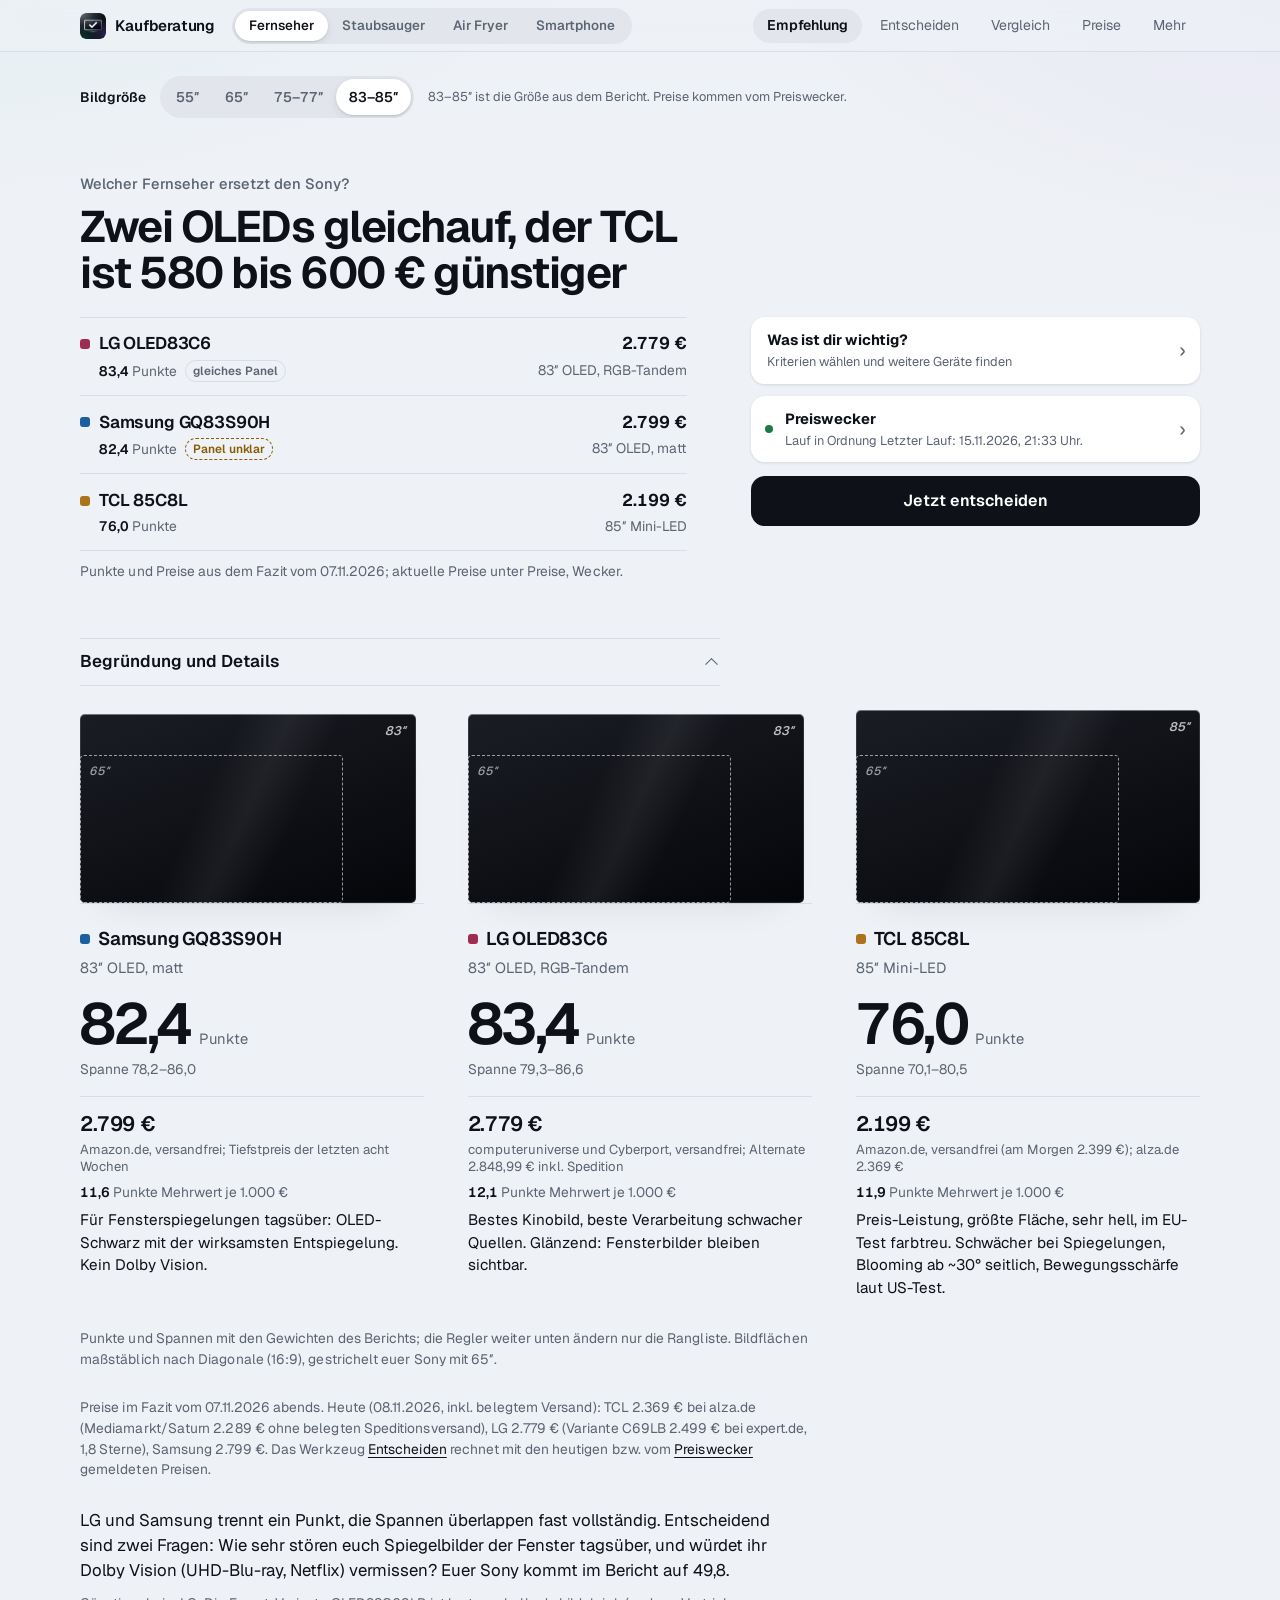
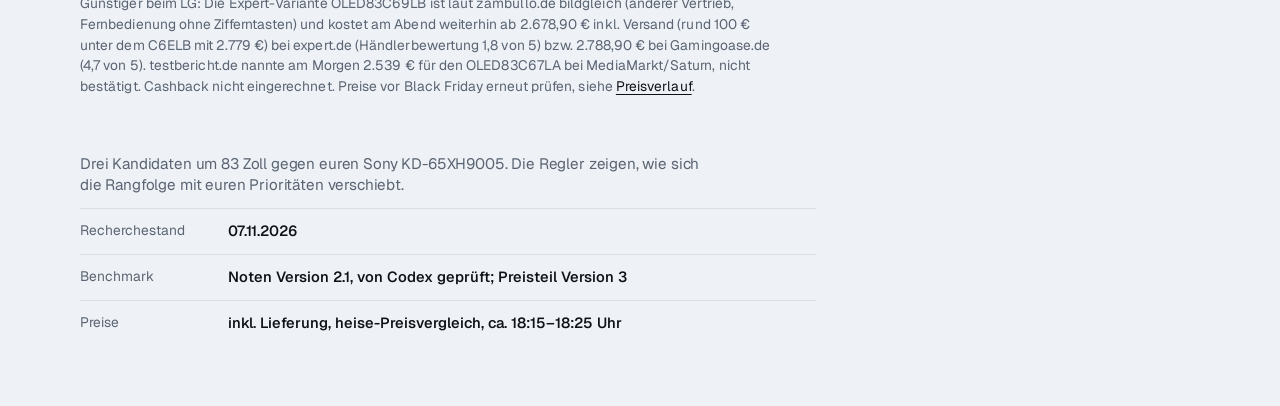
==== index.html @ a2f01413 "App 58be586255ab" ====
<!doctype html>
<html lang="de"><head>
<meta charset="utf-8">
<meta name="viewport" content="width=device-width, initial-scale=1, viewport-fit=cover">
<title>Kaufberatung</title>
<meta name="description" content="Private Kaufberatung: Fernseher und Staubsauger, mit Preiswecker.">
<meta name="theme-color" media="(prefers-color-scheme: light)" content="#eef1f5">
<meta name="theme-color" media="(prefers-color-scheme: dark)" content="#000000">
<meta name="mobile-web-app-capable" content="yes">
<meta name="robots" content="noindex">
<link rel="manifest" href="manifest.webmanifest">
<link rel="icon" href="icons/icon.svg" type="image/svg+xml">
<link rel="apple-touch-icon" href="icons/apple-touch-icon.png">
<!-- Grundrahmen wie bei der Veröffentlichung auf claude.ai, damit die Seite gleich aussieht -->
<style>:root{color-scheme:light;box-sizing:border-box;padding-top:env(safe-area-inset-top,0px);padding-bottom:env(safe-area-inset-bottom,0px)}html{scroll-padding-top:env(safe-area-inset-top,0px)}body{margin:0;padding:0;font:14px -apple-system,BlinkMacSystemFont,sans-serif;background:#fff;color:#000}img{max-width:100%}[hidden]:not([hidden=until-found i]){display:none!important}</style>
<script>window.KB_APP_STAND="58be586255ab"</script>
<script src="app.js?v=58be586255ab"></script>
</head><body>
<meta name="claude:viewport-fit-sides" content="cover">
<link rel="preconnect" href="https://fonts.googleapis.com">
<link rel="preconnect" href="https://fonts.gstatic.com" crossorigin>
<link rel="stylesheet" href="https://fonts.googleapis.com/css2?family=Geist:wght@100..900&display=swap">
<style>
/* Runde 3 „Panel und Raumlicht“: eine linksbündige Spalte (max. 1120px), viel Luft, große Zahlen.
   Hell = Tageslicht im Wohnzimmer, Dunkel = OLED-Schwarz. Glas nur in der Navigationsleiste,
   die Bühne des Spiegelungslabors ist in beiden Themen ein abends verdunkelter Raum. */
:root{
  --bg:#eef1f5;            /* Tageslicht, kühl */
  --surface:#ffffff;       /* Instrumente */
  --surface-2:#f5f7fa;
  --ink:#0e1218;
  --muted:#5a6472;
  --line:#d8dee6;
  --track:#dfe4ea;
  --edge:rgba(255,255,255,0);          /* Lichtkante oben (nur dunkel sichtbar) */
  --shadow:rgba(16,24,40,.12);
  --ctl:#0e1218;           /* Bedienakzent: Tinte, damit keine Modellfarbe besetzt ist */
  --ctl-ink:#ffffff;
  --seg-bg:#e2e6ec;
  --seg-thumb:#ffffff;
  --seg-shadow:0 1px 2px rgba(16,24,40,.12),0 3px 10px rgba(16,24,40,.08);
  --thumb:#ffffff;
  --thumb-shadow:0 0 0 .5px rgba(16,24,40,.14),0 2px 7px rgba(16,24,40,.22);
  --nav-bg:rgba(238,241,245,.74);
  --neutral:#8a93a0;
  /* Modellfarben, validiert (dataviz-Prüfer, alle Paare, hell auf #ffffff) */
  --sony:#7a87c9;          /* Referenz, zurückhaltend */
  --tcl:#ad721c;           /* Bernstein: Helligkeit */
  --lg:#9e2d52;            /* Magenta-Rot: Farbe */
  --sam:#1a609e;           /* Blau-Petrol: matte Schicht, Ruhe */
  --good:#1d7a45; --warn:#8a5a00; --bad:#b3261e;
  /* Bildflächen im Fazit: Fernseher sind in beiden Themen schwarz */
  --tv-1:#1a1d24; --tv-2:#05060a; --tv-rim:rgba(255,255,255,.12); --tv-edge:rgba(255,255,255,.30);
  --tv-label:rgba(255,255,255,.72); --ghost:rgba(255,255,255,.58);
  /* Bühne Spiegelungslabor: fester Abendraum in beiden Themen */
  --stage:#05070b; --stage-2:#0d1219; --stage-ink:#eef0f3; --stage-muted:#a4adb9;
  --stage-line:rgba(255,255,255,.12); --stage-track:rgba(255,255,255,.18);
  --stage-seg:rgba(255,255,255,.08); --stage-thumb:rgba(255,255,255,.20);
  --stage-beam:rgba(206,222,242,.34); --stage-edge-hi:rgba(255,255,255,.30); --stage-edge-lo:rgba(255,255,255,.04);
  --stage-sony:#6965a6; --stage-tcl:#a76c12; --stage-lg:#db6686; --stage-sam:#299fcd;
  --bezel-1:#2c313a; --bezel-2:#090b0f; --halo-dark:#2a3a66; --halo-bright:#bcdcff;
  /* Schrift: Geist, eine Familie in zwei Rollen (Anzeige eng, Text normal) */
  --font:"Geist",-apple-system,BlinkMacSystemFont,"Segoe UI Variable Text","Segoe UI",system-ui,sans-serif;
  /* Radien nach Rolle: Bühne > Instrument > Bedienelement (Kapsel) > Etikett */
  --r-stage:28px; --r-panel:20px; --r-ctl:999px; --r-tag:6px;
  /* Bewegung: Ease-out für Rückmeldung, Feder für Zustandswechsel */
  --ease-out:cubic-bezier(0.23,1,0.32,1);
  --spring:cubic-bezier(0.32,0.72,0,1);
  --t-press:140ms; --t-swap:200ms; --t-spring:440ms;
  --nav-h:52px;
}
/* Feder nach Apple: kritisch gedämpft (Dämpfung 1,0, Antwortzeit 0,30 s, 90 % nach 186 ms), kein Überschwingen, weil getippt statt geworfen */
@supports (transition-timing-function: linear(0, 1)){
  :root{--spring:linear(0, 0.079, 0.235, 0.402, 0.55, 0.67, 0.763, 0.832, 0.883, 0.919, 0.944, 0.962, 0.974, 0.982, 0.988, 0.992, 0.995, 0.996, 0.998, 0.998, 1)}
}
@media (prefers-color-scheme: dark){
  :root:not([data-theme="light"]){
    --bg:#000000; --surface:#0f1115; --surface-2:#171a20; --ink:#f3f1ed; --muted:#9ba4b0;
    --line:#252a32; --track:#2a2f38; --edge:rgba(255,255,255,.08); --shadow:rgba(0,0,0,0);
    --ctl:#f3f1ed; --ctl-ink:#000000; --seg-bg:#1a1d23; --seg-thumb:#3a3f49;
    --seg-shadow:inset 0 1px 0 rgba(255,255,255,.14),0 2px 8px rgba(0,0,0,.5);
    --thumb-shadow:0 2px 7px rgba(0,0,0,.6); --nav-bg:rgba(0,0,0,.68); --neutral:#6b7480;
    --sony:#6965a6; --tcl:#a76c12; --lg:#db6686; --sam:#299fcd;
    --good:#5fcf8a; --warn:#f0b04a; --bad:#ff7b72;
    --tv-1:#15181e; --tv-2:#050608; --tv-rim:rgba(255,255,255,.2);
    color-scheme:dark;
  }
}
:root[data-theme="dark"]{
  --bg:#000000; --surface:#0f1115; --surface-2:#171a20; --ink:#f3f1ed; --muted:#9ba4b0;
  --line:#252a32; --track:#2a2f38; --edge:rgba(255,255,255,.08); --shadow:rgba(0,0,0,0);
  --ctl:#f3f1ed; --ctl-ink:#000000; --seg-bg:#1a1d23; --seg-thumb:#3a3f49;
  --seg-shadow:inset 0 1px 0 rgba(255,255,255,.14),0 2px 8px rgba(0,0,0,.5);
  --thumb-shadow:0 2px 7px rgba(0,0,0,.6); --nav-bg:rgba(0,0,0,.68); --neutral:#6b7480;
  --sony:#6965a6; --tcl:#a76c12; --lg:#db6686; --sam:#299fcd;
  --good:#5fcf8a; --warn:#f0b04a; --bad:#ff7b72;
  --tv-1:#15181e; --tv-2:#050608; --tv-rim:rgba(255,255,255,.2);
  color-scheme:dark;
}
*{box-sizing:border-box}
html{scroll-padding-top:calc(env(safe-area-inset-top, 0px) + var(--nav-h) + 12px)}
@media (prefers-reduced-motion:no-preference){ html{scroll-behavior:smooth} }
body{background:var(--bg);color:var(--ink);font-family:var(--font);font-size:1.0625rem;line-height:1.5;
  -webkit-font-smoothing:antialiased;padding-block:0 72px}
body::before{content:"";position:fixed;inset:0 0 auto;height:env(safe-area-inset-top, 0px);z-index:30;background:var(--bg)}
.wrap,.navin{max-width:1152px;margin:0 auto;
  padding-left:max(16px, env(safe-area-inset-left, 0px));padding-right:max(16px, env(safe-area-inset-right, 0px))}
a{color:var(--ink);text-decoration-thickness:1px;text-underline-offset:3px}
:focus-visible{outline:2px solid var(--ink);outline-offset:3px;border-radius:var(--r-tag)}
h1,h2,h3{margin:0;text-wrap:balance}
h1{font-size:clamp(2.6rem,7.2vw,5.4rem);font-weight:680;letter-spacing:-.045em;line-height:.98}
h2{font-size:clamp(1.85rem,4.2vw,3rem);font-weight:650;letter-spacing:-.034em;line-height:1.04}
h3{font-size:1.12rem;font-weight:620;letter-spacing:-.012em;line-height:1.3}
p{margin:0}
.lead{font-size:clamp(1.12rem,1.6vw,1.3rem);line-height:1.42;color:var(--muted);max-width:40rem;letter-spacing:-.01em}
.small{font-size:.86rem;color:var(--muted);letter-spacing:.005em}
.n{font-variant-numeric:tabular-nums}  /* Geist: Ziffern fest, Komma und Punkt bleiben proportional */
.sw{display:inline-block;width:10px;height:10px;border-radius:3px;background:var(--c);flex:none}
section{padding-block:clamp(72px,10vw,128px) 0;display:grid;gap:28px}
.sh{display:grid;gap:14px;max-width:46rem}

/* Navigationsleiste: das einzige Glas der Seite, weil Inhalt darunter durchläuft */
.localnav{position:sticky;top:env(safe-area-inset-top, 0px);z-index:20;background:var(--nav-bg);
  -webkit-backdrop-filter:saturate(180%) blur(20px);backdrop-filter:saturate(180%) blur(20px);
  box-shadow:inset 0 -1px 0 var(--line)}
.navin{height:var(--nav-h);display:flex;align-items:center;gap:24px}
.brand{font-weight:620;font-size:.95rem;letter-spacing:-.01em;text-decoration:none;white-space:nowrap}
.navlinks{display:flex;gap:22px;margin-left:auto;overflow-x:auto;scrollbar-width:none;min-width:0}
.navlinks::-webkit-scrollbar{display:none}
.navlinks a{font-size:.8rem;color:var(--muted);text-decoration:none;white-space:nowrap;padding-block:8px}
@media (hover:hover) and (pointer:fine){ .navlinks a:hover{color:var(--ink)} }

/* Kopf */
.hero{padding-block:clamp(56px,10vw,128px) 0;display:grid;gap:clamp(28px,4vw,44px)}
.hero > *{min-width:0}
.herofoot{display:grid;grid-template-columns:minmax(0,1.4fr) minmax(0,1fr);gap:24px 48px;align-items:end}
.facts{display:grid;gap:12px;margin:0}
.facts div{display:grid;grid-template-columns:8.5rem minmax(0,1fr);gap:12px;padding-top:12px;box-shadow:inset 0 1px 0 var(--line)}
.facts dt{font-size:.86rem;color:var(--muted)}
.facts dd{margin:0;font-size:.92rem;font-weight:550}

/* Fazit: drei Spalten wie ein Modellvergleich, Zeilen über alle Spalten bündig (subgrid) */
.compare{display:grid;grid-template-columns:repeat(3,minmax(0,1fr));column-gap:clamp(20px,3.4vw,48px)}
.model{display:grid;grid-row:span 8;grid-template-rows:subgrid;row-gap:6px;min-width:0;align-content:start}
.model > *{min-width:0}
.size{position:relative;aspect-ratio:16/9;max-width:100%;margin-bottom:18px;box-shadow:0 1px 0 var(--line)}
.panelv{position:absolute;left:0;bottom:0;width:var(--w);aspect-ratio:16/9;border-radius:5px;
  background:linear-gradient(160deg,var(--tv-1),var(--tv-2));
  box-shadow:inset 0 0 0 1px var(--tv-rim),inset 0 1px 0 var(--tv-edge),0 22px 36px -26px var(--shadow);overflow:hidden}
.panelv::after{content:"";position:absolute;inset:0;background:linear-gradient(115deg,transparent 38%,var(--tv-rim) 50%,transparent 62%);opacity:.5}
.panelv b{position:absolute;right:10px;top:8px;font-size:.78rem;font-weight:550;color:var(--tv-label);font-variant-numeric:tabular-nums}
.ghost{position:absolute;left:0;bottom:0;width:76.47%;aspect-ratio:16/9;border:1.5px dashed var(--ghost);border-radius:4px}
.ghost b{position:absolute;left:8px;top:6px;font-size:.74rem;font-weight:500;color:var(--ghost)}
.model h3{display:flex;align-items:center;gap:8px;font-size:1.15rem}
.model .kind{font-size:.92rem;color:var(--muted)}
.score{display:flex;align-items:baseline;gap:8px;margin-top:10px}
.score .n{font-size:clamp(2.6rem,4.6vw,3.6rem);font-weight:620;letter-spacing:-.045em;line-height:1}
.score .u{font-size:.92rem;color:var(--muted)}
.model .rng{font-size:.86rem;color:var(--muted)}
.price{display:grid;gap:2px;margin-top:10px;padding-top:12px;box-shadow:inset 0 1px 0 var(--line)}
.price .n{font-size:1.3rem;font-weight:600;letter-spacing:-.02em}
.price small{font-size:.82rem;color:var(--muted);line-height:1.35}
.model .why{font-size:.95rem;line-height:1.5}
.cmpnote{max-width:46rem}
.verdict{max-width:44rem;display:grid;gap:10px;font-size:1.05rem}

/* Instrumente */
.panel{background:var(--surface);border-radius:var(--r-panel);padding:clamp(18px,2.4vw,28px);
  box-shadow:inset 0 1px 0 var(--edge),0 0 0 1px var(--line),0 28px 56px -40px var(--shadow)}
button{font:inherit;cursor:pointer;-webkit-tap-highlight-color:transparent}

/* Segmentschalter: Kapsel mit gleitendem Daumen (Feder) */
.seg{position:relative;display:inline-grid;grid-auto-flow:column;grid-auto-columns:minmax(0,1fr);padding:3px;
  border-radius:var(--r-ctl);background:var(--seg-bg);isolation:isolate;max-width:100%}
.seg.wide{display:grid;width:100%}
.seg .thumb{position:absolute;z-index:0;top:3px;bottom:3px;left:3px;width:calc((100% - 6px) / 2);border-radius:var(--r-ctl);
  background:var(--seg-thumb);box-shadow:var(--seg-shadow);
  transition:transform var(--t-spring) var(--spring),opacity var(--t-swap) var(--ease-out)}
.seg[data-i="1"] .thumb{transform:translateX(100%)}
.seg[data-i="-1"] .thumb{opacity:0}
.seg button{position:relative;z-index:1;border:0;background:transparent;color:var(--muted);padding:8px 16px;border-radius:var(--r-ctl);
  font-size:.92rem;font-weight:560;line-height:1.3;transition:transform var(--t-press) var(--ease-out),color var(--t-swap) var(--ease-out)}
.seg button[aria-pressed="true"]{color:var(--ink)}
.seg button:active{transform:scale(.97)}
@media (hover:hover) and (pointer:fine){ .seg button:hover{color:var(--ink)} }

/* Gewichtung */
.tuner{display:grid;grid-template-columns:minmax(0,5fr) minmax(0,7fr);gap:20px;align-items:start}
.hint{margin:10px 0 6px}
.slider{display:grid;grid-template-columns:minmax(0,1fr) auto;gap:0 12px;padding-block:14px 8px;box-shadow:inset 0 1px 0 var(--line)}
.slider:first-child{box-shadow:none}
.slider label{font-weight:600}
.slider label small{font-weight:450;color:var(--muted);margin-left:8px;font-size:.86rem}
.slider output{font-size:1.15rem;font-weight:620;letter-spacing:-.02em;min-width:3ch;text-align:right;font-variant-numeric:tabular-nums}
.slider .small{grid-column:1/-1}

/* Regler: kräftige Spur in Tinte, weißer Knopf, der sich beim Greifen hebt */
input[type=range]{-webkit-appearance:none;appearance:none;background:transparent;width:100%;height:32px;margin:2px 0 0;grid-column:1/-1;cursor:pointer}
input[type=range]::-webkit-slider-runnable-track{height:6px;border-radius:3px;background:linear-gradient(var(--ctl),var(--ctl)) 0/var(--fill,50%) 100% no-repeat,var(--track)}
input[type=range]::-moz-range-track{height:6px;border-radius:3px;background:var(--track)}
input[type=range]::-moz-range-progress{height:6px;border-radius:3px;background:var(--ctl)}
input[type=range]::-webkit-slider-thumb{-webkit-appearance:none;width:26px;height:26px;margin-top:-10px;border:0;border-radius:50%;
  background:var(--thumb);box-shadow:var(--thumb-shadow);transition:transform var(--t-press) var(--ease-out)}
input[type=range]::-moz-range-thumb{width:26px;height:26px;border:0;border-radius:50%;background:var(--thumb);box-shadow:var(--thumb-shadow);
  transition:transform var(--t-press) var(--ease-out)}
input[type=range]:active::-webkit-slider-thumb{transform:scale(1.12)}
input[type=range]:active::-moz-range-thumb{transform:scale(1.12)}
input[type=range]:focus-visible{outline:2px solid var(--ink);outline-offset:3px}

.sum{display:flex;justify-content:space-between;gap:10px;padding-top:14px;margin-top:6px;box-shadow:inset 0 1px 0 var(--line);font-size:.92rem;color:var(--muted)}
.sum b{color:var(--ink);font-weight:620}
.formula{margin-top:14px;font-size:.86rem;color:var(--muted);line-height:1.5}
.formula code{font-family:inherit;color:var(--ink);font-weight:560;white-space:nowrap}

.board{position:sticky;top:calc(env(safe-area-inset-top, 0px) + var(--nav-h) + 16px);display:grid;gap:4px}
.state{font-size:.86rem;color:var(--muted);margin-bottom:4px}
.ranks{display:grid}
.row{display:grid;grid-template-columns:minmax(0,1fr) auto;gap:2px 12px;padding:16px 0 12px;box-shadow:inset 0 1px 0 var(--line)}
.ranks .row:first-child{box-shadow:none}
.row .nm{font-weight:600;display:flex;gap:8px;align-items:center;flex-wrap:wrap}
.row .nm i{font-style:normal;font-weight:450;font-size:.84rem;color:var(--muted)}
.row .big{font-size:clamp(2rem,3.4vw,2.75rem);font-weight:620;letter-spacing:-.045em;line-height:1;text-align:right;font-variant-numeric:tabular-nums}
.scale{grid-column:1/-1;position:relative;height:18px;margin-top:8px}
.scale .base{position:absolute;left:0;right:0;top:8px;height:2px;border-radius:1px;background:var(--track)}
.scale .span{position:absolute;top:5px;height:8px;border-radius:4px;background:var(--c);opacity:.32}
.scale .pt{position:absolute;top:2px;width:14px;height:14px;margin-left:-7px;border-radius:50%;background:var(--c);box-shadow:0 0 0 2px var(--surface)}
.row .rng{grid-column:1/-1;font-size:.8rem;color:var(--muted);text-align:right}
.tie{grid-column:1/-1;font-size:.84rem;color:var(--warn);font-weight:520}
.axis{position:relative;height:18px;font-size:.72rem;color:var(--muted);margin-top:4px}
.axis span{position:absolute;transform:translateX(-50%)}
.axis span:first-child{transform:none}
.axis span:last-child{transform:translateX(-100%)}

/* Kriterien */
.scaleband{display:grid;grid-template-columns:repeat(5,minmax(0,1fr));max-width:600px;font-size:.78rem;color:var(--muted)}
.scaleband span{padding:8px 8px 0 10px;box-shadow:inset 1px 0 0 var(--line);line-height:1.3}
.scaleband span:first-child{box-shadow:none;padding-left:0}
.scaleband b{display:block;color:var(--ink);font-weight:600;font-variant-numeric:tabular-nums;font-size:.86rem}
.legend{display:flex;flex-wrap:wrap;gap:6px 20px;font-size:.86rem;color:var(--muted)}
.legend span{display:inline-flex;align-items:center;gap:7px}
.blockhead{display:flex;align-items:baseline;justify-content:space-between;gap:12px;margin-top:22px;padding-bottom:10px;box-shadow:inset 0 -1px 0 var(--ink)}
.blockhead h3{font-size:1.35rem;font-weight:650;letter-spacing:-.025em}
.blockhead span{font-size:.86rem;color:var(--muted)}
.crit{display:grid;grid-template-columns:minmax(0,16rem) minmax(0,1fr);gap:10px 28px;padding:16px 0;box-shadow:inset 0 -1px 0 var(--line)}
.crit .lbl{display:grid;gap:6px;align-content:start}
.crit .lbl b{font-weight:600;line-height:1.3}
.crit .w{font-size:.84rem;color:var(--muted)}
.tag{display:inline-flex;align-items:center;gap:6px;width:max-content;max-width:100%;font-size:.78rem;font-weight:550;padding:2px 8px;
  border-radius:var(--r-tag);background:var(--surface-2);color:var(--muted);box-shadow:inset 0 0 0 1px var(--line)}
.tag.front{color:var(--ink);background:transparent;box-shadow:inset 0 0 0 1px var(--c)}
.lanes{display:grid;gap:6px}
.lane{display:grid;grid-template-columns:7.5rem minmax(0,1fr) 6.5rem;gap:12px;align-items:center;font-size:.86rem}
.lane .ln{color:var(--muted);white-space:nowrap;overflow:hidden;text-overflow:ellipsis}
.lane .tr{position:relative;height:12px}
.lane .tr::before{content:"";position:absolute;left:0;right:0;top:5px;height:2px;border-radius:1px;background:var(--track)}
.lane .sp{position:absolute;top:3px;height:6px;border-radius:3px;background:var(--c);opacity:.32}
.lane .pp{position:absolute;top:1px;width:10px;height:10px;margin-left:-5px;border-radius:50%;background:var(--c);box-shadow:0 0 0 2px var(--bg)}
.lane .vv{text-align:right;white-space:nowrap;font-variant-numeric:tabular-nums}
.lane .vv b{font-weight:620}
.lane .vv span{color:var(--muted);font-size:.8rem}
.lane .vv .nt{display:block;font-size:.72rem;line-height:1.2;white-space:normal;font-variant-numeric:normal}
.lane.win .ln{color:var(--ink);font-weight:600}
.note{font-size:.84rem;color:var(--muted);max-width:80ch}

/* Spiegelungslabor: das eine laute Element. Abendraum mit Fensterlicht von links, das dem Regler folgt */
.stage{position:relative;overflow:hidden;display:grid;gap:clamp(18px,2.6vw,28px);padding:clamp(18px,3vw,36px);
  border:1px solid transparent;border-radius:var(--r-stage);
  background:linear-gradient(180deg,var(--stage-2),var(--stage)) padding-box,
    linear-gradient(135deg,var(--stage-edge-hi),var(--stage-edge-lo) 35%,var(--stage-edge-lo) 70%,var(--stage-edge-hi)) border-box;
  --ink:var(--stage-ink); --muted:var(--stage-muted); --line:var(--stage-line); --track:var(--stage-track); --ctl:var(--stage-ink);
  --seg-bg:var(--stage-seg); --seg-thumb:var(--stage-thumb); --seg-shadow:inset 0 1px 0 var(--stage-edge-hi);
  --sony:var(--stage-sony); --tcl:var(--stage-tcl); --lg:var(--stage-lg); --sam:var(--stage-sam);
  color:var(--ink);color-scheme:dark}
.stage > *{position:relative;min-width:0}
.stage > .beam{position:absolute;inset:0;pointer-events:none;background:radial-gradient(110% 85% at 0% 0%,var(--stage-beam),transparent 62%)}
.labctl{display:flex;flex-wrap:wrap;gap:14px 32px;align-items:center}
.dlctl{font-weight:600;display:flex;align-items:center;gap:14px;flex-wrap:wrap}
.dlctl input[type=range]{width:min(280px,58vw);margin:0}
.dlctl output{font-weight:620;min-width:4.2ch;font-variant-numeric:tabular-nums}
.screens{display:grid;grid-template-columns:repeat(4,minmax(0,1fr));gap:clamp(14px,2vw,24px)}
.tv{display:grid;gap:12px;margin:0;align-content:start;min-width:0;grid-template-columns:minmax(0,1fr)}
.screen{position:relative}
.halo{position:absolute;left:8%;right:8%;top:20%;bottom:-16%;border-radius:50%;filter:blur(26px);opacity:0;pointer-events:none;
  transition:opacity var(--t-swap) var(--ease-out)}
.halo.dk{background:var(--halo-dark)}
.halo.br{background:var(--halo-bright)}
.stage[data-scene="dark"] .halo.dk{opacity:.55}
.stage[data-scene="bright"] .halo.br{opacity:.32}
.bezel{position:relative;padding:3px;border-radius:8px;aspect-ratio:16/9;max-width:100%;
  background:linear-gradient(180deg,var(--bezel-1),var(--bezel-2));box-shadow:0 0 0 1px var(--stage-line)}
.glass{position:relative;width:100%;height:100%;overflow:hidden;border-radius:5px;background:var(--bezel-2)}
/* Szenenwechsel: nur die obere (helle) Ebene blendet, die dunkle bleibt deckend darunter.
   Zwei gegenläufige Blenden würden in der Mitte beide halb durchsichtig sein und kurz dunkel flackern. */
.scene{position:absolute;inset:0}
.scene.bright{opacity:0;transition:opacity var(--t-swap) var(--ease-out)}
.stage[data-scene="bright"] .scene.bright{opacity:1}
/* Spiegelbild und Schwarzanhebung gleiten nur beim Szenenwechsel mit; beim Ziehen des Reglers folgen sie direkt */
.stage.swap .refl,.stage.swap .lift{transition:opacity var(--t-swap) var(--ease-out)}
/* Szenenbilder: Verläufe hier sind Bildinhalt (Nachthimmel mit Mond, Tageslandschaft), keine Deko */
.scene.dark{background:
  radial-gradient(circle at 76% 28%, #f6f1d8 0 3.5%, rgba(246,241,216,.35) 4.5%, transparent 9%),
  linear-gradient(180deg,#05070d 0%,#0b1220 60%,#141a12 61%,#06080a 100%)}
.scene.bright{background:
  radial-gradient(circle at 70% 22%, #fffbe8 0 8%, transparent 22%),
  linear-gradient(180deg,#8fc6ef 0%,#cfe8f7 56%,#5d8f3c 57%,#3f6d2a 100%)}
.lift{position:absolute;inset:0;background:#8a96a6;mix-blend-mode:screen;pointer-events:none}
.refl{position:absolute;left:12%;top:8%;width:46%;height:74%;pointer-events:none;mix-blend-mode:screen;
  background:
   linear-gradient(90deg, transparent 47%, rgba(30,36,44,.9) 47% 53%, transparent 53%),
   linear-gradient(180deg, transparent 45%, rgba(30,36,44,.9) 45% 51%, transparent 51%),
   linear-gradient(160deg,#eef4fb 0%,#c9d8e6 100%);
  border:4px solid rgba(30,36,44,.9);transform:skewX(-6deg)}
.refl.matte{filter:blur(16px);transform:skewX(-6deg) scale(1.5)}
.tv figcaption{display:grid;gap:3px}
.tv figcaption b{display:flex;gap:7px;align-items:center;font-weight:600}
.tv figcaption span{font-size:.8rem;color:var(--muted)}
.tv dl{margin:4px 0 0;display:grid;grid-template-columns:minmax(0,1fr) auto;gap:2px 10px;font-size:.8rem;max-width:15rem}
.tv dt{color:var(--muted)}
.tv dd{margin:0;font-weight:620;font-variant-numeric:tabular-nums}
.thesis{display:grid;gap:10px;max-width:44rem}
.thesis b{font-size:clamp(1.35rem,2.4vw,1.75rem);font-weight:650;letter-spacing:-.03em;line-height:1.15}
.when{margin:0;display:grid;grid-template-columns:minmax(0,12rem) minmax(0,1fr);gap:0 28px;max-width:52rem}
.when dt,.when dd{padding:14px 0;margin:0;box-shadow:inset 0 1px 0 var(--line)}
.when dt{font-weight:600}

/* Sony-Referenz: drei Textspalten, Zeichen im Statuskreis */
.diff{display:grid;grid-template-columns:repeat(3,minmax(0,1fr));gap:clamp(24px,3.4vw,48px)}
.diff > div{display:grid;gap:12px;align-content:start}
.diff h3{display:flex;align-items:center;gap:10px}
.diff h3 i{font-style:normal;display:grid;place-items:center;width:28px;height:28px;border-radius:50%;
  box-shadow:inset 0 0 0 1.5px var(--k);color:var(--k);font-weight:650;font-size:1rem;line-height:1}
.diff ul{margin:0;padding-left:1.1em;display:grid;gap:8px;font-size:.95rem}

/* Aufpreis */
.pricebar{display:grid;gap:12px}
.pricebar .pp{width:14px;height:14px;margin-left:-7px;top:-1px;box-shadow:0 0 0 2px var(--surface)}
.pricebar .axis{display:block;position:relative;height:16px}
.pricebar .axis span{white-space:nowrap}
.pricebar .axis span:first-child{transform:translateX(-50%)}
.pricebar .axis span:last-child{transform:translateX(-100%)}
.steps{display:grid}
.step{display:grid;grid-template-columns:minmax(0,14rem) 8rem minmax(0,1fr);gap:8px 28px;padding:20px 0;box-shadow:inset 0 1px 0 var(--line);align-items:start}
.step > *{min-width:0}
.step .ft{display:grid;gap:2px}
.step .ft span{font-size:.84rem;color:var(--muted)}
.step .ft b{font-weight:600}
.step .plus{font-size:1.6rem;font-weight:620;letter-spacing:-.035em;line-height:1.05;font-variant-numeric:tabular-nums}
.step .plus small{display:block;font-size:.78rem;color:var(--muted);font-weight:450;letter-spacing:0;margin-top:4px}
.step .ok{margin-top:8px;font-weight:600}
.tablewrap{overflow-x:auto}
table{border-collapse:collapse;width:100%;font-size:.92rem}
th,td{text-align:left;padding:12px 16px 12px 0;box-shadow:inset 0 -1px 0 var(--line);vertical-align:top}
thead th{font-size:.84rem;color:var(--muted);font-weight:550;box-shadow:inset 0 -1px 0 var(--ink)}
td:first-child{font-weight:600;white-space:nowrap;padding-right:24px}
ol.unc{margin:0;padding-left:1.3em;display:grid;gap:8px;max-width:80ch}
.src{margin:0;padding:0;list-style:none;display:grid;gap:12px;max-width:90ch}
.src li{font-size:.92rem;display:grid;grid-template-columns:minmax(0,10rem) minmax(0,1fr);gap:0 20px}
.src li > b{font-weight:600}
footer{padding-top:56px;font-size:.84rem;color:var(--muted)}

/* V3: Preisverlauf, Mehrwert, Kosten */
.model .pl{font-size:.86rem;color:var(--muted)}
.model .pl .n{color:var(--ink);font-weight:600}
.spk-grid{display:grid;grid-template-columns:repeat(2,minmax(0,1fr));gap:16px}
.spk{display:grid;gap:10px;align-content:start}
.spk .hd{display:flex;flex-wrap:wrap;align-items:baseline;justify-content:space-between;gap:4px 14px}
.spk h3{display:flex;align-items:center;gap:8px;font-size:1.02rem}
.spk .now{font-size:1.05rem;font-weight:620;letter-spacing:-.01em;white-space:nowrap}
.spk .now small{font-size:.8rem;font-weight:450;color:var(--muted);margin-left:6px;letter-spacing:0}
.chart{position:relative;height:170px;touch-action:pan-y}
.chart svg{position:absolute;inset:0;width:100%;height:100%;overflow:visible}
.chart .grid{stroke:var(--line);stroke-width:1;shape-rendering:crispEdges}
.chart text{fill:var(--muted);font-family:var(--font);font-size:11px;font-variant-numeric:tabular-nums}
.chart .line{fill:none;stroke:var(--c);stroke-width:2;stroke-linejoin:round}
.chart .low{stroke:var(--muted);stroke-width:1;stroke-dasharray:4 3;shape-rendering:crispEdges}
.chart .dot{fill:var(--c);stroke:var(--surface);stroke-width:2}
.chart .xh{stroke:var(--ink);stroke-width:1;opacity:.35;shape-rendering:crispEdges}
.chart .hp{fill:var(--surface);stroke:var(--c);stroke-width:2}
.tip{position:absolute;top:0;z-index:2;pointer-events:none;transform:translate(-50%,calc(-100% - 6px));padding:5px 9px;border-radius:8px;
  background:var(--ink);color:var(--surface);font-size:.78rem;font-weight:550;white-space:nowrap;font-variant-numeric:tabular-nums}
.spk .meta{display:flex;flex-wrap:wrap;gap:4px 16px;font-size:.8rem;color:var(--muted)}
.spk .meta .lk{display:inline-flex;align-items:center;gap:6px}
.spk .meta .lk::before{content:"";width:16px;border-top:1px dashed var(--muted)}
.spk .bf{font-size:.9rem;line-height:1.45}
.amp{display:inline-flex;align-items:center;gap:6px;font-size:.84rem;font-weight:550;color:var(--ink);white-space:nowrap}
.amp svg{width:15px;height:15px;flex:none}
.amp.g svg{color:var(--good)} .amp.y svg{color:var(--warn)} .amp.r svg{color:var(--bad)}
td.num,th.num{text-align:right;font-variant-numeric:tabular-nums;white-space:nowrap}
.kipp{display:grid;gap:6px;margin-top:14px;padding-top:12px;box-shadow:inset 0 1px 0 var(--line);font-size:.9rem}
.subh{font-size:1.35rem;font-weight:650;letter-spacing:-.025em;margin-top:20px}
.slider output.eur{min-width:6ch}
td .small{display:block;font-weight:450;white-space:normal;margin-top:2px}

@media (max-width:900px){
  .tuner{grid-template-columns:1fr}
  .board{position:static}
  .screens{grid-template-columns:repeat(2,minmax(0,1fr))}
  .herofoot{grid-template-columns:1fr}
}
@media (max-width:760px){
  .compare{grid-template-columns:1fr}
  .model{grid-row:auto;grid-template-rows:none;grid-template-columns:minmax(0,8.5rem) minmax(0,1fr);column-gap:16px;row-gap:4px;
    padding-block:22px;box-shadow:inset 0 1px 0 var(--line)}
  .model > *{grid-column:2}
  .model .size{grid-column:1;grid-row:1/5;align-self:start;margin:4px 0 0}
  /* kleine Bildfläche: Diagonale unten rechts, oben stößt sie an die gestrichelte 65″-Kante */
  .panelv b{top:auto;bottom:5px;right:5px;font-size:.68rem}
  .model .price,.model .pl,.model .why{grid-column:1/-1}
  .spk-grid{grid-template-columns:1fr}
  .score{margin-top:4px}
  .diff{grid-template-columns:1fr}
  .crit{grid-template-columns:1fr}
  .step{grid-template-columns:minmax(0,1fr) auto}
  .step > div:last-child{grid-column:1/-1}
  .when{grid-template-columns:1fr}
  .when dd{box-shadow:none;padding-top:2px}
  .src li{grid-template-columns:1fr}
  .brand{display:none}
  .navlinks{margin-left:0}
}
@media (max-width:440px){
  .facts div{grid-template-columns:1fr;gap:2px}
  .lane{grid-template-columns:6.6rem minmax(0,1fr) 5.4rem;gap:8px;font-size:.8rem}
  .screens{gap:12px}
  .scaleband{font-size:.72rem}
  .pricebar .axis span:nth-child(2){display:none}
}
[hidden]{display:none!important} /* gilt auch ohne Veröffentlichungsrahmen, z. B. für .ranks */
@media (prefers-reduced-transparency:reduce){ .localnav{background:var(--bg);-webkit-backdrop-filter:none;backdrop-filter:none} }
@media (prefers-contrast:more){ .localnav{background:var(--bg);-webkit-backdrop-filter:none;backdrop-filter:none;box-shadow:inset 0 -1px 0 var(--ink)} }
/* Reduzierte Bewegung: Ortswechsel und Größenänderung aus, Blenden (Deckkraft, Farbe) bleiben, weil sie den Zustand erklären */
@media (prefers-reduced-motion:reduce){
  .seg .thumb{transition:opacity var(--t-swap) var(--ease-out)}
  .seg button{transition:color var(--t-swap) var(--ease-out)}
  .seg button:active{transform:none}
  input[type=range]::-webkit-slider-thumb{transition:none}
  input[type=range]::-moz-range-thumb{transition:none}
  input[type=range]:active::-webkit-slider-thumb{transform:none}
  input[type=range]:active::-moz-range-thumb{transform:none}
}

/* ===== Runde 4: Reiter und Technikvergleiche (gleiche Tokens wie Runde 3, keine neuen Farben) ===== */
:root{ --gap-line:var(--muted); }

/* Reiterleiste: Kapsel in der Glasleiste, Daumen misst den gewählten Knopf (variable Breiten) */
.navin{gap:18px}
.segx{position:relative;display:flex;padding:3px;border-radius:var(--r-ctl);background:var(--seg-bg);isolation:isolate;
  max-width:100%;overflow-x:auto;scrollbar-width:none;flex:none}
.segx::-webkit-scrollbar{display:none}
.segx .thumb{position:absolute;z-index:0;top:3px;bottom:3px;left:0;width:0;border-radius:var(--r-ctl);
  background:var(--seg-thumb);box-shadow:var(--seg-shadow);pointer-events:none}
.segx.ready .thumb{transition:transform var(--t-spring) var(--spring),width var(--t-spring) var(--spring)}
.segx button{position:relative;z-index:1;flex:none;border:0;background:transparent;color:var(--muted);padding:7px 15px;border-radius:var(--r-ctl);
  font-size:.86rem;font-weight:560;line-height:1.3;white-space:nowrap;
  transition:transform var(--t-press) var(--ease-out),color var(--t-swap) var(--ease-out)}
.segx button[aria-selected="true"]{color:var(--ink)}
.segx button:active{transform:scale(.97)}
@media (hover:hover) and (pointer:fine){ .segx button:hover{color:var(--ink)} }
.tabs{flex:none}
.tabs button{font-size:.84rem;padding:6px 14px}
.localnav .navlinks[hidden]{display:none}
.view{display:block}
.view:focus{outline:none}

/* Staubsauger-Platzhalter */
.later{display:grid;gap:18px;max-width:44rem}
.later .tag{border:1px dashed var(--gap-line);box-shadow:none;background:transparent}

/* Technik im Vergleich */
.tk-bar{display:flex;flex-wrap:wrap;gap:12px 20px;align-items:center}
.tk-pane{display:grid;gap:22px}
.tk-pane[hidden]{display:none}
.tk-grid{display:grid;grid-template-columns:minmax(0,7fr) minmax(0,5fr);gap:clamp(20px,3vw,40px);align-items:start}
.tk-grid > *{min-width:0}
.tk-fig{margin:0;display:grid;gap:10px}
.tk-fig svg{display:block;width:100%;height:auto;overflow:visible}
.tk-fig figcaption{font-size:.8rem;color:var(--muted)}
.tk-ctl{display:grid;gap:14px;align-content:start}
.tk-ctl .slider{box-shadow:none;padding-top:0}
.tk-say{font-size:clamp(1.2rem,2vw,1.45rem);font-weight:640;letter-spacing:-.025em;line-height:1.2;max-width:34rem}
.q{font-size:.78rem;color:var(--muted);line-height:1.45;max-width:90ch}
.q a{color:var(--muted)}
.gap{display:inline-flex;align-items:center;gap:6px;width:max-content;max-width:100%;font-size:.76rem;font-weight:550;padding:1px 7px;
  border-radius:var(--r-tag);border:1px dashed var(--gap-line);color:var(--muted);white-space:normal}
.unsure{text-decoration:underline dashed var(--muted) 1px;text-underline-offset:3px}
.calc{font-size:.76rem;color:var(--muted);font-weight:450}

/* Werte-Tabelle neben den Grafiken */
.kv{margin:0;display:grid;grid-template-columns:minmax(0,9rem) minmax(0,1fr);gap:0 16px;font-size:.9rem}
.kv dt,.kv dd{margin:0;padding:9px 0;box-shadow:inset 0 1px 0 var(--line)}
.kv dt{color:var(--muted);font-size:.84rem}
.kv dd{font-weight:560;font-variant-numeric:tabular-nums}
.kv dd small{display:block;font-weight:450;color:var(--muted);font-size:.78rem;font-variant-numeric:normal}

/* SVG-Zeichnungen: nur Tokens */
.sv-line{stroke:var(--line);stroke-width:1;fill:none}
.sv-ink{stroke:var(--ink);fill:none}
.sv-muted{fill:var(--muted)}
.sv-text{fill:var(--muted);font-family:var(--font);font-size:12px;font-variant-numeric:tabular-nums}
.sv-text.ink{fill:var(--ink);font-weight:600}
.sv-guide{stroke:var(--muted);stroke-width:1;stroke-dasharray:5 4;fill:none}
.sv-wall{fill:var(--surface-2);stroke:var(--line)}

/* Sichtwinkel-Zeilen */
.ang{display:grid;gap:0}
.ang .r{display:grid;grid-template-columns:minmax(0,1fr) auto;gap:2px 12px;padding:12px 0;box-shadow:inset 0 1px 0 var(--line)}
.ang .r:first-child{box-shadow:none}
.ang .nm{display:flex;align-items:center;gap:8px;font-weight:600}
.ang .deg{font-size:1.6rem;font-weight:620;letter-spacing:-.035em;line-height:1;font-variant-numeric:tabular-nums;text-align:right}
.ang .sub{grid-column:1/-1;font-size:.8rem;color:var(--muted)}

/* Wand */
.mdl{display:flex;flex-wrap:wrap;gap:10px}

/* Anschlüsse */
.dev{display:flex;flex-wrap:wrap;gap:8px}
.chip{border:0;border-radius:var(--r-ctl);padding:6px 13px;font-size:.84rem;font-weight:560;background:var(--seg-bg);color:var(--muted);
  box-shadow:inset 0 0 0 1px var(--line);transition:transform var(--t-press) var(--ease-out),background-color var(--t-swap) var(--ease-out),color var(--t-swap) var(--ease-out)}
.chip[aria-pressed="true"]{background:var(--ctl);color:var(--ctl-ink);box-shadow:none}
.chip:active{transform:scale(.97)}
.ports{display:grid;gap:4px}
.prow{display:grid;grid-template-columns:minmax(0,9rem) minmax(0,1fr);gap:8px 18px;padding:14px 0;box-shadow:inset 0 1px 0 var(--line);align-items:start}
.prow:first-child{box-shadow:none}
.prow > *{min-width:0}
.prow .nm{display:flex;align-items:center;gap:8px;font-weight:600}
.prow .verdict{grid-column:2;font-size:.84rem;max-width:none}
.jacks{display:grid;grid-template-columns:repeat(4,minmax(0,1fr));gap:8px}
.jack{display:grid;gap:3px;align-content:start;padding:8px 9px;border-radius:10px;background:var(--surface-2);box-shadow:inset 0 0 0 1px var(--line);min-height:64px}
.jack .h{display:flex;flex-wrap:wrap;gap:4px 6px;align-items:baseline;font-size:.72rem;color:var(--muted)}
.jack .h b{color:var(--ink);font-weight:620;font-size:.78rem}
.jack .ear{font-weight:600;color:var(--ink)}
.jack .ear.uns{text-decoration:underline dashed var(--muted) 1px;text-underline-offset:2px}
.jack .d{font-size:.8rem;font-weight:600;line-height:1.25}
.jack .d.warn{color:var(--bad)}
.jack.free .d{color:var(--muted);font-weight:450}
.st{display:inline-flex;align-items:center;gap:6px;font-weight:550}
.st svg{width:14px;height:14px;flex:none}
.st.g svg{color:var(--good)} .st.r svg{color:var(--bad)}

/* Panel */
.layers{display:grid;grid-template-columns:repeat(2,minmax(0,1fr));gap:clamp(16px,3vw,32px)}
.layers > *{min-width:0}
.lay{display:grid;gap:3px}
.lay .l{display:flex;justify-content:space-between;gap:10px;align-items:center;padding:8px 12px;border-radius:6px;font-size:.82rem;
  background:var(--surface-2);box-shadow:inset 0 0 0 1px var(--line)}
.lay .l.em{background:var(--ink);color:var(--surface);box-shadow:none;font-weight:600}
.lay .l i{font-style:normal;font-size:.72rem;color:inherit;opacity:.75}
.lay h3{margin-bottom:6px}
.zones{display:grid;grid-template-columns:repeat(3,minmax(0,1fr));gap:clamp(12px,2vw,22px)}
.zones > *{min-width:0}
.zcv{display:block;width:100%;aspect-ratio:16/9;border-radius:6px;background:var(--tv-2);box-shadow:0 0 0 1px var(--line);touch-action:pan-y;cursor:ew-resize}
.zones figure{margin:0;display:grid;gap:8px}
.zones figcaption{display:grid;gap:2px;font-size:.8rem;color:var(--muted)}
.zones figcaption b{color:var(--ink);font-weight:600;font-size:.9rem;display:flex;gap:7px;align-items:center}

/* Strom */
.bars{display:grid;gap:8px}
.bars .lane{grid-template-columns:7.5rem minmax(0,1fr) 8.5rem}
.bars .bar{position:absolute;left:0;top:2px;height:8px;border-radius:0 4px 4px 0;background:var(--c)}
.bars .lane.gapl .tr::before{background:none;border-top:1px dashed var(--gap-line);height:0}
.sum6{font-size:.92rem}

/* Bedienung */
.ui-grid{display:grid;grid-template-columns:repeat(2,minmax(0,1fr));gap:clamp(18px,3vw,32px)}
.ui-grid > *{min-width:0}
.uib{margin:0;display:grid;gap:10px;align-content:start}
.uib svg{display:block;width:100%;height:auto}
.uib figcaption{display:grid;gap:6px}
.uib figcaption b{display:flex;align-items:center;gap:8px;font-weight:600}
.uib ul{margin:0;padding-left:1.1em;display:grid;gap:4px;font-size:.86rem}
.sk-bg{fill:var(--tv-2)}
.sk-z{fill:var(--stage-line);stroke:var(--stage-edge-hi);stroke-width:1}
.sk-zd{fill:none;stroke:var(--ghost);stroke-width:1;stroke-dasharray:4 3}
.sk-hi{fill:var(--stage-thumb);stroke:var(--ghost);stroke-width:1}
.sk-t{fill:var(--tv-label);font-family:var(--font);font-size:11px}
.sk-ts{fill:var(--ghost);font-family:var(--font);font-size:9.5px}

@media (max-width:900px){
  .tk-grid{grid-template-columns:1fr}
}
@media (max-width:760px){
  .brand{display:none}
  .layers{grid-template-columns:1fr}
  .zones{grid-template-columns:1fr 1fr}
  .zones figure:first-child{grid-column:1/-1}
  .ui-grid{grid-template-columns:1fr}
  .prow{grid-template-columns:1fr}
  .prow .verdict{grid-column:1}
}
@media (max-width:440px){
  .navin{gap:12px}
  .tabs button{padding:6px 11px}
  .jacks{gap:5px}
  .jack{padding:7px 6px}
  .bars .lane{grid-template-columns:5.6rem minmax(0,1fr) 7rem;gap:8px}
  .kv{grid-template-columns:minmax(0,7.2rem) minmax(0,1fr)}
}
@media (prefers-reduced-motion:reduce){
  .segx.ready .thumb{transition:none}
  .segx button{transition:color var(--t-swap) var(--ease-out)}
  .segx button:active,.chip:active{transform:none}
}

/* Runde 4, Ergänzungen beim Bau (08.11.2026) */
.segx button[aria-pressed="true"]{color:var(--ink)}
section[id],.tk-pane{scroll-margin-top:calc(var(--nav-h) + 16px)}
.tk-pane .tk-sub{display:flex;flex-wrap:wrap;gap:10px 16px;align-items:center}
.sv-band{fill:var(--track);opacity:.55}
.sv-tv{fill:var(--tv-2);stroke:var(--tv-rim);stroke-width:1}
.sv-foot{fill:var(--tv-1)}
.sv-vesa{fill:var(--ghost)}
.sv-floor{stroke:var(--muted);stroke-width:1.5}
.sv-me{fill:var(--ink)}
.sv-out{fill:none;stroke-width:1.5}
.sv-dash{fill:none;stroke-width:1.5;stroke-dasharray:6 5}
.sk-cap{font-size:.76rem;color:var(--muted)}
.uib .lk{font-size:.8rem;color:var(--muted)}
.uib .lk a{color:var(--muted)}
.zctl{max-width:30rem}
.later .lead{max-width:36rem}
.later h1{font-size:clamp(2.4rem,6vw,4.4rem)}
.later-box{padding-block:clamp(56px,9vw,112px) 0}
.lay .l.gapl{background:transparent;box-shadow:inset 0 0 0 1px transparent;border:1px dashed var(--gap-line);padding:7px 11px}
#sitz-svg{max-height:min(600px,78vh)}
.uib,.uib figcaption{grid-template-columns:minmax(0,1fr)} .uib .gap,.kv .gap,.sum6 .gap{width:auto}
#technik > *,.tk-pane > *,.tk-sub > *{min-width:0}


/* ===== Runde 7: Kopfzeile (09.11.2026) – Abschnittslinks zeigen den aktiven Abschnitt; mobil zwei Zeilen ===== */
@property --fl{syntax:"<length>";inherits:false;initial-value:0px}
@property --fr{syntax:"<length>";inherits:false;initial-value:0px}
.navlinks{position:relative;overscroll-behavior-x:contain;
  -webkit-mask-image:linear-gradient(90deg,transparent 0,var(--ink) var(--fl),var(--ink) calc(100% - var(--fr)),transparent 100%);
  mask-image:linear-gradient(90deg,transparent 0,var(--ink) var(--fl),var(--ink) calc(100% - var(--fr)),transparent 100%);
  transition:--fl 200ms var(--ease-out),--fr 200ms var(--ease-out)}
.navlinks a{transition:color var(--t-swap) var(--ease-out),background-color var(--t-swap) var(--ease-out)}
.navlinks a[aria-current="true"]{color:var(--ink)}
.navlinks a:focus-visible{outline:2px solid var(--ink);outline-offset:-2px;border-radius:999px}
@media (max-width:760px){
  :root:root{--nav-r1:52px;--nav-r2:44px;--nav-h:calc(var(--nav-r1) + var(--nav-r2))}
  .localnav{transition:transform 260ms var(--spring);will-change:transform}
  .localnav.kompakt{transform:translateY(calc(var(--nav-r1) * -1))}
  .navin{display:grid;grid-template-columns:auto minmax(0,1fr);grid-template-rows:var(--nav-r1) var(--nav-r2);height:auto;gap:0 12px;align-items:center}
  .brand{display:block;font-size:.95rem}
  .tabs{width:100%;max-width:none;display:flex}
  .tabs button{flex:1;min-height:38px;font-size:.88rem;padding:6px 8px}
  .navlinks{grid-column:1/-1;height:var(--nav-r2);align-items:center;gap:4px;margin:0 calc(-1 * max(16px, env(safe-area-inset-right, 0px))) 0 calc(-1 * max(16px, env(safe-area-inset-left, 0px)));
    padding-inline:max(16px, env(safe-area-inset-left, 0px)) max(16px, env(safe-area-inset-right, 0px));
    scroll-padding-inline:48px;box-shadow:inset 0 1px 0 var(--line)}
  .localnav .navlinks a{position:relative;display:flex;align-items:center;height:34px;min-height:0;padding:0 13px;border-radius:999px;font-size:.88rem}
  .localnav .navlinks a::after{content:"";position:absolute;inset:-5px -2px}
  .localnav .navlinks a[aria-current="true"]{background:var(--seg-bg);font-weight:600}
  .localnav .navlinks a:active{transform:scale(.97)}
}
@media (max-width:440px){ .navin{gap:0 10px} }
@media (prefers-reduced-motion:reduce){
  .localnav{transition:none}
  .navlinks{transition:none}
  .localnav .navlinks a:active{transform:none}
}

/* Runde 5: Staubsauger-Reiter. Nur vorhandene Tokens; Rollenfarben = TV-Modelltokens, AEG = Referenztoken (--sony) */
#view-sauger section[id]{scroll-margin-top:calc(var(--nav-h) + 16px)}
#view-sauger section > *,.sg-pane > *{min-width:0}
.sg-hero{gap:clamp(20px,3vw,32px)}
.sg-hgrid{display:grid;grid-template-columns:minmax(0,1fr) minmax(0,1.1fr);gap:24px clamp(24px,4vw,56px);align-items:start}
.sg-hmain{display:grid;gap:6px}
.sg-hname{font-size:clamp(1.4rem,2.6vw,1.9rem);letter-spacing:-.025em;line-height:1.15}
.sg-mini{font-size:.8rem;font-weight:600;letter-spacing:.02em;color:var(--muted);margin:0 0 8px}
.sg-pain{display:grid;gap:12px}
.sg-pr{display:grid;grid-template-columns:minmax(0,1fr) auto;gap:4px 12px}
.sg-pr .nm{font-weight:600}
.sg-pr .vs{font-variant-numeric:tabular-nums;white-space:nowrap;text-align:right}
.sg-pr .vs b{font-size:1.1rem;font-weight:620}
.sg-pr .vs span{color:var(--muted);font-size:.84rem}
.sg-pr .bar{grid-column:1/-1;position:relative;height:10px}
.sg-pr .bar::before{content:"";position:absolute;left:0;right:0;top:4px;height:2px;border-radius:1px;background:var(--track)}
.sg-pr .bar i{position:absolute;top:0;width:10px;height:10px;margin-left:-5px;border-radius:50%}
.sg-pr .bar .a{background:var(--sony)}
.sg-pr .bar .b{background:var(--stage-sam);box-shadow:0 0 0 2px var(--stage)}
.sg-pr .say{grid-column:1/-1;font-size:.84rem;color:var(--muted);line-height:1.4}
.sg-why{display:grid;grid-template-columns:repeat(3,minmax(0,1fr));gap:20px clamp(20px,3vw,40px);padding-top:18px;box-shadow:inset 0 1px 0 var(--line)}
.sg-why ul{margin:0;padding-left:1.1em;display:grid;gap:6px}
.sg-why p,.sg-why li{font-size:.92rem;line-height:1.5}
.sg-weg{display:grid;grid-template-columns:minmax(0,7fr) minmax(0,5fr);gap:20px;align-items:start}
.sg-qs{display:grid;gap:18px}
.sg-q{display:grid;gap:10px;padding-top:16px;box-shadow:inset 0 1px 0 var(--line)}
.sg-q:first-child{padding-top:0;box-shadow:none}
.sg-q h3{font-size:1rem;font-weight:600}
.sg-chips{display:flex;flex-wrap:wrap;gap:8px}
.sg-chips .chip{min-height:36px}
.sg-res{position:sticky;top:calc(env(safe-area-inset-top, 0px) + var(--nav-h) + 16px);display:grid;gap:14px}
.sg-pick{display:grid;gap:8px}
.sg-pick h3{display:flex;align-items:center;gap:8px;font-size:1.3rem;letter-spacing:-.02em}
.sg-pick .score .n{font-size:clamp(2.2rem,4vw,3rem)}
.sg-also{display:grid;gap:6px;font-size:.9rem}
.sg-also div{display:flex;justify-content:space-between;gap:12px;padding-top:8px;box-shadow:inset 0 1px 0 var(--line)}
.sg-why-pick{font-size:.86rem;color:var(--muted);line-height:1.45}
.sg-bar{display:flex;flex-wrap:wrap;gap:10px 20px;align-items:center}
.sg-rowx{grid-column:1/-1;display:flex;flex-wrap:wrap;gap:6px 14px;align-items:center;font-size:.84rem;color:var(--muted);margin-top:6px}
.sg-rowx .pr{color:var(--ink);font-weight:600;font-variant-numeric:tabular-nums}
.sg-rowx .det{flex-basis:100%;line-height:1.4}
.tag.ok{color:var(--good);box-shadow:inset 0 0 0 1px var(--good);background:transparent}
.tag.part{color:var(--warn);box-shadow:inset 0 0 0 1px var(--warn);background:transparent}
.tag.no{color:var(--muted);border:1px dashed var(--gap-line);box-shadow:none;background:transparent}
.sg-lanes .lane{grid-template-columns:minmax(0,11rem) minmax(0,1fr) 7.5rem}
.sg-lanes .lane .ln{white-space:normal;line-height:1.25}
.lane .nz{position:absolute;top:0;height:12px;background:var(--track);opacity:.7;border-radius:2px}
.lane .zr{position:absolute;top:-3px;width:1px;height:18px;background:var(--muted)}
.lane .gp{position:absolute;left:0;right:0;top:3px;height:6px;border:1px dashed var(--gap-line);border-radius:3px}
.lane .br{position:absolute;left:0;top:2px;height:8px;border-radius:4px;background:var(--c)}
.lane .br.est{background:repeating-linear-gradient(135deg,var(--c) 0 4px,transparent 4px 7px);box-shadow:inset 0 0 0 1px var(--c)}
.lane .need{position:absolute;top:-4px;width:2px;height:20px;margin-left:-1px;background:var(--ink)}
.sg-lzout{display:grid;gap:14px}
.sg-akku{display:flex;align-items:center;gap:12px;padding-top:12px;box-shadow:inset 0 1px 0 var(--line)}
.sg-res-big{font-size:1.15rem;font-weight:620}
.sg-vals{display:grid;gap:4px}
.sg-mx{display:grid;grid-template-columns:minmax(0,10rem) repeat(var(--n),minmax(2.4rem,1fr));gap:0;font-size:.82rem}
.sg-mx > *{padding:8px 6px;box-shadow:inset 0 -1px 0 var(--line);min-width:0}
.sg-mx .hd{font-weight:600;font-size:.76rem;color:var(--muted);text-align:center;line-height:1.2}
.sg-mx .c{display:flex;justify-content:center;align-items:center}
.sg-mx .c i{width:12px;height:12px;border-radius:50%}
.sg-mx .c .m{background:var(--ink)}
.sg-mx .c .u{box-shadow:inset 0 0 0 1.5px var(--ink)}
.sg-mx .c .x{border:1px dashed var(--gap-line)}
/* Zubehörpunkte: gleiche Zeichen wie Matrix (m = motorisiert, u = unmotorisiert, x = unbelegt) */
.sg-z{display:inline-flex;align-items:flex-start;gap:5px;margin:0 10px 4px 0;max-width:100%;overflow-wrap:anywhere}
.sg-z i{flex:none;width:10px;height:10px;border-radius:50%;margin-top:.32em}
.sg-z .m{background:var(--ink)}
.sg-z .u{box-shadow:inset 0 0 0 1.5px var(--ink)}
.sg-z .x{border:1px dashed var(--gap-line)}
.kv dd .sg-z{font-weight:440}
.sg-zleg{margin-bottom:12px}
.sg-samsung{display:grid;gap:8px;max-width:52rem}
.sg-tab td:nth-child(5){min-width:16rem}
.sg-tab tr.sel td{background:var(--surface-2)}
@media (max-width:900px){
  .sg-hgrid,.sg-weg{grid-template-columns:1fr}
  .sg-res{position:static}
  .sg-why{grid-template-columns:1fr}
}
@media (max-width:440px){
  .sg-lanes .lane{grid-template-columns:minmax(0,1fr) 6.2rem;gap:4px 8px}
  .sg-lanes .lane .tr{grid-column:1/-1;grid-row:2}
  .sg-mx{grid-template-columns:minmax(0,6.4rem) repeat(var(--n),minmax(1.9rem,1fr));font-size:.74rem}
  .sg-mx .hd{writing-mode:vertical-rl;transform:rotate(180deg);justify-self:center;max-height:7.5rem}
}
/* Codex R5-03/R5-04: Bezug je Gewichtswert sichtbar, Zubehör-Status für Screenreader */
.sg-lanes .lane .sg-lt{grid-column:1/-1;font-size:.76rem;color:var(--muted);line-height:1.35;margin-top:-2px}
.sg-vh{position:absolute;width:1px;height:1px;margin:-1px;padding:0;overflow:hidden;clip:rect(0 0 0 0);white-space:nowrap;border:0}

/* ===== Runde 6: Entscheidungswerkzeug #entscheiden (nur vorhandene Tokens, keine neuen Farben) ===== */
#entscheiden{--es-sm:0px}
#entscheiden section,#entscheiden .es-layout > *{min-width:0}
.es-sr{position:absolute;width:1px;height:1px;overflow:hidden;clip-path:inset(50%);white-space:nowrap}

/* Aufbau: Schritte links, haftender Ergebnisstand rechts */
.es-layout{display:grid;grid-template-columns:minmax(0,1fr) 21.5rem;gap:clamp(28px,4vw,56px);align-items:start}
.es-steps{list-style:none;margin:0;padding:0;display:grid;gap:clamp(44px,6vw,72px)}
.es-step{display:grid;gap:18px;padding-top:26px;box-shadow:inset 0 1px 0 var(--line);scroll-margin-top:var(--es-sm);min-width:0}
.es-step:first-child{box-shadow:none;padding-top:0}
.es-step > *{min-width:0}
.es-sh{display:flex;align-items:center;gap:14px;flex-wrap:wrap}
.es-sh h3{font-size:clamp(1.3rem,2.4vw,1.65rem);font-weight:650;letter-spacing:-.028em;line-height:1.15}
.es-sh h3:focus{outline:none}
.es-no{display:grid;place-items:center;flex:none;width:30px;height:30px;border-radius:50%;box-shadow:inset 0 0 0 1.5px var(--ink);
  font-size:.9rem;font-weight:620;font-variant-numeric:tabular-nums;
  transition:background-color var(--t-swap) var(--ease-out),color var(--t-swap) var(--ease-out),box-shadow var(--t-swap) var(--ease-out)}
.es-step.is-done .es-no{background:var(--ctl);color:var(--ctl-ink);box-shadow:inset 0 0 0 1.5px var(--ctl)}
.es-done{font-size:.84rem;color:var(--muted)}
.es-intro{max-width:44rem;font-size:.95rem}
.es-body{display:grid;gap:18px}
.es-body > *{min-width:0}
.es-next{display:flex}

/* Knöpfe */
.es-btn{border:0;border-radius:var(--r-ctl);padding:10px 20px;font-size:.92rem;font-weight:600;line-height:1.3;
  background:var(--ctl);color:var(--ctl-ink);transition:transform var(--t-press) var(--ease-out),opacity var(--t-swap) var(--ease-out),background-color var(--t-swap) var(--ease-out)}
.es-btn.sec{background:var(--seg-bg);color:var(--ink)}
.es-btn:active{transform:scale(.97)}
.es-btn:disabled{opacity:.5;cursor:default}
.es-btn:disabled:active{transform:none}
.es-link{border:0;background:transparent;padding:0;color:var(--ink);font-size:inherit;font-weight:560;text-decoration:underline;text-decoration-thickness:1px;text-underline-offset:3px}

/* Dreifachschalter (die Seite hat .seg nur für zwei Knöpfe) */
.es-seg3{position:relative;display:grid;grid-template-columns:repeat(var(--n),minmax(0,1fr));padding:3px;border-radius:var(--r-ctl);
  background:var(--seg-bg);isolation:isolate;max-width:100%}
.es-seg3 .thumb{position:absolute;z-index:0;top:3px;bottom:3px;left:3px;width:calc((100% - 6px) / var(--n));border-radius:var(--r-ctl);
  background:var(--seg-thumb);box-shadow:var(--seg-shadow);transform:translateX(calc(var(--i) * 100%));
  transition:transform var(--t-spring) var(--spring)}
.es-seg3 button{position:relative;z-index:1;border:0;background:transparent;color:var(--muted);padding:7px 10px;border-radius:var(--r-ctl);
  font-size:.88rem;font-weight:560;line-height:1.3;transition:transform var(--t-press) var(--ease-out),color var(--t-swap) var(--ease-out)}
.es-seg3 button[aria-pressed="true"]{color:var(--ink)}
.es-seg3 button:active{transform:scale(.97)}
@media (hover:hover) and (pointer:fine){ .es-seg3 button:hover{color:var(--ink)} }

/* Schritt 1: vier Szenen */
.es-scenes{display:grid;grid-template-columns:repeat(2,minmax(0,1fr));gap:16px}
.es-scene{display:grid;gap:12px;align-content:start;min-width:0}
.es-scene > *{min-width:0}
.es-st{margin:0;font-size:1.05rem;font-weight:630;letter-spacing:-.015em}
.es-svg{display:block;width:100%;max-width:22rem;height:auto;overflow:visible}
.es-tvf{fill:var(--tv-2);stroke:var(--c);stroke-width:1.5}
.es-lab{fill:var(--c);font-family:var(--font);font-size:11px;font-weight:620}
.es-sub{fill:var(--muted);font-family:var(--font);font-size:9.5px}
.es-svg text{font-variant-numeric:tabular-nums}
.es-pic{fill:var(--tv-1)}
.es-night{fill:var(--stage)}
.es-sky{fill:var(--halo-bright);opacity:.35}
.es-win{fill:var(--stage-ink)}
.es-wbar{stroke:var(--tv-2);stroke-width:2}
.es-over{fill:var(--halo-bright);opacity:.3}
.es-moon{fill:var(--stage-ink)}
.es-halo{opacity:.12;transition:opacity var(--t-swap) var(--ease-out)}
.es-film[data-w="30"] .es-halo{opacity:.4}
.es-port{fill:var(--c)}
.es-big{fill:var(--tv-label);font-family:var(--font);font-size:15px;font-weight:650}
.es-grass1{fill:var(--good);opacity:.42}
.es-grass2{fill:var(--good);opacity:.26}
.es-ballc{fill:var(--stage-ink)}
.es-ball{animation:es-run 2.4s linear infinite;animation-play-state:paused}
.es-svg.is-run .es-ball{animation-play-state:running}
@keyframes es-run{from{transform:translateX(0)}to{transform:translateX(var(--run))}}
.es-text{font-size:.9rem;line-height:1.5}
.es-rows{margin:0;padding:0;list-style:none;display:grid;gap:8px;font-size:.84rem;line-height:1.4}
.es-rows li{display:grid;grid-template-columns:auto minmax(0,1fr);gap:0 8px;align-items:baseline}
.es-rows b{font-weight:620}
.es-rows .q{grid-column:2}
.es-scene .slider{padding-top:12px}
.es-scene .slider .small{margin-top:2px}

/* Schritt 2: die Waage (.stage) */
.es-stage{padding:clamp(14px,2.4vw,28px);gap:clamp(14px,2vw,22px)}
.es-wsvg{display:block;width:100%;height:auto;max-height:26rem;overflow:visible}
.es-beam{fill:var(--ink)}
.es-post{fill:var(--stage-track)}
.es-pivot{fill:var(--ink)}
.es-end{fill:var(--c)}
.es-cord{stroke:var(--muted);stroke-width:1.5;fill:none}
.es-pan{fill:var(--ink);opacity:.8}
.es-pname{fill:var(--c);font-family:var(--font);font-size:15px;font-weight:620}
.es-blk{fill:var(--c)}
.es-bl{fill:var(--stage);font-family:var(--font);font-size:12px;font-weight:620}
.es-delta{font-size:1.05rem;font-weight:620;letter-spacing:-.01em;text-align:center}
.es-delta small{display:block;font-size:.84rem;font-weight:450;color:var(--muted);letter-spacing:0;margin-top:2px}
.es-wrows{display:grid}
.es-wrow{display:grid;grid-template-columns:minmax(0,1fr) minmax(0,16rem);gap:6px 18px;align-items:center;padding-block:11px;box-shadow:inset 0 1px 0 var(--line)}
.es-wrow:first-child{box-shadow:none}
.es-wname{display:grid;gap:2px;min-width:0}
.es-wname b{font-weight:600;line-height:1.3}
.es-fav{display:inline-flex;align-items:center;gap:7px;font-size:.84rem;color:var(--muted);font-variant-numeric:tabular-nums}

/* Schritt 3: Aufpreis */
.es-aufctl{display:flex;flex-wrap:wrap;gap:12px 20px;align-items:center}
.es-aufgrid{display:grid;grid-template-columns:minmax(0,1fr) minmax(0,1fr);gap:16px;align-items:start}
.es-aufgrid > *{min-width:0}
.es-prices .slider:first-child{padding-top:0}
.es-heute{grid-column:1/-1;display:flex;flex-wrap:wrap;align-items:center;gap:4px 10px;margin-top:2px}
.es-heute .es-btn{padding:4px 12px;font-size:.8rem}
.es-kv{margin:0}
.es-kv dd{font-weight:580}
.es-bars{position:relative;height:14px;margin-top:14px;border-radius:7px;background:var(--track);overflow:hidden}
.es-bars i{position:absolute;inset:0;border-radius:7px;transform-origin:left;background:var(--c)}
.es-bars i.hatch{background:repeating-linear-gradient(135deg,var(--c) 0 3px,transparent 3px 7px);
  clip-path:inset(0 calc(100% - var(--a,0%)) 0 0);opacity:.55;
  transition:clip-path var(--t-swap) var(--ease-out)}
.es-bars i.solid{transform:scaleX(var(--b,0));transition:transform var(--t-swap) var(--ease-out)}
.es-barleg{display:flex;flex-wrap:wrap;gap:4px 16px;font-size:.8rem;color:var(--muted);margin-top:8px}
.es-barleg span{display:inline-flex;align-items:center;gap:6px}
.es-barleg .k1{width:14px;height:8px;border-radius:2px;background:var(--c)}
.es-barleg .k2{width:14px;height:8px;border-radius:2px;background:repeating-linear-gradient(135deg,var(--c) 0 2px,transparent 2px 4px)}
.es-gv{display:grid;grid-template-columns:repeat(2,minmax(0,1fr));gap:16px}
.es-gv h4{margin:0 0 6px;font-size:1rem;font-weight:620}
.es-gv ul{margin:0;padding:0;list-style:none;display:grid;gap:4px;font-size:.9rem}
.es-gv li{display:flex;justify-content:space-between;gap:12px;padding-top:6px;box-shadow:inset 0 1px 0 var(--line)}
.es-gv li span{font-variant-numeric:tabular-nums;font-weight:600;white-space:nowrap}
.es-gv .none{color:var(--muted);box-shadow:none;padding-top:0}
.es-frage{display:grid;gap:10px;justify-items:start}
.es-frage h4{margin:0;font-size:1.05rem;font-weight:630}
.es-abw{max-width:46rem}

/* Schritt 4: Reue-Test */
.es-opts{display:grid;gap:10px}
.es-opt{display:grid;grid-template-columns:auto minmax(0,1fr);gap:4px 16px;align-items:start;text-align:left;width:100%;
  border:0;border-radius:var(--r-panel);padding:18px 20px;background:var(--surface);color:var(--ink);
  box-shadow:inset 0 0 0 1px var(--line);transition:transform var(--t-press) var(--ease-out),box-shadow var(--t-swap) var(--ease-out)}
.es-opt:active{transform:scale(.99)}
.es-opt[aria-pressed="true"]{box-shadow:inset 0 0 0 2px var(--ink)}
@media (hover:hover) and (pointer:fine){ .es-opt:hover{box-shadow:inset 0 0 0 1.5px var(--neutral)} .es-opt[aria-pressed="true"]:hover{box-shadow:inset 0 0 0 2px var(--ink)} }
.es-ltr{display:grid;place-items:center;width:30px;height:30px;border-radius:50%;background:var(--surface-2);font-weight:650;font-size:.92rem;box-shadow:inset 0 0 0 1px var(--line)}
.es-sat{font-size:1.02rem;line-height:1.45;font-weight:520}
.es-rv{grid-column:2;display:none;gap:6px;margin-top:8px;padding-top:10px;box-shadow:inset 0 1px 0 var(--line);font-size:.86rem;color:var(--muted)}
.es-opts.is-rev .es-rv{display:grid;animation:es-in var(--t-swap) var(--ease-out)}
.es-rv b{display:flex;flex-wrap:wrap;align-items:center;gap:8px;color:var(--ink);font-size:.95rem;font-weight:620}
.es-rv .q a{color:var(--muted)}
.es-rv .tag{color:var(--bad)}
@keyframes es-in{from{opacity:0;filter:blur(2px)}to{opacity:1;filter:none}}

/* Schritt 5: Münzwurf */
.es-muenze{display:grid;grid-template-columns:auto minmax(0,1fr);gap:24px;align-items:center}
.es-coinwrap{width:116px;height:116px;perspective:700px}
.es-coin{position:relative;width:100%;height:100%;transform-style:preserve-3d}
.es-face{position:absolute;inset:0;display:grid;place-content:center;gap:2px;text-align:center;border-radius:50%;
  background:var(--c);color:var(--ctl-ink);backface-visibility:hidden;-webkit-backface-visibility:hidden;
  box-shadow:inset 0 0 0 5px color-mix(in srgb,var(--ctl-ink) 22%,transparent)}
.es-face b{font-size:1.5rem;font-weight:680;letter-spacing:-.03em;line-height:1}
.es-face span{font-size:.7rem;font-weight:550}
.es-face.f2{transform:rotateY(180deg)}
.es-mtext{display:grid;gap:12px;justify-items:start}
.es-mtext p{margin:0}
.es-bauch{display:grid;gap:8px;justify-items:start}
.es-satz{font-size:1.05rem;font-weight:600;letter-spacing:-.01em;max-width:30rem}

/* Schritt 6: Ergebniskarte */
.es-karte{display:grid;gap:20px}
.es-tend{display:grid;gap:8px}
.es-tname{font-size:clamp(1.9rem,4.4vw,2.9rem);font-weight:650;letter-spacing:-.04em;line-height:1.02;display:flex;flex-wrap:wrap;gap:4px 10px;align-items:baseline}
.es-tname .or{color:var(--muted);font-weight:450}
.es-zus{font-size:.95rem;color:var(--muted)}
.es-sich{display:flex;align-items:center;gap:10px;font-weight:600}
.es-sbar{display:inline-flex;gap:4px}
.es-sbar i{width:26px;height:8px;border-radius:4px;background:var(--track);transition:background-color var(--t-swap) var(--ease-out)}
.es-sbar i.on{background:var(--ctl)}
.es-stufen{display:grid}
.es-stufe{display:grid;gap:8px;padding:14px 0;box-shadow:inset 0 1px 0 var(--line)}
.es-stufe h4{margin:0;display:flex;flex-wrap:wrap;gap:4px 12px;align-items:baseline;font-size:1.02rem;font-weight:630}
.es-stufe h4 span{font-weight:450;color:var(--muted);font-size:.9rem}
.es-sigs{margin:0;padding:0;list-style:none;display:grid;gap:6px;font-size:.88rem}
.es-sigs li{display:grid;grid-template-columns:7rem minmax(0,1fr);gap:10px;align-items:baseline}
.es-sigs .tag{justify-content:center;width:auto;white-space:nowrap}
.es-sigs .tag.pro{color:var(--ink);background:transparent;box-shadow:inset 0 0 0 1px var(--ink)}
.es-sigs .tag.con{color:var(--warn);background:transparent;box-shadow:inset 0 0 0 1px var(--warn)}
.es-preis{display:grid;gap:4px;font-size:.95rem}
.es-preis b{font-weight:620}
.es-kippl{margin:0;padding:0;list-style:none;display:grid;gap:8px;font-size:.92rem}
.es-kippl li{padding-top:8px;box-shadow:inset 0 1px 0 var(--line)}
.es-hint{font-size:.88rem;color:var(--muted)}

/* Ergebnisstand: haftend rechts; unter 1000 px kompakte Leiste oben im Abschnitt */
.es-stand{position:sticky;top:calc(env(safe-area-inset-top, 0px) + var(--nav-h) + 16px);display:grid;gap:14px;align-content:start}
.es-prog{display:grid;gap:8px}
.es-prog > div:first-child{display:flex;justify-content:space-between;align-items:baseline;gap:10px;font-size:.86rem;color:var(--muted)}
.es-prog b{color:var(--ink);font-weight:620;font-variant-numeric:tabular-nums}
.es-dots{display:grid;grid-template-columns:repeat(6,minmax(0,1fr));gap:4px}
.es-dots button{position:relative;border:0;background:transparent;height:22px;padding:0}
.es-dots button::before{content:"";position:absolute;left:0;right:0;top:8px;height:6px;border-radius:3px;background:var(--track);
  transition:background-color var(--t-swap) var(--ease-out)}
.es-dots button.on::before{background:var(--ctl)}
.es-dots button:active::before{transform:scaleY(.8)}
.es-t{display:grid;gap:6px}
.es-t .es-sich{font-size:.9rem}
.es-tn{font-size:1.5rem;font-weight:650;letter-spacing:-.035em;line-height:1.1;display:flex;flex-wrap:wrap;align-items:center;gap:2px 8px}
.es-tn .sw{width:12px;height:12px}
.es-tn .or{color:var(--muted);font-weight:450;font-size:1.1rem}
.es-tl{font-size:.84rem;color:var(--muted)}
.es-tz{font-size:.84rem;color:var(--muted)}
.es-warum{font-size:.9rem;line-height:1.45}
.es-extra{display:grid;gap:14px}
.es-more{display:none}
.es-mini{display:grid;gap:6px}
.es-mtrack{position:relative;height:14px}
.es-mtrack::before{content:"";position:absolute;left:0;right:0;top:6px;height:2px;border-radius:1px;background:var(--track)}
.es-mzone{position:absolute;left:35%;width:30%;top:3px;height:8px;border-radius:4px;background:var(--seg-bg);box-shadow:inset 0 0 0 1px var(--line)}
.es-mrail{position:absolute;inset:0;transition:transform var(--t-spring) var(--spring)}
.es-mdot{position:absolute;left:50%;top:0;width:14px;height:14px;margin-left:-7px;border-radius:50%;background:var(--ctl);box-shadow:0 0 0 2px var(--surface)}
.es-maxis{display:flex;justify-content:space-between;font-size:.74rem;color:var(--muted)}
.es-ks{display:grid;gap:8px;font-size:.84rem;line-height:1.4;margin:0;padding:0;list-style:none}
.es-ks li{padding-top:8px;box-shadow:inset 0 1px 0 var(--line)}
.es-foot{display:flex;flex-wrap:wrap;align-items:center;justify-content:space-between;gap:8px 12px;font-size:.8rem;color:var(--muted)}
.es-undo{display:flex;flex-wrap:wrap;align-items:center;gap:6px 12px;font-size:.86rem;padding:8px 12px;border-radius:var(--r-tag);background:var(--surface-2);
  box-shadow:inset 0 0 0 1px var(--line);animation:es-in var(--t-swap) var(--ease-out)}

/* Formel */
.es-formel{max-width:46rem;font-size:.92rem}
.es-formel summary{cursor:pointer;font-weight:600;padding-block:6px}
.es-formel-in{display:grid;gap:10px;padding-top:8px;line-height:1.5}
.es-formel-in p{margin:0}

@media (max-width:999px){
  .es-layout{grid-template-columns:minmax(0,1fr);gap:28px}
  .es-stand{order:-1;top:calc(env(safe-area-inset-top, 0px) + var(--nav-h));z-index:6;gap:6px 12px;padding:10px 14px;border-radius:var(--r-panel);grid-template-columns:minmax(0,1fr) auto}
  .es-stand > *{min-width:0}
  .es-prog,.es-t,.es-extra{grid-column:1/-1}
  .es-prog > div:first-child{display:none}
  .es-dots button{height:16px}
  .es-dots button::before{top:5px}
  .es-t{display:flex;align-items:center;justify-content:space-between;gap:2px 12px;flex-wrap:wrap}
  .es-tl{display:none}
  .es-tn{font-size:1.1rem;white-space:nowrap}
  .es-t .es-sich{font-size:.8rem;white-space:nowrap}
  .es-sbar i{width:16px;height:6px}
  .es-warum{font-size:.84rem;overflow:hidden;text-overflow:ellipsis;white-space:nowrap}
  .es-stand.is-open .es-warum{white-space:normal}
  .es-more{display:inline-flex;justify-self:end;font-size:.84rem}
  .es-stand:not(.is-open) .es-extra{display:none}
  .es-stand .es-tz{display:none}
  .es-stand.is-open .es-tz{display:block;flex-basis:100%}
}
@media (max-width:760px){
  .es-scenes{grid-template-columns:minmax(0,1fr)}
  .es-aufgrid{grid-template-columns:minmax(0,1fr)}
  .es-gv{grid-template-columns:minmax(0,1fr)}
  .es-muenze{grid-template-columns:minmax(0,1fr);justify-items:start}
  .es-sigs li{grid-template-columns:minmax(0,1fr)}
  .es-sigs .tag{justify-content:flex-start;width:max-content}
}
@media (max-width:560px){
  .es-wrow{grid-template-columns:minmax(0,1fr)}
  .es-bl{display:none}
  .es-opt{padding:14px;gap:4px 12px}
}
@media (prefers-reduced-motion:reduce){
  .es-seg3 .thumb{transition:opacity var(--t-swap) var(--ease-out)}
  .es-seg3 button,.es-btn{transition:color var(--t-swap) var(--ease-out)}
  .es-seg3 button:active,.es-btn:active,.es-opt:active{transform:none}
  .es-ball{animation:none;transform:translateX(calc(var(--run) / 2))}
  .es-bars i.solid{transition:none}
  .es-bars i.hatch{transition:none}
  .es-mrail{transition:none}
  .es-dots button:active::before{transform:none}
  .es-opts.is-rev .es-rv,.es-undo{animation:es-fade var(--t-swap) var(--ease-out)}
}
@keyframes es-fade{from{opacity:0}to{opacity:1}}

/* Runde 6, Umsetzer B: Kleingedrucktes (kg-), neu Geprüfte (ng-), Preiswecker (pw-). Nur Tokens der Seite, keine neuen Farben. */

/* Kleingedrucktes: Tabelle, Lücken gestrichelt; unter 720 px ein Block je Merkmal mit drei Zeilen */
.kg-tab{table-layout:fixed;min-width:0}
.kg-tab th,.kg-tab td{padding:14px 20px 14px 0;overflow-wrap:anywhere}
.kg-tab thead th{padding-block:10px}
.kg-tab th.kg-merkmal{width:11rem;font-size:.92rem;font-weight:600;color:var(--ink)}
.kg-kopf{display:inline-flex;align-items:center;gap:8px;color:var(--ink);font-weight:600}
.kg-m{display:none}
.kg-c{display:grid;gap:6px;justify-items:start;min-width:0;font-size:.9rem;line-height:1.4}
.kg-v{min-width:0}
.kg-q{font-size:.78rem;color:var(--muted);line-height:1.35}
.kg-gap{display:grid;gap:2px;width:100%;padding:8px 10px;border:1px dashed var(--gap-line);border-radius:var(--r-tag);
  color:var(--muted);font-size:.84rem;line-height:1.35}
.kg-gap b{font-size:.76rem;font-weight:560;color:var(--ink)}
.kg-note{max-width:46rem}

/* neu Geprüfte */
.ng-grid{display:grid;grid-template-columns:repeat(2,minmax(0,1fr));gap:20px;align-items:start}
.ng-karte{display:grid;gap:14px;min-width:0;align-content:start}
.ng-kopf{display:flex;flex-wrap:wrap;align-items:center;justify-content:space-between;gap:8px 12px}
.ng-kopf h3{font-size:1.12rem;min-width:0}
.ng-score{display:flex;flex-wrap:wrap;align-items:baseline;gap:4px 10px}
.ng-note{font-size:clamp(2.6rem,4.6vw,3.4rem);font-weight:620;letter-spacing:-.045em;line-height:1}
.ng-score .u,.ng-score .rng{font-size:.88rem;color:var(--muted)}
.ng-skala{margin-top:2px}
.ng-tick{position:absolute;top:1px;width:2px;height:16px;margin-left:-1px;border-radius:1px;background:var(--c)}
.ng-legende{font-size:.82rem;gap:4px 16px}
.ng-fakten{margin:0;display:grid}
.ng-fakten div{display:grid;grid-template-columns:5.6rem minmax(0,1fr);gap:4px 14px;padding:10px 0;box-shadow:inset 0 1px 0 var(--line)}
.ng-fakten dt{font-size:.84rem;color:var(--muted)}
.ng-fakten dd{margin:0;font-size:.92rem;overflow-wrap:anywhere}
.ng-grund{font-size:.95rem;line-height:1.5}
.ng-krit{padding-top:10px;box-shadow:inset 0 1px 0 var(--line)}
.ng-krit summary{display:flex;align-items:center;justify-content:space-between;gap:12px;padding-block:6px;cursor:pointer;
  font-weight:600;list-style:none;border-radius:var(--r-tag)}
.ng-krit summary::-webkit-details-marker{display:none}
.ng-krit summary::after{content:"";flex:none;width:8px;height:8px;margin-right:4px;border-right:2px solid var(--muted);
  border-bottom:2px solid var(--muted);transform:rotate(45deg);transition:transform var(--t-swap) var(--ease-out)}
.ng-krit[open] summary::after{transform:rotate(-135deg)}
.ng-hinweis{margin-top:6px}
.ng-kl{list-style:none;margin:8px 0 0;padding:0;display:grid}
.ng-kl li{display:grid;grid-template-columns:minmax(0,10rem) 5.2rem minmax(0,1fr);gap:4px 16px;padding:12px 0;box-shadow:inset 0 1px 0 var(--line)}
.ng-kn{display:grid;gap:2px;min-width:0}
.ng-kn b{font-weight:600;font-size:.9rem;line-height:1.3}
.ng-kn small,.ng-kp small{font-size:.78rem;color:var(--muted);font-weight:450}
.ng-kp{font-weight:620}
.ng-kb{font-size:.86rem;color:var(--muted);line-height:1.45;min-width:0;overflow-wrap:anywhere}
.ng-weitere{table-layout:auto}
.ng-weitere th{overflow-wrap:anywhere}
.ng-weitere tbody th{font-size:.92rem;font-weight:600;color:var(--ink);padding-right:24px}
.ng-wp{white-space:nowrap}

/* Preiswecker */
.pw-status{display:grid;gap:6px;max-width:46rem}
.pw-s1{font-size:1.02rem;line-height:1.5}
.pw-pille{vertical-align:1px}
.pw-ok{--c:var(--good)} .pw-warn{--c:var(--warn)} .pw-bad{--c:var(--bad)}
.pw-liste{padding-block:clamp(4px,1vw,8px)}
.pw-row{display:grid;grid-template-columns:minmax(0,1.1fr) minmax(0,1fr) minmax(0,1fr);gap:16px 32px;align-items:start;
  padding-block:22px;box-shadow:inset 0 1px 0 var(--line)}
.pw-row:first-child{box-shadow:none}
.pw-row > *{min-width:0}
.pw-main{display:grid;gap:4px;align-content:start}
.pw-main h3{display:flex;align-items:center;gap:8px;font-size:1.05rem}
.pw-preis{font-size:clamp(1.8rem,3vw,2.3rem);font-weight:620;letter-spacing:-.04em;line-height:1.1;font-variant-numeric:tabular-nums}
.pw-wer,.pw-roh{overflow-wrap:anywhere}
.pw-link{width:max-content;max-width:100%;font-size:.86rem;margin-top:2px}
.pw-verlauf{display:grid;gap:8px;align-content:start}
.pw-chart svg{display:block;width:100%;height:auto;aspect-ratio:240/64;overflow:visible}
.pw-grund{stroke:var(--line);stroke-width:1}
.pw-linie{fill:none;stroke:var(--c);stroke-width:2;stroke-linejoin:round;stroke-linecap:round;vector-effect:non-scaling-stroke}
.pw-punkt{fill:var(--c);stroke:var(--surface);stroke-width:2}
.pw-leer{padding-block:20px}
.pw-wunsch{display:grid;gap:10px;align-content:start}
.pw-zust{display:flex;flex-wrap:wrap;gap:6px}
.pw-z{--c:var(--good);color:var(--ink)}
.pw-wtext{font-size:.95rem}
.pw-form label{display:block;margin-bottom:6px;font-size:.84rem;color:var(--muted)}
.pw-eingabe{display:flex;gap:8px;align-items:center}
.pw-eingabe input{flex:1 1 auto;min-width:0;max-width:11rem;height:40px;padding:0 16px;border:0;border-radius:var(--r-ctl);
  background:var(--surface-2);color:var(--ink);font:inherit;font-variant-numeric:tabular-nums;box-shadow:inset 0 0 0 1px var(--line)}
.pw-eingabe input::placeholder{color:var(--muted)}
.pw-knopf{flex:none;height:40px;padding:0 16px;border:0;border-radius:var(--r-ctl);background:var(--ctl);color:var(--ctl-ink);
  font-size:.9rem;font-weight:560;transition:transform var(--t-press) var(--ease-out),opacity var(--t-swap) var(--ease-out)}
.pw-knopf:active{transform:scale(.97)}
.pw-knopf:disabled,.pw-eingabe input:disabled{opacity:.55;cursor:default}
@media (hover:hover) and (pointer:fine){ .pw-knopf:not(:disabled):hover{opacity:.88} }
.pw-fehler{color:var(--bad);font-weight:520;max-width:22rem}
.pw-note{max-width:46rem}

@media (max-width:900px){
  .ng-grid{grid-template-columns:1fr}
  .pw-row{grid-template-columns:minmax(0,1fr) minmax(0,1fr)}
  .pw-wunsch{grid-column:1/-1}
}
@media (max-width:720px){
  .kg-tab,.kg-tab tbody,.kg-tab tr,.kg-tab th,.kg-tab td{display:block}
  .kg-tab thead{display:none}
  .kg-tab tr{padding:16px 0;box-shadow:inset 0 1px 0 var(--line)}
  .kg-tab th.kg-merkmal{width:auto;padding:0 0 6px;box-shadow:none;font-size:1rem}
  .kg-tab td{display:grid;grid-template-columns:5.4rem minmax(0,1fr);gap:10px;padding:6px 0;box-shadow:none}
  .kg-m{display:inline-flex;align-items:center;gap:7px;padding-top:2px;font-size:.84rem;font-weight:560;color:var(--muted)}
}
@media (max-width:640px){
  .ng-weitere thead{display:none}
  .ng-weitere,.ng-weitere tbody,.ng-weitere tr,.ng-weitere th,.ng-weitere td{display:block}
  .ng-weitere tr{padding:14px 0;box-shadow:inset 0 1px 0 var(--line)}
  .ng-weitere th,.ng-weitere td{padding:2px 0;box-shadow:none}
  .ng-wp{white-space:normal;color:var(--muted)}
  .ng-weitere td:last-child{padding-top:6px}
}
@media (max-width:560px){
  .ng-kl li{grid-template-columns:minmax(0,1fr) auto}
  .ng-kb{grid-column:1/-1}
  .pw-row{grid-template-columns:minmax(0,1fr)}
}
@media (max-width:440px){
  .kg-tab td{grid-template-columns:4.8rem minmax(0,1fr);gap:8px}
  .ng-fakten div{grid-template-columns:1fr;gap:0}
}
@media (prefers-reduced-motion:reduce){
  .ng-krit summary::after{transition:none}
  .pw-knopf{transition:opacity var(--t-swap) var(--ease-out)}
  .pw-knopf:active{transform:none}
}

/* ===== Versionsverlauf (V14): Fußzeilen-Knopf + Blatt (mobil von unten, am Rechner mittig) ===== */
.vfoot{padding-block:8px 28px;display:flex;flex-wrap:wrap;align-items:center;gap:4px 14px}
.vchip{position:relative;display:inline-flex;align-items:center;gap:8px;min-height:44px;padding:0 6px;margin-left:-6px;border:0;background:transparent;
  color:var(--muted);font:inherit;font-size:.84rem;border-radius:var(--r-tag);cursor:pointer;
  transition:transform var(--t-press) var(--ease-out),color var(--t-swap) var(--ease-out)}
.vchip:active{transform:scale(.97)}
.vchip .vn{color:var(--ink);font-weight:600}
.vchip .vq{text-decoration:underline;text-decoration-thickness:1px;text-underline-offset:3px;text-decoration-color:var(--line)}
.vchip .vnew{display:none;font-size:.72rem;font-weight:650;line-height:1;padding:3px 7px;border-radius:var(--r-ctl);background:var(--ctl);color:var(--ctl-ink)}
.vchip[data-neu="1"] .vnew{display:inline-block}
@media (hover:hover) and (pointer:fine){ .vchip:hover{color:var(--ink)} }

dialog.vd{box-sizing:border-box;border:0;padding:0;background:var(--surface);color:var(--ink);font:inherit;
  width:100%;max-width:100%;margin:auto 0 0;max-height:min(88dvh,46rem);overflow:hidden;
  border-radius:var(--r-stage) var(--r-stage) 0 0;box-shadow:0 -8px 40px var(--shadow),inset 0 1px 0 var(--edge);
  opacity:0;transform:translateY(24px);
  transition:opacity 160ms var(--ease-out),transform 240ms var(--ease-out),display 240ms allow-discrete,overlay 240ms allow-discrete}
dialog.vd[open]{opacity:1;transform:none;display:flex;flex-direction:column}
@starting-style{ dialog.vd[open]{opacity:0;transform:translateY(24px)} }
dialog.vd::backdrop{background:rgba(5,7,11,.45);opacity:0;transition:opacity 200ms var(--ease-out),display 200ms allow-discrete,overlay 200ms allow-discrete}
dialog.vd[open]::backdrop{opacity:1}
@starting-style{ dialog.vd[open]::backdrop{opacity:0} }
@media (min-width:760px){
  dialog.vd{margin:auto;width:min(36rem,calc(100% - 48px));border-radius:var(--r-stage);box-shadow:0 20px 60px var(--shadow),inset 0 1px 0 var(--edge);transform:translateY(12px) scale(.98)}
  dialog.vd[open]{transform:none}
  @starting-style{ dialog.vd[open]{opacity:0;transform:translateY(12px) scale(.98)} }
}
html:has(dialog.vd[open]){overflow:hidden;scrollbar-gutter:stable}
.vd-head{flex:none;display:flex;align-items:center;justify-content:space-between;gap:12px;padding:6px 8px 6px 22px;box-shadow:inset 0 -1px 0 var(--line)}
.vd-head h2{margin:0;font-size:1.05rem;font-weight:640;letter-spacing:-.02em}
.vd-x{flex:none;width:44px;height:44px;border:0;border-radius:var(--r-ctl);background:transparent;color:var(--muted);font:inherit;font-size:1.5rem;line-height:1;cursor:pointer;
  transition:transform var(--t-press) var(--ease-out),background var(--t-swap) var(--ease-out)}
.vd-x:active{transform:scale(.94)}
@media (hover:hover) and (pointer:fine){ .vd-x:hover{background:var(--seg-bg);color:var(--ink)} }
.vd-body{flex:1 1 auto;min-height:0;overflow-y:auto;overscroll-behavior:contain;padding:6px 22px calc(18px + env(safe-area-inset-bottom,0px))}
.vd-neu{margin:14px 0 4px;padding:10px 12px;border-radius:12px;background:var(--surface-2);font-size:.9rem;line-height:1.4}
.vd-list{list-style:none;margin:0;padding:0}
.vd-list li{display:grid;gap:4px;padding:14px 0;box-shadow:inset 0 1px 0 var(--line)}
.vd-list li:first-child{box-shadow:none}
.vd-top{display:flex;flex-wrap:wrap;align-items:baseline;gap:2px 10px}
.vd-top b{font-size:1rem;font-weight:640;letter-spacing:-.015em}
.vd-top time{font-size:.84rem;color:var(--muted)}
.vd-tag{font-size:.72rem;font-weight:600;line-height:1;padding:3px 7px;border-radius:var(--r-tag);background:var(--seg-bg);color:var(--muted)}
.vd-tag.neu{background:var(--ctl);color:var(--ctl-ink);border-radius:var(--r-ctl)}
.vd-list p{margin:0;font-size:.92rem;line-height:1.45;color:var(--muted);max-width:34rem}
.vd-list li.cur p{color:var(--ink)}
.vd-app{margin:14px 0 0;font-size:.78rem;color:var(--muted)}
@media (prefers-reduced-motion:reduce){
  dialog.vd,dialog.vd[open]{transform:none;transition:opacity 120ms linear,display 120ms allow-discrete,overlay 120ms allow-discrete}
  .vchip:active,.vd-x:active{transform:none}
}

/* ===== Runde 8 (09.11.2026): Fernseher in fünf Bereichen, Logo in der Kopfzeile, Himmel im Hintergrund =====
   Gleiche Tokens wie bisher. Türkis/Lila aus dem Glas-Icon nur im Himmel, nicht in der Bedienung. */
:root{
  --kb-schein-t:rgba(63,224,214,.10);   /* Türkis aus dem Glas-Icon */
  --kb-schein-l:rgba(157,116,255,.09);  /* Lila aus dem Glas-Icon */
  --bl-h:58px}

/* Hintergrund: Seite trägt die Farbe, Körper ist durchsichtig, damit der Himmel (dunkel) bzw. der Schein (hell) sichtbar wird */
html{background:var(--bg)}
body{background:transparent}
.himmel{position:fixed;inset:0;width:100%;height:100%;z-index:-1;pointer-events:none;display:none}
/* Hell: kein bewegter Himmel (Tageslicht-Thema), nur ein ruhiger, stehender Schein in den Icon-Farben am Seitenanfang */
html{background:
  radial-gradient(70rem 32rem at -10% -8%, var(--kb-schein-t), transparent 70%),
  radial-gradient(60rem 30rem at 110% -4%, var(--kb-schein-l), transparent 70%),
  var(--bg);background-repeat:no-repeat}
@media (prefers-color-scheme: dark){
  :root:not([data-theme="light"]){background:var(--bg)}
  :root:not([data-theme="light"]) .himmel{display:block}
}
:root[data-theme="dark"]{background:var(--bg)}
:root[data-theme="dark"] .himmel{display:block}

/* Logo links neben dem Namen, Ecken wie das Startbildschirm-Symbol, kein Rahmen, kein Leuchten */
.localnav .brand{display:inline-flex;align-items:center;gap:9px}
.brand img{width:26px;height:26px;border-radius:23%;display:block;flex:none}

/* Bereiche: nur einer sichtbar */
.bereich{display:block}
.bereich > section:first-child,.bpane > section:first-child{padding-top:clamp(28px,4.5vw,56px)}
.bpane > section + section{padding-top:clamp(56px,8vw,96px)}

/* Kopfzeile am Rechner: fünf Bereiche als Links, aktiver als Pille */
.navlinks[data-view]{gap:4px}
.navlinks[data-view] a{display:flex;align-items:center;height:34px;padding:0 14px;border-radius:999px;font-size:.88rem}
.navlinks a[aria-current="page"]{color:var(--ink);background:var(--seg-bg);font-weight:600}

/* Umschalter in Vergleich und Preise */
.bseg{display:flex;width:max-content;max-width:100%;margin-top:clamp(20px,3vw,32px)}
.bseg button{padding:8px 18px;font-size:.88rem}

/* ---------- Empfehlung (Startbildschirm) ---------- */
.start{display:grid;grid-template-columns:minmax(0,1fr);gap:0;max-width:none}
.start .st-kopf{gap:10px;margin-bottom:22px;max-width:40rem}
.st-frage{font-size:.92rem;font-weight:520;letter-spacing:0;line-height:1.35;color:var(--muted)}
.start h2{font-size:clamp(1.65rem,4vw,2.75rem)}
.st-liste,.st-wecker,.st-knopf,.st-hin{max-width:40rem}
.st-liste{list-style:none;margin:0;padding:0;box-shadow:inset 0 1px 0 var(--line)}
.st-liste li{display:grid;grid-template-columns:minmax(0,1fr) auto;gap:3px 14px;padding:14px 0;box-shadow:inset 0 -1px 0 var(--line)}
.st-n{display:flex;align-items:center;gap:9px;font-weight:620;letter-spacing:-.01em;min-width:0}
.st-p{font-weight:650;text-align:right;font-variant-numeric:tabular-nums;white-space:nowrap}
.st-k{font-size:.86rem;color:var(--muted);padding-left:19px}
.st-k b{color:var(--ink);font-weight:600;font-variant-numeric:tabular-nums}
.st-s{font-size:.86rem;color:var(--muted);text-align:right;white-space:nowrap}
.st-hin{margin-top:10px}
.st-wecker{display:flex;align-items:center;gap:12px;margin-top:18px;padding:12px 14px;min-height:56px;border-radius:14px;
  background:var(--surface);box-shadow:inset 0 1px 0 var(--edge),0 1px 3px var(--shadow);color:var(--ink);text-decoration:none;
  transition:transform var(--t-press) var(--ease-out)}
.st-wecker > i{width:8px;height:8px;border-radius:50%;background:var(--neutral);flex:none}
.st-wecker[data-art="ok"] > i{background:var(--good)}
.st-wecker[data-art="warn"] > i{background:var(--warn)}
.st-wecker[data-art="bad"] > i{background:var(--bad)}
.st-wecker span{flex:1;min-width:0;display:grid;gap:1px;font-size:.92rem;font-weight:560}
.st-wecker small{font-size:.8rem;color:var(--muted);font-weight:400}
.st-wecker em,.mehr-liste .chev{font-style:normal;color:var(--muted);font-size:1.25rem;line-height:1;flex:none}
.st-knopf{display:flex;justify-content:center;align-items:center;min-height:50px;margin-top:14px;padding:12px 20px;border-radius:14px;
  background:var(--ctl);color:var(--ctl-ink);font-weight:620;font-size:1rem;text-decoration:none;
  transition:transform var(--t-press) var(--ease-out)}
.st-knopf:active,.st-wecker:active{transform:scale(.98)}
.st-det{margin-top:clamp(36px,5vw,56px)}
.st-det > summary{display:flex;align-items:center;gap:10px;min-height:48px;cursor:pointer;list-style:none;font-weight:600;max-width:40rem;
  box-shadow:inset 0 1px 0 var(--line),inset 0 -1px 0 var(--line)}
.st-det > summary::-webkit-details-marker{display:none}
.st-det > summary::after,.mehr-liste summary::after{content:"";width:8px;height:8px;margin-left:auto;margin-right:4px;flex:none;
  border-right:1.6px solid var(--muted);border-bottom:1.6px solid var(--muted);transform:rotate(45deg) translate(-2px,-2px);
  transition:transform var(--t-swap) var(--ease-out)}
.st-det[open] > summary::after,.mehr-liste details[open] > summary::after{transform:rotate(225deg) translate(-2px,-2px)}
.st-det-in{display:grid;gap:28px;padding-top:24px}
.st-fuss{margin-top:clamp(36px,5vw,56px);display:grid;gap:12px;max-width:46rem}
.st-fuss .lead{font-size:.95rem}
.st-fuss .facts{font-size:.82rem}

/* Rechner: Antwort links, Preiswecker und Knopf rechts daneben, Begründung darunter über die ganze Breite */
@media (min-width:1000px){
  .start{grid-template-columns:minmax(0,1.35fr) minmax(0,1fr);column-gap:clamp(40px,5vw,72px);align-items:start}
  .start > .st-kopf{grid-column:1/-1;max-width:48rem}
  .st-liste{grid-column:1;grid-row:2}
  .st-hin{grid-column:1;grid-row:3}
  .st-aktion{grid-column:2;grid-row:2}
  .st-aktion .st-wecker{margin-top:0}
  .st-det,.st-fuss{grid-column:1/-1}
  .st-liste,.st-wecker,.st-knopf,.st-hin{max-width:none}
}

/* ---------- Mehr: Liste zum Aufklappen ---------- */
.mehr-liste{margin-top:clamp(20px,3vw,32px);box-shadow:inset 0 1px 0 var(--line)}
.mehr-liste > details,.mehr-liste > .mehr-v{box-shadow:inset 0 -1px 0 var(--line)}
.mehr-liste summary,.mehr-v{display:flex;align-items:center;gap:12px;min-height:60px;padding:12px 0;cursor:pointer;list-style:none}
.mehr-liste summary::-webkit-details-marker{display:none}
.mehr-liste summary span,.mehr-v span{display:grid;gap:2px;min-width:0}
.mehr-liste summary b,.mehr-v b{font-weight:600;font-size:1rem}
.mehr-liste summary small,.mehr-v small{font-size:.84rem;color:var(--muted)}
.mehr-v{width:100%;border:0;background:transparent;color:var(--ink);font:inherit;text-align:left}
.mehr-v .chev{margin-left:auto;margin-right:2px}
.mehr-liste details > section{padding:8px 0 36px}
.mehr-liste details > section > .sh > h2{position:absolute;width:1px;height:1px;overflow:hidden;clip:rect(0 0 0 0);white-space:nowrap}
.bereich-mehr > footer{margin-top:36px}

/* ---------- Entscheiden: ein Schritt nach dem anderen ---------- */
.es-steps.is-einzeln > .es-step:not(.is-cur){display:none}
.es-steps.is-einzeln > .es-step{box-shadow:none;padding-top:0}
.es-lauf{margin-bottom:14px}
.es-lauf p{font-size:.84rem;color:var(--muted)}
.es-next{gap:10px;flex-wrap:wrap}
.es-zurueck{background:transparent;color:var(--muted);box-shadow:inset 0 0 0 1px var(--line)}
.es-wrows:not(.is-alle) > .es-wrow:nth-child(n+4){display:none}
.es-walle{margin-top:10px}

/* ---------- Untere Leiste (Handy) ---------- */
.bleiste{display:none}
@media (max-width:760px){
  :root:root.kb-bl{--nav-h:var(--nav-r1)}
  .kb-bl .localnav .navlinks[data-view]{display:none}
  .kb-bl .navin{grid-template-rows:var(--nav-r1)}
  .kb-bl body{padding-bottom:calc(var(--bl-h) + 40px + env(safe-area-inset-bottom, 0px))}
  .kb-bl .bleiste{display:grid;grid-template-columns:repeat(5,minmax(0,1fr));position:fixed;left:0;right:0;bottom:0;z-index:25;
    padding:4px max(4px, env(safe-area-inset-right, 0px)) env(safe-area-inset-bottom, 0px) max(4px, env(safe-area-inset-left, 0px));
    background:var(--nav-bg);-webkit-backdrop-filter:saturate(180%) blur(20px);backdrop-filter:saturate(180%) blur(20px);
    box-shadow:inset 0 1px 0 var(--line)}
  .bleiste a{display:flex;flex-direction:column;align-items:center;justify-content:center;gap:3px;height:var(--bl-h);
    color:var(--muted);text-decoration:none;font-size:.69rem;font-weight:560;letter-spacing:.01em;-webkit-tap-highlight-color:transparent}
  .bleiste svg{width:24px;height:24px;fill:none;stroke:currentColor;stroke-width:1.7;stroke-linecap:round;stroke-linejoin:round;
    transition:transform var(--t-press) var(--ease-out)}
  .bleiste a[aria-current="page"]{color:var(--ink)}
  .bleiste a[aria-current="page"] svg{stroke-width:2}
  .bleiste a:active svg{transform:scale(.88)}
  .bleiste a:focus-visible{outline:2px solid var(--ink);outline-offset:-4px;border-radius:12px}
  .kb-bl .vfoot{display:none}
  .bseg{width:100%}
  .bseg button{flex:1 1 auto;padding:8px 8px;font-size:.8rem;min-width:0}
  .st-wecker,.st-knopf{max-width:none}
}
@media (min-width:761px){ .kb-bl .vfoot{display:none} }
.bleiste[hidden]{display:none!important}
@media (prefers-reduced-transparency:reduce){ .bleiste{background:var(--bg)!important;-webkit-backdrop-filter:none!important;backdrop-filter:none!important} }
@media (prefers-contrast:more){ .bleiste{background:var(--bg)!important;-webkit-backdrop-filter:none!important;backdrop-filter:none!important;box-shadow:inset 0 1px 0 var(--ink)!important} }
@media (prefers-reduced-motion:reduce){
  .st-knopf,.st-wecker,.bleiste svg{transition:none}
  .st-knopf:active,.st-wecker:active,.bleiste a:active svg{transform:none}
  .st-det > summary::after,.mehr-liste summary::after{transition:none}
}

/* ===== Runde 9 (09.11.2026): Staubsauger in fünf Bereichen ===== */
/* Startbildschirm: Rolle links unter dem Namen (darf umbrechen), Punkte rechts unter dem Preis */
.sg-start .st-s{text-align:left;white-space:normal;padding-left:19px;line-height:1.35}
.sg-start .st-k{padding-left:0;text-align:right;white-space:nowrap}
/* Zeile zum Laufzeit-Rechner: wie die Preiswecker-Zeile, ohne Statuspunkt */
.st-zeile span{padding-left:2px}
/* Bühne der Hauptempfehlung in der aufgeklappten Begründung: kein zusätzlicher Abstand nach oben */
.sg-start .st-det-in > .stage{margin-top:0}
/* Gewichtssatz über Rangliste und Preis-Leistung (wirkt auf beide) */
.sg-bar-oben{margin-top:16px}
.sg-bar-oben > .small:first-child{color:var(--muted)}
@media (max-width:760px){ .sg-bar-oben{gap:8px 14px} }

/* ===== Air Fryer (09.11.2026): vier Bereiche, gleiche Tokens wie Fernseher und Staubsauger, keine neuen Farben =====
   Geräteteilung der vorhandenen Farben: Turbo Tower = --sam, Medion = --tcl, R901 = --lg, übrige = --neutral.
   Zeichensprache: Punkt = belegte Zahl, gestrichelt = Spanne bzw. nicht belegt (wie .gap im übrigen Seitenteil). */
#view-airfryer section[id]{scroll-margin-top:calc(var(--nav-h) + 16px)}
#view-airfryer section > *{min-width:0}

/* Startbildschirm: Rolle links unter dem Namen, Punkte rechts unter dem Preis (wie Staubsauger) */
.af-start .st-s{text-align:left;white-space:normal;padding-left:19px;line-height:1.35}
.af-start .st-k{padding-left:0;text-align:right;white-space:nowrap}

/* Wahlhilfe statt Werkzeug: drei Fälle, je eine Antwort */
.af-wahl{margin-top:18px;padding:14px 16px 12px;border-radius:14px;background:var(--surface);
  box-shadow:inset 0 1px 0 var(--edge),0 1px 3px var(--shadow);display:grid;gap:8px;max-width:40rem}
.af-wahl-t{font-weight:600;font-size:.95rem}
.af-wahl dl{margin:0;display:grid}
.af-wahl dl > div{display:grid;gap:2px;padding:9px 0;box-shadow:inset 0 1px 0 var(--line)}
.af-wahl dt{font-size:.82rem;color:var(--muted)}
.af-wahl dd{margin:0;display:flex;align-items:center;gap:8px;font-weight:580;font-size:.93rem}
.af-wahl > .small{font-size:.78rem;line-height:1.4}
@media (min-width:1000px){
  .st-aktion .af-wahl{margin-top:0;max-width:none}
  /* Wahlhilfe ist höher als die Liste: rechts über Liste und Hinweis laufen lassen, Hinweis bleibt direkt unter der Liste */
  .af-start{grid-template-rows:auto auto 1fr auto auto}
  .af-start > .st-aktion{grid-row:2 / span 2}
  .af-start > .st-hin{align-self:start}
}
@media (max-width:760px){ .af-wahl{max-width:none} }

/* Begründung: drei Geräte nebeneinander, neutrale Trennlinie oben; Gerätefarbe nur im Farbfeld vor dem Namen
   (V25: farbige Kante entfernt, Nico 15.11.2026: KI-Standardrahmen verboten) */
.af-kands{display:grid;grid-template-columns:repeat(3,minmax(0,1fr));gap:clamp(28px,3.4vw,44px)}
.af-kand{display:grid;gap:8px;align-content:start;min-width:0;padding-top:16px;box-shadow:inset 0 1px 0 var(--line)}
.af-kand > *{min-width:0}
.af-kand h3{display:flex;align-items:center;gap:8px;font-size:1.15rem}
.af-kand .score{margin-top:2px}
.af-kand .score .n{font-size:clamp(2.2rem,4vw,3.1rem)}
.af-kand .price{margin-top:4px}
.af-mini{font-size:.84rem;font-weight:600;color:var(--muted);margin-top:8px}
.af-gruende{margin:0;padding-left:1.1em;display:grid;gap:6px;font-size:.92rem;line-height:1.45}
.af-kand > p:not([class]){font-size:.92rem;line-height:1.45}
.af-vorl{font-size:.86rem;line-height:1.45;color:var(--muted);padding:10px 12px;border-radius:10px;border:1px dashed var(--gap-line);margin-top:4px}
@media (max-width:999px){ .af-kands{grid-template-columns:minmax(0,1fr)} }

/* Spannen-Diagramm (Punkte, Punkte je Euro) und Volumen-Balken */
.af-fig{margin:0;display:grid;gap:12px;max-width:60rem}
.af-fig figcaption{font-size:.8rem;color:var(--muted);line-height:1.45}
.af-spanne,.af-kap{list-style:none;margin:0;padding:0;box-shadow:inset 0 1px 0 var(--line)}
.af-r,.af-k,.af-achse{display:grid;grid-template-columns:minmax(0,15rem) minmax(0,1fr) 6.5rem;gap:4px 18px;align-items:center;
  padding:11px 0;box-shadow:inset 0 -1px 0 var(--line)}
.af-achse{box-shadow:none;padding:6px 0 0}
.af-rn{display:grid;gap:1px;min-width:0}
.af-rn b{font-weight:600;font-size:.94rem;letter-spacing:-.005em}
.af-rn small{font-size:.78rem;color:var(--muted);line-height:1.35}
.af-rv{text-align:right;font-weight:620;font-variant-numeric:tabular-nums;white-space:nowrap}
.af-rt,.af-kt{position:relative;height:20px;min-width:0}
.af-r .af-rt::before{content:"";position:absolute;left:0;right:0;top:50%;height:2px;margin-top:-1px;border-radius:2px;background:var(--track)}
.af-r .af-rt i{position:absolute;top:50%;left:var(--a);width:12px;height:12px;margin:-6px 0 0 -6px;border-radius:50%;background:var(--c)}
.af-r.is-band .af-rt i{width:calc(var(--b) - var(--a));min-width:12px;height:14px;margin:-7px 0 0 0;border-radius:7px;box-sizing:border-box;
  background:color-mix(in srgb,var(--c) 20%,transparent);border:1.5px dashed var(--c)}
.af-r.is-offen .af-rt::before{background:repeating-linear-gradient(90deg,var(--track) 0 4px,transparent 4px 9px)}
.af-r.is-offen .af-rv{color:var(--muted);font-weight:500}
.af-achse .af-rt{display:flex;justify-content:space-between;height:auto}
.af-achse em{font-style:normal;font-size:.74rem;color:var(--muted);font-variant-numeric:tabular-nums}
.af-kt{background:linear-gradient(var(--track),var(--track)) left center/100% 8px no-repeat}
.af-kt i{position:absolute;left:0;top:50%;height:8px;margin-top:-4px;width:var(--w);border-radius:0 4px 4px 0;background:var(--c)}
.af-kap .af-kt::before,.af-kap .af-kt::after{content:"";position:absolute;z-index:1;top:-11px;bottom:-11px;width:0}
.af-kap .af-kt::before{left:var(--m1);border-left:1.5px dashed var(--muted)}
.af-kap .af-kt::after{left:var(--m2);border-left:1.5px solid var(--ink)}
@media (max-width:760px){
  .af-r,.af-k,.af-achse{grid-template-columns:minmax(0,1fr) auto;gap:6px 12px}
  .af-rn{grid-row:1;grid-column:1}
  .af-rv{grid-row:1;grid-column:2;align-self:start}
  .af-rt,.af-kt{grid-row:2;grid-column:1/-1}
  .af-achse > span:not(.af-rt){display:none}
  .af-achse > .af-rt{grid-row:1}
  .af-kap .af-kt::before,.af-kap .af-kt::after{top:-4px;bottom:-11px}
}

/* Tabellen: Namen dürfen umbrechen, Zahlen rechts */
.af-tab td:first-child{white-space:normal;min-width:9rem}
.af-tab .num{text-align:right;white-space:nowrap}
.af-tab td small{display:block;font-size:.78rem;color:var(--muted);font-weight:450;white-space:normal}
.af-tab caption{caption-side:bottom;text-align:left;padding-top:10px;line-height:1.45}

/* Werteliste */
.af-kv{grid-template-columns:minmax(0,12rem) minmax(0,1fr);max-width:52rem}
@media (max-width:560px){
  .af-kv{grid-template-columns:minmax(0,1fr)}
  .af-kv dt{padding-bottom:0}
  .af-kv dd{box-shadow:none;padding-top:3px}
}

/* Untere Leiste: vier Bereiche */
@media (max-width:760px){ .kb-bl .bleiste[data-view="airfryer"]{grid-template-columns:repeat(4,minmax(0,1fr))} }

/* Drei Reiter: bis 1000 px (Handy, Tablet) zeigt die Marke nur das Glas-Logo, damit Fernseher, Staubsauger und Air Fryer ganz in die Kopfzeile passen.
   Der Name bleibt für Screenreader lesbar. */
@media (max-width:1000px){
  .brand-t{position:absolute;width:1px;height:1px;overflow:hidden;clip:rect(0 0 0 0);clip-path:inset(50%);white-space:nowrap}
  .localnav .brand{gap:0}
}

/* ===== Smartphone (Version 22, 10.11.2026): fünf Bereiche, gleiche Tokens wie die übrigen Reiter, keine neuen Seitenfarben =====
   Geräteteilung: OPPO = --sam, vivo = --tcl, iPhone = --lg, S25 Ultra (Bezug) = --sony, übrige = --neutral.
   Zeichensprache wie Air Fryer: Punkt = belegte Zahl, gestrichelt = Spanne, Schätzung oder Zubehör.
   Nachbildungen der Oberflächen stehen auf einem immer dunklen Bildschirm (--stage), deshalb in beiden Themen gleich. */
#view-smartphone section[id]{scroll-margin-top:calc(var(--nav-h) + 16px)}
#view-smartphone section > *{min-width:0}
#view-smartphone section{grid-template-columns:minmax(0,1fr)} /* breite Inhalte (Oberflächen-Umschalter) dürfen die Spalte nicht aufweiten */
#view-smartphone section + section{margin-top:clamp(40px,6vw,64px)}

/* Statusmarken (Text, nicht nur Farbe) */
.sp-st{display:inline-block;font-size:.68rem;font-weight:600;letter-spacing:.02em;padding:1px 5px;border-radius:var(--r-tag);
  color:var(--muted);box-shadow:inset 0 0 0 1px var(--line);vertical-align:1px;white-space:nowrap;font-variant-numeric:normal}
.sp-st.is-uns{box-shadow:none;border:1px dashed var(--gap-line);padding:0 4px}
.sp-gap{color:var(--muted);font-style:italic}
.sp-tab td small{display:block}
/* Codex R1-B01: Hinweise in Zahlenzellen umbrechen; R1-B02: Text nur für Screenreader */
.sp-tab td.num small{white-space:normal;min-width:9em;font-size:.72rem;color:var(--muted);line-height:1.3;margin-top:2px}
.sp-vh{position:absolute;width:1px;height:1px;margin:-1px;padding:0;overflow:hidden;clip:rect(0 0 0 0);clip-path:inset(50%);white-space:nowrap;border:0}
.sp-tab td.sp-uns{color:var(--muted)}
.sp-tab th small{display:block;font-size:.72rem;font-weight:450;color:var(--muted)}
.sp-heat{background:color-mix(in srgb,var(--ink) calc(var(--v) * 16%),transparent);font-variant-numeric:tabular-nums}

/* Startbildschirm: Rolle links unter dem Namen, Punkte rechts (wie Staubsauger und Air Fryer) */
.sp-start .st-s{text-align:left;white-space:normal;padding-left:19px;line-height:1.35}
.sp-start .st-k{padding-left:0;text-align:right;white-space:nowrap}
.st-zeile{text-decoration:none}
.sp-vorl{line-height:1.45;padding:10px 12px;border-radius:10px;border:1px dashed var(--gap-line);max-width:52rem}

/* ---------- Entscheiden: Waage ---------- */
.sp-waage{display:grid;grid-template-columns:minmax(0,20rem) minmax(0,1fr);gap:clamp(28px,4vw,56px);align-items:start;margin-top:8px}
.sp-regler{display:grid;gap:4px}
.sp-rg{display:grid;grid-template-columns:minmax(0,1fr) auto;align-items:center}
.sp-rg label{display:contents}
.sp-rg label span{font-size:.92rem;font-weight:560}
.sp-rg output{font-variant-numeric:tabular-nums;font-weight:620;font-size:.92rem;text-align:right;min-width:2.5em}
.sp-schalter{display:grid;gap:8px;margin-top:12px}
.sp-sw{display:flex;align-items:center;gap:12px;width:100%;min-height:52px;padding:8px 0;border:0;background:none;color:var(--ink);
  text-align:left;font:inherit;cursor:pointer;box-shadow:inset 0 -1px 0 var(--line)}
.sp-sw > span{display:grid;gap:1px;min-width:0}
.sp-sw b{font-size:.92rem;font-weight:580}
.sp-sw small{font-size:.78rem;color:var(--muted);line-height:1.35}
/* Schalter im iOS-Stil: Spur mit Knopf, an = Tinte */
.sp-sw > i{position:relative;flex:none;width:44px;height:26px;border-radius:13px;background:var(--track);
  transition:background-color var(--t-swap) var(--ease-out)}
.sp-sw > i::after{content:"";position:absolute;top:2px;left:2px;width:22px;height:22px;border-radius:50%;background:var(--thumb);
  box-shadow:var(--thumb-shadow);transition:transform var(--t-spring) var(--spring)}
.sp-sw[aria-pressed="true"] > i{background:var(--ctl)}
.sp-sw[aria-pressed="true"] > i::after{transform:translateX(18px);background:var(--bg)}
.sp-sw:focus-visible{outline:2px solid var(--ink);outline-offset:2px;border-radius:8px}
.sp-sw:disabled{cursor:default;opacity:.45}
.sp-reset{justify-self:start;margin-top:10px;min-height:44px;padding:8px 16px;border:0;border-radius:var(--r-ctl);background:var(--seg-bg);
  color:var(--ink);font:inherit;font-size:.88rem;font-weight:560;cursor:pointer;transition:transform var(--t-press) var(--ease-out)}
.sp-reset:active{transform:scale(.97)}
.sp-reset:focus-visible{outline:2px solid var(--ink);outline-offset:2px}
#sp-summe{margin-top:4px}

.sp-fig{margin:0;display:grid;gap:12px;min-width:0}
.sp-fig figcaption{font-size:.8rem;color:var(--muted);line-height:1.45}

/* Rangfolge: Punkt = Summe, gestrichelte Fläche = Spanne */
.sp-rang{list-style:none;margin:0;padding:0;box-shadow:inset 0 1px 0 var(--line)}
.sp-r{display:grid;grid-template-columns:minmax(0,12rem) minmax(0,1fr) 4.2rem;gap:4px 16px;align-items:center;padding:11px 0;
  box-shadow:inset 0 -1px 0 var(--line)}
.sp-r .af-rn b{display:flex;align-items:center;gap:8px}
.sp-rt{position:relative;height:22px;min-width:0}
.sp-rt::before{content:"";position:absolute;left:0;right:0;top:50%;height:2px;margin-top:-1px;border-radius:2px;background:var(--track)}
.sp-rt s{position:absolute;top:50%;left:var(--a);width:calc(var(--b) - var(--a));height:14px;margin-top:-7px;border-radius:7px;
  box-sizing:border-box;background:color-mix(in srgb,var(--c) 14%,transparent);border:1.5px dashed var(--c)}
.sp-rt i{position:absolute;top:50%;left:var(--p);width:14px;height:14px;margin:-7px 0 0 -7px;border-radius:50%;background:var(--c);
  box-shadow:0 0 0 2px var(--bg)}
.sp-r.is-bezug .af-rn b{color:var(--muted)}
.sp-ax{display:grid;grid-template-columns:minmax(0,12rem) minmax(0,1fr) 4.2rem;gap:16px;padding-top:6px}
.sp-ax span:nth-child(2){display:flex;justify-content:space-between}
.sp-ax em{font-style:normal;font-size:.74rem;color:var(--muted);font-variant-numeric:tabular-nums}
@media (prefers-reduced-motion:no-preference){
  .sp-r{transition:transform var(--t-spring) var(--spring)}
}

/* ---------- Upgrade-Check: Divergenzbalken um die Null ---------- */
.sp-chips{display:flex;flex-wrap:wrap;gap:8px;margin:6px 0 14px}
.sp-chip{display:inline-flex;align-items:center;gap:8px;min-height:40px;padding:6px 14px;border:0;border-radius:var(--r-ctl);
  background:var(--seg-bg);color:var(--muted);font:inherit;font-size:.86rem;font-weight:560;cursor:pointer;
  transition:transform var(--t-press) var(--ease-out),color var(--t-swap) var(--ease-out)}
.sp-chip[aria-pressed="true"]{background:var(--surface);color:var(--ink);box-shadow:inset 0 0 0 1.5px var(--c,var(--ink)),0 1px 3px var(--shadow)}
.sp-chip:active{transform:scale(.97)}
.sp-chip:focus-visible{outline:2px solid var(--ink);outline-offset:2px}
.sp-up{display:grid;max-width:46rem;box-shadow:inset 0 1px 0 var(--line)}
.sp-ur{display:grid;grid-template-columns:7rem minmax(0,1fr) 4rem;gap:14px;align-items:center;padding:9px 0;box-shadow:inset 0 -1px 0 var(--line)}
.sp-ur > span:first-child{font-size:.9rem}
.sp-ur small{display:block;font-size:.72rem;color:var(--muted)}
.sp-ut{position:relative;height:16px}
.sp-ut::before{content:"";position:absolute;left:50%;top:-9px;bottom:-9px;width:1px;background:var(--muted);opacity:.6}
.sp-ut i{position:absolute;top:3px;height:10px;background:var(--c)}
.sp-ut i.pos{left:50%;width:var(--w);border-radius:0 4px 4px 0}
.sp-ut i.neg{right:50%;width:var(--w);border-radius:4px 0 0 4px;background:color-mix(in srgb,var(--c) 45%,transparent);
  box-shadow:inset 0 0 0 1.5px var(--c)}
.sp-uv{text-align:right;font-variant-numeric:tabular-nums;font-weight:620;white-space:nowrap}
.sp-ur.is-sum{box-shadow:inset 0 -1px 0 var(--line),inset 0 2px 0 var(--ink)}
.sp-ur.is-sum > span:first-child{font-weight:650}

/* ---------- Kamera-Leiter (log. Achse 10 bis 500 mm) ---------- */
.sp-leiter{list-style:none;margin:0;padding:0;box-shadow:inset 0 1px 0 var(--line)}
.sp-lr{display:grid;grid-template-columns:minmax(0,12rem) minmax(0,1fr);gap:4px 18px;align-items:center;padding:12px 0;
  box-shadow:inset 0 -1px 0 var(--line)}
.sp-lt{position:relative;height:30px;min-width:0}
.sp-lr:not(.sp-la) .sp-lt::before{content:"";position:absolute;left:0;right:0;top:50%;height:2px;margin-top:-1px;background:var(--track);border-radius:2px}
.sp-mm{position:absolute;top:50%;left:var(--x);width:12px;height:12px;margin:-6px 0 0 -6px;border-radius:50%;background:var(--c);
  box-shadow:0 0 0 2px var(--bg);font-style:normal}
.sp-mm b{position:absolute;bottom:13px;left:50%;transform:translateX(-50%);font-size:.66rem;font-weight:600;color:var(--muted);
  font-variant-numeric:tabular-nums;white-space:nowrap}
.sp-mm:nth-child(even) b{bottom:auto;top:13px}
.sp-mm.is-sch{background:var(--bg);box-shadow:inset 0 0 0 2px var(--c)}
.sp-mm.is-zub{background:transparent;border:1.5px dashed var(--c);box-sizing:border-box;box-shadow:none}
.sp-la{box-shadow:none;padding-top:4px}
.sp-la .sp-lt{height:34px}
.sp-la em{position:absolute;left:var(--x);transform:translateX(-50%);font-style:normal;font-size:.76rem;font-weight:600;
  text-align:center;line-height:1.2;font-variant-numeric:tabular-nums}
.sp-la em small{display:block;font-size:.66rem;font-weight:450;color:var(--muted)}

/* ---------- Akku-Tag ---------- */
.sp-akkutag{display:grid;gap:12px;max-width:52rem;margin-bottom:24px}
.sp-rg-akku{max-width:24rem}
.sp-tag{list-style:none;margin:0;padding:0;box-shadow:inset 0 1px 0 var(--line)}
.sp-tg{display:grid;grid-template-columns:minmax(0,12rem) minmax(0,1fr) 6.5rem;gap:4px 16px;align-items:center;padding:10px 0;
  box-shadow:inset 0 -1px 0 var(--line)}
.sp-tb{position:relative;height:16px;border-radius:5px;background:var(--track);overflow:hidden}
.sp-tb i{position:absolute;left:0;top:0;bottom:0;width:var(--r);background:var(--c);border-radius:5px 0 0 5px}
.sp-tb s{position:absolute;top:0;bottom:0;left:var(--lo);width:calc(var(--hi) - var(--lo));box-sizing:border-box;
  border:1.5px dashed var(--ink);border-radius:5px;opacity:.55}
.sp-tv{text-align:right;font-variant-numeric:tabular-nums;font-weight:620;white-space:nowrap;font-size:.92rem}
.sp-tg.is-leer .sp-tv{color:var(--bad)}
@media (prefers-reduced-motion:no-preference){ .sp-tb i{transition:width var(--t-swap) var(--ease-out)} }

/* ---------- Oberflächen-Galerie ---------- */
.bseg-ui{display:flex;width:max-content;max-width:100%;overflow-x:auto;margin:6px 0 18px}
.bseg-ui button{padding:8px 15px;font-size:.86rem;white-space:nowrap}
.sp-ui{display:grid;grid-template-columns:auto minmax(0,1fr);gap:clamp(24px,4vw,48px);align-items:start;margin-bottom:28px}
.sp-ui-t{display:grid;gap:10px;max-width:36rem}
.sp-ui-t h3{font-size:1.2rem;display:flex;flex-wrap:wrap;align-items:baseline;gap:4px 10px}
.sp-ui-t h3 small{font-size:.84rem;font-weight:500;color:var(--muted)}
.sp-ui-t > p{font-size:.9rem;line-height:1.45}
.sp-tel{display:grid;gap:8px;justify-items:center}
.sp-rahmen{width:196px;max-width:100%;aspect-ratio:9/19.5;border-radius:34px;padding:7px;box-sizing:border-box;
  background:var(--stage-2);box-shadow:inset 0 0 0 1.5px color-mix(in srgb,var(--c) 70%,var(--stage-line)),0 10px 30px var(--shadow)}
.sp-kenn{font-size:.72rem;color:var(--muted);text-align:center;max-width:196px;line-height:1.35}
.sp-scr{position:relative;height:100%;border-radius:28px;overflow:hidden;background:var(--stage);color:var(--stage-ink);
  display:flex;flex-direction:column;padding:26px 14px 14px;box-sizing:border-box;gap:14px;font-size:.7rem}
.sp-scr::before{content:"";position:absolute;top:8px;left:50%;width:54px;height:15px;margin-left:-27px;border-radius:9px;background:#000}
.sp-uhr{display:grid;text-align:center;gap:1px}
.sp-uhr b{font-size:2.3rem;font-weight:620;letter-spacing:-.03em;line-height:1}
.sp-uhr small{font-size:.62rem;color:var(--stage-muted)}
.sp-apps{display:grid;grid-template-columns:repeat(4,1fr);gap:10px;margin-top:auto}
.sp-apps i,.sp-glas i{aspect-ratio:1;border-radius:24%;background:color-mix(in srgb,var(--c) 55%,var(--stage-2))}
.sp-apps i:nth-child(3n){background:color-mix(in srgb,var(--stage-ink) 30%,var(--stage-2))}
/* iOS: Glas-Dock mit stufenlosem Transparenz-Regler (--glas 0 = klar, 1 = getönt) */
.sp-ios{background:radial-gradient(120% 60% at 20% 15%,color-mix(in srgb,var(--c) 55%,var(--stage)),var(--stage) 70%)}
.sp-glas{display:grid;grid-template-columns:repeat(4,1fr);gap:10px;padding:9px;border-radius:22px;
  background:color-mix(in srgb,var(--stage) calc(var(--glas) * 100%),rgba(255,255,255,.14));
  box-shadow:inset 0 1px 0 rgba(255,255,255,.35),inset 0 0 0 1px rgba(0,0,0,.5);backdrop-filter:blur(8px)}
.sp-rg-glas{width:196px;max-width:100%}
.sp-rg-glas label span,.sp-rg-glas output{font-size:.8rem}
/* One UI: Quick Panel mit unterschiedlich großen Kacheln, weicher Rand-Blur */
.sp-qp{display:grid;grid-template-columns:repeat(4,1fr);grid-auto-rows:30px;gap:6px}
.sp-qp i{border-radius:12px;background:color-mix(in srgb,var(--stage-ink) 16%,var(--stage-2))}
.sp-qp i:nth-child(1),.sp-qp i:nth-child(7){background:color-mix(in srgb,var(--c) 70%,var(--stage-2))}
.sp-qp .w2{grid-column:span 2}
.sp-qp .h2{grid-row:span 2}
.sp-blur{position:absolute;left:0;right:0;bottom:0;height:45%;background:linear-gradient(transparent,color-mix(in srgb,var(--stage-ink) 18%,transparent));
  filter:blur(6px)}
/* Pixel: große Zahlen, federnde Tasten */
.sp-pixel{justify-content:center;align-items:center;gap:18px}
.sp-px-big{display:grid;justify-items:center;line-height:.9}
.sp-px-big b{font-size:4.6rem;font-weight:700;letter-spacing:-.05em;color:color-mix(in srgb,var(--stage-ink) 85%,var(--c))}
.sp-px-big small{font-size:1rem;font-weight:600;color:var(--stage-muted)}
.sp-px-row{display:flex;gap:12px}
.sp-px-b{width:56px;height:56px;border:0;border-radius:28px;background:color-mix(in srgb,var(--stage-ink) 22%,var(--stage-2));cursor:pointer;
  transition:border-radius 420ms cubic-bezier(.34,1.56,.64,1),transform 420ms cubic-bezier(.34,1.56,.64,1)}
.sp-px-b.r{border-radius:16px}
.sp-px-b.is-an{border-radius:16px;transform:scale(1.08);background:color-mix(in srgb,var(--stage-ink) 70%,var(--stage-2))}
.sp-px-b.r.is-an{border-radius:28px}
.sp-px-b:focus-visible{outline:2px solid var(--stage-ink);outline-offset:3px}
.sp-px-pill{width:60%;height:28px;border-radius:14px;background:color-mix(in srgb,var(--stage-ink) 14%,var(--stage-2))}
/* OriginOS: Statusinsel und 4 × 7-Raster mit Flip Card */
.sp-island{align-self:center;display:flex;align-items:center;gap:6px;margin-top:-20px;padding:4px 10px 4px 6px;border-radius:12px;background:#000;
  font-size:.6rem;color:var(--stage-ink)}
.sp-island i{width:8px;height:8px;border-radius:50%;background:var(--c)}
.sp-grid47{display:grid;grid-template-columns:repeat(4,1fr);gap:7px;margin-top:6px}
.sp-grid47 > i{aspect-ratio:1;border-radius:30%;background:color-mix(in srgb,var(--stage-ink) 18%,var(--stage-2))}
.sp-grid47 > i:nth-child(5n+2){background:color-mix(in srgb,var(--c) 60%,var(--stage-2))}
.sp-flip{grid-column:span 2;grid-row:1 / span 2;order:-1;position:relative;border:0;padding:0;border-radius:14px;cursor:pointer;
  background:none;perspective:300px;min-height:60px}
.sp-flip span{position:absolute;inset:0;display:grid;place-items:center;border-radius:14px;font-size:.66rem;font-weight:600;color:var(--stage-ink);
  backface-visibility:hidden;transition:transform 520ms var(--spring)}
.sp-flip span:first-child{background:color-mix(in srgb,var(--c) 75%,var(--stage-2))}
.sp-flip span:last-child{background:color-mix(in srgb,var(--stage-ink) 26%,var(--stage-2));transform:rotateY(180deg);font-size:1.1rem}
.sp-flip.is-um span:first-child{transform:rotateY(-180deg)}
.sp-flip.is-um span:last-child{transform:rotateY(0)}
.sp-flip:focus-visible{outline:2px solid var(--stage-ink);outline-offset:2px}
/* ColorOS: Contour Glow am Rand, Live-Karten, App-Schublade nach Farbe */
.sp-glow{position:absolute;inset:0;border-radius:28px;box-shadow:inset 0 0 0 2px color-mix(in srgb,var(--c) 85%,transparent),inset 0 0 18px color-mix(in srgb,var(--c) 55%,transparent);pointer-events:none}
.sp-live{display:flex;align-items:center;gap:8px;padding:8px 10px;border-radius:14px;background:color-mix(in srgb,var(--stage-ink) 12%,var(--stage-2))}
.sp-live i{width:18px;height:18px;border-radius:6px;background:var(--c);flex:none}
.sp-farben{display:flex;gap:6px;margin-top:auto;justify-content:center}
.sp-farben i{width:22px;height:22px;border-radius:7px;background:hsl(var(--h) 55% 52%)}
.sp-leer{justify-content:center;align-items:center;text-align:center;color:var(--stage-muted);border:1.5px dashed var(--stage-line)}
.sp-leer p{font-size:.8rem;max-width:10em}
@media (prefers-reduced-motion:reduce){
  .sp-flip span,.sp-px-b,.sp-sw > i::after,.sp-sw > i{transition:none}
}

/* ---------- Preise, S27, Quellen ---------- */
.sp-kv{max-width:56rem}
.sp-fazit{display:grid;gap:10px;margin-top:20px;max-width:46rem;font-size:.95rem;line-height:1.5}
.sp-ql{line-height:1.7;overflow-wrap:anywhere}
.sp-preis td{min-width:8rem}

/* Untere Leiste: fünf Bereiche wie Fernseher (Standard der Leiste) */

/* ---------- Schmal ---------- */
@media (max-width:999px){
  .sp-waage{grid-template-columns:minmax(0,1fr)}
}
@media (max-width:760px){
  .sp-r,.sp-tg{grid-template-columns:minmax(0,1fr) auto;gap:6px 12px}
  .sp-r .af-rn,.sp-tg > span:first-child{grid-row:1;grid-column:1}
  .sp-r .af-rv,.sp-tv{grid-row:1;grid-column:2;align-self:start}
  .sp-rt,.sp-tb{grid-row:2;grid-column:1/-1}
  .sp-ax{grid-template-columns:minmax(0,1fr)}
  .sp-ax > span:not(:nth-child(2)){display:none}
  .sp-lr{grid-template-columns:minmax(0,1fr);gap:8px}
  .sp-ur{grid-template-columns:5.6rem minmax(0,1fr) 3.4rem;gap:10px}
  .sp-ui{grid-template-columns:minmax(0,1fr)}
  .sp-tel{justify-self:center}
}

/* Vier Reiter in der Kopfzeile: am Handy Kurznamen (TV, Sauger, Air Fryer, Handy); der volle Name bleibt für Screenreader. */
.tabs .t-k{display:none}
@media (max-width:760px){
  .tabs .t-l{position:absolute;width:1px;height:1px;overflow:hidden;clip:rect(0 0 0 0);clip-path:inset(50%);white-space:nowrap}
  .tabs .t-k{display:inline}
  .tabs button{flex:auto;padding:6px 6px}
}

/* ===== Größenwahl Fernseher (14.11.2026, Version 23). Nur vorhandene Tokens. ===== */
.gr-leiste{display:flex;flex-wrap:wrap;align-items:center;gap:8px 14px;padding-top:clamp(16px,2.6vw,24px)}
.gr-leiste .gr-t{font-size:.86rem;font-weight:600;color:var(--ink)}
.gr-leiste .segx{max-width:100%}
.gr-leiste .segx button{padding:7px 13px;font-size:.88rem;font-variant-numeric:tabular-nums;min-height:36px}
.gr-leiste .segx button[aria-pressed="true"]{color:var(--ink)}
.gr-hin{flex-basis:100%;margin:0;font-size:.8rem;color:var(--muted);max-width:44rem}
:root:not([data-tr-groesse="83"]) .gr-hin{color:var(--warn)}

/* Hinweis in Abschnitten, deren Texte nur für 83/85″ belegt sind */
.gr-nur{margin:0 0 14px;max-width:44rem}
.gr-nur[hidden]{display:none}

/* ===== Glas-Hinweis (15.11.2026, Version 24) =====
   Ersetzt den farbigen Seitenstreifen links (Nico: KI-Standardrahmen verboten).
   Glänzendes Glas in den Farben von Nebel und Glas-Logo (Türkis 63,224,214 · Lila 157,116,255):
   Lichtkante als Verlaufsring, Glanz oben links, ein Lichtstreif wandert alle 9 s einmal darüber.
   Bewegung nur mit .is-sicht (sichtbar und Tab vorn, groesse.js), bei „Bewegung reduzieren“ steht er. */
.glas-hin{
  --gh-t:63,224,214; --gh-l:157,116,255;
  --gh-grund:linear-gradient(160deg,rgba(255,255,255,.96),rgba(255,255,255,.72) 52%,rgba(255,255,255,.86));
  --gh-ton:linear-gradient(115deg,rgba(var(--gh-t),.16),rgba(var(--gh-l),.14));
  --gh-ring:linear-gradient(135deg,rgba(var(--gh-t),.85),rgba(255,255,255,.9) 38%,rgba(var(--gh-l),.25) 62%,rgba(var(--gh-l),.75));
  --gh-glanz:rgba(255,255,255,.95);
  --gh-tiefe:inset 0 1px 0 #fff,0 1px 2px rgba(16,24,40,.06),0 8px 22px -12px rgba(var(--gh-l),.45);
  position:relative;isolation:isolate;overflow:hidden;
  padding:10px 15px 11px;border-radius:14px;font-size:.84rem;line-height:1.45;color:var(--ink);
  background:var(--gh-grund),var(--gh-ton);
  -webkit-backdrop-filter:blur(14px) saturate(1.5);backdrop-filter:blur(14px) saturate(1.5);
  box-shadow:var(--gh-tiefe)}
/* Lichtkante: 1 px Verlaufsring per Maske (keine einfarbige Linie) */
.glas-hin::before{content:"";position:absolute;inset:0;z-index:-1;border-radius:inherit;padding:1px;pointer-events:none;
  background:var(--gh-ring);
  -webkit-mask:linear-gradient(#000 0 0) content-box,linear-gradient(#000 0 0);-webkit-mask-composite:xor;
  mask:linear-gradient(#000 0 0) content-box exclude,linear-gradient(#000 0 0)}
/* wandernder Lichtstreif, hinter dem Text */
.glas-hin::after{content:"";position:absolute;top:-40%;bottom:-40%;left:0;width:55%;z-index:-1;pointer-events:none;
  background:linear-gradient(100deg,transparent 18%,var(--gh-glanz) 50%,transparent 82%);opacity:.55;
  transform:translateX(-120%) skewX(-18deg);will-change:transform;
  animation:gh-glanz 9s cubic-bezier(.77,0,.175,1) 1.2s infinite;animation-play-state:paused}
.glas-hin.is-sicht::after{animation-play-state:running}
@keyframes gh-glanz{0%{transform:translateX(-120%) skewX(-18deg)}30%,100%{transform:translateX(260%) skewX(-18deg)}}
@media (prefers-reduced-motion:reduce){
  .glas-hin::after{animation:none;transform:none;left:-10%;width:60%;opacity:.35}
}
@media (prefers-color-scheme:dark){
  :root:not([data-theme="light"]) .glas-hin{
    --gh-grund:linear-gradient(160deg,rgba(255,255,255,.10),rgba(255,255,255,.035) 50%,rgba(255,255,255,.07));
    --gh-ton:linear-gradient(115deg,rgba(var(--gh-t),.09),rgba(15,17,21,.55) 45%,rgba(var(--gh-l),.13));
    --gh-ring:linear-gradient(135deg,rgba(var(--gh-t),.7),rgba(255,255,255,.22) 35%,rgba(255,255,255,.06) 60%,rgba(var(--gh-l),.65));
    --gh-glanz:rgba(255,255,255,.16);
    --gh-tiefe:inset 0 1px 0 rgba(255,255,255,.16),0 10px 28px -14px rgba(var(--gh-l),.55)}
}
:root[data-theme="dark"] .glas-hin{
  --gh-grund:linear-gradient(160deg,rgba(255,255,255,.10),rgba(255,255,255,.035) 50%,rgba(255,255,255,.07));
  --gh-ton:linear-gradient(115deg,rgba(var(--gh-t),.09),rgba(15,17,21,.55) 45%,rgba(var(--gh-l),.13));
  --gh-ring:linear-gradient(135deg,rgba(var(--gh-t),.7),rgba(255,255,255,.22) 35%,rgba(255,255,255,.06) 60%,rgba(var(--gh-l),.65));
  --gh-glanz:rgba(255,255,255,.16);
  --gh-tiefe:inset 0 1px 0 rgba(255,255,255,.16),0 10px 28px -14px rgba(var(--gh-l),.55)}

/* Punkte-Marke: belegt / übertragen / nicht belegt */
.gr-mk{display:inline-block;margin-left:8px;padding:1px 7px;border-radius:999px;font-size:.74rem;font-weight:600;
  border:1px solid var(--line);color:var(--muted);white-space:nowrap;vertical-align:1px}
.gr-mk[data-st="anders"],.gr-mk[data-st="unklar"]{border-style:dashed;color:var(--warn);border-color:var(--warn)}
.gr-warn{color:var(--warn)}
.gr-abw{font-size:.74rem;font-weight:600;color:var(--warn);white-space:nowrap}

/* Abschnitte sind Grids: ohne min-width:0 schiebt eine breite Tabelle die ganze Seite quer auf */
#gr-preise,#gr-vergleich{min-width:0}

/* Preise › Größen */
.gr-lead{max-width:44rem;color:var(--muted);font-size:.92rem;margin:0 0 16px}
.gr-karten{display:grid;grid-template-columns:repeat(auto-fit,minmax(min(100%,17rem),1fr));gap:14px}
.gr-karte{padding:14px 16px 6px;border-radius:14px;background:var(--surface);box-shadow:inset 0 1px 0 var(--edge),0 1px 3px var(--shadow);min-width:0}
.gr-karte h3{display:flex;align-items:center;gap:9px;margin:0 0 6px;font-size:1rem}
.gr-karte .kv{margin:0}
.gr-karte .kv dd b{font-size:1.05rem}
.gr-tab th small,.gr-tab td small{display:block;font-size:.72rem;color:var(--muted);font-weight:450}
.gr-tab tr.is-akt th,.gr-tab tr.is-akt td{background:var(--seg-bg)}
.gr-tech td,.gr-tech th{vertical-align:top}
.gr-tech td small{display:block;font-size:.72rem;color:var(--muted);margin-top:3px}
.gr-tech th .sw{margin-right:6px}

/* ===== Suche „Was ist dir wichtig?“ (V25): Einstiege, Blatt (Bauart wie Versionsverlauf), Rangliste, Vergleich ===== */
button.sd-ein{width:100%;border:0;font:inherit;text-align:left;cursor:pointer;margin-top:0;margin-bottom:12px}
.st-aktion .sd-ein + .st-wecker{margin-top:0}
.sd-ein-v{display:flex;align-items:center;gap:12px;width:100%;max-width:40rem;margin:0 0 20px;padding:12px 14px;min-height:56px;border:0;color:var(--ink);font:inherit;text-align:left;cursor:pointer;
  transition:transform var(--t-press) var(--ease-out)}
.sd-ein-v span{flex:1;min-width:0;display:grid;gap:1px;font-size:.92rem;font-weight:560}
.sd-ein-v small{font-size:.8rem;color:var(--muted);font-weight:400}
.sd-ein-v em{font-style:normal;color:var(--muted);font-size:1.25rem;line-height:1;flex:none}
.sd-ein-v:active{transform:scale(.98)}

dialog.sd{max-height:min(94dvh,60rem)}
@media (min-width:760px){ dialog.sd{width:min(46rem,calc(100% - 48px))} }
.sd-body{display:grid;gap:26px;padding-top:14px}
.sd-h{margin:0 0 8px;font-size:1rem;font-weight:640;letter-spacing:-.015em}
.sd-lab{display:block;font-size:.84rem;color:var(--muted);margin-bottom:6px}
.sd-q{box-sizing:border-box;width:100%;min-height:46px;padding:10px 14px;border:0;border-radius:12px;background:var(--surface-2);color:var(--ink);
  font:inherit;font-size:1rem;box-shadow:inset 0 0 0 1px var(--line)}
.sd-q:focus-visible,#sd-budget:focus-visible{outline:2px solid var(--ink);outline-offset:2px}
.sd-vor{margin-top:8px}
.sd-vor:empty{display:none}
.sd-vor .sd-vor-t{margin:0 0 6px}
.sd-gr{border:0;margin:16px 0 0;padding:0;min-width:0}
.sd-gr legend{padding:0;font-size:.92rem;font-weight:600}
.sd-hin{margin:2px 0 8px;color:var(--muted)}
.sd-chips{display:flex;flex-wrap:wrap;gap:8px}
.sd-chip{min-height:40px;padding:8px 14px;border:0;border-radius:999px;background:var(--seg-bg);color:var(--ink);font:inherit;font-size:.9rem;cursor:pointer;
  box-shadow:inset 0 0 0 1px transparent;transition:transform var(--t-press) var(--ease-out),background var(--t-swap) var(--ease-out),color var(--t-swap) var(--ease-out)}
.sd-chip[aria-pressed="true"]{background:var(--ctl);color:var(--ctl-ink)}
.sd-chip-vor[aria-pressed="false"]{background:transparent;box-shadow:inset 0 0 0 1px var(--line)}
.sd-chip:active{transform:scale(.96)}
.sd-chip:focus-visible,.sd-btn:focus-visible,.sd-reset:focus-visible,.sd-ein-v:focus-visible,.sd-auf-z:focus-visible{outline:2px solid var(--ink);outline-offset:2px}
.sd-budget{display:flex;align-items:center;gap:10px;margin-top:16px;font-size:.92rem;font-weight:600}
#sd-budget{width:8.5rem;min-height:44px;padding:8px 12px;border:0;border-radius:12px;background:var(--surface-2);color:var(--ink);font:inherit;font-variant-numeric:tabular-nums;box-shadow:inset 0 0 0 1px var(--line)}
.sd-reset{margin-top:12px;min-height:44px;padding:0;border:0;background:transparent;color:var(--muted);font:inherit;font-size:.86rem;text-decoration:underline;text-underline-offset:3px;cursor:pointer}

.sd-fazit{padding:14px 16px}
.sd-fazit p{margin:0}
.sd-fazit-h{font-size:1.02rem;line-height:1.35;margin-bottom:4px!important}
.sd-fazit .small{color:var(--muted);line-height:1.45}
.sd-zahl{margin:12px 0 4px;color:var(--muted)}
.sd-rang{list-style:none;margin:0;padding:0}
.sd-z{display:grid;gap:6px;padding:14px 0;box-shadow:inset 0 -1px 0 var(--line)}
.sd-top{display:flex;align-items:baseline;justify-content:space-between;gap:12px}
.sd-name{display:flex;align-items:baseline;gap:8px;min-width:0}
.sd-name b{font-weight:620;letter-spacing:-.01em;overflow-wrap:anywhere}
.sd-platz{color:var(--muted);font-size:.86rem;min-width:1.4em}
.sd-pk{white-space:nowrap}
.sd-pk b{font-size:1.1rem;font-weight:650}
.sd-meta{display:flex;flex-wrap:wrap;align-items:center;gap:6px 10px;font-size:.84rem;color:var(--muted)}
.sd-preis{margin-left:auto;color:var(--ink);font-weight:600}
.sd-tag{font-size:.72rem;font-weight:600;line-height:1;padding:4px 8px;border-radius:var(--r-tag);background:var(--seg-bg);color:var(--muted)}
.sd-tag.neu{background:var(--ctl);color:var(--ctl-ink)}
.sd-tag.warn{background:transparent;color:var(--warn);box-shadow:inset 0 0 0 1px var(--warn)}
.sd-akt{display:flex;flex-wrap:wrap;gap:8px}
.sd-btn{min-height:40px;padding:8px 14px;border:0;border-radius:12px;background:transparent;color:var(--ink);font:inherit;font-size:.86rem;cursor:pointer;
  box-shadow:inset 0 0 0 1px var(--line);transition:transform var(--t-press) var(--ease-out)}
.sd-btn[aria-pressed="true"]{background:var(--ctl);color:var(--ctl-ink);box-shadow:none}
.sd-btn:disabled{color:var(--muted);cursor:default}
.sd-btn:not(:disabled):active{transform:scale(.97)}
.sd-det > summary{display:inline-flex;align-items:center;min-height:40px;cursor:pointer;font-size:.86rem;color:var(--muted);text-decoration:underline;text-underline-offset:3px}
.sd-det-in{display:grid;gap:10px;padding:6px 0 4px}
.sd-det-in p{margin:0;font-size:.88rem;line-height:1.45}
.sd-tw{overflow-x:auto;max-width:100%;-webkit-overflow-scrolling:touch}
.sd-t{border-collapse:collapse;width:100%;font-size:.84rem}
.sd-t caption{text-align:left;padding-bottom:6px;color:var(--muted)}
.sd-t th,.sd-t td{padding:7px 8px 7px 0;text-align:left;vertical-align:top;box-shadow:inset 0 -1px 0 var(--line)}
.sd-t thead th{font-weight:600;color:var(--muted);font-size:.78rem}
.sd-t td.n{white-space:nowrap}
.sd-q-z{min-width:12rem;color:var(--muted)}
.sd-q-z a,.sd-mm a,.sd-det-in a{color:var(--ink);text-decoration:underline;text-decoration-color:var(--line);text-underline-offset:3px;overflow-wrap:anywhere}
.sd-b{color:var(--muted)}
.sd-luecke{color:var(--muted);font-style:italic}
.sd-mm{display:grid;grid-template-columns:minmax(7rem,auto) minmax(0,1fr);gap:6px 12px;margin:0;font-size:.86rem}
.sd-mm dt{color:var(--muted)}
.sd-mm dd{margin:0;min-width:0}
.sd-mehr{margin-top:10px}
.sd-mehr > summary{min-height:44px;display:flex;align-items:center;cursor:pointer;font-size:.9rem;font-weight:600}
.sd-vt{min-width:28rem}
.sd-vt thead th{color:var(--ink);font-size:.84rem}
.sd-vt tbody th{font-weight:500;color:var(--muted);min-width:9rem}
.sd-vt .sd-best{font-weight:700}
.sd-vt .sd-sum td{font-weight:650;font-size:.95rem}
.sd-fuss{color:var(--muted);line-height:1.45;margin:0}
.sd-fuss > summary{min-height:44px;display:flex;align-items:center;cursor:pointer;text-decoration:underline;text-underline-offset:3px}
.sd-fuss p{margin:6px 0 0;max-width:65ch}
.sd-tag.sch{background:transparent;color:var(--muted);box-shadow:inset 0 0 0 1px var(--line);font-weight:500}

/* Startbildschirm: von dir aufgenommene Geräte */
.sd-auf{max-width:40rem;margin-top:14px}
.sd-auf-h{margin:0 0 4px;font-size:.84rem;font-weight:600;color:var(--muted)}
.sd-auf-l{list-style:none;margin:0;padding:0}
.sd-auf-z{display:grid;grid-template-columns:minmax(0,1fr) auto;gap:2px 14px;width:100%;padding:12px 0;border:0;background:transparent;color:var(--ink);
  font:inherit;text-align:left;cursor:pointer;box-shadow:inset 0 -1px 0 var(--line)}
.sd-auf-n{font-weight:600;overflow-wrap:anywhere}
.sd-auf-p{font-weight:650;text-align:right;white-space:nowrap}
.sd-auf-z .small{grid-column:1 / -1;color:var(--muted)}

@media (prefers-reduced-motion:reduce){
  .sd-chip,.sd-btn,.sd-ein-v{transition:none}
  .sd-chip:active,.sd-btn:not(:disabled):active,.sd-ein-v:active{transform:none}
}

</style>

<canvas class="himmel" id="himmel" aria-hidden="true"></canvas>
<nav class="localnav" aria-label="Kaufberatung">
  <div class="navin">
    <a class="brand" href="#tv"><img src="[data-uri]" alt="" width="26" height="26"><span class="brand-t">Kaufberatung</span></a>
    <div class="segx tabs" id="tabs" role="tablist" aria-label="Gerät">
      <i class="thumb" aria-hidden="true"></i>
      <button type="button" role="tab" id="tab-tv" data-k="tv" aria-controls="view-tv" aria-selected="true"><span class="t-l">Fernseher</span><span class="t-k" aria-hidden="true">TV</span></button>
      <button type="button" role="tab" id="tab-sauger" data-k="sauger" aria-controls="view-sauger" aria-selected="false" tabindex="-1"><span class="t-l">Staubsauger</span><span class="t-k" aria-hidden="true">Sauger</span></button>
      <button type="button" role="tab" id="tab-airfryer" data-k="airfryer" aria-controls="view-airfryer" aria-selected="false" tabindex="-1"><span class="t-l">Air Fryer</span><span class="t-k" aria-hidden="true">Air Fryer</span></button>
      <button type="button" role="tab" id="tab-smartphone" data-k="smartphone" aria-controls="view-smartphone" aria-selected="false" tabindex="-1"><span class="t-l">Smartphone</span><span class="t-k" aria-hidden="true">Handy</span></button>
    </div>
    <div class="navlinks" data-view="tv">
      <a href="#tv-empfehlung" data-bl="empfehlung">Empfehlung</a><a href="#tv-entscheiden" data-bl="entscheiden">Entscheiden</a><a href="#tv-vergleich" data-bl="vergleich">Vergleich</a><a href="#tv-preise" data-bl="preise">Preise</a><a href="#tv-mehr" data-bl="mehr">Mehr</a>
    </div>
    <div class="navlinks" data-view="sauger" hidden><a href="#sauger-empfehlung" data-bl="empfehlung">Empfehlung</a><a href="#sauger-entscheiden" data-bl="entscheiden">Entscheiden</a><a href="#sauger-vergleich" data-bl="vergleich">Vergleich</a><a href="#sauger-technik" data-bl="technik">Technik</a><a href="#sauger-mehr" data-bl="mehr">Mehr</a></div>
    <div class="navlinks" data-view="airfryer" hidden><a href="#airfryer-empfehlung" data-bl="empfehlung">Empfehlung</a><a href="#airfryer-vergleich" data-bl="vergleich">Vergleich</a><a href="#airfryer-preise" data-bl="preise">Preise</a><a href="#airfryer-mehr" data-bl="mehr">Mehr</a></div>
    <div class="navlinks" data-view="smartphone" hidden><a href="#smartphone-empfehlung" data-bl="empfehlung">Empfehlung</a><a href="#smartphone-entscheiden" data-bl="entscheiden">Entscheiden</a><a href="#smartphone-vergleich" data-bl="vergleich">Vergleich</a><a href="#smartphone-preise" data-bl="preise">Preise</a><a href="#smartphone-mehr" data-bl="mehr">Mehr</a></div>
  </div>
</nav>

<main class="view" id="view-tv" role="tabpanel" aria-labelledby="tab-tv" tabindex="-1">
<div class="wrap">
<div class="gr-leiste"><span class="gr-t" id="gr-t">Bildgröße</span><div class="segx" id="gr-seg" role="group" aria-labelledby="gr-t"><i class="thumb" aria-hidden="true"></i><button type="button" data-g="55" aria-pressed="false">55″</button><button type="button" data-g="65" aria-pressed="false">65″</button><button type="button" data-g="77" aria-pressed="false">75–77″</button><button type="button" data-g="83" aria-pressed="true">83–85″</button></div><p class="gr-hin" id="gr-hin" aria-live="polite"></p></div>
<div class="bereich" id="tv-empfehlung" data-b="empfehlung" aria-label="Empfehlung">
  <section id="fazit" class="start" aria-labelledby="h-fazit">
    <header class="sh st-kopf" id="top"><h1 class="st-frage">Welcher Fernseher ersetzt den Sony?</h1><h2 id="h-fazit">Zwei OLEDs gleichauf, der TCL ist 580 bis 600 € günstiger</h2></header>
    <ol class="st-liste" aria-label="Kandidaten nach Punkten"><li data-m="lg"><span class="st-n"><i class="sw" style="--c:var(--lg)"></i>LG OLED83C6</span><span class="st-p n">2.779 €</span><span class="st-k"><b>83,4</b> Punkte</span><span class="st-s">83″ OLED, RGB-Tandem</span></li><li data-m="sam"><span class="st-n"><i class="sw" style="--c:var(--sam)"></i>Samsung GQ83S90H</span><span class="st-p n">2.799 €</span><span class="st-k"><b>82,4</b> Punkte</span><span class="st-s">83″ OLED, matt</span></li><li data-m="tcl"><span class="st-n"><i class="sw" style="--c:var(--tcl)"></i>TCL 85C8L</span><span class="st-p n">2.199 €</span><span class="st-k"><b>76,0</b> Punkte</span><span class="st-s">85″ Mini-LED</span></li></ol>
    <p class="small st-hin" id="st-hin">Punkte und Preise aus dem Fazit vom 07.11.2026; aktuelle Preise unter Preise, Wecker.</p>
    <div class="st-aktion"><a class="st-wecker" id="st-wecker" href="#preiswecker"><i aria-hidden="true"></i><span><b id="st-w1">Preiswecker</b><small id="st-w2"></small></span><em aria-hidden="true">›</em></a>
    <a class="st-knopf" href="#tv-entscheiden">Jetzt entscheiden</a></div>
    <details class="st-det" id="fazit-details"><summary>Begründung und Details</summary><div class="st-det-in">
    <div class="compare">
      <article class="model" style="--c:var(--sam)">
        <div class="size" aria-hidden="true"><i class="panelv" style="--w:97.65%"><b>83″</b></i><i class="ghost"><b>65″</b></i></div>
        <h3><i class="sw"></i>Samsung GQ83S90H</h3>
        <p class="kind">83″ OLED, matt</p>
        <p class="score"><span class="n">82,4</span><span class="u">Punkte</span></p>
        <p class="rng">Spanne 78,2–86,0</p>
        <p class="price"><span class="n">2.799 €</span><small>Amazon.de, versandfrei; Tiefstpreis der letzten acht Wochen</small></p>
        <p class="pl"><span class="n">11,6</span> Punkte Mehrwert je 1.000 €</p>
        <p class="why">Für Fensterspiegelungen tagsüber: OLED-Schwarz mit der wirksamsten Entspiegelung. Kein Dolby Vision.</p>
      </article>
      <article class="model" style="--c:var(--lg)">
        <div class="size" aria-hidden="true"><i class="panelv" style="--w:97.65%"><b>83″</b></i><i class="ghost"><b>65″</b></i></div>
        <h3><i class="sw"></i>LG OLED83C6</h3>
        <p class="kind">83″ OLED, RGB-Tandem</p>
        <p class="score"><span class="n">83,4</span><span class="u">Punkte</span></p>
        <p class="rng">Spanne 79,3–86,6</p>
        <p class="price"><span class="n">2.779 €</span><small>computeruniverse und Cyberport, versandfrei; Alternate 2.848,99 € inkl. Spedition</small></p>
        <p class="pl"><span class="n">12,1</span> Punkte Mehrwert je 1.000 €</p>
        <p class="why">Bestes Kinobild, beste Verarbeitung schwacher Quellen. Glänzend: Fensterbilder bleiben sichtbar.</p>
      </article>
      <article class="model" style="--c:var(--tcl)">
        <div class="size" aria-hidden="true"><i class="panelv" style="--w:100%"><b>85″</b></i><i class="ghost"><b>65″</b></i></div>
        <h3><i class="sw"></i>TCL 85C8L</h3>
        <p class="kind">85″ Mini-LED</p>
        <p class="score"><span class="n">76,0</span><span class="u">Punkte</span></p>
        <p class="rng">Spanne 70,1–80,5</p>
        <p class="price"><span class="n">2.199 €</span><small>Amazon.de, versandfrei (am Morgen 2.399 €); alza.de 2.369 €</small></p>
        <p class="pl"><span class="n">11,9</span> Punkte Mehrwert je 1.000 €</p>
        <p class="why">Preis-Leistung, größte Fläche, sehr hell, im EU-Test farbtreu. Schwächer bei Spiegelungen, Blooming ab ~30° seitlich, Bewegungsschärfe laut US-Test.</p>
      </article>
    </div>
    <p class="small cmpnote">Punkte und Spannen mit den Gewichten des Berichts; die Regler weiter unten ändern nur die Rangliste. Bildflächen maßstäblich nach Diagonale (16:9), gestrichelt euer Sony mit 65″.</p>
    <p class="small cmpnote r6-heute">Preise im Fazit vom 07.11.2026 abends. Heute (08.11.2026, inkl. belegtem Versand): TCL 2.369 € bei alza.de (Mediamarkt/Saturn 2.289 € ohne belegten Speditionsversand), LG 2.779 € (Variante C69LB 2.499 € bei expert.de, 1,8 Sterne), Samsung 2.799 €. Das Werkzeug <a href="#entscheiden">Entscheiden</a> rechnet mit den heutigen bzw. vom <a href="#preiswecker">Preiswecker</a> gemeldeten Preisen.</p>
    <div class="verdict">
      <p>LG und Samsung trennt ein Punkt, die Spannen überlappen fast vollständig. Entscheidend sind zwei Fragen: Wie sehr stören euch Spiegelbilder der Fenster tagsüber, und würdet ihr Dolby Vision (UHD-Blu-ray, Netflix) vermissen? Euer Sony kommt im Bericht auf <span class="n">49,8</span>.</p>
      <p class="small">Günstiger beim LG: Die Expert-Variante OLED83C69LB ist laut zambullo.de bildgleich (anderer Vertrieb, Fernbedienung ohne Zifferntasten) und kostet am Abend weiterhin ab 2.678,90 € inkl. Versand (rund 100 € unter dem C6ELB mit 2.779 €) bei expert.de (Händlerbewertung 1,8 von 5) bzw. 2.788,90 € bei Gamingoase.de (4,7 von 5). testbericht.de nannte am Morgen 2.539 € für den OLED83C67LA bei MediaMarkt/Saturn, nicht bestätigt. Cashback nicht eingerechnet. Preise vor Black Friday erneut prüfen, siehe <a href="#verlauf">Preisverlauf</a>.</p>
    </div>
    </div></details>
    <div class="st-fuss"><p class="lead">Drei Kandidaten um 83 Zoll gegen euren Sony KD-65XH9005. Die Regler zeigen, wie sich die Rangfolge mit euren Prioritäten verschiebt.</p>
      <dl class="facts">
        <div><dt>Recherchestand</dt><dd>07.11.2026</dd></div>
        <div><dt>Benchmark</dt><dd>Noten Version 2.1, von Codex geprüft; Preisteil Version 3</dd></div>
        <div><dt>Preise</dt><dd>inkl. Lieferung, heise-Preisvergleich, ca. 18:15–18:25 Uhr</dd></div>
      </dl></div>
  </section>
</div>
<div class="bereich" id="tv-entscheiden" data-b="entscheiden" aria-label="Entscheiden" hidden>
  <section id="entscheiden" aria-labelledby="h-ent">
    <header class="sh">
      <h2 id="h-ent">Auf dem Papier gleichauf: eure Antworten entscheiden</h2>
      <p class="lead">LG und Samsung trennt ein Punkt, der TCL liegt sechs bis sieben Punkte dahinter. Sechs kurze Schritte zeigen, was das für euren Abend heißt. Jede Eingabe rechnet sofort neu.</p>
    </header>
    <div class="es-lauf" id="es-lauf"><p id="es-lauf-t"></p></div>
    <div class="es-layout" id="es-layout">
      <ol class="es-steps is-einzeln" id="es-steps">
        <li class="es-step" id="es-s1" data-i="0" aria-labelledby="es-t1">
          <div class="es-sh"><span class="es-no" aria-hidden="true">1</span><h3 id="es-t1" tabindex="-1">Ein Abend damit</h3><span class="es-done" hidden>erledigt</span></div>
          <p class="small es-intro">Vier Abende im Wohnzimmer. Stellt ein, wie oft sie bei euch vorkommen. Die Gewichte der betroffenen Kriterien folgen.</p>
          <div class="es-body" id="es-b1"></div>
          <div class="es-next"><button type="button" class="es-btn sec es-weiter" data-i="0">Weiter</button></div>
        </li>
        <li class="es-step" id="es-s2" data-i="1" aria-labelledby="es-t2">
          <div class="es-sh"><span class="es-no" aria-hidden="true">2</span><h3 id="es-t2" tabindex="-1">Die Waage: LG oder Samsung</h3><span class="es-done" hidden>erledigt</span></div>
          <p class="small es-intro">Acht Kriterien trennen LG und Samsung um mindestens 3 Punkte. Sagt, wie wichtig euch jedes ist. Die Waage zeigt, wohin es kippt.</p>
          <div class="es-body" id="es-b2"></div>
          <div class="es-next"><button type="button" class="es-btn es-zurueck" data-i="1">Zurück</button><button type="button" class="es-btn sec es-weiter" data-i="1">Weiter</button></div>
        </li>
        <li class="es-step" id="es-s3" data-i="2" aria-labelledby="es-t3">
          <div class="es-sh"><span class="es-no" aria-hidden="true">3</span><h3 id="es-t3" tabindex="-1">Was der Aufpreis zum TCL bedeutet</h3><span class="es-done" hidden>erledigt</span></div>
          <p class="small es-intro">Was kostet der Sprung vom TCL zu einem OLED, nach Strom, pro Jahr und pro Abend? Die Preise könnt ihr verschieben, ohne dass sich der Preiswecker ändert.</p>
          <div class="es-body" id="es-b3"></div>
          <div class="es-next"><button type="button" class="es-btn es-zurueck" data-i="2">Zurück</button><button type="button" class="es-btn sec es-weiter" data-i="2">Weiter</button></div>
        </li>
        <li class="es-step" id="es-s4" data-i="3" aria-labelledby="es-t4">
          <div class="es-sh"><span class="es-no" aria-hidden="true">4</span><h3 id="es-t4" tabindex="-1">Reue-Test</h3><span class="es-done" hidden>erledigt</span></div>
          <p class="small es-intro">Drei Sätze, noch ohne Modellnamen. Erst nach eurer Wahl seht ihr, wer dahintersteht.</p>
          <div class="es-body" id="es-b4"></div>
          <div class="es-next"><button type="button" class="es-btn es-zurueck" data-i="3">Zurück</button><button type="button" class="es-btn sec es-weiter" data-i="3">Weiter</button></div>
        </li>
        <li class="es-step" id="es-s5" data-i="4" aria-labelledby="es-t5">
          <div class="es-sh"><span class="es-no" aria-hidden="true">5</span><h3 id="es-t5" tabindex="-1">Münzwurf</h3><span class="es-done" hidden>erledigt</span></div>
          <p class="small es-intro">Eine Münze zwischen LG und Samsung. Achtet nicht auf die Seite, sondern darauf, wie sich das Ergebnis anfühlt.</p>
          <div class="es-body" id="es-b5"></div>
          <div class="es-next"><button type="button" class="es-btn es-zurueck" data-i="4">Zurück</button><button type="button" class="es-btn sec es-weiter" data-i="4">Weiter</button></div>
        </li>
        <li class="es-step" id="es-s6" data-i="5" aria-labelledby="es-t6">
          <div class="es-sh"><span class="es-no" aria-hidden="true">6</span><h3 id="es-t6" tabindex="-1">Eure Ergebniskarte</h3><span class="es-done" hidden>erledigt</span></div>
          <p class="small es-intro">Alles aus den Schritten 1 bis 5 in einer Karte. Sie rechnet mit, wenn ihr weiter oben etwas ändert.</p>
          <div class="es-body" id="es-b6"></div>
          <div class="es-next"><button type="button" class="es-btn es-zurueck" data-i="5">Zurück</button></div>
        </li>
      </ol>
      <aside class="es-stand panel" id="es-stand" aria-label="Ergebnisstand"></aside>
    </div>
    <details class="es-formel" id="es-formel">
      <summary>So rechnet das Werkzeug</summary>
      <div class="es-formel-in">
        <p>Grundlage sind die 13 Kriterien des Berichts mit ihren Gewichten (Summe 100) und den Punkten je Modell samt Spanne von bis. Das Werkzeug ändert nur, wie stark ein Kriterium zählt.</p>
        <p><b>Gewicht</b> = Berichtsgewicht × Faktor aus Schritt 1 × Faktor aus Schritt 2. <b>Note</b> = Summe(Gewicht × Punkte) ÷ Summe(Gewicht), auf eine Nachkommastelle gerundet wie auf der Seite. Der Sony wird mit denselben Gewichten gerechnet. Stehen alle Regler auf „manchmal“ und alle Waagen auf „normal“, kommt der Bericht heraus: LG 83,4 · Samsung 82,4 · TCL 76,0 · Sony 49,8.</p>
        <p><b>Schritt 1:</b> nie = 0 · selten = 0,5 · manchmal = 1 (Bericht) · oft = 1,5 · fast immer = 2. Tageslicht wirkt auf Spiegelungen und Bildkontrast bei Raumlicht, PS5 auf Gaming und Anschlüsse, Filmabend auf Schwarz, HDR und Farbe, Fußball auf Bewegung.</p>
        <p><b>Schritt 2:</b> egal = 0 · normal = 1 · wichtig = 2, nur für die acht Kriterien, bei denen LG und Samsung mindestens 3 Punkte auseinanderliegen. Die Waage zeigt Δ = Note LG − Note Samsung. Unter 3 Punkten gilt das als gleichauf („in der Schwebe“).</p>
        <p><b>Mehrwert</b> je 1.000 € = (Note − Note Sony) ÷ Preis × 1.000, wie im Abschnitt Mehrwert. Die Kipppunkte lösen diese Gleichung nach dem Preis auf, bei dem zwei Modelle gleichziehen. Der Waage-Kipppunkt probiert jede einzelne Reglerstufe und jeden Waage-Faktor allein aus.</p>
        <p><b>Sicherheit:</b> Jede Stufe („OLED oder TCL“, „LG oder Samsung“) sammelt Signale. Für OLED oder TCL: euer Ja oder Nein zum Aufpreis, der Reue-Test, der Mehrwertabstand (ab 1,2 Punkten) und der Notenabstand (ab 3 Punkten). Für LG oder Samsung: die Waage (ab 3 Punkten), der Reue-Test, das Bauchgefühl beim Münzwurf und der Mehrwertabstand (ab 1,2 Punkten). Hoch: mindestens zwei Signale für eine Seite und keines dagegen. Mittel: mehr dafür als dagegen. Niedrig: gleich viele. Die Gesamtsicherheit ist die schwächere der beiden Stufen.</p>
        <p class="small">Noten stammen aus dem Bericht (Version 2.1, von Codex geprüft). Die Schemazeichnungen in Schritt 1 sind keine Messungen. Was nicht belegt ist, steht als „nicht belegt“ da.</p>
      </div>
    </details>
  </section>
</div>
<div class="bereich" id="tv-vergleich" data-b="vergleich" aria-label="Vergleich" hidden>
<div class="segx bseg" role="tablist" aria-label="Vergleich"><i class="thumb" aria-hidden="true"></i><button type="button" role="tab" id="bt-kriterien" aria-controls="tv-p-kriterien" aria-selected="true">Kriterien</button><button type="button" role="tab" id="bt-spiegelungen" aria-controls="tv-p-spiegelungen" aria-selected="false" tabindex="-1">Spiegelungen</button><button type="button" role="tab" id="bt-sony" aria-controls="tv-p-sony" aria-selected="false" tabindex="-1">Sony</button><button type="button" role="tab" id="bt-technik" aria-controls="tv-p-technik" aria-selected="false" tabindex="-1">Technik</button><button type="button" role="tab" id="bt-groesse" aria-controls="tv-p-groesse" aria-selected="false" tabindex="-1">Größe</button></div>
<div class="bpane" id="tv-p-kriterien" role="tabpanel" aria-labelledby="bt-kriterien">
  <section id="gewichtung" aria-labelledby="h-gew">
    <header class="sh">
      <h2 id="h-gew">Eure Prioritäten verschieben</h2>
      <p class="lead">Start mit den Gewichten des Berichts. Ein Blockregler verteilt sein Gewicht im Verhältnis des geladenen Gewichtssatzes auf die Kriterien des Blocks.</p>
    </header>
    <div class="tuner">
      <div class="panel">
        <div class="seg wide" id="seg-preset" role="group" aria-label="Gewichtssatz" data-i="0">
          <i class="thumb" aria-hidden="true"></i>
          <button id="pr-base" type="button" aria-pressed="true">Bericht</button>
          <button id="pr-refl" type="button" aria-pressed="false">Gegenprobe</button>
        </div>
        <p class="small hint">Gegenprobe: Spiegelungen als Priorität 1.</p>
        <div id="sliders"></div>
        <div class="sum"><span>Summe der Gewichte</span><b class="n" id="wsum">100</b></div>
        <p class="formula">Gesamt = <code>Σ (Gewicht × Punkte) ÷ Σ Gewichte</code>. Die Spanne gilt, wenn alle Einzelwerte gleichzeitig am unteren bzw. oberen Ende liegen (Worst/Best Case, kein Konfidenzintervall). Unter ~3 Punkten Abstand gibt es keinen echten Unterschied.</p>
      </div>
      <div class="panel board" aria-live="polite">
        <p class="state" id="state">Gewichte des Berichts</p>
        <p class="tie" id="zero" hidden>Alle Gewichte stehen auf 0. Mindestens ein Block braucht ein Gewicht größer 0, sonst gibt es keine Gesamtnote.</p>
        <div class="ranks" id="ranking"></div>
        <div class="axis n" aria-hidden="true" id="axis"></div>
      </div>
    </div>
  </section>
  <section id="kriterien" aria-labelledby="h-krit">
    <header class="sh">
      <h2 id="h-krit">Woher die Punkte kommen</h2>
      <p class="lead">13 Kriterien, je Modell Punkt und angenommene Spanne. „Vorn“ steht nur bei mindestens 3 Punkten Vorsprung, sonst „gleichauf“.</p>
    </header>
    <div class="scaleband" aria-label="Punkteskala">
      <span><b>90+</b>hervorragend</span><span><b>75–89</b>sehr gut</span><span><b>60–74</b>gut</span><span><b>45–59</b>mittel</span><span><b>&lt; 45</b>schwach</span>
    </div>
    <div class="legend" id="legend"></div>
    <div id="crits"></div>
    <p class="note">Punkte sind Nutzwert für euch, keine Laborprozente. [E] = begründete Einschätzung; ohne Klammerwert ist keine Spanne angegeben. Für keinen Kandidaten gibt es einen vollständigen Messtest genau in 83/85 Zoll und EU-Variante; RTINGS testet US-Modelle (TCL QM8L 65″, LG C6H 77″, Samsung S90H 65″/77″). TCL nach dem EU-Test von Expert Reviews angehoben: Schwarz 78→82, Farben 65→80, Bewegung 55→60, Blickwinkel 50→55, Gaming 72→75.</p>
  </section>
</div>
<div class="bpane" id="tv-p-spiegelungen" role="tabpanel" aria-labelledby="bt-spiegelungen" hidden>
  <section id="spiegelungen" aria-labelledby="h-sp">
    <header class="sh">
      <h2 id="h-sp">Fenster gegenüber: matt gegen glänzend</h2>
      <p class="lead">Zieht das Tageslicht hoch und wechselt die Szene. Ein mattes Panel streut das Fensterbild, Helligkeit überdeckt es nur.</p>
    </header>
    <div class="stage" id="stage" data-scene="dark">
      <div class="beam" id="beam" aria-hidden="true"></div>
      <div class="labctl">
        <label class="dlctl" for="daylight">Tageslicht im Raum <input id="daylight" type="range" min="0" max="100" value="70"> <output id="dl-out" for="daylight">70 %</output></label>
        <div class="seg" id="seg-scene" role="group" aria-label="Szene" data-i="0">
          <i class="thumb" aria-hidden="true"></i>
          <button type="button" id="sc-dark" aria-pressed="true">Dunkle Filmszene</button>
          <button type="button" id="sc-bright" aria-pressed="false">Helle Szene</button>
        </div>
      </div>
      <div class="screens" id="screens"></div>
      <p class="small">Schema nach den Testerurteilen und Punkten im Bericht, keine Messung.</p>
    </div>
    <div class="thesis">
      <b>Helligkeit ist keine Entspiegelung.</b>
      <p>Das Fenster bleibt ein Spiegelbild. Samsung (matt) streut es zu einem Schleier, dafür wirken Schwarz und dunkle Farben etwas flauer. LG (glänzend) zeigt es klar, vor allem in dunklen Szenen, hält aber Schwarz und Farben. TCL (glänzend, sehr hell) zeigt es wie LG und überstrahlt es in hellen Szenen besser; die Tester widersprechen sich (RTINGS „mediocre“, netzwelt „stark“).</p>
    </div>
    <dl class="when">
      <dt>Abends, verdunkelt</dt><dd>Kein Thema für alle drei. Es zählt das Kinobild: LG ≥ Samsung &gt; TCL.</dd>
      <dt>Seitliches Fenster</dt><dd>Trifft je nach Winkel weniger den Blick und spiegelt meist zur Gegenseite.</dd>
      <dt>Tagsüber ohne Verdunkeln</dt><dd>Sport, YouTube, Kinderprogramm: Samsung.</dd>
      <dt>Filme ohnehin verdunkelt</dt><dd>Tagsüber eher nebenbei: LG. Ein Foto vom Sitzplatz bei Tageslicht würde das schärfen.</dd>
    </dl>
  </section>
</div>
<div class="bpane" id="tv-p-sony" role="tabpanel" aria-labelledby="bt-sony" hidden>
  <section id="referenz" aria-labelledby="h-ref">
    <header class="sh">
      <h2 id="h-ref">Was sich gegenüber dem Sony ändert</h2>
      <p class="lead">Sony KD-65XH9005: 2020, 65″ VA-LCD, ~32 Zonen (am 75″-Modell getestet, für 65″ nicht belegt), im Bericht <span class="n">49,8</span> Punkte.</p>
    </header>
    <div class="diff">
      <div style="--k:var(--good)"><h3><i aria-hidden="true">+</i>Wird besser</h3>
        <ul>
          <li>83/85″ statt 65″: bei 2,5–3,2 m Abstand deutlich mehr Kino. Größe zählt nicht in den Punkten.</li>
          <li>Schnellere Software als das Android TV von 2020 (Testerurteile, keine Messzeiten).</li>
          <li>Mehr HDR-Wirkung, viel weniger Lichthöfe (OLED keine, TCL wenige).</li>
          <li>Alle vier HDMI-Ports können 4K/120, die Belegung ist frei.</li>
        </ul></div>
      <div style="--k:var(--muted)"><h3><i aria-hidden="true">=</i>Bleibt ähnlich</h3>
        <ul>
          <li>Soundbar, PS5, Switch 2 und UHD-Player passen schon am Sony. Am Neuen sind damit ebenfalls alle vier Eingänge belegt.</li>
          <li>LG und TCL: Fensterspiegelungen bleiben sichtbar wie beim Sony.</li>
          <li>TCL: besserer Blickwinkel, seitlich (~30°) aber deutlich mehr Blooming als frontal.</li>
        </ul></div>
      <div style="--k:var(--bad)"><h3><i aria-hidden="true">−</i>Kann schlechter werden</h3>
        <ul>
          <li>Samsung: kein Dolby Vision (der Sony konnte DV), bei Raumlicht leicht angehobenes Schwarz.</li>
          <li>LG/Samsung: großflächig helle Szenen dunkeln stärker ab als beim TCL. Neues Einbrennrisiko bei langen PS5-Sitzungen mit festen Anzeigen, laut RTINGS bei gemischter Nutzung unwahrscheinlich.</li>
          <li>TCL: Bewegungsunschärfe laut US-Test, der EU-Test bemängelt sie nicht (offen). Helligkeitsbegrenzung ab Werk abschalten.</li>
        </ul></div>
    </div>
  </section>
</div>
<div class="bpane" id="tv-p-technik" role="tabpanel" aria-labelledby="bt-technik" hidden>
  <section id="technik" aria-labelledby="h-tk">
    <header class="sh">
      <h2 id="h-tk">Wie die drei in euer Wohnzimmer passen</h2>
      <p class="lead">Sitzabstand, Wand, Anschlüsse, Panel, Strom und Bedienung aus Herstellerdaten. Jede Zahl hat eine Quelle, gestrichelt ist, was nicht belegt ist.</p>
    </header>
    <div class="tk-bar">
      <div class="segx" id="tk-tabs" role="tablist" aria-label="Thema">
        <i class="thumb" aria-hidden="true"></i>
        <button type="button" role="tab" id="tkt-sitz" data-k="sitz" aria-controls="technik-sitz" aria-selected="true">Sitzabstand</button>
        <button type="button" role="tab" id="tkt-wand" data-k="wand" aria-controls="technik-wand" aria-selected="false" tabindex="-1">Wand</button>
        <button type="button" role="tab" id="tkt-hdmi" data-k="hdmi" aria-controls="technik-hdmi" aria-selected="false" tabindex="-1">Anschlüsse</button>
        <button type="button" role="tab" id="tkt-panel" data-k="panel" aria-controls="technik-panel" aria-selected="false" tabindex="-1">Panel</button>
        <button type="button" role="tab" id="tkt-strom" data-k="strom" aria-controls="technik-strom" aria-selected="false" tabindex="-1">Strom</button>
        <button type="button" role="tab" id="tkt-ui" data-k="ui" aria-controls="technik-ui" aria-selected="false" tabindex="-1">Bedienung</button>
      </div>
    </div>
    <div class="panel">

      <!-- T1 Sitzabstand -->
      <div class="tk-pane" id="technik-sitz" role="tabpanel" aria-labelledby="tkt-sitz" data-q="bericht wiki-viewing itu-2020 sony-spec tcl-spec lg-spec sam-spec">
        <div class="tk-grid">
          <figure class="tk-fig">
            <svg id="sitz-svg" viewBox="-260 -40 520 530" role="img" aria-label="Draufsicht: Wand oben, vier Bildbreiten maßstäblich, darunter euer Sitzplatz mit Blickkegeln"></svg>
            <figcaption>Draufsicht in Zentimetern, maßstäblich. Bildbreite aus der Nenndiagonale bei 16:9. Gestrichelt: 30° (oft als SMPTE-Empfehlung zitiert, laut Wikipedia ohne direkte SMPTE-Veröffentlichung) und 40° (THX). Grau: euer Sofa-Abstand laut Bericht.</figcaption>
          </figure>
          <div class="tk-ctl">
            <p class="tk-say" id="sitz-say" aria-live="polite"></p>
            <div class="slider"><label for="tk-d">Abstand Sofa bis Bild</label><output id="tk-d-out" for="tk-d"></output>
              <input type="range" id="tk-d" min="150" max="450" step="5" value="280"></div>
            <div class="ang" id="sitz-ang"></div>
            <p class="small">Ab dem genannten Abstand ist ein 4K-Pixel kleiner als eine Bogenminute, die Grenze der Detailerkennung bei normaler Sehschärfe. Näher dran seht ihr mehr Details, weiter weg verschmelzen sie.</p>
          </div>
        </div>
        <p class="q">Quellen (7): <a href="#quellen">TV-Benchmark Version 2.1/3 (Bericht dieser Kaufberatung)</a>, <a href="https://en.wikipedia.org/wiki/Optimum_HDTV_viewing_distance" target="_blank" rel="noopener">Wikipedia, Optimum HDTV viewing distance</a>, <a href="https://www.itu.int/rec/R-REC-BT.2020" target="_blank" rel="noopener">ITU-R BT.2020 (UHDTV 3840 × 2160)</a>, <a href="https://www.sony.de/electronics/support/televisions-projectors-lcd-tvs-android-/kd-65xh9005/specifications" target="_blank" rel="noopener">Sony.de, KD-65XH9005, Spezifikationen</a>, <a href="https://www.tcl.com/at/de/tvs/85c8l" target="_blank" rel="noopener">TCL Österreich, 85C8L, Spezifikationen</a>, <a href="https://www.lg.com/de/tvs-und-soundbars/oled-evo/oled83c6elb/" target="_blank" rel="noopener">LG.de, OLED83C6ELB, alle Spezifikationen</a>, <a href="https://www.samsung.com/de/tvs/oled-tv/s90h-83-inch-4k-smart-tv-gq83s90haexzg/" target="_blank" rel="noopener">Samsung.de, GQ83S90HAEXZG, Spezifikationen</a>, abgerufen 07.11.2026.</p>
      </div>

      <!-- T2 Wand -->
      <div class="tk-pane" id="technik-wand" role="tabpanel" aria-labelledby="tkt-wand" data-q="sony-spec tcl-spec lg-spec sam-spec" hidden>
        <div class="tk-sub">
          <div class="segx" id="wand-m" role="group" aria-label="Modell"><i class="thumb" aria-hidden="true"></i><button type="button" data-k="sony" aria-pressed="false">Sony XH9005</button><button type="button" data-k="tcl" aria-pressed="false">TCL 85C8L</button><button type="button" data-k="lg" aria-pressed="true">LG 83C6</button><button type="button" data-k="sam" aria-pressed="false">Samsung S90H</button></div>
          <div class="segx" id="wand-mode" role="group" aria-label="Aufstellung"><i class="thumb" aria-hidden="true"></i>
            <button type="button" data-k="wand" aria-pressed="true">An der Wand</button><button type="button" data-k="fuss" aria-pressed="false">Mit Fuß</button></div>
        </div>
        <div class="tk-grid">
          <figure class="tk-fig">
            <svg id="wand-svg" viewBox="-1010 -640 2020 1300" role="img" aria-label="Frontansicht in Millimetern: Umrisse aller vier Geräte, gewähltes Gerät schwarz"></svg>
            <figcaption id="wand-cap">Frontansicht in Millimetern, maßstäblich. Umrisse: die anderen drei Geräte. VESA-Punkte mittig gezeichnet, Lage schematisch, belegt ist nur der Lochabstand. Füße schematisch, belegt sind Fußbreite und Höhe mit Fuß.</figcaption>
          </figure>
          <div class="tk-ctl">
            <p class="tk-say" id="wand-say" aria-live="polite"></p>
            <dl class="kv" id="wand-kv"></dl>
          </div>
        </div>
        <p class="q">Quellen (4): <a href="https://www.sony.de/electronics/support/televisions-projectors-lcd-tvs-android-/kd-65xh9005/specifications" target="_blank" rel="noopener">Sony.de, KD-65XH9005, Spezifikationen</a>, <a href="https://www.tcl.com/at/de/tvs/85c8l" target="_blank" rel="noopener">TCL Österreich, 85C8L, Spezifikationen</a>, <a href="https://www.lg.com/de/tvs-und-soundbars/oled-evo/oled83c6elb/" target="_blank" rel="noopener">LG.de, OLED83C6ELB, alle Spezifikationen</a>, <a href="https://www.samsung.com/de/tvs/oled-tv/s90h-83-inch-4k-smart-tv-gq83s90haexzg/" target="_blank" rel="noopener">Samsung.de, GQ83S90HAEXZG, Spezifikationen</a>, abgerufen 07.11.2026.</p>
      </div>

      <!-- T3 Anschlüsse -->
      <div class="tk-pane" id="technik-hdmi" role="tabpanel" aria-labelledby="tkt-hdmi" data-q="er-xh90 tcl-spec rtings-qm8l lg-spec alternate-sam bericht" hidden>
        <div class="tk-sub">
          <p class="small" id="dev-l">Eure Geräte</p>
          <div class="dev" id="dev" role="group" aria-labelledby="dev-l">
            <button type="button" class="chip" data-k="bar" aria-pressed="true">Soundbar (eARC)</button>
            <button type="button" class="chip" data-k="ps5" aria-pressed="true">PS5 (4K/120)</button>
            <button type="button" class="chip" data-k="sw2" aria-pressed="true">Switch 2</button>
            <button type="button" class="chip" data-k="uhd" aria-pressed="true">UHD-Player</button>
            <button type="button" class="chip" data-k="k2" aria-pressed="false">Zweite 4K/120-Konsole</button>
          </div>
        </div>
        <p class="tk-say" id="hdmi-say" aria-live="polite"></p>
        <div class="ports" id="ports"></div>
        <p class="small">Zuordnung: Soundbar an den eARC-Eingang, 4K/120-Geräte an freie HDMI-2.1-Eingänge (lieber nicht an eARC), alles andere zuerst an 2.0. Unterstrichen gestrichelt: nur aus Test oder Händlerangabe, nicht vom Hersteller.</p>
        <p class="q">Quellen (6): <a href="https://www.expertreviews.co.uk/technology/tvs-home-cinema/sony-xh90xh92-review" target="_blank" rel="noopener">Expert Reviews, Sony XH90 (am 75″ getestet)</a>, <a href="https://www.tcl.com/at/de/tvs/85c8l" target="_blank" rel="noopener">TCL Österreich, 85C8L, Spezifikationen</a>, <a href="https://www.rtings.com/tv/reviews/tcl/qm8l" target="_blank" rel="noopener">RTINGS, TCL QM8L (US-Modell)</a>, <a href="https://www.lg.com/de/tvs-und-soundbars/oled-evo/oled83c6elb/" target="_blank" rel="noopener">LG.de, OLED83C6ELB, alle Spezifikationen</a>, <a href="https://www.alternate.de/Samsung/GQ-83S90H-Vision-AI-Smart-OLED-Fernseher/html/product/100211470" target="_blank" rel="noopener">Alternate, Samsung GQ-83S90H (Händlerangabe HDMI 2.1)</a>, <a href="#quellen">TV-Benchmark Version 2.1/3 (Bericht dieser Kaufberatung)</a>, abgerufen 07.11.2026.</p>
      </div>

      <!-- T4 Panel -->
      <div class="tk-pane" id="technik-panel" role="tabpanel" aria-labelledby="tkt-panel" data-q="er-xh90 tcl-spec tftcentral notebookcheck-s90h itu-2020" hidden>
        <p class="tk-say">Ein OLED schaltet jedes Pixel selbst, ein LCD dimmt das Licht nur in Zonen.</p>
        <div class="layers" id="layers"></div>
        <div class="zones" id="zones"></div>
        <div class="slider zctl"><label for="moon">Heller Mond auf schwarzem Himmel<small>ziehen oder schieben</small></label><output id="moon-out" for="moon"></output>
          <input type="range" id="moon" min="0" max="100" step="1" value="35"></div>
        <p class="small">Schematisch: Grau zeigt, welche Zonen mitleuchten müssen. Wie sichtbar der Lichthof ist, hängt von der Verarbeitung ab; laut Bericht ist er beim TCL frontal kaum zu sehen, ab etwa 30° seitlich mehr.</p>
        <p class="q">Quellen (5): <a href="https://www.expertreviews.co.uk/technology/tvs-home-cinema/sony-xh90xh92-review" target="_blank" rel="noopener">Expert Reviews, Sony XH90 (am 75″ getestet)</a>, <a href="https://www.tcl.com/at/de/tvs/85c8l" target="_blank" rel="noopener">TCL Österreich, 85C8L, Spezifikationen</a>, <a href="https://tftcentral.co.uk/news/lg-bring-primary-rgb-tandem-2-0-woled-panels-to-some-of-their-g6-and-c6-tv-range" target="_blank" rel="noopener">TFTCentral, Primary RGB Tandem 2.0 in 77″/83″ C6</a>, <a href="https://www.notebookcheck.com/Erste-Tests-Samsung-S90H-wohl-mit-WOLED-statt-QD-OLED-Panel.1265812.0.html" target="_blank" rel="noopener">Notebookcheck, Samsung S90H wohl mit WOLED (nur Suchtreffer)</a>, <a href="https://www.itu.int/rec/R-REC-BT.2020" target="_blank" rel="noopener">ITU-R BT.2020 (UHDTV 3840 × 2160)</a>, abgerufen 07.11.2026.</p>
      </div>

      <!-- T5 Strom -->
      <div class="tk-pane" id="technik-strom" role="tabpanel" aria-labelledby="tkt-strom" data-q="eprel-tcl eprel-lg eprel-sam bericht bdew" hidden>
        <div class="tk-grid">
          <div class="tk-ctl">
            <p class="tk-say" id="strom-say" aria-live="polite"></p>
            <div class="bars lanes" id="bars"></div>
            <p class="sum6" id="sum6"></p>
          </div>
          <div class="tk-ctl">
            <div class="slider"><label for="st-h">Stunden am Tag</label><output id="st-h-out" for="st-h"></output>
              <input type="range" id="st-h" min="1" max="10" step="0.5" value="4"></div>
            <div class="slider"><label for="st-hdr">HDR-Anteil</label><output id="st-hdr-out" for="st-hdr"></output>
              <input type="range" id="st-hdr" min="0" max="100" step="5" value="20"></div>
            <div class="slider"><label for="st-ct">Strompreis<small>BDEW 10/2026: 37,3 ct</small></label><output id="st-ct-out" for="st-ct"></output>
              <input type="range" id="st-ct" min="20" max="60" step="0.1" value="37.3"></div>
          </div>
        </div>
        <p class="small">Leistung im Ein-Zustand laut EU-Energielabel (EPREL), SDR und HDR gemischt nach eurem Anteil. Normwerte, keine Messung in eurem Bildmodus; Standby nicht eingerechnet.</p>
        <p class="q">Quellen (5): <a href="https://eprel.ec.europa.eu/screen/product/electronicdisplays/2538281" target="_blank" rel="noopener">EPREL TCL 85C8LX1 (2538281)</a>, <a href="https://eprel.ec.europa.eu/screen/product/electronicdisplays/2616424" target="_blank" rel="noopener">EPREL LG OLED83C6ELB (2616424)</a>, <a href="https://eprel.ec.europa.eu/screen/product/electronicdisplays/2571344" target="_blank" rel="noopener">EPREL Samsung GQ83S90HAE (2571344)</a>, <a href="#quellen">TV-Benchmark Version 2.1/3 (Bericht dieser Kaufberatung)</a>, <a href="https://www.bdew.de/media/documents/BDEW_Strompreisanalyse_102026_1.pdf" target="_blank" rel="noopener">BDEW-Strompreisanalyse Oktober 2026</a>, abgerufen 07.11.2026.</p>
      </div>

      <!-- T6 Bedienung -->
      <div class="tk-pane" id="technik-ui" role="tabpanel" aria-labelledby="tkt-ui" data-q="sony-spec tcl-spec lg-spec sam-spec lg-webos zambullo sam-highlights google-tv-hilfe sony-haep2" hidden>
        <p class="tk-say">Was die Hersteller über Startbildschirm und Fernbedienung belegen, und was nicht.</p>
        <div class="ui-grid" id="ui-grid"></div>
        <p class="small">Schematisch, eigene Nachzeichnung ohne Herstellerbilder. Gezeichnet sind nur Bereiche, die eine Quelle nennt; Anordnung und Größe sind nicht belegt. Gestrichelt: in den Quellen nicht beschrieben.</p>
        <p class="q">Quellen (9): <a href="https://www.sony.de/electronics/support/televisions-projectors-lcd-tvs-android-/kd-65xh9005/specifications" target="_blank" rel="noopener">Sony.de, KD-65XH9005, Spezifikationen</a>, <a href="https://www.tcl.com/at/de/tvs/85c8l" target="_blank" rel="noopener">TCL Österreich, 85C8L, Spezifikationen</a>, <a href="https://www.lg.com/de/tvs-und-soundbars/oled-evo/oled83c6elb/" target="_blank" rel="noopener">LG.de, OLED83C6ELB, alle Spezifikationen</a>, <a href="https://www.samsung.com/de/tvs/oled-tv/s90h-83-inch-4k-smart-tv-gq83s90haexzg/" target="_blank" rel="noopener">Samsung.de, GQ83S90HAEXZG, Spezifikationen</a>, <a href="https://www.lg.com/de/webos-smart-tv/webos" target="_blank" rel="noopener">LG.de, webOS Smart TV</a>, <a href="https://www.zambullo.de/fernseher/unterschiede-lg-tv-oled-c6-aus-2026-c67-vs-c68-vs-c69-vs-c6e-vs-c6h-vs-c6s-was-unterscheidet-die-tv-modelle.html" target="_blank" rel="noopener">zambullo.de, Unterschiede der LG-C6-Varianten</a>, <a href="https://www.samsung.com/de/tvs/smart-tv/highlights/" target="_blank" rel="noopener">Samsung.de, Smart TV Highlights</a>, <a href="https://support.google.com/googletv/answer/10267283?hl=en" target="_blank" rel="noopener">Google-TV-Hilfe, Startbildschirm</a>, <a href="https://helpguide.sony.net/tv/haep2/v1/de/print.html" target="_blank" rel="noopener">Sony-Hilfe haep2 (Zuordnung zum XH9005 nur indirekt)</a>, abgerufen 07.11.2026.</p>
      </div>
    </div>
  </section>
</div>
<div class="bpane" id="tv-p-groesse" role="tabpanel" aria-labelledby="bt-groesse" hidden>
  <section id="groesse-technik" aria-labelledby="h-grt">
    <header class="sh">
      <h2 id="h-grt">Was sich je Größe ändert</h2>
    </header>
    <div id="gr-vergleich"></div>
  </section>
</div>
</div>
<div class="bereich" id="tv-preise" data-b="preise" aria-label="Preise" hidden>
<div class="segx bseg" role="tablist" aria-label="Preise"><i class="thumb" aria-hidden="true"></i><button type="button" role="tab" id="bt-groessen" aria-controls="tv-p-groessen" aria-selected="true">Größen</button><button type="button" role="tab" id="bt-verlauf" aria-controls="tv-p-verlauf" aria-selected="false" tabindex="-1">Verlauf</button><button type="button" role="tab" id="bt-wecker" aria-controls="tv-p-wecker" aria-selected="false" tabindex="-1">Wecker</button><button type="button" role="tab" id="bt-mehrwert" aria-controls="tv-p-mehrwert" aria-selected="false" tabindex="-1">Mehrwert</button><button type="button" role="tab" id="bt-kosten" aria-controls="tv-p-kosten" aria-selected="false" tabindex="-1">Kosten</button></div>
<div class="bpane" id="tv-p-groessen" role="tabpanel" aria-labelledby="bt-groessen">
  <section id="groessen" aria-labelledby="h-gr">
    <header class="sh">
      <h2 id="h-gr">Preise je Größe</h2>
    </header>
    <div id="gr-preise"></div>
  </section>
</div>
<div class="bpane" id="tv-p-verlauf" role="tabpanel" aria-labelledby="bt-verlauf" hidden>
  <section id="verlauf" aria-labelledby="h-verl">
    <header class="sh">
      <h2 id="h-verl">Acht Wochen Preise: Samsung fällt, LG und TCL pendeln</h2>
      <p class="lead">Tagesbestpreis deutscher Händler ohne Versand vom 12.09. bis 06.11.2026, als Punkt der Bestpreis am 07.11. gegen 18:20 Uhr. Alle vier Kurven teilen dieselbe Preisachse.</p>
    </header>
    <div class="spk-grid" id="spk"></div>
    <div class="tablewrap">
      <table>
        <thead><tr><th>Modell</th><th class="num">Tief</th><th class="num">Median</th><th class="num">07.11.</th><th class="num">Über dem Tief</th><th class="num">Trend je Woche</th><th>Kaufzeitpunkt</th></tr></thead>
        <tbody id="pvtab"></tbody>
      </table>
    </div>
    <p class="small" style="max-width:46rem">Kaufzeitpunkt: grün höchstens 3 % über dem Tief der acht Wochen, gelb darüber, aber höchstens auf dem Median, rot über dem Median. Trend: Steigung einer Ausgleichsgeraden über die 56 Tageswerte. Beides beschreibt die Vergangenheit und ist keine Vorhersage für Black Friday. Quelle: heise-Preisvergleich, Reiter „Preisentwicklung“ (Daten der Schnittstelle price_history), abgerufen 07.11.2026, 18:15–18:25 Uhr.</p>
  </section>
</div>
<div class="bpane" id="tv-p-wecker" role="tabpanel" aria-labelledby="bt-wecker" hidden>
  <section id="preiswecker" aria-labelledby="h-pw">
    <header class="sh">
      <h2 id="h-pw">Preiswecker: jeden Morgen bei heise nachgesehen</h2>
      <p class="lead">Die fünf Kandidaten mit ihrem Gesamtpreis inklusive Versand. Das Werkzeug <a href="#entscheiden">Entscheiden</a> rechnet mit diesen Preisen.</p>
    </header>
    <div class="pw-status" id="pw-status" role="status" aria-live="polite"></div>
    <div class="panel pw-liste" id="pw-liste"></div>
    <p class="small pw-note" id="pw-note">Gesamtpreis = Artikelpreis plus Versand beim günstigsten Händler. Die Sterne sind heise-Händlerbewertungen (Anzahl der Bewertungen in Klammern); niedrige Sterne heißen: vor dem Kauf den Händler prüfen.</p>
  </section>
</div>
<div class="bpane" id="tv-p-mehrwert" role="tabpanel" aria-labelledby="bt-mehrwert" hidden>
  <section id="mehrwert" aria-labelledby="h-mw">
    <header class="sh">
      <h2 id="h-mw">Mehrwert je 1.000&nbsp;€: praktisch ein Patt</h2>
      <p class="lead">Wie viele Punkte über eurem Sony bekommt ihr für jeden 1.000 € Kaufpreis? Der Faktor steht neben der Qualitätsnote und ersetzt sie nicht. Mit den Reglern probiert ihr Black-Friday-Preise aus.</p>
    </header>
    <div class="tuner">
      <div class="panel">
        <div class="seg wide" id="seg-price" role="group" aria-label="Preisstand" data-i="0">
          <i class="thumb" aria-hidden="true"></i>
          <button id="pz-now" type="button" aria-pressed="true">Heute</button>
          <button id="pz-low" type="button" aria-pressed="false">8-Wochen-Tief</button>
        </div>
        <p class="small hint">Heute: Gesamtpreis inkl. Versand. Tief: Artikelpreis ohne Versand (Tagesbestpreis bei heise, der Versand an dem Tag ist nicht bekannt).</p>
        <div id="psliders"></div>
        <p class="formula">Mehrwert = <code>(Gesamtnote − 49,8) ÷ Preis in 1.000 €</code>. 49,8 ist euer Sony. Die Spanne nutzt die rechnerischen Punkt-Spannen (Worst/Best Case) bei festem Sony-Wert.</p>
      </div>
      <div class="panel board" aria-live="polite">
        <p class="state" id="fstate">Preise von heute</p>
        <div class="lanes" id="flanes"></div>
        <div class="kipp" id="fkipp"></div>
      </div>
    </div>
    <dl class="when">
      <dt>Warum minus 49,8</dt><dd>Den Sony zu behalten kostet nichts. Gezählt wird nur, was ein Neuer über ihn hinaus bringt. Reine Punkte je 1.000 € (TCL 34,6 · LG 30,0 · Samsung 29,4) würden die Grundpunkte mitbezahlen, die der Sony schon hat, und bevorzugen jedes billige Gerät.</dd>
      <dt>Wann ein Abstand zählt</dt><dd>Bei der Note gelten Abstände unter ~3 Punkten nicht als echter Unterschied. Bei 2.200 bis 2.800 € entspricht das 1,1 bis 1,4 Mehrwertpunkten. Heute liegen alle drei innerhalb von 0,5.</dd>
      <dt>Jeder Aufpreis einzeln</dt><dd>Vom TCL zum LG: 7,4 Punkte für 580 €, also 12,8 je 1.000 € Aufpreis, mehr als der TCL im Schnitt liefert (11,9). Vom TCL zum Samsung: 6,4 Punkte für 600 €, nur 10,7 je 1.000 €. Mit der Gegenprobe (Spiegelungen Priorität 1) dreht sich das: TCL → Samsung 12,3, TCL → LG 10,5, Faktoren Samsung 11,5 · TCL 11,2 · LG 11,1.</dd>
      <dt>Euer Sony-Wert</dt><dd>Läge euer Sony bei 47,9 statt 49,8 Punkten, zögen TCL und LG gleich, darunter läge der TCL vorn. Der Faktor hängt also auch an der Sony-Einschätzung (Spanne 43,7–54,3).</dd>
      <dt>LG-Variante</dt><dd>Der bildgleiche OLED83C69LB für 2.678,90 € inkl. Versand (expert.de, Händlerbewertung 1,8 von 5) kommt auf 12,5, für 2.788,90 € (Gamingoase.de, 4,7 von 5) auf 12,0. Am 8-Wochen-Tief von 2.499 € (Artikelpreis ohne Versand) wären es 13,4, mit den heutigen 79,90 € Versand 13,0.</dd>
      <dt>Grenzen</dt><dd>Zwei Fernseher mit gleichem Faktor können sehr verschieden sein, deshalb bleibt die Note vorn. Größe (85″ statt 83″) zählt in keiner der beiden Zahlen. Strom, Händler und Garantie stecken nicht im Faktor, siehe <a href="#kosten">Kosten</a>.</dd>
    </dl>
  </section>
</div>
<div class="bpane" id="tv-p-kosten" role="tabpanel" aria-labelledby="bt-kosten" hidden>
  <section id="aufpreis" aria-labelledby="h-auf">
    <header class="sh">
      <h2 id="h-auf">Was jeder Schritt kostet</h2>
      <p class="lead">Gesamtpreise in Euro inklusive Lieferung, Stand 07.11.2026 ca. 18:15–18:25 Uhr, Achse von 1.900 bis 3.000 €.</p>
    </header>
    <div class="panel"><div class="pricebar" id="pricebar"></div></div>
    <div class="steps">
      <div class="step">
        <div class="ft"><span>von TCL 85C7K / 85C7L</span><b>auf TCL 85C8L</b></div>
        <div class="plus">+200 €<small>85C7K: 1.999 €, alza.de</small></div>
        <div><p>3.200 statt 1.568 (C7K) bzw. 1.624 (C7L) Zonen, 4 statt 2 HDMI 2.1. Eure vier Geräte passen auch mit 2× HDMI 2.1, dann ohne 4K/120-Reserve. 85C7L ~1.999 € bei MediaMarkt/Saturn, nicht selbst geprüft.</p><p class="ok">Wenn TCL, dann eher C8L. C7K/C7L in 85″ ohne belastbaren Test, nicht bewertet.</p></div>
      </div>
      <div class="step">
        <div class="ft"><span>von TCL 85C8L</span><b>auf Samsung GQ83S90H</b></div>
        <div class="plus">+600 €<small>+27 %</small></div>
        <div><p>Schwarz ohne Blooming auch seitlich, bessere Bewegung, beste Entspiegelung. Dafür 2″ kleiner, weniger HDR-Spitze, kein Dolby Vision.</p><p class="ok">Lohnt, wenn Spiegelungen und Seitenplätze zählen. 6,4 Punkte Abstand, Spannen überlappen.</p></div>
      </div>
      <div class="step">
        <div class="ft"><span>von TCL 85C8L</span><b>auf LG OLED83C6</b></div>
        <div class="plus">+580 €<small>+26 %</small></div>
        <div><p>Perfektes Schwarz, beste Farben und Verarbeitung, Bewegung, Blickwinkel. Spiegelungen nicht besser.</p><p class="ok">Lohnt bei euren Prioritäten 1–2, aber nur 7,4 Punkte Abstand.</p></div>
      </div>
      <div class="step">
        <div class="ft"><span>von Samsung S90H</span><b>auf LG C6</b></div>
        <div class="plus">−20 €<small>LG günstiger</small></div>
        <div><p>Bessere Farben, HDR, Verarbeitung und Dolby Vision gegen deutlich mehr Spiegelungen.</p><p class="ok">Geschmackssache. Preislich praktisch gleich: LG 2.779 €, Samsung 2.799 €, beide versandfrei.</p></div>
      </div>
    </div>
    <p class="small">Über ca. 3.000 € (z. B. LG G-Serie, TCL X11L) bringt euch für eure Prioritäten nichts, das den Aufpreis klar rechtfertigt [E]. Der TCL passt, wenn euch ~590 € weniger wichtiger sind als Bewegungsschärfe, Blickwinkel und Filmtreue. Über sechs Jahre holen die OLEDs davon rund 70 bis 200 € über den Stromverbrauch wieder herein, siehe <a href="#kosten">Kosten</a>.</p>
  </section>
  <section id="kosten" aria-labelledby="h-kost">
    <header class="sh">
      <h2 id="h-kost">Was sie über sechs Jahre kosten</h2>
      <p class="lead">Kaufpreis plus Strom nach EU-Energielabel. Annahme: 4 Stunden am Tag, davon 20 % HDR, 37,3 ct/kWh (BDEW, Oktober 2026).</p>
    </header>
    <div class="tablewrap">
      <table>
        <thead><tr><th>Modell</th><th class="num">Kaufpreis</th><th class="num">Strom 6 Jahre</th><th class="num">Kauf + Strom</th></tr></thead>
        <tbody>
          <tr><td>TCL 85C8L<br><span class="small">SDR 123 W (E), HDR 500 W (G)</span></td><td class="num">2.199 €</td><td class="num">648 €<span class="small">108 € je Jahr<br>328–1.350 €</span></td><td class="num"><b>2.847 €</b></td></tr>
          <tr><td>LG OLED83C6<br><span class="small">SDR 98 W (D), HDR 292 W (G)</span></td><td class="num">2.779 €</td><td class="num">447 €<span class="small">74 € je Jahr<br>240–893 €</span></td><td class="num"><b>3.226 €</b></td></tr>
          <tr><td>Samsung GQ83S90H<br><span class="small">SDR 128 W (F), HDR 372 W (G)</span></td><td class="num">2.799 €</td><td class="num">578 €<span class="small">96 € je Jahr<br>311–1.150 €</span></td><td class="num"><b>3.377 €</b></td></tr>
        </tbody>
      </table>
    </div>
    <p class="small" style="max-width:46rem">SDR/HDR: Leistungsaufnahme im Ein-Zustand mit Effizienzklasse laut EPREL (TCL 85C8LX1, LG OLED83C6ELB und OLED83C69LB gleich, Samsung GQ83S90HAE), abgerufen 07.11.2026. Spanne unter dem Sechsjahreswert: 5 Jahre, 3 h am Tag, 10 % HDR bis 7 Jahre, 6 h am Tag, 30 % HDR. Netzwerk-Standby (2 W) ist bei allen gleich und nicht eingerechnet. Normwerte, keine Messungen in eurem Bildmodus. Damit schrumpft der Preisvorsprung des TCL über sechs Jahre auf rund 380 € gegenüber LG und 530 € gegenüber Samsung. Wandhalterung nicht eingerechnet: VESA laut heise-Datenblatt TCL 600 × 500, Samsung 400 × 300, LG laut LG.de 400 × 400.</p>

    <h3 class="subh">Wo kaufen</h3>
    <div class="tablewrap">
      <table>
        <thead><tr><th>Modell</th><th>Händler</th><th class="num">Gesamtpreis</th><th class="num">Bewertung</th><th>Lieferung laut heise</th></tr></thead>
        <tbody>
          <tr><td>TCL 85C8L</td><td>Amazon.de</td><td class="num">2.199 €</td><td class="num">2,7 / 5</td><td>auf Lager, versandfrei</td></tr>
          <tr><td>TCL 85C8L</td><td>alza.de (Sitz Tschechien)</td><td class="num">2.369 €</td><td class="num">4,1 / 5</td><td>1–3 Werktage, versandfrei</td></tr>
          <tr><td>LG OLED83C6ELB</td><td>computeruniverse, Cyberport</td><td class="num">2.779 €</td><td class="num">2,5 / 2,4</td><td>5–7 Werktage, versandfrei</td></tr>
          <tr><td>LG OLED83C6ELB</td><td>Alternate</td><td class="num">2.848,99 €</td><td class="num">4,7 / 5</td><td>sofort verfügbar, 69,99 € Versand</td></tr>
          <tr><td>LG OLED83C69LB</td><td>Gamingoase.de</td><td class="num">2.788,90 €</td><td class="num">4,7 / 5</td><td>1–3 Werktage, 79,90 € Versand</td></tr>
          <tr><td>LG OLED83C69LB</td><td>expert.de</td><td class="num">2.678,90 €</td><td class="num">1,8 / 5</td><td>4–7 Werktage, 79,90 € Versand</td></tr>
          <tr><td>Samsung GQ83S90H</td><td>Amazon.de</td><td class="num">2.799 €</td><td class="num">2,7 / 5</td><td>auf Lager, versandfrei</td></tr>
          <tr><td>Samsung GQ83S90H</td><td>Alternate</td><td class="num">3.012,99 €</td><td class="num">4,7 / 5</td><td>sofort verfügbar, 69,99 € Versand</td></tr>
        </tbody>
      </table>
    </div>
    <p class="small" style="max-width:46rem">Bewertung: Nutzerbewertung des Shops bei heise, nicht des Geräts (Abruf 07.11.2026, 18:15–18:25 Uhr). Ein Hinweis, kein Abzug in Note oder Faktor. Für 9,90 € mehr als beim günstigsten C6ELB-Angebot gibt es den bildgleichen C69LB bei einem Shop mit 4,7 statt 2,4 bis 2,5 Sternen. Bei Online-Kauf gilt ein Widerrufsrecht von 14 Tagen (§ 355 BGB, EU-weit auch bei alza.de) und die gesetzliche Gewährleistung von 2 Jahren gegenüber dem Händler (§ 438 BGB).</p>

    <h3 class="subh">Garantie und Updates laut Hersteller</h3>
    <dl class="when">
      <dt>Herstellergarantie</dt><dd>EPREL-Angabe der Hersteller: TCL 2 Jahre, Samsung 2 Jahre, LG 1 Jahr. heise nennt für LG 2 Jahre in Deutschland. Der Widerspruch ist offen, vor dem Kauf in den LG-Garantiebedingungen prüfen.</dd>
      <dt>Software-Updates</dt><dd>Laut EPREL bei allen drei mindestens 8 Jahre nach Ende des Inverkehrbringens.</dd>
      <dt>Einbrennen (OLED)</dt><dd>Für die 2026er Fernseher in Deutschland liegt kein Herstellerbeleg vor, ob Einbrennen von der Garantie gedeckt ist. Offen.</dd>
    </dl>
  </section>
</div>
</div>
<div class="bereich bereich-mehr" id="tv-mehr" data-b="mehr" aria-label="Mehr" hidden>
<div class="mehr-liste">
<details id="mehr-neugeprueft"><summary><span><b>Neu geprüft</b><small>Zwei neue 85-Zöller geprüft: keiner überholt</small></span></summary>
  <section id="neugeprueft" aria-labelledby="h-ng">
    <header class="sh">
      <h2 id="h-ng">Zwei neue 85-Zöller geprüft: keiner überholt</h2>
      <p class="lead">Gleiche 13 Kriterien und Gewichte wie im Bericht, Punkte aus Testtexten, Preis inklusive Versand.</p>
    </header>
    <div class="ng-grid" id="ng-karten"></div>
    <h3 class="subh" id="ng-weitere-h">Weitere geprüft, nicht empfohlen</h3>
    <div class="tablewrap">
      <table class="ng-weitere" id="ng-weitere" aria-labelledby="ng-weitere-h"></table>
    </div>
  </section>
</details>
<details id="mehr-ausgeschieden"><summary><span><b>Aussortiert</b><small>Geprüft und aussortiert</small></span></summary>
  <section id="ausgeschieden" aria-labelledby="h-aus">
    <header class="sh"><h2 id="h-aus">Geprüft und aussortiert</h2></header>
    <div class="tablewrap">
      <table>
        <thead><tr><th scope="col">Modell</th><th scope="col">Grund</th></tr></thead>
        <tbody>
          <tr><td>TCL 85C8K (2025)</td><td>Teurer als der neuere 85C8L (2.729 € bei alza.de).</td></tr>
          <tr><td>TCL 85C7K / 85C7L</td><td>In DE lieferbar (85C7K 1.999 € alza.de), aber kein belastbarer 85″-Test, nur 2× HDMI 2.1, halb so viele Zonen wie der C8L. Nur, wenn ~200 € Ersparnis wichtiger sind als die Reserve.</td></tr>
          <tr><td>TCL 85X11L</td><td>Über Budget (ab ~4.549 €).</td></tr>
          <tr><td>Samsung GQ85QN90F (2025)</td><td>Preis unklar: heise nur 3.689 € bei einem Händler ohne Bewertungen, billiger.de ab 2.149 € + 79,90 €, nicht prüfbar. Paneltyp und 85″-Test fehlen. Erneut prüfen, falls verlässlich ~2.200 €.</td></tr>
          <tr><td>LG OLED83C5 (2025)</td><td>heise ab 3.119 €, teurer als der bessere C6 (Tandem).</td></tr>
          <tr><td>Sony Bravia 7 II 85″</td><td>~2.950 €+, laut hifi.de (65″) nur 2× HDMI 2.1, durchschnittliche Entspiegelung, weniger Zonen.</td></tr>
          <tr><td>Hisense 85UR8DS</td><td>Ab ~1.949 €, aber kein unabhängiger Test.</td></tr>
        </tbody>
      </table>
    </div>
  </section>
</details>
<details id="mehr-unsicher"><summary><span><b>Was noch nicht belegt ist</b></span></summary>
  <section id="unsicher" aria-labelledby="h-uns">
    <header class="sh"><h2 id="h-uns">Was noch nicht belegt ist</h2></header>
    <ol class="unc">
      <li>Samsung GQ83S90H: Paneltyp der EU-83″-Variante nicht vom Hersteller bestätigt (Tests: WOLED ohne Tandem).</li>
      <li>TCL 85C8L: Reflexion, Blickwinkel und Bewegung in 85″ widersprüchlich belegt (netzwelt 85″ und Expert Reviews UK-65″ gegen RTINGS US-65″). HDR-Farbtreue im EU-Test gut, im US-Test schlecht.</li>
      <li>eARC-Port: LG nicht belegt (üblich HDMI 2), Samsung laut Tom's Guide HDMI 3 (nicht direkt bestätigt), TCL HDMI 1 (RTINGS, US). Unkritisch, da alle 4 Ports 2.1 sind.</li>
      <li>Bedientempo: nur Testerurteile, keine Messungen.</li>
      <li>Preise schwanken stark: Der TCL lag in acht Wochen zwischen 1.999 und 2.699 €, der Samsung fiel von 4.699 auf 2.799 €. Eine Prognose für Black Friday gibt es nicht.</li>
      <li>Stromkosten beruhen auf EPREL-Normwerten und angenommener Nutzung (4 h am Tag, 20 % HDR). Reale Werte hängen von Bildmodus und Helligkeit ab.</li>
      <li>Garantie: LG meldet in EPREL 1 Jahr Herstellergarantie, heise nennt 2 Jahre für DE. Einbrennen bei OLED: Für die 2026er Fernseher in Deutschland liegt kein Herstellerbeleg vor, ob es abgedeckt ist.</li>
      <li>Sony XH9005: Endstand VRR (EU-Firmware) und 65″-Zonenzahl nicht belegt.</li>
    </ol>
  </section>
</details>
<details id="mehr-kleingedruckt"><summary><span><b>Kleingedrucktes</b><small>Das Kleingedruckte: was belegt ist und was nicht</small></span></summary>
  <section id="kleingedruckt" aria-labelledby="h-kg">
    <header class="sh">
      <h2 id="h-kg">Das Kleingedruckte: was belegt ist und was nicht</h2>
      <p class="lead">Formate, Anschlüsse, Ton, Updates und Garantie der drei Kandidaten. Jede Angabe hat ihre Quelle. Was wir nicht belegen konnten, steht gestrichelt als Lücke da.</p>
    </header>
    <div class="tablewrap kg-wrap">
      <table class="kg-tab" id="kg-tab"></table>
    </div>
    <p class="small kg-note">RTINGS-Messzahlen (cd/m², Spiegelung in %, Input Lag in ms) sind ohne Mitgliedschaft nicht frei lesbar; deshalb fehlen sie hier.</p>
  </section>
</details>
<details id="mehr-quellen"><summary><span><b>Quellen</b></span></summary>
  <section id="quellen" aria-labelledby="h-q">
    <header class="sh"><h2 id="h-q">Quellen</h2><p class="small">Recherchestand 07.11.2026.</p></header>
    <ul class="src">
      <li><b>RTINGS</b><span><a href="https://www.rtings.com/tv/reviews/lg/c6h-oled" target="_blank" rel="noopener">LG C6H</a>, <a href="https://www.rtings.com/tv/reviews/samsung/s90h-oled" target="_blank" rel="noopener">Samsung S90H (65″)</a>, <a href="https://www.rtings.com/tv/reviews/samsung/77s90h-oled" target="_blank" rel="noopener">Samsung 77S90H</a>, <a href="https://www.rtings.com/tv/reviews/tcl/qm8l" target="_blank" rel="noopener">TCL QM8L</a> (alle selbst gelesen), <a href="https://www.rtings.com/tv/learn/oled-burn-in-hasnt-improved-like-we-expected" target="_blank" rel="noopener">Einbrennen</a></span></li>
      <li><b>Expert Reviews</b><span><a href="https://www.expertreviews.co.uk/technology/tvs-home-cinema/tcl-c8l-review" target="_blank" rel="noopener">TCL C8L, UK/EU 65″</a> (selbst gelesen), <a href="https://www.expertreviews.co.uk/technology/tvs-home-cinema/lg-c6-oled-primary-rgb-tandem-review" target="_blank" rel="noopener">LG C6 Primary RGB Tandem 77″</a>, <a href="https://www.expertreviews.co.uk/technology/tvs-home-cinema/sony-xh90xh92-review" target="_blank" rel="noopener">Sony XH90</a></span></li>
      <li><b>netzwelt</b><span><a href="https://www.netzwelt.de/tcl-85c8l/testbericht.html" target="_blank" rel="noopener">TCL 85C8L</a>, <a href="https://www.netzwelt.de/samsung-gq65s90h/testbericht.html" target="_blank" rel="noopener">Samsung GQ65S90H</a></span></li>
      <li><b>Weitere Tests</b><span><a href="https://www.choose.tv/de/fernseher/tests/samsung/samsung-s90h-woled_AJI/83" target="_blank" rel="noopener">choose.tv Samsung S90H 83″</a>, <a href="https://hifi.de/test/sony-bravia-7-ii-test-280637" target="_blank" rel="noopener">hifi.de Sony Bravia 7 II</a></span></li>
      <li><b>Preise, selbst abgerufen</b><span><a href="https://preisvergleich.heise.de/tcl-85c8l-a3810591.html" target="_blank" rel="noopener">TCL 85C8L</a>, <a href="https://preisvergleich.heise.de/lg-oled-evo-ai-c6-oled83c6elb-a3774767.html" target="_blank" rel="noopener">LG OLED83C6</a>, <a href="https://preisvergleich.heise.de/lg-oled-evo-ai-c6-oled83c69lb-a3773534.html" target="_blank" rel="noopener">LG OLED83C69LB</a>, <a href="https://www.zambullo.de/fernseher/unterschiede-lg-tv-oled-c6-aus-2026-c67-vs-c68-vs-c69-vs-c6e-vs-c6h-vs-c6s-was-unterscheidet-die-tv-modelle.html" target="_blank" rel="noopener">zambullo.de: C6-Varianten</a>, <a href="https://preisvergleich.heise.de/samsung-gq8390h-a3805643.html" target="_blank" rel="noopener">Samsung GQ83S90H</a>, <a href="https://preisvergleich.heise.de/?fs=OLED83C5" target="_blank" rel="noopener">LG OLED83C5</a>, <a href="https://preisvergleich.heise.de/tcl-qd-mini-led-85c7k-a3480000.html" target="_blank" rel="noopener">TCL 85C7K</a></span></li>
      <li><b>Preisverlauf, selbst abgerufen</b><span>heise-Preisvergleich, Reiter „Preisentwicklung“ (Tagesbestpreis ohne Versand, 12.09.–06.11.2026, abgerufen 07.11.2026, 18:15–18:25 Uhr): <a href="https://preisvergleich.heise.de/tcl-85c8l-a3810591.html?phist=3810591" target="_blank" rel="noopener">TCL 85C8L</a>, <a href="https://preisvergleich.heise.de/lg-oled-evo-ai-c6-oled83c6elb-a3774767.html?phist=3774767" target="_blank" rel="noopener">LG OLED83C6ELB</a>, <a href="https://preisvergleich.heise.de/lg-oled-evo-ai-c6-oled83c69lb-a3773534.html?phist=3773534" target="_blank" rel="noopener">LG OLED83C69LB</a>, <a href="https://preisvergleich.heise.de/samsung-gq8390h-a3805643.html?phist=3805643" target="_blank" rel="noopener">Samsung GQ83S90H</a></span></li>
      <li><b>EU-Energielabel (EPREL)</b><span>Selbst abgerufen 07.11.2026: <a href="https://eprel.ec.europa.eu/screen/product/electronicdisplays/2538281" target="_blank" rel="noopener">TCL 85C8LX1 (2538281)</a>, <a href="https://eprel.ec.europa.eu/screen/product/electronicdisplays/2616424" target="_blank" rel="noopener">LG OLED83C6ELB (2616424)</a>, <a href="https://eprel.ec.europa.eu/screen/product/electronicdisplays/2616423" target="_blank" rel="noopener">LG OLED83C69LB (2616423)</a>, <a href="https://eprel.ec.europa.eu/screen/product/electronicdisplays/2571344" target="_blank" rel="noopener">Samsung GQ83S90HAE (2571344)</a></span></li>
      <li><b>Strompreis</b><span><a href="https://www.bdew.de/media/documents/BDEW_Strompreisanalyse_102026_1.pdf" target="_blank" rel="noopener">BDEW-Strompreisanalyse Oktober 2026</a> (PDF, S. 2 und 10: 37,3 ct/kWh, Haushalte)</span></li>
      <li><b>Technik (Runde 4)</b><span>Selbst bzw. per Subagent gelesen 07.11.2026: <a href="https://www.lg.com/de/tvs-und-soundbars/oled-evo/oled83c6elb/" target="_blank" rel="noopener">LG.de, OLED83C6ELB, alle Spezifikationen</a>, <a href="https://www.samsung.com/de/tvs/oled-tv/s90h-83-inch-4k-smart-tv-gq83s90haexzg/" target="_blank" rel="noopener">Samsung.de, GQ83S90HAEXZG, Spezifikationen</a>, <a href="https://www.tcl.com/at/de/tvs/85c8l" target="_blank" rel="noopener">TCL Österreich, 85C8L, Spezifikationen</a>, <a href="https://www.sony.de/electronics/support/televisions-projectors-lcd-tvs-android-/kd-65xh9005/specifications" target="_blank" rel="noopener">Sony.de, KD-65XH9005, Spezifikationen</a>, <a href="https://www.alternate.de/Samsung/GQ-83S90H-Vision-AI-Smart-OLED-Fernseher/html/product/100211470" target="_blank" rel="noopener">Alternate, Samsung GQ-83S90H (Händlerangabe HDMI 2.1)</a>, <a href="https://tftcentral.co.uk/news/lg-bring-primary-rgb-tandem-2-0-woled-panels-to-some-of-their-g6-and-c6-tv-range" target="_blank" rel="noopener">TFTCentral, Primary RGB Tandem 2.0 in 77″/83″ C6</a>, <a href="https://www.notebookcheck.com/Erste-Tests-Samsung-S90H-wohl-mit-WOLED-statt-QD-OLED-Panel.1265812.0.html" target="_blank" rel="noopener">Notebookcheck, Samsung S90H wohl mit WOLED (nur Suchtreffer)</a>, <a href="https://www.rtings.com/tv/reviews/tcl/qm8l" target="_blank" rel="noopener">RTINGS, TCL QM8L (US-Modell)</a>, <a href="https://www.expertreviews.co.uk/technology/tvs-home-cinema/sony-xh90xh92-review" target="_blank" rel="noopener">Expert Reviews, Sony XH90 (am 75″ getestet)</a>, <a href="https://en.wikipedia.org/wiki/Optimum_HDTV_viewing_distance" target="_blank" rel="noopener">Wikipedia, Optimum HDTV viewing distance</a>, <a href="https://www.itu.int/rec/R-REC-BT.2020" target="_blank" rel="noopener">ITU-R BT.2020 (UHDTV 3840 × 2160)</a>, <a href="https://eprel.ec.europa.eu/screen/product/electronicdisplays/2538281" target="_blank" rel="noopener">EPREL TCL 85C8LX1 (2538281)</a>, <a href="https://eprel.ec.europa.eu/screen/product/electronicdisplays/2616424" target="_blank" rel="noopener">EPREL LG OLED83C6ELB (2616424)</a>, <a href="https://eprel.ec.europa.eu/screen/product/electronicdisplays/2571344" target="_blank" rel="noopener">EPREL Samsung GQ83S90HAE (2571344)</a>, <a href="https://www.bdew.de/media/documents/BDEW_Strompreisanalyse_102026_1.pdf" target="_blank" rel="noopener">BDEW-Strompreisanalyse Oktober 2026</a>, <a href="https://www.zambullo.de/fernseher/unterschiede-lg-tv-oled-c6-aus-2026-c67-vs-c68-vs-c69-vs-c6e-vs-c6h-vs-c6s-was-unterscheidet-die-tv-modelle.html" target="_blank" rel="noopener">zambullo.de, Unterschiede der LG-C6-Varianten</a>, <a href="https://www.lg.com/de/webos-smart-tv/webos" target="_blank" rel="noopener">LG.de, webOS Smart TV</a>, <a href="https://www.samsung.com/de/tvs/smart-tv/highlights/" target="_blank" rel="noopener">Samsung.de, Smart TV Highlights</a>, <a href="https://support.google.com/googletv/answer/10267283?hl=en" target="_blank" rel="noopener">Google-TV-Hilfe, Startbildschirm</a>, <a href="https://helpguide.sony.net/tv/haep2/v1/de/print.html" target="_blank" rel="noopener">Sony-Hilfe haep2 (Zuordnung zum XH9005 nur indirekt)</a></span></li>
      <li><b>Entscheiden, neue Modelle, Kleingedrucktes (Runde 6)</b><span>Per Subagent gelesen 08.11.2026: <a href="https://www.rtings.com/tv/reviews/lg/c6h-oled" target="_blank" rel="noopener">RTINGS LG C6H (77″)</a>, <a href="https://www.expertreviews.co.uk/technology/tvs-home-cinema/lg-c6-oled-primary-rgb-tandem-review" target="_blank" rel="noopener">Expert Reviews LG C6 Primary RGB Tandem (77″)</a>, <a href="https://www.rtings.com/tv/reviews/samsung/s90h-oled" target="_blank" rel="noopener">RTINGS Samsung S90H (65″)</a>, <a href="https://www.rtings.com/tv/reviews/tcl/qm8l" target="_blank" rel="noopener">RTINGS TCL QM8L (US, 65″)</a>, <a href="https://www.expertreviews.co.uk/technology/tvs-home-cinema/tcl-c8l-review" target="_blank" rel="noopener">Expert Reviews TCL C8L (65″, UK)</a>, <a href="https://www.netzwelt.de/tcl-85c8l/testbericht.html" target="_blank" rel="noopener">netzwelt Testbericht TCL 85C8L (85″)</a>, <a href="https://www.lg.com/de/tvs-und-soundbars/oled-evo/oled83c6elb/" target="_blank" rel="noopener">LG OLED83C6ELB Produktseite DE</a>, <a href="https://www.lg.com/de/tvs-und-soundbars/oled-evo/oled83c6elb/" target="_blank" rel="noopener">LG OLED83C6ELB Produktseite DE (webOS Re:New)</a>, <a href="https://www.samsung.com/de/tvs/oled-tv/s90h-83-inch-4k-smart-tv-gq83s90haexzg/" target="_blank" rel="noopener">Samsung GQ83S90HAEXZG Produktseite DE</a>, <a href="https://images.samsung.com/is/content/samsung/assets/de/garantiebedingungen_tv.pdf" target="_blank" rel="noopener">Samsung Bedingungen erweiterte Garantie TV (PDF, 14.05.2025)</a>, <a href="https://eprel.ec.europa.eu/fiches/electronicdisplays/Fiche_2360817_DE.pdf" target="_blank" rel="noopener">EPREL-Datenblatt TCL 85C8K (Nr. 2360817)</a>, <a href="https://www.lg.com/de/newsroom/230919_LG_Press-Release_Burn-In-1/" target="_blank" rel="noopener">LG Pressemitteilung Burn-in-Garantie OLED-Monitore (19.09.2023)</a>, <a href="https://www.rtings.com/tv/reviews/samsung/qn90f" target="_blank" rel="noopener">RTINGS Samsung QN90F (75″, 02.05.2025)</a>, <a href="https://preisvergleich.heise.de/samsung-qe85qn90f-a3479298.html" target="_blank" rel="noopener">heise Samsung QE85QN90F</a>, <a href="https://www.rtings.com/tv/reviews/hisense/ur9sg" target="_blank" rel="noopener">RTINGS Hisense UR9 (US, 65″)</a>, <a href="https://hifi.de/test/hisense-ur9-test-277931" target="_blank" rel="noopener">hifi.de Hisense UR9 (65″)</a>, <a href="https://www.netzwelt.de/fernseher/hisense-ur9ds-65ur9ds-testbericht.html" target="_blank" rel="noopener">netzwelt Hisense 65UR9DS</a>, <a href="https://www.choose.tv/de/fernseher/tests/hisense/hisense-ur9s_AIH/85" target="_blank" rel="noopener">choose.tv Hisense UR9S (65/75/85″)</a>, <a href="https://www.expertreviews.co.uk/technology/tvs-home-cinema/hisense-ur9s-review" target="_blank" rel="noopener">Expert Reviews Hisense UR9S (65″)</a>, <a href="https://preisvergleich.heise.de/hisense-85ur9ds-a3773651.html" target="_blank" rel="noopener">heise Hisense 85UR9DS</a>, <a href="https://www.rtings.com/tv/reviews/sony/bravia-6-oled" target="_blank" rel="noopener">RTINGS Sony Bravia 6 OLED</a>, <a href="https://www.rtings.com/tv/reviews/samsung/s85h-oled" target="_blank" rel="noopener">RTINGS Samsung S85H</a>, <a href="https://www.rtings.com/tv/reviews/lg/b5-oled" target="_blank" rel="noopener">RTINGS LG B5 (Suchtreffer)</a>, <a href="https://www.rtings.com/tv/reviews/samsung/qn80h" target="_blank" rel="noopener">RTINGS Samsung QN80H</a>, <a href="https://www.choose.tv/us/tv/reviews/lg/lg-mrgb85b_AJG" target="_blank" rel="noopener">choose.tv LG MRGB85</a>, <a href="https://www.rtings.com/tv/reviews/samsung/the-frame-pro-2026" target="_blank" rel="noopener">RTINGS Samsung The Frame Pro 2026</a></span></li>
      <li><b>Recht</b><span><a href="https://www.gesetze-im-internet.de/bgb/__355.html" target="_blank" rel="noopener">§ 355 BGB (Widerrufsrecht)</a>, <a href="https://www.gesetze-im-internet.de/bgb/__438.html" target="_blank" rel="noopener">§ 438 BGB (Verjährung der Mängelansprüche)</a></span></li>
      <li><b>Preise, nicht selbst geprüft</b><span><a href="https://preisvergleich.heise.de/tcl-85c7l-a3792803.html" target="_blank" rel="noopener">TCL 85C7L</a>, <a href="https://www.billiger.de/products/5262364474-samsung-gq85qn90f-85-neo-qled-4k-vision-ai-smart-tv-qn90f" target="_blank" rel="noopener">Samsung GQ85QN90F</a>, <a href="https://www.testbericht.de/produkte/lg-oled83c67la-83-zoll" target="_blank" rel="noopener">LG OLED83C67LA</a></span></li>
    </ul>
  </section>
</details>
<button type="button" class="mehr-v" id="mehr-version" aria-haspopup="dialog" aria-controls="vdialog"><span><b>Versionsverlauf</b><small>Version 26 vom 15.11.2026</small></span><em class="chev" aria-hidden="true">›</em></button>
</div>
  <footer>Noten aus dem TV-Benchmark Version 2.1 vom 07.11.2026, unabhängig geprüft durch Codex. Preisverlauf, Mehrwert-Faktor und Kosten aus Version 3 vom selben Tag. Technikvergleiche aus Runde 4 vom 08.11.2026, Herstellerdaten mit Quelle je Zahl. Entscheidungswerkzeug, neue Modelle und Preiswecker aus Runde 6 vom 08.11.2026.</footer>
</div>
</div>
</main>

<main class="view" id="view-sauger" role="tabpanel" aria-labelledby="tab-sauger" tabindex="-1" hidden>
<div class="wrap">
<div class="bereich" id="sauger-empfehlung" data-b="empfehlung" aria-label="Empfehlung">
  <section id="sg-empfehlung" class="start sg-start" aria-labelledby="h-sg-emp">
    <header class="sh st-kopf" id="sg-top"><h1 class="st-frage">Welcher Akkusauger ersetzt den AEG?</h1><h2 id="h-sg-emp">Kauft das Bosch-Paket: beste Wertung, zwei Akkus, 522,99 €</h2></header>
    <ol class="st-liste" aria-label="Empfohlene Pakete nach Punkten"><li><span class="st-n"><i class="sw" style="--c:var(--sam)"></i>Bosch Unlimited 10 + Mini-Turbo-Düse</span><span class="st-p n">522,99 €</span><span class="st-s">Hauptempfehlung</span><span class="st-k"><b>67,9</b> Punkte</span></li><li><span class="st-n"><i class="sw" style="--c:var(--lg)"></i>Dyson V16 Piston Animal + Zweitakku</span><span class="st-p n">693,50 €</span><span class="st-s">Alternative Tierhaare/Haarwicklung</span><span class="st-k"><b>66,3</b> Punkte</span></li><li><span class="st-n"><i class="sw" style="--c:var(--tcl)"></i>Dyson V15 Detect Absolute</span><span class="st-p n">539 €</span><span class="st-s">Alternative Teppich-Saugkraft und Gewicht</span><span class="st-k"><b>64,8</b> Punkte</span></li><li><span class="st-n"><i class="sw" style="--c:var(--neutral)"></i>Shark Stratos IZ420EUT</span><span class="st-p n">420,04 €</span><span class="st-s">Alternative günstiger</span><span class="st-k"><b>63,2</b> Punkte</span></li></ol>
    <p class="small st-hin">Die vier empfohlenen Pakete, Punkte Gewichtssatz Nico, Preise vom 08.11.2026. Alle sechs mit Haushalt-Wertung unter Vergleich.</p>
    <div class="st-aktion"><a class="st-wecker st-zeile" href="#sg-pane-laufzeit"><span><b>Laufzeit-Rechner</b><small>Fläche, Teppich und Turbo selbst einstellen</small></span><em aria-hidden="true">›</em></a>
    <a class="st-knopf" href="#sauger-entscheiden">Jetzt entscheiden</a></div>
    <details class="st-det" id="sg-details"><summary>Begründung und Details</summary><div class="st-det-in">
    <div class="stage sg-hero">
      <div class="beam" aria-hidden="true"></div>
      <div class="sg-hgrid">
        <div class="sg-hmain">
          <p class="sg-kick"><span class="tag front" style="--c:var(--sam)">Hauptempfehlung</span></p>
          <h3 class="sg-hname">Bosch Unlimited 10 + Mini-Turbo-Düse</h3>
          <p class="small">BKS1042GQC + BHZUNGMP</p>
          <p class="score"><span class="n">67,9</span><span class="u">Punkte (Nico) · 68,8 Haushalt</span></p>
          <p class="price"><span class="n">522,99 €</span><small>inkl. Versand, zwei Käufe (Sauger und Düse), heise-Preisvergleich 08.11.2026</small></p>
        </div>
        <div class="sg-hside">
          <h4 class="sg-mini">Gegen eure Ärgernisse am AEG</h4>
          <div class="sg-pain" id="sg-pain"></div>
          <p class="small">Punkte 0–100 je Kriterium; T = Test, D = Datenblatt, N = Nutzerberichte, S = Schätzung.</p>
        </div>
      </div>
      <div class="sg-why">
        <div><h4 class="sg-mini">Warum</h4><ul id="sg-warum"></ul></div>
        <div><h4 class="sg-mini">Größter Haken</h4><p id="sg-haken"></p></div>
        <div><h4 class="sg-mini">Vor dem Kauf</h4><p id="sg-kauf"></p></div>
      </div>
    </div>
    </div></details>
    <div class="st-fuss"><p class="lead">Ersatz für euren AEG Animal 6000 (Bodensauger mit Kabel und Beutel). 38 Konfigurationen nach derselben Methode bewertet, die sechs bestplatzierten mit nachgeprüftem Preis.</p>
      <dl class="facts">
        <div><dt>Recherchestand</dt><dd>07.11.2026, Preise 08.11.2026</dd></div>
        <div><dt>Methode</dt><dd>12 Kriterien, zwei Gewichtssätze (Nico | Haushalt), Punkte mit Basis Test, Datenblatt oder Schätzung</dd></div>
        <div><dt>Prüfung</dt><dd>Kaufguide von Codex geprüft (Lauf 7, bestanden mit Hinweisen)</dd></div>
      </dl></div>
  </section>
</div>
<div class="bereich" id="sauger-entscheiden" data-b="entscheiden" aria-label="Entscheiden" hidden>
  <section id="sg-weg" aria-labelledby="h-sg-weg">
    <header class="sh">
      <h2 id="h-sg-weg">Vier Fragen zeigen, welches Modell zu euch passt</h2>
      <p class="lead">Jede Antwort zählt für die Modelle, die der Kaufguide dafür nennt. Die Noten ändern sich dadurch nicht.</p>
    </header>
    <div class="sg-weg">
      <div class="panel sg-qs" id="sg-fragen"></div>
      <div class="sg-res" id="sg-ergebnis" aria-live="polite"></div>
    </div>
    <p class="verdict" id="sg-rat"></p>
  </section>
</div>
<div class="bereich" id="sauger-vergleich" data-b="vergleich" aria-label="Vergleich" hidden>
<div class="segx bseg" role="tablist" aria-label="Vergleich Staubsauger"><i class="thumb" aria-hidden="true"></i><button type="button" role="tab" id="bt-sg-rangliste" aria-controls="sg-p-rangliste" aria-selected="true">Rangliste</button><button type="button" role="tab" id="bt-sg-wert" aria-controls="sg-p-wert" aria-selected="false" tabindex="-1">Preis-Leistung</button></div>
    <div class="sg-bar sg-bar-oben"><span class="small">Gewichtssatz</span>
      <div class="segx" id="sg-satz" role="group" aria-label="Gewichtssatz">
        <i class="thumb" aria-hidden="true"></i>
        <button type="button" data-k="n" aria-pressed="true">Nico</button>
        <button type="button" data-k="h" aria-pressed="false">Haushalt</button>
      </div>
      <p class="small" id="sg-satz-say"></p>
    </div>
<div class="bpane" id="sg-p-rangliste" role="tabpanel" aria-labelledby="bt-sg-rangliste">
  <section id="sg-rangliste" aria-labelledby="h-sg-rang">
    <header class="sh">
      <h2 id="h-sg-rang">Bosch-Paket, Dyson V16 und Gen5detect liegen gleichauf, das Bosch-Paket ist am günstigsten</h2>
      <p class="lead">Die sechs bestplatzierten Pakete mit am 08.11.2026 nachgeprüftem Preis. Unter 3 Punkten Abstand gilt „gleichauf“: Die Methode kann so kleine Unterschiede nicht belastbar trennen.</p>
    </header>
    <div class="panel"><div class="ranks" id="sg-ranks"></div>
      <div class="axis" id="sg-axis" aria-hidden="true"></div>
    </div>
    <p class="note">Gleiche Technik wie das Bosch-Paket, aber teurer: Nr. 4 und 5 (siehe „Geprüft, nicht empfohlen“). Dreame Z40 Station hätte 65,0 / 65,8 Punkte, ist aber nicht lieferbar und ohne deutschen Preis.</p>
  </section>
</div>
<div class="bpane" id="sg-p-wert" role="tabpanel" aria-labelledby="bt-sg-wert" hidden>
  <section id="sg-wert" aria-labelledby="h-sg-wert">
    <header class="sh">
      <h2 id="h-sg-wert">Je Euro bringt das Bosch-Paket am meisten gegenüber eurem AEG</h2>
      <p class="lead">Mehrwert je 1.000 € = (Leistungsnote − Leistungsnote AEG) ÷ Preis in 1.000 €. Die Leistungsnote lässt das Preis-Kriterium weg, damit der Preis nicht doppelt zählt. Strich: Spanne zwischen den Gewichtssätzen Nico und Haushalt. Graues Band: die Rauschgrenze von 3 Punkten, auf den Preis umgerechnet.</p>
    </header>
    <div class="panel"><div class="lanes sg-lanes" id="sg-lanes"></div></div>
    <p class="note" id="sg-wert-note"></p>
  </section>
</div>
</div>
<div class="bereich" id="sauger-technik" data-b="technik" aria-label="Technik" hidden>
  <section id="sg-technik" aria-labelledby="h-sg-tk">
    <header class="sh">
      <h2 id="h-sg-tk">Was die sechs in der Hand und im Alltag unterscheidet</h2>
      <p class="lead">Herstellerdaten und Tests mit Quelle je Zahl. Gestrichelt ist, was nicht belegt ist. Verschiedene Hersteller messen unterschiedlich: Datenblatt und Messung sind getrennt beschriftet.</p>
    </header>
    <div class="tk-bar">
      <div class="segx" id="sg-tabs" role="tablist" aria-label="Thema Staubsauger">
        <i class="thumb" aria-hidden="true"></i>
        <button type="button" role="tab" id="sgt-gewicht" data-k="gewicht" aria-controls="sg-pane-gewicht" aria-selected="true">Gewicht</button>
        <button type="button" role="tab" id="sgt-laufzeit" data-k="laufzeit" aria-controls="sg-pane-laufzeit" aria-selected="false" tabindex="-1">Laufzeit</button>
        <button type="button" role="tab" id="sgt-behaelter" data-k="behaelter" aria-controls="sg-pane-behaelter" aria-selected="false" tabindex="-1">Behälter</button>
        <button type="button" role="tab" id="sgt-laut" data-k="laut" aria-controls="sg-pane-laut" aria-selected="false" tabindex="-1">Lautstärke</button>
        <button type="button" role="tab" id="sgt-saug" data-k="saug" aria-controls="sg-pane-saug" aria-selected="false" tabindex="-1">Saugkraft</button>
        <button type="button" role="tab" id="sgt-zubehoer" data-k="zubehoer" aria-controls="sg-pane-zubehoer" aria-selected="false" tabindex="-1">Zubehör</button>
      </div>
    </div>
    <div class="panel">
      <div class="sg-pane" id="sg-pane-gewicht" data-t="gewicht" role="tabpanel" aria-labelledby="sgt-gewicht"></div>
      <div class="sg-pane" id="sg-pane-laufzeit" data-t="laufzeit" role="tabpanel" aria-labelledby="sgt-laufzeit" hidden>
        <div class="tk-grid">
          <div class="tk-ctl">
            <p class="tk-say" id="sg-lz-say" aria-live="polite"></p>
            <div class="sg-chips" id="sg-lz-geraet" role="group" aria-label="Gerät"></div>
            <div class="slider"><label for="sg-fl">Fläche</label><output id="sg-fl-out" for="sg-fl"></output>
              <input type="range" id="sg-fl" min="20" max="160" step="5" value="90"></div>
            <div class="slider"><label for="sg-tp">Davon Teppich</label><output id="sg-tp-out" for="sg-tp"></output>
              <input type="range" id="sg-tp" min="0" max="100" step="5" value="50"></div>
            <div class="slider"><label for="sg-tu">Anteil Turbo an der Saugzeit</label><output id="sg-tu-out" for="sg-tu"></output>
              <input type="range" id="sg-tu" min="0" max="100" step="5" value="0"></div>
            <div class="slider"><label for="sg-po">Polster und Hundebett</label><output id="sg-po-out" for="sg-po"></output>
              <input type="range" id="sg-po" min="0" max="20" step="1" value="5"></div>
            <div class="sg-akku"><span class="small">Akkus</span>
              <div class="segx" id="sg-ak" role="group" aria-label="Zahl der Akkus"><i class="thumb" aria-hidden="true"></i>
                <button type="button" data-k="1" aria-pressed="false">1</button><button type="button" data-k="2" aria-pressed="true">2</button></div>
            </div>
          </div>
          <div class="sg-lzout">
            <div class="lanes" id="sg-lz-bars"></div>
            <p class="small" id="sg-lz-basis"></p>
            <p class="note" id="sg-lz-annahme"></p>
          </div>
        </div>
      </div>
      <div class="sg-pane" id="sg-pane-behaelter" data-t="behaelter" role="tabpanel" aria-labelledby="sgt-behaelter" hidden></div>
      <div class="sg-pane" id="sg-pane-laut" data-t="laut" role="tabpanel" aria-labelledby="sgt-laut" hidden></div>
      <div class="sg-pane" id="sg-pane-saug" data-t="saug" role="tabpanel" aria-labelledby="sgt-saug" hidden></div>
      <div class="sg-pane" id="sg-pane-zubehoer" data-t="zubehoer" role="tabpanel" aria-labelledby="sgt-zubehoer" hidden></div>
    </div>
  </section>
</div>
<div class="bereich bereich-mehr" id="sauger-mehr" data-b="mehr" aria-label="Mehr" hidden>
<div class="mehr-liste">
<details id="mehr-sg-nicht"><summary><span><b>Nicht empfohlen</b><small>Geprüft, nicht empfohlen</small></span></summary>
  <section id="sg-nicht" aria-labelledby="h-sg-nicht">
    <header class="sh">
      <h2 id="h-sg-nicht">Geprüft, nicht empfohlen</h2>
      <p class="lead">Alle übrigen bewerteten Konfigurationen mit dem Grund. Preise ohne Nachprüfung sind nur Richtwerte.</p>
    </header>
    <div class="panel sg-samsung" id="sg-samsung"></div>
    <div class="tablewrap"><table class="sg-tab">
      <thead><tr><th>Modell</th><th class="num">Nico</th><th class="num">Haushalt</th><th class="num">Preis</th><th>Grund</th></tr></thead>
      <tbody id="sg-nicht-rows"></tbody>
    </table></div>
  </section>
</details>
<details id="mehr-sg-luecken"><summary><span><b>Was nicht belegt ist</b></span></summary>
  <section id="sg-luecken" aria-labelledby="h-sg-lue">
    <header class="sh"><h2 id="h-sg-lue">Was nicht belegt ist</h2></header>
    <ol class="unc" id="sg-luecken-liste"></ol>
  </section>
</details>
<details id="mehr-sg-quellen"><summary><span><b>Quellen</b></span></summary>
  <section id="sg-quellen" aria-labelledby="h-sg-q">
    <header class="sh"><h2 id="h-sg-q">Quellen</h2></header>
    <ul class="src" id="sg-quellen-liste"></ul>
  </section>
</details>
<button type="button" class="mehr-v" id="sg-mehr-version" aria-haspopup="dialog" aria-controls="vdialog"><span><b>Versionsverlauf</b><small>Version 26 vom 15.11.2026</small></span><em class="chev" aria-hidden="true">›</em></button>
</div>
  <footer>Staubsauger-Reiter Runde 5 vom 08.11.2026. Noten aus dem Kaufguide (Methode unverändert), Preise der sechs bestplatzierten Pakete am 08.11.2026 nachgeprüft, Technikdaten mit Quelle je Zahl. Bisheriger Vergleich: <a href="https://claude.ai/artifact/Sr3qUsamTSbjqbsfDSuo1s" target="_blank" rel="noopener">Staubsauger-Vergleich</a>.</footer>
</div>
</div>
</main>

<main class="view" id="view-airfryer" role="tabpanel" aria-labelledby="tab-airfryer" tabindex="-1" hidden>
<div class="wrap">
<!-- Air-Fryer-Reiter (Version 21, 09.11.2026). Einzige Belegbasis: Bericht „Air Fryer Top 10“ (airfryer/Air Fryer Top 10.md). Keine Zahl ohne den Bericht. -->
<div class="bereich" id="airfryer-empfehlung" data-b="empfehlung" aria-label="Empfehlung">
  <section id="af-empfehlung" class="start af-start" aria-labelledby="h-af-emp">
    <header class="sh st-kopf" id="af-top"><h1 class="st-frage">Welche Heißluftfritteuse mit zwei Körben für 5–6 Personen?</h1><h2 id="h-af-emp">Oberklasse: Cosori Turbo Tower Pro Smart. Preis-Leistung: Caso DuoChef 3186.</h2></header>
    <ol class="st-liste" aria-label="Empfohlene Geräte"><li><span class="st-n"><i class="sw" style="--c:var(--sam)"></i>Cosori Turbo Tower Pro Smart</span><span class="st-p n">279,99 €</span><span class="st-s">Oberklasse</span><span class="st-k"><b>7,9</b> Punkte</span></li><li><span class="st-n"><i class="sw" style="--c:var(--tcl)"></i>Caso AirFry DuoChef 3186</span><span class="st-p n">137,99 €</span><span class="st-s">Preis-Leistung</span><span class="st-k"><b>7,75–8,35</b> Punkte</span></li><li><span class="st-n"><i class="sw" style="--c:var(--lg)"></i>Russell Hobbs 27680-56</span><span class="st-p n">124,85 €</span><span class="st-s">Zweite Wahl</span><span class="st-k"><b>6,8–7,4</b> Punkte</span></li></ol>
    <p class="small st-hin">Im Bereich 300–400 € gibt es kein Gerät mit belegtem Preis. Die Cosori ist das teuerste und zugleich belegt beste. Alle Warentest-Noten 09/2026 sind nur über Sekundärquellen belegt.</p>
    <div class="st-aktion">
      <div class="af-wahl" aria-label="Welches passt zu euch?">
        <p class="af-wahl-t">Welches passt zu euch?</p>
        <dl>
          <div><dt>Beste belegte Warentest-Gesamtnote</dt><dd><i class="sw" style="--c:var(--sam)"></i>Cosori Turbo Tower Pro Smart, 279,99 €</dd></div>
          <div><dt>Rechnerisch bestes Gerät und beste Preis-Leistung</dt><dd><i class="sw" style="--c:var(--tcl)"></i>Caso DuoChef 3186, 137,99 €</dd></div>
          <div><dt>Zweite Wahl, aber Spülmaschine nicht empfohlen</dt><dd><i class="sw" style="--c:var(--lg)"></i>Russell Hobbs 27680-56, 124,85 €</dd></div>
        </dl>
        <p class="small">Mehr Geld bringt nach der Beleglage nichts: Die Punktspannen von Cosori und Caso überlappen.</p>
      </div>
      <a class="st-knopf" href="#airfryer-vergleich">Alle Geräte vergleichen</a>
    </div>
    <details class="st-det" id="af-details"><summary>Begründung und Details</summary><div class="st-det-in">
      <div class="af-kands">
        <article class="af-kand" style="--c:var(--sam)">
          <p><span class="tag front">Oberklasse</span></p>
          <h3><i class="sw"></i>Cosori Turbo Tower Pro Smart</h3>
          <p class="small">CAF-DC123S, 10,8 l gestapelt, ca. 6,5 + 4,3 l</p>
          <p class="score"><span class="n">7,9</span><span class="u">von 10 Punkten</span></p>
          <p class="price"><span class="n">279,99 €</span><small>Amazon/COSORI laut Portal, 09.11.2026 (<a href="https://www.smarthomeassistent.de/heissluftfritteusen/cosori-turbo-tower-pro-smart-108-l-caf-dc123s/" target="_blank" rel="noopener">smarthomeassistent</a>, sekundär). Versand nicht belegt.</small></p>
          <h4 class="af-mini">Warum</h4>
          <ul class="af-gruende">
            <li>Beste belegte Warentest-Gesamtnote: 09/2026 „gut“ 2,2 als Testsieger der Zwei-Raum-Geräte (<a href="https://www.heidelberg24.de/verbraucher/test-heissluftfritteuse-bester-airfryer-ninja-stiftung-warentest-93983005.html" target="_blank" rel="noopener">heidelberg24</a>, <a href="https://produkte-im-test.de/heissluftfritteusen-test-stiftung-warentest/" target="_blank" rel="noopener">produkte-im-test</a>, beide sekundär).</li>
            <li>10,8 l gestapelt, App, Sync Finish.</li>
            <li>Das ist eine Empfehlungsregel (beste belegte Warentest-Gesamtnote geht vor der eigenen Punktsumme), keine Rechenfolge: Rechnerisch liegt sie mit Caso und AEG gleichauf.</li>
          </ul>
          <h4 class="af-mini">Schwäche</h4>
          <p>Reinigung und PFAS-Freiheit nur über Portal belegt, doppelt so teuer wie Caso bei überlappender Punktspanne. Eine separate Garleistung ist nicht belegt.</p>
        </article>
        <article class="af-kand" style="--c:var(--tcl)">
          <p><span class="tag front">Preis-Leistung</span></p>
          <h3><i class="sw"></i>Caso AirFry DuoChef 3186</h3>
          <p class="small">14 l laut Hersteller (Warentest-Datenblatt 11 l), Mittelwand entnehmbar</p>
          <p class="score"><span class="n">7,75–8,35</span><span class="u">Punkte (Spanne), Mittel 8,05</span></p>
          <p class="price"><span class="n">137,99 €</span><small>expert, 09.11.2026, Verfügbarkeit unklar (<a href="https://www.expert-technomarkt.de/Fritteusen/Caso-3186-AirFry-DuoChef-Doppel-Hei%C3%9Fluftfritteuse-14-l-2200-W-Schwarz,-Silber-Schwarz,-Silber.36463004188.html" target="_blank" rel="noopener">expert</a>). Hersteller-Shop 199,99 €, 149,99 € nach 50 € Cashback.</small></p>
          <h4 class="af-mini">Warum</h4>
          <ul class="af-gruende">
            <li>Rechnerisch bestes Gerät und 0,056–0,061 Punkte je Euro, mehr als jedes andere Gerät mit mindestens 9 l.</li>
            <li>Keramik, PFAS-frei und Körbe spülmaschinenfest laut Hersteller (<a href="https://caso-design.de/en/p/caso-airfry-duochef-3186-en/" target="_blank" rel="noopener">Caso</a>), Sichtfenster, 10 Programme.</li>
            <li>In beiden Fassungsangaben (14 l und 11 l) mindestens 10 l.</li>
          </ul>
          <h4 class="af-mini">Schwäche</h4>
          <p>Bauform mit entnehmbarer Mittelwand (Abzug), Warentest-Note nur als „gut“ ohne Zahl, Liter-Widerspruch, Preis nur bei expert. Der Vorsprung im Mittel kommt aus besser belegter Reinigung und Beschichtung, nicht aus besserer gemessener Leistung.</p>
        </article>
        <article class="af-kand" style="--c:var(--lg)">
          <p><span class="tag front">Zweite Wahl</span></p>
          <h3><i class="sw"></i>Russell Hobbs SatisFry Dual 27680-56</h3>
          <p class="small">9 l, 2 × 4,5 l, zwei Körbe</p>
          <p class="score"><span class="n">6,8–7,4</span><span class="u">Punkte (Spanne)</span></p>
          <p class="price"><span class="n">124,85 €</span><small>119,90 € + 4,95 € Versand bei OTTO, 09.11.2026 (<a href="https://www.smarthomeassistent.de/heissluftfritteusen/russell-hobbs-satisfry-dual-basket-27680-56/" target="_blank" rel="noopener">smarthomeassistent</a>, sekundär). Hersteller-Shop 114,99 €, Versand nach DE nicht belegt.</small></p>
          <h4 class="af-mini">Warum</h4>
          <ul class="af-gruende">
            <li>0,054–0,059 Punkte je Euro, knapp hinter dem Caso.</li>
            <li>Zwei getrennte Körbe, PFAS-frei laut Hersteller.</li>
          </ul>
          <h4 class="af-mini">Schwäche</h4>
          <p>Der Hersteller gibt „Dishwasher Safe: Yes“ an, die Anleitung rät aber von der Spülmaschine ab.</p>
        </article>
      </div>
      <p class="small">Zum Beobachten: Tefal EY942 (11 l, 119,00 €) und Gastroback 42586 (9 l, 131,99 €), sobald Warentest-Noten vorliegen. Beide stehen ohne Rang.</p>
    </div></details>
    <div class="st-fuss">
      <p class="lead">Benchmark für eine Familie mit 5–6 Personen: zehn Modelle mit zwei Körben, Oberklasse und Preis-Leistung getrennt. Eine Garleistung je Gericht (Pommes, Fleisch, Gemüse, Backen) ist für kein Gerät belegt.</p>
      <dl class="facts">
        <div><dt>Recherchestand</dt><dd>09.11.2026, alle Abrufe am 09.11.2026</dd></div>
        <div><dt>Methode</dt><dd>Punkte 0–10, gewichtetes Mittel über die belegten Kriterien: Fassung, Bauform, Garergebnis, Handhabung, Reinigung, Beschichtung</dd></div>
      </dl>
    </div>
  </section>
</div>

<div class="bereich" id="airfryer-vergleich" data-b="vergleich" aria-label="Vergleich" hidden>
<div class="segx bseg" role="tablist" aria-label="Vergleich Air Fryer"><i class="thumb" aria-hidden="true"></i><button type="button" role="tab" id="bt-af-punkte" aria-controls="af-p-punkte" aria-selected="true">Punkte</button><button type="button" role="tab" id="bt-af-kapazitaet" aria-controls="af-p-kapazitaet" aria-selected="false" tabindex="-1">Fassung</button><button type="button" role="tab" id="bt-af-reinigung" aria-controls="af-p-reinigung" aria-selected="false" tabindex="-1">Reinigung</button><button type="button" role="tab" id="bt-af-methode" aria-controls="af-p-methode" aria-selected="false" tabindex="-1">Methode</button></div>
<div class="bpane" id="af-p-punkte" role="tabpanel" aria-labelledby="bt-af-punkte">
  <section id="af-punkte" aria-labelledby="h-af-punkte">
    <header class="sh">
      <h2 id="h-af-punkte">Caso, Cosori und AEG liegen vorn und lassen sich nicht sicher trennen</h2>
      <p class="lead">Sieben Geräte mit Warentest-Note, Punkte 0–10. Ein Punkt steht für einen festen Wert, ein gestrichelter Balken für die Spanne einer Note „gut“ ohne Zahl.</p>
    </header>
    <figure class="af-fig">
      <ol class="af-spanne" aria-label="Punkte je Gerät"><li class="af-r is-band" style="--c:var(--tcl);--a:68.75%;--b:83.75%"><span class="af-rn"><b>Caso DuoChef 3186</b><small>„gut“ ohne Zahl, Mittel 8,05</small></span><span class="af-rt" aria-hidden="true"><i></i></span><span class="af-rv n">7,75–8,35</span></li><li class="af-r" style="--c:var(--sam);--a:72.50%;--b:72.50%"><span class="af-rn"><b>Cosori Turbo Tower Pro Smart</b><small>Testsieger, 2,2 (09/2026)</small></span><span class="af-rt" aria-hidden="true"><i></i></span><span class="af-rv n">7,9</span></li><li class="af-r is-band" style="--c:var(--neutral);--a:65.00%;--b:80.00%"><span class="af-rn"><b>AEG AAFD11B</b><small>„gut“ ohne Zahl</small></span><span class="af-rt" aria-hidden="true"><i></i></span><span class="af-rv n">7,6–8,2</span></li><li class="af-r is-band" style="--c:var(--lg);--a:45.00%;--b:60.00%"><span class="af-rn"><b>Russell Hobbs 27680-56</b><small>„gut“ ohne Zahl</small></span><span class="af-rt" aria-hidden="true"><i></i></span><span class="af-rv n">6,8–7,4</span></li><li class="af-r" style="--c:var(--neutral);--a:31.25%;--b:31.25%"><span class="af-rn"><b>Ninja DZ400EU</b><small>Zubereitung 2,6</small></span><span class="af-rt" aria-hidden="true"><i></i></span><span class="af-rv n">6,25</span></li><li class="af-r" style="--c:var(--neutral);--a:31.25%;--b:31.25%"><span class="af-rn"><b>Cosori R901</b><small>Zubereitung 2,6, Handhabung 1,9</small></span><span class="af-rt" aria-hidden="true"><i></i></span><span class="af-rv n">6,25</span></li><li class="af-r is-band" style="--c:var(--neutral);--a:6.25%;--b:21.25%"><span class="af-rn"><b>Medion MD11760</b><small>„gut“ ohne Zahl</small></span><span class="af-rt" aria-hidden="true"><i></i></span><span class="af-rv n">5,25–5,85</span></li><li class="af-achse" aria-hidden="true"><span></span><span class="af-rt"><em>5</em><em>9 Punkte</em></span><span></span></li></ol>
      <figcaption>Achse 5 bis 9 Punkte. Die Spannen der ersten drei überlappen. Tefal, Gastroback und Ninja AF500EU stehen ohne Rang in der Tabelle.</figcaption>
    </figure>
    <p class="verdict">Rangfolge nach Mittelwert der Spanne: 1. Caso (8,05), 2. Cosori Turbo Tower Pro und AEG (je 7,9), 4. Russell Hobbs (7,1), 5. DZ400EU und R901 (je 6,25, gleichauf), 7. Medion (5,55). Tefal, Gastroback und AF500EU haben ohne Labornote nur 60 % Belegdichte und sind mit den anderen nicht vergleichbar.</p>
    <div class="tablewrap"><table class="af-tab">
      <caption class="small">Einzelwerte je Kriterium (0–10). G = Garergebnis, H = Handhabung. Alle Summen im Bericht per Python nachgerechnet.</caption>
      <thead><tr><th>Gerät</th><th class="num">Fassung</th><th class="num">Bauform</th><th class="num">G</th><th class="num">H</th><th class="num">Reinigung</th><th class="num">Beschichtung</th><th class="num">Belegdichte</th><th class="num">Punkte</th></tr></thead>
      <tbody>
        <tr><td>Caso DuoChef 3186</td><td class="num">10</td><td class="num">5</td><td class="num">5,0–6,5</td><td class="num">5,0–6,5</td><td class="num">10</td><td class="num">10</td><td class="num">100 %</td><td class="num"><b>7,75–8,35</b></td></tr>
        <tr><td>Cosori Turbo Tower Pro Smart</td><td class="num">10</td><td class="num">10</td><td class="num">6,5</td><td class="num">6,5</td><td class="num">8</td><td class="num">8</td><td class="num">100 %</td><td class="num"><b>7,9</b></td></tr>
        <tr><td>AEG AAFD11B</td><td class="num">10</td><td class="num">10</td><td class="num">5,0–6,5</td><td class="num">5,0–6,5</td><td class="num">8</td><td class="num">10</td><td class="num">100 %</td><td class="num"><b>7,6–8,2</b></td></tr>
        <tr><td>Russell Hobbs 27680-56</td><td class="num">8</td><td class="num">10</td><td class="num">5,0–6,5</td><td class="num">5,0–6,5</td><td class="num">6</td><td class="num">10</td><td class="num">100 %</td><td class="num"><b>6,8–7,4</b></td></tr>
        <tr><td>Ninja DZ400EU</td><td class="num">8</td><td class="num">10</td><td class="num">4,5</td><td class="num">4,5</td><td class="num">8</td><td class="num">5</td><td class="num">100 %</td><td class="num"><b>6,25</b></td></tr>
        <tr><td>Cosori R901</td><td class="num">6</td><td class="num">10</td><td class="num">4,5</td><td class="num">8,0</td><td class="num">6</td><td class="num">8</td><td class="num">100 %</td><td class="num"><b>6,25</b></td></tr>
        <tr><td>Medion MD11760</td><td class="num">6</td><td class="num">10</td><td class="num">5,0–6,5</td><td class="num">5,0–6,5</td><td class="num">4</td><td class="num">5</td><td class="num">100 %</td><td class="num"><b>5,25–5,85</b></td></tr>
        <tr><td>Tefal EY942, ohne Labornote</td><td class="num">10</td><td class="num">10</td><td class="num">–</td><td class="num">–</td><td class="num">10</td><td class="num">3</td><td class="num">60 %</td><td class="num">(8,25), ohne Rang</td></tr>
        <tr><td>Gastroback 42586, ohne Labornote</td><td class="num">8</td><td class="num">10</td><td class="num">–</td><td class="num">–</td><td class="num">6</td><td class="num">10</td><td class="num">60 %</td><td class="num">(8,0), ohne Rang</td></tr>
        <tr><td>Ninja AF500EU, ohne Labornote</td><td class="num">10</td><td class="num">5</td><td class="num">–</td><td class="num">–</td><td class="num">8</td><td class="num">0</td><td class="num">60 %</td><td class="num">(6,4), ohne Rang</td></tr>
      </tbody>
    </table></div>
  </section>
</div>
<div class="bpane" id="af-p-kapazitaet" role="tabpanel" aria-labelledby="bt-af-kapazitaet" hidden>
  <section id="af-kapazitaet" aria-labelledby="h-af-kap">
    <header class="sh">
      <h2 id="h-af-kap">Für 5–6 Personen mindestens 9 l</h2>
      <p class="lead">Familienregel (eigene Festlegung): Für 5–6 Personen kommen nur Geräte mit mindestens 9 l in Frage, weil Zwei-Raum-Geräte im Warentest-Schnitt 9,4 l fassen. Damit scheiden Medion (8,7 l) und R901 (8,5 l) bei der Preis-Leistungs-Empfehlung aus.</p>
    </header>
    <figure class="af-fig">
      <ol class="af-kap" aria-label="Volumen je Gerät" style="--m1:67.14%;--m2:71.43%"><li class="af-k" style="--c:var(--tcl);--w:100.00%"><span class="af-rn"><b>Caso DuoChef 3186</b><small>laut Hersteller, test.de 11,0 l</small></span><span class="af-kt" aria-hidden="true"><i></i></span><span class="af-rv n">14 l</span></li><li class="af-k" style="--c:var(--neutral);--w:78.57%"><span class="af-rn"><b>AEG AAFD11B</b><small>Warentest-Datenblatt</small></span><span class="af-kt" aria-hidden="true"><i></i></span><span class="af-rv n">11 l</span></li><li class="af-k" style="--c:var(--neutral);--w:78.57%"><span class="af-rn"><b>Tefal EY942</b><small>ohne Rang</small></span><span class="af-kt" aria-hidden="true"><i></i></span><span class="af-rv n">11 l</span></li><li class="af-k" style="--c:var(--sam);--w:77.14%"><span class="af-rn"><b>Cosori Turbo Tower Pro Smart</b><small>gestapelt</small></span><span class="af-kt" aria-hidden="true"><i></i></span><span class="af-rv n">10,8 l</span></li><li class="af-k" style="--c:var(--neutral);--w:74.29%"><span class="af-rn"><b>Ninja AF500EU</b><small>Trennwand, ohne Rang</small></span><span class="af-kt" aria-hidden="true"><i></i></span><span class="af-rv n">10,4 l</span></li><li class="af-k" style="--c:var(--neutral);--w:67.86%"><span class="af-rn"><b>Ninja DZ400EU</b><small>2 × 4,75 l</small></span><span class="af-kt" aria-hidden="true"><i></i></span><span class="af-rv n">9,5 l</span></li><li class="af-k" style="--c:var(--lg);--w:64.29%"><span class="af-rn"><b>Russell Hobbs 27680-56</b><small>2 × 4,5 l</small></span><span class="af-kt" aria-hidden="true"><i></i></span><span class="af-rv n">9 l</span></li><li class="af-k" style="--c:var(--neutral);--w:64.29%"><span class="af-rn"><b>Gastroback 42586</b><small>ohne Rang</small></span><span class="af-kt" aria-hidden="true"><i></i></span><span class="af-rv n">9 l</span></li><li class="af-k" style="--c:var(--neutral);--w:62.14%"><span class="af-rn"><b>Medion MD11760</b><small>nur Deal-Titel</small></span><span class="af-kt" aria-hidden="true"><i></i></span><span class="af-rv n">8,7 l</span></li><li class="af-k" style="--c:var(--neutral);--w:60.71%"><span class="af-rn"><b>Cosori R901</b><small>2 × 4,25 l</small></span><span class="af-kt" aria-hidden="true"><i></i></span><span class="af-rv n">8,5 l</span></li><li class="af-achse" aria-hidden="true"><span></span><span class="af-rt"><em>0</em><em>14 l</em></span><span></span></li></ol>
      <figcaption>Achse 0 bis 14 l, Fassung gesamt. Gestrichelte Linie: 9,4 l, Warentest-Schnitt der Zwei-Raum-Geräte. Durchgezogene Linie: 10 l, volle Punktzahl in der Bewertung.</figcaption>
    </figure>
    <div class="tablewrap"><table class="af-tab">
      <caption class="small">Datenblatt: Leistung, Maße, Gewicht. Quellen und Abruf 09.11.2026 im Bericht.</caption>
      <thead><tr><th>Gerät</th><th>Fassung</th><th class="num">Leistung</th><th>Maße / Gewicht</th></tr></thead>
      <tbody>
        <tr><td>Cosori Turbo Tower Pro Smart</td><td>10,8 l, gestapelt, ca. 6,5 + 4,3 l</td><td class="num">2.630 W</td><td>41,3 × 30 × 40,5 cm (Achsen nicht belegt), 9,5 kg</td></tr>
        <tr><td>Caso DuoChef 3186</td><td>14 l, 2 × 5,5 l, Mittelwand entnehmbar; test.de nennt 11,0 l (Widerspruch)</td><td class="num">2.200 W</td><td>435 × 335 × 385 mm, 9,3 kg (expert: 9,05 kg)</td></tr>
        <tr><td>AEG AAFD11B</td><td>11,0 l (Warentest-Datenblatt); asymmetrisch 7 + 4 l laut Deal-Portal</td><td class="num">2.700 W</td><td>ca. 39 × 33 × 44 cm, ca. 9,2 kg</td></tr>
        <tr><td>Russell Hobbs 27680-56</td><td>9 l, 2 × 4,5 l</td><td class="num">2.800 W (Hersteller); Typenschild bis 3.040 W</td><td>H 315 × L 440 × B 390 mm, ca. 8,0 kg (Warentest-Datenblatt)</td></tr>
        <tr><td>Ninja DZ400EU</td><td>9,5 l, 2 × 4,75 l</td><td class="num">2.470 W</td><td>Maße widersprüchlich (41,5 × 32,5 × 27 cm, 8,8 kg gegen 26,5 × 38 × 31,5 cm, 8,2 kg)</td></tr>
        <tr><td>Cosori R901</td><td>8,5 l, 2 × 4,25 l</td><td class="num">1.750 W (Portal)</td><td>ca. 46 cm breit, 30,3 cm hoch, 9 kg (Tiefe nicht belegt)</td></tr>
        <tr><td>Medion MD11760</td><td>8,7 l, je Korb ca. 4,35 l (nur Deal-Titel)</td><td class="num">2.600 W (discounto: 2.400 W)</td><td>330 × 400 × 410 mm (H × B × T), 8 kg</td></tr>
        <tr><td>Tefal EY942</td><td>11 l, 6,5 + 4,5 l</td><td class="num">2.700 W</td><td>38,5 × 45,8 × 33 cm (Portal)</td></tr>
        <tr><td>Gastroback 42586</td><td>9 l, 2 × 4,5 l</td><td class="num">2.900 W</td><td>ca. 400 × 415 × 300 mm, ca. 7,7 kg</td></tr>
        <tr><td>Ninja AF500EU</td><td>10,4 l, eine Schublade mit Trennwand</td><td class="num">2.470 W</td><td>56,8 × 38,8 × 41,9 cm, 11,3 kg</td></tr>
      </tbody>
    </table></div>
    <p class="small">Füllmengen in kg sind nur für Ninja DZ400EU (je Korb bis 1,4 kg Pommes) und Tefal UK (1 kg Pommes im kleinen, 2 kg Braten im großen Korb) belegt, sonst nicht belegt.</p>
  </section>
</div>
<div class="bpane" id="af-p-reinigung" role="tabpanel" aria-labelledby="bt-af-reinigung" hidden>
  <section id="af-reinigung" aria-labelledby="h-af-rein">
    <header class="sh">
      <h2 id="h-af-rein">Spülmaschine und Beschichtung: Belege und Einschränkungen</h2>
      <p class="lead">Spülmaschinen- und PFAS-Angaben für Cosori, Medion, AEG und Ninja stammen nur aus Portalen oder von Händlern. „sek.“ heißt Portal oder Händlerzitat, „prim.“ Hersteller, Anleitung oder Stiftung Warentest.</p>
    </header>
    <div class="tablewrap"><table class="af-tab">
      <thead><tr><th>Gerät</th><th>Korb, Reinigung, Beschichtung</th></tr></thead>
      <tbody>
        <tr><td>Cosori Turbo Tower Pro Smart</td><td>Keramikbeschichtet, PFAS-frei und spülmaschinenfest nur laut Portal (sek.)</td></tr>
        <tr><td>Caso DuoChef 3186</td><td>Keramikbeschichtet, „PFAS-free“, Körbe und Backbleche spülmaschinenfest (prim.)</td></tr>
        <tr><td>AEG AAFD11B</td><td>„Innenbehälter ohne PFAS“ (Warentest-Datenblatt, prim.); spülmaschinenfest nur ETM-Snippet (sek.); Beschichtungstyp nicht belegt</td></tr>
        <tr><td>Russell Hobbs 27680-56</td><td>„PFAS-free“, Typ nicht benannt; Hersteller „Dishwasher Safe: Yes“, Anleitung rät von der Spülmaschine ab</td></tr>
        <tr><td>Ninja DZ400EU</td><td>Antihaft (Typ nicht genannt), Körbe spülmaschinenfest laut Händler/Portal (sek.)</td></tr>
        <tr><td>Cosori R901</td><td>Lidl: spülmaschinenfest, PFAS-freie Keramik; Bluepick: nur „teilweise“ spülmaschinenfest, PFAS „keine Informationen“ (Widerspruch)</td></tr>
        <tr><td>Medion MD11760</td><td>Antihaft; „teilweise spülmaschinenfest“ (Bluepick); Anleitungsauszug ohne Angabe; PFAS-Status je Farbvariante unklar</td></tr>
        <tr><td>Tefal EY942</td><td>Antihaft; Korb spülmaschinenfest laut Tefal UK (Variante EY942BG0); „Teflon“ nur Händler-Snippet; PFAS nicht belegt</td></tr>
        <tr><td>Gastroback 42586</td><td>„PFAS-free“ (Hersteller), Typ nicht benannt; Anleitung: Körbe spülmaschinenfest, Handwäsche empfohlen; &lt; 70 dB(A)</td></tr>
        <tr><td>Ninja AF500EU</td><td>PTFE (nicht PFAS-frei) laut Portal; „Dishwasher safe parts“ laut Datenblatt, welche Teile ist nicht belegt</td></tr>
      </tbody>
    </table></div>
    <p class="small">Lautstärke in dB ist nur für Gastroback belegt, sonst nicht belegt. Ein Backprogramm ist belegt für R901 (Backen), Russell Hobbs (Bake) und DZ400EU (Bake); die Cosori Turbo Tower Pro nennt Heißluft plus Ober-/Unterhitze, ein benanntes Backprogramm ist nicht belegt. Für die übrigen sechs ist es nicht belegt.</p>
  </section>
</div>
<div class="bpane" id="af-p-methode" role="tabpanel" aria-labelledby="bt-af-methode" hidden>
  <section id="af-methode" aria-labelledby="h-af-meth">
    <header class="sh">
      <h2 id="h-af-meth">Wie die Punkte entstehen</h2>
      <p class="lead">Eigene Festlegung für 5–6 Personen. Gesamtpunkte sind das gewichtete Mittel über die belegten Kriterien (0–10). Fehlende Kriterien werden nicht geschätzt, sondern ausgelassen und als Belegdichte ausgewiesen.</p>
    </header>
    <dl class="kv af-kv">
      <dt>Gewichte</dt><dd>Fassung 20 · Bauform zwei Körbe 5 · Garergebnis 30 · Handhabung 10 · Reinigung (Spülmaschine) 20 · Beschichtung/PFAS 15</dd>
      <dt>Fassung</dt><dd>unter 8 l = 3, 8 bis unter 9 l = 6, 9 bis unter 10 l = 8, ab 10 l = 10</dd>
      <dt>Bauform</dt><dd>zwei getrennte Körbe oder Schubladen = 10; eine Schublade mit Trennwand, auch entnehmbar (Caso, AF500) = 5</dd>
      <dt>Garergebnis und Handhabung</dt><dd>Warentest-Note linear (1,5 = 10, 3,5 = 0). Teilnote, wo belegt (R901 Zubereitung 2,6, Handhabung 1,9; DZ400EU Zubereitung 2,6), sonst die Gesamtnote als Stellvertreter.<small>„Gut“ ohne Zahl (Caso, AEG, Russell Hobbs, Medion) als Band: höchstens so gut wie der Testsieger 2,2, also 2,2 bis 2,5 = 5,0 bis 6,5 Punkte. Ohne Warentest-Note (Tefal, Gastroback, Ninja AF500) entfällt das Kriterium. ETM-Noten und Portalnoten fließen nicht ein.</small></dd>
      <dt>Reinigung</dt><dd>10 = Hersteller/Anleitung bestätigt spülmaschinenfest ohne Einschränkung; 8 = nur Portal/Händler; 6 = Hersteller mit Einschränkung oder Widerspruch zwischen Quellen; 4 = nur „teilweise“; nicht belegt = ausgelassen</dd>
      <dt>Beschichtung</dt><dd>10 = PFAS-frei laut Hersteller oder Warentest-Datenblatt; 8 = PFAS-frei nur laut Portal/Händler; 5 = Antihaft ohne Angabe; 3 = Teflon nur Snippet; 0 = PTFE belegt</dd>
    </dl>
    <p class="small">Garergebnisse je Gericht (Pommes, Fleisch, Gemüse, Backen) sind für kein Gerät frei belegt, weil die Teilnoten der Stiftung Warentest gesperrt sind. Die Gewichtung beruht auf Gesamtnoten als Stellvertreter.</p>
  </section>
</div>
</div>

<div class="bereich" id="airfryer-preise" data-b="preise" aria-label="Preise" hidden>
<div class="segx bseg" role="tablist" aria-label="Preise Air Fryer"><i class="thumb" aria-hidden="true"></i><button type="button" role="tab" id="bt-af-wert" aria-controls="af-p-wert" aria-selected="true">Preis-Leistung</button><button type="button" role="tab" id="bt-af-liste" aria-controls="af-p-liste" aria-selected="false" tabindex="-1">Preise</button></div>
<div class="bpane" id="af-p-wert" role="tabpanel" aria-labelledby="bt-af-wert">
  <section id="af-wert" aria-labelledby="h-af-wert">
    <header class="sh">
      <h2 id="h-af-wert">Je Euro liegt der Caso vorn, sobald die Familienregel gilt</h2>
      <p class="lead">Punkte geteilt durch Preis. Die Medion liegt rein rechnerisch bei Punkten je Euro knapp vorn (0,063–0,070), fällt aber durch die Familienregel (mindestens 9 l). Unter den übrigen ist der Caso vorn, knapp gefolgt vom Russell Hobbs.</p>
    </header>
    <figure class="af-fig">
      <ol class="af-spanne" aria-label="Punkte je Euro"><li class="af-r is-band" style="--c:var(--neutral);--a:71.67%;--b:83.33%"><span class="af-rn"><b>Medion MD11760</b><small>unter 9 l, Familienregel</small></span><span class="af-rt" aria-hidden="true"><i></i></span><span class="af-rv n">0,063–0,070</span></li><li class="af-r is-band" style="--c:var(--tcl);--a:60.00%;--b:68.33%"><span class="af-rn"><b>Caso DuoChef 3186</b><small>137,99 €</small></span><span class="af-rt" aria-hidden="true"><i></i></span><span class="af-rv n">0,056–0,061</span></li><li class="af-r is-band" style="--c:var(--lg);--a:56.67%;--b:65.00%"><span class="af-rn"><b>Russell Hobbs 27680-56</b><small>124,85 €</small></span><span class="af-rt" aria-hidden="true"><i></i></span><span class="af-rv n">0,054–0,059</span></li><li class="af-r" style="--c:var(--neutral);--a:40.00%;--b:40.00%"><span class="af-rn"><b>Ninja DZ400EU</b><small>142,47 €</small></span><span class="af-rt" aria-hidden="true"><i></i></span><span class="af-rv n">0,044</span></li><li class="af-r is-band" style="--c:var(--neutral);--a:36.67%;--b:43.33%"><span class="af-rn"><b>AEG AAFD11B</b><small>180 € (alt)</small></span><span class="af-rt" aria-hidden="true"><i></i></span><span class="af-rv n">0,042–0,046</span></li><li class="af-r" style="--c:var(--neutral);--a:35.00%;--b:35.00%"><span class="af-rn"><b>Cosori R901</b><small>152,99 €, unter 9 l</small></span><span class="af-rt" aria-hidden="true"><i></i></span><span class="af-rv n">0,041</span></li><li class="af-r" style="--c:var(--sam);--a:13.33%;--b:13.33%"><span class="af-rn"><b>Cosori Turbo Tower Pro Smart</b><small>279,99 €</small></span><span class="af-rt" aria-hidden="true"><i></i></span><span class="af-rv n">0,028</span></li><li class="af-achse" aria-hidden="true"><span></span><span class="af-rt"><em>0,02</em><em>0,08</em></span><span></span></li></ol>
      <figcaption>Punkt: fester Wert. Gestrichelt: Spanne aus der Punkte-Spanne. Medion (8,7 l) und R901 (8,5 l) unterschreiten die Familienregel von 9 l.</figcaption>
    </figure>
    <p class="small">Die Medion bleibt als Sparoption für Kleinfamilien. Der AEG-Preis stammt vom 01.07.2026 und ist alt. Der R901-Preis ist widersprüchlich (152,99 € gegen 119 €).</p>
  </section>
</div>
<div class="bpane" id="af-p-liste" role="tabpanel" aria-labelledby="bt-af-liste" hidden>
  <section id="af-preise" aria-labelledby="h-af-preise">
    <header class="sh">
      <h2 id="h-af-preise">Preise inkl. Versand, Abruf 09.11.2026</h2>
      <p class="lead">Gewählt wird der niedrigste belegte Händlerpreis, bevorzugt mit belegtem Versandstatus. Fast alle Preise stammen aus Preisaggregation (smarthomeassistent) oder Händlerseiten; Amazon-, MediaMarkt- und Saturn-Direktpreise waren nicht abrufbar.</p>
    </header>
    <div class="tablewrap"><table class="af-tab">
      <thead><tr><th>Gerät</th><th class="num">Preis</th><th>Versand</th><th>Händler, Stand</th></tr></thead>
      <tbody>
        <tr><td>Medion MD11760</td><td class="num"><b>83,99 €</b></td><td>gratis („Ausnahmen möglich“), Verfügbarkeit unklar</td><td>expert, 09.11.2026</td></tr>
        <tr><td>Tefal EY942 (EY942BE0)</td><td class="num"><b>119,00 €</b></td><td>frei</td><td>MediaMarkt/expert, 09.11.2026 (sek.)</td></tr>
        <tr><td>Russell Hobbs 27680-56</td><td class="num"><b>124,85 €</b><small>119,90 € + 4,95 €</small></td><td>4,95 €</td><td>OTTO, 09.11.2026 (sek.); Hersteller-Shop 114,99 €, Versand nach DE nicht belegt</td></tr>
        <tr><td>Gastroback 42586</td><td class="num"><b>131,99 €</b></td><td>„versandkostenfrei“ (Ausnahmen möglich), Verfügbarkeit unklar</td><td>expert, 09.11.2026; Galaxus 139,90 € versandfrei (Portal); Hersteller „derzeit nicht verfügbar“</td></tr>
        <tr><td>Caso DuoChef 3186</td><td class="num"><b>137,99 €</b></td><td>„gratis“ (Ausnahmen möglich), Verfügbarkeit unklar</td><td>expert, 09.11.2026; Hersteller-Shop 199,99 €, 149,99 € nach 50 € Cashback</td></tr>
        <tr><td>Ninja DZ400EU</td><td class="num"><b>142,47 €</b><small>137,48 € + 4,99 €</small></td><td>4,99 €</td><td>Proshop, 09.11.2026 (sek.); SharkNinja 134,99 € ohne ausgewiesenen Versand</td></tr>
        <tr><td>Cosori R901</td><td class="num"><b>152,99 €</b></td><td>nicht angezeigt</td><td>Lidl.de, 09.11.2026; Widerspruch zum Vorbericht (119,00 € laut Tracker) und zu Snippets (117–133 €)</td></tr>
        <tr><td>Ninja AF500EU</td><td class="num"><b>153,53 €</b></td><td>frei</td><td>Galaxus, 09.11.2026 (sek.)</td></tr>
        <tr><td>AEG AAFD11B</td><td class="num"><b>ca. 180 €</b></td><td>nicht belegt</td><td>Geizhals-Mittel in test.de, 01.07.2026 (alt); Gastpreis pld24 179,95 € (Snippet)</td></tr>
        <tr><td>Cosori Turbo Tower Pro Smart</td><td class="num"><b>279,99 €</b></td><td>nicht belegt</td><td>Amazon/COSORI laut Portal, 09.11.2026 (sek.)</td></tr>
      </tbody>
    </table></div>
    <p class="small">Im Bereich 300–400 € wurde kein belegtes Angebot gefunden. Ein MediaMarkt-AT-Snippet nennt 279 € (UVP 349,99 €), also ebenfalls darunter. Für die Air Fryer läuft kein Preiswecker.</p>
  </section>
</div>
</div>

<div class="bereich bereich-mehr" id="airfryer-mehr" data-b="mehr" aria-label="Mehr" hidden>
<div class="mehr-liste">
<details id="mehr-af-kandidaten"><summary><span><b>Alle Kandidaten</b><small>Auswahl der zehn Modelle und Ausschlussgrund</small></span></summary>
  <section id="af-kandidaten" aria-labelledby="h-af-kand">
    <header class="sh"><h2 id="h-af-kand">Alle Kandidaten</h2>
      <p class="small">Grundlage ist der Vorbericht (Warentest 09/2026 und 01/2025) plus zwei Modelle ohne Warentest-Note, die für eine Familie auffallen (Tefal 11 l, Gastroback 9 l mit Anleitung, beide mit belegter Spülmaschinenangabe). Nicht aufgenommen: Einkorbgeräte und die im Vorbericht ausgeschlossenen Bauformen.</p></header>
    <div class="tablewrap"><table class="af-tab">
      <thead><tr><th>Kandidat</th><th class="num">Fassung</th><th>Status</th></tr></thead>
      <tbody>
        <tr><td>Cosori Turbo Tower Pro Smart</td><td class="num">10,8 l</td><td>Oberklasse, 7,9 Punkte, Warentest 09/2026 „gut“ 2,2 (sekundär)</td></tr>
        <tr><td>Caso AirFry DuoChef 3186</td><td class="num">14 l</td><td>Preis-Leistung, 7,75–8,35 Punkte; Mittelwand entnehmbar, Bauform mit Abzug</td></tr>
        <tr><td>AEG AAFD11B</td><td class="num">11,0 l</td><td>7,6–8,2 Punkte, Preis alt (01.07.2026)</td></tr>
        <tr><td>Russell Hobbs 27680-56</td><td class="num">9 l</td><td>Zweite Wahl, 6,8–7,4 Punkte</td></tr>
        <tr><td>Ninja DZ400EU</td><td class="num">9,5 l</td><td>6,25 Punkte; Maße widersprüchlich</td></tr>
        <tr><td>Cosori Dual Basket R901</td><td class="num">8,5 l</td><td>6,25 Punkte; unter 9 l</td></tr>
        <tr><td>Medion P20 XXL Twin MD11760</td><td class="num">8,7 l</td><td>5,25–5,85 Punkte; unter 9 l, bleibt als Sparoption für Kleinfamilien</td></tr>
        <tr><td>Tefal Easy Fry Dual XXL EY942</td><td class="num">11 l</td><td>ohne Rang: keine Warentest-Note, Beobachten</td></tr>
        <tr><td>Gastroback Duo Family 42586</td><td class="num">9 l</td><td>ohne Rang: keine Warentest-Note, Beobachten</td></tr>
        <tr><td>Ninja FlexDrawer AF500EU</td><td class="num">10,4 l</td><td>ohne Rang: keine Warentest-Note; eine Schublade mit Trennwand (Bauform 5 von 10), PTFE</td></tr>
      </tbody>
    </table></div>
    <p class="small"><b>Ausgeschlossen: Panasonic NF-BC1000KXE</b> (Warentest 09/2026 „gut“ 2,4). Laut Hersteller ein einziger 9,6-l-Behälter mit herausnehmbarem Trenner, keine zwei Körbe, Spülmaschine nur Crisper-Platte und Trenner, kein belegter aktueller Händlerpreis (nur test.de-Mittel 209 € am 08.11.2026).</p>
  </section>
</details>
<details id="mehr-af-luecken"><summary><span><b>Was nicht belegt ist</b><small>Lücken und Unsicherheiten</small></span></summary>
  <section id="af-luecken" aria-labelledby="h-af-lue">
    <header class="sh"><h2 id="h-af-lue">Was nicht belegt ist</h2></header>
    <ol class="unc">
      <li>Warentest 09/2026: Zahlennoten und Teilnoten für Caso, AEG, Russell Hobbs, Medion gesperrt; Noten für Cosori und DZ400EU nur aus Sekundärquellen. Eine Freischaltung auf test.de (laut Vorbericht 5,90 €) würde die Reihenfolge der ersten drei klären.</li>
      <li>Spülmaschinen- und PFAS-Angaben für Cosori, Medion, AEG, Ninja nur über Portale/Händler; Herstellerseite cosori.com war nicht abrufbar (HTTP 429), Anleitungen von Cosori, Medion, AEG und Ninja nicht gelesen (manualslib 403, PDF über 10 MB).</li>
      <li>Lautstärke in dB nur für Gastroback belegt (&lt; 70 dB(A), Anleitung); sonst nicht belegt. Füllmengen in kg nur für Ninja DZ400EU und Tefal UK belegt.</li>
      <li>Preise: Versandstatus bei Cosori, R901, AEG nicht belegt; AEG-Preis stammt vom 01.07.2026; R901 widersprüchlich (152,99 € gegen 119 €).</li>
      <li>Widersprüche: Caso 14 l (Hersteller) gegen 11 l (Warentest), DZ400EU-Maße, Medion-Leistung 2.400 gegen 2.600 W, Russell Hobbs 2.800 gegen 3.040 W.</li>
      <li>Tefal-Herstellerdaten stammen von der UK-Seite (Variante EY942BG0); die deutsche Variante EY942BE0 ist nur über das Portal belegt. DZ400EU gegenüber dem Vorgänger AF400EU: Unterschied nicht belegt.</li>
      <li>Garergebnisse je Gericht (Pommes, Fleisch, Gemüse, Backen) sind für kein Gerät belegt; die Gewichtung beruht auf Gesamtnoten als Stellvertreter.</li>
    </ol>
  </section>
</details>
<details id="mehr-af-quellen"><summary><span><b>Quellen</b></span></summary>
  <section id="af-quellen" aria-labelledby="h-af-q">
    <header class="sh"><h2 id="h-af-q">Quellen</h2><p class="small">Recherchestand 09.11.2026.</p></header>
    <ul class="src">
      <li><b>Hersteller und Warentest (primär)</b><span><a href="https://caso-design.de/en/p/caso-airfry-duochef-3186-en/" target="_blank" rel="noopener">Caso</a>, <a href="https://eu.russellhobbs.com/satisfry-dual-basket-air-fryer-9l-27680-56" target="_blank" rel="noopener">Russell Hobbs</a>, <a href="https://www.gastroback.de/en/products/kitchen-cook-wine/fryer/2137/multi-hot-air-fryer-duo-family-9-l" target="_blank" rel="noopener">Gastroback</a>, <a href="https://www.gastroback.de/media/pdf/b6/d4/52/42586_-_IM-BDA_-_20251212_-_Web.pdf" target="_blank" rel="noopener">Gastroback Anleitung</a>, <a href="https://www.tefal.co.uk/Cooking-appliances/Air-Fryers/XXL-Dual-Easy-Fry--XXL-Dual-Air-fryer--Synchronized-Cooking--11-L-Capacity--+8-people/p/1510002649" target="_blank" rel="noopener">Tefal UK</a>, <a href="https://experience-fresh.panasonic.eu/product/air-fryer/nf-bc1000/" target="_blank" rel="noopener">Panasonic</a>, test.de-Datenblätter <a href="https://www.test.de/Heissluftfritteusen-im-Test-5115675-detail/320000042020!IC23925-0275-00/" target="_blank" rel="noopener">AEG</a>, <a href="https://www.test.de/Heissluftfritteusen-im-Test-5115675-detail/320000042020!IC23925-0270-00/" target="_blank" rel="noopener">Caso</a>, <a href="https://www.test.de/Heissluftfritteusen-im-Test-5115675-detail/320000042020!IC23925-0199-00/" target="_blank" rel="noopener">Russell Hobbs</a>, <a href="https://www.test.de/Heissluftfritteusen-im-Test-5115675-detail/320000042020!IC23925-0264-00/" target="_blank" rel="noopener">Panasonic</a>, <a href="https://www.test.de/news/Stiftung-Warentest-prueft-Heissluftfritteusen-Endgegner-fuer-viele-Airfryer-Die-grosse-Pommes-Portion-6262264-0/" target="_blank" rel="noopener">test.de News</a></span></li>
      <li><b>Händler</b><span><a href="https://www.expert-technomarkt.de/Fritteusen/Medion-Life-P20-XXL-MD11760-Doppel-Hei%C3%9Fluftfritteuse-8,7-l-2600-W-Schwarz-Schwarz.36463001553.html" target="_blank" rel="noopener">expert Medion</a>, <a href="https://www.expert-technomarkt.de/Fritteusen/Caso-3186-AirFry-DuoChef-Doppel-Hei%C3%9Fluftfritteuse-14-l-2200-W-Schwarz,-Silber-Schwarz,-Silber.36463004188.html" target="_blank" rel="noopener">expert Caso</a>, <a href="https://www.alternate.de/Ninja/MAX-6-in-1-Dual-Zone-Heissluftfritteuse-DZ400EU/html/product/100183556" target="_blank" rel="noopener">Alternate DZ400EU</a>, <a href="https://www.lidl.de/p/cosori-heissluftfritteuse-dual-basket-caf-r901-aeur-8-5-liter/p100411615" target="_blank" rel="noopener">Lidl R901</a></span></li>
      <li><b>Sekundär</b><span><a href="https://www.smarthomeassistent.de/heissluftfritteusen/cosori-turbo-tower-pro-smart-108-l-caf-dc123s/" target="_blank" rel="noopener">smarthomeassistent Cosori Tower</a>, <a href="https://www.smarthomeassistent.de/heissluftfritteusen/ninja-dual-zone-dz400eu/" target="_blank" rel="noopener">DZ400EU</a>, <a href="https://www.smarthomeassistent.de/heissluftfritteusen/ninja-foodi-flexdrawer-af500eu/" target="_blank" rel="noopener">AF500EU</a>, <a href="https://www.smarthomeassistent.de/heissluftfritteusen/russell-hobbs-satisfry-dual-basket-27680-56/" target="_blank" rel="noopener">Russell Hobbs</a>, <a href="https://www.smarthomeassistent.de/heissluftfritteusen/tefal-xxl-dual-easy-fry-ey942be0/" target="_blank" rel="noopener">Tefal</a>, <a href="https://www.smarthomeassistent.de/heissluftfritteusen/gastroback-duo-family-42586/" target="_blank" rel="noopener">Gastroback</a>, <a href="https://www.bluepick.de/heissluftfritteusen/weeqtsr/cosori-dual-basket-caf-r901-aeu" target="_blank" rel="noopener">Bluepick R901</a>, <a href="https://www.bluepick.de/heissluftfritteusen/27z4sdw/medion-life-p20-xxl-twin" target="_blank" rel="noopener">Bluepick Medion</a>, <a href="https://www.heidelberg24.de/verbraucher/test-heissluftfritteuse-bester-airfryer-ninja-stiftung-warentest-93983005.html" target="_blank" rel="noopener">heidelberg24</a>, <a href="https://produkte-im-test.de/heissluftfritteusen-test-stiftung-warentest/" target="_blank" rel="noopener">produkte-im-test</a>, <a href="https://www.testsieger.de/heissluftfritteusen/vergleichstest/1f174807-e567-6f64-8e5f-bc2411fe4266-heissluftfritteusen-mit-doppelkorb-wer-erringt-den-ersten-platz-bei-etm-testmagazin.html" target="_blank" rel="noopener">testsieger.de ETM</a></span></li>
    </ul>
  </section>
</details>
<button type="button" class="mehr-v" id="af-mehr-version" aria-haspopup="dialog" aria-controls="vdialog"><span><b>Versionsverlauf</b><small>Version 26 vom 15.11.2026</small></span><em class="chev" aria-hidden="true">›</em></button>
</div>
<footer>Air-Fryer-Reiter vom 09.11.2026. Inhalte aus dem Bericht „Air Fryer Top 10“ (Stand 09.11.2026). Noten 09/2026 nur über Sekundärquellen, Preise überwiegend von Portalen und Händlern.</footer>
</div>
</div>
</main>

<main class="view" id="view-smartphone" role="tabpanel" aria-labelledby="tab-smartphone" tabindex="-1" hidden>
<div class="wrap">
<!-- Smartphone-Reiter (Version 22, 10.11.2026). Belegbasis: smartphone/daten.json und Bericht „Smartphone High-End 2026“. -->
<div class="bereich" id="smartphone-empfehlung" data-b="empfehlung" aria-label="Empfehlung">
  <section id="sp-empfehlung" class="start sp-start" aria-labelledby="h-sp-emp">
    <header class="sh st-kopf" id="sp-top"><h1 class="st-frage">Welches High-End-Smartphone löst dein Galaxy S25 Ultra ab?</h1><h2 id="h-sp-emp">Knapp vorn liegt das OPPO Find X10 Pro Max. vivo und iPhone liegen so dicht dahinter, dass die Reihenfolge unsicher ist.</h2></header>
    <ol class="st-liste" aria-label="Spitzengruppe nach Punkten"><li><span class="st-n"><i class="sw" style="--c:var(--sam)"></i>OPPO Find X10 Pro Max</span><span class="st-p n">UVP ab 1.799 €</span><span class="st-s">Bester Akku</span><span class="st-k"><b>6,31</b> Punkte</span></li><li><span class="st-n"><i class="sw" style="--c:var(--tcl)"></i>vivo X500 Pro Max</span><span class="st-p n">UVP ab 1.599 €</span><span class="st-s">Tele-Zubehör bis 400 mm</span><span class="st-k"><b>6,05</b> Punkte</span></li><li><span class="st-n"><i class="sw" style="--c:var(--lg)"></i>iPhone 18 Pro Max</span><span class="st-p n">UVP ab 1.599 €</span><span class="st-s">Beste Kamera und Leistung</span><span class="st-k"><b>5,89</b> Punkte</span></li></ol>
    <p class="small st-hin">Punkte von 0 bis 10 nach deiner Gewichtung (Akku 25, Kamera 22, Oberfläche 16, KI 15, Leistung 10, Display 7, Laden 5). iPhone mit Abzug für den Wechsel zu iOS (0,6). Die Spannen der drei überlappen: OPPO 5,60 bis 7,33, vivo 5,21 bis 7,79, iPhone 4,38 bis 7,24.</p>
    <div class="st-aktion">
      <a class="st-wecker st-zeile" href="#sp-upgrade"><span><b>Lohnt sich der Wechsel?</b><small>Alle Kandidaten liegen vor deinem S25 Ultra (4,60), OPPO um 1,71 Punkte.</small></span><em aria-hidden="true">›</em></a>
      <a class="st-knopf" href="#smartphone-entscheiden">Jetzt entscheiden</a>
    </div>
    <details class="st-det" id="sp-details"><summary>Begründung und Details</summary><div class="st-det-in">
      <div class="af-kands sp-kands">
        <article class="af-kand" style="--c:var(--sam)">
          <h3><i class="sw"></i>OPPO Find X10 Pro Max</h3>
          <p class="score"><span class="n">6,31</span><span class="u">von 10 Punkten</span></p>
          <ul class="af-gruende"><li>Akku vorn: EU-Zelle 7.150 mAh, Laufzeit umgerechnet 22,7 h (Schätzung aus dem China-Messwert).</li><li>80 W mit Kabel, 50 W kabellos, flimmerarmes Display (PWM 3.840 Hz), drei 200-MP-Kameras.</li><li>Schwächen: Tele nur 70 mm, Video-Stabilisierung laut smartzone unruhig, 11 vorinstallierte Drittanbieter-Apps, KI für Deutschland ohne Garantie.</li></ul>
        </article>
        <article class="af-kand" style="--c:var(--tcl)">
          <h3><i class="sw"></i>vivo X500 Pro Max</h3>
          <p class="score"><span class="n">6,05</span><span class="u">von 10 Punkten</span></p>
          <ul class="af-gruende"><li>Für Tiere und Wasservögel die stärkste Tele-Ausstattung: 85 mm mit 200 MP, Zeiss-Extender 200 mm (299 €) und 400 mm (459 €). heise nennt es das beste Kamera-Smartphone.</li><li>Hellstes belegtes Vollbild-Display (ca. 1.700 nits großflächig, heise).</li><li>Schwächen: 48,4 % der Punkte beruhen auf Schätzungen oder Lücken, KI auf Deutsch nicht belegt, GPU drosselt stark, kein Netzteil im Karton.</li></ul>
        </article>
        <article class="af-kand" style="--c:var(--lg)">
          <h3><i class="sw"></i>iPhone 18 Pro Max</h3>
          <p class="score"><span class="n">5,89</span><span class="u">von 10 Punkten, ohne Wechselabzug 6,49</span></p>
          <ul class="af-gruende"><li>Beste Kamera- und Videowerte (DXOMARK iPhone 18 Pro 172, Video 176) und stärkste Leistung.</li><li>Schwächen: Akku 5.391 mAh, Laufzeit 19,3 h; Siri AI in der EU ohne Termin; Galaxy Watch nicht iOS-kompatibel.</li><li>Wäre iOS klar besser? Nein: Ohne Abzug liegt das iPhone nur 0,18 vor OPPO, weniger als die Spannen.</li></ul>
        </article>
      </div>
      <p class="sp-vorl small"><b>Wichtigste Unsicherheit:</b> Die GSMArena-Laufzeiten von OPPO und vivo gelten wahrscheinlich für die 8.000-mAh-China-Version. Die EU-Werte sind anteilig umgerechnet (Schätzung). Eine EU-Messung kann beide Akku-Werte verschieben.</p>
    </div></details>
    <div class="st-fuss"><p class="small">Recherchestand 10.11.2026. Grundlage: Bericht „Smartphone High-End 2026“ mit Rechnung; Leaks, China-Werte und Schätzungen sind gekennzeichnet.</p></div>
  </section>
</div>
<div class="bereich" id="smartphone-entscheiden" data-b="entscheiden" aria-label="Entscheiden" hidden>
  <section id="sp-waage" aria-labelledby="h-sp-waage">
    <header class="sh"><h2 id="h-sp-waage">Deine Waage</h2>
      <p class="lead">Verschiebe die Gewichte. Die Rangfolge rechnet sofort neu, mit denselben Kriterienpunkten wie der Bericht.</p></header>
    <div class="sp-waage">
      <div class="sp-regler" role="group" aria-label="Gewichte">
        <div class="sp-rg"><label for="sp-w-0"><span>Akku</span><output id="sp-wo-0" for="sp-w-0">25</output></label><input type="range" id="sp-w-0" data-k="Akku" min="0" max="40" step="1" value="25"></div><div class="sp-rg"><label for="sp-w-1"><span>Kamera</span><output id="sp-wo-1" for="sp-w-1">22</output></label><input type="range" id="sp-w-1" data-k="Kamera" min="0" max="40" step="1" value="22"></div><div class="sp-rg"><label for="sp-w-2"><span>Oberfläche</span><output id="sp-wo-2" for="sp-w-2">16</output></label><input type="range" id="sp-w-2" data-k="Oberfläche" min="0" max="40" step="1" value="16"></div><div class="sp-rg"><label for="sp-w-3"><span>KI</span><output id="sp-wo-3" for="sp-w-3">15</output></label><input type="range" id="sp-w-3" data-k="KI" min="0" max="40" step="1" value="15"></div><div class="sp-rg"><label for="sp-w-4"><span>Leistung</span><output id="sp-wo-4" for="sp-w-4">10</output></label><input type="range" id="sp-w-4" data-k="Leistung" min="0" max="40" step="1" value="10"></div><div class="sp-rg"><label for="sp-w-5"><span>Display</span><output id="sp-wo-5" for="sp-w-5">7</output></label><input type="range" id="sp-w-5" data-k="Display" min="0" max="40" step="1" value="7"></div><div class="sp-rg"><label for="sp-w-6"><span>Laden</span><output id="sp-wo-6" for="sp-w-6">5</output></label><input type="range" id="sp-w-6" data-k="Laden" min="0" max="40" step="1" value="5"></div>
        <div class="sp-schalter">
          <button type="button" class="sp-sw" id="sp-wa" aria-pressed="true"><i aria-hidden="true"></i><span><b>Wechselaufwand iOS</b><small>Apps neu, Daten nur bei Ersteinrichtung, Gewohnheit: −0,3</small></span></button>
          <button type="button" class="sp-sw" id="sp-wb" aria-pressed="true"><i aria-hidden="true"></i><span><b>Galaxy-Zubehör</b><small>Galaxy Watch 4 und neuer nicht iOS-kompatibel: −0,3 (ob du eine hast, ist Annahme)</small></span></button>
        </div>
        <button type="button" class="sp-reset" id="sp-reset">Deine Gewichtung wiederherstellen</button>
        <p class="small" id="sp-summe" aria-live="polite"></p>
      </div>
      <figure class="sp-fig">
        <ol class="sp-rang" id="sp-rang" aria-label="Rangfolge nach deiner Waage"></ol>
        <figcaption>Punkt: Summe 0 bis 10. Gestrichelt: Spanne, wenn alle unsicheren Eingaben gleichzeitig nach unten oder oben abweichen. Überlappen sich Spannen, ist die Reihenfolge nicht belegt.</figcaption>
      </figure>
    </div>
  </section>
  <section id="sp-upgrade" aria-labelledby="h-sp-up">
    <header class="sh"><h2 id="h-sp-up">Was gewinnst du gegenüber dem S25 Ultra?</h2>
      <p class="lead">Differenz der Kriterienpunkte (0 bis 10) zu deinem Galaxy S25 Ultra. Die Summe folgt deiner Waage.</p></header>
    <div class="sp-chips" role="group" aria-label="Kandidat wählen"><button type="button" class="sp-chip" data-k="oppo" aria-pressed="true"><i class="sw" style="--c:var(--sam)"></i>OPPO Find X10 Pro Max</button><button type="button" class="sp-chip" data-k="vivo" aria-pressed="false"><i class="sw" style="--c:var(--tcl)"></i>vivo X500 Pro Max</button><button type="button" class="sp-chip" data-k="iphone" aria-pressed="false"><i class="sw" style="--c:var(--lg)"></i>iPhone 18 Pro Max</button><button type="button" class="sp-chip" data-k="s26" aria-pressed="false"><i class="sw" style="--c:var(--neutral)"></i>Galaxy S26 Ultra</button><button type="button" class="sp-chip" data-k="pixel" aria-pressed="false"><i class="sw" style="--c:var(--neutral)"></i>Pixel 11 Pro XL</button><button type="button" class="sp-chip" data-k="xiaomi" aria-pressed="false"><i class="sw" style="--c:var(--neutral)"></i>Xiaomi 18 Pro Max</button></div>
    <div class="sp-up" id="sp-up" aria-live="polite"></div>
    <p class="small">Beim S25 Ultra beruht ein großer Teil der Punkte auf Schätzungen (62,3 %), weil für das ältere Gerät kaum eigene Werte vorliegen. Notebookcheck sieht für S25-Ultra-Besitzer wenig Anlass, aufs S26 Ultra zu wechseln.</p>
  </section>
</div>
<div class="bereich" id="smartphone-vergleich" data-b="vergleich" aria-label="Vergleich" hidden>
<div class="segx bseg" role="tablist" aria-label="Vergleich Smartphone"><i class="thumb" aria-hidden="true"></i><button type="button" role="tab" id="bt-sp-punkte" aria-controls="sp-p-punkte" aria-selected="true">Punkte</button><button type="button" role="tab" id="bt-sp-kamera" aria-controls="sp-p-kamera" aria-selected="false" tabindex="-1">Kamera</button><button type="button" role="tab" id="bt-sp-akku" aria-controls="sp-p-akku" aria-selected="false" tabindex="-1">Akku</button><button type="button" role="tab" id="bt-sp-system" aria-controls="sp-p-system" aria-selected="false" tabindex="-1">System</button></div>
<div class="bpane" id="sp-p-punkte" role="tabpanel" aria-labelledby="bt-sp-punkte">
<section id="sp-punkte" aria-labelledby="h-sp-pkt">
    <header class="sh"><h2 id="h-sp-pkt">Punkte je Kriterium</h2>
      <p class="lead">Jedes Kriterium von 0 bis 10 nach festen Regeln; die Summe ist das gewichtete Mittel. Die Spanne bildet nur Datenlücken ab, nicht die Wahl der Bewertungsstufen.</p></header>
    <div class="tablewrap"><table class="af-tab sp-tab">
      <thead><tr><th>Modell</th><th class="num">Akku<small>25 %</small></th><th class="num">Kamera<small>22 %</small></th><th class="num">Oberfläche<small>16 %</small></th><th class="num">KI<small>15 %</small></th><th class="num">Leistung<small>10 %</small></th><th class="num">Display<small>7 %</small></th><th class="num">Laden<small>5 %</small></th><th class="num">Summe</th><th class="num">Spanne</th><th class="num">Schätzanteil</th></tr></thead>
      <tbody><tr><td><i class="sw" style="--c:var(--sam)"></i> OPPO Find X10 Pro Max</td><td class="num sp-heat" style="--v:0.782">7,82</td><td class="num sp-heat" style="--v:0.583">5,83</td><td class="num sp-heat" style="--v:0.700">7,00</td><td class="num sp-heat" style="--v:0.475">4,75</td><td class="num sp-heat" style="--v:0.583">5,83</td><td class="num sp-heat" style="--v:0.600">6,00</td><td class="num sp-heat" style="--v:0.468">4,68</td><td class="num"><b>6,31</b></td><td class="num">5,60–7,33</td><td class="num">40,6 %</td></tr><tr><td><i class="sw" style="--c:var(--tcl)"></i> vivo X500 Pro Max</td><td class="num sp-heat" style="--v:0.618">6,18</td><td class="num sp-heat" style="--v:0.772">7,72</td><td class="num sp-heat" style="--v:0.650">6,50</td><td class="num sp-heat" style="--v:0.375">3,75</td><td class="num sp-heat" style="--v:0.587">5,87</td><td class="num sp-heat" style="--v:0.690">6,90</td><td class="num sp-heat" style="--v:0.276">2,76</td><td class="num"><b>6,05</b></td><td class="num">5,21–7,79</td><td class="num">48,4 %</td></tr><tr><td><i class="sw" style="--c:var(--lg)"></i> iPhone 18 Pro Max</td><td class="num sp-heat" style="--v:0.490">4,90</td><td class="num sp-heat" style="--v:0.837">8,37</td><td class="num sp-heat" style="--v:0.635">6,35</td><td class="num sp-heat" style="--v:0.625">6,25</td><td class="num sp-heat" style="--v:0.973">9,73</td><td class="num sp-heat" style="--v:0.435">4,35</td><td class="num sp-heat" style="--v:0.384">3,84</td><td class="num"><b>5,89</b> <small>ohne Abzug 6,49</small></td><td class="num">4,38–7,24</td><td class="num">19,1 %</td></tr><tr><td><i class="sw" style="--c:var(--neutral)"></i> Galaxy S26 Ultra</td><td class="num sp-heat" style="--v:0.291">2,91</td><td class="num sp-heat" style="--v:0.654">6,54</td><td class="num sp-heat" style="--v:0.660">6,60</td><td class="num sp-heat" style="--v:0.700">7,00</td><td class="num sp-heat" style="--v:0.576">5,76</td><td class="num sp-heat" style="--v:0.611">6,11</td><td class="num sp-heat" style="--v:0.638">6,38</td><td class="num"><b>5,59</b></td><td class="num">5,19–6,00</td><td class="num">9,1 %</td></tr><tr><td><i class="sw" style="--c:var(--neutral)"></i> Pixel 11 Pro XL</td><td class="num sp-heat" style="--v:0.258">2,58</td><td class="num sp-heat" style="--v:0.774">7,74</td><td class="num sp-heat" style="--v:0.860">8,60</td><td class="num sp-heat" style="--v:0.625">6,25</td><td class="num sp-heat" style="--v:0.301">3,01</td><td class="num sp-heat" style="--v:0.429">4,29</td><td class="num sp-heat" style="--v:0.362">3,62</td><td class="num"><b>5,45</b></td><td class="num">4,90–6,17</td><td class="num">12,0 %</td></tr><tr><td><i class="sw" style="--c:var(--neutral)"></i> Xiaomi 18 Pro Max</td><td class="num sp-heat" style="--v:0.581">5,81</td><td class="num sp-heat" style="--v:0.572">5,72</td><td class="num sp-heat" style="--v:0.375">3,75</td><td class="num sp-heat" style="--v:0.425">4,25</td><td class="num sp-heat" style="--v:0.425">4,25</td><td class="num sp-heat" style="--v:0.518">5,18</td><td class="num sp-heat" style="--v:0.816">8,16</td><td class="num"><b>5,14</b></td><td class="num">4,01–7,11</td><td class="num">47,9 %</td></tr><tr><td><i class="sw" style="--c:var(--sony)"></i> Galaxy S25 Ultra <small>Bezug</small></td><td class="num sp-heat" style="--v:0.196">1,96</td><td class="num sp-heat" style="--v:0.576">5,76</td><td class="num sp-heat" style="--v:0.660">6,60</td><td class="num sp-heat" style="--v:0.575">5,75</td><td class="num sp-heat" style="--v:0.418">4,18</td><td class="num sp-heat" style="--v:0.440">4,40</td><td class="num sp-heat" style="--v:0.395">3,95</td><td class="num"><b>4,60</b></td><td class="num">3,07–6,19</td><td class="num">62,3 %</td></tr></tbody>
      <caption class="small">Je dunkler die Zelle, desto mehr Punkte. Schätzanteil: Anteil der Punkte, der auf Schätzung, Leak oder Lücke beruht.</caption>
    </table></div>
  </section>
</div>
<div class="bpane" id="sp-p-kamera" role="tabpanel" aria-labelledby="bt-sp-kamera" hidden>
<section id="sp-kamera" aria-labelledby="h-sp-kam">
    <header class="sh"><h2 id="h-sp-kam">Kamera-Labor: Wie nah kommst du an den Wasservogel?</h2>
      <p class="lead">Optische Brennweiten je Handy (Kleinbild-Äquivalent). Rechts ist mehr Zoom. Ausgefüllt: belegt. Hohl: geschätzt. Gestrichelt: Zubehör.</p></header>
    <figure class="sp-fig"><ol class="sp-leiter" aria-label="Brennweiten je Handy"><li class="sp-lr" style="--c:var(--sam)"><span class="af-rn"><b>OPPO Find X10 Pro Max</b><small>&nbsp;</small><span class="sp-vh">Brennweiten: Ultraweit 13 mm, 200 MP; Haupt 24 mm, 200 MP; Tele 70 mm, 200 MP.</span></span><span class="sp-lt" aria-hidden="true"><i class="sp-mm" style="--x:6.71%" title="Ultraweit 13 mm, 200 MP"><b>13</b></i><i class="sp-mm" style="--x:22.38%" title="Haupt 24 mm, 200 MP"><b>24</b></i><i class="sp-mm" style="--x:49.74%" title="Tele 70 mm, 200 MP"><b>70</b></i></span></li><li class="sp-lr" style="--c:var(--tcl)"><span class="af-rn"><b>vivo X500 Pro Max</b><small>Zubehör gestrichelt; offen: Ultraweit</small><span class="sp-vh">Brennweiten: Haupt 24 mm, 50 MP; Tele 85 mm, 200 MP; Zubehör Extender 200 mm, 299 €; Zubehör Extender 400 mm, 459 €.</span></span><span class="sp-lt" aria-hidden="true"><i class="sp-mm" style="--x:22.38%" title="Haupt 24 mm, 50 MP"><b>24</b></i><i class="sp-mm" style="--x:54.70%" title="Tele 85 mm, 200 MP"><b>85</b></i><i class="sp-mm is-zub" style="--x:76.58%" title="Extender 200 mm, 299 €"><b>200</b></i><i class="sp-mm is-zub" style="--x:94.30%" title="Extender 400 mm, 459 €"><b>400</b></i></span></li><li class="sp-lr" style="--c:var(--lg)"><span class="af-rn"><b>iPhone 18 Pro Max</b><small>&nbsp;</small><span class="sp-vh">Brennweiten: Ultraweit 13 mm, 48 MP; Haupt 24 mm, 48 MP; Tele 100 mm, 48 MP.</span></span><span class="sp-lt" aria-hidden="true"><i class="sp-mm" style="--x:6.71%" title="Ultraweit 13 mm, 48 MP"><b>13</b></i><i class="sp-mm" style="--x:22.38%" title="Haupt 24 mm, 48 MP"><b>24</b></i><i class="sp-mm" style="--x:58.86%" title="Tele 100 mm, 48 MP"><b>100</b></i></span></li><li class="sp-lr" style="--c:var(--neutral)"><span class="af-rn"><b>Galaxy S26 Ultra</b><small>offen: Ultraweit, Haupt, Tele 3x</small><span class="sp-vh">Brennweiten: Tele 5x 105 mm, 50 MP (Schätzung).</span></span><span class="sp-lt" aria-hidden="true"><i class="sp-mm is-sch" style="--x:60.11%" title="Tele 5x 105 mm, 50 MP (Schätzung)"><b>105</b></i></span></li><li class="sp-lr" style="--c:var(--neutral)"><span class="af-rn"><b>Pixel 11 Pro XL</b><small>&nbsp;</small><span class="sp-vh">Brennweiten: Ultraweit 12 mm, 48 MP; Haupt 24 mm, 50 MP; Tele 105 mm, 48 MP.</span></span><span class="sp-lt" aria-hidden="true"><i class="sp-mm" style="--x:4.66%" title="Ultraweit 12 mm, 48 MP"><b>12</b></i><i class="sp-mm" style="--x:22.38%" title="Haupt 24 mm, 50 MP"><b>24</b></i><i class="sp-mm" style="--x:60.11%" title="Tele 105 mm, 48 MP"><b>105</b></i></span></li><li class="sp-lr" style="--c:var(--neutral)"><span class="af-rn"><b>Xiaomi 18 Pro Max</b><small>offen: Ultraweit, Haupt</small><span class="sp-vh">Brennweiten: Tele 75 mm, 200 MP.</span></span><span class="sp-lt" aria-hidden="true"><i class="sp-mm" style="--x:51.51%" title="Tele 75 mm, 200 MP"><b>75</b></i></span></li><li class="sp-lr" style="--c:var(--sony)"><span class="af-rn"><b>Galaxy S25 Ultra</b><small>offen: Tele 3x, Ultraweit</small><span class="sp-vh">Brennweiten: Tele 5x 105 mm (Schätzung).</span></span><span class="sp-lt" aria-hidden="true"><i class="sp-mm is-sch" style="--x:60.11%" title="Tele 5x 105 mm (Schätzung)"><b>105</b></i></span></li><li class="sp-lr sp-la" aria-hidden="true"><span></span><span class="sp-lt"><em style="--x:4.66%">0,5×<small>12 mm</small></em><em style="--x:22.38%">1×<small>24 mm</small></em><em style="--x:40.10%">2×<small>48 mm</small></em><em style="--x:57.82%">4×<small>96 mm</small></em><em style="--x:75.53%">8×<small>192 mm</small></em><em style="--x:93.25%">16×<small>384 mm</small></em></span></li></ol>
      <figcaption>Achse logarithmisch, 1× = 24 mm. Ohne Zubehör reicht kein Kandidat über 106 mm optisch. OPPO: Hasselblad-Konverter nahezu 10×, blockiert die anderen Linsen (Preis widersprüchlich, ca. 400 bis 550 €). iPhone: 8× (200 mm) laut Test in optischer Qualität. Pixel: Pro Zoom bis 120× ist generativ und kann Details erfinden.</figcaption>
    </figure>
    <div class="tablewrap"><table class="af-tab sp-tab"><thead><tr><th>Modell</th><th class="num">Tele-Reichweite</th><th class="num">Tele-Qualität</th><th class="num">Nacht</th><th class="num">Bewegung, Kinder</th><th class="num">Video</th><th class="num">Haupt, gesamt</th><th class="num">Kamera</th></tr></thead><tbody><tr><td><i class="sw" style="--c:var(--lg)"></i> iPhone 18 Pro Max</td><td class="num" title="100 mm optisch; kein Konverter-Zubehör belegt">8,3</td><td class="num" title="Übertragung vom iPhone 18 Pro (Kamera laut Apple-/Notebookcheck-Specs gleich, Gruppe A); DXOMARK Foto-Tele 143 (iPhone 18 Pro, Max nicht getestet, gleiche Kamera angenommen); Detailverlust auf Distanz, 8x leicht weich (heise)">7,2</td><td class="num" title="Übertragung vom iPhone 18 Pro (Kamera laut Apple-/Notebookcheck-Specs gleich, Gruppe A); Stufe &#x27;stark&#x27;: gute Belichtung, breiter Dynamikumfang; Feindetails bei sehr wenig Licht teils verloren; heise: variable Blende hilft nachts">8,0</td><td class="num" title="Übertragung vom iPhone 18 Pro (Kamera laut Apple-/Notebookcheck-Specs gleich, Gruppe A); DXOMARK: Stabilisierung auch beim Gehen wirksam, weniger Bewegungsunschärfe bei bewegten Motiven">8,5</td><td class="num" title="Übertragung vom iPhone 18 Pro (Kamera laut Apple-/Notebookcheck-Specs gleich, Gruppe A); DXOMARK Video 176 (höchster Videoscore, iPhone 18 Pro); ProRes 4K/120, Dolby Vision (heise)">9,2</td><td class="num" title="Übertragung vom iPhone 18 Pro (Kamera laut Apple-/Notebookcheck-Specs gleich, Gruppe A); DXOMARK 172 (iPhone 18 Pro; Max nicht separat getestet)">9,3</td><td class="num"><b>8,37</b></td></tr><tr><td><i class="sw" style="--c:var(--neutral)"></i> Pixel 11 Pro XL</td><td class="num" title="105 mm optisch; kein Konverter-Zubehör belegt">9,2</td><td class="num" title="DXOMARK Foto-Tele 151 (Zweitquelle); Tele größte Verbesserung; Zoom 120x generativ, kann Details erfinden (PC-Welt)">8,5</td><td class="num" title="Stufe &#x27;stark&#x27;: smartzone Nacht stark (alle drei Rückkameras); heise Nachtmodus schneller; DXOMARK Video-Low-Light schwächer als iPhone 17 Pro">8,0</td><td class="num" title="Stufe &#x27;gemischt&#x27;: DXOMARK Video-Stabilisierung/Bewegungsdarstellung schwächer als iPhone 17 Pro; smartzone Stabilisierung schwach, Selfie-AF in ca. 30 % unscharf; Netzwelt verbesserte Stabilisierung">5,5</td><td class="num" title="DXOMARK Video 162 (Zweitquelle GizGuide); 4K/60 10-Bit HDR; Stabilisierung schwächer als iPhone 17 Pro">6,4</td><td class="num" title="DXOMARK 168, Rang 5">8,4</td><td class="num"><b>7,74</b></td></tr><tr><td><i class="sw" style="--c:var(--tcl)"></i> vivo X500 Pro Max</td><td class="num" title="85 mm optisch; Bonus +1.5: Zeiss Extender 200 mm (299 EUR) / 400 mm (459 EUR), OFF-DE laut Notebookcheck">7,3</td><td class="num" title="Stufe &#x27;führend bis stark&#x27;: heise Tele überragend, GameStar 200-mm-Konverter Favorit, smartzone Tele Highlight; Abzug: Trusted Reviews Zoom fokussiert teils langsam">8,5</td><td class="num" title="Stufe &#x27;stark mit Einschränkung&#x27;: GameStar Low-Light besser als iPhone 18 Pro Max; heise Ultraweit nachts weich; Trusted Reviews Nachtmodus nicht wie erwartet">7,5</td><td class="num sp-uns" title="Stufe &#x27;stark&#x27; aus Merkmalen, kein direktes Bewegungsurteil: Gimbal-Stabilisierung Hauptkamera, 4K bis 240 fps; Trusted Reviews Zoom fokussiert teils langsam">7,0*</td><td class="num" title="Stufe &#x27;stark&#x27;: heise Video exzellent; 8K/30, 4K bis 240 fps; Log/Dolby Vision nicht belegt">7,5</td><td class="num" title="Stufe &#x27;führend&#x27;: heise &#x27;bestes Kamera-Smartphone&#x27;; DXOMARK noch kein Ergebnis">8,5</td><td class="num"><b>7,72</b></td></tr><tr><td><i class="sw" style="--c:var(--neutral)"></i> Galaxy S26 Ultra</td><td class="num sp-uns" title="105 mm optisch; kein Konverter-Zubehör belegt">9,2*</td><td class="num" title="DXOMARK Foto-Tele 141; nextpit: Qualitätsloch zwischen 3x und 4,9x">6,8</td><td class="num" title="Stufe &#x27;gemischt bis gut&#x27;: DXOMARK Rauschen/Detailverlust bei Porträts im Dunkeln; GameStar Ultraweit bei Dunkelheit schwächer; hellere Optik f/1,4 positiv">5,5</td><td class="num" title="Stufe &#x27;stark&#x27;: DXOMARK Stärken Dynamik und Stabilisierung; Horizontal Lock (nextpit)">7,0</td><td class="num" title="DXOMARK Video 153; Log nicht belegt">4,6</td><td class="num" title="DXOMARK 157 (Rang 23; andere Medien 167/Rang 18 widersprüchlich -&gt; konservativ 157)">6,0</td><td class="num"><b>6,54</b></td></tr><tr><td><i class="sw" style="--c:var(--sam)"></i> OPPO Find X10 Pro Max</td><td class="num" title="70 mm optisch; Bonus +1.0: Hasselblad-Konverter ca. 10x, Preis widersprüchlich (400 bis 550 EUR), blockiert andere Linsen">4,3</td><td class="num" title="Stufe &#x27;gut&#x27;: Notebookcheck stark bei 70/140 mm, gut bis ca. 230 mm; heise Tele nur 3x; smartzone unterdurchschnittlich; GameStar teils künstlich geschärft">6,0</td><td class="num" title="Stufe &#x27;stark mit Einschränkung&#x27;: Nachtbilder rauscharm, Lichter teils überstrahlt">7,0</td><td class="num" title="Stufe &#x27;gemischt&#x27;: smartzone Video-Stabilisierung unruhig; 2-Achsen-OIS">5,0</td><td class="num" title="Stufe &#x27;gut mit Schwäche&#x27;: 8K/30, 4K 120; smartzone Stabilisierung unruhig; Log/Dolby Vision nicht belegt">5,5</td><td class="num" title="Stufe &#x27;stark&#x27;: Notebookcheck Haupt- und Periskop-Kamera hoch bewertet; smartzone Platz 2 von 4 (19 vs. 24 Punkte), Leser-Blindtest letzter Platz; kein DXOMARK">7,0</td><td class="num"><b>5,83</b></td></tr><tr><td><i class="sw" style="--c:var(--sony)"></i> Galaxy S25 Ultra</td><td class="num sp-uns" title="105 mm optisch; kein Konverter-Zubehör belegt">9,2*</td><td class="num" title="Stufe &#x27;gut&#x27;: 5x-Periskop Highlight, 3x-Tele (10 MP) veraltet (Notebookcheck); kein DXOMARK-Tele-Wert">6,0</td><td class="num sp-uns" title="Schätzung: kein Nachturteil in den Notizen; DXOMARK Gesamt 151 liegt unter S26 (157) -&gt; eine halbe Stufe unter S26">5,0*</td><td class="num sp-uns" title="Schätzung: kein Urteil in den Notizen; eine Stufe unter S26">6,0*</td><td class="num sp-uns" title="Schätzung: S26-Video 153 minus Gesamtabstand S26/S25 (157-151 = 6) = 147">3,4*</td><td class="num" title="DXOMARK 151">4,7</td><td class="num"><b>5,76</b></td></tr><tr><td><i class="sw" style="--c:var(--neutral)"></i> Xiaomi 18 Pro Max</td><td class="num" title="75 mm optisch; kein Konverter-Zubehör belegt">4,2</td><td class="num" title="Stufe &#x27;gut bis stark&#x27;: nur eine Testquelle (smartzone: deutliche Fortschritte bei Zoom), 200-MP-Tele 1/1,56, verlustfrei bis 12,8x">6,5</td><td class="num" title="Stufe &#x27;gut&#x27;: smartzone deutliche Fortschritte bei Nacht (eine Quelle)">6,5</td><td class="num" title="Stufe &#x27;gemischt bis schwach&#x27;: smartzone Video leichtes Flackern und Stabilisierungsprobleme">4,5</td><td class="num" title="Stufe &#x27;gemischt&#x27;: 8K/30, 4K/120 empfohlen; Flackern und Stabilisierungsprobleme (smartzone)">5,0</td><td class="num" title="Stufe &#x27;stark&#x27;: smartzone Platz 1 von 4 im Kameravergleich (24 Punkte), Ultraweit nicht Spitzenklasse; kein DXOMARK">7,5</td><td class="num"><b>5,72</b></td></tr></tbody><caption class="small">Gewichte nach deinen Motiven: Tele 35 % (halb Reichweite, halb Qualität), Nacht 20 %, Bewegung 15 %, Video 15 %, Hauptkamera 15 %. * = Schätzung. DXOMARK liegt nur für iPhone 18 Pro (nicht Max), Pixel, S26 und S25 Ultra vor; sonst Stufen aus Testurteilen.</caption></table></div>
    <p class="small">Qualitätsangaben zu Tieren oder Wasservögeln direkt gibt es in keinem der Tests. Log-Aufnahme ist für kein Modell belegt, Dolby-Vision-Aufnahme nur beim iPhone.</p>
  </section>
</div>
<div class="bpane" id="sp-p-akku" role="tabpanel" aria-labelledby="bt-sp-akku" hidden>
<section id="sp-akku" aria-labelledby="h-sp-akku">
    <header class="sh"><h2 id="h-sp-akku">Akku-Tag: Wie weit kommst du mit einer Ladung?</h2>
      <p class="lead">Stell ein, wie viele Stunden du das Handy am Tag aktiv nutzt. Grundlage ist der GSMArena-Wert „Active Use“ (gemischte Nutzung bis leer).</p></header>
    <div class="sp-akkutag">
      <div class="sp-rg sp-rg-akku"><label for="sp-h"><span>Aktive Nutzung pro Tag</span><output id="sp-ho" for="sp-h">6 h</output></label>
        <input type="range" id="sp-h" min="2" max="14" step="0.5" value="6"></div>
      <ol class="sp-tag" id="sp-tag" aria-label="Restakku am Ende des Tages"></ol>
      <p class="small">Rechnung: Restakku = 100 % minus Nutzungsstunden geteilt durch Active-Use-Laufzeit. Standby über Nacht ist nicht eingerechnet, der Akku altert nicht. OPPO, vivo und Xiaomi: Laufzeit aus dem China-Messwert auf die EU-Zelle umgerechnet (Schätzung, gestrichelt die Spanne der Umrechnung). Xiaomi hat keinen eigenen GSMArena-Wert und ist in Deutschland noch nicht erhältlich.</p>
    </div>
    <div class="tablewrap"><table class="af-tab sp-tab">
      <thead><tr><th>Modell</th><th class="num">EU-Kapazität</th><th class="num">China</th><th class="num">Laufzeit (Rechnung)</th><th class="num">Akku-Punkte</th></tr></thead>
      <tbody><tr><td><i class="sw" style="--c:var(--sam)"></i> OPPO Find X10 Pro Max</td><td class="num">7.150 mAh <span class="sp-st" title="offiziell DE/EU">OFF-DE</span></td><td class="num">8.000 mAh</td><td class="num"><b>22,7 h</b> <span class="sp-st is-uns" title="Schätzung">SCH</span></td><td class="num">7,82</td></tr><tr><td><i class="sw" style="--c:var(--tcl)"></i> vivo X500 Pro Max</td><td class="num">6.750 mAh <span class="sp-st" title="Test">TEST</span></td><td class="num">8.000 mAh</td><td class="num"><b>20,3 h</b> <span class="sp-st is-uns" title="Schätzung">SCH</span></td><td class="num">6,18</td></tr><tr><td><i class="sw" style="--c:var(--neutral)"></i> Xiaomi 18 Pro Max</td><td class="num">7.050 mAh <span class="sp-st is-uns" title="Leak">LEAK</span></td><td class="num">8.500 mAh</td><td class="num"><b>19,5 h</b> <span class="sp-st is-uns" title="Schätzung">SCH</span></td><td class="num">5,81</td></tr><tr><td><i class="sw" style="--c:var(--lg)"></i> iPhone 18 Pro Max</td><td class="num">5.391 mAh <span class="sp-st" title="Test">TEST</span></td><td class="num">–</td><td class="num"><b>19,3 h</b> <span class="sp-st" title="Test (Ausschnitt)">TEST-S</span></td><td class="num">4,90</td></tr><tr><td><i class="sw" style="--c:var(--neutral)"></i> Galaxy S26 Ultra</td><td class="num">5.000 mAh <span class="sp-st" title="offiziell DE/EU">OFF-DE</span></td><td class="num">–</td><td class="num"><b>16,4 h</b> <span class="sp-st" title="Test (Ausschnitt)">TEST-S</span></td><td class="num">2,91</td></tr><tr><td><i class="sw" style="--c:var(--neutral)"></i> Pixel 11 Pro XL</td><td class="num">5.115 mAh <span class="sp-st" title="Test">TEST</span></td><td class="num">–</td><td class="num"><b>15,8 h</b> <span class="sp-st" title="Test (Ausschnitt)">TEST-S</span></td><td class="num">2,58</td></tr><tr><td><i class="sw" style="--c:var(--sony)"></i> Galaxy S25 Ultra</td><td class="num">5.000 mAh <span class="sp-st" title="offiziell DE/EU">OFF-DE</span></td><td class="num">–</td><td class="num"><b>14,8 h</b> <span class="sp-st" title="Test (Ausschnitt)">TEST-S</span></td><td class="num">1,96</td></tr></tbody>
      <caption class="small">OPPO 7.150 statt 8.000 mAh (−10,6 %), vivo 6.750 statt 8.000 mAh (−15,6 %). Silizium-Kohlenstoff: OPPO laut heise, Xiaomi China-Version; vivo offen. Andere Laufzeitmessungen (PCMark, Video) haben andere Lastprofile und sind nur im Bericht genannt.</caption>
    </table></div>
  </section>
</div>
<div class="bpane" id="sp-p-system" role="tabpanel" aria-labelledby="bt-sp-system" hidden>
<section id="sp-oberflaeche" aria-labelledby="h-sp-ui">
    <header class="sh"><h2 id="h-sp-ui">Oberflächen im Vergleich</h2>
      <p class="lead">Schematische Nachbildungen, gezeichnet nur aus den belegten Merkmalen. Sie zeigen die Formsprache, nicht das echte System.</p></header>
    <div class="segx bseg-ui" role="tablist" aria-label="Oberfläche wählen"><i class="thumb" aria-hidden="true"></i><button type="button" role="tab" id="bt-sp-ui-ios" aria-controls="sp-ui-ios" aria-selected="true">iOS 27</button><button type="button" role="tab" id="bt-sp-ui-oneui" aria-controls="sp-ui-oneui" aria-selected="false" tabindex="-1">One UI 8.5</button><button type="button" role="tab" id="bt-sp-ui-pixel" aria-controls="sp-ui-pixel" aria-selected="false" tabindex="-1">Pixel</button><button type="button" role="tab" id="bt-sp-ui-origin" aria-controls="sp-ui-origin" aria-selected="false" tabindex="-1">OriginOS</button><button type="button" role="tab" id="bt-sp-ui-color" aria-controls="sp-ui-color" aria-selected="false" tabindex="-1">ColorOS</button><button type="button" role="tab" id="bt-sp-ui-hyper" aria-controls="sp-ui-hyper" aria-selected="false" tabindex="-1">HyperOS</button></div>
    <div class="sp-ui" id="sp-ui-ios" role="tabpanel" aria-labelledby="bt-sp-ui-ios"><div class="sp-tel" style="--c:var(--lg)"><div class="sp-rahmen"><div class="sp-scr sp-ios" style="--glas:.42"><div class="sp-uhr"><b>9:41</b><small>Dienstag, 10. November</small></div><div class="sp-apps"><i></i><i></i><i></i><i></i><i></i><i></i><i></i><i></i></div><div class="sp-glas sp-dock"><i></i><i></i><i></i><i></i></div></div></div><div class="sp-rg sp-rg-glas"><label for="sp-glas"><span>Transparenz</span><output id="sp-glaso" for="sp-glas">klar</output></label><input type="range" id="sp-glas" min="0" max="100" value="20"></div><p class="sp-kenn">Eigene Nachbildung nach Testbeschreibungen, kein Bildschirmfoto</p></div><div class="sp-ui-t"><h3>iOS 27 <small>iPhone 18 Pro Max</small></h3><p><span class="sp-st" title="offiziell DE/EU">OFF-DE</span> Beschrieben für iOS 27 (MacRumors, iphone-ticker). Schrift und Always-on-Optik offen.</p><ul class="af-gruende"><li>Liquid Glass bleibt; neuer stufenloser Transparenz-Regler (klar bis getönt)</li><li>Elemente mit dunklerem Rand und helleren Glanzlichtern</li><li>Sperrbildschirm: Uhr kompakt, Größe, Schrift, Farbe anpassbar; Kürzel ersetzbar</li></ul><p class="small">Quelle: <a href="https://www.apple.com/de/iphone-18-pro/" target="_blank" rel="noopener">apple-de</a></p></div></div><div class="sp-ui" id="sp-ui-oneui" role="tabpanel" aria-labelledby="bt-sp-ui-oneui" hidden><div class="sp-tel" style="--c:var(--neutral)"><div class="sp-rahmen"><div class="sp-scr sp-oneui"><div class="sp-qp"><i class="w2"></i><i></i><i></i><i></i><i class="w2"></i><i></i><i class="w2 h2"></i><i></i><i></i></div><div class="sp-blur"></div></div></div><p class="sp-kenn">Eigene Nachbildung nach Testbeschreibungen, kein Bildschirmfoto</p></div><div class="sp-ui-t"><h3>One UI 8.5 <small>Galaxy S26 Ultra</small></h3><p><span class="sp-st" title="Test">TEST</span> Beschrieben für One UI 8.5 (SamMobile). One UI 9: Deutschland-Termin und Design offen.</p><ul class="af-gruende"><li>Quick Panel mit größenverstellbaren, umsortierbaren Kacheln</li><li>Weicher Blur zum Bildschirmrand</li><li>App-Symbole mit mehr Tiefe und Farbe; Menüs schweben über dem Inhalt</li></ul><p class="small">Quelle: <a href="https://www.sammobile.com/news/one-ui-8-5-samsung-galaxy-s26-ultra-biggest-changes/" target="_blank" rel="noopener">sam-ui85</a></p></div></div><div class="sp-ui" id="sp-ui-pixel" role="tabpanel" aria-labelledby="bt-sp-ui-pixel" hidden><div class="sp-tel" style="--c:var(--neutral)"><div class="sp-rahmen"><div class="sp-scr sp-pixel"><div class="sp-px-big"><b>10</b><small>Nov</small></div><div class="sp-px-row"><button type="button" class="sp-px-b" aria-label="Federnde Taste antippen (Nachbildung)"></button><button type="button" class="sp-px-b r" aria-label="Federnde Taste antippen (Nachbildung)"></button></div><div class="sp-px-pill"></div></div></div><p class="sp-kenn">Eigene Nachbildung nach Testbeschreibungen, kein Bildschirmfoto</p></div><div class="sp-ui-t"><h3>Pixel (Material 3 Expressive) <small>Pixel 11 Pro XL</small></h3><p><span class="sp-st is-uns" title="Schätzung">SCH</span> Beschreibung stammt vom Pixel 10 mit Android 16; Pixel-11-Details offen (Schätzung).</p><ul class="af-gruende"><li>Federnde Animationen</li><li>Mehr Personalisierung</li></ul><p class="small">Quelle: <a href="https://blog.google/intl/de-de/produkte/hardware/google-pixel-11-pro-xl/" target="_blank" rel="noopener">google-de</a></p></div></div><div class="sp-ui" id="sp-ui-origin" role="tabpanel" aria-labelledby="bt-sp-ui-origin" hidden><div class="sp-tel" style="--c:var(--tcl)"><div class="sp-rahmen"><div class="sp-scr sp-origin"><div class="sp-island"><i></i><span>Timer 04:59</span></div><div class="sp-grid47"><i></i><i></i><i></i><i></i><i></i><i></i><i></i><i></i><i></i><i></i><i></i><i></i><i></i><i></i><i></i><i></i><i></i><i></i><i></i><i></i><button type="button" class="sp-flip" aria-label="Flip Card umdrehen (Nachbildung)"><span>Wetter</span><span>18°</span></button></div></div></div><p class="sp-kenn">Eigene Nachbildung nach Testbeschreibungen, kein Bildschirmfoto</p></div><div class="sp-ui-t"><h3>OriginOS <small>vivo X500 Pro Max</small></h3><p><span class="sp-st is-uns" title="Schätzung">SCH</span> Beschrieben für OriginOS 6 (X300-Serie); für OriginOS 7 im X500 nicht verifiziert (Schätzung).</p><ul class="af-gruende"><li>Origin Island: Echtzeit-Statusleiste oben</li><li>Startbildschirm-Raster 4 × 7, Flip Cards mit Bewegungseffekt</li><li>Dynamic Glow, Translucent Color; Schrift vivo Sans mit einstellbarer Stärke</li></ul><p class="small">Quelle: <a href="https://www.fonearena.com/blog/466712/vivo-originos-6-global-features.html" target="_blank" rel="noopener">fonearena</a></p></div></div><div class="sp-ui" id="sp-ui-color" role="tabpanel" aria-labelledby="bt-sp-ui-color" hidden><div class="sp-tel" style="--c:var(--sam)"><div class="sp-rahmen"><div class="sp-scr sp-color"><div class="sp-glow"></div><div class="sp-uhr"><b>09:41</b></div><div class="sp-live"><i></i><span>Lieferung · 12 min</span></div><div class="sp-live"><i></i><span>Musik</span></div><div class="sp-farben"><i style="--h:0"></i><i style="--h:40"></i><i style="--h:140"></i><i style="--h:210"></i><i style="--h:280"></i></div></div></div><p class="sp-kenn">Eigene Nachbildung nach Testbeschreibungen, kein Bildschirmfoto</p></div><div class="sp-ui-t"><h3>ColorOS <small>OPPO Find X10 Pro Max</small></h3><p><span class="sp-st is-uns" title="Schätzung">SCH</span> Beschrieben für ColorOS 16.1 (Find X9 Ultra); für ColorOS 17 im X10 nicht verifiziert (Schätzung).</p><ul class="af-gruende"><li>Live Space: Live-Aktivitäten als aufklappbare Karten am Sperrbildschirm</li><li>Contour Glow: schimmernder Rand (abschaltbar)</li><li>Stärkerer Blur, Bounce-Animationen, App-Schublade nach Symbolfarbe</li></ul><p class="small">Quelle: <a href="https://www.smartprix.com/bytes/coloros-16-1-features-and-new-changes-supported-devices/" target="_blank" rel="noopener">smartprix</a></p></div></div><div class="sp-ui" id="sp-ui-hyper" role="tabpanel" aria-labelledby="bt-sp-ui-hyper" hidden><div class="sp-tel" style="--c:var(--neutral)"><div class="sp-rahmen"><div class="sp-scr sp-leer"><p>Keine belegte Formsprache</p></div></div><p class="sp-kenn">Eigene Nachbildung nach Testbeschreibungen, kein Bildschirmfoto</p></div><div class="sp-ui-t"><h3>HyperOS <small>Xiaomi 18 Pro Max</small></h3><p><span class="sp-st is-uns" title="offen">OFFEN</span> Formsprache kaum belegt (nur iOS-Ähnlichkeit laut PC-Welt). Deshalb keine Nachbildung.</p><ul class="af-gruende"><li>nicht belegt</li></ul><p class="small">Quelle: <a href="https://www.notebookcheck.com/Test-Xiaomi-17-Ultra-Bestes-Gesamtpaket-im-Smartphone-Bereich-trifft-auf-Leica-APO-Zoom.1200678.0.html" target="_blank" rel="noopener">nbc-xi17u</a></p></div></div>
    <div class="tablewrap"><table class="af-tab sp-tab"><thead><tr><th>Modell</th><th class="num">Updates<small>max 3</small></th><th class="num">Bloat<small>max 3</small></th><th class="num">Bedienung<small>max 2,5</small></th><th class="num">Look<small>max 1,5</small></th><th class="num">Oberfläche</th><th class="num">KI Deutsch<small>max 3</small></th><th class="num">Funktionen<small>max 3</small></th><th class="num">Qualität<small>max 2,5</small></th><th class="num">Assistent<small>max 1,5</small></th><th class="num">KI</th></tr></thead><tbody><tr><td><i class="sw" style="--c:var(--neutral)"></i> Pixel 11 Pro XL</td><td class="num" title="Update-Jahre (max 3): 7 Jahre OS/Sicherheit/Pixel Drops">3</td><td class="num sp-uns" title="Bloatware/Sauberkeit (max 3): keine Aussage zu Werbung/Bloat gefunden (Gruppe D: OFFEN); gleiche Regel wie iPhone">2,5*</td><td class="num" title="Bedienung laut Tests (max 2,5): Netzwelt Teilnote Bedienung &amp; Ausstattung 1,4">2,5</td><td class="num sp-uns" title="Look/Futurismus (max 1,5): 2 von 5 Merkmalen (de): Material 3 Expressive: federnde Animationen, mehr Personalisierung (Pixel 10/Android 16; Details Pixel 11 nicht belegt)">0,6*</td><td class="num"><b>8,60</b></td><td class="num" title="KI auf Deutsch (max 3): &#x27;ausgewählte Länder und Sprachen&#x27;, Liste für Deutsch OFFEN; PC-Welt: Gemini Intelligence zum Start in Europa größtenteils nicht verfügbar">1</td><td class="num" title="Funktionsumfang (max 3): 6 Gruppen: Gemini-Aufgabenautomatisierung/Proactive Assistance; Rambler-Diktat; Camera Looks/Magic Capture; Circle to Search; Creator Suite/Pro Zoom; At a Glance (in DE teils nicht verfügbar, siehe Deutsch-Punkt)">3</td><td class="num" title="Testurteil KI-Qualität (max 2,5): gemischt: 9to5Google &#x27;quite good&#x27;, aber HiLight ignorable, Automatisierung zu langsam; Android Central kein spürbarer Nutzen; Gizmodo Fehler möglich">1,25</td><td class="num" title="Assistent in DE nutzbar (max 1,5): Gemini tief integriert, Gemini Intelligence in Europa zum Start größtenteils nicht verfügbar">1</td><td class="num"><b>6,25</b></td></tr><tr><td><i class="sw" style="--c:var(--sam)"></i> OPPO Find X10 Pro Max</td><td class="num" title="Update-Jahre (max 3): 5 Android-Upgrades, 6 Jahre Sicherheit (Presse)">2</td><td class="num" title="Bloatware/Sauberkeit (max 3): heise 11 vorinstallierte Drittanbieter-Apps (viele entfernbar); GameStar Temu, TikTok">1,5</td><td class="num" title="Bedienung laut Tests (max 2,5): smartzone flüssig, übersichtlich; PC-Welt (Find X9 Ultra): Anpassen kostet einmalig Zeit">2</td><td class="num sp-uns" title="Look/Futurismus (max 1,5): 5 von 5 Merkmalen (abcde): ColorOS 16.1 (Find X9 Ultra): Live Space, Blur, Contour Glow, Bounce-Animationen/schwebende Karten, App-Schublade nach Farbe; für ColorOS 17 nicht verifiziert">1,5*</td><td class="num"><b>7,00</b></td><td class="num" title="KI auf Deutsch (max 3): Oppo-Hinweis: KI-Funktionen je Region/Version, keine Garantie für DE">1</td><td class="num sp-uns" title="Funktionsumfang (max 3): 4 Gruppen: Mind Space/MindPilot (ChatGPT, Gemini, Perplexity); Menü-Übersetzung; Document Scanning/Bill Manager; Textbearbeitung (ColorOS 16.1, Find X9 Ultra)">2*</td><td class="num sp-uns" title="Testurteil KI-Qualität (max 2,5): kein Testurteil -&gt; Skalenmitte">1,25*</td><td class="num" title="Assistent in DE nutzbar (max 1,5): Breeno / MindPilot; Region-Hinweis, Gemini-Einbindung nicht belegt">0,5</td><td class="num"><b>4,75</b></td></tr><tr><td><i class="sw" style="--c:var(--neutral)"></i> Galaxy S26 Ultra</td><td class="num" title="Update-Jahre (max 3): 7 Jahre OS und Sicherheit bis 28.02.2033">3</td><td class="num" title="Bloatware/Sauberkeit (max 3): starke Kritik: u. a. Facebook, Instagram, Copilot, LinkedIn, ca. 17 GB vorinstalliert, doppelte Apps">1</td><td class="num" title="Bedienung laut Tests (max 2,5): Notebookcheck &#x27;sehr ausgereiftes Gesamtpaket&#x27;, keine radikale Neugestaltung">2</td><td class="num" title="Look/Futurismus (max 1,5): 2 von 5 Merkmalen (be): One UI 8.5: weicher Blur, App-Symbole mit Tiefe, anpassbares Quick Panel; keine radikale Neugestaltung">0,6</td><td class="num"><b>6,60</b></td><td class="num" title="KI auf Deutsch (max 3): Galaxy AI-Verfügbarkeit hängt von Region/Modell ab; Liste &#x27;Deutsch je Funktion&#x27; OFFEN">1</td><td class="num" title="Funktionsumfang (max 3): 6 Gruppen: Photo Assist/Creative Studio; Now Brief; Notification Highlights; Bixby+Perplexity/Gemini; Screenshot-Analyzer; Audio Eraser">3</td><td class="num" title="Testurteil KI-Qualität (max 2,5): gut: Notebookcheck &#x27;technisch ausgereift&#x27;, PCtipp &#x27;vollständigstes Smartphone&#x27;; agentischer Assistent bei Hands-on noch nicht aktivierbar">2</td><td class="num" title="Assistent in DE nutzbar (max 1,5): Bixby+Perplexity und Gemini nutzbar; agentischer Assistent noch nicht aktivierbar">1</td><td class="num"><b>7,00</b></td></tr><tr><td><i class="sw" style="--c:var(--sony)"></i> Galaxy S25 Ultra</td><td class="num" title="Update-Jahre (max 3): 7 Jahre bis 31.01.2032">3</td><td class="num sp-uns" title="Bloatware/Sauberkeit (max 3): Schätzung: gleiche One UI 8.5 wie S26 angenommen">1*</td><td class="num sp-uns" title="Bedienung laut Tests (max 2,5): Schätzung: wie S26 (One UI 8.5)">2*</td><td class="num sp-uns" title="Look/Futurismus (max 1,5): 2 von 5 Merkmalen (be): Schätzung: One UI 8.5 wie S26">0,6*</td><td class="num"><b>6,60</b></td><td class="num sp-uns" title="KI auf Deutsch (max 3): Schätzung: wie S26">1*</td><td class="num sp-uns" title="Funktionsumfang (max 3): 5 Gruppen: Schätzung: wie S26 ohne eine Gruppe (S25-Funktionsliste nicht in den Notizen)">2,5*</td><td class="num sp-uns" title="Testurteil KI-Qualität (max 2,5): Schätzung: für Stand 2026 nicht belegt -&gt; Skalenmitte">1,25*</td><td class="num sp-uns" title="Assistent in DE nutzbar (max 1,5): Schätzung: One UI 8.5 wie S26">1*</td><td class="num"><b>5,75</b></td></tr><tr><td><i class="sw" style="--c:var(--tcl)"></i> vivo X500 Pro Max</td><td class="num" title="Update-Jahre (max 3): 5 Android-Versionen, 7 Jahre Sicherheit (Presse)">2</td><td class="num" title="Bloatware/Sauberkeit (max 3): moderat: GameStar sauber, nur Facebook; Digital Camera World (X300 Ultra) zu viel Bloat; heise Menüs überladen">2</td><td class="num" title="Bedienung laut Tests (max 2,5): heise: Kamera-App stürzte in Vorabversion ab, Menüs überladen, holprige Übersetzungen; GameStar sauber">1</td><td class="num sp-uns" title="Look/Futurismus (max 1,5): 5 von 5 Merkmalen (abcde): OriginOS 6 (X300-Serie): Origin Island, Translucent Color, Dynamic Glow, Flip Cards, einstellbare Schrift/Lockscreen-Raster; für OriginOS 7 nicht verifiziert">1,5*</td><td class="num"><b>6,50</b></td><td class="num sp-uns" title="KI auf Deutsch (max 3): Deutsch für KI-Funktionen nicht belegt">0*</td><td class="num sp-uns" title="Funktionsumfang (max 3): 4 Gruppen: Gemini/Circle to Search; AI Retouch; Smart Call Assistant, DocMaster (OriginOS 6, X300-Serie; X500 selbst: KI-Funktionen nicht gefunden)">2*</td><td class="num sp-uns" title="Testurteil KI-Qualität (max 2,5): kein Testurteil -&gt; Skalenmitte">1,25*</td><td class="num sp-uns" title="Assistent in DE nutzbar (max 1,5): Übertragung (OriginOS 6, X300-Serie): Gemini/Circle to Search; eigener Assistent nicht belegt">0,5*</td><td class="num"><b>3,75</b></td></tr><tr><td><i class="sw" style="--c:var(--lg)"></i> iPhone 18 Pro Max</td><td class="num sp-uns" title="Update-Jahre (max 3): keine Herstellerzusage; Notebookcheck erwartet ca. 5 Jahre; iOS 27 läuft ab iPhone 11 -&gt; Stufe 5-6 Jahre">2*</td><td class="num sp-uns" title="Bloatware/Sauberkeit (max 3): kein Bloat-Vorwurf in den Nachteilslisten (heise, Computerbase); nicht ausdrücklich bestätigt">2,5*</td><td class="num sp-uns" title="Bedienung laut Tests (max 2,5): kein Testurteil zu Flüssigkeit/Bedienung in den Notizen -&gt; Skalenmitte">1,25*</td><td class="num" title="Look/Futurismus (max 1,5): 2 von 5 Merkmalen (be): Liquid Glass; stufenloser Transparenz-Regler, Sperrbildschirm-Uhr/Kürzel anpassbar (iOS 27)">0,6</td><td class="num"><b>6,35</b></td><td class="num" title="KI auf Deutsch (max 3): Apple Intelligence seit April 2025 auf Deutsch; Teile nur Englisch; Siri AI in EU/DE auf iPhone nicht verfügbar">2</td><td class="num" title="Funktionsumfang (max 3): 5 Gruppen: Clean Up/Image Playground; Live-Übersetzung; Schreibwerkzeuge; Visual Intelligence; Kurzbefehle/Kalender aus Beschreibung (Siri AI zählt nicht, in EU fehlt)">2,5</td><td class="num sp-uns" title="Testurteil KI-Qualität (max 2,5): kein Test zur Qualität der deutschen Apple Intelligence gelesen -&gt; Skalenmitte">1,25*</td><td class="num" title="Assistent in DE nutzbar (max 1,5): Siri AI (neuer Assistent) startet in EU auf iPhone nicht, kein Termin; Gurman frühestens 2027">0,5</td><td class="num"><b>6,25</b></td></tr><tr><td><i class="sw" style="--c:var(--neutral)"></i> Xiaomi 18 Pro Max</td><td class="num" title="Update-Jahre (max 3): 4 Jahre Android, 6 Jahre Sicherheit (China-Version getestet; EU-Zusage OFFEN)">1</td><td class="num" title="Bloatware/Sauberkeit (max 3): Bloat, doppelte Apps, chinesische Apps (meist deinstallierbar)">1,5</td><td class="num sp-uns" title="Bedienung laut Tests (max 2,5): Übertragung vom Vorgänger, gemischt (HyperOS 3 des 17 Ultra): TechRadar aufgeräumt aber Lernkurve; Expert Reviews poliert, darunter unordentlich">1,25*</td><td class="num sp-uns" title="Look/Futurismus (max 1,5): 0 von 5 Merkmalen belegt: HyperOS: Details zur Formsprache nicht belegt (nur iOS-Ähnlichkeit, Interconnectivity)">0*</td><td class="num"><b>3,75</b></td><td class="num sp-uns" title="KI auf Deutsch (max 3): Übertragung (17 Ultra): HyperAI nur für ausgewählte Regionen/Sprachen; Deutsch-Bestätigung OFFEN">1*</td><td class="num sp-uns" title="Funktionsumfang (max 3): 3 Gruppen: HyperAI: Übersetzung, generative Bild-/Textwerkzeuge (HyperOS 3, Xiaomi 17 Ultra)">1,5*</td><td class="num sp-uns" title="Testurteil KI-Qualität (max 2,5): kein Testurteil -&gt; Skalenmitte">1,25*</td><td class="num" title="Assistent in DE nutzbar (max 1,5): nur &#x27;AI&#x27;-Taste erwähnt">0,5</td><td class="num"><b>4,25</b></td></tr></tbody><caption class="small">* = Schätzung, Leak oder offen (offen steht auf Skalenmitte). Look: 0,3 je belegtem Merkmal (Statusinsel, Glas/Blur, Glow, Animation, Personalisierung). Siri AI startet auf dem iPhone in der EU nicht; Gemini Intelligence beim Pixel zum Start in Europa größtenteils nicht verfügbar; Galaxy AI je Region, Liste für Deutsch offen.</caption></table></div>
  </section>
</div>
</div>
<div class="bereich" id="smartphone-preise" data-b="preise" aria-label="Preise" hidden>
<div class="segx bseg" role="tablist" aria-label="Preise Smartphone"><i class="thumb" aria-hidden="true"></i><button type="button" role="tab" id="bt-sp-preis" aria-controls="sp-p-preis" aria-selected="true">Preise</button><button type="button" role="tab" id="bt-sp-warten" aria-controls="sp-p-warten" aria-selected="false" tabindex="-1">Warten auf S27?</button></div>
<div class="bpane" id="sp-p-preis" role="tabpanel" aria-labelledby="bt-sp-preis">
  <section id="sp-preise" aria-labelledby="h-sp-preise">
    <header class="sh"><h2 id="h-sp-preise">Erhältlichkeit und Preise in Deutschland</h2>
      <p class="lead">Preise sind nur Information, dein Budget ist offen. Straßenpreise ohne eigenen Abruf am 10.11.2026 stehen mit dem Datum der Quelle oder als „undatiert“.</p></header>
    <div class="tablewrap"><table class="af-tab sp-tab sp-preis">
      <thead><tr><th>Modell</th><th>Erhältlich</th><th>UVP</th><th>Straßenpreis</th></tr></thead>
      <tbody><tr><td><i class="sw" style="--c:var(--sam)"></i> OPPO Find X10 Pro Max</td><td>erhältlich, Marktstart DE 21.10.2026 <span class="sp-st" title="Test (Ausschnitt)">TEST-S</span></td><td>512 GB 1.799 € <span class="sp-st" title="Test (Ausschnitt)">TEST-S</span><small>nur 12 GB/512 GB in DE; Store-Preis 1.599 EUR (mydealz)</small></td><td>Richtwert 1.600 € <span class="sp-st" title="Test (Ausschnitt)">TEST-S</span><small>heise &#x27;ab ca. 1.600 EUR&#x27;, undatiert; smartzone erwartet Dauerpreis ca. 1.300 EUR</small></td></tr><tr><td><i class="sw" style="--c:var(--tcl)"></i> vivo X500 Pro Max</td><td>erhältlich, Marktstart DE 27.10.2026 <span class="sp-st" title="Test (Ausschnitt)">TEST-S</span></td><td>256 GB 1.599 €, 512 GB 1.799 €, 1 TB 2.199 € <span class="sp-st" title="Test (Ausschnitt)">TEST-S</span><small>Einführungspreise 1.499 / 1.599 / 1.899 EUR laut Borncity</small></td><td>256 GB 1.500 €, 512 GB 1.602 € <span class="sp-st" title="Test (Ausschnitt)">TEST-S</span><small>undatiert (heise); Geizhals 12/512: ab 1.699 EUR</small></td></tr><tr><td><i class="sw" style="--c:var(--lg)"></i> iPhone 18 Pro Max</td><td>erhältlich, Verkauf ab 18.09.2026 (Vorbestellung 12.09.) <span class="sp-st" title="Test (Ausschnitt)">TEST-S</span></td><td>256 GB 1.599 €, 512 GB 1.849 €, 1 TB 2.349 € <span class="sp-st" title="Test (Ausschnitt)">TEST-S</span><small>Staffel zwischen Quellen widersprüchlich (Computerbase beschriftet 128 GB)</small></td><td><span class="sp-gap">offen</span><small>nur Prognose (Idealo, 01.10.2026): ca. 9 % unter UVP nach 2 Monaten</small></td></tr><tr><td><i class="sw" style="--c:var(--neutral)"></i> Galaxy S26 Ultra</td><td>erhältlich seit 11.03.2026 <span class="sp-st" title="offiziell DE/EU">OFF-DE</span></td><td>256 GB 1.449 €, 512 GB 1.569 €, 1 TB 1.949 € <span class="sp-st" title="offiziell DE/EU">OFF-DE</span></td><td>256 GB 979 €, 512 GB 1.079 € <span class="sp-st" title="Test (Ausschnitt)">TEST-S</span><small>Preisvergleich ca. 979 bis 1.017 / ab ca. 1.079 EUR, OHNE Datum, 10.11. nicht verifiziert</small></td></tr><tr><td><i class="sw" style="--c:var(--neutral)"></i> Pixel 11 Pro XL</td><td>erhältlich, Verkauf ab 20.08.2026 <span class="sp-st" title="offiziell DE/EU">OFF-DE</span></td><td>256 GB 1.399 €, 512 GB 1.529 €, 1 TB 1.789 € <span class="sp-st" title="offiziell DE/EU">OFF-DE</span><small>Staffel 512 GB/1 TB aus Medien (SEK)</small></td><td>256 GB 1.054 €, 512 GB 1.229 € <span class="sp-st" title="Test (Ausschnitt)">TEST-S</span><small>Smartzone, Test vom 26.10.2026; 10.11. nicht verifiziert</small></td></tr><tr><td><i class="sw" style="--c:var(--neutral)"></i> Xiaomi 18 Pro Max</td><td>noch nicht erhältlich; &#x27;November 2026&#x27; angekündigt, kein Datum <span class="sp-st" title="offiziell DE/EU">OFF-DE</span></td><td><span class="sp-gap">offen</span><small>Leak EU: 12/512 GB 1.849 EUR (Ytechb); Händler Epto (IT) 1.783,90 EUR</small></td><td>Import 12/256 1.003 € <span class="sp-st" title="Test">TEST</span><small>China-Import, Stand 02.11.2026</small></td></tr><tr><td><i class="sw" style="--c:var(--sony)"></i> Galaxy S25 Ultra</td><td>Vorgängermodell, Bezug <span class="sp-st" title="offiziell DE/EU">OFF-DE</span></td><td>256 GB (Start) 1.449 € <span class="sp-st" title="offiziell DE/EU">OFF-DE</span></td><td><span class="sp-gap">offen</span></td></tr></tbody>
    </table></div>
    <p class="small">Für Smartphones läuft kein Preiswecker. Bei vivo und OPPO liegt in Deutschland kein Netzteil bei.</p>
  </section>
</div>
<div class="bpane" id="sp-p-warten" role="tabpanel" aria-labelledby="bt-sp-warten" hidden>
  <section id="sp-s27" aria-labelledby="h-sp-s27">
    <header class="sh"><h2 id="h-sp-s27">Galaxy S27 Ultra: warten oder jetzt kaufen?</h2>
      <p class="lead">Offiziell ist nichts bestätigt; alle Angaben sind Leaks, mehrere Quellen schreiben voneinander ab.</p></header>
    <dl class="af-kv sp-kv"><div><dt>Name, Aufstellung</dt><dd>S27, S27+, S27 Pro, S27 Ultra, S27 Edge <span class="sp-st is-uns" title="Leak">LEAK</span></dd></div><div><dt>Termin</dt><dd>Vorstellung früh 2027, Januar bis März; Marktstart 1 bis 2 Wochen später <span class="sp-st is-uns" title="Leak">LEAK</span></dd></div><div><dt>Preis</dt><dd>Erhöhung um ca. 50 bis 100 USD/GBP; Ultra nahe 1.500 USD/GBP; Euro-Preis offen <span class="sp-st is-uns" title="Leak">LEAK</span></dd></div><div><dt>Chip</dt><dd>Snapdragon 8 Elite Gen 6 Pro (ggf. „Extreme“); Exynos 2700 in manchen Regionen; Wahl für Europa offen <span class="sp-st is-uns" title="Leak">LEAK</span></dd></div><div><dt>Akku, Laden</dt><dd>5.700 mAh (andere Quellen 5.800), 7.000-mAh-Zelle laut Bericht verworfen; weiter max. 60 W <span class="sp-st is-uns" title="Leak">LEAK</span></dd></div><div><dt>Kamera</dt><dd>10-MP-3×-Tele wohl gestrichen; 200-MP-Haupt (HP6, LOFIC, 1/1,3&quot;); Tele 4× mit 1/1,9&quot; oder 50-MP-5×; variable Blende aufgegeben <span class="sp-st is-uns" title="Leak">LEAK</span></dd></div><div><dt>Display, Gewicht</dt><dd>6,9&quot;, Privacy Display, ca. 163,76 × 78,25 × 7,97 mm, ca. 218 g (Einzelleak) <span class="sp-st is-uns" title="Leak">LEAK</span></dd></div><div><dt>Software</dt><dd>One UI 9.5 auf Android 17; Update-Zusage offen <span class="sp-st is-uns" title="Leak">LEAK</span></dd></div><div><dt>Magnet, Qi2</dt><dd>wahrscheinlich nur Ultra und Pro <span class="sp-st is-uns" title="Leak">LEAK</span></dd></div></dl>
    <div class="sp-fazit">
      <p><b>Einordnung (aus den Leak-Daten gerechnet, keine Quellenaussage):</b> Mit 5.700 mAh läge der Akku bei etwa 14 % mehr als beim S26 Ultra (5.000 mAh) und bliebe unter OPPO (7.150 mAh EU) und vivo (6.750 mAh EU); die Ladeleistung bleibt bei 60 W. Nach deiner Gewichtung mit dem Akku ganz oben würde das S27 Ultra die Samsung-Linie nach den Leaks nicht in die Spitzengruppe heben.</p>
      <p><b>Warten lohnt nur</b>, wenn du bei Samsung und One UI bleiben willst. Der Termin liegt frühestens Januar bis Februar 2027. Für OPPO, iPhone oder vivo ist er ohne Einfluss.</p>
    </div>
  </section>
</div>
</div>
<div class="bereich bereich-mehr" id="smartphone-mehr" data-b="mehr" aria-label="Mehr" hidden>
<div class="mehr-liste">
<details id="mehr-sp-leistung"><summary><span><b>Leistung</b><small>Chip-Benchmarks und Dauerlast</small></span></summary>
  <section id="sp-leistung" aria-labelledby="h-sp-leistung"><header class="sh"><h2 id="h-sp-leistung">Leistung</h2></header>
<div class="tablewrap"><table class="af-tab sp-tab"><thead><tr><th>Modell</th><th class="num">Geekbench 6 Single / Multi</th><th class="num">3DMark-Stabilität</th><th class="num">Punkte</th></tr></thead><tbody><tr><td>iPhone 18 Pro Max</td><td class="num">4.741 / 12.789 <span class="sp-st" title="Test (Ausschnitt)">TEST-S</span></td><td class="num">79,4 % <span class="sp-st" title="Test (Ausschnitt)">TEST-S</span></td><td class="num"><b>9,73</b></td></tr><tr><td>vivo X500 Pro Max</td><td class="num">3.816 / 11.721 <span class="sp-st is-uns" title="Schätzung">SCH</span></td><td class="num">50,5 % <span class="sp-st" title="Test">TEST</span></td><td class="num"><b>5,87</b></td></tr><tr><td>OPPO Find X10 Pro Max</td><td class="num">3.816 / 11.721 <span class="sp-st" title="Test">TEST</span></td><td class="num">50 % <span class="sp-st" title="Test">TEST</span></td><td class="num"><b>5,83</b></td></tr><tr><td>Galaxy S26 Ultra</td><td class="num">3.759 / 11.337 <span class="sp-st" title="Test">TEST</span></td><td class="num">54 % <span class="sp-st" title="Test">TEST</span></td><td class="num"><b>5,76</b></td></tr><tr><td>Xiaomi 18 Pro Max</td><td class="num">3.610 / 10.584 <span class="sp-st" title="Test">TEST</span></td><td class="num">44 % <span class="sp-st" title="Test">TEST</span></td><td class="num"><b>4,25</b></td></tr><tr><td>Galaxy S25 Ultra</td><td class="num">3.200 / 10.020 <span class="sp-st" title="Test">TEST</span></td><td class="num">54 % <span class="sp-st is-uns" title="Schätzung">SCH</span></td><td class="num"><b>4,18</b></td></tr><tr><td>Pixel 11 Pro XL</td><td class="num">2.661 / 7.124 <span class="sp-st" title="Test">TEST</span></td><td class="num">76,9 % <span class="sp-st" title="Test">TEST</span></td><td class="num"><b>3,01</b></td></tr></tbody><caption class="small">vivo: kein Verkaufsgeräte-Geekbench, OPPO-Werte mit gleichem Chip übernommen (Schätzung). S25 Ultra: Stabilität offen, S26-Wert als Platzhalter. vivo und OPPO drosseln stark.</caption></table></div>
  </section>
</details>
<details id="mehr-sp-display"><summary><span><b>Display</b><small>Helligkeit, PWM, Entspiegelung</small></span></summary>
  <section id="sp-display" aria-labelledby="h-sp-display"><header class="sh"><h2 id="h-sp-display">Display</h2></header>
<div class="tablewrap"><table class="af-tab sp-tab"><thead><tr><th>Modell</th><th class="num">Größe, Auflösung</th><th class="num">ppi</th><th>Helligkeit Vollbild (gerechnet)</th><th class="num">PWM</th><th class="num">entspiegelt</th><th class="num">Punkte</th></tr></thead><tbody><tr><td>vivo X500 Pro Max</td><td class="num">6,85″, 3168 x 1440</td><td class="num">508</td><td>1.700 nits <span class="sp-st" title="Test">TEST</span><small>heise großflächig; Hersteller 4.400 (OFF-CN, HDR/kleine Fläche)</small></td><td class="num"><span class="sp-gap">offen</span></td><td class="num"><span class="sp-gap">offen</span></td><td class="num"><b>6,90</b></td></tr><tr><td>Galaxy S26 Ultra</td><td class="num">6,9″, 1440 x 3120</td><td class="num">498</td><td><span class="sp-gap">offen</span><small>Messbedingung (Bildfläche) in den Notizen nicht belegt: Notebookcheck Ø 1.381, max 1.424 cd/m2</small></td><td class="num">240 Hz</td><td class="num">ja</td><td class="num"><b>6,11</b></td></tr><tr><td>OPPO Find X10 Pro Max</td><td class="num">6,78″, 2772 x 1272</td><td class="num">450</td><td><span class="sp-gap">offen</span><small>Messbedingung (Bildfläche) in den Notizen nicht belegt (Codex R2 B02): heise Ø gut 1.100 cd/m2; smartzone 1.720 lux (Sonne); Hersteller 2.000 HBM</small></td><td class="num">3.840 Hz</td><td class="num"><span class="sp-gap">offen</span></td><td class="num"><b>6,00</b></td></tr><tr><td>Xiaomi 18 Pro Max</td><td class="num">6,9″, 2624 x 1208</td><td class="num">419</td><td><span class="sp-gap">offen</span><small>keine Vollbild-Messung: smartzone 1.730 im Auto-Modus (Bildfläche nicht angegeben); Hersteller 4.000 (OFF-CN)</small></td><td class="num">2.160 Hz</td><td class="num"><span class="sp-gap">offen</span></td><td class="num"><b>5,18</b></td></tr><tr><td>Galaxy S25 Ultra</td><td class="num"><span class="sp-gap">offen</span>, offen</td><td class="num"><span class="sp-gap">offen</span></td><td><span class="sp-gap">offen</span><small>Messbedingung nicht belegt: Notebookcheck max 1.386 cd/m2</small></td><td class="num">240 Hz</td><td class="num"><span class="sp-gap">offen</span></td><td class="num"><b>4,40</b></td></tr><tr><td>iPhone 18 Pro Max</td><td class="num">6,9″, 2868 x 1320</td><td class="num">458</td><td>1.153 nits <span class="sp-st" title="Test">TEST</span><small>Computerbase Vollbild-Spitze; dauerhaft ca. 1.000; nur zur Info: heise 2.800 (HDR-Spitze), Computerbase 10 %-Fenster ca. 2.800</small></td><td class="num"><span class="sp-gap">offen</span></td><td class="num">ja</td><td class="num"><b>4,35</b></td></tr><tr><td>Pixel 11 Pro XL</td><td class="num">6,8″, 2992 x 1344</td><td class="num">482</td><td><span class="sp-gap">offen</span><small>Messbedingung (Bildfläche) nicht belegt: heise 2.704 cd/m2, smartzone 2.900 lux; Google bis 3.600 (5 % Fläche, OFF-DE)</small></td><td class="num">240 Hz</td><td class="num">nein</td><td class="num"><b>4,29</b></td></tr></tbody><caption class="small">Gerechnet wird nur Vollbild bzw. großflächig. HDR-Spitzen und Messungen ohne genannte Bildfläche zählen als Lücke (Skalenmitte). Xiaomi und S26 Ultra haben einen Sichtschutz (Privacy Display).</caption></table></div>
  </section>
</details>
<details id="mehr-sp-laden"><summary><span><b>Laden</b><small>Watt, Magnet, Ladezeit</small></span></summary>
  <section id="sp-laden" aria-labelledby="h-sp-laden"><header class="sh"><h2 id="h-sp-laden">Laden</h2></header>
<div class="tablewrap"><table class="af-tab sp-tab"><thead><tr><th>Modell</th><th class="num">Kabel</th><th class="num">kabellos</th><th class="num">Magnet/Qi2</th><th>Ladezeit 0–100 % (Rechnung)</th><th class="num">Punkte</th></tr></thead><tbody><tr><td>Xiaomi 18 Pro Max</td><td class="num">100 W <span class="sp-st" title="offiziell China">OFF-CN</span><small>EU 100 W laut netzwelt (LEAK)</small></td><td class="num">50 W <span class="sp-st" title="offiziell China">OFF-CN</span><small>laut Notiz nur mit Xiaomi-Pad</small></td><td class="num"><span class="sp-gap">offen</span> <span class="sp-st is-uns" title="offen">OFFEN</span></td><td>55 min <span class="sp-st" title="Test">TEST</span><small>konservativ 55 min (mit 100-W-PPS-Netzteil); Diagramm 53, Fließtext 45 (China-Gerät)</small></td><td class="num"><b>8,16</b></td></tr><tr><td>Galaxy S26 Ultra</td><td class="num">60 W <span class="sp-st" title="Test">TEST</span></td><td class="num">25 W <span class="sp-st" title="Test">TEST</span></td><td class="num">nein <span class="sp-st" title="Test (Ausschnitt)">TEST-S</span><small>keine Magnete laut china-gadgets</small></td><td>53 min <span class="sp-st" title="Test">TEST</span><small>Notebookcheck 0-100 % in 53 min</small></td><td class="num"><b>6,38</b></td></tr><tr><td>OPPO Find X10 Pro Max</td><td class="num">80 W <span class="sp-st" title="offiziell DE/EU">OFF-DE</span></td><td class="num">50 W <span class="sp-st" title="offiziell DE/EU">OFF-DE</span></td><td class="num">nein <span class="sp-st" title="Test">TEST</span><small>keine integrierten Magnete</small></td><td>80 min <span class="sp-st" title="Test (Ausschnitt)">TEST-S</span><small>konservativ Trusted Reviews ca. 80 min (nur Suchtreffer); GSMArena 70 (indirekt), smartzone 75 (gelesen), Beebom 77 (10-100 %); Spanne = Streuung derselben Messgröße</small></td><td class="num"><b>4,68</b></td></tr><tr><td>Galaxy S25 Ultra</td><td class="num">45 W <span class="sp-st" title="offiziell DE/EU">OFF-DE</span></td><td class="num">15 W <span class="sp-st" title="offiziell DE/EU">OFF-DE</span></td><td class="num">nein <span class="sp-st is-uns" title="Schätzung">SCH</span><small>nicht in den Notizen; wie S26 angenommen</small></td><td>70,7 min <span class="sp-st is-uns" title="Schätzung">SCH</span><small>kein Messwert: S26-Zeit 53 min bei 60 W anteilig auf 45 W (53 x 60/45)</small></td><td class="num"><b>3,95</b></td></tr><tr><td>iPhone 18 Pro Max</td><td class="num">54 W <span class="sp-st" title="Test (Ausschnitt)">TEST-S</span><small>Apple: 50 % in ca. 15 min</small></td><td class="num"><span class="sp-gap">offen</span> <span class="sp-st is-uns" title="offen">OFFEN</span><small>Wattzahl nicht gefunden; MagSafe laut heise langsamer</small></td><td class="num">ja <span class="sp-st" title="Test">TEST</span><small>MagSafe vorhanden (heise nennt MagSafe-Laden)</small></td><td>90 min <span class="sp-st" title="Test">TEST</span><small>konservativ heise knapp 1,5 h mit 60 W; GSMArena 55 min Anzeige (76 min tatsächlich)</small></td><td class="num"><b>3,84</b></td></tr><tr><td>Pixel 11 Pro XL</td><td class="num">45 W <span class="sp-st" title="offiziell DE/EU">OFF-DE</span><small>heise nennt 30 W (Widerspruch)</small></td><td class="num">25 W <span class="sp-st" title="offiziell DE/EU">OFF-DE</span><small>Qi2.2 mit Magneten (Pixelsnap)</small></td><td class="num">ja <span class="sp-st" title="Test">TEST</span><small>Google-Blog nennt Qi2.2 explizit nur für Pixel 11 / 11 Pro</small></td><td>92 min <span class="sp-st" title="Test">TEST</span><small>konservativ Neoteo 92 min (normal); smartzone 76, GSMArena 60 (Extreme-Modus), Netzwelt über 90</small></td><td class="num"><b>3,62</b></td></tr><tr><td>vivo X500 Pro Max</td><td class="num">90 W <span class="sp-st" title="Test">TEST</span><small>nur mit vivo-Ladegerät, kein Netzteil im Karton</small></td><td class="num">40 W <span class="sp-st" title="Test">TEST</span></td><td class="num">nein <span class="sp-st" title="Test">TEST</span><small>keine integrierten Magnete</small></td><td>93 min <span class="sp-st" title="Test (Ausschnitt)">TEST-S</span><small>konservativ HardwareZone 93 min (nur Suchtreffer); smartzone 71 (gelesen), Android Headlines 60,5, Android Authority knapp unter 80; Spanne = Streuung derselben Messgröße 0-100 %</small></td><td class="num"><b>2,76</b></td></tr></tbody><caption class="small">Je Modell zählt die längste glaubwürdige Messung derselben Größe; die Streuung geht in die Spanne ein. Marken: OFF-DE offiziell DE/EU, OFF-CN nur offiziell für China, TEST Test, TEST-S Testausschnitt, SCH Schätzung, LEAK Leak, OFFEN Lücke.</caption></table></div>
  </section>
</details>
<details id="mehr-sp-methode"><summary><span><b>Wie gerechnet wird</b><small>Regeln und Unsicherheit</small></span></summary>
  <section id="sp-methode" aria-labelledby="h-sp-methode"><header class="sh"><h2 id="h-sp-methode">Wie gerechnet wird</h2></header>
<ol class="unc"><li>Akku (25): 85 % Laufzeit (GSMArena Active Use, 12 h = 0, 26 h = 10), 15 % EU-Kapazität (4.500 mAh = 0, 7.500 = 10). China-Messwerte werden mit der EU-Kapazität anteilig umgerechnet (Schätzung).</li><li>Kamera (22): Tele 35 % (halb optische Reichweite 50 bis 110 mm plus Bonus für belegtes Konverter-Zubehör, halb Qualität), Nacht 20 %, Bewegung 15 %, Video 15 %, Hauptkamera 15 %. DXOMARK linear umgerechnet, sonst feste Stufen aus Testurteilen.</li><li>Oberfläche (16): Update-Jahre bis 3, Bloatware bis 3, Bedienung laut Tests bis 2,5, Look bis 1,5.</li><li>KI (15): Deutsch bis 3, Funktionsumfang bis 3, Testurteil bis 2,5, Assistent in Deutschland nutzbar bis 1,5.</li><li>Leistung (10): Geekbench 6 Multi 50 %, Single 20 %, 3DMark-Stabilität 30 %. Display (7): Vollbild-Helligkeit 45 %, PWM 20 %, Entspiegelung 15 %, Schärfe 20 %. Laden (5): Ladezeit 60 %, kabellos 25 %, Magnet 15 %.</li><li>Unsicherheit je Eingabe: offiziell, Test, berechnet 0 %; Test aus Suchausschnitt 10 %; Schätzung und Leak 25 %; offen 50 % des Beitragsmaximums. Jeder Posten bleibt zwischen 0 und seinem Maximum.</li><li>Übertragungen von Vorgängermodellen oder älteren Softwareversionen zählen als Schätzung. Wechselaufwand iOS: 0,3 Basis plus 0,3 Galaxy-Zubehör, als Schalter.</li></ol>
  </section>
</details>
<details id="mehr-sp-luecken"><summary><span><b>Was nicht belegt ist</b><small>Lücken und Widersprüche</small></span></summary>
  <section id="sp-luecken" aria-labelledby="h-sp-luecken"><header class="sh"><h2 id="h-sp-luecken">Was nicht belegt ist</h2></header>
<ol class="unc"><li>GSMArena war nicht lesbar (Bezahlschranke); Active-Use-Werte stammen aus Suchausschnitten und Zweitquellen. Der Pixel-Wert ist in einem Ausschnitt widersprüchlich (16:45 und 15:45 h).</li><li>EU-Akkulaufzeit von OPPO und vivo nicht gemessen; Xiaomi ohne GSMArena-Wert und mit EU-Akku nur als Leak. Welche Akkuversion beim vivo-Wert getestet wurde, ist offen.</li><li>DXOMARK: für vivo, OPPO und Xiaomi kein Ergebnis; iPhone nur das kleinere 18 Pro; Pixel-Unterwerte nur aus Zweitquellen; S26 Ultra widersprüchlich (Rang 23 gegen 18).</li><li>Tiere und Wasservögel: kein Test mit solchen Motiven. Log-Aufnahme für kein Modell belegt, Dolby-Vision-Aufnahme nur beim iPhone. Telekonverter für iPhone, Pixel, Xiaomi, Samsung offen.</li><li>KI auf Deutsch: außer Apple für keinen Hersteller eine Funktionsliste in Deutsch; Qualitätsurteile fehlen für iPhone, vivo, OPPO, Xiaomi.</li><li>Oberflächen: Beschreibungen von OriginOS, ColorOS und HyperOS stammen aus Vorgängerversionen; Werbung und Flüssigkeit kaum belegt; One UI 9 Deutschland-Termin und Design offen.</li><li>Display: vergleichbare Vollbild-Helligkeit nur für iPhone und vivo belegt; bei OPPO, Pixel, S26 und S25 Ultra fehlt die Bildfläche der Messung.</li><li>Preise: keine tagesaktuellen Straßenpreise vom 10.11.2026; iPhone, S25 Ultra und Xiaomi (DE) offen; iPhone-UVP-Staffel widersprüchlich.</li><li>Update-Zusagen EU für vivo, OPPO, Xiaomi stammen aus Tests, nicht von deutschen Herstellerseiten.</li></ol>
  </section>
</details>
<details id="mehr-sp-quellen"><summary><span><b>Quellen</b><small>Recherchestand 10.11.2026</small></span></summary>
  <section id="sp-quellen" aria-labelledby="h-sp-quellen"><header class="sh"><h2 id="h-sp-quellen">Quellen</h2></header>
<p class="small sp-ql"><a href="https://www.apple.com/de/iphone-18-pro/" target="_blank" rel="noopener">apple-de</a>, <a href="https://www.apple.com/de/apple-intelligence/" target="_blank" rel="noopener">apple-ai</a>, <a href="https://www.apple.com/de/newsroom/2026/06/due-to-dma-siri-ai-delayed-in-eu-for-ios-27-and-ipados-27/" target="_blank" rel="noopener">apple-dma</a>, <a href="https://www.heise.de/bestenlisten/testbericht/apple-iphone-18-pro-max-im-test-was-kann-die-variable-blende/tz6xjzj" target="_blank" rel="noopener">heise-ip</a>, <a href="https://www.computerbase.de/artikel/smartphones/apple-iphone-18-pro-max-test.99783/" target="_blank" rel="noopener">cb-ip</a>, <a href="https://www.notebookcheck.com/Apple-iPhone-18-Pro-Max-Tests-und-Spezifikationen.1401538.0.html" target="_blank" rel="noopener">nbc-ip-hub</a>, <a href="https://www.notebookcheck.com/Apple-A20-Pro-beeindruckt-doch-Apple-schwaechelt-an-bekannten-Stellen-Test-Apple-iPhone-18-Pro.1409092.0.html" target="_blank" rel="noopener">nbc-ip-pro</a>, <a href="https://www.notebookcheck.com/iPhone-18-Pro-Max-im-Akku-Test-gegen-das-OnePlus-15-Kleinerer-Akku-ueberraschend-geringe-Differenz.1406568.0.html" target="_blank" rel="noopener">nbc-ip-akku</a>, <a href="https://www.notebookcheck.com/Apple-iPhone-18-Pro-Max-Gaming-Performance-uebertrifft-offizielle-Angabe-von-40-hoeherer-Dauerleistung.1415144.0.html" target="_blank" rel="noopener">nbc-ip-game</a>, <a href="https://www.notebookcheck.com/Apple-Siri-AI-In-Deutschland-nur-auf-dem-Mac-und-auf-Englisch.1399697.0.html" target="_blank" rel="noopener">nbc-siri</a>, <a href="http://www.dxomark.com/apple-iphone-18-pro-camera-test" target="_blank" rel="noopener">dxo-ip</a>, <a href="https://www.giga.de/tech/so-haben-das-iphone-18-pro-und-pro-max-bei-stiftung-warentest-abgeschnitten--01M4Z2M919AWPF05C5BP9XBCJR" target="_blank" rel="noopener">giga-swt</a>, <a href="https://www.gsmarena.com/apple_iphone_18_pro_max-review-3002p3.php" target="_blank" rel="noopener">gsm-ip</a> (Snippet), <a href="https://www.gsmarena.com/the_iphone_18_pro_max_is_the_fastestcharging_iphone_ever-news-74652.php" target="_blank" rel="noopener">gsm-ip-laden</a> (Snippet), <a href="https://www.tomsguide.com/phones/iphones/iphone-18-pro-benchmarks-apple-just-built-the-most-powerful-phones-weve-ever-seen" target="_blank" rel="noopener">tg-ip</a> (Snippet), <a href="https://www.techradar.com/phones/iphone/does-the-iphone-18-pro-max-really-have-the-largest-increase-in-battery-life-ever-our-lab-tests-results-are-in-heres-how-it-compares" target="_blank" rel="noopener">techradar-ip</a> (Snippet), <a href="https://www.computerbild.de/artikel/Tests-Handy-Apple-iPhone-18-Pro-Max-im-Test-00886-41206207.html" target="_blank" rel="noopener">cbild-ip</a> (sekundär), <a href="https://www.coolblue.de/beratung/wie-viel-kostet-die-iphone-18-serie.html" target="_blank" rel="noopener">coolblue-ip</a>, <a href="https://www.iphone-ticker.de/iphone-18-pro-preise-koennten-um-bis-zu-19-prozent-fallen-286371/" target="_blank" rel="noopener">ipticker-preis</a>, <a href="https://www.iphone-ticker.de/ios-27-entdecken-27-versteckte-neuerungen-zum-ausprobieren-286286/" target="_blank" rel="noopener">ipticker-ios27</a>, <a href="https://www.iphone-ticker.de/ios-27-apple-gibt-deutsche-sonderseiten-frei-viele-ki-funktionen-fehlen-280659/" target="_blank" rel="noopener">ipticker-de</a>, <a href="https://macrumors.com/2026/06/10/how-liquid-glass-is-changing-in-ios-27" target="_blank" rel="noopener">macrumors</a>, <a href="https://blog.google/intl/de-de/produkte/hardware/google-pixel-11-pro-xl/" target="_blank" rel="noopener">google-de</a>, <a href="https://www.heise.de/bestenlisten/testbericht/google-pixel-11-pro-xl-im-test-starke-kamera-helles-display-viel-ki/rxffwp6" target="_blank" rel="noopener">heise-px</a>, <a href="https://www.smartzone.de/google-pixel-11-pro-xl-test/" target="_blank" rel="noopener">sz-px</a>, <a href="https://www.netzwelt.de/google-pixel-11-pro-xl/testbericht.html" target="_blank" rel="noopener">nw-px</a>, <a href="https://www.pcwelt.de/article/3237969/google-pixel-11-pro-xl-test.html" target="_blank" rel="noopener">pcw-px</a>, <a href="https://www.notebookcheck.net/Google-Pixel-11-Pro-XL-Reviews-and-Specs.1373210.0.html" target="_blank" rel="noopener">nbc-px</a>, <a href="https://www.notebookcheck.net/Google-Pixel-11-Pro-XL-rivals-cameras-of-iPhone-17-Pro-and-Vivo-X300-Ultra-in-DxOMark-analysis.1376911.0.html" target="_blank" rel="noopener">nbc-px-dxo</a>, <a href="https://www.gsmarena.com/google_pixel_11_pro_xl-review-2994p3.php" target="_blank" rel="noopener">gsm-px</a> (Snippet), <a href="https://www.testit.de/product/rcRFUPBuWULunYiOJAi2.html" target="_blank" rel="noopener">testit-px</a>, <a href="https://www.neoteo.com/en/google-pixel-11-pro-xl-review-daily-polish-extreme-zoom-flaws" target="_blank" rel="noopener">neoteo-px</a>, <a href="https://9to5google.com/2026/08/19/pixel-11-pro-initial-review/" target="_blank" rel="noopener">9to5-px</a>, <a href="https://www.oppo.com/de/smartphones/series-find-x/find-x10-pro-max/specs/" target="_blank" rel="noopener">oppo-de</a>, <a href="https://www.heise.de/bestenlisten/testbericht/oppo-find-x10-pro-max-im-test-high-end-smartphone-mit-drei-200-mp-kameras/pkkyb4r" target="_blank" rel="noopener">heise-op</a>, <a href="https://www.gamestar.de/artikel/oppo-find-x10-pro-max-test-review,3461788.html" target="_blank" rel="noopener">gs-op</a>, <a href="https://www.smartzone.de/oppo-find-x10-pro-max-im-test/" target="_blank" rel="noopener">sz-op</a>, <a href="https://www.notebookcheck.com/Oppo-Find-X10-Pro-Max-mit-drei-200-MP-Hasselblad-Kameras-startet-in-Deutschland.1430060.0.html" target="_blank" rel="noopener">nbc-op-start</a>, <a href="https://www.notebookcheck.net/Camera-test-In-Mallorca-with-what-might-be-the-best-camera-smartphone.1435302.0.html" target="_blank" rel="noopener">nbc-op-mallorca</a>, <a href="https://www.notebookcheck.net/Oppo-Find-X10-Pro-Max-Reviews-and-Specs.1411499.0.html" target="_blank" rel="noopener">nbc-op-hub</a>, <a href="https://www.gsmarena.com/oppo_find_x10_pro_max-review-3008p3.php" target="_blank" rel="noopener">gsm-op</a> (Suchtreffer), <a href="https://www.heise.de/bestenlisten/testbericht/vivo-x500-pro-max-im-test-das-beste-kamera-smartphone-ueberzeugt-uns/g3f0298" target="_blank" rel="noopener">heise-vi</a>, <a href="https://www.gamestar.de/artikel/vivo-x500-pro-max-test,3462039.html" target="_blank" rel="noopener">gs-vi</a>, <a href="https://www.smartzone.de/vivo-x500-pro-max-test/" target="_blank" rel="noopener">sz-vi</a>, <a href="https://www.notebookcheck.com/Vivo-X500-Pro-und-X500-Pro-Max-ab-sofort-in-Europa-verfuegbar-mit-mehr-Modellvarianten-als-erwartet-Hands-On.1435155.0.html" target="_blank" rel="noopener">nbc-vi-eu</a>, <a href="https://www.notebookcheck.net/Vivo-X500-Pro-Max-Reviews-and-Specs.1411552.0.html" target="_blank" rel="noopener">nbc-vi-hub</a>, <a href="https://borncity.com/news/vivo-x500-pro-max-200-mp-teleobjektiv-reicht-mit-extender-bis-400-mm/" target="_blank" rel="noopener">born-vi</a>, <a href="https://www.dxomark.com/smartphones/Vivo/X500-Pro-Max" target="_blank" rel="noopener">dxo-vi</a>, <a href="https://benchmarks.ul.com/hardware/phone/Vivo+X500+Pro+Max+review" target="_blank" rel="noopener">ul-vi</a>, <a href="https://www.gsmarena.com/vivo_x500_pro_max-review-3009p3.php" target="_blank" rel="noopener">gsm-vi</a> (Suchtreffer), <a href="https://www.trustedreviews.com/reviews/vivo-x500-pro-max" target="_blank" rel="noopener">tr-vi</a>, <a href="https://www.hardwarezone.com.sg/mobile/smartphones/vivo-x500-pro-max-review-camera-display-battery-singapore-price-specs" target="_blank" rel="noopener">hz-vi</a> (Suchtreffer), tr-op: Trusted Reviews, Test OPPO Find X10 Pro Max (nur Suchtreffer, Adresse nicht aufgezeichnet - nicht direkt nachprüfbar), <a href="https://www.gizchina.com/xiaomi-phones/xiaomi-18-pro-series-launches-with-snapdragon-8-elite-gen-6-and-an-8500mah-battery" target="_blank" rel="noopener">giz-xi</a>, <a href="https://www.smartzone.de/xiaomi-18-pro-max-im-test/" target="_blank" rel="noopener">sz-xi</a>, <a href="https://www.expertreviews.co.uk/technology/phones/xiaomi-18-pro-max-hands-on" target="_blank" rel="noopener">er-xi</a>, <a href="https://www.notebookcheck.com/Xiaomi-18-Pro-Max-Offizielle-Leica-Kamera-Specs-und-Foto-Samples.1405429.0.html" target="_blank" rel="noopener">nbc-xi-leica</a>, <a href="https://www.techadvisor.com/article/3264492/xiaomi-18-pro-and-pro-max-european-prices-leak-with-major-hikes.html" target="_blank" rel="noopener">ta-xi-preis</a>, <a href="https://www.techadvisor.com/article/3257434/xiaomi-18-pro-max-global-leak-reveals-a-performance-focused-beast.html" target="_blank" rel="noopener">ta-xi-global</a>, <a href="https://www.netzwelt.de/news/260003-xiaomi-18-pro-18-pro-max-europa-haendler-listet-top-smartphones-offiziellen-start.html" target="_blank" rel="noopener">nw-xi</a>, <a href="https://borncity.com/news/xiaomi-18-pro-marktstart-in-deutschland-fuer-november-2026-angekuendigt/" target="_blank" rel="noopener">born-xi</a>, <a href="https://www.notebookcheck.com/Sperrt-neugierige-Blick-aus-Test-Samsung-Galaxy-S26-Ultra.1251262.0.html" target="_blank" rel="noopener">nbc-s26</a>, <a href="https://www.teltarif.de//smartphone/samsung/galaxy-s26-ultra/" target="_blank" rel="noopener">tele-s26</a>, <a href="https://www.nextpit.de/tests/samsung-galaxy-s26-serie-kurz-test" target="_blank" rel="noopener">nextpit-s26</a>, <a href="https://www.dxomark.com/samsung-galaxy-s26-ultra-camera-test/" target="_blank" rel="noopener">dxo-s26</a>, <a href="https://m.gsmarena.com/samsung_galaxy_s26_ultra-review-2939p3.php" target="_blank" rel="noopener">gsm-s26</a> (Suchauszug), <a href="https://www.tomsguide.com/phones/samsung-phones/samsung-galaxy-s26-ultra-battery-life-tested-heres-how-it-stacks-up-to-iphone-17-pro-max-and-more" target="_blank" rel="noopener">tg-s26</a>, <a href="https://www.gamestar.de/artikel/beste-handys-unter-1000-euro,3455672,seite2.html" target="_blank" rel="noopener">gs-s26</a>, <a href="https://preisvergleich.heise.de/samsung-galaxy-s26-ultra-256gb-schwarz-sm-s948bzkd-a3735687.html" target="_blank" rel="noopener">hz-s26</a>, <a href="https://www.notebookcheck.com/Test-Samsung-Galaxy-S25-Ultra-Das-AI-Phone-setzt-voll-auf-KI-und-kleine-Hardware-Upgrades.956487.0.html" target="_blank" rel="noopener">nbc-s25</a>, <a href="https://www.notebookcheck.com/Samsung-Galaxy-S25-Ultra-schafft-es-nicht-in-die-Top-20-der-DxOMark-Kamera-Bestenliste-unterliegt-Google-Pixel-8.971116.0.html" target="_blank" rel="noopener">nbc-s25-dxo</a>, <a href="https://www.androidheadlines.com/2026/03/unsurprisingly-galaxy-s26-ultra-struggles-in-dxomark-camera-review.html" target="_blank" rel="noopener">ah-s26-dxo</a>, <a href="https://www.tomsguide.com/phones/samsung-phones/samsung-galaxy-s25-ultra-battery-life-tested-theres-good-and-bad-news" target="_blank" rel="noopener">tg-s25</a>, <a href="https://mobgadgets.com/gadget/samsung-galaxy-s25-ultra" target="_blank" rel="noopener">mob-s25</a> (https://phonecompass.com/phones/samsung-galaxy-s25-ultra/), <a href="https://www.notebookcheck.com/Samsung-Galaxy-S25-Ultra-ist-neuer-Spitzenreiter-auf-DxOMark-Display-Bestenliste-zeigt-aber-altbekannte-Probleme.960685.0.html" target="_blank" rel="noopener">nbc-s25-disp</a>, <a href="https://www.pcwelt.de/article/3135514/samsung-liefert-one-ui-8-5-an-deutsche-nutzer-aus-alle-neuerungen-changelog.html" target="_blank" rel="noopener">pcw-s25</a>, <a href="https://www.techadvisor.com/article/3116211/samsung-galaxy-s27-rumours-specs-release-date-price.html" target="_blank" rel="noopener">ta-s27</a>, <a href="https://basic-tutorials.com/news/galaxy-s27-ultra-leak-mentions-quad-camera-5700-mah-battery-and-new-snapdragon/" target="_blank" rel="noopener">basic-s27</a>, <a href="https://www.sammobile.com/news/one-ui-8-5-samsung-galaxy-s26-ultra-biggest-changes/" target="_blank" rel="noopener">sam-ui85</a>, <a href="https://www.sammobile.com/news/samsung-galaxy-s26-software-update-policy-explained/" target="_blank" rel="noopener">sam-upd</a>, <a href="https://www.notebookcheck.com/Samsung-Galaxy-S26-Ultra-erntet-Kritik-fuer-massenhaft-Bloatware.1246052.0.html" target="_blank" rel="noopener">nbc-s26-bloat</a>, <a href="https://www.netzwelt.de/news/259466-one-ui-10-samsung-gratis-funktionen-streichenbericht-zeigt-galaxy-nutzer-erwarten-koennte.html" target="_blank" rel="noopener">nw-ui10</a>, <a href="https://www.fonearena.com/blog/466712/vivo-originos-6-global-features.html" target="_blank" rel="noopener">fonearena</a>, <a href="https://www.notebookcheck.com/Bestes-Kamera-Smartphone-2026-mit-erstaunlich-vielen-Schwaechen-Test-Vivo-X300-Ultra.1284487.0.html" target="_blank" rel="noopener">nbc-vi-x300u</a>, <a href="https://www.notebookcheck.com/Test-Xiaomi-17-Ultra-Bestes-Gesamtpaket-im-Smartphone-Bereich-trifft-auf-Leica-APO-Zoom.1200678.0.html" target="_blank" rel="noopener">nbc-xi17u</a>, <a href="https://www.smartprix.com/bytes/coloros-16-1-features-and-new-changes-supported-devices/" target="_blank" rel="noopener">smartprix</a>, <a href="https://www.pcwelt.de/article/3191603/oppo-find-x9-ultra-test.html" target="_blank" rel="noopener">pcw-x9u</a>, <a href="https://www.samsung.com/ae/support/mobile-devices/galaxy-wearables-that-are-compatible-with-ios" target="_blank" rel="noopener">sam-wear</a>, <a href="https://www.sammobile.com/?p=16638742" target="_blank" rel="noopener">sam-eupair</a>, <a href="https://support.apple.com/en-us/104965" target="_blank" rel="noopener">apple-sup</a>, <a href="https://www.pctipp.ch/themen/praxis/einfach-umsteigen-android-zu-iphone-umgekehrt" target="_blank" rel="noopener">pctipp-wechsel</a></p>
  </section>
</details>
<button type="button" class="mehr-v" id="sp-mehr-version" aria-haspopup="dialog" aria-controls="vdialog"><span><b>Versionsverlauf</b><small>Version 26 vom 15.11.2026</small></span><em class="chev" aria-hidden="true">›</em></button>
</div>
<footer>Smartphone-Reiter vom 10.11.2026. Inhalte aus dem Bericht „Smartphone High-End 2026“ und seiner Rechnung (Stand 10.11.2026). Oberflächenbilder sind eigene Nachbildungen, keine Bildschirmfotos.</footer>
</div>
</div>
</main>

<nav class="bleiste" id="bleiste" data-view="tv" aria-label="Bereiche Fernseher"><a href="#tv-empfehlung" data-bl="empfehlung"><svg viewBox="0 0 24 24" aria-hidden="true"><path d="M5 12.5l4.5 4.5L19 7.5"/></svg><span>Empfehlung</span></a><a href="#tv-entscheiden" data-bl="entscheiden"><svg viewBox="0 0 24 24" aria-hidden="true"><path d="M12 4v16M5 8h14M7 8l-3 6h6zM17 8l-3 6h6z"/></svg><span>Entscheiden</span></a><a href="#tv-vergleich" data-bl="vergleich"><svg viewBox="0 0 24 24" aria-hidden="true"><rect x="3" y="5" width="18" height="12" rx="2"/><path d="M12 5v12"/></svg><span>Vergleich</span></a><a href="#tv-preise" data-bl="preise"><svg viewBox="0 0 24 24" aria-hidden="true"><path d="M4 16l5-5 4 3 7-7"/></svg><span>Preise</span></a><a href="#tv-mehr" data-bl="mehr"><svg viewBox="0 0 24 24" aria-hidden="true"><circle cx="6" cy="12" r="1"/><circle cx="12" cy="12" r="1"/><circle cx="18" cy="12" r="1"/></svg><span>Mehr</span></a></nav>
<nav class="bleiste" id="bleiste-sauger" data-view="sauger" aria-label="Bereiche Staubsauger" hidden><a href="#sauger-empfehlung" data-bl="empfehlung"><svg viewBox="0 0 24 24" aria-hidden="true"><path d="M5 12.5l4.5 4.5L19 7.5"/></svg><span>Empfehlung</span></a><a href="#sauger-entscheiden" data-bl="entscheiden"><svg viewBox="0 0 24 24" aria-hidden="true"><path d="M12 4v16M5 8h14M7 8l-3 6h6zM17 8l-3 6h6z"/></svg><span>Entscheiden</span></a><a href="#sauger-vergleich" data-bl="vergleich"><svg viewBox="0 0 24 24" aria-hidden="true"><rect x="3" y="5" width="18" height="12" rx="2"/><path d="M12 5v12"/></svg><span>Vergleich</span></a><a href="#sauger-technik" data-bl="technik"><svg viewBox="0 0 24 24" aria-hidden="true"><path d="M4 7h9M17 7h3M4 17h3M11 17h9"/><circle cx="15" cy="7" r="2"/><circle cx="9" cy="17" r="2"/></svg><span>Technik</span></a><a href="#sauger-mehr" data-bl="mehr"><svg viewBox="0 0 24 24" aria-hidden="true"><circle cx="6" cy="12" r="1"/><circle cx="12" cy="12" r="1"/><circle cx="18" cy="12" r="1"/></svg><span>Mehr</span></a></nav>
<nav class="bleiste" id="bleiste-airfryer" data-view="airfryer" aria-label="Bereiche Air Fryer" hidden><a href="#airfryer-empfehlung" data-bl="empfehlung"><svg viewBox="0 0 24 24" aria-hidden="true"><path d="M5 12.5l4.5 4.5L19 7.5"/></svg><span>Empfehlung</span></a><a href="#airfryer-vergleich" data-bl="vergleich"><svg viewBox="0 0 24 24" aria-hidden="true"><rect x="3" y="5" width="18" height="12" rx="2"/><path d="M12 5v12"/></svg><span>Vergleich</span></a><a href="#airfryer-preise" data-bl="preise"><svg viewBox="0 0 24 24" aria-hidden="true"><path d="M4 16l5-5 4 3 7-7"/></svg><span>Preise</span></a><a href="#airfryer-mehr" data-bl="mehr"><svg viewBox="0 0 24 24" aria-hidden="true"><circle cx="6" cy="12" r="1"/><circle cx="12" cy="12" r="1"/><circle cx="18" cy="12" r="1"/></svg><span>Mehr</span></a></nav>
<nav class="bleiste" id="bleiste-smartphone" data-view="smartphone" aria-label="Bereiche Smartphone" hidden><a href="#smartphone-empfehlung" data-bl="empfehlung"><svg viewBox="0 0 24 24" aria-hidden="true"><path d="M5 12.5l4.5 4.5L19 7.5"/></svg><span>Empfehlung</span></a><a href="#smartphone-entscheiden" data-bl="entscheiden"><svg viewBox="0 0 24 24" aria-hidden="true"><path d="M12 4v16M5 8h14M7 8l-3 6h6zM17 8l-3 6h6z"/></svg><span>Entscheiden</span></a><a href="#smartphone-vergleich" data-bl="vergleich"><svg viewBox="0 0 24 24" aria-hidden="true"><rect x="3" y="5" width="18" height="12" rx="2"/><path d="M12 5v12"/></svg><span>Vergleich</span></a><a href="#smartphone-preise" data-bl="preise"><svg viewBox="0 0 24 24" aria-hidden="true"><path d="M4 16l5-5 4 3 7-7"/></svg><span>Preise</span></a><a href="#smartphone-mehr" data-bl="mehr"><svg viewBox="0 0 24 24" aria-hidden="true"><circle cx="6" cy="12" r="1"/><circle cx="12" cy="12" r="1"/><circle cx="18" cy="12" r="1"/></svg><span>Mehr</span></a></nav>
<div class="wrap vfoot"><button type="button" class="vchip" id="vchip" aria-haspopup="dialog" aria-controls="vdialog"><span class="vn">Version 26</span><span>15.11.2026</span><span class="vnew">Neu</span><span class="vq">Was ist neu?</span></button></div>
<dialog class="vd" id="vdialog" aria-labelledby="vd-t"><div class="vd-head"><h2 id="vd-t">Versionsverlauf</h2><button type="button" class="vd-x" aria-label="Schließen">×</button></div><div class="vd-body"><p class="vd-neu" hidden></p><ol class="vd-list"></ol><p class="vd-app" hidden></p></div></dialog>

<script>
(() => {
  "use strict";
  // Modelle (Reihenfolge wie im Bericht)
  const M = [
    { id: "sony", name: "Sony KD-65XH9005", short: "Sony XH9005", tag: "vorhanden", c: "var(--sony)" },
    { id: "tcl",  name: "TCL 85C8L",        short: "TCL 85C8L",   tag: "2.199 €",    c: "var(--tcl)" },
    { id: "lg",   name: "LG OLED83C6",      short: "LG 83C6",     tag: "2.779 €",     c: "var(--lg)" },
    { id: "sam",  name: "Samsung GQ83S90H", short: "Samsung S90H", tag: "2.799 €",   c: "var(--sam)" },
  ];
  const BLOCKS = [
    { id: "kino",    name: "Kinobild",     sub: "Priorität 1" },
    { id: "alltag",  name: "Alltag",       sub: "Priorität 2" },
    { id: "spiegel", name: "Spiegelungen", sub: "Priorität 3" },
    { id: "gaming",  name: "Gaming",       sub: "Priorität 4" },
    { id: "sonst",   name: "Sonstiges",    sub: "Formate, Einbrennen" },
  ];
  // Kriterien: Gewicht Bericht (w), Gewicht Gegenprobe (g), Punkte [Punkt, min, max] je Modell (Sony, TCL, LG, Samsung)
  // Quelle: TV-Benchmark.md, Abschnitt 3 – unverändert gegenüber Runde 1
  const K = [
    { b: "kino", n: "Schwarz, dunkle Details, Blooming", w: 12, g: 10, p: [[45,40,50],[82,78,85],[98,96,99],[96,94,98]] },
    { b: "kino", n: "HDR (Highlights und helle Szenen)", w: 10, g: 9,  p: [[40,35,45],[92,88,95],[82,78,88],[70,65,75]] },
    { b: "kino", n: "Farbtreue / Farbvolumen",           w: 7,  g: 6,  p: [[55,50,60],[80,65,85],[92,88,95],[78,72,82]] },
    { b: "kino", n: "Bewegung Film / Sport",             w: 6,  g: 5,  p: [[55,50,60],[60,55,65],[82,78,85],[82,78,85]] },
    { b: "alltag", n: "Upscaling HD und schwache Streams", w: 10, g: 9, p: [[75,65,80],[80,75,85],[92,88,95],[82,78,85]], note: { 0: "[E]" } },
    { b: "alltag", n: "Bedientempo / Software",          w: 10, g: 9,  p: [[25,20,30],[70,60,75],[82,75,85],[75,70,82]], note: { 0: "eure Erfahrung" } },
    { b: "alltag", n: "Blickwinkel (eine Person ~30°)",  w: 5,  g: 4,  p: [[35,30,40],[55,50,60],[85,80,88],[88,85,90]] },
    { b: "spiegel", n: "Direkte Fenster-/Lampenspiegelungen", w: 12, g: 18, p: [[50,40,55],[50,45,60],[50,45,55],[88,82,92]], note: { 0: "[E]" } },
    { b: "spiegel", n: "Bildkontrast bei Raumlicht",     w: 8,  g: 12, p: [[50,45,55],[85,80,88],[85,80,88],[75,70,80]] },
    { b: "gaming", n: "Lag, Reaktion, VRR, 4K/120, Bild im Spielemodus", w: 10, g: 9, p: [[50,40,55],[75,65,80],[92,88,95],[90,86,93]] },
    { b: "gaming", n: "Anschlüsse (eARC + PS5 + Switch 2 + UHD-Player)", w: 5, g: 4, p: [[50],[95],[95],[95]] },
    { b: "sonst", n: "Formate (Dolby Vision, HDR10+, DTS)", w: 3, g: 3, p: [[65],[100],[75],[55]] },
    { b: "sonst", n: "Einbrennrobustheit",               w: 2,  g: 2,  p: [[100],[100],[70,60,80],[70,60,80]] },
  ];
  const PRESETS = { base: K.map(k => k.w), refl: K.map(k => k.g) };

  let W = PRESETS.base.slice();     // aktuelle Kriteriengewichte
  let ratio = PRESETS.base.slice(); // Verhältnis im Block (vom geladenen Gewichtssatz)
  let preset = "base";
  const reduce = matchMedia("(prefers-reduced-motion: reduce)");
  // Feder für Rangwechsel, gleiche Kurve wie --spring im CSS; ohne linear()-Unterstützung starke Ease-out-Kurve
  const SPRING = CSS.supports("transition-timing-function", "linear(0, 1)")
    ? "linear(0, 0.079, 0.235, 0.402, 0.55, 0.67, 0.763, 0.832, 0.883, 0.919, 0.944, 0.962, 0.974, 0.982, 0.988, 0.992, 0.995, 0.996, 0.998, 0.998, 1)"
    : "cubic-bezier(0.23,1,0.32,1)";

  const fmt = (x, d = 1) => x.toLocaleString("de-DE", { minimumFractionDigits: d, maximumFractionDigits: d });
  const fmtW = x => fmt(x, Number.isInteger(r1(x)) ? 0 : 1);
  // kaufmännisch auf 1 Nachkommastelle (Schutz gegen Gleitkomma bei x,x5)
  const r1 = x => Math.round(x * 10 + 1e-9) / 10;
  const lo = v => v[1] ?? v[0], hi = v => v[2] ?? v[0];

  function totals(w) {
    const sw = w.reduce((a, b) => a + b, 0);
    return M.map((m, i) => {
      if (sw <= 0) return { m, s: 0, l: 0, h: 0 };
      let s = 0, l = 0, h = 0;
      K.forEach((k, j) => { s += w[j] * k.p[i][0]; l += w[j] * lo(k.p[i]); h += w[j] * hi(k.p[i]); });
      return { m, s: r1(s / sw), l: r1(l / sw), h: r1(h / sw) };
    });
  }
  window.__tvCalc = { totals, PRESETS, K, M }; // für die Skriptprüfung

  const blockSum = (w, b) => K.reduce((a, k, j) => a + (k.b === b ? w[j] : 0), 0);
  const $ = id => document.getElementById(id);
  // Segmentschalter: Index des gewählten Knopfs, -1 = keiner (Daumen ausgeblendet)
  const setSeg = (el, i) => { el.dataset.i = String(i); };

  // Reglerfüllung für WebKit-Spur
  const paintRange = el => el.style.setProperty("--fill", ((el.value - el.min) / (el.max - el.min) * 100) + "%");

  // Regler aufbauen
  const sl = $("sliders");
  BLOCKS.forEach(B => {
    const crits = K.filter(k => k.b === B.id).length;
    const d = document.createElement("div");
    d.className = "slider";
    d.innerHTML = `<label for="s-${B.id}">${B.name}<small>${B.sub}</small></label><output id="o-${B.id}" for="s-${B.id}"></output>
      <input type="range" id="s-${B.id}" min="0" max="50" step="1">
      <span class="small">${crits} Kriterien</span>`;
    sl.appendChild(d);
    d.querySelector("input").addEventListener("input", e => setBlock(B.id, +e.target.value));
  });

  function setBlock(b, v) {
    const rs = blockSum(ratio, b);
    K.forEach((k, j) => { if (k.b === b) W[j] = rs > 0 ? v * ratio[j] / rs : v / K.filter(x => x.b === b).length; });
    preset = "custom";
    render();
  }
  function loadPreset(id) {
    preset = id; W = PRESETS[id].slice(); ratio = PRESETS[id].slice(); render();
  }
  $("pr-base").addEventListener("click", () => loadPreset("base"));
  $("pr-refl").addEventListener("click", () => loadPreset("refl"));

  // Achse 40–100
  const AX0 = 40, AX1 = 100, pos = x => ((Math.max(AX0, Math.min(AX1, x)) - AX0) / (AX1 - AX0) * 100);
  $("axis").innerHTML = [40,50,60,70,80,90,100].map(t => `<span style="left:${pos(t)}%">${t}</span>`).join("");
  $("legend").innerHTML = M.map(m => `<span><i class="sw" style="--c:${m.c}"></i>${m.name}</span>`).join("");

  // Ranglistenzeilen einmal anlegen; danach nur Werte setzen und bei Rangwechsel mit Feder umsortieren
  const rankEl = $("ranking");
  const rows = {};
  M.forEach(m => {
    const r = document.createElement("div");
    r.className = "row"; r.style.setProperty("--c", m.c);
    r.innerHTML = `<div class="nm"><i class="sw"></i>${m.name}<i>${m.tag}</i></div>
      <div class="big"></div>
      <div class="scale" aria-hidden="true"><div class="base"></div><div class="span"></div><div class="pt"></div></div>
      <div class="rng"></div><div class="tie" hidden></div>`;
    rankEl.appendChild(r);
    rows[m.id] = { el: r, big: r.querySelector(".big"), span: r.querySelector(".span"), pt: r.querySelector(".pt"), rng: r.querySelector(".rng"), tie: r.querySelector(".tie") };
  });
  let lastOrder = null; // erster Aufbau ohne Bewegung

  // FLIP, unterbrechbar. „First“ wird in render() VOR dem Umschreiben der Zeilen gemessen (die Hinweise
  // „gleichauf“ ändern Zeilenhöhen) und enthält eine laufende Animation. Danach wird die laufende Animation
  // verworfen, damit „Last“ die reine Layoutlage ist. So startet ein neuer Rangwechsel beim Ziehen genau dort,
  // wo die Zeile gerade steht, statt zu springen oder Animationen zu stapeln.
  const measure = () => {
    const first = {};
    M.forEach(m => { first[m.id] = rows[m.id].el.getBoundingClientRect().top; });
    return first;
  };
  function reorder(sorted, first) {
    const order = sorted.map(t => t.m.id).join();
    const initial = lastOrder === null;
    lastOrder = order;
    if (initial) { sorted.forEach(t => rankEl.appendChild(rows[t.m.id].el)); return; }
    sorted.forEach(t => { const R = rows[t.m.id]; if (R.anim) { R.anim.cancel(); R.anim = null; } });
    sorted.forEach(t => rankEl.appendChild(rows[t.m.id].el));
    if (reduce.matches || !first) return;
    sorted.forEach(t => {
      const R = rows[t.m.id];
      const dy = first[t.m.id] - R.el.getBoundingClientRect().top;
      if (Math.abs(dy) >= 0.5) {
        R.anim = R.el.animate([{ transform: `translateY(${dy}px)` }, { transform: "none" }], { duration: 440, easing: SPRING });
        R.anim.onfinish = () => { R.anim = null; };
      }
    });
  }

  function render() {
    BLOCKS.forEach(B => {
      const v = blockSum(W, B.id), inp = $("s-" + B.id);
      inp.value = Math.round(v); paintRange(inp);
      $("o-" + B.id).textContent = fmtW(v);
    });
    const sw = W.reduce((a, b) => a + b, 0);
    $("wsum").textContent = fmtW(sw);
    $("pr-base").setAttribute("aria-pressed", preset === "base");
    $("pr-refl").setAttribute("aria-pressed", preset === "refl");
    setSeg($("seg-preset"), preset === "base" ? 0 : preset === "refl" ? 1 : -1);
    $("state").textContent =
      preset === "base" ? "Gewichte des Berichts" :
      preset === "refl" ? "Gegenprobe: direkte Spiegelungen 18, Raumlicht 12" :
      "Eigene Gewichtung";

    // Nur die Rangliste rechnet live; Fazit und Sony-Angaben stehen fest auf den Berichtswerten
    const T = totals(W);
    const zero = sw <= 0;
    $("zero").hidden = !zero;
    rankEl.hidden = zero; $("axis").hidden = zero;
    if (!zero) {
      const sorted = T.slice().sort((a, b) => b.s - a.s);
      // Ausgangslage nur messen, wenn die Liste sichtbar war (nach Nullgewichtung gibt es keine Lage)
      const first = lastOrder !== null && !rankEl.dataset.wasHidden ? measure() : null;
      delete rankEl.dataset.wasHidden;
      sorted.forEach((t, i) => {
        const R = rows[t.m.id];
        R.big.textContent = fmt(t.s);
        R.span.style.left = pos(t.l) + "%"; R.span.style.width = (pos(t.h) - pos(t.l)) + "%";
        R.pt.style.left = pos(t.s) + "%";
        R.rng.textContent = `Spanne ${fmt(t.l)}–${fmt(t.h)}`;
        const nx = sorted[i + 1], gap = nx ? r1(t.s - nx.s) : null;
        R.tie.hidden = !(nx && gap < 3);
        if (nx && gap < 3) R.tie.textContent = `${fmt(gap)} Punkte vor ${nx.m.short}: gleichauf`;
      });
      reorder(sorted, first);
    } else {
      rankEl.dataset.wasHidden = "1";
    }
    renderCrits();
  }

  function renderCrits() {
    let html = "";
    BLOCKS.forEach(B => {
      html += `<div class="blockhead"><h3>${B.name}</h3><span>Gewicht ${fmtW(blockSum(W, B.id))}</span></div>`;
      K.forEach((k, j) => {
        if (k.b !== B.id) return;
        const pts = k.p.map(v => v[0]);
        const best = Math.max(...pts);
        const leaders = M.filter((m, i) => best - pts[i] < 3);
        let tag;
        if (leaders.length === 1) {
          const i = M.indexOf(leaders[0]);
          const second = Math.max(...pts.filter((_, x) => x !== i));
          tag = `<span class="tag front" style="--c:${leaders[0].c}"><i class="sw"></i>Vorn: ${leaders[0].short}, +${best - second}</span>`;
        } else {
          tag = `<span class="tag">Gleichauf: ${leaders.map(m => m.short).join(", ")}</span>`;
        }
        const lanes = M.map((m, i) => {
          const v = k.p[i], win = leaders.length === 1 && leaders[0] === m;
          const range = v.length > 1 ? ` <span>(${v[1]}–${v[2]})</span>` : "";
          const note = k.note && k.note[i] ? `<span class="nt">${k.note[i]}</span>` : "";
          return `<div class="lane${win ? " win" : ""}" style="--c:${m.c}">
            <span class="ln">${m.short}</span>
            <span class="tr" aria-hidden="true">${v.length > 1 ? `<i class="sp" style="left:${v[1]}%;width:${v[2] - v[1]}%"></i>` : ""}<i class="pp" style="left:${v[0]}%"></i></span>
            <span class="vv"><b>${v[0]}</b>${range}${note}</span></div>`;
        }).join("");
        html += `<div class="crit"><div class="lbl"><b>${k.n}</b><span class="w">Gewicht ${fmtW(W[j])}${preset !== "base" ? `, im Bericht ${k.w}` : ""}</span>${tag}</div><div class="lanes">${lanes}</div></div>`;
      });
    });
    $("crits").innerHTML = html;
  }

  // Spiegelungslabor (Schema)
  // gloss: glänzend? over: wie stark helle Inhalte das Spiegelbild überstrahlen; lift: Schwarzanhebung bei Licht
  const LAB = [
    { m: M[0], gloss: true,  over: 0.35, lift: 0.18, txt: "glänzend, VA-LCD" },
    { m: M[1], gloss: true,  over: 0.70, lift: 0.06, txt: "glänzend, sehr hell" },
    { m: M[2], gloss: true,  over: 0.45, lift: 0.00, txt: "glänzend, tiefes Schwarz" },
    { m: M[3], gloss: false, over: 0.45, lift: 0.10, txt: "matt, streut zum Schleier" },
  ];
  const IDX_DIRECT = 7, IDX_ROOM = 8;
  const stage = $("stage"), scr = $("screens"), beam = $("beam");
  scr.innerHTML = LAB.map((L, i) => `<figure class="tv" style="--c:${L.m.c}">
      <div class="screen"><div class="halo dk" aria-hidden="true"></div><div class="halo br" aria-hidden="true"></div>
      <div class="bezel"><div class="glass"><div class="scene dark"></div><div class="scene bright"${L.m.id === "tcl" ? ' style="filter:brightness(1.12)"' : ""}></div><div class="lift"></div><div class="refl${L.gloss ? "" : " matte"}"></div></div></div></div>
      <figcaption><b><i class="sw"></i>${L.m.short}</b><span>${L.txt}</span>
      <dl><dt>Direkte Spiegelungen</dt><dd>${K[IDX_DIRECT].p[i][0]}</dd><dt>Raumlicht</dt><dd>${K[IDX_ROOM].p[i][0]}</dd></dl></figcaption></figure>`).join("");
  let bright = false;
  const dl = $("daylight");
  function lab() {
    const d = +dl.value / 100;
    paintRange(dl);
    $("dl-out").textContent = dl.value + " %";
    beam.style.opacity = d.toFixed(3);   // Fensterlicht im Raum folgt dem Regler
    stage.dataset.scene = bright ? "bright" : "dark";
    scr.querySelectorAll(".tv").forEach((el, i) => {
      const L = LAB[i];
      let o = d * (L.gloss ? 0.6 : 0.55);
      if (bright) o *= (1 - L.over);
      el.querySelector(".refl").style.opacity = o.toFixed(3);
      el.querySelector(".lift").style.opacity = (bright ? 0 : d * L.lift).toFixed(3);
    });
    $("sc-dark").setAttribute("aria-pressed", !bright);
    $("sc-bright").setAttribute("aria-pressed", bright);
    setSeg($("seg-scene"), bright ? 1 : 0);
  }
  dl.addEventListener("input", lab);
  // Szenenwechsel: Spiegelbild und Schwarzanhebung kurz mitblenden (Klasse .swap), danach wieder direkt am Regler
  let swapT = 0;
  const setScene = b => {
    if (b === bright) return;
    bright = b;
    stage.classList.add("swap");
    clearTimeout(swapT);
    swapT = setTimeout(() => stage.classList.remove("swap"), 260);
    lab();
  };
  $("sc-dark").addEventListener("click", () => setScene(false));
  $("sc-bright").addEventListener("click", () => setScene(true));

  // Preisachse 1.900–3.000 €
  const P0 = 1900, P1 = 3000, pp = x => (x - P0) / (P1 - P0) * 100;
  const PR = [
    { n: "TCL 85C7K",    v: 1999,    t: "1.999 €",    c: "var(--neutral)", s: "nicht bewertet" },
    { n: "TCL 85C8L",    v: 2199,    t: "2.199 €",    c: "var(--tcl)",  s: "76,0 Punkte" },
    { n: "LG 83C6",      v: 2779,    t: "2.779 €",    c: "var(--lg)",   s: "83,4 Punkte" },
    { n: "Samsung S90H", v: 2799,    t: "2.799 €",    c: "var(--sam)",  s: "82,4 Punkte" },
  ];
  $("pricebar").innerHTML = PR.map(p =>
    `<div class="lane" style="--c:${p.c}"><span class="ln">${p.n}</span>
      <span class="tr" aria-hidden="true"><i class="pp" style="left:${pp(p.v)}%"></i></span>
      <span class="vv"><b>${p.t}</b><span class="nt">${p.s}</span></span></div>`).join("") +
    `<div class="lane" aria-hidden="true"><span></span><span class="axis">${[2000,2500,3000].map(t => `<span style="left:${pp(t)}%">${t.toLocaleString("de-DE")}</span>`).join("")}</span><span></span></div>`;

  // ===== V3: Preisverlauf (heise price_history, 12.09.–06.11.2026, Tagesbestpreis ohne Versand) =====
  const eur = v => v.toLocaleString("de-DE", { minimumFractionDigits: Number.isInteger(v) ? 0 : 2, maximumFractionDigits: 2 }) + " €";
  const SPK = [
    { n: "Samsung GQ83S90H", c: "var(--sam)", now: 2799, nowH: "Amazon.de", lo: 2799, loT: "01.–06.11.", med: 3381, ab: 0, abP: 0.0, tr: -264, amp: "g",
      bf: "Seit 01.11. auf dem tiefsten Wert der acht Wochen, gefallen von 4.699 €. Wer den Samsung will, kauft jetzt nicht zu teuer. Ob er weiter fällt, ist offen.",
      k: [4699,4699,4699,4699,4699,4699,4699,4699,4699,4699,4699,4699,3999,3999,3999,3999,3999,4068,4068,4068,4124,3769,3769,3769,3199,4068,3459,3438,3239,3438,3324,3324,3264,3269,3269,3269,3269,3269,3269,3269,3269,3269,3269,3269,3269,3111,3111,3111,3111,3111,2799,2799,2799,2799,2799,2799] },
    { n: "LG OLED83C6ELB", c: "var(--lg)", now: 2779, nowH: "computeruniverse, Cyberport", lo: 2599, loT: "8 Tage, zuletzt 05./06.11.", med: 2779, ab: 180, abP: 6.9, tr: -9, amp: "y",
      bf: "Pendelt zwischen 2.599 und 2.799 €. 2.599 € gab es an 8 von 56 Tagen, zuletzt am 05. und 06.11. Ein Preisalarm bei 2.599 € ist realistisch.",
      k: [2799,2799,2799,2799,2799,2799,2799,2799,2799,2799,2799,2779,2759,2629,2629,2629,2629,2629,2629,2599,2779,2779,2779,2779,2779,2779,2779,2779,2779,2779,2779,2779,2779,2779,2779,2779,2779,2779,2779,2779,2779,2779,2779,2779,2779,2599,2599,2599,2599,2599,2779,2779,2779,2779,2599,2599] },
    { n: "LG OLED83C69LB", c: "var(--lg)", now: 2599, nowH: "expert.de, plus 79,90 € Versand", lo: 2499, loT: "04. und 06.11.", med: 2709, ab: 100, abP: 4.0, tr: -24, amp: "y",
      bf: "Läuft parallel zum C6ELB, meist 0 bis 200 € darunter. Tief 2.499 € (Artikelpreis ohne Versand) am 04. und 06.11. Heute verlangen beide Händler 79,90 € Versand.",
      k: [2799,2799,2799,2799,2799,2799,2799,2799,2799,2799,2799,2799,2709,2709,2709,2709,2709,2709,2599,2699,2548.01,2599,2599,2548.01,2599,2599,2709,2709,2709,2709,2709,2709,2709,2709,2709,2649,2649,2709,2709,2709,2709,2709,2709,2709,2709,2709,2599,2599,2599,2599,2599,2599,2599,2499,2599,2499] },
    { n: "TCL 85C8L", c: "var(--tcl)", now: 2199, nowH: "Amazon.de", lo: 1999, loT: "08.–15.10.", med: 2399, ab: 200, abP: 10.0, tr: -4, amp: "y",
      bf: "Springt zwischen 1.999 und 2.699 €. 1.999 € gab es vom 08. bis 15.10. Heute 200 € darüber, aber unter dem Median von 2.399 €.",
      k: [2499,2499,2499,2499,2499,2499,2499,2499,2699,2699,2699,2299,2299,2299,2299,2299,2299,2499,2499,2499,2099,2199,2199,2299,2299,2399,1999,1999,1999,1999,1999,1999,1999,1999,2499,2499,2499,2499,2499,2699,2699,2699,2699,2699,2699,2399,2399,2399,2399,2399,2399,2399,2399,2399,2369,2199] },
  ];
  const AMP = {
    g: { t: "Am Tief", d: '<path d="M4.8 8.2l2.1 2.1 4.3-4.6" fill="none" stroke="var(--surface)" stroke-width="1.8" stroke-linecap="round" stroke-linejoin="round"/>' },
    y: { t: "Zwischen Tief und Median", d: '<path d="M4.8 8h6.4" stroke="var(--surface)" stroke-width="1.8" stroke-linecap="round"/>' },
    r: { t: "Über dem Median", d: '<path d="M8 4.5v4.4M8 11.2v.3" stroke="var(--surface)" stroke-width="1.8" stroke-linecap="round"/>' },
  };
  const ampHtml = a => `<span class="amp ${a}"><svg viewBox="0 0 16 16" aria-hidden="true"><circle cx="8" cy="8" r="7.5" fill="currentColor"/>${AMP[a].d}</svg>${AMP[a].t}</span>`;
  const NDAY = 57;                               // 56 Tageswerte + Punkt 07.11.
  const day = i => { const d = new Date(Date.UTC(2026, 8, 12 + i)); return String(d.getUTCDate()).padStart(2, "0") + "." + String(d.getUTCMonth() + 1).padStart(2, "0") + "."; };
  const PY0 = 1900, PY1 = 4800;                  // gemeinsame Preisachse
  const SVGNS = "http://www.w3.org/2000/svg";

  $("spk").innerHTML = SPK.map((d, j) => `
    <article class="panel spk" style="--c:${d.c}">
      <div class="hd"><h3><i class="sw"></i>${d.n}</h3><p class="now n">${eur(d.now)}<small>${d.nowH}</small></p></div>
      <div class="chart" id="ch-${j}" role="img" aria-label="${d.n}: Tagesbestpreis von ${eur(d.k[0])} am 12.09. bis ${eur(d.k[55])} am 06.11.2026, Tief ${eur(d.lo)}, am 07.11. ${eur(d.now)}."></div>
      <p class="meta"><span class="lk">Tief ${eur(d.lo)} (${d.loT})</span>${ampHtml(d.amp)}</p>
      <p class="bf">${d.bf}</p>
    </article>`).join("");

  function drawSpark(box, d) {
    const w = box.clientWidth, h = box.clientHeight;
    if (!w) return;
    const L = 40, R = 10, T = 6, B = 20;
    const x = i => L + i / (NDAY - 1) * (w - L - R);
    const y = v => T + (1 - (v - PY0) / (PY1 - PY0)) * (h - T - B);
    let path = `M${x(0)},${y(d.k[0])}`;
    for (let i = 1; i < d.k.length; i++) path += `H${x(i)}V${y(d.k[i])}`;
    path += `H${x(NDAY - 1)}`;
    const grid = [2000, 3000, 4000].map(v => `<line class="grid" x1="${L}" x2="${w - R}" y1="${y(v)}" y2="${y(v)}"/><text x="${L - 6}" y="${y(v) + 4}" text-anchor="end">${v.toLocaleString("de-DE")}</text>`).join("");
    const xl = [[0, "start", "12.09."], [28, "middle", day(28)], [NDAY - 1, "end", "07.11."]]
      .map(([i, a, t]) => `<text x="${x(i)}" y="${h - 4}" text-anchor="${a}">${t}</text>`).join("");
    box.innerHTML = `<svg xmlns="${SVGNS}" aria-hidden="true">${grid}${xl}
      <line class="low" x1="${L}" x2="${w - R}" y1="${y(d.lo)}" y2="${y(d.lo)}"/>
      <path class="line" d="${path}"/>
      <circle class="dot" cx="${x(NDAY - 1)}" cy="${y(d.now)}" r="5"/>
      <g class="hov" visibility="hidden"><line class="xh" y1="${T}" y2="${h - B}"/><circle class="hp" r="4"/></g></svg><div class="tip" hidden></div>`;
    const g = box.querySelector(".hov"), xh = g.querySelector("line"), hp = g.querySelector("circle"), tip = box.querySelector(".tip");
    box.onpointermove = e => {
      const r = box.getBoundingClientRect();
      const i = Math.max(0, Math.min(NDAY - 1, Math.round((e.clientX - r.left - L) / (w - L - R) * (NDAY - 1))));
      const v = i < d.k.length ? d.k[i] : d.now;
      xh.setAttribute("x1", x(i)); xh.setAttribute("x2", x(i));
      hp.setAttribute("cx", x(i)); hp.setAttribute("cy", y(v));
      g.setAttribute("visibility", "visible");
      tip.hidden = false;
      tip.textContent = (i < d.k.length ? day(i) : "07.11., 18 Uhr") + "  " + eur(v);
      tip.style.left = Math.max(60, Math.min(w - 60, x(i))) + "px";
      tip.style.top = y(v) + "px";
    };
    box.onpointerleave = () => { g.setAttribute("visibility", "hidden"); tip.hidden = true; };
  }
  const drawAll = () => SPK.forEach((d, j) => drawSpark($("ch-" + j), d));
  drawAll();
  if ("ResizeObserver" in window) { const ro = new ResizeObserver(() => drawAll()); SPK.forEach((d, j) => ro.observe($("ch-" + j))); }

  $("pvtab").innerHTML = SPK.map(d => `<tr><td>${d.n}</td><td class="num">${eur(d.lo)}</td><td class="num">${eur(d.med)}</td>
    <td class="num">${eur(d.now)}</td><td class="num">${d.ab ? "+" + eur(d.ab) + " (" + fmt(d.abP) + " %)" : "0 €"}</td>
    <td class="num">${d.tr < 0 ? "−" : "+"}${eur(Math.abs(d.tr))}</td><td>${ampHtml(d.amp)}</td></tr>`).join("");

  // ===== V3: Mehrwert je 1.000 € = (Note − 49,8) ÷ Preis in 1.000 € =====
  const BASIS = 49.8;
  const FM = [
    { id: "sam", n: "Samsung S90H", c: "var(--sam)", g: 82.4, lo: 78.2, hi: 86.0, now: 2799, low: 2799 },
    { id: "lg",  n: "LG 83C6",      c: "var(--lg)",  g: 83.4, lo: 79.3, hi: 86.6, now: 2779, low: 2599 },
    { id: "tcl", n: "TCL 85C8L",    c: "var(--tcl)", g: 76.0, lo: 70.1, hi: 80.5, now: 2199, low: 1999 },
  ];
  const fx = (g, p) => (g - BASIS) / (p / 1000);
  const FX0 = 7, FX1 = 17, fpos = v => (Math.max(FX0, Math.min(FX1, v)) - FX0) / (FX1 - FX0) * 100;
  const P = {};
  let pmode = "now";
  $("psliders").innerHTML = FM.map(m => `<div class="slider"><label for="p-${m.id}">${m.n}<small>heute ${eur(m.now)}</small></label><output class="eur n" id="po-${m.id}" for="p-${m.id}"></output>
      <input type="range" id="p-${m.id}" min="1990" max="3400" step="10"></div>`).join("");
  FM.forEach(m => $("p-" + m.id).addEventListener("input", e => { P[m.id] = +e.target.value; pmode = "custom"; renderF(); }));
  const loadP = mode => { pmode = mode; FM.forEach(m => { P[m.id] = m[mode]; }); renderF(); };
  $("pz-now").addEventListener("click", () => loadP("now"));
  $("pz-low").addEventListener("click", () => loadP("low"));

  function renderF() {
    const R = FM.map(m => ({ m, p: P[m.id], f: fx(m.g, P[m.id]), l: fx(m.lo, P[m.id]), h: fx(m.hi, P[m.id]) }));
    FM.forEach((m, i) => {
      const el = $("p-" + m.id); el.value = P[m.id]; paintRange(el);
      $("po-" + m.id).textContent = eur(P[m.id]);
    });
    setSeg($("seg-price"), pmode === "now" ? 0 : pmode === "low" ? 1 : -1);
    $("pz-now").setAttribute("aria-pressed", String(pmode === "now"));
    $("pz-low").setAttribute("aria-pressed", String(pmode === "low"));
    $("fstate").textContent = pmode === "now" ? "Preise von heute" : pmode === "low" ? "Tiefstpreise der acht Wochen, Artikelpreis ohne Versand" : "Eigene Preise";
    // Sieger mit ungerundeten Faktoren bestimmen, gerundet wird nur die Anzeige (Codex V3-01)
    const best = R.reduce((a, b) => (b.f > a.f ? b : a));
    // Exakter Gleichstand: alle Spitzenreiter gleich behandeln, kein alleiniger Sieger (Codex V3-N01)
    const top = R.filter(r => best.f - r.f < 1e-9);
    const tie = top.length > 1;
    const und = a => a.length > 1 ? a.slice(0, -1).join(", ") + " und " + a[a.length - 1] : a[0];
    $("flanes").innerHTML = R.map(r => `<div class="lane${top.includes(r) ? " win" : ""}" style="--c:${r.m.c}"><span class="ln">${r.m.n}</span>
        <span class="tr" aria-hidden="true"><i class="sp" style="left:${fpos(r.l)}%;width:${fpos(r.h) - fpos(r.l)}%"></i><i class="pp" style="left:${fpos(r.f)}%"></i></span>
        <span class="vv"><b class="n">${fmt(r1(r.f))}</b><span class="nt">${fmt(r1(r.l))}–${fmt(r1(r.h))}</span></span></div>`).join("") +
      `<div class="lane" aria-hidden="true"><span></span><span class="axis">${[7, 12, 17].map(t => `<span style="left:${fpos(t)}%">${t}</span>`).join("")}</span><span></span></div>`;
    const rest = R.filter(r => !top.includes(r)).sort((a, b) => b.f - a.f);
    const thr = 3 / (best.p / 1000);
    let kopf;
    if (tie) {
      kopf = `<p>${und(top.map(r => r.m.n))} liegen exakt gleichauf (je ${fmt(r1(best.f))}): kein Sieger.</p>` +
        `<p>Wird einer davon günstiger, liegt er allein vorn.</p>`;
    } else {
      const d = r1(r1(best.f) - r1(rest[0].f));     // Abstand der angezeigten Werte
      const keep = Math.min(...rest.map(r => (best.m.g - BASIS) / r.f * 1000));
      kopf = `<p>${d < thr ? `Abstand ${fmt(d)}: kleiner als die Unsicherheit (~${fmt(r1(thr))}), praktisch ein Patt.` : `Abstand ${fmt(d)}: größer als die Unsicherheit (~${fmt(r1(thr))}).`}</p>` +
        `<p>${best.m.n} bleibt vorn bis ${eur(Math.floor(keep))}.</p>`;
    }
    $("fkipp").innerHTML = kopf +
      rest.map(r => `<p>${r.m.n} läge vorn unter ${eur(Math.ceil((r.m.g - BASIS) / best.f * 1000))} (jetzt ${eur(r.p)}).</p>`).join("");
  }
  loadP("now");
  window.__tvMehrwert = { fx, FM, SPK }; // für die Skriptprüfung

  render();
  lab();
})();
</script>
<script type="application/json" id="sauger-daten">{"stand":"2026-11-08 (Preise der sechs bestplatzierten Pakete nachgeprüft)","rausch":3.0,"top":[2,24,25,19,22,30],"ref":1,"samsung":17,"samsungNeu":38,"kriterien":{"teppich":"Teppichreinigung","hartboden":"Hartboden/Vinyl","polster":"Tierhaare auf Polstern","haarwicklung":"Wenig Haarwicklung/Bürstenpflege","filterung":"Staubfilterung","geruch":"Geruchsmanagement","laufzeit":"Einsatzdauer/Akkureserve","handhabung":"Handhabung","leerung":"Leerung/Staubkontakt","geraeusch":"Geräusch","service":"Service/Ersatzteile","preis":"Preis-Leistung"},"modelle":{"1":{"nr":1,"name":"AEG Animal 6000 (euer Gerät)","kurz":"AEG","sku":"AB61A5UGT (vermutet, Variante unbestätigt)","gN":62.0,"gH":64.8,"punkte":{"teppich":[60,"S"],"hartboden":[72,"T"],"polster":[60,"S"],"haarwicklung":[45,"S"],"filterung":[60,"S"],"geruch":[50,"S"],"laufzeit":[90,"D"],"handhabung":[40,"S"],"leerung":[75,"N"],"geraeusch":[65,"D"],"service":[60,"S"],"preis":[60,"S"]},"preis":{"betrag":null,"status":"vorhanden","text":"vorhanden – 0 € Zusatzkosten; Ersparnis gegenüber dem Bosch-Paket 522,99 €. Neupreis AB61A5UGT in NL zuletzt 229 € (nicht lieferbar), kein DE-Preis gefunden","stand":"07.11.2026","q":"https://www.mediamarkt.nl/en/product/_ab61a5ugt-6000-animal-1734430.html"},"rechner":{"akkus":0,"minNormal":null,"minTurbo":null,"bezug":"entfällt","quelleArt":"Datenblatt","hinweis":"Netzbetrieb, Laufzeit nicht durch einen Akku begrenzt."},"rolle":null,"grund":null,"empf":false},"2":{"nr":2,"name":"Bosch Unlimited 10 + Mini-Turbo-Düse","kurz":"Bosch","sku":"BKS1042GQC + BHZUNGMP","gN":67.9,"gH":68.8,"punkte":{"teppich":[70,"T"],"hartboden":[82,"T"],"haarwicklung":[72,"T"],"filterung":[75,"D"],"geruch":[50,"S"],"handhabung":[68,"T"],"leerung":[50,"T"],"geraeusch":[55,"D"],"service":[80,"D"],"laufzeit":[62,"T"],"polster":[70,"S"],"preis":[80,"S"]},"preis":{"betrag":522.99,"status":"belegt","text":"479,00 € Saturn.de (Versand frei, Lieferung 8–10 Werktage, Händlerbewertung 1,5/5 bei 1.592 Bewertungen) + 37,99 € Köck DE für BHZUNGMP (Firmensitz AT, 4,9/5 bei 82, lagernd) + 6,00 € Versand = 522,99 €","stand":"08.11.2026 05:49 (Sauger, Saturn) / 05:58 (Düse, Köck); heise-Preisvergleich, gelesen 08.11.2026 ca. 06:00–06:30 (eingebauter Browser)","q":"https://preisvergleich.heise.de/bosch-unlimited-10-bks1042gqc-akku-handstaubsauger-a3951697.html"},"rechner":{"akkus":2,"minNormal":25,"minTurbo":11,"bezug":"je Akku","quelleArt":"Datenblatt","hinweis":"Bosch-Datenblatt (BKS1042GQC): je 4-Ah-Akku mit elektrischer Bodendüse Auto bis 25 min, Turbo bis 11 min. Messungen an BKS1051-Varianten (1 Akku): Auto ca. 25, Turbo ca. 10–11 min."},"rolle":"Hauptempfehlung: bestes belegtes Gesamtpaket, zwei Akkus, günstigster Paketpreis","grund":null,"empf":true},"3":{"nr":3,"name":"Bosch Unlimited 10","kurz":"Bosch","sku":"BKS1042POW","gN":63.9,"gH":65.0,"punkte":{"teppich":[70,"T"],"hartboden":[82,"T"],"haarwicklung":[72,"T"],"filterung":[75,"D"],"geruch":[50,"S"],"handhabung":[68,"T"],"leerung":[50,"T"],"geraeusch":[55,"D"],"service":[80,"D"],"laufzeit":[62,"T"],"polster":[50,"D"],"preis":[55,"S"]},"preis":{"betrag":548.99,"status":"ungeprüft","text":"ab 548,99 € (idealo-Suche, 9 Angebote, Versand/Händler nicht geprüft)","stand":"07.11.2026","q":"https://www.idealo.de/preisvergleich/MainSearchProductCategory.html?q=Bosch+BKS1042GQC"},"rechner":{"akkus":2,"minNormal":25,"minTurbo":11,"bezug":"je Akku","quelleArt":"Datenblatt","hinweis":"Bosch-Datenblatt (BKS1042GQC): je 4-Ah-Akku mit elektrischer Bodendüse Auto bis 25 min, Turbo bis 11 min. Akkuzahl: Bosch 2, idealo 1 (Widerspruch); Rechner nutzt 2, bitte beim Händler prüfen."},"rolle":null,"grund":"Gleiche Technik wie Nr. 2, aber ohne motorisierte Polsterdüse und teurer","empf":false},"4":{"nr":4,"name":"Bosch Unlimited 10 + Mini-Turbo-Düse","kurz":"Bosch","sku":"BKS1042POW + BHZUNGMP","gN":66.6,"gH":67.8,"punkte":{"teppich":[70,"T"],"hartboden":[82,"T"],"haarwicklung":[72,"T"],"filterung":[75,"D"],"geruch":[50,"S"],"handhabung":[68,"T"],"leerung":[50,"T"],"geraeusch":[55,"D"],"service":[80,"D"],"laufzeit":[62,"T"],"polster":[70,"S"],"preis":[48,"S"]},"preis":{"betrag":589.89,"status":"ungeprüft","text":"548,99 € (idealo ab, ungeprüft) + 34,95 € + 5,95 € BHZUNGMP = 589,89 €","stand":"07.11.2026","q":"https://www.idealo.de/preisvergleich/MainSearchProductCategory.html?q=Bosch+BKS1042GQC"},"rechner":{"akkus":2,"minNormal":25,"minTurbo":11,"bezug":"je Akku","quelleArt":"Datenblatt","hinweis":"Bosch-Datenblatt (BKS1042GQC): je 4-Ah-Akku mit elektrischer Bodendüse Auto bis 25 min, Turbo bis 11 min. Akkuzahl: Bosch 2, idealo 1 (Widerspruch); Rechner nutzt 2, bitte beim Händler prüfen."},"rolle":null,"grund":"Gleiche Technik wie Nr. 2 (Schwarz), 66,90 € teurer; nur sinnvoll, wenn Schwarz gewünscht","empf":false},"5":{"nr":5,"name":"Bosch Unlimited 10 + Mini-Turbo + Hartboden-Softdüse","kurz":"Bosch","sku":"BKS1042POW + BHZUNGMP + BHZUNGHF","gN":66.4,"gH":67.7,"punkte":{"teppich":[70,"T"],"hartboden":[85,"S"],"haarwicklung":[72,"T"],"filterung":[75,"D"],"geruch":[50,"S"],"handhabung":[68,"T"],"leerung":[50,"T"],"geraeusch":[55,"D"],"service":[80,"D"],"laufzeit":[62,"T"],"polster":[70,"S"],"preis":[38,"S"]},"preis":{"betrag":647.97,"status":"ungeprüft","text":"548,99 € + 34,99 € (BHZUNGMP) + 63,99 € (BHZUNGHF), jeweils idealo-ab-Preise ohne Versand = 647,97 € (ungeprüft)","stand":"07.11.2026","q":"https://www.idealo.de/preisvergleich/MainSearchProductCategory.html?q=Bosch+BKS1042GQC"},"rechner":{"akkus":2,"minNormal":25,"minTurbo":11,"bezug":"je Akku","quelleArt":"Datenblatt","hinweis":"Bosch-Datenblatt (BKS1042GQC): je 4-Ah-Akku mit elektrischer Bodendüse Auto bis 25 min, Turbo bis 11 min. Akkuzahl: Bosch 2, idealo 1 (Widerspruch); Rechner nutzt 2, bitte beim Händler prüfen."},"rolle":null,"grund":"Vollausstattung, 124,98 € teurer als Nr. 2; Hartboden-Softdüse ohne Testbeleg","empf":false},"6":{"nr":6,"name":"Bosch Unlimited 10","kurz":"Bosch","sku":"BTS1042WAC","gN":63.3,"gH":64.6,"punkte":{"teppich":[70,"T"],"hartboden":[82,"T"],"haarwicklung":[72,"T"],"filterung":[75,"D"],"geruch":[50,"S"],"handhabung":[68,"T"],"leerung":[50,"T"],"geraeusch":[55,"D"],"service":[80,"D"],"laufzeit":[62,"T"],"polster":[50,"D"],"preis":[42,"S"]},"preis":{"betrag":599.0,"status":"ungeprüft","text":"ab 599,00 € (idealo-Suche, 5 Angebote, Versand nicht geprüft); Prime-Day-Deal 479 € abgelaufen","stand":"07.11.2026","q":"https://www.idealo.de/preisvergleich/MainSearchProductCategory.html?q=Bosch+BKS1042GQC"},"rechner":{"akkus":2,"minNormal":25,"minTurbo":11,"bezug":"je Akku","quelleArt":"Datenblatt","hinweis":"Bosch-Datenblatt (BKS1042GQC): je 4-Ah-Akku mit elektrischer Bodendüse Auto bis 25 min, Turbo bis 11 min. Stiftung Warentest hat die Laufzeit gemessen, Werte liegen hinter der Paywall."},"rolle":null,"grund":"Testsieger-Variante, aber 599 € und ohne Polster-Elektrodüse","empf":false},"7":{"nr":7,"name":"Bosch Unlimited 10","kurz":"Bosch","sku":"BTS1042GQC","gN":63.8,"gH":65.0,"punkte":{"teppich":[70,"T"],"hartboden":[82,"T"],"haarwicklung":[72,"T"],"filterung":[75,"D"],"geruch":[50,"S"],"handhabung":[70,"S"],"leerung":[50,"T"],"geraeusch":[55,"D"],"service":[80,"D"],"laufzeit":[62,"T"],"polster":[50,"D"],"preis":[50,"S"]},"preis":{"betrag":null,"status":"kein belegter Preis","text":"nicht belegt – kein aktueller DE-Preis gefunden (nur CH/AT); historischer Amazon-Bestpreis 566,92 € (Mai 2026)","stand":"07.11.2026","q":"https://www.smarthomeassistent.de/deal-bosch-unlimited-10-bts1042gqc-im-angebot/"},"rechner":{"akkus":2,"minNormal":25,"minTurbo":11,"bezug":"je Akku","quelleArt":"Datenblatt","hinweis":"Bosch-Datenblatt (BKS1042GQC): je 4-Ah-Akku mit elektrischer Bodendüse Auto bis 25 min, Turbo bis 11 min."},"rolle":null,"grund":"Kein aktueller deutscher Preis","empf":false},"8":{"nr":8,"name":"Bosch Unlimited 10","kurz":"Bosch","sku":"BKS1051GQC","gN":63.0,"gH":62.3,"punkte":{"teppich":[70,"T"],"hartboden":[85,"S"],"haarwicklung":[72,"T"],"filterung":[75,"D"],"geruch":[50,"S"],"handhabung":[68,"T"],"leerung":[50,"T"],"geraeusch":[55,"D"],"service":[80,"D"],"laufzeit":[30,"T"],"polster":[70,"S"],"preis":[50,"S"]},"preis":{"betrag":null,"status":"kein belegter Preis","text":"nicht belegt für DE – Bosch DE: 'nicht mehr verfügbar'; Bosch AT 549 € (Aktion)","stand":"07.11.2026","q":"https://www.bosch-home.com/de/de/product/staubsauger/kabellose-handstaubsauger/unlimited/unlimited-10-akku-staubsauger/BKS1051GQC"},"rechner":{"akkus":1,"minNormal":25,"minTurbo":10,"bezug":"je Akku","quelleArt":"Messung","quelleNormal":"Messung","quelleTurbo":"Messung","hinweis":"Messung home&smart am BKS1051GQC: Auto ca. 25, Turbo ca. 10 min (appgefahren: Max ca. 11 min). Datenblatt: Auto 25, Turbo 11 min."},"rolle":null,"grund":"Nur ein Akku, bei Bosch DE ausgelaufen","empf":false},"9":{"nr":9,"name":"Bosch Unlimited 10","kurz":"Bosch","sku":"BKS1051POW","gN":63.0,"gH":62.3,"punkte":{"teppich":[70,"T"],"hartboden":[85,"S"],"haarwicklung":[72,"T"],"filterung":[75,"D"],"geruch":[50,"S"],"handhabung":[68,"T"],"leerung":[50,"T"],"geraeusch":[55,"D"],"service":[80,"D"],"laufzeit":[30,"T"],"polster":[70,"S"],"preis":[50,"S"]},"preis":{"betrag":null,"status":"kein belegter Preis","text":"nicht belegt – kein DE-Preis gefunden; Verkaufsstatus bei Bosch ungeklärt (Produktseite BKS1051POW nicht abgerufen)","stand":"07.11.2026","q":"https://media3.bsh-group.com/Documents/specsheet/de-DE/BKS1051POW.pdf"},"rechner":{"akkus":1,"minNormal":25,"minTurbo":11.1,"bezug":"je Akku","quelleArt":"Messung","quelleNormal":"Datenblatt","quelleTurbo":"Messung","hinweis":"Turbo gemessen (Smarthomeassistent, Max 11:05 min = 11,1 min); Auto 25 min aus dem Datenblatt (textgleich zum BKS1042GQC), am POW nicht gemessen."},"rolle":null,"grund":"Nur ein Akku, kein deutscher Preis","empf":false},"10":{"nr":10,"name":"Bosch Unlimited 10","kurz":"Bosch","sku":"BCS1041WAC","gN":51.9,"gH":50.1,"punkte":{"teppich":[45,"S"],"hartboden":[80,"S"],"polster":[45,"S"],"haarwicklung":[55,"S"],"filterung":[70,"D"],"geruch":[50,"S"],"laufzeit":[30,"S"],"handhabung":[66,"D"],"leerung":[50,"S"],"geraeusch":[55,"D"],"service":[65,"S"],"preis":[30,"S"]},"preis":{"betrag":679.0,"status":"ungeprüft","text":"679,00 € (idealo, 1 Angebot, ungeprüft); eBay 396,95–819,80 €","stand":"07.11.2026","q":"https://www.idealo.de/preisvergleich/MainSearchProductCategory.html?q=Bosch+BKS1042GQC"},"rechner":{"akkus":1,"minNormal":null,"minTurbo":null,"bezug":"je Akku","quelleArt":"Datenblatt","hinweis":"Nur „max 80 min“ (Datenblatt AT), Stufenwerte fehlen: normale und Turbo-Laufzeit bitte selbst eintragen."},"rolle":null,"grund":"Kein reguläres DE-Modell, Hartbodendüse statt Universaldüse, 679 €","empf":false},"11":{"nr":11,"name":"Bosch Unlimited 9 ProAnimal","kurz":"Bosch","sku":"BKS941PET","gN":62.1,"gH":60.8,"punkte":{"teppich":[65,"S"],"hartboden":[82,"N"],"polster":[72,"N"],"haarwicklung":[65,"N"],"filterung":[75,"D"],"geruch":[50,"S"],"laufzeit":[28,"N"],"handhabung":[65,"N"],"leerung":[50,"S"],"geraeusch":[55,"D"],"service":[80,"D"],"preis":[68,"S"]},"preis":{"betrag":433.95,"status":"belegt","text":"OTTO 429,00 € + 4,95 € Versand = 433,95 € (testsieger.de-Preisvergleich); Bosch-Shop 599 €; MediaMarkt 679,99 €. Nutzeranker ~350 € mit Zusatzakku nicht mehr erreichbar","stand":"07.11.2026","q":"https://www.testsieger.de/handstaubsauger/1CP8CMXFP4W6A-bosch-akku-staubsauger-unlimited-9-proanimal-bks941pet-microclean-technology-led-licht-hepa-filtersystem-10-jahre-motorgarantie-schnellladegeraet-rot.html"},"rechner":{"akkus":1,"minNormal":25,"minTurbo":11,"bezug":"je Akku","quelleArt":"Datenblatt","hinweis":"Bosch-Datenblatt Unlimited 9 je Akku: Auto 25, Turbo 11 min. Nur 1 Akku bestätigt, 2. Akku unbestätigt; keine Messung."},"rolle":null,"grund":"Nur ein gesicherter Akku, Aktion geändert; Haushaltswertung 60,8","empf":false},"12":{"nr":12,"name":"Bosch Unlimited 8 Gen2","kurz":"Bosch","sku":"BSS825ALL","gN":56.1,"gH":55.2,"punkte":{"teppich":[62,"T"],"hartboden":[78,"D"],"polster":[50,"D"],"haarwicklung":[50,"S"],"filterung":[70,"D"],"geruch":[50,"S"],"laufzeit":[34,"D"],"handhabung":[65,"S"],"leerung":[45,"S"],"geraeusch":[50,"S"],"service":[80,"D"],"preis":[50,"S"]},"preis":{"betrag":null,"status":"kein belegter Preis","text":"nicht belegt – kein DE-Preis gefunden","stand":"07.11.2026","q":"https://media3.bsh-group.com/Documents/specsheet/de-DE/BSS825ALL.pdf"},"rechner":{"akkus":1,"minNormal":28,"minTurbo":12,"bezug":"je Akku","quelleArt":"Datenblatt","hinweis":"Datenblatt je Akku (5,0 Ah): Auto 28, Turbo 12 min; keine Messung."},"rolle":null,"grund":"Ältere Plattform, 1 Akku, kein DE-Preis","empf":false},"13":{"nr":13,"name":"Bosch Unlimited 7","kurz":"Bosch","sku":"BSS715CARP","gN":56.5,"gH":55.2,"punkte":{"teppich":[62,"T"],"hartboden":[72,"S"],"polster":[62,"T"],"haarwicklung":[45,"T"],"filterung":[65,"D"],"geruch":[50,"S"],"laufzeit":[30,"D"],"handhabung":[68,"S"],"leerung":[45,"S"],"geraeusch":[55,"D"],"service":[80,"D"],"preis":[50,"S"]},"preis":{"betrag":null,"status":"kein belegter Preis","text":"nicht belegt – kein DE-Preis gefunden","stand":"07.11.2026","q":"https://media3.bsh-group.com/Documents/specsheet/de-DE/BSS715CARP.pdf"},"rechner":{"akkus":1,"minNormal":25,"minTurbo":12,"bezug":"je Akku","quelleArt":"Datenblatt","hinweis":"Datenblatt je Akku (5,0 Ah): Auto 25, Turbo 12 min; keine Messung."},"rolle":null,"grund":"1 Akku in der Quelle ohne Preis (siehe Nr. 36 mit Zweitakku)","empf":false},"14":{"nr":14,"name":"Bosch Unlimited 7","kurz":"Bosch","sku":"BKS711MTB","gN":51.4,"gH":48.8,"punkte":{"teppich":[50,"S"],"hartboden":[65,"D"],"polster":[60,"D"],"haarwicklung":[45,"T"],"filterung":[60,"D"],"geruch":[50,"S"],"laufzeit":[15,"D"],"handhabung":[72,"D"],"leerung":[45,"S"],"geraeusch":[50,"D"],"service":[75,"D"],"preis":[50,"S"]},"preis":{"betrag":null,"status":"kein belegter Preis","text":"nicht belegt – idealo führt nur BKS711MALL","stand":"07.11.2026","q":"https://media3.bsh-group.com/Documents/specsheet/de-DE/BKS711MTB.pdf"},"rechner":{"akkus":1,"minNormal":15,"minTurbo":10,"bezug":"je Akku","quelleArt":"Datenblatt","hinweis":"Datenblatt je Akku (3,0 Ah): Auto 15, Turbo 10 min; keine Messung."},"rolle":null,"grund":"Leichtes Zweitgerät, Laufzeit viel zu kurz","empf":false},"15":{"nr":15,"name":"Bosch Unlimited 6","kurz":"Bosch","sku":"BCS611AM","gN":45.7,"gH":42.6,"punkte":{"teppich":[42,"S"],"hartboden":[55,"S"],"polster":[42,"D"],"haarwicklung":[40,"S"],"filterung":[60,"D"],"geruch":[50,"S"],"laufzeit":[12,"D"],"handhabung":[72,"D"],"leerung":[45,"S"],"geraeusch":[40,"D"],"service":[75,"D"],"preis":[50,"S"]},"preis":{"betrag":null,"status":"kein belegter Preis","text":"nicht belegt – kein DE-Preis gefunden","stand":"07.11.2026","q":"https://media3.bsh-group.com/Documents/specsheet/de-DE/BCS611AM.pdf"},"rechner":{"akkus":1,"minNormal":25,"minTurbo":8,"bezug":"je Akku","quelleArt":"Datenblatt","hinweis":"Datenblatt (2,5 Ah): Normal mit E-Düse 25, Turbo 8 min; keine Messung."},"rolle":null,"grund":"Einstiegsgerät ohne Reserve","empf":false},"16":{"nr":16,"name":"Vorwerk Kobold VK7 + EB7 + zweiter Akku BY7","kurz":"Vorwerk","sku":"VK7 + EB7 + BY7","gN":59.4,"gH":60.6,"punkte":{"teppich":[75,"T"],"hartboden":[72,"S"],"polster":[40,"S"],"haarwicklung":[30,"T"],"filterung":[80,"D"],"geruch":[50,"S"],"laufzeit":[55,"T"],"handhabung":[70,"S"],"leerung":[85,"D"],"geraeusch":[50,"S"],"service":[80,"D"],"preis":[20,"S"]},"preis":{"betrag":1208.0,"status":"belegt","text":"1.049,00 € + 159,00 € BY7 = 1.208,00 € (Vorwerk-Shop, versandfrei)","stand":"07.11.2026","q":"https://www.vorwerk.com/de/de/c/home/produkte/kobold/kobold-vk7-akku-staubsauger-eb7-elektrobuerste"},"rechner":{"akkus":2,"minNormal":null,"minTurbo":10,"bezug":"je Akku","quelleArt":"Messung","quelleTurbo":"Messung","hinweis":"Hersteller: bis zu 30 min je Akku (Stufe nicht genannt). Messung inside-digital: Stufe 1 bis 36 min, höchste Stufe 9–11 min, Boost 8–10 min je Akku. Normalstufe nicht belegt: normale Laufzeit selbst eintragen."},"rolle":null,"grund":"1.208 € und starke Haarwicklung im Langzeittest","empf":false},"17":{"nr":17,"name":"Samsung Bespoke AI Jet Ultra","kurz":"Samsung","sku":"VS90F40EEM/WD","gN":63.2,"gH":63.8,"punkte":{"teppich":[66,"T"],"hartboden":[62,"T"],"polster":[72,"T"],"haarwicklung":[50,"T"],"filterung":[82,"D"],"geruch":[50,"S"],"laufzeit":[52,"T"],"handhabung":[66,"S"],"leerung":[88,"T"],"geraeusch":[40,"D"],"service":[60,"S"],"preis":[50,"S"]},"preis":{"betrag":null,"status":"kein belegter Preis","text":"Kein belegter Preis: heise 08.11.2026 05:05 listet nur G-Electronics (unbewertet, 8–10 Werktage, Gratisversand) mit 1.999,00 €; der frühere Wert 689 € (home&smart, Amazon) ist nicht bestätigt","stand":"08.11.2026 05:05; heise-Preisvergleich","q":"https://preisvergleich.heise.de/samsung-bespoke-jet-ai-ultra-akku-handstaubsauger-inkl-absaugstation-vs90f40eem-a3479987.html"},"rechner":{"akkus":2,"minNormal":null,"minTurbo":25,"bezug":"gesamt","quelleArt":"Messung","quelleTurbo":"Messung","hinweis":"25 min sind der GESAMTwert beider unterschiedlicher Akkus (15 + 10 min) auf höchster Stufe mit Active Dual (Messung home&smart), nicht je Akku. Normalwert mit Bürste unbekannt, Herstellertabelle widersprüchlich: normale Laufzeit (gesamt) selbst eintragen."},"rolle":null,"grund":"Kein belegter DE-Preis (heise 08.11.2026: nur 1 unbewerteter Händler mit 1.999 €; früher genannte 689 € nicht bestätigt) – Beutelstation nur beobachten","empf":false},"18":{"nr":18,"name":"Samsung Bespoke AI Jet 100","kurz":"Samsung","sku":"VS80F28EES/WD","gN":59.0,"gH":58.3,"punkte":{"teppich":[55,"S"],"hartboden":[60,"S"],"polster":[65,"D"],"haarwicklung":[50,"S"],"filterung":[80,"D"],"geruch":[50,"S"],"laufzeit":[40,"D"],"handhabung":[72,"D"],"leerung":[85,"D"],"geraeusch":[40,"D"],"service":[60,"S"],"preis":[50,"S"]},"preis":{"betrag":null,"status":"kein belegter Preis","text":"nicht belegt – kein DE-Endkundenpreis gefunden","stand":"07.11.2026","q":"https://www.samsung.com/de/business/vacuum-cleaners/stick/stick-vc-with-light-powerful-jet-ailite-280w-bespoke-jet-ai-lite-280w-vs9500al-beige-vs80f28ees-wd"},"rechner":{"akkus":2,"minNormal":null,"minTurbo":10,"bezug":"unklar","quelleArt":"Datenblatt","quelleTurbo":"Datenblatt","hinweis":"Hersteller: Max 10 min mit Bürste (Fließtext „bis 12 min“, Widerspruch), Mid 30 und Min 60 min nur ohne Bürste. Bezug auf Akku/gesamt unklar, Normalwert mit Bürste nicht belegt."},"rolle":null,"grund":"Weder Test noch DE-Preis","empf":false},"19":{"nr":19,"name":"Dyson V15 Detect Absolute","kurz":"V15","sku":"V15 Detect Absolute","gN":64.8,"gH":65.0,"punkte":{"teppich":[80,"T"],"hartboden":[82,"D"],"polster":[70,"D"],"haarwicklung":[65,"N"],"filterung":[82,"D"],"geruch":[50,"S"],"laufzeit":[38,"T"],"handhabung":[65,"N"],"leerung":[55,"S"],"geraeusch":[45,"T"],"service":[60,"S"],"preis":[60,"S"]},"preis":{"betrag":539.0,"status":"belegt","text":"539,00 € Mediamarkt.de (Versand frei, Lieferung 2–4 Werktage, Händlerbewertung 2,5/5 bei 1.014); Saturn gleich 539 € (1,5/5); Coolblue 549 € (frei, 1 Werktag, 4,5/5 bei 1.066); electronic4you.de 499 € (Firmensitz AT, Gratisversand, 4,9/5 bei 4.044; nicht gerechnet)","stand":"08.11.2026 05:51 (Mediamarkt); heise-Preisvergleich, gelesen 08.11.2026 ca. 06:00–06:30 (eingebauter Browser)","q":"https://preisvergleich.heise.de/dyson-v15-detect-absolute-akku-handstaubsauger-nickel-494719-01-a3877193.html"},"rechner":{"akkus":1,"minNormal":30,"minTurbo":10,"bezug":"je Akku","quelleArt":"Messung","quelleNormal":"Messung","quelleTurbo":"Messung","hinweis":"Messung Bluepick: 30–35 min, Turbo 10–15 min; Rechner nutzt die unteren Werte. Modus der 30–35 min nicht benannt. Herstellerwert „bis 60 min“ ohne Bedingungen, nicht verwendet."},"rolle":"Alternative Teppich-Saugkraft und Gewicht: bester Teppichwert, 3,1 kg, aber nur 1 Akku (539 €)","grund":null,"empf":true},"20":{"nr":20,"name":"Shark PowerDetect Clean & Empty","kurz":"Shark","sku":"IP3251EUT","gN":58.5,"gH":58.4,"punkte":{"teppich":[68,"T"],"hartboden":[72,"S"],"polster":[55,"S"],"haarwicklung":[65,"D"],"filterung":[60,"D"],"geruch":[50,"S"],"laufzeit":[35,"T"],"handhabung":[62,"T"],"leerung":[75,"T"],"geraeusch":[50,"S"],"service":[55,"S"],"preis":[70,"S"]},"preis":{"betrag":399.99,"status":"ungeprüft","text":"ab 399,99 € (Saturn, MediaMarkt, Amazon laut testberichte.de); 413,99 € mit 10-%-Code (home&smart)","stand":"07.11.2026","q":"https://www.testberichte.de/p/shark-tests/powerdetect-clean-empty-ip3251eut-testbericht.html"},"rechner":{"akkus":1,"minNormal":30,"minTurbo":15,"bezug":"je Akku","quelleArt":"Messung","quelleNormal":"Messung","quelleTurbo":"Messung","hinweis":"Praxiswert testsieger.de ca. 30 min (Modus nicht benannt), PCtipp: Boost etwa 15 min; Eco bis 65 min (PCtipp) ohne Motoraufsatz nicht verwendet."},"rolle":null,"grund":"Nur 1 Akku, Station ohne belegte Geruchswirkung","empf":false},"21":{"nr":21,"name":"Shark PowerDetect Speed Pet Pro","kurz":"Shark","sku":"IA3241EUT","gN":63.0,"gH":63.5,"punkte":{"teppich":[72,"T"],"hartboden":[74,"T"],"polster":[65,"D"],"haarwicklung":[65,"S"],"filterung":[72,"D"],"geruch":[50,"S"],"laufzeit":[45,"T"],"handhabung":[58,"T"],"leerung":[75,"S"],"geraeusch":[50,"S"],"service":[55,"S"],"preis":[72,"S"]},"preis":{"betrag":369.99,"status":"ungeprüft","text":"ab 369,99 € (UVP 499,99 €) laut home&smart-Tabelle, Stand 24.08.2026 – aktueller Preis ungeprüft","stand":"24.08.2026","q":"https://www.homeandsmart.de/?p=60981"},"rechner":{"akkus":1,"minNormal":null,"minTurbo":null,"bezug":"je Akku","quelleArt":"Messung","hinweis":"Widersprüchlich: knapp 60 min im Standardmodus (home&smart) gegenüber ca. 30 min im Detect-Modus (testsieger.de). Normal- und Turbowert selbst eintragen."},"rolle":null,"grund":"Nur 1 Akku (Shark-Shop 349,99 € laut neuer Recherche)","empf":false},"22":{"nr":22,"name":"Shark Stratos IZ420EUT","kurz":"Shark","sku":"IZ420EUT","gN":63.2,"gH":64.9,"punkte":{"teppich":[72,"T"],"hartboden":[80,"T"],"polster":[62,"D"],"haarwicklung":[75,"T"],"filterung":[55,"T"],"geruch":[50,"S"],"laufzeit":[62,"S"],"handhabung":[55,"T"],"leerung":[55,"S"],"geraeusch":[50,"S"],"service":[55,"S"],"preis":[80,"S"]},"preis":{"betrag":420.04,"status":"belegt","text":"420,04 € galaxus (Gratisversand, Lagerlieferant, 5–7 Werktage, Händlerbewertung 4,0/5 bei 842); Produktbezeichnung beim Händler IZ420EUT","stand":"08.11.2026 05:34; heise-Preisvergleich, gelesen 08.11.2026 ca. 06:00–06:30 (eingebauter Browser)","q":"https://preisvergleich.heise.de/shark-iz420eut-a3017835.html"},"rechner":{"akkus":2,"minNormal":40,"minTurbo":11.15,"bezug":"unklar","quelleArt":"Nutzerbericht","quelleNormal":"Nutzerbericht","quelleTurbo":"Messung","hinweis":"Auto 40–45 min laut Tester smart-home-fox (Testerangabe, keine Messung; Bezug Akku/gesamt unklar). Max 11:09 min (11,15 min) gemessen von Smarthomeassistent. Bezug bitte wählen."},"rolle":"Alternative günstiger: Shark Stratos mit zwei Akkus und Anti-Hair-Wrap (420 €)","grund":null,"empf":true},"23":{"nr":23,"name":"Miele Triflex HX3 Plus","kurz":"Miele","sku":"12887870 (Titanium PF)","gN":60.5,"gH":61.3,"punkte":{"teppich":[72,"T"],"hartboden":[60,"T"],"polster":[52,"S"],"haarwicklung":[50,"T"],"filterung":[85,"D"],"geruch":[50,"S"],"laufzeit":[58,"D"],"handhabung":[68,"S"],"leerung":[50,"N"],"geraeusch":[50,"S"],"service":[70,"S"],"preis":[40,"S"]},"preis":{"betrag":799.0,"status":"belegt","text":"799,00 € (miele.de, versandfrei) abzüglich 75 € Cashback = 724 € effektiv","stand":"07.11.2026","q":"https://www.miele.de/product/12887870/akku-staubsauger-triflex-hx3-plus-titanium-pf"},"rechner":{"akkus":2,"minNormal":null,"minTurbo":15,"bezug":"je Akku","quelleArt":"Datenblatt","quelleTurbo":"Datenblatt","hinweis":"Datenblatt AT der Variante Cat & Dog (andere Variante, mit Elektrobürste): MIN 40 min, MAX 15 min je Akku. Der Nutzerbericht (Plus Aqua) mit 25–30 min ist keine Messung und wird nicht übernommen. Normalstufe nicht belegt."},"rolle":null,"grund":"Beste Filtration, aber 799 € (724 € mit Cashback), Hartboden schwächer, 0,5 l Behälter","empf":false},"24":{"nr":24,"name":"Dyson V16 Piston Animal + Zweitakku","kurz":"V16","sku":"V16 Piston Animal (SV, Stiftung Warentest „DS 60“)","gN":66.3,"gH":67.4,"punkte":{"teppich":[66,"T"],"hartboden":[82,"T"],"polster":[70,"D"],"haarwicklung":[88,"T"],"filterung":[82,"D"],"geruch":[50,"S"],"laufzeit":[58,"S"],"handhabung":[66,"T"],"leerung":[58,"D"],"geraeusch":[38,"D"],"service":[60,"S"],"preis":[50,"S"]},"preis":{"betrag":693.5,"status":"belegt","text":"599,00 € Mediamarkt.de (Gratisversand, Lieferung 2–3 Werktage, 2,5/5 bei 1.014; auch Saturn 599 €, electronic4you.de 599 € AT) + 94,50 € Dyson-Akku 965877-01 (dyson.de, November-Aktion, bisher 135 €; kostenlose Lieferung ab 49 €, Versand der Ersatzteile in 5–7 Werktagen) = 693,50 €","stand":"08.11.2026 05:51 (Gerät) / ca. 06:20 (Akku dyson.de); heise-Preisvergleich, gelesen 08.11.2026 ca. 06:00–06:30 (eingebauter Browser)","q":"https://preisvergleich.heise.de/dyson-v16-piston-animal-akku-wischsauger-schwarz-kupfer-492963-01-a3584001.html"},"rechner":{"akkus":2,"minNormal":null,"minTurbo":16,"bezug":"je Akku","quelleArt":"Messung","hinweis":"Boost ≈16 min je Akku (Expert Reviews, smarthomeassistent); Auto/Mittelstufe mit Teppich für V16 nicht gemessen (Schätzung 25–30 min je Akku)."},"rolle":"Alternative Tierhaare/Haarwicklung: Hair-Screw-Walze, großer Behälter (693,50 € mit Zweitakku)","grund":null,"empf":true},"25":{"nr":25,"name":"Dyson Gen5detect + Zweitakku","kurz":"Gen5detect","sku":"Gen5detect Absolute (SV23/SV24)","gN":66.1,"gH":67.6,"punkte":{"teppich":[80,"T"],"hartboden":[82,"T"],"polster":[72,"T"],"haarwicklung":[70,"T"],"filterung":[82,"D"],"geruch":[50,"S"],"laufzeit":[58,"S"],"handhabung":[58,"N"],"leerung":[52,"D"],"geraeusch":[62,"D"],"service":[50,"T"],"preis":[28,"S"]},"preis":{"betrag":924.0,"status":"teilweise","text":"789,00 € galaxus für Nachtblau/Kupfer 447002-01 (Gratisversand, Lieferung 6–13 Werktage, 4,0/5 bei 842) + 135,00 € Dyson-Akku für Gen5detect (dyson.de) = 924,00 €","stand":"08.11.2026 05:34 (Gerät) / ca. 06:20 (Akku dyson.de); heise-Preisvergleich, gelesen 08.11.2026 ca. 06:00–06:30 (eingebauter Browser)","q":"https://preisvergleich.heise.de/dyson-gen5detect-447002-01-a2949793.html"},"rechner":{"akkus":2,"minNormal":24,"minTurbo":null,"bezug":"je Akku","quelleArt":"Messung","hinweis":"Auto auf Teppich ≈22–26 min je Akku (Fachtests, Notiz dyson)."},"rolle":null,"grund":"Stiftung Warentest 02/2024 „mangelhaft“, evtl. nicht mehr im Handel","empf":false},"26":{"nr":26,"name":"AEG Ultimate 9000 mit Absaugstation","kurz":"AEG","sku":"AP91HB21ES","gN":54.2,"gH":52.9,"punkte":{"teppich":[60,"T"],"hartboden":[55,"T"],"polster":[50,"S"],"haarwicklung":[40,"T"],"filterung":[78,"T"],"geruch":[50,"S"],"laufzeit":[28,"T"],"handhabung":[66,"S"],"leerung":[80,"S"],"geraeusch":[50,"S"],"service":[60,"S"],"preis":[45,"S"]},"preis":{"betrag":449.96,"status":"ungeprüft","text":"449,96 € (Smarthomeassistent, 06.11.2026); aeg.de 499,95 € laut testit.de (kostenloser Versand)","stand":"06.11.2026 (Uhrzeit nicht protokolliert)","q":"https://www.smarthomeassistent.de/akkusauger/aeg-ultimate-9000/"},"rechner":{"akkus":1,"minNormal":26,"minTurbo":17.7,"bezug":"je Akku","quelleArt":"Messung","hinweis":"Smarthomeassistent: ≈26 min Auto, ≈17:44 min Max, mit E-Bürste."},"rolle":null,"grund":"Nur ≈26 min Auto, Hartboden/Haare schwach","empf":false},"27":{"nr":27,"name":"AEG Ultimate 7000 Gen2 mit All-in-one-Station","kurz":"AEG","sku":"AP72UB21ES","gN":49.8,"gH":46.4,"punkte":{"teppich":[35,"T"],"hartboden":[78,"T"],"polster":[45,"S"],"haarwicklung":[40,"T"],"filterung":[72,"T"],"geruch":[50,"S"],"laufzeit":[12,"T"],"handhabung":[75,"S"],"leerung":[85,"D"],"geraeusch":[55,"D"],"service":[60,"S"],"preis":[40,"S"]},"preis":{"betrag":404.1,"status":"ungeprüft","text":"404,10 € Amazon (Smarthomeassistent, 07.11.2026); eBay 427 €; Amazon/aeg.de/Otto 449 € (testit.de)","stand":"07.11.2026 (Uhrzeit nicht protokolliert)","q":"https://www.smarthomeassistent.de/akkusauger/aeg-ultimate-7000/"},"rechner":{"akkus":1,"minNormal":14,"minTurbo":null,"bezug":"je Akku","quelleArt":"Messung","hinweis":"Smarthomeassistent: ≈14 min Auto."},"rolle":null,"grund":"Teppich schlecht, ≈14 min Laufzeit","empf":false},"28":{"nr":28,"name":"Rowenta X-Force Flex 13.60 Allergy","kurz":"Rowenta","sku":"RH9A36 (RH9A36WV)","gN":50.1,"gH":48.2,"punkte":{"teppich":[50,"S"],"hartboden":[55,"S"],"polster":[50,"S"],"haarwicklung":[50,"S"],"filterung":[60,"S"],"geruch":[50,"S"],"laufzeit":[25,"S"],"handhabung":[60,"S"],"leerung":[50,"S"],"geraeusch":[50,"S"],"service":[60,"S"],"preis":[65,"S"]},"preis":{"betrag":259.99,"status":"ungeprüft","text":"ca. 259,99 € (Amazon, MediaMarkt, Saturn laut testit.de); Rowenta 269,99 €; Versand meist frei","stand":"07.11.2026 (Uhrzeit nicht protokolliert)","q":"https://www.testit.de/"},"rechner":{"akkus":1,"minNormal":null,"minTurbo":null,"bezug":"nicht belegt","quelleArt":"Datenblatt","hinweis":"Keine unabhängige Laufzeitmessung gefunden; „bis 60 min“ nur Minimalstufe."},"rolle":null,"grund":"Kaum belegt (Schätzwerte), 1 Akku","empf":false},"29":{"nr":29,"name":"Dreame Z40 Station","kurz":"Dreame","sku":"Z40 Station","gN":65.0,"gH":65.8,"punkte":{"teppich":[54,"T"],"hartboden":[78,"T"],"polster":[66,"D"],"haarwicklung":[70,"N"],"filterung":[80,"D"],"geruch":[50,"S"],"laufzeit":[66,"S"],"handhabung":[66,"T"],"leerung":[85,"T"],"geraeusch":[62,"S"],"service":[55,"S"],"preis":[50,"S"]},"preis":{"betrag":null,"status":"kein belegter Preis","text":"kein belastbarer DE-Preis: UVP 899 €; Portale 600–750 €; testit.de und expert-technomarkt.de am 07.11.2026 „nicht lieferbar“","stand":"07.11.2026","q":"https://www.smarthomeassistent.de/"},"rechner":{"akkus":2,"minNormal":null,"minTurbo":12,"bezug":"je Akku","quelleArt":"Messung","hinweis":"Auto nur vom Z30 (≈40 min, ein Tester) auf 71 min hochgerechnet; Max ≈12 min."},"rolle":null,"grund":"Kein belastbarer DE-Preis, nicht lieferbar – beobachten, nicht kaufen","empf":false},"30":{"nr":30,"name":"Dreame Z30 + Zweitakku","kurz":"Z30","sku":"Z30 (VZV17A)","gN":63.0,"gH":63.3,"punkte":{"teppich":[52,"T"],"hartboden":[78,"T"],"polster":[70,"N"],"haarwicklung":[60,"S"],"filterung":[78,"D"],"geruch":[50,"S"],"laufzeit":[66,"S"],"handhabung":[62,"T"],"leerung":[55,"D"],"geraeusch":[55,"S"],"service":[55,"S"],"preis":[65,"S"]},"preis":{"betrag":434.86,"status":"teilweise","text":"303,96 € Amazon.de (Gratisversand, Händlerbewertung 2,7/5 bei 3.086) + 130,90 € Dreame-Ersatzakku Z30 (Oenie via Amazon Marketplace, Gratisversand, ohne Händlerbewertung) = 434,86 €","stand":"08.11.2026 05:40 (Gerät) / 05:08 (Akku); heise-Preisvergleich, gelesen 08.11.2026 ca. 06:00–06:30 (eingebauter Browser)","q":"https://preisvergleich.heise.de/dreame-z30-akku-handstaubsauger-vzv17a-a3250616.html"},"rechner":{"akkus":2,"minNormal":40,"minTurbo":null,"bezug":"je Akku","quelleArt":"Messung","hinweis":"Ein Tester: ≈40 min Auto; mit Teppichlast zu hoch angesetzt."},"rolle":null,"grund":"Stiftung Warentest 4,4 laut Aggregator (Widerspruch), Teppich mäßig","empf":false},"31":{"nr":31,"name":"Tineco Pure ONE S15 Pro + Zweitakku","kurz":"Tineco","sku":"VS15-02","gN":59.2,"gH":59.4,"punkte":{"teppich":[54,"T"],"hartboden":[74,"T"],"polster":[62,"D"],"haarwicklung":[72,"T"],"filterung":[55,"S"],"geruch":[50,"S"],"laufzeit":[55,"S"],"handhabung":[63,"T"],"leerung":[52,"S"],"geraeusch":[55,"D"],"service":[58,"S"],"preis":[68,"S"]},"preis":{"betrag":300.69,"status":"ungeprüft","text":"201,69 € Amazon (home&smart, Datumsangabe widersprüchlich 17.07./07.11.2026) + Zweitakku 99,00 € (Tineco-DE-Shop, undatiert) = ≈300,69 €","stand":"unklar (Juli/November 2026)","q":"https://www.homeandsmart.de/"},"rechner":{"akkus":2,"minNormal":null,"minTurbo":null,"bezug":"nicht belegt","quelleArt":"Datenblatt","hinweis":"Auto nicht gemessen; Herstellerangabe 32 min."},"rolle":null,"grund":"Teppich mäßig, Filter und Laufzeit unbelegt, Preisstand unsicher","empf":false},"32":{"nr":32,"name":"Roborock H60 Hub Ultra","kurz":"Roborock","sku":"H60 Hub Ultra","gN":56.8,"gH":55.8,"punkte":{"teppich":[45,"T"],"hartboden":[74,"T"],"polster":[62,"D"],"haarwicklung":[68,"T"],"filterung":[60,"S"],"geruch":[50,"S"],"laufzeit":[36,"T"],"handhabung":[63,"T"],"leerung":[85,"T"],"geraeusch":[55,"S"],"service":[50,"S"],"preis":[62,"S"]},"preis":{"betrag":349.0,"status":"ungeprüft","text":"349,00 € (Roborock, Amazon Stand 06.11.2026 14:48; OTTO versandfrei, 07.11.2026 00:16 laut smarthomeassistent)","stand":"06./07.11.2026","q":"https://www.smarthomeassistent.de/"},"rechner":{"akkus":1,"minNormal":28,"minTurbo":null,"bezug":"je Akku","quelleArt":"Messung","hinweis":"Notebookcheck: Mittelstufe ≈28 min; Eco 60 min nur ohne Teppichlast."},"rolle":null,"grund":"Teppich schwach, 1 Akku ohne offiziellen Ersatz","empf":false},"33":{"nr":33,"name":"Miele Triflex HX3 Cat & Dog + Zweitakku","kurz":"Miele","sku":"12887850 (SWDL0-Familie)","gN":60.8,"gH":61.5,"punkte":{"teppich":[72,"T"],"hartboden":[62,"T"],"polster":[66,"D"],"haarwicklung":[40,"T"],"filterung":[65,"S"],"geruch":[50,"S"],"laufzeit":[55,"S"],"handhabung":[72,"T"],"leerung":[55,"S"],"geraeusch":[68,"T"],"service":[70,"S"],"preis":[40,"S"]},"preis":{"betrag":741.0,"status":"ungeprüft","text":"611 € (Vergleichsportale, 1 Akku) + Zweitakku ≈130 € = ≈741 €","stand":"07.11.2026 (Uhrzeit nicht protokolliert)","q":"https://www.testit.de/"},"rechner":{"akkus":2,"minNormal":null,"minTurbo":null,"bezug":"nicht belegt","quelleArt":"Messung","hinweis":"Messungen widersprüchlich: 68:45 min (Expert Reviews, Minimalstufe?) gegen 21–32 min (testit.de)."},"rolle":null,"grund":"Haare wickeln, Laufzeit widersprüchlich, ≈741 €","empf":false},"34":{"nr":34,"name":"Miele Duoflex HX1 Cat & Dog","kurz":"Miele","sku":"12377690 (SQLL0)","gN":56.6,"gH":54.8,"punkte":{"teppich":[62,"T"],"hartboden":[78,"T"],"polster":[72,"N"],"haarwicklung":[50,"S"],"filterung":[70,"S"],"geruch":[50,"S"],"laufzeit":[22,"T"],"handhabung":[68,"T"],"leerung":[40,"T"],"geraeusch":[58,"D"],"service":[45,"S"],"preis":[45,"S"]},"preis":{"betrag":385.0,"status":"ungeprüft","text":"≈385 € (Vergleichsportale)","stand":"07.11.2026 (Uhrzeit nicht protokolliert)","q":"https://www.testberichte.de/"},"rechner":{"akkus":1,"minNormal":null,"minTurbo":12,"bezug":"je Akku","quelleArt":"Messung","hinweis":"Stiftung Warentest/Fachtest: ≈12 min Max; „55 min“ nur Minimalstufe ohne Bürste."},"rolle":null,"grund":"Nur 12 min Max, fester Akku, 0,3-l-Behälter","empf":false},"35":{"nr":35,"name":"Philips 8000 Series Aqua Plus","kurz":"Philips","sku":"XC8057/01 (baugleich XC8055/01)","gN":55.2,"gH":54.3,"punkte":{"teppich":[55,"N"],"hartboden":[66,"N"],"polster":[64,"D"],"haarwicklung":[40,"N"],"filterung":[58,"S"],"geruch":[50,"S"],"laufzeit":[38,"S"],"handhabung":[62,"N"],"leerung":[62,"N"],"geraeusch":[63,"D"],"service":[55,"S"],"preis":[60,"S"]},"preis":{"betrag":325.0,"status":"ungeprüft","text":"≈325 € (indikativ, Versand nicht verifiziert)","stand":"07.11.2026","q":"https://www.bluepick.de/"},"rechner":{"akkus":1,"minNormal":35,"minTurbo":28,"bezug":"je Akku","quelleArt":"Herkunft unklar (PCGH/Bluepick-Angabe, eigene Messung nicht bestätigt)","hinweis":"Bluepick: 35 min Normal, 28–30 min Turbo (aggregiert); gemessene Laufzeit in den Notizen als nicht belegt geführt."},"rolle":null,"grund":"Haare verfangen sich, Hochflor schwierig, keine eigene Messung","empf":false},"36":{"nr":36,"name":"Bosch Unlimited 7 + Zweitakku","kurz":"Bosch","sku":"BSS715CARP + BHZUB1840","gN":59.0,"gH":59.1,"punkte":{"teppich":[58,"T"],"hartboden":[72,"T"],"polster":[60,"T"],"haarwicklung":[60,"S"],"filterung":[65,"T"],"geruch":[50,"S"],"laufzeit":[52,"S"],"handhabung":[66,"S"],"leerung":[45,"S"],"geraeusch":[50,"D"],"service":[80,"D"],"preis":[50,"S"]},"preis":{"betrag":null,"status":"kein belegter Preis","text":"428,50 € = 359,00 € Gerät (Amazon laut smarthomeassistent.de) + 69,50 € Zweitakku BHZUB1840 (eBay); mit teureren Zweitakku-Angeboten bis ca. 451 €. Summe zweier Einzelangebote von zwei Händlern ohne belegte Versandkosten, deshalb kein Preisfaktor (betrag null)","stand":"07.11.2026","q":"https://www.smarthomeassistent.de/"},"rechner":{"akkus":2,"minNormal":21,"minTurbo":15,"bezug":"je Akku","quelleArt":"Schätzung (Normal) / Messung aus Zweitquelle (Turbo)","hinweis":"Normal: 2 Akkus × ca. 20–22 min real ist Schätzung (Notizen: ca. 40–45 min Auto geschätzt). Turbo 15 min je Akku: Max-Stufe, Stiftung Warentest laut produkte-im-test.de (Zweitquelle)."},"rolle":null,"grund":"Teppich und Haare schwächer als Unlimited 10, Laufzeit nur geschätzt","empf":false},"37":{"nr":37,"name":"Bosch Unlimited 9","kurz":"Bosch","sku":"BTS942WQC","gN":59.4,"gH":59.0,"punkte":{"teppich":[60,"S"],"hartboden":[74,"S"],"polster":[55,"S"],"haarwicklung":[60,"S"],"filterung":[75,"D"],"geruch":[50,"S"],"laufzeit":[45,"S"],"handhabung":[66,"S"],"leerung":[50,"S"],"geraeusch":[55,"D"],"service":[80,"D"],"preis":[55,"S"]},"preis":{"betrag":629.0,"status":"ungeprüft","text":"629 € (Bosch DE, inkl. MwSt., auf Lager, 07.11.2026); test.de-Mittel 599 € (Stand 29.08.2026), billiger.de 569 € (Suchzusammenfassung); Lieferumfang unklar","stand":"07.11.2026","q":"https://www.bosch-home.com/"},"rechner":{"akkus":null,"minNormal":null,"minTurbo":null,"bezug":"nicht belegt","quelleArt":"Datenblatt","hinweis":"Akkuzahl unbekannt."},"rolle":null,"grund":"Datenlage zu dünn (Lieferumfang unklar)","empf":false},"38":{"nr":38,"name":"Samsung Jet CompleteClean (VS80F)","kurz":"Samsung VS80F","sku":"VS80F28EFP/WD","gN":58.1,"gH":56.6,"punkte":{"teppich":[55,"S"],"hartboden":[60,"S"],"polster":[65,"D"],"haarwicklung":[50,"S"],"filterung":[80,"D"],"geruch":[50,"S"],"laufzeit":[28,"D"],"handhabung":[72,"D"],"leerung":[85,"D"],"geraeusch":[40,"D"],"service":[65,"D"],"preis":[60,"S"]},"preis":{"betrag":504.99,"status":"belegt","text":"504,99 € bei MediaMarkt.de (Verkäufer MediaMarkt, versandkostenfrei laut MM-Seite, Lieferung 10.–12.11.2026, heise-Händlerbewertung 2,5/5); günstigster bewerteter Händler monbeck 495,00 € (versandfrei, 1–2 Werktage, 4,5/5 bei 23); günstigstes Angebot gesamt 454,49 € (mediamarkt-goslar über eBay, ohne Bewertung)","stand":"08.11.2026, ca. 10:05; MediaMarkt-Produktseite und heise-Preisvergleich","q":"https://preisvergleich.heise.de/samsung-bespoke-jet-ai-completeclean-akku-handstaubsauger-inkl-absaugstation-vs80f28efp-a3495302.html"},"rechner":{"akkus":1,"minNormal":30,"minTurbo":10,"bezug":"je Akku","quelleArt":"Datenblatt","quelleTurbo":"Datenblatt","hinweis":"Herstellerwerte je Akku: Max 10 min mit Rohr und Bürste, Mid 30 min (Bezug zur Bürste nicht genannt); laut Display im Futurezone-Test der Schwester Jet Lite Mid 20 min."},"rolle":null,"grund":"Nur 1 Akku (Mid 20–30 min), keine freie Messung (test.de gesperrt); 58,1 / 56,6 unter dem AEG; baugleiches Nr. 18 mit 2 Akkus ebenfalls 495 €","empf":false}},"mehrwert":{"2":{"preis":522.99,"mN":10.038432857224805,"mH":6.70214466658112,"dN":5.25,"dH":3.5051546391752595},"3":{"preis":548.99,"mN":3.8707444580046997,"mH":0.7511450737183138,"dN":2.125,"dH":0.4123711340206171},"4":{"preis":589.89,"mN":8.8999644001424,"mH":5.942047905838816,"dN":5.25,"dH":3.5051546391752595},"5":{"preis":647.97,"mN":8.488047286139789,"mH":5.7912824970100925,"dN":5.5,"dH":3.7525773195876297},"6":{"preis":599.0,"mN":3.5475792988313857,"mH":0.6884326110527832,"dN":2.125,"dH":0.4123711340206171},"10":{"preis":679.0,"mN":-13.638316151202744,"mH":-20.87666823557991,"dN":-9.260416666666664,"dH":-14.175257731958759},"11":{"preis":433.95,"mN":-0.45608172984598294,"mH":-9.882843170444595,"dN":-0.1979166666666643,"dH":-4.288659793814432},"16":{"preis":1208.0,"mN":-0.9054221854304636,"mH":-2.5602512459889364,"dN":-1.09375,"dH":-3.0927835051546353},"19":{"preis":539.0,"mN":5.4305813234384575,"mH":0.38253351949964476,"dN":2.9270833333333286,"dH":0.20618556701030855},"20":{"preis":399.99,"mN":-10.052334641699382,"mH":-17.08805606738105,"dN":-4.020833333333336,"dH":-6.835051546391746},"21":{"preis":369.99,"mN":1.4640035316269746,"mH":-4.597505142936428,"dN":0.5416666666666643,"dH":-1.701030927835049},"22":{"preis":420.04,"mN":0.9423705678824295,"mH":-1.2271781676168085,"dN":0.3958333333333357,"dH":-0.5154639175257643},"23":{"preis":799.0,"mN":-0.8995619524405506,"mH":-3.6643742822858427,"dN":-0.71875,"dH":-2.9278350515463885},"24":{"preis":693.5,"mN":7.104662340783459,"mH":4.370479935186075,"dN":4.927083333333329,"dH":3.0309278350515427},"25":{"preis":924.0,"mN":6.008748196248191,"mH":4.284375418396037,"dN":5.552083333333329,"dH":3.9587628865979383},"26":{"preis":449.96,"mN":-16.737598897679796,"mH":-26.164983279155155,"dN":-7.53125,"dH":-11.773195876288653},"27":{"preis":404.1,"mN":-29.334735626495085,"mH":-45.28326917140545,"dN":-11.854166666666664,"dH":-18.298969072164944},"28":{"preis":259.99,"mN":-48.51949433952589,"mH":-66.45775035756726,"dN":-12.614583333333336,"dH":-17.278350515463913},"30":{"preis":434.86,"mN":1.8923714912078928,"mH":-3.7457250135248987,"dN":0.8229166666666643,"dH":-1.6288659793814375},"31":{"preis":300.69,"mN":-10.98168656534416,"mH":-19.06268503404367,"dN":-3.3020833333333357,"dH":-5.731958762886592},"32":{"preis":349.0,"mN":-15.66977077363897,"mH":-26.703689480991333,"dN":-5.46875,"dH":-9.319587628865975},"33":{"preis":741.0,"mN":-0.5904183535762483,"mH":-3.6451159619906197,"dN":-0.4375,"dH":-2.701030927835049},"34":{"preis":385.0,"mN":-13.068181818181818,"mH":-25.492033739456403,"dN":-5.03125,"dH":-9.814432989690715},"35":{"preis":325.0,"mN":-21.762820512820504,"mH":-33.30689928628072,"dN":-7.072916666666664,"dH":-10.824742268041234},"37":{"preis":629.0,"mN":-3.9248807631160574,"mH":-9.227541671447064,"dN":-2.46875,"dH":-5.804123711340203},"38":{"preis":504.99,"mN":-7.962203872023872,"mH":-16.638075715697532,"dN":-4.020833333333336,"dH":-8.402061855670098}},"haendler":{"2":[["Saturn","1,5"],["Köck","4,9"]],"24":[["MediaMarkt","2,5"],["dyson.de (Akku)",null]],"25":[["galaxus","4,0"],["dyson.de (Akku)",null]],"19":[["MediaMarkt","2,5"]],"22":[["galaxus","4,0"]],"30":[["Amazon","2,7"],["Oenie, Marketplace (Akku)",null]]},"haupt":{"nr":2,"aerger":[{"k":"teppich","label":"Zu wenig Saugkraft","say":"mittel. Mehr Teppich bringen Gen5detect und V15 (je 80 Punkte, Test)."},{"k":"haarwicklung","label":"Haare in der Bürste","say":"gut, nicht perfekt. Am wenigsten wickelt der Dyson V16 Piston Animal + Zweitakku (88 Punkte, Test)."},{"k":"handhabung","label":"Schwer und unhandlich","say":"handlicher als der AEG, mit 3,72 kg (Datenblatt) aber eher schwer. Leichtester der sechs: V15 (3,10 kg)."}],"warum":["Höchste Wertung beider Gewichtssätze (67,9 / 68,8 Punkte).","Zwei 4-Ah-Akkus und Schnelllader im Karton (≈50 min Auto mit Elektrodüse), dazu die motorisierte Mini-Turbo-Düse für Sofa und Hundebett.","10 Jahre Motorgarantie, günstigster vollständiger Paketpreis; gegenüber dem AEG bei beiden Gewichtssätzen über der Rauschgrenze (+5,2 / +3,5 Punkte Leistung)."],"haken":"Die Laufzeit reicht für 80–100 m² nur mit wenig Turbo (≈42 min Bedarf, Schätzung), der Behälter fasst nur 0,4 l. Der Bosch gewinnt über Laufzeit, Preis und Garantie, nicht über Saugkraft.","kauf":"479,00 € Saturn.de (Versand frei, Lieferung 8–10 Werktage, Händlerbewertung 1,5/5 bei 1.592 Bewertungen) + 37,99 € Köck DE für BHZUNGMP (Firmensitz AT, 4,9/5 bei 82, lagernd) + 6,00 € Versand = 522,99 €. Händler, Lieferzeit und Neuware vor dem Kauf prüfen; innerhalb der <a href=\"https://www.idealo.de/preisvergleich/OffersOfProduct/212342256_-unlimited-10-bks1042gqc-bosch.html\" target=\"_blank\" rel=\"noopener\">30-Tage-Rückgabe<\/a> eine volle Runde mit Stoppuhr testen und den AEG so lange als Reserve behalten."},"weg":[{"frage":"Wie viel Budget?","mehr":false,"optionen":[{"label":"bis ca. 550 €","empfiehlt":[2,22],"limit":550},{"label":"bis ca. 700 €","empfiehlt":[2,24,19],"limit":700},{"label":"egal","empfiehlt":[2,24,19],"limit":null}]},{"frage":"Was nervt am meisten (Mehrfachwahl)?","mehr":true,"optionen":[{"label":"Haare in der Bürste","empfiehlt":[24,22],"limit":null},{"label":"Zu wenig Saugkraft im Teppich","empfiehlt":[19,2],"limit":null},{"label":"Schwer/unhandlich","empfiehlt":[19,24],"limit":null},{"label":"Laufzeit/Akku leer","empfiehlt":[2,22],"limit":null}]},{"frage":"Soll der Staub ohne Kontakt entsorgt werden (Station)?","mehr":false,"optionen":[{"label":"Ja","empfiehlt":[],"hinweis":"keine belegte Empfehlung (Samsung Nr. 17 ohne belegten Preis; Nr. 38 mit 504,99 € bei MediaMarkt belegt, monbeck 495 € laut Preisvergleich, Händler nicht unabhängig geprüft; aber 58,1 / 56,6, unter eurem AEG)","limit":null},{"label":"Egal","empfiehlt":[2],"limit":null}]},{"frage":"Wie groß ist der Teppichanteil?","mehr":false,"optionen":[{"label":"Überwiegend Teppich","empfiehlt":[19,2],"limit":null},{"label":"Gemischt/viel Vinyl","empfiehlt":[2,24],"limit":null}]}],"rat":"Zwischen Bosch-Paket (522,99 €) und Dyson V16 (693,50 €) liegt die Wertung gleichauf (1,6 Punkte Abstand). Entscheidend ist eure Priorität: <b>Haarwicklung wichtiger als ≈171 € Aufpreis → V16; Laufzeit, Preis und Garantie → Bosch.<\/b>","nicht":[3,4,5,6,7,8,9,10,11,12,13,14,15,16,18,20,21,23,25,26,27,28,29,30,31,32,33,34,35,36,37,17,38],"laufzeit":{"annahmen":"SCHÄTZUNG, keine Quelle: gründliches Saugen mit Überlappung, Möbeln und Ecken; Teppich mit Labradorhaar langsamer (Doppelzüge) als Vinyl. Beispiel 90 m² halb Teppich/halb Vinyl: 45/2,0 + 45/3,0 = 37,5 min Motorzeit, plus ca. 5 min Polster/Hundebett = ca. 42 min. Bosch Unlimited 10: 25 min Auto je 4-Ah-Akku mit E-Düse (Hersteller, von home&smart bestätigt), Turbo 11 min. Jede Turbo-Minute kostet rechnerisch 25/11 = 2,27 Auto-Minuten; mit 2 Akkus gilt Gesamtzeit = 50 − 1,27 × Turbo-Minuten. Für 40 min Gesamtzeit sind höchstens ca. 8 Turbo-Minuten möglich, für 45 min nur ca. 4. Entleeren (0,4 l) kostet keinen Akku, aber Zeit; Häufigkeit mit Labradorhaar nicht gemessen (Schätzung 1–3 Mal pro Runde).","m2ProMinuteTeppich":2.0,"m2ProMinuteVinyl":3.0,"polsterMinuten":5,"quelle":"Schätzung"},"technik":{"modelle":{"2":{"name":"Bosch Unlimited 10 BKS1042GQC + Mini-Turbo-Düse BHZUNGMP","typ":"Akku-Stielsauger","gewicht_kg":{"wert":3.72,"einheit":"kg","text":"3,72 kg einsatzbereit mit Rohr und Bodendüse; Akku-/Zubehör-Bezug nennt das Blatt nicht; Produktseite 3,7 kg","art":"Datenblatt","q":"https://media3.bsh-group.com/Documents/specsheet/de-DE/BKS1042GQC.pdf","datei":"recherche/staubsauger-technik.md:15"},"handteil_kg":{"wert":1.5,"einheit":"kg","text":"ca. 1,5 kg plus Akku 557 g (Test BKS1051GQC, gleiche Plattform); Hersteller nennt keinen Wert","art":"Messung","q":"https://www.appgefahren.de/?p=370805","datei":"recherche/staubsauger-technik.md:16","hinweis":"Handteil mit Akku ca. 2,06 kg wäre Rechnung (1,5 + 0,557), nicht als Wert geführt"},"behaelter_l":{"wert":0.4,"einheit":"l","text":"0,4 l Staubbehälter (Produktseite); Test home&smart: Behälter 0,4 L","art":"Datenblatt","q":"https://www.bosch-home.com/de/de/product/staubsauger/kabellose-handstaubsauger/unlimited/unlimited-10-akku-staubsauger/BKS1042GQC","datei":"recherche/staubsauger-technik.md:20"},"station_l":{"wert":null,"luecke":"entfällt (keine Absaugstation, nur Ladestation)","entfaellt":true},"geraeusch_db":{"wert":80,"einheit":"dB(A) re 1 pW","text":"80 dB(A) Schallleistung laut Datenblatt, ohne Modus; Messwert nicht gefunden (Tests zitieren 79-80 aus Datenblatt)","art":"Datenblatt","q":"https://media3.bsh-group.com/Documents/specsheet/de-DE/BKS1042GQC.pdf","datei":"recherche/staubsauger-technik.md:21,22"},"saugleistung":{"wert":null,"einheit":null,"text":"Von Bosch nicht angegeben (weder Pa noch AW im Datenblatt)","art":"Datenblatt","q":"https://media3.bsh-group.com/Documents/specsheet/de-DE/BKS1042GQC.pdf","datei":"recherche/staubsauger-technik.md:23","luecke":"nicht belegt (Hersteller gibt keine Saugleistung an)"},"teppich_test":{"wert":64.78,"einheit":"g (Einheit laut Quelle unklar; Kaufguide: g je 100 g)","text":"smarthomeassistent Teppich 64,78 für Schwestermodell BKS1051POW (Shark Stratos 80,03 auf derselben Seite)","art":"Messung","q":"https://www.smarthomeassistent.de/akkusauger/bosch-unlimited-10-bks1051pow/","datei":"quelle/sauger-daten.json:konfigurationen[nr=2].punkte.teppich.notiz; recherche/sauger-kaufguide.md:89","hinweis":"Wert gilt für BKS1051POW, nicht BKS1042GQC; nicht mit RTINGS/Stiftung Warentest vergleichbar"},"akkus":{"wert":2,"einheit":"Stück","text":"2 Akkus à 18 V / 4,0 Ah im Lieferumfang (Datenblatt); idealo teils 1 Akku (Widerspruch, Händler prüfen)","art":"Datenblatt","q":"https://media3.bsh-group.com/Documents/specsheet/de-DE/BKS1042GQC.pdf","datei":"recherche/staubsauger-technik.md:24"},"laufzeit_auto_min_je_akku":{"wert":25,"einheit":"min","text":"Datenblatt: Auto mit E-Düse bis 25 min je Akku; Messung home&smart (BKS1051GQC) ca. 25 min","art":"Datenblatt","q":"https://media3.bsh-group.com/Documents/specsheet/de-DE/BKS1042GQC.pdf","datei":"recherche/staubsauger-technik.md:26,27; quelle/sauger-daten.json:konfigurationen[nr=2].rechner","bezug":"je Akku, mit elektrischer Bodendüse"},"laufzeit_turbo_min_je_akku":{"wert":11,"einheit":"min","text":"Datenblatt: Turbo mit E-Düse bis 11 min je Akku; Messungen BKS1051: 10-11 min","art":"Datenblatt","q":"https://media3.bsh-group.com/Documents/specsheet/de-DE/BKS1042GQC.pdf","datei":"recherche/staubsauger-technik.md:26,27; quelle/sauger-daten.json:konfigurationen[nr=2].rechner","bezug":"je Akku, mit elektrischer Bodendüse"},"zubehoer":{"liste":[{"name":"MicroClean-Hauptdüse mit LED","motorisiert":true,"hinweis":"elektrisch"},{"name":"Mini-Turbo-Düse BHZUNGMP (separat zugekauft)","motorisiert":true,"hinweis":"Datenblatt: Motorisierte Düse; 0,4 kg"},{"name":"XXL-Polsterdüse","motorisiert":false},{"name":"Fugendüse","motorisiert":false},{"name":"Lange flexible Fugendüse","motorisiert":false},{"name":"Möbelpinsel","motorisiert":false},{"name":"Präzisionsbürste","motorisiert":false}],"q":["https://www.bosch-home.com/de/de/product/staubsauger/kabellose-handstaubsauger/unlimited/unlimited-10-akku-staubsauger/BKS1042GQC","https://media3.bsh-group.com/Documents/specsheet/de-DE/BHZUNGMP.pdf"],"datei":"recherche/staubsauger-technik.md:28,29","art":"Datenblatt","hinweis":"Technik-Tabelle: alle Zubehördüsen außer MicroClean und Mini-Turbo nicht motorisiert; Mini-Turbo nicht im Lieferumfang. Zubehörschiene mit 2 Adaptern nicht als Düse geführt."},"display":{"wert":null,"einheit":null,"text":"Vollfarbiges TFT-Display; 6 Modi (Eco, Auto, Turbo, Leise, Fahrzeug, Feine Teppiche); MicroClean-Ring an der Düse; Restlaufzeit-Anzeige","art":"Datenblatt","q":"https://media3.bsh-group.com/Documents/specsheet/de-DE/BKS1042GQC.pdf ; https://www.homeandsmart.de/bosch-unlimited-10-test-375401","datei":"recherche/staubsauger-technik.md:31","hinweis":"reiner Text, Layout nicht belegt"}},"24":{"name":"Dyson V16 Piston Animal + Zweitakku","typ":"Akku-Stielsauger","gewicht_kg":{"wert":3.4,"einheit":"kg","text":"3,4 kg (smarthomeassistent 'sehr gut', Expert Reviews 'schwer, ermüdend'); Bezug nicht genannt","art":"Bericht","q":"https://www.smarthomeassistent.de/akkusauger/dyson-v16-piston-animal/","datei":"quelle/sauger-daten.json:konfigurationen[nr=24].punkte.handhabung; recherche/sauger-kaufguide.md:24","q_hinweis":"Zuordnung Wert zu URL nicht einzeln belegt; URL aus der Quellenliste der Konfiguration"},"handteil_kg":{"wert":null,"luecke":"nicht belegt (gesucht: sauger-daten.json, kaufguide, technik.md)"},"behaelter_l":{"wert":1.3,"einheit":"l","text":"Offener Behälter 1,3 l mit Kompaktierung","art":"Bericht","q":"https://www.smarthomeassistent.de/akkusauger/dyson-v16-piston-animal/","datei":"quelle/sauger-daten.json:konfigurationen[nr=24].punkte.leerung; recherche/sauger-kaufguide.md:24","q_hinweis":"Zuordnung Wert zu URL nicht einzeln belegt; URL aus der Quellenliste der Konfiguration"},"station_l":{"wert":null,"luecke":"entfällt (keine Station)","entfaellt":true},"geraeusch_db":{"wert":87,"einheit":"dB(A)","text":"87 dB(A) laut bluepick; Norm unklar, EPREL nicht geprüft","art":"Bericht","q":"https://www.bluepick.de/akku-staubsauger/cr4bt1i/dyson-v16-piston","datei":"quelle/sauger-daten.json:konfigurationen[nr=24].punkte.geraeusch; recherche/sauger-kaufguide.md:24"},"saugleistung":{"wert":null,"luecke":"nicht belegt (gesucht: sauger-daten.json, kaufguide, technik.md: keine AW/Pa-Angabe für V16)"},"teppich_test":{"wert":62.68,"einheit":"g (Einheit laut Quelle unklar; Kaufguide: g je 100 g)","text":"smarthomeassistent 62,68 (Kaufguide gerundet 62,7); Expert Reviews 88 % vs 99 %, RTINGS 6,5","art":"Messung","q":"https://www.smarthomeassistent.de/akkusauger/dyson-v16-piston-animal/","datei":"quelle/sauger-daten.json:konfigurationen[nr=24].punkte.teppich.notiz; recherche/sauger-kaufguide.md:24"},"akkus":{"wert":2,"einheit":"Stück","text":"1 Akku im Karton + 1 zugekaufter Zweitakku (Paket aus zwei Käufen)","art":"Händler","q":"https://www.smarthomeassistent.de/akkusauger/dyson-v16-piston-animal/","datei":"quelle/sauger-daten.json:konfigurationen[nr=24].akkus; recherche/sauger-preisbelege-20261108.md:13","q_hinweis":"Anzahl ist Konfiguration (Gerät + Akku 965877-01), Preisquellen siehe preise"},"laufzeit_auto_min_je_akku":{"wert":null,"luecke":"nicht belegt (gesucht: Auto/Mittelstufe auf Teppich für V16 nicht gemessen; Schätzung 25-30 min nicht übernommen)"},"laufzeit_turbo_min_je_akku":{"wert":16,"einheit":"min","text":"Boost ca. 16 min (Expert Reviews 16:20; smarthomeassistent ca. 16); Hersteller Boost ca. 12-16 min","art":"Messung","q":"https://www.expertreviews.co.uk/home-garden/vacuums-cleaning/dyson-v16-piston-animal-review","datei":"quelle/sauger-daten.json:konfigurationen[nr=24].rechner; quelle/sauger-daten.json:konfigurationen[nr=24].laufzeitGemessen","bezug":"je Akku"},"zubehoer":{"liste":[{"name":"Dual-Bodendüse (Soft Roller + Hair-Screw-Walze)","motorisiert":null,"hinweis":"Antrieb im Beleg nicht genannt"},{"name":"Milben-/Elektro-Polsterbürste","motorisiert":true,"hinweis":"aus Bezeichnung 'Elektro'"},{"name":"Fugen-/Bürstendüsen","motorisiert":null,"hinweis":"nicht näher beschrieben"},{"name":"Wandhalter","motorisiert":null,"hinweis":"kein Düsenzubehör"}],"q":["https://www.smarthomeassistent.de/akkusauger/dyson-v16-piston-animal/"],"datei":"quelle/sauger-daten.json:konfigurationen[nr=24].set","art":"Händler","q_hinweis":"Zuordnung Wert zu URL nicht einzeln belegt; URL aus der Quellenliste der Konfiguration"},"display":{"wert":null,"luecke":"nicht belegt (gesucht: sauger-daten.json, kaufguide, technik.md: keine Angabe zur V16-Anzeige)"}},"25":{"name":"Dyson Gen5detect Absolute + Zweitakku","typ":"Akku-Stielsauger","gewicht_kg":{"wert":3.5,"einheit":"kg","text":"3,5 kg, 'schwerstes Dyson' (PC-WELT), Knickgelenk Plus; Bezug nicht genannt","art":"Bericht","q":"https://www.pcwelt.de/article/2009937/dyson-gen5detect-test.html","datei":"quelle/sauger-daten.json:konfigurationen[nr=25].punkte.handhabung"},"handteil_kg":{"wert":null,"luecke":"nicht belegt (gesucht: sauger-daten.json, kaufguide, technik.md)"},"behaelter_l":{"wert":0.77,"einheit":"l","text":"Offener Behälter 0,77 l","art":"Bericht","q":"https://www.smarthomeassistent.de/akkusauger/dyson-gen5detect-absolute-nachtblau-kupfer/","datei":"quelle/sauger-daten.json:konfigurationen[nr=25].punkte.leerung","q_hinweis":"Zuordnung Wert zu URL nicht einzeln belegt; URL aus der Quellenliste der Konfiguration"},"station_l":{"wert":null,"luecke":"entfällt (keine Station)","entfaellt":true},"geraeusch_db":{"wert":75,"einheit":"dB(A)","text":"75 dB(A) laut bluepick, Norm unklar (bluepick nennt für V15 ebenfalls 75)","art":"Bericht","q":"https://www.bluepick.de/akku-staubsauger/lwy204s/dyson-gen5detect-absolute","datei":"quelle/sauger-daten.json:konfigurationen[nr=25].punkte.geraeusch"},"saugleistung":{"wert":null,"luecke":"nicht belegt (gesucht: sauger-daten.json, kaufguide, technik.md: keine AW/Pa-Angabe für Gen5detect)"},"teppich_test":{"wert":79.25,"einheit":"g (Einheit laut Quelle unklar; Kaufguide: g je 100 g)","text":"79,25 (smarthomeassistent), Kaufguide gerundet 79,3","art":"Messung","q":"https://www.smarthomeassistent.de/akkusauger/dyson-gen5detect-absolute-nachtblau-kupfer/","datei":"quelle/sauger-daten.json:konfigurationen[nr=25].punkte.teppich.notiz; recherche/sauger-kaufguide.md:24"},"akkus":{"wert":2,"einheit":"Stück","text":"1 Akku im Gerät + zugekaufter Zweitakku (Paket aus zwei Käufen)","art":"Händler","q":"https://www.smarthomeassistent.de/akkusauger/dyson-gen5detect-absolute-nachtblau-kupfer/","datei":"quelle/sauger-daten.json:konfigurationen[nr=25].akkus; recherche/sauger-preisbelege-20261108.md:16"},"laufzeit_auto_min_je_akku":{"wert":24,"einheit":"min","text":"Auto auf Teppich ca. 22-26 min je Akku (Trusted Reviews ca. 26, Best Cordless Vacuum Guide ca. 22); Rechnerwert 24","art":"Messung","q":"https://www.trustedreviews.com/reviews/dyson-gen5detect","datei":"quelle/sauger-daten.json:konfigurationen[nr=25].rechner; quelle/sauger-daten.json:konfigurationen[nr=25].laufzeitGemessen","bezug":"je Akku","hinweis":"24 ist der Rechnerwert der JSON (Mitte der Spanne); PC-WELT Mittel/Auto 39 min (Boden unklar) widerspricht"},"laufzeit_turbo_min_je_akku":{"wert":14.83,"einheit":"min","text":"Boost/Max 14:50 min (smarthomeassistent); abweichend PC-WELT 7 min, Choice AU knapp unter 12, Stiftung Warentest ca. 7","art":"Messung","q":"https://www.smarthomeassistent.de/akkusauger/dyson-gen5detect-absolute-nachtblau-kupfer/","datei":"quelle/sauger-daten.json:konfigurationen[nr=25].laufzeitGemessen","bezug":"je Akku","hinweis":"14,83 = 14:50 min umgerechnet (berechnet); Messungen widersprüchlich, JSON-Rechner führt Turbo als null"},"zubehoer":{"liste":[{"name":"Fluffy-Laserdüse","motorisiert":null,"hinweis":"Antrieb nicht ausdrücklich genannt"},{"name":"Motorbar-Düse","motorisiert":true,"hinweis":"aus Bezeichnung 'Motorbar'"},{"name":"Milbenbürste","motorisiert":null}],"q":["https://www.smarthomeassistent.de/akkusauger/dyson-gen5detect-absolute-nachtblau-kupfer/"],"datei":"quelle/sauger-daten.json:konfigurationen[nr=25].set","art":"Händler","q_hinweis":"Zuordnung Wert zu URL nicht einzeln belegt; URL aus der Quellenliste der Konfiguration"},"display":{"wert":null,"luecke":"nicht belegt (gesucht: sauger-daten.json, kaufguide, technik.md: keine Angabe zur Gen5detect-Anzeige)"}},"19":{"name":"Dyson V15 Detect Absolute","typ":"Akku-Stielsauger","gewicht_kg":{"wert":3.1,"einheit":"kg","text":"3,1 kg (dyson.de laut lokaler Notiz, Kaufguide); Datenblatt AT 3,0 kg Nettogewicht; Händler UK 2,96 kg","art":"Datenblatt","q":"https://www.dyson.de/staubsauger/kabellos/v15/absolute-nickel","datei":"recherche/staubsauger-technik.md:42; recherche/sauger-kaufguide.md:25","widerspruch":"3,0 (Datenblatt AT) / 3,1 (dyson.de) / 2,96 kg (Händler UK)"},"handteil_kg":{"wert":null,"luecke":"nicht belegt (gesucht: Dyson-Datenblatt AT, smarthomeassistent, bluepick; dyson.de-Direktabruf 403)"},"behaelter_l":{"wert":0.76,"einheit":"l","text":"0,76 l (Datenblatt AT); dyson.de Set-Seite 0,77 l, Basisseite '7,7 L' (Tippfehler)","art":"Datenblatt","q":"https://www.dyson.at/content/dam/dyson/at/Datenblatt_V15_Detect_Absolute_369535-01.pdf","datei":"recherche/staubsauger-technik.md:45","widerspruch":"0,76 / 0,77 l; JSON und Kaufguide nutzen 0,77 l"},"station_l":{"wert":null,"luecke":"entfällt (keine Station)","entfaellt":true},"geraeusch_db":{"wert":75,"einheit":"dB","text":"75 dB (bluepick, als 'Datasheet' gelistet, Quelle unklar); 78 dB (topratgeber24); Herstellerwert nicht gefunden","art":"Bericht","q":"https://www.bluepick.de/akku-staubsauger/kzbdjpi/dyson-v15-detect","datei":"recherche/staubsauger-technik.md:46","widerspruch":"75 / 78 dB, kein Herstellerwert"},"saugleistung":{"wert":240,"einheit":"AW","text":"240 AW Boost-Modus, Dyson-Methode (EN 60312-1 am Saugmund, gefüllter Behälter); Motorleistung 660 W","art":"Datenblatt","q":"https://www.dyson.at/content/dam/dyson/at/Datenblatt_V15_Detect_Absolute_369535-01.pdf","datei":"recherche/staubsauger-technik.md:47","hinweis":"nicht herstellerübergreifend vergleichbar"},"teppich_test":{"wert":null,"luecke":"nicht belegt (gesucht: kein g-je-100-g-Wert; RTINGS nur Skala (Teppich bestes Gerät, Tierhaar 9,5; US-Variante))"},"akkus":{"wert":1,"einheit":"Stück","text":"1 Akku im Lieferumfang (7-zellig Li-Ion), Ladezeit 4,5 h","art":"Datenblatt","q":"https://www.dyson.at/content/dam/dyson/at/Datenblatt_V15_Detect_Absolute_369535-01.pdf","datei":"recherche/staubsauger-technik.md:48"},"laufzeit_auto_min_je_akku":{"wert":30,"einheit":"min","text":"Messung bluepick 30-35 min, Modus nicht benannt; Hersteller bis 60 min Eco ohne Direktantrieb","art":"Messung","q":"https://www.bluepick.de/vergleich/crgkomu/dyson-v15-detect-vs-dyson-v16-piston","datei":"recherche/staubsauger-technik.md:49,50; quelle/sauger-daten.json:konfigurationen[nr=19].rechner","bezug":"je Akku","hinweis":"30 = unterer Wert der Spanne; Modus nicht benannt"},"laufzeit_turbo_min_je_akku":{"wert":10,"einheit":"min","text":"Messung bluepick Turbo 10-15 min; Hersteller Boost bis 5 min (Datenblatt AT); bluepick 11 min 'höchste Stufe'","art":"Messung","q":"https://www.bluepick.de/vergleich/crgkomu/dyson-v15-detect-vs-dyson-v16-piston","datei":"recherche/staubsauger-technik.md:49,50; quelle/sauger-daten.json:konfigurationen[nr=19].rechner","bezug":"je Akku","widerspruch":"Boost 5 min (Hersteller) vs 10-15 min (bluepick Praxis)"},"zubehoer":{"liste":[{"name":"Digital-Motorbar-Bodendüse","motorisiert":true},{"name":"Slim Fluffy Optic (Hartboden)","motorisiert":true},{"name":"Quick Release Mini Motorhead","motorisiert":true},{"name":"Fugendüse","motorisiert":false}],"q":["https://www.dyson.de/staubsauger/kabellos/v15/absolute-nickel"],"datei":"recherche/staubsauger-technik.md:51","art":"Datenblatt","hinweis":"Datenblatt AT beschreibt andere Edition (Torque Drive + Slim Fluffy Laser)"},"display":{"wert":null,"einheit":null,"text":"LCD-Display: Menge und Größe der aufgesaugten Partikel in Echtzeit (piezo-Sensor, Auto-Modus), Restlaufzeit in Minuten, 3 Modi","art":"Datenblatt","q":"https://www.dyson.at/content/dam/dyson/at/Datenblatt_V15_Detect_Absolute_369535-01.pdf ; https://www.bluepick.de/akku-staubsauger/kzbdjpi/dyson-v15-detect","datei":"recherche/staubsauger-technik.md:53","hinweis":"reiner Text, Layout nicht belegt"}},"22":{"name":"Shark Stratos Anti Hair Wrap Plus IZ420EUT","typ":"Akku-Stielsauger","gewicht_kg":{"wert":4.0,"einheit":"kg","text":"4,0 kg komplett (smarthomeassistent), Bezug unklar; UK-Variante 2,1 kg nicht übernommen","art":"Bericht","q":"https://www.smarthomeassistent.de/akkusauger/shark-stratos/","datei":"recherche/staubsauger-technik.md:81"},"handteil_kg":{"wert":null,"luecke":"nicht belegt (gesucht: smarthomeassistent, Galaxus, technik.md)"},"behaelter_l":{"wert":0.7,"einheit":"l","text":"0,7 l (700 ml), UK-Listings ebenfalls 0,7 l","art":"Bericht","q":"https://www.smarthomeassistent.de/akkusauger/shark-stratos/","datei":"recherche/staubsauger-technik.md:83"},"station_l":{"wert":null,"luecke":"entfällt (keine Station)","entfaellt":true},"geraeusch_db":{"wert":null,"luecke":"nicht belegt (gesucht: smarthomeassistent ('--'), Hersteller nicht abrufbar (sharkclean.de Cloudflare))"},"saugleistung":{"wert":null,"luecke":"nicht belegt (gesucht: smarthomeassistent, Hersteller nicht abrufbar; Händler nennt nur Leistungsaufnahme 309 W (Galaxus), keine Saugleistung)","hinweis":"309 W Leistungsaufnahme, Galaxus laut Suchzusammenfassung, technik.md:85"},"teppich_test":{"wert":80.03,"einheit":"g (Einheit laut Quelle unklar; Kaufguide: g je 100 g)","text":"smarthomeassistent Teppich 80,03 vs Bosch BKS1051POW 64,78; RTINGS (US-Stratos) widerspricht","art":"Messung","q":"https://www.smarthomeassistent.de/akkusauger/shark-stratos/","datei":"quelle/sauger-daten.json:konfigurationen[nr=22].punkte.teppich.notiz; recherche/sauger-kaufguide.md:89","widerspruch":"RTINGS US-Variante: lässt mehr feinen Schmutz zurück"},"akkus":{"wert":2,"einheit":"Stück","text":"2 Akkus je 2350 mAh, Schnellladestation für beide, Ladezeit 210 min","art":"Bericht","q":"https://www.smarthomeassistent.de/akkusauger/shark-stratos/","datei":"recherche/staubsauger-technik.md:86"},"laufzeit_auto_min_je_akku":{"wert":40,"einheit":"min","text":"Auto 40-45 min laut Tester smart-home-fox (keine Messung, Bezug Akku/gesamt unklar)","art":"Bericht","q":"https://www.smart-home-fox.de/shark-stratos-anti-hair-wrap-plus-iz420eut-test","datei":"recherche/staubsauger-technik.md:88; quelle/sauger-daten.json:konfigurationen[nr=22].rechner","bezug":"unklar (je Akku oder gesamt)","hinweis":"40 = unterer Wert; Hersteller Min-Modus 60 min je Akku (Händlerangabe)"},"laufzeit_turbo_min_je_akku":{"wert":11.15,"einheit":"min","text":"Max 11:09 min gemessen (smarthomeassistent), Akku-Bezug nicht genannt","art":"Messung","q":"https://www.smarthomeassistent.de/akkusauger/shark-stratos/","datei":"recherche/staubsauger-technik.md:88; quelle/sauger-daten.json:konfigurationen[nr=22].rechner","bezug":"unklar (je Akku oder gesamt)","hinweis":"11,15 = 11:09 min umgerechnet (JSON-Rechnerwert)"},"zubehoer":{"liste":[{"name":"DuoClean PowerFins Plus (Anti-Hair-Wrap, LED, ca. 26 cm)","motorisiert":true},{"name":"Motorisierte Mini-Bürste","motorisiert":true,"hinweis":"laut smart-home-fox"},{"name":"Fugendüse","motorisiert":false},{"name":"2-in-1-Bürste","motorisiert":null},{"name":"Milben-/Polsterbürste","motorisiert":null},{"name":"Möbelbürste","motorisiert":null},{"name":"Kombiwalze","motorisiert":null}],"q":["https://www.smarthomeassistent.de/akkusauger/shark-stratos/","https://www.smart-home-fox.de/shark-stratos-anti-hair-wrap-plus-iz420eut-test"],"datei":"recherche/staubsauger-technik.md:89","art":"Bericht","hinweis":"Geruchspatrone nicht belegt"},"display":{"wert":null,"einheit":null,"text":"Info-Display am Handgerät: zeigt Akkustand und die drei Modi; beim Saugen weitere Infos laut Test (nicht spezifiziert)","art":"Bericht","q":"https://www.smarthomeassistent.de/akkusauger/shark-stratos/","datei":"recherche/staubsauger-technik.md:91","hinweis":"reiner Text"}},"30":{"name":"Dreame Z30 (VZV17A) + Zweitakku","typ":"Akku-Stielsauger","gewicht_kg":{"wert":3.2,"einheit":"kg","text":"ca. 3,2 kg komplett laut test.de; Handteil 2,2 kg","art":"Bericht","q":"https://www.test.de/Staubsauger-im-Test-1838262-detail/320000030790-2!21-2025-02/","datei":"quelle/sauger-daten.json:konfigurationen[nr=30].punkte.handhabung"},"handteil_kg":{"wert":2.2,"einheit":"kg","text":"2,2 kg Handteil (Bezug Akku nicht genannt)","art":"Bericht","q":"https://www.smarthomeassistent.de/akkusauger/dreame-z30/","datei":"quelle/sauger-daten.json:konfigurationen[nr=30].punkte.handhabung; quelle/sauger-daten.json:konfigurationen[nr=30].staerken","q_hinweis":"Zuordnung Wert zu URL nicht einzeln belegt; URL aus der Quellenliste der Konfiguration"},"behaelter_l":{"wert":0.6,"einheit":"l","text":"Offener 0,6-l-Behälter, keine Absaugung","art":"Bericht","q":"https://www.smarthomeassistent.de/akkusauger/dreame-z30/","datei":"quelle/sauger-daten.json:konfigurationen[nr=30].punkte.leerung; quelle/sauger-daten.json:konfigurationen[nr=30].schwaechen","q_hinweis":"Zuordnung Wert zu URL nicht einzeln belegt; URL aus der Quellenliste der Konfiguration"},"station_l":{"wert":null,"luecke":"entfällt (keine Absaugstation (Bodenständer))","entfaellt":true},"geraeusch_db":{"wert":null,"luecke":"nicht belegt (gesucht: sauger-daten.json (punkte.geraeusch: keine dB-Angabe), kaufguide)"},"saugleistung":{"wert":310,"einheit":"AW (nur aus Produktbezeichnung/URL, Methode nicht belegt)","text":"'310 AW' steht nur im Titel/URL des Testbericht-Eintrags (dreame-z30-...-310-aw-vzv17a); kein Datenblatt","art":"Händler","q":"https://www.testbericht.de/produkte/dreame-z30-kabelloser-akkustaubsauger-anthrazit-310-aw-vzv17a","datei":"quelle/sauger-daten.json:konfigurationen[nr=30].links","q_hinweis":"Zahl nur aus URL-Bestandteil; nicht für Vergleich verwenden"},"teppich_test":{"wert":62.22,"einheit":"g je 100 g","text":"62,22 g/100 g (smarthomeassistent.de); basic-tutorials: Kurzflor ohne Probleme, Langflor-Badematte: Bürste stoppt","art":"Messung","q":"https://www.smarthomeassistent.de/akkusauger/dreame-z30/","datei":"quelle/sauger-daten.json:konfigurationen[nr=30].punkte.teppich.notiz"},"akkus":{"wert":2,"einheit":"Stück","text":"1 Akku (3.200 mAh) + zugekaufter Zweitakku (Paket aus zwei Käufen)","art":"Händler","q":"https://www.smarthomeassistent.de/akkusauger/dreame-z30/","datei":"quelle/sauger-daten.json:konfigurationen[nr=30].set; recherche/sauger-preisbelege-20261108.md:19"},"laufzeit_auto_min_je_akku":{"wert":40,"einheit":"min","text":"Auto ca. 40 min (basic-tutorials.de, ein Tester; bluepick Durchschnitt ca. 40); mit Teppichlast zu hoch","art":"Messung","q":"https://basic-tutorials.de/tests/technik-gadgets/dreame-z30/","datei":"quelle/sauger-daten.json:konfigurationen[nr=30].rechner; quelle/sauger-daten.json:konfigurationen[nr=30].laufzeitGemessen","bezug":"je Akku","hinweis":"Hersteller 90 min Eco"},"laufzeit_turbo_min_je_akku":{"wert":15,"einheit":"min","text":"Boost ca. 15 min (basic-tutorials.de); smarthomeassistent Max 12:40 min","art":"Messung","q":"https://basic-tutorials.de/tests/technik-gadgets/dreame-z30/","datei":"quelle/sauger-daten.json:konfigurationen[nr=30].laufzeitGemessen","bezug":"je Akku","widerspruch":"15 min vs 12:40 min (smarthomeassistent); JSON-Rechner führt Turbo als null"},"zubehoer":{"liste":[{"name":"Multibürste","motorisiert":null},{"name":"Mini-Bürste","motorisiert":null,"hinweis":"basic-tutorials: 'motorunterstützte Düse' effektiv auf Couch, Zuordnung unklar"},{"name":"Bodenständer","motorisiert":null,"hinweis":"kein Düsenzubehör"}],"q":["https://www.smarthomeassistent.de/akkusauger/dreame-z30/","https://basic-tutorials.de/tests/technik-gadgets/dreame-z30/"],"datei":"quelle/sauger-daten.json:konfigurationen[nr=30].set; quelle/sauger-daten.json:konfigurationen[nr=30].punkte.polster","art":"Bericht","q_hinweis":"Zuordnung Wert zu URL nicht einzeln belegt; URL aus der Quellenliste der Konfiguration"},"display":{"wert":null,"luecke":"nicht belegt (gesucht: sauger-daten.json, kaufguide, technik.md: keine Angabe zur Z30-Anzeige)"}},"1":{"name":"AEG Animal 6000 (Referenz, Bodensauger mit Beutel, Variante AB61A5UGT vermutet)","typ":"Bodensauger mit Beutel (Netz)","geschwistermodell":true,"hinweis":"Werte stammen vom Geschwistermodell AB61C1OKO (Clean 6000), soweit nicht anders vermerkt; Variante des Altgeräts unbestätigt","gewicht_kg":{"wert":6.48,"einheit":"kg","text":"Netto 6,48 kg (Brutto 8,59 kg) - Geschwistermodell AB61C1OKO (AEG-Blatt), nicht für AB61A5UGT belegt","art":"Datenblatt","q":"https://www.krammer-elektrotechnik.at/shop/out/pictures/media/7712189_1_P_PROD_SPEC_TeAEGMD22900258609.pdf","datei":"recherche/staubsauger-technik.md:193","geschwistermodell":true},"handteil_kg":{"wert":null,"luecke":"entfällt (Bodensauger)","entfaellt":true},"behaelter_l":{"wert":3.5,"einheit":"l","text":"Staubbeutel 3,5 l (s-bag) - Geschwister Blatt; AB61A5UGT laut Galaxus CH 3,5 l, nicht bestätigt","art":"Datenblatt","q":"https://www.krammer-elektrotechnik.at/shop/out/pictures/media/7712189_1_P_PROD_SPEC_TeAEGMD22900258609.pdf","datei":"recherche/staubsauger-technik.md:195","geschwistermodell":true},"station_l":{"wert":null,"luecke":"entfällt (keine Station)","entfaellt":true},"geraeusch_db":{"wert":73,"einheit":"dB(A)","text":"73 dB(A) - Geschwister AB61C1OKO (AEG-Blatt); Consumentenbond NL nennt 73 dB für AB61A5UGT","art":"Datenblatt","q":"https://www.krammer-elektrotechnik.at/shop/out/pictures/media/7712189_1_P_PROD_SPEC_TeAEGMD22900258609.pdf","datei":"recherche/staubsauger-technik.md:196","geschwistermodell":true},"saugleistung":{"wert":232,"einheit":"AW (Händlerangabe, Methode nicht belegt)","text":"AB61A5UGT 'bis 232 Airwatt' (Galaxus CH, nur Suchzusammenfassung); Geschwister: 750 W nom./850 W max Leistungsaufnahme","art":"Händler","q":"https://www.galaxus.ch/en/s2/product/aeg-ab61a5ugt-stofzuiger-met-zak-vacuum-cleaners-35756257","datei":"recherche/staubsauger-technik.md:197","geschwistermodell":false,"widerspruch":"Leistungsaufnahme 750 W (Consumentenbond NL, Geschwister-Blatt) vs 850 W max (Galaxus CH)","q_hinweis":"nur Suchzusammenfassung, nicht geöffnet"},"teppich_test":{"wert":null,"luecke":"nicht belegt (gesucht: kein Test für AB61A5UGT; kaufguide/sauger-daten.json: keine Messung)"},"akkus":{"wert":0,"einheit":"Stück","text":"Netzbetrieb, kein Akku","art":"Datenblatt","q":"https://www.krammer-elektrotechnik.at/shop/out/pictures/media/7712189_1_P_PROD_SPEC_TeAEGMD22900258609.pdf","datei":"recherche/staubsauger-technik.md:201","geschwistermodell":true},"laufzeit_auto_min_je_akku":{"wert":null,"luecke":"entfällt (Netzbetrieb)","entfaellt":true},"laufzeit_turbo_min_je_akku":{"wert":null,"luecke":"entfällt (Netzbetrieb)","entfaellt":true},"zubehoer":{"liste":[{"name":"Standarddüse","motorisiert":null,"hinweis":"AB61A5UGT laut MediaMarkt NL"},{"name":"Parkettdüse","motorisiert":null},{"name":"Trinity-Pet-Düse","motorisiert":null},{"name":"Turbo-DEX-Düse","motorisiert":null,"hinweis":"luft- oder motorgetrieben: nicht belegt"},{"name":"3-in-1-Düse","motorisiert":null},{"name":"Tierbürste","motorisiert":null},{"name":"Bodendüse DustMagnet Silent Plus (Geschwister)","motorisiert":false,"hinweis":"mechanische Umschaltung"}],"q":["https://www.mediamarkt.nl/en/product/_ab61a5ugt-6000-animal-1734430.html","https://www.krammer-elektrotechnik.at/shop/out/pictures/media/7712189_1_P_PROD_SPEC_TeAEGMD22900258609.pdf"],"datei":"recherche/staubsauger-technik.md:200","art":"Händler"},"display":{"wert":null,"einheit":null,"text":"Kein Display; Fußbedienung (Leistung Schieberegler mechanisch, Ein/Aus, Kabelaufwicklung) - Geschwistermodell; AB61A5UGT nicht gefunden","art":"Datenblatt","q":"https://www.krammer-elektrotechnik.at/shop/out/pictures/media/7712189_1_P_PROD_SPEC_TeAEGMD22900258609.pdf","datei":"recherche/staubsauger-technik.md:202","geschwistermodell":true,"hinweis":"reiner Text"}}}},"wertNote":"Das Bosch-Paket liefert den höchsten Mehrwert je Euro. Die Dyson-Pakete liegen bei beiden Gewichtssätzen über der Rauschgrenze (V16 im Haushalt knapp), aber klar dahinter. Einschränkung: Die AEG-Note beruht fast nur auf Schätzungen und wird von der Kabellaufzeit getragen; Pakete mit Zweitakku sind Summen zweier Käufe, keine Händlerpakete.","luecken":["AEG-Variante unbestätigt (AB61A5UGT vermutet); Technikwerte des AEG stammen vom Geschwistermodell.","Geruch steht bei allen Geräten auf neutralen 50 Punkten (Schätzung): Keine unabhängige Geruchsmessung gefunden.","Stiftung Warentest: Teilnoten meist hinter der Bezahlschranke, Heft 10/2026 (Dyson V16) nicht einsehbar.","Dreame Z30: „4,4 ausreichend“ nur bei einem Aggregator, Widerspruch zu Computer Bild (1,9) und CHIP (1,8), ungeklärt.","Laufzeit der Zweitakku-Pakete (Dyson, Tineco, Miele) ist geschätzt; V16-Auto-Laufzeit auf Teppich nicht gemessen.","Teppichmessungen von smarthomeassistent sind nicht mit RTINGS oder Stiftung Warentest vergleichbar; Einheit laut Quelle unklar.","Preise stammen aus dem heise-Preisvergleich bzw. dyson.de, nicht aus geöffneten Händlershops; maßgeblich ist der Preis beim Kauf. Gen5detect und Z30 nur teilweise belegt.","Samsung Jet Ultra: Neubewertung mit neueren Belegen offen, eine Entscheidung für Nico.","Samsung VS80F28EFP/WD: Stiftung Warentest 02/2026 hat ihn gemessen, Ergebnis hinter der Bezahlschranke; Haarwicklung nur Herstellerangabe.","Die Antworten im Entscheidungsweg werden nicht im Link gespeichert."],"quellenText":[["Noten","Kaufguide-Daten mit Beleg je Punkt im Notizfeld (Methode, Kriterien und Gewichte unverändert), unabhängig geprüft von Codex (Lauf 7, bestanden mit Hinweisen)."],["Rechner","Flächenleistung und Polsterminuten sind laut Kaufguide eine Schätzung ohne Quelle; die Minuten je Gerät stammen aus dem Feld „rechner“ der Kaufguide-Daten."]]}</script>
<script>
(() => {
  "use strict";
  // Runde 5: Staubsauger-Reiter. Alle Zahlen aus #sauger-daten (bauen.py aus quelle/sauger-daten.json,
  // quelle/mehrwert.json und daten/sauger-technik.json). Die Seite rechnet keine Noten neu.
  const $ = id => document.getElementById(id);
  const S = JSON.parse($("sauger-daten").textContent);
  const nf = (x, d = 1) => x.toLocaleString("de-DE", { minimumFractionDigits: d, maximumFractionDigits: d });
  const eur = x => x.toLocaleString("de-DE", { minimumFractionDigits: x % 1 ? 2 : 0, maximumFractionDigits: 2 }) + " €";
  const esc = s => String(s).replace(/[&<>"]/g, c => ({ "&": "&amp;", "<": "&lt;", ">": "&gt;", '"': "&quot;" }[c]));
  const link = (url, t) => url ? `<a href="${esc(url)}" target="_blank" rel="noopener">${esc(t)}</a>` : esc(t);
  const M = S.modelle, TOP = S.top, REF = S.ref, HAUPT = S.haupt.nr;
  const COL = { 2: "var(--sam)", 24: "var(--lg)", 19: "var(--tcl)", 1: "var(--sony)" };
  const col = n => COL[n] || "var(--neutral)";
  const sw = n => `<i class="sw" style="--c:${col(n)}"></i>`;
  const g = (n, s) => s === "h" ? M[n].gH : M[n].gN;
  const BASIS = { T: "Test", D: "Datenblatt", N: "Nutzer", S: "Schätzung" };
  let satz = "n";

  // ---------- Kapseln: Daumen messen (wie technik.js) ----------
  function thumb(seg) {
    const t = seg.querySelector(".thumb"), b = seg.querySelector('button[aria-pressed="true"],button[aria-selected="true"]');
    if (!t || !b || !seg.offsetWidth) return;
    t.style.width = b.offsetWidth + "px"; t.style.transform = `translateX(${b.offsetLeft}px)`;
    if (!seg.classList.contains("ready")) requestAnimationFrame(() => seg.classList.add("ready"));
  }
  function press(seg, on) {
    seg.addEventListener("click", e => {
      const b = e.target.closest("button"); if (!b || !seg.contains(b)) return;
      seg.querySelectorAll("button").forEach(x => x.setAttribute("aria-pressed", String(x === b)));
      thumb(seg); on(b.dataset.k);
    });
  }
  const preisTag = p => p.status === "belegt" ? '<span class="tag ok">Preis belegt</span>'
    : p.status === "teilweise" ? '<span class="tag part">Preis teilweise belegt</span>'
    : p.status === "ungeprüft" ? '<span class="tag no">Preis ungeprüft</span>' : '<span class="tag no">kein belegter Preis</span>';
  const preisN = p => p.betrag ? eur(p.betrag) : "–";
  const haendler = n => {
    const L = S.haendler[n]; if (!L) return "";
    return L.map(([name, r]) => esc(name) + (r ? ` ${esc(r)}/5` : " (ohne Händlerbewertung)")).join(" · ");
  };

  // ---------- Hauptempfehlung gegen die AEG-Ärgernisse ----------
  (function haupt() {
    const H = M[HAUPT], A = M[REF];
    $("sg-pain").innerHTML = S.haupt.aerger.map(r => {
      const a = A.punkte[r.k], b = H.punkte[r.k];
      return `<div class="sg-pr"><span class="nm">${esc(r.label)}</span>
        <span class="vs"><b>${b[0]}</b> <span>${BASIS[b[1]]}</span> · AEG ${a[0]} <span>${BASIS[a[1]]}</span></span>
        <span class="bar" aria-hidden="true"><i class="a" style="left:${a[0]}%"></i><i class="b" style="left:${b[0]}%"></i></span>
        <span class="say">${esc(S.kriterien[r.k])}: ${r.say}</span></div>`;
    }).join("");
    $("sg-warum").innerHTML = S.haupt.warum.map(t => `<li>${t}</li>`).join("");
    $("sg-haken").innerHTML = S.haupt.haken;
    $("sg-kauf").innerHTML = S.haupt.kauf;
  })();

  // ---------- Entscheidungsweg ----------
  const W = S.weg, ans = W.map(q => q.mehr ? new Set() : null);
  $("sg-fragen").innerHTML = W.map((q, i) => `<div class="sg-q"><h3 id="sg-q${i}">${i + 1}. ${esc(q.frage)}</h3>
    <div class="sg-chips" role="group" aria-labelledby="sg-q${i}">${q.optionen.map((o, j) =>
      `<button type="button" class="chip" data-q="${i}" data-o="${j}" aria-pressed="false">${esc(o.label)}</button>`).join("")}</div></div>`).join("");
  $("sg-fragen").addEventListener("click", e => {
    const b = e.target.closest("button[data-q]"); if (!b) return;
    const i = +b.dataset.q, j = +b.dataset.o;
    if (W[i].mehr) { ans[i].has(j) ? ans[i].delete(j) : ans[i].add(j); }
    else ans[i] = ans[i] === j ? null : j;
    b.parentElement.querySelectorAll("button").forEach(x => {
      const k = +x.dataset.o; x.setAttribute("aria-pressed", String(W[i].mehr ? ans[i].has(k) : ans[i] === k));
    });
    weg();
  });
  function weg() {
    const votes = {}, why = {}, hints = [];
    let limit = Infinity, n = 0;
    W.forEach((q, i) => {
      const sel = q.mehr ? [...ans[i]] : (ans[i] == null ? [] : [ans[i]]);
      sel.forEach(j => {
        const o = q.optionen[j]; n++;
        if (o.limit) limit = o.limit;
        if (o.hinweis) hints.push(o.hinweis);
        o.empfiehlt.forEach(nr => { votes[nr] = (votes[nr] || 0) + 1; (why[nr] = why[nr] || []).push(o.label); });
      });
    });
    const cand = Object.keys(votes).map(Number).filter(nr => (M[nr].preis.betrag || Infinity) <= limit)
      .sort((a, b) => votes[b] - votes[a] || M[b].gN - M[a].gN);
    const pick = n && cand.length ? cand[0] : HAUPT;
    const m = M[pick];
    // Kein Kandidat: entweder zeigt keine Antwort auf ein belegtes Modell (z. B. Station „Ja“) oder alle liegen über dem Budget
    const head = !n ? "Ohne Antworten: die Hauptempfehlung"
      : cand.length ? "Passt am besten zu euren Antworten"
      : Object.keys(votes).length ? "Kein empfohlenes Modell im Budget, daher die Hauptempfehlung"
      : "Eure Antwort führt zu keinem belegten Modell, daher die Hauptempfehlung";
    let h = `<div class="panel sg-pick"><p class="small">${head}</p>
      <h3>${sw(pick)}${esc(m.name)}</h3>
      <p class="score"><span class="n">${nf(m.gN)}</span><span class="u">Punkte (Nico) · ${nf(m.gH)} Haushalt</span></p>
      <p class="sg-rowx"><span class="pr">${preisN(m.preis)}</span>${preisTag(m.preis)}</p>
      <p class="sg-why-pick">${esc(m.rolle || "")}${n && why[pick] ? `<br>Dafür sprechen: ${why[pick].map(x => "„" + esc(x) + "“").join(", ")} (${votes[pick]} von ${n} Antworten).` : ""}</p>`;
    const also = cand.slice(1, 3);
    if (also.length) h += `<div class="sg-also"><span class="small">Auch passend</span>${also.map(nr =>
      `<div><span>${sw(nr)} ${esc(M[nr].name)}</span><span class="n">${votes[nr]}×</span></div>`).join("")}</div>`;
    if (hints.length) h += `<p class="tie">${hints.map(esc).join(" ")}</p>`;
    h += "</div>";
    $("sg-ergebnis").innerHTML = h;
  }
  weg();
  $("sg-rat").innerHTML = S.rat;

  // ---------- Rangliste ----------
  const LO = 50, HI = 75, pos = v => ((v - LO) / (HI - LO) * 100).toFixed(2) + "%";
  $("sg-axis").innerHTML = [50, 55, 60, 65, 70, 75].map(v => `<span style="left:${pos(v)}">${v}</span>`).join("");
  function rang() {
    const rows = [...TOP, REF].sort((a, b) => g(b, satz) - g(a, satz));
    const lead = Math.max(...TOP.map(n => g(n, satz)));
    $("sg-ranks").innerHTML = rows.map(n => {
      const m = M[n], v = g(n, satz), lo = Math.min(m.gN, m.gH), hi = Math.max(m.gN, m.gH);
      const tie = n !== REF && v < lead && lead - v < S.rausch ? `<p class="tie">gleichauf mit dem Ersten (Abstand ${nf(lead - v)} Punkte, unter ${nf(S.rausch, 0)})</p>` : "";
      const rolle = n === REF ? '<span class="tag">euer Gerät</span>' : n === HAUPT ? '<span class="tag front" style="--c:var(--sam)">Hauptempfehlung</span>'
        : m.empf ? '<span class="tag">Alternative</span>' : '<span class="tag no">nicht empfohlen</span>';
      const pr = n === REF ? `<span class="det">${esc(m.preis.text)}</span>` :
        `<span class="pr">${preisN(m.preis)}</span>${preisTag(m.preis)}<span>Händler: ${haendler(n)}</span>
         <span class="det">${esc(m.preis.text)} ${link(m.preis.q, "Preisquelle")}, Stand ${esc(m.preis.stand)}</span>`;
      return `<div class="row" style="--c:${col(n)}"><span class="nm">${sw(n)}${esc(m.name)} ${rolle}<i>${esc(m.rolle || m.grund || "")}</i></span>
        <span class="big">${nf(v)}</span>
        <span class="scale" aria-hidden="true"><i class="base"></i><i class="span" style="left:${pos(lo)};width:calc(${pos(hi)} - ${pos(lo)})"></i><i class="pt" style="left:${pos(v)}"></i></span>
        <span class="rng">Nico ${nf(m.gN)} · Haushalt ${nf(m.gH)}</span>${tie}<p class="sg-rowx">${pr}</p></div>`;
    }).join("");
    $("sg-satz-say").textContent = satz === "h" ? "Haushalt: Teppich und Akkureserve wiegen mehr, Geruch weniger." : "Nico: eure eigene Gewichtung aus dem Kaufguide.";
  }

  // ---------- Preis-Leistung ----------
  function wert() {
    const W2 = S.mehrwert, rows = TOP.filter(n => W2[n] && W2[n].preis);
    const all = rows.flatMap(n => [W2[n].mN, W2[n].mH, 3000 / W2[n].preis, -3000 / W2[n].preis]);
    const lo = Math.floor(Math.min(-2, ...all)), hi = Math.ceil(Math.max(...all));
    const p = v => ((v - lo) / (hi - lo) * 100).toFixed(2) + "%";
    rows.sort((a, b) => (satz === "h" ? W2[b].mH - W2[a].mH : W2[b].mN - W2[a].mN));
    $("sg-lanes").innerHTML = rows.map(n => {
      const w = W2[n], v = satz === "h" ? w.mH : w.mN, d = satz === "h" ? w.dH : w.dN, band = 3000 / w.preis;
      const a = Math.min(w.mN, w.mH), b = Math.max(w.mN, w.mH);
      const nt = Math.abs(d) < S.rausch ? `innerhalb der Rauschgrenze (${d >= 0 ? "+" : "−"}${nf(Math.abs(d))} Punkte zum AEG)` : `${d >= 0 ? "+" : "−"}${nf(Math.abs(d))} Punkte Leistung zum AEG`;
      return `<div class="lane${n === rows[0] ? " win" : ""}" style="--c:${col(n)}"><span class="ln">${esc(M[n].name)}</span>
        <span class="tr" aria-hidden="true"><i class="nz" style="left:${p(-band)};width:calc(${p(band)} - ${p(-band)})"></i><i class="zr" style="left:${p(0)}"></i>
        <i class="sp" style="left:${p(a)};width:calc(${p(b)} - ${p(a)})"></i><i class="pp" style="left:${p(v)}"></i></span>
        <span class="vv"><b>${nf(v)}</b> <span>je 1.000 €</span><span class="nt">${nt}</span></span></div>`;
    }).join("");
    $("sg-wert-note").innerHTML = S.wertNote;
  }

  const satzSeg = $("sg-satz");
  press(satzSeg, k => { satz = k; rang(); wert(); });
  rang(); wert();

  // ---------- Technik ----------
  const T = S.technik, TM = [...TOP, REF];
  const tval = (n, f) => (T.modelle[n] || {})[f];
  const quellen = new Map();
  // Quellen können Arrays oder „ ; “-getrennte Listen sein (R5-02): jede URL einzeln verlinken und in die Quellenliste
  const qurls = q => (Array.isArray(q) ? q : String(q).split(/\s*;\s*|,(?=https?:)/)).map(u => String(u).trim()).filter(u => /^https?:/.test(u));
  const qref = o => { if (!o || !o.q) return ""; const U = qurls(o.q); U.forEach(u => quellen.set(u, u));
    return U.length ? " " + U.map((u, i) => link(u, U.length > 1 ? `Quelle ${i + 1}` : "Quelle")).join(" ") : ""; };
  const artK = o => o && o.art ? `<span class="small">${esc(o.art)}</span>` : "";
  function bars(feld, einheit, d, cap, zeigText) {
    const vals = TM.map(n => tval(n, feld)).filter(o => o && o.wert != null).map(o => o.wert);
    const mx = Math.max(...vals) * 1.08;
    return `<div class="lanes sg-lanes">${TM.map(n => {
      const o = tval(n, feld);
      if (!o || o.wert == null) return `<div class="lane" style="--c:${col(n)}"><span class="ln">${esc(M[n].name)}</span>
        <span class="tr"><i class="gp"></i></span><span class="vv"><span class="gap">nicht belegt</span></span></div>`;
      return `<div class="lane" style="--c:${col(n)}" title="${esc(o.text || "")}"><span class="ln">${esc(M[n].name)}</span>
        <span class="tr" aria-hidden="true"><i class="br${o.art === "berechnet" ? " est" : ""}" style="width:${(o.wert / mx * 100).toFixed(1)}%"></i></span>
        <span class="vv"><b>${nf(o.wert, d)}</b> <span>${einheit}</span><span class="nt">${esc(o.art || "")}${qref(o)}</span></span>${zeigText && o.text ? `<span class="sg-lt">${esc(o.text)}</span>` : ""}</div>`;
    }).join("")}</div><p class="note">${cap}</p>`;
  }
  function texte(feld, titel) {
    return `<dl class="kv">${TM.map(n => {
      const o = tval(n, feld);
      return `<dt>${sw(n)} ${esc(M[n].name)}</dt><dd>${o && o.text ? esc(o.text) + qref(o) : `<span class="gap">${esc((o && o.luecke) || "nicht belegt")}</span>`}</dd>`;
    }).join("")}</dl>`;
  }
  const detail = (feld) => `<details class="small"><summary>Bezug und Wortlaut je Wert</summary>${texte(feld)}</details>`;
  $("sg-pane-gewicht").innerHTML = `<p class="tk-say">Gewicht betriebsbereit, wie der Hersteller oder Test es angibt. Euer AEG wird geschoben, nicht getragen.</p>`
    + bars("gewicht_kg", "kg", 2, "Bezug (mit Akku, Rohr, Düse) nennen nicht alle Quellen gleich. AEG: nur Geschwistermodell belegt.") + detail("gewicht_kg")
    + `<h3 class="sg-mini">Handteil</h3>` + bars("handteil_kg", "kg", 2, "Das Handteil ist, was ihr beim Polstersaugen hebt. Die Angaben sind teils ohne Akku; was enthalten ist, steht unter jedem Wert.", true);
  $("sg-pane-behaelter").innerHTML = `<p class="tk-say">Mit Labradorhaaren entscheidet der Behälter, wie oft ihr unterbrecht.</p>`
    + bars("behaelter_l", "l", 2, "Brutto und Netto unterscheiden die Quellen nicht. AEG: Beutel des Geschwistermodells.") + detail("behaelter_l");
  $("sg-pane-laut").innerHTML = `<p class="tk-say">Datenblatt-Schallleistung und Messwerte sind nicht direkt vergleichbar; die Art steht an jedem Wert.</p>`
    + bars("geraeusch_db", "dB", 0, "Verschiedene Messnormen und Modi. Eine Umrechnung in empfundene Lautheit ist in den Unterlagen nicht belegt und wird deshalb nicht gezeigt.") + detail("geraeusch_db");
  $("sg-pane-saug").innerHTML = `<p class="tk-say">Herstellerangaben zur Saugleistung sind nicht vergleichbar (Air Watt, Watt, Pa, eigene Verfahren). Verlässlicher ist die Teppich-Punktzahl der Methode mit ihrer Basis.</p>
    <div class="lanes sg-lanes">${TM.map(n => { const p = M[n].punkte.teppich; return `<div class="lane" style="--c:${col(n)}"><span class="ln">${esc(M[n].name)}</span>
      <span class="tr" aria-hidden="true"><i class="br${p[1] === "S" ? " est" : ""}" style="width:${p[0]}%"></i></span>
      <span class="vv"><b>${p[0]}</b> <span>Punkte</span><span class="nt">${BASIS[p[1]]}</span></span></div>`; }).join("")}</div>
    <p class="note">Teppichreinigung 0–100 aus dem Kaufguide; schraffiert = Schätzung. Beleg je Punkt im Notizfeld der Kaufguide-Daten.</p>
    <h3 class="sg-mini">Herstellerangaben (nicht vergleichbar)</h3>${texte("saugleistung")}
    <h3 class="sg-mini">Direkte Teppichmessungen</h3>${texte("teppich_test")}`;
  $("sg-pane-zubehoer").innerHTML = `<p class="tk-say">Welche Düsen im Paket liegen und welche davon einen eigenen Motor haben.</p>
    <p class="note sg-zleg"><span class="sg-z"><i class="m" aria-hidden="true"></i>motorisiert</span><span class="sg-z"><i class="u" aria-hidden="true"></i>ohne Motor</span><span class="sg-z"><i class="x" aria-hidden="true"></i>unklar</span></p>
    <dl class="kv">${TM.map(n => { const z = tval(n, "zubehoer"); const L = Array.isArray(z) ? z : (z && z.liste) || [];
      return `<dt>${sw(n)} ${esc(M[n].name)}</dt><dd>${L.length ? L.map(x => { const k = x.motorisiert === true ? "m" : x.motorisiert === false ? "u" : "x";
        return `<span class="sg-z"><i class="${k}" aria-hidden="true"></i>${esc(x.name)}<span class="sg-vh"> (${k === "m" ? "motorisiert" : k === "u" ? "ohne Motor" : "Motor unklar"})</span></span>`; }).join(" ") + (L[0] && L[0].q ? qref(L[0]) : qref(z)) : '<span class="gap">nicht belegt</span>'}</dd>`; }).join("")}</dl>
    <h3 class="sg-mini">Anzeige und Bedienung</h3>${texte("display")}`;

  // ---------- Laufzeit-Rechner (S2/S8) mit B08-Korrektur ----------
  const LZ = S.laufzeit, LZT = TOP;
  let lzN = HAUPT, lzAk = M[HAUPT].rechner.akkus;
  // Ergebnistext bei unklarem Bezug (je Akku oder gesamt): nur sicher, wenn beide Fälle dasselbe Urteil ergeben
  function lzUnklar(c, need, fl) {
    // R5-05: Die Minuten können ein unterer Wert einer Spanne sein. Daher nie „Reicht nicht“; „Reicht“ nur, wenn schon der ungünstigste Fall (Angabe gilt gesamt) reicht.
    const H = " Gerechnet mit dem belegten (bei Spannen unteren) Wert; ob er je Akku oder für alle Akkus zusammen gilt, ist nicht belegt.";
    if (c.lo != null && c.lo >= need) return `<span class="sg-res-big">Reicht</span> für ${fl} m² in einem Durchgang: schon im ungünstigsten Fall ${nf(c.lo, 0)} min Laufzeit gegen ≈${nf(need, 0)} min Bedarf.${H}`;
    return `<span class="sg-res-big">Unklar</span> für ${fl} m²: Rechenwert ${c.lo == null ? `${nf(c.hi, 0)} min, falls die Angabe je Akku gilt (gilt sie für alle Akkus zusammen, ist die Laufzeit mit weniger Akkus nicht belegt),`
      : c.lo !== c.hi ? `${nf(c.lo, 0)} min (Angabe gilt gesamt) bzw. ${nf(c.hi, 0)} min (Angabe gilt je Akku)` : `${nf(c.hi, 0)} min`} gegen ≈${nf(need, 0)} min Bedarf.${H}`;
  }
  function calc(r, akkus, turbo) {
    if (!r || !r.akkus) return { ok: false, kurz: "Netzbetrieb", why: "Kein Akku, Laufzeit nicht begrenzt." };
    const t = turbo / 100;
    if (r.bezug === "gesamt" && akkus !== r.akkus) {
      const w = r.minTurbo != null ? r.minTurbo : r.minNormal;
      return { ok: false, kurz: "Nicht berechenbar", why: `Die ${nf(w, 0)} min gelten für ${r.akkus === 2 ? "beide Akkus zusammen" : r.akkus + " Akkus zusammen"} (Bezug „gesamt“). Für ${akkus} Akku${akkus > 1 ? "s" : ""} ist keine Einzel-Laufzeit belegt.` };
    }
    if (t < 1 && r.minNormal == null) return { ok: false, kurz: "Nicht berechenbar", why: "Die Laufzeit in Auto/Normal ist für dieses Gerät nicht belegt. Nur mit 100 % Turbo rechenbar." };
    if (t > 0 && r.minTurbo == null) return { ok: false, kurz: "Nicht berechenbar", why: "Die Turbo-Laufzeit ist für dieses Gerät nicht belegt. Nur mit 0 % Turbo rechenbar." };
    const rate = (t < 1 ? (1 - t) / r.minNormal : 0) + (t > 0 ? t / r.minTurbo : 0);
    if (r.bezug === "unklar") {
      // R5-01: je Akku → akkus/rate; gesamt → 1/rate nur, wenn die Akkuzahl der Angabe entspricht, sonst nicht belegt
      const hi = akkus / rate, lo = akkus === r.akkus ? 1 / rate : (akkus === 1 && r.akkus === 1 ? hi : null);
      return { ok: true, min: lo != null ? lo : hi, lo, hi, unklar: true };
    }
    return { ok: true, min: (r.bezug === "gesamt" ? 1 : akkus) / rate, unklar: false };
  }
  const ins = ["sg-fl", "sg-tp", "sg-tu", "sg-po"].map($);
  const fill = i => i.style.setProperty("--fill", ((i.value - i.min) / (i.max - i.min) * 100) + "%");
  $("sg-lz-geraet").innerHTML = LZT.map(n => `<button type="button" class="chip" data-k="${n}" aria-pressed="${n === lzN}">${esc(M[n].kurz)}</button>`).join("");
  $("sg-lz-geraet").addEventListener("click", e => {
    const b = e.target.closest("button"); if (!b) return;
    lzN = +b.dataset.k; lzAk = M[lzN].rechner.akkus;
    b.parentElement.querySelectorAll("button").forEach(x => x.setAttribute("aria-pressed", String(x === b)));
    const ak = $("sg-ak"); ak.querySelectorAll("button").forEach(x => x.setAttribute("aria-pressed", String(+x.dataset.k === lzAk))); thumb(ak);
    lz();
  });
  press($("sg-ak"), k => { lzAk = +k; lz(); });
  ins.forEach(i => i.addEventListener("input", lz));
  function lz() {
    ins.forEach(fill);
    const [fl, tp, tu, po] = ins.map(i => +i.value);
    $("sg-fl-out").textContent = fl + " m²"; $("sg-tp-out").textContent = tp + " %"; $("sg-tu-out").textContent = tu + " %"; $("sg-po-out").textContent = po + " min";
    const need = fl * tp / 100 / LZ.m2ProMinuteTeppich + fl * (1 - tp / 100) / LZ.m2ProMinuteVinyl + po;
    const r = M[lzN].rechner, c = calc(r, lzAk, tu);
    const mx = Math.max(need, c.ok ? c.min : 0) * 1.12;
    const bar = (lbl, v, cls, nt) => `<div class="lane" style="--c:${col(lzN)}"><span class="ln">${lbl}</span><span class="tr" aria-hidden="true">${v == null ? '<i class="gp"></i>' : `<i class="br ${cls}" style="width:${(v / mx * 100).toFixed(1)}%"></i>`}</span>
      <span class="vv">${v == null ? '<span class="gap">nicht berechenbar</span>' : `<b>${nf(v, 0)}</b> <span>min</span>`}<span class="nt">${nt}</span></span></div>`;
    $("sg-lz-bars").innerHTML = bar("Bedarf eurer Runde", need, "est", "Schätzung") + bar(`Laufzeit ${esc(M[lzN].kurz)}`, c.ok ? c.min : null, c.unklar ? "est" : "", c.ok ? `${lzAk} Akku${lzAk > 1 ? "s" : ""}, ${esc(r.quelleArt || "")}${c.unklar ? `, Bezug unklar, Rechenwert` : ""}` : "");
    $("sg-lz-say").innerHTML = !c.ok ? `<span class="sg-res-big">${esc(c.kurz)}</span><br>${esc(c.why)}`
      : c.unklar ? lzUnklar(c, need, fl)
      : `<span class="sg-res-big">${c.min >= need ? "Reicht" : "Reicht nicht"}</span> für ${fl} m² in einem Durchgang: ${nf(c.min, 0)} min Laufzeit gegen ≈${nf(need, 0)} min Bedarf.`;
    $("sg-lz-basis").innerHTML = `Belegte Werte: ${r.minNormal != null ? nf(r.minNormal, 0) + " min Auto/Normal" : "Auto/Normal nicht belegt"}, ${r.minTurbo != null ? nf(r.minTurbo, r.minTurbo % 1 ? 1 : 0) + " min Turbo" : "Turbo nicht belegt"}, Bezug „${esc(r.bezug)}“, ${r.akkus} Akku${r.akkus > 1 ? "s" : ""} im Paket. ${esc(r.hinweis || "")}`;
    $("sg-lz-annahme").textContent = "Bedarf = Teppichfläche ÷ " + nf(LZ.m2ProMinuteTeppich) + " m²/min + Hartboden ÷ " + nf(LZ.m2ProMinuteVinyl) + " m²/min + Polsterminuten. " + LZ.annahmen.split(". ")[0] + ".";
  }
  lz();

  // ---------- Themen ----------
  const tabs = $("sg-tabs"), tbs = [...tabs.querySelectorAll('[role="tab"]')];
  function pick(k, write) {
    if (!$("sg-pane-" + k)) return;
    tbs.forEach(b => { const on = b.dataset.k === k; b.setAttribute("aria-selected", String(on)); b.tabIndex = on ? 0 : -1; });
    document.querySelectorAll(".sg-pane").forEach(p => { p.hidden = p.id !== "sg-pane-" + k; });
    thumb(tabs); $("sg-pane-" + k).querySelectorAll(".segx").forEach(thumb);
    if (write) history.replaceState(null, "", "#sg-pane-" + k);
  }
  tabs.addEventListener("click", e => { const b = e.target.closest('[role="tab"]'); if (b) pick(b.dataset.k, true); });
  tabs.addEventListener("keydown", e => {
    const i = tbs.indexOf(document.activeElement); if (i < 0) return;
    const j = { ArrowRight: (i + 1) % tbs.length, ArrowLeft: (i - 1 + tbs.length) % tbs.length, Home: 0, End: tbs.length - 1 }[e.key];
    if (j === undefined) return; e.preventDefault(); tbs[j].focus(); pick(tbs[j].dataset.k, true);
  });

  // ---------- Nicht empfohlen ----------
  const sam = M[S.samsung], neu = M[S.samsungNeu];
  $("sg-samsung").innerHTML = `<h3>${sw(S.samsung)}${esc(sam.name)}: ohne belegten Preis</h3>
    <p>${esc(sam.grund)}</p><p class="small">${esc(sam.preis.text)} ${link(sam.preis.q, "Preisquelle")}</p>
    <p class="tie">Offen: Neuere Belege könnten die Samsung-Punkte ändern. Ob Samsung neu bewertet wird, entscheidet Nico; diese Seite zeigt die bisherigen Noten ${nf(sam.gN)} / ${nf(sam.gH)}.</p>`
    + (neu ? `<h3>${sw(S.samsungNeu)}${esc(neu.name)}: geprüft, nicht empfohlen</h3>
    <p>${nf(neu.gN)} / ${nf(neu.gH)} Punkte bei ${preisN(neu.preis)} (${esc(neu.preis.status)}, ${link(neu.preis.q, "Preisquelle")}). ${esc(neu.grund)}.</p>` : "");
  $("sg-nicht-rows").innerHTML = S.nicht.slice().sort((a, b) => M[b].gN - M[a].gN).map(n => {
    const m = M[n];
    return `<tr${n === S.samsung ? ' class="sel"' : ""}><td>${esc(m.name)}<br><span class="small">${esc(m.sku)}</span></td><td class="num">${nf(m.gN)}</td><td class="num">${nf(m.gH)}</td>
      <td class="num">${preisN(m.preis)}<br><span class="small">${esc(m.preis.status)}</span></td><td>${esc(m.grund)}</td></tr>`;
  }).join("");

  // ---------- Lücken und Quellen ----------
  $("sg-luecken-liste").innerHTML = S.luecken.map(t => `<li>${t}</li>`).join("");
  const pq = TOP.concat(S.samsung, S.samsungNeu).map(n => `${link(M[n].preis.q, M[n].name)} (${esc(M[n].preis.stand)})`).join(", ");
  const tq = [...quellen.keys()].map((u, i) => link(u, (T.titel && T.titel[u]) || new URL(u).hostname.replace(/^www\./, ""))).join(", ");
  $("sg-quellen-liste").innerHTML = `<li><b>Preise</b><span>${pq}</span></li><li><b>Technik</b><span>${tq}</span></li>`
    + S.quellenText.map(([b, t]) => `<li><b>${esc(b)}</b><span>${t}</span></li>`).join("");

  pick("gewicht", false);
  window.kbSauger = { pick: k => pick(k, false), calc: (nr, akkus, turbo) => calc(M[nr].rechner, akkus, turbo), redraw: () => { thumb(satzSeg); thumb(tabs); thumb($("sg-ak")); } };
})();
</script>
<script type="application/json" id="smartphone-daten">{"gewichte":{"Akku":25,"Kamera":22,"Oberfläche":16,"KI":15,"Leistung":10,"Display":7,"Laden":5},"wechsel":{"an":true,"basis":0.3,"wearables":0.3,"wearables_an":true},"krit":["Akku","Kamera","Oberfläche","KI","Leistung","Display","Laden"],"modelle":[{"k":"oppo","name":"OPPO Find X10 Pro Max","farbe":"sam","rolle":"Kandidat","punkte":{"Akku":7.82,"Kamera":5.83,"Oberfläche":7.0,"KI":4.75,"Leistung":5.83,"Display":6.0,"Laden":4.68},"spanne":{"Akku":[7.46,9.46],"Kamera":[5.83,5.83],"Oberfläche":[6.33,7.3],"KI":[2.75,6.75],"Leistung":[5.83,5.83],"Display":[3.0,9.0],"Laden":[4.68,5.77]},"gesamt":6.31,"gspanne":[5.6,7.33],"ohne":6.31,"abzug":0.0,"lz":{"w":22.7,"lo":22.1,"hi":25.4,"st":"SCH"}},{"k":"vivo","name":"vivo X500 Pro Max","farbe":"tcl","rolle":"Kandidat","punkte":{"Akku":6.18,"Kamera":7.72,"Oberfläche":6.5,"KI":3.75,"Leistung":5.87,"Display":6.9,"Laden":2.76},"spanne":{"Akku":[6.18,8.47],"Kamera":[7.34,8.09],"Oberfläche":[5.83,6.8],"KI":[1.38,7.62],"Leistung":[4.12,7.43],"Display":[5.15,8.65],"Laden":[2.76,6.31]},"gesamt":6.05,"gspanne":[5.21,7.79],"ohne":6.05,"abzug":0.0,"lz":{"w":20.33,"lo":20.33,"hi":24.1,"st":"SCH"}},{"k":"iphone","name":"iPhone 18 Pro Max","farbe":"lg","rolle":"Kandidat","punkte":{"Akku":4.9,"Kamera":8.37,"Oberfläche":6.35,"KI":6.25,"Leistung":9.73,"Display":4.35,"Laden":3.84},"spanne":{"Akku":[4.04,5.75],"Kamera":[7.54,9.11],"Oberfläche":[2.1,9.1],"KI":[5.0,7.5],"Leistung":[8.73,10.0],"Display":[3.2,5.35],"Laden":[2.59,8.91]},"gesamt":5.89,"gspanne":[4.38,7.24],"ohne":6.49,"abzug":0.6,"lz":{"w":19.33,"lo":null,"hi":null,"st":"TEST-S"}},{"k":"s26","name":"Galaxy S26 Ultra","farbe":"neutral","rolle":"Kandidat","punkte":{"Akku":2.91,"Kamera":6.54,"Oberfläche":6.6,"KI":7.0,"Leistung":5.76,"Display":6.11,"Laden":6.38},"spanne":{"Akku":[2.06,3.76],"Kamera":[6.39,6.69],"Oberfläche":[6.6,6.6],"KI":[7.0,7.0],"Leistung":[5.76,5.76],"Display":[3.86,8.36],"Laden":[6.38,6.53]},"gesamt":5.59,"gspanne":[5.19,6.0],"ohne":5.59,"abzug":0.0,"lz":{"w":16.38,"lo":null,"hi":null,"st":"TEST-S"}},{"k":"pixel","name":"Pixel 11 Pro XL","farbe":"neutral","rolle":"Kandidat","punkte":{"Akku":2.58,"Kamera":7.74,"Oberfläche":8.6,"KI":6.25,"Leistung":3.01,"Display":4.29,"Laden":3.62},"spanne":{"Akku":[2.58,3.19],"Kamera":[7.42,8.1],"Oberfläche":[6.72,9.47],"KI":[6.25,6.25],"Leistung":[3.01,3.01],"Display":[1.84,6.89],"Laden":[3.62,7.11]},"gesamt":5.45,"gspanne":[4.9,6.17],"ohne":5.45,"abzug":0.0,"lz":{"w":15.75,"lo":15.75,"hi":16.75,"st":"TEST-S"}},{"k":"xiaomi","name":"Xiaomi 18 Pro Max","farbe":"neutral","rolle":"Kandidat","punkte":{"Akku":5.81,"Kamera":5.72,"Oberfläche":3.75,"KI":4.25,"Leistung":4.25,"Display":5.18,"Laden":8.16},"spanne":{"Akku":[5.33,8.47],"Kamera":[4.89,6.54],"Oberfläche":[2.83,6.17],"KI":[1.35,7.15],"Leistung":[4.25,4.25],"Display":[2.18,8.18],"Laden":[7.41,10.0]},"gesamt":5.14,"gspanne":[4.01,7.11],"ohne":5.14,"abzug":0.0,"lz":{"w":19.47,"lo":19.3,"hi":23.48,"st":"SCH"}},{"k":"s25","name":"Galaxy S25 Ultra","farbe":"sony","rolle":"Bezug","punkte":{"Akku":1.96,"Kamera":5.76,"Oberfläche":6.6,"KI":5.75,"Leistung":4.18,"Display":4.4,"Laden":3.95},"spanne":{"Akku":[1.11,2.81],"Kamera":[4.37,7.16],"Oberfläche":[4.85,8.22],"KI":[3.25,8.0],"Leistung":[3.43,4.93],"Display":[0.4,8.4],"Laden":[3.95,6.25]},"gesamt":4.6,"gspanne":[3.07,6.19],"ohne":4.6,"abzug":0.0,"lz":{"w":14.82,"lo":null,"hi":null,"st":"TEST-S"}}]}</script>
<script>
(() => {
  "use strict";
  // Smartphone-Reiter (Version 22, 10.11.2026): Waage, Upgrade-Check, Akku-Tag, Oberflächen-Galerie.
  // Einzige Zahlenbasis: #smartphone-daten (aus smartphone/daten.json). Die Waage rechnet wie rechne.py:
  // Summe = Σ Gewicht · Kriterienpunkte / Σ Gewicht, Spanne ebenso mit den Unter- und Obergrenzen je Kriterium,
  // iPhone minus Wechselaufwand je aktivem Schalter.
  const $ = id => document.getElementById(id);
  const el = $("smartphone-daten"), view = $("view-smartphone");
  if (!el || !view) return;
  const D = JSON.parse(el.textContent);
  const K = D.krit, M = D.modelle;
  const BEZUG = M.find(m => m.rolle === "Bezug");
  const reduce = matchMedia("(prefers-reduced-motion: reduce)");
  const nf = (x, n = 2) => x.toLocaleString("de-DE", { minimumFractionDigits: n, maximumFractionDigits: n });
  const sig = (x, n = 2) => (x > 0.004 ? "+" : x < -0.004 ? "−" : "±") + nf(Math.abs(x), n);
  const fill = i => i.style.setProperty("--fill", ((i.value - i.min) / (i.max - i.min) * 100) + "%");
  const farbe = m => `var(--${m.farbe})`;
  const pct = x => Math.max(0, Math.min(100, x)).toFixed(2) + "%";

  // ---------- Waage ----------
  const regler = K.map((k, i) => $("sp-w-" + i));
  const wa = $("sp-wa"), wb = $("sp-wb");
  const gew = () => { const g = {}; regler.forEach(r => { g[r.dataset.k] = +r.value; }); return g; };
  const an = s => s.getAttribute("aria-pressed") === "true";
  // Wie rechne.py: Abzug nur fürs iPhone; Galaxy-Zubehör zählt nur zusammen mit dem Wechselaufwand
  const abzugVon = m => (m.abzug > 0 && an(wa) ? D.wechsel.basis + (an(wb) ? D.wechsel.wearables : 0) : 0);
  const mittel = (g, f) => { const sw = K.reduce((s, k) => s + g[k], 0); return sw ? K.reduce((s, k) => s + g[k] * f(k), 0) / sw : null; };
  // Die Kriterienpunkte in den Daten sind auf zwei Stellen gerundet. Ohne Ausgleich wiche die Summe bei S26 und Pixel
  // um 0,01 vom Bericht ab. Deshalb je Modell ein fester Ausgleich (unter 0,01), bestimmt bei deiner Gewichtung.
  M.forEach(m => {
    m.korr = [m.ohne - mittel(D.gewichte, k => m.punkte[k]),
      m.gspanne[0] + m.abzug - mittel(D.gewichte, k => m.spanne[k][0]),
      m.gspanne[1] + m.abzug - mittel(D.gewichte, k => m.spanne[k][1])];
  });
  function summe(m, g) {
    const p = mittel(g, k => m.punkte[k]);
    if (p == null) return null;
    const ab = abzugVon(m);
    return { p: p + m.korr[0] - ab, lo: mittel(g, k => m.spanne[k][0]) + m.korr[1] - ab, hi: mittel(g, k => m.spanne[k][1]) + m.korr[2] - ab, ab };
  }

  const rang = $("sp-rang");
  const achse = document.createElement("div");
  achse.className = "sp-ax"; achse.setAttribute("aria-hidden", "true");
  rang.after(achse);
  const zeilen = {};
  M.forEach(m => {
    const li = document.createElement("li");
    li.className = "sp-r" + (m.rolle === "Bezug" ? " is-bezug" : "");
    li.dataset.k = m.k; li.style.setProperty("--c", farbe(m));
    li.innerHTML = `<span class="af-rn"><b><i class="sw" style="--c:${farbe(m)}"></i>${m.name}</b><small></small></span>`
      + `<span class="sp-rt" aria-hidden="true"><s></s><i></i></span><span class="af-rv n"></span>`;
    zeilen[m.k] = li;
  });

  function zeichneRang() {
    const g = gew(), sw = K.reduce((s, k) => s + g[k], 0);
    $("sp-summe").textContent = sw
      ? `Summe der Gewichte: ${sw}. Gerechnet wird mit dem Anteil am Ganzen, die Summe muss nicht 100 sein.`
      : "Alle Gewichte stehen auf 0. Stell mindestens ein Kriterium höher, dann rechnet die Waage.";
    if (!sw) { rang.hidden = true; achse.hidden = true; return; }
    rang.hidden = false; achse.hidden = false;
    const erg = M.map(m => ({ m, s: summe(m, g) })).sort((a, b) => b.s.p - a.s.p);
    // Achse in ganzen Punkten um alle Spannen, mindestens 4 Punkte breit
    let a = Math.floor(Math.min(...erg.map(e => e.s.lo))), b = Math.ceil(Math.max(...erg.map(e => e.s.hi)));
    a = Math.max(0, a); b = Math.min(10, b);
    while (b - a < 4) { if (a > 0) a--; else b++; }
    const x = v => (v - a) / (b - a) * 100;
    // FLIP: alte Positionen merken, neu ordnen, Sprung weich ausgleichen
    const vorher = {};
    if (!reduce.matches) Object.values(zeilen).forEach(li => { if (li.isConnected) vorher[li.dataset.k] = li.getBoundingClientRect().top; });
    erg.forEach((e, i) => {
      const li = zeilen[e.m.k], s = e.s;
      li.querySelector("s").style.cssText = `--a:${pct(x(s.lo))};--b:${pct(x(s.hi))}`;
      li.querySelector(".sp-rt i").style.setProperty("--p", pct(x(s.p)));
      li.querySelector(".af-rv").textContent = nf(s.p);
      const z = [];
      if (e.m.rolle === "Bezug") z.push("dein jetziges Handy");
      if (s.ab) z.push("mit Wechselabzug −" + nf(s.ab, 1));
      z.push("Spanne " + nf(s.lo) + " bis " + nf(s.hi));
      li.querySelector("small").textContent = z.join(", ");
      li.setAttribute("aria-label", `Platz ${i + 1}: ${e.m.name}, ${nf(s.p)} Punkte, ${z.join(", ")}`);
      rang.appendChild(li);
    });
    if (!reduce.matches) Object.values(zeilen).forEach(li => {
      const alt = vorher[li.dataset.k]; if (alt == null) return;
      const d = alt - li.getBoundingClientRect().top;
      if (Math.abs(d) > 1) li.animate([{ transform: `translateY(${d}px)` }, { transform: "none" }], { duration: 320, easing: "cubic-bezier(0.23,1,0.32,1)" });
    });
    const ticks = [];
    for (let t = a; t <= b; t++) ticks.push(`<em>${t}</em>`);
    achse.innerHTML = `<span></span><span>${ticks.join("")}</span><span></span>`;
  }

  // ---------- Upgrade-Check gegenüber dem S25 Ultra ----------
  const up = $("sp-up");
  let wahl = (document.querySelector('.sp-chip[aria-pressed="true"]') || {}).dataset?.k || M[0].k;
  // Maßstab fest über alle Kandidaten, damit der Wechsel zwischen den Chips die Balken vergleichbar lässt
  const MAX = Math.max(1, ...M.filter(m => m !== BEZUG).flatMap(m => K.map(k => Math.abs(m.punkte[k] - BEZUG.punkte[k]))));
  function zeichneUp() {
    if (!BEZUG) return;
    const m = M.find(x => x.k === wahl), g = gew(), sw = K.reduce((s, k) => s + g[k], 0);
    const breite = d => (Math.min(Math.abs(d) / MAX, 1) * 50).toFixed(2) + "%";
    const zeile = (titel, klein, d, sum) => `<div class="sp-ur${sum ? " is-sum" : ""}" style="--c:${farbe(m)}">`
      + `<span>${titel}<small>${klein}</small></span><span class="sp-ut" aria-hidden="true">`
      + (Math.abs(d) > 0.004 ? `<i class="${d > 0 ? "pos" : "neg"}" style="--w:${breite(d)}"></i>` : "")
      + `</span><span class="sp-uv">${sig(d)}</span></div>`;
    let h = K.map(k => zeile(k, `Gewicht ${g[k]}`, m.punkte[k] - BEZUG.punkte[k], false)).join("");
    if (sw) {
      const a = summe(m, g), b = summe(BEZUG, g);
      h += zeile("Summe", a.ab ? `nach deiner Waage, mit Wechselabzug −${nf(a.ab, 1)}` : "nach deiner Waage", a.p - b.p, true);
    }
    up.innerHTML = h;
    up.setAttribute("aria-label", `${m.name} gegenüber ${BEZUG.name}`);
  }
  document.querySelectorAll(".sp-chip").forEach(c => c.addEventListener("click", () => {
    wahl = c.dataset.k;
    document.querySelectorAll(".sp-chip").forEach(x => x.setAttribute("aria-pressed", String(x === c)));
    zeichneUp();
  }));

  function alles() {
    regler.forEach((r, i) => { $("sp-wo-" + i).textContent = r.value; fill(r); });
    wb.disabled = !an(wa); // ohne Wechsel zu iOS spielt das Zubehör keine Rolle
    zeichneRang(); zeichneUp();
  }
  regler.forEach(r => r.addEventListener("input", alles));
  [wa, wb].forEach(s => s.addEventListener("click", () => {
    s.setAttribute("aria-pressed", String(!an(s)));
    alles();
  }));
  $("sp-reset").addEventListener("click", () => {
    regler.forEach(r => { r.value = D.gewichte[r.dataset.k]; });
    wa.setAttribute("aria-pressed", String(!!D.wechsel.an)); wb.setAttribute("aria-pressed", String(!!D.wechsel.wearables_an));
    alles();
  });

  // ---------- Akku-Tag ----------
  const hIn = $("sp-h"), tag = $("sp-tag");
  const nachLz = M.slice().sort((a, b) => b.lz.w - a.lz.w);
  function zeichneTag() {
    const h = +hIn.value;
    $("sp-ho").textContent = nf(h, h % 1 ? 1 : 0) + " h"; fill(hIn);
    tag.innerHTML = nachLz.map(m => {
      const rest = w => 100 - h / w * 100;
      const r = rest(m.lz.w), leer = r <= 0;
      const sp = (m.lz.lo && m.lz.hi && m.lz.hi > m.lz.lo) ? `<s style="--lo:${pct(rest(m.lz.lo))};--hi:${pct(rest(m.lz.hi))}"></s>` : "";
      const wert = leer ? `leer nach ${nf(m.lz.w, 1)} h` : `${Math.round(r)} % übrig`;
      return `<li class="sp-tg${leer ? " is-leer" : ""}" style="--c:${farbe(m)}" aria-label="${m.name}: ${wert}">`
        + `<span class="af-rn"><b>${m.name}</b><small>${nf(m.lz.w, 1)} h Laufzeit${m.lz.st === "SCH" ? ", Schätzung" : ""}</small></span>`
        + `<span class="sp-tb" aria-hidden="true"><i style="--r:${pct(r)}"></i>${sp}</span><span class="sp-tv">${wert}</span></li>`;
    }).join("");
  }
  hIn.addEventListener("input", zeichneTag);

  // ---------- Oberflächen-Galerie ----------
  const seg = view.querySelector(".bseg-ui");
  function daumen(s) {
    const t = s.querySelector(".thumb"), b = s.querySelector('[aria-selected="true"]');
    if (!t || !b || !s.offsetWidth) return;
    t.style.width = b.offsetWidth + "px";
    t.style.transform = `translateX(${b.offsetLeft}px)`;
    if (!s.classList.contains("ready")) requestAnimationFrame(() => s.classList.add("ready"));
  }
  if (seg) {
    const bs = [...seg.querySelectorAll('[role="tab"]')];
    const waehle = b => {
      bs.forEach(x => { const an = x === b; x.setAttribute("aria-selected", String(an)); x.tabIndex = an ? 0 : -1; $(x.getAttribute("aria-controls")).hidden = !an; });
      b.scrollIntoView({ block: "nearest", inline: "nearest" });
      daumen(seg);
    };
    seg.addEventListener("click", e => { const b = e.target.closest('[role="tab"]'); if (b) waehle(b); });
    seg.addEventListener("keydown", e => {
      const i = bs.indexOf(document.activeElement); if (i < 0) return;
      const j = { ArrowRight: (i + 1) % bs.length, ArrowLeft: (i - 1 + bs.length) % bs.length, Home: 0, End: bs.length - 1 }[e.key];
      if (j === undefined) return;
      e.preventDefault(); bs[j].focus(); waehle(bs[j]);
    });
  }
  const glas = $("sp-glas");
  if (glas) {
    const ios = view.querySelector(".sp-ios");
    const g = () => { const v = +glas.value; ios.style.setProperty("--glas", (v / 100).toFixed(2)); fill(glas);
      $("sp-glaso").textContent = v < 34 ? "klar" : v < 67 ? "halb getönt" : "getönt"; };
    glas.addEventListener("input", g); g();
  }
  view.querySelectorAll(".sp-flip, .sp-px-b").forEach(b => {
    b.setAttribute("aria-pressed", "false");
    b.addEventListener("click", () => {
      const an = b.classList.toggle(b.classList.contains("sp-flip") ? "is-um" : "is-an");
      b.setAttribute("aria-pressed", String(an));
    });
  });

  alles(); zeichneTag();
  window.kbSmartphone = { redraw() { if (seg) daumen(seg); } };
})();
</script>
<script>
(() => {
  "use strict";
  // Runde 8: Fernseher in fünf Bereichen (Empfehlung, Entscheiden, Vergleich, Preise, Mehr).
  // Runde 9: Staubsauger ebenso (Empfehlung, Entscheiden, Vergleich, Technik, Mehr) – gleiche Logik je Ansicht.
  // Der Router in technik.js ruft kbBereicheAlle[ansicht].oeffne(ziel) auf; hier nur Sichtbarkeit, Umschalter und Startbildschirm.
  const $ = id => document.getElementById(id);
  const reduce = matchMedia("(prefers-reduced-motion: reduce)");
  const EASE = "cubic-bezier(0.23,1,0.32,1)";

  function daumen(seg) {
    const t = seg.querySelector(".thumb"), b = seg.querySelector('[aria-selected="true"],button[aria-pressed="true"]');
    if (!t || !b || !seg.offsetWidth) return;
    t.style.width = b.offsetWidth + "px";
    t.style.transform = `translateX(${b.offsetLeft}px)`;
    if (!seg.classList.contains("ready")) requestAnimationFrame(() => seg.classList.add("ready"));
  }
  function blende(el) { if (!reduce.matches) el.animate([{ opacity: 0 }, { opacity: 1 }], { duration: 180, easing: EASE }); }

  // view: <main class="view">; zeichne: Grafiken der Ansicht neu zeichnen (sie messen ihre Breite erst, wenn sie sichtbar sind)
  function aufbauen(view, zeichne) {
    const BS = [...view.querySelectorAll(".bereich")];
    if (!BS.length) return null;
    const ids = new Set(BS.map(b => "#" + b.id));
    const LINKS = [...document.querySelectorAll("a[data-bl]")].filter(a => ids.has(a.getAttribute("href")));
    let akt = BS.find(b => !b.hidden) || BS[0];
    const pos = {};

    function nachZeigen(el) {
      el.querySelectorAll(".segx").forEach(daumen);
      if (zeichne) zeichne();
      dispatchEvent(new Event("resize"));
    }
    function markiere() {
      LINKS.forEach(a => { if (a.dataset.bl === akt.dataset.b) a.setAttribute("aria-current", "page"); else a.removeAttribute("aria-current"); });
    }
    function zeigeBereich(B) {
      if (B === akt && !B.hidden) return false;
      if (akt && !akt.hidden) pos[akt.id] = scrollY;
      BS.forEach(x => { x.hidden = x !== B; });
      akt = B; markiere(); blende(B); nachZeigen(B);
      return true;
    }
    function zeigePane(P) {
      if (!P.hidden) return false;
      const B = P.closest(".bereich"), seg = B.querySelector(".bseg");
      B.querySelectorAll(".bpane").forEach(x => { x.hidden = x !== P; });
      seg.querySelectorAll('[role="tab"]').forEach(b => { const an = b.getAttribute("aria-controls") === P.id; b.setAttribute("aria-selected", String(an)); b.tabIndex = an ? 0 : -1; });
      daumen(seg); blende(P); nachZeigen(P);
      return true;
    }
    // Ziel sichtbar machen: Bereich, Umschalter, aufgeklappte Liste, Schritt im Werkzeug.
    // Rückgabe: wechsel (etwas wurde eingeblendet), ziel (Scrollziel, null = an den Anfang), y (gemerkte Position beim Zurückkehren)
    function oeffne(ziel) {
      if (!ziel) { nachZeigen(akt); return { wechsel: false, ziel: null, y: null }; }
      const B = ziel.closest(".bereich");
      if (!B || !view.contains(B)) return { wechsel: false, ziel, y: null };
      const war = B === akt && !B.hidden;
      let w = zeigeBereich(B);
      const P = ziel.closest(".bpane");
      if (P && zeigePane(P)) w = true;
      // Ziel in einer Liste zum Aufklappen: immer selbst scrollen. Chrome klappt <details> beim Sprung schon vor
      // dem hashchange-Ereignis auf; ohne diese Regel hielte der Router den Sprung für erledigt (Ziel blieb weiter unten).
      if (ziel.closest("details")) w = true;
      for (let d = ziel.closest("details"); d; d = d.parentElement && d.parentElement.closest("details")) if (!d.open) d.open = true;
      const st = ziel.closest(".es-step");
      if (st && window.__kbStufe && !st.classList.contains("is-cur")) { window.__kbStufe(+st.dataset.i); w = true; }
      const oben = ziel === B || ziel === P;
      return { wechsel: w, ziel: oben ? null : ziel, y: ziel === B && !war && pos[B.id] != null ? pos[B.id] : null };
    }

    // Umschalter (Vergleich, Preise): Reiterliste mit Pfeiltasten, Adresse ohne Sprung nachführen
    view.querySelectorAll(".bseg").forEach(seg => {
      const bs = [...seg.querySelectorAll('[role="tab"]')];
      const waehle = b => { const P = $(b.getAttribute("aria-controls")); if (zeigePane(P)) history.replaceState(null, "", "#" + P.id); };
      seg.addEventListener("click", e => { const b = e.target.closest('[role="tab"]'); if (b) waehle(b); });
      seg.addEventListener("keydown", e => {
        const i = bs.indexOf(document.activeElement); if (i < 0) return;
        const j = { ArrowRight: (i + 1) % bs.length, ArrowLeft: (i - 1 + bs.length) % bs.length, Home: 0, End: bs.length - 1 }[e.key];
        if (j === undefined) return;
        e.preventDefault(); bs[j].focus(); waehle(bs[j]);
      });
    });
    // Erneutes Tippen auf den aktiven Bereich: an den Anfang (wie bei Apps üblich)
    LINKS.forEach(a => a.addEventListener("click", e => {
      if (location.hash === a.hash) { e.preventDefault(); window.scrollTo({ top: 0, behavior: reduce.matches ? "auto" : "smooth" }); }
    }));
    // Versionsverlauf aus der Liste „Mehr“ öffnet dasselbe Blatt wie der Knopf unten
    view.querySelectorAll(".mehr-v").forEach(mv => mv.addEventListener("click", () => { const k = $("vchip"); if (k) k.click(); }));
    // Am Rechner ist die Begründung im Startbildschirm offen, auf dem Handy zu
    if (matchMedia("(min-width: 1000px)").matches) view.querySelectorAll(".st-det").forEach(d => { d.open = true; });
    markiere();
    return { oeffne, aktiv: () => akt.dataset.b };
  }

  const tv = $("view-tv") ? aufbauen($("view-tv"), () => { if (window.__tvTechnik && window.__tvTechnik.redraw) window.__tvTechnik.redraw(); }) : null;
  const airfryer = $("view-airfryer") ? aufbauen($("view-airfryer"), null) : null; // Air Fryer: keine Grafiken zum Neuzeichnen
  const sauger = $("view-sauger") ? aufbauen($("view-sauger"), () => { if (window.kbSauger && window.kbSauger.redraw) window.kbSauger.redraw(); }) : null;
  const smartphone = $("view-smartphone") ? aufbauen($("view-smartphone"), () => { if (window.kbSmartphone && window.kbSmartphone.redraw) window.kbSmartphone.redraw(); }) : null; // 10.11.2026

  // Preiswecker-Zeile im Startbildschirm (Fernseher): spiegelt die erste Statuszeile aus Preise › Wecker (nur Text, keine eigene Logik)
  const quelle = $("pw-status"), w1 = $("st-w1"), w2 = $("st-w2"), zeile = $("st-wecker");
  function spiegel() {
    if (!quelle || !w2) return;
    const s1 = quelle.querySelector(".pw-s1"), p = quelle.querySelector(".pw-pille");
    const art = p ? (p.classList.contains("pw-ok") ? "ok" : p.classList.contains("pw-warn") ? "warn" : p.classList.contains("pw-bad") ? "bad" : "") : "";
    zeile.dataset.art = art;
    w2.textContent = s1 ? s1.textContent.trim() : "Status noch nicht geladen.";
  }
  if (quelle && "MutationObserver" in window) new MutationObserver(spiegel).observe(quelle, { childList: true, subtree: true, characterData: true });
  spiegel();
  if (w1) w1.textContent = "Preiswecker";

  window.kbBereiche = tv;                       // bisherige Schnittstelle (Fernseher)
  window.kbBereicheAlle = { tv, sauger, airfryer, smartphone }; // Runde 9: je Ansicht; Air Fryer 09.11.2026; Smartphone 10.11.2026
})();
</script>
<script type="application/json" id="groessen-daten">{"_hinweis":"Größenwahl Fernseher (Version 23, 14.11.2026). Quelle: Recherche groessen-lg-c6.md, groessen-samsung.md, groessen-tcl-hisense.md (Notizordner local_2f3f979b). Nur Belegtes; Preis 'gesamt' nur mit belegtem Versand ('sicher'), Rohpreise nur als versand_text. Standard 83/85″ ohne preis: dort gelten Preiswecker bzw. preise_heute aus entscheid.json. Ab 15.11.2026 verfolgt der Preiswecker auch 55/65/75–77″ (Ids <modell>_<stufe>); preis hier ist der Rückfall (Momentaufnahme 14.11.2026). Strom: W = kWh je 1.000 h (EU-Label laut heise-Datenblatt).","stand":"14.11.2026","standard":"83","stufen":[{"id":"55","n":"55″"},{"id":"65","n":"65″"},{"id":"77","n":"75–77″"},{"id":"83","n":"83–85″"}],"strom_annahme":{"h":4,"hdr":0.2,"ct":37.3,"jahre":6},"preise_zeit":"14.11.2026, ca. 21 Uhr","punkte_status":{"getestet":{"kurz":"getestet","text":"Punkte stützen sich auf Tests in dieser Größe."},"gleich":{"kurz":"gleiches Panel","text":"Gleiches Panel laut Quellen, Punkte übertragen, nicht in dieser Größe gemessen."},"anders":{"kurz":"anderes Panel","text":"Anderes Panel als die getestete Größe, Punkte gelten hier nicht."},"unklar":{"kurz":"Panel unklar","text":"Panel dieser Größe nicht belegt, Punkte nur unter Vorbehalt."}},"modelle":{"lg":{"name":"LG OLED C6","kurz":"LG","e":{"55":{"modell":"OLED55C6ELB","name":"LG OLED55C6ELB","kurz":"LG 55″","zoll":55,"uvp":{"v":2399,"q":"hifi-lg-uvp"},"preis":{"gesamt":1099,"artikel":1099,"versand":0,"haendler":"Amazon.de","sterne":"2,7 (3.086)","lieferung":"auf Lager","url":"https://preisvergleich.heise.de/lg-oled-evo-ai-c6-oled55c6elb-a3774754.html","zeit":"14.11.2026, ca. 21 Uhr"},"strom":{"sdr_w":82,"hdr_w":190,"q":"heise-lg55"},"punkte":"anders","technik":{"panel":{"v":"WRGB-OLED, Brightness Booster Standard","abw":"nicht Tandem","q":["tftc-c6","hifi-lgc6"]},"licht":{"v":"1.407 nits im 10-%-Fenster (gemessen)","q":"hifi-lgc6"},"hz":{"v":"100/120 Hz nativ, VRR bis 165 Hz","q":"heise-lg55"},"energie":{"v":"G / G, 82 / 190 kWh je 1.000 h","q":"heise-lg55"},"gewicht":{"v":"14,1 kg ohne Fuß","q":"heise-lg55-c69"},"breite":{"v":"122,2 cm mit Fuß","q":"heise-lg55-c69"}}},"65":{"modell":"OLED65C6ELB","name":"LG OLED65C6ELB","kurz":"LG 65″","zoll":65,"uvp":{"v":3199,"q":"hifi-lg-uvp"},"preis":{"gesamt":1349,"artikel":1349,"versand":0,"haendler":"Cyberport.de","sterne":"2,4 (6.136)","lieferung":"voraussichtlich ab 09.12.2026","url":"https://preisvergleich.heise.de/lg-oled-evo-ai-c6-oled65c6elb-a3774758.html","zeit":"14.11.2026, ca. 21 Uhr"},"strom":{"sdr_w":94,"hdr_w":232,"q":"heise-lg65"},"punkte":"anders","technik":{"panel":{"v":"WRGB-OLED, Brightness Booster Standard","abw":"nicht Tandem","q":["tftc-c6","hifi-lgc6"]},"licht":{"v":"1.552 nits im 10-%-Fenster (gemessen)","q":"pcmag-lgc6"},"hz":{"v":"100/120 Hz nativ, VRR bis 165 Hz","q":"heise-lg65"},"energie":{"v":"F / G, 94 / 232 kWh je 1.000 h","q":"heise-lg65"},"gewicht":{"v":"16,6 kg ohne Fuß","q":"heise-lg65-c69"},"breite":{"v":"144,1 cm","q":"heise-lg65-c69"}}},"77":{"modell":"OLED77C6ELB","name":"LG OLED77C6ELB","kurz":"LG 77″","zoll":77,"uvp":{"v":4599,"q":"hifi-lg-uvp"},"preis":{"gesamt":1899,"artikel":1899,"versand":0,"haendler":"Cyberport.de","sterne":"2,4 (6.136)","lieferung":"5–7 Werktage","url":"https://preisvergleich.heise.de/lg-oled-evo-ai-c6-oled77c6elb-a3774764.html","zeit":"14.11.2026, ca. 21 Uhr"},"strom":{"sdr_w":93,"hdr_w":260,"q":"heise-lg77"},"punkte":"getestet","technik":{"panel":{"v":"Primary RGB Tandem, Brightness Booster Pro","q":["tftc-c6","hifi-lgc6"]},"licht":{"v":"2.092 nits im 10-%-Fenster (gemessen)","q":"hifi-lgc6"},"hz":{"v":"100/120 Hz nativ, VRR bis 165 Hz","q":"heise-lg77"},"energie":{"v":"93 / 260 kWh je 1.000 h","abw":"Klasse SDR auf heise widersprüchlich (E bzw. G)","q":"heise-lg77"},"gewicht":{"v":"23,5 kg ohne Fuß","q":"heise-lg77-c69"},"breite":{"v":"171,1 cm","q":"heise-lg77-c69"}}},"83":{"modell":"OLED83C6ELB","name":"LG OLED83C6","kurz":"LG","zoll":83,"strom":{"sdr_w":98,"hdr_w":292,"q":"heise-lg83"},"punkte":"gleich","punkte_text":"Gleiches Tandem-Panel wie die getestete 77″ laut TFTCentral und hifi.de, in 83″ nicht einzeln gemessen.","technik":{"panel":{"v":"Primary RGB Tandem, Brightness Booster Pro","q":["tftc-c6","hifi-lgc6"]},"licht":{"luecke":"keine Messung in 83″"},"hz":{"v":"100/120 Hz nativ, VRR bis 165 Hz","q":"heise-lg83"},"energie":{"v":"D / G, 98 / 292 kWh je 1.000 h","q":"heise-lg83"},"gewicht":{"v":"33 kg mit Fuß","q":"heise-lg83-c69"},"breite":{"v":"184,2 cm mit Fuß","q":"heise-lg83-c69"}}}}},"sam":{"name":"Samsung S90H","kurz":"Samsung","e":{"55":{"modell":"GQ55S90HAEXZG","name":"Samsung GQ55S90H","kurz":"Samsung 55″","zoll":55,"uvp":{"v":2399,"q":"ep-sam55"},"preis":{"gesamt":999,"artikel":999,"versand":0,"haendler":"Electronic Lichtenau","sterne":"3,0 (4)","lieferung":"auf Lager","url":"https://preisvergleich.heise.de/samsung-gq5s90h-a3805570.html","zeit":"14.11.2026, ca. 21 Uhr"},"strom":{"sdr_w":76,"hdr_w":192,"q":"heise-sam55"},"punkte":"unklar","technik":{"panel":{"v":"OLED, Typ von Samsung nicht genannt (hifi.de: WRGB, nicht getestet)","q":["hifi-s90h","notebookcheck-s90h"]},"licht":{"luecke":"keine Messung in 55″"},"hz":{"v":"165 Hz nativ laut heise","abw":"ep.de nennt 100 Hz","q":["heise-sam55","ep-sam55"]},"energie":{"v":"F / G, 76 / 192 kWh je 1.000 h","q":"heise-sam55"},"gewicht":{"v":"14,6 kg ohne Fuß","q":"heise-sam55"},"breite":{"v":"122,5 cm","q":"heise-sam55"}}},"65":{"modell":"GQ65S90HAEXZG","name":"Samsung GQ65S90H","kurz":"Samsung 65″","zoll":65,"preis":{"gesamt":1399,"artikel":1399,"versand":0,"haendler":"Amazon.de","sterne":"2,7 (3.086)","lieferung":"auf Lager","url":"https://preisvergleich.heise.de/samsung-gq6s90h-a3805608.html","zeit":"14.11.2026, ca. 21 Uhr"},"strom":{"q":"heise-sam65"},"punkte":"getestet","punkte_text":"Getestet in 65″ (hifi.de, netzwelt, notebookcheck); das Testgerät hat ein WRGB-Panel.","technik":{"panel":{"v":"WRGB-OLED (LG Display) im Testgerät","q":["hifi-s90h","notebookcheck-s90h"]},"licht":{"luecke":"nicht abgerufen"},"hz":{"v":"165 Hz nativ","q":"heise-sam65"},"energie":{"v":"E / G","abw":"kWh nicht belegt","q":"heise-sam65"},"gewicht":{"luecke":"nicht abgerufen"},"breite":{"luecke":"nicht abgerufen"}}},"77":{"modell":"GQ77S90HATXZG","name":"Samsung GQ77S90H","kurz":"Samsung 77″","zoll":77,"preis":{"gesamt":1899,"artikel":1899,"versand":0,"haendler":"Amazon.de","sterne":"2,7 (3.086)","lieferung":"auf Lager","url":"https://preisvergleich.heise.de/samsung-gq7790h-a3805616.html","zeit":"14.11.2026, ca. 21 Uhr"},"strom":{"sdr_w":112,"hdr_w":327,"q":"heise-sam77"},"punkte":"unklar","punkte_text":"Im Handel zwei Kennungen (HAT und HAE); welches Panel steckt, bestätigt Samsung nicht. Punkte nur unter Vorbehalt.","technik":{"panel":{"v":"laut heise „OLED, Quantum dot“; HAT laut hifi.de QD-OLED","abw":"zwei Kennungen, unbestätigt","q":["heise-sam77","hifi-s90h"]},"licht":{"luecke":"keine Messung in 77″ abgerufen"},"hz":{"v":"165 Hz nativ","q":"heise-sam77"},"energie":{"v":"E / G, 112 / 327 kWh je 1.000 h","q":"heise-sam77"},"gewicht":{"v":"34,8 kg ohne Fuß","q":"heise-sam77"},"breite":{"v":"171,9 cm","q":"heise-sam77"}}},"83":{"modell":"GQ83S90HAEXZG","name":"Samsung GQ83S90H","kurz":"Samsung","zoll":83,"strom":{"sdr_w":128,"hdr_w":372,"q":"heise-sam83"},"punkte":"unklar","punkte_text":"Getestet wurde die 65″ (WRGB). Welches Panel die 83″ hat, bestätigt Samsung nicht; Berichte vermuten WOLED. Punkte nur unter Vorbehalt.","technik":{"panel":{"v":"WOLED vermutet, von Samsung nicht bestätigt","q":"notebookcheck-s90h"},"licht":{"luecke":"keine Messung in 83″"},"hz":{"v":"165 Hz nativ","q":"heise-sam83"},"energie":{"v":"F / G, 128 / 372 kWh je 1.000 h","q":"heise-sam83"},"gewicht":{"v":"37,6 kg ohne Fuß","q":"heise-sam83"},"breite":{"v":"185,1 cm","q":"heise-sam83"}}}}},"tcl":{"name":"TCL C8L","kurz":"TCL","e":{"55":{"modell":"55C8L","name":"TCL 55C8L","kurz":"TCL 55″","zoll":55,"preis":{"gesamt":899,"artikel":899,"versand":0,"haendler":"Amazon.de","sterne":"2,7 (3.086)","lieferung":"auf Lager","versand_text":"günstiger ohne belegten Versand: Gamingoase 829 €","url":"https://preisvergleich.heise.de/tcl-55c8l-a3810824.html","zeit":"14.11.2026, ca. 21 Uhr"},"strom":{"sdr_w":64,"hdr_w":250,"q":"heise-tcl55"},"punkte":"anders","punkte_text":"Die 55″ nutzt laut hifi.de ein anderes Display als die getesteten Größen. Punkte gelten hier nicht.","technik":{"panel":{"v":"Mini-LED, anderes Display laut hifi.de","abw":"VA nicht belegt","q":["hifi-c8l","choose-c8l"]},"licht":{"v":"1.008 Zonen, Hersteller 3.000 cd/m²","q":["heise-tcl55","choose-c8l"]},"hz":{"v":"100/120 Hz nativ laut heise","abw":"Händler nennen 144 Hz","q":"heise-tcl55"},"energie":{"v":"E / G, 64 / 250 kWh je 1.000 h","q":"heise-tcl55"},"gewicht":{"v":"13,3 kg ohne Fuß","q":"heise-tcl55"},"breite":{"luecke":"nicht gefunden"}}},"65":{"modell":"65C8L","name":"TCL 65C8L","kurz":"TCL 65″","zoll":65,"preis":{"gesamt":1199,"artikel":1199,"versand":0,"haendler":"Amazon.de","lieferung":"auf Lager","url":"https://preisvergleich.heise.de/tcl-65c8l-a3810509.html","zeit":"14.11.2026, ca. 21 Uhr"},"strom":{"sdr_w":67,"hdr_w":300,"q":"heise-tcl65"},"punkte":"getestet","technik":{"panel":{"v":"VA (WHVA 2.0), SQD-Mini-LED","q":["heise-tcl65","choose-c8l"]},"licht":{"v":"2.040 Zonen, Hersteller 5.000 cd/m²","q":["heise-tcl65","choose-c8l"]},"hz":{"v":"100/120 Hz nativ laut heise","abw":"TCL und choose.tv: 144 Hz","q":["heise-tcl65","choose-c8l"]},"energie":{"v":"D / G, 67 / 300 kWh je 1.000 h","q":"heise-tcl65"},"gewicht":{"v":"21,1 kg ohne Fuß","q":"heise-tcl65"},"breite":{"v":"143,4 cm","q":"heise-tcl65"}}},"77":{"modell":"75C8L","name":"TCL 75C8L","kurz":"TCL 75″","zoll":75,"preis":{"gesamt":1899,"artikel":1899,"versand":0,"haendler":"Gamingoase","lieferung":"2–5 Werktage","versand_text":"günstiger ohne belegten Versand: Mediamarkt 1.499 €","url":"https://preisvergleich.heise.de/tcl-75c8l-a3810580.html","zeit":"14.11.2026, ca. 21 Uhr"},"strom":{"sdr_w":85,"hdr_w":400,"q":"heise-tcl75"},"punkte":"getestet","punkte_text":"Getestet in 75″ (hifi.de, 2.584 Zonen) sowie in 65″ und 85″.","technik":{"panel":{"v":"VA (WHVA), SQD-Mini-LED","q":["hifi-c8l","choose-c8l"]},"licht":{"v":"2.584 Zonen, Hersteller 5.500 cd/m²","q":["heise-tcl75","hifi-c8l"]},"hz":{"v":"100/120 Hz nativ laut heise","abw":"TCL: 144 Hz","q":"heise-tcl75"},"energie":{"v":"D / G, 85 / 400 kWh je 1.000 h","q":"heise-tcl75"},"gewicht":{"luecke":"widersprüchlich: 28,4 kg (heise) oder 24,6 kg (hifi.de) ohne Fuß"},"breite":{"v":"165,8 cm","q":"heise-tcl75"}}},"83":{"modell":"85C8L","name":"TCL 85C8L","kurz":"TCL","zoll":85,"strom":{"sdr_w":123,"hdr_w":500,"q":"heise-tcl85"},"punkte":"getestet","technik":{"panel":{"v":"VA (CSOT WHVA 2.0 Ultra), SQD-Mini-LED","q":["tcl-85c8l","choose-c8l"]},"licht":{"v":"3.200 Zonen, Hersteller bis 6.000 nits","q":["heise-tcl85","tcl-85c8l"]},"hz":{"v":"100/120 Hz nativ laut heise","abw":"TCL: 144 Hz","q":["heise-tcl85","tcl-85c8l"]},"energie":{"v":"E / G, 123 / 500 kWh je 1.000 h","q":"heise-tcl85"},"gewicht":{"v":"41,6 kg mit Fuß","q":"heise-tcl85"},"breite":{"luecke":"ohne Fuß nicht gefunden"}}}}}},"merkmale":[{"id":"panel","n":"Panel"},{"id":"licht","n":"Helligkeit / Zonen"},{"id":"hz","n":"Bildwiederholrate"},{"id":"energie","n":"Energie SDR / HDR"},{"id":"gewicht","n":"Gewicht"},{"id":"breite","n":"Breite"}],"hinweise":[{"sel":"#fazit .st-liste","vor":true,"text":"Überschrift und Geräteart gelten für {std}. Namen, Preise und Marken in der Liste gelten für {g}."},{"sel":"#fazit-details .st-det-in","vor":false,"text":"Die Begründung gilt für {std}. Für {g} stehen Preise und Punkte-Hinweise oben in der Liste."},{"sel":"#gewichtung","text":"Kriterien und Punkte stammen aus den Tests im Bericht ({std}). Ob sie für {g} gelten, steht unter Vergleich › Größe."},{"sel":"#spiegelungen","text":"Spiegelungen gemessen an den getesteten Geräten, für {g} nicht einzeln belegt."},{"sel":"#tk-tabs","vor":true,"text":"Sitzabstand rechnet mit {g}; Wand, Anschlüsse, Panel, Strom und Bedienung zeigen die geprüften Geräte in {std}."},{"sel":"#verlauf","text":"Der Preisverlauf gilt für {std}. Für {g} steht der aktuelle Wecker-Preis unter Preise › Größen."},{"sel":"#preiswecker","text":"Diese Tabelle mit Verlauf und Wunschpreis zeigt {std}. Die Preise für {g} verfolgt der Wecker ebenfalls; sie stehen unter Preise › Größen."},{"sel":"#mehrwert","text":"Diese Rechnung gilt für {std}. Den Mehrwert für {g} zeigt Preise › Größen."},{"sel":"#aufpreis","text":"Aufpreis, Kosten und Händler beziehen sich auf {std}. Preise für {g} stehen unter Preise › Größen."},{"sel":"#entscheiden","text":"Das Werkzeug rechnet mit Preisen und Strom für {g}. Die Punkte stammen aus den Tests; ob sie für {g} gelten, steht unter Vergleich › Größe."}],"text":{"preise_titel":"Preise je Größe","vergleich_titel":"Was sich je Größe ändert","hin_standard":"83–85″ ist die Größe aus dem Bericht. Preise kommen vom Preiswecker.","hin_andere":"{g}: Preise, Strom und Sitzabstand für diese Größe. Texte aus dem Bericht beziehen sich auf 83–85″ und sind markiert.","st_hin":"Preise für {g} vom {zeit}. Die Punkte stammen aus dem Fazit; die Marke zeigt, ob sie für {g} gelten.","preise_lead":"Bestpreise für {g} aus dem heise-Preisvergleich, Gesamtpreis mit belegtem Versand.","nicht_erhaeltlich":"In {g} nicht erhältlich.","kein_preis":"kein belegter Gesamtpreis","mw_vorbehalt":"Punkte gelten hier nur unter Vorbehalt","mw_anders":"Anderes Panel als im Test, die Punkte aus dem Bericht gelten hier nicht.","alle_titel":"Alle Größen im Überblick","alle_fuss":"Preise aus dem Preiswecker (heise, Gesamtpreis mit belegtem Versand, täglich gegen 6:30 Uhr), alle Größen. Fehlt ein Wecker-Preis, gilt die Momentaufnahme vom 14.11.2026.","vergleich_lead":"Was sich bei {g} technisch ändert, aus Datenblättern (heise) und Tests. Lücken bleiben sichtbar."},"quellen":{"hifi-lg-uvp":{"titel":"hifi.de, LG-Preise 20.03.2026","url":"https://hifi.de/news/lg-erhoeht-die-oled-preise-massiv-das-hattest-du-dir-sicher-anders-vorgestellt-267803"},"hifi-lgc6":{"titel":"hifi.de, Test LG C6 (55″ und 77″)","url":"https://hifi.de/test/lg-oled-c6-im-test-preis-leistungs-champ-mischt-die-spitzenmodelle-auf-275718"},"tftc-c6":{"titel":"TFTCentral, C6-Datenblatt","url":"https://tftcentral.co.uk/news/lg-oled-c6-series-full-specs-and-pricing-released"},"pcmag-lgc6":{"titel":"PCMag/Techwalla, Test 65″","url":"https://www.techwalla.com/13779897/lg-evo-c6-review-two-different-tvs-one-name"},"heise-lg55":{"titel":"heise OLED55C6ELB","url":"https://preisvergleich.heise.de/lg-oled-evo-ai-c6-oled55c6elb-a3774754.html"},"heise-lg55-c69":{"titel":"heise OLED55C69LB","url":"https://preisvergleich.heise.de/lg-oled-evo-ai-c6-oled55c69lb-a3796201.html"},"heise-lg65":{"titel":"heise OLED65C6ELB","url":"https://preisvergleich.heise.de/lg-oled-evo-ai-c6-oled65c6elb-a3774758.html"},"heise-lg65-c69":{"titel":"heise OLED65C69LB","url":"https://preisvergleich.heise.de/lg-oled-evo-ai-c6-oled65c69lb-a3796215.html"},"heise-lg77":{"titel":"heise OLED77C6ELB","url":"https://preisvergleich.heise.de/lg-oled-evo-ai-c6-oled77c6elb-a3774764.html"},"heise-lg77-c69":{"titel":"heise OLED77C69LB","url":"https://preisvergleich.heise.de/lg-oled-evo-ai-c6-oled77c69lb-a3834483.html"},"heise-lg83":{"titel":"heise OLED83C6ELB","url":"https://preisvergleich.heise.de/lg-oled-evo-ai-c6-oled83c6elb-a3774767.html"},"heise-lg83-c69":{"titel":"heise OLED83C69LB","url":"https://preisvergleich.heise.de/lg-oled-evo-ai-c6-oled83c69lb-a3773534.html"},"hifi-s90h":{"titel":"hifi.de, Test Samsung S90H (65″)","url":"https://hifi.de/test/samsung-oled-s90h-der-test-283717"},"notebookcheck-s90h":{"titel":"notebookcheck, S90H-Panel","url":"https://www.notebookcheck.com/Erste-Tests-Samsung-S90H-wohl-mit-WOLED-statt-QD-OLED-Panel.1265812.0.html"},"ep-sam55":{"titel":"ep.de GQ55S90HAEXZG","url":"https://www.ep.de/electronicpoint/p/1520655/gq55s90haexzg"},"heise-sam55":{"titel":"heise GQ55S90H","url":"https://preisvergleich.heise.de/samsung-gq5s90h-a3805570.html"},"heise-sam65":{"titel":"heise GQ65S90H","url":"https://preisvergleich.heise.de/samsung-gq6s90h-a3805608.html"},"heise-sam77":{"titel":"heise GQ77S90H","url":"https://preisvergleich.heise.de/samsung-gq7790h-a3805616.html"},"heise-sam83":{"titel":"heise GQ83S90H","url":"https://preisvergleich.heise.de/samsung-gq8390h-a3805643.html"},"heise-tcl55":{"titel":"heise TCL 55C8L","url":"https://preisvergleich.heise.de/tcl-55c8l-a3810824.html"},"heise-tcl65":{"titel":"heise TCL 65C8L","url":"https://preisvergleich.heise.de/tcl-65c8l-a3810509.html"},"heise-tcl75":{"titel":"heise TCL 75C8L","url":"https://preisvergleich.heise.de/tcl-75c8l-a3810580.html"},"heise-tcl85":{"titel":"heise TCL 85C8L","url":"https://preisvergleich.heise.de/tcl-85c8l-a3810591.html"},"hifi-c8l":{"titel":"hifi.de, Test TCL 75C8LX1","url":"https://hifi.de/test/tcl-c8l-im-test-der-neue-kauftipp-fuer-grosse-fernseher-273122"},"choose-c8l":{"titel":"choose.tv, Test C8L","url":"https://www.choose.tv/au/tv/reviews/tcl/tcl-c8l-qm8l_AIO/85"},"tcl-85c8l":{"titel":"TCL 85C8L","url":"https://www.tcl.com/ch/de/tvs/85c8l"}}}</script>
<script>
/* Größenwahl Fernseher (14.11.2026, Version 23)
   Daten: daten/groessen.json (eingebettet als #groessen-daten). Standard ist die geprüfte Größe 83/85″:
   dort bleiben Preise, Wecker und Texte wie bisher. Bei anderen Größen gelten Preise, Strom und Sitzwinkel
   der gewählten Größe; Texte, die nur für 83/85″ belegt sind, bekommen einen sichtbaren Hinweis.
   Schnittstelle window.kbTvGroesse für entscheid.js und technik.js, Ereignis "kb:groesse".
   Wird vor technik.js und entscheid.js geladen; Darstellung erst nach DOMContentLoaded. */
(function () {
  const D = JSON.parse(document.getElementById("groessen-daten").textContent);
  const KEY = "kb-tv-groesse";
  const STD = D.standard;
  const IDS = D.stufen.map(s => s.id);
  const NB = " ";
  const nf = (x, d = 0) => Number(x).toLocaleString("de-DE", { minimumFractionDigits: d, maximumFractionDigits: d });
  const eur = x => nf(x, Math.abs(x % 1) > 1e-9 ? 2 : 0) + NB + "€";
  const esc = s => String(s).replace(/[&<>"]/g, c => ({ "&": "&amp;", "<": "&lt;", ">": "&gt;", '"': "&quot;" }[c]));
  const zahl = x => (typeof x === "number" && isFinite(x) && x > 0 ? x : null);

  // Speicher: darf fehlen oder werfen (privates Fenster, App ohne Speicher) – dann gilt der Standard
  function lsLesen() { try { const v = localStorage.getItem(KEY); return IDS.includes(v) ? v : null; } catch (e) { return null; } }
  function lsSchreiben(v) { try { localStorage.setItem(KEY, v); } catch (e) { /* ohne Speicher weiter */ } }
  let akt = lsLesen() || STD;

  const WID = { lg_c6elb: ["lg", "preis"], lg_c69lb: ["lg", "preis_c69"], sam_s90h: ["sam", "preis"], tcl_c8l: ["tcl", "preis"] };
  // Preiswecker-Modell je Gerät; seit 15.11.2026 verfolgt der Wecker diese drei auch in 55/65/75–77″ (Id <wid>_<g>)
  const WIDM = { lg: "lg_c6elb", sam: "sam_s90h", tcl: "tcl_c8l" };
  const WECKER_G = ["lg_c6elb", "sam_s90h", "tcl_c8l"];
  // Wecker-Preis einer Größe aus window.__kbPreise.groessen (r6.js prüft die db-Werte); null = keiner
  function weckerPreis(wid, g) {
    const kb = window.__kbPreise, x = kb && kb.groessen && WECKER_G.includes(wid) ? kb.groessen[wid + "_" + g] : null;
    return x && zahl(x.gesamt) ? x : null;
  }
  const A = D.strom_annahme;
  // Strom über sechs Jahre wie im Bericht §6c: Mittel aus SDR/HDR-Anteil, Stunden je Tag, Jahre, Preis je kWh
  const stromEuro = s => (zahl(s && s.sdr_w) && zahl(s && s.hdr_w))
    ? Math.round(((1 - A.hdr) * s.sdr_w + A.hdr * s.hdr_w) * A.h * 365 * A.jahre / 1000 * A.ct / 100) : null;

  const api = {
    D,
    get id() { return akt; },
    standard: () => akt === STD,
    stufe: (g = akt) => D.stufen.find(s => s.id === g),
    eintrag: (m, g = akt) => (D.modelle[m] && D.modelle[m].e && D.modelle[m].e[g]) || null,
    zoll(m) { const e = api.eintrag(m); return e && zahl(e.zoll) ? e.zoll : null; },
    kurz(m) { const e = api.eintrag(m); return e && e.kurz ? e.kurz : null; },
    // Preis eines Wecker-Modells (lg_c6elb …) in der gewählten Größe; null beim Standard (dann gelten Wecker/eingebettete Preise).
    // Vorrang hat der Preiswecker dieser Größe, Rückfall auf die eingebetteten Preise vom 14.11.2026 (quelle "eingebettet").
    preis(wid, g = akt) {
      if (g === STD || !WID[wid]) return null;
      const [m, feld] = WID[wid], e = api.eintrag(m, g), emb = (e && e[feld]) || null;
      const w = e ? weckerPreis(wid, g) : null;
      if (w) {
        const roh = w.roh && zahl(w.roh.artikel) && w.roh.artikel < w.gesamt ? "günstiger ohne belegten Versand: " + [w.roh.haendler, eur(w.roh.artikel)].filter(Boolean).join(" ") : "";
        return { gesamt: w.gesamt, haendler: w.haendler, sterne: w.sterne, lieferung: w.lieferung, versand_text: roh,
          url: w.url || (emb && emb.url) || "", zeit: w.zeit, zeitIso: w.zeitIso, quelle: "wecker" };
      }
      return emb ? Object.assign({}, emb, { quelle: "eingebettet" }) : null;
    },
    // Stand der Preise einer Größe als Text: neueste Wecker-Zeit oder die Momentaufnahme; gemischt = nicht alle vom Wecker
    preisStand(g = akt) {
      const alle = WECKER_G.map(w => api.preis(w, g)).filter(Boolean);
      const z = alle.filter(p => p.quelle === "wecker" && p.zeit).sort((a, b) => Date.parse(a.zeitIso) - Date.parse(b.zeitIso));
      return z.length ? { zeit: z[z.length - 1].zeit, wecker: true, gemischt: z.length < alle.length } : { zeit: D.preise_zeit, wecker: false, gemischt: false };
    },
    strom6(m, g = akt) { const e = api.eintrag(m, g); return e ? stromEuro(e.strom) : null; },
    // Regler-Spanne im Entscheiden-Werkzeug: Standard wie bisher, sonst um die Preise der Größe herum
    spanne() {
      if (akt === STD) return [1990, 3400];
      const ps = Object.keys(WID).map(w => api.preis(w)).filter(Boolean).map(p => p.gesamt).filter(zahl);
      if (!ps.length) return [500, 3400];
      const lo = Math.max(500, Math.floor(Math.min(...ps) * 0.7 / 10) * 10), hi = Math.ceil(Math.max(...ps) * 1.25 / 10) * 10;
      return [lo, hi];
    },
    setze(g) {
      if (!IDS.includes(g) || g === akt) return;
      akt = g; lsSchreiben(g);
      zeichne();
      window.dispatchEvent(new CustomEvent("kb:groesse", { detail: { id: g } }));
    },
    stromEuro
  };
  window.kbTvGroesse = api;

  // ---------- Darstellung ----------
  const $ = id => document.getElementById(id);
  const MOD = ["lg", "sam", "tcl"];
  const FARBE = { lg: "--lg", sam: "--sam", tcl: "--tcl" };
  const sw = m => `<i class="sw" style="--c:var(${FARBE[m] || "--muted"})"></i>`;
  const qa = k => { const q = D.quellen[k]; return q ? `<a href="${esc(q.url)}" target="_blank" rel="noopener">${esc(q.titel)}</a>` : ""; };
  const qs = keys => (keys || []).map(qa).filter(Boolean).join(", ");
  const PSTAT = D.punkte_status;

  function E() { const el = $("entscheid-daten"); return el ? JSON.parse(el.textContent) : null; }
  let ED = null;
  const noteBericht = m => { ED = ED || E(); return ED && ED.noten_bericht ? ED.noten_bericht[m] : null; };
  const sony = () => { const n = noteBericht("sony"); return typeof n === "number" ? n : null; };

  // Preis heute für Standard (aus Wecker bzw. eingebetteten Preisen) oder für die gewählte Größe
  function preisFuer(m, g) {
    if (g === STD) {
      ED = ED || E();
      const id = m === "lg" ? "lg_c6elb" : m === "sam" ? "sam_s90h" : "tcl_c8l";
      const kb = window.__kbPreise && window.__kbPreise.liste && window.__kbPreise.liste[id];
      const eb = ED ? ED.preise_heute.liste[id] : null;
      const p = kb && zahl(kb.gesamt) ? kb : eb;
      return p ? { gesamt: zahl(p.gesamt), haendler: p.haendler || "", zeit: (kb && kb.zeit) || (ED && ED.preise_heute.zeit) || "", std: true } : null;
    }
    return api.preis(WIDM[m], g);
  }

  function punkteMarke(m, g = akt) {
    const e = api.eintrag(m, g);
    const st = e && PSTAT[e.punkte] ? e.punkte : "unklar";
    return { st, kurz: PSTAT[st].kurz, text: (e && e.punkte_text) || PSTAT[st].text };
  }

  // 1. Leiste
  function zeichneLeiste() {
    const seg = $("gr-seg");
    if (!seg) return;
    seg.querySelectorAll("button").forEach(b => b.setAttribute("aria-pressed", String(b.dataset.g === akt)));
    const t = seg.querySelector(".thumb"), b = seg.querySelector(`button[data-g="${akt}"]`);
    if (t && b && seg.offsetWidth) { t.style.width = b.offsetWidth + "px"; t.style.transform = `translateX(${b.offsetLeft}px)`; seg.classList.add("ready"); }
    const st = api.stufe();
    $("gr-hin").textContent = akt === STD ? D.text.hin_standard : D.text.hin_andere.replace(/\{g\}/g, st.n);
  }

  // Glas-Hinweis (V24): Lichtstreif läuft nur, wenn der Kasten sichtbar und der Tab vorn ist
  const glasKaesten = new Set();
  const glasIO = "IntersectionObserver" in window
    ? new IntersectionObserver(es => es.forEach(en => { en.target._ghSicht = en.isIntersecting; glasSetze(en.target); }), { threshold: 0.1 })
    : null;
  function glasSetze(el) { el.classList.toggle("is-sicht", !document.hidden && (glasIO ? !!el._ghSicht : true)); }
  function glasBeobachte(el) { glasKaesten.add(el); if (glasIO) glasIO.observe(el); else glasSetze(el); }
  document.addEventListener("visibilitychange", () => glasKaesten.forEach(glasSetze));

  // 2. Hinweise „gilt nur für 83/85″“ in Abschnitten mit festen Texten
  function zeichneHinweise() {
    const st = api.stufe(), std = api.stufe(STD);
    D.hinweise.forEach((h, i) => {
      const ziel = document.querySelector(h.sel);
      if (!ziel) return;
      let p = $("gr-nur-" + i);
      if (!p) {
        p = document.createElement("p");
        p.className = "gr-nur glas-hin"; p.id = "gr-nur-" + i; glasBeobachte(p);
        // vor: vor das Ziel; sonst hinter die Abschnittsüberschrift bzw. an den Anfang
        const kopf = h.vor ? null : ziel.querySelector(":scope > header");
        if (h.vor) ziel.parentNode.insertBefore(p, ziel); else if (kopf) kopf.after(p); else ziel.insertBefore(p, ziel.firstChild);
      }
      p.hidden = akt === STD;
      p.textContent = h.text.replace(/\{g\}/g, st.n).replace(/\{std\}/g, std.n);
    });
  }

  // 3. Startliste der Empfehlung: Name, Preis, Punkte-Hinweis der gewählten Größe
  function zeichneStart() {
    document.querySelectorAll(".st-liste li[data-m]").forEach(li => {
      const m = li.dataset.m, n = li.querySelector(".st-n"), p = li.querySelector(".st-p"), k = li.querySelector(".st-k");
      if (!li.dataset.n0) { li.dataset.n0 = n.innerHTML; li.dataset.p0 = p.textContent; }
      let mk = k.querySelector(".gr-mk");
      const pm = punkteMarke(m);
      if (akt === STD) {
        n.innerHTML = li.dataset.n0; p.textContent = li.dataset.p0;
        // beim Standard nur markieren, wenn die Punkte nicht durch Tests in dieser Größe gedeckt sind
        if (pm.st === "getestet") { if (mk) mk.remove(); return; }
      } else {
        const e = api.eintrag(m), pr = e ? api.preis(WIDM[m]) : null;
        n.innerHTML = sw(m) + esc(e ? e.name : "nicht erhältlich");
        p.textContent = pr && zahl(pr.gesamt) ? eur(pr.gesamt) : "kein Preis";
      }
      if (!mk) { mk = document.createElement("span"); mk.className = "gr-mk"; k.appendChild(mk); }
      mk.textContent = pm.kurz; mk.dataset.st = pm.st;
    });
    const h = $("st-hin");
    if (h) {
      if (!h.dataset.t0) h.dataset.t0 = h.textContent;
      const ps = api.preisStand();
      h.textContent = akt === STD ? h.dataset.t0 : D.text.st_hin.replace(/\{g\}/g, api.stufe().n).replace("{zeit}", ps.zeit + (ps.gemischt ? " (Preiswecker, teils Momentaufnahme vom " + D.preise_zeit + ")" : ps.wecker ? " (Preiswecker)" : " (Momentaufnahme)"));
    }
  }

  // 4. Preise › Größen: Karten der gewählten Größe und Übersicht aller Größen
  function zeile(t, v, s) { return `<dt>${esc(t)}</dt><dd>${v}${s ? `<small>${s}</small>` : ""}</dd>`; }
  function zeichnePreise() {
    const box = $("gr-preise");
    if (!box) return;
    const st = api.stufe(), sn = sony();
    let h = `<p class="gr-lead">${esc(D.text.preise_lead.replace(/\{g\}/g, st.n))}</p><div class="gr-karten">`;
    MOD.forEach(m => {
      const e = api.eintrag(m), pr = preisFuer(m, akt), pm = punkteMarke(m);
      if (!e) { h += `<article class="gr-karte">${sw(m)}<h3>${esc(D.modelle[m].name)}</h3><p class="gap">${esc(D.text.nicht_erhaeltlich.replace(/\{g\}/g, st.n))}</p></article>`; return; }
      // anderes Panel: die Berichtspunkte gelten nicht, also kein Mehrwert
      const n = noteBericht(m), mw = pm.st !== "anders" && pr && zahl(pr.gesamt) && typeof n === "number" && sn !== null ? (n - sn) / pr.gesamt * 1000 : null;
      const s6 = akt === STD ? (ED && ED.strom6 ? ED.strom6[m] : null) : api.strom6(m);
      let kv = "";
      kv += zeile("Preis heute", pr && zahl(pr.gesamt) ? `<b>${esc(eur(pr.gesamt))}</b>` : `<span class="gap">${esc(D.text.kein_preis)}</span>`,
        pr ? esc([pr.haendler, pr.sterne ? pr.sterne + " Sterne" : "", pr.lieferung, pr.versand_text || ""].filter(Boolean).join(" · ")) + (pr.zeit ? `<br>Stand ${esc(pr.zeit)}${pr.quelle === "wecker" ? " · Preiswecker" : pr.std ? "" : " · Momentaufnahme"}` : "") + (pr.url ? ` · <a href="${esc(pr.url)}" target="_blank" rel="noopener">heise</a>` : "") : "");
      if (akt !== STD && e.preis_c69 && zahl(e.preis_c69.gesamt)) kv += zeile("Variante " + e.preis_c69.modell, esc(eur(e.preis_c69.gesamt)), esc([e.preis_c69.haendler, e.preis_c69.sterne ? e.preis_c69.sterne + " Sterne" : ""].filter(Boolean).join(" · ")));
      kv += zeile("UVP", e.uvp && zahl(e.uvp.v) ? esc(eur(e.uvp.v)) : `<span class="gap">nicht belegt</span>`, e.uvp && e.uvp.q ? qs([e.uvp.q]) : "");
      kv += zeile("Mehrwert je 1.000 €", mw !== null ? esc(nf(mw, 1)) : `<span class="gap">nicht berechenbar</span>`,
        mw !== null ? esc(`(${nf(n, 1)} − ${nf(sn, 1)}) ÷ ${nf(pr.gesamt / 1000, 3)}`) + (pm.st === "unklar" ? ` · <span class="gr-warn">${esc(D.text.mw_vorbehalt)}</span>` : "")
          : (pm.st === "anders" ? esc(D.text.mw_anders) : ""));
      kv += zeile("Strom 6 Jahre", s6 !== null ? esc(eur(s6)) : `<span class="gap">nicht belegt</span>`,
        akt === STD ? "Bericht §6c" : (e.strom && e.strom.sdr_w ? esc(`SDR ${e.strom.sdr_w} W, HDR ${e.strom.hdr_w} W`) + (e.strom.q ? " · " + qs([e.strom.q]) : "") : ""));
      kv += zeile("Punkte", `<span class="gr-mk" data-st="${pm.st}">${esc(pm.kurz)}</span>`, esc(pm.text));
      h += `<article class="gr-karte" style="--c:var(${FARBE[m]})"><h3>${sw(m)}${esc(e.name)}</h3><dl class="kv">${kv}</dl></article>`;
    });
    h += `</div>`;
    // Übersicht aller Größen
    h += `<h3 class="subh">${esc(D.text.alle_titel)}</h3><div class="tablewrap"><table class="gr-tab"><thead><tr><th scope="col">Größe</th>`
      + MOD.map(m => `<th scope="col" class="num">${esc(D.modelle[m].kurz)}</th>`).join("") + `</tr></thead><tbody>`;
    D.stufen.forEach(s => {
      h += `<tr${s.id === akt ? ' class="is-akt"' : ""}><th scope="row">${esc(s.n)}${s.id === STD ? "<small>geprüft</small>" : ""}</th>`;
      MOD.forEach(m => {
        const e = api.eintrag(m, s.id), pr = preisFuer(m, s.id);
        h += `<td class="num">${e ? (pr && zahl(pr.gesamt) ? esc(eur(pr.gesamt)) : "–") + `<small>${esc(e.zoll + "″")}</small>` : "–"}</td>`;
      });
      h += `</tr>`;
    });
    h += `</tbody></table></div><p class="small">${esc(D.text.alle_fuss)}</p>`;
    box.innerHTML = h;
  }

  // 5. Vergleich › Größe: was sich je Größe technisch ändert
  function zeichneVergleich() {
    const box = $("gr-vergleich");
    if (!box) return;
    const st = api.stufe();
    let h = `<p class="gr-lead">${esc(D.text.vergleich_lead.replace(/\{g\}/g, st.n))}</p><div class="tablewrap"><table class="gr-tech"><thead><tr><th scope="col">Merkmal</th>`
      + MOD.map(m => `<th scope="col">${sw(m)}${esc((api.eintrag(m) || {}).modell || D.modelle[m].kurz)}</th>`).join("") + `</tr></thead><tbody>`;
    D.merkmale.forEach(mk => {
      h += `<tr><th scope="row">${esc(mk.n)}</th>`;
      MOD.forEach(m => {
        const e = api.eintrag(m), v = e && e.technik ? e.technik[mk.id] : null;
        if (!e) h += `<td>–</td>`;
        else if (!v || v.luecke) h += `<td><span class="gap">${esc(v && v.luecke ? v.luecke : "nicht belegt")}</span></td>`;
        else h += `<td>${esc(v.v)}${v.abw ? ` <span class="gr-abw">${esc(v.abw)}</span>` : ""}${v.q ? `<small>${qs([].concat(v.q))}</small>` : ""}</td>`;
      });
      h += `</tr>`;
    });
    h += `<tr><th scope="row">Punkte</th>` + MOD.map(m => { const pm = punkteMarke(m); return `<td><span class="gr-mk" data-st="${pm.st}">${esc(pm.kurz)}</span><small>${esc(pm.text)}</small></td>`; }).join("") + `</tr>`;
    h += `</tbody></table></div>`;
    box.innerHTML = h;
  }

  function zeichne() {
    document.documentElement.dataset.trGroesse = akt;
    zeichneLeiste(); zeichneHinweise(); zeichneStart(); zeichnePreise(); zeichneVergleich();
  }

  function start() {
    const seg = $("gr-seg");
    if (seg) seg.addEventListener("click", e => {
      const b = e.target.closest("button[data-g]");
      if (b && seg.contains(b)) api.setze(b.dataset.g);
    });
    if (seg && "ResizeObserver" in window) new ResizeObserver(zeichneLeiste).observe(seg);
    // neue Wecker-Preise (auch die der Größen): Liste und Preise neu zeichnen
    window.addEventListener("kb:preise", () => { zeichneStart(); zeichnePreise(); });
    zeichne();
  }
  if (document.readyState === "loading") document.addEventListener("DOMContentLoaded", start); else start();
})();
</script>
<script type="application/json" id="technik-daten">{"_hinweis":"Technikdaten TV-Reiter (T1–T6). Jede Zahl als {\"v\": Wert, \"q\": Quellenschlüssel}; Lücken als {\"luecke\": Text}. Belege: kaufberatung/recherche/tv-technik.md, tv-oberflaechen.md, TV-Benchmark.md. Abruf 07.11.2026. Prüfung: kaufberatung/build/pruefe_technik.py","quellen":{"lg-spec":{"titel":"LG.de, OLED83C6ELB, alle Spezifikationen","url":"https://www.lg.com/de/tvs-und-soundbars/oled-evo/oled83c6elb/","art":"Hersteller"},"sam-spec":{"titel":"Samsung.de, GQ83S90HAEXZG, Spezifikationen","url":"https://www.samsung.com/de/tvs/oled-tv/s90h-83-inch-4k-smart-tv-gq83s90haexzg/","art":"Hersteller"},"tcl-spec":{"titel":"TCL Österreich, 85C8L, Spezifikationen","url":"https://www.tcl.com/at/de/tvs/85c8l","art":"Hersteller"},"sony-spec":{"titel":"Sony.de, KD-65XH9005, Spezifikationen","url":"https://www.sony.de/electronics/support/televisions-projectors-lcd-tvs-android-/kd-65xh9005/specifications","art":"Hersteller"},"alternate-sam":{"titel":"Alternate, Samsung GQ-83S90H (Händlerangabe HDMI 2.1)","url":"https://www.alternate.de/Samsung/GQ-83S90H-Vision-AI-Smart-OLED-Fernseher/html/product/100211470","art":"Händler"},"tftcentral":{"titel":"TFTCentral, Primary RGB Tandem 2.0 in 77″/83″ C6","url":"https://tftcentral.co.uk/news/lg-bring-primary-rgb-tandem-2-0-woled-panels-to-some-of-their-g6-and-c6-tv-range","art":"Fachpresse"},"notebookcheck-s90h":{"titel":"Notebookcheck, Samsung S90H wohl mit WOLED (nur Suchtreffer)","url":"https://www.notebookcheck.com/Erste-Tests-Samsung-S90H-wohl-mit-WOLED-statt-QD-OLED-Panel.1265812.0.html","art":"Fachpresse"},"rtings-qm8l":{"titel":"RTINGS, TCL QM8L (US-Modell)","url":"https://www.rtings.com/tv/reviews/tcl/qm8l","art":"Test"},"er-xh90":{"titel":"Expert Reviews, Sony XH90 (am 75″ getestet)","url":"https://www.expertreviews.co.uk/technology/tvs-home-cinema/sony-xh90xh92-review","art":"Test"},"bericht":{"titel":"TV-Benchmark Version 2.1/3 (Bericht dieser Kaufberatung)","url":"#quellen","art":"Bericht"},"wiki-viewing":{"titel":"Wikipedia, Optimum HDTV viewing distance","url":"https://en.wikipedia.org/wiki/Optimum_HDTV_viewing_distance","art":"Sekundärquelle"},"itu-2020":{"titel":"ITU-R BT.2020 (UHDTV 3840 × 2160)","url":"https://www.itu.int/rec/R-REC-BT.2020","art":"Norm"},"eprel-tcl":{"titel":"EPREL TCL 85C8LX1 (2538281)","url":"https://eprel.ec.europa.eu/screen/product/electronicdisplays/2538281","art":"EU-Datenbank"},"eprel-lg":{"titel":"EPREL LG OLED83C6ELB (2616424)","url":"https://eprel.ec.europa.eu/screen/product/electronicdisplays/2616424","art":"EU-Datenbank"},"eprel-sam":{"titel":"EPREL Samsung GQ83S90HAE (2571344)","url":"https://eprel.ec.europa.eu/screen/product/electronicdisplays/2571344","art":"EU-Datenbank"},"bdew":{"titel":"BDEW-Strompreisanalyse Oktober 2026","url":"https://www.bdew.de/media/documents/BDEW_Strompreisanalyse_102026_1.pdf","art":"Verband"},"zambullo":{"titel":"zambullo.de, Unterschiede der LG-C6-Varianten","url":"https://www.zambullo.de/fernseher/unterschiede-lg-tv-oled-c6-aus-2026-c67-vs-c68-vs-c69-vs-c6e-vs-c6h-vs-c6s-was-unterscheidet-die-tv-modelle.html","art":"Fachseite"},"lg-webos":{"titel":"LG.de, webOS Smart TV","url":"https://www.lg.com/de/webos-smart-tv/webos","art":"Hersteller"},"sam-highlights":{"titel":"Samsung.de, Smart TV Highlights","url":"https://www.samsung.com/de/tvs/smart-tv/highlights/","art":"Hersteller"},"google-tv-hilfe":{"titel":"Google-TV-Hilfe, Startbildschirm","url":"https://support.google.com/googletv/answer/10267283?hl=en","art":"Hersteller"},"sony-haep2":{"titel":"Sony-Hilfe haep2 (Zuordnung zum XH9005 nur indirekt)","url":"https://helpguide.sony.net/tv/haep2/v1/de/print.html","art":"Hersteller"}},"sitz":{"spanne_m":[{"v":2.5,"q":"bericht"},{"v":3.2,"q":"bericht"}],"smpte_grad":{"v":30,"q":"wiki-viewing","hinweis":"oft zitierte SMPTE-Empfehlung; laut Wikipedia gibt es dazu keine direkte SMPTE-Veröffentlichung"},"thx_grad":{"v":40,"q":"wiki-viewing"},"bogenminute":{"v":1,"q":"wiki-viewing","hinweis":"Grenze der Detailerkennung bei normaler Sehschärfe"},"pixel_breite":{"v":3840,"q":"itu-2020"},"pixel_hoehe":{"v":2160,"q":"itu-2020"}},"modelle":[{"id":"sony","name":"Sony KD-65XH9005","kurz":"Sony XH9005","c":"var(--sony)","zoll":{"v":65,"q":"sony-spec"},"breite_mm":{"v":1450,"q":"sony-spec","ca":true},"hoehe_mm":{"v":833,"q":"sony-spec","ca":true},"tiefe_mm":{"v":70,"q":"sony-spec","ca":true},"hoehe_fuss_mm":{"v":903,"q":"sony-spec","ca":true},"tiefe_fuss_mm":{"v":338,"q":"sony-spec","ca":true},"kg":{"v":22.2,"q":"sony-spec","ca":true},"kg_fuss":{"v":23.2,"q":"sony-spec","ca":true},"vesa":[{"v":300,"q":"sony-spec"},{"v":300,"q":"sony-spec"}],"fuss_art":"zwei Füße außen","fuss_breite_mm":{"v":1128,"q":"sony-spec","ca":true,"hinweis":"Standfußbreite, Abstand der Außenkanten"},"fuss_tiefe_mm":{"luecke":"Fußtiefe einzeln nicht angegeben"},"schraube":{"luecke":"Schraubengröße nicht angegeben"},"hdmi":{"ports":[{"nr":1,"k21":false},{"nr":2,"k21":false},{"nr":3,"k21":true},{"nr":4,"k21":true}],"q21":"er-xh90","status21":"unsicher","hinweis21":"HDMI 3 und 4 = 2.1, am 75″ getestet","earc":{"v":3,"q":"er-xh90","status":"unsicher","hinweis":"eARC nur an HDMI 3, am 75″ getestet; Sony-Datenblatt nennt nur ARC"}},"panel":{"typ":"VA-LCD, Full-Array","zonen":{"v":32,"q":"er-xh90","ca":true,"hinweis":"am 75″ getestet, für 65″ nicht belegt"}},"strom":{"luecke":"Kein EPREL-Wert in den Quellen dieser Kaufberatung"},"os":{"name":"Android TV","q":"sony-spec","version":{"luecke":"Version nennt Sony nicht"}}},{"id":"tcl","name":"TCL 85C8L","kurz":"TCL 85C8L","c":"var(--tcl)","zoll":{"v":85,"q":"tcl-spec"},"breite_mm":{"v":1880,"q":"tcl-spec"},"hoehe_mm":{"v":1073,"q":"tcl-spec","hinweis":"Herstellerseite beschriftet B × H × T, nennt aber B × T × H; umsortiert"},"tiefe_mm":{"v":53,"q":"tcl-spec"},"hoehe_fuss_mm":{"v":1112,"q":"tcl-spec"},"tiefe_fuss_mm":{"v":379,"q":"tcl-spec"},"kg":{"v":38.9,"q":"tcl-spec"},"kg_fuss":{"v":41.6,"q":"tcl-spec"},"vesa":[{"v":600,"q":"tcl-spec"},{"v":500,"q":"tcl-spec"}],"fuss_art":"Mittelfuß","fuss_breite_mm":{"v":410,"q":"tcl-spec"},"fuss_tiefe_mm":{"v":379,"q":"tcl-spec"},"schraube":{"luecke":"Schraubengröße nicht angegeben"},"hdmi":{"ports":[{"nr":1,"k21":true},{"nr":2,"k21":true},{"nr":3,"k21":true},{"nr":4,"k21":true}],"q21":"tcl-spec","status21":"belegt","hinweis21":"4 × HDMI 2.1","earc":{"v":1,"q":"rtings-qm8l","status":"unsicher","hinweis":"TCL nennt eARC ohne Buchse; HDMI 1 laut RTINGS am US-Modell QM8L"}},"panel":{"typ":"SQD-Mini-LED, LCD","zonen":{"v":3200,"q":"tcl-spec","hinweis":"Herstellerwert; Händler nennen abweichende Zahlen"}},"strom":{"sdr_w":{"v":123,"q":"eprel-tcl"},"hdr_w":{"v":500,"q":"eprel-tcl"}},"os":{"name":"Google TV","q":"tcl-spec","version":{"luecke":"Version nicht angegeben"}}},{"id":"lg","name":"LG OLED83C6ELB","kurz":"LG 83C6","c":"var(--lg)","zoll":{"v":83,"q":"lg-spec"},"breite_mm":{"v":1842,"q":"lg-spec"},"hoehe_mm":{"v":1055,"q":"lg-spec"},"tiefe_mm":{"v":52.9,"q":"lg-spec"},"hoehe_fuss_mm":{"v":1096,"q":"lg-spec","hinweis":"Fuß zweistufig: 1.096 oder 1.144 mm"},"hoehe_fuss2_mm":{"v":1144,"q":"lg-spec"},"tiefe_fuss_mm":{"v":297,"q":"lg-spec"},"kg":{"v":28.3,"q":"lg-spec"},"kg_fuss":{"v":33,"q":"lg-spec"},"vesa":[{"v":400,"q":"lg-spec"},{"v":400,"q":"lg-spec"}],"fuss_art":"Mittelfuß","fuss_breite_mm":{"v":460,"q":"lg-spec"},"fuss_tiefe_mm":{"v":297,"q":"lg-spec"},"schraube":{"luecke":"Schraubengröße nicht angegeben"},"hdmi":{"ports":[{"nr":1,"k21":true},{"nr":2,"k21":true},{"nr":3,"k21":true},{"nr":4,"k21":true}],"q21":"lg-spec","status21":"belegt","hinweis21":"4 × 4K 120 Hz wie in HDMI 2.1 spezifiziert","earc":{"v":2,"q":"lg-spec","status":"belegt","hinweis":"eARC an HDMI 2"}},"panel":{"typ":"OLED, Primary RGB Tandem","q":"tftcentral","hinweis":"laut TFTCentral für 77″/83″ C6H; Gleichheit mit dem EU-Modell nicht belegt; Zahl der Lagen nicht belegt"},"strom":{"sdr_w":{"v":98,"q":"eprel-lg"},"hdr_w":{"v":292,"q":"eprel-lg"}},"os":{"name":"webOS 26","q":"lg-spec","hinweis":"Datenblatt webOS 26, Bildtext derselben Seite webOS 25"}},{"id":"sam","name":"Samsung GQ83S90HAE","kurz":"Samsung S90H","c":"var(--sam)","zoll":{"v":83,"q":"sam-spec"},"breite_mm":{"v":1851,"q":"sam-spec"},"hoehe_mm":{"v":1062.8,"q":"sam-spec"},"tiefe_mm":{"v":44.9,"q":"sam-spec"},"hoehe_fuss_mm":{"v":1133.7,"q":"sam-spec"},"tiefe_fuss_mm":{"v":359,"q":"sam-spec"},"kg":{"v":37.6,"q":"sam-spec"},"kg_fuss":{"v":39.4,"q":"sam-spec"},"vesa":[{"v":400,"q":"sam-spec"},{"v":300,"q":"sam-spec"}],"fuss_art":"Mittelfuß","fuss_breite_mm":{"v":366,"q":"sam-spec"},"fuss_tiefe_mm":{"v":359,"q":"sam-spec"},"schraube":{"luecke":"Schraubengröße nicht angegeben"},"hdmi":{"ports":[{"nr":1,"k21":true},{"nr":2,"k21":true},{"nr":3,"k21":true},{"nr":4,"k21":true}],"q21":"alternate-sam","status21":"unsicher","hinweis21":"Samsung nennt nur „HDMI: 4“; 4 × HDMI 2.1 laut Händler","earc":{"v":3,"q":"bericht","status":"unsicher","hinweis":"Samsung nennt eARC ohne Buchse; HDMI 3 laut Tom's Guide, nicht bestätigt"}},"panel":{"typ":"OLED, Paneltyp offen","q":"notebookcheck-s90h","hinweis":"Samsung nennt nur „OLED“; Tests deuten auf WOLED, Tandem nicht belegt"},"strom":{"sdr_w":{"v":128,"q":"eprel-sam"},"hdr_w":{"v":372,"q":"eprel-sam"}},"os":{"name":"Tizen (One UI Tizen)","q":"sam-spec","version":{"luecke":"Versionsnummer nicht genannt"}}}],"strom":{"stunden":{"v":4,"q":"bericht"},"hdr_anteil":{"v":0.2,"q":"bericht"},"ct_kwh":{"v":37.3,"q":"bdew"},"jahre":6,"erwartet_jahr_eur":{"tcl":108,"lg":74,"sam":96},"erwartet_6j_eur":{"tcl":648,"lg":447,"sam":578}}}</script>
<script>
(() => {
  "use strict";
  // Runde 4: Reiter-Router und Technikvergleiche T1–T6. Daten nur aus #technik-daten (= daten/technik.json).
  const D = JSON.parse(document.getElementById("technik-daten").textContent);
  const $ = id => document.getElementById(id);
  const reduce = matchMedia("(prefers-reduced-motion: reduce)");
  const EASE = "cubic-bezier(0.23,1,0.32,1)";
  const nf = (x, d = 0) => x.toLocaleString("de-DE", { minimumFractionDigits: d, maximumFractionDigits: d });
  const esc = s => String(s).replace(/[&<>"]/g, c => ({ "&": "&amp;", "<": "&lt;", ">": "&gt;", '"': "&quot;" }[c]));
  const val = o => (o && typeof o === "object" && "v" in o) ? o.v : null;
  const gap = t => `<span class="gap">${esc(t)}</span>`;
  const sw = m => `<i class="sw" style="--c:${m.c}"></i>`;
  const M = D.modelle;
  const byId = Object.fromEntries(M.map(m => [m.id, m]));
  const Q = D.quellen;
  const qa = k => Q[k] ? `<a href="${esc(Q[k].url)}"${Q[k].url.startsWith("#") ? "" : ' target="_blank" rel="noopener"'}>${esc(Q[k].titel)}</a>` : "";
  const ICON_OK = '<svg viewBox="0 0 16 16" aria-hidden="true"><path d="M3 8.5l3 3 7-7" fill="none" stroke="currentColor" stroke-width="2" stroke-linecap="round" stroke-linejoin="round"/></svg>';
  const ICON_NO = '<svg viewBox="0 0 16 16" aria-hidden="true"><path d="M4 4l8 8M12 4l-8 8" fill="none" stroke="currentColor" stroke-width="2" stroke-linecap="round"/></svg>';

  // ---------- Kapseln mit gemessenem Daumen ----------
  function placeThumb(seg) {
    const t = seg.querySelector(".thumb");
    const b = seg.querySelector('button[aria-selected="true"],button[aria-pressed="true"]');
    if (!t || !b || !seg.offsetWidth) return;
    t.style.width = b.offsetWidth + "px";
    t.style.transform = `translateX(${b.offsetLeft}px)`;
    if (!seg.classList.contains("ready")) requestAnimationFrame(() => seg.classList.add("ready"));
  }
  const segs = [...document.querySelectorAll(".segx")];
  if ("ResizeObserver" in window) { const ro = new ResizeObserver(es => es.forEach(e => placeThumb(e.target))); segs.forEach(s => ro.observe(s)); }

  function pressGroup(seg, onPick) {
    seg.addEventListener("click", e => {
      const b = e.target.closest("button"); if (!b || !seg.contains(b)) return;
      seg.querySelectorAll("button").forEach(x => x.setAttribute("aria-pressed", String(x === b)));
      placeThumb(seg); onPick(b.dataset.k);
    });
  }
  function tablist(seg, activate) {
    const bs = [...seg.querySelectorAll('[role="tab"]')];
    seg.addEventListener("click", e => { const b = e.target.closest('[role="tab"]'); if (b) activate(b.dataset.k, "click"); });
    seg.addEventListener("keydown", e => {
      const i = bs.indexOf(document.activeElement); if (i < 0) return;
      const j = { ArrowRight: (i + 1) % bs.length, ArrowLeft: (i - 1 + bs.length) % bs.length, Home: 0, End: bs.length - 1 }[e.key];
      if (j === undefined) return;
      e.preventDefault(); bs[j].focus(); activate(bs[j].dataset.k, "key");
    });
  }
  function selectTab(seg, k) {
    seg.querySelectorAll('[role="tab"]').forEach(b => { const on = b.dataset.k === k; b.setAttribute("aria-selected", String(on)); b.tabIndex = on ? 0 : -1; });
    placeThumb(seg);
  }
  const setFill = inp => inp.style.setProperty("--fill", ((inp.value - inp.min) / (inp.max - inp.min) * 100) + "%");

  // ---------- Router: Hash = Reiter (tv, sauger) oder Element-ID in einer Ansicht ----------
  const VIEWS = ["tv", "sauger", "airfryer", "smartphone"]; // Air Fryer (09.11.2026), Smartphone (10.11.2026)
  // Mit Hash scrollt der Router selbst; sonst stellt der Browser die alte Position wieder her
  if (location.hash && "scrollRestoration" in history) history.scrollRestoration = "manual";
  const tabs = $("tabs");
  let cur = null, via = null;
  const bereicheVon = k => (window.kbBereicheAlle && window.kbBereicheAlle[k]) || (k === "tv" && window.kbBereiche) || null;
  function showView(k, anim) {
    if (cur === k) return false;
    VIEWS.forEach(x => {
      $("view-" + x).hidden = x !== k;
      document.querySelector(`.navlinks[data-view="${x}"]`).hidden = x !== k;
      const bl = document.querySelector(`.bleiste[data-view="${x}"]`); if (bl) bl.hidden = x !== k; // Runde 9: Leiste je Gerät
    });
    selectTab(tabs, k); cur = k;
    document.documentElement.classList.toggle("kb-tv", k === "tv"); // Runde 8: Fernseher mit unterer Leiste
    document.documentElement.classList.toggle("kb-bl", !!bereicheVon(k)); // Runde 9: jede Ansicht mit Bereichen hat die Leiste
    kopfSync();
    const v = $("view-" + k);
    if (anim && !reduce.matches) v.animate([{ opacity: 0 }, { opacity: 1 }], { duration: 200, easing: EASE });
    v.querySelectorAll(".segx").forEach(placeThumb);
    if (k === "sauger" && window.kbSauger) window.kbSauger.redraw();
    redraw();
    return true;
  }
  function route(first) {
    let h = "";
    try { h = decodeURIComponent(location.hash.slice(1)); } catch (e) { h = ""; } // ungültige Kodierung = unbekannter Hash
    const anim = via === "click"; via = null;
    let view = "tv", target = null;
    if (VIEWS.includes(h)) view = h;
    else if (h) {
      const el = document.getElementById(h);
      const v = el && el.closest(".view");
      if (v) { view = v.id.slice(5); target = el; }
    }
    const changed = showView(view, anim);
    // Runde 8/9: Ansicht in Bereichen – Bereich, Umschalter, Liste oder Schritt des Ziels einblenden
    let bw = false;
    const BR = bereicheVon(view);
    if (BR) {
      const b = BR.oeffne(target);
      bw = b.wechsel; target = b.ziel;
      if (b.y != null) { window.scrollTo({ top: b.y, behavior: "instant" }); return; }
    }
    // Ziel liegt in einem Technikthema (oder ist es selbst): dieses Thema vor dem Scrollen zeigen
    const tp = target && target.closest(".tk-pane");
    const sp = target && target.closest(".sg-pane"); // Runde 5: Staubsauger-Themen
    if (sp && window.kbSauger) { window.kbSauger.pick(sp.dataset.t); if (sp === target) target = $("sg-technik"); }
    const pane = !!tp || !!sp;
    if (tp) { pickTheme(tp.id.slice(8), false); if (tp === target) target = $("technik"); }
    // Sprung innerhalb der sichtbaren Ansicht erledigt der Browser selbst (weich)
    if (target && !first && !changed && !pane && !bw) return;
    const go = () => {
      if (target) target.scrollIntoView({ block: "start", behavior: "instant" });
      else if (!first || VIEWS.includes(h)) window.scrollTo({ top: 0, behavior: "instant" });
    };
    go();
    // Beim Laden verschieben Schrift und Grafiken das Layout noch; danach einmal nachziehen
    if (first && target && document.readyState !== "complete") addEventListener("load", () => requestAnimationFrame(go), { once: true });
  }
  tablist(tabs, (k, how) => {
    if (location.hash === "#" + k) { window.scrollTo({ top: 0, behavior: "instant" }); return; }
    via = how; location.hash = k;
  });
  addEventListener("hashchange", () => route(false));

  // ---------- Themen im Technikteil ----------
  const tkTabs = $("tk-tabs");
  let theme = "sitz";
  function pickTheme(k, write) {
    if (!$("technik-" + k)) return;
    theme = k;
    selectTab(tkTabs, k);
    tkTabs.parentElement.parentElement.querySelectorAll(".tk-pane").forEach(p => { p.hidden = p.id !== "technik-" + k; });
    $("technik-" + k).querySelectorAll(".segx").forEach(placeThumb);
    if (write) history.replaceState(null, "", "#technik-" + k);
    redraw();
  }
  tablist(tkTabs, k => pickTheme(k, true));

  // Schriftgröße in Benutzereinheiten so wählen, dass sie am Bildschirm ~12 px ergibt
  const fsFor = (svg, vbw) => { const w = svg.clientWidth || svg.getBoundingClientRect().width; return w ? 12 * vbw / w : 12; };

  // ---------- T1 Sitzabstand ----------
  const W169 = 16 / Math.sqrt(337);
  // Größenwahl (V23): gewählte Diagonale aus kbTvGroesse, Sony bleibt 65″
  const G = window.kbTvGroesse;
  const zollV = m => (G && G.zoll(m.id)) || val(m.zoll);
  const kurzV = m => (G && G.kurz(m.id)) || m.kurz;
  const widthCm = m => zollV(m) * 2.54 * W169;                     // Bildbreite aus Nenndiagonale, 16:9
  const angle = (m, dcm) => 2 * Math.atan(widthCm(m) / 2 / dcm) * 180 / Math.PI;
  const ARC = Math.tan(val(D.sitz.bogenminute) / 60 * Math.PI / 180);
  const merge = m => widthCm(m) / val(D.sitz.pixel_breite) / ARC / 100; // m
  const A30 = val(D.sitz.smpte_grad), A40 = val(D.sitz.thx_grad);
  const [SP0, SP1] = D.sitz.spanne_m.map(val);
  const dIn = $("tk-d");
  function drawSitz() {
    const d = +dIn.value, svg = $("sitz-svg"), fs = fsFor(svg, 520);
    $("tk-d-out").textContent = nf(d / 100, 2) + " m"; setFill(dIn);
    let s = `<rect class="sv-wall" x="-260" y="-26" width="520" height="16"/>`;
    s += `<text class="sv-text" x="-252" y="-32" style="font-size:${fs}px">Wand</text>`;
    s += `<rect class="sv-band" x="-260" y="${SP0 * 100}" width="520" height="${(SP1 - SP0) * 100}"/>`;
    s += `<text class="sv-text" x="-244" y="${SP0 * 100 + fs * 1.2}" style="font-size:${fs}px">Sofa ${nf(SP0, 1)}–${nf(SP1, 1)} m</text>`;
    for (let m = 1; m <= 4; m++) s += `<line class="sv-line" x1="-260" x2="-248" y1="${m * 100}" y2="${m * 100}"/><text class="sv-text" x="-244" y="${m * 100 + fs * .35}" style="font-size:${fs}px">${m} m</text>`;
    const half = a => d * Math.tan(a / 2 * Math.PI / 180);
    [[A30, .3], [A40, .62]].forEach(([a, f]) => {
      const x = half(a);
      s += `<path class="sv-guide" d="M${-x} 0 L0 ${d} L${x} 0"/>`;
      s += `<text class="sv-text" x="${x * (1 - f) + 6}" y="${d * f}" style="font-size:${fs}px">${a}°</text>`;
    });
    M.forEach((m, i) => {
      const b = widthCm(m) / 2, y = -6 + i * 5;
      s += `<path class="sv-out" style="stroke:${m.c};opacity:.75" d="M${-b} ${y} L0 ${d} L${b} ${y}"/>`;
      s += `<line x1="${-b}" x2="${b}" y1="${y}" y2="${y}" style="stroke:${m.c};stroke-width:4"/>`;
    });
    s += `<circle class="sv-me" cx="0" cy="${d}" r="7"/><text class="sv-text ink" x="14" y="${d + fs * .35}" style="font-size:${fs}px">ihr, ${nf(d / 100, 2)} m</text>`;
    svg.innerHTML = s;
    const rows = M.map(m => {
      const a = angle(m, d), inR = a >= A30 && a <= A40;
      return { m, a, inR, html: `<div class="r"><span class="nm">${sw(m)}${esc(kurzV(m))}</span><span class="deg">${nf(a, 1)}°</span>
        <span class="sub">${zollV(m)}″, Bild ${nf(widthCm(m), 1)} cm breit. Pixel verschmelzen ab ${nf(merge(m), 2)} m${inR ? ", im Bereich 30–40°" : a < A30 ? ", unter 30°" : ", über 40°"}.</span></div>` };
    });
    $("sitz-ang").innerHTML = rows.map(r => r.html).join("");
    const neu = rows.filter(r => r.m.id !== "sony"), inN = neu.filter(r => r.inR).map(r => kurzV(r.m));
    const sony = rows.find(r => r.m.id === "sony");
    $("sitz-say").textContent = `Auf ${nf(d / 100, 2)} m ${inN.length === 3 ? "liegen alle drei Neuen" : inN.length ? `liegt ${inN.join(" und ")}` : "liegt keiner der drei Neuen"} zwischen 30° und 40°, euer Sony bei ${nf(sony.a, 1)}°.`;
  }
  dIn.addEventListener("input", drawSitz);
  window.addEventListener("kb:groesse", drawSitz);

  // ---------- T2 Wand ----------
  let wandM = "lg", wandMode = "wand";
  const mm = (o, d = 0) => val(o) === null ? "" : nf(val(o), d);
  const dec = o => Number.isInteger(val(o)) ? 0 : 1;
  const ca = o => o && o.ca ? "ca. " : "";
  function drawWand() {
    const svg = $("wand-svg"), fs = fsFor(svg, 2020), sel = byId[wandM], foot = wandMode === "fuss";
    svg.setAttribute("viewBox", foot ? "-1010 -1250 2020 1300" : "-1010 -640 2020 1300");
    const box = m => {
      const w = val(m.breite_mm), h = val(m.hoehe_mm);
      const bottom = foot ? -(val(m.hoehe_fuss_mm) - h) : h / 2;
      return { x: -w / 2, y: bottom - h, w, h };
    };
    let s = "";
    if (foot) s += `<line class="sv-floor" x1="-1010" x2="1010" y1="0" y2="0"/><text class="sv-text" x="-1000" y="${fs * 1.3}" style="font-size:${fs}px">Oberkante Möbel</text>`;
    const b = box(sel);
    if (foot) {
      const fh = val(sel.hoehe_fuss_mm) - val(sel.hoehe_mm);
      if (sel.id === "sony") {
        const half = val(sel.fuss_breite_mm) / 2, fw = 70;
        s += `<rect class="sv-foot" x="${-half}" y="${-fh}" width="${fw}" height="${fh}"/><rect class="sv-foot" x="${half - fw}" y="${-fh}" width="${fw}" height="${fh}"/>`;
      } else {
        const fw = val(sel.fuss_breite_mm);
        s += `<rect class="sv-foot" x="${-fw / 2}" y="${-fh}" width="${fw}" height="${fh}" rx="4"/>`;
      }
      if (sel.hoehe_fuss2_mm) {
        const up = val(sel.hoehe_fuss2_mm) - val(sel.hoehe_fuss_mm);
        s += `<rect class="sv-dash" style="stroke:${sel.c}" x="${b.x}" y="${b.y - up}" width="${b.w}" height="${b.h}" rx="6"/>`;
        s += `<text class="sv-text" x="${b.x + b.w + 16}" y="${b.y - up + fs}" style="font-size:${fs}px">zweite Stufe</text>`;
      }
    }
    s += `<rect class="sv-tv" x="${b.x}" y="${b.y}" width="${b.w}" height="${b.h}" rx="6"/>`;
    M.filter(m => m !== sel).forEach(m => { const o = box(m); s += `<rect class="sv-out" style="stroke:${m.c}" x="${o.x}" y="${o.y}" width="${o.w}" height="${o.h}" rx="6"/>`; });
    const cy = b.y + b.h / 2, [vw, vh] = sel.vesa.map(val);
    [[-1, -1], [1, -1], [-1, 1], [1, 1]].forEach(([sx, sy]) => { s += `<circle class="sv-vesa" cx="${sx * vw / 2}" cy="${cy + sy * vh / 2}" r="${fs * .4}"/>`; });
    s += `<text class="sk-t" x="0" y="${cy + vh / 2 + fs * 2}" text-anchor="middle" style="font-size:${fs}px">VESA ${vw} × ${vh}</text>`;
    s += `<text class="sk-t" x="${b.x + fs}" y="${b.y + fs * 1.6}" style="font-size:${fs}px">${esc(sel.kurz)}, ${val(sel.zoll)}″</text>`;
    s += `<line class="sv-ink" x1="${b.x}" x2="${b.x + b.w}" y1="${b.y - fs}" y2="${b.y - fs}"/>`;
    s += `<text class="sv-text ink" x="0" y="${b.y - fs * 1.5}" text-anchor="middle" style="font-size:${fs}px">${ca(sel.breite_mm)}${mm(sel.breite_mm)} mm</text>`;
    svg.innerHTML = s;

    const big = M.filter(m => m.id !== "sony").reduce((a, m) => val(m.breite_mm) > val(a.breite_mm) ? m : a);
    const diff = val(sel.breite_mm) - val(byId.sony.breite_mm);
    $("wand-say").textContent = sel.id === "sony"
      ? `Euer Sony ist ${ca(sel.breite_mm)}${mm(sel.breite_mm)} mm breit; der breiteste Neue, der ${big.kurz}, braucht ${nf(val(big.breite_mm) - val(sel.breite_mm))} mm mehr.`
      : `Der ${sel.kurz} ist ${nf(diff)} mm breiter als euer Sony und wiegt ${mm(sel.kg, dec(sel.kg))} kg ohne Fuß.`;
    const fuss = sel.fuss_art === "Mittelfuß"
      ? `Mittelfuß, ${mm(sel.fuss_breite_mm)} × ${mm(sel.fuss_tiefe_mm)} mm`
      : `${esc(sel.fuss_art)}, Außenkanten ${ca(sel.fuss_breite_mm)}${mm(sel.fuss_breite_mm)} mm auseinander ${sel.fuss_tiefe_mm.luecke ? gap(sel.fuss_tiefe_mm.luecke) : ""}`;
    const hf = `${ca(sel.hoehe_fuss_mm)}${mm(sel.hoehe_fuss_mm, dec(sel.hoehe_fuss_mm))} mm${sel.hoehe_fuss2_mm ? ` oder ${mm(sel.hoehe_fuss2_mm)} mm (Fuß zweistufig)` : ""}`;
    const rows = [
      ["Breite × Höhe × Tiefe", `${ca(sel.breite_mm)}${mm(sel.breite_mm)} × ${mm(sel.hoehe_mm, dec(sel.hoehe_mm))} × ${mm(sel.tiefe_mm, dec(sel.tiefe_mm))} mm`, sel.hoehe_mm.hinweis],
      ["Mit Fuß", `Höhe ${hf}, Tiefe ${ca(sel.tiefe_fuss_mm)}${mm(sel.tiefe_fuss_mm)} mm`],
      ["Gewicht", `${ca(sel.kg)}${mm(sel.kg, dec(sel.kg))} kg, mit Fuß ${mm(sel.kg_fuss, dec(sel.kg_fuss))} kg`],
      ["VESA", `${vw} × ${vh}`, "Lochabstand in mm"],
      ["Fuß", fuss],
      ["Schraube", gap(sel.schraube.luecke)],
    ];
    $("wand-kv").innerHTML = rows.map(([k, v, h]) => `<dt>${k}</dt><dd>${v}${h ? `<small>${esc(h)}</small>` : ""}</dd>`).join("") +
      (sel.id === "sony" ? `<dt>Hinweis</dt><dd><small>Sony nennt die Maße gerundet („ca.“).</small></dd>` : "");
  }
  // Modellknöpfe in der Reihenfolge der Daten
  pressGroup($("wand-m"), k => { wandM = k; drawWand(); });
  pressGroup($("wand-mode"), k => { wandMode = k; drawWand(); });

  // ---------- T3 Anschlüsse ----------
  const DEV = { bar: "Soundbar", ps5: "PS5", sw2: "Switch 2", uhd: "UHD-Player", k2: "2. Konsole" };
  const on = { bar: true, ps5: true, sw2: true, uhd: true, k2: false };
  function assign(m) {
    const P = m.hdmi.ports.map(p => ({ ...p, dev: null, warn: false })), earc = val(m.hdmi.earc), issues = [];
    const take = f => P.find(p => !p.dev && f(p));
    if (on.bar) { const p = P.find(p => p.nr === earc); if (p) p.dev = "Soundbar"; else issues.push("Soundbar: kein eARC-Eingang"); }
    ["ps5", "k2"].forEach(k => {
      if (!on[k]) return;
      let p = take(p => p.k21 && p.nr !== earc) || take(p => p.k21);
      if (p) { p.dev = DEV[k]; return; }
      p = take(() => true);
      if (p) { p.dev = DEV[k] + " ohne 4K/120"; p.warn = true; issues.push(`${DEV[k]}: kein 2.1-Eingang frei`); }
      else issues.push(`${DEV[k]}: kein Eingang frei`);
    });
    ["sw2", "uhd"].forEach(k => {
      if (!on[k]) return;
      const p = take(p => !p.k21) || take(p => p.nr !== earc) || take(() => true);
      if (p) p.dev = DEV[k]; else issues.push(`${DEV[k]}: kein Eingang frei`);
    });
    return { P, issues };
  }
  function drawHdmi() {
    let okNew = 0;
    $("ports").innerHTML = M.map(m => {
      const { P, issues } = assign(m), earc = val(m.hdmi.earc);
      if (m.id !== "sony" && !issues.length) okNew++;
      const u21 = m.hdmi.status21 !== "belegt", uE = m.hdmi.earc.status !== "belegt";
      const jacks = P.map(p => `<div class="jack${p.dev ? "" : " free"}"><div class="h"><b>HDMI ${p.nr}</b><span class="${u21 ? "unsure" : ""}">${p.k21 ? "2.1" : "2.0"}</span>${p.nr === earc ? `<span class="ear${uE ? " uns" : ""}">eARC</span>` : ""}</div><div class="d${p.warn ? " warn" : ""}">${p.dev ? esc(p.dev) : "frei"}</div></div>`).join("");
      const verdict = issues.length ? `<span class="st r">${ICON_NO}${esc(issues.join("; "))}</span>` : `<span class="st g">${ICON_OK}alles angeschlossen</span>`;
      return `<div class="prow" style="--c:${m.c}"><span class="nm">${sw(m)}${esc(m.kurz)}</span><div class="jacks">${jacks}</div>
        <p class="verdict">${verdict}<br><span class="q">${esc(m.hdmi.hinweis21)}. ${esc(m.hdmi.earc.hinweis)}.</span></p></div>`;
    }).join("");
    const n = Object.values(on).filter(Boolean).length;
    $("hdmi-say").textContent = okNew === 3 ? (n ? `${n === 1 ? "Euer Gerät passt" : "Eure " + n + " Geräte passen"} an jeden der drei Neuen.` : "Wählt oben eure Geräte.")
      : n > 4 ? `${n} Geräte, aber nur 4 HDMI-Eingänge: bei jedem Fernseher bleibt eines ohne Platz.`
      : okNew === 0 ? "Diese Auswahl passt an keinen der drei Neuen." : `Diese Auswahl passt an ${okNew} der drei Neuen.`;
  }
  $("dev").addEventListener("click", e => {
    const b = e.target.closest(".chip"); if (!b) return;
    on[b.dataset.k] = !on[b.dataset.k]; b.setAttribute("aria-pressed", String(on[b.dataset.k])); drawHdmi();
  });

  // ---------- T4 Panel ----------
  const lg = byId.lg, sam = byId.sam, tcl = byId.tcl, sony = byId.sony;
  $("layers").innerHTML = `
    <div class="lay"><h3>OLED: ${esc(lg.kurz)}, ${esc(sam.kurz)}</h3>
      <div class="l em">Leuchtschicht <i>jedes Pixel leuchtet selbst</i></div>
      <div class="l gapl">Tandem-Leuchtlagen <i>Anzahl nicht belegt</i></div>
      <div class="l">Träger</div>
      <p class="q">${esc(lg.kurz)}: ${esc(lg.panel.typ)}, ${esc(lg.panel.hinweis)}. ${esc(sam.kurz)}: ${esc(sam.panel.hinweis)}.</p></div>
    <div class="lay"><h3>LCD: ${esc(tcl.kurz)}, ${esc(sony.kurz)}</h3>
      <div class="l">Flüssigkristall <i>sperrt oder lässt Licht durch</i></div>
      <div class="l">Quantenpunktschicht <i>nur ${esc(tcl.kurz)} (${esc(tcl.panel.typ)})</i></div>
      <div class="l em">Hintergrundlicht in Zonen <i>${esc(tcl.kurz)} ${nf(val(tcl.panel.zonen))}, ${esc(sony.kurz)} ca. ${val(sony.panel.zonen)}</i></div>
      <p class="q">${esc(tcl.kurz)}: ${esc(tcl.panel.zonen.hinweis)}. ${esc(sony.kurz)}: ${esc(sony.panel.typ)}, ${esc(sony.panel.zonen.hinweis)}.</p></div>`;
  const Z = [
    { m: sony, cols: 8, rows: 4, cap: `ca. ${val(sony.panel.zonen)} Zonen, 8 × 4 schematisch` },
    { m: tcl, cols: 80, rows: 40, cap: `${nf(val(tcl.panel.zonen))} Zonen, 80 × 40 schematisch` },
    { m: lg, cols: 0, rows: 0, cap: `${nf(val(D.sitz.pixel_breite))} × ${nf(val(D.sitz.pixel_hoehe))} Pixel einzeln (wie ${esc(sam.kurz)})`, name: `OLED: ${esc(lg.kurz)}, ${esc(sam.kurz)}` },
  ];
  $("zones").innerHTML = Z.map((z, i) => `<figure><canvas class="zcv" id="zc-${i}" role="img" aria-label="${z.name || esc(z.m.kurz)}: heller Mond auf schwarzem Bild, ${z.cap}"></canvas>
    <figcaption><b>${z.name ? "" : sw(z.m)}${z.name || esc(z.m.kurz)}</b>${z.cap}</figcaption></figure>`).join("");
  const moon = $("moon");
  // Farben der Zonengrafik aus den Seitentokens (gleiche Werte wie TV-Flächen und Bühne)
  const tok = n => getComputedStyle(document.documentElement).getPropertyValue(n).trim();
  function drawZones() {
    $("moon-out").textContent = moon.value + " %"; setFill(moon);
    Z.forEach((z, i) => {
      const c = $("zc-" + i), r = c.getBoundingClientRect();
      if (!r.width) return;
      const dpr = Math.min(devicePixelRatio || 1, 2), w = Math.round(r.width * dpr), h = Math.round(r.height * dpr);
      if (c.width !== w || c.height !== h) { c.width = w; c.height = h; }
      const g = c.getContext("2d");
      g.fillStyle = tok("--tv-2"); g.fillRect(0, 0, w, h);
      const mx = w * (.12 + .76 * moon.value / 100), my = h * .38, R = h * .09, L = R * 1.25;
      if (z.cols) {
        const zw = w / z.cols, zh = h / z.rows;
        g.fillStyle = tok("--stage-track");
        for (let cx = 0; cx < z.cols; cx++) for (let cy = 0; cy < z.rows; cy++) {
          const x0 = cx * zw, y0 = cy * zh;
          const nx = Math.max(x0, Math.min(mx, x0 + zw)), ny = Math.max(y0, Math.min(my, y0 + zh));
          if ((nx - mx) ** 2 + (ny - my) ** 2 <= L * L) g.fillRect(x0, y0, zw, zh);
        }
        if (z.cols <= 8) {
          g.strokeStyle = tok("--stage-seg"); g.lineWidth = 1;
          for (let k = 1; k < z.cols; k++) { g.beginPath(); g.moveTo(k * zw, 0); g.lineTo(k * zw, h); g.stroke(); }
          for (let k = 1; k < z.rows; k++) { g.beginPath(); g.moveTo(0, k * zh); g.lineTo(w, k * zh); g.stroke(); }
        }
      }
      g.fillStyle = tok("--stage-ink"); g.beginPath(); g.arc(mx, my, R, 0, Math.PI * 2); g.fill();
    });
  }
  moon.addEventListener("input", drawZones);
  Z.forEach((z, i) => {
    const c = $("zc-" + i); let drag = false;
    const set = e => { const r = c.getBoundingClientRect(); const p = ((e.clientX - r.left) / r.width - .12) / .76; moon.value = Math.round(Math.max(0, Math.min(1, p)) * 100); drawZones(); };
    c.addEventListener("pointerdown", e => { drag = true; c.setPointerCapture(e.pointerId); set(e); });
    c.addEventListener("pointermove", e => { if (drag) set(e); });
    const end = () => { drag = false; };
    c.addEventListener("pointerup", end); c.addEventListener("pointercancel", end);
  });
  if ("ResizeObserver" in window) { const ro = new ResizeObserver(() => drawZones()); Z.forEach((z, i) => ro.observe($("zc-" + i))); }

  // ---------- T5 Strom ----------
  const ST = D.strom, sh = $("st-h"), shdr = $("st-hdr"), sct = $("st-ct");
  const cost = (m, h, f, ct) => { const w = val(m.strom.sdr_w) * (1 - f) + val(m.strom.hdr_w) * f; return w * h * 365 / 1000 * ct / 100; };
  window.__tvStrom = { cost: id => cost(byId[id], val(ST.stunden), val(ST.hdr_anteil), val(ST.ct_kwh)) }; // für die Skriptprüfung
  function drawStrom() {
    [sh, shdr, sct].forEach(setFill);
    const h = +sh.value, f = shdr.value / 100, ct = +sct.value;
    $("st-h-out").textContent = nf(h, h % 1 ? 1 : 0) + " h"; $("st-hdr-out").textContent = shdr.value + " %"; $("st-ct-out").textContent = nf(ct, 1) + " ct";
    const R = M.filter(m => m.strom.sdr_w).map(m => ({ m, y: cost(m, h, f, ct) }));
    const max = Math.max(...R.map(r => r.y)) * 1.08;
    $("bars").innerHTML = M.map(m => {
      const r = R.find(x => x.m === m);
      if (!r) return `<div class="lane gapl" style="--c:${m.c}"><span class="ln">${esc(m.kurz)}</span><span class="tr"></span><span class="vv">${gap("kein EPREL-Wert")}</span></div>`;
      return `<div class="lane" style="--c:${m.c}"><span class="ln">${esc(m.kurz)}</span><span class="tr"><i class="bar" style="width:${r.y / max * 100}%"></i></span><span class="vv"><b>${nf(Math.round(r.y))} €</b> <span>im Jahr</span></span></div>`;
    }).join("");
    const lo = R.reduce((a, b) => b.y < a.y ? b : a), hi = R.reduce((a, b) => b.y > a.y ? b : a);
    $("strom-say").textContent = `Der ${lo.m.kurz} braucht am wenigsten: ${nf(Math.round(lo.y))} € im Jahr, der ${hi.m.kurz} ${nf(Math.round(hi.y))} €.`;
    $("sum6").innerHTML = `In ${ST.jahre} Jahren: ` + R.map(r => `${esc(r.m.kurz)} <b>${nf(Math.round(r.y * ST.jahre))} €</b>`).join(", ") + `. ${esc(sony.kurz)}: ${gap(sony.strom.luecke)}`;
  }
  [sh, shdr, sct].forEach(i => i.addEventListener("input", drawStrom));

  // ---------- T6 Bedienung (nur Inhalte aus recherche/tv-oberflaechen.md) ----------
  const UI = {
    sony: { os: "Android TV", ord: true, zones: [["A Leiste", "Suche, Eingänge, Einstellungen"], ["B Apps", "App-Favoriten"], ["C Meine Auswahl", "Vorschläge, was als Nächstes"], ["D Kanäle", "Reihen mit Empfehlungen"], ["E Kanäle anpassen", "ein- und ausblenden"]], miss: [],
      remote: ["Mikrofon und MIC-Taste für die Sprachsuche", "Zifferntasten 0–9", "Richtungsring mit Auswahl, BACK, TV, HOME, Eingangswahl"],
      gaps: ["Anleitung gilt für mehrere Modelle, Fernbedienung des XH9005 nicht bestätigt", "Profile und Werbung nicht beschrieben"], qs: ["sony-haep2", "sony-spec"], link: "sony-haep2" },
    tcl: { os: "Google TV", tabs: ["Für dich", "Apps", "Bibliothek", "Live"], zones: [["Deine Apps", "Reihe im Tab Apps, sortierbar"], ["Bibliothek", "Gekauftes, Merkliste"], ["Profilsymbol", "auch Kinderprofile"], ["Werbung", "als Anzeige gekennzeichnet"]], miss: ["großes Vorschaubanner"],
      remote: ["Google nennt D-Pad, Select, Back, Home"],
      gaps: ["Fernbedienung des TCL 85C8L nicht beschrieben", "Eingang und Schnelleinstellungen nicht beschrieben"], qs: ["google-tv-hilfe", "tcl-spec"], link: "google-tv-hilfe" },
    lg: { os: "webOS 26", zones: [["Quick Cards", "Abkürzungen zu Favoriten"], ["Empfehlungen", "für das aktive Profil"], ["Profile", "bis zu 10 sichtbar"], ["My Page", "Wetter, Kalender, Widgets"]], miss: ["großes Vorschaubanner"],
      remote: ["AI Magic Remote MR26GB mit Zifferntasten; beim C69LB die MR26GA ohne (zambullo.de)", "AI-Taste, Scrollrad, Sprachbefehle"],
      gaps: ["Werbung auf dem Startbildschirm nicht beschrieben", "Eingang und Schnelleinstellungen nicht beschrieben"], qs: ["lg-spec", "lg-webos", "zambullo"], link: "lg-webos" },
    sam: { os: "One UI Tizen", zones: [["Now Brief", "Wetter, Notizen, SmartThings, Musik"], ["Lieblings-Apps", "schneller Zugriff"]], miss: ["Aufbau der Home-Struktur 2026", "Eingang, Schnelleinstellungen"],
      remote: ["Solar Smart Remote, Solarmodul hinten, Mikrofon", "alternativ Smartphone als Quick Remote (SmartThings)"],
      gaps: ["Zifferntasten nicht erwähnt", "Profile nicht genannt, nur Samsung-Konto"], qs: ["sam-spec", "sam-highlights"], link: "sam-highlights" },
  };
  function sketch(u) {
    let s = `<rect class="sk-bg" x="0" y="0" width="320" height="180" rx="6"/>`, y0 = 14;
    if (u.tabs) {
      const tw = (292 - 6 * (u.tabs.length - 1)) / u.tabs.length;
      u.tabs.forEach((t, i) => { const x = 14 + i * (tw + 6); s += `<rect class="${i ? "sk-z" : "sk-hi"}" x="${x}" y="12" width="${tw}" height="18" rx="9"/><text class="sk-ts" x="${x + tw / 2}" y="24.5" text-anchor="middle">${esc(t)}</text>`; });
      y0 = 40;
    }
    const items = u.zones.map(z => ({ t: z[0], s: z[1] })).concat(u.miss.map(t => ({ t: "nicht belegt", s: t, miss: true })));
    const n = items.length, g = 6, rh = (166 - y0 - g * (n - 1)) / n;
    items.forEach((it, i) => {
      const y = y0 + i * (rh + g);
      s += `<rect class="${it.miss ? "sk-zd" : "sk-z"}" x="14" y="${y}" width="292" height="${rh}" rx="4"/>`;
      s += `<text class="sk-t" x="24" y="${y + rh / 2 + 4}">${esc(it.t)}</text><text class="sk-ts" x="296" y="${y + rh / 2 + 3.5}" text-anchor="end">${esc(it.s)}</text>`;
    });
    return `<svg viewBox="0 0 320 180" role="img" aria-label="Schematische Nachzeichnung ${esc(u.os)}: ${esc(items.map(i => i.miss ? "nicht belegt: " + i.s : i.t).join(", "))}">${s}</svg>`;
  }
  $("ui-grid").innerHTML = M.map(m => {
    const u = UI[m.id];
    return `<figure class="uib" data-q="${u.qs.join(" ")}">${sketch(u)}<figcaption>
      <b>${sw(m)}${esc(m.kurz)}: ${esc(u.os)}</b>
      <span class="sk-cap">Schematisch, eigene Nachzeichnung${u.ord ? "; Reihenfolge A bis E laut Sony-Hilfe" : "; Anordnung nicht belegt"}.</span>
      <ul>${u.remote.map(r => `<li>${esc(r)}</li>`).join("")}</ul>
      <div class="mdl">${u.gaps.map(gap).join("")}</div>
      <span class="lk">Original: ${qa(u.link)}</span></figcaption></figure>`;
  }).join("");

  // ---------- Zeichnen, wenn sichtbar ----------
  function redraw() {
    if (cur !== "tv") return;
    if (theme === "sitz") drawSitz();
    if (theme === "wand") drawWand();
    if (theme === "panel") drawZones();
  }
  if ("ResizeObserver" in window) {
    const ro = new ResizeObserver(() => { if (theme === "sitz") drawSitz(); if (theme === "wand") drawWand(); });
    ro.observe($("sitz-svg")); ro.observe($("wand-svg"));
  }
  // ---------- Kopfzeile (Runde 7): Scrollspy, aktiver Link in Sicht, Randverlauf, mobil kompakt beim Runterscrollen ----------
  const navEl = document.querySelector(".localnav");
  const mobilNav = matchMedia("(max-width: 760px)");
  const aktBox = () => document.querySelector(`.navlinks[data-view="${cur}"]`);
  let spyLinks = [], spyAkt = null, spyBusy = false, lastY = scrollY;
  function fades(box) {
    const rest = box.scrollWidth - box.clientWidth - box.scrollLeft;
    box.style.setProperty("--fl", box.scrollLeft > 4 ? "36px" : "0px");
    box.style.setProperty("--fr", rest > 4 ? "36px" : "0px");
  }
  function kopfSync() {
    const box = aktBox(); if (!box) return;
    spyLinks = [...box.querySelectorAll('a[href^="#"]')].map(a => {
      let id = ""; try { id = decodeURIComponent(a.getAttribute("href").slice(1)); } catch (e) { id = ""; }
      return { a, el: document.getElementById(id) };
    }).filter(x => x.el);
    spyAkt = null; box.scrollLeft = 0; spy(); fades(box);
  }
  // Leiste sanft verschieben (eigene Animation: unterbrechbar, bricht bei Berührung ab; scrollTo smooth wurde bei laufenden Layoutänderungen verworfen)
  let gleitAnim = 0, gleitUhr = 0;
  const gleitStop = () => { cancelAnimationFrame(gleitAnim); clearTimeout(gleitUhr); };
  function gleite(box, ziel) {
    gleitStop();
    const von = box.scrollLeft, d = ziel - von;
    if (Math.abs(d) < 2 || reduce.matches) { box.scrollLeft = ziel; return; }
    const t0 = performance.now(), dauer = 260;
    const schritt = t => {
      const p = Math.min(1, (t - t0) / dauer);
      box.scrollLeft = von + d * (1 - Math.pow(1 - p, 4));
      if (p < 1) gleitAnim = requestAnimationFrame(schritt);
    };
    gleitAnim = requestAnimationFrame(schritt);
    gleitUhr = setTimeout(() => { cancelAnimationFrame(gleitAnim); box.scrollLeft = ziel; }, dauer + 120); // Rückfall ohne Bildtakt
  }
  ["touchstart", "wheel", "pointerdown"].forEach(e => addEventListener(e, gleitStop, { passive: true, capture: true }));
  function spy() {
    if (bereicheVon(cur)) return; // Runde 8/9: Bereiche markiert bereiche.js
    const box = aktBox(); if (!box || !spyLinks.length) return;
    const pad = parseFloat(getComputedStyle(document.documentElement).scrollPaddingTop) || 80;
    // Sprungziele landen bei scroll-padding plus scroll-margin des Abschnitts; so weit darf die Oberkante höchstens abweichen
    const line = x => pad + (parseFloat(getComputedStyle(x.el).scrollMarginTop) || 0) + 6;
    let akt = null;
    const amEnde = scrollY > 0 && innerHeight + scrollY >= document.documentElement.scrollHeight - 4;
    for (const x of spyLinks) { if (!x.el.getClientRects().length) continue; if (x.el.getBoundingClientRect().top <= line(x)) akt = x; }
    if (amEnde) { const sicht = spyLinks.filter(x => x.el.getClientRects().length); if (sicht.length) akt = sicht[sicht.length - 1]; }
    const a = akt ? akt.a : null;
    if (a === spyAkt) return;
    spyAkt = a;
    spyLinks.forEach(x => { if (x.a === a) x.a.setAttribute("aria-current", "true"); else x.a.removeAttribute("aria-current"); });
    if (box.scrollWidth > box.clientWidth) {
      const ziel = a ? a.offsetLeft - (box.clientWidth - a.offsetWidth) / 2 : 0; // kein aktiver Abschnitt: Leiste zurück an den Anfang
      gleite(box, Math.max(0, Math.min(ziel, box.scrollWidth - box.clientWidth)));
    }
  }
  function kompakt() {
    const y = scrollY, d = y - lastY;
    if (!mobilNav.matches || bereicheVon(cur)) { navEl.classList.remove("kompakt"); lastY = y; return; } // Ansicht mit Bereichen: einzeilige Kopfzeile bleibt stehen
    if (y < 120) { navEl.classList.remove("kompakt"); lastY = y; return; } // oben immer volle Kopfzeile
    if (Math.abs(d) < 6) return;
    lastY = y;
    if (d < 0 || navEl.contains(document.activeElement)) navEl.classList.remove("kompakt");
    else navEl.classList.add("kompakt");
  }
  // einmal pro Bild nachführen; Zeitgeber als Rückfall, falls ein Hintergrundfenster keine Bilder liefert
  function plane() {
    if (spyBusy) return; spyBusy = true;
    const los = () => { if (!spyBusy) return; spyBusy = false; spy(); kompakt(); };
    requestAnimationFrame(los); setTimeout(los, 100);
  }
  addEventListener("scroll", plane, { passive: true });
  addEventListener("hashchange", () => { setTimeout(plane, 80); setTimeout(plane, 400); }); // Sprung zu einem Abschnitt: danach nachführen, auch wenn kein Scroll-Ereignis kommt
  addEventListener("resize", () => { const b = aktBox(); if (b) fades(b); kompakt(); });
  // Layout ändert sich ohne Scrollen (Schrift, Reiterwechsel, Grafiken): Zustand der Leiste nachziehen
  if ("ResizeObserver" in window) new ResizeObserver(plane).observe(document.body);
  navEl.addEventListener("focusin", () => navEl.classList.remove("kompakt"));
  document.querySelectorAll(".navlinks").forEach(b => b.addEventListener("scroll", () => fades(b), { passive: true }));

  drawSitz(); drawWand(); drawHdmi(); drawStrom();
  route(true);
  window.__tvTechnik = { assign: id => assign(byId[id]), angle: (id, d) => angle(byId[id], d), merge: id => merge(byId[id]), route, redraw }; // für die Skriptprüfung
})();
</script>
<script type="application/json" id="entscheid-daten">{"stand":"2026-11-08","hinweis":"Kriterien, Gewichte und Punkte von Sony/TCL/LG/Samsung = quelle/tv.html (TV-Benchmark §3, Version 2.1, von Codex geprüft). qn90f/hisense = Lead-Bewertung 08.11.2026 nach derselben Methode aus Textbelegen (RTINGS-Messzahlen nicht frei lesbar).","kriterien":[{"id":"schwarz","b":"kino","n":"Schwarz, dunkle Details, Blooming","w":12,"g":10,"p":{"sony":[45,40,50],"tcl":[82,78,85],"lg":[98,96,99],"sam":[96,94,98],"qn90f":[82,76,86],"hisense":[75,68,80]}},{"id":"hdr","b":"kino","n":"HDR (Highlights und helle Szenen)","w":10,"g":9,"p":{"sony":[40,35,45],"tcl":[92,88,95],"lg":[82,78,88],"sam":[70,65,75],"qn90f":[88,82,93],"hisense":[90,85,94]}},{"id":"farbe","b":"kino","n":"Farbtreue / Farbvolumen","w":7,"g":6,"p":{"sony":[55,50,60],"tcl":[80,65,85],"lg":[92,88,95],"sam":[78,72,82],"qn90f":[78,70,84],"hisense":[78,68,85]}},{"id":"bewegung","b":"kino","n":"Bewegung Film / Sport","w":6,"g":5,"p":{"sony":[55,50,60],"tcl":[60,55,65],"lg":[82,78,85],"sam":[82,78,85],"qn90f":[65,55,72],"hisense":[60,55,66]}},{"id":"upscaling","b":"alltag","n":"Upscaling HD und schwache Streams","w":10,"g":9,"p":{"sony":[75,65,80],"tcl":[80,75,85],"lg":[92,88,95],"sam":[82,78,85],"qn90f":[82,76,86],"hisense":[82,75,88]}},{"id":"bedienung","b":"alltag","n":"Bedientempo / Software","w":10,"g":9,"p":{"sony":[25,20,30],"tcl":[70,60,75],"lg":[82,75,85],"sam":[75,70,82],"qn90f":[74,68,80],"hisense":[68,55,75]}},{"id":"blickwinkel","b":"alltag","n":"Blickwinkel (eine Person ~30°)","w":5,"g":4,"p":{"sony":[35,30,40],"tcl":[55,50,60],"lg":[85,80,88],"sam":[88,85,90],"qn90f":[65,58,72],"hisense":[45,40,52]}},{"id":"spiegel","b":"spiegel","n":"Direkte Fenster-/Lampenspiegelungen","w":12,"g":18,"p":{"sony":[50,40,55],"tcl":[50,45,60],"lg":[50,45,55],"sam":[88,82,92],"qn90f":[88,82,92],"hisense":[72,50,85]}},{"id":"raumlicht","b":"spiegel","n":"Bildkontrast bei Raumlicht","w":8,"g":12,"p":{"sony":[50,45,55],"tcl":[85,80,88],"lg":[85,80,88],"sam":[75,70,80],"qn90f":[88,82,92],"hisense":[84,72,90]}},{"id":"gaming","b":"gaming","n":"Lag, Reaktion, VRR, 4K/120, Bild im Spielemodus","w":10,"g":9,"p":{"sony":[50,40,55],"tcl":[75,65,80],"lg":[92,88,95],"sam":[90,86,93],"qn90f":[82,75,88],"hisense":[78,70,84]}},{"id":"anschluesse","b":"gaming","n":"Anschlüsse (eARC + PS5 + Switch 2 + UHD-Player)","w":5,"g":4,"p":{"sony":[50],"tcl":[95],"lg":[95],"sam":[95],"qn90f":[95],"hisense":[35]}},{"id":"formate","b":"sonst","n":"Formate (Dolby Vision, HDR10+, DTS)","w":3,"g":3,"p":{"sony":[65],"tcl":[100],"lg":[75],"sam":[55],"qn90f":[55],"hisense":[90,80,100]}},{"id":"einbrennen","b":"sonst","n":"Einbrennrobustheit","w":2,"g":2,"p":{"sony":[100],"tcl":[100],"lg":[70,60,80],"sam":[70,60,80],"qn90f":[100],"hisense":[100]}}],"bloecke":{"kino":"Kinobild","alltag":"Alltag","spiegel":"Spiegelungen","gaming":"Gaming","sonst":"Sonstiges"},"noten_bericht":{"sony":49.8,"tcl":76.0,"lg":83.4,"sam":82.4},"stufen":[{"id":0,"n":"nie","m":0},{"id":1,"n":"selten","m":0.5},{"id":2,"n":"manchmal","m":1,"bericht":true},{"id":3,"n":"oft","m":1.5},{"id":4,"n":"fast immer","m":2}],"regler":[{"id":"hell","n":"Helles Tageslicht beim Schauen","szene":"sonne","wirkt":["spiegel","raumlicht"]},{"id":"spiel","n":"PS5 spielen","szene":"ps5","wirkt":["gaming","anschluesse"]},{"id":"film","n":"Filmabend, verdunkelt","szene":"film","wirkt":["schwarz","hdr","farbe"]},{"id":"sport","n":"Fußball und schnelle Bilder","szene":"fussball","wirkt":["bewegung"]}],"waage_faktoren":[{"id":0,"n":"egal","f":0},{"id":1,"n":"normal","f":1},{"id":2,"n":"wichtig","f":2}],"gleichauf_punkte":3,"mehrwert_patt":1.2,"mehrwert_hinweis":"TV-Benchmark §6b: Notenabstand ~3 Punkte entspricht bei 2.200–2.800 € etwa 1,1–1,4 Mehrwertpunkten; hier 1,2 als Grenze für ein Signal.","modelle":{"lg":{"name":"LG OLED83C6","kurz":"LG","farbe":"--lg"},"sam":{"name":"Samsung GQ83S90H","kurz":"Samsung","farbe":"--sam"},"tcl":{"name":"TCL 85C8L","kurz":"TCL","farbe":"--tcl"},"sony":{"name":"Sony KD-65XH9005","kurz":"Sony","farbe":"--sony"}},"preise_heute":{"zeit":"08.11.2026, 10:19 Uhr","hinweis":"heise-Preisvergleich, Gesamtpreis = Artikel + belegter Versand (Händlerangabe auf heise, ausgewertet mit build/preiswecker.py); Händlerbewertung = heise-Sterne (Anzahl). Angebote mit unklarem Speditionsversand zählen nicht als Gesamtpreis.","liste":{"lg_c6elb":{"modell":"lg","name":"LG OLED83C6ELB","heise_id":3774767,"url":"https://preisvergleich.heise.de/lg-oled-evo-ai-c6-oled83c6elb-a3774767.html","gesamt":2779.0,"artikel":2779.0,"versand":0,"haendler":"computeruniverse.net / Cyberport.de","sterne":"2,5 (5.074) / 2,4 (6.136)","lieferung":"5–7 Werktage","weitere":"Alternate 2.779 € + 69,99 € = 2.848,99 € (4,7 Sterne)"},"lg_c69lb":{"modell":"lg","name":"LG OLED83C69LB (bildgleiche Expert-Variante)","heise_id":3773534,"url":"https://preisvergleich.heise.de/lg-oled-evo-ai-c6-oled83c69lb-a3773534.html","gesamt":2499.0,"artikel":2499.0,"versand":0,"haendler":"expert.de","sterne":"1,8 (143)","lieferung":"4–7 Werktage","weitere":"Gamingoase.de 2.709 € + 79,90 € = 2.788,90 € (4,7 Sterne)"},"sam_s90h":{"modell":"sam","name":"Samsung GQ83S90H","heise_id":3805643,"url":"https://preisvergleich.heise.de/samsung-gq8390h-a3805643.html","gesamt":2799.0,"artikel":2799.0,"versand":0,"haendler":"Amazon.de","sterne":"2,7 (3.086)","lieferung":"lagernd","weitere":"Mediamarkt.de/Saturn.de 2.799 € Artikelpreis, Speditionsversand unklar; Alternate 3.012,99 € inkl. Versand"},"tcl_c8l":{"modell":"tcl","name":"TCL 85C8L","heise_id":3810591,"url":"https://preisvergleich.heise.de/tcl-85c8l-a3810591.html","gesamt":2369.0,"artikel":2369.0,"versand":0,"haendler":"alza.de (Sitz CZ)","sterne":"4,1 (134)","lieferung":"lagernd, 1–3 Werktage","weitere":"Mediamarkt.de/Saturn.de 2.289 € Artikelpreis; Versand laut heise nur „Gratisversand ab 69 € Warenwert, ausgenommen Speditionsware“, für den Fernseher also nicht belegt"},"sam_qn90f":{"modell":"qn90f","name":"Samsung QE85QN90F (2025)","heise_id":3479298,"url":"https://preisvergleich.heise.de/samsung-qe85qn90f-a3479298.html","gesamt":2999.0,"artikel":2999.0,"versand":0,"haendler":"EDV-Service-Stadlauer (DE)","sterne":"keine Bewertung","lieferung":"3–6 Werktage","weitere":"techonly (AT) 2.899 € + Versand ab 9,90 € (Betrag unklar), 4,7 Sterne; Modellbezeichnung bei EDV-Service widersprüchlich"}}},"preise_bericht":{"zeit":"07.11.2026, ca. 18:15–18:25 Uhr (Bericht Version 3)","tcl":2199,"lg":2779,"sam":2799,"v21_tcl":2369},"strom6":{"tcl":648,"lg":447,"sam":578,"q":"bericht","hinweis":"TV-Benchmark §6c (EPREL-Normwerte, 4 h/Tag, 20 % HDR, 37,3 ct/kWh)"},"reue":{"lg":{"satz":"Tagsüber steht das Fenster als klares Spiegelbild im Schirm, vor allem in dunklen Szenen.","q":["rtings-c6h","expert-c6"]},"sam":{"satz":"Kein Dolby Vision, weniger HDR-Spitze als der LG, und bei Raumlicht wirkt Schwarz leicht angehoben.","q":["rtings-s90h","bericht"]},"tcl":{"satz":"Wer seitlich sitzt (~30°), sieht Lichthöfe um helle Objekte, und schnelle Bewegung wirkt laut US-Test unschärfer.","q":["expert-c8l","rtings-qm8l"]}},"szenen":{"sonne":{"titel":"Sonnennachmittag","text":"Fenster gegenüber, Sonne im Raum. Matt (Samsung) streut das Fenster zum Schleier, glänzend (LG, TCL) zeigt es als Bild; der helle TCL überstrahlt es in hellen Szenen etwas.","kriterium":"spiegel"},"ps5":{"titel":"PS5-Abend","text":"Alle drei haben 4× HDMI 2.1 mit 4K/120. Input Lag in Millisekunden ist nur für den TCL in 85″ belegt (netzwelt, ca. 17 ms, Bedingung nicht genannt).","kriterium":"gaming"},"film":{"titel":"Filmnacht","text":"Mond am schwarzen Himmel. OLED: kein Lichthof. TCL: frontal kaum, ab ~30° seitlich deutlicher (Expert Reviews, 65″).","kriterium":"schwarz"},"fussball":{"titel":"Fußball","text":"Der Ball zieht eine Schliere, je schwächer die Bewegungswertung: LG und Samsung 82, TCL 60 (US-Test: langsame Pixelreaktion).","kriterium":"bewegung"}},"ps5":{"lg":{"hdmi21":4,"hz":165,"vrr":"VRR, FreeSync Premium, G-Sync compatible","lag":null,"q":"lg-spec"},"sam":{"hdmi21":4,"hz":165,"vrr":"VRR, FreeSync Premium Pro, G-Sync compatible","lag":null,"q":"sam-de"},"tcl":{"hdmi21":4,"hz":144,"vrr":null,"lag":"ca. 17 ms (85″, Bedingung nicht genannt)","q":"netzwelt"}},"neu":{"qn90f":{"name":"Samsung QE85QN90F (2025, 85″ Mini-LED, matt)","note":81.1,"spanne":[75.1,85.6],"gegenprobe":81.9,"preis":2999.0,"preis_text":"2.999 € versandfrei bei EDV-Service-Stadlauer (DE, ohne Bewertung, Modellbezeichnung widersprüchlich); techonly (AT) 2.899 € + Versand ab 9,90 €, Betrag unklar","mehrwert":10.4,"urteil":"geprüft, nicht empfohlen","grund":"Qualität im Rahmen der OLEDs (81,1, gleichauf), aber teuerster Kandidat mit der dünnsten Beleglage: Vorjahresmodell, nur zwei Angebote (AT bzw. unbewertet), nur ein US-Test an 75″, kein Dolby Vision. Mehrwert 10,4 je 1.000 € liegt 1,7 unter dem LG.","kipppunkt":"Gleicher Mehrwert wie der LG C6ELB (2.779 €) bei höchstens rund 2.590 € inkl. Versand bei einem verlässlichen DE-Händler.","belege":["rtings-qn90f","heise-qn90f"],"begruendung":{"schwarz":"RTINGS: great black levels, minimales Blooming; im Spielemodus schlechtere Zonenübergänge [T, 75″]","hdr":"RTINGS: extremely bright, HDR-Spitze excellent; Zahlen nicht frei lesbar [T]","farbe":"HDR sehr farbig, Genauigkeit gut; SDR mittelmäßig [T]","bewegung":"Farbartefakte bei schneller Action [T]; Reaktionszeit nicht belegt, daher breite Spanne","upscaling":"Upscaling impressive, Rauschreduktion okay [T]","bedienung":"Tizen wie S90H, Vorjahr; Update-Zusage für das Modell nicht belegt [E]","blickwinkel":"decent, especially for an LED TV [T]","spiegel":"mattes Coating, handles direct reflections amazingly well [T], wie S90H","raumlicht":"sehr hell und matt [T, E]","gaming":"niedrige Latenz, 4K/165, alle VRR-Formate, Schwarz im Spielemodus schlechter [T]","anschluesse":"4× HDMI 2.1 [B]","formate":"kein Dolby Vision, kein DTS, HDR10+ ja [T], wie S90H","einbrennen":"LCD [T]"}},"hisense":{"name":"Hisense 85UR9DS (2026, 85″ RGB-Mini-LED)","note":73.9,"spanne":[64.6,80.4],"gegenprobe":74.7,"preis":2499.0,"preis_text":"2.499 € expert.de (1,8 Sterne), 2.589 € Mediamarkt/Saturn, je versandfrei","mehrwert":9.6,"urteil":"geprüft, nicht empfohlen","grund":"Unter dem TCL (73,9 gegen 76,0) und teurer; nur 3× HDMI 2.1 für eure vier Geräte (eARC-Soundbar, PS5, Switch 2, UHD-Player), Blickwinkel mittelmäßig, kein 85″-Einzeltest; Oberfläche widersprüchlich belegt (RTINGS US glänzend, vier EU-Tests matt).","kipppunkt":null,"belege":["rtings-ur9","hifi-ur9","netzwelt-ur9","choose-ur9","expert-ur9","heise-ur9"],"begruendung":{"schwarz":"1.320 Zonen in 85″ (TCL 3.200); Blooming größte Schwäche (netzwelt 65″), dunkle Szenen bisweilen flau (hifi.de 65″); RTINGS: 85″ wahrscheinlich etwas schlechterer Kontrast [T]","hdr":"2.600–3.500 nits Spitze, Vollbild 886 cd/m² (netzwelt) [T]; HDR10 schwächer abgestimmt (Expert Reviews)","farbe":"Farbvolumen fantastisch, ab Werk ungenau, Color Crosstalk (RTINGS); Filmmaker dE 1,54 (hifi.de) [T]","bewegung":"RTINGS decent, Blur in dunklen Szenen, Farbartefakte [T], wie TCL","upscaling":"RTINGS great, DVDs extrem gut [T]","bedienung":"VIDAA in der EU, netzwelt schnell; Update-Jahre nicht belegt [T, O], daher breite Spanne","blickwinkel":"RTINGS mediocre, choose.tv −66 % bei 45° [T]","spiegel":"Widerspruch: RTINGS US glänzend mediocre, EU-Tests matt, hifi.de 0,35 % [T], daher Spanne 50–85","raumlicht":"sehr hell, tageslichttauglich (EU-Tests) [T]","gaming":"4K bis 180 Hz auf 3 Ports, VRR, 6–10 ms bei 120 Hz; hohe CAD [T]","anschluesse":"3× HDMI 2.1 für 4 Geräte: ein Gerät braucht Umschalter oder Durchschleifen (nicht belegt), daher unter dem Sony (50)","formate":"DV, HDR10+, HLG [B]; DTS nicht ausdrücklich belegt, daher 90 (80–100)","einbrennen":"LCD [T]"}}},"kleingedruckt":[{"n":"Dolby Vision","lg":{"v":"ja","q":"lg-spec"},"sam":{"luecke":"nicht belegt, beworben werden HDR10+ und HDR10+ Advanced"},"tcl":{"v":"ja laut Test (65″ UK); TCL SE: DV 2.0 per künftigem Update","q":"expert-c8l","unsicher":true}},{"n":"HDR10+","lg":{"luecke":"auf der LG-DE-Seite nicht genannt"},"sam":{"v":"ja (HDR10+, HDR10+ Advanced)","q":"sam-de"},"tcl":{"v":"ja (Test 65″ UK)","q":"expert-c8l"}},{"n":"HLG","lg":{"v":"ja","q":"lg-spec"},"sam":{"luecke":"im Textauszug nicht genannt"},"tcl":{"v":"ja (Test 65″ UK)","q":"expert-c8l"}},{"n":"Dolby Atmos","lg":{"v":"ja","q":"lg-spec"},"sam":{"v":"ja","q":"sam-de"},"tcl":{"v":"ja (netzwelt 85″)","q":"netzwelt"}},{"n":"DTS","lg":{"luecke":"nicht in der Codec-Liste"},"sam":{"luecke":"nicht belegt (Bericht: kein DTS)"},"tcl":{"luecke":"nicht belegt"}},{"n":"eARC","lg":{"v":"HDMI 2","q":"lg-spec"},"sam":{"luecke":"Port nicht belegt"},"tcl":{"v":"ein Port, Nummer nicht belegt","q":"netzwelt"}},{"n":"HDMI 2.1 mit 4K/120","lg":{"v":"4, bis 165 Hz","q":"lg-spec"},"sam":{"v":"4, bis 165 Hz","q":"sam-de"},"tcl":{"v":"4, bis 144 Hz","q":"netzwelt"}},{"n":"VRR-Formate","lg":{"v":"VRR, FreeSync Premium, G-Sync compatible","q":"lg-spec"},"sam":{"v":"VRR, FreeSync Premium Pro, G-Sync compatible","q":"sam-de"},"tcl":{"luecke":"FreeSync/G-Sync nicht belegt"}},{"n":"Input Lag","lg":{"luecke":"RTINGS-Messwert nicht frei lesbar"},"sam":{"luecke":"RTINGS-Messwert nicht frei lesbar"},"tcl":{"v":"ca. 17 ms (85″, Bedingung nicht genannt)","q":"netzwelt"}},{"n":"Helligkeit und Abdunkeln (ABL)","lg":{"v":"helle Spitzlichter, großflächig deutliches Abdunkeln (RTINGS 77″); cd/m² nicht frei lesbar","q":"rtings-c6h","unsicher":true},"sam":{"v":"HDR gut, aggressives Abdunkeln (RTINGS 65″); cd/m² nicht frei lesbar","q":"rtings-s90h","unsicher":true},"tcl":{"v":"3.350 cd/m² Spitze (netzwelt 85″); Vollbild 517 cd/m² (Expert Reviews 65″)","q":"netzwelt"}},{"n":"Ton","lg":{"v":"40 W, 2.2 Kanäle","q":"lg-spec"},"sam":{"luecke":"Leistung und Kanäle nicht belegt (OTS Lite virtuell)"},"tcl":{"v":"2.1.2 von Bang & Olufsen (65″ UK); Leistung nicht belegt","q":"expert-c8l"}},{"n":"Software-Updates","lg":{"v":"bis zu 5 Jahre webOS Re:New","q":"lg-de"},"sam":{"v":"bis zu 7 Jahre Tizen-Upgrades","q":"sam-de"},"tcl":{"v":"keine OS-Zusage; EPREL 8 Jahre Firmware, aber für 85C8K","q":"eprel-tcl","unsicher":true}},{"n":"Herstellergarantie DE","lg":{"luecke":"Dauer nicht genannt; EPREL 1 Jahr gegen heise 2 Jahre"},"sam":{"v":"2 Jahre","q":"sam-garantie"},"tcl":{"v":"2 Jahre (EPREL-Mindestlaufzeit, 85C8K)","q":"eprel-tcl"}},{"n":"Einbrennen in der Garantie (O4)","lg":{"luecke":"für Fernseher nicht belegt (nur OLED-Monitore, 24 Monate)"},"sam":{"luecke":"nicht genannt; Ausschluss normaler Verschleiß"},"tcl":{"v":"entfällt (LCD)","q":"bericht"}}],"nicht_empfohlen":[{"n":"Sony Bravia 6 OLED 83″","preis":"ab 2.222 €","grund":"glänzend, Spiegelungen schon bei mäßigem Licht störend, mäßige HDR-Helligkeit","q":"rtings-bravia6"},{"n":"Samsung S85H OLED 83″","preis":"ab 2.299 €","grund":"Beschichtung hilft kaum gegen Spiegelungen, kein Dolby Vision, dunkler als S90H","q":"rtings-s85h"},{"n":"LG OLED B5/B6 83″","preis":"ab 2.259 € / 2.644 €","grund":"einfacheres WOLED-Panel, schwächer als C6, Direktspiegelungen störend (B6-Test nicht gelesen)","q":"rtings-b5"},{"n":"Samsung QN80H/QN83H 85″","preis":"2.499 €","grund":"glänzend, kein Dolby Vision, schmaler Blickwinkel, HDR nur decent","q":"rtings-qn80h"},{"n":"LG Mini RGB evo 86″","preis":"2.290–2.902 €","grund":"Seitenlicht mit nur 6 Zonen, Lichthöfe, Blickwinkel −71 % bei 45°","q":"choose-mrgb"},{"n":"Samsung The Frame Pro 85″","preis":"ab 3.199 €","grund":"enttäuschendes Schwarz, hohe Latenz, über Budget","q":"rtings-framepro"},{"n":"Samsung QN90H 85″ (2026)","preis":"nicht bei heise","grund":"keine DE-Angebote, kein Test","q":null}],"quellen":{"bericht":{"titel":"TV-Benchmark (Bericht Version 3, 07.11.2026)","url":"#fazit"},"rtings-c6h":{"titel":"RTINGS LG C6H (77″)","url":"https://www.rtings.com/tv/reviews/lg/c6h-oled"},"expert-c6":{"titel":"Expert Reviews LG C6 Primary RGB Tandem (77″)","url":"https://www.expertreviews.co.uk/technology/tvs-home-cinema/lg-c6-oled-primary-rgb-tandem-review"},"rtings-s90h":{"titel":"RTINGS Samsung S90H (65″)","url":"https://www.rtings.com/tv/reviews/samsung/s90h-oled"},"rtings-qm8l":{"titel":"RTINGS TCL QM8L (US, 65″)","url":"https://www.rtings.com/tv/reviews/tcl/qm8l"},"expert-c8l":{"titel":"Expert Reviews TCL C8L (65″, UK)","url":"https://www.expertreviews.co.uk/technology/tvs-home-cinema/tcl-c8l-review"},"netzwelt":{"titel":"netzwelt Testbericht TCL 85C8L (85″)","url":"https://www.netzwelt.de/tcl-85c8l/testbericht.html"},"lg-spec":{"titel":"LG OLED83C6ELB Produktseite DE","url":"https://www.lg.com/de/tvs-und-soundbars/oled-evo/oled83c6elb/"},"lg-de":{"titel":"LG OLED83C6ELB Produktseite DE (webOS Re:New)","url":"https://www.lg.com/de/tvs-und-soundbars/oled-evo/oled83c6elb/"},"sam-de":{"titel":"Samsung GQ83S90HAEXZG Produktseite DE","url":"https://www.samsung.com/de/tvs/oled-tv/s90h-83-inch-4k-smart-tv-gq83s90haexzg/"},"sam-garantie":{"titel":"Samsung Bedingungen erweiterte Garantie TV (PDF, 14.05.2025)","url":"https://images.samsung.com/is/content/samsung/assets/de/garantiebedingungen_tv.pdf"},"eprel-tcl":{"titel":"EPREL-Datenblatt TCL 85C8K (Nr. 2360817)","url":"https://eprel.ec.europa.eu/fiches/electronicdisplays/Fiche_2360817_DE.pdf"},"lg-presse-burnin":{"titel":"LG Pressemitteilung Burn-in-Garantie OLED-Monitore (19.09.2023)","url":"https://www.lg.com/de/newsroom/230919_LG_Press-Release_Burn-In-1/"},"rtings-qn90f":{"titel":"RTINGS Samsung QN90F (75″, 02.05.2025)","url":"https://www.rtings.com/tv/reviews/samsung/qn90f"},"heise-qn90f":{"titel":"heise Samsung QE85QN90F","url":"https://preisvergleich.heise.de/samsung-qe85qn90f-a3479298.html"},"rtings-ur9":{"titel":"RTINGS Hisense UR9 (US, 65″)","url":"https://www.rtings.com/tv/reviews/hisense/ur9sg"},"hifi-ur9":{"titel":"hifi.de Hisense UR9 (65″)","url":"https://hifi.de/test/hisense-ur9-test-277931"},"netzwelt-ur9":{"titel":"netzwelt Hisense 65UR9DS","url":"https://www.netzwelt.de/fernseher/hisense-ur9ds-65ur9ds-testbericht.html"},"choose-ur9":{"titel":"choose.tv Hisense UR9S (65/75/85″)","url":"https://www.choose.tv/de/fernseher/tests/hisense/hisense-ur9s_AIH/85"},"expert-ur9":{"titel":"Expert Reviews Hisense UR9S (65″)","url":"https://www.expertreviews.co.uk/technology/tvs-home-cinema/hisense-ur9s-review"},"heise-ur9":{"titel":"heise Hisense 85UR9DS","url":"https://preisvergleich.heise.de/hisense-85ur9ds-a3773651.html"},"rtings-bravia6":{"titel":"RTINGS Sony Bravia 6 OLED","url":"https://www.rtings.com/tv/reviews/sony/bravia-6-oled"},"rtings-s85h":{"titel":"RTINGS Samsung S85H","url":"https://www.rtings.com/tv/reviews/samsung/s85h-oled"},"rtings-b5":{"titel":"RTINGS LG B5 (Suchtreffer)","url":"https://www.rtings.com/tv/reviews/lg/b5-oled"},"rtings-qn80h":{"titel":"RTINGS Samsung QN80H","url":"https://www.rtings.com/tv/reviews/samsung/qn80h"},"choose-mrgb":{"titel":"choose.tv LG MRGB85","url":"https://www.choose.tv/us/tv/reviews/lg/lg-mrgb85b_AJG"},"rtings-framepro":{"titel":"RTINGS Samsung The Frame Pro 2026","url":"https://www.rtings.com/tv/reviews/samsung/the-frame-pro-2026"}}}</script>
<script>
/* Runde 6, Umsetzer B: Kleingedrucktes (#kleingedruckt), neu Geprüfte (#neugeprueft), Preiswecker (#preiswecker)
   und die Preis-Schnittstelle window.__kbPreise / Ereignis "kb:preise" für das Entscheidungswerkzeug.
   Läuft vor entscheid.js. Alle Daten stammen aus dem eingebetteten JSON entscheid-daten; db-Werte sind fremde Daten:
   nur textContent, Zahlen werden geprüft, Fehlerhaftes wird verworfen. Ohne window.claude (lokale Vorschau)
   bleibt alles bei den eingebetteten Preisen. */
(function () {
  "use strict";

  const IDS = ["lg_c6elb", "lg_c69lb", "sam_s90h", "tcl_c8l", "sam_qn90f"];
  // Größenwahl: dieselben Fernseher in 55/65/75–77″ (Preiswecker ab 15.11.2026). Nur für Preise › Größen und das
  // Entscheiden-Werkzeug; die Wecker-Tabelle, Wunschpreise und der Verlauf bleiben bei den fünf Modellen in 83/85″.
  const GIDS = ["lg_c6elb", "sam_s90h", "tcl_c8l"].flatMap(m => ["55", "65", "77"].map(g => m + "_" + g));
  const FARBE = { lg: "--lg", sam: "--sam", tcl: "--tcl" };
  const NBSP = " ";
  const OWNER_LIMIT = 8000; // Zeitlimit für die Eigentümerprüfung (nur lesen, wenn überschritten)
  const ZEITLIMIT = 10000; // 10-s-Zeitlimit für die db, danach Hinweis statt Dauer-Laden
  const MAX_PREIS = 100000;

  /* ---------- reine Hilfsfunktionen (auch von node testbar über window.__kbR6) ---------- */
  const istZahl = x => typeof x === "number" && isFinite(x);
  const posZahl = x => istZahl(x) && x > 0 && x < MAX_PREIS;
  const text = (x, max) => (typeof x === "string" ? x.slice(0, max || 200) : "");
  const fmt = (x, d) => x.toLocaleString("de-DE", { minimumFractionDigits: d, maximumFractionDigits: d });
  const eur = v => v.toLocaleString("de-DE", { minimumFractionDigits: Number.isInteger(v) ? 0 : 2, maximumFractionDigits: 2 }) + NBSP + "€";

  function datumOk(s) {
    if (typeof s !== "string" || !/^\d{4}-\d{2}-\d{2}$/.test(s)) return false;
    const t = Date.UTC(+s.slice(0, 4), +s.slice(5, 7) - 1, +s.slice(8, 10));
    return new Date(t).toISOString().slice(0, 10) === s;
  }
  const datumDE = s => (datumOk(s) ? s.slice(8, 10) + "." + s.slice(5, 7) + "." + s.slice(0, 4) : "");

  function isoOk(s) {
    // Kalenderdatum streng (kein 30.02., Codex R1 B2), Rest über Date.parse
    return typeof s === "string" && s.length <= 40 && /^\d{4}-\d{2}-\d{2}T/.test(s) && datumOk(s.slice(0, 10)) && isFinite(Date.parse(s));
  }
  function zeitDE(s) {
    if (!isoOk(s)) return "";
    return new Date(Date.parse(s)).toLocaleString("de-DE", {
      timeZone: "Europe/Berlin", day: "2-digit", month: "2-digit", year: "numeric", hour: "2-digit", minute: "2-digit"
    }) + " Uhr";
  }
  function sterneText(s) {
    if (typeof s === "string") return text(s, 80);
    return istZahl(s) && s >= 0 && s <= 5 ? fmt(s, 1) : "";
  }

  /* Verlauf aus der db bereinigen: gültiges Datum, positive Zahl, aufsteigend, höchstens 60 Werte */
  function verlaufSaubern(arr) {
    if (!Array.isArray(arr)) return [];
    const out = [];
    for (const v of arr.slice(-200)) {
      if (!v || typeof v !== "object" || !datumOk(v.d) || !posZahl(v.g)) continue;
      out.push({ d: v.d, g: v.g, h: text(v.h, 80) });
    }
    out.sort((a, b) => (a.d < b.d ? -1 : a.d > b.d ? 1 : 0));
    return out.slice(-60);
  }

  /* Eingebettete Preise (Stand der Seite) als Ausgangslage */
  function einbettung(E) {
    const liste = {};
    const emb = E.preise_heute.liste;
    for (const id of IDS) {
      const e = emb[id];
      if (!e || !posZahl(e.gesamt)) continue;
      liste[id] = { gesamt: e.gesamt, haendler: text(e.haendler, 120), sterne: text(e.sterne, 80),
        zeit: E.preise_heute.zeit, tief: null, wunsch: null };
    }
    return { quelle: "eingebettet", zeit: E.preise_heute.zeit, liste, groessen: {} };
  }

  /* Eingebettete Preise mit db-Preisen (preise/<id>) und Wunschpreisen (wunsch/<id>) zusammenführen.
     Ein db-Preis ersetzt Preis, Händler, Sterne und Zeit gemeinsam, damit nichts gemischt wird. */
  function fuehreZusammen(E, dbP, dbW) {
    const out = einbettung(E);
    let live = 0, neueste = 0, neuesteIso = "";
    for (const id of Object.keys(out.liste)) {
      const e = out.liste[id];
      const p = dbP && typeof dbP === "object" ? dbP[id] : null;
      if (p && typeof p === "object") {
        const a = p.aktuell;
        if (a && typeof a === "object" && posZahl(a.gesamt)) {
          e.gesamt = a.gesamt;
          e.haendler = text(a.haendler, 120);
          e.sterne = sterneText(a.sterne);
          e.zeit = zeitDE(a.zeit) || "Zeit nicht angegeben";
          live++;
          if (isoOk(a.zeit) && Date.parse(a.zeit) > neueste) { neueste = Date.parse(a.zeit); neuesteIso = a.zeit; }
        }
        const t = p.tief;
        if (t && typeof t === "object" && posZahl(t.gesamt)) e.tief = { gesamt: t.gesamt, datum: datumOk(t.datum) ? t.datum : "" };
      }
      const w = dbW && typeof dbW === "object" ? dbW[id] : null;
      if (w && typeof w === "object" && posZahl(w.preis)) e.wunsch = w.preis;
    }
    if (live > 0) { out.quelle = "wecker"; out.zeit = zeitDE(neuesteIso) || out.zeit; }
    out.groessen = groessenAusDb(dbP);
    return out;
  }

  /* Größenpreise (preise/<modell>_<55|65|77>): nur gültige Gesamtpreise mit ISO-Zeit; sonst gilt der eingebettete Stand */
  function groessenAusDb(dbP) {
    const g = {};
    if (!dbP || typeof dbP !== "object") return g;
    for (const id of GIDS) {
      const p = dbP[id];
      const a = p && typeof p === "object" ? p.aktuell : null;
      if (!a || typeof a !== "object" || !posZahl(a.gesamt) || !isoOk(a.zeit)) continue;
      // ohne gültige heise-Seite kein Wecker-Preis: dann gilt die Momentaufnahme (Codex R1 B1)
      if (typeof p.heiseUrl !== "string" || p.heiseUrl.length > 300 || !/^https:\/\/preisvergleich\.heise\.de\//.test(p.heiseUrl)) continue;
      const url = p.heiseUrl;
      g[id] = { gesamt: a.gesamt, haendler: text(a.haendler, 120), sterne: sterneText(a.sterne), lieferung: text(a.lieferung, 60),
        zeit: zeitDE(a.zeit), zeitIso: a.zeit, url, roh: rohSaubern(p), quelle: "wecker" };
    }
    return g;
  }

  /* Günstigerer Artikelpreis mit unklarem Versand (preise/<id>.roh): nur als Hinweis, nie als Gesamtpreis */
  function rohSaubern(p) {
    const r = p && typeof p === "object" ? p.roh : null;
    if (!r || typeof r !== "object" || !posZahl(r.artikel)) return null;
    return { artikel: r.artikel, haendler: text(r.haendler, 120), sterne: sterneText(r.sterne), zeit: zeitDE(r.zeit) };
  }

  /* Zustände eines Eintrags: "wunsch" = höchstens Wunschpreis, "tief" = letzter Verlaufswert unter allen früheren */
  function zustaende(e, verlauf) {
    const z = [];
    if (!e) return z;
    if (e.wunsch != null && e.gesamt <= e.wunsch) z.push("wunsch");
    if (verlauf && verlauf.length >= 2) {
      const letzt = verlauf[verlauf.length - 1].g;
      const frueher = Math.min.apply(null, verlauf.slice(0, -1).map(v => v.g));
      if (letzt < frueher && Math.abs(letzt - e.gesamt) < 0.005) z.push("tief");
    }
    return z;
  }

  function laufSaubern(d) {
    if (!d || typeof d !== "object") return null;
    return { letzter: zeitDE(d.letzter), status: ["ok", "teilweise", "fehler"].indexOf(d.status) >= 0 ? d.status : "",
      meldung: text(d.meldung, 300), bis: datumDE(d.bis) };
  }

  /* ---------- DOM-Helfer (nur textContent) ---------- */
  const $ = id => (typeof document !== "undefined" ? document.getElementById(id) : null);
  function el(tag, cls, txt, attrs) {
    const e = document.createElement(tag);
    if (cls) e.className = cls;
    if (txt != null) e.textContent = txt;
    if (attrs) for (const k of Object.keys(attrs)) e.setAttribute(k, attrs[k]);
    return e;
  }
  function add(p) {
    for (let i = 1; i < arguments.length; i++) {
      const k = arguments[i];
      if (k) p.appendChild(typeof k === "string" ? document.createTextNode(k) : k);
    }
    return p;
  }
  function leeren(e) { while (e.firstChild) e.removeChild(e.firstChild); }
  function farbe(e, m) { if (FARBE[m]) e.style.setProperty("--c", "var(" + FARBE[m] + ")"); return e; }
  function quelle(E, key) {
    const q = E.quellen[key];
    if (!q) return null;
    const a = el("a", "kg-q", q.titel);
    if (typeof q.url === "string" && q.url.indexOf("https://") === 0) {
      a.href = q.url; a.target = "_blank"; a.rel = "noopener";
    } else if (typeof q.url === "string" && q.url.charAt(0) === "#") {
      a.href = q.url;
    } else return null;
    return a;
  }
  const TEST_QUELLEN = /^(rtings|expert|netzwelt|choose|hifi)/;

  /* ---------- Kleingedrucktes ---------- */
  function rendereKG(E) {
    const t = $("kg-tab");
    if (!t) return;
    leeren(t);
    const modelle = ["lg", "sam", "tcl"];
    const tr0 = el("tr");
    add(tr0, el("th", null, "Merkmal", { scope: "col" }));
    for (const m of modelle) {
      const th = el("th", null, null, { scope: "col" });
      add(th, farbe(el("span", "kg-kopf"), m), "");
      const k = th.firstChild;
      add(k, farbe(el("i", "sw"), m), E.modelle[m].kurz);
      tr0.appendChild(th);
    }
    add(t, add(el("thead"), tr0));
    const tb = el("tbody");
    for (const z of E.kleingedruckt) {
      const tr = el("tr");
      add(tr, el("th", "kg-merkmal", z.n, { scope: "row" }));
      for (const m of modelle) {
        const c = z[m] || {};
        const td = el("td");
        add(td, farbe(el("span", "kg-m"), m));
        add(td.firstChild, farbe(el("i", "sw"), m), E.modelle[m].kurz);
        const inh = el("div", "kg-c");
        if (typeof c.v === "string") {
          add(inh, el("span", c.unsicher ? "kg-v unsure" : "kg-v", c.v));
          if (c.unsicher) {
            add(inh, el("span", "tag kg-un", TEST_QUELLEN.test(c.q || "") ? "Test, nicht Hersteller" : "Angabe unsicher"));
          }
          const a = c.q ? quelle(E, c.q) : null;
          if (a) inh.appendChild(a);
        } else {
          const g = el("div", "kg-gap");
          add(g, el("b", null, "nicht belegt"), el("span", null, text(c.luecke, 200)));
          inh.appendChild(g);
        }
        td.appendChild(inh);
        tr.appendChild(td);
      }
      tb.appendChild(tr);
    }
    t.appendChild(tb);
  }

  /* ---------- neu Geprüfte ---------- */
  const skala = v => Math.max(0, Math.min(100, (v - 40) / 60 * 100));

  function rendereNG(E) {
    const wrap = $("ng-karten");
    if (!wrap) return;
    leeren(wrap);
    const ref = E.noten_bericht;
    for (const id of Object.keys(E.neu)) {
      const n = E.neu[id];
      if (!istZahl(n.note) || !Array.isArray(n.spanne)) continue;
      const k = el("article", "panel ng-karte");
      const kopf = el("div", "ng-kopf");
      add(kopf, el("h3", null, n.name), el("span", "tag", n.urteil));
      k.appendChild(kopf);

      const sc = el("div", "ng-score");
      add(sc, el("span", "n ng-note", fmt(n.note, 1)), el("span", "u", "von 100"),
        el("span", "rng", "Spanne " + fmt(n.spanne[0], 1) + " bis " + fmt(n.spanne[1], 1)));
      k.appendChild(sc);

      const beschr = "Note " + fmt(n.note, 1) + " auf der Skala 40 bis 100, Spanne " + fmt(n.spanne[0], 1) + " bis " + fmt(n.spanne[1], 1) +
        ". Zum Vergleich LG " + fmt(ref.lg, 1) + ", Samsung " + fmt(ref.sam, 1) + ", TCL " + fmt(ref.tcl, 1) + ".";
      const s = el("div", "scale ng-skala", null, { role: "img", "aria-label": beschr });
      s.appendChild(el("i", "base"));
      for (const m of ["lg", "sam", "tcl"]) {
        const tk = farbe(el("i", "ng-tick"), m);
        tk.style.left = skala(ref[m]) + "%";
        s.appendChild(tk);
      }
      const sp = el("i", "span");
      sp.style.setProperty("--c", "var(--ctl)");
      sp.style.left = skala(n.spanne[0]) + "%";
      sp.style.width = Math.max(0, skala(n.spanne[1]) - skala(n.spanne[0])) + "%";
      const pt = el("i", "pt");
      pt.style.setProperty("--c", "var(--ctl)");
      pt.style.left = skala(n.note) + "%";
      add(s, sp, pt);
      k.appendChild(s);
      const ax = el("div", "axis n", null, { "aria-hidden": "true" });
      for (const v of [40, 60, 80, 100]) {
        const sa = el("span", null, String(v));
        sa.style.left = skala(v) + "%";
        ax.appendChild(sa);
      }
      k.appendChild(ax);
      const lg = el("div", "legend ng-legende");
      for (const m of ["lg", "sam", "tcl"]) {
        add(lg, add(el("span"), farbe(el("i", "sw"), m), E.modelle[m].kurz + NBSP + fmt(ref[m], 1)));
      }
      const own = el("span");
      const sw = el("i", "sw");
      sw.style.setProperty("--c", "var(--ctl)");
      add(own, sw, "diese Note");
      lg.appendChild(own);
      k.appendChild(lg);

      const dl = el("dl", "ng-fakten");
      const zeile = (a, b) => { add(dl, add(el("div"), el("dt", null, a), el("dd", null, b))); };
      zeile("Preis", n.preis_text);
      if (istZahl(n.mehrwert)) zeile("Mehrwert", fmt(n.mehrwert, 1) + " je 1.000" + NBSP + "€");
      if (n.kipppunkt) zeile("Kipppunkt", n.kipppunkt);
      k.appendChild(dl);
      k.appendChild(el("p", "ng-grund", n.grund));

      if (Array.isArray(n.belege) && n.belege.length) {
        const q = el("p", "q", "Belege: ");
        let erster = true;
        for (const b of n.belege) {
          const a = quelle(E, b);
          if (!a) continue;
          if (!erster) q.appendChild(document.createTextNode(", "));
          q.appendChild(a); erster = false;
        }
        k.appendChild(q);
      }

      const det = el("details", "ng-krit");
      det.appendChild(el("summary", null, "Alle " + E.kriterien.length + " Kriterien"));
      det.appendChild(el("p", "small ng-hinweis", "Punkt (angenommene Spanne) je Kriterium, mit der Begründung aus den Testtexten."));
      const ul = el("ul", "ng-kl");
      for (const kr of E.kriterien) {
        const p = kr.p && kr.p[id];
        if (!Array.isArray(p) || !istZahl(p[0])) continue;
        const li = el("li");
        const nm = el("span", "ng-kn");
        add(nm, el("b", null, kr.n), el("small", null, "Gewicht " + kr.w));
        const pv = el("span", "n ng-kp", String(p[0]));
        if (p.length > 2) pv.appendChild(el("small", null, " (" + p[1] + "–" + p[2] + ")"));
        add(li, nm, pv, el("span", "ng-kb", text(n.begruendung && n.begruendung[kr.id], 600) || "keine Begründung hinterlegt"));
        ul.appendChild(li);
      }
      det.appendChild(ul);
      k.appendChild(det);
      wrap.appendChild(k);
    }

    const t = $("ng-weitere");
    if (!t) return;
    leeren(t);
    const h = el("tr");
    for (const c of ["Modell", "Preis", "Grund", "Beleg"]) h.appendChild(el("th", null, c, { scope: "col" }));
    t.appendChild(add(el("thead"), h));
    const tb = el("tbody");
    for (const z of E.nicht_empfohlen) {
      const tr = el("tr");
      const bz = z.q ? quelle(E, z.q) : null;
      add(tr, el("th", "ng-wn", z.n, { scope: "row" }), el("td", "ng-wp", z.preis), el("td", null, z.grund),
        add(el("td", "ng-wq"), bz || el("span", "gap", "kein Beleg")));
      tb.appendChild(tr);
    }
    t.appendChild(tb);
  }

  /* ---------- Preiswecker ---------- */
  let E = null;
  const S = { phase: "lokal", fehler: "", lauf: null, dbP: {}, dbW: {}, owner: false, db: null, gestartet: false };
  const zeilen = {}; // id -> Elemente der Zeile
  const schreibt = {}; // id -> true während eines Schreibvorgangs

  function startDatum() {
    const m = /\d{2}\.\d{2}\.\d{4}/.exec(E.preise_heute.zeit || "");
    return m ? m[0] : "";
  }

  function chart(verlauf, id) {
    const NS = "http://www.w3.org/2000/svg";
    const W = 240, H = 64, PX = 8, PY = 10;
    const svg = document.createElementNS(NS, "svg");
    svg.setAttribute("viewBox", "0 0 " + W + " " + H);
    svg.setAttribute("role", "img");
    const gs = verlauf.map(v => v.g);
    const lo = Math.min.apply(null, gs), hi = Math.max.apply(null, gs);
    const tage = verlauf.map(v => Date.UTC(+v.d.slice(0, 4), +v.d.slice(5, 7) - 1, +v.d.slice(8, 10)) / 86400000);
    const spann = tage[tage.length - 1] - tage[0];
    const x = i => PX + (spann > 0 ? (tage[i] - tage[0]) / spann : i / (verlauf.length - 1)) * (W - 2 * PX);
    const y = g => (hi === lo ? H / 2 : PY + (hi - g) / (hi - lo) * (H - 2 * PY));
    svg.setAttribute("aria-label", "Preisverlauf " + datumDE(verlauf[0].d) + " bis " + datumDE(verlauf[verlauf.length - 1].d) +
      ": von " + eur(verlauf[0].g) + " auf " + eur(verlauf[verlauf.length - 1].g) + ", niedrigster Wert " + eur(lo));
    const g0 = document.createElementNS(NS, "line");
    g0.setAttribute("class", "pw-grund"); g0.setAttribute("x1", PX); g0.setAttribute("x2", W - PX);
    g0.setAttribute("y1", H - 2); g0.setAttribute("y2", H - 2);
    svg.appendChild(g0);
    const pl = document.createElementNS(NS, "polyline");
    pl.setAttribute("class", "pw-linie");
    pl.setAttribute("points", verlauf.map((v, i) => x(i).toFixed(1) + "," + y(v.g).toFixed(1)).join(" "));
    svg.appendChild(pl);
    const d = document.createElementNS(NS, "circle");
    d.setAttribute("class", "pw-punkt");
    d.setAttribute("cx", x(verlauf.length - 1).toFixed(1)); d.setAttribute("cy", y(verlauf[verlauf.length - 1].g).toFixed(1)); d.setAttribute("r", 4);
    svg.appendChild(d);
    return svg;
  }

  function baueWecker() {
    const liste = $("pw-liste");
    if (!liste) return;
    leeren(liste);
    for (const id of IDS) {
      const emb = E.preise_heute.liste[id];
      if (!emb) continue;
      const m = emb.modell;
      const z = {};
      const row = farbe(el("div", "pw-row"), m);
      row.dataset.id = id;
      const main = el("div", "pw-main");
      const h3 = el("h3");
      add(h3, farbe(el("i", "sw"), m), text(emb.name, 120));
      z.gesamt = el("p", "pw-preis");
      z.wer = el("p", "small pw-wer");
      z.roh = el("p", "small pw-roh");
      z.roh.hidden = true;
      z.link = el("a", "pw-link", "Bei heise ansehen");
      if (typeof emb.url === "string" && emb.url.indexOf("https://preisvergleich.heise.de/") === 0) {
        z.link.href = emb.url; z.link.target = "_blank"; z.link.rel = "noopener";
      }
      add(main, h3, z.gesamt, z.wer, z.roh, z.link);

      const mid = el("div", "pw-verlauf");
      z.chart = el("div", "pw-chart");
      z.tief = el("p", "small pw-tief");
      add(mid, z.chart, z.tief);

      const rechts = el("div", "pw-wunsch");
      z.zust = el("p", "pw-zust");
      z.text = el("p", "pw-wtext");
      const form = el("form", "pw-form", null, { novalidate: "" });
      form.hidden = true;
      const lab = el("label", null, "Wunschpreis in €", { for: "pw-w-" + id });
      z.input = el("input", null, null, { id: "pw-w-" + id, type: "text", inputmode: "decimal", autocomplete: "off", placeholder: "kein Wunschpreis" });
      z.knopf = el("button", "pw-knopf", "Speichern", { type: "submit" });
      z.fehler = el("p", "small pw-fehler", null, { role: "alert", id: "pw-f-" + id });
      z.fehler.hidden = true;
      z.input.setAttribute("aria-describedby", "pw-f-" + id);
      add(form, lab, add(el("div", "pw-eingabe"), z.input, z.knopf));
      z.form = form;
      form.addEventListener("submit", ev => { ev.preventDefault(); speichereWunsch(id); });
      z.input.addEventListener("blur", () => speichereWunsch(id, true));
      add(rechts, z.zust, z.text, form, z.fehler);
      add(row, main, mid, rechts);
      liste.appendChild(row);
      zeilen[id] = z;
    }
  }

  function zeichneWecker() {
    const P = window.__kbPreise;
    for (const id of Object.keys(zeilen)) {
      const z = zeilen[id], e = P.liste[id];
      if (!e) continue;
      z.gesamt.textContent = eur(e.gesamt);
      z.wer.textContent = [e.haendler, e.sterne ? "heise-Sterne " + e.sterne : "", e.zeit ? "Stand " + e.zeit : ""].filter(Boolean).join(". ") + ".";
      const p = S.dbP[id];
      const v = verlaufSaubern(p && p.verlauf);
      const roh = rohSaubern(p);
      const live = !!(p && p.aktuell && posZahl(p.aktuell.gesamt));
      const hinweis = roh
        ? "Artikelpreis " + eur(roh.artikel) + (roh.haendler ? " bei " + roh.haendler : "") + ", Versand unklar" + (roh.zeit ? " (Stand " + roh.zeit + ")" : "") + "."
        : (!live && typeof E.preise_heute.liste[id].weitere === "string" ? "Weitere Angebote: " + text(E.preise_heute.liste[id].weitere, 400) : "");
      z.roh.textContent = hinweis;
      z.roh.hidden = !hinweis;
      leeren(z.chart);
      if (v.length >= 2) {
        z.chart.appendChild(chart(v, id));
      } else {
        z.chart.appendChild(el("p", "small pw-leer", "Verlauf beginnt am " + (v.length ? datumDE(v[0].d) : startDatum()) + "."));
      }
      z.tief.textContent = e.tief
        ? "Tiefstpreis seit Weckerstart: " + eur(e.tief.gesamt) + (e.tief.datum ? " am " + datumDE(e.tief.datum) : "")
        : "Tiefstpreis seit Weckerstart: erst mit den Wecker-Daten.";
      leeren(z.zust);
      for (const s of zustaende(e, v)) {
        const t = el("span", "tag pw-z pw-z-" + s);
        add(t, el("i", "sw"), s === "wunsch" ? "unter Wunschpreis" : "neuer Tiefstpreis");
        z.zust.appendChild(t);
      }
      z.zust.hidden = !z.zust.firstChild;
      if (e.wunsch != null) {
        z.text.textContent = "Wunschpreis " + eur(e.wunsch) + (e.gesamt > e.wunsch ? ", noch " + eur(Math.round((e.gesamt - e.wunsch) * 100) / 100) + " darüber" : "");
      } else {
        z.text.textContent = "kein Wunschpreis";
      }
      z.text.hidden = S.owner;
      z.form.hidden = !S.owner;
      if (S.owner && document.activeElement !== z.input && !schreibt[id]) {
        z.input.value = e.wunsch != null ? String(e.wunsch).replace(".", ",") : "";
      }
    }
  }

  function zeichneStatus() {
    const box = $("pw-status");
    if (!box) return;
    leeren(box);
    const P = window.__kbPreise;
    const angezeigt = "Angezeigt: Preise vom " + E.preise_heute.zeit + " (eingebettet).";
    const plan = "Der Wecker läuft täglich gegen 6:30 Uhr bis einschließlich 01.12.2026.";
    const zeile = (cls, t) => box.appendChild(el("p", cls, t));
    const pille = (wort, art) => {
      const t = el("span", "tag pw-pille pw-" + art);
      add(t, el("i", "sw"), wort);
      return t;
    };
    if (S.phase === "lokal") {
      zeile("pw-s1", "Live-Daten gibt es nur in der claude.ai-Ansicht. " + angezeigt);
      zeile("small", plan);
      return;
    }
    if (S.phase === "nodb") {
      zeile("pw-s1", "Live-Daten sind in dieser Ansicht nicht verfügbar. " + angezeigt);
      zeile("small", plan);
      return;
    }
    const hat = P.quelle === "wecker";
    const p1 = el("p", "pw-s1");
    if (S.lauf && S.lauf.letzter) {
      const art = { ok: ["Lauf in Ordnung", "ok"], teilweise: ["Lauf teilweise", "warn"], fehler: ["Lauf mit Fehler", "bad"] }[S.lauf.status];
      if (art) p1.appendChild(pille(art[0], art[1]));
      add(p1, " Letzter Lauf: " + S.lauf.letzter + ".");
      box.appendChild(p1);
      if (S.lauf.meldung) zeile("small", S.lauf.meldung);
      zeile("small", "Der Wecker läuft täglich gegen 6:30 Uhr bis einschließlich " + (S.lauf.bis || "01.12.2026") + ".");
      if (!hat) zeile("small", angezeigt);
    } else if (S.phase === "laden") {
      zeile("pw-s1", "Live-Daten werden geladen. " + angezeigt);
      zeile("small", plan);
    } else if (S.phase === "zeit") {
      zeile("pw-s1", "Live-Daten antworten nicht (nach 10 Sekunden). " + angezeigt);
      zeile("small", plan);
    } else if (S.phase === "fehler") {
      zeile("pw-s1", "Live-Daten konnten nicht gelesen werden" + (S.fehler ? " (" + S.fehler + ")" : "") + ". " + angezeigt);
      zeile("small", plan);
    } else {
      zeile("pw-s1", "Noch kein Lauf gespeichert. Sobald der Wecker zum ersten Mal gelaufen ist, erscheinen hier Zeit und Status. " + (hat ? "" : angezeigt));
      zeile("small", plan);
    }
  }

  function neuBerechnen() {
    const alt = JSON.stringify(window.__kbPreise);
    const neu = fuehreZusammen(E, S.dbP, S.dbW);
    window.__kbPreise = neu;
    zeichneStatus();
    zeichneWecker();
    if (S.gestartet && JSON.stringify(neu) !== alt) {
      window.dispatchEvent(new CustomEvent("kb:preise", { detail: neu }));
    }
  }

  /* Wunschpreis speichern: nur Eigentümer, ein Schreibvorgang je Änderung und Dokument */
  async function speichereWunsch(id, ausBlur) {
    const z = zeilen[id];
    if (!z || !S.owner || !S.db || schreibt[id]) return;
    const roh = z.input.value.trim().replace(/\s/g, "").replace(/\./g, "").replace(",", ".");
    let preis = null;
    if (roh !== "") {
      preis = Number(roh);
      if (!posZahl(preis)) {
        z.fehler.textContent = "Bitte eine Zahl zwischen 1 und 99.999 eingeben, leer lassen löscht den Wunschpreis.";
        z.fehler.hidden = false;
        return;
      }
      preis = Math.round(preis * 100) / 100;
    }
    const aktuell = window.__kbPreise.liste[id] ? window.__kbPreise.liste[id].wunsch : null;
    z.fehler.hidden = true;
    if (preis === aktuell) {
      if (!ausBlur) z.input.value = preis != null ? String(preis).replace(".", ",") : "";
      return;
    }
    schreibt[id] = true;
    z.knopf.disabled = true; z.input.disabled = true;
    z.knopf.textContent = "Speichert";
    try {
      await S.db.doc("wunsch/" + id).set({ preis, gesetzt: new Date().toISOString() });
      S.dbW[id] = { preis, gesetzt: "" };
      z.knopf.textContent = "Gespeichert";
    } catch (err) {
      z.fehler.textContent = "Der Wunschpreis konnte nicht gespeichert werden" + (err && typeof err.code === "string" ? " (" + text(err.code, 40) + ")" : "") + ". Versucht es noch einmal.";
      z.fehler.hidden = false;
      z.knopf.textContent = "Speichern";
    } finally {
      schreibt[id] = false;
      z.knopf.disabled = false; z.input.disabled = false;
      neuBerechnen();
      setTimeout(() => { if (!schreibt[id]) z.knopf.textContent = "Speichern"; }, 1600);
    }
  }

  /* db anbinden: je eine Abfrage einmal, 10-s-Zeitlimit, nie neu laden */
  async function anbinden() {
    if (!window.claude || !window.claude.use) { S.phase = "lokal"; zeichneStatus(); return; }
    S.phase = "laden";
    zeichneStatus();
    const timer = setTimeout(() => { if (S.phase === "laden") { S.phase = "zeit"; zeichneStatus(); } }, ZEITLIMIT);
    let db = null;
    try { db = await window.claude?.use?.("db"); } catch (e) { db = null; }
    if (!db) { clearTimeout(timer); S.phase = "nodb"; zeichneStatus(); return; }
    S.db = db;
    // Eigentümerprüfung getrennt und mit Zeitlimit: hängt use("user"), bleiben die Abfragen trotzdem aktiv,
    // Wunschpreise werden dann nur lesend gezeigt (S.owner bleibt false, Eingabe aus).
    S.owner = false;
    zeichneWecker();
    const pruefeEigentuemer = async () => {
      let tm = 0;
      const limit = new Promise(res => { tm = setTimeout(() => res(false), OWNER_LIMIT); });
      const echt = (async () => {
        const user = await window.claude?.use?.("user");
        return !!(user && await user.isOwner());
      })().catch(() => false);
      let ok = false;
      try { ok = await Promise.race([echt, limit]); } catch (e) { ok = false; }
      clearTimeout(tm);
      S.owner = ok === true;
      zeichneWecker();
    };
    const fertig = snap => {
      if (snap && snap.metadata && !snap.metadata.fromCache) { clearTimeout(timer); S.phase = "live"; }
    };
    const fehl = err => { clearTimeout(timer); S.phase = "fehler"; S.fehler = text(err && err.code, 40); zeichneStatus(); };
    const sammle = snap => {
      const m = {};
      snap.docs.forEach(d => {
        if (IDS.indexOf(d.id) < 0 && GIDS.indexOf(d.id) < 0) return;
        const x = d.data();
        if (x && typeof x === "object") m[d.id] = x;
      });
      return m;
    };
    try {
      db.collection("preise").onSnapshot(snap => { S.dbP = sammle(snap); fertig(snap); neuBerechnen(); }, fehl);
      db.collection("wunsch").onSnapshot(snap => { S.dbW = sammle(snap); fertig(snap); neuBerechnen(); }, fehl);
      db.doc("wecker/lauf").onSnapshot(snap => { S.lauf = snap.exists ? laufSaubern(snap.data()) : null; fertig(snap); neuBerechnen(); }, fehl);
    } catch (e) {
      fehl(e);
    }
    pruefeEigentuemer();
  }

  /* ---------- Start ---------- */
  window.__kbR6 = { GIDS, groessenAusDb, anbinden, zustand: S, fuehreZusammen, zustaende, verlaufSaubern, rohSaubern, einbettung, laufSaubern, zeitDE, datumDE, posZahl };
  try {
    E = JSON.parse($("entscheid-daten").textContent);
  } catch (e) {
    E = null;
  }
  if (!E) return;
  // Schnittstelle zuerst und synchron: das Werkzeug liest window.__kbPreise beim Start
  window.__kbPreise = einbettung(E);
  S.gestartet = true;
  for (const f of [rendereKG, rendereNG, baueWecker, zeichneStatus, zeichneWecker]) {
    try { if (typeof document !== "undefined") f(E); } catch (err) { if (typeof console !== "undefined") console.error(err); }
  }
  if (typeof document !== "undefined") anbinden();
})();
</script>
<script>
(() => {
  "use strict";
  // Runde 6: geführtes Entscheidungswerkzeug #entscheiden. Daten nur aus #entscheid-daten (= daten/entscheid.json).
  // Teil 1: reine Rechenfunktionen (ohne DOM, per __tvEntscheid prüfbar). Teil 2: Zustand und Speicher. Teil 3: Oberfläche.
  const E = JSON.parse(document.getElementById("entscheid-daten").textContent);
  const KEY = "kb-tv-entscheid-v1";
  const NB = " ";
  const MINUS = "−";
  const nf = (x, d = 0) => Number(x).toLocaleString("de-DE", { minimumFractionDigits: d, maximumFractionDigits: d });
  const eur = x => nf(x, Math.abs(x % 1) > 1e-9 ? 2 : 0) + NB + "€";
  const sgn = (x, d = 1) => (x > 0 ? "+" : x < 0 ? MINUS : "±") + nf(Math.abs(x), d);
  const esc = s => String(s).replace(/[&<>"]/g, c => ({ "&": "&amp;", "<": "&lt;", ">": "&gt;", '"': "&quot;" }[c]));
  const r1 = x => Math.round(x * 10 + 1e-9) / 10;
  const clamp = (x, a, b) => Math.min(b, Math.max(a, x));
  const cap = s => s.charAt(0).toUpperCase() + s.slice(1);

  // ---------------------------------------------------------------- Teil 1: Rechenmodell
  const MOD = ["lg", "sam", "tcl", "sony"];
  const KR = E.kriterien;
  const M = E.modelle;
  const pk = (k, m) => k.p[m][0];
  const lo = (k, m) => (k.p[m].length > 1 ? k.p[m][1] : k.p[m][0]);
  const hi = (k, m) => (k.p[m].length > 2 ? k.p[m][2] : k.p[m][0]);
  const GL = E.gleichauf_punkte;   // 3 Punkte: darunter gleichauf, ab hier Signal
  const PATT = E.mehrwert_patt;    // 1,2 Mehrwertpunkte
  const dLS = k => pk(k, "lg") - pk(k, "sam");
  const FAKT = new Set(KR.filter(k => Math.abs(dLS(k)) >= GL).map(k => k.id));
  const KURZ = { schwarz: "Schwarz", hdr: "HDR", farbe: "Farbe", bewegung: "Bewegung", upscaling: "Upscaling", bedienung: "Bedienung",
    blickwinkel: "Blickwinkel", spiegel: "Spiegelungen", raumlicht: "Raumlicht", gaming: "Gaming", anschluesse: "Anschlüsse",
    formate: "Formate", einbrennen: "Einbrennen" };
  const SICH = { niedrig: 0, mittel: 1, hoch: 2 };

  function startZustand() {
    const f = {};
    FAKT.forEach(id => { f[id] = 1; });
    const berichtStufe = (E.stufen.find(s => s.bericht) || E.stufen[2]).id;
    return { hell: berichtStufe, spiel: berichtStufe, film: berichtStufe, sport: berichtStufe, f, lgVar: "lg_c6elb",
      preis: { lg: null, sam: null, tcl: null }, gr: grId(), abende: 2, aufZiel: "lg", auf: null, reue: null,
      muenze: { seite: null, bauch: null }, erledigt: [false, false, false, false, false, false] };
  }
  const kopie = z => JSON.parse(JSON.stringify(z));

  // Gewicht je Kriterium: Berichtsgewicht × Reglerfaktor (Schritt 1) × Waage-Faktor (Schritt 2)
  function gewichte(z) {
    const w = {};
    KR.forEach(k => {
      let m = 1;
      E.regler.forEach(r => { if (r.wirkt.includes(k.id)) m *= E.stufen[z[r.id]].m; });
      const f = FAKT.has(k.id) ? E.waage_faktoren[z.f[k.id]].f : 1;
      w[k.id] = k.w * m * f;
    });
    return w;
  }
  // Noten mit Spanne; null, wenn kein Gewicht übrig ist
  function noten(z) {
    const w = gewichte(z);
    let sw = 0;
    KR.forEach(k => { sw += w[k.id]; });
    if (sw <= 0) return null;
    const out = { sw, w };
    MOD.forEach(m => {
      let s = 0, l = 0, h = 0;
      KR.forEach(k => { const x = w[k.id]; s += x * pk(k, m); l += x * lo(k, m); h += x * hi(k, m); });
      out[m] = { n: r1(s / sw), lo: r1(l / sw), hi: r1(h / sw) };
    });
    return out;
  }
  const delta = nt => r1(nt.lg.n - nt.sam.n);
  const klasse = d => (d >= GL ? "lg" : d <= -GL ? "sam" : "schwebe");
  // Mehrwert je 1.000 € (Bericht §6b); raw ungerundet für die Kipppunkte
  function mehrwert(z, P) {
    const nt = noten(z);
    if (!nt) return null;
    const raw = {};
    const out = { raw };
    ["lg", "sam", "tcl"].forEach(m => { raw[m] = (nt[m].n - nt.sony.n) / P[m] * 1000; out[m] = r1(raw[m]); });
    return out;
  }
  function waageText(c, d) { return c === "schwebe" ? `in der Schwebe (unter ${GL} Punkten gleichauf)` : `kippt zum ${M[c].kurz}`; }

  // kleinste Einzeländerung, die die Waage aus der Schwebe bzw. auf die andere Seite bringt
  function waageKipp(z) {
    const n0 = noten(z);
    if (!n0) return null;
    const c0 = klasse(delta(n0));
    let best = null;
    const probe = (zz, dist, mk) => {
      const n = noten(zz);
      if (!n) return;
      const d = delta(n), c = klasse(d);
      if (c === "schwebe" || c === c0) return;
      if (!best || dist < best.dist || (dist === best.dist && Math.abs(d) < Math.abs(best.d))) best = { dist, d, c, mk };
    };
    E.regler.forEach(r => E.stufen.forEach(s => {
      if (s.id === z[r.id]) return;
      const zz = kopie(z);
      zz[r.id] = s.id;
      probe(zz, Math.abs(s.id - z[r.id]), (c, d) => `Stellt ihr „${r.n}“ auf „${s.n}“, kippt die Waage zum ${M[c].kurz} (Δ ${sgn(d)}).`);
    }));
    KR.filter(k => FAKT.has(k.id)).forEach(k => E.waage_faktoren.forEach(f => {
      if (f.id === z.f[k.id]) return;
      const zz = kopie(z);
      zz.f[k.id] = f.id;
      probe(zz, Math.abs(f.id - z.f[k.id]), (c, d) => `Stuft ihr „${k.n}“ auf „${f.n}“ ein, kippt die Waage zum ${M[c].kurz} (Δ ${sgn(d)}).`);
    }));
    if (!best) return { id: "waage", text: "Keine einzelne Änderung kippt die Waage.", dist: null };
    return { id: "waage", text: best.mk(best.c, best.d), dist: best.dist, d: best.d, c: best.c };
  }

  // Kipppunkte (höchstens drei): Preis LG/Samsung, Preis TCL, Waage
  function kipp(z, P) {
    const nt = noten(z), mw = mehrwert(z, P);
    const out = [];
    if (!nt || !mw) return out;
    const dL = nt.lg.n - nt.sony.n, dS = nt.sam.n - nt.sony.n, dT = nt.tcl.n - nt.sony.n;
    if (mw.raw.lg >= mw.raw.sam) {
      if (dS > 0 && mw.raw.lg > 0) {
        const p = Math.ceil(dS / mw.raw.lg * 1000 - 1e-9);
        out.push({ id: "preis", wert: p, text: `Samsung läge im Mehrwert vorn unter ${eur(p)} (jetzt ${eur(P.sam)}).` });
      }
    } else if (dL > 0 && mw.raw.sam > 0) {
      const p = Math.ceil(dL / mw.raw.sam * 1000 - 1e-9);
      out.push({ id: "preis", wert: p, text: `LG läge im Mehrwert vorn unter ${eur(p)} (jetzt ${eur(P.lg)}).` });
    }
    const best = Math.max(mw.raw.lg, mw.raw.sam);
    if (dT > 0 && best > 0) {
      const ps = dT / best * 1000;
      if (mw.raw.tcl < best) {
        const p = Math.ceil(ps - 1e-9);
        out.push({ id: "tcl", wert: p, text: `TCL läge im Mehrwert vorn unter ${eur(p)} (jetzt ${eur(P.tcl)}).` });
      } else {
        const p = Math.floor(ps + 1e-9);
        out.push({ id: "tcl", wert: p, text: `Bis ${eur(p)} bleibt der TCL im Mehrwert vorn (jetzt ${eur(P.tcl)}).` });
      }
    }
    const wk = waageKipp(z);
    if (wk) out.push(wk);
    return out;
  }

  // Signale, Sicherheit, Tendenz und „Warum“
  function stufeAus(sigs, s1, s2) {
    const a = sigs.filter(x => x.seite === s1).length, b = sigs.filter(x => x.seite === s2).length;
    let leader = null, L = a, C = b;
    if (a > b) { leader = s1; L = a; C = b; } else if (b > a) { leader = s2; L = b; C = a; }
    const sicher = leader ? (L >= 2 && C === 0 ? "hoch" : "mittel") : "niedrig";
    return { sigs, leader, L, C, sicher };
  }
  function nenne(sigs, seite) {
    const n = [];
    sigs.forEach(s => { if (s.seite === seite && !n.includes(s.nenn)) n.push(s.nenn); });
    return n;
  }
  function liste(n) { return n.length < 2 ? n.join("") : n.slice(0, -1).join(", ") + " und " + n[n.length - 1]; }
  function signale(z, P) {
    const nt = noten(z), mw = mehrwert(z, P);
    if (!nt || !mw) return null;
    const d = delta(nt), kl = klasse(d);
    const bestO = Math.max(nt.lg.n, nt.sam.n);
    const mwO = Math.max(mw.raw.lg, mw.raw.sam);
    const A = [], B = [];
    // Stufe A: OLED oder TCL
    A.push(z.auf === "ja" ? { id: "a1", seite: "oled", nenn: "euer Ja zum Aufpreis", text: "Ihr haltet den Aufpreis für lohnend." }
      : z.auf === "nein" ? { id: "a1", seite: "tcl", nenn: "euer Nein zum Aufpreis", text: "Ihr wollt lieber sparen." }
      : { id: "a1", seite: null, nenn: "", text: "Aufpreis-Frage noch nicht beantwortet." });
    A.push(z.reue === "tcl" ? { id: "a2", seite: "oled", nenn: "euer Reue-Test", text: "Der TCL scheidet im Reue-Test aus." }
      : { id: "a2", seite: null, nenn: "", text: z.reue ? `Reue-Test: ${M[z.reue].kurz} scheidet aus, das sagt nichts zu OLED gegen TCL.` : "Reue-Test noch nicht gemacht." });
    const dm = mwO - mw.raw.tcl;
    A.push({ id: "a3", seite: dm >= PATT ? "oled" : dm <= -PATT ? "tcl" : null, nenn: "der Mehrwert",
      text: `Mehrwert: bester OLED ${nf(r1(mwO), 1)} gegen TCL ${nf(mw.tcl, 1)}${Math.abs(dm) < PATT ? ", ein Patt (Abstand unter " + nf(PATT, 1) + ")" : ""}.` });
    const dq = bestO - nt.tcl.n;
    A.push({ id: "a4", seite: dq >= GL ? "oled" : dq <= -GL ? "tcl" : null, nenn: "die Qualität",
      text: `Qualität: bester OLED ${nf(bestO, 1)} gegen TCL ${nf(nt.tcl.n, 1)} (Abstand ${sgn(r1(dq))}).` });
    // Stufe B: LG oder Samsung
    B.push({ id: "b1", seite: kl === "schwebe" ? null : kl, nenn: "die Waage", text: `Waage: Δ ${sgn(d)}, ${waageText(kl, d)}.` });
    B.push(z.reue === "lg" ? { id: "b2", seite: "sam", nenn: "euer Reue-Test", text: "Der LG scheidet im Reue-Test aus." }
      : z.reue === "sam" ? { id: "b2", seite: "lg", nenn: "euer Reue-Test", text: "Der Samsung scheidet im Reue-Test aus." }
      : { id: "b2", seite: null, nenn: "", text: z.reue ? "Reue-Test: der TCL scheidet aus, das sagt nichts zu LG gegen Samsung." : "Reue-Test noch nicht gemacht." });
    const ms = z.muenze;
    if (ms.seite && ms.bauch) {
      const andere = ms.seite === "lg" ? "sam" : "lg";
      B.push({ id: "b3", seite: ms.bauch === "erleichtert" ? ms.seite : andere, nenn: "euer Bauchgefühl",
        text: `Die Münze zeigte ${M[ms.seite].kurz}, ihr wart ${ms.bauch === "erleichtert" ? "erleichtert" : "enttäuscht"}.` });
    } else {
      B.push({ id: "b3", seite: null, nenn: "", text: ms.seite ? "Münzwurf: Gefühl noch nicht angegeben." : "Münzwurf noch nicht gemacht." });
    }
    const dw = mw.raw.lg - mw.raw.sam;
    B.push({ id: "b4", seite: dw >= PATT ? "lg" : dw <= -PATT ? "sam" : null, nenn: "der Mehrwert",
      text: `Mehrwert: LG ${nf(mw.lg, 1)} gegen Samsung ${nf(mw.sam, 1)} (Abstand ${sgn(r1(dw))}).` });
    const sa = stufeAus(A, "oled", "tcl"), sb = stufeAus(B, "lg", "sam");
    // Tendenz
    const schwach = (a, b) => (SICH[a] <= SICH[b] ? a : b);
    let tend;
    if (sa.leader === "tcl") tend = { ms: ["tcl"], sicher: sa.sicher, zusatz: "" };
    else if (sa.leader === "oled") tend = { ms: sb.leader ? [sb.leader] : ["lg", "sam"], sicher: schwach(sa.sicher, sb.sicher), zusatz: "" };
    else tend = { ms: sb.leader ? [sb.leader] : ["lg", "sam"], sicher: "niedrig", zusatz: "gegen TCL noch offen" };
    tend.name = tend.ms.length === 1 ? M[tend.ms[0]].name : "LG oder Samsung";
    // Warum in einem Satz (höchstens 170 Zeichen)
    let ta, tb;
    if (sa.leader) {
      const n = nenne(A, sa.leader);
      ta = `${liste(n)} ${n.length > 1 ? "sprechen" : "spricht"} für ${sa.leader === "tcl" ? "den TCL" : "die OLEDs"}`;
    } else {
      ta = sa.L === 0 ? "gegen den TCL ist noch nichts entschieden" : "zwischen OLED und TCL stehen die Signale gleich";
    }
    if (sb.leader) {
      const n = nenne(B, sb.leader);
      tb = `${liste(n)} ${n.length > 1 ? "sprechen" : "spricht"} für den ${M[sb.leader].kurz}`;
    } else {
      tb = (kl === "schwebe" && sb.L === 0) ? `zwischen LG und Samsung schwebt die Waage (Δ ${sgn(d)})` : "zwischen LG und Samsung stehen die Signale gleich";
    }
    let warum = cap(ta + ", " + tb + ".");
    if (warum.length > 170) warum = warum.slice(0, 167).trimEnd() + "…";
    return { A: sa, B: sb, tend, warum, d, kl, nt, mw };
  }

  // Preise: Voreinstellung = Preiswecker (window.__kbPreise) oder die eingebetteten Preise von heute
  const ID_SAM = "sam_s90h", ID_TCL = "tcl_c8l";
  const zahl = x => (typeof x === "number" && isFinite(x) && x > 0 ? x : null);
  // Größenwahl (V23): bei anderer Größe als 83/85″ gelten Preise und Strom dieser Größe (groesse.js)
  const GR = window.kbTvGroesse;
  const grAndere = () => !!(GR && !GR.standard());
  const grName = () => (GR && GR.stufe() ? GR.stufe().n : "");
  // Größe, zu der die Reglerpreise im Zustand gehören (wird mitgespeichert)
  const grId = () => (GR && GR.stufe() ? GR.stufe().id : null);
  function preisInfo(id) {
    if (grAndere()) {
      let p = GR.preis(id), ersatz = false;
      // C69LB hat in 55/65/77″ kein belegtes Angebot: mit dem C6ELB-Preis rechnen und das sichtbar sagen
      if (!p && id === "lg_c69lb") { p = GR.preis("lg_c6elb"); ersatz = !!p; }
      // Quelle sichtbar: Preiswecker dieser Größe oder Momentaufnahme vom 14.11.2026 (groesse.js, api.preis)
      const live = !!(p && p.quelle === "wecker");
      return { gesamt: p ? zahl(p.gesamt) : null, haendler: p ? String(p.haendler || "") : "",
        zeit: p ? String(p.zeit || "") + (p.zeit ? (live ? " (Preiswecker)" : " (Momentaufnahme)") : "") : "", live, ersatz };
    }
    const eb = E.preise_heute.liste[id] || {};
    const kb = window.__kbPreise && window.__kbPreise.liste && window.__kbPreise.liste[id];
    const g = kb && zahl(kb.gesamt) ? kb : eb;
    return { gesamt: zahl(g.gesamt) || zahl(eb.gesamt), haendler: String(g.haendler || eb.haendler || ""),
      zeit: String((kb && kb.zeit) || E.preise_heute.zeit || ""), live: !!(kb && zahl(kb.gesamt) && window.__kbPreise.quelle === "wecker") };
  }
  const lgId = z => (z.lgVar === "lg_c69lb" ? "lg_c69lb" : "lg_c6elb");
  const idVon = (m, z) => (m === "lg" ? lgId(z) : m === "sam" ? ID_SAM : ID_TCL);
  const heute = (m, z) => preisInfo(idVon(m, z)).gesamt;
  // fehlt ein belegter Preis, gilt der Reglerwert (nie NaN)
  const reglerP = m => { const i = document.getElementById("es-p-" + m); return i && isFinite(+i.value) ? +i.value : 2500; };
  const preiseVon = z => { const o = {}; SEITEN_P.forEach(m => { o[m] = z.preis[m] ?? heute(m, z) ?? reglerP(m); }); return o; };
  const SEITEN_P = ["lg", "sam", "tcl"];
  // Strom über 6 Jahre: Standard aus dem Bericht §6c, sonst je Größe (null = nicht belegt)
  const strom6 = () => (grAndere() ? { lg: GR.strom6("lg"), sam: GR.strom6("sam"), tcl: GR.strom6("tcl") } : E.strom6);

  // Zustand bereinigen (Speicher und db sind fremde Daten)
  function bereinige(raw) {
    const z = startZustand();
    if (!raw || typeof raw !== "object") return z;
    const stufe = v => (Number.isInteger(v) && v >= 0 && v < E.stufen.length ? v : null);
    E.regler.forEach(r => { const v = stufe(raw[r.id]); if (v !== null) z[r.id] = v; });
    if (raw.f && typeof raw.f === "object") FAKT.forEach(id => { const v = raw.f[id]; if (Number.isInteger(v) && v >= 0 && v < E.waage_faktoren.length) z.f[id] = v; });
    if (raw.lgVar === "lg_c69lb") z.lgVar = "lg_c69lb";
    // gespeicherte Reglerpreise gelten nur für die Größe, mit der sie gespeichert wurden (alte Stände ohne gr = 83/85″)
    const grPasst = typeof raw.gr === "string" ? raw.gr === grId() : !grAndere();
    if (grPasst && raw.preis && typeof raw.preis === "object") ["lg", "sam", "tcl"].forEach(m => { const v = raw.preis[m]; if (typeof v === "number" && isFinite(v) && v >= 500 && v <= 10000) z.preis[m] = v; });
    if (Number.isInteger(raw.abende) && raw.abende >= 1 && raw.abende <= 7) z.abende = raw.abende;
    if (raw.aufZiel === "sam") z.aufZiel = "sam";
    if (raw.auf === "ja" || raw.auf === "nein") z.auf = raw.auf;
    if (raw.reue === "lg" || raw.reue === "sam" || raw.reue === "tcl") z.reue = raw.reue;
    if (raw.muenze && typeof raw.muenze === "object") {
      if (raw.muenze.seite === "lg" || raw.muenze.seite === "sam") {
        z.muenze.seite = raw.muenze.seite;
        if (raw.muenze.bauch === "erleichtert" || raw.muenze.bauch === "enttaeuscht") z.muenze.bauch = raw.muenze.bauch;
      }
    }
    if (Array.isArray(raw.erledigt)) z.erledigt = z.erledigt.map((_, i) => raw.erledigt[i] === true);
    return z;
  }

  // Testzugang (reine Funktionen, Preise als {lg, sam, tcl})
  window.__tvEntscheid = {
    noten: z => { const n = noten(z); return n && { lg: n.lg, sam: n.sam, tcl: n.tcl, sony: n.sony, delta: delta(n) }; },
    mehrwert: (z, p) => { const m = mehrwert(z, p); return m && { lg: m.lg, sam: m.sam, tcl: m.tcl }; },
    kipp: (z, p) => kipp(z, p),
    signale: (z, p) => signale(z, p),
    start: () => startZustand(),
    bereinige: raw => bereinige(raw)
  };

  // ---------------------------------------------------------------- Teil 2/3: Oberfläche
  if (!document.getElementById("es-stand")) return;
  const $ = id => document.getElementById(id);
  const reduce = matchMedia("(prefers-reduced-motion: reduce)");
  const SEITEN = ["lg", "sam", "tcl"];
  const qlink = k => {
    const q = E.quellen[k];
    if (!q) return "";
    return `<a href="${esc(q.url)}"${q.url.startsWith("#") ? "" : ' target="_blank" rel="noopener"'}>${esc(q.titel)}</a>`;
  };
  const sw = m => `<i class="sw" style="--c:var(--${m})"></i>`;
  const paintRange = el => el.style.setProperty("--fill", ((el.value - el.min) / (el.max - el.min) * 100) + "%");
  const setSeg = (el, i) => { el.dataset.i = String(i); };
  const KR_BY = Object.fromEntries(KR.map(k => [k.id, k]));
  const FK = KR.filter(k => FAKT.has(k.id)).sort((a, b) => Math.abs(dLS(b)) - Math.abs(dLS(a)));

  // ---- Speicher: lokal sofort, db (privat je Betrachter) nach dem ersten Zeichnen
  function lsLesen() { try { return localStorage.getItem(KEY); } catch (e) { return null; } }
  function lsSchreiben(t) { try { localStorage.setItem(KEY, t); return true; } catch (e) { return false; } }
  let z = startZustand();
  let tLokal = "";
  let modus = "pruefe";
  let lsGeht = true;
  (() => {
    const t = lsLesen();
    if (t === null) { try { localStorage.getItem("kb-test"); } catch (e) { lsGeht = false; } return; }
    try {
      const o = JSON.parse(t);
      if (o && o.v === 1 && o.s) { z = bereinige(o.s); tLokal = typeof o.t === "string" ? o.t : ""; }
    } catch (e) { /* kaputter Eintrag: Startzustand */ }
  })();
  let dbRef = null, dbTimer = 0, dbBusy = false, dbNochmal = false, dbLetzt = "";
  const MODUS_TEXT = { konto: "In eurem Claude-Konto gespeichert", lokal: "Nur in diesem Browser gespeichert", keine: "Wird nicht gespeichert", pruefe: "Speicher wird geprüft" };
  function setModus(m) {
    modus = (m === "lokal" && !lsGeht) ? "keine" : m;
    const el = $("es-save");
    if (el) el.textContent = MODUS_TEXT[modus];
  }
  async function dbSchreibe() {
    if (!dbRef) return;
    if (dbBusy) { dbNochmal = true; return; }
    const json = JSON.stringify(z);
    if (json === dbLetzt) return;
    dbBusy = true;
    try {
      await dbRef.set({ v: 1, t: tLokal, s: JSON.parse(json) });
      dbLetzt = json;
      setModus("konto");
    } catch (e) {
      setModus("lokal");
    } finally {
      dbBusy = false;
      if (dbNochmal) { dbNochmal = false; dbPlan(); }
    }
  }
  function dbPlan() { if (!dbRef) return; clearTimeout(dbTimer); dbTimer = setTimeout(dbSchreibe, 800); }
  async function dbStart() {
    const cl = window.claude;
    if (!cl || typeof cl.use !== "function") return;
    let timer = 0;
    try {
      const grenze = new Promise(res => { timer = setTimeout(() => res(null), 10000); });
      const holen = (async () => {
        const [db, user] = await Promise.all([cl.use("db"), cl.use("user")]);
        if (!db || !user) return null;
        const uid = await user.id();
        if (!uid) return null;
        const ref = db.doc("data/users/" + uid + "/entscheid");
        const snap = await ref.get();
        return { ref, snap };
      })();
      const erg = await Promise.race([holen, grenze]);
      clearTimeout(timer);
      if (!erg) return;
      dbRef = erg.ref;
      const d = erg.snap.exists ? erg.snap.data() : null;
      if (d && typeof d.t === "string" && d.s && (!tLokal || Date.parse(d.t) > Date.parse(tLokal))) {
        z = bereinige(d.s);
        tLokal = d.t;
        dbLetzt = JSON.stringify(z);
        lsSchreiben(JSON.stringify({ v: 1, t: tLokal, s: z }));
        aktualisiere(true);
        walleBeiBedarf();
      } else if (tLokal) {
        dbPlan();   // lokal neuer: nach oben ziehen
      }
      setModus("konto");
    } catch (e) {
      clearTimeout(timer);
    }
  }

  // ---- Änderungen
  let liveTimer = 0, liveLetzt = "";
  const markiere = i => { z.erledigt[i] = true; };
  function geaendert() {
    tLokal = new Date().toISOString();
    if (!lsSchreiben(JSON.stringify({ v: 1, t: tLokal, s: z }))) { lsGeht = false; if (modus !== "konto") setModus("lokal"); }
    dbPlan();
    aktualisiere(false);
  }
  const erledigtListe = () => [z.erledigt[0], z.erledigt[1], z.erledigt[2], z.erledigt[3], z.erledigt[4],
    z.erledigt[0] && z.erledigt[1] && z.erledigt[2] && z.erledigt[3] && z.erledigt[4]];

  // ---- Aufbau Schritt 1: vier Szenen
  const TVX = [10, 110, 210], TVY = 8, TW = 80, TH = 45;
  const kritP = (id, m) => pk(KR_BY[id], m);
  function szeneSvg(sz, id) {
    let defs = "", body = "", beschr = "";
    if (sz === "sonne") defs += `<filter id="${id}-bl" x="-40%" y="-40%" width="180%" height="180%"><feGaussianBlur stdDeviation="2.6"/></filter>`;
    if (sz === "film") defs += `<radialGradient id="${id}-hg"><stop offset="0" style="stop-color:var(--halo-bright);stop-opacity:1"/><stop offset="1" style="stop-color:var(--halo-bright);stop-opacity:0"/></radialGradient>`;
    if (sz === "fussball") defs += `<linearGradient id="${id}-tg" x1="0" x2="1" y1="0" y2="0"><stop offset="0" style="stop-color:var(--stage-ink);stop-opacity:0"/><stop offset="1" style="stop-color:var(--stage-ink);stop-opacity:.9"/></linearGradient>`;
    SEITEN.forEach((m, i) => {
      const x = TVX[i], sx = x + 3, sy = TVY + 3, sw_ = TW - 6, sh = TH - 6, cid = `${id}-cp-${m}`;
      defs += `<clipPath id="${cid}"><rect x="${sx}" y="${sy}" width="${sw_}" height="${sh}" rx="1.5"/></clipPath>`;
      let inner = "", sub = "", extra = "";
      if (sz === "sonne") {
        const sp = kritP("spiegel", m), op = (100 - sp) / 100;
        inner = `<rect class="es-pic" x="${sx}" y="${sy}" width="${sw_}" height="${sh}"/><rect class="es-sky" x="${sx + sw_ * 0.4}" y="${sy}" width="${sw_ * 0.6}" height="${sh}"/>`
          + `<g transform="translate(${sx + 14} ${sy + 7}) skewX(-6)" opacity="${op}"${m === "sam" ? ` filter="url(#${id}-bl)"` : ""}><rect class="es-win" width="30" height="24"/><path class="es-wbar" d="M15 0V24M0 12H30"/></g>`
          + (m === "tcl" ? `<rect class="es-over" x="${sx + sw_ * 0.4}" y="${sy}" width="${sw_ * 0.6}" height="${sh}"/>` : "");
        sub = `Spiegelbild ${nf(100 - sp)} %`;
      } else if (sz === "ps5") {
        const p = E.ps5[m];
        inner = `<rect class="es-pic" x="${sx}" y="${sy}" width="${sw_}" height="${sh}"/><text class="es-big" x="${sx + sw_ / 2}" y="${sy + sh / 2 + 5}" text-anchor="middle">4K</text>`;
        for (let j = 0; j < p.hdmi21; j++) extra += `<rect class="es-port" x="${x + TW / 2 - p.hdmi21 * 5 + j * 10 + 1}" y="${TVY + TH + 6}" width="8" height="4" rx="1"/>`;
        sub = `4K bis ${nf(p.hz)} Hz`;
      } else if (sz === "film") {
        const mx = sx + sw_ * 0.72, my = sy + 12;
        inner = `<rect class="es-night" x="${sx}" y="${sy}" width="${sw_}" height="${sh}"/>`
          + (m === "tcl" ? `<circle class="es-halo" cx="${mx}" cy="${my}" r="24" fill="url(#${id}-hg)"/>` : "")
          + `<circle class="es-moon" cx="${mx}" cy="${my}" r="4.5"/>`;
        sub = m === "tcl" ? "Lichthof" : "kein Lichthof";
      } else {
        const bw = kritP("bewegung", m), frac = (100 - bw) / 100, trail = sw_ * frac, run = sw_ - trail;
        let st = "";
        for (let j = 0; j < 4; j++) st += `<rect class="${j % 2 ? "es-grass2" : "es-grass1"}" x="${sx + j * sw_ / 4}" y="${sy}" width="${sw_ / 4}" height="${sh}"/>`;
        inner = `<rect class="es-pic" x="${sx}" y="${sy}" width="${sw_}" height="${sh}"/>${st}`
          + `<g transform="translate(${sx + trail} ${sy + sh / 2})"><g class="es-ball" style="--run:${run.toFixed(1)}px"><rect x="${-trail}" y="-2" width="${trail}" height="4" fill="url(#${id}-tg)"/><circle class="es-ballc" r="3"/></g></g>`;
        sub = `Schliere ${nf(Math.round(frac * 100))} %`;
      }
      body += `<g style="--c:var(--${m})"><rect class="es-tvf" x="${x}" y="${TVY}" width="${TW}" height="${TH}" rx="3"/><g clip-path="url(#${cid})">${inner}</g>${extra}`
        + `<text class="es-lab" x="${x + TW / 2}" y="${TVY + TH + 24}" text-anchor="middle">${esc(M[m].kurz)}</text>`
        + `<text class="es-sub" x="${x + TW / 2}" y="${TVY + TH + 37}" text-anchor="middle">${esc(sub)}</text></g>`;
    });
    if (sz === "sonne") beschr = `Schema: Fensterspiegelung bei LG ${100 - kritP("spiegel", "lg")} Prozent, TCL ${100 - kritP("spiegel", "tcl")} Prozent, Samsung ${100 - kritP("spiegel", "sam")} Prozent und weichgezeichnet.`;
    else if (sz === "ps5") beschr = "Schema: Anschlüsse und Höchstfrequenz bei LG, Samsung und TCL.";
    else if (sz === "film") beschr = "Schema: Mond am schwarzen Himmel, nur beim TCL ein Lichthof, seitlich stärker.";
    else beschr = "Schema: Ball mit Schliere, beim TCL länger als bei LG und Samsung.";
    return `<svg class="es-svg es-${sz}" data-w="0"${sz === "fussball" ? ' data-ball="1"' : ""} viewBox="0 0 300 96" role="img" aria-label="${esc(beschr)}"><defs>${defs}</defs>${body}</svg>`;
  }

  function baueSzenen() {
    $("es-b1").innerHTML = `<div class="es-scenes">` + E.regler.map(r => {
      const s = E.szenen[r.szene];
      let extra = "";
      if (r.szene === "ps5") {
        extra = `<ul class="es-rows">` + SEITEN.map(m => {
          const p = E.ps5[m];
          return `<li>${sw(m)}<span><b>${esc(M[m].kurz)}</b>: ${p.hdmi21}× HDMI 2.1, 4K bis ${nf(p.hz)} Hz. VRR-Formate: ${p.vrr ? esc(p.vrr) : "nicht belegt"}. Lag: ${p.lag ? esc(p.lag) : "nicht frei lesbar"}.</span><span class="q">${qlink(p.q)}</span></li>`;
        }).join("") + `</ul>`;
      } else if (r.szene === "film") {
        extra = `<div class="seg" id="es-film" role="group" aria-label="Blickwinkel auf den TCL" data-i="0"><i class="thumb" aria-hidden="true"></i>`
          + `<button type="button" data-act="film" data-v="0" aria-pressed="true">frontal</button><button type="button" data-act="film" data-v="30" aria-pressed="false">30° seitlich</button></div>`;
      }
      return `<article class="panel es-scene"><h4 class="es-st">${esc(s.titel)}</h4>${szeneSvg(r.szene, "es-sv-" + r.szene)}`
        + `<p class="es-text">${esc(s.text)}</p>${extra}<span class="tag">Schema, keine Messung</span>`
        + `<div class="slider"><label for="es-r-${r.id}">Wie oft bei euch?</label><output id="es-ro-${r.id}" for="es-r-${r.id}"></output>`
        + `<input type="range" id="es-r-${r.id}" data-r="${r.id}" min="0" max="${E.stufen.length - 1}" step="1" value="2" aria-label="${esc(r.n)}: wie oft bei euch"><span class="small" id="es-rh-${r.id}"></span></div></article>`;
    }).join("") + `</div>`;
  }

  // ---- Aufbau Schritt 2: Waage
  const WG = { theta: 0, v: 0, target: 0, raf: 0, last: 0 };
  function baueWaage() {
    const rows = FK.map(k => {
      const d = dLS(k), side = d > 0 ? "lg" : "sam";
      return `<div class="es-wrow"><div class="es-wname"><b>${esc(k.n)}</b><span class="es-fav">${sw(side)}<span>${esc(M[side].kurz)} ${sgn(Math.abs(d), 0)}</span></span></div>`
        + `<div class="es-seg3" id="es-fs-${k.id}" role="group" aria-label="Wie wichtig: ${esc(k.n)}" style="--n:${E.waage_faktoren.length};--i:1"><i class="thumb" aria-hidden="true"></i>`
        + E.waage_faktoren.map(f => `<button type="button" data-act="fak" data-k="${k.id}" data-f="${f.id}" aria-pressed="false">${esc(f.n)}</button>`).join("") + `</div></div>`;
    }).join("");
    const pan = (id, m, nm) => `<g id="${id}" style="--c:var(--${m})"><path class="es-cord" d="M0 0V14M-56 14H56M-56 14V170M56 14V170"/><rect class="es-pan" x="-66" y="170" width="132" height="6" rx="3"/><g id="${id}-b"></g>`
      + `<text class="es-pname" x="0" y="204" text-anchor="middle">${esc(nm)}</text></g>`;
    $("es-b2").innerHTML = `<div class="stage es-stage">`
      + `<svg class="es-wsvg" id="es-wsvg" viewBox="0 0 640 350" role="img" aria-label="Waage">`
      + `<path class="es-post" d="M307 80H333L338 330H302Z"/><rect class="es-post" x="250" y="326" width="140" height="10" rx="5"/>`
      + `<g id="es-beam"><rect class="es-beam" x="100" y="66" width="440" height="8" rx="4"/><circle class="es-end" style="--c:var(--lg)" cx="100" cy="70" r="8"/><circle class="es-end" style="--c:var(--sam)" cx="540" cy="70" r="8"/></g>`
      + `<circle class="es-pivot" cx="320" cy="70" r="11"/>`
      + pan("es-pl", "lg", M.lg.name) + pan("es-pr", "sam", M.sam.name) + `</svg>`
      + `<p class="es-delta" id="es-delta"></p><div class="es-wrows" id="es-wrows">${rows}</div>`
      + (FK.length > 3 ? `<button type="button" class="es-link es-walle" id="es-walle" data-act="walle" aria-expanded="false" aria-controls="es-wrows">Alle Kriterien (${FK.length})</button>` : "")
      + `<ul class="es-sr" id="es-wsr"></ul></div>`;
    WG.beam = $("es-beam"); WG.pl = $("es-pl"); WG.pr = $("es-pr");
  }
  function zeichneBalken() {
    const th = WG.theta * Math.PI / 180, dx = 220 * Math.cos(th), dy = 220 * Math.sin(th);
    WG.beam.setAttribute("transform", `rotate(${WG.theta.toFixed(3)} 320 70)`);
    WG.pl.setAttribute("transform", `translate(${(320 - dx).toFixed(2)} ${(70 - dy).toFixed(2)})`);
    WG.pr.setAttribute("transform", `translate(${(320 + dx).toFixed(2)} ${(70 + dy).toFixed(2)})`);
  }
  // kritisch gedämpfte Feder, unterbrechbar: neues Ziel übernimmt Lage und Geschwindigkeit
  function schritt(t) {
    const dt = Math.min(0.05, Math.max(0, (t - WG.last) / 1000));
    WG.last = t;
    const w = 14, n = Math.max(1, Math.ceil(dt / 0.004)), h = dt / n;
    for (let i = 0; i < n; i++) {
      WG.v += (-2 * w * WG.v - w * w * (WG.theta - WG.target)) * h;
      WG.theta += WG.v * h;
    }
    if (Math.abs(WG.theta - WG.target) < 0.01 && Math.abs(WG.v) < 0.02) { WG.theta = WG.target; WG.v = 0; WG.raf = 0; zeichneBalken(); return; }
    zeichneBalken();
    WG.raf = requestAnimationFrame(schritt);
  }
  function setzeWinkel(grad) {
    WG.target = grad;
    if (reduce.matches) { WG.theta = grad; WG.v = 0; zeichneBalken(); return; }
    if (!WG.raf) { WG.last = performance.now(); WG.raf = requestAnimationFrame(schritt); }
  }
  let refMass = 0;
  function mass(nt) {
    let sL = 0, sS = 0;
    FK.forEach(k => { const a = nt.w[k.id] * Math.abs(dLS(k)); if (dLS(k) > 0) sL += a; else sS += a; });
    return { sL, sS };
  }
  function zeichneBloecke(nt) {
    const { sL, sS } = mass(nt);
    const mx = Math.max(sL, sS);
    const scale = mx > 0 ? Math.min(140 / (refMass || mx), 140 / mx) : 0;
    const sr = [];
    ["lg", "sam"].forEach(side => {
      const liste_ = FK.filter(k => (dLS(k) > 0) === (side === "lg") && nt.w[k.id] > 0)
        .map(k => ({ k, a: nt.w[k.id] * Math.abs(dLS(k)) })).sort((a, b) => b.a - a.a);
      let cum = 0, html = "";
      liste_.forEach(({ k, a }) => {
        const h = a * scale;
        if (h > 0.5) {
          const dh = Math.max(0.5, h - 1.5);
          html += `<rect class="es-blk" x="-56" y="${(170 - cum - h + 0.75).toFixed(1)}" width="112" height="${dh.toFixed(1)}" rx="3"/>`;
          if (h >= 14) html += `<text class="es-bl" x="0" y="${(170 - cum - h / 2 + 4).toFixed(1)}" text-anchor="middle">${esc(KURZ[k.id] || k.n)}</text>`;
        }
        cum += h;
        sr.push(`${M[side].kurz}: ${KURZ[k.id] || k.n}, Gewicht ${nf(a / Math.abs(dLS(k)), 1)}, Abstand ${nf(Math.abs(dLS(k)))} Punkte`);
      });
      $(side === "lg" ? "es-pl-b" : "es-pr-b").innerHTML = html;
    });
    $("es-wsr").innerHTML = sr.map(s => `<li>${esc(s)}</li>`).join("");
  }

  // ---- Aufbau Schritt 3: Aufpreis
  function baueAufpreis() {
    const sl = m => {
      const nm = m === "lg" ? M.lg.name : m === "sam" ? M.sam.name : M.tcl.name;
      return `<div class="slider"><label for="es-p-${m}">${esc(nm)}</label><output id="es-po-${m}" class="eur" for="es-p-${m}"></output>`
        + `<input type="range" id="es-p-${m}" data-p="${m}" min="1990" max="3400" step="10" value="2500" aria-label="Preis ${esc(nm)}">`
        + `<div class="small es-heute"><span id="es-pi-${m}"></span><button type="button" class="es-btn sec" id="es-pz-${m}" data-act="heute" data-m="${m}" hidden>heute</button></div></div>`;
    };
    $("es-b3").innerHTML = `<div class="es-aufctl">`
      + `<div class="seg" id="es-ziel" role="group" aria-label="Vergleich mit dem TCL" data-i="0"><i class="thumb" aria-hidden="true"></i><button type="button" data-act="ziel" data-v="lg" aria-pressed="true">LG statt TCL</button><button type="button" data-act="ziel" data-v="sam" aria-pressed="false">Samsung statt TCL</button></div>`
      + `<div class="seg" id="es-var" role="group" aria-label="LG-Variante" data-i="0"><i class="thumb" aria-hidden="true"></i><button type="button" data-act="var" data-v="lg_c6elb" aria-pressed="true">C6ELB</button><button type="button" data-act="var" data-v="lg_c69lb" aria-pressed="false">C69LB (expert.de)</button></div></div>`
      + `<div class="es-aufgrid"><div class="panel es-prices">${sl("lg")}${sl("sam")}${sl("tcl")}</div>`
      + `<div class="panel es-calc"><dl class="kv es-kv" id="es-kv"></dl>`
      + `<div class="slider"><label for="es-abende">Abende je Woche (eure Annahme)</label><output id="es-abo" for="es-abende"></output><input type="range" id="es-abende" min="1" max="7" step="1" value="2" aria-label="Abende je Woche, eure Annahme"></div>`
      + `<div class="es-bars" id="es-bars" aria-hidden="true"><i class="hatch" id="es-bh"></i><i class="solid" id="es-bs"></i></div>`
      + `<div class="es-barleg" id="es-barleg" aria-hidden="true"><span><i class="k1"></i>Aufpreis netto</span><span><i class="k2"></i>vom Strom zurück</span></div></div></div>`
      + `<div class="es-gv" id="es-gv"></div>`
      + `<div class="es-frage"><h4 id="es-fq">Ist euch das der Aufpreis wert?</h4><div class="seg" id="es-auf" role="group" aria-labelledby="es-fq" data-i="-1"><i class="thumb" aria-hidden="true"></i>`
      + `<button type="button" data-act="auf" data-v="ja" aria-pressed="false">Ja, lohnt sich</button><button type="button" data-act="auf" data-v="nein" aria-pressed="false">Nein, lieber sparen</button></div></div>`
      + `<p class="small es-abw" id="es-abw"></p>`;
  }

  // ---- Aufbau Schritt 4: Reue-Test
  function baueReue() {
    const ord = ["sam", "tcl", "lg"], bst = ["A", "B", "C"];
    $("es-b4").innerHTML = `<h4 class="es-st" id="es-rq">Welcher Satz würde euch nach dem Kauf am meisten ärgern?</h4>`
      + `<div class="es-opts" id="es-opts" role="group" aria-labelledby="es-rq">` + ord.map((m, i) => {
        const r = E.reue[m];
        return `<button type="button" class="es-opt" data-act="reue" data-m="${m}" aria-pressed="false"><span class="es-ltr" aria-hidden="true">${bst[i]}</span>`
          + `<span class="es-sat"><span class="es-sr">Satz ${bst[i]}: </span>${esc(r.satz)}</span>`
          + `<span class="es-rv"><b>${sw(m)}${esc(M[m].name)}<span class="tag" data-aus="${m}" hidden>scheidet aus</span></b><span class="q">Quellen: ${(r.q || []).map(qlink).filter(Boolean).join(", ")}</span></span></button>`;
      }).join("") + `</div>`;
  }

  // ---- Aufbau Schritt 5: Münzwurf
  let coinWinkel = 0, wirft = false;
  function baueMuenze() {
    $("es-b5").innerHTML = `<div class="es-muenze"><div class="es-coinwrap"><div class="es-coin" id="es-coin">`
      + `<div class="es-face" style="--c:var(--lg)"><b>LG</b><span>${esc(M.lg.name)}</span></div>`
      + `<div class="es-face f2" style="--c:var(--sam)"><b>Samsung</b><span>${esc(M.sam.name)}</span></div></div></div>`
      + `<div class="es-mtext"><button type="button" class="es-btn" id="es-wurf" data-act="wurf">Münze werfen</button>`
      + `<p id="es-mres" aria-live="polite"></p>`
      + `<div class="es-bauch" id="es-bauch" hidden><p id="es-bq">Wie fühlt sich das an?</p><div class="seg" id="es-bs2" role="group" aria-labelledby="es-bq" data-i="-1"><i class="thumb" aria-hidden="true"></i>`
      + `<button type="button" data-act="bauch" data-v="erleichtert" aria-pressed="false">Erleichtert</button><button type="button" data-act="bauch" data-v="enttaeuscht" aria-pressed="false">Enttäuscht</button></div></div>`
      + `<p class="es-satz">Die Münze entscheidet nichts. Sie zeigt, was euer Bauch schon weiß.</p></div></div>`;
  }
  function werfen() {
    if (wirft) return;
    wirft = true;
    const u = new Uint32Array(1);
    crypto.getRandomValues(u);
    const seite = (u[0] & 1) ? "sam" : "lg";
    const coin = $("es-coin"), btn = $("es-wurf");
    btn.disabled = true;
    z.muenze.seite = null; z.muenze.bauch = null;
    $("es-mres").textContent = "Die Münze fliegt …";
    $("es-bauch").hidden = true;
    const aktuell = coinWinkel;
    const jetzt = (Math.round(aktuell / 180) % 2 === 0) ? "lg" : "sam";
    const ziel = aktuell + 360 * (3 + ((u[0] >> 1) % 2)) + (jetzt === seite ? 0 : 180);
    const fertig = () => {
      coinWinkel = ((ziel % 360) + 360) % 360;
      coin.style.transform = `rotateY(${coinWinkel}deg)`;
      z.muenze.seite = seite;
      markiere(4);
      wirft = false;
      btn.disabled = false;
      geaendert();
    };
    if (reduce.matches || !coin.animate) {
      coin.style.transform = `rotateY(${ziel % 360}deg)`;
      if (coin.animate) coin.animate([{ opacity: 0 }, { opacity: 1 }], { duration: 200, easing: "ease-out" });
      fertig();
      return;
    }
    const an = coin.animate([
      { transform: `translateY(0) rotateY(${aktuell}deg)` },
      { transform: `translateY(-26px) rotateY(${(aktuell + ziel) / 2}deg)`, offset: 0.5 },
      { transform: `translateY(0) rotateY(${ziel}deg)` }
    ], { duration: 1100, easing: "cubic-bezier(0.23,1,0.32,1)" });
    an.onfinish = fertig;
    an.oncancel = () => { wirft = false; btn.disabled = false; };
  }

  // ---- Ergebnisstand und Karte
  function baueStand() {
    $("es-stand").innerHTML = `<div class="es-prog"><div><span>Fortschritt</span><b id="es-pn"></b></div><div class="es-dots" id="es-dots">`
      + Array.from({ length: 6 }, (_, i) => i).map(i => `<button type="button" data-act="dot" data-i="${i}"></button>`).join("") + `</div></div>`
      + `<div class="es-t"><div><div class="es-tl">Tendenz</div><div class="es-tn" id="es-tn"></div></div><div class="es-sich" id="es-sich"></div><div class="es-tz" id="es-tz"></div></div>`
      + `<p class="es-warum" id="es-warum"></p>`
      + `<button type="button" class="es-link es-more" id="es-more" data-act="mehr" aria-expanded="false" aria-controls="es-extra">Mehr zeigen</button>`
      + `<div class="es-extra" id="es-extra"><div class="es-mini"><div class="es-mtrack" aria-hidden="true"><i class="es-mzone"></i><div class="es-mrail" id="es-mrail"><i class="es-mdot"></i></div></div>`
      + `<div class="es-maxis" aria-hidden="true"><span>LG</span><span>gleichauf</span><span>Samsung</span></div><p class="small" id="es-mtxt"></p></div>`
      + `<ul class="es-ks" id="es-ks"></ul>`
      + `<div class="es-foot"><span id="es-save"></span><button type="button" class="es-link" data-act="reset">Zurücksetzen</button></div><div id="es-undo"></div></div>`
      + `<div class="es-sr" id="es-live" role="status" aria-live="polite"></div>`;
  }
  const STEP_TITEL = ["Ein Abend damit", "Die Waage: LG oder Samsung", "Was der Aufpreis zum TCL bedeutet", "Reue-Test", "Münzwurf", "Eure Ergebniskarte"];
  const tendHtml = t => {
    if (t.ms.length === 1) return `<span style="color:var(--${t.ms[0]})">${esc(t.name)}</span>`;
    return `<span style="color:var(--lg)">LG</span> <span class="or">oder</span> <span style="color:var(--sam)">Samsung</span>`;
  };
  const sichHtml = s => {
    const n = SICH[s] + 1;
    return `<span class="es-sbar" aria-hidden="true"><i${n >= 1 ? ' class="on"' : ""}></i><i${n >= 2 ? ' class="on"' : ""}></i><i${n >= 3 ? ' class="on"' : ""}></i></span><span>Sicherheit: ${esc(s)}</span>`;
  };
  let karteLetzt = "";
  function zeichneKarte(S, P) {
    if (!S) {
      const h = `<div class="panel es-karte"><p>Es ist kein Gewicht übrig. Stellt in Schritt 1 oder 2 mindestens ein Kriterium wieder auf „normal“ oder höher, dann rechnet die Karte weiter.</p></div>`;
      if (h !== karteLetzt) { $("es-b6").innerHTML = h; karteLetzt = h; }
      return;
    }
    const lab = (x, leader, s1, s2) => {
      if (x.seite === null) return `<span class="tag">neutral</span>`;
      if (leader) return x.seite === leader ? `<span class="tag pro">dafür</span>` : `<span class="tag con">dagegen</span>`;
      return `<span class="tag">für ${esc(x.seite === "oled" ? "OLED" : x.seite === "tcl" ? "TCL" : M[x.seite].kurz)}</span>`;
    };
    const stufe = (titel, st, erg) => `<div class="es-stufe"><h4>${esc(titel)}<span>${esc(erg)}</span></h4><ul class="es-sigs">`
      + st.sigs.map(x => `<li>${lab(x, st.leader)}<span>${esc(x.text)}</span></li>`).join("") + `</ul></div>`;
    const ergA = S.A.leader ? (S.A.leader === "tcl" ? "TCL vorn" : "OLED vorn") : "offen";
    const ergB = S.B.leader ? `${M[S.B.leader].kurz} vorn` : "offen";
    const preise = S.tend.ms.map(m => `<div>${sw(m)} <b>${esc(M[m].name)}</b>: ${eur(P[m])}, Mehrwert ${nf(S.mw[m], 1)} Punkte je 1.000${NB}€</div>`).join("");
    const ks = kipp(z, P).map(k => `<li>${esc(k.text)}</li>`).join("");
    const hint = S.kl === "schwebe" ? "Die Noten liegen gleichauf; die Sicherheit kommt aus euren Antworten." : "Die Waage ist entschieden; die Sicherheit kommt aus ihr und aus euren Antworten.";
    const h = `<div class="panel es-karte"><div class="es-tend"><span class="small">Tendenz</span><div class="es-tname">${tendHtml(S.tend)}</div>`
      + (S.tend.zusatz ? `<div class="es-zus">${esc(S.tend.zusatz)}</div>` : "") + `<div class="es-sich">${sichHtml(S.tend.sicher)}</div><p class="es-hint">${esc(hint)}</p></div>`
      + `<div class="es-stufen">${stufe("OLED oder TCL", S.A, ergA)}${stufe("LG oder Samsung", S.B, ergB)}</div>`
      + `<div class="es-preis">${preise}</div><div><h4 class="es-st">Kipppunkte</h4><ul class="es-kippl">${ks}</ul></div>`
      + `<p class="small">Aktuelle Preise und Wunschpreis: <a href="#preiswecker">Preiswecker</a>.</p></div>`;
    if (h !== karteLetzt) { $("es-b6").innerHTML = h; karteLetzt = h; }
  }

  // ---- Alles auf den Zustand abgleichen (Eingaben bleiben stehen, nichts wird neu aufgebaut)
  let ersteLast = true;
  function aktualisiere(vollNeuMuenze) {
    const P = preiseVon(z);
    const S = signale(z, P);
    const nt = S ? S.nt : null;
    // Schritt 1
    E.regler.forEach(r => {
      const inp = $("es-r-" + r.id), st = E.stufen[z[r.id]];
      if (+inp.value !== z[r.id]) inp.value = z[r.id];
      paintRange(inp);
      inp.setAttribute("aria-valuetext", st.n);
      $("es-ro-" + r.id).textContent = st.n;
      $("es-rh-" + r.id).textContent = st.bericht ? "Das ist der Wert aus dem Bericht." : "Bericht: " + (E.stufen.find(x => x.bericht) || E.stufen[2]).n + ".";
    });
    // Schritt 2
    FK.forEach(k => {
      const g = $("es-fs-" + k.id);
      g.style.setProperty("--i", String(z.f[k.id]));
      g.querySelectorAll("button").forEach(b => b.setAttribute("aria-pressed", String(+b.dataset.f === z.f[k.id])));
    });
    if (nt) {
      if (!refMass) { const z0 = startZustand(), n0 = noten(z0), m0 = mass(n0); refMass = Math.max(m0.sL, m0.sS) || 1; }
      zeichneBloecke(nt);
      const d = S.d;
      setzeWinkel(-clamp(2.2 * d, -11, 11));
      $("es-delta").innerHTML = `Δ ${esc(sgn(d))} Punkte: ${esc(waageText(S.kl, d))}`
        + `<small>${esc(M.lg.kurz)} ${esc(nf(nt.lg.n, 1))} · ${esc(M.sam.kurz)} ${esc(nf(nt.sam.n, 1))}</small>`;
      $("es-wsvg").setAttribute("aria-label", `Waage: Δ ${sgn(d)} Punkte, ${waageText(S.kl, d)}`);
    } else {
      setzeWinkel(0);
      $("es-delta").textContent = "Kein Gewicht übrig: Stellt mindestens ein Kriterium wieder auf normal oder wichtig.";
      $("es-pl-b").innerHTML = ""; $("es-pr-b").innerHTML = ""; $("es-wsr").innerHTML = "";
      $("es-wsvg").setAttribute("aria-label", "Waage: kein Gewicht übrig");
    }
    // Schritt 3
    setSeg($("es-ziel"), z.aufZiel === "sam" ? 1 : 0);
    $("es-ziel").querySelectorAll("button").forEach(b => b.setAttribute("aria-pressed", String(b.dataset.v === z.aufZiel)));
    setSeg($("es-var"), z.lgVar === "lg_c69lb" ? 1 : 0);
    $("es-var").querySelectorAll("button").forEach(b => b.setAttribute("aria-pressed", String(b.dataset.v === z.lgVar)));
    const [pMin, pMax] = GR ? GR.spanne() : [1990, 3400];
    SEITEN.forEach(m => {
      const inp = $("es-p-" + m);
      if (+inp.min !== pMin) inp.min = pMin;
      if (+inp.max !== pMax) inp.max = pMax;
      const v = clamp(Math.round(P[m] / 10) * 10, +inp.min, +inp.max);
      if (document.activeElement !== inp && +inp.value !== v) inp.value = v;
      paintRange(inp);
      $("es-po-" + m).textContent = eur(P[m]);
      inp.setAttribute("aria-valuetext", eur(P[m]));
      const info = preisInfo(idVon(m, z));
      $("es-pi-" + m).textContent = info.gesamt === null
        ? `kein belegter Preis für ${grName()}, gerechnet wird mit dem Reglerwert`
        : (info.ersatz ? `C69LB in ${grName()} ohne Angebot, gerechnet mit dem C6ELB-Preis: ` : `heute${grAndere() ? " (" + grName() + ")" : ""} `)
          + `${eur(info.gesamt)}, ${info.haendler}, ${info.zeit}`;
      $("es-pz-" + m).hidden = z.preis[m] === null;
    });
    $("es-var").hidden = false;
    // Strom-Rückfluss nur, wenn beide Werte belegt sind; sonst 0 mit Hinweis
    const S6 = strom6(), X = z.aufZiel, stromOk = zahl(S6.tcl) !== null && zahl(S6[X]) !== null;
    const rueck = stromOk ? S6.tcl - S6[X] : 0, auf = P[X] - P.tcl, netto = auf - rueck;
    const rueckT = stromOk
      ? `TCL ${eur(S6.tcl)} minus ${M[X].kurz} ${eur(S6[X])}, ` + (grAndere() ? `EU-Label ${grName()}, Rechnung wie Bericht §6c` : "Quelle Bericht §6c")
      : `Stromwerte für ${grName()} nicht belegt, mit 0 gerechnet`;
    const abende = z.abende, ab = $("es-abende");
    if (+ab.value !== abende) ab.value = abende;
    paintRange(ab);
    ab.setAttribute("aria-valuetext", `${abende} ${abende === 1 ? "Abend" : "Abende"}`);
    $("es-abo").textContent = `${abende} ${abende === 1 ? "Abend" : "Abende"}`;
    const proJahr = netto / 6, proAbend = netto / (6 * 52 * abende);
    const dn = x => (x < 0 ? MINUS : "") + nf(Math.abs(x), 2) + NB + "€";
    const kvRow = (t, v, s) => `<dt>${esc(t)}</dt><dd>${v}${s ? `<small>${esc(s)}</small>` : ""}</dd>`;
    if (auf <= 0) {
      $("es-kv").innerHTML = kvRow("Aufpreis", esc((auf < 0 ? MINUS : "") + eur(Math.abs(auf))), `Kein Aufpreis: ${M[X].kurz} ist ${auf === 0 ? "gleich teuer wie" : eur(-auf) + " günstiger als"} der TCL.`)
        + kvRow("Strom-Rückfluss in 6 Jahren", esc(eur(rueck)), rueckT);
    } else {
      $("es-kv").innerHTML = kvRow(`Aufpreis ${M[X].kurz} zum TCL`, esc(eur(auf)), `${eur(P[X])} minus ${eur(P.tcl)}`)
        + kvRow("Strom-Rückfluss in 6 Jahren", esc(eur(rueck)), rueckT)
        + kvRow("Netto nach 6 Jahren", esc((netto < 0 ? MINUS : "") + eur(Math.abs(netto))), "")
        + kvRow("Netto je Jahr", esc(dn(proJahr)), "geteilt durch 6")
        + kvRow("Netto je Abend", esc(dn(proAbend)), `eure Annahme: ${abende} ${abende === 1 ? "Abend" : "Abende"} je Woche, 52 Wochen, 6 Jahre`);
    }
    const bars = $("es-bars");
    bars.style.setProperty("--c", `var(--${X})`);
    $("es-barleg").style.setProperty("--c", `var(--${X})`);
    const MAXA = 1500, aa = auf > 0 ? clamp(auf / MAXA, 0, 1) : 0, bb = netto > 0 && auf > 0 ? clamp(netto / MAXA, 0, 1) : 0;
    $("es-bh").style.setProperty("--a", (aa * 100).toFixed(1) + "%");
    $("es-bs").style.setProperty("--b", bb.toFixed(4));
    bars.hidden = auf <= 0; $("es-barleg").hidden = auf <= 0;
    // Gewinne und Verluste gegenüber dem TCL
    const gew = [], verl = [];
    KR.forEach(k => { const dd = pk(k, X) - pk(k, "tcl"); if (dd >= GL) gew.push([k.n, dd]); else if (dd <= -GL) verl.push([k.n, dd]); });
    const gl = (arr, vz) => arr.length ? arr.sort((a, b) => Math.abs(b[1]) - Math.abs(a[1])).map(a => `<li>${esc(a[0])}<span>${vz}${nf(Math.abs(a[1]))}</span></li>`).join("") : `<li class="none">keine Unterschiede ab ${GL} Punkten</li>`;
    $("es-gv").innerHTML = `<div><h4>Dafür ist der ${esc(M[X].kurz)} besser</h4><ul>${gl(gew, "+")}</ul></div><div><h4>Dafür ist der TCL besser</h4><ul>${gl(verl, "+")}</ul></div>`;
    setSeg($("es-auf"), z.auf === "ja" ? 0 : z.auf === "nein" ? 1 : -1);
    $("es-auf").querySelectorAll("button").forEach(b => b.setAttribute("aria-pressed", String(b.dataset.v === z.auf)));
    const b = E.preise_bericht, tclHeute = P.tcl, wt = E.preise_heute.liste[ID_TCL];
    if (grAndere()) {
      // Stand aller drei Preise dieser Größe (groesse.js): Wecker, gemischt oder Momentaufnahme
      const ps = window.kbTvGroesse && window.kbTvGroesse.preisStand ? window.kbTvGroesse.preisStand() : null;
      const pz = ps ? ps.zeit + (ps.gemischt ? " (Preiswecker, teils Momentaufnahme)" : ps.wecker ? " (Preiswecker)" : " (Momentaufnahme)") : preisInfo(ID_TCL).zeit;
      $("es-abw").textContent = `Preise für ${grName()}: Bestpreise aus dem heise-Preisvergleich (${pz || "Stand unbekannt"}), Gesamtpreis mit belegtem Versand. `
        + `Die Preisstände aus dem Bericht gelten für 83–85″.` + (z.preis.tcl !== null ? ` Eingestellt ist gerade ${eur(tclHeute)}.` : "");
    } else
    $("es-abw").textContent = `Preise weichen zwischen den Berichtsständen ab. Bericht V2.1: TCL ${eur(b.v21_tcl)} (Abstand rund ${eur(b.lg - b.v21_tcl)}). Bericht V3 am 07.11. abends: ${eur(b.tcl)} (${nf(b.lg - b.tcl)}/${nf(b.sam - b.tcl)}${NB}€). `
      + `Heute ${eur(heute("tcl", z))}: das ist der belegte Gesamtpreis bei ${preisInfo(ID_TCL).haendler}. ${wt && wt.weitere ? "Weiteres Angebot (Stand " + E.preise_heute.zeit + "): " + wt.weitere + "." : ""}`
      + (z.preis.tcl !== null ? ` Eingestellt ist gerade ${eur(tclHeute)}.` : "");
    // Schritt 4
    const opts = $("es-opts");
    opts.classList.toggle("is-rev", !!z.reue);
    opts.querySelectorAll(".es-opt").forEach(o => {
      o.setAttribute("aria-pressed", String(o.dataset.m === z.reue));
      o.querySelector("[data-aus]").hidden = o.dataset.m !== z.reue;
    });
    // Schritt 5
    const mres = $("es-mres");
    if (!wirft) {
      const sd = z.muenze.seite;
      coinWinkel = sd === "sam" ? 180 : 0;
      $("es-coin").style.transform = `rotateY(${coinWinkel}deg)`;
      mres.textContent = sd ? `Die Münze zeigt ${M[sd].kurz}.` : "Noch nicht geworfen. LG liegt auf der einen Seite, Samsung auf der anderen.";
      $("es-bauch").hidden = !sd;
      setSeg($("es-bs2"), z.muenze.bauch === "erleichtert" ? 0 : z.muenze.bauch === "enttaeuscht" ? 1 : -1);
      $("es-bs2").querySelectorAll("button").forEach(bn => bn.setAttribute("aria-pressed", String(z.muenze.bauch === bn.dataset.v)));
      $("es-wurf").textContent = sd ? "Neu werfen" : "Münze werfen";
    }
    // Schritt 6 und Stand
    zeichneKarte(S, P);
    const er = erledigtListe();
    document.querySelectorAll("#es-steps .es-step").forEach((li, i) => {
      li.classList.toggle("is-done", er[i]);
      li.querySelector(".es-done").hidden = !er[i];
    });
    const anz = er.filter(Boolean).length;
    $("es-pn").textContent = `${anz} von 6`;
    $("es-dots").querySelectorAll("button").forEach((bn, i) => {
      bn.classList.toggle("on", er[i]);
      bn.setAttribute("aria-label", `Schritt ${i + 1}: ${STEP_TITEL[i]}${er[i] ? ", erledigt" : ""}`);
    });
    let warumText;
    if (S) {
      $("es-tn").innerHTML = tendHtml(S.tend);
      $("es-sich").innerHTML = sichHtml(S.tend.sicher);
      $("es-tz").textContent = S.tend.zusatz;
      $("es-warum").textContent = S.warum;
      $("es-warum").title = S.warum;
      warumText = `Tendenz: ${S.tend.name}${S.tend.zusatz ? ", " + S.tend.zusatz : ""}. Sicherheit: ${S.tend.sicher}. ${S.warum}`;
      $("es-mrail").style.transform = `translateX(${(-clamp(S.d, -10, 10) / 20 * 100).toFixed(2)}%)`;
      $("es-mtxt").textContent = `Δ ${sgn(S.d)}: ${waageText(S.kl, S.d)}`;
      $("es-ks").innerHTML = kipp(z, P).slice(0, 3).map(k => `<li>${esc(k.text)}</li>`).join("");
    } else {
      $("es-tn").textContent = "offen";
      $("es-sich").textContent = "";
      $("es-tz").textContent = "";
      $("es-warum").textContent = "Kein Gewicht übrig. Stellt in Schritt 1 oder 2 etwas wieder an.";
      warumText = "Kein Gewicht übrig.";
      $("es-mtxt").textContent = "";
      $("es-ks").innerHTML = "";
    }
    setModus(modus === "pruefe" ? (lsGeht ? "lokal" : "keine") : modus);
    messeStand();
    // Ansage für Screenreader, 600 ms nach der letzten Änderung
    if (ersteLast) { ersteLast = false; liveLetzt = warumText; return; }
    clearTimeout(liveTimer);
    liveTimer = setTimeout(() => { if (warumText !== liveLetzt) { liveLetzt = warumText; $("es-live").textContent = warumText; } }, 600);
  }
  // Höhe der kompakten Leiste als Scrollabstand für Sprünge zu den Schritten
  function messeStand() {
    const eng = matchMedia("(max-width: 999px)").matches;
    $("entscheiden").style.setProperty("--es-sm", eng ? $("es-stand").offsetHeight + "px" : "0px");
  }

  // ---- Bedienung
  // Runde 8: ein Schritt nach dem anderen; Fortschritt oben
  const STUFEN = [...document.querySelectorAll("#es-steps > .es-step")];
  function zeigeStufe(i) {
    i = Math.max(0, Math.min(STUFEN.length - 1, i));
    STUFEN.forEach((s, k) => s.classList.toggle("is-cur", k === i));
    const lauf = $("es-lauf");
    if (lauf) {
      $("es-lauf-t").textContent = `Schritt ${i + 1} von ${STUFEN.length}`;
    }
  }
  window.__kbStufe = zeigeStufe;
  function geheZu(i) {
    const el = $("es-s" + (i + 1));
    if (!el) return;
    zeigeStufe(i);
    const oben = $("es-lauf") || el;
    if (oben.getBoundingClientRect().top < 0) oben.scrollIntoView({ behavior: "auto", block: "start" });
    const h = el.querySelector("h3");
    if (h) h.focus({ preventScroll: true });
  }
  let undoZ = null, undoTimer = 0;
  function zuruecksetzen() {
    undoZ = kopie(z);
    z = startZustand();
    coinWinkel = 0;
    geaendert();
    const u = $("es-undo");
    u.innerHTML = `<div class="es-undo"><span>Zurückgesetzt.</span><button type="button" class="es-link" data-act="undo">Rückgängig</button></div>`;
    clearTimeout(undoTimer);
    undoTimer = setTimeout(() => { u.innerHTML = ""; undoZ = null; }, 6000);
  }
  function aktion(a, el) {
    const v = el.dataset.v;
    switch (a) {
      case "fak": z.f[el.dataset.k] = +el.dataset.f; markiere(1); break;
      case "ziel": z.aufZiel = v === "sam" ? "sam" : "lg"; markiere(2); break;
      case "var": z.lgVar = v === "lg_c69lb" ? "lg_c69lb" : "lg_c6elb"; markiere(2); break;
      case "auf": z.auf = v === "nein" ? "nein" : "ja"; markiere(2); break;
      case "heute": z.preis[el.dataset.m] = null; markiere(2); break;
      case "reue": z.reue = el.dataset.m; markiere(3); break;
      case "bauch": z.muenze.bauch = v; markiere(4); break;
      case "wurf": werfen(); return;
      case "film": {
        const sv = document.querySelector(".es-film");
        sv.dataset.w = v;
        setSeg($("es-film"), v === "30" ? 1 : 0);
        $("es-film").querySelectorAll("button").forEach(b => b.setAttribute("aria-pressed", String(b.dataset.v === v)));
        return;
      }
      case "weiter": markiere(+el.dataset.i); geaendert(); geheZu(+el.dataset.i + 1); return;
      case "dot": geheZu(+el.dataset.i); return;
      case "walle": {
        const an = $("es-wrows").classList.toggle("is-alle");
        el.setAttribute("aria-expanded", String(an));
        el.textContent = an ? "Weniger Kriterien" : `Alle Kriterien (${FK.length})`;
        return;
      }
      case "mehr": {
        const st = $("es-stand"), offen = st.classList.toggle("is-open");
        el.setAttribute("aria-expanded", String(offen));
        el.textContent = offen ? "Weniger zeigen" : "Mehr zeigen";
        messeStand();
        return;
      }
      case "reset": zuruecksetzen(); return;
      case "undo": if (undoZ) { z = undoZ; undoZ = null; if (z.gr !== grId()) { z.preis = { lg: null, sam: null, tcl: null }; z.gr = grId(); } $("es-undo").innerHTML = ""; clearTimeout(undoTimer); geaendert(); } return;
      default: return;
    }
    geaendert();
  }

  // ---- Start
  baueSzenen(); baueWaage(); baueAufpreis(); baueReue(); baueMuenze(); baueStand();
  setModus(lsGeht ? "lokal" : "keine");
  const root = $("entscheiden");
  root.addEventListener("click", e => {
    const el = e.target.closest("[data-act],.es-weiter,.es-zurueck");
    if (!el || !root.contains(el)) return;
    if (el.classList.contains("es-weiter")) { aktion("weiter", el); return; }
    if (el.classList.contains("es-zurueck")) { geheZu(+el.dataset.i - 1); return; }
    aktion(el.dataset.act, el);
  });
  root.addEventListener("input", e => {
    const t = e.target;
    if (!(t instanceof HTMLInputElement) || t.type !== "range") return;
    if (t.dataset.r) { z[t.dataset.r] = +t.value; markiere(0); }
    else if (t.dataset.p) { z.preis[t.dataset.p] = +t.value; markiere(2); }
    else if (t.id === "es-abende") { z.abende = +t.value; markiere(2); }
    else return;
    geaendert();
  });
  window.addEventListener("kb:preise", () => aktualisiere(false));
  // Größe gewechselt: eingestellte Reglerpreise gehören zur alten Größe, also auf „heute“ zurück
  // und sofort speichern (sonst lädt ein Neuladen die alten Preise), Rückgängig-Stand gilt danach nur ohne Preise
  // auch im Rückgängig-Stand (sonst kämen sie nach Hin- und Rückwechsel zurück, Codex R2)
  window.addEventListener("kb:groesse", () => {
    z.preis = { lg: null, sam: null, tcl: null }; z.gr = grId();
    if (undoZ) { undoZ.preis = { lg: null, sam: null, tcl: null }; undoZ.gr = grId(); }
    geaendert();
  });
  window.addEventListener("resize", messeStand);
  // Ball läuft nur, solange die Szene sichtbar ist
  const baelle = document.querySelectorAll(".es-svg[data-ball]");
  if ("IntersectionObserver" in window) {
    const io = new IntersectionObserver(es => es.forEach(en => en.target.classList.toggle("is-run", en.isIntersecting)), { threshold: 0.15 });
    baelle.forEach(b => io.observe(b));
  } else {
    baelle.forEach(b => b.classList.add("is-run"));
  }
  coinWinkel = z.muenze.seite === "sam" ? 180 : 0;
  $("es-coin").style.transform = `rotateY(${coinWinkel}deg)`;
  aktualisiere(false);
  // Startschritt: Sprungziel im Werkzeug, sonst Schritt 1. Waage aufgeklappt, wenn ein ausgeblendetes Kriterium nicht auf „normal“ steht
  let startStufe = 0;
  try { const ziel = location.hash && document.getElementById(decodeURIComponent(location.hash.slice(1))); const st = ziel && ziel.closest && ziel.closest(".es-step"); if (st) startStufe = +st.dataset.i; } catch (e) { startStufe = 0; }
  zeigeStufe(startStufe);
  // Waage aufklappen, wenn ein ausgeblendetes Kriterium nicht auf „normal“ steht; nur öffnen, nie zuklappen (auch nach Kontoübernahme)
  function walleBeiBedarf() {
    const b = $("es-walle"), w = $("es-wrows");
    if (b && w && !w.classList.contains("is-alle") && FK.slice(3).some(k => z.f[k.id] !== 1)) aktion("walle", b);
  }
  walleBeiBedarf();
  WG.theta = WG.target; zeichneBalken();
  dbStart();
})();
</script>
<script type="application/json" id="versionen-daten">{"aktuell":26,"eintraege":[{"von":26,"bis":26,"datum":"15.11.2026","text":"Neu in allen vier Reitern: „Weitere Geräte suchen“. Du wählst, was dir wichtig ist, Muss-Merkmale und Höchstpreis; die Seite wertet weitere belegte Geräte mit deiner Gewichtung (17 Fernseher, 49 Staubsauger, 22 Air Fryer, 17 Handys). Jeder Wert mit Quelle, Schätzungen mit „≈“ markiert, Lücken offen."},{"von":25,"bis":25,"datum":"15.11.2026","text":"Der Preiswecker verfolgt die Fernseher jetzt in allen Größen: LG C6, Samsung S90H und TCL C8L auch in 55, 65 und 75–77 Zoll. Bei gewählter Größe siehst du den Wecker-Preis mit Uhrzeit, sonst die markierte Momentaufnahme vom 14.11. Meldungen bleiben bei 83–85 Zoll. Air-Fryer-Karten ohne farbige Kante oben."},{"von":24,"bis":24,"datum":"15.11.2026","text":"Hinweiskästen haben jetzt einen Glasrahmen statt des farbigen Streifens links: glänzend in Türkis und Lila wie Hintergrund und Logo, mit einem Lichtschimmer, der ab und zu darüberläuft. Er bewegt sich nur, wenn der Kasten zu sehen ist, und steht still, wenn am Gerät „Bewegung reduzieren“ an ist."},{"von":23,"bis":23,"datum":"14.11.2026","text":"Fernseher jetzt in deiner Größe: Oben wählst du 55, 65, 75–77 oder 83–85 Zoll. Preise, Strom und Sitzabstand gelten dann für diese Größe, und jedes Gerät zeigt, ob seine Punkte dort durch Tests gedeckt sind. Bei LG 55/65″ steckt ein anderes Panel als im Test."},{"von":22,"bis":22,"datum":"10.11.2026","text":"Neuer Reiter Smartphone: welches High-End-Handy dein Galaxy S25 Ultra ablöst, mit dem Akku ganz oben. Knapp vorn liegt das OPPO Find X10 Pro Max, dicht dahinter vivo X500 Pro Max und iPhone 18 Pro Max. Dazu eine eigene Waage, der Vergleich mit deinem S25 Ultra, ein Akku-Tag-Rechner und gezeichnete Nachbildungen der Oberflächen."},{"von":21,"bis":21,"datum":"09.11.2026","text":"Air Fryer neu aus dem Bericht „Air Fryer Top 10“: zehn Modelle mit zwei Körben für 5–6 Personen. Oberklasse ist die Cosori Turbo Tower Pro Smart (279,99 €; im Bereich 300–400 € gibt es kein belegtes Angebot), Preis-Leistung der Caso DuoChef 3186 (137,99 €). Die Medion bleibt nur als Sparoption für Kleinfamilien."},{"von":20,"bis":20,"datum":"09.11.2026","text":"Ruhigerer Hintergrund im Dunkelmodus: Der Planetenrand ist weg. Es bleiben zwei weiche Nebel in Türkis und Lila, die sehr langsam treiben, und wenige, kaum sichtbare Sterne. Bei reduzierter Bewegung steht das Bild still."},{"von":19,"bis":19,"datum":"09.11.2026","text":"Neuer Reiter Air Fryer: Heißluftfritteusen mit zwei Körben für 5–6 Personen. Oberklasse-Sieger ist die Cosori Turbo Tower Pro Smart, vorläufiger Preis-Leistungs-Sieger die Medion P20 XXL Twin, Alternative die Cosori R901. Vier Bereiche: Empfehlung, Vergleich, Preise, Mehr."},{"von":18,"bis":18,"datum":"09.11.2026","text":"Staubsauger aufgeräumt wie der Fernseher: fünf Bereiche statt einer langen Seite, am Handy unten als Leiste. Beim Öffnen stehen Empfehlung und die vier empfohlenen Pakete, die Begründung klappt auf. Dazu springen Links in die Listen unter „Mehr“ jetzt zuverlässig an die richtige Stelle."},{"von":16,"bis":17,"datum":"09.11.2026","text":"Kleine Korrektur beim Entscheiden: Sind in deinem gespeicherten Stand Kriterien außerhalb der ersten drei anders gewichtet, klappt die Waage jetzt auch nach dem Laden aus deinem Konto alle Kriterien auf."},{"von":15,"bis":15,"datum":"09.11.2026","text":"Fernseher aufgeräumt: fünf Bereiche statt einer langen Seite, am Handy unten als Leiste. Beim Öffnen steht die Empfehlung, Entscheiden geht Schritt für Schritt. Dazu das Glas-Logo in der Kopfzeile und im dunklen Modus ein ruhiger Sternenhimmel."},{"von":14,"bis":14,"datum":"09.11.2026","text":"Neu: der Versionsverlauf. Unten steht, welche Version du gerade siehst; antippen zeigt, was sich wann geändert hat. Beim nächsten Besuch markiert „Neu“, was seit deinem letzten Besuch dazugekommen ist."},{"von":13,"bis":13,"datum":"09.11.2026","text":"Kopfzeile am Handy in zwei Stufen: oben Fernseher/Staubsauger, darunter die Abschnitte. Die Abschnittslinks werden nicht mehr rechts abgeschnitten, der aktive Abschnitt ist markiert."},{"von":12,"bis":12,"datum":"09.11.2026","zwischenstand":true,"text":"Zwischenstand der neuen Kopfzeile, zwei Minuten später durch Version 13 ersetzt. Keine eigene Änderung für dich."},{"von":11,"bis":11,"datum":"09.11.2026","text":"Beim Preiswecker steht jetzt: Er prüft täglich gegen 6:30 Uhr, bis einschließlich 01.12.2026."},{"von":10,"bis":10,"datum":"08.11.2026","text":"Staubsauger Nr. 38 ergänzt: Samsung VS80F28EFP/WD, geprüft und nicht empfohlen (Rang 27 von 38, 504,99 € belegt)."},{"von":9,"bis":9,"datum":"08.11.2026","text":"Fernseher-Reiter Runde 6: Werkzeug „Entscheiden“ mit deinen Gewichten, zwei neue Modelle (Samsung QE85QN90F und Hisense 85UR9DS, beide geprüft und nicht empfohlen), Kleingedrucktes und der Preiswecker."},{"von":8,"bis":8,"datum":"08.11.2026","text":"Zwei Reiter: Fernseher und neu der Staubsauger-Kaufguide. Im Fernseher-Reiter kommen die Technikvergleiche dazu (Sitzabstand, Wand und Maße, Anschlüsse, Panel, Strom, Bedienung)."},{"von":7,"bis":7,"datum":"08.11.2026","zwischenstand":true,"text":"Zwischenstand vor Version 8. Was genau darin neu war, ist nicht einzeln festgehalten."},{"von":6,"bis":6,"datum":"07.11.2026","text":"Preisteil im Fernseher-Vergleich: Preisverlauf mit Tiefstpreisen, Mehrwert je 1.000 € und Kosten. Die Noten blieben unverändert."},{"von":1,"bis":5,"datum":"07.11.2026","text":"Erste Fassungen des Fernseher-Vergleichs mit Noten für die Modelle. Die einzelnen Stände sind nicht festgehalten, deshalb hier zusammengefasst."}]}</script>
<script>
/* Versionsverlauf (V14): liest #versionen-daten, füllt das Blatt, merkt die zuletzt gesehene Version (localStorage, try/catch). */
(function(){
  var chip=document.getElementById('vchip'), dlg=document.getElementById('vdialog'), dat=document.getElementById('versionen-daten');
  if(!chip||!dlg||!dat) return;
  var V; try{ V=JSON.parse(dat.textContent); }catch(e){ return; }
  var KEY='kb-version-gesehen', gesehen=null;
  function lies(){ try{ var s=window.localStorage.getItem(KEY); if(s!==null&&/^\d+$/.test(s)) return parseInt(s,10); }catch(e){} return null; }
  function merke(n){ try{ window.localStorage.setItem(KEY,String(n)); }catch(e){} }
  gesehen=lies();
  var neu = gesehen!==null && gesehen<V.aktuell;   // Erstbesuch: nichts hervorheben
  if(gesehen===null) merke(V.aktuell);
  if(neu) chip.setAttribute('data-neu','1');
  function kopf(e){ return e.von===e.bis?'Version '+e.von:'Version '+e.von+' bis '+e.bis; }
  function el(t,c,x){ var n=document.createElement(t); if(c) n.className=c; if(x!=null) n.textContent=x; return n; }
  var liste=dlg.querySelector('.vd-list'), meld=dlg.querySelector('.vd-neu'), app=dlg.querySelector('.vd-app');
  var zeigeNeu=false;
  function fuelle(){
    liste.textContent='';
    V.eintraege.forEach(function(e,i){
      var li=el('li', i===0?'cur':''), top=el('div','vd-top');
      top.appendChild(el('b',null,kopf(e)));
      var t=el('time',null,e.datum); t.setAttribute('datetime',e.datum.split('.').reverse().join('-')); top.appendChild(t);
      if(e.zwischenstand) top.appendChild(el('span','vd-tag','Zwischenstand'));
      if(zeigeNeu && gesehen!==null && e.bis>gesehen) top.appendChild(el('span','vd-tag neu','Neu'));
      li.appendChild(top); li.appendChild(el('p',null,e.text)); liste.appendChild(li);
    });
    if(zeigeNeu&&gesehen!==null){ meld.hidden=false; meld.textContent='Neu seit deinem letzten Besuch (zuletzt gesehen: Version '+gesehen+').'; }
    else meld.hidden=true;
    var st=window.KB_APP_STAND; if(st){ app.hidden=false; app.textContent='App-Stand '+st+' (technische Hülle der App, nicht Teil der Versionsnummer).'; } else app.hidden=true;
  }
  chip.addEventListener('click',function(){
    zeigeNeu=neu; fuelle();
    if(typeof dlg.showModal==='function') dlg.showModal(); else dlg.setAttribute('open','');
    chip.removeAttribute('data-neu'); merke(V.aktuell);
    var b=dlg.querySelector('.vd-body'); if(b) b.scrollTop=0;
  });
  function zu(){ if(dlg.close) dlg.close(); else dlg.removeAttribute('open'); }
  dlg.querySelector('.vd-x').addEventListener('click',zu);
  dlg.addEventListener('click',function(ev){ if(ev.target===dlg) zu(); });   // Tipp auf den Hintergrund
})();
</script>
<script type="application/json" id="suche-daten">{"tv":{"name":"Fernseher","beispiel":"z. B. matt, hell, PS5, Filme","stand":"2026-11-15","methode":"Punkte 0–100 je Kriterium nach der Methode des Reiters (TV-Benchmark §3, entscheid.json): Mitte v, Spanne lo/hi, Kurzbegründung b. Bestandsmodelle sind unverändert aus entscheid.json übernommen (qn90f/hisense dort als Lead-Bewertung). Neue Modelle sind Lead-Bewertung aus Textbelegen: Teilnoten und Messwerte von choose.tv (0–10, Messwerte zu Zonen, nits, Blickwinkelverlust bei 45°, Tageslichtnote), ergänzt um hifi.de, netzwelt, Expert Reviews; RTINGS-Seiten waren nicht lesbar (nur Suchauszüge, entsprechend markiert). Eichung an den Bestandspunkten: LG C6 (Schwarz 98, HDR 82), Samsung S90H (Spiegel 88), TCL C8L (HDR 92, Blickwinkel 55). Anschlüsse: 4× HDMI 2.1 = 95, 2× HDMI 2.1 + 2× HDMI 2.0 = 70–75, 3 Anschlüsse = 35. Formate: DV + HDR10+ + DTS = 100, nur DV ≈ 70–80, nur HDR10+ ≈ 50. Einbrennen: LCD 100, OLED 70. Wo für ein Kriterium kein Textbeleg vorliegt, steht eine Lücke. Preise sind heise-'ab'-Preise vom 15.11.2026 ohne Händler- und Versandprüfung, sofern nicht anders vermerkt; Tests wurden meist an 65″ gemacht, die Preisgröße steht im Gerät (hinweis).","skala":100,"kriterien":[{"id":"schwarz","n":"Schwarz, dunkle Details, Blooming","w":12},{"id":"hdr","n":"HDR (Highlights und helle Szenen)","w":10},{"id":"farbe","n":"Farbtreue / Farbvolumen","w":7},{"id":"bewegung","n":"Bewegung Film / Sport","w":6},{"id":"upscaling","n":"Upscaling HD und schwache Streams","w":10},{"id":"bedienung","n":"Bedientempo / Software","w":10},{"id":"blickwinkel","n":"Blickwinkel (eine Person ~30°)","w":5},{"id":"spiegel","n":"Direkte Fenster-/Lampenspiegelungen","w":12},{"id":"raumlicht","n":"Bildkontrast bei Raumlicht","w":8},{"id":"gaming","n":"Lag, Reaktion, VRR, 4K/120, Bild im Spielemodus","w":10},{"id":"anschluesse","n":"Anschlüsse (eARC + PS5 + Switch 2 + UHD-Player)","w":5},{"id":"formate","n":"Formate (Dolby Vision, HDR10+, DTS)","w":3},{"id":"einbrennen","n":"Einbrennrobustheit","w":2}],"merkmale":[{"id":"panel","n":"Paneltyp","typ":"text"},{"id":"entspiegelt","n":"Entspiegelt (matt / wirksame Anti-Reflex-Schicht laut Test)","typ":"ja_nein"},{"id":"groessen","n":"Erhältliche Größen","typ":"text","einheit":"Zoll"},{"id":"max_zoll","n":"Größte Größe","typ":"zahl","einheit":"Zoll"},{"id":"dolby_vision","n":"Dolby Vision","typ":"ja_nein"},{"id":"hdr10plus","n":"HDR10+","typ":"ja_nein"},{"id":"hdmi21","n":"HDMI-2.1-Anschlüsse mit 4K/120","typ":"zahl","einheit":"Stück"},{"id":"max_hz","n":"Bildwiederholrate (Panel/VRR max.)","typ":"zahl","einheit":"Hz"}],"geraete":[{"id":"lg-c6","name":"LG OLED83C6ELB","kurz":"LG C6","bestand":true,"preis":{"eur":2779,"text":"2.779 € bei computeruniverse.net / Cyberport.de, versandfrei (83″, heise-Preisvergleich)","zeit":"08.11.2026","q":["heise-lgc6"]},"merkmale":{"panel":{"v":"OLED","q":["rtings-c6h"]},"entspiegelt":{"v":false,"q":["rtings-c6h","expert-c6"],"b":"glänzend, Fenster als klares Spiegelbild (Reiter)"},"groessen":{"v":"55/65/77/83","q":["groessen"]},"max_zoll":{"v":83,"q":["groessen"]},"dolby_vision":{"v":true,"q":["lg-spec"]},"hdr10plus":{"luecke":"auf der LG-DE-Seite nicht genannt"},"hdmi21":{"v":4,"q":["lg-spec"]},"max_hz":{"v":165,"q":["lg-spec"]}},"punkte":{"schwarz":{"v":98,"lo":96,"hi":99,"q":["bericht","rtings-c6h","expert-c6"],"b":"Reiter-Punktwert (daten/entscheid.json, TV-Benchmark §3 Version 2.1, von Codex geprüft)"},"hdr":{"v":82,"lo":78,"hi":88,"q":["bericht","rtings-c6h","expert-c6"],"b":"Reiter-Punktwert (daten/entscheid.json, TV-Benchmark §3 Version 2.1, von Codex geprüft)"},"farbe":{"v":92,"lo":88,"hi":95,"q":["bericht","rtings-c6h","expert-c6"],"b":"Reiter-Punktwert (daten/entscheid.json, TV-Benchmark §3 Version 2.1, von Codex geprüft)"},"bewegung":{"v":82,"lo":78,"hi":85,"q":["bericht","rtings-c6h","expert-c6"],"b":"Reiter-Punktwert (daten/entscheid.json, TV-Benchmark §3 Version 2.1, von Codex geprüft)"},"upscaling":{"v":92,"lo":88,"hi":95,"q":["bericht","rtings-c6h","expert-c6"],"b":"Reiter-Punktwert (daten/entscheid.json, TV-Benchmark §3 Version 2.1, von Codex geprüft)"},"bedienung":{"v":82,"lo":75,"hi":85,"q":["bericht","rtings-c6h","expert-c6"],"b":"Reiter-Punktwert (daten/entscheid.json, TV-Benchmark §3 Version 2.1, von Codex geprüft)"},"blickwinkel":{"v":85,"lo":80,"hi":88,"q":["bericht","rtings-c6h","expert-c6"],"b":"Reiter-Punktwert (daten/entscheid.json, TV-Benchmark §3 Version 2.1, von Codex geprüft)"},"spiegel":{"v":50,"lo":45,"hi":55,"q":["bericht","rtings-c6h","expert-c6"],"b":"Reiter-Punktwert (daten/entscheid.json, TV-Benchmark §3 Version 2.1, von Codex geprüft)"},"raumlicht":{"v":85,"lo":80,"hi":88,"q":["bericht","rtings-c6h","expert-c6"],"b":"Reiter-Punktwert (daten/entscheid.json, TV-Benchmark §3 Version 2.1, von Codex geprüft)"},"gaming":{"v":92,"lo":88,"hi":95,"q":["bericht","rtings-c6h","expert-c6"],"b":"Reiter-Punktwert (daten/entscheid.json, TV-Benchmark §3 Version 2.1, von Codex geprüft)"},"anschluesse":{"v":95,"lo":95,"hi":95,"q":["bericht","rtings-c6h","expert-c6"],"b":"Reiter-Punktwert (daten/entscheid.json, TV-Benchmark §3 Version 2.1, von Codex geprüft)"},"formate":{"v":75,"lo":75,"hi":75,"q":["bericht","rtings-c6h","expert-c6"],"b":"Reiter-Punktwert (daten/entscheid.json, TV-Benchmark §3 Version 2.1, von Codex geprüft)"},"einbrennen":{"v":70,"lo":60,"hi":80,"q":["bericht","rtings-c6h","expert-c6"],"b":"Reiter-Punktwert (daten/entscheid.json, TV-Benchmark §3 Version 2.1, von Codex geprüft)"}},"plus":"Schwarz 98, Gaming und Upscaling je 92, 4× HDMI 2.1 bis 165 Hz (Reiter).","minus":"Tagsüber steht das Fenster als klares Spiegelbild im Schirm, vor allem in dunklen Szenen.","marke":"LG","empfohlen":true},{"id":"samsung-s90h","name":"Samsung GQ83S90H","kurz":"Samsung S90H","bestand":true,"preis":{"eur":2799,"text":"2.799 € bei Amazon.de, versandfrei (83″, heise-Preisvergleich)","zeit":"08.11.2026","q":["heise-s90h"]},"merkmale":{"panel":{"v":"OLED","q":["rtings-s90h"]},"entspiegelt":{"v":true,"q":["rtings-s90h","bericht"],"b":"mattes Coating (Reiter-Szene Sonnennachmittag)"},"groessen":{"v":"55/65/77/83","q":["groessen"]},"max_zoll":{"v":83,"q":["groessen"]},"dolby_vision":{"luecke":"nicht belegt, beworben werden HDR10+ und HDR10+ Advanced"},"hdr10plus":{"v":true,"q":["sam-de"]},"hdmi21":{"v":4,"q":["sam-de"]},"max_hz":{"v":165,"q":["sam-de"]}},"punkte":{"schwarz":{"v":96,"lo":94,"hi":98,"q":["bericht","rtings-s90h","sam-de"],"b":"Reiter-Punktwert (daten/entscheid.json, TV-Benchmark §3 Version 2.1, von Codex geprüft)"},"hdr":{"v":70,"lo":65,"hi":75,"q":["bericht","rtings-s90h","sam-de"],"b":"Reiter-Punktwert (daten/entscheid.json, TV-Benchmark §3 Version 2.1, von Codex geprüft)"},"farbe":{"v":78,"lo":72,"hi":82,"q":["bericht","rtings-s90h","sam-de"],"b":"Reiter-Punktwert (daten/entscheid.json, TV-Benchmark §3 Version 2.1, von Codex geprüft)"},"bewegung":{"v":82,"lo":78,"hi":85,"q":["bericht","rtings-s90h","sam-de"],"b":"Reiter-Punktwert (daten/entscheid.json, TV-Benchmark §3 Version 2.1, von Codex geprüft)"},"upscaling":{"v":82,"lo":78,"hi":85,"q":["bericht","rtings-s90h","sam-de"],"b":"Reiter-Punktwert (daten/entscheid.json, TV-Benchmark §3 Version 2.1, von Codex geprüft)"},"bedienung":{"v":75,"lo":70,"hi":82,"q":["bericht","rtings-s90h","sam-de"],"b":"Reiter-Punktwert (daten/entscheid.json, TV-Benchmark §3 Version 2.1, von Codex geprüft)"},"blickwinkel":{"v":88,"lo":85,"hi":90,"q":["bericht","rtings-s90h","sam-de"],"b":"Reiter-Punktwert (daten/entscheid.json, TV-Benchmark §3 Version 2.1, von Codex geprüft)"},"spiegel":{"v":88,"lo":82,"hi":92,"q":["bericht","rtings-s90h","sam-de"],"b":"Reiter-Punktwert (daten/entscheid.json, TV-Benchmark §3 Version 2.1, von Codex geprüft)"},"raumlicht":{"v":75,"lo":70,"hi":80,"q":["bericht","rtings-s90h","sam-de"],"b":"Reiter-Punktwert (daten/entscheid.json, TV-Benchmark §3 Version 2.1, von Codex geprüft)"},"gaming":{"v":90,"lo":86,"hi":93,"q":["bericht","rtings-s90h","sam-de"],"b":"Reiter-Punktwert (daten/entscheid.json, TV-Benchmark §3 Version 2.1, von Codex geprüft)"},"anschluesse":{"v":95,"lo":95,"hi":95,"q":["bericht","rtings-s90h","sam-de"],"b":"Reiter-Punktwert (daten/entscheid.json, TV-Benchmark §3 Version 2.1, von Codex geprüft)"},"formate":{"v":55,"lo":55,"hi":55,"q":["bericht","rtings-s90h","sam-de"],"b":"Reiter-Punktwert (daten/entscheid.json, TV-Benchmark §3 Version 2.1, von Codex geprüft)"},"einbrennen":{"v":70,"lo":60,"hi":80,"q":["bericht","rtings-s90h","sam-de"],"b":"Reiter-Punktwert (daten/entscheid.json, TV-Benchmark §3 Version 2.1, von Codex geprüft)"}},"plus":"Matte Entspiegelung (Spiegel 88) und Blickwinkel 88, 4× HDMI 2.1, bis 7 Jahre Tizen-Upgrades (Reiter).","minus":"Kein Dolby Vision, weniger HDR-Spitze als der LG, und bei Raumlicht wirkt Schwarz leicht angehoben.","marke":"Samsung"},{"id":"tcl-c8l","name":"TCL 85C8L","kurz":"TCL C8L","bestand":true,"preis":{"eur":2369,"text":"2.369 € bei alza.de (Sitz CZ), versandfrei (85″, heise-Preisvergleich)","zeit":"08.11.2026","q":["heise-c8l"]},"merkmale":{"panel":{"v":"Mini-LED","q":["expert-c8l","netzwelt"]},"entspiegelt":{"v":false,"q":["bericht"],"b":"glänzend (Reiter-Szene Sonnennachmittag)"},"groessen":{"v":"55/65/75/85","q":["groessen"]},"max_zoll":{"v":85,"q":["groessen"]},"dolby_vision":{"v":true,"q":["expert-c8l"],"b":"laut Test 65″ UK; unsicher, TCL SE: DV 2.0 per künftigem Update"},"hdr10plus":{"v":true,"q":["expert-c8l"]},"hdmi21":{"v":4,"q":["netzwelt"]},"max_hz":{"v":144,"q":["netzwelt"]}},"punkte":{"schwarz":{"v":82,"lo":78,"hi":85,"q":["bericht","expert-c8l","netzwelt","rtings-qm8l"],"b":"Reiter-Punktwert (daten/entscheid.json, TV-Benchmark §3 Version 2.1, von Codex geprüft)"},"hdr":{"v":92,"lo":88,"hi":95,"q":["bericht","expert-c8l","netzwelt","rtings-qm8l"],"b":"Reiter-Punktwert (daten/entscheid.json, TV-Benchmark §3 Version 2.1, von Codex geprüft)"},"farbe":{"v":80,"lo":65,"hi":85,"q":["bericht","expert-c8l","netzwelt","rtings-qm8l"],"b":"Reiter-Punktwert (daten/entscheid.json, TV-Benchmark §3 Version 2.1, von Codex geprüft)"},"bewegung":{"v":60,"lo":55,"hi":65,"q":["bericht","expert-c8l","netzwelt","rtings-qm8l"],"b":"Reiter-Punktwert (daten/entscheid.json, TV-Benchmark §3 Version 2.1, von Codex geprüft)"},"upscaling":{"v":80,"lo":75,"hi":85,"q":["bericht","expert-c8l","netzwelt","rtings-qm8l"],"b":"Reiter-Punktwert (daten/entscheid.json, TV-Benchmark §3 Version 2.1, von Codex geprüft)"},"bedienung":{"v":70,"lo":60,"hi":75,"q":["bericht","expert-c8l","netzwelt","rtings-qm8l"],"b":"Reiter-Punktwert (daten/entscheid.json, TV-Benchmark §3 Version 2.1, von Codex geprüft)"},"blickwinkel":{"v":55,"lo":50,"hi":60,"q":["bericht","expert-c8l","netzwelt","rtings-qm8l"],"b":"Reiter-Punktwert (daten/entscheid.json, TV-Benchmark §3 Version 2.1, von Codex geprüft)"},"spiegel":{"v":50,"lo":45,"hi":60,"q":["bericht","expert-c8l","netzwelt","rtings-qm8l"],"b":"Reiter-Punktwert (daten/entscheid.json, TV-Benchmark §3 Version 2.1, von Codex geprüft)"},"raumlicht":{"v":85,"lo":80,"hi":88,"q":["bericht","expert-c8l","netzwelt","rtings-qm8l"],"b":"Reiter-Punktwert (daten/entscheid.json, TV-Benchmark §3 Version 2.1, von Codex geprüft)"},"gaming":{"v":75,"lo":65,"hi":80,"q":["bericht","expert-c8l","netzwelt","rtings-qm8l"],"b":"Reiter-Punktwert (daten/entscheid.json, TV-Benchmark §3 Version 2.1, von Codex geprüft)"},"anschluesse":{"v":95,"lo":95,"hi":95,"q":["bericht","expert-c8l","netzwelt","rtings-qm8l"],"b":"Reiter-Punktwert (daten/entscheid.json, TV-Benchmark §3 Version 2.1, von Codex geprüft)"},"formate":{"v":100,"lo":100,"hi":100,"q":["bericht","expert-c8l","netzwelt","rtings-qm8l"],"b":"Reiter-Punktwert (daten/entscheid.json, TV-Benchmark §3 Version 2.1, von Codex geprüft)"},"einbrennen":{"v":100,"lo":100,"hi":100,"q":["bericht","expert-c8l","netzwelt","rtings-qm8l"],"b":"Reiter-Punktwert (daten/entscheid.json, TV-Benchmark §3 Version 2.1, von Codex geprüft)"}},"plus":"HDR 92 (3.350 cd/m² Spitze, netzwelt 85″), Raumlicht 85, Formate 100 (Reiter).","minus":"Wer seitlich sitzt (~30°), sieht Lichthöfe um helle Objekte, und schnelle Bewegung wirkt laut US-Test unschärfer.","marke":"TCL"},{"id":"sony-xh9005","name":"Sony KD-65XH9005","kurz":"Sony XH9005","bestand":true,"preis":{"luecke":"nicht belegt (im Reiter kein Preis, Altmodell)"},"merkmale":{"panel":{"luecke":"nicht belegt"},"entspiegelt":{"luecke":"nicht belegt"},"groessen":{"v":"65 (laut Modellname)","q":["bericht"]},"max_zoll":{"v":65,"q":["bericht"]},"dolby_vision":{"luecke":"nicht belegt"},"hdr10plus":{"luecke":"nicht belegt"},"hdmi21":{"luecke":"nicht belegt"},"max_hz":{"luecke":"nicht belegt"}},"punkte":{"schwarz":{"v":45,"lo":40,"hi":50,"q":["bericht"],"b":"Reiter-Punktwert (daten/entscheid.json, TV-Benchmark §3 Version 2.1, von Codex geprüft)"},"hdr":{"v":40,"lo":35,"hi":45,"q":["bericht"],"b":"Reiter-Punktwert (daten/entscheid.json, TV-Benchmark §3 Version 2.1, von Codex geprüft)"},"farbe":{"v":55,"lo":50,"hi":60,"q":["bericht"],"b":"Reiter-Punktwert (daten/entscheid.json, TV-Benchmark §3 Version 2.1, von Codex geprüft)"},"bewegung":{"v":55,"lo":50,"hi":60,"q":["bericht"],"b":"Reiter-Punktwert (daten/entscheid.json, TV-Benchmark §3 Version 2.1, von Codex geprüft)"},"upscaling":{"v":75,"lo":65,"hi":80,"q":["bericht"],"b":"Reiter-Punktwert (daten/entscheid.json, TV-Benchmark §3 Version 2.1, von Codex geprüft)"},"bedienung":{"v":25,"lo":20,"hi":30,"q":["bericht"],"b":"Reiter-Punktwert (daten/entscheid.json, TV-Benchmark §3 Version 2.1, von Codex geprüft)"},"blickwinkel":{"v":35,"lo":30,"hi":40,"q":["bericht"],"b":"Reiter-Punktwert (daten/entscheid.json, TV-Benchmark §3 Version 2.1, von Codex geprüft)"},"spiegel":{"v":50,"lo":40,"hi":55,"q":["bericht"],"b":"Reiter-Punktwert (daten/entscheid.json, TV-Benchmark §3 Version 2.1, von Codex geprüft)"},"raumlicht":{"v":50,"lo":45,"hi":55,"q":["bericht"],"b":"Reiter-Punktwert (daten/entscheid.json, TV-Benchmark §3 Version 2.1, von Codex geprüft)"},"gaming":{"v":50,"lo":40,"hi":55,"q":["bericht"],"b":"Reiter-Punktwert (daten/entscheid.json, TV-Benchmark §3 Version 2.1, von Codex geprüft)"},"anschluesse":{"v":50,"lo":50,"hi":50,"q":["bericht"],"b":"Reiter-Punktwert (daten/entscheid.json, TV-Benchmark §3 Version 2.1, von Codex geprüft)"},"formate":{"v":65,"lo":65,"hi":65,"q":["bericht"],"b":"Reiter-Punktwert (daten/entscheid.json, TV-Benchmark §3 Version 2.1, von Codex geprüft)"},"einbrennen":{"v":100,"lo":100,"hi":100,"q":["bericht"],"b":"Reiter-Punktwert (daten/entscheid.json, TV-Benchmark §3 Version 2.1, von Codex geprüft)"}},"plus":"Einbrennrobust (Reiter 100), Formate 65.","minus":"Bedientempo 25, Schwarz 45, HDR 40 (Reiter, Altmodell als Maßstab).","marke":"Sony"},{"id":"samsung-qn90f","name":"Samsung QE85QN90F","kurz":"Samsung QN90F","bestand":true,"preis":{"eur":2999,"text":"2.999 € versandfrei bei EDV-Service-Stadlauer (DE, ohne Bewertung); techonly (AT) 2.899 € + Versand (85″, heise)","zeit":"08.11.2026","q":["heise-qn90f"]},"merkmale":{"panel":{"v":"Mini-LED","q":["rtings-qn90f"]},"entspiegelt":{"v":true,"q":["rtings-qn90f"],"b":"mattes Coating, handles direct reflections amazingly well (RTINGS 75″)"},"groessen":{"luecke":"im Reiter nur 85″ geführt"},"max_zoll":{"v":85,"q":["heise-qn90f"],"b":"Modellbezeichnung"},"dolby_vision":{"v":false,"q":["rtings-qn90f"],"b":"kein Dolby Vision (Reiter-Begründung)"},"hdr10plus":{"v":true,"q":["rtings-qn90f"]},"hdmi21":{"v":4,"q":["rtings-qn90f"],"b":"4× HDMI 2.1 laut Reiter-Begründung"},"max_hz":{"v":165,"q":["rtings-qn90f"],"b":"4K/165 laut Reiter-Begründung"}},"punkte":{"schwarz":{"v":82,"lo":76,"hi":86,"q":["rtings-qn90f","heise-qn90f"],"b":"Lead-Bewertung 08.11.2026: RTINGS: great black levels, minimales Blooming; im Spielemodus schlechtere Zonenübergänge [T, 75″]"},"hdr":{"v":88,"lo":82,"hi":93,"q":["rtings-qn90f","heise-qn90f"],"b":"Lead-Bewertung 08.11.2026: RTINGS: extremely bright, HDR-Spitze excellent; Zahlen nicht frei lesbar [T]"},"farbe":{"v":78,"lo":70,"hi":84,"q":["rtings-qn90f","heise-qn90f"],"b":"Lead-Bewertung 08.11.2026: HDR sehr farbig, Genauigkeit gut; SDR mittelmäßig [T]"},"bewegung":{"v":65,"lo":55,"hi":72,"q":["rtings-qn90f","heise-qn90f"],"b":"Lead-Bewertung 08.11.2026: Farbartefakte bei schneller Action [T]; Reaktionszeit nicht belegt, daher breite Spanne"},"upscaling":{"v":82,"lo":76,"hi":86,"q":["rtings-qn90f","heise-qn90f"],"b":"Lead-Bewertung 08.11.2026: Upscaling impressive, Rauschreduktion okay [T]"},"bedienung":{"v":74,"lo":68,"hi":80,"q":["rtings-qn90f","heise-qn90f"],"b":"Lead-Bewertung 08.11.2026: Tizen wie S90H, Vorjahr; Update-Zusage für das Modell nicht belegt [E]"},"blickwinkel":{"v":65,"lo":58,"hi":72,"q":["rtings-qn90f","heise-qn90f"],"b":"Lead-Bewertung 08.11.2026: decent, especially for an LED TV [T]"},"spiegel":{"v":88,"lo":82,"hi":92,"q":["rtings-qn90f","heise-qn90f"],"b":"Lead-Bewertung 08.11.2026: mattes Coating, handles direct reflections amazingly well [T], wie S90H"},"raumlicht":{"v":88,"lo":82,"hi":92,"q":["rtings-qn90f","heise-qn90f"],"b":"Lead-Bewertung 08.11.2026: sehr hell und matt [T, E]"},"gaming":{"v":82,"lo":75,"hi":88,"q":["rtings-qn90f","heise-qn90f"],"b":"Lead-Bewertung 08.11.2026: niedrige Latenz, 4K/165, alle VRR-Formate, Schwarz im Spielemodus schlechter [T]"},"anschluesse":{"v":95,"lo":95,"hi":95,"q":["rtings-qn90f","heise-qn90f"],"b":"Lead-Bewertung 08.11.2026: 4× HDMI 2.1 [B]"},"formate":{"v":55,"lo":55,"hi":55,"q":["rtings-qn90f","heise-qn90f"],"b":"Lead-Bewertung 08.11.2026: kein Dolby Vision, kein DTS, HDR10+ ja [T], wie S90H"},"einbrennen":{"v":100,"lo":100,"hi":100,"q":["rtings-qn90f","heise-qn90f"],"b":"Lead-Bewertung 08.11.2026: LCD [T]"}},"plus":"Mattes Coating, hell, Blickwinkel decent für LED (RTINGS 75″).","minus":"Vorjahresmodell, kein Dolby Vision, dünne Beleglage, im Reiter als teuerster Kandidat geführt.","marke":"Samsung"},{"id":"hisense-ur9","name":"Hisense 85UR9DS","kurz":"Hisense UR9","bestand":true,"preis":{"eur":2499,"text":"2.499 € bei expert.de (1,8 Sterne), 2.589 € Mediamarkt/Saturn, je versandfrei (85″, heise)","zeit":"08.11.2026","q":["heise-ur9"]},"merkmale":{"panel":{"v":"Mini-LED","q":["rtings-ur9","hifi-ur9"],"b":"RGB-Mini-LED"},"entspiegelt":{"luecke":"widersprüchlich: RTINGS US glänzend, vier EU-Tests matt"},"groessen":{"v":"65/75/85","q":["choose-ur9"]},"max_zoll":{"v":85,"q":["heise-ur9"],"b":"Modellbezeichnung"},"dolby_vision":{"v":true,"q":["rtings-ur9"],"b":"DV, HDR10+, HLG laut Reiter"},"hdr10plus":{"v":true,"q":["rtings-ur9"]},"hdmi21":{"v":3,"q":["rtings-ur9"],"b":"3× HDMI 2.1 laut Reiter"},"max_hz":{"v":180,"q":["rtings-ur9"],"b":"4K bis 180 Hz laut Reiter"}},"punkte":{"schwarz":{"v":75,"lo":68,"hi":80,"q":["rtings-ur9","hifi-ur9","netzwelt-ur9","choose-ur9","expert-ur9"],"b":"Lead-Bewertung 08.11.2026: 1.320 Zonen in 85″ (TCL 3.200); Blooming größte Schwäche (netzwelt 65″), dunkle Szenen bisweilen flau (hifi.de 65″); RTINGS: 85″ wahrscheinlich etwas schlechterer Kontrast [T]"},"hdr":{"v":90,"lo":85,"hi":94,"q":["rtings-ur9","hifi-ur9","netzwelt-ur9","choose-ur9","expert-ur9"],"b":"Lead-Bewertung 08.11.2026: 2.600–3.500 nits Spitze, Vollbild 886 cd/m² (netzwelt) [T]; HDR10 schwächer abgestimmt (Expert Reviews)"},"farbe":{"v":78,"lo":68,"hi":85,"q":["rtings-ur9","hifi-ur9","netzwelt-ur9","choose-ur9","expert-ur9"],"b":"Lead-Bewertung 08.11.2026: Farbvolumen fantastisch, ab Werk ungenau, Color Crosstalk (RTINGS); Filmmaker dE 1,54 (hifi.de) [T]"},"bewegung":{"v":60,"lo":55,"hi":66,"q":["rtings-ur9","hifi-ur9","netzwelt-ur9","choose-ur9","expert-ur9"],"b":"Lead-Bewertung 08.11.2026: RTINGS decent, Blur in dunklen Szenen, Farbartefakte [T], wie TCL"},"upscaling":{"v":82,"lo":75,"hi":88,"q":["rtings-ur9","hifi-ur9","netzwelt-ur9","choose-ur9","expert-ur9"],"b":"Lead-Bewertung 08.11.2026: RTINGS great, DVDs extrem gut [T]"},"bedienung":{"v":68,"lo":55,"hi":75,"q":["rtings-ur9","hifi-ur9","netzwelt-ur9","choose-ur9","expert-ur9"],"b":"Lead-Bewertung 08.11.2026: VIDAA in der EU, netzwelt schnell; Update-Jahre nicht belegt [T, O], daher breite Spanne"},"blickwinkel":{"v":45,"lo":40,"hi":52,"q":["rtings-ur9","hifi-ur9","netzwelt-ur9","choose-ur9","expert-ur9"],"b":"Lead-Bewertung 08.11.2026: RTINGS mediocre, choose.tv −66 % bei 45° [T]"},"spiegel":{"v":72,"lo":50,"hi":85,"q":["rtings-ur9","hifi-ur9","netzwelt-ur9","choose-ur9","expert-ur9"],"b":"Lead-Bewertung 08.11.2026: Widerspruch: RTINGS US glänzend mediocre, EU-Tests matt, hifi.de 0,35 % [T], daher Spanne 50–85"},"raumlicht":{"v":84,"lo":72,"hi":90,"q":["rtings-ur9","hifi-ur9","netzwelt-ur9","choose-ur9","expert-ur9"],"b":"Lead-Bewertung 08.11.2026: sehr hell, tageslichttauglich (EU-Tests) [T]"},"gaming":{"v":78,"lo":70,"hi":84,"q":["rtings-ur9","hifi-ur9","netzwelt-ur9","choose-ur9","expert-ur9"],"b":"Lead-Bewertung 08.11.2026: 4K bis 180 Hz auf 3 Ports, VRR, 6–10 ms bei 120 Hz; hohe CAD [T]"},"anschluesse":{"v":35,"lo":35,"hi":35,"q":["rtings-ur9","hifi-ur9","netzwelt-ur9","choose-ur9","expert-ur9"],"b":"Lead-Bewertung 08.11.2026: 3× HDMI 2.1 für 4 Geräte: ein Gerät braucht Umschalter oder Durchschleifen (nicht belegt), daher unter dem Sony (50)"},"formate":{"v":90,"lo":80,"hi":100,"q":["rtings-ur9","hifi-ur9","netzwelt-ur9","choose-ur9","expert-ur9"],"b":"Lead-Bewertung 08.11.2026: DV, HDR10+, HLG [B]; DTS nicht ausdrücklich belegt, daher 90 (80–100)"},"einbrennen":{"v":100,"lo":100,"hi":100,"q":["rtings-ur9","hifi-ur9","netzwelt-ur9","choose-ur9","expert-ur9"],"b":"Lead-Bewertung 08.11.2026: LCD [T]"}},"plus":"Sehr hell (2.600–3.500 nits Spitze), tageslichttauglich laut EU-Tests.","minus":"Nur 3× HDMI 2.1, Blickwinkel mittelmäßig (−66 % bei 45°), Blooming.","marke":"Hisense"},{"id":"lg-g6","name":"LG OLED83G68LW","kurz":"LG G6","bestand":false,"preis":{"eur":3799,"text":"ab 3.799 € (83″ OLED83G68LW, heise-günstigstes Angebot, Händler und Versand nicht geprüft)","zeit":"15.11.2026","q":["h-g6"]},"merkmale":{"panel":{"v":"OLED","q":["nw-lg26"],"b":"Tandem-WOLED"},"entspiegelt":{"v":true,"q":["hifi-g6","nw-lg26"],"b":"glänzende Oberfläche mit wirksamer Anti-Reflex-Schicht (0,2 % Rückreflexion, hifi.de)"},"groessen":{"v":"48/55/65/77/83/97","q":["hifi-g6"]},"max_zoll":{"v":97,"q":["hifi-g6"]},"dolby_vision":{"v":true,"q":["hifi-g6","ch-g6"]},"hdr10plus":{"v":false,"q":["hifi-g6"],"b":"hifi.de: kein HDR10+"},"hdmi21":{"v":4,"q":["hifi-g6","ch-g6"]},"max_hz":{"v":165,"q":["hifi-g6","ch-g6"]}},"punkte":{"schwarz":{"v":96,"lo":92,"hi":98,"q":["ch-g6"],"b":"Kontrast ∞:1 in allen Testszenen (choose.tv 10/10); Abzug für Dithering-Körnung und Flackern in Fast-Schwarz, auch nach Firmware 43.21.79 (16.10.2026) bestehend."},"hdr":{"v":93,"lo":88,"hi":96,"q":["ch-g6","hifi-g6","nw-lg26"],"b":"choose.tv HDR 9,1/10, Spitzen 1.844–2.439 nits; hifi.de 2.416 nits (10 %), netzwelt 2.315 nits (10 %) und 449 nits Vollbild (C6 zum Vergleich 1.358/242)."},"farbe":{"v":92,"lo":88,"hi":95,"q":["ch-g6","hifi-g6","nw-lg26"],"b":"DCI-P3 ca. 99,4–99,5 %; Farbabweichung 1,3 (netzwelt) bzw. 1,74 (hifi.de); ab Werk 7,4/10, kalibriert 9,2/10 (choose.tv)."},"bewegung":{"v":84,"lo":80,"hi":88,"q":["ch-g6"],"b":"choose.tv Bewegung 8,5/10, 165 Hz; BFI nur bei 60 Hz, flackert."},"upscaling":{"v":92,"lo":88,"hi":95,"q":["ch-g6","hifi-g6"],"b":"choose.tv Upscaling 8,7/10, SD und komprimierte Inhalte gut; hifi.de: HD-Upscaling etwas besser als zuvor."},"bedienung":{"v":80,"lo":72,"hi":85,"q":["hifi-g6","ch-g6"],"b":"webOS 26: hifi.de 'teils umständlich', Alpha 11 Gen3 macht Menüs nicht schneller; choose.tv: Werbung und mäßig nützliche KI-Funktionen. Update-Zusage nicht belegt."},"blickwinkel":{"v":76,"lo":68,"hi":85,"q":["ch-g6"],"b":"choose.tv 7,2/10: −28 % Helligkeit bei 45°, Grünstich; schlechter als G5. RTINGS-Suchauszug nennt dagegen 'sehr weiter Blickwinkel', daher breite Spanne."},"spiegel":{"v":70,"lo":58,"hi":80,"q":["hifi-g6","nw-lg26","ch-g6"],"b":"Glänzend, aber neue Anti-Reflex-Schicht: hifi.de misst ca. 0,2 % Rückreflexion (halb so viel wie Vorgänger), netzwelt 'herausragend', choose.tv 8,2/10. Matte Samsung-Panels bleiben bei direkten Fensterspiegelungen vorn."},"raumlicht":{"v":88,"lo":83,"hi":92,"q":["ch-g6","nw-lg26"],"b":"choose.tv Tageslicht 8,2/10, Panelhelligkeit 857 cd/m²; Vollbild 449 nits (netzwelt)."},"gaming":{"v":94,"lo":90,"hi":97,"q":["ch-g6","hifi-g6","nw-lg26"],"b":"Input Lag 5 ms bei 120 Hz (choose.tv 9,9/10), 165 Hz, VRR 40–165 Hz; Dolby-Vision-Gaming 13 ms; hifi.de 'erstklassig'."},"anschluesse":{"v":95,"lo":90,"hi":97,"q":["hifi-g6","ch-g6"],"b":"4× HDMI 2.1 (48 Gbps, 4K/120) laut Test, damit eARC-Soundbar, PS5, Switch 2 und UHD-Player ohne Umstecken. eARC vorhanden."},"formate":{"v":70,"lo":65,"hi":75,"q":["hifi-g6"],"b":"Dolby Vision und DV IQ, HLG; kein HDR10+, kein DTS-Mehrkanal (hifi.de)."},"einbrennen":{"v":75,"lo":65,"hi":85,"q":["ch-g6"],"b":"OLED; choose.tv nennt 5 Jahre Panelgarantie; keine Messung zur Einbrennneigung."}},"plus":"Sehr hell (bis 4.737 nits Spitze, netzwelt), wirksame Anti-Reflex-Schicht, 4× HDMI 2.1 bis 165 Hz.","minus":"Teuer (83″ ab 3.799 €); Dithering-Körnung in Fast-Schwarz, kein HDR10+, Blickwinkel schwächer als G5.","marke":"LG","hinweis":"Tests an 65″ (hifi.de, netzwelt, choose.tv); RTINGS/hifi.de übertragen sie auf 55/77/83. Preis 83″ (OLED83G68LW)."},{"id":"samsung-s95h","name":"Samsung GQ77S95H","kurz":"Samsung S95H","bestand":false,"preis":{"eur":2564,"text":"ab 2.564 € (77″ GQ77S95H, heise-günstigstes Angebot, Händler und Versand nicht geprüft); QE77S95H ab 2.699 €. 83″ gibt es nur als S99H (ab 4.194 €) und dort mit anderem Panel","zeit":"15.11.2026","q":["h-s95h","h-s99h"]},"merkmale":{"panel":{"v":"QD-OLED","q":["ch-s95h","sammobile-s95h"],"b":"55/65/77″ QD-OLED; die 83″-Variante (S99H) nutzt laut SamMobile ein LG-Tandem-Panel"},"entspiegelt":{"v":true,"q":["ch-s95h","rtings-s95h"]},"groessen":{"v":"55/65/77","q":["h-s95h"],"b":"83″ nur als S99H"},"max_zoll":{"v":77,"q":["h-s95h"]},"dolby_vision":{"v":false,"q":["ch-s95h"]},"hdr10plus":{"v":true,"q":["ch-s95h"]},"hdmi21":{"v":4,"q":["ch-s95h"]},"max_hz":{"v":165,"q":["ch-s95h"]}},"punkte":{"schwarz":{"v":96,"lo":92,"hi":98,"q":["ch-s95h","rtings-s95h"],"b":"QD-OLED, ∞:1 in allen Szenen (choose.tv 10/10); eine Testeinheit mit Black Crush; Tageslicht hebt Schwarz an (kirschroter Stich)."},"hdr":{"v":90,"lo":85,"hi":94,"q":["ch-s95h"],"b":"choose.tv HDR 9,4/10, Spitzen 2.837 nits (Sonnenuntergang) und 2.271 nits Vollbildszene; etwas unter S99H-Spitze laut Zweittest (2.246 nits)."},"farbe":{"v":90,"lo":85,"hi":94,"q":["ch-s95h"],"b":"DCI-P3 99,9 %, BT.2020 ca. 89 %; ab Werk 7,6/10, kalibriert 9,4/10."},"bewegung":{"v":84,"lo":80,"hi":88,"q":["ch-s95h"],"b":"choose.tv 8,5/10, 165 Hz; BFI nur bei 60 Hz mit 50 % Helligkeitsverlust."},"upscaling":{"v":78,"lo":72,"hi":82,"q":["ch-s95h"],"b":"choose.tv 7,5/10; schneidet Ränder alter SD-Quellen ab, kein No-Overscan für SD."},"bedienung":{"v":78,"lo":70,"hi":84,"q":["ch-s95h"],"b":"Tizen laut Test responsiv, 7 Jahre Updates (choose.tv), Apps 9,3/10; Testgerät lief mit 2025-Firmware."},"blickwinkel":{"v":92,"lo":88,"hi":96,"q":["ch-s95h","rtings-s95h"],"b":"choose.tv 9,9/10, nur 10–12 % Helligkeitsverlust bei 45°."},"spiegel":{"v":88,"lo":82,"hi":92,"q":["ch-s95h","rtings-s95h"],"b":"Mattes Glare-Free-Coating: RTINGS-Suchauszug 'outstanding', choose.tv 'Very Good'; Schwarz wird bei Licht grauer."},"raumlicht":{"v":76,"lo":70,"hi":82,"q":["ch-s95h"],"b":"choose.tv Tageslicht 8/10 (Zweittest 7,3/10), SDR 851 cd/m², aber Tagesschwarz 'average'/'poor'."},"gaming":{"v":93,"lo":90,"hi":96,"q":["ch-s95h"],"b":"choose.tv Gaming 9,6/10; 5 ms bei 120 Hz, 6 ms PC 4K/165; VRR 48–165 Hz, G-Sync und FreeSync Premium Pro; kein Dolby-Vision-Game-Mode."},"anschluesse":{"v":95,"lo":90,"hi":97,"q":["ch-s95h"],"b":"4× HDMI 2.1 (48 Gbps, 4K/120) laut Test, damit eARC-Soundbar, PS5, Switch 2 und UHD-Player ohne Umstecken. Nur 40 statt 48 Gbps laut Zweittest (choose.tv-Hauptseite nennt 48 Gbps)."},"formate":{"v":50,"lo":45,"hi":55,"q":["ch-s95h"],"b":"HDR10, HDR10+ (Advanced), HLG; kein Dolby Vision, kein DTS."},"einbrennen":{"v":70,"lo":60,"hi":80,"q":["ch-s95h"],"b":"OLED (QD-OLED); keine Einbrennmessung im Test."}},"plus":"Matt, sehr gute Entspiegelung bei OLED-Schwarz, bester Blickwinkel, 4× HDMI 2.1 bis 165 Hz.","minus":"Kein Dolby Vision; Tagesschwarz wird grau; 83″ nur als S99H mit anderem Panel und über 4.000 €.","marke":"Samsung","hinweis":"Tests an 65″ (choose.tv/RTINGS-Auszug); in DE wird derselbe Fernseher auch als S99H verkauft (SamMobile). Preis 77″."},{"id":"sony-bravia-9-ii","name":"Sony Bravia 9 II K-85XR95M2","kurz":"Sony Bravia 9 II","bestand":false,"preis":{"eur":4849,"text":"ab 4.849 € (85″ K-85XR95M2, 5 Angebote bei heise, Händler und Versand nicht geprüft)","zeit":"15.11.2026","q":["h-b9ii"]},"merkmale":{"panel":{"v":"Mini-LED","q":["ch-b9ii"],"b":"RGB-Mini-LED, VA-LCD"},"entspiegelt":{"v":true,"q":["ch-b9ii","exp-b9ii"]},"groessen":{"v":"65/75/85/115","q":["ch-b9ii","h-b9ii"]},"max_zoll":{"v":115,"q":["ch-b9ii"]},"dolby_vision":{"v":true,"q":["ch-b9ii","exp-b9ii"]},"hdr10plus":{"luecke":"nicht belegt","b":"in Formatlisten der Tests nicht aufgeführt; ein ausdrückliches Nein fehlt"},"hdmi21":{"v":2,"q":["exp-b9ii","ch-b9ii"]},"max_hz":{"v":120,"q":["exp-b9ii","ch-b9ii"]}},"punkte":{"schwarz":{"v":84,"lo":78,"hi":88,"q":["ch-b9ii","exp-b9ii"],"b":"choose.tv 8,6/10, ca. 1.500 Zonen (65″), Halos in Farbe des hellen Objekts; Expert Reviews: fast kein Blooming von vorn, ab ca. 30° sichtbar."},"hdr":{"v":94,"lo":90,"hi":97,"q":["ch-b9ii","exp-b9ii"],"b":"choose.tv HDR 9,3/10, reale Szenen 2.033–3.003 nits; Expert Reviews über 4.400 nits (5 %-Fenster)."},"farbe":{"v":86,"lo":80,"hi":90,"q":["ch-b9ii","exp-b9ii"],"b":"RGB-Backlight, DCI-P3 98,6 %; ab Werk 6,2/10, kalibriert 9/10; Expert Reviews dE 1,3–1,9 im Profi-Modus."},"bewegung":{"v":76,"lo":70,"hi":80,"q":["ch-b9ii","exp-b9ii"],"b":"choose.tv 8,1/10, natives 120 Hz; Expert Reviews: Spielebewegung leicht weich."},"upscaling":{"v":88,"lo":84,"hi":92,"q":["ch-b9ii","exp-b9ii"],"b":"choose.tv Upscaling/Processing 8,5/10, Expert Reviews: gute HD-Detailwiedergabe."},"bedienung":{"v":76,"lo":68,"hi":82,"q":["ch-b9ii","exp-b9ii"],"b":"Google TV, Apps 9,6/10; Update-Dauer nicht belegt; Expert Reviews meldet einen eARC-Fehler ohne Fixdatum."},"blickwinkel":{"v":48,"lo":40,"hi":56,"q":["ch-b9ii","exp-b9ii","nw-b9ii"],"b":"choose.tv 6/10, −58 % bei 45°; Expert Reviews: Blooming ab ca. 30°; netzwelt lobt dagegen Blickwinkelstabilität (nur Suchauszug)."},"spiegel":{"v":90,"lo":85,"hi":94,"q":["ch-b9ii","exp-b9ii"],"b":"Mattes Coating, choose.tv Tageslicht 10/10; Expert Reviews: 'class-leading anti-reflection'."},"raumlicht":{"v":90,"lo":85,"hi":94,"q":["ch-b9ii","exp-b9ii"],"b":"Panelhelligkeit 1.980 cd/m² (choose.tv); Expert Reviews: SDR über 800 nits; bei sehr hellem Raum Schwarz etwas angehoben."},"gaming":{"v":82,"lo":76,"hi":86,"q":["ch-b9ii","exp-b9ii"],"b":"Input Lag 7–8 ms bei 120 Hz (choose.tv 10/10), VRR 48–120 Hz, DV-Game-Mode; nur 120 Hz, kein FreeSync (Expert Reviews)."},"anschluesse":{"v":70,"lo":60,"hi":78,"q":["ch-b9ii","exp-b9ii"],"b":"2× HDMI 2.1 (eine mit eARC) + 2× HDMI 2.0: alle vier Geräte passen, aber nur ein freier 4K/120-Port neben eARC; eARC-Fehler laut Expert Reviews."},"formate":{"v":80,"lo":75,"hi":85,"q":["ch-b9ii"],"b":"Dolby Vision, HDR10, HLG, Dolby Atmos und DTS:X; HDR10+ in Formatliste nicht aufgeführt."},"einbrennen":{"v":100,"lo":100,"hi":100,"q":["ch-b9ii"],"b":"LCD (RGB-Mini-LED), kein Einbrennen."}},"plus":"Mattes Panel mit sehr hoher Helligkeit, hifi.de-Mini-LED-Spitze (Note 9,4), HDR und Raumlicht auf OLED-Niveau.","minus":"Nur 2× HDMI 2.1 und 120 Hz, Blickwinkel schwach (−58 % bei 45°), 85″ kostet ab 4.849 €.","marke":"Sony","hinweis":"Tests an 65″ (choose.tv 1.500 Zonen); 85″ nicht einzeln getestet, Zonenzahl und Blickwinkel können abweichen. Preis 85″."},{"id":"sony-bravia-8-ii","name":"Sony Bravia 8 II K-65XR8M2","kurz":"Sony Bravia 8 II","bestand":false,"preis":{"eur":2129,"text":"ab 2.129 € (65″ K-65XR8M2; größte Größe 65″, heise-günstigstes Angebot, Händler und Versand nicht geprüft)","zeit":"15.11.2026","q":["h-b8ii"]},"merkmale":{"panel":{"v":"QD-OLED","q":["ch-b8ii"]},"entspiegelt":{"v":false,"q":["ch-b8ii"],"b":"Glanzfinish, Tageslicht 5,6/10"},"groessen":{"v":"55/65","q":["ch-b8ii","h-b8ii"]},"max_zoll":{"v":65,"q":["ch-b8ii"]},"dolby_vision":{"v":true,"q":["ch-b8ii"]},"hdr10plus":{"luecke":"nicht belegt","b":"in Formatlisten der Tests nicht aufgeführt; ein ausdrückliches Nein fehlt"},"hdmi21":{"v":2,"q":["ch-b8ii"]},"max_hz":{"v":120,"q":["ch-b8ii"]}},"punkte":{"schwarz":{"v":94,"lo":90,"hi":97,"q":["ch-b8ii"],"b":"QD-OLED ∞:1 (choose.tv 10/10); hellt aber die dunkelsten Schatten an, Schwarz verliert bei Licht Tiefe."},"hdr":{"v":80,"lo":74,"hi":85,"q":["ch-b8ii"],"b":"choose.tv HDR 8,4/10; 1.920–2.030 nits kleine Highlights, nur 770 nits in heller Szene."},"farbe":{"v":90,"lo":85,"hi":93,"q":["ch-b8ii"],"b":"DCI-P3 99,9 %; ab Werk 8/10 (rosa Hauttöne), kalibriert 9,2/10."},"bewegung":{"v":84,"lo":80,"hi":88,"q":["ch-b8ii"],"b":"choose.tv 8,5/10, sehr geringe Unschärfe."},"upscaling":{"v":88,"lo":84,"hi":92,"q":["ch-b8ii"],"b":"choose.tv 8,5/10, starkes SD-Upscaling und Gradation."},"bedienung":{"v":76,"lo":68,"hi":82,"q":["ch-b8ii"],"b":"Google TV, TV-Funktionen 8,9/10, Apps 9,6/10; Update-Dauer nicht belegt."},"blickwinkel":{"v":93,"lo":88,"hi":96,"q":["ch-b8ii"],"b":"choose.tv 9,8/10, −11 % bei 45°."},"spiegel":{"v":45,"lo":35,"hi":55,"q":["ch-b8ii"],"b":"Glanzfinish, choose.tv Tageslicht nur 5,6/10 (419 cd/m² Panelhelligkeit)."},"raumlicht":{"v":58,"lo":50,"hi":66,"q":["ch-b8ii"],"b":"choose.tv: durchschnittliche Tagesleistung, Schwarz verliert in starkem Licht an Tiefe, SDR nur durchschnittlich hell."},"gaming":{"v":82,"lo":76,"hi":86,"q":["ch-b8ii"],"b":"choose.tv Gaming 9,4/10, ca. 10 ms bei 120 Hz; nur 120 Hz, kein 1440p/120."},"anschluesse":{"v":75,"lo":65,"hi":80,"q":["ch-b8ii"],"b":"2× HDMI 2.1 (eine für eARC) + 2× HDMI 2.0: alle vier Geräte passen, ein freier 4K/120-Port."},"formate":{"v":80,"lo":75,"hi":85,"q":["ch-b8ii"],"b":"Dolby Vision, HDR10, HLG, Dolby Atmos, DTS:X über eARC; HDR10+ nicht aufgeführt."},"einbrennen":{"v":70,"lo":60,"hi":80,"q":["ch-b8ii"],"b":"QD-OLED; keine Einbrennmessung im Test."}},"plus":"Sehr gutes OLED-Schwarz mit breitem Blickwinkel, Acoustic-Surface-Ton ersetzt laut choose.tv eine Soundbar.","minus":"Nur 55/65″ erhältlich, glänzend und für helle Räume mit gegenüberliegendem Fenster schwach.","marke":"Sony","hinweis":"Testmodell 2025 (choose.tv 13.08.2025), im Nov. 2026 weiter neu gelistet. Größte Größe 65″, daher für 83–85″-Wunsch nicht passend."},{"id":"sony-bravia-7-ii","name":"Sony Bravia 7 II K-85XR75M2","kurz":"Sony Bravia 7 II","bestand":false,"preis":{"eur":2689,"text":"ab 2.689 € (85″ K-85XR75M2, heise-günstigstes Angebot, Händler und Versand nicht geprüft)","zeit":"15.11.2026","q":["h-b7ii"]},"merkmale":{"panel":{"v":"Mini-LED","q":["ch-b7ii"],"b":"RGB-Mini-LED, VA-LCD"},"entspiegelt":{"v":true,"q":["ch-b7ii"],"b":"Satin-Coating, Tageslicht 9/10, schwächer als Bravia 9 II"},"groessen":{"v":"50/55/65/75/85/98","q":["ch-b7ii","h-b7ii"]},"max_zoll":{"v":98,"q":["ch-b7ii"]},"dolby_vision":{"v":true,"q":["ch-b7ii"]},"hdr10plus":{"luecke":"nicht belegt","b":"in Formatlisten der Tests nicht aufgeführt; ein ausdrückliches Nein fehlt"},"hdmi21":{"v":2,"q":["ch-b7ii"]},"max_hz":{"v":120,"q":["ch-b7ii"]}},"punkte":{"schwarz":{"v":72,"lo":66,"hi":78,"q":["ch-b7ii"],"b":"RGB-Mini-LED, nur 432 Zonen (18×24); choose.tv 8/10, Kontrast 5.300:1 bis 173.850:1."},"hdr":{"v":78,"lo":72,"hi":84,"q":["ch-b7ii"],"b":"choose.tv HDR 7,7/10; Profi-Modus ca. 2.000 nits Spitze, reale Szenen 571–1.715 nits."},"farbe":{"v":80,"lo":74,"hi":85,"q":["ch-b7ii"],"b":"DCI-P3 97,9 % (Film 92,8 %); ab Werk 7/10, kalibriert 8,8/10, kein CMS."},"bewegung":{"v":70,"lo":64,"hi":75,"q":["ch-b7ii"],"b":"choose.tv 7,8/10; Bewegungsschärfe schlechter als beim Bravia 7 (XR70)."},"upscaling":{"v":88,"lo":84,"hi":92,"q":["ch-b7ii"],"b":"choose.tv Upscaling/Tonübergänge 8,5/10 (Smooth Gradation)."},"bedienung":{"v":76,"lo":68,"hi":82,"q":["ch-b7ii"],"b":"Google TV, TV-Funktionen 9,4/10, Apps 9,6/10; Update-Dauer nicht belegt."},"blickwinkel":{"v":40,"lo":33,"hi":48,"q":["ch-b7ii"],"b":"choose.tv 5,7/10, −66 % bei 45°."},"spiegel":{"v":72,"lo":62,"hi":80,"q":["ch-b7ii"],"b":"Satin-Coating; Reflexe sichtbarer als beim Bravia 9 II, choose.tv Tageslicht 9/10."},"raumlicht":{"v":84,"lo":78,"hi":88,"q":["ch-b7ii"],"b":"SDR ca. 1.247 cd/m² (choose.tv)."},"gaming":{"v":82,"lo":76,"hi":86,"q":["ch-b7ii"],"b":"choose.tv Gaming 9,4/10, Input Lag 8–9 ms bei 120 Hz; nur 120 Hz."},"anschluesse":{"v":75,"lo":65,"hi":80,"q":["ch-b7ii"],"b":"2× HDMI 2.1 (eine mit eARC) + 2× HDMI 2.0."},"formate":{"v":80,"lo":75,"hi":85,"q":["ch-b7ii"],"b":"Dolby Vision, DV IQ, HLG, DTS:X und DTS-HD MA; HDR10+ nicht aufgeführt."},"einbrennen":{"v":100,"lo":100,"hi":100,"q":["ch-b7ii"],"b":"LCD."}},"plus":"Günstiger RGB-Mini-LED von Sony (85″ ab 2.689 €), hell und gut im Upscaling.","minus":"Nur 432 Zonen, Blickwinkel −66 % bei 45°, nur 2× HDMI 2.1, 120 Hz.","marke":"Sony","hinweis":"Testgröße im choose.tv-Artikel nicht genannt (Zonen 432 gelten für getestetes Modell); Test 17.08.2026. Preis 85″."},{"id":"philips-oled951","name":"Philips 77OLED951","kurz":"Philips OLED+951","bestand":false,"preis":{"eur":3199,"text":"ab 3.199 € (77″ 77OLED951, heise-günstigstes Angebot, Händler und Versand nicht geprüft); 65″ ab 2.279 €","zeit":"15.11.2026","q":["h-p951"]},"merkmale":{"panel":{"v":"OLED","q":["nw-p951"],"b":"RGB-Tandem-OLED von LG Display"},"entspiegelt":{"v":true,"q":["nw-p951"],"b":"glänzend, aber 'sehr gute Entspiegelung' laut netzwelt"},"groessen":{"v":"65/77","q":["nw-p951","h-p951"]},"max_zoll":{"v":77,"q":["nw-p951"]},"dolby_vision":{"v":true,"q":["nw-p951"]},"hdr10plus":{"v":true,"q":["nw-p951"]},"hdmi21":{"v":4,"q":["nw-p951"]},"max_hz":{"v":165,"q":["nw-p951"]}},"punkte":{"schwarz":{"v":96,"lo":92,"hi":98,"q":["nw-p951"],"b":"netzwelt: 'perfekter Kontrast' ohne Messwert; OLED-typisch."},"hdr":{"v":94,"lo":90,"hi":97,"q":["nw-p951"],"b":"netzwelt: 2.625 nits (10 %), 409 nits Vollbild, Spitze 4.855 nits für 10 s, danach 3.700 nits."},"farbe":{"v":93,"lo":88,"hi":96,"q":["nw-p951"],"b":"Farbabweichung 1,3, HDR-Farbraum 100 % (netzwelt), RGB-Tandem mit vier Schichten."},"bewegung":{"v":84,"lo":78,"hi":88,"q":["nw-p951"],"b":"netzwelt: sehr gute Bewegungsdarstellung, einstellbare Zwischenbildberechnung."},"upscaling":{"luecke":"im netzwelt-Test nicht gesondert behandelt"},"bedienung":{"v":74,"lo":66,"hi":80,"q":["nw-p951"],"b":"Titan OS (statt Google TV), netzwelt Bedienung 1,2; App-Lücken (u. a. Magenta TV), keine USB-Aufnahme; Update-Dauer nicht belegt."},"blickwinkel":{"v":82,"lo":75,"hi":88,"q":["nw-p951"],"b":"netzwelt: Farben und Kontrast bleiben auch seitlich stabil (qualitativ)."},"spiegel":{"v":66,"lo":55,"hi":78,"q":["nw-p951"],"b":"Glänzend, aber netzwelt: 'sehr gute Entspiegelung', Reflexe nur schwach sichtbar; Vorgänger OLED950 laut choose.tv schwach."},"raumlicht":{"v":84,"lo":78,"hi":88,"q":["nw-p951"],"b":"409 nits Vollbild, 2.625 nits 10 %-Fenster; Raumlicht-Messwert nicht vorhanden."},"gaming":{"v":88,"lo":82,"hi":92,"q":["nw-p951"],"b":"4× HDMI 2.1 bis 165 Hz, VRR (FreeSync und G-Sync), ALLM; Input Lag nicht gemessen."},"anschluesse":{"v":95,"lo":90,"hi":97,"q":["nw-p951"],"b":"4× HDMI 2.1 (48 Gbps, 4K/120) laut Test, damit eARC-Soundbar, PS5, Switch 2 und UHD-Player ohne Umstecken. eARC vorhanden."},"formate":{"v":90,"lo":80,"hi":100,"q":["nw-p951"],"b":"Dolby Vision und HDR10+; DTS nicht belegt."},"einbrennen":{"v":70,"lo":60,"hi":80,"q":["nw-p951"],"b":"OLED (RGB-Tandem); keine Einbrennmessung."}},"plus":"Sehr hell (bis 4.855 nits), DV und HDR10+, 4× HDMI 2.1 bis 165 Hz, vierseitiges Ambilight.","minus":"Nur 65/77″; wenig Testmaterial (nur netzwelt-Volltest), Upscaling nicht belegt, App-Lücken bei Titan OS.","marke":"Philips","hinweis":"Test an 65″ (netzwelt), hifi.de-Shootout 2026 (Platz 4 geteilt, 65″). Preis 77″."},{"id":"panasonic-z95b","name":"Panasonic TV-77Z95BEG","kurz":"Panasonic Z95B","bestand":false,"preis":{"eur":3799,"text":"ab 3.799 € (77″ TV-77Z95BEG, 4 Angebote bei heise, Händler und Versand nicht geprüft)","zeit":"15.11.2026","q":["h-z95b"]},"merkmale":{"panel":{"v":"OLED","q":["ch-z95b"],"b":"WRGB-OLED"},"entspiegelt":{"v":false,"q":["ch-z95b"],"b":"glänzend, Spiegelungen sichtbar"},"groessen":{"v":"55/65/77","q":["ch-z95b","h-z95b"]},"max_zoll":{"v":77,"q":["ch-z95b"]},"dolby_vision":{"v":true,"q":["ch-z95b"]},"hdr10plus":{"v":true,"q":["ch-z95b"]},"hdmi21":{"v":2,"q":["ch-z95b"]},"max_hz":{"v":144,"q":["ch-z95b"]}},"punkte":{"schwarz":{"v":97,"lo":94,"hi":99,"q":["ch-z95b"],"b":"WOLED, ∞:1 in allen fünf Szenen (choose.tv 10/10)."},"hdr":{"v":82,"lo":76,"hi":86,"q":["ch-z95b"],"b":"choose.tv HDR 8,7/10; Spitzen 1.442–2.131 nits, ca. 1.500 nits in hellen Vollbildszenen."},"farbe":{"v":95,"lo":92,"hi":97,"q":["ch-z95b"],"b":"DCI-P3 99,8 %; ab Werk 9,5/10, kalibriert 9,8/10."},"bewegung":{"v":84,"lo":80,"hi":88,"q":["ch-z95b"],"b":"choose.tv 8,5/10, 144-Hz-Panel."},"upscaling":{"v":72,"lo":65,"hi":78,"q":["ch-z95b"],"b":"choose.tv 6/10: Upscaling stark, aber Gradationsglättung und Blockrauschminderung wirken laut Test nicht."},"bedienung":{"v":52,"lo":42,"hi":60,"q":["ch-z95b"],"b":"Fire TV: choose.tv 'frustrierend', TV-Funktionen 6,8/10, fehlende Apps, Installationsfehler, vereinzelt Hänger."},"blickwinkel":{"v":86,"lo":80,"hi":90,"q":["ch-z95b"],"b":"choose.tv 8/10, −11 % bei 45°."},"spiegel":{"v":52,"lo":45,"hi":60,"q":["ch-z95b"],"b":"Glänzend, Spiegelungen sichtbar (choose.tv Tageslicht 7,4/10)."},"raumlicht":{"v":72,"lo":66,"hi":78,"q":["ch-z95b"],"b":"Panelhelligkeit 623 cd/m² (choose.tv), 'meistert die meisten hellen Räume'."},"gaming":{"v":86,"lo":82,"hi":90,"q":["ch-z95b"],"b":"choose.tv 10/10 Gaming: 5 ms bei 120 Hz, VRR 40–144 Hz, DV-Gaming; nur 2× HDMI 2.1."},"anschluesse":{"v":75,"lo":65,"hi":80,"q":["ch-z95b"],"b":"2× HDMI 2.1 + 2× HDMI 2.0, eARC/ARC."},"formate":{"v":90,"lo":85,"hi":95,"q":["ch-z95b"],"b":"Dolby Vision, DV IQ, HDR10, HDR10+, HLG; kein DTS:X."},"einbrennen":{"v":70,"lo":60,"hi":80,"q":["ch-z95b"],"b":"OLED; keine Einbrennmessung im Test."}},"plus":"Beste Werksfarben im Pool (9,5/10), DV und HDR10+, Input Lag 5 ms.","minus":"Fire TV schwach, nur 2× HDMI 2.1, glänzend, 77″ ab 3.799 €, größte Größe 77″.","marke":"Panasonic","hinweis":"Test 19.09.2025 (choose.tv), 2025er Modell, im Nov. 2026 noch gelistet (heise 8 Angebote 65″); hifi.de-Shootout 2026 Platz 2 (65″). Preis 77″."},{"id":"lg-b6","name":"LG OLED83B68LA","kurz":"LG B6","bestand":false,"preis":{"eur":2609,"text":"ab 2.609 € (83″ OLED83B68LA, heise-günstigstes Angebot, Händler und Versand nicht geprüft)","zeit":"15.11.2026","q":["h-b6"]},"merkmale":{"panel":{"v":"OLED","q":["ch-b6"],"b":"WRGB-OLED (OLED SE)"},"entspiegelt":{"v":false,"q":["ch-b6","nw-lg26"],"b":"Satin-Finish, durchschnittliche Reflexunterdrückung"},"groessen":{"v":"48/55/65/77/83","q":["ch-b6"]},"max_zoll":{"v":83,"q":["ch-b6"]},"dolby_vision":{"v":true,"q":["ch-b6"]},"hdr10plus":{"v":false,"q":["ch-b6"],"b":"in der Formatliste nicht aufgeführt"},"hdmi21":{"v":4,"q":["ch-b6","nw-lg26"]},"max_hz":{"v":144,"q":["nw-lg26"],"b":"netzwelt: 4× HDMI 2.1 bis 144 Hz; choose.tv gibt das Panel mit 120 Hz an"}},"punkte":{"schwarz":{"v":95,"lo":90,"hi":98,"q":["ch-b6"],"b":"WOLED ∞:1 (choose.tv 10/10); Banding in dunklen Bereichen (Tonübergänge 7,3/10)."},"hdr":{"v":50,"lo":42,"hi":58,"q":["ch-b6","nw-lg26"],"b":"choose.tv HDR 6,2/10, 355–804 nits; netzwelt 751 nits (10 %), 131 nits Vollbild."},"farbe":{"v":72,"lo":66,"hi":80,"q":["ch-b6","nw-lg26"],"b":"DCI-P3 ca. 96 %, BT.2020 71 %; ab Werk 6,1/10 (rosa), kalibriert 9,2/10; netzwelt dE 1,6."},"bewegung":{"v":82,"lo":78,"hi":86,"q":["ch-b6"],"b":"choose.tv 8,5/10, BFI bei 60 und 120 Hz."},"upscaling":{"v":84,"lo":78,"hi":88,"q":["ch-b6"],"b":"choose.tv 8/10, gutes SD- und HD-Upscaling."},"bedienung":{"v":78,"lo":70,"hi":84,"q":["ch-b6"],"b":"webOS 'nicht das schnellste' (choose.tv), TV-Funktionen 8/10, Apps 9,1/10."},"blickwinkel":{"v":80,"lo":74,"hi":85,"q":["ch-b6"],"b":"choose.tv 7,5/10, −29 % bei 45°."},"spiegel":{"v":35,"lo":28,"hi":45,"q":["ch-b6","nw-lg26"],"b":"Satin-Finish, 'schlechtere Reflexunterdrückung als Vorgänger', Tageslicht 4,8/10, besonders schwach gegenüber großem Fenster."},"raumlicht":{"v":40,"lo":32,"hi":48,"q":["ch-b6"],"b":"Panelhelligkeit 313 cd/m², HDR unter 400 nits in hellen Szenen."},"gaming":{"v":92,"lo":88,"hi":95,"q":["ch-b6","nw-lg26"],"b":"choose.tv Konsole 10/10, ca. 5 ms bei 4K/120; netzwelt 10 ms; VRR 40–120 Hz."},"anschluesse":{"v":95,"lo":90,"hi":97,"q":["ch-b6","nw-lg26"],"b":"4× HDMI 2.1 (48 Gbps, 4K/120) laut Test, damit eARC-Soundbar, PS5, Switch 2 und UHD-Player ohne Umstecken. eARC vorhanden."},"formate":{"v":70,"lo":65,"hi":75,"q":["ch-b6"],"b":"Dolby Vision, HDR10, HLG; HDR10+ nicht erwähnt; kein DTS:X."},"einbrennen":{"v":70,"lo":60,"hi":80,"q":["ch-b6"],"b":"OLED (OLED-SE-Panel); keine Einbrennmessung."}},"plus":"Günstigster 83″-OLED im Pool (ab 2.609 €), perfektes Schwarz, 4× HDMI 2.1.","minus":"Dunkel (ca. 750–800 nits Spitze) und schlechte Reflexunterdrückung, im Reiter bereits als nicht empfohlen geführt.","marke":"LG","hinweis":"Tests an 55″ (netzwelt) bzw. nicht genannt (choose.tv). Preis 83″."},{"id":"tcl-c7l","name":"TCL 75C7L","kurz":"TCL C7L","bestand":false,"preis":{"eur":1099,"text":"ab 1.099 € (75″ 75C7L, 5 Angebote bei heise, Händler und Versand nicht geprüft); 85/98″ erhältlich, Preis nicht geprüft","zeit":"15.11.2026","q":["h-c7l"]},"merkmale":{"panel":{"v":"Mini-LED","q":["ch-c7l","nw-c7l"],"b":"SQD-Mini-LED, VA-LCD"},"entspiegelt":{"luecke":"widersprüchlich: choose.tv glänzend/schwach, netzwelt 'gute Entspiegelung'"},"groessen":{"v":"55/65/75/85/98","q":["ch-c7l"],"b":"netzwelt: 55/65/75/85, 98″ als C7K"},"max_zoll":{"v":98,"q":["ch-c7l"]},"dolby_vision":{"v":true,"q":["ch-c7l","nw-c7l"]},"hdr10plus":{"v":true,"q":["ch-c7l","nw-c7l"]},"hdmi21":{"v":2,"q":["ch-c7l","nw-c7l"]},"max_hz":{"v":144,"q":["ch-c7l","nw-c7l"]}},"punkte":{"schwarz":{"v":70,"lo":62,"hi":76,"q":["ch-c7l","nw-c7l"],"b":"choose.tv 7,7/10, 1.152 Zonen (65″), Blooming; netzwelt: Kontrast 25.444:1, Schwarz nahe OLED, helle Flecken bei Sternenhimmel."},"hdr":{"v":72,"lo":64,"hi":80,"q":["ch-c7l","nw-c7l"],"b":"choose.tv HDR 6,6/10: 2.800 nits synthetisch, ca. 1.200 nits reale Szenen; netzwelt 2.578 nits Spitze, 782 nits Vollbild."},"farbe":{"v":66,"lo":58,"hi":72,"q":["ch-c7l"],"b":"DCI-P3 ca. 97–99 %, ab Werk 5,6/10 (Grüngelbstich), kalibriert 7,5/10."},"bewegung":{"v":64,"lo":58,"hi":70,"q":["ch-c7l"],"b":"choose.tv 7,8/10, 144 Hz."},"upscaling":{"v":58,"lo":50,"hi":66,"q":["ch-c7l"],"b":"choose.tv 5,5/10, älterer Pentonic-700-Prozessor, schwache Glättung."},"bedienung":{"v":74,"lo":66,"hi":80,"q":["ch-c7l","nw-c7l"],"b":"Google TV spürbar flüssiger als frühere TCL (choose.tv), netzwelt Bedienung 1,5; Update-Zusage nicht belegt."},"blickwinkel":{"v":30,"lo":24,"hi":38,"q":["ch-c7l"],"b":"choose.tv 3,7/10, −78 % bei 45°."},"spiegel":{"v":52,"lo":40,"hi":65,"q":["ch-c7l","nw-c7l"],"b":"Widerspruch: choose.tv 'glänzend, schlechte Reflexunterdrückung', netzwelt 'gute Entspiegelung, streut Fremdlicht stark'."},"raumlicht":{"v":82,"lo":76,"hi":88,"q":["ch-c7l"],"b":"choose.tv Tageslicht 8,8/10, Panelhelligkeit 1.327 cd/m²."},"gaming":{"v":82,"lo":76,"hi":86,"q":["ch-c7l","nw-c7l"],"b":"choose.tv 9,8/10: ca. 7 ms bei 120 Hz, VRR 48–288 Hz, G-Sync/FreeSync; nur 2× HDMI 2.1; netzwelt: niedrigster Lag nur ohne lokales Dimming."},"anschluesse":{"v":70,"lo":60,"hi":78,"q":["ch-c7l","nw-c7l"],"b":"2× HDMI 2.1 (eine mit eARC) + 2× HDMI 2.0: alle vier Geräte passen, nur ein freier 4K/120-Port neben eARC."},"formate":{"v":95,"lo":90,"hi":100,"q":["ch-c7l","nw-c7l"],"b":"Dolby Vision, HDR10+, HLG; DTS nicht belegt."},"einbrennen":{"v":100,"lo":100,"hi":100,"q":["ch-c7l"],"b":"LCD."}},"plus":"Sehr günstig (75″ ab 1.099 €), hell (Tageslicht 8,8/10), DV und HDR10+, Google TV.","minus":"Blickwinkel schwach (−78 % bei 45°), Upscaling 5,5/10, nur 2× HDMI 2.1.","marke":"TCL","hinweis":"Tests an 75″ (netzwelt) und 65″ (choose.tv); Preis 75″ (Größen 85/98″ nicht geprüft). Angebotspreis laut hifi.de/Giga teils unter 1.200 €."},{"id":"hisense-ur8","name":"Hisense 85UR8DS","kurz":"Hisense UR8","bestand":false,"preis":{"eur":1949,"text":"ab 1.949 € (85″ 85UR8DS, 19 Angebote bei heise, Händler und Versand nicht geprüft); 100″ erhältlich, Preis nicht geprüft","zeit":"15.11.2026","q":["h-ur8"]},"merkmale":{"panel":{"v":"Mini-LED","q":["ch-ur8s"],"b":"RGB-Mini-LED, VA-LCD"},"entspiegelt":{"v":true,"q":["ch-ur8s"],"b":"mattes Coating, Tageslicht 9,5/10"},"groessen":{"v":"55/65/75/85/100","q":["ch-ur8s"]},"max_zoll":{"v":100,"q":["ch-ur8s"]},"dolby_vision":{"v":true,"q":["ch-ur8s"]},"hdr10plus":{"v":true,"q":["ch-ur8s"]},"hdmi21":{"v":4,"q":["ch-ur8s"]},"max_hz":{"v":180,"q":["ch-ur8s"]}},"punkte":{"schwarz":{"v":74,"lo":68,"hi":80,"q":["ch-ur8s"],"b":"RGB-Mini-LED, 936 Zonen (65″), choose.tv 8/10, leichte Halos um kleine helle Objekte."},"hdr":{"v":66,"lo":58,"hi":72,"q":["ch-ur8s"],"b":"choose.tv HDR 6/10: reale Szenen 188–1.452 nits, synthetisch ca. 2.200 nits."},"farbe":{"v":70,"lo":62,"hi":76,"q":["ch-ur8s"],"b":"98,4 % DCI-P3 (synthetisch), im Film nur 86 % P3; ab Werk 5,1/10, kalibriert 7,5/10."},"bewegung":{"v":62,"lo":56,"hi":68,"q":["ch-ur8s"],"b":"choose.tv 7,8/10; Schlieren auf dunklem Hintergrund sichtbar, BFI −69 % Helligkeit."},"upscaling":{"v":82,"lo":76,"hi":86,"q":["ch-ur8s"],"b":"choose.tv 8/10, Pentonic-800-Prozessor."},"bedienung":{"v":68,"lo":58,"hi":75,"q":["ch-ur8s"],"b":"VIDAA, TV-Funktionen 9,4/10, Apps 8,3/10 (fehlende Dienste); Update-Dauer nicht belegt."},"blickwinkel":{"v":38,"lo":30,"hi":46,"q":["ch-ur8s"],"b":"choose.tv 5,5/10, −74 % bei 45°."},"spiegel":{"v":86,"lo":78,"hi":90,"q":["ch-ur8s"],"b":"Mattes Coating, Tageslicht 9,5/10."},"raumlicht":{"v":86,"lo":80,"hi":90,"q":["ch-ur8s"],"b":"Panelhelligkeit 1.468 cd/m²; Schwarz in hellen Räumen leidet."},"gaming":{"v":84,"lo":78,"hi":88,"q":["ch-ur8s"],"b":"choose.tv Gaming 8,5/10 (HGiG fehlerhaft), Input Lag 9–10 ms bei 120 Hz, VRR bis 330 Hz, 180 Hz."},"anschluesse":{"v":95,"lo":90,"hi":97,"q":["ch-ur8s"],"b":"4× HDMI 2.1 (0× HDMI 2.0); eARC im Test nicht gesondert genannt."},"formate":{"v":90,"lo":80,"hi":100,"q":["ch-ur8s"],"b":"Dolby Vision, DV IQ, HDR10+, HLG; DTS nicht belegt."},"einbrennen":{"v":100,"lo":100,"hi":100,"q":["ch-ur8s"],"b":"LCD."}},"plus":"Matt, hell und 4× HDMI 2.1 bis 180 Hz; 85″ bereits ab 1.949 €.","minus":"HDR-Spitzen im Film nur ca. 1.450 nits, Blickwinkel schwach, VIDAA ohne einzelne Apps; kein 85″-Test.","marke":"Hisense","hinweis":"Test an 65″ UR8S (choose.tv, 2026); DE-Modell 85UR8DS, Panelgleichheit zur US-/UK-Variante nicht belegt. Preis 85″."},{"id":"samsung-m80h","name":"Samsung UE75M80H","kurz":"Samsung M80H","bestand":false,"preis":{"eur":789,"text":"ab 789 € (75″ UE75M80H; GU75M80H ab 799 €; heise-günstigstes Angebot, Händler und Versand nicht geprüft); 85″ erhältlich, Preis nicht geprüft","zeit":"15.11.2026","q":["h-m80h"]},"merkmale":{"panel":{"v":"LCD","q":["ch-m80h"],"b":"VA-LCD ohne lokales Dimmen (trotz Mini-LED-Bezeichnung)"},"entspiegelt":{"v":false,"q":["ch-m80h"],"b":"Satin-Panel, Tageslicht 5,0/10"},"groessen":{"v":"55/65/75/85","q":["ch-m80h"]},"max_zoll":{"v":85,"q":["ch-m80h"]},"dolby_vision":{"v":false,"q":["ch-m80h"]},"hdr10plus":{"v":true,"q":["ch-m80h"]},"hdmi21":{"v":3,"q":["ch-m80h"]},"max_hz":{"v":144,"q":["ch-m80h"]}},"punkte":{"schwarz":{"v":42,"lo":35,"hi":50,"q":["ch-m80h"],"b":"Kein lokales Dimmen trotz 'Mini-LED'-Label; Kontrast nur 5.550:1–8.150:1 (choose.tv 6,3/10)."},"hdr":{"v":22,"lo":15,"hi":30,"q":["ch-m80h"],"b":"choose.tv HDR 4,7/10, Spitze ca. 350 nits."},"farbe":{"v":60,"lo":52,"hi":66,"q":["ch-m80h"],"b":"DCI-P3 ca. 96 %, BT.2020 72 %; ab Werk 6,1/10, kalibriert 7,8/10."},"bewegung":{"v":62,"lo":56,"hi":68,"q":["ch-m80h"],"b":"choose.tv 7,9/10, 144 Hz."},"upscaling":{"v":74,"lo":68,"hi":78,"q":["ch-m80h"],"b":"choose.tv 7/10, NQ4 Gen2; Overscan nicht ganz abschaltbar."},"bedienung":{"v":74,"lo":66,"hi":80,"q":["ch-m80h"],"b":"Tizen, TV-Funktionen 7,3/10, Apps 9,3/10; Update-Dauer für M80H nicht belegt."},"blickwinkel":{"v":20,"lo":15,"hi":28,"q":["ch-m80h"],"b":"choose.tv 3,1/10, −84 % bei 45°."},"spiegel":{"v":42,"lo":32,"hi":52,"q":["ch-m80h"],"b":"Satin-Panel, choose.tv Tageslicht 5,0/10."},"raumlicht":{"v":25,"lo":18,"hi":32,"q":["ch-m80h"],"b":"SDR nur ca. 345 nits, Tageslicht 5,0/10."},"gaming":{"v":85,"lo":80,"hi":90,"q":["ch-m80h"],"b":"choose.tv Konsole 9,6/10, 9–10 ms bei 120 Hz, VRR 48–240 Hz; Game Motion Plus ca. 59 ms."},"anschluesse":{"v":35,"lo":28,"hi":45,"q":["ch-m80h"],"b":"3× HDMI 2.1, keine HDMI 2.0: für Soundbar (eARC), PS5, Switch 2 und UHD-Player ein Anschluss zu wenig."},"formate":{"v":45,"lo":40,"hi":50,"q":["ch-m80h"],"b":"HDR10, HDR10+, HLG; kein Dolby Vision, kein DTS:X."},"einbrennen":{"v":100,"lo":100,"hi":100,"q":["ch-m80h"],"b":"LCD."}},"plus":"Sehr günstig (75″ ab 789 €), niedrige Latenz, 144 Hz.","minus":"Kein lokales Dimmen, nur 350 nits HDR, kein Dolby Vision, Blickwinkel −84 %: für Film und helles Wohnzimmer ungeeignet.","marke":"Samsung","hinweis":"Test 02.09.2026 (choose.tv), Größe nicht genannt. Preis 75″."}],"quellen":{"bericht":{"titel":"TV-Benchmark (Bericht Version 3, 07.11.2026)","url":"#fazit","datum":"aus Reiter (entscheid.json, Stand 08.11.2026)","intern":true},"rtings-c6h":{"titel":"RTINGS LG C6H (77″)","url":"https://www.rtings.com/tv/reviews/lg/c6h-oled","datum":"aus Reiter (entscheid.json, Stand 08.11.2026)"},"expert-c6":{"titel":"Expert Reviews LG C6 Primary RGB Tandem (77″)","url":"https://www.expertreviews.co.uk/technology/tvs-home-cinema/lg-c6-oled-primary-rgb-tandem-review","datum":"aus Reiter (entscheid.json, Stand 08.11.2026)"},"rtings-s90h":{"titel":"RTINGS Samsung S90H (65″)","url":"https://www.rtings.com/tv/reviews/samsung/s90h-oled","datum":"aus Reiter (entscheid.json, Stand 08.11.2026)"},"rtings-qm8l":{"titel":"RTINGS TCL QM8L (US, 65″)","url":"https://www.rtings.com/tv/reviews/tcl/qm8l","datum":"aus Reiter (entscheid.json, Stand 08.11.2026)"},"expert-c8l":{"titel":"Expert Reviews TCL C8L (65″, UK)","url":"https://www.expertreviews.co.uk/technology/tvs-home-cinema/tcl-c8l-review","datum":"aus Reiter (entscheid.json, Stand 08.11.2026)"},"netzwelt":{"titel":"netzwelt Testbericht TCL 85C8L (85″)","url":"https://www.netzwelt.de/tcl-85c8l/testbericht.html","datum":"aus Reiter (entscheid.json, Stand 08.11.2026)"},"lg-spec":{"titel":"LG OLED83C6ELB Produktseite DE","url":"https://www.lg.com/de/tvs-und-soundbars/oled-evo/oled83c6elb/","datum":"aus Reiter (entscheid.json, Stand 08.11.2026)"},"lg-de":{"titel":"LG OLED83C6ELB Produktseite DE (webOS Re:New)","url":"https://www.lg.com/de/tvs-und-soundbars/oled-evo/oled83c6elb/","datum":"aus Reiter (entscheid.json, Stand 08.11.2026)"},"sam-de":{"titel":"Samsung GQ83S90HAEXZG Produktseite DE","url":"https://www.samsung.com/de/tvs/oled-tv/s90h-83-inch-4k-smart-tv-gq83s90haexzg/","datum":"aus Reiter (entscheid.json, Stand 08.11.2026)"},"sam-garantie":{"titel":"Samsung Bedingungen erweiterte Garantie TV (PDF, 14.05.2025)","url":"https://images.samsung.com/is/content/samsung/assets/de/garantiebedingungen_tv.pdf","datum":"aus Reiter (entscheid.json, Stand 08.11.2026)"},"eprel-tcl":{"titel":"EPREL-Datenblatt TCL 85C8K (Nr. 2360817)","url":"https://eprel.ec.europa.eu/fiches/electronicdisplays/Fiche_2360817_DE.pdf","datum":"aus Reiter (entscheid.json, Stand 08.11.2026)"},"lg-presse-burnin":{"titel":"LG Pressemitteilung Burn-in-Garantie OLED-Monitore (19.09.2023)","url":"https://www.lg.com/de/newsroom/230919_LG_Press-Release_Burn-In-1/","datum":"aus Reiter (entscheid.json, Stand 08.11.2026)"},"rtings-qn90f":{"titel":"RTINGS Samsung QN90F (75″, 02.05.2025)","url":"https://www.rtings.com/tv/reviews/samsung/qn90f","datum":"aus Reiter (entscheid.json, Stand 08.11.2026)"},"heise-qn90f":{"titel":"heise Samsung QE85QN90F","url":"https://preisvergleich.heise.de/samsung-qe85qn90f-a3479298.html","datum":"aus Reiter (entscheid.json, Stand 08.11.2026)"},"rtings-ur9":{"titel":"RTINGS Hisense UR9 (US, 65″)","url":"https://www.rtings.com/tv/reviews/hisense/ur9sg","datum":"aus Reiter (entscheid.json, Stand 08.11.2026)"},"hifi-ur9":{"titel":"hifi.de Hisense UR9 (65″)","url":"https://hifi.de/test/hisense-ur9-test-277931","datum":"aus Reiter (entscheid.json, Stand 08.11.2026)"},"netzwelt-ur9":{"titel":"netzwelt Hisense 65UR9DS","url":"https://www.netzwelt.de/fernseher/hisense-ur9ds-65ur9ds-testbericht.html","datum":"aus Reiter (entscheid.json, Stand 08.11.2026)"},"choose-ur9":{"titel":"choose.tv Hisense UR9S (65/75/85″)","url":"https://www.choose.tv/de/fernseher/tests/hisense/hisense-ur9s_AIH/85","datum":"aus Reiter (entscheid.json, Stand 08.11.2026)"},"expert-ur9":{"titel":"Expert Reviews Hisense UR9S (65″)","url":"https://www.expertreviews.co.uk/technology/tvs-home-cinema/hisense-ur9s-review","datum":"aus Reiter (entscheid.json, Stand 08.11.2026)"},"heise-ur9":{"titel":"heise Hisense 85UR9DS","url":"https://preisvergleich.heise.de/hisense-85ur9ds-a3773651.html","datum":"aus Reiter (entscheid.json, Stand 08.11.2026)"},"rtings-bravia6":{"titel":"RTINGS Sony Bravia 6 OLED","url":"https://www.rtings.com/tv/reviews/sony/bravia-6-oled","datum":"aus Reiter (entscheid.json, Stand 08.11.2026)"},"rtings-s85h":{"titel":"RTINGS Samsung S85H","url":"https://www.rtings.com/tv/reviews/samsung/s85h-oled","datum":"aus Reiter (entscheid.json, Stand 08.11.2026)"},"rtings-b5":{"titel":"RTINGS LG B5 (Suchtreffer)","url":"https://www.rtings.com/tv/reviews/lg/b5-oled","datum":"aus Reiter (entscheid.json, Stand 08.11.2026)"},"rtings-qn80h":{"titel":"RTINGS Samsung QN80H","url":"https://www.rtings.com/tv/reviews/samsung/qn80h","datum":"aus Reiter (entscheid.json, Stand 08.11.2026)"},"choose-mrgb":{"titel":"choose.tv LG MRGB85","url":"https://www.choose.tv/us/tv/reviews/lg/lg-mrgb85b_AJG","datum":"aus Reiter (entscheid.json, Stand 08.11.2026)"},"rtings-framepro":{"titel":"RTINGS Samsung The Frame Pro 2026","url":"https://www.rtings.com/tv/reviews/samsung/the-frame-pro-2026","datum":"aus Reiter (entscheid.json, Stand 08.11.2026)"},"heise-lgc6":{"titel":"heise Preisvergleich LG OLED83C6ELB (Reiter, 08.11.2026)","url":"https://preisvergleich.heise.de/lg-oled-evo-ai-c6-oled83c6elb-a3774767.html","datum":"aus Reiter, 08.11.2026"},"heise-s90h":{"titel":"heise Preisvergleich Samsung GQ83S90H (Reiter, 08.11.2026)","url":"https://preisvergleich.heise.de/samsung-gq8390h-a3805643.html","datum":"aus Reiter, 08.11.2026"},"heise-c8l":{"titel":"heise Preisvergleich TCL 85C8L (Reiter, 08.11.2026)","url":"https://preisvergleich.heise.de/tcl-85c8l-a3810591.html","datum":"aus Reiter, 08.11.2026"},"groessen":{"titel":"Größenwahl Version 23 (daten/groessen.json, heise-Preisvergleich 14.11.2026)","url":"#groessen","datum":"14.11.2026","intern":true},"ch-g6":{"titel":"choose.tv LG OLED G6 Review (Tandem OLED Gen 2)","url":"https://www.choose.tv/us/tv/reviews/lg/lg-oled-g6-g64lw-g66ls_AIN","datum":"abgerufen 15.11.2026"},"ch-s95h":{"titel":"choose.tv Samsung OLED S95H (S99H) QD-OLED Review","url":"https://www.choose.tv/us/tv/reviews/samsung/samsung-oled-s95h-s99h-qd-oled_AJH","datum":"abgerufen 15.11.2026"},"ch-b9ii":{"titel":"choose.tv Sony Bravia 9 II (XR95M2) Review","url":"https://www.choose.tv/us/tv/reviews/sony/sony-bravia-9-ii-xr95m2_AIV","datum":"abgerufen 15.11.2026"},"ch-b8ii":{"titel":"choose.tv Sony Bravia 8 II (Mk2) Review","url":"https://www.choose.tv/us/tv/reviews/sony/sony-bravia-8-mk2_AFU","datum":"abgerufen 15.11.2026"},"ch-b7ii":{"titel":"choose.tv Sony BRAVIA 7 II Review","url":"https://www.choose.tv/us/tv/reviews/sony/sony-bravia-7-ii_AJL","datum":"abgerufen 15.11.2026"},"ch-b6":{"titel":"choose.tv LG OLED B6 (2026) Review","url":"https://www.choose.tv/us/tv/reviews/lg/lg-oled-b6_AJE","datum":"abgerufen 15.11.2026"},"ch-z95b":{"titel":"choose.tv Panasonic Z95B Review","url":"https://www.choose.tv/us/tv/reviews/panasonic/panasonic-z95b_AGR","datum":"abgerufen 15.11.2026"},"ch-c7l":{"titel":"choose.tv TCL C7L Mini-LED Review","url":"https://www.choose.tv/us/tv/reviews/tcl/tcl-c7l_AIM","datum":"abgerufen 15.11.2026"},"ch-ur8s":{"titel":"choose.tv Hisense UR8S Review (65″)","url":"https://www.choose.tv/us/tv/reviews/hisense/hisense-ur8s_AJN","datum":"abgerufen 15.11.2026"},"ch-m80h":{"titel":"choose.tv Samsung M80H Review","url":"https://www.choose.tv/us/tv/reviews/samsung/samsung-m80h_AJQ","datum":"abgerufen 15.11.2026"},"hifi-g6":{"titel":"hifi.de LG OLED G6 im Test (65″, Note 9,4)","url":"https://hifi.de/test/lg-oled-g6-im-test-auch-die-letzten-schwaechen-beseitigt-268677","datum":"abgerufen 15.11.2026"},"nw-lg26":{"titel":"netzwelt LG OLED Fernseher 2026 im Vergleich (G6/C6/B6)","url":"https://www.netzwelt.de/fernseher-smart-tvs/vergleich/lg-oled-fernseher-test-2026-aktuellen-modelle-b6-w6-vergleich.html","datum":"abgerufen 15.11.2026"},"exp-b9ii":{"titel":"Expert Reviews Sony Bravia 9 II (65″)","url":"https://www.expertreviews.co.uk/technology/tvs-home-cinema/sony-bravia-9-ii-review","datum":"abgerufen 15.11.2026"},"hifi-b9ii":{"titel":"hifi.de Sony Bravia 9 II im Test (Note 9,4; nur Suchauszug gelesen)","url":"https://hifi.de/test/sony-bravia-9-ii-im-test-mit-diesem-hammer-bild-hatten-wir-nicht-gerechnet-277484","datum":"abgerufen 15.11.2026"},"nw-b9ii":{"titel":"netzwelt Sony Bravia 9 II Testbericht (nur Suchauszug gelesen)","url":"https://www.netzwelt.de/fernseher/sony-bravia-9ii-xr95m2-testbericht.html","datum":"abgerufen 15.11.2026"},"nw-p951":{"titel":"netzwelt Philips OLED951 (65OLED951) Testbericht, Note 1,2","url":"https://www.netzwelt.de/fernseher/philips-oled951-65oled951-testbericht.html","datum":"abgerufen 15.11.2026"},"nw-c7l":{"titel":"netzwelt TCL C7L Testbericht (75″, Note 1,7)","url":"https://www.netzwelt.de/fernseher/tcl-c7l/testbericht.html","datum":"abgerufen 15.11.2026"},"hifi-shoot":{"titel":"hifi.de Shootout 2026 (65″: S99H, Z95B, G6, Bravia 8 II, Philips OLED+951, Bravia 9 II)","url":"https://hifi.de/news/hifi-de-shootout-2026-die-besten-fernseher-des-jahres-im-direkten-vergleich-289258","datum":"abgerufen 15.11.2026"},"rtings-s95h":{"titel":"RTINGS Samsung S95H OLED (nur Suchauszug lesbar, Seite selbst nicht abrufbar)","url":"https://www.rtings.com/tv/reviews/samsung/s95h-oled","datum":"abgerufen 15.11.2026"},"sammobile-s95h":{"titel":"SamMobile Samsung S95H vs S99H (Suchauszug: Namen, Panel je Größe)","url":"https://www.sammobile.com/news/samsung-s95h-vs-s99h-oled-tv-differences/","datum":"abgerufen 15.11.2026"},"h-g6":{"titel":"heise Preisvergleich LG OLED83G68LW","url":"https://preisvergleich.heise.de/lg-oled-evo-ai-g6-oled83g68lw-a3822500.html","datum":"Preis 15.11.2026"},"h-s95h":{"titel":"heise Preisvergleich Samsung GQ77S95H","url":"https://preisvergleich.heise.de/samsung-gq77s95h-a3813001.html","datum":"Preis 15.11.2026"},"h-s99h":{"titel":"heise Preisvergleich Samsung S99H (Suchergebnis, 83″ ab 4.194 €)","url":"https://preisvergleich.heise.de/?fs=Samsung+S99H","datum":"Preis 15.11.2026"},"h-b9ii":{"titel":"heise Preisvergleich Sony Bravia 9 II K-85XR95M2","url":"https://preisvergleich.heise.de/sony-bravia-9-ii-k-85xr95m2-a3827493.html","datum":"Preis 15.11.2026"},"h-b8ii":{"titel":"heise Preisvergleich Sony Bravia 8 II K-65XR8M2","url":"https://preisvergleich.heise.de/sony-bravia-8-ii-k-65xr8m2-a3477930.html","datum":"Preis 15.11.2026"},"h-b7ii":{"titel":"heise Preisvergleich Sony Bravia 7 II K-85XR75M2","url":"https://preisvergleich.heise.de/sony-bravia-7-ii-k-85xr75m2-a3827528.html","datum":"Preis 15.11.2026"},"h-p951":{"titel":"heise Preisvergleich Philips 77OLED951","url":"https://preisvergleich.heise.de/philips-oled-77oled951-a3911137.html","datum":"Preis 15.11.2026"},"h-z95b":{"titel":"heise Preisvergleich Panasonic TV-77Z95BEG","url":"https://preisvergleich.heise.de/panasonic-tv-77z95beg-a3508492.html","datum":"Preis 15.11.2026"},"h-b6":{"titel":"heise Preisvergleich LG OLED83B68LA","url":"https://preisvergleich.heise.de/lg-oled-ai-b6-oled83b68la-a3812318.html","datum":"Preis 15.11.2026"},"h-c7l":{"titel":"heise Preisvergleich TCL 75C7L","url":"https://preisvergleich.heise.de/tcl-75c7l-a3792797.html","datum":"Preis 15.11.2026"},"h-ur8":{"titel":"heise Preisvergleich Hisense 85UR8DS","url":"https://preisvergleich.heise.de/hisense-85ur8ds-a3773139.html","datum":"Preis 15.11.2026"},"h-m80h":{"titel":"heise Preisvergleich Samsung UE75M80H","url":"https://preisvergleich.heise.de/samsung-ue75m80h-a3804752.html","datum":"Preis 15.11.2026"}},"chips":[{"id":"kino","art":"wichtig","n":"Filmabend im Dunkeln","k":["schwarz","hdr","farbe"],"worte":["film","kino","dunkel","schwarz","kontrast","abend","serie","netflix"]},{"id":"hell","art":"wichtig","n":"Heller Raum, Fenster","k":["spiegel","raumlicht"],"worte":["hell","sonne","fenster","tageslicht","spiegel","spiegelung","reflex","blend","licht"]},{"id":"gaming","art":"wichtig","n":"Spielen (PS5, Xbox)","k":["gaming","anschluesse"],"worte":["ps5","playstation","xbox","spielen","gaming","konsole","zocken","switch","120hz","lag"]},{"id":"sport","art":"wichtig","n":"Sport und Bewegung","k":["bewegung"],"worte":["sport","fussball","bewegung","schnell","formel"]},{"id":"tv-alltag","art":"wichtig","n":"Fernsehen und Streams","k":["upscaling","bedienung"],"worte":["fernsehen","tv","streaming","stream","youtube","hd","upscaling","bedienung","menue","app","software"]},{"id":"blick","art":"wichtig","n":"Viele Sitzplätze, schräg","k":["blickwinkel"],"worte":["blickwinkel","seitlich","schraeg","familie","sofa"]},{"id":"haltbar","art":"wichtig","n":"Kein Einbrennen","k":["einbrennen"],"worte":["einbrennen","burn","nachleuchten","logo","senderlogo","haltbar"]},{"id":"dv","art":"muss","n":"Dolby Vision","m":"dolby_vision","op":"ja","worte":["dolby","vision","dv"]},{"id":"hdr10p","art":"muss","n":"HDR10+","m":"hdr10plus","op":"ja","worte":["hdr10","hdr10plus","prime"]},{"id":"matt","art":"muss","n":"Entspiegelt / matt","m":"entspiegelt","op":"ja","worte":["matt","entspiegelt","antireflex","glare"]},{"id":"oled","art":"muss","n":"OLED","m":"panel","op":"in","v":["OLED"],"worte":["oled","qd-oled","qdoled"]},{"id":"miniled","art":"muss","n":"Mini-LED","m":"panel","op":"in","v":["Mini-LED"],"worte":["miniled","mini-led","mini","led","lcd","qled"]},{"id":"hdmi4","art":"muss","n":"4 × HDMI 2.1","m":"hdmi21","op":">=","v":4,"worte":["hdmi","anschluss","anschluesse","ports"]},{"id":"hz144","art":"muss","n":"ab 144 Hz","m":"max_hz","op":">=","v":144,"worte":["144","165","hz","hertz","pc"]},{"id":"gross","art":"muss","n":"ab 83″","m":"max_zoll","op":">=","v":83,"worte":["gross","riesig","83","85","groesse"]}],"dyn":[{"re":"(\\d{2,3})\\s*(?:zoll|\"|″|inch)","m":"max_zoll","op":">=","label":"ab {n}″"}]},"sauger":{"name":"Staubsauger","beispiel":"z. B. Hundehaare, leicht, Teppich","stand":"2026-11-15","methode":"Skala 0–100 je Kriterium, Gewichte w = Gewichtssatz 'Nico', wie die Standardansicht des Reiters (w_haushalt = Satz Haushalt mit Hund, Teppich + Vinyl). Bestand: Punkte, Basis (T Test, D Datenblatt, N Nutzer, S Schätzung) und Notizen unverändert aus quelle/sauger-daten.json übernommen; lo/hi = Punkt ± Rauschband je Basis (T 3, D 4, N 6, S 12), nicht aus den Quellen. Neue Geräte: Einschätzung aus Textbelegen nach den Ankerwerten des Reiters (recherche/sauger-recherche-auftrag.md), z. B. Teppich/Hartboden aus smarthomeassistent-Messwerten (Teppich 63 ≈ 66, 75–77 ≈ 72–74, 82 ≈ 76; Laminat ≥ 99 ≈ 80–82), Laufzeit aus gemessenen Auto-/Standardminuten, Geräusch 80 dB = 55, je 3 dB ± 8. Ohne Beleg: luecke (auch Geruch, da keine unabhängige Geruchsmessung existiert; der Reiter setzt dort 50 S). 'Preis-Leistung' ist wie im Reiter durchweg Schätzung (S). Gesamtpunkte bildet die Seite aus den belegten Kriterien.","skala":100,"kriterien":[{"id":"teppich","n":"Teppichreinigung","w":15},{"id":"hartboden","n":"Hartboden/Vinyl","w":8},{"id":"polster","n":"Tierhaare auf Polstern","w":15},{"id":"haarwicklung","n":"Wenig Haarwicklung/Bürstenpflege","w":7},{"id":"filterung","n":"Staubfilterung","w":10},{"id":"geruch","n":"Geruchsmanagement","w":10},{"id":"laufzeit","n":"Einsatzdauer/Akkureserve","w":12},{"id":"handhabung","n":"Handhabung","w":7},{"id":"leerung","n":"Leerung/Staubkontakt","w":5},{"id":"geraeusch","n":"Geräusch","w":3},{"id":"service","n":"Service/Ersatzteile","w":4},{"id":"preis","n":"Preis-Leistung","w":4}],"merkmale":[{"id":"typ","n":"Bauart","typ":"text"},{"id":"beutel","n":"Staubbeutel (im Gerät oder in der Station)","typ":"ja_nein"},{"id":"gewicht_kg","n":"Gewicht (mit Bodendüse, falls angegeben)","typ":"zahl","einheit":"kg"},{"id":"laufzeit_max_min","n":"Laufzeit laut Hersteller, Eco/niedrigste Stufe je (Haupt-)Akku, bedingt (oft ohne Motordüse)","typ":"zahl","einheit":"min"},{"id":"wechselakku","n":"Wechselakku","typ":"ja_nein"},{"id":"absaugstation","n":"Absaugstation (selbstentleerend)","typ":"ja_nein"},{"id":"tierhaar_duese","n":"Anti-Haarwicklung/Tierdüse im Lieferumfang","typ":"ja_nein"},{"id":"hepa","n":"HEPA-Filter","typ":"ja_nein"}],"geraete":[{"id":"nr-1","name":"AEG Animal 6000","kurz":"AEG AB61A5UGT","bestand":true,"preis":{"luecke":"Altgerät, kein Kaufpreis (0 € Zusatzkosten)","text":"vorhanden – 0 € Zusatzkosten; Ersparnis gegenüber dem Bosch-Paket 522,99 €. Neupreis AB61A5UGT in NL zuletzt 229 € (nicht lieferbar), kein DE-Preis gefunden","zeit":"07.11.2026","q":["q54"]},"merkmale":{"typ":{"v":"Boden mit Beutel","q":["q54","q55","q56","q57","q52","q53"]},"beutel":{"v":true,"q":["q54","q55","q56","q57","q52","q53"]},"gewicht_kg":{"v":6.5,"q":["q54","q55","q56","q57","q52","q53"],"b":"Geschwistermodell AB61C1OKO"},"laufzeit_max_min":{"luecke":"Kabelgerät, Laufzeit entfällt"},"wechselakku":{"v":false,"q":["q54","q55","q56","q57","q52","q53"]},"absaugstation":{"v":false,"q":["q54","q55","q56","q57","q52","q53"]},"tierhaar_duese":{"v":true,"q":["q54","q55","q56","q57","q52","q53"]},"hepa":{"luecke":"nicht belegt"}},"punkte":{"teppich":{"v":60,"lo":48,"hi":72,"q":["q57"],"b":"Kein Test für AB61A5UGT; Coolblue-Testzusammenfassung: nimmt festsitzende Tierhaare auf; Nico ist sehr unzufrieden (Grund unbekannt) – Wert bewusst mittig und unsicher","s":1.0},"hartboden":{"v":72,"lo":69,"hi":75,"q":["q56"],"b":"Verwandtes Modell AB61C2DBS: Stiftung Warentest 09/2025 Grobpartikel und Ritzen 'sehr gut' (Sekundärquelle testsieger.de); Parkettdüse im Set"},"polster":{"v":60,"lo":48,"hi":72,"q":["q54"],"b":"Tierbürste und Turbo-DEX-Düse im Set (MediaMarkt NL); keine Messung","s":1.0},"haarwicklung":{"v":45,"lo":33,"hi":57,"q":["q54","q55","q56","q57","q52","q53"],"b":"Turbobürste ohne belegte Anti-Wickel-Funktion; keine Messung","s":1.0},"filterung":{"v":60,"lo":48,"hi":72,"q":["q55"],"b":"Beutel plus Hygienefilter (Geschwistermodell), Filterklasse unbekannt","s":1.0},"geruch":{"v":50,"lo":38,"hi":62,"q":["q54","q55","q56","q57","q52","q53"],"b":"Keine belegte Geruchswirkung – neutraler Wert","s":1.0},"laufzeit":{"v":90,"lo":86,"hi":94,"q":["q55"],"b":"Kabel: unbegrenzte Laufzeit, aber Umstecken (12 m beim Geschwistermodell); kein Reinigungsbonus"},"handhabung":{"v":40,"lo":28,"hi":52,"q":["q55"],"b":"Bodengerät ca. 6,5 kg (Geschwistermodell AB61C1OKO), Kabel","s":1.0},"leerung":{"v":75,"lo":69,"hi":81,"q":["q55"],"b":"3,5-l-Beutel: wenig Staubkontakt; Nutzer des Geschwistermodells: Beutel füllt sich bei viel Nutzung schnell, Wechsel umständlich"},"geraeusch":{"v":65,"lo":61,"hi":69,"q":["q55","q57"],"b":"73 dB (Geschwistermodelle); Coolblue: Turbobürste lauter als andere Aufsätze"},"service":{"v":60,"lo":48,"hi":72,"q":["q54","q55"],"b":"3 Jahre Garantie beim Geschwistermodell; Beutel-/Filterpreise nicht gefunden","s":1.0},"preis":{"v":60,"lo":48,"hi":72,"q":["q54","q55","q56","q57","q52","q53"],"b":"Hypothetischer Neukauf (NL 229 €, Geschwister 129–167 €) bei unklarer Leistung; Besitz bringt keine Zusatzpunkte","s":1.0}},"plus":"Unbegrenzte Laufzeit am Kabel","minus":"Variante unbestätigt, keine Testdaten","marke":"AEG"},{"id":"nr-2","name":"Bosch Unlimited 10 + Mini-Turbo-Düse","kurz":"Bosch BKS1042GQC","bestand":true,"preis":{"eur":522.99,"text":"479,00 € Saturn.de (Versand frei, Lieferung 8–10 Werktage, Händlerbewertung 1,5/5 bei 1.592 Bewertungen) + 37,99 € Köck DE für BHZUNGMP (Firmensitz AT, 4,9/5 bei 82, lagernd) + 6,00 € Versand = 522,99 € [Preisstatus: geprüft (Stand der Bestandsrecherche); Stand lt. Reiter 08.11.2026, nicht am 15.11.2026 neu geprüft]","zeit":"08.11.2026","q":["preis-2"]},"merkmale":{"typ":{"v":"Akku-Stiel","q":["q3","q5","q1","q2","q10","q12"]},"beutel":{"v":false,"q":["q3","q5","q1","q2","q10","q12"]},"gewicht_kg":{"v":3.72,"q":["q3","q5","q1","q2","q10","q12"],"b":"einsatzbereit mit Rohr und Bodendüse (Datenblatt)"},"laufzeit_max_min":{"v":65,"q":["q3","q5","q1","q2","q10","q12"],"b":"Eco mit E-Düse je 4-Ah-Akku (Datenblatt BKS1042GQC)"},"wechselakku":{"v":true,"q":["q3","q5","q1","q2","q10","q12"]},"absaugstation":{"v":false,"q":["q3","q5","q1","q2","q10","q12"]},"tierhaar_duese":{"v":true,"q":["q3","q5","q1","q2","q10","q12"]},"hepa":{"v":true,"q":["q3","q5","q1","q2","q10","q12"]}},"punkte":{"teppich":{"v":70,"lo":67,"hi":73,"q":["q10","q12"],"b":"Stiftung Warentest 2/2026: Saugen 1,8 (BTS1042WAC, nur über Bosch-PM sichtbar, Teppich-Teilnote hinter Paywall); home&smart und appgefahren (BKS1051GQC): Teppich gut, nicht perfekt, Krümel bleiben, Hochflor schwierig; Smarthomeassistent (BKS1051POW) Teppich 64,78 vs. Shark Stratos 80,03 (Einheit unklar)"},"hartboden":{"v":82,"lo":79,"hi":85,"q":["q12"],"b":"home&smart/appgefahren (BKS1051GQC): Hartboden stark bzw. nahezu rückstandsfrei; Smarthomeassistent Laminat 99,36 (BKS1051POW); mit MicroClean-Standarddüse; preisvergleich.ch-Sammlung: auf niedriger Stufe schwach"},"polster":{"v":70,"lo":58,"hi":82,"q":["q1"],"b":"BHZUNGMP ist motorisiert (Datenblatt); kein unabhängiger Test; OTTO-Käufer loben die Mini-Turbo-Düse am Unlimited 9 (verwandte Variante)","s":1.0},"haarwicklung":{"v":72,"lo":69,"hi":75,"q":["q12"],"b":"appgefahren (BKS1051GQC): Haare verfangen sich selten, Bürste gelegentlich von Hand reinigen; Hersteller: 3x weniger Verwicklung (Bosch-Eigentest, 60-cm-Haare, Turbo)"},"filterung":{"v":75,"lo":71,"hi":79,"q":["q3","q5","q1","q2","q10","q12"],"b":"HEPA-Filtersystem >99,99 % (Herstellerangabe nach ASTM F3150/EN IEC 62885-4), keine H-Klasse; Nebel-Filtertest bestanden (Smarthomeassistent, BKS1051POW)"},"geruch":{"v":50,"lo":38,"hi":62,"q":["q3","q5","q1","q2","q10","q12"],"b":"Keine Geruchsfunktion; für kein Gerät ist eine Wirkung belegt – neutraler Wert","s":1.0},"laufzeit":{"v":62,"lo":59,"hi":65,"q":["q12"],"b":"Hersteller: 25 min Auto je 4-Ah-Akku mit E-Düse, also 50 min mit 2 Akkus; home&smart (BKS1051GQC) bestätigt ca. 25 min Auto (teppichabhängig), Turbo gemessen 10–11 min (home&smart, appgefahren, Smarthomeassistent)"},"handhabung":{"v":68,"lo":65,"hi":71,"q":["q10"],"b":"Stiftung Warentest Handhabung 2,5 (BTS1042WAC, via Bosch-PM); 3,7 kg einsatzbereit; Knickrohr; ETM: gelegentlich mühsame Bedienung"},"leerung":{"v":50,"lo":47,"hi":53,"q":["q12"],"b":"0,4 l; Easy-Empty-Schieber mindert Staubwolke, Haare/Wolle sammeln sich hinter dem Schieber (home&smart, BKS1051GQC); Entleerung 3 von 4 (Smarthomeassistent, BKS1051POW)"},"geraeusch":{"v":55,"lo":51,"hi":59,"q":["q1"],"b":"80 dB(A) Schallleistung laut Datenblatt, nicht unabhängig gemessen"},"service":{"v":80,"lo":76,"hi":84,"q":["q3","q5","q1","q2","q10","q12"],"b":"10 Jahre Motorgarantie, Ersatzteilsuche, wechselbare 18-V-Power-for-All-Akkus"},"preis":{"v":80,"lo":68,"hi":92,"q":["q3","q5","q1","q2","q10","q12"],"b":"522,99 € belegt für Paket mit 2 Akkus und Mini-Turbo-Düse; Nutzeranker ~500 € um 23 € überschritten","s":1.0}},"plus":"Gleiche Technik wie Testsieger BTS1042WAC (Datenblatt textgleich)","minus":"Nur ca. 50 min Auto mit beiden Akkus, Turbo frisst Reserve","marke":"Bosch","empfohlen":true},{"id":"nr-3","name":"Bosch Unlimited 10","kurz":"Bosch BKS1042POW","bestand":true,"preis":{"eur":548.99,"text":"ab 548,99 € (idealo-Suche, 9 Angebote, Versand/Händler nicht geprüft) [Preisstatus: ungeprüft; Stand lt. Reiter 07.11.2026, nicht am 15.11.2026 neu geprüft]","zeit":"07.11.2026","q":["q4"]},"merkmale":{"typ":{"v":"Akku-Stiel","q":["q16","q4"]},"beutel":{"v":false,"q":["q16","q4"]},"gewicht_kg":{"v":3.72,"q":["q16","q4"],"b":"einsatzbereit mit Rohr und Bodendüse (Datenblatt)"},"laufzeit_max_min":{"v":65,"q":["q16","q4"],"b":"Eco mit E-Düse je 4-Ah-Akku (Datenblatt BKS1042GQC)"},"wechselakku":{"v":true,"q":["q16","q4"]},"absaugstation":{"v":false,"q":["q16","q4"]},"tierhaar_duese":{"v":true,"q":["q16","q4"]},"hepa":{"v":true,"q":["q16","q4"]}},"punkte":{"teppich":{"v":70,"lo":67,"hi":73,"q":["q16","q4"],"b":"Stiftung Warentest 2/2026: Saugen 1,8 (BTS1042WAC, nur über Bosch-PM sichtbar, Teppich-Teilnote hinter Paywall); home&smart und appgefahren (BKS1051GQC): Teppich gut, nicht perfekt, Krümel bleiben, Hochflor schwierig; Smarthomeassistent (BKS1051POW) Teppich 64,78 vs. Shark Stratos 80,03 (Einheit unklar)"},"hartboden":{"v":82,"lo":79,"hi":85,"q":["q16","q4"],"b":"home&smart/appgefahren (BKS1051GQC): Hartboden stark bzw. nahezu rückstandsfrei; Smarthomeassistent Laminat 99,36 (BKS1051POW); mit MicroClean-Standarddüse; preisvergleich.ch-Sammlung: auf niedriger Stufe schwach"},"polster":{"v":50,"lo":46,"hi":54,"q":["q16","q4"],"b":"Nur nicht-motorisierte XXL-Polsterdüse und Möbelpinsel im Lieferumfang"},"haarwicklung":{"v":72,"lo":69,"hi":75,"q":["q16","q4"],"b":"appgefahren (BKS1051GQC): Haare verfangen sich selten, Bürste gelegentlich von Hand reinigen; Hersteller: 3x weniger Verwicklung (Bosch-Eigentest, 60-cm-Haare, Turbo)"},"filterung":{"v":75,"lo":71,"hi":79,"q":["q16","q4"],"b":"HEPA-Filtersystem >99,99 % (Herstellerangabe nach ASTM F3150/EN IEC 62885-4), keine H-Klasse; Nebel-Filtertest bestanden (Smarthomeassistent, BKS1051POW)"},"geruch":{"v":50,"lo":38,"hi":62,"q":["q16","q4"],"b":"Keine Geruchsfunktion; für kein Gerät ist eine Wirkung belegt – neutraler Wert","s":1.0},"laufzeit":{"v":62,"lo":59,"hi":65,"q":["q16","q4"],"b":"Hersteller: 25 min Auto je 4-Ah-Akku mit E-Düse, also 50 min mit 2 Akkus; home&smart (BKS1051GQC) bestätigt ca. 25 min Auto (teppichabhängig), Turbo gemessen 10–11 min (home&smart, appgefahren, Smarthomeassistent)"},"handhabung":{"v":68,"lo":65,"hi":71,"q":["q16","q4"],"b":"Stiftung Warentest Handhabung 2,5 (BTS1042WAC, via Bosch-PM); 3,7 kg einsatzbereit; Knickrohr; ETM: gelegentlich mühsame Bedienung"},"leerung":{"v":50,"lo":47,"hi":53,"q":["q16","q4"],"b":"0,4 l; Easy-Empty-Schieber mindert Staubwolke, Haare/Wolle sammeln sich hinter dem Schieber (home&smart, BKS1051GQC); Entleerung 3 von 4 (Smarthomeassistent, BKS1051POW)"},"geraeusch":{"v":55,"lo":51,"hi":59,"q":["q16"],"b":"80 dB(A) Schallleistung laut Datenblatt, nicht unabhängig gemessen"},"service":{"v":80,"lo":76,"hi":84,"q":["q4"],"b":"10 Jahre Motorgarantie, Ersatzteilsuche, wechselbare 18-V-Power-for-All-Akkus"},"preis":{"v":55,"lo":43,"hi":67,"q":["q16","q4"],"b":"70 € teurer als Nr. 2 ohne Mini-Turbo-Düse","s":1.0}},"plus":"Datenblatt textgleich mit BKS1042GQC","minus":"Teurer als das MediaMarkt-Angebot","marke":"Bosch"},{"id":"nr-4","name":"Bosch Unlimited 10 + Mini-Turbo-Düse","kurz":"Bosch BKS1042POW","bestand":true,"preis":{"eur":589.89,"text":"548,99 € (idealo ab, ungeprüft) + 34,95 € + 5,95 € BHZUNGMP = 589,89 € [Preisstatus: ungeprüft; Stand lt. Reiter 07.11.2026, nicht am 15.11.2026 neu geprüft]","zeit":"07.11.2026","q":["q4"]},"merkmale":{"typ":{"v":"Akku-Stiel","q":["q16","q4","q5"]},"beutel":{"v":false,"q":["q16","q4","q5"]},"gewicht_kg":{"v":3.72,"q":["q16","q4","q5"],"b":"einsatzbereit mit Rohr und Bodendüse (Datenblatt)"},"laufzeit_max_min":{"v":65,"q":["q16","q4","q5"],"b":"Eco mit E-Düse je 4-Ah-Akku (Datenblatt BKS1042GQC)"},"wechselakku":{"v":true,"q":["q16","q4","q5"]},"absaugstation":{"v":false,"q":["q16","q4","q5"]},"tierhaar_duese":{"v":true,"q":["q16","q4","q5"]},"hepa":{"v":true,"q":["q16","q4","q5"]}},"punkte":{"teppich":{"v":70,"lo":67,"hi":73,"q":["q16","q4","q5"],"b":"Stiftung Warentest 2/2026: Saugen 1,8 (BTS1042WAC, nur über Bosch-PM sichtbar, Teppich-Teilnote hinter Paywall); home&smart und appgefahren (BKS1051GQC): Teppich gut, nicht perfekt, Krümel bleiben, Hochflor schwierig; Smarthomeassistent (BKS1051POW) Teppich 64,78 vs. Shark Stratos 80,03 (Einheit unklar)"},"hartboden":{"v":82,"lo":79,"hi":85,"q":["q16","q4","q5"],"b":"home&smart/appgefahren (BKS1051GQC): Hartboden stark bzw. nahezu rückstandsfrei; Smarthomeassistent Laminat 99,36 (BKS1051POW); mit MicroClean-Standarddüse; preisvergleich.ch-Sammlung: auf niedriger Stufe schwach"},"polster":{"v":70,"lo":58,"hi":82,"q":["q16"],"b":"BHZUNGMP ist motorisiert (Datenblatt); kein unabhängiger Test; OTTO-Käufer loben die Mini-Turbo-Düse am Unlimited 9 (verwandte Variante)","s":1.0},"haarwicklung":{"v":72,"lo":69,"hi":75,"q":["q16","q4","q5"],"b":"appgefahren (BKS1051GQC): Haare verfangen sich selten, Bürste gelegentlich von Hand reinigen; Hersteller: 3x weniger Verwicklung (Bosch-Eigentest, 60-cm-Haare, Turbo)"},"filterung":{"v":75,"lo":71,"hi":79,"q":["q16","q4","q5"],"b":"HEPA-Filtersystem >99,99 % (Herstellerangabe nach ASTM F3150/EN IEC 62885-4), keine H-Klasse; Nebel-Filtertest bestanden (Smarthomeassistent, BKS1051POW)"},"geruch":{"v":50,"lo":38,"hi":62,"q":["q16","q4","q5"],"b":"Keine Geruchsfunktion; für kein Gerät ist eine Wirkung belegt – neutraler Wert","s":1.0},"laufzeit":{"v":62,"lo":59,"hi":65,"q":["q16","q4","q5"],"b":"Hersteller: 25 min Auto je 4-Ah-Akku mit E-Düse, also 50 min mit 2 Akkus; home&smart (BKS1051GQC) bestätigt ca. 25 min Auto (teppichabhängig), Turbo gemessen 10–11 min (home&smart, appgefahren, Smarthomeassistent)"},"handhabung":{"v":68,"lo":65,"hi":71,"q":["q16","q4","q5"],"b":"Stiftung Warentest Handhabung 2,5 (BTS1042WAC, via Bosch-PM); 3,7 kg einsatzbereit; Knickrohr; ETM: gelegentlich mühsame Bedienung"},"leerung":{"v":50,"lo":47,"hi":53,"q":["q16","q4","q5"],"b":"0,4 l; Easy-Empty-Schieber mindert Staubwolke, Haare/Wolle sammeln sich hinter dem Schieber (home&smart, BKS1051GQC); Entleerung 3 von 4 (Smarthomeassistent, BKS1051POW)"},"geraeusch":{"v":55,"lo":51,"hi":59,"q":["q16"],"b":"80 dB(A) Schallleistung laut Datenblatt, nicht unabhängig gemessen"},"service":{"v":80,"lo":76,"hi":84,"q":["q4"],"b":"10 Jahre Motorgarantie, Ersatzteilsuche, wechselbare 18-V-Power-for-All-Akkus"},"preis":{"v":48,"lo":36,"hi":60,"q":["q16","q4","q5"],"b":"Gleiche Ausstattung wie Nr. 2, aber 66,90 € teurer","s":1.0}},"plus":"Gleiche Leistung wie Nr. 2","minus":"66,90 € teurer als Nr. 2","marke":"Bosch"},{"id":"nr-5","name":"Bosch Unlimited 10 + Mini-Turbo + Hartboden-Softdüse","kurz":"Bosch BKS1042POW","bestand":true,"preis":{"eur":647.97,"text":"548,99 € + 34,99 € (BHZUNGMP) + 63,99 € (BHZUNGHF), jeweils idealo-ab-Preise ohne Versand = 647,97 € (ungeprüft) [Preisstatus: ungeprüft; Stand lt. Reiter 07.11.2026, nicht am 15.11.2026 neu geprüft]","zeit":"07.11.2026","q":["q4"]},"merkmale":{"typ":{"v":"Akku-Stiel","q":["q16","q4","q7","q8"]},"beutel":{"v":false,"q":["q16","q4","q7","q8"]},"gewicht_kg":{"v":3.72,"q":["q16","q4","q7","q8"],"b":"einsatzbereit mit Rohr und Bodendüse (Datenblatt)"},"laufzeit_max_min":{"v":65,"q":["q16","q4","q7","q8"],"b":"Eco mit E-Düse je 4-Ah-Akku (Datenblatt BKS1042GQC)"},"wechselakku":{"v":true,"q":["q16","q4","q7","q8"]},"absaugstation":{"v":false,"q":["q16","q4","q7","q8"]},"tierhaar_duese":{"v":true,"q":["q16","q4","q7","q8"]},"hepa":{"v":true,"q":["q16","q4","q7","q8"]}},"punkte":{"teppich":{"v":70,"lo":67,"hi":73,"q":["q16","q4","q7","q8"],"b":"Stiftung Warentest 2/2026: Saugen 1,8 (BTS1042WAC, nur über Bosch-PM sichtbar, Teppich-Teilnote hinter Paywall); home&smart und appgefahren (BKS1051GQC): Teppich gut, nicht perfekt, Krümel bleiben, Hochflor schwierig; Smarthomeassistent (BKS1051POW) Teppich 64,78 vs. Shark Stratos 80,03 (Einheit unklar)"},"hartboden":{"v":85,"lo":73,"hi":97,"q":["q16","q4","q7","q8"],"b":"Wie Standard plus elektrische Hartboden-Softdüse BHZUNGHF (weiche Rolle, LED); kein unabhängiger Test der Düse","s":1.0},"polster":{"v":70,"lo":58,"hi":82,"q":["q16","q7"],"b":"BHZUNGMP ist motorisiert (Datenblatt); kein unabhängiger Test; OTTO-Käufer loben die Mini-Turbo-Düse am Unlimited 9 (verwandte Variante)","s":1.0},"haarwicklung":{"v":72,"lo":69,"hi":75,"q":["q16","q4","q7","q8"],"b":"appgefahren (BKS1051GQC): Haare verfangen sich selten, Bürste gelegentlich von Hand reinigen; Hersteller: 3x weniger Verwicklung (Bosch-Eigentest, 60-cm-Haare, Turbo)"},"filterung":{"v":75,"lo":71,"hi":79,"q":["q16","q4","q7","q8"],"b":"HEPA-Filtersystem >99,99 % (Herstellerangabe nach ASTM F3150/EN IEC 62885-4), keine H-Klasse; Nebel-Filtertest bestanden (Smarthomeassistent, BKS1051POW)"},"geruch":{"v":50,"lo":38,"hi":62,"q":["q16","q4","q7","q8"],"b":"Keine Geruchsfunktion; für kein Gerät ist eine Wirkung belegt – neutraler Wert","s":1.0},"laufzeit":{"v":62,"lo":59,"hi":65,"q":["q16","q4","q7","q8"],"b":"Hersteller: 25 min Auto je 4-Ah-Akku mit E-Düse, also 50 min mit 2 Akkus; home&smart (BKS1051GQC) bestätigt ca. 25 min Auto (teppichabhängig), Turbo gemessen 10–11 min (home&smart, appgefahren, Smarthomeassistent)"},"handhabung":{"v":68,"lo":65,"hi":71,"q":["q16","q4","q7","q8"],"b":"Stiftung Warentest Handhabung 2,5 (BTS1042WAC, via Bosch-PM); 3,7 kg einsatzbereit; Knickrohr; ETM: gelegentlich mühsame Bedienung"},"leerung":{"v":50,"lo":47,"hi":53,"q":["q16","q4","q7","q8"],"b":"0,4 l; Easy-Empty-Schieber mindert Staubwolke, Haare/Wolle sammeln sich hinter dem Schieber (home&smart, BKS1051GQC); Entleerung 3 von 4 (Smarthomeassistent, BKS1051POW)"},"geraeusch":{"v":55,"lo":51,"hi":59,"q":["q16","q7"],"b":"80 dB(A) Schallleistung laut Datenblatt, nicht unabhängig gemessen"},"service":{"v":80,"lo":76,"hi":84,"q":["q4"],"b":"10 Jahre Motorgarantie, Ersatzteilsuche, wechselbare 18-V-Power-for-All-Akkus"},"preis":{"v":38,"lo":26,"hi":50,"q":["q16","q4","q7","q8"],"b":"Ca. 130 € über Nr. 2; Mehrwert der Hartbodendüse auf Vinyl nicht getestet","s":1.0}},"plus":"Beide Zusatzdüsen","minus":"Teuerste Bosch-Unlimited-10-Variante im Vergleich","marke":"Bosch"},{"id":"nr-6","name":"Bosch Unlimited 10","kurz":"Bosch BTS1042WAC","bestand":true,"preis":{"eur":599.0,"text":"ab 599,00 € (idealo-Suche, 5 Angebote, Versand nicht geprüft); Prime-Day-Deal 479 € abgelaufen [Preisstatus: ungeprüft; Stand lt. Reiter 07.11.2026, nicht am 15.11.2026 neu geprüft]","zeit":"07.11.2026","q":["q4"]},"merkmale":{"typ":{"v":"Akku-Stiel","q":["q17","q11","q10","q4","q63"]},"beutel":{"v":false,"q":["q17","q11","q10","q4","q63"]},"gewicht_kg":{"v":3.72,"q":["q17","q11","q10","q4","q63"],"b":"einsatzbereit mit Rohr und Bodendüse (Datenblatt)"},"laufzeit_max_min":{"v":65,"q":["q17","q11","q10","q4","q63"],"b":"Eco mit E-Düse je 4-Ah-Akku (Datenblatt BKS1042GQC)"},"wechselakku":{"v":true,"q":["q17","q11","q10","q4","q63"]},"absaugstation":{"v":false,"q":["q17","q11","q10","q4","q63"]},"tierhaar_duese":{"v":true,"q":["q17","q11","q10","q4","q63"]},"hepa":{"v":true,"q":["q17","q11","q10","q4","q63"]}},"punkte":{"teppich":{"v":70,"lo":67,"hi":73,"q":["q11","q10"],"b":"Stiftung Warentest 2/2026: Saugen 1,8 (BTS1042WAC, nur über Bosch-PM sichtbar, Teppich-Teilnote hinter Paywall); home&smart und appgefahren (BKS1051GQC): Teppich gut, nicht perfekt, Krümel bleiben, Hochflor schwierig; Smarthomeassistent (BKS1051POW) Teppich 64,78 vs. Shark Stratos 80,03 (Einheit unklar)"},"hartboden":{"v":82,"lo":79,"hi":85,"q":["q17","q11","q10","q4","q63"],"b":"home&smart/appgefahren (BKS1051GQC): Hartboden stark bzw. nahezu rückstandsfrei; Smarthomeassistent Laminat 99,36 (BKS1051POW); mit MicroClean-Standarddüse; preisvergleich.ch-Sammlung: auf niedriger Stufe schwach"},"polster":{"v":50,"lo":46,"hi":54,"q":["q17","q11","q10","q4","q63"],"b":"Nur nicht-motorisierte XXL-Polsterdüse und Möbelpinsel im Lieferumfang"},"haarwicklung":{"v":72,"lo":69,"hi":75,"q":["q17","q11","q10","q4","q63"],"b":"appgefahren (BKS1051GQC): Haare verfangen sich selten, Bürste gelegentlich von Hand reinigen; Hersteller: 3x weniger Verwicklung (Bosch-Eigentest, 60-cm-Haare, Turbo)"},"filterung":{"v":75,"lo":71,"hi":79,"q":["q17","q11","q10","q4","q63"],"b":"HEPA-Filtersystem >99,99 % (Herstellerangabe nach ASTM F3150/EN IEC 62885-4), keine H-Klasse; Nebel-Filtertest bestanden (Smarthomeassistent, BKS1051POW)"},"geruch":{"v":50,"lo":38,"hi":62,"q":["q17","q11","q10","q4","q63"],"b":"Keine Geruchsfunktion; für kein Gerät ist eine Wirkung belegt – neutraler Wert","s":1.0},"laufzeit":{"v":62,"lo":59,"hi":65,"q":["q17","q11","q10","q4","q63"],"b":"Hersteller: 25 min Auto je 4-Ah-Akku mit E-Düse, also 50 min mit 2 Akkus; home&smart (BKS1051GQC) bestätigt ca. 25 min Auto (teppichabhängig), Turbo gemessen 10–11 min (home&smart, appgefahren, Smarthomeassistent)"},"handhabung":{"v":68,"lo":65,"hi":71,"q":["q11","q10"],"b":"Stiftung Warentest Handhabung 2,5 (BTS1042WAC, via Bosch-PM); 3,7 kg einsatzbereit; Knickrohr; ETM: gelegentlich mühsame Bedienung"},"leerung":{"v":50,"lo":47,"hi":53,"q":["q11"],"b":"0,4 l; Easy-Empty-Schieber mindert Staubwolke, Haare/Wolle sammeln sich hinter dem Schieber (home&smart, BKS1051GQC); Entleerung 3 von 4 (Smarthomeassistent, BKS1051POW)"},"geraeusch":{"v":55,"lo":51,"hi":59,"q":["q17"],"b":"80 dB(A) Schallleistung laut Datenblatt, nicht unabhängig gemessen"},"service":{"v":80,"lo":76,"hi":84,"q":["q4"],"b":"10 Jahre Motorgarantie, Ersatzteilsuche, wechselbare 18-V-Power-for-All-Akkus"},"preis":{"v":42,"lo":30,"hi":54,"q":["q17","q11","q10","q4","q63"],"b":"120 € teurer als Nr. 2 ohne Mini-Turbo-Düse","s":1.0}},"plus":"Exakt getestete Variante (Stiftung Warentest 2/2026, 2,2)","minus":"Deutlich teurer","marke":"Bosch"},{"id":"nr-7","name":"Bosch Unlimited 10","kurz":"Bosch BTS1042GQC","bestand":true,"preis":{"luecke":"kein belegter DE-Preis","text":"nicht belegt – kein aktueller DE-Preis gefunden (nur CH/AT); historischer Amazon-Bestpreis 566,92 € (Mai 2026)","q":["q59"]},"merkmale":{"typ":{"v":"Akku-Stiel","q":["q18","q59"]},"beutel":{"v":false,"q":["q18","q59"]},"gewicht_kg":{"v":3.72,"q":["q18","q59"],"b":"einsatzbereit mit Rohr und Bodendüse (Datenblatt)"},"laufzeit_max_min":{"v":65,"q":["q18","q59"],"b":"Eco mit E-Düse je 4-Ah-Akku (Datenblatt BKS1042GQC)"},"wechselakku":{"v":true,"q":["q18","q59"]},"absaugstation":{"v":false,"q":["q18","q59"]},"tierhaar_duese":{"v":true,"q":["q18","q59"]},"hepa":{"v":true,"q":["q18","q59"]}},"punkte":{"teppich":{"v":70,"lo":67,"hi":73,"q":["q59"],"b":"Stiftung Warentest 2/2026: Saugen 1,8 (BTS1042WAC, nur über Bosch-PM sichtbar, Teppich-Teilnote hinter Paywall); home&smart und appgefahren (BKS1051GQC): Teppich gut, nicht perfekt, Krümel bleiben, Hochflor schwierig; Smarthomeassistent (BKS1051POW) Teppich 64,78 vs. Shark Stratos 80,03 (Einheit unklar)"},"hartboden":{"v":82,"lo":79,"hi":85,"q":["q59"],"b":"home&smart/appgefahren (BKS1051GQC): Hartboden stark bzw. nahezu rückstandsfrei; Smarthomeassistent Laminat 99,36 (BKS1051POW); mit MicroClean-Standarddüse; preisvergleich.ch-Sammlung: auf niedriger Stufe schwach"},"polster":{"v":50,"lo":46,"hi":54,"q":["q18","q59"],"b":"Nur nicht-motorisierte XXL-Polsterdüse und Möbelpinsel im Lieferumfang"},"haarwicklung":{"v":72,"lo":69,"hi":75,"q":["q18","q59"],"b":"appgefahren (BKS1051GQC): Haare verfangen sich selten, Bürste gelegentlich von Hand reinigen; Hersteller: 3x weniger Verwicklung (Bosch-Eigentest, 60-cm-Haare, Turbo)"},"filterung":{"v":75,"lo":71,"hi":79,"q":["q59"],"b":"HEPA-Filtersystem >99,99 % (Herstellerangabe nach ASTM F3150/EN IEC 62885-4), keine H-Klasse; Nebel-Filtertest bestanden (Smarthomeassistent, BKS1051POW)"},"geruch":{"v":50,"lo":38,"hi":62,"q":["q18","q59"],"b":"Keine Geruchsfunktion; für kein Gerät ist eine Wirkung belegt – neutraler Wert","s":1.0},"laufzeit":{"v":62,"lo":59,"hi":65,"q":["q59"],"b":"Hersteller: 25 min Auto je 4-Ah-Akku mit E-Düse, also 50 min mit 2 Akkus; home&smart (BKS1051GQC) bestätigt ca. 25 min Auto (teppichabhängig), Turbo gemessen 10–11 min (home&smart, appgefahren, Smarthomeassistent)"},"handhabung":{"v":70,"lo":58,"hi":82,"q":["q18","q59"],"b":"Wie Nr. 2, Verlängerungsschlauch erleichtert Polster/Treppe (keine Messung)","s":1.0},"leerung":{"v":50,"lo":47,"hi":53,"q":["q59"],"b":"0,4 l; Easy-Empty-Schieber mindert Staubwolke, Haare/Wolle sammeln sich hinter dem Schieber (home&smart, BKS1051GQC); Entleerung 3 von 4 (Smarthomeassistent, BKS1051POW)"},"geraeusch":{"v":55,"lo":51,"hi":59,"q":["q18"],"b":"80 dB(A) Schallleistung laut Datenblatt, nicht unabhängig gemessen"},"service":{"v":80,"lo":76,"hi":84,"q":["q18","q59"],"b":"10 Jahre Motorgarantie, Ersatzteilsuche, wechselbare 18-V-Power-for-All-Akkus"},"preis":{"v":50,"lo":38,"hi":62,"q":["q18","q59"],"b":"Kein aktueller DE-Preis – neutral","s":1.0}},"plus":"Verlängerungsschlauch für Sofa/Hundebett","minus":"Kein DE-Angebot gefunden","marke":"Bosch"},{"id":"nr-8","name":"Bosch Unlimited 10","kurz":"Bosch BKS1051GQC","bestand":true,"preis":{"luecke":"kein belegter DE-Preis","text":"nicht belegt für DE – Bosch DE: 'nicht mehr verfügbar'; Bosch AT 549 € (Aktion)","q":["q19"]},"merkmale":{"typ":{"v":"Akku-Stiel","q":["q19","q12","q13","q15","q64"]},"beutel":{"v":false,"q":["q19","q12","q13","q15","q64"]},"gewicht_kg":{"v":3.7,"q":["q19","q12","q13","q15","q64"],"b":"3,7 kg Plattform Unlimited 10"},"laufzeit_max_min":{"v":65,"q":["q19","q12","q13","q15","q64"],"b":"Eco mit E-Düse, 1 Akku"},"wechselakku":{"v":true,"q":["q19","q12","q13","q15","q64"]},"absaugstation":{"v":false,"q":["q19","q12","q13","q15","q64"]},"tierhaar_duese":{"v":true,"q":["q19","q12","q13","q15","q64"]},"hepa":{"v":true,"q":["q19","q12","q13","q15","q64"]}},"punkte":{"teppich":{"v":70,"lo":67,"hi":73,"q":["q19","q13","q64"],"b":"Stiftung Warentest 2/2026: Saugen 1,8 (BTS1042WAC, nur über Bosch-PM sichtbar, Teppich-Teilnote hinter Paywall); home&smart und appgefahren (BKS1051GQC): Teppich gut, nicht perfekt, Krümel bleiben, Hochflor schwierig; Smarthomeassistent (BKS1051POW) Teppich 64,78 vs. Shark Stratos 80,03 (Einheit unklar)"},"hartboden":{"v":85,"lo":73,"hi":97,"q":["q19","q12","q13","q15","q64"],"b":"Wie Standard plus elektrische Hartboden-Softdüse BHZUNGHF (weiche Rolle, LED); kein unabhängiger Test der Düse","s":1.0},"polster":{"v":70,"lo":58,"hi":82,"q":["q19","q12","q13","q15","q64"],"b":"BHZUNGMP ist motorisiert (Datenblatt); kein unabhängiger Test; OTTO-Käufer loben die Mini-Turbo-Düse am Unlimited 9 (verwandte Variante)","s":1.0},"haarwicklung":{"v":72,"lo":69,"hi":75,"q":["q13"],"b":"appgefahren (BKS1051GQC): Haare verfangen sich selten, Bürste gelegentlich von Hand reinigen; Hersteller: 3x weniger Verwicklung (Bosch-Eigentest, 60-cm-Haare, Turbo)"},"filterung":{"v":75,"lo":71,"hi":79,"q":["q64"],"b":"HEPA-Filtersystem >99,99 % (Herstellerangabe nach ASTM F3150/EN IEC 62885-4), keine H-Klasse; Nebel-Filtertest bestanden (Smarthomeassistent, BKS1051POW)"},"geruch":{"v":50,"lo":38,"hi":62,"q":["q19","q12","q13","q15","q64"],"b":"Keine Geruchsfunktion; für kein Gerät ist eine Wirkung belegt – neutraler Wert","s":1.0},"laufzeit":{"v":30,"lo":27,"hi":33,"q":["q19","q12","q13","q15","q64"],"b":"Nur 1 Akku: ca. 25 min Auto (home&smart, BKS1051GQC), Turbo ca. 11 min – zu wenig für 80–100 m²"},"handhabung":{"v":68,"lo":65,"hi":71,"q":["q19","q12","q13","q15","q64"],"b":"Stiftung Warentest Handhabung 2,5 (BTS1042WAC, via Bosch-PM); 3,7 kg einsatzbereit; Knickrohr; ETM: gelegentlich mühsame Bedienung"},"leerung":{"v":50,"lo":47,"hi":53,"q":["q64"],"b":"0,4 l; Easy-Empty-Schieber mindert Staubwolke, Haare/Wolle sammeln sich hinter dem Schieber (home&smart, BKS1051GQC); Entleerung 3 von 4 (Smarthomeassistent, BKS1051POW)"},"geraeusch":{"v":55,"lo":51,"hi":59,"q":["q19"],"b":"80 dB(A) Schallleistung laut Datenblatt, nicht unabhängig gemessen"},"service":{"v":80,"lo":76,"hi":84,"q":["q19","q12","q13","q15","q64"],"b":"10 Jahre Motorgarantie, Ersatzteilsuche, wechselbare 18-V-Power-for-All-Akkus"},"preis":{"v":50,"lo":38,"hi":62,"q":["q19","q12","q13","q15","q64"],"b":"Kein DE-Preis – neutral","s":1.0}},"plus":"Beide Zusatzdüsen im Karton","minus":"Nur 1 Akku","marke":"Bosch"},{"id":"nr-9","name":"Bosch Unlimited 10","kurz":"Bosch BKS1051POW","bestand":true,"preis":{"luecke":"kein belegter DE-Preis","text":"nicht belegt – kein DE-Preis gefunden; Verkaufsstatus bei Bosch ungeklärt (Produktseite BKS1051POW nicht abgerufen)","q":["q20"]},"merkmale":{"typ":{"v":"Akku-Stiel","q":["q20","q14"]},"beutel":{"v":false,"q":["q20","q14"]},"gewicht_kg":{"v":3.7,"q":["q20","q14"],"b":"3,7 kg Plattform Unlimited 10"},"laufzeit_max_min":{"v":65,"q":["q20","q14"],"b":"Eco mit E-Düse, 1 Akku"},"wechselakku":{"v":true,"q":["q20","q14"]},"absaugstation":{"v":false,"q":["q20","q14"]},"tierhaar_duese":{"v":true,"q":["q20","q14"]},"hepa":{"v":true,"q":["q20","q14"]}},"punkte":{"teppich":{"v":70,"lo":67,"hi":73,"q":["q14"],"b":"Stiftung Warentest 2/2026: Saugen 1,8 (BTS1042WAC, nur über Bosch-PM sichtbar, Teppich-Teilnote hinter Paywall); home&smart und appgefahren (BKS1051GQC): Teppich gut, nicht perfekt, Krümel bleiben, Hochflor schwierig; Smarthomeassistent (BKS1051POW) Teppich 64,78 vs. Shark Stratos 80,03 (Einheit unklar)"},"hartboden":{"v":85,"lo":73,"hi":97,"q":["q20","q14"],"b":"Wie Standard plus elektrische Hartboden-Softdüse BHZUNGHF (weiche Rolle, LED); kein unabhängiger Test der Düse","s":1.0},"polster":{"v":70,"lo":58,"hi":82,"q":["q20"],"b":"BHZUNGMP ist motorisiert (Datenblatt); kein unabhängiger Test; OTTO-Käufer loben die Mini-Turbo-Düse am Unlimited 9 (verwandte Variante)","s":1.0},"haarwicklung":{"v":72,"lo":69,"hi":75,"q":["q20","q14"],"b":"appgefahren (BKS1051GQC): Haare verfangen sich selten, Bürste gelegentlich von Hand reinigen; Hersteller: 3x weniger Verwicklung (Bosch-Eigentest, 60-cm-Haare, Turbo)"},"filterung":{"v":75,"lo":71,"hi":79,"q":["q14"],"b":"HEPA-Filtersystem >99,99 % (Herstellerangabe nach ASTM F3150/EN IEC 62885-4), keine H-Klasse; Nebel-Filtertest bestanden (Smarthomeassistent, BKS1051POW)"},"geruch":{"v":50,"lo":38,"hi":62,"q":["q20","q14"],"b":"Keine Geruchsfunktion; für kein Gerät ist eine Wirkung belegt – neutraler Wert","s":1.0},"laufzeit":{"v":30,"lo":27,"hi":33,"q":["q20","q14"],"b":"Nur 1 Akku: ca. 25 min Auto (home&smart, BKS1051GQC), Turbo ca. 11 min – zu wenig für 80–100 m²"},"handhabung":{"v":68,"lo":65,"hi":71,"q":["q20","q14"],"b":"Stiftung Warentest Handhabung 2,5 (BTS1042WAC, via Bosch-PM); 3,7 kg einsatzbereit; Knickrohr; ETM: gelegentlich mühsame Bedienung"},"leerung":{"v":50,"lo":47,"hi":53,"q":["q14"],"b":"0,4 l; Easy-Empty-Schieber mindert Staubwolke, Haare/Wolle sammeln sich hinter dem Schieber (home&smart, BKS1051GQC); Entleerung 3 von 4 (Smarthomeassistent, BKS1051POW)"},"geraeusch":{"v":55,"lo":51,"hi":59,"q":["q20"],"b":"80 dB(A) Schallleistung laut Datenblatt, nicht unabhängig gemessen"},"service":{"v":80,"lo":76,"hi":84,"q":["q20","q14"],"b":"10 Jahre Motorgarantie, Ersatzteilsuche, wechselbare 18-V-Power-for-All-Akkus"},"preis":{"v":50,"lo":38,"hi":62,"q":["q20","q14"],"b":"Kein DE-Preis – neutral","s":1.0}},"plus":"Zusatzdüsen im Karton","minus":"Nur 1 Akku","marke":"Bosch"},{"id":"nr-10","name":"Bosch Unlimited 10","kurz":"Bosch BCS1041WAC","bestand":true,"preis":{"eur":679.0,"text":"679,00 € (idealo, 1 Angebot, ungeprüft); eBay 396,95–819,80 € [Preisstatus: ungeprüft; Stand lt. Reiter 07.11.2026, nicht am 15.11.2026 neu geprüft]","zeit":"07.11.2026","q":["q4"]},"merkmale":{"typ":{"v":"Akku-Stiel","q":["q21","q4","q65"]},"beutel":{"v":false,"q":["q21","q4","q65"]},"gewicht_kg":{"v":3.72,"q":["q21","q4","q65"],"b":"Datenblatt AT"},"laufzeit_max_min":{"luecke":"Stufenwerte fehlen (nur max 80 min)"},"wechselakku":{"v":true,"q":["q21","q4","q65"]},"absaugstation":{"v":false,"q":["q21","q4","q65"]},"tierhaar_duese":{"luecke":"nicht belegt"},"hepa":{"luecke":"nicht belegt"}},"punkte":{"teppich":{"v":45,"lo":33,"hi":57,"q":["q21","q4","q65"],"b":"Hartboden-Softdüse ist laut Bosch 'ideal für empfindliche Hartböden' – für Teppich mit Hundehaar ungeeignet (keine Messung)","s":1.0},"hartboden":{"v":80,"lo":68,"hi":92,"q":["q21"],"b":"Weiche Rolle für Hartböden (Datenblatt), keine Messung","s":1.0},"polster":{"v":45,"lo":33,"hi":57,"q":["q4"],"b":"Zubehör laut Bosch DE nicht belegt","s":1.0},"haarwicklung":{"v":55,"lo":43,"hi":67,"q":["q21","q4","q65"],"b":"Keine Angabe zur Bürste dieser Variante","s":1.0},"filterung":{"v":70,"lo":66,"hi":74,"q":["q21","q4","q65"],"b":"Kopfzeile nennt HEPA >99,99 %, Leistungsteil nicht – widersprüchlich"},"geruch":{"v":50,"lo":38,"hi":62,"q":["q21","q4","q65"],"b":"Keine belegte Wirkung","s":1.0},"laufzeit":{"v":30,"lo":18,"hi":42,"q":["q21","q4","q65"],"b":"1 Akku, Stufenwerte fehlen","s":1.0},"handhabung":{"v":66,"lo":62,"hi":70,"q":["q21","q4","q65"],"b":"3,72 kg einsatzbereit, Knickrohr"},"leerung":{"v":50,"lo":38,"hi":62,"q":["q21","q4","q65"],"b":"0,4 l (Händler)","s":1.0},"geraeusch":{"v":55,"lo":51,"hi":59,"q":["q21","q4","q65"],"b":"80 dB(A)"},"service":{"v":65,"lo":53,"hi":77,"q":["q21","q4","q65"],"b":"Kein reguläres Bosch-DE-Modell; Service/Garantie-Abwicklung unklar","s":1.0},"preis":{"v":30,"lo":18,"hi":42,"q":["q21","q4","q65"],"b":"679 € für 1 Akku und Hartbodendüse","s":1.0}},"plus":"Hartboden-Softdüse","minus":"Keine Universal-/Teppichdüse belegt","marke":"Bosch"},{"id":"nr-11","name":"Bosch Unlimited 9 ProAnimal","kurz":"Bosch BKS941PET","bestand":true,"preis":{"eur":433.95,"text":"OTTO 429,00 € + 4,95 € Versand = 433,95 € (testsieger.de-Preisvergleich); Bosch-Shop 599 €; MediaMarkt 679,99 €. Nutzeranker ~350 € mit Zusatzakku nicht mehr erreichbar [Preisstatus: geprüft (Stand der Bestandsrecherche); Stand lt. Reiter 07.11.2026, nicht am 15.11.2026 neu geprüft]","zeit":"07.11.2026","q":["q24"]},"merkmale":{"typ":{"v":"Akku-Stiel","q":["q24","q25","q22","q23","q73"]},"beutel":{"v":false,"q":["q24","q25","q22","q23","q73"]},"gewicht_kg":{"v":3.5,"q":["q24","q25","q22","q23","q73"]},"laufzeit_max_min":{"v":65,"q":["q24","q25","q22","q23","q73"],"b":"Eco mit E-Düse je Akku"},"wechselakku":{"luecke":"nicht belegt"},"absaugstation":{"v":false,"q":["q24","q25","q22","q23","q73"]},"tierhaar_duese":{"v":true,"q":["q24","q25","q22","q23","q73"]},"hepa":{"v":true,"q":["q24","q25","q22","q23","q73"]}},"punkte":{"teppich":{"v":65,"lo":53,"hi":77,"q":["q73"],"b":"Gleiche MicroClean-Düsenbezeichnung wie Unlimited 10; testberichte.de führt Note 2,3 ohne sichtbare Quelle; keine Messung","s":1.0},"hartboden":{"v":82,"lo":76,"hi":88,"q":["q24","q25","q22","q23","q73"],"b":"Hartboden-Softdüse im Karton; OTTO-Käufer: Haare bleiben an kleinen Rädchen der Hartbodendüse hängen"},"polster":{"v":72,"lo":66,"hi":78,"q":["q24","q25","q22","q23","q73"],"b":"OTTO: 'Alle Tierhaare werden zuverlässig aufgesaugt', Mini-Turbo-Düse auf Polstern gelobt (mehrere Stimmen, 82 Bewertungen)"},"haarwicklung":{"v":65,"lo":59,"hi":71,"q":["q24","q25","q22","q23","q73"],"b":"OTTO: große Bürste wickelt kaum, kleine Mini-Rolle wickelt (wiederkehrend)"},"filterung":{"v":75,"lo":71,"hi":79,"q":["q24","q25","q22","q23","q73"],"b":"HEPA >99,99 % (Herstellerangabe)"},"geruch":{"v":50,"lo":38,"hi":62,"q":["q24","q25","q22","q23","q73"],"b":"Keine belegte Wirkung","s":1.0},"laufzeit":{"v":28,"lo":22,"hi":34,"q":["q24","q25","q22","q23","q73"],"b":"1 Akku bestätigt; Laufzeit häufigste OTTO-Kritik"},"handhabung":{"v":65,"lo":59,"hi":71,"q":["q24","q25","q22","q23","q73"],"b":"3,5 kg; OTTO: Akku schwer ein-/auszubauen"},"leerung":{"v":50,"lo":38,"hi":62,"q":["q24","q25","q22","q23","q73"],"b":"0,4 l wie Unlimited 10","s":1.0},"geraeusch":{"v":55,"lo":51,"hi":59,"q":["q24","q25","q22","q23","q73"],"b":"80 dB(A)"},"service":{"v":80,"lo":76,"hi":84,"q":["q24","q25","q22","q23","q73"],"b":"10 Jahre Motorgarantie, Power-for-All-Akku"},"preis":{"v":68,"lo":56,"hi":80,"q":["q24","q25","q22","q23","q73"],"b":"433,95 € mit beiden Zusatzdüsen, aber nur 1 sicherer Akku","s":1.0}},"plus":"Mini-Turbo- und Hartbodendüse inklusive","minus":"Zweiter Akku nicht gesichert","marke":"Bosch"},{"id":"nr-12","name":"Bosch Unlimited 8 Gen2","kurz":"Bosch BSS825ALL","bestand":true,"preis":{"luecke":"kein belegter DE-Preis","text":"nicht belegt – kein DE-Preis gefunden","q":["q26"]},"merkmale":{"typ":{"v":"Akku-Stiel","q":["q26","q31"]},"beutel":{"v":false,"q":["q26","q31"]},"gewicht_kg":{"v":3.3,"q":["q26","q31"]},"laufzeit_max_min":{"v":40,"q":["q26","q31"],"b":"Eco mit E-Düse"},"wechselakku":{"luecke":"nicht belegt"},"absaugstation":{"v":false,"q":["q26","q31"]},"tierhaar_duese":{"luecke":"nicht belegt"},"hepa":{"luecke":"nicht belegt"}},"punkte":{"teppich":{"v":62,"lo":59,"hi":65,"q":["q31"],"b":"Verwandt: Unlimited 8 (BSS825MULT) Stiftung Warentest 2/2024 'gut' 2,4 – Teilnoten nicht sichtbar"},"hartboden":{"v":78,"lo":74,"hi":82,"q":["q26","q31"],"b":"AllFloor-HighPower plus Hartboden-Softdüse"},"polster":{"v":50,"lo":46,"hi":54,"q":["q26","q31"],"b":"Nur nicht-motorisierte Polsterdüsen; BHZUNGMP nicht kompatibel"},"haarwicklung":{"v":50,"lo":38,"hi":62,"q":["q26","q31"],"b":"Keine Anti-Wickel-Angabe","s":1.0},"filterung":{"v":70,"lo":66,"hi":74,"q":["q26","q31"],"b":"PureAir-Membran + Hygienefilter, 99,99 % nach EN 60312-1"},"geruch":{"v":50,"lo":38,"hi":62,"q":["q26","q31"],"b":"Keine belegte Wirkung","s":1.0},"laufzeit":{"v":34,"lo":30,"hi":38,"q":["q26","q31"],"b":"1 Akku, Auto 28 min"},"handhabung":{"v":65,"lo":53,"hi":77,"q":["q26","q31"],"b":"3,3 kg","s":1.0},"leerung":{"v":45,"lo":33,"hi":57,"q":["q26","q31"],"b":"Behältergröße nur 'M'","s":1.0},"geraeusch":{"v":50,"lo":38,"hi":62,"q":["q26","q31"],"b":"Kein dB-Wert","s":1.0},"service":{"v":80,"lo":76,"hi":84,"q":["q26","q31"],"b":"Bosch-Ersatzteile, Wechselakku"},"preis":{"v":50,"lo":38,"hi":62,"q":["q26","q31"],"b":"Kein Preis – neutral","s":1.0}},"plus":"5-Ah-Akku, Schnelllader","minus":"1 Akku","marke":"Bosch"},{"id":"nr-13","name":"Bosch Unlimited 7","kurz":"Bosch BSS715CARP","bestand":true,"preis":{"luecke":"kein belegter DE-Preis","text":"nicht belegt – kein DE-Preis gefunden","q":["q27"]},"merkmale":{"typ":{"v":"Akku-Stiel","q":["q27","q30","q74"]},"beutel":{"v":false,"q":["q27","q30","q74"]},"gewicht_kg":{"v":3.3,"q":["q27","q30","q74"]},"laufzeit_max_min":{"v":30,"q":["q27","q30","q74"],"b":"Eco mit E-Düse"},"wechselakku":{"luecke":"nicht belegt"},"absaugstation":{"v":false,"q":["q27","q30","q74"]},"tierhaar_duese":{"luecke":"nicht belegt"},"hepa":{"luecke":"nicht belegt"}},"punkte":{"teppich":{"v":62,"lo":59,"hi":65,"q":["q30"],"b":"Stiftung Warentest 2/2025 'gut' 2,4 (BSS715CARP, laut Bosch); Teilnoten nicht sichtbar"},"hartboden":{"v":72,"lo":60,"hi":84,"q":["q27","q30","q74"],"b":"Keine sichtbare Teilnote","s":1.0},"polster":{"v":62,"lo":59,"hi":65,"q":["q30"],"b":"Laut Bosch-Seite Stiftung Warentest 'sehr gut' bei Faseraufnahme auf Polstern (Herstellerzitat, Werkzeug unbekannt)"},"haarwicklung":{"v":45,"lo":42,"hi":48,"q":["q74"],"b":"Verwandt: Unlimited 7 Aqua, PCWelt – Haare mussten mit Schere entfernt werden"},"filterung":{"v":65,"lo":61,"hi":69,"q":["q27","q30","q74"],"b":"PureAir-Membran, keine HEPA-Angabe"},"geruch":{"v":50,"lo":38,"hi":62,"q":["q27","q30","q74"],"b":"Keine belegte Wirkung","s":1.0},"laufzeit":{"v":30,"lo":26,"hi":34,"q":["q27","q30","q74"],"b":"1 Akku, Auto 25 min"},"handhabung":{"v":68,"lo":56,"hi":80,"q":["q27","q30","q74"],"b":"3,3 kg","s":1.0},"leerung":{"v":45,"lo":33,"hi":57,"q":["q27","q30","q74"],"b":"Behälter 'M'","s":1.0},"geraeusch":{"v":55,"lo":51,"hi":59,"q":["q27","q30","q74"],"b":"80 dB(A)"},"service":{"v":80,"lo":76,"hi":84,"q":["q27","q30","q74"],"b":"Bosch-Ersatzteile"},"preis":{"v":50,"lo":38,"hi":62,"q":["q27","q30","q74"],"b":"Kein Preis – neutral","s":1.0}},"plus":"Stiftung Warentest 2,4","minus":"1 Akku","marke":"Bosch"},{"id":"nr-14","name":"Bosch Unlimited 7","kurz":"Bosch BKS711MTB","bestand":true,"preis":{"luecke":"kein belegter DE-Preis","text":"nicht belegt – idealo führt nur BKS711MALL","q":["q28"]},"merkmale":{"typ":{"v":"Akku-Stiel","q":["q28","q75"]},"beutel":{"v":false,"q":["q28","q75"]},"gewicht_kg":{"v":2.9,"q":["q28","q75"]},"laufzeit_max_min":{"v":30,"q":["q28","q75"],"b":"Eco mit E-Düse"},"wechselakku":{"luecke":"nicht belegt"},"absaugstation":{"v":false,"q":["q28","q75"]},"tierhaar_duese":{"luecke":"nicht belegt"},"hepa":{"luecke":"nicht belegt"}},"punkte":{"teppich":{"v":50,"lo":38,"hi":62,"q":["q75"],"b":"DynamicPower-Düse; verwandt BKS711PET: geringe Saugkraft auf niedrigster Stufe (testberichte.de)","s":1.0},"hartboden":{"v":65,"lo":61,"hi":69,"q":["q28","q75"],"b":"Hersteller: >99,9 % Staubaufnahme Hartboden mit Ritzen (Turbo)"},"polster":{"v":60,"lo":56,"hi":64,"q":["q28","q75"],"b":"Mini-Turbo-Düse im Set"},"haarwicklung":{"v":45,"lo":42,"hi":48,"q":["q28","q75"],"b":"Verwandt Unlimited 7 Aqua: Haare mit Schere entfernt (PCWelt)"},"filterung":{"v":60,"lo":56,"hi":64,"q":["q28","q75"],"b":"PureAir-Membran"},"geruch":{"v":50,"lo":38,"hi":62,"q":["q28","q75"],"b":"Keine belegte Wirkung","s":1.0},"laufzeit":{"v":15,"lo":11,"hi":19,"q":["q28","q75"],"b":"3 Ah, Auto 15 min"},"handhabung":{"v":72,"lo":68,"hi":76,"q":["q28","q75"],"b":"2,9 kg, Handteil 1,4 kg"},"leerung":{"v":45,"lo":33,"hi":57,"q":["q28","q75"],"b":"Behälter 'M'","s":1.0},"geraeusch":{"v":50,"lo":46,"hi":54,"q":["q28","q75"],"b":"82 dB(A)"},"service":{"v":75,"lo":71,"hi":79,"q":["q28","q75"],"b":"Bosch-Ersatzteile"},"preis":{"v":50,"lo":38,"hi":62,"q":["q28","q75"],"b":"Kein Preis – neutral","s":1.0}},"plus":"Leicht","minus":"Nur 15 min Auto","marke":"Bosch"},{"id":"nr-15","name":"Bosch Unlimited 6","kurz":"Bosch BCS611AM","bestand":true,"preis":{"luecke":"kein belegter DE-Preis","text":"nicht belegt – kein DE-Preis gefunden","q":["q29"]},"merkmale":{"typ":{"v":"Akku-Stiel","q":["q29"]},"beutel":{"v":false,"q":["q29"]},"gewicht_kg":{"v":2.4,"q":["q29"]},"laufzeit_max_min":{"v":25,"q":["q29"],"b":"Normalstufe mit E-Düse (kein Eco)"},"wechselakku":{"luecke":"nicht belegt"},"absaugstation":{"v":false,"q":["q29"]},"tierhaar_duese":{"luecke":"nicht belegt"},"hepa":{"luecke":"nicht belegt"}},"punkte":{"teppich":{"v":42,"lo":30,"hi":54,"q":["q29"],"b":"Einfachste Düse, keine Messung","s":1.0},"hartboden":{"v":55,"lo":43,"hi":67,"q":["q29"],"b":"Keine Messung","s":1.0},"polster":{"v":42,"lo":38,"hi":46,"q":["q29"],"b":"Nur nicht-motorisierte Polsterdüsen"},"haarwicklung":{"v":40,"lo":28,"hi":52,"q":["q29"],"b":"Keine Angabe","s":1.0},"filterung":{"v":60,"lo":56,"hi":64,"q":["q29"],"b":"PureAir-Membran + Hygienefilter"},"geruch":{"v":50,"lo":38,"hi":62,"q":["q29"],"b":"Keine belegte Wirkung","s":1.0},"laufzeit":{"v":12,"lo":8,"hi":16,"q":["q29"],"b":"2,5 Ah, Turbo 8 min"},"handhabung":{"v":72,"lo":68,"hi":76,"q":["q29"],"b":"2,4 kg"},"leerung":{"v":45,"lo":33,"hi":57,"q":["q29"],"b":"Behälter 'M'","s":1.0},"geraeusch":{"v":40,"lo":36,"hi":44,"q":["q29"],"b":"85 dB(A)"},"service":{"v":75,"lo":71,"hi":79,"q":["q29"],"b":"Reparaturindex 9,7"},"preis":{"v":50,"lo":38,"hi":62,"q":["q29"],"b":"Kein Preis – neutral","s":1.0}},"plus":"Leicht","minus":"Sehr kurze Laufzeit","marke":"Bosch"},{"id":"nr-16","name":"Vorwerk Kobold VK7 + EB7 + zweiter Akku BY7","kurz":"Vorwerk VK7","bestand":true,"preis":{"eur":1208.0,"text":"1.049,00 € + 159,00 € BY7 = 1.208,00 € (Vorwerk-Shop, versandfrei) [Preisstatus: geprüft (Stand der Bestandsrecherche); Stand lt. Reiter 07.11.2026, nicht am 15.11.2026 neu geprüft]","zeit":"07.11.2026","q":["q32"]},"merkmale":{"typ":{"v":"Akku-Stiel","q":["q32","q33","q34"]},"beutel":{"v":true,"q":["q32","q33","q34"]},"gewicht_kg":{"v":2.3,"q":["q32","q33","q34"],"b":"nur Grundgerät, ohne Elektrobürste"},"laufzeit_max_min":{"v":30,"q":["q32","q33","q34"],"b":"bis 30 min je Akku"},"wechselakku":{"v":true,"q":["q32","q33","q34"]},"absaugstation":{"v":false,"q":["q32","q33","q34"]},"tierhaar_duese":{"v":false,"q":["q32","q33","q34"]},"hepa":{"luecke":"nicht belegt"}},"punkte":{"teppich":{"v":75,"lo":72,"hi":78,"q":["q33"],"b":"Stiftung Warentest 2/2024 'gut' 2,1, Platz 1 (WinFuture); Teilnoten nicht sichtbar"},"hartboden":{"v":72,"lo":60,"hi":84,"q":["q32","q33","q34"],"b":"Keine sichtbare Teilnote","s":1.0},"polster":{"v":40,"lo":28,"hi":52,"q":["q34"],"b":"Polsterbürste PB7 nicht im Set (mit PB7 laut inside-digital Katzenhaare 'hervorragend')","s":1.0},"haarwicklung":{"v":30,"lo":27,"hi":33,"q":["q34"],"b":"inside-digital: lange Haare wickeln sich ausnahmslos um die Rundbürsten; Vorwerk-FAQ rät zum Entfernen"},"filterung":{"v":80,"lo":76,"hi":84,"q":["q32","q33","q34"],"b":"Filterbeutel FP7, TÜV Nord 'für Allergiker' (Herstellerangabe)"},"geruch":{"v":50,"lo":38,"hi":62,"q":["q32","q33","q34"],"b":"Keine belegte Wirkung","s":1.0},"laufzeit":{"v":55,"lo":52,"hi":58,"q":["q32","q33","q34"],"b":"2 Akkus; gemessen 36 min Stufe 1, 9–11 min höchste Stufe je Akku"},"handhabung":{"v":70,"lo":58,"hi":82,"q":["q34"],"b":"Grundgerät 2,3 kg; Aufsätze rasten nicht immer ein (inside-digital)","s":1.0},"leerung":{"v":85,"lo":81,"hi":89,"q":["q32","q33","q34"],"b":"Filterbeutel statt offener Behälter"},"geraeusch":{"v":50,"lo":38,"hi":62,"q":["q32","q33","q34"],"b":"Kein dB-Wert","s":1.0},"service":{"v":80,"lo":76,"hi":84,"q":["q32","q33","q34"],"b":"Vorwerk repariert bis zu 10 Jahre"},"preis":{"v":20,"lo":8,"hi":32,"q":["q32","q33","q34"],"b":"1.208 €, mehr als doppelt so teuer wie Nr. 2","s":1.0}},"plus":"Stiftung Warentest 2,1 (2024)","minus":"1.208 €","marke":"Vorwerk"},{"id":"nr-17","name":"Samsung Bespoke AI Jet Ultra","kurz":"Samsung VS90F40EEM/WD","bestand":true,"preis":{"luecke":"kein belegter DE-Preis","text":"Kein belegter Preis: heise 08.11.2026 05:05 listet nur G-Electronics (unbewertet, 8–10 Werktage, Gratisversand) mit 1.999,00 €; der frühere Wert 689 € (home&smart, Amazon) ist nicht bestätigt","q":["preis-17"]},"merkmale":{"typ":{"v":"Akku-Stiel","q":["q35","q36","q39"]},"beutel":{"v":true,"q":["q35","q36","q39"]},"gewicht_kg":{"v":3.18,"q":["q35","q36","q39"],"b":"gesamt"},"laufzeit_max_min":{"v":100,"q":["q35","q36","q39"],"b":"bis 100 min Min ohne Bürste (Spec-Tabelle widersprüchlich)"},"wechselakku":{"v":true,"q":["q35","q36","q39"]},"absaugstation":{"v":true,"q":["q35","q36","q39"]},"tierhaar_duese":{"v":true,"q":["q35","q36","q39"]},"hepa":{"v":true,"q":["q35","q36","q39"]}},"punkte":{"teppich":{"v":66,"lo":63,"hi":69,"q":["q35","q36","q39"],"b":"home&smart: Kurz-/Mittelflor sichtbar entkrümelt, bei langen Haaren/Fransen verheddert sich die Bürste; CHIP 1,5 laut Samsung-Seite; Vorgänger Stiftung Warentest 2/2024 'befriedigend bis ausreichend'"},"hartboden":{"v":62,"lo":59,"hi":65,"q":["q35","q36","q39"],"b":"home&smart: mittlere und größere Krümel werden teils geschoben"},"polster":{"v":72,"lo":69,"hi":75,"q":["q35","q36","q39"],"b":"home&smart: Pet Tool+ nimmt feine Tierhaare auf Textilien zuverlässig auf, Haare setzen sich am Stoffband fest"},"haarwicklung":{"v":50,"lo":47,"hi":53,"q":["q35","q36","q39"],"b":"home&smart: Bürste verheddert bei langen Haaren"},"filterung":{"v":82,"lo":78,"hi":86,"q":["q35","q36","q39"],"b":"Mehrstufiger HEPA 99,999 % bei 0,3 µm (Herstellerwert)"},"geruch":{"v":50,"lo":38,"hi":62,"q":["q35","q36","q39"],"b":"Keine Angaben, keine belegte Wirkung","s":1.0},"laufzeit":{"v":52,"lo":49,"hi":55,"q":["q35","q36","q39"],"b":"2 Akkus; nur Max-Stufe gemessen (25 min gesamt); Mid mit Bürste nicht belegt"},"handhabung":{"v":66,"lo":54,"hi":78,"q":["q35","q36","q39"],"b":"3,18 kg gesamt, Handgerät 1,9 kg","s":1.0},"leerung":{"v":88,"lo":85,"hi":91,"q":["q35","q36","q39"],"b":"Station entleert automatisch in 2-l-Beutel, Deckel schließt selbst (home&smart)"},"geraeusch":{"v":40,"lo":36,"hi":44,"q":["q35","q36","q39"],"b":"87 dB"},"service":{"v":60,"lo":48,"hi":72,"q":["q35","q36","q39"],"b":"Zusatzakku-Preis nicht gefunden","s":1.0},"preis":{"v":50,"lo":38,"hi":62,"q":["q35","q36","q39"],"b":"Kein belegter DE-Preis (heise 08.11.2026: 1.999 € bei unbewertetem Händler; 689 € nicht bestätigt) – neutral 50 S","s":1.0}},"plus":"Beutelstation: kaum Staubkontakt","minus":"Krümel auf Hartboden geschoben","marke":"Samsung"},{"id":"nr-18","name":"Samsung Bespoke AI Jet 100","kurz":"Samsung VS80F28EES/WD","bestand":true,"preis":{"luecke":"kein belegter DE-Preis","text":"nicht belegt – kein DE-Endkundenpreis gefunden","q":["q37"]},"merkmale":{"typ":{"v":"Akku-Stiel","q":["q37"]},"beutel":{"v":true,"q":["q37"]},"gewicht_kg":{"v":2.7,"q":["q37"],"b":"mit Jet Dual+"},"laufzeit_max_min":{"v":60,"q":["q37"],"b":"Min ohne Bürste"},"wechselakku":{"v":true,"q":["q37"]},"absaugstation":{"v":true,"q":["q37"]},"tierhaar_duese":{"v":true,"q":["q37"]},"hepa":{"v":true,"q":["q37"]}},"punkte":{"teppich":{"v":55,"lo":43,"hi":67,"q":["q37"],"b":"Keine Messung; kleinere Version","s":1.0},"hartboden":{"v":60,"lo":48,"hi":72,"q":["q37"],"b":"Keine Messung","s":1.0},"polster":{"v":65,"lo":61,"hi":69,"q":["q37"],"b":"Pet Tool+ im Lieferumfang"},"haarwicklung":{"v":50,"lo":38,"hi":62,"q":["q37"],"b":"Keine Angabe","s":1.0},"filterung":{"v":80,"lo":76,"hi":84,"q":["q37"],"b":"HEPA waschbar (Herstellerangabe)"},"geruch":{"v":50,"lo":38,"hi":62,"q":["q37"],"b":"Keine belegte Wirkung","s":1.0},"laufzeit":{"v":40,"lo":36,"hi":44,"q":["q37"],"b":"2 kleine Akkus, Max 10 min je Akku"},"handhabung":{"v":72,"lo":68,"hi":76,"q":["q37"],"b":"2,7 kg, Handgerät 1,45 kg"},"leerung":{"v":85,"lo":81,"hi":89,"q":["q37"],"b":"Beutelstation"},"geraeusch":{"v":40,"lo":36,"hi":44,"q":["q37"],"b":"87 dB"},"service":{"v":60,"lo":48,"hi":72,"q":["q37"],"b":"Keine Angaben","s":1.0},"preis":{"v":50,"lo":38,"hi":62,"q":["q37"],"b":"Kein Preis – neutral","s":1.0}},"plus":"Station mit Beutel","minus":"Kleine Akkus","marke":"Samsung"},{"id":"nr-19","name":"Dyson V15 Detect Absolute","kurz":"Dyson V15 Detect Absolute","bestand":true,"preis":{"eur":539.0,"text":"539,00 € Mediamarkt.de (Versand frei, Lieferung 2–4 Werktage, Händlerbewertung 2,5/5 bei 1.014); Saturn gleich 539 € (1,5/5); Coolblue 549 € (frei, 1 Werktag, 4,5/5 bei 1.066); electronic4you.de 499 € (Firmensitz AT, Gratisversand, 4,9/5 bei 4.044; nicht gerechnet) [Preisstatus: geprüft (Stand der Bestandsrecherche); Stand lt. Reiter 08.11.2026, nicht am 15.11.2026 neu geprüft]","zeit":"08.11.2026","q":["preis-19"]},"merkmale":{"typ":{"v":"Akku-Stiel","q":["q38","q39","q40","q72","q76"]},"beutel":{"v":false,"q":["q38","q39","q40","q72","q76"]},"gewicht_kg":{"v":3.1,"q":["q38","q39","q40","q72","q76"]},"laufzeit_max_min":{"v":60,"q":["q38","q39","q40","q72","q76"],"b":"bis 60 min, Bedingungen nicht genannt"},"wechselakku":{"v":true,"q":["has-akku"],"b":"home&smart: Wechselakku"},"absaugstation":{"v":false,"q":["q38","q39","q40","q72","q76"]},"tierhaar_duese":{"v":true,"q":["q38","q39","q40","q72","q76"]},"hepa":{"v":true,"q":["q38","q39","q40","q72","q76"]}},"punkte":{"teppich":{"v":80,"lo":77,"hi":83,"q":["q39"],"b":"RTINGS (US-Variante): bestes Gerät für Teppich, Tierhaar 9,5 vs. Samsung 8,0; smart-home-fox: schwächer bei feinem Sand im Teppich"},"hartboden":{"v":82,"lo":78,"hi":86,"q":["q38","q39","q40","q72","q76"],"b":"Slim Fluffy Optic für Hartböden im Set"},"polster":{"v":70,"lo":66,"hi":74,"q":["q38","q39","q40","q72","q76"],"b":"Quick Release Mini Motorhead im Set; keine Messung"},"haarwicklung":{"v":65,"lo":59,"hi":71,"q":["q40"],"b":"Motorbar 'entwirrt' laut Dyson-Eigentest; Bluepick: Haare setzen sich vereinzelt in den Walzenaufhängungen fest"},"filterung":{"v":82,"lo":78,"hi":86,"q":["q38","q39","q40","q72","q76"],"b":"99,99 % bis 0,3 µm (Herstellertest, Boost)"},"geruch":{"v":50,"lo":38,"hi":62,"q":["q38","q39","q40","q72","q76"],"b":"Keine belegte Wirkung","s":1.0},"laufzeit":{"v":38,"lo":35,"hi":41,"q":["q40"],"b":"1 Akku, 30–35 min real (Bluepick)"},"handhabung":{"v":65,"lo":59,"hi":71,"q":["q72"],"b":"3,1 kg; Amazon-Nutzer: Rohr schwer abzunehmen"},"leerung":{"v":55,"lo":43,"hi":67,"q":["q38","q39","q40","q72","q76"],"b":"0,77 l","s":1.0},"geraeusch":{"v":45,"lo":42,"hi":48,"q":["q38","q39","q40","q72","q76"],"b":"home&smart: laut im Boost"},"service":{"v":60,"lo":48,"hi":72,"q":["q38","q39","q40","q72","q76"],"b":"Zweitakku-Preis DE nicht gefunden","s":1.0},"preis":{"v":60,"lo":48,"hi":72,"q":["q38","q39","q40","q72","q76"],"b":"539 € belegt für 1 Akku (früher 799 € = 35): Ankerskala 519 € = 80 (2 Akkus), 724 € = 40; wegen nur einem Akku bewusst nur 60 statt interpolierter ≈75","s":1.0}},"plus":"Teppich und Tierhaar laut RTINGS top","minus":"Nur 1 Akku, 30–35 min real","marke":"Dyson"},{"id":"nr-20","name":"Shark PowerDetect Clean & Empty","kurz":"Shark IP3251EUT","bestand":true,"preis":{"eur":399.99,"text":"ab 399,99 € (Saturn, MediaMarkt, Amazon laut testberichte.de); 413,99 € mit 10-%-Code (home&smart) [Preisstatus: ungeprüft; Stand lt. Reiter 07.11.2026, nicht am 15.11.2026 neu geprüft]","zeit":"07.11.2026","q":["q41"]},"merkmale":{"typ":{"v":"Akku-Stiel","q":["q41","q42","q43","q69"]},"beutel":{"v":false,"q":["q41","q42","q43","q69"]},"gewicht_kg":{"v":3.71,"q":["q41","q42","q43","q69"]},"laufzeit_max_min":{"v":70,"q":["q41","q42","q43","q69"],"b":"Eco ohne Motoraufsatz"},"wechselakku":{"v":true,"q":["q41","q42","q43","q69"]},"absaugstation":{"v":true,"q":["q41","q42","q43","q69"]},"tierhaar_duese":{"v":true,"q":["q41","q42","q43","q69"]},"hepa":{"luecke":"nicht belegt"}},"punkte":{"teppich":{"v":68,"lo":65,"hi":71,"q":["q41","q42","q43","q69"],"b":"CHIP 2,2 (30.05.2025), ETM 93,2 % (06.01.2025); keine sichtbaren Teppichmesswerte"},"hartboden":{"v":72,"lo":60,"hi":84,"q":["q41","q42","q43","q69"],"b":"Keine sichtbare Messung; Rohr kann bei grobem Schmutz verstopfen (Nutzer)","s":1.0},"polster":{"v":55,"lo":43,"hi":67,"q":["q41","q42","q43","q69"],"b":"Tierwerkzeug im Set nicht belegt","s":1.0},"haarwicklung":{"v":65,"lo":61,"hi":69,"q":["q41","q42","q43","q69"],"b":"Anti-Wickel-Düse laut Hersteller; keine Messung"},"filterung":{"v":60,"lo":56,"hi":64,"q":["q41","q42","q43","q69"],"b":"HEPA laut Datenblatt nicht angegeben"},"geruch":{"v":50,"lo":38,"hi":62,"q":["q41","q42","q43","q69"],"b":"Anti-Odour-Kartusche in der Station; Wirkung nur 'im Test beobachtet', keine Messung – kein Bonus","s":1.0},"laufzeit":{"v":35,"lo":32,"hi":38,"q":["q43"],"b":"1 Akku, ca. 30 min Praxis; 6 h Laden"},"handhabung":{"v":62,"lo":59,"hi":65,"q":["q41","q42","q43","q69"],"b":"3,71 kg; Einparken erfordert Übung"},"leerung":{"v":75,"lo":72,"hi":78,"q":["q41","q42","q43","q69"],"b":"Automatische Entleerung gelobt; Station beutellos, muss geleert werden"},"geraeusch":{"v":50,"lo":38,"hi":62,"q":["q41","q42","q43","q69"],"b":"Kein Wert","s":1.0},"service":{"v":55,"lo":43,"hi":67,"q":["q41","q42","q43","q69"],"b":"Zweitakku-Preis nicht gefunden","s":1.0},"preis":{"v":70,"lo":58,"hi":82,"q":["q41","q42","q43","q69"],"b":"Ca. 400 € inkl. Station","s":1.0}},"plus":"Absaugstation","minus":"1 Akku, 6 h Laden","marke":"Shark"},{"id":"nr-21","name":"Shark PowerDetect Speed Pet Pro","kurz":"Shark IA3241EUT","bestand":true,"preis":{"eur":369.99,"text":"ab 369,99 € (UVP 499,99 €) laut home&smart-Tabelle, Stand 24.08.2026 – aktueller Preis ungeprüft [Preisstatus: ungeprüft; Stand lt. Reiter 24.08.2026, nicht am 15.11.2026 neu geprüft]","zeit":"24.08.2026","q":["q44"]},"merkmale":{"typ":{"v":"Akku-Stiel","q":["q44","q45","q46"]},"beutel":{"luecke":"nicht belegt"},"gewicht_kg":{"luecke":"nicht belegt"},"laufzeit_max_min":{"v":60,"q":["q44","q45","q46"],"b":"bis 60 min"},"wechselakku":{"luecke":"nicht belegt"},"absaugstation":{"v":true,"q":["q44","q45","q46"]},"tierhaar_duese":{"v":true,"q":["q44","q45","q46"]},"hepa":{"v":true,"q":["q44","q45","q46"]}},"punkte":{"teppich":{"v":72,"lo":69,"hi":75,"q":["q46"],"b":"testit.de: Hundehaare beim ersten Vorwärtszug auf Teppich aufgenommen, auf dickem Hochflor bleibt etwas liegen; home&smart 98/100"},"hartboden":{"v":74,"lo":71,"hi":77,"q":["q46"],"b":"testit.de: Hundehaare auf Hartboden beim ersten Zug aufgenommen"},"polster":{"v":65,"lo":61,"hi":69,"q":["q44","q45","q46"],"b":"FurFins-Tierwerkzeug (Händlerangabe)"},"haarwicklung":{"v":65,"lo":53,"hi":77,"q":["q44","q45","q46"],"b":"Keine Messung","s":1.0},"filterung":{"v":72,"lo":68,"hi":76,"q":["q44","q45","q46"],"b":"HEPA laut Händler"},"geruch":{"v":50,"lo":38,"hi":62,"q":["q44","q45","q46"],"b":"Keine belegte Wirkung","s":1.0},"laufzeit":{"v":45,"lo":42,"hi":48,"q":["q44","q45","q46"],"b":"1 Akku; Messungen widersprüchlich (30 bzw. knapp 60 min)"},"handhabung":{"v":58,"lo":55,"hi":61,"q":["q45"],"b":"Kippt ohne Station/Wandhalterung um (testsieger.de)"},"leerung":{"v":75,"lo":63,"hi":87,"q":["q44","q45","q46"],"b":"Selbstentleerende Station","s":1.0},"geraeusch":{"v":50,"lo":38,"hi":62,"q":["q44","q45","q46"],"b":"Kein Wert","s":1.0},"service":{"v":55,"lo":43,"hi":67,"q":["q44","q45","q46"],"b":"Keine Angaben","s":1.0},"preis":{"v":72,"lo":60,"hi":84,"q":["q44","q45","q46"],"b":"Ca. 370 € inkl. Station (Preis vom 24.08.)","s":1.0}},"plus":"Hundehaare beim ersten Zug (testit.de)","minus":"1 Akku","marke":"Shark"},{"id":"nr-22","name":"Shark Stratos Anti Hair Wrap Plus","kurz":"Shark IZ420EUT","bestand":true,"preis":{"eur":420.04,"text":"420,04 € galaxus (Gratisversand, Lagerlieferant, 5–7 Werktage, Händlerbewertung 4,0/5 bei 842); Produktbezeichnung beim Händler IZ420EUT [Preisstatus: geprüft (Stand der Bestandsrecherche); Stand lt. Reiter 08.11.2026, nicht am 15.11.2026 neu geprüft]","zeit":"08.11.2026","q":["preis-22"]},"merkmale":{"typ":{"v":"Akku-Stiel","q":["q47","q48","q80","q39"]},"beutel":{"v":false,"q":["q47","q48","q80","q39"]},"gewicht_kg":{"v":4.0,"q":["q47","q48","q80","q39"],"b":"Smarthomeassistent"},"laufzeit_max_min":{"v":60,"q":["q47","q48","q80","q39"],"b":"Eco je Akku"},"wechselakku":{"v":true,"q":["q47","q48","q80","q39"]},"absaugstation":{"v":false,"q":["q47","q48","q80","q39"]},"tierhaar_duese":{"v":true,"q":["q47","q48","q80","q39"]},"hepa":{"v":false,"q":["q47","q48","q80","q39"]}},"punkte":{"teppich":{"v":72,"lo":69,"hi":75,"q":["q47","q39"],"b":"Smarthomeassistent: Teppich 80,03 vs. Bosch BKS1051POW 64,78 (gleiche Seite, Einheit unklar); RTINGS (US-Stratos): lässt mehr feinen Schmutz/eingebettete Haare zurück – Widerspruch"},"hartboden":{"v":80,"lo":77,"hi":83,"q":["q47"],"b":"Smarthomeassistent: Laminat 99,81"},"polster":{"v":62,"lo":58,"hi":66,"q":["q47","q48","q80","q39"],"b":"Motorisierte Mini-Bürste mit Anti-Tangle; keine Messung"},"haarwicklung":{"v":75,"lo":72,"hi":78,"q":["q47","q80"],"b":"Smarthomeassistent: fast alle Haare aufgesaugt, vereinzelt gewickelt, Bürste musste nicht enthaart werden; Mumsnet (IZ400UK) ähnlich"},"filterung":{"v":55,"lo":52,"hi":58,"q":["q47"],"b":"Kein HEPA; Nebeltest bestanden (Smarthomeassistent, qualitativ)"},"geruch":{"v":50,"lo":38,"hi":62,"q":["q47","q48","q80","q39"],"b":"Geruchspatrone für IZ420EUT nicht belegt; keine Wirkung belegt","s":1.0},"laufzeit":{"v":62,"lo":50,"hi":74,"q":["q47","q48","q80","q39"],"b":"2 Akkus; Auto 40–45 min laut Tester (keine Messung), Max 11 min gemessen","s":1.0},"handhabung":{"v":55,"lo":52,"hi":58,"q":["q47"],"b":"Ca. 4,0 kg (Smarthomeassistent)"},"leerung":{"v":55,"lo":43,"hi":67,"q":["q47","q48","q80","q39"],"b":"0,7 l, keine Station","s":1.0},"geraeusch":{"v":50,"lo":38,"hi":62,"q":["q47","q48","q80","q39"],"b":"Kein Wert","s":1.0},"service":{"v":55,"lo":43,"hi":67,"q":["q47","q48","q80","q39"],"b":"Zusatzakku-Preis DE nicht gefunden","s":1.0},"preis":{"v":80,"lo":68,"hi":92,"q":["q47","q48","q80","q39"],"b":"420,04 € belegt für 2 Akkus; Anker unverändert (412 € = 80)","s":1.0}},"plus":"2 Akkus + Doppelladestation","minus":"Kein HEPA","marke":"Shark"},{"id":"nr-23","name":"Miele Triflex HX3 Plus","kurz":"Miele 12887870","bestand":true,"preis":{"eur":799.0,"text":"799,00 € (miele.de, versandfrei) abzüglich 75 € Cashback = 724 € effektiv [Preisstatus: geprüft (Stand der Bestandsrecherche); Stand lt. Reiter 07.11.2026, nicht am 15.11.2026 neu geprüft]","zeit":"07.11.2026","q":["q49"]},"merkmale":{"typ":{"v":"Akku-Stiel","q":["q49","q50","q51","q77"]},"beutel":{"v":false,"q":["q49","q50","q51","q77"]},"gewicht_kg":{"luecke":"nicht belegt"},"laufzeit_max_min":{"v":70,"q":["q49","q50","q51","q77"],"b":"Herstellerangabe 140 min Min mit 2 Akkus, hier je Akku geteilt (eigene Rechnung)"},"wechselakku":{"v":true,"q":["q49","q50","q51","q77"]},"absaugstation":{"v":false,"q":["q49","q50","q51","q77"]},"tierhaar_duese":{"luecke":"nicht belegt"},"hepa":{"v":true,"q":["q49","q50","q51","q77"]}},"punkte":{"teppich":{"v":72,"lo":69,"hi":75,"q":["q51"],"b":"Expert Reviews (UK, HX3 Cat & Dog): 100 % Cheerios und Tierhaare auf Teppich – verwandte Variante"},"hartboden":{"v":60,"lo":57,"hi":63,"q":["q51"],"b":"Expert Reviews: Probleme mit großen Partikeln auf Hartboden"},"polster":{"v":52,"lo":40,"hi":64,"q":["q49","q50","q51","q77"],"b":"Electro Compact nur beim Cat & Dog belegt","s":1.0},"haarwicklung":{"v":50,"lo":47,"hi":53,"q":["q51"],"b":"Expert Reviews: langes Haar kann sich im Kopf verfangen"},"filterung":{"v":85,"lo":81,"hi":89,"q":["q49","q50","q51","q77"],"b":"HEPA 99,999 % nach EN 1822-1 (Herstellerangabe)"},"geruch":{"v":50,"lo":38,"hi":62,"q":["q49","q50","q51","q77"],"b":"Kein Aktivkohle-Hinweis, keine belegte Wirkung","s":1.0},"laufzeit":{"v":58,"lo":54,"hi":62,"q":["q50"],"b":"2 Akkus, mit Elektrobürste 2 x 40 min MIN / 2 x 15 min MAX"},"handhabung":{"v":68,"lo":56,"hi":80,"q":["q49","q50","q51","q77"],"b":"Selfstand, 3-in-1; Gewicht nicht verifiziert","s":1.0},"leerung":{"v":50,"lo":44,"hi":56,"q":["q49","q50","q51","q77"],"b":"Kundin: Behälter bei Wollteppich extrem schnell voll, Flusen am Filter, Leerung mühsam"},"geraeusch":{"v":50,"lo":38,"hi":62,"q":["q49","q50","q51","q77"],"b":"Kein Wert","s":1.0},"service":{"v":70,"lo":58,"hi":82,"q":["q49","q50","q51","q77"],"b":"Miele-Service, 30 Tage testen","s":1.0},"preis":{"v":40,"lo":28,"hi":52,"q":["q49","q50","q51","q77"],"b":"724 € effektiv","s":1.0}},"plus":"HEPA 99,999 %","minus":"Große Krümel auf Hartboden problematisch (Test)","marke":"Miele"},{"id":"nr-24","name":"Dyson V16 Piston Animal + Zweitakku","kurz":"Dyson V16 Piston Animal","bestand":true,"preis":{"eur":693.5,"text":"599,00 € Mediamarkt.de (Gratisversand, Lieferung 2–3 Werktage, 2,5/5 bei 1.014; auch Saturn 599 €, electronic4you.de 599 € AT) + 94,50 € Dyson-Akku 965877-01 (dyson.de, November-Aktion, bisher 135 €; kostenlose Lieferung ab 49 €, Versand der Ersatzteile in 5–7 Werktagen) = 693,50 € [Preisstatus: geprüft (Stand der Bestandsrecherche); Stand lt. Reiter 08.11.2026, nicht am 15.11.2026 neu geprüft]","zeit":"08.11.2026","q":["preis-24"]},"merkmale":{"typ":{"v":"Akku-Stiel","q":["q81","q82","q83","q84","q85","q86"]},"beutel":{"v":false,"q":["q81","q82","q83","q84","q85","q86"]},"gewicht_kg":{"v":3.4,"q":["q81","q82","q83","q84","q85","q86"]},"laufzeit_max_min":{"v":70,"q":["q81","q82","q83","q84","q85","q86"],"b":"Eco ohne E-Bürste"},"wechselakku":{"v":true,"q":["q81","q82","q83","q84","q85","q86"]},"absaugstation":{"v":false,"q":["q81","q82","q83","q84","q85","q86"]},"tierhaar_duese":{"v":true,"q":["q81","q82","q83","q84","q85","q86"]},"hepa":{"v":true,"q":["q81","q82","q83","q84","q85","q86"]}},"punkte":{"teppich":{"v":66,"lo":63,"hi":69,"q":["q81","q82","q85"],"b":"smarthomeassistent 62,68 g, Expert Reviews 88 % vs 99 %, RTINGS 6,5 (Submarine); klar unter Gen5detect/V15"},"hartboden":{"v":82,"lo":79,"hi":85,"q":["q81","q82"],"b":"99,36 g Laminat (smarthomeassistent), Hartboden 25/26 g (Expert Reviews)"},"polster":{"v":70,"lo":66,"hi":74,"q":["q81","q82","q83","q84","q85","q86"],"b":"Milben-/Elektrobürste im Set, keine Messung für V16"},"haarwicklung":{"v":88,"lo":85,"hi":91,"q":["q85"],"b":"Hair-Screw-Walze: kein Wickeln bei Expert Reviews, RTINGS Tierhaare 8,8 (Submarine); besser als V15-Anker 65 N, deshalb vorsichtig unter Bestwert"},"filterung":{"v":82,"lo":78,"hi":86,"q":["q81","q82"],"b":"HEPA-Herstellerangabe; Nebeltest bestanden (smarthomeassistent) stützt, aber Anker Dyson 82 D beibehalten"},"geruch":{"v":50,"lo":38,"hi":62,"q":["q81","q82","q83","q84","q85","q86"],"b":"50 S","s":1.0},"laufzeit":{"v":58,"lo":46,"hi":70,"q":["q81","q82","q83","q84","q85","q86"],"b":"[Paket mit Zweitakku, Schätzung] 38 S mit nur 1 Akku (Auto Teppich ≈25–30 min geschätzt) · mit Zweitakku ≈50–55 min geschätzt → **58 S** für Paket (nicht gemessen)","s":1.0},"handhabung":{"v":66,"lo":63,"hi":69,"q":["q81","q82"],"b":"3,4 kg, smarthomeassistent „sehr gut“ 1,5, Expert Reviews „schwer, ermüdend“"},"leerung":{"v":58,"lo":54,"hi":62,"q":["q81","q82","q83","q84","q85","q86"],"b":"offener Behälter 1,3 l mit Kompaktierung (größer als V15, weniger Leerungen), weiter Staubkontakt"},"geraeusch":{"v":38,"lo":34,"hi":42,"q":["q84"],"b":"87 dB(A) (bluepick; Norm unklar, EPREL nicht geprüft)"},"service":{"v":60,"lo":48,"hi":72,"q":["q81","q82","q83","q84","q85","q86"],"b":"wechselbarer Akku, Ersatzteile; Garantie nicht geprüft","s":1.0},"preis":{"v":50,"lo":38,"hi":62,"q":["q81","q82","q83","q84","q85","q86"],"b":"693,50 € belegt (599 € Gerät + 94,50 € Akku in Aktion; ohne Aktion 728 €); zwischen Bosch 519 € (80) und Miele 724 € (40)","s":1.0}},"plus":"Haarwicklung stark reduziert (Hair-Screw-Walze)","minus":"Teppich schwächer als Gen5/V15 (62,7 g vs. 79,3 g)","marke":"Dyson"},{"id":"nr-25","name":"Dyson Gen5detect Absolute + Zweitakku","kurz":"Dyson Gen5detect Absolute","bestand":true,"preis":{"eur":924.0,"text":"789,00 € galaxus für Nachtblau/Kupfer 447002-01 (Gratisversand, Lieferung 6–13 Werktage, 4,0/5 bei 842) + 135,00 € Dyson-Akku für Gen5detect (dyson.de) = 924,00 € [Preisstatus: teilweise geprüft; Stand lt. Reiter 08.11.2026, nicht am 15.11.2026 neu geprüft]","zeit":"08.11.2026","q":["preis-25"]},"merkmale":{"typ":{"v":"Akku-Stiel","q":["q87","q88","q89","q90","q91"]},"beutel":{"v":false,"q":["q87","q88","q89","q90","q91"]},"gewicht_kg":{"v":3.5,"q":["q87","q88","q89","q90","q91"]},"laufzeit_max_min":{"v":70,"q":["q87","q88","q89","q90","q91"],"b":"Min ohne motorisierte Düse"},"wechselakku":{"v":true,"q":["q87","q88","q89","q90","q91"]},"absaugstation":{"v":false,"q":["q87","q88","q89","q90","q91"]},"tierhaar_duese":{"v":true,"q":["q87","q88","q89","q90","q91"]},"hepa":{"v":true,"q":["q87","q88","q89","q90","q91"]}},"punkte":{"teppich":{"v":80,"lo":77,"hi":83,"q":["q87"],"b":"79,25 g (smarthomeassistent), gleiche Lage wie Anker V15; Stiftung Warentest Sicherheitsfrage separat"},"hartboden":{"v":82,"lo":79,"hi":85,"q":["q87","q88","q89","q90","q91"],"b":"99,56 g Laminat"},"polster":{"v":72,"lo":69,"hi":75,"q":["q87"],"b":"Milbenbürste: im Sofa-Test kein Haar hängen geblieben (smarthomeassistent, Messung/Beobachtung)"},"haarwicklung":{"v":70,"lo":67,"hi":73,"q":["q87","q88","q89","q90","q91"],"b":"Haare Laminat 8,9/10 mit Wickelabzug, Hair-Removal-Düse vereinzelt; etwas besser als V15-Anker 65 N"},"filterung":{"v":82,"lo":78,"hi":86,"q":["q87","q88","q89","q90","q91"],"b":"HEPA-Herstellerangabe"},"geruch":{"v":50,"lo":38,"hi":62,"q":["q87","q88","q89","q90","q91"],"b":"50 S","s":1.0},"laufzeit":{"v":58,"lo":46,"hi":70,"q":["q87","q88","q89","q90","q91"],"b":"[Paket mit Zweitakku, Schätzung] 32 T (1 Akku, Auto Teppich ≈22–26 min) · mit Zweitakku ≈45–52 min → **58 S** für Paket","s":1.0},"handhabung":{"v":58,"lo":52,"hi":64,"q":["q87","q88","q89","q90","q91"],"b":"3,5 kg, „schwerstes Dyson“ (PC-WELT), Knickgelenk Plus"},"leerung":{"v":52,"lo":48,"hi":56,"q":["q87","q88","q89","q90","q91"],"b":"offener Behälter 0,77 l"},"geraeusch":{"v":62,"lo":58,"hi":66,"q":["q89"],"b":"75 dB(A) (bluepick, Norm unklar)"},"service":{"v":50,"lo":47,"hi":53,"q":["q87","q88","q89","q90","q91"],"b":"Haltbarkeit mangelhaft bei Stiftung Warentest 2024 (zwei Geräte ausgefallen), Zweitakku austauschbar"},"preis":{"v":28,"lo":16,"hi":40,"q":["q87","q88","q89","q90","q91"],"b":"924 € (789 € + 135 €) für Gerät mit Lieferzeit bis 13 Werktage; Ankerskala 799 € = 35, 1.208 € = 20","s":1.0}},"plus":"Teppichleistung wie V15 (79,3 g)","minus":"Stiftung Warentest 02/2024: Note „mangelhaft“ (Haltbarkeit, Gehäuse schmolz an Akkukontakten)","marke":"Dyson"},{"id":"nr-26","name":"AEG Ultimate 9000 mit Absaugstation","kurz":"AEG AP91HB21ES","bestand":true,"preis":{"eur":449.96,"text":"449,96 € (Smarthomeassistent, 06.11.2026); aeg.de 499,95 € laut testit.de (kostenloser Versand) [Preisstatus: ungeprüft; Stand lt. Reiter 06.11.2026, nicht am 15.11.2026 neu geprüft]","zeit":"06.11.2026","q":["q92"]},"merkmale":{"typ":{"v":"Akku-Stiel","q":["q92","q93","q94"]},"beutel":{"luecke":"nicht belegt"},"gewicht_kg":{"v":3.2,"q":["q92","q93","q94"]},"laufzeit_max_min":{"v":80,"q":["q92","q93","q94"],"b":"bedingt, vermutlich Minimalstufe"},"wechselakku":{"luecke":"nicht belegt"},"absaugstation":{"v":true,"q":["q92","q93","q94"]},"tierhaar_duese":{"luecke":"nicht belegt"},"hepa":{"v":true,"q":["q92","q93","q94"]}},"punkte":{"teppich":{"v":60,"lo":57,"hi":63,"q":["q92"],"b":"Smarthomeassistent 70,96/100 (Bosch-Anker 70 T aus anderer Messreihe, daher bewusst darunter; Zahlen nicht direkt vergleichbar)"},"hartboden":{"v":55,"lo":52,"hi":58,"q":["q92","q93","q94"],"b":"79,87/100 und Vorderwalze ohne Motor, Krümel werden geschoben (Samsung-Anker 62 T ähnlich)"},"polster":{"v":50,"lo":38,"hi":62,"q":["q92","q93","q94"],"b":"Düsen im Set nicht belegt, keine Messung","s":1.0},"haarwicklung":{"v":40,"lo":37,"hi":43,"q":["q92"],"b":"Smarthomeassistent: Haare wickeln, händische Entfernung"},"filterung":{"v":78,"lo":75,"hi":81,"q":["q92"],"b":"HEPA laut Datenblatt-Zusammenfassung, Nebeltest bestanden (Smarthomeassistent)"},"geruch":{"v":50,"lo":38,"hi":62,"q":["q92","q93","q94"],"b":"50 S","s":1.0},"laufzeit":{"v":28,"lo":25,"hi":31,"q":["q92","q93","q94"],"b":"26 min Auto mit E-Bürste, ein Akku"},"handhabung":{"v":66,"lo":54,"hi":78,"q":["q92","q93","q94"],"b":"3,2 kg, flexibles Rohr gelobt, Boost-Taste nahe Ein/Aus (Fehlbedienung), keine Stiftung-Warentest-Note","s":1.0},"leerung":{"v":80,"lo":68,"hi":92,"q":["q92","q93","q94"],"b":"Stationsleerung belegt, Beutel/Staubkontakt in der Station nicht verifiziert (Anker Samsung 88 T)","s":1.0},"geraeusch":{"v":50,"lo":38,"hi":62,"q":["q92","q93","q94"],"b":"kein dB-Wert gefunden","s":1.0},"service":{"v":60,"lo":48,"hi":72,"q":["q92","q93","q94"],"b":"Electrolux-Garantie/Ersatzteile nicht geprüft","s":1.0},"preis":{"v":45,"lo":33,"hi":57,"q":["q92","q93","q94"],"b":"ca. 450 bis 500 € für einen Akku mit 26 min Auto, kein zweiter Akku belegt","s":1.0}},"plus":"Station mit Selbstleerung","minus":"Nur ≈26 min Auto, kein Zweitakku belegt","marke":"AEG"},{"id":"nr-27","name":"AEG Ultimate 7000 Gen2 mit All-in-one-Station","kurz":"AEG AP72UB21ES","bestand":true,"preis":{"eur":404.1,"text":"404,10 € Amazon (Smarthomeassistent, 07.11.2026); eBay 427 €; Amazon/aeg.de/Otto 449 € (testit.de) [Preisstatus: ungeprüft; Stand lt. Reiter 07.11.2026, nicht am 15.11.2026 neu geprüft]","zeit":"07.11.2026","q":["preis-27"]},"merkmale":{"typ":{"v":"Akku-Stiel","q":["q95","q96","q97"]},"beutel":{"v":true,"q":["q95","q96","q97"]},"gewicht_kg":{"v":2.04,"q":["q95","q96","q97"]},"laufzeit_max_min":{"v":40,"q":["q95","q96","q97"],"b":"Min-Stufe, 40–50 min (bedingt)"},"wechselakku":{"luecke":"nicht belegt"},"absaugstation":{"v":true,"q":["q95","q96","q97"]},"tierhaar_duese":{"luecke":"nicht belegt"},"hepa":{"v":true,"q":["q95","q96","q97"]}},"punkte":{"teppich":{"v":35,"lo":32,"hi":38,"q":["q95"],"b":"Stiftung Warentest Teppich schlecht (Zweitquelle), Smarthomeassistent 62,77/100"},"hartboden":{"v":78,"lo":75,"hi":81,"q":["q95","q96","q97"],"b":"98,77/100 und \"sehr gut\" bei Stiftung Warentest (Zweitquelle)"},"polster":{"v":45,"lo":33,"hi":57,"q":["q95","q96","q97"],"b":"nicht belegt","s":1.0},"haarwicklung":{"v":40,"lo":37,"hi":43,"q":["q95"],"b":"Smarthomeassistent"},"filterung":{"v":72,"lo":69,"hi":75,"q":["q95"],"b":"HEPA, Filtertest bestanden (Smarthomeassistent)"},"geruch":{"v":50,"lo":38,"hi":62,"q":["q95","q96","q97"],"b":"50 S","s":1.0},"laufzeit":{"v":12,"lo":9,"hi":15,"q":["q95","q96","q97"],"b":"14 min Auto gemessen, ein Akku (Faustregel unter 20 min = 15)"},"handhabung":{"v":75,"lo":63,"hi":87,"q":["q95","q96","q97"],"b":"2,04 kg, leicht; Stiftung-Warentest-Teilnote nicht sichtbar","s":1.0},"leerung":{"v":85,"lo":81,"hi":89,"q":["q95","q96","q97"],"b":"Station mit 3,5-l-Beutel (Anker Vorwerk 85 D)"},"geraeusch":{"v":55,"lo":51,"hi":59,"q":["q95","q96","q97"],"b":"80 dB(A) laut Datenblatt"},"service":{"v":60,"lo":48,"hi":72,"q":["q95","q96","q97"],"b":"60 S","s":1.0},"preis":{"v":40,"lo":28,"hi":52,"q":["q95","q96","q97"],"b":"ca. 405 bis 450 € für 14 min Laufzeit","s":1.0}},"plus":"Leicht (2,04 kg)","minus":"Teppich schlecht (Stiftung Warentest 3,9 laut Zweitquelle)","marke":"AEG"},{"id":"nr-28","name":"Rowenta X-Force Flex 13.60 Allergy","kurz":"Rowenta RH9A36","bestand":true,"preis":{"eur":259.99,"text":"ca. 259,99 € (Amazon, MediaMarkt, Saturn laut testit.de); Rowenta 269,99 €; Versand meist frei [Preisstatus: ungeprüft; Stand lt. Reiter 07.11.2026, nicht am 15.11.2026 neu geprüft]","zeit":"07.11.2026","q":["preis-28"]},"merkmale":{"typ":{"v":"Akku-Stiel","q":["q98","q99","q100"]},"beutel":{"luecke":"nicht belegt"},"gewicht_kg":{"v":3.71,"q":["q98","q99","q100"],"b":"testit.de"},"laufzeit_max_min":{"v":60,"q":["q98","q99","q100"],"b":"niedrigste Stufe, bedingt"},"wechselakku":{"v":true,"q":["q98","q99","q100"]},"absaugstation":{"v":false,"q":["q98","q99","q100"]},"tierhaar_duese":{"luecke":"nicht belegt"},"hepa":{"luecke":"nicht belegt"}},"punkte":{"teppich":{"v":50,"lo":38,"hi":62,"q":["q98","q99","q100"],"b":"50 S","s":1.0},"hartboden":{"v":55,"lo":43,"hi":67,"q":["q98","q99","q100"],"b":"55 S","s":1.0},"polster":{"v":50,"lo":38,"hi":62,"q":["q98","q99","q100"],"b":"Sofabürste/Möbelbürste im Set, keine Messung","s":1.0},"haarwicklung":{"v":50,"lo":38,"hi":62,"q":["q98","q99","q100"],"b":"Tierhaar-Modus beworben, keine Messung","s":1.0},"filterung":{"v":60,"lo":48,"hi":72,"q":["q98","q99","q100"],"b":"Allergy-Variante, Filterklasse nicht belegt","s":1.0},"geruch":{"v":50,"lo":38,"hi":62,"q":["q98","q99","q100"],"b":"50 S","s":1.0},"laufzeit":{"v":25,"lo":13,"hi":37,"q":["q98","q99","q100"],"b":"1 Akku, \"bis 60 min\" nur Minimalstufe","s":1.0},"handhabung":{"v":60,"lo":48,"hi":72,"q":["q98"],"b":"3,71 kg lt. testit.de, Flex-Gelenk","s":1.0},"leerung":{"v":50,"lo":38,"hi":62,"q":["q98","q99","q100"],"b":"offener Behälter, \"easy-empty\"","s":1.0},"geraeusch":{"v":50,"lo":38,"hi":62,"q":["q98","q99","q100"],"b":"kein Wert für diese Variante (11.60 hat 82 dB laut testberichte.de)","s":1.0},"service":{"v":60,"lo":48,"hi":72,"q":["q98","q99","q100"],"b":"60 S","s":1.0},"preis":{"v":65,"lo":53,"hi":77,"q":["q98","q99","q100"],"b":"ca. 260 €","s":1.0}},"plus":"Günstig (≈260 €)","minus":"Fast alle Werte Schätzungen (keine Messung gefunden)","marke":"Rowenta"},{"id":"nr-29","name":"Dreame Z40 Station","kurz":"Dreame Z40 Station","bestand":true,"preis":{"luecke":"kein belegter DE-Preis","text":"kein belastbarer DE-Preis: UVP 899 €; Portale 600–750 €; testit.de und expert-technomarkt.de am 07.11.2026 „nicht lieferbar“","q":["preis-29"]},"merkmale":{"typ":{"v":"Akku-Stiel","q":["q101","q102","q103","q104","q105","q106"]},"beutel":{"v":true,"q":["q101","q102","q103","q104","q105","q106"]},"gewicht_kg":{"v":3.3,"q":["q101","q102","q103","q104","q105","q106"],"b":"mit Bürste"},"laufzeit_max_min":{"v":90,"q":["q101","q102","q103","q104","q105","q106"],"b":"Min/Eco Hauptakku"},"wechselakku":{"v":true,"q":["q101","q102","q103","q104","q105","q106"]},"absaugstation":{"v":true,"q":["q101","q102","q103","q104","q105","q106"]},"tierhaar_duese":{"v":true,"q":["q101","q102","q103","q104","q105","q106"]},"hepa":{"v":true,"q":["q101","q102","q103","q104","q105","q106"]}},"punkte":{"teppich":{"v":54,"lo":51,"hi":57,"q":["q101","q104"],"b":"smarthomeassistent.de 66 g/100 g (Methode nicht vergleichbar mit RTINGS); Reviewer „solide, nicht top“; schwere Verschmutzung braucht 2 bis 3 Züge (china-gadgets.de); Stiftung-Warentest-Warnung beim Schwestermodell Z30 (4,4) bremst den Wert"},"hartboden":{"v":78,"lo":75,"hi":81,"q":["q101"],"b":"Laminat 99,29 g, Haare 10/10, Fugen 48/56, Kanten 19/24 (smarthomeassistent.de); 99,9 % Aufnahme (smart-home-fox.de); Mini-Schwäche an Fugen und Kanten"},"polster":{"v":66,"lo":62,"hi":70,"q":["q102"],"b":"motorisierte Mini-/Milbenbürste und Tierhaar-Pflegedüse im Set (Hersteller, smartzone.de); keine Polster-Messung gefunden"},"haarwicklung":{"v":70,"lo":64,"hi":76,"q":["q102"],"b":"Tierhaar-Test ohne Wicklung (smart-home-fox.de), Haare „hardly tangle“ (smartzone.de); kein Langzeittest mit Labrador"},"filterung":{"v":80,"lo":76,"hi":84,"q":["q101","q102","q103","q104","q105","q106"],"b":"Hersteller HEPA H14, 99,99 % bei 0,1 µm; Nebeltest bestanden; kein Labor-/EPREL-Beleg"},"geruch":{"v":50,"lo":38,"hi":62,"q":["q101","q102","q103","q104","q105","q106"],"b":"keine unabhängige Messung","s":1.0},"laufzeit":{"v":66,"lo":54,"hi":78,"q":["q101","q102","q103","q104","q105","q106"],"b":"2 Akkus, Auto Z30-Messwert ca. 40 min (ein Tester) hochgerechnet auf 71 min, Teppich abgezogen; Max nur ca. 12 min","s":1.0},"handhabung":{"v":66,"lo":63,"hi":69,"q":["q101","q102","q104"],"b":"smarthomeassistent.de Handhabung 1,0; 3,3 kg mit Bürste, kein Stehen, Drehung 180° nicht glatt (china-gadgets.de, smartzone.de)"},"leerung":{"v":85,"lo":82,"hi":88,"q":["q101","q102","q103","q104","q105","q106"],"b":"Absaugstation in 3-l-Beutel, vom Tester als nützlich beschrieben, aber laut (78 dB(A)); Behälter im Gerät 0,6 l"},"geraeusch":{"v":62,"lo":50,"hi":74,"q":["q101","q102","q103","q104","q105","q106"],"b":"Tester-Messwerte 60/64/71 dB(A), Datenblatt 89 dB widersprüchlich","s":1.0},"service":{"v":55,"lo":43,"hi":67,"q":["q101","q102","q103","q104","q105","q106"],"b":"keine DE-Service-Aussage belegt; Ersatzakku des Z30 laut test.de ca. 150 €; Station und Beutel nachkaufbar nicht geprüft","s":1.0},"preis":{"v":50,"lo":38,"hi":62,"q":["q101","q102","q103","q104","q105","q106"],"b":"kein belastbarer DE-Preis, nicht lieferbar; bei 600 bis 750 € wäre Leistungsumfang gut, aber nicht belegt","s":1.0}},"plus":"Station und zwei Akkus im Set","minus":"Teppich nur mäßig (54 T)","marke":"Dreame"},{"id":"nr-30","name":"Dreame Z30 + Zweitakku","kurz":"Dreame Z30","bestand":true,"preis":{"eur":434.86,"text":"303,96 € Amazon.de (Gratisversand, Händlerbewertung 2,7/5 bei 3.086) + 130,90 € Dreame-Ersatzakku Z30 (Oenie via Amazon Marketplace, Gratisversand, ohne Händlerbewertung) = 434,86 € [Preisstatus: teilweise geprüft; Stand lt. Reiter 08.11.2026, nicht am 15.11.2026 neu geprüft]","zeit":"08.11.2026","q":["preis-30"]},"merkmale":{"typ":{"v":"Akku-Stiel","q":["q107","q108","q109","q110","q111","q112","q113"]},"beutel":{"v":false,"q":["q107","q108","q109","q110","q111","q112","q113"]},"gewicht_kg":{"v":3.2,"q":["q107","q108","q109","q110","q111","q112","q113"],"b":"test.de komplett"},"laufzeit_max_min":{"v":90,"q":["q107","q108","q109","q110","q111","q112","q113"],"b":"Eco"},"wechselakku":{"v":true,"q":["q107","q108","q109","q110","q111","q112","q113"]},"absaugstation":{"v":false,"q":["q107","q108","q109","q110","q111","q112","q113"]},"tierhaar_duese":{"luecke":"nicht belegt"},"hepa":{"v":true,"q":["q107","q108","q109","q110","q111","q112","q113"]}},"punkte":{"teppich":{"v":52,"lo":49,"hi":55,"q":["q108","q109","q110"],"b":"62,22 g/100 g (smarthomeassistent.de), „kurzflor ohne Probleme, Langflor-Badematte: Bürste stoppt“ (basic-tutorials.de); Stiftung Warentest 4,4 gesamt (Saugen-Teilnote unbekannt)"},"hartboden":{"v":78,"lo":75,"hi":81,"q":["q110"],"b":"99,23 g, Krümel, Katzenstreu und Tierhaare ohne Probleme (basic-tutorials.de)"},"polster":{"v":70,"lo":64,"hi":76,"q":["q110"],"b":"motorunterstützte Düse „effektiv auf der Couch“, Pflegedüse bei Golden Retriever „recht gut“ (basic-tutorials.de); keine Messung"},"haarwicklung":{"v":60,"lo":48,"hi":72,"q":["q109"],"b":"Haartests ausstehend (smarthomeassistent.de), kein Bericht zu Wicklung; Bürste fast identisch zum Z40","s":1.0},"filterung":{"v":78,"lo":74,"hi":82,"q":["q107","q108","q109","q110","q111","q112","q113"],"b":"Hersteller HEPA; Nebeltest bestanden; kein H-Klassen-Beleg vom Z30 selbst"},"geruch":{"v":50,"lo":38,"hi":62,"q":["q107","q108","q109","q110","q111","q112","q113"],"b":"50 S","s":1.0},"laufzeit":{"v":66,"lo":54,"hi":78,"q":["q107","q108","q109","q110","q111","q112","q113"],"b":"[Paket mit Zweitakku, Schätzung] 2 × ca. 40 min Auto (ein Tester) auf Teppich abgezogen; **mit 1 Akku nur 40 N**","s":1.0},"handhabung":{"v":62,"lo":59,"hi":65,"q":["q108","q110"],"b":"2,2 kg Handteil, test.de ca. 3,2 kg komplett, Stiftung-Warentest-Handhabung (30 %) gesperrt; Station laut basic-tutorials.de zu klein"},"leerung":{"v":55,"lo":51,"hi":59,"q":["q107","q108","q109","q110","q111","q112","q113"],"b":"offener 0,6-l-Behälter, keine Absaugung"},"geraeusch":{"v":55,"lo":43,"hi":67,"q":["q107","q108","q109","q110","q111","q112","q113"],"b":"keine dB-Angabe","s":1.0},"service":{"v":55,"lo":43,"hi":67,"q":["q107","q108","q109","q110","q111","q112","q113"],"b":"Ersatzakku ca. 150 € (test.de), kein DE-Servicebeleg","s":1.0},"preis":{"v":65,"lo":53,"hi":77,"q":["q107","q108","q109","q110","q111","q112","q113"],"b":"434,86 € belegt, Wert wegen Marktplatz-Akku und Teppich-Unsicherheit unverändert (Bosch-Anker 522,99 € = 80 S)","s":1.0}},"plus":"Hartboden und Krümel gut","minus":"Stiftung Warentest 4,4 „ausreichend“ laut Aggregator (nicht bestätigt, widerspricht Computer Bild/CHIP)","marke":"Dreame"},{"id":"nr-31","name":"Tineco Pure ONE S15 Pro + Zweitakku","kurz":"Tineco VS15-02","bestand":true,"preis":{"eur":300.69,"text":"201,69 € Amazon (home&smart, Datumsangabe widersprüchlich 17.07./07.11.2026) + Zweitakku 99,00 € (Tineco-DE-Shop, undatiert) = ≈300,69 € [Preisstatus: ungeprüft; Stand lt. Reiter unbekannt, nicht am 15.11.2026 neu geprüft]","zeit":"unbekannt","q":["preis-31"]},"merkmale":{"typ":{"v":"Akku-Stiel","q":["q114","q115","q116","q117","q118"]},"beutel":{"v":false,"q":["q114","q115","q116","q117","q118"]},"gewicht_kg":{"v":3.1,"q":["q114","q115","q116","q117","q118"]},"laufzeit_max_min":{"v":40,"q":["q114","q115","q116","q117","q118"],"b":"Min (Tineco-Shop DE nennt 32 min)"},"wechselakku":{"v":true,"q":["q114","q115","q116","q117","q118"]},"absaugstation":{"v":false,"q":["q114","q115","q116","q117","q118"]},"tierhaar_duese":{"v":true,"q":["q114","q115","q116","q117","q118"]},"hepa":{"luecke":"nicht belegt"}},"punkte":{"teppich":{"v":54,"lo":51,"hi":57,"q":["q114","q115","q116","q117","q118"],"b":"64,53 g/100 g (nicht mit RTINGS vergleichbar), home&smart „gut für die Preisklasse“, auf hohen Teppichen widerborstig"},"hartboden":{"v":74,"lo":71,"hi":77,"q":["q114","q115","q116","q117","q118"],"b":"99,12 g, „sehr starke Hartboden- und Kantenreinigung“, größere Partikel werden gelegentlich geschoben (home&smart)"},"polster":{"v":62,"lo":58,"hi":66,"q":["q114","q115","q116","q117","q118"],"b":"motorisierte Milbenbürste im Set, keine eigene Polsterdüse, keine Messung"},"haarwicklung":{"v":72,"lo":69,"hi":75,"q":["q115"],"b":"home&smart „hervorragend“, keine Wicklung auf der Hauptbürste; smarthomeassistent.de ohne Wicklung (beides kein Langzeittest)"},"filterung":{"v":55,"lo":43,"hi":67,"q":["q114","q115","q116","q117","q118"],"b":"Filtertyp in Quellen nicht belegt","s":1.0},"geruch":{"v":50,"lo":38,"hi":62,"q":["q114","q115","q116","q117","q118"],"b":"50 S","s":1.0},"laufzeit":{"v":55,"lo":43,"hi":67,"q":["q114","q115","q116","q117","q118"],"b":"[Paket mit Zweitakku, Schätzung] Auto nicht gemessen, Richtwert ca. 25 min je Akku nach Herstellerangabe 32 min (nur Schätzung); mit 1 Akku nur 28 S","s":1.0},"handhabung":{"v":63,"lo":60,"hi":66,"q":["q114","q115","q116","q117","q118"],"b":"3,1 kg, home&smart Handling „etwas widerborstig“ auf hohem Teppich"},"leerung":{"v":52,"lo":40,"hi":64,"q":["q114","q115","q116","q117","q118"],"b":"470-ml-Behälter, kein Absaugen","s":1.0},"geraeusch":{"v":55,"lo":51,"hi":59,"q":["q114","q115","q116","q117","q118"],"b":"80 dB Datenblatt"},"service":{"v":58,"lo":46,"hi":70,"q":["q114","q115","q116","q117","q118"],"b":"DE-Shop mit Ersatzakku 99 € und Versand aus Deutschland (Shop-Angabe), Garantie nicht geprüft","s":1.0},"preis":{"v":68,"lo":56,"hi":80,"q":["q114","q115","q116","q117","q118"],"b":"grob 300 € für 2 Akkus, aber Preisstand unsicher","s":1.0}},"plus":"Haarwicklung „hervorragend“ (keine Wicklung bei zwei Testern)","minus":"Teppich mäßig, auf hohem Teppich widerborstig","marke":"Tineco"},{"id":"nr-32","name":"Roborock H60 Hub Ultra","kurz":"Roborock H60 Hub Ultra","bestand":true,"preis":{"eur":349.0,"text":"349,00 € (Roborock, Amazon Stand 06.11.2026 14:48; OTTO versandfrei, 07.11.2026 00:16 laut smarthomeassistent) [Preisstatus: ungeprüft; Stand lt. Reiter 07.11.2026, nicht am 15.11.2026 neu geprüft]","zeit":"07.11.2026","q":["preis-32"]},"merkmale":{"typ":{"v":"Akku-Stiel","q":["q119","q120","q121","q122"]},"beutel":{"v":true,"q":["q119","q120","q121","q122"]},"gewicht_kg":{"v":3.0,"q":["q119","q120","q121","q122"],"b":"ca."},"laufzeit_max_min":{"v":90,"q":["q119","q120","q121","q122"],"b":"Min"},"wechselakku":{"luecke":"nicht belegt"},"absaugstation":{"v":true,"q":["q119","q120","q121","q122"]},"tierhaar_duese":{"luecke":"nicht belegt"},"hepa":{"luecke":"nicht belegt"}},"punkte":{"teppich":{"v":45,"lo":42,"hi":48,"q":["q119","q120","q122"],"b":"56,04 g unter der Schwelle (smarthomeassistent.de); Notebookcheck nur „zufriedenstellend“, langer Flor bleibt; bluepick.de „eher eingeschränkt“"},"hartboden":{"v":74,"lo":71,"hi":77,"q":["q120"],"b":"99,82 g, grünes Licht erleichtert Sicht (Notebookcheck)"},"polster":{"v":62,"lo":58,"hi":66,"q":["q119","q122"],"b":"motorisierte Milbenbürste 6.000 U/min (smarthomeassistent.de), keine eigene Messung"},"haarwicklung":{"v":68,"lo":65,"hi":71,"q":["q119","q120","q122"],"b":"Notebookcheck: Haare wickeln kaum, kein Entwirren nötig; smarthomeassistent.de-Test ausstehend"},"filterung":{"v":60,"lo":48,"hi":72,"q":["q119","q120","q121","q122"],"b":"Nebeltest bestanden, Typ nicht belegt","s":1.0},"geruch":{"v":50,"lo":38,"hi":62,"q":["q119","q120","q121","q122"],"b":"50 S","s":1.0},"laufzeit":{"v":36,"lo":33,"hi":39,"q":["q120"],"b":"Mittelstufe 28 min (Notebookcheck), Eco 60 min nur ohne Teppichlast, kein zweiter Akku erhältlich"},"handhabung":{"v":63,"lo":60,"hi":66,"q":["q120"],"b":"ca. 3 kg, Notebookcheck „kleinere Kritikpunkte bei der Handhabung“"},"leerung":{"v":85,"lo":82,"hi":88,"q":["q120"],"b":"Station mit 3-l-Beutel, Entleerung nach einigen Sekunden (Notebookcheck); Magnetabdeckung muss von Hand abgezogen werden"},"geraeusch":{"v":55,"lo":43,"hi":67,"q":["q119","q120","q121","q122"],"b":"nur 75 dB beim Absaugen","s":1.0},"service":{"v":50,"lo":38,"hi":62,"q":["q119","q120","q121","q122"],"b":"Ersatzakku offiziell nicht erhältlich (Stand 12/2025), kein Serviceverweis","s":1.0},"preis":{"v":62,"lo":50,"hi":74,"q":["q119","q120","q121","q122"],"b":"349 € mit Station aber nur 1 Akku und schwache Teppichwerte","s":1.0}},"plus":"Station mit 3-l-Beutel","minus":"Teppich schwach (56 g, unter Schwelle)","marke":"Roborock"},{"id":"nr-33","name":"Miele Triflex HX3 Cat & Dog + Zweitakku","kurz":"Miele 12887850","bestand":true,"preis":{"eur":741.0,"text":"611 € (Vergleichsportale, 1 Akku) + Zweitakku ≈130 € = ≈741 € [Preisstatus: ungeprüft; Stand lt. Reiter 07.11.2026, nicht am 15.11.2026 neu geprüft]","zeit":"07.11.2026","q":["preis-33"]},"merkmale":{"typ":{"v":"Akku-Stiel","q":["q123","q51","q124","q125"]},"beutel":{"v":false,"q":["q123","q51","q124","q125"]},"gewicht_kg":{"v":3.6,"q":["q123","q51","q124","q125"],"b":"testit.de"},"laufzeit_max_min":{"v":70,"q":["q123","q51","q124","q125"],"b":"Min-Stufe"},"wechselakku":{"v":true,"q":["q123","q51","q124","q125"]},"absaugstation":{"v":false,"q":["q123","q51","q124","q125"]},"tierhaar_duese":{"v":false,"q":["q123","q51","q124","q125"]},"hepa":{"luecke":"nicht belegt"}},"punkte":{"teppich":{"v":72,"lo":69,"hi":75,"q":["q124"],"b":"testit HX3: Bügelperlen restlos auch im Hochflor, Saugleistung 1,5; Expert Reviews Cat & Dog 100 %; viel Kraftaufwand."},"hartboden":{"v":62,"lo":59,"hi":65,"q":["q124"],"b":"Expert Reviews: Cheerios geschoben (vgl. Anker Miele 60 T); testit: Haferflocken auf niedrigster Stufe aufgenommen, Bügelperlen langsam."},"polster":{"v":66,"lo":62,"hi":70,"q":["q123","q51","q124","q125"],"b":"Electro Compact/Polsterdüse im Set, keine Messung (Anker Dyson 70 D)."},"haarwicklung":{"v":40,"lo":37,"hi":43,"q":["q124"],"b":"testit: \"fast alle Haare wickeln\" um die Bürste, Bürste per Handgriff entnehmbar; Expert Reviews: keine Anti-Tangle-Technik."},"filterung":{"v":65,"lo":53,"hi":77,"q":["q123","q51","q124","q125"],"b":"Miele-Seite: Filterklasse L/ComfortClean; HEPA für Cat & Dog nicht belegt.","s":1.0},"geruch":{"v":50,"lo":38,"hi":62,"q":["q123","q51","q124","q125"],"b":"kein Beleg.","s":1.0},"laufzeit":{"v":55,"lo":43,"hi":67,"q":["q123","q51","q124","q125"],"b":"[Paket mit Zweitakku, Schätzung] reale Auto-/Mittelstufe wegen widersprüchlicher Messungen 30-35 min plausibel; mit Zweitakku (Zukauf) ca. 55 S.","s":1.0},"handhabung":{"v":72,"lo":69,"hi":75,"q":["q124"],"b":"testit Handhabung 1,5, 3,6 kg, steht aufrecht, Bodenerkennung, Display."},"leerung":{"v":55,"lo":43,"hi":67,"q":["q123","q51","q124","q125"],"b":"0,5 l offener Behälter, Details zum Entleeren nicht belegt.","s":1.0},"geraeusch":{"v":68,"lo":65,"hi":71,"q":["q124"],"b":"72 dB (testit, HX3 Basis)."},"service":{"v":70,"lo":58,"hi":82,"q":["q123","q51","q124","q125"],"b":"wechselbarer Akku (Ersatz ~130 €), Miele-Ersatzteilnetz; Garantiedauer/Motorgarantie nicht belegt.","s":1.0},"preis":{"v":40,"lo":28,"hi":52,"q":["q123","q51","q124","q125"],"b":"611 € für 1 Akku ohne Station; Miele-Anker 724 € = 40.","s":1.0}},"plus":"Teppich gut (testit: restlos auch Hochflor)","minus":"Fast alle Haare wickeln um die Bürste","marke":"Miele"},{"id":"nr-34","name":"Miele Duoflex HX1 Cat & Dog","kurz":"Miele 12377690","bestand":true,"preis":{"eur":385.0,"text":"≈385 € (Vergleichsportale) [Preisstatus: ungeprüft; Stand lt. Reiter 07.11.2026, nicht am 15.11.2026 neu geprüft]","zeit":"07.11.2026","q":["preis-34"]},"merkmale":{"typ":{"v":"Akku-Stiel","q":["q126","q127"]},"beutel":{"v":false,"q":["q126","q127"]},"gewicht_kg":{"v":3.1,"q":["q126","q127"]},"laufzeit_max_min":{"v":55,"q":["q126","q127"],"b":"kleinste Stufe ohne Bodenerkennung"},"wechselakku":{"v":false,"q":["q126","q127"]},"absaugstation":{"v":false,"q":["q126","q127"]},"tierhaar_duese":{"luecke":"nicht belegt"},"hepa":{"luecke":"nicht belegt"}},"punkte":{"teppich":{"v":62,"lo":59,"hi":65,"q":["q126","q127"],"b":"ST gut, Tierhaar auf Teppich gut; kein Wert."},"hartboden":{"v":78,"lo":75,"hi":81,"q":["q126","q127"],"b":"ST Hartboden \"sehr gut\"."},"polster":{"v":72,"lo":66,"hi":78,"q":["q127"],"b":"motorisierte Handbürste für Polster und Matratzen (testit.de, billiger.de-Zusammenfassung)."},"haarwicklung":{"v":50,"lo":38,"hi":62,"q":["q126","q127"],"b":"nicht belegt.","s":1.0},"filterung":{"v":70,"lo":58,"hi":82,"q":["q126","q127"],"b":"\"effektiver Filter\" (TrustedReviews), HEPA nicht belegt.","s":1.0},"geruch":{"v":50,"lo":38,"hi":62,"q":["q126","q127"],"b":"50 S.","s":1.0},"laufzeit":{"v":22,"lo":19,"hi":25,"q":["q126","q127"],"b":"12 min Max, ST Akku ausreichend, 55 min nur Minimalstufe ohne Bürste."},"handhabung":{"v":68,"lo":65,"hi":71,"q":["q126","q127"],"b":"ST 2,5 (wie Bosch-Anker), 3,1 kg."},"leerung":{"v":40,"lo":37,"hi":43,"q":["q126"],"b":"0,3 l \"sehr klein\" (testberichte.de)."},"geraeusch":{"v":58,"lo":54,"hi":62,"q":["q126","q127"],"b":"79 dB."},"service":{"v":45,"lo":33,"hi":57,"q":["q126","q127"],"b":"Akku nicht wechselbar.","s":1.0},"preis":{"v":45,"lo":33,"hi":57,"q":["q126","q127"],"b":"385 € für ein Gerät mit 1 festem Akku und kurzer Laufzeit.","s":1.0}},"plus":"Stiftung Warentest 2/2026 Platz 2 (2,3)","minus":"Nur 12 min Max, fester Akku","marke":"Miele"},{"id":"nr-35","name":"Philips 8000 Series Aqua Plus","kurz":"Philips XC8057/01","bestand":true,"preis":{"eur":325.0,"text":"≈325 € (indikativ, Versand nicht verifiziert) [Preisstatus: ungeprüft; Stand lt. Reiter 07.11.2026, nicht am 15.11.2026 neu geprüft]","zeit":"07.11.2026","q":["preis-35"]},"merkmale":{"typ":{"v":"Akku-Stiel","q":["q128","q129","q130","q131"]},"beutel":{"v":false,"q":["q128","q129","q130","q131"]},"gewicht_kg":{"v":2.7,"q":["q128","q129","q130","q131"]},"laufzeit_max_min":{"v":80,"q":["q128","q129","q130","q131"],"b":"niedrige Stufe, Handsauger"},"wechselakku":{"v":true,"q":["q128","q129","q130","q131"]},"absaugstation":{"v":false,"q":["q128","q129","q130","q131"]},"tierhaar_duese":{"luecke":"nicht belegt"},"hepa":{"luecke":"nicht belegt"}},"punkte":{"teppich":{"v":55,"lo":49,"hi":61,"q":["q129"],"b":"Bluepick 84/100 (aggregiert), aber Festsaugen und Walzenstopp auf Hochflor; verwandte XC7055 nur 75 % Teppich; keine eigene Messung. Unter Dyson/Bosch."},"hartboden":{"v":66,"lo":60,"hi":72,"q":["q129"],"b":"Bluepick 88, Krümel rieseln aus dem Rohr; XC7055 99,55 % Laminat."},"polster":{"v":64,"lo":60,"hi":68,"q":["q128","q129","q130","q131"],"b":"Mini-Turbo-Bürste und Polsterdüse im Set, keine Messung (Anker Dyson 70 D)."},"haarwicklung":{"v":40,"lo":34,"hi":46,"q":["q129"],"b":"Haare verfangen sich in Rädern/Radaufhängung (Bluepick), lange Haare wickeln bei Schwesterserie 8347/49."},"filterung":{"v":58,"lo":46,"hi":70,"q":["q128","q129","q130","q131"],"b":"HEPA-H13-äquivalent ohne Zertifikat; XC7055 Filtertest nicht bestanden.","s":1.0},"geruch":{"v":50,"lo":38,"hi":62,"q":["q128","q129","q130","q131"],"b":"50 S.","s":1.0},"laufzeit":{"v":38,"lo":26,"hi":50,"q":["q128","q129","q130","q131"],"b":"1 Akku, 35 min Normal, 28-30 Turbo; mit Zweitakku wäre ca. 55 S (nicht belegt, ob 8000-kompatibel).","s":1.0},"handhabung":{"v":62,"lo":56,"hi":68,"q":["q128","q129","q130","q131"],"b":"2,7 kg, nicht freistehend, Rohr nicht abknickbar, aber leicht."},"leerung":{"v":62,"lo":56,"hi":68,"q":["q129"],"b":"0,6 l, Bluepick Staubbehälter-Leerung 77/100, Deckel rastet schlecht ein."},"geraeusch":{"v":63,"lo":59,"hi":67,"q":["q129"],"b":"74 dB (Bluepick); Datenblatt nicht gefunden."},"service":{"v":55,"lo":43,"hi":67,"q":["q131"],"b":"2 Jahre Garantie (Philips), wechselbarer Akku, Filterverfügbarkeit teils mangelhaft (smarthomeassistent-Kommentar).","s":1.0},"preis":{"v":60,"lo":48,"hi":72,"q":["q128","q129","q130","q131"],"b":"ca. 325 € mit 1 Akku, indikativ, Preis nicht inkl. Versand verifiziert.","s":1.0}},"plus":"Leicht (2,7 kg)","minus":"Haare verfangen sich in Rädern/Aufhängung","marke":"Philips"},{"id":"nr-36","name":"Bosch Unlimited 7 + Zweitakku","kurz":"Bosch BSS715CARP","bestand":true,"preis":{"luecke":"kein belegter DE-Preis","text":"428,50 € = 359,00 € Gerät (Amazon laut smarthomeassistent.de) + 69,50 € Zweitakku BHZUB1840 (eBay); mit teureren Zweitakku-Angeboten bis ca. 451 €. Summe zweier Einzelangebote von zwei Händlern ohne belegte Versandkosten, deshalb kein Preisfaktor (betrag null)","q":["preis-36"]},"merkmale":{"typ":{"v":"Akku-Stiel","q":["q30","q132","q133","q134"]},"beutel":{"v":false,"q":["q30","q132","q133","q134"]},"gewicht_kg":{"v":3.3,"q":["q30","q132","q133","q134"]},"laufzeit_max_min":{"v":35,"q":["q30","q132","q133","q134"],"b":"Min"},"wechselakku":{"v":true,"q":["q30","q132","q133","q134"]},"absaugstation":{"v":false,"q":["q30","q132","q133","q134"]},"tierhaar_duese":{"luecke":"nicht belegt"},"hepa":{"luecke":"nicht belegt"}},"punkte":{"teppich":{"v":58,"lo":55,"hi":61,"q":["q30","q132","q133","q134"],"b":"ST \"starke Saugleistung\", keine Zahl; Anker Unlimited 6 = 42 S, Unlimited 10 = 70 T."},"hartboden":{"v":72,"lo":69,"hi":75,"q":["q30","q132","q133","q134"],"b":"ST-Zusammenfassung, keine Zahl."},"polster":{"v":60,"lo":57,"hi":63,"q":["q133"],"b":"ST Bestnote Faser auf Polster (Bosch-Zitat), Tierhaar widersprüchlich; keine motorisierte Düse im DE-Set belegt (smarthomeassistent: Sofa-Bürste, Combi-Roller)."},"haarwicklung":{"v":60,"lo":48,"hi":72,"q":["q30","q132","q133","q134"],"b":"nicht belegt, Unlimited-10-Anker 72 T.","s":1.0},"filterung":{"v":65,"lo":62,"hi":68,"q":["q30","q132","q133","q134"],"b":"ST \"Mittelfeld\"; kein H-Filter belegt."},"geruch":{"v":50,"lo":38,"hi":62,"q":["q30","q132","q133","q134"],"b":"50 S.","s":1.0},"laufzeit":{"v":52,"lo":40,"hi":64,"q":["q30","q132","q133","q134"],"b":"2 Akkus x ca. 20-22 min real, Max 15 min je Akku; Bosch-Anker 2 Akkus 62 T.","s":1.0},"handhabung":{"v":66,"lo":54,"hi":78,"q":["q30","q132","q133","q134"],"b":"Knickrohr hilfreich, 3,3 kg, Wandstation; ST-Teilnote nicht frei.","s":1.0},"leerung":{"v":45,"lo":33,"hi":57,"q":["q30","q132","q133","q134"],"b":"0,3 l ohne Kompression.","s":1.0},"geraeusch":{"v":50,"lo":46,"hi":54,"q":["q30","q132","q133","q134"],"b":"82 dB."},"service":{"v":80,"lo":76,"hi":84,"q":["q30","q132","q133","q134"],"b":"10 Jahre Motorgarantie (Bosch, gilt für Unlimited-Reihe laut Bosch DE), Ersatzteile, Power-for-All-Akkus."},"preis":{"v":50,"lo":38,"hi":62,"q":["q30","q132","q133","q134"],"b":"Kein belegter Preis (Summe zweier Einzelangebote ohne Versandnachweis, betrag null): neutral 50 S nach Rechercheregel (ohne DE-Preis 50 S).","s":1.0}},"plus":"Stiftung Warentest 2/2026: 2,4 (laut Zweitquelle 2,0)","minus":"Tierhaar-Aussagen widersprüchlich","marke":"Bosch"},{"id":"nr-37","name":"Bosch Unlimited 9","kurz":"Bosch BTS942WQC","bestand":true,"preis":{"eur":629.0,"text":"629 € (Bosch DE, inkl. MwSt., auf Lager, 07.11.2026); test.de-Mittel 599 € (Stand 29.08.2026), billiger.de 569 € (Suchzusammenfassung); Lieferumfang unklar [Preisstatus: ungeprüft; Stand lt. Reiter 07.11.2026, nicht am 15.11.2026 neu geprüft]","zeit":"07.11.2026","q":["preis-37"]},"merkmale":{"typ":{"v":"Akku-Stiel","q":["q135","q136"]},"beutel":{"v":false,"q":["q135","q136"]},"gewicht_kg":{"v":3.3,"q":["q135","q136"],"b":"Solo-Variante"},"laufzeit_max_min":{"v":60,"q":["q135","q136"],"b":"Bedingung unklar"},"wechselakku":{"luecke":"nicht belegt"},"absaugstation":{"luecke":"nicht belegt"},"tierhaar_duese":{"luecke":"nicht belegt"},"hepa":{"v":true,"q":["q135","q136"]}},"punkte":{"teppich":{"v":60,"lo":48,"hi":72,"q":["q135","q136"],"b":"zwischen Unlimited 6 (42) und 10 (70); keine Messung.","s":1.0},"hartboden":{"v":74,"lo":62,"hi":86,"q":["q135","q136"],"b":"Reihenverwandtschaft.","s":1.0},"polster":{"v":55,"lo":43,"hi":67,"q":["q135","q136"],"b":"Düsenausstattung nicht belegt.","s":1.0},"haarwicklung":{"v":60,"lo":48,"hi":72,"q":["q135","q136"],"b":"nicht belegt.","s":1.0},"filterung":{"v":75,"lo":71,"hi":79,"q":["q135","q136"],"b":"HEPA-System >99,99 % laut Bosch (Anker Bosch 75 D)."},"geruch":{"v":50,"lo":38,"hi":62,"q":["q135","q136"],"b":"50 S.","s":1.0},"laufzeit":{"v":45,"lo":33,"hi":57,"q":["q135","q136"],"b":"Akkuzahl unbekannt; Hersteller bis 60 min.","s":1.0},"handhabung":{"v":66,"lo":54,"hi":78,"q":["q135","q136"],"b":"3,3 kg (Solo-Variante).","s":1.0},"leerung":{"v":50,"lo":38,"hi":62,"q":["q135","q136"],"b":"0,4 l mit Kompression.","s":1.0},"geraeusch":{"v":55,"lo":51,"hi":59,"q":["q135","q136"],"b":"80 dB(A) (Solo-Variante)."},"service":{"v":80,"lo":76,"hi":84,"q":["q135","q136"],"b":"10 Jahre Motorgarantie."},"preis":{"v":55,"lo":43,"hi":67,"q":["q135","q136"],"b":"599-629 € bei unklarem Lieferumfang.","s":1.0}},"plus":"10 Jahre Motorgarantie","minus":"Fast alle Werte Schätzungen","marke":"Bosch"},{"id":"nr-38","name":"Samsung Bespoke AI Jet CompleteClean","kurz":"Samsung VS80F28EFP/WD","bestand":true,"preis":{"eur":504.99,"text":"504,99 € bei MediaMarkt.de (Verkäufer MediaMarkt, versandkostenfrei laut MM-Seite, Lieferung 10.–12.11.2026, heise-Händlerbewertung 2,5/5); günstigster bewerteter Händler monbeck 495,00 € (versandfrei, 1–2 Werktage, 4,5/5 bei 23); günstigstes Angebot gesamt 454,49 € (mediamarkt-goslar über eBay, ohne Bewertung) [Preisstatus: geprüft (Stand der Bestandsrecherche); Stand lt. Reiter 08.11.2026, nicht am 15.11.2026 neu geprüft]","zeit":"08.11.2026","q":["preis-38"]},"merkmale":{"typ":{"v":"Akku-Stiel","q":["k38-l0","k38-l1","k38-l2","k38-l3","k38-l4"]},"beutel":{"v":true,"q":["k38-l0","k38-l1","k38-l2","k38-l3","k38-l4"]},"gewicht_kg":{"v":2.7,"q":["k38-l0","k38-l1","k38-l2","k38-l3","k38-l4"],"b":"mit Jet Dual+"},"laufzeit_max_min":{"v":60,"q":["k38-l0","k38-l1","k38-l2","k38-l3","k38-l4"],"b":"Min nur mit nicht motorisiertem Zubehör"},"wechselakku":{"v":true,"q":["k38-l0","k38-l1","k38-l2","k38-l3","k38-l4"]},"absaugstation":{"v":true,"q":["k38-l0","k38-l1","k38-l2","k38-l3","k38-l4"]},"tierhaar_duese":{"v":true,"q":["k38-l0","k38-l1","k38-l2","k38-l3","k38-l4"]},"hepa":{"v":true,"q":["k38-l0","k38-l1","k38-l2","k38-l3","k38-l4"]}},"punkte":{"teppich":{"v":55,"lo":43,"hi":67,"q":["k38-l3"],"b":"Kein frei sichtbarer Messwert (test.de 02/2026 testet exakt VS80F28EFP/WD, Ergebnis hinter Bezahlschranke); gleiche 280-AW-Plattform wie Nr. 18 (55 S), unter Ultra Nr. 17 (66 T, 400 AW)","s":1.0},"hartboden":{"v":60,"lo":48,"hi":72,"q":["k38-l0","k38-l1","k38-l2","k38-l3","k38-l4"],"b":"Keine Messung; wie Nr. 18; Ultra mit gleichem Bürstenprinzip schiebt Krümel (Nr. 17: 62 T)","s":1.0},"polster":{"v":65,"lo":61,"hi":69,"q":["k38-l0","k38-l1","k38-l2","k38-l3","k38-l4"],"b":"Pet Tool+ im Lieferumfang (Samsung-Datenblatt); wie Nr. 18"},"haarwicklung":{"v":50,"lo":38,"hi":62,"q":["k38-l0","k38-l1","k38-l2","k38-l3","k38-l4"],"b":"Nur Herstellerangabe: Slim LED+ ‚bis 80 % weniger Haarverwicklung' (Samsung-interne Tests), Jet Dual+ ‚soll Verheddern reduzieren'; kein unabhängiger Beleg; Ultra-Test (Nr. 17) zeigt Wickeln bei langen Haaren","s":1.0},"filterung":{"v":80,"lo":76,"hi":84,"q":["k38-l0","k38-l1","k38-l2","k38-l3","k38-l4"],"b":"HEPA waschbar, ‚bis 99,999 %' (Samsung-interne Tests, keine HEPA-Klasse); wie Nr. 18"},"geruch":{"v":50,"lo":38,"hi":62,"q":["k38-l0","k38-l1","k38-l2","k38-l3","k38-l4"],"b":"Keine belegte Wirkung","s":1.0},"laufzeit":{"v":28,"lo":24,"hi":32,"q":["k38-l4"],"b":"Nur 1 Akku (2,2 Ah, 55,44 Wh): Hersteller Max 10 min mit Bürste, Mid 30 min; Schwester Jet Lite bei Futurezone (Display): Mid 20, AI 30, Max 12 min. Anker: AEG 9000 26 min Auto = 28 T, Roborock H60 Mid 28 min = 36 T"},"handhabung":{"v":72,"lo":68,"hi":76,"q":["k38-l0","k38-l1","k38-l2","k38-l3","k38-l4"],"b":"2,7 kg mit Jet Dual+, Handteil 1,45 kg (Samsung-Datenblatt); wie Nr. 18"},"leerung":{"v":85,"lo":81,"hi":89,"q":["k38-l4"],"b":"Clean Station mit 2-l-Beutel, 3 Beutel dabei; wie Nr. 18 (Futurezone: Entleerung laut)"},"geraeusch":{"v":40,"lo":36,"hi":44,"q":["k38-l0","k38-l1","k38-l2","k38-l3","k38-l4"],"b":"87 dB (Samsung, ohne Messverfahren)"},"service":{"v":65,"lo":61,"hi":69,"q":["k38-l2"],"b":"Motor 10 Jahre Garantie (nur Teile), Akku 24 Monate, Akku wechselbar, Ersatzakku VCA-SBTD95 169 € + 4,99 € (Samsung-Shop, heise; test.de nennt ca. 250 €)"},"preis":{"v":60,"lo":48,"hi":72,"q":["k38-l1","k38-l4"],"b":"504,99 € belegt (MediaMarkt, versandfrei) bzw. 495 € (monbeck 4,5/5), aber nur 1 Akku: gleiche Regel wie V15 Nr. 19 (539 €, 1 Akku = 60); das Schwestermodell Nr. 18 mit 2 Akkus kostet ebenfalls 495 € (monbeck)","s":1.0}},"plus":"Clean Station mit Beutel","minus":"Nur 1 Akku (2,2 Ah)","marke":"Samsung"},{"id":"tineco-pure-one-a90s","name":"Tineco PURE ONE A90S","kurz":"Tineco A90S","bestand":false,"preis":{"eur":439.0,"text":"439,00 € laut Angebotstabelle (Amazon, OTTO, Baur, Quelle), Stand 14.11.2026, Versand je Händler unklar; Fließtext der Seite nennt widersprüchlich 'rund 550–600 €'","zeit":"15.11.2026 (Seitenstand 14.11.2026)","q":["sa-a90s"]},"merkmale":{"typ":{"v":"Akku-Stiel","q":["sa-a90s"]},"beutel":{"v":false,"q":["sa-a90s"]},"gewicht_kg":{"v":3.9,"q":["sa-a90s"],"b":"komplett"},"laufzeit_max_min":{"v":105,"q":["sa-a90s"],"b":"Herstellerangabe Min-Modus"},"wechselakku":{"v":true,"q":["sa-a90s"],"b":"Wechselakku 2/3 im Test"},"absaugstation":{"v":false,"q":["sa-a90s"],"b":"nur stehende Ladestation"},"tierhaar_duese":{"luecke":"nicht belegt"},"hepa":{"luecke":"nicht belegt"}},"punkte":{"teppich":{"v":58,"lo":52,"hi":64,"q":["sa-a90s"],"b":"smarthomeassistent Teppich 57,43/100; Seite: weniger geeignet für Haushalte mit vielen Teppichen; Schwelle 'teppichtauglich' ab 60"},"hartboden":{"v":80,"lo":76,"hi":84,"q":["sa-a90s"],"b":"Laminat 99,32/100; stark auf Hartboden, Fugen 53,5/56, Kanten 20/24"},"polster":{"v":68,"lo":58,"hi":75,"q":["sa-a90s"],"b":"Lieferumfang: motorisierte Milbenbürste und flexible Möbelbürste; keine Messung"},"haarwicklung":{"v":58,"lo":50,"hi":66,"q":["sa-a90s"],"b":"Haare Laminat 10/10, Teppich 6,8/10: Haare verheddern sich in der Bürste"},"filterung":{"v":62,"lo":55,"hi":68,"q":["sa-a90s"],"b":"Nebel-Filtertest bestanden; HEPA nicht erwähnt (Anker: Shark Stratos ohne HEPA 55 T)"},"geruch":{"luecke":"nicht belegt"},"laufzeit":{"v":60,"lo":54,"hi":64,"q":["sa-a90s"],"b":"Gemessen 47:32 min Standardmodus, Max 23:23 min (1 Akku); Anker 45–50 min = 60"},"handhabung":{"v":62,"lo":55,"hi":68,"q":["sa-a90s"],"b":"Handhabung 1,5, aber 3,9 kg komplett, Gewicht in der Hand kritisiert, kein Freistehen (0/3)"},"leerung":{"v":65,"lo":58,"hi":72,"q":["sa-a90s"],"b":"Staubentleerung 3/4, Behälter 800 ml, keine Station"},"geraeusch":{"v":55,"lo":50,"hi":60,"q":["sa-a90s"],"b":"80 dB laut Seite (Hersteller); Anker 80 dB = 55"},"service":{"luecke":"nicht belegt"},"preis":{"v":55,"lo":45,"hi":65,"q":["sa-a90s"],"b":"439 € für 1 Akku ohne Station, aber schwacher Teppichwert; Schätzung nach Preisregel des Reiters","s":1.0}},"plus":"Stark auf Hartboden, Fugen und Kanten (Laminat 99,32/100); Standardmodus real 47 min; Wechselakku.","minus":"Teppich nur 57,43/100, Haare verheddern teils (Teppich 6,8/10), 3,9 kg.","marke":"Tineco"},{"id":"miele-triflex-hx2-sprinter","name":"Miele Triflex HX2 Sprinter","kurz":"Miele HX2 Sprinter","bestand":false,"preis":{"eur":699.0,"text":"699,00 € EURONICS zzgl. 5,99 € Versand, Preischeck 14.11.2026 (smarthomeassistent); inkl. Zweitakku. Nur Artikelpreis","zeit":"15.11.2026 (Preischeck 14.11.2026)","q":["sa-hx2s"]},"merkmale":{"typ":{"v":"Akku-Stiel","q":["sa-hx2s"]},"beutel":{"v":false,"q":["sa-hx2s"]},"gewicht_kg":{"v":3.6,"q":["sa-hx2s"],"b":"komplett"},"laufzeit_max_min":{"v":60,"q":["sa-hx2s"],"b":"bis 60 min je Akku laut Herstellerangabe (Suchtreffer-Text der Seite; die Seite selbst nennt 28 min Max)"},"wechselakku":{"v":true,"q":["sa-hx2s"],"b":"Zweitakku im Lieferumfang"},"absaugstation":{"v":false,"q":["sa-hx2s"]},"tierhaar_duese":{"v":false,"q":["sa-hx2s"],"b":"kein elektrischer Tierhaarbürstenaufsatz; Sofabürste und Kombiwalze"},"hepa":{"luecke":"nicht belegt"}},"punkte":{"teppich":{"v":74,"lo":68,"hi":80,"q":["sa-hx2s"],"b":"Teppich 77,44/100 (smarthomeassistent); Saugen gesamt 1,1"},"hartboden":{"v":82,"lo":78,"hi":86,"q":["sa-hx2s"],"b":"Laminat 99,53/100"},"polster":{"v":50,"lo":42,"hi":58,"q":["sa-hx2s"],"b":"Kein elektrischer Tierhaar-/Polsterbürstenaufsatz (Contra der Seite), nur Sofabürste/Möbelpinsel; Anker ohne motorisierte Polsterdüse 50 D"},"haarwicklung":{"luecke":"nicht belegt"},"filterung":{"v":62,"lo":55,"hi":68,"q":["sa-hx2s"],"b":"Filtertest bestanden; Filterklasse nicht genannt"},"geruch":{"luecke":"nicht belegt"},"laufzeit":{"luecke":"nicht belegt"},"handhabung":{"v":66,"lo":60,"hi":72,"q":["sa-hx2s","miele-pm-hx2"],"b":"Handhabung 1,5, 3,6 kg komplett, freistehend; Stiftung Warentest 10/2024 Gesamt 2,3 laut Miele-PM (nur Suchtreffer)"},"leerung":{"luecke":"nicht belegt"},"geraeusch":{"v":55,"lo":50,"hi":60,"q":["sa-hx2s"],"b":"ca. 80 dB laut Seite; Anker 80 dB = 55"},"service":{"luecke":"nicht belegt"},"preis":{"v":40,"lo":30,"hi":50,"q":["sa-hx2s"],"b":"699 € inkl. Zweitakku; Anker Miele-Paket 724 € = 40","s":1.0}},"plus":"Teppich 77,44/100 und Hartboden 99,53/100, Zweitakku im Lieferumfang, Filtertest bestanden.","minus":"Kein Elektroaufsatz für Polster und Tierhaare, kein Display/LED, 699 € ohne Laufzeitmessung im Auto-Modus.","marke":"Miele"},{"id":"tineco-pure-one-station-5","name":"Tineco PURE ONE Station 5","kurz":"Tineco Station 5","bestand":false,"preis":{"eur":229.0,"text":"229,00 € Computeruniverse, versandfrei (OTTO 229,99 € + 4,95 €), Stand 15.11.2026 laut smarthomeassistent-Preisbox; UVP 459 €","zeit":"15.11.2026","q":["sa-st5"]},"merkmale":{"typ":{"v":"Akku-Stiel","q":["sa-st5"]},"beutel":{"v":false,"q":["sa-st5"],"b":"beutellose Station"},"gewicht_kg":{"v":3.0,"q":["sa-st5"],"b":"komplett"},"laufzeit_max_min":{"v":70,"q":["sa-st5","has-tier"],"b":"Herstellerangabe Min-Modus; Max gemessen nur 11:13 min"},"wechselakku":{"v":true,"q":["sa-st5"]},"absaugstation":{"v":true,"q":["sa-st5"],"b":"beutellose Absaugstation"},"tierhaar_duese":{"luecke":"nicht belegt"},"hepa":{"luecke":"nicht belegt"}},"punkte":{"teppich":{"v":66,"lo":60,"hi":72,"q":["sa-st5"],"b":"Teppich 62,94/100 (Haare-Tests noch ausstehend); Anker V16 62,68 = 66"},"hartboden":{"v":80,"lo":76,"hi":84,"q":["sa-st5"],"b":"Laminat 99,17/100"},"polster":{"v":62,"lo":52,"hi":70,"q":["sa-st5"],"b":"Milbenbürste im Lieferumfang, vom Test für Tierhaare empfohlen; keine Messung"},"haarwicklung":{"luecke":"nicht belegt"},"filterung":{"v":62,"lo":55,"hi":68,"q":["sa-st5"],"b":"Nebel-Filtertest bestanden; HEPA nicht erwähnt"},"geruch":{"luecke":"nicht belegt"},"laufzeit":{"luecke":"nicht belegt"},"handhabung":{"v":74,"lo":68,"hi":80,"q":["sa-st5"],"b":"Handhabung 1,0, 3,0 kg komplett; kein Freistehen (0/3)"},"leerung":{"v":82,"lo":76,"hi":88,"q":["sa-st5"],"b":"Beutellose Absaugstation, Staubentleerung 4/4; Station groß"},"geraeusch":{"v":50,"lo":45,"hi":56,"q":["sa-st5"],"b":"82 dB laut Seite; Anker 80 dB = 55, je 3 dB rund 8 Punkte"},"service":{"luecke":"nicht belegt"},"preis":{"v":85,"lo":75,"hi":92,"q":["sa-st5"],"b":"229 € inkl. beutelloser Absaugstation; Schätzung nach Preisregel","s":1.0}},"plus":"Beutellose Absaugstation für 229 €, Handhabung 1,0, 3,0 kg; Hartboden 99,17/100.","minus":"Teppich nur 62,94/100, Haar-Tests ausstehend, Max-Modus nur 11 min, keine Messung der Auto-Laufzeit.","marke":"Tineco"},{"id":"philips-7000-aqua-xc7055","name":"Philips 7000 Series Aqua XC7055","kurz":"Philips XC7055","bestand":false,"preis":{"eur":285.99,"text":"285,99 € Joybuy, Versand gratis (OTTO 309 € + 4,95 €), Stand 15.11.2026 laut smarthomeassistent-Preisbox","zeit":"15.11.2026","q":["sa-xc7055"]},"merkmale":{"typ":{"v":"Akku-Stiel","q":["sa-xc7055"]},"beutel":{"v":false,"q":["sa-xc7055"]},"gewicht_kg":{"v":3.8,"q":["sa-xc7055"],"b":"komplett, Herstellerangabe"},"laufzeit_max_min":{"v":80,"q":["sa-xc7055"],"b":"Herstellerangabe Min-Modus; Max gemessen 17:30 min"},"wechselakku":{"v":true,"q":["sa-xc7055"]},"absaugstation":{"v":false,"q":["sa-xc7055"],"b":"Basisstation nur zum Laden"},"tierhaar_duese":{"luecke":"nicht belegt"},"hepa":{"v":false,"q":["sa-xc7055"],"b":"HEPA wird nicht erwähnt; Filtertest nicht bestanden"}},"punkte":{"teppich":{"v":72,"lo":66,"hi":78,"q":["sa-xc7055"],"b":"Teppich 75/100 (Teilergebnis, 63 % der Kriterien); Haare-Tests ausstehend"},"hartboden":{"v":82,"lo":78,"hi":86,"q":["sa-xc7055"],"b":"Laminat 99,55/100"},"polster":{"v":58,"lo":48,"hi":66,"q":["sa-xc7055"],"b":"Milbenbürste und Sofabürste im Lieferumfang; Motorisierung nicht belegt"},"haarwicklung":{"luecke":"nicht belegt"},"filterung":{"v":40,"lo":30,"hi":50,"q":["sa-xc7055"],"b":"Filtertest nicht bestanden (0/1), HEPA nicht erwähnt"},"geruch":{"luecke":"nicht belegt"},"laufzeit":{"luecke":"nicht belegt"},"handhabung":{"v":58,"lo":50,"hi":64,"q":["sa-xc7055"],"b":"Handhabung 2,3, 3,8 kg, kein Freistehen (0/3)"},"leerung":{"v":50,"lo":42,"hi":58,"q":["sa-xc7055"],"b":"Staubentleerung 2/4, Behälter 600 ml, keine Absaugstation"},"geraeusch":{"v":55,"lo":50,"hi":60,"q":["sa-xc7055"],"b":"80 dB laut Seite"},"service":{"luecke":"nicht belegt"},"preis":{"v":55,"lo":45,"hi":65,"q":["sa-xc7055"],"b":"286 € mit Wischaufsatz, aber Filtertest nicht bestanden; Schätzung","s":1.0}},"plus":"Laminat 99,55/100, Teppich 75/100, Wischaufsatz beiliegend, 286 €.","minus":"Filtertest nicht bestanden, Teilergebnis (Haare-Tests offen), 3,8 kg.","marke":"Philips"},{"id":"shark-powerdetect-ip3225eut","name":"Shark PowerDetect Clean & Empty IP3225EUT","kurz":"Shark IP3225","bestand":false,"preis":{"eur":479.68,"text":"479,68 € exklusiv bei Amazon laut Shop-Widget, Stand 13.11.2026 (UVP 499,99 €); die Seite nennt zusätzlich frühere Preise 329,98–349,99 € (11.03.2026), widersprüchlich","zeit":"15.11.2026 (Seitenstand 13.11.2026)","q":["sa-ip3225"]},"merkmale":{"typ":{"v":"Akku-Stiel","q":["sa-ip3225"]},"beutel":{"v":false,"q":["sa-ip3225"],"b":"beutellose Station"},"gewicht_kg":{"v":3.6,"q":["sa-ip3225"],"b":"komplett"},"laufzeit_max_min":{"v":70,"q":["sa-ip3225"],"b":"Herstellerangabe Min-Modus"},"wechselakku":{"luecke":"nicht belegt"},"absaugstation":{"v":true,"q":["sa-ip3225"]},"tierhaar_duese":{"v":true,"q":["sa-ip3225"],"b":"keine eigene Tierdüse, aber Anti-Wickel-Wirkung im Test (Haare 10/10, kein Verwickeln)"},"hepa":{"luecke":"nicht belegt"}},"punkte":{"teppich":{"v":76,"lo":70,"hi":82,"q":["sa-ip3225"],"b":"Teppich 81,65/100 (smarthomeassistent); Anker Shark Stratos 80,03 = 72"},"hartboden":{"v":80,"lo":76,"hi":84,"q":["sa-ip3225"],"b":"Laminat 98,71/100; Fugen 31,75/56 schwächer"},"polster":{"v":58,"lo":48,"hi":68,"q":["sa-ip3225"],"b":"Milbenbürste, Fugendüse, Möbelpinsel im Lieferumfang; Motorisierung nicht belegt, keine Messung"},"haarwicklung":{"v":80,"lo":74,"hi":86,"q":["sa-ip3225"],"b":"Haare Hartboden und Teppich je 10/10; Pro: kein Verwickeln von Haaren"},"filterung":{"v":62,"lo":55,"hi":68,"q":["sa-ip3225"],"b":"Nebel-Filtertest bestanden; HEPA nicht genannt"},"geruch":{"luecke":"nicht belegt"},"laufzeit":{"v":70,"lo":64,"hi":76,"q":["sa-ip3225"],"b":"Automodus gemessen rund 62 min (1 Akku), Max 13:26 min; Anker ab 70 min = 80, 45–50 = 60"},"handhabung":{"v":72,"lo":66,"hi":78,"q":["sa-ip3225"],"b":"Handhabung 1,0, 3,6 kg komplett, kein Freistehen (0/3)"},"leerung":{"v":82,"lo":76,"hi":88,"q":["sa-ip3225"],"b":"Beutellose Absaugstation mit Duftkapsel, Staubentleerung 4/4"},"geraeusch":{"v":40,"lo":34,"hi":46,"q":["sa-ip3225"],"b":"86 dB laut Seite; Anker 80 dB = 55, je 3 dB rund 8 Punkte"},"service":{"luecke":"nicht belegt"},"preis":{"v":62,"lo":52,"hi":72,"q":["sa-ip3225"],"b":"479,68 € mit beutelloser Station, 1 Akku; Schätzung nach Preisregel","s":1.0}},"plus":"Teppich 81,65/100, Haare 10/10 ohne Verwickeln, Auto-Laufzeit real 62 min, beutellose Station (4/4).","minus":"86 dB, schwache Fugenreinigung (31,75/56), Preis nur bei Amazon belegt, Variante der PowerDetect-Reihe (Bestand: IP3251EUT).","marke":"Shark"},{"id":"dreame-v20-pro","name":"Dreame V20 Pro","kurz":"Dreame V20 Pro","bestand":false,"preis":{"eur":279.0,"text":"279,00 € Amazon, OTTO, Baur, Quelle laut smarthomeassistent-Preisbox 15.11.2026 (Versand je Händler unterschiedlich); Bluepick ab 279 € bei MediaMarkt/OTTO/Saturn (09.11.2026)","zeit":"15.11.2026","q":["sa-v20pro","bp-v20pro"]},"merkmale":{"typ":{"v":"Akku-Stiel","q":["bp-v20pro"]},"beutel":{"v":false,"q":["bp-v20pro"]},"gewicht_kg":{"v":2.3,"q":["bp-v20pro"],"b":"komplett laut Bluepick; billiger.de nennt 3,1 kg, widersprüchlich"},"laufzeit_max_min":{"v":90,"q":["sa-v20pro","bp-v20pro"],"b":"Herstellerangabe Min-Modus (nicht motorisierte Aufsätze)"},"wechselakku":{"v":true,"q":["bp-v20pro"],"b":"Akku per Click tauschbar, Zweitakku liegt nicht bei"},"absaugstation":{"v":false,"q":["bp-v20pro"],"b":"nur freistehende Ladestation"},"tierhaar_duese":{"v":true,"q":["bp-v20pro"],"b":"TangleCut-Walze, Haare/Tierhaare 83/100 (Bluepick)"},"hepa":{"v":true,"q":["bp-v20pro"],"b":"HEPA H14 laut Bluepick (Herstellerangabe), Filtertest bei smarthomeassistent nicht bestanden"}},"punkte":{"teppich":{"v":56,"lo":50,"hi":62,"q":["sa-v20pro","bp-v20pro"],"b":"smarthomeassistent Teppich 53,82/100; Bluepick Teppich 75/100 'solide', bei Flor ab ca. 0,5 cm blockiert die Bürste"},"hartboden":{"v":82,"lo":78,"hi":86,"q":["sa-v20pro"],"b":"Laminat 99,89/100"},"polster":{"v":68,"lo":58,"hi":75,"q":["bp-v20pro"],"b":"Milben-/Elektrosaugbürste im Lieferumfang; Bluepick tiefe Möbel 84/100"},"haarwicklung":{"v":70,"lo":60,"hi":78,"q":["bp-v20pro","sa-v20pro"],"b":"Bluepick Haare 83/100 (TangleCut-Walze), sehr lange Haare können sich um die Universaldüse wickeln; Haare-Test bei smarthomeassistent ausstehend"},"filterung":{"v":55,"lo":40,"hi":80,"q":["sa-v20pro","bp-v20pro"],"b":"Filtertest bei smarthomeassistent nicht bestanden (0/1) bei Herstellerangabe HEPA H14 (Bluepick); Widerspruch, daher breite Spanne"},"geruch":{"luecke":"nicht belegt"},"laufzeit":{"v":48,"lo":40,"hi":56,"q":["bp-v20pro"],"b":"Bluepick: im Schnitt 40 min Alltag; smarthomeassistent Max 12:02 min; keine eigene Auto-Messung"},"handhabung":{"v":64,"lo":56,"hi":70,"q":["sa-v20pro","bp-v20pro"],"b":"Handhabung 2,3, 2,3 kg, Saugkopf dreht nur ca. 20 Grad (Bluepick)"},"leerung":{"v":50,"lo":42,"hi":58,"q":["sa-v20pro"],"b":"Staubentleerung 2/4, Behälter 500 ml, keine Station"},"geraeusch":{"luecke":"nicht belegt"},"service":{"luecke":"nicht belegt"},"preis":{"v":72,"lo":62,"hi":82,"q":["sa-v20pro"],"b":"279 € für 1 Akku, 2,3 kg; Schätzung nach Preisregel","s":1.0}},"plus":"279 €, 2,3 kg, Laminat 99,89/100, TangleCut-Walze, Herstellerlaufzeit 90 min.","minus":"Teppich nur 53,82/100 (Hochflor blockiert), Filtertest bei smarthomeassistent nicht bestanden, Teilergebnis, Haare-Tests ausstehend.","marke":"Dreame"},{"id":"dreame-v30","name":"Dreame V30","kurz":"Dreame V30","bestand":false,"preis":{"eur":429.0,"text":"429,00 € bei Amazon, EURONICS, Computeruniverse, Joybuy, Stand 15.11.2026 laut smarthomeassistent-Preisbox (zuvor 599 €); Versand je Händler unklar","zeit":"15.11.2026","q":["sa-v30"]},"merkmale":{"typ":{"v":"Akku-Stiel","q":["sa-v30"]},"beutel":{"v":false,"q":["sa-v30"]},"gewicht_kg":{"v":3.7,"q":["sa-v30"],"b":"komplett"},"laufzeit_max_min":{"v":90,"q":["sa-v30"],"b":"Herstellerangabe Min-Modus"},"wechselakku":{"v":true,"q":["sa-v30"]},"absaugstation":{"luecke":"nicht belegt"},"tierhaar_duese":{"v":true,"q":["sa-v30"],"b":"Haarzerkleinerung (Bonuspunkt im Test), Herstellerfunktion"},"hepa":{"luecke":"nicht belegt"}},"punkte":{"teppich":{"v":72,"lo":66,"hi":78,"q":["sa-v30"],"b":"Teppich 75,31/100 (Teilergebnis, Haare-Tests ausstehend)"},"hartboden":{"v":82,"lo":78,"hi":86,"q":["sa-v30"],"b":"Laminat 99,72/100"},"polster":{"luecke":"nicht belegt"},"haarwicklung":{"luecke":"nicht belegt"},"filterung":{"v":62,"lo":55,"hi":68,"q":["sa-v30"],"b":"Filtertest bestanden; Filterklasse nicht genannt"},"geruch":{"luecke":"nicht belegt"},"laufzeit":{"v":40,"lo":34,"hi":46,"q":["sa-v30"],"b":"Gemessen 35:25 min Standardmodus, Max 11:13 min (1 Akku); Anker 30–35 min = 38"},"handhabung":{"v":58,"lo":50,"hi":64,"q":["sa-v30"],"b":"Handhabung 2,3, 3,7 kg komplett, kein Freistehen (0/3)"},"leerung":{"v":50,"lo":42,"hi":58,"q":["sa-v30"],"b":"Staubentleerung 2/4, Behälter 600 ml"},"geraeusch":{"luecke":"nicht belegt"},"service":{"luecke":"nicht belegt"},"preis":{"v":62,"lo":52,"hi":72,"q":["sa-v30"],"b":"429 € für 1 Akku ohne Station; Schätzung nach Preisregel","s":1.0}},"plus":"Teppich 75,31/100, Hartboden 99,72/100, Auto-Laufzeit real 35 min, 2026er Neuheit.","minus":"Teilergebnis (Saugen, Haare, Technik ausstehend), 3,7 kg, Behälterleerung 2/4.","marke":"Dreame"},{"id":"dyson-v12-detect-slim-absolute","name":"Dyson V12 Detect Slim Absolute","kurz":"Dyson V12 Detect","bestand":false,"preis":{"eur":399.0,"text":"ab 399 € bei Coolblue und Expert laut Bluepick (Variante Slim Absolute 2023), Preisstand 30.09.2026, nicht aktuell geprüft; Suchtreffer nennt coolblue.de 499 €","zeit":"30.09.2026 (Preisstand Bluepick, nicht aktuell)","q":["bp-v12"]},"merkmale":{"typ":{"v":"Akku-Stiel","q":["sa-v12"]},"beutel":{"v":false,"q":["bp-v12"]},"gewicht_kg":{"v":2.2,"q":["sa-v12"],"b":"komplett laut Hersteller; Bluepick 2,4 kg"},"laufzeit_max_min":{"v":60,"q":["sa-v12","bp-v12"],"b":"Herstellerangabe Min, nur nicht motorisierte Aufsätze"},"wechselakku":{"v":true,"q":["bp-v12"],"b":"Click-System, Zweitakku nicht im Lieferumfang"},"absaugstation":{"v":false,"q":["bp-v12"]},"tierhaar_duese":{"v":true,"q":["bp-v12"],"b":"Anti-Hair-Wrap laut Bluepick"},"hepa":{"v":true,"q":["bp-v12"],"b":"H13, waschbar (Bluepick)"}},"punkte":{"teppich":{"v":66,"lo":56,"hi":76,"q":["bp-v12"],"b":"Bluepick Teppich 99/100 (aggregiert, nicht kalibriert), aber Festsaugen auf Flor; 140 AW unter V15; Anker V16 62,68 = 66"},"hartboden":{"v":80,"lo":74,"hi":86,"q":["bp-v12"],"b":"Bluepick Hartboden 96/100 (Softwalze, Lichtstrahl); Anker Dyson 82"},"polster":{"v":68,"lo":58,"hi":76,"q":["bp-v12"],"b":"Bluepick tiefe Möbel 75/100; Milbenbürste und Möbelbürste in der Gelb/Nickel-Variante"},"haarwicklung":{"v":74,"lo":64,"hi":84,"q":["bp-v12"],"b":"Bluepick Haare/Tierhaare 93/100, Anti-Hair-Wrap; Haarbüschel müssen aus dem Behälter entfernt werden"},"filterung":{"v":82,"lo":76,"hi":88,"q":["bp-v12","sa-v12"],"b":"HEPA H13 laut Bluepick, waschbar; HEPA-Filtration laut smarthomeassistent (Datenblatt); Anker Dyson 82 D"},"geruch":{"luecke":"nicht belegt"},"laufzeit":{"v":28,"lo":22,"hi":34,"q":["bp-v12"],"b":"Bluepick: im Alltag ca. 25 min, Max ca. 5 min, 1 Akku; Anker 30–35 min = 38, unter 20 = 15"},"handhabung":{"luecke":"nicht belegt"},"leerung":{"v":52,"lo":45,"hi":60,"q":["bp-v12","sa-v12"],"b":"Behälter 350 ml, Bluepick Behälterentleerung 61/100, keine Station"},"geraeusch":{"luecke":"nicht belegt"},"service":{"luecke":"nicht belegt"},"preis":{"v":55,"lo":45,"hi":65,"q":["bp-v12"],"b":"399–549 €, 1 Akku, kurze Laufzeit; Schätzung","s":1.0}},"plus":"Leicht (2,2 kg), HEPA H13, Haarwicklung laut Bluepick 93/100, Laserstaubanzeige.","minus":"Nur Bluepick-Aggregat und Datenblatt, keine Messwerte (smarthomeassistent: ungetestet), 350-ml-Behälter, real nur ca. 25 min, aktueller DE-Preis nicht belegt.","marke":"Dyson"},{"id":"aeg-al61a2epp","name":"AEG AL61A2EPP (beutellos)","kurz":"AEG AL61A2EPP","bestand":false,"preis":{"eur":178.99,"text":"178,99 € (statt 187,99 €), Versand kostenlos laut expert-Produktseite, abgerufen 15.11.2026; test.de mittlerer Onlinepreis 195 € (18.09.2026)","zeit":"15.11.2026","q":["al61-expert","testde-al61"]},"merkmale":{"typ":{"v":"Boden beutellos","q":["al61-expert"]},"beutel":{"v":false,"q":["al61-expert"]},"gewicht_kg":{"v":5.4,"q":["al61-expert"]},"laufzeit_max_min":{"luecke":"Kabelgerät, entfällt"},"wechselakku":{"v":false,"q":["al61-expert"],"b":"Kabelgerät, kein Akku"},"absaugstation":{"v":false,"q":["al61-expert"]},"tierhaar_duese":{"v":true,"q":["al61-expert"]},"hepa":{"v":true,"q":["al61-expert"],"b":"HEPA-Filterung laut Beschreibung, Klasse unklar"}},"punkte":{"teppich":{"luecke":"nicht belegt"},"hartboden":{"luecke":"nicht belegt"},"polster":{"v":60,"lo":50,"hi":68,"q":["al61-expert"],"b":"Tierhaardüse (Pet-Hair-Nozzle) und Universalbürste im Lieferumfang; keine Messung"},"haarwicklung":{"luecke":"nicht belegt"},"filterung":{"v":68,"lo":60,"hi":76,"q":["al61-expert"],"b":"Integrierte HEPA-Filterung laut Beschreibung, Klasse unbekannt; Anker Bosch HEPA ohne Klasse 75"},"geruch":{"luecke":"nicht belegt"},"laufzeit":{"v":90,"lo":85,"hi":92,"q":["al61-expert"],"b":"Kabelgerät 9 m Kabel, 12 m Radius, Umstecken nötig; wie Anker AEG Animal 90 D"},"handhabung":{"luecke":"nicht belegt"},"leerung":{"v":55,"lo":48,"hi":62,"q":["al61-expert"],"b":"1,5-l-Behälter, Entleerung über dem Mülleimer; Anker offener Behälter 55"},"geraeusch":{"v":65,"lo":60,"hi":70,"q":["al61-expert"],"b":"73 dB laut Produkttitel, Datenblattfeld leer; Anker 73 dB = 65"},"service":{"luecke":"nicht belegt"},"preis":{"v":78,"lo":68,"hi":86,"q":["al61-expert"],"b":"179 € für beutelloses Bodengerät mit Tierhaardüse; Schätzung","s":1.0}},"plus":"Stiftung Warentest 09/2026: Testsieger 'ohne Beutel' mit Gesamtnote 2,4 (AEG-Angabe, nur Suchtreffer); Tierhaardüse im Lieferumfang; ca. 179 €.","minus":"Teilnoten (Teppich, Tierhaare) hinter Bezahlschranke, Kabelgerät mit 12 m Radius; die Gesamtnote 2,4 stammt aus Herstellerangabe.","marke":"AEG"},{"id":"aeg-vx9-5-ebr","name":"AEG VX9-5-EBR (mit Beutel)","kurz":"AEG VX9-5-EBR","bestand":false,"preis":{"eur":201.25,"text":"201,25 € bei Baur (UVP 259,95 €) zzgl. Service- und Versandkosten; test.de mittlerer Onlinepreis 272 € (19.08.2026), guenstiger.de-Spanne 178,95–375 € laut Suchtreffer","zeit":"15.11.2026","q":["vx9-baur","testde-vx9"]},"merkmale":{"typ":{"v":"Boden mit Beutel","q":["vx9-baur"]},"beutel":{"v":true,"q":["vx9-baur"]},"gewicht_kg":{"v":8.0,"q":["vx9-baur"]},"laufzeit_max_min":{"luecke":"Kabelgerät, entfällt"},"wechselakku":{"v":false,"q":["vx9-baur"],"b":"Kabelgerät, kein Akku"},"absaugstation":{"v":false,"q":["vx9-baur"]},"tierhaar_duese":{"luecke":"nicht belegt"},"hepa":{"v":true,"q":["vx9-baur"],"b":"HEPA beworben, Klasse unklar"}},"punkte":{"teppich":{"v":74,"lo":62,"hi":86,"q":["aeg-awards","testde-vx9"],"b":"AEG zitiert Stiftung Warentest 09/2026: Grobschmutz auf Teppich 'sehr gut' oder 'gut' (Stufe nicht erkennbar, Heft nur Suchtreffer)"},"hartboden":{"v":74,"lo":62,"hi":86,"q":["aeg-awards","testde-vx9"],"b":"AEG zitiert Stiftung Warentest 09/2026: Grobschmutz auf Hartboden 'sehr gut' oder 'gut' (Stufe nicht erkennbar)"},"polster":{"v":72,"lo":60,"hi":84,"q":["aeg-awards","testde-vx9"],"b":"AEG zitiert Stiftung Warentest 09/2026: Faseraufnahme auf Polster 'sehr gut' oder 'gut'; Tierhaare auf Teppich als Prüfkriterium in test.de, Ergebnis hinter Bezahlschranke"},"haarwicklung":{"luecke":"nicht belegt"},"filterung":{"v":70,"lo":62,"hi":78,"q":["vx9-baur"],"b":"HEPA-Filter für Allergiker beworben, Klasse nicht angegeben, waschbarer Hygienefilter"},"geruch":{"luecke":"nicht belegt"},"laufzeit":{"v":90,"lo":85,"hi":92,"q":["vx9-baur"],"b":"Kabelgerät, 9 m Kabel, 12 m Radius; wie Anker AEG Animal 90 D"},"handhabung":{"luecke":"nicht belegt"},"leerung":{"v":85,"lo":80,"hi":90,"q":["vx9-baur"],"b":"5-l-Beutel mit Hygieneverschluss; Anker Beutel 85 D"},"geraeusch":{"v":75,"lo":70,"hi":80,"q":["vx9-baur"],"b":"69 dB laut Baur-Seite; Anker 73 dB = 65, je 3 dB rund 8 Punkte"},"service":{"v":62,"lo":55,"hi":70,"q":["vx9-baur"],"b":"3 Jahre Herstellergarantie; Anker AEG Animal 60"},"preis":{"v":72,"lo":62,"hi":82,"q":["vx9-baur"],"b":"ca. 201 € für Beutelsauger mit 5-l-Beutel; Schätzung","s":1.0}},"plus":"Stiftung Warentest 09/2026 Gesamt 2,2 laut AEG (nur Suchtreffer); 5-l-Beutel, 69 dB, 3 Jahre Garantie, ca. 201 €.","minus":"8 kg, Teilnoten hinter Bezahlschranke, AeroPro-Mini-Turbodüse laut Baur-Seite nicht eindeutig im Lieferumfang.","marke":"AEG"},{"id":"miele-boost-cx1-allergy","name":"Miele Boost CX1 Allergy","kurz":"Miele Boost CX1","bestand":false,"preis":{"eur":299.0,"text":"299,00 € bei OTTO zzgl. 4,95 € Versand (hgw-technik 296,65 € versandfrei), laut testit.de-Produktseite, abgerufen 15.11.2026, Preisdatum der Seite nicht genannt; Variante Allergy (SNCF0) bzw. PowerLine klären","zeit":"15.11.2026 (Preisdatum der Quelle unklar)","q":["cx1-testit"]},"merkmale":{"typ":{"v":"Boden beutellos","q":["cx1-testit"]},"beutel":{"v":false,"q":["cx1-testit"]},"gewicht_kg":{"v":7.8,"q":["cx1-testit"]},"laufzeit_max_min":{"luecke":"Kabelgerät, entfällt"},"wechselakku":{"v":false,"q":["cx1-testit"],"b":"Kabelgerät, kein Akku"},"absaugstation":{"v":false,"q":["cx1-testit"]},"tierhaar_duese":{"v":false,"q":["cx1-testit"],"b":"nur Polster- und Fugendüse gelistet, keine Turbobürste (Variante Allergy)"},"hepa":{"v":true,"q":["cx1-testit"]}},"punkte":{"teppich":{"v":66,"lo":58,"hi":74,"q":["tvmovie-stw","cx1-testit"],"b":"Stiftung Warentest 2025 (PowerLine): Saugen 2,0; chip.de 01/2023 (Allergy SNCF0): 87 % Aufnahme auf Teppich"},"hartboden":{"v":55,"lo":45,"hi":65,"q":["cx1-testit"],"b":"chip.de 01/2023: 57 % Aufnahme auf Hartboden, 21 % in Fugen; Stiftung Warentest 2025 Saugen insgesamt 2,0"},"polster":{"luecke":"nicht belegt"},"haarwicklung":{"luecke":"nicht belegt"},"filterung":{"v":88,"lo":82,"hi":92,"q":["tvmovie-stw","cx1-testit"],"b":"HEPA-Filter; Stiftung Warentest 2025: Schadstoffe 'sehr gut'"},"geruch":{"luecke":"nicht belegt"},"laufzeit":{"v":86,"lo":80,"hi":90,"q":["cx1-testit"],"b":"Kabelgerät, 6,5 m Kabel, 10 m Radius; Anker AEG Animal 12 m = 90"},"handhabung":{"v":52,"lo":44,"hi":60,"q":["tvmovie-stw"],"b":"Stiftung Warentest 2025: Handhabung 2,7 'befriedigend'; 7,8 kg"},"leerung":{"v":55,"lo":48,"hi":62,"q":["tvmovie-stw"],"b":"1-l-Behälter, laut Stiftung Warentest siebenmal im Jahr leeren; Anker offener Behälter 55"},"geraeusch":{"v":60,"lo":55,"hi":66,"q":["cx1-testit"],"b":"78 dB laut testit-Produktdaten; Anker 80 dB = 55"},"service":{"luecke":"nicht belegt"},"preis":{"v":62,"lo":52,"hi":72,"q":["cx1-testit"],"b":"ca. 299 € für Miele-Beutellosen mit HEPA; Schätzung","s":1.0}},"plus":"Stiftung Warentest 2025 (PowerLine) Gesamt 2,1, Schadstoffe 'sehr gut', HEPA; ca. 299 €.","minus":"7,8 kg, Handhabung 2,7, Hartboden bei chip.de 57 %, keine Tierhaardüse im Lieferumfang (Variante Allergy); Gesamtnote 2,1 betrifft die PowerLine-Variante.","marke":"Miele"}],"quellen":{"sa-a90s":{"titel":"smarthomeassistent.de Test Tineco PURE ONE A90S (aktualisiert 10.09.2026)","url":"https://www.smarthomeassistent.de/akkusauger/tineco-pure-one-a90s/","datum":"abgerufen 15.11.2026"},"sa-hx2s":{"titel":"smarthomeassistent.de Test Miele Triflex HX2 Sprinter (aktualisiert 08/2026)","url":"https://www.smarthomeassistent.de/akkusauger/miele-triflex-hx2-sprinter/","datum":"abgerufen 15.11.2026"},"sa-st5":{"titel":"smarthomeassistent.de Test Tineco PURE ONE Station 5 (aktualisiert 10.09.2026)","url":"https://www.smarthomeassistent.de/akkusauger/tineco-pure-one-station-5/","datum":"abgerufen 15.11.2026"},"sa-xc7055":{"titel":"smarthomeassistent.de Test Philips 7000 Series Aqua XC7055 (Teilergebnis)","url":"https://www.smarthomeassistent.de/akkusauger/philips-7000-series-aqua-xc7055/","datum":"abgerufen 15.11.2026"},"sa-ip3225":{"titel":"smarthomeassistent.de Test Shark PowerDetect Clean & Empty IP3225EUT","url":"https://www.smarthomeassistent.de/akkusauger/shark-powerdetect-clean-empty-ip3225eut/","datum":"abgerufen 15.11.2026"},"sa-v20pro":{"titel":"smarthomeassistent.de Test Dreame V20 Pro (Teilergebnis, 10.09.2026)","url":"https://www.smarthomeassistent.de/akkusauger/dreame-v20-pro/","datum":"abgerufen 15.11.2026"},"sa-v30":{"titel":"smarthomeassistent.de Test Dreame V30 (Teilergebnis)","url":"https://www.smarthomeassistent.de/akkusauger/dreame-v30/","datum":"abgerufen 15.11.2026"},"sa-v12":{"titel":"smarthomeassistent.de Dyson V12 Detect Slim Absolute mit HEPA (Datenblatt, ungetestet)","url":"https://www.smarthomeassistent.de/akkusauger/dyson-v12-detect-slim-absolute-mit-hepa-filter/","datum":"abgerufen 15.11.2026"},"bp-v12":{"titel":"Bluepick Dyson V12 Detect Slim Absolute (Preisstand 30.09.2026, Bewertungen je 100)","url":"https://www.bluepick.de/akku-staubsauger/9at4h98/dyson-v12-detect","datum":"abgerufen 15.11.2026"},"bp-v20pro":{"titel":"Bluepick Dreame V20 Pro (Preisstand 09.11.2026, Bewertungen je 100)","url":"https://www.bluepick.de/akku-staubsauger/2ig7350/dreame-v20-pro","datum":"abgerufen 15.11.2026"},"has-akku":{"titel":"home&smart Akkusauger Test 2026 (Seitenstand 15.11.2026)","url":"https://www.homeandsmart.de/akkustaubsauger-test-vergleich","datum":"abgerufen 15.11.2026"},"has-tier":{"titel":"home&smart Akkusauger fuer Tierhaare (Seitenstand 15.11.2026)","url":"https://www.homeandsmart.de/akkustaubsauger-fuer-tierhaare-test-vergleich","datum":"abgerufen 15.11.2026"},"miele-pm-hx2":{"titel":"Miele Pressemitteilung 2024-110: Triflex HX2 Stiftung Warentest (nur als Suchtreffer gesehen, nicht geoeffnet)","url":"https://m.miele.de/media/ex/ce/presseartikel/2024/2024-110-miele-akku-handstick-alleiniger-testsieger-stiftung-warentest.pdf","datum":"abgerufen 15.11.2026"},"aeg-awards":{"titel":"AEG.de ausgezeichnete Bodenstaubsauger (Hersteller; nur Suchtreffer, Abruf Zeitueberschreitung)","url":"https://www.aeg.de/local/awards/ausgezeichnete-bodenstaubsauger/","datum":"abgerufen 15.11.2026"},"testde-al61":{"titel":"test.de Staubsauger-Datenbank 09/2026, AEG AL61A2EPP (Bezahlschranke; mittlerer Onlinepreis 195 EUR Stand 18.09.2026, nur Suchtreffer)","url":"https://www.test.de/Staubsauger-im-Test-1838262-detail/320000030790!02-2026-09/","datum":"abgerufen 15.11.2026"},"testde-vx9":{"titel":"test.de Staubsauger-Datenbank 09/2026, AEG VX9-5-EBR (Bezahlschranke; mittlerer Onlinepreis 272 EUR Stand 19.08.2026, nur Suchtreffer)","url":"https://www.test.de/Staubsauger-im-Test-1838262-detail/320000030790!01-2026-09/","datum":"abgerufen 15.11.2026"},"al61-expert":{"titel":"expert technomarkt AEG AL61A2EPP (Produktseite)","url":"https://www.expert-technomarkt.de/Bodenstaubsauger/AEG-AL61A2EPP-Bodenstaubsauger-Beutellos-700-W-HEPA-Schwarz-Schwarz.36218028500.html","datum":"abgerufen 15.11.2026"},"vx9-baur":{"titel":"Baur AEG VX9-5-EBR (Produktseite)","url":"https://www.baur.de/p/AKLBB2107721284","datum":"abgerufen 15.11.2026"},"cx1-testit":{"titel":"testit.de Miele Boost CX1 Allergy (Produktseite, Preise, chip.de-Test 01/2023)","url":"https://www.testit.de/product/dgykHxS05FO7nWyARCcR.html","datum":"abgerufen 15.11.2026"},"tvmovie-stw":{"titel":"TV Movie: Stiftung Warentest Bodenstaubsauger mit/ohne Beutel (18.07.2025)","url":"https://www.tvmovie.de/technik/staubsauger-bei-stiftung-warentest-die-besten-modelle-mit-und-ohne-beutel-134736","datum":"abgerufen 15.11.2026"},"q54":{"titel":"MediaMarkt NL AEG AB61A5UGT (229 €, nicht lieferbar)","url":"https://www.mediamarkt.nl/en/product/_ab61a5ugt-6000-animal-1734430.html","datum":"abgerufen 07.11.2026"},"q55":{"titel":"testberichte.de AEG AB61C1OKO (Geschwistermodell)","url":"https://www.testberichte.de/p/aeg-tests/clean-6000-ab61c1oko-testbericht.html","datum":"CHIP 18.07.2025"},"q56":{"titel":"testsieger.de AEG AB61C2DBS (Stiftung Warentest 09/2025 Teilurteile)","url":"https://www.testsieger.de/bodenstaubsauger/FCSECMURFMWSF-aeg-bodenstaubsauger-clean-6000-ab61c2dbs-750-w-mit-beutel-hohe-saugleistung-automatische-umschaltung-inkl-zusatzduesen-55-recyclingkunststoff.html","datum":"09/2025"},"q57":{"titel":"Coolblue Test AB61A5UGT (Suchzusammenfassung)","url":"https://www.coolblue.be/en/productreviews/958049","datum":"undatiert"},"q52":{"titel":"Galaxus CH AEG AB61A5UGT (Suchzusammenfassung)","url":"https://www.galaxus.ch/en/s2/product/aeg-ab61a5ugt-stofzuiger-met-zak-vacuum-cleaners-35756257","datum":"undatiert"},"q53":{"titel":"Consumentenbond AEG AB61A5UGT","url":"https://www.consumentenbond.nl/stofzuiger/producten/aeg/ab61a5ugt-6000-animal","datum":"Suchzusammenfassung"},"q3":{"titel":"idealo Angebote BKS1042GQC (MediaMarkt/Saturn 479,00 €)","url":"https://www.idealo.de/preisvergleich/OffersOfProduct/212342256_-unlimited-10-bks1042gqc-bosch.html","datum":"07.11.2026 14:40"},"q5":{"titel":"Bosch eShop BHZUNGMP / 17008603 (34,95 €)","url":"https://www.bosch-home.com/de/de/product/17008603","datum":"07.11.2026"},"q1":{"titel":"Bosch Datenblatt BKS1042GQC (de-DE)","url":"https://media3.bsh-group.com/Documents/specsheet/de-DE/BKS1042GQC.pdf","datum":"abgerufen 07.11.2026"},"q2":{"titel":"Bosch Produktseite BKS1042GQC (Lieferumfang, 4,8 Sterne/524)","url":"https://www.bosch-home.com/de/de/product/staubsauger/kabellose-handstaubsauger/unlimited/unlimited-10-akku-staubsauger/BKS1042GQC","datum":"abgerufen 07.11.2026"},"q10":{"titel":"Bosch Pressemitteilung Stiftung Warentest 2/2026 (Herstellerquelle)","url":"https://www.bosch-home.com/de/pressecenter/pressrelease-25856","datum":"04.02.2026"},"q12":{"titel":"home&smart Test Bosch Unlimited 10 (BKS1051GQC)","url":"https://www.homeandsmart.de/bosch-unlimited-10-test-375401","datum":"18.10.2025, akt. 02.04.2026"},"preis-2":{"titel":"Preisquelle Nr. 2","url":"https://preisvergleich.heise.de/bosch-unlimited-10-bks1042gqc-akku-handstaubsauger-a3951697.html","datum":"abgerufen 08.11.2026"},"q16":{"titel":"Bosch Datenblatt BKS1042POW","url":"https://media3.bsh-group.com/Documents/specsheet/de-DE/BKS1042POW.pdf","datum":"abgerufen 07.11.2026"},"q4":{"titel":"idealo Suche Bosch BKS1042GQC (ab-Preise SKUs und Zubehör)","url":"https://www.idealo.de/preisvergleich/MainSearchProductCategory.html?q=Bosch+BKS1042GQC","datum":"07.11.2026"},"q7":{"titel":"Bosch Datenblatt BHZUNGHF Hartboden-Softdüse","url":"https://media3.bsh-group.com/Documents/specsheet/de-DE/BHZUNGHF.pdf","datum":"abgerufen 07.11.2026"},"q8":{"titel":"expert BHZUNGHF (64,99 €)","url":"https://www.expert-technomarkt.de/Zubeh%C3%B6r-Bodenpflege/Bosch-BHZUNGHF-Schwarz.36290154010.html","datum":"07.11.2026"},"q17":{"titel":"Bosch Datenblatt BTS1042WAC","url":"https://media3.bsh-group.com/Documents/specsheet/de-DE/BTS1042WAC.pdf","datum":"abgerufen 07.11.2026"},"q11":{"titel":"test.de Unlimited 10 BTS1042WAC (Noten hinter Paywall)","url":"https://www.test.de/Staubsauger-im-Test-1838262-detail/320000030790-2!24-2026-02/","datum":"27.01.2026 (Heft 2/2026)"},"q63":{"titel":"mydealz Prime-Day BTS1042WAC 479 € (abgelaufen)","url":"https://www.mydealz.de/deals/prime-days-bosch-unlimited-10-bts1042wac-akku-staubsauger-4-ah-akku-microclean-hepa-tft-staubkomprimierung-10-j-gar-led-2850034","datum":"undatiert"},"q18":{"titel":"Bosch Datenblatt BTS1042GQC","url":"https://media3.bsh-group.com/Documents/specsheet/de-DE/BTS1042GQC.pdf","datum":"abgerufen 07.11.2026"},"q59":{"titel":"smarthomeassistent Deal BTS1042GQC (Bestpreis 566,92 € Mai 2026)","url":"https://www.smarthomeassistent.de/deal-bosch-unlimited-10-bts1042gqc-im-angebot/","datum":"Stand widersprüchlich (02.07./12.10.2026)"},"q19":{"titel":"Bosch Produktseite BKS1051GQC (nicht mehr verfügbar)","url":"https://www.bosch-home.com/de/de/product/staubsauger/kabellose-handstaubsauger/unlimited/unlimited-10-akku-staubsauger/BKS1051GQC","datum":"abgerufen 07.11.2026"},"q13":{"titel":"appgefahren Test BKS1051GQC","url":"https://www.appgefahren.de/?p=370805","datum":"12.12.2024"},"q15":{"titel":"testberichte.de BKS1051GQC (ETM 6/2025, CHIP 02/2025)","url":"https://www.testberichte.de/p/bosch-tests/unlimited-serie-10-bks1051gqc-testbericht.html","datum":"ETM 30.05.2025; CHIP 14.02.2025"},"q64":{"titel":"smarthomeassistent BKS1051GQC (Bosch AT 549 €)","url":"https://www.smarthomeassistent.de/akkusauger/bosch-unlimited-10-bks1051gqc/","datum":"Snippet, gemischte Länder"},"q20":{"titel":"Bosch Datenblatt BKS1051POW","url":"https://media3.bsh-group.com/Documents/specsheet/de-DE/BKS1051POW.pdf","datum":"abgerufen 07.11.2026"},"q14":{"titel":"Smarthomeassistent Test BKS1051POW","url":"https://www.smarthomeassistent.de/akkusauger/bosch-unlimited-10-bks1051pow/","datum":"akt. 10.09.2026"},"q21":{"titel":"Bosch Datenblatt BCS1041WAC (nur de-AT)","url":"https://media3.bsh-group.com/Documents/specsheet/de-AT/BCS1041WAC.pdf","datum":"abgerufen 07.11.2026"},"q65":{"titel":"eBay BCS1041WAC (396,95–819,80 €)","url":"https://www.ebay.de/p/13080558260","datum":"Snippet"},"q24":{"titel":"testsieger.de Preisvergleich BKS941PET (OTTO 429,00 € + 4,95 €)","url":"https://www.testsieger.de/handstaubsauger/1CP8CMXFP4W6A-bosch-akku-staubsauger-unlimited-9-proanimal-bks941pet-microclean-technology-led-licht-hepa-filtersystem-10-jahre-motorgarantie-schnellladegeraet-rot.html","datum":"07.11.2026"},"q25":{"titel":"OTTO Kundenbewertungen BKS941PET (4,5 Sterne/82)","url":"https://www.otto.de/kundenbewertungen/1951561849","datum":"abgerufen 07.11.2026"},"q22":{"titel":"Bosch Datenblatt BKS941PET","url":"https://media3.bsh-group.com/Documents/specsheet/de-DE/BKS941PET.pdf","datum":"abgerufen 07.11.2026"},"q23":{"titel":"Bosch eShop BKS941PET (599,00 €)","url":"https://www.bosch-home.com/de/de/product/staubsauger/kabellose-handstaubsauger/unlimited/unlimited-9-akku-staubsauger/BKS941PET","datum":"07.11.2026"},"q73":{"titel":"testberichte.de Bosch BKS941PET (Note 2,3)","url":"https://www.testberichte.de/p/bosch-tests/unlimited-9-proanimal-bks941pet-testbericht.html","datum":"undatiert"},"q26":{"titel":"Bosch Datenblatt BSS825ALL","url":"https://media3.bsh-group.com/Documents/specsheet/de-DE/BSS825ALL.pdf","datum":"abgerufen 07.11.2026"},"q31":{"titel":"t-online zu Stiftung Warentest (Unlimited 8 2,4)","url":"https://www.t-online.de/ratgeber/id_90486118/akku-staubsauger-im-test-ein-markenmodell-schlaegt-die-konkurrenz.html","datum":"Heft 2/2024 und 2/2025"},"q27":{"titel":"Bosch Datenblatt BSS715CARP","url":"https://media3.bsh-group.com/Documents/specsheet/de-DE/BSS715CARP.pdf","datum":"abgerufen 07.11.2026"},"q30":{"titel":"Bosch-Seite Stiftung Warentest (Unlimited 7 BSS715CARP 2,4; Herstellerquelle)","url":"https://www.bosch-home.com/de/produkte/staubsauger/stiftung-warentest-staubsauger","datum":"Heft 2/2025"},"q74":{"titel":"PCWelt Bosch Unlimited 7 Aqua","url":"https://www.pcwelt.de/?p=2361658","datum":"undatiert"},"q28":{"titel":"Bosch Datenblatt BKS711MTB","url":"https://media3.bsh-group.com/Documents/specsheet/de-DE/BKS711MTB.pdf","datum":"abgerufen 07.11.2026"},"q75":{"titel":"testberichte.de Bosch BKS711PET","url":"https://www.testberichte.de/p/bosch-tests/unlimited-7-proanimal-bks711pet-testbericht.html","datum":"undatiert"},"q29":{"titel":"Bosch Datenblatt BCS611AM","url":"https://media3.bsh-group.com/Documents/specsheet/de-DE/BCS611AM.pdf","datum":"abgerufen 07.11.2026"},"q32":{"titel":"Vorwerk Kobold VK7 + EB7 (1.049 €, BY7 159 €)","url":"https://www.vorwerk.com/de/de/c/home/produkte/kobold/kobold-vk7-akku-staubsauger-eb7-elektrobuerste","datum":"07.11.2026"},"q33":{"titel":"WinFuture zu Stiftung Warentest 2/2024 (VK7 2,1)","url":"https://winfuture.de/news,140867.html","datum":"27.01.2024"},"q34":{"titel":"inside-digital Kobold VK7 4-Jahres-Test","url":"https://www.inside-digital.de/tests/kobold-vk7-vorwerk-saugwischer-test-vergleich","datum":"undatiert (4 Jahre Nutzung)"},"q35":{"titel":"Samsung DE VS90F40EEM/WD Produktseite","url":"https://www.samsung.com/de/vacuum-cleaners/stick/vc9700cl-stick-vc-with-most-powerful-jet-aiultra-400w-mint-vs90f40eem-wd/","datum":"abgerufen 07.11.2026"},"q36":{"titel":"home&smart Test Samsung Bespoke AI Jet Ultra (689 € Amazon)","url":"https://www.homeandsmart.de/samsung-bespoke-ai-ultra-test-128542","datum":"Stand 07.11.2026"},"q39":{"titel":"RTINGS Vergleich Dyson V15 vs. Samsung Bespoke Jet (US-Varianten, Suchzusammenfassung)","url":"https://www.rtings.com/vacuum/tools/compare/dyson-v15-detect-vs-samsung-bespoke-jet/23766/32157","datum":"undatiert"},"preis-17":{"titel":"Preisquelle Nr. 17","url":"https://preisvergleich.heise.de/samsung-bespoke-jet-ai-ultra-akku-handstaubsauger-inkl-absaugstation-vs90f40eem-a3479987.html","datum":"abgerufen 08.11.2026"},"q37":{"titel":"Samsung DE Business VS80F28EES/WD","url":"https://www.samsung.com/de/business/vacuum-cleaners/stick/stick-vc-with-light-powerful-jet-ailite-280w-bespoke-jet-ai-lite-280w-vs9500al-beige-vs80f28ees-wd","datum":"abgerufen 07.11.2026"},"q38":{"titel":"dyson.de V15 Detect Absolute (799 €)","url":"https://www.dyson.de/staubsauger/kabellos/v15/absolute-nickel","datum":"07.11.2026"},"q40":{"titel":"Bluepick Dyson V15 vs. V16 (Praxislaufzeit 30–35 min)","url":"https://www.bluepick.de/vergleich/crgkomu/dyson-v15-detect-vs-dyson-v16-piston","datum":"undatiert"},"q72":{"titel":"testberichte.de Dyson V15 Detect Absolute (Amazon 4,1/93)","url":"https://www.testberichte.de/p/dyson-tests/v15-detect-absolute-testbericht.html","datum":"abgerufen 07.11.2026"},"q76":{"titel":"smart-home-fox Dyson / Stiftung Warentest","url":"https://www.smart-home-fox.de/dyson-staubsauger-test-stiftung-warentest","datum":"undatiert"},"preis-19":{"titel":"Preisquelle Nr. 19","url":"https://preisvergleich.heise.de/dyson-v15-detect-absolute-akku-handstaubsauger-nickel-494719-01-a3877193.html","datum":"abgerufen 08.11.2026"},"q41":{"titel":"testberichte.de Shark IP3251EUT (Preise, CHIP, ETM, Amazon-Meinungen)","url":"https://www.testberichte.de/p/shark-tests/powerdetect-clean-empty-ip3251eut-testbericht.html","datum":"07.11.2026"},"q42":{"titel":"PCtipp Test Shark PowerDetect Clean & Empty","url":"https://pctipp.ch/themen/tests/akku-staubsauger-shark-powerdetect-clean-empty-im-pctipp-test","datum":"undatiert"},"q43":{"titel":"testsieger.de Testportal Shark IP3251EUT (ca. 30 min Praxis)","url":"https://www.testsieger.de/testportal/shark-powerdetect-clean-empty-ip3251eut-im-test-akkusauger-mit-absaugstation/","datum":"undatiert"},"q69":{"titel":"home&smart Akkusauger für Tierhaare (Shark 413,99 € mit Code)","url":"https://www.homeandsmart.de/akkustaubsauger-fuer-tierhaare-test-vergleich","datum":"07.11.2026"},"q44":{"titel":"home&smart Akkusauger-Vergleich 2026 (Punkte, Preise)","url":"https://www.homeandsmart.de/?p=60981","datum":"Stand 07.11.2026"},"q45":{"titel":"testsieger.de Testportal Shark IA3241EUT (ca. 30 min Detect)","url":"https://www.testsieger.de/testportal/shark-powerdetect-speed-ia3241eut-im-test-akku-staubsauger-mit-absaugstation/","datum":"undatiert"},"q46":{"titel":"testit.de Shark IA3241EUT","url":"https://www.testit.de/product/tmtvD12PDGYDfs45pyvb.html","datum":"undatiert"},"q47":{"titel":"Smarthomeassistent Test Shark Stratos IZ420EUT (Galaxus 411,56 €)","url":"https://www.smarthomeassistent.de/akkusauger/shark-stratos/","datum":"Preis 07.11.2026"},"q48":{"titel":"smart-home-fox Test Shark Stratos IZ420EUT","url":"https://www.smart-home-fox.de/shark-stratos-anti-hair-wrap-plus-iz420eut-test","datum":"undatiert"},"q80":{"titel":"Mumsnet Shark Stratos IZ400UK (6 Wochen, Haustiere)","url":"https://cloud.mumsnet.com/reviews/shark-stratos-iz400uk-anti-hair-wrap-plus-cordless-vacuum-review","datum":"undatiert"},"preis-22":{"titel":"Preisquelle Nr. 22","url":"https://preisvergleich.heise.de/shark-iz420eut-a3017835.html","datum":"abgerufen 08.11.2026"},"q49":{"titel":"miele.de Triflex HX3 Plus (799 €, 75 € Cashback)","url":"https://www.miele.de/product/12887870/akku-staubsauger-triflex-hx3-plus-titanium-pf","datum":"07.11.2026"},"q50":{"titel":"Miele Datenblatt HX3 Cat & Dog (AT): 40/15 min mit Elektrobürste","url":"https://media.miele.com/downloads/e-/at/FS_12887850_ATD_AT-de-AT.pdf","datum":"Suchzusammenfassung"},"q51":{"titel":"Expert Reviews Miele Triflex HX3 (UK)","url":"https://www.expertreviews.co.uk/home-garden/vacuums-cleaning/miele-triflex-hx3-review","datum":"undatiert"},"q77":{"titel":"Coolblue DE Miele HX3 Plus (789 €)","url":"https://www.coolblue.de/produkt/978583/miele-triflex-hx3-plus.html","datum":"Suchzusammenfassung"},"q81":{"titel":"smarthomeassistent.de (Kaufguide-Erweiterung)","url":"https://www.smarthomeassistent.de/deal-dyson-v16-piston-animal-im-angebot/","datum":"abgerufen 07.11.2026 (Recherche-Subagent, Inhalt nicht von mir erneut geöffnet)"},"q82":{"titel":"smarthomeassistent.de (Kaufguide-Erweiterung)","url":"https://www.smarthomeassistent.de/akkusauger/dyson-v16-piston-animal/","datum":"abgerufen 07.11.2026 (Recherche-Subagent, Inhalt nicht von mir erneut geöffnet)"},"q83":{"titel":"expertreviews.co.uk (Kaufguide-Erweiterung)","url":"https://www.expertreviews.co.uk/home-garden/vacuums-cleaning/dyson-v16-piston-animal-review","datum":"abgerufen 07.11.2026 (Recherche-Subagent, Inhalt nicht von mir erneut geöffnet)"},"q84":{"titel":"bluepick.de (Kaufguide-Erweiterung)","url":"https://www.bluepick.de/akku-staubsauger/cr4bt1i/dyson-v16-piston","datum":"abgerufen 07.11.2026 (Recherche-Subagent, Inhalt nicht von mir erneut geöffnet)"},"q85":{"titel":"rtings.com (Kaufguide-Erweiterung)","url":"https://www.rtings.com/vacuum/reviews/dyson/v16-piston-animal-submarine","datum":"abgerufen 07.11.2026 (Recherche-Subagent, Inhalt nicht von mir erneut geöffnet)"},"q86":{"titel":"test.de (Kaufguide-Erweiterung)","url":"https://www.test.de/Staubsauger-im-Test-1838262-detail/320000030790-2!23-2026-09/","datum":"abgerufen 07.11.2026 (Recherche-Subagent, Inhalt nicht von mir erneut geöffnet)"},"preis-24":{"titel":"Preisquelle Nr. 24","url":"https://preisvergleich.heise.de/dyson-v16-piston-animal-akku-wischsauger-schwarz-kupfer-492963-01-a3584001.html","datum":"abgerufen 08.11.2026"},"q87":{"titel":"smarthomeassistent.de (Kaufguide-Erweiterung)","url":"https://www.smarthomeassistent.de/akkusauger/dyson-gen5detect-absolute-nachtblau-kupfer/","datum":"abgerufen 07.11.2026 (Recherche-Subagent, Inhalt nicht von mir erneut geöffnet)"},"q88":{"titel":"pcwelt.de (Kaufguide-Erweiterung)","url":"https://www.pcwelt.de/article/2009937/dyson-gen5detect-test.html","datum":"abgerufen 07.11.2026 (Recherche-Subagent, Inhalt nicht von mir erneut geöffnet)"},"q89":{"titel":"bluepick.de (Kaufguide-Erweiterung)","url":"https://www.bluepick.de/akku-staubsauger/lwy204s/dyson-gen5detect-absolute","datum":"abgerufen 07.11.2026 (Recherche-Subagent, Inhalt nicht von mir erneut geöffnet)"},"q90":{"titel":"trustedreviews.com (Kaufguide-Erweiterung)","url":"https://www.trustedreviews.com/reviews/dyson-gen5detect","datum":"abgerufen 07.11.2026 (Recherche-Subagent, Inhalt nicht von mir erneut geöffnet)"},"q91":{"titel":"bestcordlessvacuumguide.com (Kaufguide-Erweiterung)","url":"https://www.bestcordlessvacuumguide.com/dyson-gen5-detect-vs-v15-detect/","datum":"abgerufen 07.11.2026 (Recherche-Subagent, Inhalt nicht von mir erneut geöffnet)"},"preis-25":{"titel":"Preisquelle Nr. 25","url":"https://preisvergleich.heise.de/dyson-gen5detect-447002-01-a2949793.html","datum":"abgerufen 08.11.2026"},"q92":{"titel":"smarthomeassistent.de (Kaufguide-Erweiterung)","url":"https://www.smarthomeassistent.de/akkusauger/aeg-ultimate-9000/","datum":"abgerufen 07.11.2026 (Recherche-Subagent, Inhalt nicht von mir erneut geöffnet)"},"q93":{"titel":"testit.de (Kaufguide-Erweiterung)","url":"https://www.testit.de/product/d0agDqTcSiLfFRJ0zINq.html","datum":"abgerufen 07.11.2026 (Recherche-Subagent, Inhalt nicht von mir erneut geöffnet)"},"q94":{"titel":"aeg.de (Kaufguide-Erweiterung)","url":"https://www.aeg.de/vacuums-home-comfort/vacuum-cleaners/stick-vacuum-cleaners/cordless-sticks/ap91hb21es/","datum":"abgerufen 07.11.2026 (Recherche-Subagent, Inhalt nicht von mir erneut geöffnet)"},"q95":{"titel":"smarthomeassistent.de (Kaufguide-Erweiterung)","url":"https://www.smarthomeassistent.de/akkusauger/aeg-ultimate-7000-ap72ub21es/","datum":"abgerufen 07.11.2026 (Recherche-Subagent, Inhalt nicht von mir erneut geöffnet)"},"q96":{"titel":"testit.de (Kaufguide-Erweiterung)","url":"https://www.testit.de/product/dKlb2xFG81rrdR3SY5EH.html","datum":"abgerufen 07.11.2026 (Recherche-Subagent, Inhalt nicht von mir erneut geöffnet)"},"q97":{"titel":"testsieger.de (Kaufguide-Erweiterung)","url":"https://www.testsieger.de/handstaubsauger/vergleichstest/1f1155e0-d236-67ac-86ef-bc2411fe4266-wer-saugt-am-besten-etm-testmagazin-kuert-den-testsieger-2026-unter-den-akku-staubsaugern.html","datum":"abgerufen 07.11.2026 (Recherche-Subagent, Inhalt nicht von mir erneut geöffnet)"},"preis-27":{"titel":"Preisquelle Nr. 27","url":"https://www.smarthomeassistent.de/akkusauger/aeg-ultimate-7000/","datum":"abgerufen 07.11.2026"},"q98":{"titel":"testit.de (Kaufguide-Erweiterung)","url":"https://www.testit.de/product/cwlGnz6baIJVTdV5bTFV.html","datum":"abgerufen 07.11.2026 (Recherche-Subagent, Inhalt nicht von mir erneut geöffnet)"},"q99":{"titel":"smarthomeassistent.de (Kaufguide-Erweiterung)","url":"https://www.smarthomeassistent.de/akkusauger/rowenta-x-force-flex-13-60-allergy/","datum":"abgerufen 07.11.2026 (Recherche-Subagent, Inhalt nicht von mir erneut geöffnet)"},"q100":{"titel":"test.de (Kaufguide-Erweiterung)","url":"https://www.test.de/Staubsauger-im-Test-1838262-detail/320000030790-2!24-2026-09/","datum":"abgerufen 07.11.2026 (Recherche-Subagent, Inhalt nicht von mir erneut geöffnet)"},"preis-28":{"titel":"Preisquelle Nr. 28","url":"https://www.testit.de/","datum":"abgerufen 07.11.2026"},"q101":{"titel":"smarthomeassistent.de (Kaufguide-Erweiterung)","url":"https://www.smarthomeassistent.de/akkusauger/dreame-z40-station/","datum":"abgerufen 07.11.2026 (Recherche-Subagent, Inhalt nicht von mir erneut geöffnet)"},"q102":{"titel":"smartzone.de (Kaufguide-Erweiterung)","url":"https://www.smartzone.de/dreame-z40-station-test/","datum":"abgerufen 07.11.2026 (Recherche-Subagent, Inhalt nicht von mir erneut geöffnet)"},"q103":{"titel":"smart-home-fox.de (Kaufguide-Erweiterung)","url":"https://www.smart-home-fox.de/dreame-z40-station-test","datum":"abgerufen 07.11.2026 (Recherche-Subagent, Inhalt nicht von mir erneut geöffnet)"},"q104":{"titel":"china-gadgets.de (Kaufguide-Erweiterung)","url":"https://www.china-gadgets.de/dreame-z40-station-test/","datum":"abgerufen 07.11.2026 (Recherche-Subagent, Inhalt nicht von mir erneut geöffnet)"},"q105":{"titel":"testit.de (Kaufguide-Erweiterung)","url":"https://www.testit.de/product/YTJQKLNkkHarzAL9487j.html","datum":"abgerufen 07.11.2026 (Recherche-Subagent, Inhalt nicht von mir erneut geöffnet)"},"q106":{"titel":"testsieger.de (Kaufguide-Erweiterung)","url":"https://www.testsieger.de/staubsauger/CCHWCME0A9S6Q-dreame-z40-station-nass-trockensauger-kabelloser-stielstaubsauger-mit-automatischer-leerung-310-aw-saugkraft-160-min-reinigungsdauer.html","datum":"abgerufen 07.11.2026 (Recherche-Subagent, Inhalt nicht von mir erneut geöffnet)"},"preis-29":{"titel":"Preisquelle Nr. 29","url":"https://www.smarthomeassistent.de/","datum":"abgerufen 07.11.2026"},"q107":{"titel":"testbericht.de (Kaufguide-Erweiterung)","url":"https://www.testbericht.de/produkte/dreame-z30-kabelloser-akkustaubsauger-anthrazit-310-aw-vzv17a","datum":"abgerufen 07.11.2026 (Recherche-Subagent, Inhalt nicht von mir erneut geöffnet)"},"q108":{"titel":"test.de (Kaufguide-Erweiterung)","url":"https://www.test.de/Staubsauger-im-Test-1838262-detail/320000030790-2!21-2025-02/","datum":"abgerufen 07.11.2026 (Recherche-Subagent, Inhalt nicht von mir erneut geöffnet)"},"q109":{"titel":"smarthomeassistent.de (Kaufguide-Erweiterung)","url":"https://www.smarthomeassistent.de/akkusauger/dreame-z30/","datum":"abgerufen 07.11.2026 (Recherche-Subagent, Inhalt nicht von mir erneut geöffnet)"},"q110":{"titel":"basic-tutorials.de (Kaufguide-Erweiterung)","url":"https://basic-tutorials.de/tests/technik-gadgets/dreame-z30/","datum":"abgerufen 07.11.2026 (Recherche-Subagent, Inhalt nicht von mir erneut geöffnet)"},"q111":{"titel":"appgefahren.de (Kaufguide-Erweiterung)","url":"https://www.appgefahren.de/dreame-z30-im-test-akku-staubsauger-mit-massiver-saugleistung-363776.html","datum":"abgerufen 07.11.2026 (Recherche-Subagent, Inhalt nicht von mir erneut geöffnet)"},"q112":{"titel":"preisvergleich.check24.de (Kaufguide-Erweiterung)","url":"https://preisvergleich.check24.de/ul/hersteller/dreame/","datum":"abgerufen 07.11.2026 (Recherche-Subagent, Inhalt nicht von mir erneut geöffnet)"},"q113":{"titel":"expert-technomarkt.de (Kaufguide-Erweiterung)","url":"https://www.expert-technomarkt.de/Handstaubsauger/Dreame-Z40-Station-Handstaubsauger-Beutellos-bis-90-min-Laufzeit-29,6-V-HEPA-Schwarz,-Grau-Schwarz,-Grau.36204008951.html","datum":"abgerufen 07.11.2026 (Recherche-Subagent, Inhalt nicht von mir erneut geöffnet)"},"preis-30":{"titel":"Preisquelle Nr. 30","url":"https://preisvergleich.heise.de/dreame-z30-akku-handstaubsauger-vzv17a-a3250616.html","datum":"abgerufen 08.11.2026"},"q114":{"titel":"homeandsmart.de (Kaufguide-Erweiterung)","url":"https://www.homeandsmart.de/tineco-pure-one-s15-pro-test-805727","datum":"abgerufen 07.11.2026 (Recherche-Subagent, Inhalt nicht von mir erneut geöffnet)"},"q115":{"titel":"smarthomeassistent.de (Kaufguide-Erweiterung)","url":"https://www.smarthomeassistent.de/akkusauger/tineco-pure-one-s15-pro/","datum":"abgerufen 07.11.2026 (Recherche-Subagent, Inhalt nicht von mir erneut geöffnet)"},"q116":{"titel":"testberichte.de (Kaufguide-Erweiterung)","url":"https://www.testberichte.de/p/tineco-tests/pure-one-s15-pro-testbericht.html","datum":"abgerufen 07.11.2026 (Recherche-Subagent, Inhalt nicht von mir erneut geöffnet)"},"q117":{"titel":"de-store.tineco.com (Kaufguide-Erweiterung)","url":"https://de-store.tineco.com/products/pure-one-s15-pro","datum":"abgerufen 07.11.2026 (Recherche-Subagent, Inhalt nicht von mir erneut geöffnet)"},"q118":{"titel":"de-store.tineco.com (Kaufguide-Erweiterung)","url":"https://de-store.tineco.com/en-es/products/tineco-ersatz-akku-2500mah-lithium-ionen-akku-fur-den-s15-serie-akkustaubsauger-s15-pro-pet-essentials","datum":"abgerufen 07.11.2026 (Recherche-Subagent, Inhalt nicht von mir erneut geöffnet)"},"preis-31":{"titel":"Preisquelle Nr. 31","url":"https://www.homeandsmart.de/","datum":"abgerufen 07.11.2026"},"q119":{"titel":"smarthomeassistent.de (Kaufguide-Erweiterung)","url":"https://www.smarthomeassistent.de/akkusauger/roborock-h60-hub-ultra/","datum":"abgerufen 07.11.2026 (Recherche-Subagent, Inhalt nicht von mir erneut geöffnet)"},"q120":{"titel":"notebookcheck.com (Kaufguide-Erweiterung)","url":"https://www.notebookcheck.com/Akku-Staubsauger-mit-automatischer-Absaugung-Roborock-H60-Hub-Ultra-im-Praxis-Test.1140740.0.html","datum":"abgerufen 07.11.2026 (Recherche-Subagent, Inhalt nicht von mir erneut geöffnet)"},"q121":{"titel":"testberichte.de (Kaufguide-Erweiterung)","url":"https://www.testberichte.de/p/roborock-tests/h60-hub-ultra-testbericht.html","datum":"abgerufen 07.11.2026 (Recherche-Subagent, Inhalt nicht von mir erneut geöffnet)"},"q122":{"titel":"smarthomeassistent.de (Kaufguide-Erweiterung)","url":"https://www.smarthomeassistent.de/akkusauger/roborock-h60-hub/","datum":"abgerufen 07.11.2026 (Recherche-Subagent, Inhalt nicht von mir erneut geöffnet)"},"preis-32":{"titel":"Preisquelle Nr. 32","url":"https://www.smarthomeassistent.de/","datum":"abgerufen 07.11.2026"},"q123":{"titel":"testbericht.de (Kaufguide-Erweiterung)","url":"https://www.testbericht.de/produkte/miele-triflex-hx3-cat-dog","datum":"abgerufen 07.11.2026 (Recherche-Subagent, Inhalt nicht von mir erneut geöffnet)"},"q124":{"titel":"testit.de (Kaufguide-Erweiterung)","url":"https://www.testit.de/product/jUJfultyatVRmtjkcDKJ.html","datum":"abgerufen 07.11.2026 (Recherche-Subagent, Inhalt nicht von mir erneut geöffnet)"},"q125":{"titel":"miele.de (Kaufguide-Erweiterung)","url":"https://www.miele.de/product/12887850/akku-staubsauger-triflex-hx3-cat-und-dog-obsidianschwarz","datum":"abgerufen 07.11.2026 (Recherche-Subagent, Inhalt nicht von mir erneut geöffnet)"},"preis-33":{"titel":"Preisquelle Nr. 33","url":"https://www.testit.de/","datum":"abgerufen 07.11.2026"},"q126":{"titel":"testberichte.de (Kaufguide-Erweiterung)","url":"https://www.testberichte.de/p/miele-tests/duoflex-hx1-cat-dog-testbericht.html","datum":"abgerufen 07.11.2026 (Recherche-Subagent, Inhalt nicht von mir erneut geöffnet)"},"q127":{"titel":"testit.de (Kaufguide-Erweiterung)","url":"https://www.testit.de/product/moloY6oJiYLujdbXiC5M.html","datum":"abgerufen 07.11.2026 (Recherche-Subagent, Inhalt nicht von mir erneut geöffnet)"},"preis-34":{"titel":"Preisquelle Nr. 34","url":"https://www.testberichte.de/","datum":"abgerufen 07.11.2026"},"q128":{"titel":"homeandsmart.de (Kaufguide-Erweiterung)","url":"https://www.homeandsmart.de/philips-8000-series-aqua-plus-test","datum":"abgerufen 07.11.2026 (Recherche-Subagent, Inhalt nicht von mir erneut geöffnet)"},"q129":{"titel":"bluepick.de (Kaufguide-Erweiterung)","url":"https://www.bluepick.de/akku-staubsauger/ebloz3g/philips-8000-series-aqua-plus","datum":"abgerufen 07.11.2026 (Recherche-Subagent, Inhalt nicht von mir erneut geöffnet)"},"q130":{"titel":"pcgameshardware.de (Kaufguide-Erweiterung)","url":"https://www.pcgameshardware.de/Haushalt-Thema-281201/Specials/Philips-8000-Aqua-Akku-Staubsauger-test-1478185/","datum":"abgerufen 07.11.2026 (Recherche-Subagent, Inhalt nicht von mir erneut geöffnet)"},"q131":{"titel":"smarthomeassistent.de (Kaufguide-Erweiterung)","url":"https://www.smarthomeassistent.de/akkusauger/philips-7000-series-aqua-xc7055/","datum":"abgerufen 07.11.2026 (Recherche-Subagent, Inhalt nicht von mir erneut geöffnet)"},"preis-35":{"titel":"Preisquelle Nr. 35","url":"https://www.bluepick.de/","datum":"abgerufen 07.11.2026"},"q132":{"titel":"testberichte.de (Kaufguide-Erweiterung)","url":"https://www.testberichte.de/p/bosch-tests/unlimited-serie-7-bss715carp-testbericht.html","datum":"abgerufen 07.11.2026 (Recherche-Subagent, Inhalt nicht von mir erneut geöffnet)"},"q133":{"titel":"smarthomeassistent.de (Kaufguide-Erweiterung)","url":"https://www.smarthomeassistent.de/akkusauger/bosch-unlimited-7-bss715carp/","datum":"abgerufen 07.11.2026 (Recherche-Subagent, Inhalt nicht von mir erneut geöffnet)"},"q134":{"titel":"bosch-home.com (Kaufguide-Erweiterung)","url":"https://www.bosch-home.com/ch/de/product/staubsauger/zubehoer-fuer-staubsauger-kabellos/zubehoer-fuer-akku-staubsauger-kabellos-unlimited/BHZUB1840","datum":"abgerufen 07.11.2026 (Recherche-Subagent, Inhalt nicht von mir erneut geöffnet)"},"preis-36":{"titel":"Preisquelle Nr. 36","url":"https://www.smarthomeassistent.de/","datum":"abgerufen 07.11.2026"},"q135":{"titel":"bosch-home.com (Kaufguide-Erweiterung)","url":"https://www.bosch-home.com/de/de/category/staubsauger/kabellose-handstaubsauger/unlimited/unlimited-9-akku-staubsauger","datum":"abgerufen 07.11.2026 (Recherche-Subagent, Inhalt nicht von mir erneut geöffnet)"},"q136":{"titel":"test.de (Kaufguide-Erweiterung)","url":"https://www.test.de/Staubsauger-im-Test-1838262-tabelle/anbieter/Bosch/","datum":"abgerufen 07.11.2026 (Recherche-Subagent, Inhalt nicht von mir erneut geöffnet)"},"preis-37":{"titel":"Preisquelle Nr. 37","url":"https://www.bosch-home.com/","datum":"abgerufen 07.11.2026"},"k38-l0":{"titel":"Samsung DE Business VS80F28EFP/WD","url":"https://www.samsung.com/de/business/vacuum-cleaners/stick/stick-vc-with-light-powerful-jet-ailite-280w-bespoke-jet-ai-lite-280w-vs9500al-gray-vs80f28efp-wd/","datum":"abgerufen 08.11.2026 (Bestandsrecherche)"},"k38-l1":{"titel":"MediaMarkt VS80F28EFPWD","url":"https://www.mediamarkt.de/de/product/_samsung-vs80f28efpwd-bespoke-ai-jet-completeclean-stielsauger-akkubetrieb-770-watt-2978589.html","datum":"abgerufen 08.11.2026 (Bestandsrecherche)"},"k38-l2":{"titel":"heise-Preisvergleich VS80F28EFP","url":"https://preisvergleich.heise.de/samsung-bespoke-jet-ai-completeclean-akku-handstaubsauger-inkl-absaugstation-vs80f28efp-a3495302.html","datum":"abgerufen 08.11.2026 (Bestandsrecherche)"},"k38-l3":{"titel":"test.de Staubsauger 02/2026 (Ergebnis hinter Bezahlschranke)","url":"https://www.test.de/Staubsauger-im-Test-1838262-detail/320000030790-2!25-2026-02/","datum":"abgerufen 08.11.2026 (Bestandsrecherche)"},"k38-l4":{"titel":"Futurezone Test Bespoke AI Jet Lite (Schwestermodell)","url":"https://futurezone.at/produkte/samsung-bespoke-ai-jet-lite-test-review-erfahrung-staubsauger-reinigungsstation-ki-preis/403038957","datum":"abgerufen 08.11.2026 (Bestandsrecherche)"},"preis-38":{"titel":"Preisquelle Nr. 38","url":"https://preisvergleich.heise.de/samsung-bespoke-jet-ai-completeclean-akku-handstaubsauger-inkl-absaugstation-vs80f28efp-a3495302.html","datum":"abgerufen 08.11.2026"}},"chips":[{"id":"tier","art":"wichtig","n":"Tierhaare, Hund","k":["polster","haarwicklung","geruch"],"worte":["hund","katze","tier","haare","tierhaare","fell","labrador","polster","sofa","geruch"]},{"id":"teppich","art":"wichtig","n":"Viel Teppich","k":["teppich"],"worte":["teppich","hochflor","laeufer"]},{"id":"hart","art":"wichtig","n":"Hartboden, Vinyl, Parkett","k":["hartboden"],"worte":["vinyl","parkett","fliesen","laminat","hartboden","boden"]},{"id":"lang","art":"wichtig","n":"Große Fläche, lange Laufzeit","k":["laufzeit"],"worte":["laufzeit","akku","lange","flaeche","gross","wohnung","haus","qm"]},{"id":"allergie","art":"wichtig","n":"Allergie, Feinstaub","k":["filterung"],"worte":["allergie","allergiker","staub","feinstaub","filter","hepa","pollen"]},{"id":"leise","art":"wichtig","n":"Leise","k":["geraeusch"],"worte":["leise","laut","geraeusch","laerm","baby"]},{"id":"bequem","art":"wichtig","n":"Leicht zu führen und leeren","k":["handhabung","leerung"],"worte":["leicht","handlich","bequem","leeren","entleeren","schmutz","einfach","ruecken"]},{"id":"langlebig","art":"wichtig","n":"Ersatzteile, Service","k":["service"],"worte":["ersatzteil","service","reparatur","langlebig","garantie"]},{"id":"akku","art":"muss","n":"Akku-Stielsauger","m":"typ","op":"in","v":["Akku"],"worte":["akku","kabellos","stiel","stab","cordless"]},{"id":"beutel","art":"muss","n":"Mit Beutel","m":"beutel","op":"ja","worte":["beutel","staubbeutel"]},{"id":"wechselakku","art":"muss","n":"Wechselakku","m":"wechselakku","op":"ja","worte":["wechselakku","zweitakku","austauschbar","akkutausch"]},{"id":"station","art":"muss","n":"Absaugstation","m":"absaugstation","op":"ja","worte":["station","absaugstation","selbstentleerung","basis"]},{"id":"tierduese","art":"muss","n":"Tier- bzw. Anti-Haar-Düse","m":"tierhaar_duese","op":"ja","worte":["duese","tierduese","turbo","haarwicklung","anti"]},{"id":"hepa","art":"muss","n":"HEPA-Filter","m":"hepa","op":"ja","worte":["hepa"]},{"id":"leicht","art":"muss","n":"unter 3 kg","m":"gewicht_kg","op":"<=","v":3,"worte":["gewicht","kg","leicht"]}],"dyn":[{"re":"(\\d{2,3})\\s*(?:min|minuten)","m":"laufzeit_max_min","op":">=","label":"ab {n} min Laufzeit"}]},"airfryer":{"name":"Air Fryer","beispiel":"z. B. Familie, zwei Körbe, Spülmaschine","stand":"2026-11-15","methode":"Punkte 0–10 je Kriterium nach den Regeln des Berichts „Air Fryer Top 10“ (Stand 09.11.2026), Abschnitt 3: Fassung <8 l=3, 8–<9=6, 9–<10=8, ≥10=10; Bauform zwei getrennte Körbe/Schubladen=10, Schublade mit Trennwand (auch entnehmbar)=5; Garergebnis und Handhabung aus der Warentest-Note linear (1,5=10, 3,5=0), Teilnote wo belegt, sonst Gesamtnote als Stellvertreter, „gut“ ohne Zahl als Band 2,2–2,5 (Einkorb 2,1–2,5) mit Spanne lo/hi, ohne Note keine Wertung; Reinigung 10=Hersteller/Warentest-Datenblatt/Anleitung ohne Einschränkung, 8=nur Portal/Händler, 6=Einschränkung oder Widerspruch, 4=nur teilweise; Beschichtung 10=PFAS-frei laut Hersteller/Warentest, 8=nur Portal/Händler, 5=Antihaft ohne Angabe, 3=Teflon nur Snippet, 0=PTFE belegt. Ergänzung für den Pool (im Bericht nicht geregelt): Einkorbgerät = Bauform 0. Gesamtpunkte = gewichtetes Mittel über belegte Kriterien (Seite rechnet). Stiftung-Warentest-Zahlen sind nur über Sekundärquellen belegt (test.de-Noten gesperrt). Die 10 Bestandsgeräte übernehmen die Bericht-Werte (Preise Stand 09.11.2026).","skala":10,"kriterien":[{"id":"fassung","n":"Fassung (Gesamtvolumen)","w":20},{"id":"bauform","n":"Bauform zwei Körbe","w":5},{"id":"gar","n":"Garergebnis","w":30},{"id":"hand","n":"Handhabung","w":10},{"id":"reinig","n":"Reinigung (Spülmaschine)","w":20},{"id":"beschicht","n":"Beschichtung / PFAS","w":15}],"merkmale":[{"id":"fassung_l","n":"Gesamtfassung","typ":"zahl","einheit":"l"},{"id":"zwei_koerbe","n":"Zwei getrennte Körbe/Schubladen","typ":"ja_nein"},{"id":"spuelmaschine","n":"Korb/Einsatz spülmaschinenfest","typ":"ja_nein"},{"id":"beschichtung","n":"Beschichtung","typ":"text"},{"id":"leistung_w","n":"Leistung","typ":"zahl","einheit":"W"},{"id":"sichtfenster","n":"Sichtfenster","typ":"ja_nein"},{"id":"app","n":"App/WLAN","typ":"ja_nein"},{"id":"warentest_note","n":"Stiftung-Warentest-Note 09/2026 (Zahl, nur wenn belegt)","typ":"zahl"}],"geraete":[{"id":"caso-3186","name":"Caso AirFry DuoChef 3186","kurz":"Caso 3186","bestand":true,"preis":{"eur":137.99,"text":"137,99 € bei expert, Versand „gratis“ (Ausnahmen möglich), Verfügbarkeit unklar; Hersteller-Shop 199,99 €","zeit":"09.11.2026","q":["expert-caso","caso"]},"merkmale":{"fassung_l":{"v":14,"q":["caso"],"b":"Hersteller; Warentest-Datenblatt nennt 11,0 l"},"zwei_koerbe":{"v":false,"q":["caso"],"b":"zwei Kammern mit entnehmbarer Mittelwand"},"spuelmaschine":{"v":true,"q":["caso"]},"beschichtung":{"v":"PFAS-frei Keramik","q":["caso"]},"leistung_w":{"v":2200,"q":["caso"]},"sichtfenster":{"v":true,"q":["caso"]},"app":{"luecke":"nicht belegt"},"warentest_note":{"luecke":"nicht belegt"}},"punkte":{"fassung":{"v":10,"q":["caso","td-caso"],"b":"14 l laut Hersteller (Warentest-Datenblatt 11 l), beide ≥10 l → 10"},"bauform":{"v":5,"q":["caso"],"b":"Zwei Kammern, Mittelwand entnehmbar laut Hersteller → 5"},"gar":{"v":5.75,"lo":5.0,"hi":6.5,"q":["ws-pit"],"b":"Warentest 09/2026 nur „gut“ ohne Zahl (Sekundärquelle) → Band 2,2–2,5"},"hand":{"v":5.75,"lo":5.0,"hi":6.5,"q":["ws-pit"],"b":"wie Garergebnis (Band)"},"reinig":{"v":10,"q":["caso"],"b":"Körbe und Backbleche spülmaschinenfest laut Hersteller"},"beschicht":{"v":10,"q":["caso"],"b":"Keramik, „PFAS-free“ laut Hersteller"}},"plus":"Keramik PFAS-frei und spülmaschinenfest laut Hersteller, Sichtfenster, sehr große Fassung.","minus":"Mittelwand statt zwei getrennter Körbe, Liter-Widerspruch (14 vs. 11 l), Warentest-Zahl gesperrt.","marke":"Caso","empfohlen":true},{"id":"cosori-tower-pro","name":"Cosori Turbo Tower Pro Smart CAF-DC123S","kurz":"Cosori Tower Pro","bestand":true,"preis":{"eur":279.99,"text":"279,99 € laut Portal (Amazon/Cosori), Versand nicht belegt","zeit":"09.11.2026","q":["sha-tower"]},"merkmale":{"fassung_l":{"v":10.8,"q":["sha-tower"]},"zwei_koerbe":{"v":true,"q":["sha-tower"]},"spuelmaschine":{"v":true,"q":["sha-tower"],"b":"Portalangabe"},"beschichtung":{"v":"PFAS-frei Keramik","q":["sha-tower"],"b":"laut Portal"},"leistung_w":{"v":2630,"q":["sha-tower"]},"sichtfenster":{"luecke":"nicht belegt"},"app":{"v":true,"q":["sha-tower"],"b":"WLAN/Bluetooth/App laut Portal"},"warentest_note":{"v":2.2,"q":["ws-heidelberg","ws-pit"],"b":"sekundär"}},"punkte":{"fassung":{"v":10,"q":["sha-tower"],"b":"10,8 l gestapelt → 10"},"bauform":{"v":10,"q":["sha-tower"],"b":"zwei gestapelte Körbe → 10"},"gar":{"v":6.5,"q":["ws-heidelberg","ws-pit"],"b":"Warentest 09/2026 „gut“ 2,2 (Testsieger Zwei-Raum, sekundär) → 6,5"},"hand":{"v":6.5,"q":["ws-heidelberg","ws-pit"],"b":"Gesamtnote 2,2 als Stellvertreter (Teilnote gesperrt)"},"reinig":{"v":8,"q":["sha-tower"],"b":"spülmaschinenfest nur laut Portal"},"beschicht":{"v":8,"q":["sha-tower"],"b":"PFAS-frei Keramik nur laut Portal"}},"plus":"Beste belegte Warentest-Gesamtnote der Zwei-Raum-Geräte (2,2), 10,8 l, App.","minus":"Teuerstes Gerät, Reinigung/PFAS nur über Portal, Teilnoten gesperrt.","marke":"Cosori","empfohlen":true},{"id":"aeg-aafd11b","name":"AEG AAFD11B","kurz":"AEG AAFD11B","bestand":true,"preis":{"eur":180,"text":"ca. 180 € (Geizhals-Mittel in test.de, Stand 01.07.2026, alt); Versand nicht belegt","zeit":"01.07.2026","q":["td-aeg"]},"merkmale":{"fassung_l":{"v":11,"q":["td-aeg"]},"zwei_koerbe":{"v":true,"q":["mydealz-aeg"]},"spuelmaschine":{"v":true,"q":["etm-aeg"],"b":"nur ETM-Snippet"},"beschichtung":{"v":"PFAS-frei (Typ nicht belegt)","q":["td-aeg"]},"leistung_w":{"v":2700,"q":["mydealz-aeg"],"b":"AEG-Seite laut Snippet"},"sichtfenster":{"v":true,"q":["mydealz-aeg"],"b":"Deal-Portal"},"app":{"luecke":"nicht belegt"},"warentest_note":{"luecke":"nicht belegt"}},"punkte":{"fassung":{"v":10,"q":["td-aeg"],"b":"11,0 l laut Warentest-Datenblatt → 10"},"bauform":{"v":10,"q":["mydealz-aeg"],"b":"zwei Körbe (asymmetrisch 7+4 l laut Deal-Portal) → 10"},"gar":{"v":5.75,"lo":5.0,"hi":6.5,"q":["ws-pit"],"b":"Warentest 09/2026 „gut“ ohne Zahl → Band 2,2–2,5"},"hand":{"v":5.75,"lo":5.0,"hi":6.5,"q":["ws-pit"],"b":"wie Garergebnis (Band)"},"reinig":{"v":8,"q":["etm-aeg"],"b":"spülmaschinenfest nur ETM-Snippet (sekundär)"},"beschicht":{"v":10,"q":["td-aeg"],"b":"„Innenbehälter ohne PFAS“ laut Warentest-Datenblatt"}},"plus":"PFAS-freier Innenbehälter laut Warentest-Datenblatt, 11 l, Sichtfenster.","minus":"Preis alt (01.07.2026), Spülmaschinenangabe nur sekundär, Warentest-Zahl gesperrt.","marke":"AEG"},{"id":"russell-hobbs-27680","name":"Russell Hobbs SatisFry Dual Basket 9 L 27680-56","kurz":"Russell Hobbs 27680","bestand":true,"preis":{"eur":124.85,"text":"119,90 € + 4,95 € Versand bei OTTO (Portal); Hersteller-Shop 114,99 €, Versand nach DE nicht belegt","zeit":"09.11.2026","q":["sha-rh"]},"merkmale":{"fassung_l":{"v":9,"q":["rh"]},"zwei_koerbe":{"v":true,"q":["rh"]},"spuelmaschine":{"v":true,"q":["rh"],"b":"Hersteller ja, Anleitung rät ab (Widerspruch)"},"beschichtung":{"v":"PFAS-frei (Typ nicht belegt)","q":["rh"]},"leistung_w":{"v":2800,"q":["rh"],"b":"Typenschild bis 3.040 W"},"sichtfenster":{"luecke":"nicht belegt"},"app":{"luecke":"nicht belegt"},"warentest_note":{"luecke":"nicht belegt"}},"punkte":{"fassung":{"v":8,"q":["rh"],"b":"9 l (2 × 4,5 l) → 8"},"bauform":{"v":10,"q":["rh"],"b":"zwei getrennte Körbe → 10"},"gar":{"v":5.75,"lo":5.0,"hi":6.5,"q":["ws-pit"],"b":"Warentest 09/2026 „gut“ ohne Zahl → Band"},"hand":{"v":5.75,"lo":5.0,"hi":6.5,"q":["ws-pit"],"b":"wie Garergebnis (Band)"},"reinig":{"v":6,"q":["rh"],"b":"Hersteller „Dishwasher Safe: Yes“, Anleitung rät von Spülmaschine ab → Widerspruch → 6"},"beschicht":{"v":10,"q":["rh"],"b":"„PFAS-free“ laut Hersteller (Typ nicht benannt)"}},"plus":"Zwei getrennte Körbe, PFAS-frei laut Hersteller, günstig.","minus":"Spülmaschinenangabe widersprüchlich, nur 9 l.","marke":"Russell Hobbs"},{"id":"ninja-dz400eu","name":"Ninja MAX 6-in-1 Dual Zone DZ400EU","kurz":"Ninja DZ400EU","bestand":true,"preis":{"eur":142.47,"text":"137,48 € + 4,99 € Versand bei Proshop (Portal); SharkNinja 134,99 € ohne ausgewiesenen Versand","zeit":"09.11.2026","q":["sha-dz400"]},"merkmale":{"fassung_l":{"v":9.5,"q":["alt-dz400"]},"zwei_koerbe":{"v":true,"q":["alt-dz400"]},"spuelmaschine":{"v":true,"q":["alt-dz400","sha-dz400"],"b":"Händler/Portal"},"beschichtung":{"v":"Antihaft (PFAS nicht belegt)","q":["sha-dz400"]},"leistung_w":{"v":2470,"q":["alt-dz400"]},"sichtfenster":{"luecke":"nicht belegt"},"app":{"luecke":"nicht belegt"},"warentest_note":{"v":2.4,"q":["ws-heidelberg"],"b":"sekundär; Teilnote Zubereitung 2,6"}},"punkte":{"fassung":{"v":8,"q":["alt-dz400"],"b":"9,5 l (2 × 4,75 l) → 8"},"bauform":{"v":10,"q":["alt-dz400"],"b":"zwei getrennte Körbe → 10"},"gar":{"v":4.5,"q":["ws-heidelberg"],"b":"Warentest Teilnote Zubereitung 2,6 → 4,5"},"hand":{"v":4.5,"q":["ws-heidelberg"],"b":"Wert wie im Bericht (n(2,6)=4,5); nach Regel „Gesamtnote 2,4“ wären es 5,5"},"reinig":{"v":8,"q":["alt-dz400","sha-dz400"],"b":"Körbe spülmaschinenfest laut Händler/Portal"},"beschicht":{"v":5,"q":["sha-dz400"],"b":"Antihaft, Typ nicht genannt"}},"plus":"Warentest „gut“ 2,4, zwei getrennte Körbe, bis 2 kg Hähnchen je Korb.","minus":"Zubereitung nur 2,6, Beschichtung ohne PFAS-Angabe.","marke":"Ninja"},{"id":"cosori-r901","name":"Cosori Dual Basket CAF-R901","kurz":"Cosori R901","bestand":true,"preis":{"eur":152.99,"text":"152,99 € bei Lidl.de, Versand nicht angezeigt; Widerspruch zu 119 € im Vorbericht","zeit":"09.11.2026","q":["lidl-r901"]},"merkmale":{"fassung_l":{"v":8.5,"q":["lidl-r901"]},"zwei_koerbe":{"v":true,"q":["lidl-r901"]},"spuelmaschine":{"v":true,"q":["lidl-r901","bp-r901"],"b":"Widerspruch: Bluepick „teilweise“"},"beschichtung":{"v":"PFAS-frei Keramik","q":["lidl-r901"],"b":"Händlerangabe, Bluepick widerspricht"},"leistung_w":{"v":1750,"q":["bp-r901"],"b":"Portal"},"sichtfenster":{"v":true,"q":["lidl-r901"]},"app":{"luecke":"nicht belegt"},"warentest_note":{"luecke":"nicht belegt"}},"punkte":{"fassung":{"v":6,"q":["lidl-r901"],"b":"8,5 l (2 × 4,25 l) → 6"},"bauform":{"v":10,"q":["lidl-r901"],"b":"zwei Körbe → 10"},"gar":{"v":4.5,"q":["ws-heidelberg"],"b":"Teilnote Zubereitung 2,6 laut Bericht → 4,5"},"hand":{"v":8.0,"q":["ws-heidelberg"],"b":"Teilnote Handhabung 1,9 laut Bericht → 8,0"},"reinig":{"v":6,"q":["lidl-r901","bp-r901"],"b":"Lidl: spülmaschinenfest; Bluepick: nur teilweise → Widerspruch → 6"},"beschicht":{"v":8,"q":["lidl-r901"],"b":"PFAS-freie Keramik laut Händler (Lidl), Bluepick „keine Informationen“"}},"plus":"Handhabung 1,9 (gut), Sichtfenster, Backprogramm.","minus":"Nur 8,5 l, Spül-/PFAS-Angaben widersprüchlich, Preis unklar.","marke":"Cosori"},{"id":"medion-md11760","name":"Medion Life P20 XXL Twin MD11760","kurz":"Medion P20 XXL","bestand":true,"preis":{"eur":83.99,"text":"83,99 € bei expert, Versand „gratis“ (Ausnahmen möglich), Verfügbarkeit unklar","zeit":"09.11.2026","q":["expert-medion"]},"merkmale":{"fassung_l":{"v":8.7,"q":["expert-medion"]},"zwei_koerbe":{"v":true,"q":["expert-medion"]},"spuelmaschine":{"luecke":"nur „teilweise“ laut Bluepick, Hersteller nicht belegt"},"beschichtung":{"v":"Antihaft (PFAS nicht belegt)","q":["expert-medion"]},"leistung_w":{"v":2600,"q":["expert-medion"],"b":"discounto: 2.400 W"},"sichtfenster":{"v":true,"q":["expert-medion","bp-medion"],"b":"mit Licht"},"app":{"luecke":"nicht belegt"},"warentest_note":{"luecke":"nicht belegt"}},"punkte":{"fassung":{"v":6,"q":["expert-medion","ws-pit"],"b":"8,7 l → 6"},"bauform":{"v":10,"q":["expert-medion"],"b":"zwei separate Metall-Garkammern → 10"},"gar":{"v":5.75,"lo":5.0,"hi":6.5,"q":["ws-pit"],"b":"Warentest 09/2026 „gut“ (Preistipp) ohne Zahl → Band"},"hand":{"v":5.75,"lo":5.0,"hi":6.5,"q":["ws-pit"],"b":"wie Garergebnis (Band)"},"reinig":{"v":4,"q":["bp-medion"],"b":"nur „teilweise“ spülmaschinenfest (Bluepick)"},"beschicht":{"v":5,"q":["expert-medion"],"b":"Antihaft ohne PFAS-Angabe (Variante unklar)"}},"plus":"Sehr günstig, Warentest-Preistipp, Sichtfenster.","minus":"Nur 8,7 l, Reinigung nur teilweise spülmaschinenfest.","marke":"Medion"},{"id":"tefal-ey942","name":"Tefal Easy Fry Dual XXL EY942","kurz":"Tefal EY942","bestand":true,"preis":{"eur":119.0,"text":"119,00 € bei MediaMarkt/expert laut Portal, Versand frei","zeit":"09.11.2026","q":["sha-ey942"]},"merkmale":{"fassung_l":{"v":11,"q":["tefal-uk"]},"zwei_koerbe":{"v":true,"q":["tefal-uk"]},"spuelmaschine":{"v":true,"q":["tefal-uk"],"b":"Variante EY942BG0"},"beschichtung":{"v":"Antihaft/Teflon (nur Snippet)","q":["sha-ey942"]},"leistung_w":{"v":2700,"q":["sha-ey942"]},"sichtfenster":{"luecke":"nicht belegt"},"app":{"luecke":"nicht belegt"},"warentest_note":{"luecke":"nicht belegt"}},"punkte":{"fassung":{"v":10,"q":["tefal-uk","sha-ey942"],"b":"11 l (6,5 + 4,5 l) → 10"},"bauform":{"v":10,"q":["tefal-uk"],"b":"zwei getrennte Körbe → 10"},"gar":{"luecke":"nicht belegt"},"hand":{"luecke":"nicht belegt"},"reinig":{"v":10,"q":["tefal-uk"],"b":"Korb spülmaschinenfest laut Tefal UK (Variante EY942BG0)"},"beschicht":{"v":3,"q":["sha-ey942"],"b":"„Teflon“ nur Händler-Snippet; PFAS nicht belegt"}},"plus":"11 l, Korb spülmaschinenfest laut Tefal UK, günstig.","minus":"Keine Warentest-Note, Teflon/PFAS-Status unklar.","marke":"Tefal"},{"id":"gastroback-42586","name":"Gastroback Duo Family 42586","kurz":"Gastroback 42586","bestand":true,"preis":{"eur":131.99,"text":"131,99 € bei expert, „versandkostenfrei“ (Ausnahmen möglich), Verfügbarkeit unklar; Galaxus 139,90 €","zeit":"09.11.2026","q":["expert-gastro"]},"merkmale":{"fassung_l":{"v":9,"q":["gastro"]},"zwei_koerbe":{"v":true,"q":["gastro"]},"spuelmaschine":{"v":true,"q":["gastro-bda"],"b":"Handwäsche empfohlen"},"beschichtung":{"v":"PFAS-frei (Typ nicht belegt)","q":["gastro"]},"leistung_w":{"v":2900,"q":["gastro"]},"sichtfenster":{"v":true,"q":["gastro"],"b":"doppelverglast, Innenlicht"},"app":{"luecke":"nicht belegt"},"warentest_note":{"luecke":"nicht belegt"}},"punkte":{"fassung":{"v":8,"q":["gastro"],"b":"9 l (2 × 4,5 l) → 8"},"bauform":{"v":10,"q":["gastro"],"b":"zwei getrennte Körbe → 10"},"gar":{"luecke":"nicht belegt"},"hand":{"luecke":"nicht belegt"},"reinig":{"v":6,"q":["gastro-bda"],"b":"Anleitung: Körbe spülmaschinenfest, Handwäsche empfohlen → 6"},"beschicht":{"v":10,"q":["gastro"],"b":"„PFAS-free“ laut Hersteller (Typ nicht benannt)"}},"plus":"Doppelverglastes Sichtfenster, PFAS-frei laut Hersteller, < 70 dB(A).","minus":"Keine Warentest-Note, Hersteller derzeit „nicht verfügbar“.","marke":"Gastroback"},{"id":"ninja-af500eu","name":"Ninja Foodi FlexDrawer AF500EU","kurz":"Ninja AF500EU","bestand":true,"preis":{"eur":153.53,"text":"153,53 € bei Galaxus laut Portal, Versand frei","zeit":"09.11.2026","q":["sha-af500"]},"merkmale":{"fassung_l":{"v":10.4,"q":["sha-af500"]},"zwei_koerbe":{"v":false,"q":["sha-af500"],"b":"eine Schublade mit Trennwand"},"spuelmaschine":{"v":true,"q":["sha-af500"],"b":"Portal, Teile unklar"},"beschichtung":{"v":"PTFE","q":["sha-af500"],"b":"laut Portal"},"leistung_w":{"v":2470,"q":["sha-af500"]},"sichtfenster":{"luecke":"nicht belegt"},"app":{"luecke":"nicht belegt"},"warentest_note":{"luecke":"nicht belegt"}},"punkte":{"fassung":{"v":10,"q":["sha-af500"],"b":"10,4 l → 10"},"bauform":{"v":5,"q":["sha-af500"],"b":"eine Schublade mit Trennwand → 5"},"gar":{"luecke":"nicht belegt"},"hand":{"luecke":"nicht belegt"},"reinig":{"v":8,"q":["sha-af500"],"b":"„Dishwasher safe parts“, welche Teile nicht belegt; Portal nennt Korb/Einsatz"},"beschicht":{"v":0,"q":["sha-af500"],"b":"PTFE laut Portal"}},"plus":"10,4 l, flexible Trennwand, 2 Zonen oder ein großer Raum.","minus":"PTFE-Beschichtung, keine Warentest-Note, Trennwand statt zweier Körbe.","marke":"Ninja"},{"id":"philips-na462","name":"Philips 4000 Series Stacked Dual Basket NA462/70","kurz":"Philips NA462/70","bestand":false,"preis":{"eur":149.0,"text":"149,00 € bei Amazon laut Portal, Versand nicht belegt (Philips DE/Coolblue: gratis)","zeit":"15.11.2026","q":["sha-na462"]},"merkmale":{"fassung_l":{"v":10,"q":["sha-na462"]},"zwei_koerbe":{"v":true,"q":["sha-na462"]},"spuelmaschine":{"v":true,"q":["sha-na462"],"b":"Portal"},"beschichtung":{"v":"PFAS-frei Keramik","q":["sha-na462"],"b":"laut Portal"},"leistung_w":{"v":2750,"q":["sha-na462"]},"sichtfenster":{"v":true,"q":["sha-na462"],"b":"Portal"},"app":{"luecke":"nicht belegt"},"warentest_note":{"v":2.8,"q":["ws-heidelberg"],"b":"sekundär, „befriedigend“"}},"punkte":{"fassung":{"v":10,"q":["sha-na462"],"b":"10 l (2 × 5 l) → 10"},"bauform":{"v":10,"q":["sha-na462"],"b":"zwei gestapelte Körbe → 10"},"gar":{"v":1.0,"q":["ws-heidelberg"],"b":"Warentest 09/2026 Teilnote Zubereitung 3,3 (befriedigend, sekundär) → 1,0"},"hand":{"v":3.5,"q":["ws-heidelberg"],"b":"Gesamtnote 2,8 als Stellvertreter (Teilnote gesperrt) → 3,5"},"reinig":{"v":8,"q":["sha-na462"],"b":"Korb und Einsatz spülmaschinenfest nur laut Portal"},"beschicht":{"v":8,"q":["sha-na462"],"b":"Keramik, PFAS-frei „Hersteller bestätigt“ nur laut Portal"}},"plus":"10 l gestapelt, Keramik PFAS-frei und Sichtfenster laut Portal.","minus":"Warentest nur 2,8, Zubereitung 3,3 (befriedigend).","marke":"Philips"},{"id":"philips-na555","name":"Philips 5000 Series Steam Airfryer Dual Basket NA555/00","kurz":"Philips NA555/00","bestand":false,"preis":{"eur":184.9,"text":"184,90 € bei Alternate, Versand ab 7,99 €","zeit":"15.11.2026","q":["alt-na555"]},"merkmale":{"fassung_l":{"v":9,"q":["alt-na555"]},"zwei_koerbe":{"v":true,"q":["alt-na555"]},"spuelmaschine":{"v":true,"q":["alt-na555"],"b":"Händler: Zubehörteile"},"beschichtung":{"v":"Antihaft (PFAS nicht belegt)","q":["alt-na555"]},"leistung_w":{"v":2750,"q":["alt-na555"]},"sichtfenster":{"luecke":"nicht belegt"},"app":{"v":true,"q":["alt-na555"],"b":"HomeID-App (Rezeptideen)"},"warentest_note":{"luecke":"nicht belegt"}},"punkte":{"fassung":{"v":8,"q":["alt-na555"],"b":"9 l (6 + 3 l) → 8"},"bauform":{"v":10,"q":["alt-na555"],"b":"zwei Körbe (6 l + 3 l) → 10"},"gar":{"luecke":"nicht belegt"},"hand":{"luecke":"nicht belegt"},"reinig":{"v":8,"q":["alt-na555"],"b":"„spülmaschinenfeste (Zubehör)-Teile“ laut Händler, Teile nicht benannt"},"beschicht":{"v":5,"q":["alt-na555"],"b":"Antihaftbeschichtung ohne PFAS-Angabe (Händler)"}},"plus":"Zwei Körbe mit Dampffunktion, 2750 W, 9 l.","minus":"Keine Warentest-Note (Konsument testete, Note gesperrt), PFAS-Status nicht belegt, ungleiche Korbgrößen.","marke":"Philips"},{"id":"ninja-sl400eu","name":"Ninja Double Stack XL SL400EU","kurz":"Ninja SL400EU","bestand":false,"preis":{"eur":158.86,"text":"153,87 € + 4,99 € Versand bei Proshop (Portal)","zeit":"15.11.2026","q":["sha-sl400"]},"merkmale":{"fassung_l":{"v":9.5,"q":["sha-sl400"]},"zwei_koerbe":{"v":true,"q":["sha-sl400"]},"spuelmaschine":{"v":true,"q":["sha-sl400"],"b":"Portal"},"beschichtung":{"v":"PTFE","q":["sha-sl400"],"b":"laut Portal"},"leistung_w":{"v":2470,"q":["sha-sl400"]},"sichtfenster":{"luecke":"nicht belegt"},"app":{"v":false,"q":["sha-sl400"],"b":"Portal: Smarthome „Keine“"},"warentest_note":{"v":2.8,"q":["testit-sl400"],"b":"älterer Warentest, sekundär"}},"punkte":{"fassung":{"v":8,"q":["sha-sl400"],"b":"9,5 l (2 × 4,75 l) → 8"},"bauform":{"v":10,"q":["sha-sl400"],"b":"zwei gestapelte Körbe → 10"},"gar":{"v":3.5,"q":["testit-sl400"],"b":"Warentest älterer Test 2,8 (befriedigend, sekundär) als Stellvertreter → 3,5"},"hand":{"v":3.5,"q":["testit-sl400"],"b":"Gesamtnote 2,8 als Stellvertreter → 3,5"},"reinig":{"v":8,"q":["sha-sl400"],"b":"Korb und Einsatz spülmaschinenfest laut Portal"},"beschicht":{"v":0,"q":["sha-sl400"],"b":"PTFE/Teflon laut Portal"}},"plus":"Zwei gestapelte Körbe, 9,5 l.","minus":"PTFE-Beschichtung, Warentest nur 2,8 (älterer Test, sekundär).","marke":"Ninja"},{"id":"tefal-ey922d","name":"Tefal Dual Easy Fry Flex EY922D","kurz":"Tefal EY922D","bestand":false,"preis":{"eur":123,"text":"123,00 € mittlerer Online-Preis laut test.de, ohne Versand; expert nennt abweichend 222 €","zeit":"14.11.2026","q":["td-ey922","expert-ey922"]},"merkmale":{"fassung_l":{"v":9,"q":["td-ey922"]},"zwei_koerbe":{"v":false,"q":["td-ey922","expert-ey922"],"b":"Trennwand statt zweier Körbe"},"spuelmaschine":{"v":true,"q":["td-ey922"]},"beschichtung":{"v":"Antihaft/Teflon (Händlertext)","q":["expert-ey922"]},"leistung_w":{"v":2700,"q":["td-ey922"],"b":"laut Anbieter"},"sichtfenster":{"luecke":"nicht belegt"},"app":{"v":true,"q":["expert-ey922"],"b":"MyTefal-App (Rezepte)"},"warentest_note":{"luecke":"nicht belegt"}},"punkte":{"fassung":{"v":8,"q":["td-ey922"],"b":"9,0 l laut Warentest-Datenblatt → 8"},"bauform":{"v":5,"q":["td-ey922","expert-ey922"],"b":"eine Schublade mit entnehmbarer Trennwand (5,5 + 3,5 l) → 5"},"gar":{"luecke":"nicht belegt"},"hand":{"luecke":"nicht belegt"},"reinig":{"v":10,"q":["td-ey922"],"b":"Garkorb spülmaschinengeeignet laut Warentest-Datenblatt, Trennwand laut Händler"},"beschicht":{"v":3,"q":["expert-ey922"],"b":"„Teflonbeschichtet“ nur Händlertext; PFAS-Ergebnis Warentest gesperrt"}},"plus":"Flexible Trennwand (2 Zonen oder 9 l), Korb spülmaschinengeeignet laut Warentest-Datenblatt.","minus":"Teflon laut Händler, im Warentest vertreten, Note nicht lesbar; Preisangaben stark abweichend.","marke":"Tefal"},{"id":"severin-fr2463","name":"Severin Black Line Dual FR 2463","kurz":"Severin FR2463","bestand":false,"preis":{"eur":55.31,"text":"55,31 € bei Joybuy/Amazon laut Portal, Joybuy Versand frei; test.de-Mittel 92 € (14.11.2026)","zeit":"15.11.2026","q":["sha-severin","td-severin"]},"merkmale":{"fassung_l":{"v":8,"q":["td-severin"]},"zwei_koerbe":{"v":true,"q":["sha-severin"]},"spuelmaschine":{"v":true,"q":["td-severin"]},"beschichtung":{"v":"Keramik (PFAS nicht belegt)","q":["sha-severin"]},"leistung_w":{"v":2600,"q":["td-severin"]},"sichtfenster":{"luecke":"nicht belegt"},"app":{"v":false,"q":["sha-severin"],"b":"Portal: Smarthome „Keine“"},"warentest_note":{"luecke":"nicht belegt"}},"punkte":{"fassung":{"v":6,"q":["td-severin"],"b":"8,0 l (2 × 4 l) → 6"},"bauform":{"v":10,"q":["sha-severin"],"b":"zwei gleich große Körbe nebeneinander → 10"},"gar":{"luecke":"nicht belegt"},"hand":{"luecke":"nicht belegt"},"reinig":{"v":10,"q":["td-severin"],"b":"Garkorb spülmaschinengeeignet laut Warentest-Datenblatt"},"beschicht":{"v":5,"q":["sha-severin"],"b":"Keramik laut Portal, PFAS „Keine Angabe“; Warentest-Ergebnis gesperrt"}},"plus":"Sehr günstig, Garkorb spülmaschinengeeignet (Warentest-Datenblatt), zwei gleiche Körbe.","minus":"Nur 8 l, PFAS-Status offen, Warentest-Note gesperrt.","marke":"Severin"},{"id":"kenwood-hfm20","name":"Kenwood kHealthy Fry Twin HFM20.000MB","kurz":"Kenwood HFM20","bestand":false,"preis":{"eur":99,"text":"99,00 € mittlerer Online-Preis laut test.de, ohne Versand; Bluepick: MediaMarkt 99 €","zeit":"14.11.2026","q":["td-kenwood","bp-kenwood"]},"merkmale":{"fassung_l":{"v":8,"q":["td-kenwood"]},"zwei_koerbe":{"v":true,"q":["bp-kenwood"]},"spuelmaschine":{"v":true,"q":["td-kenwood"]},"beschichtung":{"v":"Antihaft (PFAS nicht belegt)","q":["bp-kenwood"]},"leistung_w":{"v":1700,"q":["td-kenwood"]},"sichtfenster":{"luecke":"nicht belegt"},"app":{"v":false,"q":["bp-kenwood"]},"warentest_note":{"luecke":"nicht belegt"}},"punkte":{"fassung":{"v":6,"q":["td-kenwood"],"b":"8,0 l (2 × 4 l) → 6"},"bauform":{"v":10,"q":["bp-kenwood"],"b":"zwei komplett getrennte Körbe → 10"},"gar":{"luecke":"nicht belegt"},"hand":{"luecke":"nicht belegt"},"reinig":{"v":10,"q":["td-kenwood","bp-kenwood"],"b":"Garkorb spülmaschinengeeignet (Warentest-Datenblatt), herausnehmbare Teile laut Bluepick"},"beschicht":{"v":5,"q":["bp-kenwood"],"b":"Antihaft ohne PFAS/PTFE-Angabe; Warentest-Ergebnis gesperrt"}},"plus":"Zwei getrennte Körbe, günstig, Körbe spülmaschinengeeignet.","minus":"Nur 8 l bei 1700 W, PFAS-Status offen, Warentest-Note gesperrt.","marke":"Kenwood"},{"id":"bosch-mafd440b1","name":"Bosch Serie 4 Double Drawer MAFD440B1","kurz":"Bosch MAFD440B1","bestand":false,"preis":{"eur":142.7,"text":"142,70 € bei ManoMano laut Portal, Versand frei (Bosch Hausgeräte 169,99 €)","zeit":"15.11.2026","q":["sha-bosch"]},"merkmale":{"fassung_l":{"v":9,"q":["sha-bosch"]},"zwei_koerbe":{"v":true,"q":["sha-bosch"]},"spuelmaschine":{"v":true,"q":["sha-bosch"],"b":"Portal"},"beschichtung":{"v":"PFAS-frei Keramik","q":["sha-bosch"],"b":"laut Portal"},"leistung_w":{"v":2500,"q":["sha-bosch"]},"sichtfenster":{"luecke":"nicht belegt"},"app":{"v":false,"q":["sha-bosch"],"b":"Portal: keine App/WLAN"},"warentest_note":{"luecke":"nicht belegt"}},"punkte":{"fassung":{"v":8,"q":["sha-bosch"],"b":"9 l (2 × 4,5 l) → 8"},"bauform":{"v":10,"q":["sha-bosch"],"b":"zwei gleiche Körbe nebeneinander → 10"},"gar":{"luecke":"nicht belegt"},"hand":{"luecke":"nicht belegt"},"reinig":{"v":8,"q":["sha-bosch"],"b":"Korb, Einsatz und Zubehör spülmaschinenfest laut Portal"},"beschicht":{"v":8,"q":["sha-bosch"],"b":"Keramik, PFAS-frei „Hersteller bestätigt“ laut Portal"}},"plus":"Zwei gleiche Körbe, Keramik PFAS-frei laut Portal, Sync-Finish.","minus":"Nicht von Stiftung Warentest bewertet (nur das Einkorb-Schwestermodell MAF462B1), Angaben nur Portal.","marke":"Bosch"},{"id":"cosori-twinfry","name":"Cosori Dual Blaze TwinFry 10 L (CAF-TF102S)","kurz":"Cosori TwinFry","bestand":false,"preis":{"eur":159.99,"text":"159,99 € bei Amazon/Cosori laut Portal, Versand nicht belegt; OTTO 178,90 € frei","zeit":"15.11.2026","q":["sha-twinfry"]},"merkmale":{"fassung_l":{"v":10,"q":["sha-twinfry"]},"zwei_koerbe":{"v":false,"q":["sha-twinfry"],"b":"eine teilbare Schublade"},"spuelmaschine":{"v":true,"q":["sha-twinfry"],"b":"Portal"},"beschichtung":{"v":"PTFE","q":["sha-twinfry"],"b":"laut Portal"},"leistung_w":{"v":2800,"q":["sha-twinfry"]},"sichtfenster":{"luecke":"nicht belegt"},"app":{"v":true,"q":["sha-twinfry"],"b":"WLAN/Bluetooth/App laut Portal"},"warentest_note":{"luecke":"nicht belegt"}},"punkte":{"fassung":{"v":10,"q":["sha-twinfry"],"b":"10 l → 10"},"bauform":{"v":5,"q":["sha-twinfry"],"b":"eine teilbare Schublade (zwei Zonen) → 5"},"gar":{"luecke":"nicht belegt"},"hand":{"luecke":"nicht belegt"},"reinig":{"v":8,"q":["sha-twinfry"],"b":"Korb und Einsatz spülmaschinenfest laut Portal"},"beschicht":{"v":0,"q":["sha-twinfry"],"b":"PTFE/Teflon laut Portal"}},"plus":"10 l, 2800 W, App, Sync-Finish.","minus":"PTFE-Beschichtung, Trennwand statt zweier Körbe, nicht von Warentest erfasst; Modellcode laut Seite TF102S (URL TF101S).","marke":"Cosori"},{"id":"panasonic-nf-bc1000","name":"Panasonic NF-BC1000KXE","kurz":"Panasonic NF-BC1000","bestand":false,"preis":{"eur":196,"text":"196,00 € mittlerer Online-Preis laut test.de, ohne Versand","zeit":"14.11.2026","q":["td-pana"]},"merkmale":{"fassung_l":{"v":9.6,"q":["td-pana"]},"zwei_koerbe":{"v":false,"q":["td-pana"],"b":"ein Behälter, Trennsteg entnehmbar"},"spuelmaschine":{"v":false,"q":["td-pana","pana"],"b":"nur Crisper-Platte und Trenner"},"beschichtung":{"luecke":"nicht belegt"},"leistung_w":{"v":2450,"q":["td-pana"]},"sichtfenster":{"v":true,"q":["pana"],"b":"mit Licht"},"app":{"luecke":"nicht belegt"},"warentest_note":{"v":2.4,"q":["ws-heidelberg"],"b":"sekundär"}},"punkte":{"fassung":{"v":8,"q":["td-pana"],"b":"9,6 l laut Warentest-Datenblatt → 8"},"bauform":{"v":5,"q":["td-pana","pana"],"b":"ein Garbehälter mit entnehmbarem Trennsteg → 5"},"gar":{"v":5.5,"q":["ws-heidelberg"],"b":"Warentest 09/2026 Gesamtnote 2,4 (sekundär) als Stellvertreter → 5,5"},"hand":{"v":5.5,"q":["ws-heidelberg"],"b":"Gesamtnote 2,4 als Stellvertreter → 5,5"},"reinig":{"v":4,"q":["td-pana","pana"],"b":"Garkorb laut Warentest-Datenblatt nicht spülmaschinengeeignet, laut Hersteller nur Crisper-Platte und Trenner → teilweise → 4"},"beschicht":{"luecke":"nicht belegt"}},"plus":"Warentest „gut“ 2,4, Sichtfenster, Schondampf.","minus":"Kein getrennter Korb, Korb nicht spülmaschinenfest, 196 € (Mittelwert).","marke":"Panasonic"},{"id":"philips-na547","name":"Philips Steam Airfryer 5000 Series NA547/07","kurz":"Philips NA547/07","bestand":false,"preis":{"eur":171.76,"text":"171,76 € laut Portal (Händler nicht benannt), Stand 13.11.2026; Philips DE Versand gratis; Amazon 179,00 € am 15.11.2026","zeit":"13.11.2026","q":["sha-na547"]},"merkmale":{"fassung_l":{"v":7.2,"q":["sha-na547"]},"zwei_koerbe":{"v":false,"q":["sha-na547"],"b":"Einkorb"},"spuelmaschine":{"v":true,"q":["sha-na547"],"b":"Portal"},"beschichtung":{"v":"PFAS-frei Keramik","q":["sha-na547"],"b":"laut Portal/Hersteller"},"leistung_w":{"v":2000,"q":["sha-na547"]},"sichtfenster":{"v":true,"q":["sha-na547"],"b":"beleuchtet"},"app":{"v":true,"q":["sha-na547"],"b":"HomeID-App via QR"},"warentest_note":{"v":2.1,"q":["ws-heidelberg"],"b":"sekundär; Gesamttestsieger"}},"punkte":{"fassung":{"v":3,"q":["sha-na547"],"b":"7,2 l → 3"},"bauform":{"v":0,"q":["sha-na547"],"b":"Einkorbgerät → 0 (Regel des Berichts nur für Zwei-Raum; hier 0 angesetzt)"},"gar":{"v":7.0,"q":["ws-heidelberg"],"b":"Warentest 09/2026 Gesamtnote 2,1 (Gesamttestsieger, sekundär) → 7,0"},"hand":{"v":7.0,"q":["ws-heidelberg"],"b":"Gesamtnote 2,1 als Stellvertreter → 7,0"},"reinig":{"v":8,"q":["sha-na547"],"b":"Korb und Wanne spülmaschinenfest laut Portal"},"beschicht":{"v":8,"q":["sha-na547"],"b":"Keramik, PFAS-frei laut Hersteller (Portal)"}},"plus":"Warentest-Gesamtsieger (2,1), Dampffunktion, Sichtfenster.","minus":"Nur 7,2 l und ein Korb, für 5–6 Personen zu klein.","marke":"Philips"},{"id":"cosori-iconic-single","name":"Cosori Iconic Single CAF-SE601S","kurz":"Cosori Iconic Single","bestand":false,"preis":{"eur":235.99,"text":"235,99 € bei expert (Amazon, OTTO, Baur gleichauf), expert Versand gratis","zeit":"15.11.2026","q":["sha-iconic"]},"merkmale":{"fassung_l":{"v":6.2,"q":["sha-iconic"]},"zwei_koerbe":{"v":false,"q":["sha-iconic"],"b":"Einkorb"},"spuelmaschine":{"v":true,"q":["sha-iconic"],"b":"Portal"},"beschichtung":{"v":"PFAS-frei Keramik","q":["sha-iconic"],"b":"laut Portal"},"leistung_w":{"v":1725,"q":["sha-iconic"]},"sichtfenster":{"luecke":"nicht belegt"},"app":{"v":true,"q":["sha-iconic"],"b":"WLAN/Bluetooth/App laut Portal"},"warentest_note":{"v":2.3,"q":["ws-heidelberg"],"b":"sekundär"}},"punkte":{"fassung":{"v":3,"q":["sha-iconic"],"b":"6,2 l → 3"},"bauform":{"v":0,"q":["sha-iconic"],"b":"Einkorbgerät → 0"},"gar":{"v":6.0,"q":["ws-heidelberg"],"b":"Warentest 09/2026 Gesamtnote 2,3 (sekundär) → 6,0"},"hand":{"v":6.0,"q":["ws-heidelberg"],"b":"Gesamtnote 2,3 als Stellvertreter → 6,0"},"reinig":{"v":8,"q":["sha-iconic"],"b":"Korb und Einsatz spülmaschinenfest laut Portal"},"beschicht":{"v":8,"q":["sha-iconic"],"b":"Keramik, PFAS-frei „Hersteller bestätigt“ laut Portal"}},"plus":"Warentest 2,3, Keramik PFAS-frei laut Portal, App.","minus":"Nur 6,2 l, 236 €, ein Korb.","marke":"Cosori"},{"id":"braun-multifry5","name":"Braun MultiFry 5 HF5075I BK","kurz":"Braun MultiFry 5","bestand":false,"preis":{"eur":140,"text":"140,00 € mittlerer Online-Preis laut test.de, ohne Versand","zeit":"14.11.2026","q":["td-braun"]},"merkmale":{"fassung_l":{"v":6,"q":["td-braun"]},"zwei_koerbe":{"v":false,"q":["td-braun"],"b":"Einkorb"},"spuelmaschine":{"v":true,"q":["td-braun"]},"beschichtung":{"v":"PFAS-frei Keramik","q":["braun"]},"leistung_w":{"v":2000,"q":["td-braun"],"b":"laut Anbieter"},"sichtfenster":{"v":true,"q":["braun"]},"app":{"luecke":"nicht belegt"},"warentest_note":{"luecke":"nicht belegt"}},"punkte":{"fassung":{"v":3,"q":["td-braun"],"b":"6,0 l → 3"},"bauform":{"v":0,"q":["td-braun"],"b":"Einkorbgerät → 0"},"gar":{"v":6.0,"lo":5.0,"hi":7.0,"q":["ws-pit"],"b":"Warentest 09/2026 „gut“ ohne Zahl (Einkorb; Testsieger 2,1) → Band 2,1–2,5 = 5,0–7,0"},"hand":{"v":6.0,"lo":5.0,"hi":7.0,"q":["ws-pit"],"b":"wie Garergebnis (Band)"},"reinig":{"v":10,"q":["td-braun"],"b":"Garkorb spülmaschinengeeignet laut Warentest-Datenblatt"},"beschicht":{"v":10,"q":["braun"],"b":"PFAS-freie Keramikbeschichtung laut Hersteller"}},"plus":"Sichtfenster, PFAS-freie Keramik laut Hersteller, Korb spülmaschinengeeignet.","minus":"Nur 6 l, ein Korb, „gut“ nur aus Sekundärquelle ohne Zahl.","marke":"Braun"}],"quellen":{"sha-tower":{"titel":"smarthomeassistent Cosori Turbo Tower Pro Smart","url":"https://www.smarthomeassistent.de/heissluftfritteusen/cosori-turbo-tower-pro-smart-108-l-caf-dc123s/","datum":"abgerufen 09.11.2026"},"caso":{"titel":"Caso AirFry DuoChef 3186 (Hersteller)","url":"https://caso-design.de/en/p/caso-airfry-duochef-3186-en/","datum":"abgerufen 09.11.2026"},"expert-caso":{"titel":"expert Caso 3186","url":"https://www.expert-technomarkt.de/Fritteusen/Caso-3186-AirFry-DuoChef-Doppel-Hei%C3%9Fluftfritteuse-14-l-2200-W-Schwarz,-Silber-Schwarz,-Silber.36463004188.html","datum":"abgerufen 09.11.2026"},"td-caso":{"titel":"test.de Datenblatt Caso","url":"https://www.test.de/Heissluftfritteusen-im-Test-5115675-detail/320000042020!IC23925-0270-00/","datum":"abgerufen 09.11.2026"},"td-aeg":{"titel":"test.de Datenblatt AEG AAFD11B","url":"https://www.test.de/Heissluftfritteusen-im-Test-5115675-detail/320000042020!IC23925-0275-00/","datum":"abgerufen 09.11.2026"},"etm-aeg":{"titel":"testsieger.de ETM Doppelkorb-Vergleich","url":"https://www.testsieger.de/heissluftfritteusen/vergleichstest/1f174807-e567-6f64-8e5f-bc2411fe4266-heissluftfritteusen-mit-doppelkorb-wer-erringt-den-ersten-platz-bei-etm-testmagazin.html","datum":"abgerufen 09.11.2026"},"mydealz-aeg":{"titel":"mydealz AEG 8000 Doppelkorb AAFD11B (Deal-Portal)","url":"https://www.mydealz.de/deals/aeg-8000-doppelkorb-heissluftfritteuse-aafd11b-11-l-7-l-4-l-sichtfenster-sync-end-fur-119-eur-bei-pld24-mitgliederpreis-2859642","datum":"abgerufen 09.11.2026"},"rh":{"titel":"Russell Hobbs SatisFry Dual 27680-56 (Hersteller)","url":"https://eu.russellhobbs.com/satisfry-dual-basket-air-fryer-9l-27680-56","datum":"abgerufen 09.11.2026"},"sha-rh":{"titel":"smarthomeassistent Russell Hobbs 27680-56","url":"https://www.smarthomeassistent.de/heissluftfritteusen/russell-hobbs-satisfry-dual-basket-27680-56/","datum":"abgerufen 09.11.2026"},"alt-dz400":{"titel":"Alternate Ninja DZ400EU","url":"https://www.alternate.de/Ninja/MAX-6-in-1-Dual-Zone-Heissluftfritteuse-DZ400EU/html/product/100183556","datum":"abgerufen 09.11.2026"},"sha-dz400":{"titel":"smarthomeassistent Ninja DZ400EU","url":"https://www.smarthomeassistent.de/heissluftfritteusen/ninja-dual-zone-dz400eu/","datum":"abgerufen 09.11.2026"},"lidl-r901":{"titel":"Lidl Cosori Dual Basket CAF-R901","url":"https://www.lidl.de/p/cosori-heissluftfritteuse-dual-basket-caf-r901-aeur-8-5-liter/p100411615","datum":"abgerufen 09.11.2026"},"bp-r901":{"titel":"Bluepick Cosori R901","url":"https://www.bluepick.de/heissluftfritteusen/weeqtsr/cosori-dual-basket-caf-r901-aeu","datum":"abgerufen 09.11.2026"},"expert-medion":{"titel":"expert Medion P20 XXL MD11760","url":"https://www.expert-technomarkt.de/Fritteusen/Medion-Life-P20-XXL-MD11760-Doppel-Hei%C3%9Fluftfritteuse-8,7-l-2600-W-Schwarz-Schwarz.36463001553.html","datum":"abgerufen 09.11.2026"},"bp-medion":{"titel":"Bluepick Medion P20 XXL Twin","url":"https://www.bluepick.de/heissluftfritteusen/27z4sdw/medion-life-p20-xxl-twin","datum":"abgerufen 09.11.2026"},"tefal-uk":{"titel":"Tefal UK XXL Dual Easy Fry (EY942BG0)","url":"https://www.tefal.co.uk/Cooking-appliances/Air-Fryers/XXL-Dual-Easy-Fry--XXL-Dual-Air-fryer--Synchronized-Cooking--11-L-Capacity--+8-people/p/1510002649","datum":"abgerufen 09.11.2026"},"sha-ey942":{"titel":"smarthomeassistent Tefal EY942BE0","url":"https://www.smarthomeassistent.de/heissluftfritteusen/tefal-xxl-dual-easy-fry-ey942be0/","datum":"abgerufen 09.11.2026"},"gastro":{"titel":"Gastroback Duo Family 42586 (Hersteller)","url":"https://www.gastroback.de/en/products/kitchen-cook-wine/fryer/2137/multi-hot-air-fryer-duo-family-9-l","datum":"abgerufen 09.11.2026"},"gastro-bda":{"titel":"Gastroback 42586 Anleitung (PDF)","url":"https://www.gastroback.de/media/pdf/b6/d4/52/42586_-_IM-BDA_-_20251212_-_Web.pdf","datum":"abgerufen 09.11.2026"},"expert-gastro":{"titel":"expert Gastroback 42586","url":"https://www.expert-technomarkt.de/Fritteusen/Gastroback-42586-Duo-Family-Doppel-Hei%C3%9Fluftfritteuse-9-l-2900-W-Schwarz,-Edelstahl-Schwarz,-Edelstahl.36463002371.html","datum":"abgerufen 09.11.2026"},"sha-af500":{"titel":"smarthomeassistent Ninja FlexDrawer AF500EU","url":"https://www.smarthomeassistent.de/heissluftfritteusen/ninja-foodi-flexdrawer-af500eu/","datum":"abgerufen 09.11.2026"},"pana":{"titel":"Panasonic NF-BC1000 (Hersteller)","url":"https://experience-fresh.panasonic.eu/product/air-fryer/nf-bc1000/","datum":"abgerufen 09.11.2026"},"td-pana":{"titel":"test.de Datenblatt Panasonic NF-BC1000KXE","url":"https://www.test.de/Heissluftfritteusen-im-Test-5115675-detail/320000042020!IC23925-0264-00/","datum":"abgerufen 15.11.2026"},"ws-heidelberg":{"titel":"heidelberg24: Airfryer laut Stiftung Warentest 09/2026 (sekundär)","url":"https://www.heidelberg24.de/verbraucher/test-heissluftfritteuse-bester-airfryer-ninja-stiftung-warentest-93983005.html","datum":"abgerufen 15.11.2026"},"ws-pit":{"titel":"produkte-im-test: Heißluftfritteusen Stiftung Warentest (sekundär)","url":"https://produkte-im-test.de/heissluftfritteusen-test-stiftung-warentest/","datum":"abgerufen 15.11.2026"},"sha-na462":{"titel":"smarthomeassistent Philips 4000 Series Stacked Dual Basket NA462/70","url":"https://www.smarthomeassistent.de/heissluftfritteusen/philips-stacked-airfryer-4000-series-na462-70/","datum":"abgerufen 15.11.2026"},"sha-na547":{"titel":"smarthomeassistent Philips Steam Airfryer 5000 NA547/07","url":"https://www.smarthomeassistent.de/heissluftfritteusen/philips-steam-airfryer-5000-series-na547-07/","datum":"abgerufen 15.11.2026"},"alt-na555":{"titel":"Alternate Philips Steam Airfryer Dual Basket NA555/00","url":"https://www.alternate.de/Philips/Doppel-Heissluftfritteuse-Steam-Airfryer-Dual-Basket/html/product/100141165","datum":"abgerufen 15.11.2026"},"sha-sl400":{"titel":"smarthomeassistent Ninja Double Stack XL SL400EU","url":"https://www.smarthomeassistent.de/heissluftfritteusen/ninja-double-stack-xl-sl400eu/","datum":"abgerufen 15.11.2026"},"testit-sl400":{"titel":"testit.de Ninja Double Stack SL400EU (Warentest 2,8 aus früherem Test, sekundär)","url":"https://www.testit.de/product/nhOEBwW4sYBaDfnxomUZ.html","datum":"Angabe aus Recherche 09.11.2026 (Datum Seite 18.12.2024)"},"td-ey922":{"titel":"test.de Datenblatt Tefal Dual Easy Fry Flex EY922D","url":"https://www.test.de/Heissluftfritteusen-im-Test-5115675-detail/320000042020!IC23925-0216-51/","datum":"abgerufen 15.11.2026"},"expert-ey922":{"titel":"expert Tefal EY922D","url":"https://www.expert-technomarkt.de/Fritteusen/Tefal-EY922D-Dual-Easy-Fry-Hei%C3%9Fluftfritteuse-9-l-Schwarz,-Edelstahl-Schwarz,-Edelstahl.36463018838.html","datum":"abgerufen 15.11.2026"},"td-severin":{"titel":"test.de Datenblatt Severin Black Line Dual FR2463","url":"https://www.test.de/Heissluftfritteusen-im-Test-5115675-detail/320000042020!IC23925-0273-00/","datum":"abgerufen 15.11.2026"},"sha-severin":{"titel":"smarthomeassistent Severin Black Line Dual FR 2463","url":"https://www.smarthomeassistent.de/heissluftfritteusen/severin-black-line-dual-fr-2463/","datum":"abgerufen 15.11.2026"},"td-kenwood":{"titel":"test.de Datenblatt Kenwood kHealthy Fry Twin HFM20.000MB","url":"https://www.test.de/Heissluftfritteusen-im-Test-5115675-detail/320000042020!IC23925-0269-00/","datum":"abgerufen 15.11.2026"},"bp-kenwood":{"titel":"Bluepick Kenwood kHealthy Fry Twin HFM20.000MB","url":"https://www.bluepick.de/heissluftfritteusen/nenisjf/kenwood-khealthy-fry-twin-air-fryer-hfm20-000mb","datum":"abgerufen 15.11.2026"},"sha-bosch":{"titel":"smarthomeassistent Bosch Serie 4 Double Drawer MAFD440B1","url":"https://www.smarthomeassistent.de/heissluftfritteusen/bosch-serie-4-double-drawer-mafd440b1/","datum":"abgerufen 15.11.2026"},"sha-twinfry":{"titel":"smarthomeassistent Cosori Dual Blaze TwinFry 10 l (Seite nennt CAF-TF102S)","url":"https://www.smarthomeassistent.de/heissluftfritteusen/cosori-dual-blaze-twinfry-10-l-caf-tf101s/","datum":"abgerufen 15.11.2026"},"sha-iconic":{"titel":"smarthomeassistent Cosori Iconic Single 6,2 l CAF-SE601S","url":"https://www.smarthomeassistent.de/heissluftfritteusen/cosori-iconic-single-62-l/","datum":"abgerufen 15.11.2026"},"td-braun":{"titel":"test.de Datenblatt Braun MultiFry 5 HF5075I BK","url":"https://www.test.de/Heissluftfritteusen-im-Test-5115675-detail/320000042020!IC23925-0272-00/","datum":"abgerufen 15.11.2026"},"braun":{"titel":"Braun MultiFry 5 HF5075I (Hersteller)","url":"https://www.braunhousehold.com/en/p/HF5075I-HF5075IBK.html","datum":"abgerufen 15.11.2026"}},"chips":[{"id":"familie","art":"wichtig","n":"Große Familie","k":["fassung"],"worte":["familie","personen","gross","viel","kinder","liter","fassung"]},{"id":"lecker","art":"wichtig","n":"Garergebnis","k":["gar"],"worte":["pommes","knusprig","fleisch","gemuese","backen","kuchen","ergebnis","lecker","garen","haehnchen"]},{"id":"putzen","art":"wichtig","n":"Leicht zu reinigen","k":["reinig"],"worte":["reinigen","putzen","spuelmaschine","sauber","reinigung"]},{"id":"gesund","art":"wichtig","n":"Unbedenkliche Beschichtung","k":["beschicht"],"worte":["pfas","ptfe","teflon","beschichtung","gesund","keramik","edelstahl"]},{"id":"einfach","art":"wichtig","n":"Einfache Bedienung","k":["hand"],"worte":["bedienung","einfach","handhabung","display","programme"]},{"id":"zwei","art":"muss","n":"Zwei Körbe","m":"zwei_koerbe","op":"ja","worte":["zwei","koerbe","dual","doppel","zonen","korb"]},{"id":"spuel","art":"muss","n":"Spülmaschinenfest","m":"spuelmaschine","op":"ja","worte":["spuelmaschine","spuelmaschinenfest","geschirrspueler"]},{"id":"fenster","art":"muss","n":"Sichtfenster","m":"sichtfenster","op":"ja","worte":["fenster","sichtfenster","reinschauen"]},{"id":"app","art":"muss","n":"App-Steuerung","m":"app","op":"ja","worte":["app","wlan","smart","handy"]},{"id":"gross8","art":"muss","n":"ab 8 Liter","m":"fassung_l","op":">=","v":8,"worte":["liter","8","9","10","gross"]},{"id":"pfasfrei","art":"muss","n":"Ohne PFAS/PTFE-Beschichtung","m":"beschichtung","op":"in","v":["PFAS-frei","Keramik","Edelstahl","Glas"],"worte":["pfas","ptfe","pfasfrei","keramik","edelstahl"]}],"dyn":[{"re":"(\\d{1,2})\\s*(?:l|liter)\\b","m":"fassung_l","op":">=","label":"ab {n} Liter"}]},"handy":{"name":"Handy","beispiel":"z. B. Akku, Kamera, klein, iPhone","stand":"2026-11-15","methode":"Skala 0–10 je Kriterium wie im Reiter „Smartphone High-End 2026“ (daten.json, rechne.py, Gewichte Akku 25, Kamera 22, Oberfläche 16, KI 15, Leistung 10, Display 7, Laden 5). Bestand (7): Werte aus daten.json übernommen, Wechselabzug iOS (0,6) NICHT eingerechnet. Neue Geräte: dieselben Posten und Formeln wie rechne.py (Active Use 12–26 h, Kapazität 4.500–7.500 mAh, Geekbench, 3DMark-Stabilität, Ladezeit, DXOMARK-Umrechnung, Stufenskala für Testurteile), siehe suche/rechne-handy.py. Fehlt ein Messwert, steht der Posten als OFFEN mit Skalenmitte und weiter Spanne; entfallen 50 % oder mehr der Postenmaxima auf OFFEN, wird das Kriterium als Lücke ausgegeben. Messwerte stammen größtenteils aus smartzone-Tests (Lux statt cd/m² gilt nicht als Vollbild-Helligkeit), GSMArena-Active-Use nur als Suchausschnitt.","skala":10,"kriterien":[{"id":"akku","n":"Akku","w":25},{"id":"kamera","n":"Kamera","w":22},{"id":"software","n":"Oberfläche","w":16},{"id":"ki","n":"KI","w":15},{"id":"leistung","n":"Leistung","w":10},{"id":"display","n":"Display","w":7},{"id":"laden","n":"Laden","w":5}],"merkmale":[{"id":"os","n":"Betriebssystem","typ":"text"},{"id":"display_zoll","n":"Display-Diagonale","typ":"zahl","einheit":"Zoll"},{"id":"gewicht_g","n":"Gewicht","typ":"zahl","einheit":"g"},{"id":"akku_mah","n":"Akku (EU-Version)","typ":"zahl","einheit":"mAh"},{"id":"laden_w","n":"Laden kabelgebunden (max.)","typ":"zahl","einheit":"W"},{"id":"kabellos_w","n":"Laden kabellos (max.)","typ":"zahl","einheit":"W"},{"id":"update_jahre","n":"Update-Jahre (OS-Upgrades)","typ":"zahl","einheit":"Jahre"},{"id":"tele_x","n":"Optischer Zoom (stärkstes Tele)","typ":"zahl","einheit":"x"},{"id":"speicher_basis_gb","n":"Basisspeicher","typ":"zahl","einheit":"GB"}],"geraete":[{"id":"apple-iphone-18-pro-max","name":"Apple iPhone 18 Pro Max","kurz":"iPhone 18 PM","bestand":true,"preis":{"eur":1599,"text":"UVP 1599 € (256 GB); Straßenpreis in daten.json nicht belegt","zeit":"10.11.2026 (Recherchestand daten.json, nicht neu verifiziert)","q":["heise-ip"]},"merkmale":{"os":{"v":"iOS 27","q":["nbc-ip-hub"]},"display_zoll":{"v":6.9,"q":["apple-de"]},"gewicht_g":{"v":249,"q":["heise-ip"]},"akku_mah":{"v":5391,"q":["nbc-ip-akku"]},"laden_w":{"v":54,"q":["gsm-ip-laden"]},"kabellos_w":{"luecke":"nicht belegt"},"update_jahre":{"luecke":"nicht belegt"},"tele_x":{"v":4,"q":["apple-de"],"b":"aus den Tele-Kameraangaben in daten.json"},"speicher_basis_gb":{"v":256,"q":["heise-ip"],"b":"kleinste in DE belegte Variante laut daten.json"}},"punkte":{"akku":{"v":4.9,"lo":4.04,"hi":5.75,"q":["gsm-ip","nbc-ip-akku"],"b":"aus daten.json (rechne.py, 10.11.2026); Anteil OFFEN/Mitte 0 %"},"kamera":{"v":8.37,"lo":7.54,"hi":9.11,"q":["apple-de","dxo-ip"],"b":"aus daten.json (rechne.py, 10.11.2026); Anteil OFFEN/Mitte 0 %"},"software":{"v":6.35,"lo":2.1,"hi":9.1,"q":["nbc-ip-pro","heise-ip","macrumors"],"b":"aus daten.json (rechne.py, 10.11.2026); Anteil OFFEN/Mitte 85 %","s":0.85},"ki":{"v":6.25,"lo":5.0,"hi":7.5,"q":["apple-ai","apple-dma"],"b":"aus daten.json (rechne.py, 10.11.2026); Anteil OFFEN/Mitte 25 %","s":0.25},"leistung":{"v":9.73,"lo":8.73,"hi":10.0,"q":["tg-ip"],"b":"aus daten.json (rechne.py, 10.11.2026); Anteil OFFEN/Mitte 0 %"},"display":{"v":4.35,"lo":3.2,"hi":5.35,"q":["cb-ip","nbc-ip-pro","nbc-ip-hub","apple-de"],"b":"aus daten.json (rechne.py, 10.11.2026); Anteil OFFEN/Mitte 20 %","s":0.2},"laden":{"v":3.84,"lo":2.59,"hi":8.91,"q":["heise-ip"],"b":"aus daten.json (rechne.py, 10.11.2026); Anteil OFFEN/Mitte 25 %","s":0.25}},"plus":"Schnellste Leistung, DXOMARK Video 176 (iPhone 18 Pro), 4x-Tele 100 mm (Bestandswerte).","minus":"Siri-AI in EU nicht verfügbar, kleinere Akkuzeit pro Euro, Wechselaufwand iOS (nicht in den Punkten, siehe Protokoll).","marke":"Apple"},{"id":"vivo-x500-pro-max","name":"vivo X500 Pro Max","kurz":"vivo X500 PM","bestand":true,"preis":{"eur":1500,"text":"1500 € (256 GB) laut heise-vi; undatiert (heise); Geizhals 12/512: ab 1.699 EUR","zeit":"10.11.2026 (Recherchestand daten.json, nicht neu verifiziert)","q":["heise-vi"]},"merkmale":{"os":{"v":"OriginOS 7 (Android 17)","q":["heise-vi"]},"display_zoll":{"v":6.85,"q":["heise-vi"]},"gewicht_g":{"v":228,"q":["gs-vi"]},"akku_mah":{"v":6750,"q":["heise-vi"]},"laden_w":{"v":90,"q":["heise-vi"]},"kabellos_w":{"v":40,"q":["heise-vi"]},"update_jahre":{"v":5,"q":["heise-vi"]},"tele_x":{"v":3.5,"q":["born-vi"],"b":"aus den Tele-Kameraangaben in daten.json"},"speicher_basis_gb":{"v":256,"q":["nbc-vi-eu"],"b":"kleinste in DE belegte Variante laut daten.json"}},"punkte":{"akku":{"v":6.18,"lo":6.18,"hi":8.47,"q":["gsm-vi","heise-vi"],"b":"aus daten.json (rechne.py, 10.11.2026); Anteil OFFEN/Mitte 0 %"},"kamera":{"v":7.72,"lo":7.34,"hi":8.09,"q":["born-vi","heise-vi","gs-vi"],"b":"aus daten.json (rechne.py, 10.11.2026); Anteil OFFEN/Mitte 0 %"},"software":{"v":6.5,"lo":5.83,"hi":6.8,"q":["heise-vi","gs-vi","fonearena"],"b":"aus daten.json (rechne.py, 10.11.2026); Anteil OFFEN/Mitte 0 %"},"ki":{"v":3.75,"lo":1.38,"hi":7.62,"q":["fonearena"],"b":"aus daten.json (rechne.py, 10.11.2026); Anteil OFFEN/Mitte 55 %","s":0.55},"leistung":{"v":5.87,"lo":4.12,"hi":7.43,"q":["regel","heise-vi"],"b":"aus daten.json (rechne.py, 10.11.2026); Anteil OFFEN/Mitte 0 %","s":0.25},"display":{"v":6.9,"lo":5.15,"hi":8.65,"q":["heise-vi","regel"],"b":"aus daten.json (rechne.py, 10.11.2026); Anteil OFFEN/Mitte 35 %","s":0.35},"laden":{"v":2.76,"lo":2.76,"hi":6.31,"q":["hz-vi","heise-vi","gs-vi"],"b":"aus daten.json (rechne.py, 10.11.2026); Anteil OFFEN/Mitte 0 %"}},"plus":"Kamera laut heise führend, Tele mit Zeiss-Extender erweiterbar, 90 W Laden.","minus":"Kein Netzteil im Karton, keine integrierten Magnete, KI-Funktionen auf Deutsch nicht belegt.","marke":"vivo"},{"id":"xiaomi-18-pro-max","name":"Xiaomi 18 Pro Max","kurz":"Xiaomi 18 PM","bestand":true,"preis":{"eur":1003,"text":"1003 € (Import 12/256) laut sz-xi; China-Import, Stand 02.11.2026","zeit":"10.11.2026 (Recherchestand daten.json, nicht neu verifiziert)","q":["sz-xi"]},"merkmale":{"os":{"v":"HyperOS 4 (Android 17-Basis)","q":["giz-xi"]},"display_zoll":{"v":6.9,"q":["giz-xi"]},"gewicht_g":{"v":235,"q":["sz-xi"]},"akku_mah":{"v":7050,"q":["nw-xi"]},"laden_w":{"v":100,"q":["er-xi"]},"kabellos_w":{"v":50,"q":["er-xi"]},"update_jahre":{"v":4,"q":["sz-xi"]},"tele_x":{"v":3.2,"q":["nbc-xi-leica"],"b":"aus den Tele-Kameraangaben in daten.json"},"speicher_basis_gb":{"v":256,"q":["sz-xi"],"b":"kleinste in DE belegte Variante laut daten.json"}},"punkte":{"akku":{"v":5.81,"lo":5.33,"hi":8.47,"q":["regel","nw-xi"],"b":"aus daten.json (rechne.py, 10.11.2026); Anteil OFFEN/Mitte 0 %","s":0.25},"kamera":{"v":5.72,"lo":4.89,"hi":6.54,"q":["nbc-xi-leica","sz-xi"],"b":"aus daten.json (rechne.py, 10.11.2026); Anteil OFFEN/Mitte 0 %"},"software":{"v":3.75,"lo":2.83,"hi":6.17,"q":["sz-xi","er-xi","nbc-xi17u"],"b":"aus daten.json (rechne.py, 10.11.2026); Anteil OFFEN/Mitte 15 %","s":0.15},"ki":{"v":4.25,"lo":1.35,"hi":7.15,"q":["nbc-xi17u","ta-xi-global"],"b":"aus daten.json (rechne.py, 10.11.2026); Anteil OFFEN/Mitte 25 %","s":0.25},"leistung":{"v":4.25,"lo":4.25,"hi":4.25,"q":["sz-xi"],"b":"aus daten.json (rechne.py, 10.11.2026); Anteil OFFEN/Mitte 0 %"},"display":{"v":5.18,"lo":2.18,"hi":8.18,"q":["sz-xi","regel"],"b":"aus daten.json (rechne.py, 10.11.2026); Anteil OFFEN/Mitte 60 %","s":0.6},"laden":{"v":8.16,"lo":7.41,"hi":10.0,"q":["sz-xi","er-xi"],"b":"aus daten.json (rechne.py, 10.11.2026); Anteil OFFEN/Mitte 15 %","s":0.15}},"plus":"Größter Akku, 100 W Laden, 3,2x-Tele 200 MP (noch nicht in DE erhältlich: Marktstart 'November' ohne Datum).","minus":"Nur China-Import im Test, EU-Zusage Updates offen, EU-Preis nur Leak.","marke":"Xiaomi","hinweis":"In DE laut daten.json noch nicht erhältlich (Marktstart 'November 2026' ohne Datum); Preis = China-Import."},{"id":"oppo-find-x10-pro-max","name":"OPPO Find X10 Pro Max","kurz":"OPPO X10 PM","bestand":true,"preis":{"eur":1600,"text":"1600 € (Richtwert) laut heise-op; heise 'ab ca. 1.600 EUR', undatiert; smartzone erwartet Dauerpreis ca. 1.300 EUR","zeit":"10.11.2026 (Recherchestand daten.json, nicht neu verifiziert)","q":["heise-op"]},"merkmale":{"os":{"v":"ColorOS 17 (Android 17)","q":["oppo-de"]},"display_zoll":{"v":6.78,"q":["oppo-de"]},"gewicht_g":{"v":228,"q":["oppo-de"]},"akku_mah":{"v":7150,"q":["oppo-de"]},"laden_w":{"v":80,"q":["oppo-de"]},"kabellos_w":{"v":50,"q":["oppo-de"]},"update_jahre":{"v":5,"q":["heise-op"]},"tele_x":{"v":3,"q":["oppo-de"],"b":"aus den Tele-Kameraangaben in daten.json"},"speicher_basis_gb":{"v":512,"q":["nbc-op-start"],"b":"kleinste in DE belegte Variante laut daten.json"}},"punkte":{"akku":{"v":7.82,"lo":7.46,"hi":9.46,"q":["gsm-op","oppo-de"],"b":"aus daten.json (rechne.py, 10.11.2026); Anteil OFFEN/Mitte 0 %"},"kamera":{"v":5.83,"lo":5.83,"hi":5.83,"q":["oppo-de","nbc-op-mallorca","sz-op"],"b":"aus daten.json (rechne.py, 10.11.2026); Anteil OFFEN/Mitte 0 %"},"software":{"v":7.0,"lo":6.33,"hi":7.3,"q":["heise-op","sz-op","smartprix"],"b":"aus daten.json (rechne.py, 10.11.2026); Anteil OFFEN/Mitte 0 %"},"ki":{"v":4.75,"lo":2.75,"hi":6.75,"q":["oppo-de","smartprix"],"b":"aus daten.json (rechne.py, 10.11.2026); Anteil OFFEN/Mitte 25 %","s":0.25},"leistung":{"v":5.83,"lo":5.83,"hi":5.83,"q":["sz-op","heise-op"],"b":"aus daten.json (rechne.py, 10.11.2026); Anteil OFFEN/Mitte 0 %"},"display":{"v":6.0,"lo":3.0,"hi":9.0,"q":["heise-op","sz-op","oppo-de"],"b":"aus daten.json (rechne.py, 10.11.2026); Anteil OFFEN/Mitte 60 %","s":0.6},"laden":{"v":4.68,"lo":4.68,"hi":5.77,"q":["oppo-de","gs-op"],"b":"aus daten.json (rechne.py, 10.11.2026); Anteil OFFEN/Mitte 0 % · Ladezeit 80 min stammt aus einem Trusted-Reviews-Suchtreffer ohne auffindbare Adresse (Suche 15.11.2026); laut Reiter-Recherche messen GSMArena, smartzone und Beebom 70–77 min, deshalb als Schätzung geführt.","s":1.0}},"plus":"Starker Akku (7.150 mAh), 80 W/50 W Laden, PWM 3.840 Hz, drei 200-MP-Kameras.","minus":"Nur eine Konfiguration in DE (512 GB, 1.799 € UVP), unruhige Video-Stabilisierung, KI-Deutsch unsicher.","marke":"OPPO","empfohlen":true},{"id":"samsung-galaxy-s26-ultra","name":"Samsung Galaxy S26 Ultra","kurz":"Galaxy S26 U","bestand":true,"preis":{"eur":979,"text":"979 € (256 GB) laut hz-s26; Preisvergleich ca. 979 bis 1.017 / ab ca. 1.079 EUR, OHNE Datum, 10.11. nicht verifiziert","zeit":"10.11.2026 (Recherchestand daten.json, nicht neu verifiziert)","q":["hz-s26"]},"merkmale":{"os":{"v":"One UI 8.5 (Android 16); One UI 9 (Android 17) seit 16.09.2026 in Auslieferung, DE-Termin OFFEN","q":["sam-ui85"]},"display_zoll":{"v":6.9,"q":["tele-s26"]},"gewicht_g":{"v":214,"q":["tele-s26"]},"akku_mah":{"v":5000,"q":["nbc-s26"]},"laden_w":{"v":60,"q":["nbc-s26"]},"kabellos_w":{"v":25,"q":["nbc-s26"]},"update_jahre":{"v":7,"q":["sam-upd"]},"tele_x":{"v":5,"q":["tele-s26"],"b":"aus den Tele-Kameraangaben in daten.json"},"speicher_basis_gb":{"v":256,"q":["tele-s26"],"b":"kleinste in DE belegte Variante laut daten.json"}},"punkte":{"akku":{"v":2.91,"lo":2.06,"hi":3.76,"q":["gsm-s26","nbc-s26"],"b":"aus daten.json (rechne.py, 10.11.2026); Anteil OFFEN/Mitte 0 %"},"kamera":{"v":6.54,"lo":6.39,"hi":6.69,"q":["regel","dxo-s26"],"b":"aus daten.json (rechne.py, 10.11.2026); Anteil OFFEN/Mitte 0 %","s":0.25},"software":{"v":6.6,"lo":6.6,"hi":6.6,"q":["sam-upd","nbc-s26-bloat","sam-ui85"],"b":"aus daten.json (rechne.py, 10.11.2026); Anteil OFFEN/Mitte 0 %"},"ki":{"v":7.0,"lo":7.0,"hi":7.0,"q":["nextpit-s26","sam-ui85","nbc-s26"],"b":"aus daten.json (rechne.py, 10.11.2026); Anteil OFFEN/Mitte 0 %"},"leistung":{"v":5.76,"lo":5.76,"hi":5.76,"q":["nbc-s26"],"b":"aus daten.json (rechne.py, 10.11.2026); Anteil OFFEN/Mitte 0 %"},"display":{"v":6.11,"lo":3.86,"hi":8.36,"q":["nbc-s26","regel"],"b":"aus daten.json (rechne.py, 10.11.2026); Anteil OFFEN/Mitte 45 %","s":0.45},"laden":{"v":6.38,"lo":6.38,"hi":6.53,"q":["nbc-s26"],"b":"aus daten.json (rechne.py, 10.11.2026); Anteil OFFEN/Mitte 0 %"}},"plus":"7 Jahre Updates, 5x- und 3x-Tele, schnelles Laden (53 min), viele KI-Funktionen.","minus":"Starke Bloatware-Kritik, Akku nur ca. 16 h Active Use, DXOMARK-Kamera nur Mittelfeld.","marke":"Samsung"},{"id":"google-pixel-11-pro-xl","name":"Google Pixel 11 Pro XL","kurz":"Pixel 11 PXL","bestand":true,"preis":{"eur":1054,"text":"1054 € (256 GB) laut sz-px; Smartzone, Test vom 26.10.2026; 10.11. nicht verifiziert","zeit":"10.11.2026 (Recherchestand daten.json, nicht neu verifiziert)","q":["sz-px"]},"merkmale":{"os":{"v":"Android 17 (Pixel-Oberfläche)","q":["nw-px"]},"display_zoll":{"v":6.8,"q":["nbc-px"]},"gewicht_g":{"v":226,"q":["sz-px"]},"akku_mah":{"v":5115,"q":["heise-px"]},"laden_w":{"v":45,"q":["google-de"]},"kabellos_w":{"v":25,"q":["google-de"]},"update_jahre":{"v":7,"q":["google-de"]},"tele_x":{"v":5,"q":["sz-px"],"b":"aus den Tele-Kameraangaben in daten.json"},"speicher_basis_gb":{"v":256,"q":["google-de"],"b":"kleinste in DE belegte Variante laut daten.json"}},"punkte":{"akku":{"v":2.58,"lo":2.58,"hi":3.19,"q":["gsm-px","heise-px"],"b":"aus daten.json (rechne.py, 10.11.2026); Anteil OFFEN/Mitte 0 %"},"kamera":{"v":7.74,"lo":7.42,"hi":8.1,"q":["sz-px","nbc-px-dxo"],"b":"aus daten.json (rechne.py, 10.11.2026); Anteil OFFEN/Mitte 0 %"},"software":{"v":8.6,"lo":6.72,"hi":9.47,"q":["google-de","nw-px","9to5-px"],"b":"aus daten.json (rechne.py, 10.11.2026); Anteil OFFEN/Mitte 30 %","s":0.3},"ki":{"v":6.25,"lo":6.25,"hi":6.25,"q":["google-de","9to5-px","pcw-px"],"b":"aus daten.json (rechne.py, 10.11.2026); Anteil OFFEN/Mitte 0 %"},"leistung":{"v":3.01,"lo":3.01,"hi":3.01,"q":["nw-px","pcw-px"],"b":"aus daten.json (rechne.py, 10.11.2026); Anteil OFFEN/Mitte 0 %"},"display":{"v":4.29,"lo":1.84,"hi":6.89,"q":["heise-px","sz-px","nbc-px"],"b":"aus daten.json (rechne.py, 10.11.2026); Anteil OFFEN/Mitte 45 %","s":0.45},"laden":{"v":3.62,"lo":3.62,"hi":7.11,"q":["neoteo-px","google-de","sz-px"],"b":"aus daten.json (rechne.py, 10.11.2026); Anteil OFFEN/Mitte 0 %"}},"plus":"Beste Software-Wertung (7 Jahre Updates, Qi2.2), starkes Tele (DXOMARK 151), helles Display.","minus":"Leistung nur Mittelfeld (Geekbench 2.661/7.124), Gemini Intelligence in DE größtenteils nicht verfügbar.","marke":"Google"},{"id":"samsung-galaxy-s25-ultra","name":"Samsung Galaxy S25 Ultra (Bezug, Nicos Handy)","kurz":"Galaxy S25 U","bestand":true,"preis":{"eur":1449,"text":"UVP 1449 € (256 GB (Start)); Straßenpreis in daten.json nicht belegt","zeit":"10.11.2026 (Recherchestand daten.json, nicht neu verifiziert)","q":["nbc-s25"]},"merkmale":{"os":{"v":"One UI 8.5 (Rollout in DE ab Mai 2026)","q":["pcw-s25"]},"display_zoll":{"luecke":"nicht belegt"},"gewicht_g":{"v":218,"q":["nbc-s25"]},"akku_mah":{"v":5000,"q":["nbc-s25"]},"laden_w":{"v":45,"q":["nbc-s25"]},"kabellos_w":{"v":15,"q":["nbc-s25"]},"update_jahre":{"v":7,"q":["pcw-s25"]},"tele_x":{"v":5,"q":["nbc-s25"],"b":"aus den Tele-Kameraangaben in daten.json"},"speicher_basis_gb":{"v":256,"q":["nbc-s25"],"b":"kleinste in DE belegte Variante laut daten.json"}},"punkte":{"akku":{"v":1.96,"lo":1.11,"hi":2.81,"q":["mob-s25","nbc-s25"],"b":"aus daten.json (rechne.py, 10.11.2026); Anteil OFFEN/Mitte 0 %"},"kamera":{"v":5.76,"lo":4.37,"hi":7.16,"q":["regel","nbc-s25","nbc-s25-dxo"],"b":"aus daten.json (rechne.py, 10.11.2026); Anteil OFFEN/Mitte 0 %","s":0.25},"software":{"v":6.6,"lo":4.85,"hi":8.22,"q":["pcw-s25","nbc-s26-bloat","nbc-s25","sam-ui85"],"b":"aus daten.json (rechne.py, 10.11.2026); Anteil OFFEN/Mitte 0 %"},"ki":{"v":5.75,"lo":3.25,"hi":8.0,"q":["nextpit-s26","sam-ui85","nbc-s25"],"b":"aus daten.json (rechne.py, 10.11.2026); Anteil OFFEN/Mitte 0 %"},"leistung":{"v":4.18,"lo":3.43,"hi":4.93,"q":["nbc-s25","regel"],"b":"aus daten.json (rechne.py, 10.11.2026); Anteil OFFEN/Mitte 0 %","s":0.25},"display":{"v":4.4,"lo":0.4,"hi":8.4,"q":["nbc-s25"],"b":"aus daten.json (rechne.py, 10.11.2026); Anteil OFFEN/Mitte 80 %","s":0.8},"laden":{"v":3.95,"lo":3.95,"hi":6.25,"q":["regel","nbc-s25"],"b":"aus daten.json (rechne.py, 10.11.2026); Anteil OFFEN/Mitte 0 %","s":0.25}},"plus":"Bezugsgerät (Nicos Handy): 7 Jahre Updates, 5x-Tele, bewährte Kamera.","minus":"Vorgängergeneration, kein Kaufkandidat (Bezug).","marke":"Samsung","hinweis":"Bezugsgerät (Nicos Handy), nicht zum Kauf gedacht"},{"id":"google-pixel-11-pro","name":"Google Pixel 11 Pro","kurz":"Pixel 11 Pro","bestand":false,"preis":{"eur":891,"text":"891 € bei Amazon (256 GB), Preisliste im smartzone-Test; UVP 1.199 €","zeit":"15.11.2026","q":["sz-px11p"]},"merkmale":{"os":{"v":"Android 17","q":["sz-px11p"]},"display_zoll":{"v":6.3,"q":["sz-px11p"]},"gewicht_g":{"v":204,"q":["sz-px11p"]},"akku_mah":{"v":4850,"q":["sz-px11p"]},"laden_w":{"v":30,"q":["sz-px11p"],"b":"nur mit 21-V-PPS-Netzteil"},"kabellos_w":{"v":25,"q":["sz-px11p"],"b":"Qi2.2"},"update_jahre":{"v":7,"q":["sz-px11p"]},"tele_x":{"v":5,"q":["sz-px11p"]},"speicher_basis_gb":{"v":256,"q":["sz-px11p"],"b":"12 GB RAM; 512 GB 1.329 EUR"}},"punkte":{"akku":{"v":2.38,"lo":1.53,"hi":3.23,"q":["gsm-px11p","sz-px11p"],"b":"Laufzeit Active Use h 2.2/8.5 [TEST-S]; Kapazität EU mAh 0.2/1.5 [TEST]"},"kamera":{"v":7.77,"lo":7.29,"hi":8.27,"q":["nbc-px-dxo","sz-px11p"],"b":"Tele-Reichweite optisch 1.6/1.8 [SCH]; Tele-Qualität 1.5/1.8 [TEST-S]; Nacht 1.4/2.0 [TEST]; Bewegung/Kinder 1.1/1.5 [TEST]; Video 1.0/1.5 [TEST-S]; Hauptkamera/Gesamt 1.3/1.5 [TEST-S]","s":0.18},"software":{"v":8.6,"lo":6.47,"hi":9.47,"q":["sz-px11p","nw-px","9to5-px"],"b":"Update-Jahre 3.0/3.0 [TEST]; Bloatware/Sauberkeit 2.5/3.0 [OFFEN]; Bedienung laut Tests 2.5/2.5 [TEST-S]; Look/Futurismus 0.6/1.5 [SCH]","s":0.45},"ki":{"v":6.25,"lo":6.25,"hi":6.25,"q":["google-de","9to5-px","pcw-px"],"b":"KI auf Deutsch 1.0/3.0 [OFF-DE]; Funktionsumfang 3.0/3.0 [TEST]; Testurteil KI-Qualität 1.2/2.5 [TEST]; Assistent in DE nutzbar 1.0/1.5 [TEST]","s":0.3},"leistung":{"v":2.0,"lo":0.49,"hi":3.5,"q":["sz-px11p"],"b":"Geekbench 6 Multi 0.3/5.0 [TEST]; Geekbench 6 Single 0.2/2.0 [TEST]; 3DMark-Stabilität 1.5/3.0 [OFFEN]","s":0.3},"display":{"b":"Anteil OFFEN 60 % der Posten: Helligkeit Vollbild 2.2/4.5 [OFFEN]; PWM 0.4/2.0 [TEST]; Entspiegelung 0.8/1.5 [OFFEN]; Schärfe 1.9/2.0 [TEST]","luecke":"nicht belegt"},"laden":{"v":3.95,"lo":3.95,"hi":3.95,"q":["sz-px11p"],"b":"Ladezeit 0-100 % 1.2/6.0 [TEST]; Kabellos 1.2/2.5 [TEST]; Magnet/Qi2 integriert 1.5/1.5 [TEST]"}},"plus":"Qi2.2 mit Magneten, 7 Jahre Updates, kompakt (204 g), 5x-Tele mit großem Sensor.","minus":"Akku nur 4.850 mAh, Ladezeit knapp 90 min (30 W), Leistung nur Mittelfeld (Geekbench Multi 7.389).","marke":"Google"},{"id":"google-pixel-11","name":"Google Pixel 11","kurz":"Pixel 11","bestand":false,"preis":{"eur":699,"text":"699 € bei Amazon, Preisliste im smartzone-Test (Galaxus 938 €)","zeit":"15.11.2026","q":["sz-px11"]},"merkmale":{"os":{"v":"Android 17","q":["sz-px11"]},"display_zoll":{"v":6.3,"q":["sz-px11"]},"gewicht_g":{"v":197,"q":["sz-px11"]},"akku_mah":{"v":4985,"q":["sz-px11"]},"laden_w":{"v":30,"q":["sz-px11"]},"kabellos_w":{"v":25,"q":["sz-px11"],"b":"Qi2.2"},"update_jahre":{"v":7,"q":["sz-px11"]},"tele_x":{"v":5,"q":["sz-px11"]},"speicher_basis_gb":{"v":256,"q":["sz-px11"],"b":"laut smartzone-Text 256 GB als Einstieg"}},"punkte":{"akku":{"v":2.47,"lo":1.62,"hi":3.32,"q":["gsm-px11","sz-px11"],"b":"Laufzeit Active Use h 2.2/8.5 [TEST-S]; Kapazität EU mAh 0.2/1.5 [TEST]"},"kamera":{"v":5.59,"lo":4.84,"hi":6.37,"q":["sz-px11","dxo-px11"],"b":"Tele-Reichweite optisch 1.6/1.8 [SCH]; Tele-Qualität 1.1/1.8 [TEST]; Nacht 1.0/2.0 [TEST]; Bewegung/Kinder 0.8/1.5 [OFFEN]; Video 0.4/1.5 [TEST]; Hauptkamera/Gesamt 0.8/1.5 [TEST]","s":0.33},"software":{"v":8.6,"lo":6.47,"hi":9.47,"q":["sz-px11","nw-px","9to5-px"],"b":"Update-Jahre 3.0/3.0 [TEST]; Bloatware/Sauberkeit 2.5/3.0 [OFFEN]; Bedienung laut Tests 2.5/2.5 [TEST-S]; Look/Futurismus 0.6/1.5 [SCH]","s":0.45},"ki":{"v":6.25,"lo":6.25,"hi":6.25,"q":["google-de","9to5-px","pcw-px"],"b":"KI auf Deutsch 1.0/3.0 [OFF-DE]; Funktionsumfang 3.0/3.0 [TEST]; Testurteil KI-Qualität 1.2/2.5 [TEST]; Assistent in DE nutzbar 1.0/1.5 [TEST]","s":0.3},"leistung":{"v":2.06,"lo":0.56,"hi":3.56,"q":["sz-px11"],"b":"Geekbench 6 Multi 0.4/5.0 [TEST]; Geekbench 6 Single 0.2/2.0 [TEST]; 3DMark-Stabilität 1.5/3.0 [OFFEN]","s":0.3},"display":{"b":"Anteil OFFEN 65 % der Posten: Helligkeit Vollbild 2.2/4.5 [OFFEN]; PWM 1.0/2.0 [OFFEN]; Entspiegelung 0.0/1.5 [TEST]; Schärfe 0.4/2.0 [TEST]","luecke":"nicht belegt"},"laden":{"v":3.51,"lo":3.51,"hi":3.51,"q":["sz-px11"],"b":"Ladezeit 0-100 % 0.8/6.0 [TEST]; Kabellos 1.2/2.5 [TEST]; Magnet/Qi2 integriert 1.5/1.5 [TEST]"}},"plus":"Günstigster Pixel mit 5x-Tele, Qi2.2-Magnete, 7 Jahre Updates, Akku auf Pro-Niveau (GSMArena 15:40 h).","minus":"Ultraweitwinkel nachts 'ein Desaster' (smartzone), Display ohne Entspiegelung, schwacher Prozessor.","marke":"Google"},{"id":"samsung-galaxy-s26-plus","name":"Samsung Galaxy S26+","kurz":"Galaxy S26+","bestand":false,"preis":{"eur":901,"text":"ca. 901 € (Geizhals-Bestpreis laut Notebookcheck-Test, undatiert); Geizhals ab 909 € am 04.11.2026 laut Suchergebnis; UVP 1.249 €","zeit":"undatiert","q":["nbc-s26p"]},"merkmale":{"os":{"v":"Android 16 (One UI 8.5)","q":["tele-s26p"]},"display_zoll":{"v":6.7,"q":["tele-s26p","nbc-s26p"]},"gewicht_g":{"v":190,"q":["tele-s26p","nbc-s26p"]},"akku_mah":{"v":4900,"q":["nbc-s26p"],"b":"teltarif typisch 4.755 mAh"},"laden_w":{"v":45,"q":["tele-s26p"]},"kabellos_w":{"v":20,"q":["tele-s26p"]},"update_jahre":{"v":7,"q":["tele-s26p"]},"tele_x":{"v":3,"q":["tele-s26p","nbc-s26p"],"b":"3x 10 MP, 67 mm"},"speicher_basis_gb":{"v":256,"q":["tele-s26p"]}},"punkte":{"akku":{"v":2.88,"lo":1.88,"hi":3.88,"q":["gsm-s26p","nbc-s26p"],"b":"Laufzeit Active Use h 2.7/8.5 [TEST-S]; Kapazität EU mAh 0.2/1.5 [TEST-S]"},"kamera":{"v":4.08,"lo":3.25,"hi":4.9,"q":["nbc-s26p","dxo-s26b"],"b":"Tele-Reichweite optisch 0.5/1.8 [OFF-DE]; Tele-Qualität 0.5/1.8 [TEST-S]; Nacht 0.9/2.0 [TEST-S]; Bewegung/Kinder 1.1/1.5 [TEST-S]; Video 0.6/1.5 [TEST-S]; Hauptkamera/Gesamt 0.5/1.5 [TEST-S]","s":0.18},"software":{"v":6.6,"lo":5.9,"hi":7.3,"q":["tele-s26p","sz-s26","sam-ui85"],"b":"Update-Jahre 3.0/3.0 [OFF-DE]; Bloatware/Sauberkeit 1.0/3.0 [TEST-S]; Bedienung laut Tests 2.0/2.5 [TEST-S]; Look/Futurismus 0.6/1.5 [TEST-S]","s":0.3},"ki":{"v":7.0,"lo":7.0,"hi":7.0,"q":["nextpit-s26","sam-ui85","nbc-s26"],"b":"KI auf Deutsch 1.0/3.0 [OFF-DE]; Funktionsumfang 3.0/3.0 [TEST]; Testurteil KI-Qualität 2.0/2.5 [TEST]; Assistent in DE nutzbar 1.0/1.5 [TEST]","s":0.3},"leistung":{"v":5.48,"lo":3.98,"hi":6.98,"q":["nbc-s26p"],"b":"Geekbench 6 Multi 3.4/5.0 [TEST]; Geekbench 6 Single 0.6/2.0 [TEST]; 3DMark-Stabilität 1.5/3.0 [OFFEN]","s":0.3},"display":{"v":4.86,"lo":4.11,"hi":5.61,"q":["nbc-s26p","tele-s26p"],"b":"Helligkeit Vollbild gemessen 1.7/4.5 [TEST]; PWM 0.4/2.0 [TEST]; Entspiegelung 0.8/1.5 [OFFEN]; Schärfe 2.0/2.0 [OFF-DE]","s":0.35},"laden":{"v":2.84,"lo":2.09,"hi":3.59,"q":["testit-s26p","tele-s26p"],"b":"Ladezeit 0-100 % 1.1/6.0 [TEST-S]; Kabellos 1.0/2.5 [OFF-DE]; Magnet/Qi2 0.8/1.5 [OFFEN]","s":0.4}},"plus":"Heller QHD+-Bildschirm (Ø 1.379 cd/m² bei 95 % Ausleuchtung), schnelle Exynos-2600-Leistung (Geekbench Multi 11.034), 7 Jahre Updates.","minus":"Akku nur 4.900 mAh, Ladezeit ca. 90 min, Kamera laut DXOMARK nur Mittelfeld, viel Bloatware.","marke":"Samsung"},{"id":"samsung-galaxy-s26","name":"Samsung Galaxy S26","kurz":"Galaxy S26","bestand":false,"preis":{"eur":678,"text":"678 € (günstigstes Angebot der smartzone-Preisliste, Spanne 678–709 €); UVP 999 €","zeit":"15.11.2026","q":["sz-s26"]},"merkmale":{"os":{"v":"Android 16 (One UI 8.5)","q":["sz-s26","nbc-s26b"]},"display_zoll":{"v":6.3,"q":["nbc-s26b"]},"gewicht_g":{"v":167,"q":["sz-s26","nbc-s26b"]},"akku_mah":{"v":4300,"q":["nbc-s26b"]},"laden_w":{"v":25,"q":["nbc-s26b"]},"kabellos_w":{"v":15,"q":["nbc-s26b"]},"update_jahre":{"v":7,"q":["sz-s26"]},"tele_x":{"v":3,"q":["nbc-s26b"],"b":"3x 10 MP, 69 mm"},"speicher_basis_gb":{"v":256,"q":["sz-s26"]}},"punkte":{"akku":{"v":2.02,"lo":1.17,"hi":2.87,"q":["gsm-s26b","nbc-s26b"],"b":"Laufzeit Active Use h 2.0/8.5 [TEST-S]; Kapazität EU mAh 0.0/1.5 [TEST]"},"kamera":{"v":4.13,"lo":4.13,"hi":4.13,"q":["nbc-s26b","dxo-s26b","sz-s26"],"b":"Tele-Reichweite optisch 0.6/1.8 [TEST]; Tele-Qualität 0.5/1.8 [TEST]; Nacht 0.9/2.0 [TEST]; Bewegung/Kinder 1.1/1.5 [TEST]; Video 0.6/1.5 [TEST]; Hauptkamera/Gesamt 0.5/1.5 [TEST]"},"software":{"v":6.6,"lo":6.45,"hi":6.75,"q":["sz-s26","sam-ui85"],"b":"Update-Jahre 3.0/3.0 [TEST]; Bloatware/Sauberkeit 1.0/3.0 [TEST]; Bedienung laut Tests 2.0/2.5 [TEST]; Look/Futurismus 0.6/1.5 [TEST-S]"},"ki":{"v":7.0,"lo":7.0,"hi":7.0,"q":["nextpit-s26","sam-ui85","nbc-s26"],"b":"KI auf Deutsch 1.0/3.0 [OFF-DE]; Funktionsumfang 3.0/3.0 [TEST]; Testurteil KI-Qualität 2.0/2.5 [TEST]; Assistent in DE nutzbar 1.0/1.5 [TEST]","s":0.3},"leistung":{"v":4.81,"lo":3.31,"hi":6.31,"q":["nbc-s26b"],"b":"Geekbench 6 Multi 2.8/5.0 [TEST]; Geekbench 6 Single 0.5/2.0 [TEST]; 3DMark-Stabilität 1.5/3.0 [OFFEN]","s":0.3},"display":{"v":2.85,"lo":2.1,"hi":3.6,"q":["nbc-s26b"],"b":"Helligkeit Vollbild gemessen 1.5/4.5 [TEST]; PWM 0.4/2.0 [TEST]; Entspiegelung 0.8/1.5 [OFFEN]; Schärfe 0.2/2.0 [TEST]","s":0.15},"laden":{"v":4.01,"lo":3.26,"hi":4.76,"q":["sz-s26","nbc-s26b"],"b":"Ladezeit 0-100 % 2.5/6.0 [TEST]; Kabellos 0.8/2.5 [TEST]; Magnet/Qi2 0.8/1.5 [OFFEN]","s":0.15}},"plus":"Leicht (167 g), kompakt, 7 Jahre Updates, deutlich unter UVP (ca. 680 €).","minus":"Kleinster Akku (4.300 mAh), 25 W und ca. 77 min Ladezeit, Kamerahardware übernommen, Bloatware.","marke":"Samsung"},{"id":"apple-iphone-18-pro","name":"Apple iPhone 18 Pro","kurz":"iPhone 18 Pro","bestand":false,"preis":{"eur":1449,"text":"1.449 € (256 GB) bei Amazon laut smartzone-Test, entspricht UVP","zeit":"15.11.2026","q":["sz-ip18p"]},"merkmale":{"os":{"v":"iOS 27","q":["sz-ip18p"]},"display_zoll":{"v":6.3,"q":["sz-ip18p"]},"gewicht_g":{"v":211,"q":["giga-ip18p","sz-ip18p"]},"akku_mah":{"v":4056,"q":["sz-ip18p"],"b":"Zweitquellen nennen ca. 4.288 mAh; nicht gegenprüfbar"},"laden_w":{"luecke":"nicht belegt","b":"smartzone nennt widersprüchlich 45 W und 60 W; ein Messwert ist dort nicht nachvollziehbar (Codex-Prüfung 15.11.2026)"},"kabellos_w":{"v":25,"q":["giga-ip18p"],"b":"MagSafe, Suchausschnitt"},"update_jahre":{"luecke":"nicht belegt"},"tele_x":{"v":4,"q":["apple-de"],"b":"Tele 100 mm, Bestandsquelle iPhone 18 Pro Max (gleiche Optik laut Bestand angenommen)"},"speicher_basis_gb":{"v":256,"q":["sz-ip18p"]}},"punkte":{"akku":{"v":3.07,"lo":1.52,"hi":3.22,"q":["tg-ip18p","sz-ip18p"],"b":"Laufzeit Active Use h 3.1/8.5 [SCH]; Kapazität EU mAh 0.0/1.5 [TEST-S]","s":0.85},"kamera":{"v":8.37,"lo":7.54,"hi":9.11,"q":["apple-de","dxo-ip"],"b":"Tele-Reichweite optisch 1.5/1.8 [OFF-DE]; Tele-Qualität 1.3/1.8 [TEST-S]; Nacht 1.6/2.0 [TEST-S]; Bewegung/Kinder 1.3/1.5 [TEST-S]; Video 1.4/1.5 [TEST-S]; Hauptkamera/Gesamt 1.4/1.5 [TEST-S]","s":0.18},"software":{"b":"Anteil OFFEN 60 % der Posten: Update-Jahre 2.0/3.0 [OFFEN]; Bloatware/Sauberkeit 2.5/3.0 [OFFEN]; Bedienung laut Tests 1.2/2.5 [TEST]; Look/Futurismus 0.6/1.5 [OFF-DE]","luecke":"nicht belegt"},"ki":{"v":6.25,"lo":5.0,"hi":7.5,"q":["apple-ai","apple-dma"],"b":"KI auf Deutsch 2.0/3.0 [OFF-DE]; Funktionsumfang 2.5/3.0 [OFF-DE]; Testurteil KI-Qualität 1.2/2.5 [OFFEN]; Assistent in DE nutzbar 0.5/1.5 [OFF-DE]","s":1.0},"leistung":{"v":8.37,"lo":8.37,"hi":8.37,"q":["sz-ip18p"],"b":"Geekbench 6 Multi 4.8/5.0 [TEST]; Geekbench 6 Single 1.9/2.0 [TEST]; 3DMark-Stabilität 1.6/3.0 [TEST]"},"display":{"b":"Anteil OFFEN 80 % der Posten: Helligkeit Vollbild 2.2/4.5 [OFFEN]; PWM 1.0/2.0 [OFFEN]; Entspiegelung 0.8/1.5 [OFFEN]; Schärfe 1.2/2.0 [BER]","luecke":"nicht belegt"},"laden":{"v":6.46,"lo":6.21,"hi":7.69,"q":["sz-ip18p","giga-ip18p"],"b":"Ladezeit 0-100 % 3.7/6.0 [TEST]; Kabellos 1.2/2.5 [TEST-S]; Magnet/Qi2 integriert 1.5/1.5 [TEST]"}},"plus":"Schnellste Leistung im Feld (Geekbench 4.735/12.734), MagSafe, DXOMARK 172, starkes Video, kompakt.","minus":"Kleiner Akku (4.056 mAh), GPU verliert 38 % unter Dauerlast, kein Fingerabdrucksensor, Wechselaufwand von Android (hier nicht eingerechnet).","marke":"Apple"},{"id":"oneplus-15","name":"OnePlus 15","kurz":"OnePlus 15","bestand":false,"preis":{"eur":766,"text":"ca. 766 € (12/256 GB, 1 Werktag Lieferzeit, guenstiger.de laut Suchausschnitt, undatiert); UVP 949 €; günstigere CN-Importe nicht gezählt","zeit":"15.11.2026 (Suchabruf, undatiert)","q":["guen-op15"]},"merkmale":{"os":{"v":"Android 16 (OxygenOS 16)","q":["sz-op15","smartprix-op15"]},"display_zoll":{"v":6.78,"q":["sz-op15"]},"gewicht_g":{"v":215,"q":["sz-op15"]},"akku_mah":{"v":7300,"q":["sz-op15","gsm-op15"]},"laden_w":{"v":120,"q":["sz-op15"]},"kabellos_w":{"v":50,"q":["sz-op15","vodafone-op15"]},"update_jahre":{"v":4,"q":["sz-op15","t3n-op15"],"b":"4 Android-Upgrades, 5–6 Jahre Sicherheit"},"tele_x":{"v":3.5,"q":["sz-op15","smartprix-op15"]},"speicher_basis_gb":{"v":256,"q":["guen-op15"],"b":"12 GB/256 GB; UVP 949 €"}},"punkte":{"akku":{"v":8.15,"lo":7.3,"hi":9.0,"q":["gsm-op15","sz-op15"],"b":"Laufzeit Active Use h 6.8/8.5 [TEST-S]; Kapazität EU mAh 1.4/1.5 [TEST]"},"kamera":{"v":5.47,"lo":4.72,"hi":6.37,"q":["smartprix-op15","sz-op15"],"b":"Tele-Reichweite optisch 0.9/1.8 [TEST-S]; Tele-Qualität 1.1/1.8 [TEST]; Nacht 1.0/2.0 [TEST]; Bewegung/Kinder 0.9/1.5 [TEST]; Video 0.9/1.5 [TEST]; Hauptkamera/Gesamt 0.8/1.5 [OFFEN]","s":0.15},"software":{"b":"Anteil OFFEN 70 % der Posten: Update-Jahre 1.0/3.0 [TEST]; Bloatware/Sauberkeit 1.5/3.0 [OFFEN]; Bedienung laut Tests 1.2/2.5 [OFFEN]; Look/Futurismus 0.0/1.5 [OFFEN]","luecke":"nicht belegt"},"ki":{"b":"Anteil OFFEN 100 % der Posten: KI auf Deutsch 0.0/3.0 [OFFEN]; Funktionsumfang 0.0/3.0 [OFFEN]; Testurteil KI-Qualität 1.2/2.5 [OFFEN]; Assistent in DE nutzbar 0.5/1.5 [OFFEN]","luecke":"nicht belegt"},"leistung":{"v":5.94,"lo":5.64,"hi":6.24,"q":["sz-op15"],"b":"Geekbench 6 Multi 3.1/5.0 [TEST]; Geekbench 6 Single 1.0/2.0 [TEST]; 3DMark-Stabilität 1.9/3.0 [TEST-S]"},"display":{"b":"Anteil OFFEN 60 % der Posten: Helligkeit Vollbild 2.2/4.5 [OFFEN]; PWM 1.8/2.0 [TEST]; Entspiegelung 0.8/1.5 [OFFEN]; Schärfe 1.0/2.0 [TEST]","luecke":"nicht belegt"},"laden":{"v":9.25,"lo":8.5,"hi":10.0,"q":["sz-op15"],"b":"Ladezeit 0-100 % 6.0/6.0 [TEST]; Kabellos 2.5/2.5 [TEST]; Magnet/Qi2 0.8/1.5 [OFFEN]","s":0.15}},"plus":"Größter Akku im Feld (7.300 mAh, GSMArena Active Use 23:07 h), Laden 120 W in ca. 41 min, 50 W kabellos.","minus":"Nur 4 Android-Upgrades, Tele bei wenig Licht schwach, Ultraweit nachts unbrauchbar, Preis nicht datiert belegt.","marke":"OnePlus"},{"id":"honor-magic8-pro","name":"Honor Magic8 Pro","kurz":"Magic8 Pro","bestand":false,"preis":{"eur":929,"text":"929 € bei Amazon (512 GB), Preisliste im smartzone-Test; UVP 1.299 €","zeit":"15.11.2026","q":["sz-honor"]},"merkmale":{"os":{"v":"Android 16 (MagicOS)","q":["sz-honor"]},"display_zoll":{"v":6.71,"q":["sz-honor"]},"gewicht_g":{"v":219,"q":["sz-honor"]},"akku_mah":{"v":6270,"q":["gsm-honor","sz-honor"],"b":"EU-Version; China 7.200"},"laden_w":{"v":100,"q":["sz-honor"]},"kabellos_w":{"v":80,"q":["sz-honor"],"b":"laut smartzone nur mit proprietärem Zubehör"},"update_jahre":{"v":7,"q":["sz-honor"]},"tele_x":{"v":3.7,"q":["sz-honor"],"b":"85 mm"},"speicher_basis_gb":{"v":512,"q":["sz-honor"],"b":"12 GB/512 GB"}},"punkte":{"akku":{"v":5.21,"lo":4.36,"hi":6.06,"q":["gsm-honor"],"b":"Laufzeit Active Use h 4.3/8.5 [TEST-S]; Kapazität EU mAh 0.9/1.5 [TEST]"},"kamera":{"v":7.02,"lo":7.02,"hi":7.02,"q":["sz-honor","dxo-honor"],"b":"Tele-Reichweite optisch 1.0/1.8 [TEST]; Tele-Qualität 1.8/1.8 [TEST]; Nacht 1.5/2.0 [TEST]; Bewegung/Kinder 0.9/1.5 [TEST]; Video 0.7/1.5 [TEST]; Hauptkamera/Gesamt 1.1/1.5 [TEST]"},"software":{"v":7.0,"lo":7.0,"hi":8.5,"q":["sz-honor"],"b":"Update-Jahre 3.0/3.0 [TEST]; Bloatware/Sauberkeit 2.0/3.0 [TEST]; Bedienung laut Tests 2.0/2.5 [TEST]; Look/Futurismus 0.0/1.5 [OFFEN]","s":0.15},"ki":{"b":"Anteil OFFEN 100 % der Posten: KI auf Deutsch 0.0/3.0 [OFFEN]; Funktionsumfang 0.0/3.0 [OFFEN]; Testurteil KI-Qualität 1.2/2.5 [OFFEN]; Assistent in DE nutzbar 0.5/1.5 [OFFEN]","luecke":"nicht belegt"},"leistung":{"v":5.36,"lo":5.36,"hi":5.36,"q":["sz-honor"],"b":"Geekbench 6 Multi 2.1/5.0 [TEST]; Geekbench 6 Single 1.0/2.0 [TEST]; 3DMark-Stabilität 2.2/3.0 [TEST]"},"display":{"b":"Anteil OFFEN 80 % der Posten: Helligkeit Vollbild 2.2/4.5 [OFFEN]; PWM 1.0/2.0 [OFFEN]; Entspiegelung 0.8/1.5 [OFFEN]; Schärfe 1.2/2.0 [TEST]","luecke":"nicht belegt"},"laden":{"v":9.25,"lo":8.5,"hi":10.0,"q":["sz-honor"],"b":"Ladezeit 0-100 % 6.0/6.0 [TEST]; Kabellos 2.5/2.5 [TEST]; Magnet/Qi2 0.8/1.5 [OFFEN]","s":0.15}},"plus":"Tele (DXOMARK Foto-Tele 168), 7 Jahre Updates, Laden 100 W in 43 min, starke Ausdauer (GSMArena 19:07 h).","minus":"Thermisches Throttling (ca. 70 % unter Dauerlast), schwächeres Video (DXOMARK 154), Nachtmodus überhellt.","marke":"Honor"},{"id":"xiaomi-17t-pro","name":"Xiaomi 17T Pro","kurz":"Xiaomi 17T Pro","bestand":false,"preis":{"eur":637,"text":"637 € bei Amazon (256 GB), Preisliste im smartzone-Test; UVP ab 900 €","zeit":"15.11.2026","q":["sz-17tp"]},"merkmale":{"os":{"v":"Android 16 (HyperOS 3)","q":["sz-17tp"]},"display_zoll":{"v":6.83,"q":["sz-17tp"]},"gewicht_g":{"v":219,"q":["sz-17tp"]},"akku_mah":{"v":7000,"q":["sz-17tp","nbc-17tp-start"]},"laden_w":{"v":100,"q":["sz-17tp"]},"kabellos_w":{"v":50,"q":["sz-17tp"]},"update_jahre":{"v":5,"q":["sz-17tp"]},"tele_x":{"v":5,"q":["sz-17tp"],"b":"115 mm"},"speicher_basis_gb":{"v":256,"q":["sz-17tp"]}},"punkte":{"akku":{"v":7.13,"lo":6.28,"hi":7.98,"q":["gsm-17tp","sz-17tp"],"b":"Laufzeit Active Use h 5.9/8.5 [TEST-S]; Kapazität EU mAh 1.2/1.5 [TEST]"},"kamera":{"v":7.09,"lo":6.34,"hi":7.84,"q":["sz-17tp"],"b":"Tele-Reichweite optisch 1.8/1.8 [TEST]; Tele-Qualität 1.3/1.8 [TEST]; Nacht 1.4/2.0 [TEST]; Bewegung/Kinder 0.9/1.5 [TEST]; Video 1.0/1.5 [TEST]; Hauptkamera/Gesamt 0.8/1.5 [OFFEN]","s":0.15},"software":{"v":4.25,"lo":3.0,"hi":7.0,"q":["sz-17tp"],"b":"Update-Jahre 2.0/3.0 [TEST]; Bloatware/Sauberkeit 1.0/3.0 [TEST]; Bedienung laut Tests 1.2/2.5 [OFFEN]; Look/Futurismus 0.0/1.5 [OFFEN]","s":0.4},"ki":{"b":"Anteil OFFEN 55 % der Posten: KI auf Deutsch 0.0/3.0 [OFFEN]; Funktionsumfang 1.0/3.0 [TEST-S]; Testurteil KI-Qualität 1.2/2.5 [OFFEN]; Assistent in DE nutzbar 1.0/1.5 [SCH]","luecke":"nicht belegt"},"leistung":{"v":4.56,"lo":3.06,"hi":6.06,"q":["sz-17tp"],"b":"Geekbench 6 Multi 2.4/5.0 [TEST]; Geekbench 6 Single 0.6/2.0 [TEST]; 3DMark-Stabilität 1.5/3.0 [OFFEN]","s":0.3},"display":{"b":"Anteil OFFEN 60 % der Posten: Helligkeit Vollbild 2.2/4.5 [OFFEN]; PWM 2.0/2.0 [TEST]; Entspiegelung 0.8/1.5 [OFFEN]; Schärfe 0.9/2.0 [BER]","luecke":"nicht belegt"},"laden":{"v":7.39,"lo":3.7,"hi":9.89,"q":["sz-17tp"],"b":"Ladezeit 0-100 % 4.1/6.0 [TEST]; Kabellos 2.5/2.5 [TEST]; Magnet/Qi2 0.8/1.5 [OFFEN]","s":0.15}},"plus":"Sehr starker Akku (7.000 mAh, GSMArena 21:41 h), PWM 3.840 Hz, 5x-Tele 115 mm, deutlich unter UVP.","minus":"Werbung und Bloatware (abschaltbar), nur 5 OS-Updates, Ultraweit ohne Autofokus, Ladezeit mit Standardlader 62 min.","marke":"Xiaomi"},{"id":"xiaomi-17-ultra","name":"Xiaomi 17 Ultra","kurz":"Xiaomi 17 Ultra","bestand":false,"preis":{"eur":1079,"text":"ab 1.079 € (512 GB, Global-Version, eBay.de laut handyhase, undatiert); UVP 1.499 €; Import China-Version 913 € (20.10.2026) nicht gezählt","zeit":"undatiert","q":["hh-17u"]},"merkmale":{"os":{"v":"Android 16 (HyperOS 3)","q":["sz-17u"],"b":"Android-Version des Tests; nicht separat geprüft"},"display_zoll":{"v":6.9,"q":["sz-17u"],"b":"China-Version getestet"},"gewicht_g":{"v":224,"q":["sz-17u"],"b":"China-Version"},"akku_mah":{"v":6000,"q":["sz-17u"]},"laden_w":{"v":90,"q":["sz-17u"]},"kabellos_w":{"v":50,"q":["sz-17u"]},"update_jahre":{"v":6,"q":["sz-17u"],"b":"mindestens 6 Jahre, für DE nicht final"},"tele_x":{"v":4.3,"q":["sz-17u"],"b":"kontinuierlich 3,2–4,3x (75–100 mm)"},"speicher_basis_gb":{"v":512,"q":["sz-17u"],"b":"12/16 GB RAM, 512 GB"}},"punkte":{"akku":{"v":5.09,"lo":4.09,"hi":6.09,"q":["gsm-17u","sz-17u"],"b":"Laufzeit Active Use h 4.3/8.5 [TEST-S]; Kapazität EU mAh 0.8/1.5 [TEST-S]"},"kamera":{"v":7.87,"lo":7.14,"hi":7.87,"q":["sz-17u","dxo-17u"],"b":"Tele-Reichweite optisch 1.5/1.8 [TEST]; Tele-Qualität 1.8/1.8 [TEST]; Nacht 1.6/2.0 [TEST]; Bewegung/Kinder 1.1/1.5 [TEST]; Video 0.8/1.5 [TEST]; Hauptkamera/Gesamt 1.2/1.5 [TEST]"},"software":{"v":5.25,"lo":4.33,"hi":7.67,"q":["sz-17u","nbc-xi17u"],"b":"Update-Jahre 2.0/3.0 [TEST-S]; Bloatware/Sauberkeit 2.0/3.0 [TEST]; Bedienung laut Tests 1.2/2.5 [SCH]; Look/Futurismus 0.0/1.5 [OFFEN]","s":0.4},"ki":{"b":"Anteil OFFEN 100 % der Posten: KI auf Deutsch 0.0/3.0 [OFFEN]; Funktionsumfang 0.0/3.0 [OFFEN]; Testurteil KI-Qualität 1.2/2.5 [OFFEN]; Assistent in DE nutzbar 0.5/1.5 [OFFEN]","luecke":"nicht belegt"},"leistung":{"v":6.63,"lo":5.63,"hi":7.63,"q":["sz-17u"],"b":"Geekbench 6 Multi 3.0/5.0 [TEST-S]; Geekbench 6 Single 1.0/2.0 [TEST-S]; 3DMark-Stabilität 2.6/3.0 [TEST-S]"},"display":{"b":"Anteil OFFEN 80 % der Posten: Helligkeit Vollbild 2.2/4.5 [OFFEN]; PWM 1.0/2.0 [OFFEN]; Entspiegelung 0.8/1.5 [OFFEN]; Schärfe 0.3/2.0 [BER]","luecke":"nicht belegt"},"laden":{"v":7.61,"lo":6.61,"hi":9.46,"q":["sz-17u"],"b":"Ladezeit 0-100 % 4.4/6.0 [TEST-S]; Kabellos 2.5/2.5 [TEST-S]; Magnet/Qi2 0.8/1.5 [OFFEN]","s":0.15}},"plus":"DXOMARK 166 (Foto-Tele 169), Leica-Tele 75–100 mm stufenlos, schnelle Ladung (90 W).","minus":"Akku in DE-Version nur 6.000 mAh (China 6.800), Ladegerät in EU nicht im Karton, Video bei wenig Licht schwach, Preis nur undatiert belegt.","marke":"Xiaomi"},{"id":"motorola-edge-70-pro","name":"Motorola Edge 70 Pro","kurz":"Edge 70 Pro","bestand":false,"preis":{"eur":489,"text":"489 € bei Amazon (8/256 GB), Preisliste im smartzone-Test (Gomibo 459 €); UVP 800 €","zeit":"15.11.2026","q":["sz-moto"]},"merkmale":{"os":{"v":"Android 16 (Hello UI)","q":["sz-moto"],"b":"Android-Version nicht ausdrücklich gelesen"},"display_zoll":{"v":6.78,"q":["sz-moto"]},"gewicht_g":{"v":183,"q":["sz-moto"]},"akku_mah":{"v":6500,"q":["sz-moto"]},"laden_w":{"v":90,"q":["sz-moto"]},"kabellos_w":{"v":15,"q":["sz-moto"]},"update_jahre":{"v":3,"q":["sz-moto"],"b":"3 Android-Upgrades, 5 Jahre Sicherheit"},"tele_x":{"v":3.5,"q":["sz-moto"],"b":"81 mm"},"speicher_basis_gb":{"v":256,"q":["sz-moto"],"b":"8/256 GB"}},"punkte":{"akku":{"v":5.24,"lo":4.39,"hi":6.09,"q":["gsm-moto","sz-moto"],"b":"Laufzeit Active Use h 4.2/8.5 [TEST-S]; Kapazität EU mAh 1.0/1.5 [TEST]"},"kamera":{"v":6.28,"lo":5.53,"hi":7.03,"q":["sz-moto"],"b":"Tele-Reichweite optisch 0.9/1.8 [TEST]; Tele-Qualität 1.2/1.8 [TEST]; Nacht 1.3/2.0 [TEST]; Bewegung/Kinder 1.1/1.5 [TEST]; Video 1.1/1.5 [TEST]; Hauptkamera/Gesamt 0.8/1.5 [OFFEN]","s":0.15},"software":{"v":4.25,"lo":2.5,"hi":7.75,"q":["sz-moto"],"b":"Update-Jahre 0.5/3.0 [SCH]; Bloatware/Sauberkeit 2.5/3.0 [TEST]; Bedienung laut Tests 1.2/2.5 [OFFEN]; Look/Futurismus 0.0/1.5 [OFFEN]","s":0.7},"ki":{"b":"Anteil OFFEN 55 % der Posten: KI auf Deutsch 0.0/3.0 [OFFEN]; Funktionsumfang 0.5/3.0 [TEST-S]; Testurteil KI-Qualität 1.2/2.5 [OFFEN]; Assistent in DE nutzbar 0.5/1.5 [TEST-S]","luecke":"nicht belegt"},"leistung":{"v":1.5,"lo":0.0,"hi":3.0,"q":["sz-moto"],"b":"Geekbench 6 Multi 0.0/5.0 [TEST]; Geekbench 6 Single 0.0/2.0 [TEST]; 3DMark-Stabilität 1.5/3.0 [OFFEN]","s":0.3},"display":{"b":"Anteil OFFEN 80 % der Posten: Helligkeit Vollbild 2.2/4.5 [OFFEN]; PWM 1.0/2.0 [OFFEN]; Entspiegelung 0.8/1.5 [OFFEN]; Schärfe 1.0/2.0 [TEST]","luecke":"nicht belegt"},"laden":{"v":4.99,"lo":4.24,"hi":5.74,"q":["sz-moto"],"b":"Ladezeit 0-100 % 3.5/6.0 [TEST]; Kabellos 0.8/2.5 [TEST]; Magnet/Qi2 0.8/1.5 [OFFEN]","s":0.15}},"plus":"Leicht (183 g), Akku 6.500 mAh (GSMArena 18:59 h), Tele 3,5x 81 mm, wenig Bloatware, Preis ca. 490 €.","minus":"Nur 3 Android-Upgrades, Leistung schwach (Geekbench Multi 6.296) und starkes Throttling, 15 W kabellos.","marke":"Motorola"}],"quellen":{"9to5-px":{"titel":"Bestand (daten.json): 9to5-px","url":"https://9to5google.com/2026/08/19/pixel-11-pro-initial-review/","datum":"Recherche 10.11.2026 (aus daten.json übernommen)"},"apple-ai":{"titel":"Bestand (daten.json): apple-ai","url":"https://www.apple.com/de/apple-intelligence/","datum":"Recherche 10.11.2026 (aus daten.json übernommen)"},"apple-de":{"titel":"Bestand (daten.json): apple-de","url":"https://www.apple.com/de/iphone-18-pro/","datum":"Recherche 10.11.2026 (aus daten.json übernommen)"},"apple-dma":{"titel":"Bestand (daten.json): apple-dma","url":"https://www.apple.com/de/newsroom/2026/06/due-to-dma-siri-ai-delayed-in-eu-for-ios-27-and-ipados-27/","datum":"Recherche 10.11.2026 (aus daten.json übernommen)"},"born-vi":{"titel":"Bestand (daten.json): born-vi","url":"https://borncity.com/news/vivo-x500-pro-max-200-mp-teleobjektiv-reicht-mit-extender-bis-400-mm/","datum":"Recherche 10.11.2026 (aus daten.json übernommen)"},"cb-ip":{"titel":"Bestand (daten.json): cb-ip","url":"https://www.computerbase.de/artikel/smartphones/apple-iphone-18-pro-max-test.99783/","datum":"Recherche 10.11.2026 (aus daten.json übernommen)"},"dxo-17u":{"titel":"DXOMARK: Xiaomi 17 Ultra Camera Test (166; Foto-Tele 169, Video 157)","url":"https://www.dxomark.com/xiaomi-17-ultra-camera-test/","datum":"abgerufen 15.11.2026"},"dxo-honor":{"titel":"DXOMARK: Honor Magic8 Pro Camera Test (164; Foto-Tele 168, Video 154)","url":"https://www.dxomark.com/honor-magic8-pro-camera-test/","datum":"abgerufen 15.11.2026"},"dxo-ip":{"titel":"Bestand (daten.json): dxo-ip","url":"https://www.dxomark.com/apple-iphone-18-pro-camera-test","datum":"Recherche 10.11.2026 (aus daten.json übernommen)"},"dxo-px11":{"titel":"DXOMARK: Google Pixel 11 Camera Test (154; Photo 161, Video 142, Foto-Tele 137)","url":"https://www.dxomark.com/google-pixel-11-camera-test/","datum":"abgerufen 15.11.2026"},"dxo-s26":{"titel":"Bestand (daten.json): dxo-s26","url":"https://www.dxomark.com/samsung-galaxy-s26-ultra-camera-test/","datum":"Recherche 10.11.2026 (aus daten.json übernommen)"},"dxo-s26b":{"titel":"DXOMARK: Samsung Galaxy S26 Camera Test (146; Foto-Tele 116, Video 151)","url":"https://www.dxomark.com/samsung-galaxy-s26-camera-test/","datum":"abgerufen 15.11.2026"},"er-xi":{"titel":"Bestand (daten.json): er-xi","url":"https://www.expertreviews.co.uk/technology/phones/xiaomi-18-pro-max-hands-on","datum":"Recherche 10.11.2026 (aus daten.json übernommen)"},"fonearena":{"titel":"Bestand (daten.json): fonearena","url":"https://www.fonearena.com/blog/466712/vivo-originos-6-global-features.html","datum":"Recherche 10.11.2026 (aus daten.json übernommen)"},"giga-ip18p":{"titel":"GIGA: iPhone 18 Pro/Pro Max Akku-Daten (Gewicht, MagSafe 25 W; Suchausschnitt)","url":"https://www.giga.de/tech/apple-iphone-18-pro-pro-max-alle-akku-daten-warum-die-batterie-wohl-nicht-einfach-wechselbar-ist--01M2JJ0NTAZNC1XDBGTGEXTW19","datum":"abgerufen 15.11.2026"},"giz-xi":{"titel":"Bestand (daten.json): giz-xi","url":"https://www.gizchina.com/xiaomi-phones/xiaomi-18-pro-series-launches-with-snapdragon-8-elite-gen-6-and-an-8500mah-battery","datum":"Recherche 10.11.2026 (aus daten.json übernommen)"},"google-de":{"titel":"Bestand (daten.json): google-de","url":"https://blog.google/intl/de-de/produkte/hardware/google-pixel-11-pro-xl/","datum":"Recherche 10.11.2026 (aus daten.json übernommen)"},"gs-op":{"titel":"Bestand (daten.json): gs-op","url":"https://www.gamestar.de/artikel/oppo-find-x10-pro-max-test-review,3461788.html","datum":"Recherche 10.11.2026 (aus daten.json übernommen)"},"gs-vi":{"titel":"Bestand (daten.json): gs-vi","url":"https://www.gamestar.de/artikel/vivo-x500-pro-max-test,3462039.html","datum":"Recherche 10.11.2026 (aus daten.json übernommen)"},"gsm-17tp":{"titel":"GSMArena: Xiaomi 17T Pro review, Active Use 21:41 h (Suchausschnitt)","url":"https://www.gsmarena.com/xiaomi_17t_pro-review-2965p3.php","datum":"abgerufen 15.11.2026"},"gsm-17u":{"titel":"iChip.ru nach GSMArena: Xiaomi 17 Ultra Global 19:09 h (Suchausschnitt)","url":"https://ichip.ru/novosti/v-gsmarena-protestirovali-globalnyj-xiaomi-17-ultra-na-avtonomnost-948632","datum":"abgerufen 15.11.2026"},"gsm-honor":{"titel":"GSMArena: Honor Magic8 Pro battery life, Active Use 19:07 h EU-Version (Suchausschnitt)","url":"https://www.gsmarena.com/honor_magic8_pro_battery_life_and_charging_speed-news-70596.php","datum":"abgerufen 15.11.2026"},"gsm-ip":{"titel":"Bestand (daten.json): gsm-ip (nur Suchauszug gelesen)","url":"https://www.gsmarena.com/apple_iphone_18_pro_max-review-3002p3.php","datum":"Recherche 10.11.2026 (aus daten.json übernommen)"},"gsm-ip-laden":{"titel":"Bestand (daten.json): gsm-ip-laden (nur Suchauszug gelesen)","url":"https://www.gsmarena.com/the_iphone_18_pro_max_is_the_fastestcharging_iphone_ever-news-74652.php","datum":"Recherche 10.11.2026 (aus daten.json übernommen)"},"gsm-moto":{"titel":"iChip.ru nach GSMArena: Motorola Edge 70 Pro 18:59 h (Suchausschnitt)","url":"https://ichip.ru/novosti/stilyaga-motorola-edge-70-pro-udivil-svoej-avtonomnostyu-964402","datum":"abgerufen 15.11.2026"},"gsm-op":{"titel":"Bestand (daten.json): gsm-op (nur Suchauszug gelesen)","url":"https://www.gsmarena.com/oppo_find_x10_pro_max-review-3008p3.php","datum":"Recherche 10.11.2026 (aus daten.json übernommen)"},"gsm-op15":{"titel":"GSMArena: OnePlus 15 review, Active Use 23:07 h (Suchausschnitt)","url":"https://www.gsmarena.com/oneplus_15-review-2898p3.php","datum":"abgerufen 15.11.2026"},"gsm-px":{"titel":"Bestand (daten.json): gsm-px (nur Suchauszug gelesen)","url":"https://www.gsmarena.com/google_pixel_11_pro_xl-review-2994p3.php","datum":"Recherche 10.11.2026 (aus daten.json übernommen)"},"gsm-px11":{"titel":"GSMArena: Pixel 11 Akkutests, Active Use 15:40 h (Suchausschnitt)","url":"https://gsmarena.com/our_google_pixel_11_battery_life_and_charging_tests_are_ready-news-74513.php","datum":"abgerufen 15.11.2026"},"gsm-px11p":{"titel":"GSMArena: Pixel 11 Pro Active Use 15:38 h (News, Suchausschnitt)","url":"https://www.gsmarena.com/newsdetail.php3?c=10003&idNews=74596","datum":"abgerufen 15.11.2026"},"gsm-s26":{"titel":"Bestand (daten.json): gsm-s26 (nur Suchauszug gelesen)","url":"https://m.gsmarena.com/samsung_galaxy_s26_ultra-review-2939p3.php","datum":"Recherche 10.11.2026 (aus daten.json übernommen)"},"gsm-s26b":{"titel":"GSMArena: Galaxy S26 review, Active Use 15:20 h (Suchausschnitt)","url":"https://www.gsmarena.com/samsung_galaxy_s26-review-2942p3.php","datum":"abgerufen 15.11.2026"},"gsm-s26p":{"titel":"GSMArena: Galaxy S26+ review, Active Use 16:25 h (Suchausschnitt; Seite per WebFetch gesperrt)","url":"https://m.gsmarena.com/samsung_galaxy_s26_plus-review-2941p3.php","datum":"abgerufen 15.11.2026"},"gsm-vi":{"titel":"Bestand (daten.json): gsm-vi (nur Suchauszug gelesen)","url":"https://www.gsmarena.com/vivo_x500_pro_max-review-3009p3.php","datum":"Recherche 10.11.2026 (aus daten.json übernommen)"},"guen-op15":{"titel":"guenstiger.de: OnePlus 15 256 GB (ab ca. 766 EUR mit 1 Werktag Lieferzeit, Suchausschnitt, undatiert)","url":"https://www.guenstiger.de/Produkt/OnePlus/15_256GB_2.html","datum":"abgerufen 15.11.2026"},"heise-ip":{"titel":"Bestand (daten.json): heise-ip","url":"https://www.heise.de/bestenlisten/testbericht/apple-iphone-18-pro-max-im-test-was-kann-die-variable-blende/tz6xjzj","datum":"Recherche 10.11.2026 (aus daten.json übernommen)"},"heise-op":{"titel":"Bestand (daten.json): heise-op","url":"https://www.heise.de/bestenlisten/testbericht/oppo-find-x10-pro-max-im-test-high-end-smartphone-mit-drei-200-mp-kameras/pkkyb4r","datum":"Recherche 10.11.2026 (aus daten.json übernommen)"},"heise-px":{"titel":"Bestand (daten.json): heise-px","url":"https://www.heise.de/bestenlisten/testbericht/google-pixel-11-pro-xl-im-test-starke-kamera-helles-display-viel-ki/rxffwp6","datum":"Recherche 10.11.2026 (aus daten.json übernommen)"},"heise-vi":{"titel":"Bestand (daten.json): heise-vi","url":"https://www.heise.de/bestenlisten/testbericht/vivo-x500-pro-max-im-test-das-beste-kamera-smartphone-ueberzeugt-uns/g3f0298","datum":"Recherche 10.11.2026 (aus daten.json übernommen)"},"hh-17u":{"titel":"handyhase.de: Xiaomi 17 Ultra ohne Vertrag (512 GB ab 1.079 EUR eBay.de, undatiert)","url":"https://www.handyhase.de/xiaomi-17-ultra-ohne-vertrag/","datum":"abgerufen 15.11.2026"},"hz-s26":{"titel":"Bestand (daten.json): hz-s26","url":"https://preisvergleich.heise.de/samsung-galaxy-s26-ultra-256gb-schwarz-sm-s948bzkd-a3735687.html","datum":"Recherche 10.11.2026 (aus daten.json übernommen)"},"hz-vi":{"titel":"Bestand (daten.json): hz-vi (nur Suchauszug gelesen)","url":"https://www.hardwarezone.com.sg/mobile/smartphones/vivo-x500-pro-max-review-camera-display-battery-singapore-price-specs","datum":"Recherche 10.11.2026 (aus daten.json übernommen)"},"macrumors":{"titel":"Bestand (daten.json): macrumors","url":"https://macrumors.com/2026/06/10/how-liquid-glass-is-changing-in-ios-27","datum":"Recherche 10.11.2026 (aus daten.json übernommen)"},"mob-s25":{"titel":"Bestand (daten.json): mob-s25 (Werte auch bei phonecompass.com)","url":"https://mobgadgets.com/gadget/samsung-galaxy-s25-ultra","datum":"Recherche 10.11.2026 (aus daten.json übernommen)"},"nbc-17tp-start":{"titel":"Notebookcheck: Xiaomi 17T Pro startet in Deutschland (UVP ab 900 EUR)","url":"https://www.notebookcheck.com/Xiaomi-17T-Pro-144-Hz-7-000-mAh-100-W-und-3-500-cd-m2-starkes-Smartphone-startet-in-Deutschland.1308641.0.html","datum":"abgerufen 15.11.2026"},"nbc-ip-akku":{"titel":"Bestand (daten.json): nbc-ip-akku","url":"https://www.notebookcheck.com/iPhone-18-Pro-Max-im-Akku-Test-gegen-das-OnePlus-15-Kleinerer-Akku-ueberraschend-geringe-Differenz.1406568.0.html","datum":"Recherche 10.11.2026 (aus daten.json übernommen)"},"nbc-ip-hub":{"titel":"Bestand (daten.json): nbc-ip-hub","url":"https://www.notebookcheck.com/Apple-iPhone-18-Pro-Max-Tests-und-Spezifikationen.1401538.0.html","datum":"Recherche 10.11.2026 (aus daten.json übernommen)"},"nbc-ip-pro":{"titel":"Bestand (daten.json): nbc-ip-pro","url":"https://www.notebookcheck.com/Apple-A20-Pro-beeindruckt-doch-Apple-schwaechelt-an-bekannten-Stellen-Test-Apple-iPhone-18-Pro.1409092.0.html","datum":"Recherche 10.11.2026 (aus daten.json übernommen)"},"nbc-op-mallorca":{"titel":"Bestand (daten.json): nbc-op-mallorca","url":"https://www.notebookcheck.net/Camera-test-In-Mallorca-with-what-might-be-the-best-camera-smartphone.1435302.0.html","datum":"Recherche 10.11.2026 (aus daten.json übernommen)"},"nbc-op-start":{"titel":"Bestand (daten.json): nbc-op-start","url":"https://www.notebookcheck.com/Oppo-Find-X10-Pro-Max-mit-drei-200-MP-Hasselblad-Kameras-startet-in-Deutschland.1430060.0.html","datum":"Recherche 10.11.2026 (aus daten.json übernommen)"},"nbc-px":{"titel":"Bestand (daten.json): nbc-px","url":"https://www.notebookcheck.net/Google-Pixel-11-Pro-XL-Reviews-and-Specs.1373210.0.html","datum":"Recherche 10.11.2026 (aus daten.json übernommen)"},"nbc-px-dxo":{"titel":"Bestand (daten.json): nbc-px-dxo","url":"https://www.notebookcheck.net/Google-Pixel-11-Pro-XL-rivals-cameras-of-iPhone-17-Pro-and-Vivo-X300-Ultra-in-DxOMark-analysis.1376911.0.html","datum":"Recherche 10.11.2026 (aus daten.json übernommen)"},"nbc-s25":{"titel":"Bestand (daten.json): nbc-s25","url":"https://www.notebookcheck.com/Test-Samsung-Galaxy-S25-Ultra-Das-AI-Phone-setzt-voll-auf-KI-und-kleine-Hardware-Upgrades.956487.0.html","datum":"Recherche 10.11.2026 (aus daten.json übernommen)"},"nbc-s25-dxo":{"titel":"Bestand (daten.json): nbc-s25-dxo","url":"https://www.notebookcheck.com/Samsung-Galaxy-S25-Ultra-schafft-es-nicht-in-die-Top-20-der-DxOMark-Kamera-Bestenliste-unterliegt-Google-Pixel-8.971116.0.html","datum":"Recherche 10.11.2026 (aus daten.json übernommen)"},"nbc-s26":{"titel":"Bestand (daten.json): nbc-s26","url":"https://www.notebookcheck.com/Sperrt-neugierige-Blick-aus-Test-Samsung-Galaxy-S26-Ultra.1251262.0.html","datum":"Recherche 10.11.2026 (aus daten.json übernommen)"},"nbc-s26-bloat":{"titel":"Bestand (daten.json): nbc-s26-bloat","url":"https://www.notebookcheck.com/Samsung-Galaxy-S26-Ultra-erntet-Kritik-fuer-massenhaft-Bloatware.1246052.0.html","datum":"Recherche 10.11.2026 (aus daten.json übernommen)"},"nbc-s26b":{"titel":"Notebookcheck: Test Samsung Galaxy S26 (Messwerte)","url":"https://www.notebookcheck.com/Mit-Exynos-und-mehr-Akkupower-zum-Star-Test-Samsung-Galaxy-S26.1251263.0.html","datum":"abgerufen 15.11.2026"},"nbc-s26p":{"titel":"Notebookcheck: Test Samsung Galaxy S26+ (Messwerte, Geizhals-Preis)","url":"https://www.notebookcheck.com/Rettet-der-Exynos-2600-das-ungewollte-Top-Smartphone-Test-Samsung-Galaxy-S26.1261954.0.html","datum":"abgerufen 15.11.2026"},"nbc-vi-eu":{"titel":"Bestand (daten.json): nbc-vi-eu","url":"https://www.notebookcheck.com/Vivo-X500-Pro-und-X500-Pro-Max-ab-sofort-in-Europa-verfuegbar-mit-mehr-Modellvarianten-als-erwartet-Hands-On.1435155.0.html","datum":"Recherche 10.11.2026 (aus daten.json übernommen)"},"nbc-xi-leica":{"titel":"Bestand (daten.json): nbc-xi-leica","url":"https://www.notebookcheck.com/Xiaomi-18-Pro-Max-Offizielle-Leica-Kamera-Specs-und-Foto-Samples.1405429.0.html","datum":"Recherche 10.11.2026 (aus daten.json übernommen)"},"nbc-xi17u":{"titel":"Bestand (daten.json): nbc-xi17u","url":"https://www.notebookcheck.com/Test-Xiaomi-17-Ultra-Bestes-Gesamtpaket-im-Smartphone-Bereich-trifft-auf-Leica-APO-Zoom.1200678.0.html","datum":"Recherche 10.11.2026 (aus daten.json übernommen)"},"neoteo-px":{"titel":"Bestand (daten.json): neoteo-px","url":"https://www.neoteo.com/en/google-pixel-11-pro-xl-review-daily-polish-extreme-zoom-flaws","datum":"Recherche 10.11.2026 (aus daten.json übernommen)"},"nextpit-s26":{"titel":"Bestand (daten.json): nextpit-s26","url":"https://www.nextpit.de/tests/samsung-galaxy-s26-serie-kurz-test","datum":"Recherche 10.11.2026 (aus daten.json übernommen)"},"nw-px":{"titel":"Bestand (daten.json): nw-px","url":"https://www.netzwelt.de/google-pixel-11-pro-xl/testbericht.html","datum":"Recherche 10.11.2026 (aus daten.json übernommen)"},"nw-xi":{"titel":"Bestand (daten.json): nw-xi","url":"https://www.netzwelt.de/news/260003-xiaomi-18-pro-18-pro-max-europa-haendler-listet-top-smartphones-offiziellen-start.html","datum":"Recherche 10.11.2026 (aus daten.json übernommen)"},"oppo-de":{"titel":"Bestand (daten.json): oppo-de","url":"https://www.oppo.com/de/smartphones/series-find-x/find-x10-pro-max/specs/","datum":"Recherche 10.11.2026 (aus daten.json übernommen)"},"pcw-px":{"titel":"Bestand (daten.json): pcw-px","url":"https://www.pcwelt.de/article/3237969/google-pixel-11-pro-xl-test.html","datum":"Recherche 10.11.2026 (aus daten.json übernommen)"},"pcw-s25":{"titel":"Bestand (daten.json): pcw-s25","url":"https://www.pcwelt.de/article/3135514/samsung-liefert-one-ui-8-5-an-deutsche-nutzer-aus-alle-neuerungen-changelog.html","datum":"Recherche 10.11.2026 (aus daten.json übernommen)"},"regel":{"titel":"Rechenregel des Smartphone-Reiters (smartphone/rechne.py): fehlende Messwerte als Skalenmitte bzw. Brücke, also teilweise geschätzt","url":"#methode","intern":true,"datum":"Recherche 10.11.2026 (aus daten.json übernommen)"},"sam-ui85":{"titel":"Bestand (daten.json): sam-ui85","url":"https://www.sammobile.com/news/one-ui-8-5-samsung-galaxy-s26-ultra-biggest-changes/","datum":"Recherche 10.11.2026 (aus daten.json übernommen)"},"sam-upd":{"titel":"Bestand (daten.json): sam-upd","url":"https://www.sammobile.com/news/samsung-galaxy-s26-software-update-policy-explained/","datum":"Recherche 10.11.2026 (aus daten.json übernommen)"},"smartprix":{"titel":"Bestand (daten.json): smartprix","url":"https://www.smartprix.com/bytes/coloros-16-1-features-and-new-changes-supported-devices/","datum":"Recherche 10.11.2026 (aus daten.json übernommen)"},"smartprix-op15":{"titel":"Smartprix: OnePlus 15 Tele 50 MP, 85 mm (equiv.), EXIF 80 mm optisch","url":"https://us.smartprix.com/bytes/oneplus-accidentally-leaks-the-camera-specs-of-the-oneplus-15s-telephoto-50mp-jn5-85mm-f2-8/","datum":"abgerufen 15.11.2026"},"sz-17tp":{"titel":"Smartzone: Xiaomi 17T Pro Test (23.06.2026), Preisliste 15.11.2026","url":"https://www.smartzone.de/xiaomi-17t-pro-test/","datum":"abgerufen 15.11.2026"},"sz-17u":{"titel":"Smartzone: Xiaomi 17 Ultra Test (03.03.2026, China-Version)","url":"https://www.smartzone.de/xiaomi-17-ultra-test/","datum":"abgerufen 15.11.2026"},"sz-honor":{"titel":"Smartzone: Honor Magic 8 Pro Test (15.01.2026), Preisliste 15.11.2026","url":"https://www.smartzone.de/honor-magic-8-pro-test/","datum":"abgerufen 15.11.2026"},"sz-ip18p":{"titel":"Smartzone: Apple iPhone 18 Pro Testbericht","url":"https://www.smartzone.de/apple-iphone-18-pro-test/","datum":"abgerufen 15.11.2026"},"sz-moto":{"titel":"Smartzone: Motorola Edge 70 Pro im Test (10.08.2026), Preisliste 15.11.2026","url":"https://www.smartzone.de/motorola-edge-70-pro-im-test/","datum":"abgerufen 15.11.2026"},"sz-op":{"titel":"Bestand (daten.json): sz-op","url":"https://www.smartzone.de/oppo-find-x10-pro-max-im-test/","datum":"Recherche 10.11.2026 (aus daten.json übernommen)"},"sz-op15":{"titel":"Smartzone: OnePlus 15 Test (25.11.2025)","url":"https://www.smartzone.de/oneplus-15-test/","datum":"abgerufen 15.11.2026"},"sz-px":{"titel":"Bestand (daten.json): sz-px","url":"https://www.smartzone.de/google-pixel-11-pro-xl-test/","datum":"Recherche 10.11.2026 (aus daten.json übernommen)"},"sz-px11":{"titel":"Smartzone: Google Pixel 11 im Test (16.09.2026)","url":"https://www.smartzone.de/google-pixel-11-test/","datum":"abgerufen 15.11.2026"},"sz-px11p":{"titel":"Smartzone: Google Pixel 11 Pro im Test (27.09.2026)","url":"https://www.smartzone.de/google-pixel-11-pro-test/","datum":"abgerufen 15.11.2026"},"sz-s26":{"titel":"Smartzone: Samsung Galaxy S26 im Test (Juni 2026), Preisliste 15.11.2026","url":"https://www.smartzone.de/samsung-galaxy-s26-test/","datum":"abgerufen 15.11.2026"},"sz-xi":{"titel":"Bestand (daten.json): sz-xi","url":"https://www.smartzone.de/xiaomi-18-pro-max-im-test/","datum":"Recherche 10.11.2026 (aus daten.json übernommen)"},"t3n-op15":{"titel":"t3n: Neues OnePlus 15 (4 Android-Updates, 5 Jahre Sicherheit)","url":"https://t3n.de/news/neues-oneplus-15-kantig-und-mit-riesenakku-1716891/","datum":"abgerufen 15.11.2026"},"ta-xi-global":{"titel":"Bestand (daten.json): ta-xi-global","url":"https://www.techadvisor.com/article/3257434/xiaomi-18-pro-max-global-leak-reveals-a-performance-focused-beast.html","datum":"Recherche 10.11.2026 (aus daten.json übernommen)"},"tele-s26":{"titel":"Bestand (daten.json): tele-s26","url":"https://www.teltarif.de//smartphone/samsung/galaxy-s26-ultra/","datum":"Recherche 10.11.2026 (aus daten.json übernommen)"},"tele-s26p":{"titel":"teltarif: Samsung Galaxy S26+ Datenblatt","url":"https://www.teltarif.de/smartphone/samsung/galaxy-s26-plus/","datum":"abgerufen 15.11.2026"},"testit-s26p":{"titel":"testit.de: Samsung Galaxy S26+ (Akku/Laden, Suchausschnitt)","url":"https://www.testit.de/product/Gx5wZGcq6aSsLaFygQGp.html","datum":"abgerufen 15.11.2026"},"tg-ip":{"titel":"Bestand (daten.json): tg-ip (nur Suchauszug gelesen)","url":"https://www.tomsguide.com/phones/iphones/iphone-18-pro-benchmarks-apple-just-built-the-most-powerful-phones-weve-ever-seen","datum":"Recherche 10.11.2026 (aus daten.json übernommen)"},"tg-ip18p":{"titel":"Tom's Guide: iPhone 18 Pro und Pro Max Akkutest (16:17 h / 18:27 h, Suchausschnitt)","url":"https://www.tomsguide.com/phones/iphones/iphone-18-pro-max-and-18-pro-battery-life-tested-the-results-are-surprising","datum":"abgerufen 15.11.2026"},"vodafone-op15":{"titel":"Vodafone: OnePlus 15 Release/Preis/Ausstattung (kabellos 50 W)","url":"https://www.vodafone.de/featured/smartphones-tablets/oneplus-15-release-preis-ausstattung/","datum":"abgerufen 15.11.2026"}},"chips":[{"id":"akku","art":"wichtig","n":"Lange Akkulaufzeit","k":["akku"],"worte":["akku","laufzeit","batterie","ausdauer","lange"]},{"id":"foto","art":"wichtig","n":"Kamera","k":["kamera"],"worte":["kamera","foto","fotos","bilder","video","zoom","portrait","nacht"]},{"id":"software","art":"wichtig","n":"Software und Updates","k":["software"],"worte":["software","update","updates","oberflaeche","bedienung","werbung","bloatware"]},{"id":"ki","art":"wichtig","n":"KI-Funktionen","k":["ki"],"worte":["ki","ai","gemini","assistent","intelligenz","uebersetzen"]},{"id":"tempo","art":"wichtig","n":"Leistung, Spiele","k":["leistung"],"worte":["leistung","schnell","spiele","gaming","prozessor","chip"]},{"id":"schirm","art":"wichtig","n":"Display","k":["display"],"worte":["display","bildschirm","hell","sonne","draussen"]},{"id":"laden","art":"wichtig","n":"Schnell laden","k":["laden"],"worte":["laden","schnellladen","watt","ladezeit"]},{"id":"android","art":"muss","n":"Android","m":"os","op":"in","v":["Android"],"worte":["android","google","samsung"]},{"id":"ios","art":"muss","n":"iPhone (iOS)","m":"os","op":"in","v":["iOS"],"worte":["iphone","ios","apple"]},{"id":"klein","art":"muss","n":"Kompakt (bis 6,4″)","m":"display_zoll","op":"<=","v":6.4,"worte":["klein","kompakt","handlich","einhand"]},{"id":"leicht","art":"muss","n":"Leicht (bis 200 g)","m":"gewicht_g","op":"<=","v":200,"worte":["leicht","gewicht","gramm"]},{"id":"tele","art":"muss","n":"Teleobjektiv ab 3×","m":"tele_x","op":">=","v":3,"worte":["tele","teleobjektiv","zoom","optisch"]},{"id":"qi","art":"muss","n":"Kabellos laden","m":"kabellos_w","op":">=","v":1,"worte":["kabellos","induktiv","qi","magsafe","wireless"]},{"id":"updates7","art":"muss","n":"7 Jahre Updates","m":"update_jahre","op":">=","v":7,"worte":["update","updates","jahre","lange","support"]}],"dyn":[{"re":"(\\d{3,4})\\s*(?:mah)","m":"akku_mah","op":">=","label":"ab {n} mAh"}]}}</script>
<script>
/* Suchfunktion „Was ist dir wichtig?“ (V26, 15.11.2026)
   Liest #suche-daten (belegter Gerätepool je Reiter + Kriterien-Vorschläge), rechnet Punkte mit deiner Gewichtung,
   filtert nach Muss-Merkmalen, zeigt Rangliste, Vergleich und Ergebnis in einem Blatt. Kein Netz, kein window.claude:
   läuft im Artifact und in der App gleich. Gemerktes und Auswahl je Reiter in localStorage (try/catch). Nur textContent. */
(function(){
  'use strict';
  var dat=document.getElementById('suche-daten'); if(!dat) return;
  var D; try{ D=JSON.parse(dat.textContent); }catch(e){ return; }
  var KAT={ 'view-tv':['tv','tv','Fernseher'], 'view-sauger':['sauger','sauger','Staubsauger'],
            'view-airfryer':['airfryer','airfryer','Air Fryer'], 'view-smartphone':['handy','smartphone','Handy'] };
  var MAXV=3;                      // höchstens drei Geräte im Vergleich

  /* ---------- kleine Helfer ---------- */
  function el(t,c,x){ var n=document.createElement(t); if(c) n.className=c; if(x!=null) n.textContent=x; return n; }
  function de(x,st){ return Number(x).toLocaleString('de-DE',{minimumFractionDigits:st||0,maximumFractionDigits:st||0}); }
  function eur(x){ return de(x)+' €'; }
  function norm(s){ return String(s||'').toLowerCase().replace(/ä/g,'ae').replace(/ö/g,'oe').replace(/ü/g,'ue').replace(/ß/g,'ss'); }
  function lies(k){ try{ var s=window.localStorage.getItem(k); return s?JSON.parse(s):null; }catch(e){ return null; } }
  function schreib(k,v){ try{ window.localStorage.setItem(k,JSON.stringify(v)); }catch(e){} }
  function obj(x){ return !!x && typeof x==='object' && !Array.isArray(x); }
  function hat(o,k){ return o && Object.prototype.hasOwnProperty.call(o,k); }

  /* ---------- Zustand je Reiter ---------- */
  var Z={};                         // kat -> {wichtig:{}, muss:{}, budget:null, gemerkt:[], vergleich:[]}
  function zustand(kat){
    if(Z[kat]) return Z[kat];
    var s=lies('kb-suche-'+kat); if(!obj(s)) s={};   // kaputter oder fremder Speicherstand: neu anfangen
    Z[kat]={ wichtig:obj(s.wichtig)?s.wichtig:{}, muss:obj(s.muss)?s.muss:{}, budget:(typeof s.budget==='number'&&isFinite(s.budget)&&s.budget>0)?s.budget:null,
             gemerkt:Array.isArray(s.gemerkt)?s.gemerkt.filter(function(x){ return typeof x==='string'; }):[], vergleich:[], dyn:obj(s.dyn)?s.dyn:{} };
    Object.keys(Z[kat].dyn).forEach(function(k){ var c=Z[kat].dyn[k]; if(!obj(c)||typeof c.n!=='string'||typeof c.m!=='string'||!(D[kat]&&(D[kat].merkmale||[]).some(function(m){ return m.id===c.m; }))||(c.op==='in'?!Array.isArray(c.v):['ja','nein','>=','<='].indexOf(c.op)<0)) delete Z[kat].dyn[k]; });
    return Z[kat];
  }
  function sichern(kat){ var z=Z[kat]; schreib('kb-suche-'+kat,{wichtig:z.wichtig,muss:z.muss,budget:z.budget,gemerkt:z.gemerkt,dyn:z.dyn}); }

  /* ---------- Rechnung ---------- */
  function chipsVon(P){ return (P.chips||[]); }
  function chipNach(P,id,z){ var c=null; chipsVon(P).forEach(function(x){ if(x.id===id) c=x; }); if(!c&&z&&z.dyn[id]) c=z.dyn[id]; return c; }
  function gewichte(P,z){
    var w={};
    P.kriterien.forEach(function(k){ w[k.id]=k.w; });
    Object.keys(z.wichtig).forEach(function(cid){ var c=chipNach(P,cid,z); if(c&&c.k) (Array.isArray(c.k)?c.k:[c.k]).forEach(function(k){ if(hat(w,k)) w[k]=w[k]*2; }); });
    return w;
  }
  function wertung(P,g,w){
    var s=0,sl=0,sh=0,sw=0,ges=0,n=0,nb=0,ns=0,nt=0;
    P.kriterien.forEach(function(k){
      ges+=w[k.id]; n++;
      var p=g.punkte&&g.punkte[k.id]; if(!p||p.luecke||typeof p.v!=='number') return;
      var f=100/P.skala, v=p.v*f, lo=(typeof p.lo==='number'?p.lo:p.v)*f, hi=(typeof p.hi==='number'?p.hi:p.v)*f;
      s+=w[k.id]*v; sl+=w[k.id]*lo; sh+=w[k.id]*hi; sw+=w[k.id]; nb++; if(p.s>=0.5) ns++; else if(p.s>0) nt++;
    });
    if(!sw) return {note:null,lo:null,hi:null,belegt:0,n:n,anteil:0,geschaetzt:0,teils:0};
    return {note:s/sw,lo:sl/sw,hi:sh/sw,belegt:nb,n:n,anteil:sw/ges,geschaetzt:ns,teils:nt};
  }
  function merkmal(g,m){ var x=g.merkmale&&g.merkmale[m]; return (x&&!x.luecke&&x.v!==undefined&&x.v!==null)?x.v:undefined; }
  function preisVon(g){ return (g.preis&&typeof g.preis.eur==='number')?g.preis.eur:undefined; }
  /* Prüft eine Muss-Bedingung: true = passt, false = passt belegt nicht, null = nicht belegt */
  function passt(g,c){
    var v=(c.m==='preis')?preisVon(g):merkmal(g,c.m);
    if(v===undefined) return null;
    if(c.op==='ja') return v===true;
    if(c.op==='nein') return v===false;
    if(c.op==='>=') return typeof v==='number'&&v>=c.v;
    if(c.op==='<=') return typeof v==='number'&&v<=c.v;
    if(c.op==='in'){ var nv=norm(v); return c.v.some(function(x){ return nv.indexOf(norm(x))>=0; }); }
    return null;
  }
  function bedingungen(P,z){
    var b=[];
    Object.keys(z.muss).forEach(function(cid){ var c=chipNach(P,cid,z); if(c&&c.m) b.push(c); });
    if(z.budget) b.push({id:'budget',m:'preis',op:'<=',v:z.budget,n:'bis '+eur(z.budget)});
    return b;
  }
  function auswerten(P,z){
    var w=gewichte(P,z), B=bedingungen(P,z), rein=[], offen=[], raus=[];
    P.geraete.forEach(function(g){
      var r={g:g,w:wertung(P,g,w),fehlt:[],nein:[]};
      B.forEach(function(c){ var t=passt(g,c); if(t===false) r.nein.push(c); else if(t===null) r.fehlt.push(c); });
      if(r.nein.length) raus.push(r); else if(r.fehlt.length) offen.push(r); else rein.push(r);
    });
    function sortiere(a,b){
      var wa=a.w.anteil>=0.5, wb=b.w.anteil>=0.5;
      if(wa!==wb) return wa?-1:1;
      return (b.w.note||0)-(a.w.note||0);
    }
    rein.sort(sortiere); offen.sort(sortiere); raus.sort(sortiere);
    return {rein:rein,offen:offen,raus:raus,B:B,w:w};
  }

  /* ---------- Blatt ---------- */
  var dlg, body, titel, aktKat=null;
  function baueBlatt(){
    dlg=el('dialog','vd sd'); dlg.id='sdialog'; dlg.setAttribute('aria-labelledby','sd-titel');
    var kopf=el('div','vd-head'); titel=el('h2',null,'Geräte suchen'); titel.id='sd-titel';
    var x=el('button','vd-x','×'); x.type='button'; x.setAttribute('aria-label','Schließen');
    kopf.appendChild(titel); kopf.appendChild(x); dlg.appendChild(kopf);
    body=el('div','vd-body sd-body'); dlg.appendChild(body);
    document.body.appendChild(dlg);
    x.addEventListener('click',zu);
    dlg.addEventListener('click',function(ev){ if(ev.target===dlg) zu(); });
    dlg.addEventListener('close',function(){ zeigeAufgenommen(); });   // Esc/Formular; 'close' kommt nicht in jeder Umgebung an
  }
  function zu(){ if(dlg.close) dlg.close(); else dlg.removeAttribute('open'); zeigeAufgenommen(); }
  function oeffne(kat){
    if(!D[kat]) return;
    if(!dlg) baueBlatt();
    aktKat=kat; titel.textContent='Suchen: '+D[kat].name;
    zeichne(true);
    if(typeof dlg.showModal==='function'){ if(!dlg.open) dlg.showModal(); } else dlg.setAttribute('open','');
    body.scrollTop=0;
  }

  function zeichne(neu){
    var kat=aktKat, P=D[kat], z=zustand(kat);
    var fokus=document.activeElement&&document.activeElement.id, qWert=neu?'':((document.getElementById('sd-q')||{}).value||'');
    body.textContent='';

    /* Kriterien */
    var sk=el('section','sd-krit'); sk.setAttribute('aria-labelledby','sd-h-krit');
    var h=el('h3','sd-h','Was ist dir wichtig?'); h.id='sd-h-krit'; sk.appendChild(h);
    var lab=el('label','sd-lab','Eigene Worte, die Seite schlägt passende Kriterien vor'); lab.setAttribute('for','sd-q'); sk.appendChild(lab);
    var q=el('input','sd-q'); q.id='sd-q'; q.type='search'; q.autocomplete='off'; q.placeholder=P.beispiel||'z. B. leise, günstig'; q.value=qWert;
    sk.appendChild(q);
    var vor=el('div','sd-vor'); vor.id='sd-vor'; vor.setAttribute('aria-live','polite'); sk.appendChild(vor);
    q.addEventListener('input',function(){ vorschlagen(P,z,q.value,vor); });
    if(qWert) vorschlagen(P,z,qWert,vor);

    sk.appendChild(gruppe(P,z,'wichtig','Wichtiger gewichten','Zählt doppelt in den Punkten.'));
    sk.appendChild(gruppe(P,z,'muss','Muss haben','Geräte ohne dieses Merkmal fallen raus.'));
    // Budget
    var bz=el('div','sd-budget'); var bl=el('label',null,'Höchstpreis'); bl.setAttribute('for','sd-budget');
    var bi=el('input'); bi.id='sd-budget'; bi.type='number'; bi.inputMode='numeric'; bi.min='0'; bi.step='50'; bi.placeholder='kein Limit';
    if(z.budget) bi.value=String(z.budget);
    var be=el('span','small','€');
    bi.addEventListener('change',function(){ var v=parseInt(bi.value,10); z.budget=(v>0)?v:null; sichern(kat); zeichne(); });
    bz.appendChild(bl); bz.appendChild(bi); bz.appendChild(be); sk.appendChild(bz);
    if(Object.keys(z.wichtig).length||Object.keys(z.muss).length||z.budget){
      var rs=el('button','sd-reset','Auswahl zurücksetzen'); rs.type='button';
      rs.addEventListener('click',function(){ z.wichtig={}; z.muss={}; z.budget=null; z.dyn={}; sichern(kat); zeichne(); });
      sk.appendChild(rs);
    }
    body.appendChild(sk);

    /* Ergebnis */
    var E=auswerten(P,z);
    var se=el('section','sd-erg'); se.setAttribute('aria-labelledby','sd-h-erg');
    var he=el('h3','sd-h','Ergebnis'); he.id='sd-h-erg'; se.appendChild(he);
    se.appendChild(fazit(P,z,E));
    var neuG=E.rein.filter(function(r){ return !r.g.bestand; }).length;
    var zahl=el('p','sd-zahl small', neuG+(neuG===1?' weiteres Gerät':' weitere Geräte')+' gefunden · '+E.rein.length+(E.rein.length===1?' passt':' passen')
      +(E.offen.length?(', '+E.offen.length+' mit offenem Merkmal'):'')+(E.raus.length?(', '+E.raus.length+(E.raus.length===1?' passt nicht':' passen nicht')):''));
    se.appendChild(zahl);
    var ol=el('ol','sd-rang'); ol.setAttribute('aria-label','Rangliste mit deiner Gewichtung');
    var nr=0; E.rein.forEach(function(r){ ol.appendChild(zeile(P,z,r,genug(r)?++nr:null)); });   // „wenig belegt“: ohne Platznummer (KONZEPT §3)
    se.appendChild(ol);
    if(E.offen.length){
      var d1=el('details','sd-mehr'); d1.appendChild(el('summary',null,'Merkmal nicht belegt ('+E.offen.length+')'));
      var o1=el('ol','sd-rang'); E.offen.forEach(function(r){ o1.appendChild(zeile(P,z,r,null)); }); d1.appendChild(o1); se.appendChild(d1);
    }
    if(E.raus.length){
      var d2=el('details','sd-mehr'); d2.appendChild(el('summary',null,'Passt nicht ('+E.raus.length+')'));
      var o2=el('ol','sd-rang'); E.raus.forEach(function(r){ o2.appendChild(zeile(P,z,r,null)); }); d2.appendChild(o2); se.appendChild(d2);
    }
    body.appendChild(se);

    /* Vergleich */
    body.appendChild(vergleich(P,z,E));

    var dS=String(P.stand).split('-'), datum=dS.length===3?(dS[2]+'.'+dS[1]+'.'+dS[0]):P.stand;
    var fu=el('details','sd-fuss small'); fu.id='sd-methode';
    fu.appendChild(el('summary',null,'So wird gerechnet (Gerätepool vom '+datum+')'));
    fu.appendChild(el('p',null,'Gesamtpunkte = gewichtetes Mittel über die belegten Kriterien, umgerechnet auf 0–100. „Wichtig“ zählt doppelt. Werte mit „Schätzung“ sind keine Mess- oder Testwerte; sie stammen aus der Schätzregel des Reiters. Preise mit Datum, ohne Gewähr.'));
    fu.appendChild(el('p',null,P.methode));
    body.appendChild(fu);
    if(fokus){ var f=document.getElementById(fokus); if(f&&f.focus) try{ f.focus({preventScroll:true}); }catch(e){} }
  }

  function gruppe(P,z,art,titelT,hin){
    var box=el('fieldset','sd-gr'); var lg=el('legend',null,titelT); box.appendChild(lg);
    box.appendChild(el('p','sd-hin small',hin));
    var wrap=el('div','sd-chips');
    var liste=chipsVon(P).filter(function(c){ return c.art===art; });
    Object.keys(z.dyn).forEach(function(id){ if(z.dyn[id].art===art) liste.push(z.dyn[id]); });
    liste.forEach(function(c){
      var an=hat(z[art],c.id);
      var b=el('button','sd-chip',c.n); b.type='button'; b.setAttribute('aria-pressed',an?'true':'false'); b.id='sd-c-'+c.id;
      b.addEventListener('click',function(){ if(hat(z[art],c.id)) delete z[art][c.id]; else z[art][c.id]=1; sichern(aktKat); zeichne(); });
      wrap.appendChild(b);
    });
    box.appendChild(wrap); return box;
  }

  /* Freitext → Kriterien vorschlagen (Wortliste mit Synonymen, Zahlen für Preis und Größe) */
  function vorschlagen(P,z,text,ziel){
    ziel.textContent='';
    var t=norm(text).trim(); if(t.length<2) return;
    var worte=t.split(/[^a-z0-9″"]+/).filter(function(w){ return w.length>=3; });
    var treffer=[];
    chipsVon(P).forEach(function(c){
      var syn=(c.worte||[]).concat([c.n]).map(norm);
      var ok=worte.some(function(w){ return syn.some(function(s){ return s.split(/\s+/).some(function(sw){ return sw.length>=3&&(sw.indexOf(w)===0||w.indexOf(sw)===0); }); }); });
      if(ok) treffer.push(c);
    });
    var mB=t.match(/(?:bis|max|hoechstens|unter)\s*(\d[\d.]*)|(\d[\d.]*)\s*(?:€|eur|euro)/);
    var budget=null; if(mB){ budget=parseInt((mB[1]||mB[2]).replace(/\./g,''),10); if(!(budget>0)) budget=null; }
    var dyn=[];
    (P.dyn||[]).forEach(function(d){
      var m=t.match(new RegExp(d.re)); if(!m) return;
      var n=parseInt(m[1],10); if(!(n>0)) return;
      dyn.push({id:d.m+'-'+d.op+'-'+n,art:'muss',m:d.m,op:d.op,v:n,n:d.label.replace('{n}',String(n))});
    });
    if(!treffer.length&&!budget&&!dyn.length){ ziel.appendChild(el('p','small','Dazu kenne ich kein Kriterium. Tippe unten eines an.')); return; }
    ziel.appendChild(el('p','small sd-vor-t','Vorschlag, antippen zum Übernehmen:'));
    var w=el('div','sd-chips');
    treffer.forEach(function(c){
      var an=hat(z[c.art],c.id);
      var b=el('button','sd-chip sd-chip-vor',(c.art==='muss'?'Muss: ':'Wichtig: ')+c.n); b.type='button'; b.setAttribute('aria-pressed',an?'true':'false');
      b.addEventListener('click',function(){ z[c.art][c.id]=1; sichern(aktKat); zeichne(); });
      w.appendChild(b);
    });
    if(budget){
      var bb=el('button','sd-chip sd-chip-vor','Höchstpreis '+eur(budget)); bb.type='button'; bb.setAttribute('aria-pressed',z.budget===budget?'true':'false');
      bb.addEventListener('click',function(){ z.budget=budget; sichern(aktKat); zeichne(); }); w.appendChild(bb);
    }
    dyn.forEach(function(c){
      var bd=el('button','sd-chip sd-chip-vor','Muss: '+c.n); bd.type='button'; bd.setAttribute('aria-pressed',hat(z.muss,c.id)?'true':'false');
      bd.addEventListener('click',function(){ z.dyn[c.id]=c; z.muss[c.id]=1; sichern(aktKat); zeichne(); }); w.appendChild(bd);
    });
    ziel.appendChild(w);
  }

  /* Entscheiden: wer liegt mit deiner Gewichtung vorn, wo steht die bisherige Empfehlung */
  function fazit(P,z,E){
    var box=glas(el('div','sd-fazit')); box.setAttribute('aria-live','polite');
    var gut=E.rein.filter(genug);
    if(!gut.length){ box.appendChild(el('p',null,'Kein ausreichend belegtes Gerät erfüllt alle Muss-Kriterien. Nimm ein Muss-Kriterium oder den Höchstpreis zurück.')); return box; }
    var a=gut[0], b=gut[1];
    var gleich=b&&b.w.hi>=a.w.lo&&a.w.hi>=b.w.lo;   // Spannen überlappen → kein klarer Sieger
    var p=el('p','sd-fazit-h');
    p.appendChild(el('span',null,gleich?'Gleichauf vorn: ':'Mit deinen Kriterien vorn: '));
    p.appendChild(el('b',null,a.g.name));
    if(gleich){ p.appendChild(el('span',null,' und ')); p.appendChild(el('b',null,b.g.name)); }
    box.appendChild(p);
    var s=de(a.w.note,1)+' Punkte'+(gleich?' und '+de(b.w.note,1)+'; die Spannen überlappen, kein klarer Sieger.':'.');
    var ref=null; E.rein.concat(E.offen,E.raus).forEach(function(r){ if(r.g.empfohlen&&!ref) ref=r; });
    if(ref&&ref!==a&&!(gleich&&ref===b)){
      var platz=gut.indexOf(ref);
      s+=' Bisherige Empfehlung '+ref.g.kurz+': '+(platz>=0?('Platz '+(platz+1)+' mit '+de(ref.w.note,1)+' Punkten.'):(E.rein.indexOf(ref)>=0?'wenig belegt, ohne Platz.':'erfüllt deine Muss-Kriterien nicht oder nicht belegt.'));
    } else if(ref) s+=' Das ist auch die bisherige Empfehlung.';
    box.appendChild(el('p','small',s));
    return box;
  }

  function schaetzZeile(w){ var a=[]; if(w.geschaetzt) a.push(w.geschaetzt+' geschätzt'); if(w.teils) a.push(w.teils+' teils geschätzt'); return a.length?', davon '+a.join(', '):''; }
  function schaetzText(p){ return !p||!p.s?'':(p.s>=0.5?'Schätzung':'teils geschätzt'); }
  /* Glasrahmen (V24, .glas-hin aus groesse.css): Lichtstreif nur, wenn sichtbar und Tab vorn */
  var glasK=[], glasIO=('IntersectionObserver' in window)?new IntersectionObserver(function(es){ es.forEach(function(en){ en.target._sdSicht=en.isIntersecting; glasSetze(en.target); }); },{threshold:0.1}):null;
  function glasSetze(e){ e.classList.toggle('is-sicht',!document.hidden&&(glasIO?!!e._sdSicht:true)); }
  function glas(e){ e.classList.add('glas-hin'); glasK=glasK.filter(function(x){ return x.isConnected; }); glasK.push(e); if(glasIO) glasIO.observe(e); else glasSetze(e); return e; }
  document.addEventListener('visibilitychange',function(){ glasK.forEach(glasSetze); });
  function genug(r){ return r.w.anteil>=0.5&&r.w.note!==null; }
  function marke(t,c){ return el('span','sd-tag'+(c?' '+c:''),t); }
  function zeile(P,z,r,platz){
    var g=r.g, li=el('li','sd-z');
    var top=el('div','sd-top');
    var nm=el('div','sd-name');
    if(platz) nm.appendChild(el('span','sd-platz n',platz+'.'));
    nm.appendChild(el('b',null,g.name));
    top.appendChild(nm);
    var pk=el('div','sd-pk');
    pk.appendChild(el('b','n',r.w.note===null?'–':de(r.w.note,1)));
    pk.appendChild(el('span','small',' Punkte'));
    top.appendChild(pk);
    li.appendChild(top);
    var mt=el('div','sd-meta');
    mt.appendChild(marke(g.bestand?'im Bericht':'neu',g.bestand?'':'neu'));
    if(g.empfohlen) mt.appendChild(marke('Empfehlung'));
    if(r.w.anteil<0.5) mt.appendChild(marke('wenig belegt','warn'));
    r.fehlt.forEach(function(c){ mt.appendChild(marke(c.n+': nicht belegt','warn')); });
    r.nein.forEach(function(c){ mt.appendChild(marke('nicht: '+c.n,'warn')); });
    mt.appendChild(el('span','small',r.w.belegt+' von '+r.w.n+' Kriterien belegt'+schaetzZeile(r.w)));
    var pr=preisVon(g);
    mt.appendChild(el('span','sd-preis n',pr!==undefined?eur(pr):'Preis nicht belegt'));
    li.appendChild(mt);

    var akt=el('div','sd-akt');
    var dt=el('details','sd-det'); dt.appendChild(el('summary',null,'Werte und Quellen'));
    dt.addEventListener('toggle',function(){ if(dt.open&&!dt.dataset.f){ dt.dataset.f='1'; dt.appendChild(details(P,g,r)); } });
    li.appendChild(dt);
    var cb=el('button','sd-btn',z.vergleich.indexOf(g.id)>=0?'Im Vergleich':'Vergleichen'); cb.type='button';
    cb.setAttribute('aria-pressed',z.vergleich.indexOf(g.id)>=0?'true':'false');
    cb.addEventListener('click',function(){
      var i=z.vergleich.indexOf(g.id);
      if(i>=0) z.vergleich.splice(i,1); else { z.vergleich.push(g.id); if(z.vergleich.length>MAXV) z.vergleich.shift(); }
      zeichne(); var v=document.getElementById('sd-vgl'); if(v&&z.vergleich.length) v.scrollIntoView({block:'nearest'});
    });
    var mb=el('button','sd-btn',z.gemerkt.indexOf(g.id)>=0?'Aufgenommen':'In Übersicht aufnehmen'); mb.type='button';
    mb.setAttribute('aria-pressed',z.gemerkt.indexOf(g.id)>=0?'true':'false');
    if(g.bestand){ mb.disabled=true; mb.textContent='Steht schon im Bericht'; }
    mb.addEventListener('click',function(){
      var i=z.gemerkt.indexOf(g.id); if(i>=0) z.gemerkt.splice(i,1); else z.gemerkt.push(g.id); sichern(aktKat); zeichne(); zeigeAufgenommen();   // sofort, nicht erst beim Schließen
    });
    akt.appendChild(cb); akt.appendChild(mb); li.appendChild(akt);
    return li;
  }

  function quelle(P,ids,ziel){
    (ids||[]).forEach(function(id,i){
      var q=P.quellen[id]; if(!q) return;
      if(i) ziel.appendChild(document.createTextNode(', '));
      if(q.url&&/^https:\/\//.test(q.url)){ var a=el('a',null,q.titel); a.href=q.url; a.target='_blank'; a.rel='noopener noreferrer'; ziel.appendChild(a); }
      else ziel.appendChild(el('span',null,q.titel));
    });
  }
  function details(P,g,r){
    var box=el('div','sd-det-in');
    if(g.plus) box.appendChild(el('p',null,'Plus: '+g.plus));
    if(g.minus) box.appendChild(el('p',null,'Minus: '+g.minus));
    if(g.hinweis) box.appendChild(el('p','small','Hinweis: '+g.hinweis));
    var tw=el('div','sd-tw'); var t=el('table','sd-t');
    var cap=el('caption','small','Punkte je Kriterium (0–'+P.skala+'), Gewicht mit deiner Auswahl'); t.appendChild(cap);
    var th=el('tr'); ['Kriterium','Punkte','Quelle'].forEach(function(x){ th.appendChild(el('th',null,x)); }); var thd=el('thead'); thd.appendChild(th); t.appendChild(thd);
    var tb=el('tbody');
    P.kriterien.forEach(function(k){
      var tr=el('tr'); var p=g.punkte&&g.punkte[k.id];
      var k1=el('td',null,k.n+(r.w&&k.w!==undefined&&gewAkt(k)?' ×2':'')); tr.appendChild(k1);
      if(!p||p.luecke){ tr.appendChild(el('td','sd-luecke','nicht belegt')); tr.appendChild(el('td')); }
      else{
        var sp=(typeof p.lo==='number'&&typeof p.hi==='number'&&(p.lo!==p.v||p.hi!==p.v))?(' ('+de(p.lo,P.skala<=10?1:0)+'–'+de(p.hi,P.skala<=10?1:0)+')'):'';
        var td=el('td','n',de(p.v,P.skala<=10?1:0)+sp); if(p.b) td.title=p.b; var st=schaetzText(p); if(st){ td.appendChild(document.createTextNode(' ')); td.appendChild(marke(st,'sch')); } tr.appendChild(td);
        var tq=el('td','sd-q-z'); if(p.b) tq.appendChild(el('span','sd-b',p.b+' ')); quelle(P,p.q,tq); tr.appendChild(tq);
      }
      tb.appendChild(tr);
    });
    t.appendChild(tb); tw.appendChild(t); box.appendChild(tw);
    var dl=el('dl','sd-mm');
    P.merkmale.forEach(function(m){
      var x=g.merkmale&&g.merkmale[m.id];
      dl.appendChild(el('dt',null,m.n));
      var dd=el('dd');
      if(!x||x.luecke||x.v===undefined||x.v===null) { dd.className='sd-luecke'; dd.textContent='nicht belegt'; }
      else { dd.appendChild(el('span',null,merkmalText(m,x.v)+' ')); var qs=el('span','small'); quelle(P,x.q,qs); dd.appendChild(qs); }
      dl.appendChild(dd);
    });
    box.appendChild(dl);
    var pp=el('p','small');
    if(g.preis&&g.preis.text){ pp.appendChild(document.createTextNode('Preis: '+g.preis.text+(g.preis.zeit?' (Stand '+g.preis.zeit+') ':' '))); quelle(P,g.preis.q,pp); }
    else pp.textContent='Preis: nicht belegt.';
    box.appendChild(pp);
    return box;
  }
  var gewAktSet={};
  function gewAkt(k){ return !!gewAktSet[k.id]; }
  function merkmalText(m,v){
    if(m.typ==='ja_nein') return v?'ja':'nein';
    if(m.typ==='zahl') return de(v,(Math.round(v)!==v)?1:0)+(m.einheit?' '+m.einheit:'');
    return String(v);
  }

  function vergleich(P,z,E){
    var s=el('section','sd-vgl'); s.id='sd-vgl'; s.setAttribute('aria-labelledby','sd-h-vgl');
    var h=el('h3','sd-h','Vergleich'); h.id='sd-h-vgl'; s.appendChild(h);
    var alle={}; E.rein.concat(E.offen,E.raus).forEach(function(r){ alle[r.g.id]=r; });
    z.vergleich=z.vergleich.filter(function(id){ return alle[id]; });
    if(!z.vergleich.length){ s.appendChild(el('p','small','Tippe bei bis zu drei Geräten auf „Vergleichen“, dann stehen sie hier nebeneinander.')); return s; }
    var R=z.vergleich.map(function(id){ return alle[id]; });
    var tw=el('div','sd-tw'); var t=el('table','sd-t sd-vt');
    var hr=el('tr'); hr.appendChild(el('th',null,''));
    R.forEach(function(r){ hr.appendChild(el('th',null,r.g.kurz||r.g.name)); });
    var thd=el('thead'); thd.appendChild(hr); t.appendChild(thd);
    var tb=el('tbody');
    function reihe(n,f,kl){ var tr=el('tr',kl||''); tr.appendChild(el('th',null,n)); R.forEach(function(r){ tr.appendChild(f(r)); }); tb.appendChild(tr); }
    reihe('Gesamt',function(r){ return el('td','n sd-gesamt',r.w.note===null?'–':de(r.w.note,1)); },'sd-sum');
    reihe('Preis',function(r){ var p=preisVon(r.g); return el('td','n',p!==undefined?eur(p):'nicht belegt'); });
    var best={};
    P.kriterien.forEach(function(k){ var m=-1; R.forEach(function(r){ var p=r.g.punkte&&r.g.punkte[k.id]; if(p&&!p.luecke&&p.v>m) m=p.v; }); best[k.id]=m; });
    P.kriterien.forEach(function(k){
      reihe(k.n+(gewAktSet[k.id]?' ×2':''),function(r){
        var p=r.g.punkte&&r.g.punkte[k.id];
        if(!p||p.luecke) return el('td','sd-luecke','–');
        var td=el('td','n'+(R.length>1&&p.v===best[k.id]?' sd-best':''),(p.s>=0.5?'≈ ':'')+de(p.v,P.skala<=10?1:0)+(p.s>0&&p.s<0.5?' (≈)':'')); if(p.s) td.title=schaetzText(p); return td;
      });
    });
    P.merkmale.forEach(function(m){
      reihe(m.n,function(r){ var v=merkmal(r.g,m.id); return v===undefined?el('td','sd-luecke','–'):el('td',null,merkmalText(m,v)); });
    });
    t.appendChild(tb); tw.appendChild(t); s.appendChild(tw);
    s.appendChild(el('p','small','Fett = bester Wert der Auswahl. ≈ = Schätzung, kein Mess- oder Testwert; (≈) = teils geschätzt. – = nicht belegt.'));
    return s;
  }

  /* ---------- Einstiege und „Von dir aufgenommen“ auf dem Startbildschirm ---------- */
  function einstieg(kat,praefix){
    var start=document.querySelector('#'+praefix+'-empfehlung .st-aktion');
    if(start&&!start.querySelector('.sd-ein')){
      var a=el('button','st-wecker st-zeile sd-ein'); a.type='button';
      var sp=el('span'); sp.appendChild(el('b',null,'Was ist dir wichtig?')); sp.appendChild(el('small',null,'Kriterien wählen und weitere Geräte finden'));
      var em=el('em',null,'›'); em.setAttribute('aria-hidden','true');
      a.appendChild(sp); a.appendChild(em); a.addEventListener('click',function(){ oeffne(kat); });
      start.insertBefore(a,start.firstChild);
    }
    var vg=document.getElementById(praefix+'-vergleich');
    if(vg&&!vg.querySelector('.sd-ein-v')){
      var b=glas(el('button','sd-ein-v')); b.type='button';
      var s2=el('span'); s2.appendChild(el('b',null,'Weitere Geräte suchen')); s2.appendChild(el('small',null,D[kat].geraete.filter(function(g){return !g.bestand;}).length+' belegte Modelle mehr, mit deinen Kriterien gewertet'));
      b.appendChild(s2); var e2=el('em',null,'›'); e2.setAttribute('aria-hidden','true'); b.appendChild(e2);
      b.addEventListener('click',function(){ oeffne(kat); });
      vg.insertBefore(b,vg.firstChild);
    }
  }
  function zeigeAufgenommen(){
    Object.keys(KAT).forEach(function(vid){
      var kat=KAT[vid][0], praefix=KAT[vid][1], P=D[kat]; if(!P) return;
      var liste=document.querySelector('#'+praefix+'-empfehlung .st-liste'); if(!liste) return;
      var alt=document.getElementById('sd-auf-'+kat); if(alt) alt.remove();
      var z=zustand(kat); var w=gewichte(P,z);
      var G=z.gemerkt.map(function(id){ var x=null; P.geraete.forEach(function(g){ if(g.id===id) x=g; }); return x; }).filter(Boolean);
      if(!G.length) return;
      var box=el('div','sd-auf'); box.id='sd-auf-'+kat;
      box.appendChild(el('p','sd-auf-h','Von dir aufgenommen'));
      var ul=el('ul','sd-auf-l');
      G.forEach(function(g){
        var r=wertung(P,g,w), li=el('li');
        var b=el('button','sd-auf-z'); b.type='button';
        b.appendChild(el('span','sd-auf-n',g.name));
        var pr=preisVon(g); b.appendChild(el('span','n sd-auf-p',pr!==undefined?eur(pr):'–'));
        b.appendChild(el('span','small',(r.note===null?'–':de(r.note,1))+' Punkte mit deiner Gewichtung · '+r.belegt+' von '+r.n+' belegt'+schaetzZeile(r)));
        b.addEventListener('click',function(){ oeffne(kat); });
        li.appendChild(b); ul.appendChild(li);
      });
      box.appendChild(ul);
      liste.parentNode.insertBefore(box,liste.nextSibling);
    });
  }

  // Gewichtsmarke ×2 in Tabellen: wird vor jedem Zeichnen aus der Auswahl gesetzt
  var zeichneRoh=zeichne;
  zeichne=function(neu){
    var P=D[aktKat], z=zustand(aktKat); gewAktSet={};
    Object.keys(z.wichtig).forEach(function(cid){ var c=chipNach(P,cid,z); if(c&&c.k) (Array.isArray(c.k)?c.k:[c.k]).forEach(function(k){ gewAktSet[k]=1; }); });
    zeichneRoh(neu);
  };

  function start(){
    Object.keys(KAT).forEach(function(vid){ var kat=KAT[vid][0]; if(D[kat]) einstieg(kat,KAT[vid][1]); });
    zeigeAufgenommen();
  }
  window.KB_SUCHE={ oeffne:oeffne, _rechne:{wertung:wertung,auswerten:auswerten,passt:passt,zustand:zustand} };
  if(document.readyState==='loading') document.addEventListener('DOMContentLoaded',start); else start();
})();
</script>
<script>
(() => {
  "use strict";
  // Hintergrund „Nebel“ (Nico, 09.11.2026: Konzept 1 aus design/skizze/hintergrund-konzepte.html,
  // ersetzt „Horizont mit Nebel“, weil ihn der Horizont störte). Kein Planetenrand mehr.
  // Zwei weiche Nebel in Türkis und Lila treiben sehr langsam, dazu wenige, kaum sichtbare, stehende Sterne.
  // Nur im dunklen Thema, fest hinter dem Inhalt. Rund 30 Bilder pro Sekunde, Pause bei verdecktem Tab,
  // „Bewegung reduzieren“ = stehendes Bild. Nebel in viertel Auflösung (weich), Sterne scharf.
  const c = document.getElementById("himmel");
  if (!c || !c.getContext) return;
  const g = c.getContext("2d");
  const T = [63, 224, 214], L = [157, 116, 255], W = [220, 232, 250];
  const rgba = (f, a) => `rgba(${f[0]},${f[1]},${f[2]},${a})`;
  const mqDunkel = matchMedia("(prefers-color-scheme: dark)");
  const mqRuhig = matchMedia("(prefers-reduced-motion: reduce)");
  const dunkel = () => { const t = document.documentElement.getAttribute("data-theme"); return t ? t === "dark" : mqDunkel.matches; };

  let w = 0, h = 0, d = 1, sterne = [];
  const neb = document.createElement("canvas"), gn = neb.getContext("2d");
  const NS = 4; // Nebel in viertel Auflösung, beim Hochskalieren geglättet
  function zufall(s) { return () => (s = (s * 16807) % 2147483647) / 2147483647; }
  function groesse() {
    w = innerWidth; h = innerHeight; d = Math.min(2, devicePixelRatio || 1);
    c.width = Math.round(w * d); c.height = Math.round(h * d);
    neb.width = Math.max(1, Math.round(w / NS)); neb.height = Math.max(1, Math.round(h / NS));
    // 40 Sterne auf Handyfläche (340 × 700), auf größeren Schirmen mit der Wurzel der Fläche mehr
    const z = zufall(7), n = Math.round(40 * Math.max(1, (w * h) / (340 * 700)) ** .5);
    sterne = Array.from({ length: n }, () => ({ x: z() * w, y: z() * h, r: .3 + z() * .8, f: .3 + z() * .7 }));
  }
  function fleck(k, x, y, r, f, a) {
    const v = k.createRadialGradient(x, y, 0, x, y, r);
    v.addColorStop(0, rgba(f, a)); v.addColorStop(1, rgba(f, 0));
    k.fillStyle = v; k.fillRect(0, 0, w, h); // Fläche in CSS-Pixeln (beide Zeichenflächen sind so skaliert)
  }
  function zeichne(t) {
    // Nebel (in viertel Auflösung): Türkis unten links, Lila oben rechts, ein Atemzug in rund einer Minute
    const s = 1 / NS;
    gn.setTransform(s, 0, 0, s, 0, 0);
    gn.fillStyle = "#000"; gn.fillRect(0, 0, w, h);
    const b = Math.max(Math.min(w, h * .6), w * .45); // am Handy = Breite wie in der Skizze, auf breiten Schirmen begrenzt
    fleck(gn, w * (.15 + .08 * Math.sin(t / 23)), h * (.82 + .04 * Math.cos(t / 29)), b, T, .16 + .04 * Math.sin(t / 11));
    fleck(gn, w * (.9 + .07 * Math.cos(t / 31)), h * (.35 + .06 * Math.sin(t / 37)), b * .95, L, .18 + .04 * Math.cos(t / 13));
    g.setTransform(1, 0, 0, 1, 0, 0);
    g.imageSmoothingEnabled = true; g.imageSmoothingQuality = "high";
    g.drawImage(neb, 0, 0, c.width, c.height);
    g.setTransform(d, 0, 0, d, 0, 0);
    // Sterne: stehen, kaum sichtbar
    for (const st of sterne) { g.fillStyle = rgba(W, .25 * st.f); g.fillRect(st.x, st.y, st.r, st.r); }
  }

  const start = performance.now();
  let letzt = 0, lauf = 0;
  function bild(jetzt) {
    lauf = 0;
    if (!aktiv()) return;
    lauf = requestAnimationFrame(bild);
    if (jetzt - letzt < 33) return; // rund 30 Bilder pro Sekunde
    letzt = jetzt;
    zeichne((jetzt - start) / 1000);
  }
  const aktiv = () => dunkel() && !document.hidden;
  // Zustand neu bewerten: laufen, stehen (reduzierte Bewegung) oder ruhen (hell, verdeckt)
  function steuere() {
    if (!aktiv()) { cancelAnimationFrame(lauf); lauf = 0; return; }
    if (mqRuhig.matches) { cancelAnimationFrame(lauf); lauf = 0; zeichne(20); return; }
    if (!lauf) { letzt = 0; lauf = requestAnimationFrame(bild); }
  }
  let rz = 0;
  addEventListener("resize", () => { clearTimeout(rz); rz = setTimeout(() => { if (innerWidth !== w || Math.abs(innerHeight - h) > 150) { /* Adressleiste am Handy: kleine Höhenänderung nicht neu aufbauen */ groesse(); if (aktiv()) zeichne(mqRuhig.matches ? 20 : (performance.now() - start) / 1000); } }, 120); });
  document.addEventListener("visibilitychange", steuere);
  [mqDunkel, mqRuhig].forEach(m => m.addEventListener ? m.addEventListener("change", steuere) : m.addListener(steuere));
  new MutationObserver(steuere).observe(document.documentElement, { attributes: true, attributeFilter: ["data-theme"] });
  groesse();
  steuere();
  window.__kbHimmel = { laeuft: () => !!lauf, zeichne };
})();
</script>
<link rel="stylesheet" href="app.css?v=58be586255ab">
</body></html>
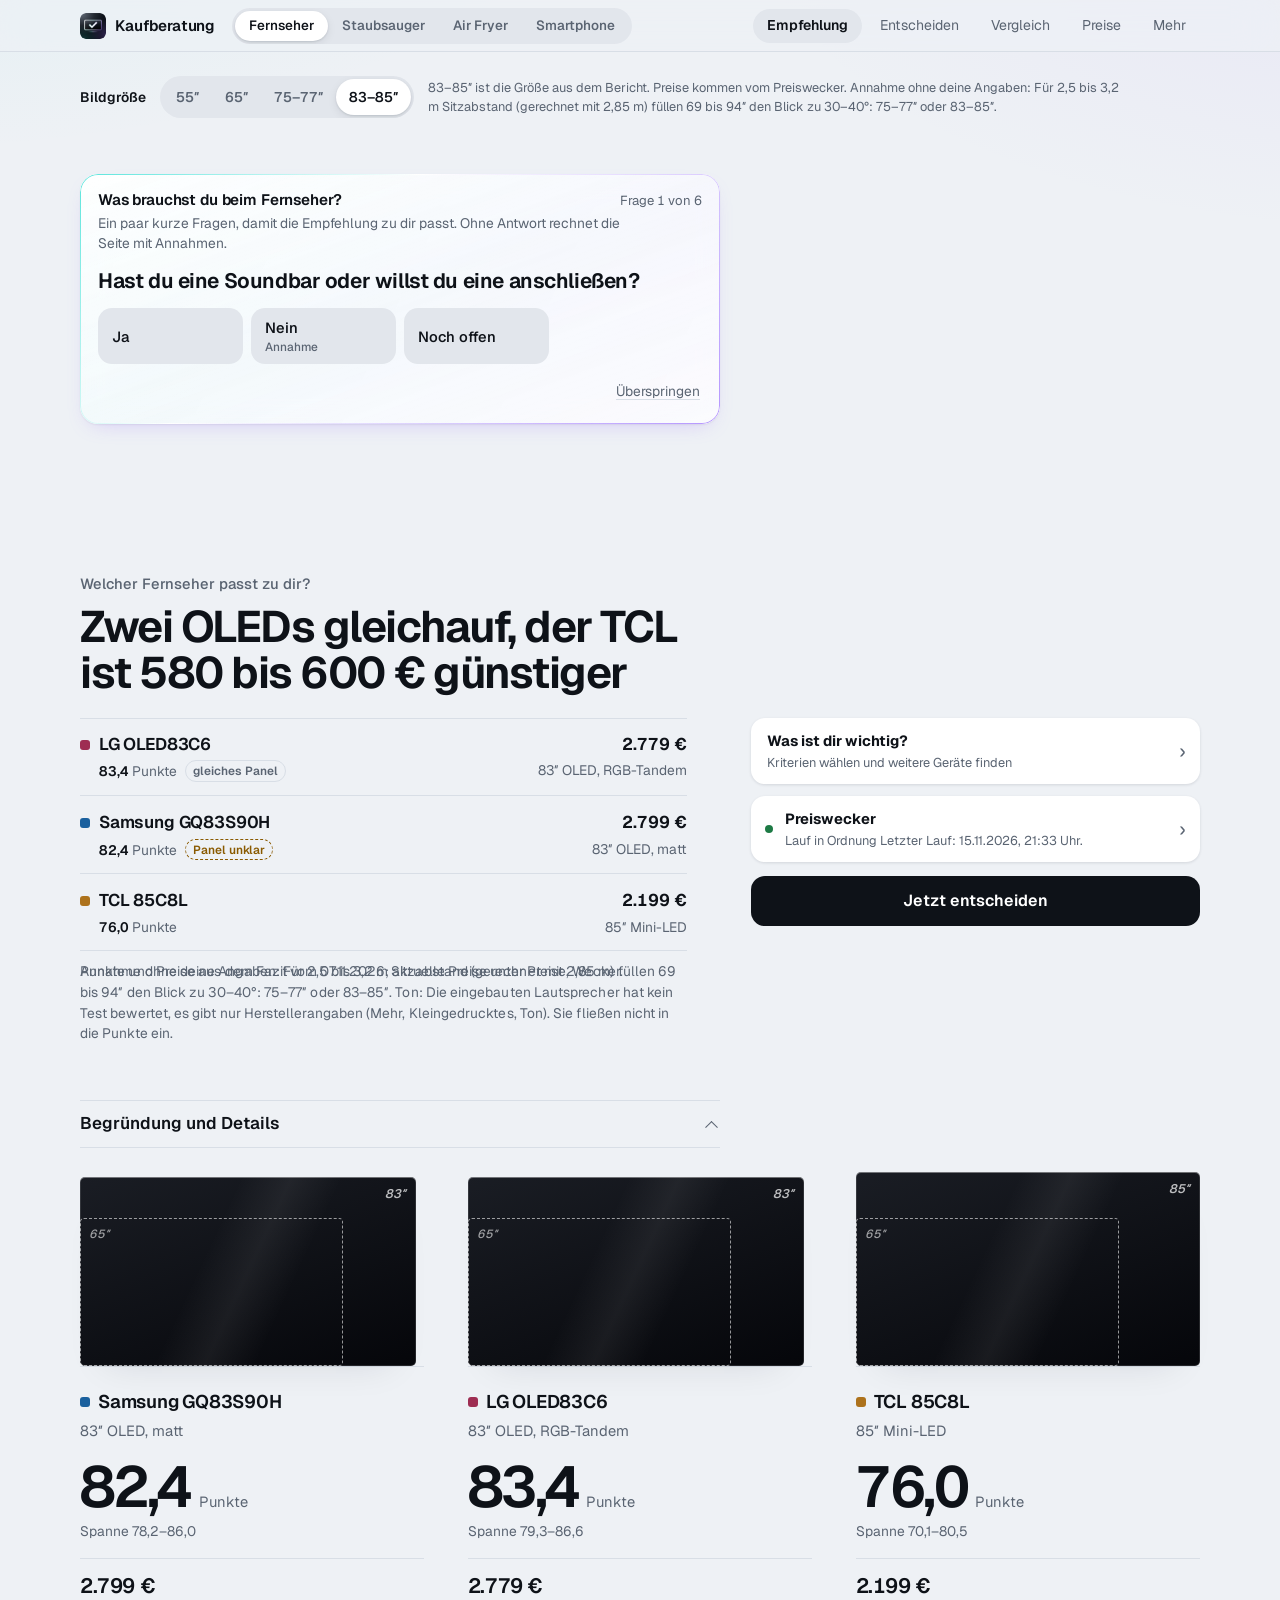
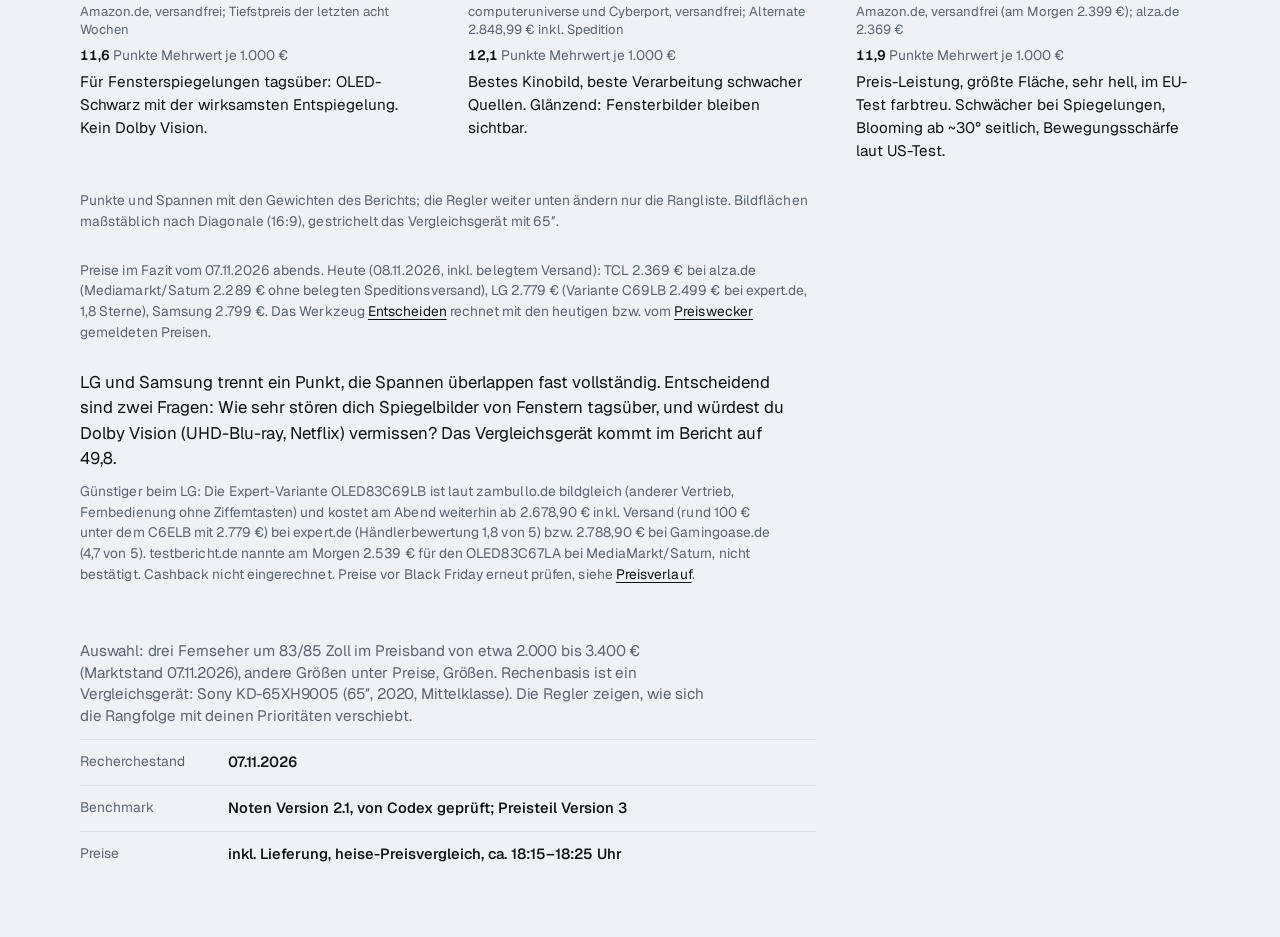
==== commit a3724c9d: "App 31a992c7c98d" ====
--- a/index.html
+++ b/index.html
@@ -3,7 +3,7 @@
 <meta charset="utf-8">
 <meta name="viewport" content="width=device-width, initial-scale=1, viewport-fit=cover">
 <title>Kaufberatung</title>
-<meta name="description" content="Private Kaufberatung: Fernseher und Staubsauger, mit Preiswecker.">
+<meta name="description" content="Kaufberatung: Fernseher, Staubsauger und Air Fryer, mit Preiswecker.">
 <meta name="theme-color" media="(prefers-color-scheme: light)" content="#eef1f5">
 <meta name="theme-color" media="(prefers-color-scheme: dark)" content="#000000">
 <meta name="mobile-web-app-capable" content="yes">
@@ -13,8 +13,8 @@
 <link rel="apple-touch-icon" href="icons/apple-touch-icon.png">
 <!-- Grundrahmen wie bei der Veröffentlichung auf claude.ai, damit die Seite gleich aussieht -->
 <style>:root{color-scheme:light;box-sizing:border-box;padding-top:env(safe-area-inset-top,0px);padding-bottom:env(safe-area-inset-bottom,0px)}html{scroll-padding-top:env(safe-area-inset-top,0px)}body{margin:0;padding:0;font:14px -apple-system,BlinkMacSystemFont,sans-serif;background:#fff;color:#000}img{max-width:100%}[hidden]:not([hidden=until-found i]){display:none!important}</style>
-<script>window.KB_APP_STAND="58be586255ab"</script>
-<script src="app.js?v=58be586255ab"></script>
+<script>window.KB_APP_STAND="31a992c7c98d"</script>
+<script src="app.js?v=31a992c7c98d"></script>
 </head><body>
 <meta name="claude:viewport-fit-sides" content="cover">
 <link rel="preconnect" href="https://fonts.googleapis.com">
@@ -22,7 +22,7 @@
 <link rel="stylesheet" href="https://fonts.googleapis.com/css2?family=Geist:wght@100..900&display=swap">
 <style>
 /* Runde 3 „Panel und Raumlicht“: eine linksbündige Spalte (max. 1120px), viel Luft, große Zahlen.
-   Hell = Tageslicht im Wohnzimmer, Dunkel = OLED-Schwarz. Glas nur in der Navigationsleiste,
+   Hell = Tageslicht im Raum, Dunkel = OLED-Schwarz. Glas nur in der Navigationsleiste,
    die Bühne des Spiegelungslabors ist in beiden Themen ein abends verdunkelter Raum. */
 :root{
   --bg:#eef1f5;            /* Tageslicht, kühl */
@@ -684,6 +684,10 @@
 .sg-why p,.sg-why li{font-size:.92rem;line-height:1.5}
 .sg-weg{display:grid;grid-template-columns:minmax(0,7fr) minmax(0,5fr);gap:20px;align-items:start}
 .sg-qs{display:grid;gap:18px}
+/* V28: Budget und Teppich aus dem Einstieg stehen als ruhige Zeile über den zwei Weg-Fragen */
+#sg-fragen{display:grid;gap:18px}
+.sg-weg-ein{margin:0}
+.sg-weg-ein button{font:inherit;color:inherit;text-decoration:underline;text-underline-offset:2px;background:none;border:0;padding:0 0 0 .25em;cursor:pointer;min-height:24px}
 .sg-q{display:grid;gap:10px;padding-top:16px;box-shadow:inset 0 1px 0 var(--line)}
 .sg-q:first-child{padding-top:0;box-shadow:none}
 .sg-q h3{font-size:1rem;font-weight:600}
@@ -1395,7 +1399,7 @@
 @media (max-width:760px){ .af-wahl{max-width:none} }
 
 /* Begründung: drei Geräte nebeneinander, neutrale Trennlinie oben; Gerätefarbe nur im Farbfeld vor dem Namen
-   (V25: farbige Kante entfernt, Nico 15.11.2026: KI-Standardrahmen verboten) */
+   (V25: farbige Kante entfernt, Vorgabe 15.11.2026: KI-Standardrahmen verboten) */
 .af-kands{display:grid;grid-template-columns:repeat(3,minmax(0,1fr));gap:clamp(28px,3.4vw,44px)}
 .af-kand{display:grid;gap:8px;align-content:start;min-width:0;padding-top:16px;box-shadow:inset 0 1px 0 var(--line)}
 .af-kand > *{min-width:0}
@@ -1467,9 +1471,14 @@
   .brand-t{position:absolute;width:1px;height:1px;overflow:hidden;clip:rect(0 0 0 0);clip-path:inset(50%);white-space:nowrap}
   .localnav .brand{gap:0}
 }
+/* V28: Markierung nach den Einstiegsantworten (kein Rahmen, kein Seitenstreifen; Text sagt, was gilt) */
+.af-mark{display:block;font-style:normal;font-size:12px;color:var(--muted)}
+.af-spanne li.is-unter .af-rt,.af-kap li.is-unter .af-kt,.st-liste li.is-ueber .st-n,.st-liste li.is-ueber .st-p{opacity:.45}
+.st-liste li .af-mark{grid-column:1/-1}
+.af-dein{margin-top:.5em}
 
 /* ===== Smartphone (Version 22, 10.11.2026): fünf Bereiche, gleiche Tokens wie die übrigen Reiter, keine neuen Seitenfarben =====
-   Geräteteilung: OPPO = --sam, vivo = --tcl, iPhone = --lg, S25 Ultra (Bezug) = --sony, übrige = --neutral.
+   Geräteteilung: OPPO = --sam, vivo = --tcl, iPhone = --lg, S25 Ultra (Vorgängermodell) = --sony, übrige = --neutral.
    Zeichensprache wie Air Fryer: Punkt = belegte Zahl, gestrichelt = Spanne, Schätzung oder Zubehör.
    Nachbildungen der Oberflächen stehen auf einem immer dunklen Bildschirm (--stage), deshalb in beiden Themen gleich. */
 #view-smartphone section[id]{scroll-margin-top:calc(var(--nav-h) + 16px)}
@@ -1710,6 +1719,7 @@
   .tabs .t-k{display:inline}
   .tabs button{flex:auto;padding:6px 6px}
 }
+.sp-r.is-aus .sp-rt,.sp-r.is-aus .af-rv{opacity:.45}
 
 /* ===== Größenwahl Fernseher (14.11.2026, Version 23). Nur vorhandene Tokens. ===== */
 .gr-leiste{display:flex;flex-wrap:wrap;align-items:center;gap:8px 14px;padding-top:clamp(16px,2.6vw,24px)}
@@ -1725,7 +1735,7 @@
 .gr-nur[hidden]{display:none}
 
 /* ===== Glas-Hinweis (15.11.2026, Version 24) =====
-   Ersetzt den farbigen Seitenstreifen links (Nico: KI-Standardrahmen verboten).
+   Ersetzt den farbigen Seitenstreifen links (Projektregel: keine KI-Standardrahmen).
    Glänzendes Glas in den Farben von Nebel und Glas-Logo (Türkis 63,224,214 · Lila 157,116,255):
    Lichtkante als Verlaufsring, Glanz oben links, ein Lichtstreif wandert alle 9 s einmal darüber.
    Bewegung nur mit .is-sicht (sichtbar und Tab vorn, groesse.js), bei „Bewegung reduzieren“ steht er. */
@@ -1891,9 +1901,80 @@
 .sd-auf-p{font-weight:650;text-align:right;white-space:nowrap}
 .sd-auf-z .small{grid-column:1 / -1;color:var(--muted)}
 
+/* Nachrecherche (V27): Auftrag an einen Chat, Stand aus der db */
+.sd-nr{display:grid;gap:10px;padding-top:18px;box-shadow:inset 0 1px 0 var(--line)}
+.sd-nr .sd-h{margin:0}
+.sd-nr-t{margin:0;font-size:.9rem;line-height:1.5;max-width:62ch}
+.sd-nr-a{padding:2px 0}
+.sd-nr-w,.sd-nr-kopie{min-height:64px;resize:vertical;line-height:1.45}
+.sd-nr-kopie{font-size:.86rem}
+.sd-nr-w:focus-visible,.sd-nr-kopie:focus-visible{outline:2px solid var(--ink);outline-offset:2px}
+.sd-btn-voll{background:var(--ctl);color:var(--ctl-ink);box-shadow:none;font-weight:600}
+.sd-nr-akt .sd-btn{min-height:44px}
+.sd-nr-app,.sd-nr-m{margin:0;color:var(--muted);line-height:1.45}
+.sd-nr-m:empty{display:none}
+.sd-nr-m.warn{color:var(--warn)}
+.sd-nr-h{margin:10px 0 2px;font-size:.86rem;font-weight:600;color:var(--muted)}
+.sd-nr-l{list-style:none;margin:0;padding:0}
+.sd-nr-z{display:grid;gap:3px;padding:10px 0;box-shadow:inset 0 -1px 0 var(--line)}
+.sd-nr-z p{margin:0;font-size:.88rem;line-height:1.45;overflow-wrap:anywhere}
+.sd-nr-z .small{color:var(--muted)}
+.sd-nr-k{display:flex;flex-wrap:wrap;align-items:center;gap:8px}
+
 @media (prefers-reduced-motion:reduce){
   .sd-chip,.sd-btn,.sd-ein-v{transition:none}
   .sd-chip:active,.sd-btn:not(:disabled):active,.sd-ein-v:active{transform:none}
+}
+.sd-vorbel{margin:.2em 0 .6em;color:var(--muted)}
+
+/* ===== Einstieg „Was brauchst du?“ (V28): eine Frage zugleich im Glasblatt, danach eine ruhige Zeile =====
+   Nur vorhandene Tokens (kaufberatung/Kopf) und .glas-hin aus groesse.css; nach groesse.css einbinden.
+   Kein farbiger Seitenstreifen, keine matte Karte. Bewegung nur beim Fragewechsel (einstieg.js, WAAPI 180 ms). */
+.einstieg{max-width:40rem;margin:0 0 22px;min-width:0}
+.einstieg:empty{display:none}
+.start > .einstieg{grid-column:1/-1}   /* Startbildschirm ist breit zweispaltig */
+.einstieg .ein-blatt.glas-hin{padding:16px 18px 10px;font-size:1rem;line-height:1.45;border-radius:18px}
+.ein-kopf{display:flex;flex-wrap:wrap;align-items:baseline;justify-content:space-between;gap:2px 14px}
+.ein-titel{margin:0;font-size:.95rem;font-weight:620;letter-spacing:-.01em}
+.ein-schritt{font-size:.82rem;color:var(--muted);font-variant-numeric:tabular-nums;white-space:nowrap}
+.ein-intro{margin:4px 0 0;font-size:.86rem;color:var(--muted);max-width:60ch}
+.ein-buehne{padding-top:14px}
+.ein-frage{margin:0;font-size:clamp(1.12rem,2.2vw,1.3rem);font-weight:640;letter-spacing:-.02em;line-height:1.25;overflow-wrap:anywhere}
+.ein-hilfe{margin:4px 0 0;font-size:.86rem;color:var(--muted);max-width:60ch}
+
+/* Antworten: Radiogruppe als große Wahlknöpfe, Optik der Such-Chips */
+.ein-wahl{display:grid;grid-template-columns:repeat(auto-fill,minmax(min(100%,8.5rem),1fr));gap:8px;margin-top:14px}
+.ein-wahl-k{display:flex;flex-direction:column;align-items:flex-start;justify-content:center;gap:2px;min-height:48px;min-width:0;padding:10px 14px;
+  border:0;border-radius:14px;background:var(--seg-bg);color:var(--ink);font:inherit;font-size:.92rem;font-weight:540;line-height:1.3;text-align:left;cursor:pointer;
+  overflow-wrap:anywhere;box-shadow:inset 0 0 0 1px transparent;
+  transition:transform var(--t-press) var(--ease-out),background var(--t-swap) var(--ease-out),color var(--t-swap) var(--ease-out)}
+.ein-wahl-k[aria-checked="true"]{background:var(--ctl);color:var(--ctl-ink)}
+.ein-wahl-k:active{transform:scale(.97)}
+.ein-ann{font-size:.74rem;font-weight:500;color:var(--muted)}
+@media (hover:hover) and (pointer:fine){
+  .ein-wahl-k[aria-checked="false"]:hover{box-shadow:inset 0 0 0 1px var(--line)}
+}
+
+/* Fuß: Zurück links, Überspringen rechts; Textknöpfe mit 44 px Trefferfläche */
+.ein-fuss{display:flex;align-items:center;gap:12px;margin-top:6px}
+.ein-link{min-height:44px;padding:0 2px;border:0;background:transparent;color:var(--muted);font:inherit;font-size:.86rem;cursor:pointer;
+  text-decoration:underline;text-decoration-color:var(--line);text-underline-offset:3px}
+.ein-weg{margin-left:auto}
+.ein-link[hidden]{display:none}
+@media (hover:hover) and (pointer:fine){ .ein-link:hover{color:var(--ink)} }
+
+/* Nach Abschluss: eine ruhige Zeile */
+.ein-zeile{display:flex;flex-wrap:wrap;align-items:baseline;gap:0 14px;margin:0;font-size:.88rem;line-height:1.5;color:var(--ink)}
+.ein-gr{min-width:0;overflow-wrap:anywhere}
+.ein-lab{color:var(--muted)}
+.ein-anz{color:var(--muted)}
+.ein-zeile .ein-aendern{color:var(--ink);font-weight:560}
+
+.ein-wahl-k:focus-visible,.ein-link:focus-visible{outline:2px solid var(--ink);outline-offset:2px}
+
+@media (prefers-reduced-motion:reduce){
+  .ein-wahl-k{transition:background var(--t-swap) var(--ease-out),color var(--t-swap) var(--ease-out)}
+  .ein-wahl-k:active{transform:none}
 }
 
 </style>
@@ -1922,10 +2003,12 @@
 <div class="wrap">
 <div class="gr-leiste"><span class="gr-t" id="gr-t">Bildgröße</span><div class="segx" id="gr-seg" role="group" aria-labelledby="gr-t"><i class="thumb" aria-hidden="true"></i><button type="button" data-g="55" aria-pressed="false">55″</button><button type="button" data-g="65" aria-pressed="false">65″</button><button type="button" data-g="77" aria-pressed="false">75–77″</button><button type="button" data-g="83" aria-pressed="true">83–85″</button></div><p class="gr-hin" id="gr-hin" aria-live="polite"></p></div>
 <div class="bereich" id="tv-empfehlung" data-b="empfehlung" aria-label="Empfehlung">
+  <section class="einstieg" data-reiter="tv"></section>
   <section id="fazit" class="start" aria-labelledby="h-fazit">
-    <header class="sh st-kopf" id="top"><h1 class="st-frage">Welcher Fernseher ersetzt den Sony?</h1><h2 id="h-fazit">Zwei OLEDs gleichauf, der TCL ist 580 bis 600 € günstiger</h2></header>
+    <header class="sh st-kopf" id="top"><h1 class="st-frage">Welcher Fernseher passt zu dir?</h1><h2 id="h-fazit">Zwei OLEDs gleichauf, der TCL ist 580 bis 600 € günstiger</h2></header>
     <ol class="st-liste" aria-label="Kandidaten nach Punkten"><li data-m="lg"><span class="st-n"><i class="sw" style="--c:var(--lg)"></i>LG OLED83C6</span><span class="st-p n">2.779 €</span><span class="st-k"><b>83,4</b> Punkte</span><span class="st-s">83″ OLED, RGB-Tandem</span></li><li data-m="sam"><span class="st-n"><i class="sw" style="--c:var(--sam)"></i>Samsung GQ83S90H</span><span class="st-p n">2.799 €</span><span class="st-k"><b>82,4</b> Punkte</span><span class="st-s">83″ OLED, matt</span></li><li data-m="tcl"><span class="st-n"><i class="sw" style="--c:var(--tcl)"></i>TCL 85C8L</span><span class="st-p n">2.199 €</span><span class="st-k"><b>76,0</b> Punkte</span><span class="st-s">85″ Mini-LED</span></li></ol>
     <p class="small st-hin" id="st-hin">Punkte und Preise aus dem Fazit vom 07.11.2026; aktuelle Preise unter Preise, Wecker.</p>
+    <p class="small st-hin" id="tv-ein-hin" aria-live="polite"></p>
     <div class="st-aktion"><a class="st-wecker" id="st-wecker" href="#preiswecker"><i aria-hidden="true"></i><span><b id="st-w1">Preiswecker</b><small id="st-w2"></small></span><em aria-hidden="true">›</em></a>
     <a class="st-knopf" href="#tv-entscheiden">Jetzt entscheiden</a></div>
     <details class="st-det" id="fazit-details"><summary>Begründung und Details</summary><div class="st-det-in">
@@ -1961,14 +2044,14 @@
         <p class="why">Preis-Leistung, größte Fläche, sehr hell, im EU-Test farbtreu. Schwächer bei Spiegelungen, Blooming ab ~30° seitlich, Bewegungsschärfe laut US-Test.</p>
       </article>
     </div>
-    <p class="small cmpnote">Punkte und Spannen mit den Gewichten des Berichts; die Regler weiter unten ändern nur die Rangliste. Bildflächen maßstäblich nach Diagonale (16:9), gestrichelt euer Sony mit 65″.</p>
+    <p class="small cmpnote">Punkte und Spannen mit den Gewichten des Berichts; die Regler weiter unten ändern nur die Rangliste. Bildflächen maßstäblich nach Diagonale (16:9), gestrichelt das Vergleichsgerät mit 65″.</p>
     <p class="small cmpnote r6-heute">Preise im Fazit vom 07.11.2026 abends. Heute (08.11.2026, inkl. belegtem Versand): TCL 2.369 € bei alza.de (Mediamarkt/Saturn 2.289 € ohne belegten Speditionsversand), LG 2.779 € (Variante C69LB 2.499 € bei expert.de, 1,8 Sterne), Samsung 2.799 €. Das Werkzeug <a href="#entscheiden">Entscheiden</a> rechnet mit den heutigen bzw. vom <a href="#preiswecker">Preiswecker</a> gemeldeten Preisen.</p>
     <div class="verdict">
-      <p>LG und Samsung trennt ein Punkt, die Spannen überlappen fast vollständig. Entscheidend sind zwei Fragen: Wie sehr stören euch Spiegelbilder der Fenster tagsüber, und würdet ihr Dolby Vision (UHD-Blu-ray, Netflix) vermissen? Euer Sony kommt im Bericht auf <span class="n">49,8</span>.</p>
+      <p>LG und Samsung trennt ein Punkt, die Spannen überlappen fast vollständig. Entscheidend sind zwei Fragen: Wie sehr stören dich Spiegelbilder von Fenstern tagsüber, und würdest du Dolby Vision (UHD-Blu-ray, Netflix) vermissen? Das Vergleichsgerät kommt im Bericht auf <span class="n">49,8</span>.</p>
       <p class="small">Günstiger beim LG: Die Expert-Variante OLED83C69LB ist laut zambullo.de bildgleich (anderer Vertrieb, Fernbedienung ohne Zifferntasten) und kostet am Abend weiterhin ab 2.678,90 € inkl. Versand (rund 100 € unter dem C6ELB mit 2.779 €) bei expert.de (Händlerbewertung 1,8 von 5) bzw. 2.788,90 € bei Gamingoase.de (4,7 von 5). testbericht.de nannte am Morgen 2.539 € für den OLED83C67LA bei MediaMarkt/Saturn, nicht bestätigt. Cashback nicht eingerechnet. Preise vor Black Friday erneut prüfen, siehe <a href="#verlauf">Preisverlauf</a>.</p>
     </div>
     </div></details>
-    <div class="st-fuss"><p class="lead">Drei Kandidaten um 83 Zoll gegen euren Sony KD-65XH9005. Die Regler zeigen, wie sich die Rangfolge mit euren Prioritäten verschiebt.</p>
+    <div class="st-fuss"><p class="lead">Auswahl: drei Fernseher um 83/85 Zoll im Preisband von etwa 2.000 bis 3.400 € (Marktstand 07.11.2026), andere Größen unter Preise, Größen. Rechenbasis ist ein Vergleichsgerät: Sony KD-65XH9005 (65″, 2020, Mittelklasse). Die Regler zeigen, wie sich die Rangfolge mit deinen Prioritäten verschiebt.</p>
       <dl class="facts">
         <div><dt>Recherchestand</dt><dd>07.11.2026</dd></div>
         <div><dt>Benchmark</dt><dd>Noten Version 2.1, von Codex geprüft; Preisteil Version 3</dd></div>
@@ -1979,45 +2062,45 @@
 <div class="bereich" id="tv-entscheiden" data-b="entscheiden" aria-label="Entscheiden" hidden>
   <section id="entscheiden" aria-labelledby="h-ent">
     <header class="sh">
-      <h2 id="h-ent">Auf dem Papier gleichauf: eure Antworten entscheiden</h2>
-      <p class="lead">LG und Samsung trennt ein Punkt, der TCL liegt sechs bis sieben Punkte dahinter. Sechs kurze Schritte zeigen, was das für euren Abend heißt. Jede Eingabe rechnet sofort neu.</p>
+      <h2 id="h-ent">Auf dem Papier gleichauf: deine Antworten entscheiden</h2>
+      <p class="lead">LG und Samsung trennt ein Punkt, der TCL liegt sechs bis sieben Punkte dahinter. Sechs kurze Schritte zeigen, was das für deinen Fernsehabend heißt. Jede Eingabe rechnet sofort neu.</p>
     </header>
     <div class="es-lauf" id="es-lauf"><p id="es-lauf-t"></p></div>
     <div class="es-layout" id="es-layout">
       <ol class="es-steps is-einzeln" id="es-steps">
         <li class="es-step" id="es-s1" data-i="0" aria-labelledby="es-t1">
           <div class="es-sh"><span class="es-no" aria-hidden="true">1</span><h3 id="es-t1" tabindex="-1">Ein Abend damit</h3><span class="es-done" hidden>erledigt</span></div>
-          <p class="small es-intro">Vier Abende im Wohnzimmer. Stellt ein, wie oft sie bei euch vorkommen. Die Gewichte der betroffenen Kriterien folgen.</p>
+          <p class="small es-intro">Vier typische Fernsehabende. Stell ein, wie oft sie bei dir vorkommen. Die Gewichte der betroffenen Kriterien folgen.</p>
           <div class="es-body" id="es-b1"></div>
           <div class="es-next"><button type="button" class="es-btn sec es-weiter" data-i="0">Weiter</button></div>
         </li>
         <li class="es-step" id="es-s2" data-i="1" aria-labelledby="es-t2">
           <div class="es-sh"><span class="es-no" aria-hidden="true">2</span><h3 id="es-t2" tabindex="-1">Die Waage: LG oder Samsung</h3><span class="es-done" hidden>erledigt</span></div>
-          <p class="small es-intro">Acht Kriterien trennen LG und Samsung um mindestens 3 Punkte. Sagt, wie wichtig euch jedes ist. Die Waage zeigt, wohin es kippt.</p>
+          <p class="small es-intro">Acht Kriterien trennen LG und Samsung um mindestens 3 Punkte. Sag, wie wichtig dir jedes ist. Die Waage zeigt, wohin es kippt.</p>
           <div class="es-body" id="es-b2"></div>
           <div class="es-next"><button type="button" class="es-btn es-zurueck" data-i="1">Zurück</button><button type="button" class="es-btn sec es-weiter" data-i="1">Weiter</button></div>
         </li>
         <li class="es-step" id="es-s3" data-i="2" aria-labelledby="es-t3">
           <div class="es-sh"><span class="es-no" aria-hidden="true">3</span><h3 id="es-t3" tabindex="-1">Was der Aufpreis zum TCL bedeutet</h3><span class="es-done" hidden>erledigt</span></div>
-          <p class="small es-intro">Was kostet der Sprung vom TCL zu einem OLED, nach Strom, pro Jahr und pro Abend? Die Preise könnt ihr verschieben, ohne dass sich der Preiswecker ändert.</p>
+          <p class="small es-intro">Was kostet der Sprung vom TCL zu einem OLED, nach Strom, pro Jahr und pro Abend? Die Preise kannst du verschieben, ohne dass sich der Preiswecker ändert.</p>
           <div class="es-body" id="es-b3"></div>
           <div class="es-next"><button type="button" class="es-btn es-zurueck" data-i="2">Zurück</button><button type="button" class="es-btn sec es-weiter" data-i="2">Weiter</button></div>
         </li>
         <li class="es-step" id="es-s4" data-i="3" aria-labelledby="es-t4">
           <div class="es-sh"><span class="es-no" aria-hidden="true">4</span><h3 id="es-t4" tabindex="-1">Reue-Test</h3><span class="es-done" hidden>erledigt</span></div>
-          <p class="small es-intro">Drei Sätze, noch ohne Modellnamen. Erst nach eurer Wahl seht ihr, wer dahintersteht.</p>
+          <p class="small es-intro">Drei Sätze, noch ohne Modellnamen. Erst nach deiner Wahl siehst du, wer dahintersteht.</p>
           <div class="es-body" id="es-b4"></div>
           <div class="es-next"><button type="button" class="es-btn es-zurueck" data-i="3">Zurück</button><button type="button" class="es-btn sec es-weiter" data-i="3">Weiter</button></div>
         </li>
         <li class="es-step" id="es-s5" data-i="4" aria-labelledby="es-t5">
           <div class="es-sh"><span class="es-no" aria-hidden="true">5</span><h3 id="es-t5" tabindex="-1">Münzwurf</h3><span class="es-done" hidden>erledigt</span></div>
-          <p class="small es-intro">Eine Münze zwischen LG und Samsung. Achtet nicht auf die Seite, sondern darauf, wie sich das Ergebnis anfühlt.</p>
+          <p class="small es-intro">Eine Münze zwischen LG und Samsung. Achte nicht auf die Seite, sondern darauf, wie sich das Ergebnis anfühlt.</p>
           <div class="es-body" id="es-b5"></div>
           <div class="es-next"><button type="button" class="es-btn es-zurueck" data-i="4">Zurück</button><button type="button" class="es-btn sec es-weiter" data-i="4">Weiter</button></div>
         </li>
         <li class="es-step" id="es-s6" data-i="5" aria-labelledby="es-t6">
-          <div class="es-sh"><span class="es-no" aria-hidden="true">6</span><h3 id="es-t6" tabindex="-1">Eure Ergebniskarte</h3><span class="es-done" hidden>erledigt</span></div>
-          <p class="small es-intro">Alles aus den Schritten 1 bis 5 in einer Karte. Sie rechnet mit, wenn ihr weiter oben etwas ändert.</p>
+          <div class="es-sh"><span class="es-no" aria-hidden="true">6</span><h3 id="es-t6" tabindex="-1">Deine Ergebniskarte</h3><span class="es-done" hidden>erledigt</span></div>
+          <p class="small es-intro">Alles aus den Schritten 1 bis 5 in einer Karte. Sie rechnet mit, wenn du weiter oben etwas änderst.</p>
           <div class="es-body" id="es-b6"></div>
           <div class="es-next"><button type="button" class="es-btn es-zurueck" data-i="5">Zurück</button></div>
         </li>
@@ -2028,22 +2111,22 @@
       <summary>So rechnet das Werkzeug</summary>
       <div class="es-formel-in">
         <p>Grundlage sind die 13 Kriterien des Berichts mit ihren Gewichten (Summe 100) und den Punkten je Modell samt Spanne von bis. Das Werkzeug ändert nur, wie stark ein Kriterium zählt.</p>
-        <p><b>Gewicht</b> = Berichtsgewicht × Faktor aus Schritt 1 × Faktor aus Schritt 2. <b>Note</b> = Summe(Gewicht × Punkte) ÷ Summe(Gewicht), auf eine Nachkommastelle gerundet wie auf der Seite. Der Sony wird mit denselben Gewichten gerechnet. Stehen alle Regler auf „manchmal“ und alle Waagen auf „normal“, kommt der Bericht heraus: LG 83,4 · Samsung 82,4 · TCL 76,0 · Sony 49,8.</p>
-        <p><b>Schritt 1:</b> nie = 0 · selten = 0,5 · manchmal = 1 (Bericht) · oft = 1,5 · fast immer = 2. Tageslicht wirkt auf Spiegelungen und Bildkontrast bei Raumlicht, PS5 auf Gaming und Anschlüsse, Filmabend auf Schwarz, HDR und Farbe, Fußball auf Bewegung.</p>
+        <p><b>Gewicht</b> = Berichtsgewicht × Faktor aus Schritt 1 × Faktor aus Schritt 2. <b>Note</b> = Summe(Gewicht × Punkte) ÷ Summe(Gewicht), auf eine Nachkommastelle gerundet wie auf der Seite. Das Vergleichsgerät (Sony KD-65XH9005, 65″, 2020, Mittelklasse) wird mit denselben Gewichten gerechnet. Stehen alle Regler auf „manchmal“ und alle Waagen auf „normal“, kommt der Bericht heraus: LG 83,4 · Samsung 82,4 · TCL 76,0 · Vergleichsgerät 49,8.</p>
+        <p><b>Schritt 1:</b> nie = 0 · selten = 0,5 · manchmal = 1 (Bericht) · oft = 1,5 · fast immer = 2. Tageslicht wirkt auf Spiegelungen und Bildkontrast bei Raumlicht, Spielen (Konsole/PC) auf Gaming und Anschlüsse, Filmabend auf Schwarz, HDR und Farbe, Fußball auf Bewegung.</p>
         <p><b>Schritt 2:</b> egal = 0 · normal = 1 · wichtig = 2, nur für die acht Kriterien, bei denen LG und Samsung mindestens 3 Punkte auseinanderliegen. Die Waage zeigt Δ = Note LG − Note Samsung. Unter 3 Punkten gilt das als gleichauf („in der Schwebe“).</p>
-        <p><b>Mehrwert</b> je 1.000 € = (Note − Note Sony) ÷ Preis × 1.000, wie im Abschnitt Mehrwert. Die Kipppunkte lösen diese Gleichung nach dem Preis auf, bei dem zwei Modelle gleichziehen. Der Waage-Kipppunkt probiert jede einzelne Reglerstufe und jeden Waage-Faktor allein aus.</p>
-        <p><b>Sicherheit:</b> Jede Stufe („OLED oder TCL“, „LG oder Samsung“) sammelt Signale. Für OLED oder TCL: euer Ja oder Nein zum Aufpreis, der Reue-Test, der Mehrwertabstand (ab 1,2 Punkten) und der Notenabstand (ab 3 Punkten). Für LG oder Samsung: die Waage (ab 3 Punkten), der Reue-Test, das Bauchgefühl beim Münzwurf und der Mehrwertabstand (ab 1,2 Punkten). Hoch: mindestens zwei Signale für eine Seite und keines dagegen. Mittel: mehr dafür als dagegen. Niedrig: gleich viele. Die Gesamtsicherheit ist die schwächere der beiden Stufen.</p>
+        <p><b>Mehrwert</b> je 1.000 € = (Note − Note Vergleichsgerät) ÷ Preis × 1.000, wie im Abschnitt Mehrwert. Die Kipppunkte lösen diese Gleichung nach dem Preis auf, bei dem zwei Modelle gleichziehen. Der Waage-Kipppunkt probiert jede einzelne Reglerstufe und jeden Waage-Faktor allein aus.</p>
+        <p><b>Sicherheit:</b> Jede Stufe („OLED oder TCL“, „LG oder Samsung“) sammelt Signale. Für OLED oder TCL: dein Ja oder Nein zum Aufpreis, der Reue-Test, der Mehrwertabstand (ab 1,2 Punkten) und der Notenabstand (ab 3 Punkten). Für LG oder Samsung: die Waage (ab 3 Punkten), der Reue-Test, das Bauchgefühl beim Münzwurf und der Mehrwertabstand (ab 1,2 Punkten). Hoch: mindestens zwei Signale für eine Seite und keines dagegen. Mittel: mehr dafür als dagegen. Niedrig: gleich viele. Die Gesamtsicherheit ist die schwächere der beiden Stufen.</p>
         <p class="small">Noten stammen aus dem Bericht (Version 2.1, von Codex geprüft). Die Schemazeichnungen in Schritt 1 sind keine Messungen. Was nicht belegt ist, steht als „nicht belegt“ da.</p>
       </div>
     </details>
   </section>
 </div>
 <div class="bereich" id="tv-vergleich" data-b="vergleich" aria-label="Vergleich" hidden>
-<div class="segx bseg" role="tablist" aria-label="Vergleich"><i class="thumb" aria-hidden="true"></i><button type="button" role="tab" id="bt-kriterien" aria-controls="tv-p-kriterien" aria-selected="true">Kriterien</button><button type="button" role="tab" id="bt-spiegelungen" aria-controls="tv-p-spiegelungen" aria-selected="false" tabindex="-1">Spiegelungen</button><button type="button" role="tab" id="bt-sony" aria-controls="tv-p-sony" aria-selected="false" tabindex="-1">Sony</button><button type="button" role="tab" id="bt-technik" aria-controls="tv-p-technik" aria-selected="false" tabindex="-1">Technik</button><button type="button" role="tab" id="bt-groesse" aria-controls="tv-p-groesse" aria-selected="false" tabindex="-1">Größe</button></div>
+<div class="segx bseg" role="tablist" aria-label="Vergleich"><i class="thumb" aria-hidden="true"></i><button type="button" role="tab" id="bt-kriterien" aria-controls="tv-p-kriterien" aria-selected="true">Kriterien</button><button type="button" role="tab" id="bt-spiegelungen" aria-controls="tv-p-spiegelungen" aria-selected="false" tabindex="-1">Spiegelungen</button><button type="button" role="tab" id="bt-sony" aria-controls="tv-p-sony" aria-selected="false" tabindex="-1">Vergleichsgerät</button><button type="button" role="tab" id="bt-technik" aria-controls="tv-p-technik" aria-selected="false" tabindex="-1">Technik</button><button type="button" role="tab" id="bt-groesse" aria-controls="tv-p-groesse" aria-selected="false" tabindex="-1">Größe</button></div>
 <div class="bpane" id="tv-p-kriterien" role="tabpanel" aria-labelledby="bt-kriterien">
   <section id="gewichtung" aria-labelledby="h-gew">
     <header class="sh">
-      <h2 id="h-gew">Eure Prioritäten verschieben</h2>
+      <h2 id="h-gew">Deine Prioritäten verschieben</h2>
       <p class="lead">Start mit den Gewichten des Berichts. Ein Blockregler verteilt sein Gewicht im Verhältnis des geladenen Gewichtssatzes auf die Kriterien des Blocks.</p>
     </header>
     <div class="tuner">
@@ -2076,19 +2159,19 @@
     </div>
     <div class="legend" id="legend"></div>
     <div id="crits"></div>
-    <p class="note">Punkte sind Nutzwert für euch, keine Laborprozente. [E] = begründete Einschätzung; ohne Klammerwert ist keine Spanne angegeben. Für keinen Kandidaten gibt es einen vollständigen Messtest genau in 83/85 Zoll und EU-Variante; RTINGS testet US-Modelle (TCL QM8L 65″, LG C6H 77″, Samsung S90H 65″/77″). TCL nach dem EU-Test von Expert Reviews angehoben: Schwarz 78→82, Farben 65→80, Bewegung 55→60, Blickwinkel 50→55, Gaming 72→75.</p>
+    <p class="note">Punkte sind Nutzwert im Alltag, keine Laborprozente. [E] = begründete Einschätzung; ohne Klammerwert ist keine Spanne angegeben. Für keinen Kandidaten gibt es einen vollständigen Messtest genau in 83/85 Zoll und EU-Variante; RTINGS testet US-Modelle (TCL QM8L 65″, LG C6H 77″, Samsung S90H 65″/77″). TCL nach dem EU-Test von Expert Reviews angehoben: Schwarz 78→82, Farben 65→80, Bewegung 55→60, Blickwinkel 50→55, Gaming 72→75.</p>
   </section>
 </div>
 <div class="bpane" id="tv-p-spiegelungen" role="tabpanel" aria-labelledby="bt-spiegelungen" hidden>
   <section id="spiegelungen" aria-labelledby="h-sp">
     <header class="sh">
-      <h2 id="h-sp">Fenster gegenüber: matt gegen glänzend</h2>
-      <p class="lead">Zieht das Tageslicht hoch und wechselt die Szene. Ein mattes Panel streut das Fensterbild, Helligkeit überdeckt es nur.</p>
+      <h2 id="h-sp">Fenster im Bild: matt gegen glänzend</h2>
+      <p class="lead">Zieh das Tageslicht hoch und wechsle die Szene. Ein mattes Panel streut das Fensterbild, Helligkeit überdeckt es nur.</p>
     </header>
     <div class="stage" id="stage" data-scene="dark">
       <div class="beam" id="beam" aria-hidden="true"></div>
       <div class="labctl">
-        <label class="dlctl" for="daylight">Tageslicht im Raum <input id="daylight" type="range" min="0" max="100" value="70"> <output id="dl-out" for="daylight">70 %</output></label>
+        <label class="dlctl" for="daylight">Tageslicht im Raum <input id="daylight" type="range" min="0" max="100" value="50"> <output id="dl-out" for="daylight">50 %</output></label>
         <div class="seg" id="seg-scene" role="group" aria-label="Szene" data-i="0">
           <i class="thumb" aria-hidden="true"></i>
           <button type="button" id="sc-dark" aria-pressed="true">Dunkle Filmszene</button>
@@ -2113,8 +2196,8 @@
 <div class="bpane" id="tv-p-sony" role="tabpanel" aria-labelledby="bt-sony" hidden>
   <section id="referenz" aria-labelledby="h-ref">
     <header class="sh">
-      <h2 id="h-ref">Was sich gegenüber dem Sony ändert</h2>
-      <p class="lead">Sony KD-65XH9005: 2020, 65″ VA-LCD, ~32 Zonen (am 75″-Modell getestet, für 65″ nicht belegt), im Bericht <span class="n">49,8</span> Punkte.</p>
+      <h2 id="h-ref">Was sich gegenüber dem Vergleichsgerät ändert</h2>
+      <p class="lead">Vergleichsgerät Sony KD-65XH9005 (Mittelklasse): 2020, 65″ VA-LCD, ~32 Zonen (am 75″-Modell getestet, für 65″ nicht belegt), im Bericht <span class="n">49,8</span> Punkte.</p>
     </header>
     <div class="diff">
       <div style="--k:var(--good)"><h3><i aria-hidden="true">+</i>Wird besser</h3>
@@ -2126,14 +2209,14 @@
         </ul></div>
       <div style="--k:var(--muted)"><h3><i aria-hidden="true">=</i>Bleibt ähnlich</h3>
         <ul>
-          <li>Soundbar, PS5, Switch 2 und UHD-Player passen schon am Sony. Am Neuen sind damit ebenfalls alle vier Eingänge belegt.</li>
-          <li>LG und TCL: Fensterspiegelungen bleiben sichtbar wie beim Sony.</li>
+          <li>Vier HDMI-Geräte (etwa Soundbar, zwei Konsolen, UHD-Player) passen an das Vergleichsgerät wie an die Neuen; dann sind alle vier Eingänge belegt.</li>
+          <li>LG und TCL: Fensterspiegelungen bleiben sichtbar wie beim Vergleichsgerät.</li>
           <li>TCL: besserer Blickwinkel, seitlich (~30°) aber deutlich mehr Blooming als frontal.</li>
         </ul></div>
       <div style="--k:var(--bad)"><h3><i aria-hidden="true">−</i>Kann schlechter werden</h3>
         <ul>
-          <li>Samsung: kein Dolby Vision (der Sony konnte DV), bei Raumlicht leicht angehobenes Schwarz.</li>
-          <li>LG/Samsung: großflächig helle Szenen dunkeln stärker ab als beim TCL. Neues Einbrennrisiko bei langen PS5-Sitzungen mit festen Anzeigen, laut RTINGS bei gemischter Nutzung unwahrscheinlich.</li>
+          <li>Samsung: kein Dolby Vision (das Vergleichsgerät kann DV), bei Raumlicht leicht angehobenes Schwarz.</li>
+          <li>LG/Samsung: großflächig helle Szenen dunkeln stärker ab als beim TCL. Neues Einbrennrisiko bei langen Spielesitzungen mit festen Anzeigen, laut RTINGS bei gemischter Nutzung unwahrscheinlich.</li>
           <li>TCL: Bewegungsunschärfe laut US-Test, der EU-Test bemängelt sie nicht (offen). Helligkeitsbegrenzung ab Werk abschalten.</li>
         </ul></div>
     </div>
@@ -2142,7 +2225,7 @@
 <div class="bpane" id="tv-p-technik" role="tabpanel" aria-labelledby="bt-technik" hidden>
   <section id="technik" aria-labelledby="h-tk">
     <header class="sh">
-      <h2 id="h-tk">Wie die drei in euer Wohnzimmer passen</h2>
+      <h2 id="h-tk">Wie die drei in deinen Raum passen</h2>
       <p class="lead">Sitzabstand, Wand, Anschlüsse, Panel, Strom und Bedienung aus Herstellerdaten. Jede Zahl hat eine Quelle, gestrichelt ist, was nicht belegt ist.</p>
     </header>
     <div class="tk-bar">
@@ -2162,15 +2245,15 @@
       <div class="tk-pane" id="technik-sitz" role="tabpanel" aria-labelledby="tkt-sitz" data-q="bericht wiki-viewing itu-2020 sony-spec tcl-spec lg-spec sam-spec">
         <div class="tk-grid">
           <figure class="tk-fig">
-            <svg id="sitz-svg" viewBox="-260 -40 520 530" role="img" aria-label="Draufsicht: Wand oben, vier Bildbreiten maßstäblich, darunter euer Sitzplatz mit Blickkegeln"></svg>
-            <figcaption>Draufsicht in Zentimetern, maßstäblich. Bildbreite aus der Nenndiagonale bei 16:9. Gestrichelt: 30° (oft als SMPTE-Empfehlung zitiert, laut Wikipedia ohne direkte SMPTE-Veröffentlichung) und 40° (THX). Grau: euer Sofa-Abstand laut Bericht.</figcaption>
+            <svg id="sitz-svg" viewBox="-260 -40 520 530" role="img" aria-label="Draufsicht: Wand oben, vier Bildbreiten maßstäblich, darunter dein Sitzplatz mit Blickkegeln"></svg>
+            <figcaption>Draufsicht in Zentimetern, maßstäblich. Bildbreite aus der Nenndiagonale bei 16:9. Gestrichelt: 30° (oft als SMPTE-Empfehlung zitiert, laut Wikipedia ohne direkte SMPTE-Veröffentlichung) und 40° (THX). Grau: der Abstandsbereich aus deiner Angabe (ohne Angabe 2,5–3,2 m als Annahme).</figcaption>
           </figure>
           <div class="tk-ctl">
             <p class="tk-say" id="sitz-say" aria-live="polite"></p>
-            <div class="slider"><label for="tk-d">Abstand Sofa bis Bild</label><output id="tk-d-out" for="tk-d"></output>
-              <input type="range" id="tk-d" min="150" max="450" step="5" value="280"></div>
+            <div class="slider"><label for="tk-d">Abstand Sitzplatz bis Bild</label><output id="tk-d-out" for="tk-d"></output>
+              <input type="range" id="tk-d" min="150" max="450" step="5" value="285"></div>
             <div class="ang" id="sitz-ang"></div>
-            <p class="small">Ab dem genannten Abstand ist ein 4K-Pixel kleiner als eine Bogenminute, die Grenze der Detailerkennung bei normaler Sehschärfe. Näher dran seht ihr mehr Details, weiter weg verschmelzen sie.</p>
+            <p class="small">Ab dem genannten Abstand ist ein 4K-Pixel kleiner als eine Bogenminute, die Grenze der Detailerkennung bei normaler Sehschärfe. Näher dran siehst du mehr Details, weiter weg verschmelzen sie.</p>
           </div>
         </div>
         <p class="q">Quellen (7): <a href="#quellen">TV-Benchmark Version 2.1/3 (Bericht dieser Kaufberatung)</a>, <a href="https://en.wikipedia.org/wiki/Optimum_HDTV_viewing_distance" target="_blank" rel="noopener">Wikipedia, Optimum HDTV viewing distance</a>, <a href="https://www.itu.int/rec/R-REC-BT.2020" target="_blank" rel="noopener">ITU-R BT.2020 (UHDTV 3840 × 2160)</a>, <a href="https://www.sony.de/electronics/support/televisions-projectors-lcd-tvs-android-/kd-65xh9005/specifications" target="_blank" rel="noopener">Sony.de, KD-65XH9005, Spezifikationen</a>, <a href="https://www.tcl.com/at/de/tvs/85c8l" target="_blank" rel="noopener">TCL Österreich, 85C8L, Spezifikationen</a>, <a href="https://www.lg.com/de/tvs-und-soundbars/oled-evo/oled83c6elb/" target="_blank" rel="noopener">LG.de, OLED83C6ELB, alle Spezifikationen</a>, <a href="https://www.samsung.com/de/tvs/oled-tv/s90h-83-inch-4k-smart-tv-gq83s90haexzg/" target="_blank" rel="noopener">Samsung.de, GQ83S90HAEXZG, Spezifikationen</a>, abgerufen 07.11.2026.</p>
@@ -2199,12 +2282,12 @@
       <!-- T3 Anschlüsse -->
       <div class="tk-pane" id="technik-hdmi" role="tabpanel" aria-labelledby="tkt-hdmi" data-q="er-xh90 tcl-spec rtings-qm8l lg-spec alternate-sam bericht" hidden>
         <div class="tk-sub">
-          <p class="small" id="dev-l">Eure Geräte</p>
+          <p class="small" id="dev-l">Deine Geräte am Fernseher</p>
           <div class="dev" id="dev" role="group" aria-labelledby="dev-l">
-            <button type="button" class="chip" data-k="bar" aria-pressed="true">Soundbar (eARC)</button>
-            <button type="button" class="chip" data-k="ps5" aria-pressed="true">PS5 (4K/120)</button>
-            <button type="button" class="chip" data-k="sw2" aria-pressed="true">Switch 2</button>
-            <button type="button" class="chip" data-k="uhd" aria-pressed="true">UHD-Player</button>
+            <button type="button" class="chip" data-k="bar" aria-pressed="false">Soundbar (eARC)</button>
+            <button type="button" class="chip" data-k="ps5" aria-pressed="true">Konsole/PC (4K/120)</button>
+            <button type="button" class="chip" data-k="sw2" aria-pressed="false">Weitere Konsole (HDMI 2.0)</button>
+            <button type="button" class="chip" data-k="uhd" aria-pressed="false">UHD-Player</button>
             <button type="button" class="chip" data-k="k2" aria-pressed="false">Zweite 4K/120-Konsole</button>
           </div>
         </div>
@@ -2242,7 +2325,7 @@
               <input type="range" id="st-ct" min="20" max="60" step="0.1" value="37.3"></div>
           </div>
         </div>
-        <p class="small">Leistung im Ein-Zustand laut EU-Energielabel (EPREL), SDR und HDR gemischt nach eurem Anteil. Normwerte, keine Messung in eurem Bildmodus; Standby nicht eingerechnet.</p>
+        <p class="small">Leistung im Ein-Zustand laut EU-Energielabel (EPREL), SDR und HDR gemischt nach deinem Anteil. Normwerte, keine Messung in deinem Bildmodus; Standby nicht eingerechnet.</p>
         <p class="q">Quellen (5): <a href="https://eprel.ec.europa.eu/screen/product/electronicdisplays/2538281" target="_blank" rel="noopener">EPREL TCL 85C8LX1 (2538281)</a>, <a href="https://eprel.ec.europa.eu/screen/product/electronicdisplays/2616424" target="_blank" rel="noopener">EPREL LG OLED83C6ELB (2616424)</a>, <a href="https://eprel.ec.europa.eu/screen/product/electronicdisplays/2571344" target="_blank" rel="noopener">EPREL Samsung GQ83S90HAE (2571344)</a>, <a href="#quellen">TV-Benchmark Version 2.1/3 (Bericht dieser Kaufberatung)</a>, <a href="https://www.bdew.de/media/documents/BDEW_Strompreisanalyse_102026_1.pdf" target="_blank" rel="noopener">BDEW-Strompreisanalyse Oktober 2026</a>, abgerufen 07.11.2026.</p>
       </div>
 
@@ -2306,7 +2389,7 @@
   <section id="mehrwert" aria-labelledby="h-mw">
     <header class="sh">
       <h2 id="h-mw">Mehrwert je 1.000&nbsp;€: praktisch ein Patt</h2>
-      <p class="lead">Wie viele Punkte über eurem Sony bekommt ihr für jeden 1.000 € Kaufpreis? Der Faktor steht neben der Qualitätsnote und ersetzt sie nicht. Mit den Reglern probiert ihr Black-Friday-Preise aus.</p>
+      <p class="lead">Wie viele Punkte über dem Vergleichsgerät bekommst du für jeden 1.000 € Kaufpreis? Der Faktor steht neben der Qualitätsnote und ersetzt sie nicht. Mit den Reglern probierst du Black-Friday-Preise aus.</p>
     </header>
     <div class="tuner">
       <div class="panel">
@@ -2317,7 +2400,7 @@
         </div>
         <p class="small hint">Heute: Gesamtpreis inkl. Versand. Tief: Artikelpreis ohne Versand (Tagesbestpreis bei heise, der Versand an dem Tag ist nicht bekannt).</p>
         <div id="psliders"></div>
-        <p class="formula">Mehrwert = <code>(Gesamtnote − 49,8) ÷ Preis in 1.000 €</code>. 49,8 ist euer Sony. Die Spanne nutzt die rechnerischen Punkt-Spannen (Worst/Best Case) bei festem Sony-Wert.</p>
+        <p class="formula">Mehrwert = <code>(Gesamtnote − 49,8) ÷ Preis in 1.000 €</code>. 49,8 ist das Vergleichsgerät (Sony, 2020). Die Spanne nutzt die rechnerischen Punkt-Spannen (Worst/Best Case) bei festem Wert des Vergleichsgeräts.</p>
       </div>
       <div class="panel board" aria-live="polite">
         <p class="state" id="fstate">Preise von heute</p>
@@ -2326,10 +2409,10 @@
       </div>
     </div>
     <dl class="when">
-      <dt>Warum minus 49,8</dt><dd>Den Sony zu behalten kostet nichts. Gezählt wird nur, was ein Neuer über ihn hinaus bringt. Reine Punkte je 1.000 € (TCL 34,6 · LG 30,0 · Samsung 29,4) würden die Grundpunkte mitbezahlen, die der Sony schon hat, und bevorzugen jedes billige Gerät.</dd>
+      <dt>Warum minus 49,8</dt><dd>Ein vorhandenes Gerät dieser Klasse zu behalten kostet nichts. Gezählt wird nur, was ein Neuer über das Vergleichsgerät hinaus bringt. Reine Punkte je 1.000 € (TCL 34,6 · LG 30,0 · Samsung 29,4) würden die Grundpunkte mitbezahlen, die das Vergleichsgerät schon hat, und bevorzugen jedes billige Gerät.</dd>
       <dt>Wann ein Abstand zählt</dt><dd>Bei der Note gelten Abstände unter ~3 Punkten nicht als echter Unterschied. Bei 2.200 bis 2.800 € entspricht das 1,1 bis 1,4 Mehrwertpunkten. Heute liegen alle drei innerhalb von 0,5.</dd>
       <dt>Jeder Aufpreis einzeln</dt><dd>Vom TCL zum LG: 7,4 Punkte für 580 €, also 12,8 je 1.000 € Aufpreis, mehr als der TCL im Schnitt liefert (11,9). Vom TCL zum Samsung: 6,4 Punkte für 600 €, nur 10,7 je 1.000 €. Mit der Gegenprobe (Spiegelungen Priorität 1) dreht sich das: TCL → Samsung 12,3, TCL → LG 10,5, Faktoren Samsung 11,5 · TCL 11,2 · LG 11,1.</dd>
-      <dt>Euer Sony-Wert</dt><dd>Läge euer Sony bei 47,9 statt 49,8 Punkten, zögen TCL und LG gleich, darunter läge der TCL vorn. Der Faktor hängt also auch an der Sony-Einschätzung (Spanne 43,7–54,3).</dd>
+      <dt>Wert des Vergleichsgeräts</dt><dd>Läge das Vergleichsgerät bei 47,9 statt 49,8 Punkten, zögen TCL und LG gleich, darunter läge der TCL vorn. Der Faktor hängt also auch an seiner Einschätzung (Spanne 43,7–54,3).</dd>
       <dt>LG-Variante</dt><dd>Der bildgleiche OLED83C69LB für 2.678,90 € inkl. Versand (expert.de, Händlerbewertung 1,8 von 5) kommt auf 12,5, für 2.788,90 € (Gamingoase.de, 4,7 von 5) auf 12,0. Am 8-Wochen-Tief von 2.499 € (Artikelpreis ohne Versand) wären es 13,4, mit den heutigen 79,90 € Versand 13,0.</dd>
       <dt>Grenzen</dt><dd>Zwei Fernseher mit gleichem Faktor können sehr verschieden sein, deshalb bleibt die Note vorn. Größe (85″ statt 83″) zählt in keiner der beiden Zahlen. Strom, Händler und Garantie stecken nicht im Faktor, siehe <a href="#kosten">Kosten</a>.</dd>
     </dl>
@@ -2346,7 +2429,7 @@
       <div class="step">
         <div class="ft"><span>von TCL 85C7K / 85C7L</span><b>auf TCL 85C8L</b></div>
         <div class="plus">+200 €<small>85C7K: 1.999 €, alza.de</small></div>
-        <div><p>3.200 statt 1.568 (C7K) bzw. 1.624 (C7L) Zonen, 4 statt 2 HDMI 2.1. Eure vier Geräte passen auch mit 2× HDMI 2.1, dann ohne 4K/120-Reserve. 85C7L ~1.999 € bei MediaMarkt/Saturn, nicht selbst geprüft.</p><p class="ok">Wenn TCL, dann eher C8L. C7K/C7L in 85″ ohne belastbaren Test, nicht bewertet.</p></div>
+        <div><p>3.200 statt 1.568 (C7K) bzw. 1.624 (C7L) Zonen, 4 statt 2 HDMI 2.1. Vier HDMI-Geräte passen auch mit 2× HDMI 2.1, dann ohne 4K/120-Reserve. 85C7L ~1.999 € bei MediaMarkt/Saturn, nicht selbst geprüft.</p><p class="ok">Wenn TCL, dann eher C8L. C7K/C7L in 85″ ohne belastbaren Test, nicht bewertet.</p></div>
       </div>
       <div class="step">
         <div class="ft"><span>von TCL 85C8L</span><b>auf Samsung GQ83S90H</b></div>
@@ -2356,7 +2439,7 @@
       <div class="step">
         <div class="ft"><span>von TCL 85C8L</span><b>auf LG OLED83C6</b></div>
         <div class="plus">+580 €<small>+26 %</small></div>
-        <div><p>Perfektes Schwarz, beste Farben und Verarbeitung, Bewegung, Blickwinkel. Spiegelungen nicht besser.</p><p class="ok">Lohnt bei euren Prioritäten 1–2, aber nur 7,4 Punkte Abstand.</p></div>
+        <div><p>Perfektes Schwarz, beste Farben und Verarbeitung, Bewegung, Blickwinkel. Spiegelungen nicht besser.</p><p class="ok">Lohnt bei den Prioritäten 1–2 des Berichts, aber nur 7,4 Punkte Abstand.</p></div>
       </div>
       <div class="step">
         <div class="ft"><span>von Samsung S90H</span><b>auf LG C6</b></div>
@@ -2364,7 +2447,7 @@
         <div><p>Bessere Farben, HDR, Verarbeitung und Dolby Vision gegen deutlich mehr Spiegelungen.</p><p class="ok">Geschmackssache. Preislich praktisch gleich: LG 2.779 €, Samsung 2.799 €, beide versandfrei.</p></div>
       </div>
     </div>
-    <p class="small">Über ca. 3.000 € (z. B. LG G-Serie, TCL X11L) bringt euch für eure Prioritäten nichts, das den Aufpreis klar rechtfertigt [E]. Der TCL passt, wenn euch ~590 € weniger wichtiger sind als Bewegungsschärfe, Blickwinkel und Filmtreue. Über sechs Jahre holen die OLEDs davon rund 70 bis 200 € über den Stromverbrauch wieder herein, siehe <a href="#kosten">Kosten</a>.</p>
+    <p class="small">Über ca. 3.000 € (z. B. LG G-Serie, TCL X11L) bringt mit den Gewichten des Berichts nichts, das den Aufpreis klar rechtfertigt [E]. Der TCL passt, wenn dir ~590 € weniger wichtiger sind als Bewegungsschärfe, Blickwinkel und Filmtreue. Über sechs Jahre holen die OLEDs davon rund 70 bis 200 € über den Stromverbrauch wieder herein, siehe <a href="#kosten">Kosten</a>.</p>
   </section>
   <section id="kosten" aria-labelledby="h-kost">
     <header class="sh">
@@ -2381,7 +2464,7 @@
         </tbody>
       </table>
     </div>
-    <p class="small" style="max-width:46rem">SDR/HDR: Leistungsaufnahme im Ein-Zustand mit Effizienzklasse laut EPREL (TCL 85C8LX1, LG OLED83C6ELB und OLED83C69LB gleich, Samsung GQ83S90HAE), abgerufen 07.11.2026. Spanne unter dem Sechsjahreswert: 5 Jahre, 3 h am Tag, 10 % HDR bis 7 Jahre, 6 h am Tag, 30 % HDR. Netzwerk-Standby (2 W) ist bei allen gleich und nicht eingerechnet. Normwerte, keine Messungen in eurem Bildmodus. Damit schrumpft der Preisvorsprung des TCL über sechs Jahre auf rund 380 € gegenüber LG und 530 € gegenüber Samsung. Wandhalterung nicht eingerechnet: VESA laut heise-Datenblatt TCL 600 × 500, Samsung 400 × 300, LG laut LG.de 400 × 400.</p>
+    <p class="small" style="max-width:46rem">SDR/HDR: Leistungsaufnahme im Ein-Zustand mit Effizienzklasse laut EPREL (TCL 85C8LX1, LG OLED83C6ELB und OLED83C69LB gleich, Samsung GQ83S90HAE), abgerufen 07.11.2026. Spanne unter dem Sechsjahreswert: 5 Jahre, 3 h am Tag, 10 % HDR bis 7 Jahre, 6 h am Tag, 30 % HDR. Netzwerk-Standby (2 W) ist bei allen gleich und nicht eingerechnet. Normwerte, keine Messungen in deinem Bildmodus. Damit schrumpft der Preisvorsprung des TCL über sechs Jahre auf rund 380 € gegenüber LG und 530 € gegenüber Samsung. Wandhalterung nicht eingerechnet: VESA laut heise-Datenblatt TCL 600 × 500, Samsung 400 × 300, LG laut LG.de 400 × 400.</p>
 
     <h3 class="subh">Wo kaufen</h3>
     <div class="tablewrap">
@@ -2434,7 +2517,7 @@
         <tbody>
           <tr><td>TCL 85C8K (2025)</td><td>Teurer als der neuere 85C8L (2.729 € bei alza.de).</td></tr>
           <tr><td>TCL 85C7K / 85C7L</td><td>In DE lieferbar (85C7K 1.999 € alza.de), aber kein belastbarer 85″-Test, nur 2× HDMI 2.1, halb so viele Zonen wie der C8L. Nur, wenn ~200 € Ersparnis wichtiger sind als die Reserve.</td></tr>
-          <tr><td>TCL 85X11L</td><td>Über Budget (ab ~4.549 €).</td></tr>
+          <tr><td>TCL 85X11L</td><td>Über dem Preisband der Auswahl (ab ~4.549 €).</td></tr>
           <tr><td>Samsung GQ85QN90F (2025)</td><td>Preis unklar: heise nur 3.689 € bei einem Händler ohne Bewertungen, billiger.de ab 2.149 € + 79,90 €, nicht prüfbar. Paneltyp und 85″-Test fehlen. Erneut prüfen, falls verlässlich ~2.200 €.</td></tr>
           <tr><td>LG OLED83C5 (2025)</td><td>heise ab 3.119 €, teurer als der bessere C6 (Tandem).</td></tr>
           <tr><td>Sony Bravia 7 II 85″</td><td>~2.950 €+, laut hifi.de (65″) nur 2× HDMI 2.1, durchschnittliche Entspiegelung, weniger Zonen.</td></tr>
@@ -2490,7 +2573,7 @@
     </ul>
   </section>
 </details>
-<button type="button" class="mehr-v" id="mehr-version" aria-haspopup="dialog" aria-controls="vdialog"><span><b>Versionsverlauf</b><small>Version 26 vom 15.11.2026</small></span><em class="chev" aria-hidden="true">›</em></button>
+<button type="button" class="mehr-v" id="mehr-version" aria-haspopup="dialog" aria-controls="vdialog"><span><b>Versionsverlauf</b><small>Version 28 vom 16.11.2026</small></span><em class="chev" aria-hidden="true">›</em></button>
 </div>
   <footer>Noten aus dem TV-Benchmark Version 2.1 vom 07.11.2026, unabhängig geprüft durch Codex. Preisverlauf, Mehrwert-Faktor und Kosten aus Version 3 vom selben Tag. Technikvergleiche aus Runde 4 vom 08.11.2026, Herstellerdaten mit Quelle je Zahl. Entscheidungswerkzeug, neue Modelle und Preiswecker aus Runde 6 vom 08.11.2026.</footer>
 </div>
@@ -2500,10 +2583,11 @@
 <main class="view" id="view-sauger" role="tabpanel" aria-labelledby="tab-sauger" tabindex="-1" hidden>
 <div class="wrap">
 <div class="bereich" id="sauger-empfehlung" data-b="empfehlung" aria-label="Empfehlung">
+  <section class="einstieg" data-reiter="sauger"></section>
   <section id="sg-empfehlung" class="start sg-start" aria-labelledby="h-sg-emp">
-    <header class="sh st-kopf" id="sg-top"><h1 class="st-frage">Welcher Akkusauger ersetzt den AEG?</h1><h2 id="h-sg-emp">Kauft das Bosch-Paket: beste Wertung, zwei Akkus, 522,99 €</h2></header>
-    <ol class="st-liste" aria-label="Empfohlene Pakete nach Punkten"><li><span class="st-n"><i class="sw" style="--c:var(--sam)"></i>Bosch Unlimited 10 + Mini-Turbo-Düse</span><span class="st-p n">522,99 €</span><span class="st-s">Hauptempfehlung</span><span class="st-k"><b>67,9</b> Punkte</span></li><li><span class="st-n"><i class="sw" style="--c:var(--lg)"></i>Dyson V16 Piston Animal + Zweitakku</span><span class="st-p n">693,50 €</span><span class="st-s">Alternative Tierhaare/Haarwicklung</span><span class="st-k"><b>66,3</b> Punkte</span></li><li><span class="st-n"><i class="sw" style="--c:var(--tcl)"></i>Dyson V15 Detect Absolute</span><span class="st-p n">539 €</span><span class="st-s">Alternative Teppich-Saugkraft und Gewicht</span><span class="st-k"><b>64,8</b> Punkte</span></li><li><span class="st-n"><i class="sw" style="--c:var(--neutral)"></i>Shark Stratos IZ420EUT</span><span class="st-p n">420,04 €</span><span class="st-s">Alternative günstiger</span><span class="st-k"><b>63,2</b> Punkte</span></li></ol>
-    <p class="small st-hin">Die vier empfohlenen Pakete, Punkte Gewichtssatz Nico, Preise vom 08.11.2026. Alle sechs mit Haushalt-Wertung unter Vergleich.</p>
+    <header class="sh st-kopf" id="sg-top"><h1 class="st-frage">Welcher Akkusauger passt zu dir?</h1><h2 id="h-sg-emp">Nimm das Bosch-Paket: beste Wertung, zwei Akkus, 522,99 €</h2></header>
+    <ol class="st-liste" aria-label="Empfohlene Pakete nach Punkten"><li><span class="st-n"><i class="sw" style="--c:var(--sam)"></i>Bosch Unlimited 10 + Mini-Turbo-Düse</span><span class="st-p n">522,99 €</span><span class="st-s">Hauptempfehlung</span><span class="st-k"><b>69,2</b> Punkte</span></li><li><span class="st-n"><i class="sw" style="--c:var(--lg)"></i>Dyson V16 Piston Animal + Zweitakku</span><span class="st-p n">693,50 €</span><span class="st-s">Alternative Tierhaare/Haarwicklung</span><span class="st-k"><b>67,4</b> Punkte</span></li><li><span class="st-n"><i class="sw" style="--c:var(--tcl)"></i>Dyson V15 Detect Absolute</span><span class="st-p n">539 €</span><span class="st-s">Alternative Teppich-Saugkraft und Gewicht</span><span class="st-k"><b>65,2</b> Punkte</span></li><li><span class="st-n"><i class="sw" style="--c:var(--neutral)"></i>Shark Stratos IZ420EUT</span><span class="st-p n">420,04 €</span><span class="st-s">Alternative günstiger</span><span class="st-k"><b>64,5</b> Punkte</span></li></ol>
+    <p class="small st-hin">Die vier empfohlenen Pakete, Punkte bei ausgewogener Gewichtung, Preise vom 08.11.2026. Alle sechs mit deiner Gewichtung und der Gegenprobe Haushalt unter Vergleich. <span id="sg-angaben"></span></p>
     <div class="st-aktion"><a class="st-wecker st-zeile" href="#sg-pane-laufzeit"><span><b>Laufzeit-Rechner</b><small>Fläche, Teppich und Turbo selbst einstellen</small></span><em aria-hidden="true">›</em></a>
     <a class="st-knopf" href="#sauger-entscheiden">Jetzt entscheiden</a></div>
     <details class="st-det" id="sg-details"><summary>Begründung und Details</summary><div class="st-det-in">
@@ -2514,11 +2598,11 @@
           <p class="sg-kick"><span class="tag front" style="--c:var(--sam)">Hauptempfehlung</span></p>
           <h3 class="sg-hname">Bosch Unlimited 10 + Mini-Turbo-Düse</h3>
           <p class="small">BKS1042GQC + BHZUNGMP</p>
-          <p class="score"><span class="n">67,9</span><span class="u">Punkte (Nico) · 68,8 Haushalt</span></p>
+          <p class="score"><span class="n">69,2</span><span class="u">Punkte (ausgewogen) · 68,8 Haushalt</span></p>
           <p class="price"><span class="n">522,99 €</span><small>inkl. Versand, zwei Käufe (Sauger und Düse), heise-Preisvergleich 08.11.2026</small></p>
         </div>
         <div class="sg-hside">
-          <h4 class="sg-mini">Gegen eure Ärgernisse am AEG</h4>
+          <h4 class="sg-mini">Gegen typische Ärgernisse, verglichen mit dem Vergleichsgerät</h4>
           <div class="sg-pain" id="sg-pain"></div>
           <p class="small">Punkte 0–100 je Kriterium; T = Test, D = Datenblatt, N = Nutzerberichte, S = Schätzung.</p>
         </div>
@@ -2530,22 +2614,22 @@
       </div>
     </div>
     </div></details>
-    <div class="st-fuss"><p class="lead">Ersatz für euren AEG Animal 6000 (Bodensauger mit Kabel und Beutel). 38 Konfigurationen nach derselben Methode bewertet, die sechs bestplatzierten mit nachgeprüftem Preis.</p>
+    <div class="st-fuss"><p class="lead">Akkusauger im Vergleich, gemessen an einem Vergleichsgerät (AEG Animal 6000, Bodensauger mit Kabel und Beutel) als Rechenbezug. 38 Konfigurationen nach derselben Methode bewertet, die sechs bestplatzierten mit nachgeprüftem Preis.</p>
       <dl class="facts">
         <div><dt>Recherchestand</dt><dd>07.11.2026, Preise 08.11.2026</dd></div>
-        <div><dt>Methode</dt><dd>12 Kriterien, zwei Gewichtssätze (Nico | Haushalt), Punkte mit Basis Test, Datenblatt oder Schätzung</dd></div>
-        <div><dt>Prüfung</dt><dd>Kaufguide von Codex geprüft (Lauf 7, bestanden mit Hinweisen)</dd></div>
+        <div><dt>Methode</dt><dd>12 Kriterien, Gewichtung ausgewogen oder nach deinen Angaben, Gegenprobe Haushalt; Punkte mit Basis Test, Datenblatt oder Schätzung</dd></div>
+        <div><dt>Prüfung</dt><dd>Einzelpunkte von Codex geprüft (Lauf 7, bestanden mit Hinweisen); Gewichtung „Ausgewogen“ vom 16.11.2026 noch nicht unabhängig geprüft</dd></div>
       </dl></div>
   </section>
 </div>
 <div class="bereich" id="sauger-entscheiden" data-b="entscheiden" aria-label="Entscheiden" hidden>
   <section id="sg-weg" aria-labelledby="h-sg-weg">
     <header class="sh">
-      <h2 id="h-sg-weg">Vier Fragen zeigen, welches Modell zu euch passt</h2>
-      <p class="lead">Jede Antwort zählt für die Modelle, die der Kaufguide dafür nennt. Die Noten ändern sich dadurch nicht.</p>
+      <h2 id="h-sg-weg">Zwei Fragen und deine Angaben zeigen, welches Modell zu dir passt</h2>
+      <p class="lead">Jede Antwort zählt für die Modelle, die der Kaufguide dafür nennt. Budget und Teppich kommen aus deinen Angaben oben; bei gleich vielen Stimmen entscheidet die Wertung mit deiner Gewichtung.</p>
     </header>
     <div class="sg-weg">
-      <div class="panel sg-qs" id="sg-fragen"></div>
+      <div class="panel sg-qs"><p class="small sg-weg-ein" id="sg-weg-angaben"></p><div id="sg-fragen"></div></div>
       <div class="sg-res" id="sg-ergebnis" aria-live="polite"></div>
     </div>
     <p class="verdict" id="sg-rat"></p>
@@ -2556,7 +2640,7 @@
     <div class="sg-bar sg-bar-oben"><span class="small">Gewichtssatz</span>
       <div class="segx" id="sg-satz" role="group" aria-label="Gewichtssatz">
         <i class="thumb" aria-hidden="true"></i>
-        <button type="button" data-k="n" aria-pressed="true">Nico</button>
+        <button type="button" data-k="a" aria-pressed="true">Ausgewogen</button>
         <button type="button" data-k="h" aria-pressed="false">Haushalt</button>
       </div>
       <p class="small" id="sg-satz-say"></p>
@@ -2564,20 +2648,20 @@
 <div class="bpane" id="sg-p-rangliste" role="tabpanel" aria-labelledby="bt-sg-rangliste">
   <section id="sg-rangliste" aria-labelledby="h-sg-rang">
     <header class="sh">
-      <h2 id="h-sg-rang">Bosch-Paket, Dyson V16 und Gen5detect liegen gleichauf, das Bosch-Paket ist am günstigsten</h2>
+      <h2 id="h-sg-rang">Ausgewogen gewichtet liegen Bosch-Paket, Dyson V16 und Gen5detect gleichauf, das Bosch-Paket ist am günstigsten</h2>
       <p class="lead">Die sechs bestplatzierten Pakete mit am 08.11.2026 nachgeprüftem Preis. Unter 3 Punkten Abstand gilt „gleichauf“: Die Methode kann so kleine Unterschiede nicht belastbar trennen.</p>
     </header>
     <div class="panel"><div class="ranks" id="sg-ranks"></div>
       <div class="axis" id="sg-axis" aria-hidden="true"></div>
     </div>
-    <p class="note">Gleiche Technik wie das Bosch-Paket, aber teurer: Nr. 4 und 5 (siehe „Geprüft, nicht empfohlen“). Dreame Z40 Station hätte 65,0 / 65,8 Punkte, ist aber nicht lieferbar und ohne deutschen Preis.</p>
+    <p class="note">Gleiche Technik wie das Bosch-Paket, aber teurer: Nr. 4 und 5 (siehe „Geprüft, nicht empfohlen“). Dreame Z40 Station hätte 66,5 / 65,8 Punkte, ist aber nicht lieferbar und ohne deutschen Preis.</p>
   </section>
 </div>
 <div class="bpane" id="sg-p-wert" role="tabpanel" aria-labelledby="bt-sg-wert" hidden>
   <section id="sg-wert" aria-labelledby="h-sg-wert">
     <header class="sh">
-      <h2 id="h-sg-wert">Je Euro bringt das Bosch-Paket am meisten gegenüber eurem AEG</h2>
-      <p class="lead">Mehrwert je 1.000 € = (Leistungsnote − Leistungsnote AEG) ÷ Preis in 1.000 €. Die Leistungsnote lässt das Preis-Kriterium weg, damit der Preis nicht doppelt zählt. Strich: Spanne zwischen den Gewichtssätzen Nico und Haushalt. Graues Band: die Rauschgrenze von 3 Punkten, auf den Preis umgerechnet.</p>
+      <h2 id="h-sg-wert">Je Euro bringt das Bosch-Paket am meisten gegenüber dem Vergleichsgerät</h2>
+      <p class="lead">Mehrwert je 1.000 € = (Leistungsnote − Leistungsnote Vergleichsgerät) ÷ Preis in 1.000 €. Die Leistungsnote lässt das Preis-Kriterium weg, damit der Preis nicht doppelt zählt. Strich: Spanne zwischen deiner Gewichtung (ohne Angaben: ausgewogen) und der Gegenprobe Haushalt. Graues Band: die Rauschgrenze von 3 Punkten, auf den Preis umgerechnet.</p>
     </header>
     <div class="panel"><div class="lanes sg-lanes" id="sg-lanes"></div></div>
     <p class="note" id="sg-wert-note"></p>
@@ -2609,13 +2693,13 @@
             <p class="tk-say" id="sg-lz-say" aria-live="polite"></p>
             <div class="sg-chips" id="sg-lz-geraet" role="group" aria-label="Gerät"></div>
             <div class="slider"><label for="sg-fl">Fläche</label><output id="sg-fl-out" for="sg-fl"></output>
-              <input type="range" id="sg-fl" min="20" max="160" step="5" value="90"></div>
+              <input type="range" id="sg-fl" min="20" max="160" step="5" value="70"></div>
             <div class="slider"><label for="sg-tp">Davon Teppich</label><output id="sg-tp-out" for="sg-tp"></output>
-              <input type="range" id="sg-tp" min="0" max="100" step="5" value="50"></div>
+              <input type="range" id="sg-tp" min="0" max="100" step="5" value="40"></div>
             <div class="slider"><label for="sg-tu">Anteil Turbo an der Saugzeit</label><output id="sg-tu-out" for="sg-tu"></output>
               <input type="range" id="sg-tu" min="0" max="100" step="5" value="0"></div>
-            <div class="slider"><label for="sg-po">Polster und Hundebett</label><output id="sg-po-out" for="sg-po"></output>
-              <input type="range" id="sg-po" min="0" max="20" step="1" value="5"></div>
+            <div class="slider"><label for="sg-po">Polster</label><output id="sg-po-out" for="sg-po"></output>
+              <input type="range" id="sg-po" min="0" max="20" step="1" value="3"></div>
             <div class="sg-akku"><span class="small">Akkus</span>
               <div class="segx" id="sg-ak" role="group" aria-label="Zahl der Akkus"><i class="thumb" aria-hidden="true"></i>
                 <button type="button" data-k="1" aria-pressed="false">1</button><button type="button" data-k="2" aria-pressed="true">2</button></div>
@@ -2645,7 +2729,7 @@
     </header>
     <div class="panel sg-samsung" id="sg-samsung"></div>
     <div class="tablewrap"><table class="sg-tab">
-      <thead><tr><th>Modell</th><th class="num">Nico</th><th class="num">Haushalt</th><th class="num">Preis</th><th>Grund</th></tr></thead>
+      <thead><tr><th>Modell</th><th class="num">Ausgewogen</th><th class="num">Haushalt</th><th class="num">Preis</th><th>Grund</th></tr></thead>
       <tbody id="sg-nicht-rows"></tbody>
     </table></div>
   </section>
@@ -2662,9 +2746,9 @@
     <ul class="src" id="sg-quellen-liste"></ul>
   </section>
 </details>
-<button type="button" class="mehr-v" id="sg-mehr-version" aria-haspopup="dialog" aria-controls="vdialog"><span><b>Versionsverlauf</b><small>Version 26 vom 15.11.2026</small></span><em class="chev" aria-hidden="true">›</em></button>
+<button type="button" class="mehr-v" id="sg-mehr-version" aria-haspopup="dialog" aria-controls="vdialog"><span><b>Versionsverlauf</b><small>Version 28 vom 16.11.2026</small></span><em class="chev" aria-hidden="true">›</em></button>
 </div>
-  <footer>Staubsauger-Reiter Runde 5 vom 08.11.2026. Noten aus dem Kaufguide (Methode unverändert), Preise der sechs bestplatzierten Pakete am 08.11.2026 nachgeprüft, Technikdaten mit Quelle je Zahl. Bisheriger Vergleich: <a href="https://claude.ai/artifact/Sr3qUsamTSbjqbsfDSuo1s" target="_blank" rel="noopener">Staubsauger-Vergleich</a>.</footer>
+  <footer>Staubsauger-Reiter Runde 5 vom 08.11.2026. Einzelpunkte aus dem Kaufguide, Gewichtung „Ausgewogen“ seit 16.11.2026, Preise der sechs bestplatzierten Pakete am 08.11.2026 nachgeprüft, Technikdaten mit Quelle je Zahl. Bisheriger Vergleich: <a href="https://claude.ai/artifact/Sr3qUsamTSbjqbsfDSuo1s" target="_blank" rel="noopener">Staubsauger-Vergleich</a>.</footer>
 </div>
 </div>
 </main>
@@ -2673,19 +2757,21 @@
 <div class="wrap">
 <!-- Air-Fryer-Reiter (Version 21, 09.11.2026). Einzige Belegbasis: Bericht „Air Fryer Top 10“ (airfryer/Air Fryer Top 10.md). Keine Zahl ohne den Bericht. -->
 <div class="bereich" id="airfryer-empfehlung" data-b="empfehlung" aria-label="Empfehlung">
+  <section class="einstieg" data-reiter="airfryer"></section>
   <section id="af-empfehlung" class="start af-start" aria-labelledby="h-af-emp">
-    <header class="sh st-kopf" id="af-top"><h1 class="st-frage">Welche Heißluftfritteuse mit zwei Körben für 5–6 Personen?</h1><h2 id="h-af-emp">Oberklasse: Cosori Turbo Tower Pro Smart. Preis-Leistung: Caso DuoChef 3186.</h2></header>
-    <ol class="st-liste" aria-label="Empfohlene Geräte"><li><span class="st-n"><i class="sw" style="--c:var(--sam)"></i>Cosori Turbo Tower Pro Smart</span><span class="st-p n">279,99 €</span><span class="st-s">Oberklasse</span><span class="st-k"><b>7,9</b> Punkte</span></li><li><span class="st-n"><i class="sw" style="--c:var(--tcl)"></i>Caso AirFry DuoChef 3186</span><span class="st-p n">137,99 €</span><span class="st-s">Preis-Leistung</span><span class="st-k"><b>7,75–8,35</b> Punkte</span></li><li><span class="st-n"><i class="sw" style="--c:var(--lg)"></i>Russell Hobbs 27680-56</span><span class="st-p n">124,85 €</span><span class="st-s">Zweite Wahl</span><span class="st-k"><b>6,8–7,4</b> Punkte</span></li></ol>
-    <p class="small st-hin">Im Bereich 300–400 € gibt es kein Gerät mit belegtem Preis. Die Cosori ist das teuerste und zugleich belegt beste. Alle Warentest-Noten 09/2026 sind nur über Sekundärquellen belegt.</p>
+    <header class="sh st-kopf" id="af-top"><h1 class="st-frage">Welche Heißluftfritteuse mit zwei Körben passt zu dir?</h1><h2 id="h-af-emp">Oberklasse: Cosori Turbo Tower Pro Smart. Preis-Leistung: Caso DuoChef 3186.</h2></header>
+    <ol class="st-liste" aria-label="Empfohlene Geräte"><li><span class="st-n"><i class="sw" style="--c:var(--sam)" data-eur="279.99" data-name="Cosori Turbo Tower Pro Smart"></i>Cosori Turbo Tower Pro Smart</span><span class="st-p n">279,99 €</span><span class="st-s">Oberklasse</span><span class="st-k"><b>7,9</b> Punkte</span></li><li><span class="st-n"><i class="sw" style="--c:var(--tcl)" data-eur="137.99" data-name="Caso AirFry DuoChef 3186"></i>Caso AirFry DuoChef 3186</span><span class="st-p n">137,99 €</span><span class="st-s">Preis-Leistung</span><span class="st-k"><b>7,75–8,35</b> Punkte</span></li><li><span class="st-n"><i class="sw" style="--c:var(--lg)" data-eur="124.85" data-name="Russell Hobbs 27680-56"></i>Russell Hobbs 27680-56</span><span class="st-p n">124,85 €</span><span class="st-s">Zweite Wahl</span><span class="st-k"><b>6,8–7,4</b> Punkte</span></li></ol>
+    <p class="small st-hin">Kein belegtes Gerät kostet mehr als 300 €. Die Cosori ist das teuerste und zugleich belegt beste. Alle Warentest-Noten 09/2026 sind nur über Sekundärquellen belegt.</p>
     <div class="st-aktion">
-      <div class="af-wahl" aria-label="Welches passt zu euch?">
-        <p class="af-wahl-t">Welches passt zu euch?</p>
+      <div class="af-wahl" aria-label="Welches passt zu dir?">
+        <p class="af-wahl-t">Welches passt zu dir?</p>
         <dl>
           <div><dt>Beste belegte Warentest-Gesamtnote</dt><dd><i class="sw" style="--c:var(--sam)"></i>Cosori Turbo Tower Pro Smart, 279,99 €</dd></div>
           <div><dt>Rechnerisch bestes Gerät und beste Preis-Leistung</dt><dd><i class="sw" style="--c:var(--tcl)"></i>Caso DuoChef 3186, 137,99 €</dd></div>
           <div><dt>Zweite Wahl, aber Spülmaschine nicht empfohlen</dt><dd><i class="sw" style="--c:var(--lg)"></i>Russell Hobbs 27680-56, 124,85 €</dd></div>
         </dl>
         <p class="small">Mehr Geld bringt nach der Beleglage nichts: Die Punktspannen von Cosori und Caso überlappen.</p>
+        <p class="small af-dein" id="af-dein" aria-live="polite">Alle drei fassen mindestens 9 l und passen damit für jede Personenzahl.</p>
       </div>
       <a class="st-knopf" href="#airfryer-vergleich">Alle Geräte vergleichen</a>
     </div>
@@ -2739,7 +2825,7 @@
       <p class="small">Zum Beobachten: Tefal EY942 (11 l, 119,00 €) und Gastroback 42586 (9 l, 131,99 €), sobald Warentest-Noten vorliegen. Beide stehen ohne Rang.</p>
     </div></details>
     <div class="st-fuss">
-      <p class="lead">Benchmark für eine Familie mit 5–6 Personen: zehn Modelle mit zwei Körben, Oberklasse und Preis-Leistung getrennt. Eine Garleistung je Gericht (Pommes, Fleisch, Gemüse, Backen) ist für kein Gerät belegt.</p>
+      <p class="lead">Benchmark über zehn Modelle mit zwei Körben, Oberklasse und Preis-Leistung getrennt. Eine Garleistung je Gericht (Pommes, Fleisch, Gemüse, Backen) ist für kein Gerät belegt.</p>
       <dl class="facts">
         <div><dt>Recherchestand</dt><dd>09.11.2026, alle Abrufe am 09.11.2026</dd></div>
         <div><dt>Methode</dt><dd>Punkte 0–10, gewichtetes Mittel über die belegten Kriterien: Fassung, Bauform, Garergebnis, Handhabung, Reinigung, Beschichtung</dd></div>
@@ -2757,7 +2843,7 @@
       <p class="lead">Sieben Geräte mit Warentest-Note, Punkte 0–10. Ein Punkt steht für einen festen Wert, ein gestrichelter Balken für die Spanne einer Note „gut“ ohne Zahl.</p>
     </header>
     <figure class="af-fig">
-      <ol class="af-spanne" aria-label="Punkte je Gerät"><li class="af-r is-band" style="--c:var(--tcl);--a:68.75%;--b:83.75%"><span class="af-rn"><b>Caso DuoChef 3186</b><small>„gut“ ohne Zahl, Mittel 8,05</small></span><span class="af-rt" aria-hidden="true"><i></i></span><span class="af-rv n">7,75–8,35</span></li><li class="af-r" style="--c:var(--sam);--a:72.50%;--b:72.50%"><span class="af-rn"><b>Cosori Turbo Tower Pro Smart</b><small>Testsieger, 2,2 (09/2026)</small></span><span class="af-rt" aria-hidden="true"><i></i></span><span class="af-rv n">7,9</span></li><li class="af-r is-band" style="--c:var(--neutral);--a:65.00%;--b:80.00%"><span class="af-rn"><b>AEG AAFD11B</b><small>„gut“ ohne Zahl</small></span><span class="af-rt" aria-hidden="true"><i></i></span><span class="af-rv n">7,6–8,2</span></li><li class="af-r is-band" style="--c:var(--lg);--a:45.00%;--b:60.00%"><span class="af-rn"><b>Russell Hobbs 27680-56</b><small>„gut“ ohne Zahl</small></span><span class="af-rt" aria-hidden="true"><i></i></span><span class="af-rv n">6,8–7,4</span></li><li class="af-r" style="--c:var(--neutral);--a:31.25%;--b:31.25%"><span class="af-rn"><b>Ninja DZ400EU</b><small>Zubereitung 2,6</small></span><span class="af-rt" aria-hidden="true"><i></i></span><span class="af-rv n">6,25</span></li><li class="af-r" style="--c:var(--neutral);--a:31.25%;--b:31.25%"><span class="af-rn"><b>Cosori R901</b><small>Zubereitung 2,6, Handhabung 1,9</small></span><span class="af-rt" aria-hidden="true"><i></i></span><span class="af-rv n">6,25</span></li><li class="af-r is-band" style="--c:var(--neutral);--a:6.25%;--b:21.25%"><span class="af-rn"><b>Medion MD11760</b><small>„gut“ ohne Zahl</small></span><span class="af-rt" aria-hidden="true"><i></i></span><span class="af-rv n">5,25–5,85</span></li><li class="af-achse" aria-hidden="true"><span></span><span class="af-rt"><em>5</em><em>9 Punkte</em></span><span></span></li></ol>
+      <ol class="af-spanne" aria-label="Punkte je Gerät"><li class="af-r is-band" style="--c:var(--tcl);--a:68.75%;--b:83.75%"><span class="af-rn"><b>Caso DuoChef 3186</b><small>„gut“ ohne Zahl, Mittel 8,05</small><em class="af-mark" hidden></em></span><span class="af-rt" aria-hidden="true"><i></i></span><span class="af-rv n">7,75–8,35</span></li><li class="af-r" style="--c:var(--sam);--a:72.50%;--b:72.50%"><span class="af-rn"><b>Cosori Turbo Tower Pro Smart</b><small>Testsieger, 2,2 (09/2026)</small><em class="af-mark" hidden></em></span><span class="af-rt" aria-hidden="true"><i></i></span><span class="af-rv n">7,9</span></li><li class="af-r is-band" style="--c:var(--neutral);--a:65.00%;--b:80.00%"><span class="af-rn"><b>AEG AAFD11B</b><small>„gut“ ohne Zahl</small><em class="af-mark" hidden></em></span><span class="af-rt" aria-hidden="true"><i></i></span><span class="af-rv n">7,6–8,2</span></li><li class="af-r is-band" style="--c:var(--lg);--a:45.00%;--b:60.00%"><span class="af-rn"><b>Russell Hobbs 27680-56</b><small>„gut“ ohne Zahl</small><em class="af-mark" hidden></em></span><span class="af-rt" aria-hidden="true"><i></i></span><span class="af-rv n">6,8–7,4</span></li><li class="af-r" style="--c:var(--neutral);--a:31.25%;--b:31.25%"><span class="af-rn"><b>Ninja DZ400EU</b><small>Zubereitung 2,6</small><em class="af-mark" hidden></em></span><span class="af-rt" aria-hidden="true"><i></i></span><span class="af-rv n">6,25</span></li><li class="af-r" style="--c:var(--neutral);--a:31.25%;--b:31.25%"><span class="af-rn"><b>Cosori R901</b><small>Zubereitung 2,6, Handhabung 1,9</small><em class="af-mark" hidden></em></span><span class="af-rt" aria-hidden="true"><i></i></span><span class="af-rv n">6,25</span></li><li class="af-r is-band" style="--c:var(--neutral);--a:6.25%;--b:21.25%"><span class="af-rn"><b>Medion MD11760</b><small>„gut“ ohne Zahl</small><em class="af-mark" hidden></em></span><span class="af-rt" aria-hidden="true"><i></i></span><span class="af-rv n">5,25–5,85</span></li><li class="af-achse" aria-hidden="true"><span></span><span class="af-rt"><em>5</em><em>9 Punkte</em></span><span></span></li></ol>
       <figcaption>Achse 5 bis 9 Punkte. Die Spannen der ersten drei überlappen. Tefal, Gastroback und Ninja AF500EU stehen ohne Rang in der Tabelle.</figcaption>
     </figure>
     <p class="verdict">Rangfolge nach Mittelwert der Spanne: 1. Caso (8,05), 2. Cosori Turbo Tower Pro und AEG (je 7,9), 4. Russell Hobbs (7,1), 5. DZ400EU und R901 (je 6,25, gleichauf), 7. Medion (5,55). Tefal, Gastroback und AF500EU haben ohne Labornote nur 60 % Belegdichte und sind mit den anderen nicht vergleichbar.</p>
@@ -2782,12 +2868,13 @@
 <div class="bpane" id="af-p-kapazitaet" role="tabpanel" aria-labelledby="bt-af-kapazitaet" hidden>
   <section id="af-kapazitaet" aria-labelledby="h-af-kap">
     <header class="sh">
-      <h2 id="h-af-kap">Für 5–6 Personen mindestens 9 l</h2>
-      <p class="lead">Familienregel (eigene Festlegung): Für 5–6 Personen kommen nur Geräte mit mindestens 9 l in Frage, weil Zwei-Raum-Geräte im Warentest-Schnitt 9,4 l fassen. Damit scheiden Medion (8,7 l) und R901 (8,5 l) bei der Preis-Leistungs-Empfehlung aus.</p>
+      <h2 id="h-af-kap">Wie viel Fassung du brauchst, hängt von der Personenzahl ab</h2>
+      <p class="lead">Mindestfassung: ab 5 Personen 9 l (Festlegung des Berichts, weil Zwei-Raum-Geräte im Warentest-Schnitt 9,4 l fassen; dann scheiden Medion mit 8,7 l und R901 mit 8,5 l aus). Für 3–4 Personen 6 l und für 1–2 Personen keine Untergrenze: Das ist eine Faustregel, keine Quelle nennt Liter je Person.</p>
+      <p class="small af-dein" id="af-dein-kap" aria-live="polite"></p>
     </header>
     <figure class="af-fig">
-      <ol class="af-kap" aria-label="Volumen je Gerät" style="--m1:67.14%;--m2:71.43%"><li class="af-k" style="--c:var(--tcl);--w:100.00%"><span class="af-rn"><b>Caso DuoChef 3186</b><small>laut Hersteller, test.de 11,0 l</small></span><span class="af-kt" aria-hidden="true"><i></i></span><span class="af-rv n">14 l</span></li><li class="af-k" style="--c:var(--neutral);--w:78.57%"><span class="af-rn"><b>AEG AAFD11B</b><small>Warentest-Datenblatt</small></span><span class="af-kt" aria-hidden="true"><i></i></span><span class="af-rv n">11 l</span></li><li class="af-k" style="--c:var(--neutral);--w:78.57%"><span class="af-rn"><b>Tefal EY942</b><small>ohne Rang</small></span><span class="af-kt" aria-hidden="true"><i></i></span><span class="af-rv n">11 l</span></li><li class="af-k" style="--c:var(--sam);--w:77.14%"><span class="af-rn"><b>Cosori Turbo Tower Pro Smart</b><small>gestapelt</small></span><span class="af-kt" aria-hidden="true"><i></i></span><span class="af-rv n">10,8 l</span></li><li class="af-k" style="--c:var(--neutral);--w:74.29%"><span class="af-rn"><b>Ninja AF500EU</b><small>Trennwand, ohne Rang</small></span><span class="af-kt" aria-hidden="true"><i></i></span><span class="af-rv n">10,4 l</span></li><li class="af-k" style="--c:var(--neutral);--w:67.86%"><span class="af-rn"><b>Ninja DZ400EU</b><small>2 × 4,75 l</small></span><span class="af-kt" aria-hidden="true"><i></i></span><span class="af-rv n">9,5 l</span></li><li class="af-k" style="--c:var(--lg);--w:64.29%"><span class="af-rn"><b>Russell Hobbs 27680-56</b><small>2 × 4,5 l</small></span><span class="af-kt" aria-hidden="true"><i></i></span><span class="af-rv n">9 l</span></li><li class="af-k" style="--c:var(--neutral);--w:64.29%"><span class="af-rn"><b>Gastroback 42586</b><small>ohne Rang</small></span><span class="af-kt" aria-hidden="true"><i></i></span><span class="af-rv n">9 l</span></li><li class="af-k" style="--c:var(--neutral);--w:62.14%"><span class="af-rn"><b>Medion MD11760</b><small>nur Deal-Titel</small></span><span class="af-kt" aria-hidden="true"><i></i></span><span class="af-rv n">8,7 l</span></li><li class="af-k" style="--c:var(--neutral);--w:60.71%"><span class="af-rn"><b>Cosori R901</b><small>2 × 4,25 l</small></span><span class="af-kt" aria-hidden="true"><i></i></span><span class="af-rv n">8,5 l</span></li><li class="af-achse" aria-hidden="true"><span></span><span class="af-rt"><em>0</em><em>14 l</em></span><span></span></li></ol>
-      <figcaption>Achse 0 bis 14 l, Fassung gesamt. Gestrichelte Linie: 9,4 l, Warentest-Schnitt der Zwei-Raum-Geräte. Durchgezogene Linie: 10 l, volle Punktzahl in der Bewertung.</figcaption>
+      <ol class="af-kap" aria-label="Volumen je Gerät" style="--m1:67.14%;--m2:71.43%"><li class="af-k" style="--c:var(--tcl);--w:100.00%"><span class="af-rn"><b>Caso DuoChef 3186</b><small>laut Hersteller, test.de 11,0 l</small><em class="af-mark" hidden></em></span><span class="af-kt" aria-hidden="true"><i></i></span><span class="af-rv n">14 l</span></li><li class="af-k" style="--c:var(--neutral);--w:78.57%"><span class="af-rn"><b>AEG AAFD11B</b><small>Warentest-Datenblatt</small><em class="af-mark" hidden></em></span><span class="af-kt" aria-hidden="true"><i></i></span><span class="af-rv n">11 l</span></li><li class="af-k" style="--c:var(--neutral);--w:78.57%"><span class="af-rn"><b>Tefal EY942</b><small>ohne Rang</small><em class="af-mark" hidden></em></span><span class="af-kt" aria-hidden="true"><i></i></span><span class="af-rv n">11 l</span></li><li class="af-k" style="--c:var(--sam);--w:77.14%"><span class="af-rn"><b>Cosori Turbo Tower Pro Smart</b><small>gestapelt</small><em class="af-mark" hidden></em></span><span class="af-kt" aria-hidden="true"><i></i></span><span class="af-rv n">10,8 l</span></li><li class="af-k" style="--c:var(--neutral);--w:74.29%"><span class="af-rn"><b>Ninja AF500EU</b><small>Trennwand, ohne Rang</small><em class="af-mark" hidden></em></span><span class="af-kt" aria-hidden="true"><i></i></span><span class="af-rv n">10,4 l</span></li><li class="af-k" style="--c:var(--neutral);--w:67.86%"><span class="af-rn"><b>Ninja DZ400EU</b><small>2 × 4,75 l</small><em class="af-mark" hidden></em></span><span class="af-kt" aria-hidden="true"><i></i></span><span class="af-rv n">9,5 l</span></li><li class="af-k" style="--c:var(--lg);--w:64.29%"><span class="af-rn"><b>Russell Hobbs 27680-56</b><small>2 × 4,5 l</small><em class="af-mark" hidden></em></span><span class="af-kt" aria-hidden="true"><i></i></span><span class="af-rv n">9 l</span></li><li class="af-k" style="--c:var(--neutral);--w:64.29%"><span class="af-rn"><b>Gastroback 42586</b><small>ohne Rang</small><em class="af-mark" hidden></em></span><span class="af-kt" aria-hidden="true"><i></i></span><span class="af-rv n">9 l</span></li><li class="af-k" style="--c:var(--neutral);--w:62.14%"><span class="af-rn"><b>Medion MD11760</b><small>nur Deal-Titel</small><em class="af-mark" hidden></em></span><span class="af-kt" aria-hidden="true"><i></i></span><span class="af-rv n">8,7 l</span></li><li class="af-k" style="--c:var(--neutral);--w:60.71%"><span class="af-rn"><b>Cosori R901</b><small>2 × 4,25 l</small><em class="af-mark" hidden></em></span><span class="af-kt" aria-hidden="true"><i></i></span><span class="af-rv n">8,5 l</span></li><li class="af-achse" aria-hidden="true"><span></span><span class="af-rt"><em>0</em><em>14 l</em></span><span></span></li></ol>
+      <figcaption>Achse 0 bis 14 l, Fassung gesamt. Gestrichelte Linie: 9,4 l, Warentest-Schnitt der Zwei-Raum-Geräte. Durchgezogene Linie: 10 l, volle Punktzahl in der Bewertung. Markiert: Geräte unter deiner Mindestfassung.</figcaption>
     </figure>
     <div class="tablewrap"><table class="af-tab">
       <caption class="small">Datenblatt: Leistung, Maße, Gewicht. Quellen und Abruf 09.11.2026 im Bericht.</caption>
@@ -2836,7 +2923,7 @@
   <section id="af-methode" aria-labelledby="h-af-meth">
     <header class="sh">
       <h2 id="h-af-meth">Wie die Punkte entstehen</h2>
-      <p class="lead">Eigene Festlegung für 5–6 Personen. Gesamtpunkte sind das gewichtete Mittel über die belegten Kriterien (0–10). Fehlende Kriterien werden nicht geschätzt, sondern ausgelassen und als Belegdichte ausgewiesen.</p>
+      <p class="lead">Eigene Festlegung des Berichts, ausgelegt auf große Haushalte (5 und mehr Personen): Die Fassungsstufen unten belohnen 9 bis 10 l. Für kleinere Haushalte bleiben die Punkte gleich, die Seite markiert nur die Mindestfassung. Gesamtpunkte sind das gewichtete Mittel über die belegten Kriterien (0–10). Fehlende Kriterien werden nicht geschätzt, sondern ausgelassen und als Belegdichte ausgewiesen.</p>
     </header>
     <dl class="kv af-kv">
       <dt>Gewichte</dt><dd>Fassung 20 · Bauform zwei Körbe 5 · Garergebnis 30 · Handhabung 10 · Reinigung (Spülmaschine) 20 · Beschichtung/PFAS 15</dd>
@@ -2856,14 +2943,15 @@
 <div class="bpane" id="af-p-wert" role="tabpanel" aria-labelledby="bt-af-wert">
   <section id="af-wert" aria-labelledby="h-af-wert">
     <header class="sh">
-      <h2 id="h-af-wert">Je Euro liegt der Caso vorn, sobald die Familienregel gilt</h2>
-      <p class="lead">Punkte geteilt durch Preis. Die Medion liegt rein rechnerisch bei Punkten je Euro knapp vorn (0,063–0,070), fällt aber durch die Familienregel (mindestens 9 l). Unter den übrigen ist der Caso vorn, knapp gefolgt vom Russell Hobbs.</p>
+      <h2 id="h-af-wert">Je Euro liegt die Medion knapp vorn, ab 9 l der Caso</h2>
+      <p class="lead">Punkte geteilt durch Preis. Die Medion liegt rechnerisch bei Punkten je Euro knapp vorn (0,063–0,070), fasst aber nur 8,7 l. Wer mindestens 9 l braucht (ab 5 Personen), findet den Caso vorn, knapp gefolgt vom Russell Hobbs.</p>
+      <p class="small af-dein" id="af-dein-wert" aria-live="polite"></p>
     </header>
     <figure class="af-fig">
-      <ol class="af-spanne" aria-label="Punkte je Euro"><li class="af-r is-band" style="--c:var(--neutral);--a:71.67%;--b:83.33%"><span class="af-rn"><b>Medion MD11760</b><small>unter 9 l, Familienregel</small></span><span class="af-rt" aria-hidden="true"><i></i></span><span class="af-rv n">0,063–0,070</span></li><li class="af-r is-band" style="--c:var(--tcl);--a:60.00%;--b:68.33%"><span class="af-rn"><b>Caso DuoChef 3186</b><small>137,99 €</small></span><span class="af-rt" aria-hidden="true"><i></i></span><span class="af-rv n">0,056–0,061</span></li><li class="af-r is-band" style="--c:var(--lg);--a:56.67%;--b:65.00%"><span class="af-rn"><b>Russell Hobbs 27680-56</b><small>124,85 €</small></span><span class="af-rt" aria-hidden="true"><i></i></span><span class="af-rv n">0,054–0,059</span></li><li class="af-r" style="--c:var(--neutral);--a:40.00%;--b:40.00%"><span class="af-rn"><b>Ninja DZ400EU</b><small>142,47 €</small></span><span class="af-rt" aria-hidden="true"><i></i></span><span class="af-rv n">0,044</span></li><li class="af-r is-band" style="--c:var(--neutral);--a:36.67%;--b:43.33%"><span class="af-rn"><b>AEG AAFD11B</b><small>180 € (alt)</small></span><span class="af-rt" aria-hidden="true"><i></i></span><span class="af-rv n">0,042–0,046</span></li><li class="af-r" style="--c:var(--neutral);--a:35.00%;--b:35.00%"><span class="af-rn"><b>Cosori R901</b><small>152,99 €, unter 9 l</small></span><span class="af-rt" aria-hidden="true"><i></i></span><span class="af-rv n">0,041</span></li><li class="af-r" style="--c:var(--sam);--a:13.33%;--b:13.33%"><span class="af-rn"><b>Cosori Turbo Tower Pro Smart</b><small>279,99 €</small></span><span class="af-rt" aria-hidden="true"><i></i></span><span class="af-rv n">0,028</span></li><li class="af-achse" aria-hidden="true"><span></span><span class="af-rt"><em>0,02</em><em>0,08</em></span><span></span></li></ol>
-      <figcaption>Punkt: fester Wert. Gestrichelt: Spanne aus der Punkte-Spanne. Medion (8,7 l) und R901 (8,5 l) unterschreiten die Familienregel von 9 l.</figcaption>
+      <ol class="af-spanne" aria-label="Punkte je Euro"><li class="af-r is-band" style="--c:var(--neutral);--a:71.67%;--b:83.33%"><span class="af-rn"><b>Medion MD11760</b><small>8,7 l, unter 9 l</small><em class="af-mark" hidden></em></span><span class="af-rt" aria-hidden="true"><i></i></span><span class="af-rv n">0,063–0,070</span></li><li class="af-r is-band" style="--c:var(--tcl);--a:60.00%;--b:68.33%"><span class="af-rn"><b>Caso DuoChef 3186</b><small>137,99 €</small><em class="af-mark" hidden></em></span><span class="af-rt" aria-hidden="true"><i></i></span><span class="af-rv n">0,056–0,061</span></li><li class="af-r is-band" style="--c:var(--lg);--a:56.67%;--b:65.00%"><span class="af-rn"><b>Russell Hobbs 27680-56</b><small>124,85 €</small><em class="af-mark" hidden></em></span><span class="af-rt" aria-hidden="true"><i></i></span><span class="af-rv n">0,054–0,059</span></li><li class="af-r" style="--c:var(--neutral);--a:40.00%;--b:40.00%"><span class="af-rn"><b>Ninja DZ400EU</b><small>142,47 €</small><em class="af-mark" hidden></em></span><span class="af-rt" aria-hidden="true"><i></i></span><span class="af-rv n">0,044</span></li><li class="af-r is-band" style="--c:var(--neutral);--a:36.67%;--b:43.33%"><span class="af-rn"><b>AEG AAFD11B</b><small>180 € (alt)</small><em class="af-mark" hidden></em></span><span class="af-rt" aria-hidden="true"><i></i></span><span class="af-rv n">0,042–0,046</span></li><li class="af-r" style="--c:var(--neutral);--a:35.00%;--b:35.00%"><span class="af-rn"><b>Cosori R901</b><small>152,99 €, 8,5 l</small><em class="af-mark" hidden></em></span><span class="af-rt" aria-hidden="true"><i></i></span><span class="af-rv n">0,041</span></li><li class="af-r" style="--c:var(--sam);--a:13.33%;--b:13.33%"><span class="af-rn"><b>Cosori Turbo Tower Pro Smart</b><small>279,99 €</small><em class="af-mark" hidden></em></span><span class="af-rt" aria-hidden="true"><i></i></span><span class="af-rv n">0,028</span></li><li class="af-achse" aria-hidden="true"><span></span><span class="af-rt"><em>0,02</em><em>0,08</em></span><span></span></li></ol>
+      <figcaption>Punkt: fester Wert. Gestrichelt: Spanne aus der Punkte-Spanne. Medion (8,7 l) und R901 (8,5 l) liegen unter 9 l. Markiert: Geräte unter deiner Mindestfassung.</figcaption>
     </figure>
-    <p class="small">Die Medion bleibt als Sparoption für Kleinfamilien. Der AEG-Preis stammt vom 01.07.2026 und ist alt. Der R901-Preis ist widersprüchlich (152,99 € gegen 119 €).</p>
+    <p class="small">Für bis zu 4 Personen ist die Medion die Sparoption. Der AEG-Preis stammt vom 01.07.2026 und ist alt. Der R901-Preis ist widersprüchlich (152,99 € gegen 119 €).</p>
   </section>
 </div>
 <div class="bpane" id="af-p-liste" role="tabpanel" aria-labelledby="bt-af-liste" hidden>
@@ -2887,7 +2975,7 @@
         <tr><td>Cosori Turbo Tower Pro Smart</td><td class="num"><b>279,99 €</b></td><td>nicht belegt</td><td>Amazon/COSORI laut Portal, 09.11.2026 (sek.)</td></tr>
       </tbody>
     </table></div>
-    <p class="small">Im Bereich 300–400 € wurde kein belegtes Angebot gefunden. Ein MediaMarkt-AT-Snippet nennt 279 € (UVP 349,99 €), also ebenfalls darunter. Für die Air Fryer läuft kein Preiswecker.</p>
+    <p class="small">Über 300 € wurde kein belegtes Angebot gefunden. Ein MediaMarkt-AT-Snippet nennt 279 € (UVP 349,99 €), also ebenfalls darunter. Für die Air Fryer läuft kein Preiswecker.</p>
   </section>
 </div>
 </div>
@@ -2897,7 +2985,7 @@
 <details id="mehr-af-kandidaten"><summary><span><b>Alle Kandidaten</b><small>Auswahl der zehn Modelle und Ausschlussgrund</small></span></summary>
   <section id="af-kandidaten" aria-labelledby="h-af-kand">
     <header class="sh"><h2 id="h-af-kand">Alle Kandidaten</h2>
-      <p class="small">Grundlage ist der Vorbericht (Warentest 09/2026 und 01/2025) plus zwei Modelle ohne Warentest-Note, die für eine Familie auffallen (Tefal 11 l, Gastroback 9 l mit Anleitung, beide mit belegter Spülmaschinenangabe). Nicht aufgenommen: Einkorbgeräte und die im Vorbericht ausgeschlossenen Bauformen.</p></header>
+      <p class="small">Grundlage ist der Vorbericht (Warentest 09/2026 und 01/2025) plus zwei Modelle ohne Warentest-Note, die mit viel Fassung auffallen (Tefal 11 l, Gastroback 9 l mit Anleitung, beide mit belegter Spülmaschinenangabe). Nicht aufgenommen: Einkorbgeräte und die im Vorbericht ausgeschlossenen Bauformen.</p></header>
     <div class="tablewrap"><table class="af-tab">
       <thead><tr><th>Kandidat</th><th class="num">Fassung</th><th>Status</th></tr></thead>
       <tbody>
@@ -2907,7 +2995,7 @@
         <tr><td>Russell Hobbs 27680-56</td><td class="num">9 l</td><td>Zweite Wahl, 6,8–7,4 Punkte</td></tr>
         <tr><td>Ninja DZ400EU</td><td class="num">9,5 l</td><td>6,25 Punkte; Maße widersprüchlich</td></tr>
         <tr><td>Cosori Dual Basket R901</td><td class="num">8,5 l</td><td>6,25 Punkte; unter 9 l</td></tr>
-        <tr><td>Medion P20 XXL Twin MD11760</td><td class="num">8,7 l</td><td>5,25–5,85 Punkte; unter 9 l, bleibt als Sparoption für Kleinfamilien</td></tr>
+        <tr><td>Medion P20 XXL Twin MD11760</td><td class="num">8,7 l</td><td>5,25–5,85 Punkte; unter 9 l, Sparoption für bis zu 4 Personen</td></tr>
         <tr><td>Tefal Easy Fry Dual XXL EY942</td><td class="num">11 l</td><td>ohne Rang: keine Warentest-Note, Beobachten</td></tr>
         <tr><td>Gastroback Duo Family 42586</td><td class="num">9 l</td><td>ohne Rang: keine Warentest-Note, Beobachten</td></tr>
         <tr><td>Ninja FlexDrawer AF500EU</td><td class="num">10,4 l</td><td>ohne Rang: keine Warentest-Note; eine Schublade mit Trennwand (Bauform 5 von 10), PTFE</td></tr>
@@ -2940,7 +3028,7 @@
     </ul>
   </section>
 </details>
-<button type="button" class="mehr-v" id="af-mehr-version" aria-haspopup="dialog" aria-controls="vdialog"><span><b>Versionsverlauf</b><small>Version 26 vom 15.11.2026</small></span><em class="chev" aria-hidden="true">›</em></button>
+<button type="button" class="mehr-v" id="af-mehr-version" aria-haspopup="dialog" aria-controls="vdialog"><span><b>Versionsverlauf</b><small>Version 28 vom 16.11.2026</small></span><em class="chev" aria-hidden="true">›</em></button>
 </div>
 <footer>Air-Fryer-Reiter vom 09.11.2026. Inhalte aus dem Bericht „Air Fryer Top 10“ (Stand 09.11.2026). Noten 09/2026 nur über Sekundärquellen, Preise überwiegend von Portalen und Händlern.</footer>
 </div>
@@ -2951,12 +3039,13 @@
 <div class="wrap">
 <!-- Smartphone-Reiter (Version 22, 10.11.2026). Belegbasis: smartphone/daten.json und Bericht „Smartphone High-End 2026“. -->
 <div class="bereich" id="smartphone-empfehlung" data-b="empfehlung" aria-label="Empfehlung">
+  <section class="einstieg" data-reiter="handy"></section>
   <section id="sp-empfehlung" class="start sp-start" aria-labelledby="h-sp-emp">
-    <header class="sh st-kopf" id="sp-top"><h1 class="st-frage">Welches High-End-Smartphone löst dein Galaxy S25 Ultra ab?</h1><h2 id="h-sp-emp">Knapp vorn liegt das OPPO Find X10 Pro Max. vivo und iPhone liegen so dicht dahinter, dass die Reihenfolge unsicher ist.</h2></header>
-    <ol class="st-liste" aria-label="Spitzengruppe nach Punkten"><li><span class="st-n"><i class="sw" style="--c:var(--sam)"></i>OPPO Find X10 Pro Max</span><span class="st-p n">UVP ab 1.799 €</span><span class="st-s">Bester Akku</span><span class="st-k"><b>6,31</b> Punkte</span></li><li><span class="st-n"><i class="sw" style="--c:var(--tcl)"></i>vivo X500 Pro Max</span><span class="st-p n">UVP ab 1.599 €</span><span class="st-s">Tele-Zubehör bis 400 mm</span><span class="st-k"><b>6,05</b> Punkte</span></li><li><span class="st-n"><i class="sw" style="--c:var(--lg)"></i>iPhone 18 Pro Max</span><span class="st-p n">UVP ab 1.599 €</span><span class="st-s">Beste Kamera und Leistung</span><span class="st-k"><b>5,89</b> Punkte</span></li></ol>
-    <p class="small st-hin">Punkte von 0 bis 10 nach deiner Gewichtung (Akku 25, Kamera 22, Oberfläche 16, KI 15, Leistung 10, Display 7, Laden 5). iPhone mit Abzug für den Wechsel zu iOS (0,6). Die Spannen der drei überlappen: OPPO 5,60 bis 7,33, vivo 5,21 bis 7,79, iPhone 4,38 bis 7,24.</p>
+    <header class="sh st-kopf" id="sp-top"><h1 class="st-frage">Welches High-End-Smartphone passt zu dir?</h1><h2 id="h-sp-emp">Mit der Standardgewichtung liegen iPhone, OPPO und vivo so dicht beieinander, dass die Reihenfolge unsicher ist. Wer von Android kommt, sieht OPPO knapp vorn.</h2></header>
+    <ol class="st-liste" aria-label="Spitzengruppe nach Punkten"><li data-k="iphone"><span class="st-n"><i class="sw" style="--c:var(--lg)"></i>iPhone 18 Pro Max</span><span class="st-p n">UVP ab 1.599 €</span><span class="st-s">Beste Kamera und Leistung</span><span class="st-k"><b>6,49</b> Punkte</span></li><li data-k="oppo"><span class="st-n"><i class="sw" style="--c:var(--sam)"></i>OPPO Find X10 Pro Max</span><span class="st-p n">UVP ab 1.799 €</span><span class="st-s">Bester Akku</span><span class="st-k"><b>6,31</b> Punkte</span></li><li data-k="vivo"><span class="st-n"><i class="sw" style="--c:var(--tcl)"></i>vivo X500 Pro Max</span><span class="st-p n">UVP ab 1.599 €</span><span class="st-s">Tele-Zubehör bis 400 mm</span><span class="st-k"><b>6,05</b> Punkte</span></li></ol>
+    <p class="small st-hin" id="sp-hin">Punkte von 0 bis 10 mit der Standardgewichtung (Akku 25, Kamera 22, Oberfläche 16, KI 15, Leistung 10, Display 7, Laden 5), ohne Wechselabzug. Wer von Android kommt, bekommt beim iPhone 0,6 Abzug für den Umstieg. Die Spannen der drei überlappen: OPPO 5,60 bis 7,33, vivo 5,21 bis 7,79, iPhone mit Abzug 4,38 bis 7,24.</p>
     <div class="st-aktion">
-      <a class="st-wecker st-zeile" href="#sp-upgrade"><span><b>Lohnt sich der Wechsel?</b><small>Alle Kandidaten liegen vor deinem S25 Ultra (4,60), OPPO um 1,71 Punkte.</small></span><em aria-hidden="true">›</em></a>
+      <a class="st-wecker st-zeile" id="sp-wechsel-z" href="#sp-upgrade" hidden><span><b>Lohnt sich der Wechsel?</b><small id="sp-wechsel-t"></small></span><em aria-hidden="true">›</em></a>
       <a class="st-knopf" href="#smartphone-entscheiden">Jetzt entscheiden</a>
     </div>
     <details class="st-det" id="sp-details"><summary>Begründung und Details</summary><div class="st-det-in">
@@ -2969,12 +3058,12 @@
         <article class="af-kand" style="--c:var(--tcl)">
           <h3><i class="sw"></i>vivo X500 Pro Max</h3>
           <p class="score"><span class="n">6,05</span><span class="u">von 10 Punkten</span></p>
-          <ul class="af-gruende"><li>Für Tiere und Wasservögel die stärkste Tele-Ausstattung: 85 mm mit 200 MP, Zeiss-Extender 200 mm (299 €) und 400 mm (459 €). heise nennt es das beste Kamera-Smartphone.</li><li>Hellstes belegtes Vollbild-Display (ca. 1.700 nits großflächig, heise).</li><li>Schwächen: 48,4 % der Punkte beruhen auf Schätzungen oder Lücken, KI auf Deutsch nicht belegt, GPU drosselt stark, kein Netzteil im Karton.</li></ul>
+          <ul class="af-gruende"><li>Für weit entfernte Motive (Natur, Tiere) die stärkste Tele-Ausstattung: 85 mm mit 200 MP, Zeiss-Extender 200 mm (299 €) und 400 mm (459 €). heise nennt es das beste Kamera-Smartphone.</li><li>Hellstes belegtes Vollbild-Display (ca. 1.700 nits großflächig, heise).</li><li>Schwächen: 48,4 % der Punkte beruhen auf Schätzungen oder Lücken, KI auf Deutsch nicht belegt, GPU drosselt stark, kein Netzteil im Karton.</li></ul>
         </article>
         <article class="af-kand" style="--c:var(--lg)">
           <h3><i class="sw"></i>iPhone 18 Pro Max</h3>
-          <p class="score"><span class="n">5,89</span><span class="u">von 10 Punkten, ohne Wechselabzug 6,49</span></p>
-          <ul class="af-gruende"><li>Beste Kamera- und Videowerte (DXOMARK iPhone 18 Pro 172, Video 176) und stärkste Leistung.</li><li>Schwächen: Akku 5.391 mAh, Laufzeit 19,3 h; Siri AI in der EU ohne Termin; Galaxy Watch nicht iOS-kompatibel.</li><li>Wäre iOS klar besser? Nein: Ohne Abzug liegt das iPhone nur 0,18 vor OPPO, weniger als die Spannen.</li></ul>
+          <p class="score"><span class="n">6,49</span><span class="u">von 10 Punkten, mit Wechselabzug (von Android) 5,89</span></p>
+          <ul class="af-gruende"><li>Beste Kamera- und Videowerte (DXOMARK iPhone 18 Pro 172, Video 176) und stärkste Leistung.</li><li>Schwächen: Akku 5.391 mAh, Laufzeit 19,3 h; Siri AI in der EU ohne Termin; wer von Samsung kommt: Galaxy Watch 4 und neuer laufen nicht mit iOS.</li><li>Wäre iOS klar besser? Nein: Ohne Abzug liegt das iPhone nur 0,18 vor OPPO, weniger als die Spannen.</li></ul>
         </article>
       </div>
       <p class="sp-vorl small"><b>Wichtigste Unsicherheit:</b> Die GSMArena-Laufzeiten von OPPO und vivo gelten wahrscheinlich für die 8.000-mAh-China-Version. Die EU-Werte sind anteilig umgerechnet (Schätzung). Eine EU-Messung kann beide Akku-Werte verschieben.</p>
@@ -2984,30 +3073,31 @@
 </div>
 <div class="bereich" id="smartphone-entscheiden" data-b="entscheiden" aria-label="Entscheiden" hidden>
   <section id="sp-waage" aria-labelledby="h-sp-waage">
-    <header class="sh"><h2 id="h-sp-waage">Deine Waage</h2>
-      <p class="lead">Verschiebe die Gewichte. Die Rangfolge rechnet sofort neu, mit denselben Kriterienpunkten wie der Bericht.</p></header>
+    <header class="sh"><h2 id="h-sp-waage">Gewichtung</h2>
+      <p class="lead">Startwerte kommen aus deinen Angaben (Kamera, Akku), sonst aus der Standardgewichtung. Verschiebe die Gewichte; die Rangfolge rechnet sofort neu, mit denselben Kriterienpunkten wie der Bericht.</p>
+      <p class="small" id="sp-angaben" aria-live="polite"></p></header>
     <div class="sp-waage">
       <div class="sp-regler" role="group" aria-label="Gewichte">
         <div class="sp-rg"><label for="sp-w-0"><span>Akku</span><output id="sp-wo-0" for="sp-w-0">25</output></label><input type="range" id="sp-w-0" data-k="Akku" min="0" max="40" step="1" value="25"></div><div class="sp-rg"><label for="sp-w-1"><span>Kamera</span><output id="sp-wo-1" for="sp-w-1">22</output></label><input type="range" id="sp-w-1" data-k="Kamera" min="0" max="40" step="1" value="22"></div><div class="sp-rg"><label for="sp-w-2"><span>Oberfläche</span><output id="sp-wo-2" for="sp-w-2">16</output></label><input type="range" id="sp-w-2" data-k="Oberfläche" min="0" max="40" step="1" value="16"></div><div class="sp-rg"><label for="sp-w-3"><span>KI</span><output id="sp-wo-3" for="sp-w-3">15</output></label><input type="range" id="sp-w-3" data-k="KI" min="0" max="40" step="1" value="15"></div><div class="sp-rg"><label for="sp-w-4"><span>Leistung</span><output id="sp-wo-4" for="sp-w-4">10</output></label><input type="range" id="sp-w-4" data-k="Leistung" min="0" max="40" step="1" value="10"></div><div class="sp-rg"><label for="sp-w-5"><span>Display</span><output id="sp-wo-5" for="sp-w-5">7</output></label><input type="range" id="sp-w-5" data-k="Display" min="0" max="40" step="1" value="7"></div><div class="sp-rg"><label for="sp-w-6"><span>Laden</span><output id="sp-wo-6" for="sp-w-6">5</output></label><input type="range" id="sp-w-6" data-k="Laden" min="0" max="40" step="1" value="5"></div>
         <div class="sp-schalter">
-          <button type="button" class="sp-sw" id="sp-wa" aria-pressed="true"><i aria-hidden="true"></i><span><b>Wechselaufwand iOS</b><small>Apps neu, Daten nur bei Ersteinrichtung, Gewohnheit: −0,3</small></span></button>
-          <button type="button" class="sp-sw" id="sp-wb" aria-pressed="true"><i aria-hidden="true"></i><span><b>Galaxy-Zubehör</b><small>Galaxy Watch 4 und neuer nicht iOS-kompatibel: −0,3 (ob du eine hast, ist Annahme)</small></span></button>
+          <button type="button" class="sp-sw" id="sp-wa" aria-pressed="false"><i aria-hidden="true"></i><span><b>Wechselaufwand iOS</b><small>Zählt, wenn du von Android kommst. Apps neu, Daten nur bei Ersteinrichtung, Gewohnheit: −0,3</small></span></button>
+          <button type="button" class="sp-sw" id="sp-wb" aria-pressed="false"><i aria-hidden="true"></i><span><b>Galaxy-Zubehör</b><small>Galaxy Watch 4 und neuer nicht iOS-kompatibel: −0,3. Zählt, wenn du jetzt ein Galaxy hast; ob eine Watch dazugehört, ist Annahme.</small></span></button>
         </div>
-        <button type="button" class="sp-reset" id="sp-reset">Deine Gewichtung wiederherstellen</button>
+        <button type="button" class="sp-reset" id="sp-reset">Gewichte aus deinen Angaben wiederherstellen</button>
         <p class="small" id="sp-summe" aria-live="polite"></p>
       </div>
       <figure class="sp-fig">
-        <ol class="sp-rang" id="sp-rang" aria-label="Rangfolge nach deiner Waage"></ol>
+        <ol class="sp-rang" id="sp-rang" aria-label="Rangfolge nach der Gewichtung"></ol>
         <figcaption>Punkt: Summe 0 bis 10. Gestrichelt: Spanne, wenn alle unsicheren Eingaben gleichzeitig nach unten oder oben abweichen. Überlappen sich Spannen, ist die Reihenfolge nicht belegt.</figcaption>
       </figure>
     </div>
   </section>
   <section id="sp-upgrade" aria-labelledby="h-sp-up">
-    <header class="sh"><h2 id="h-sp-up">Was gewinnst du gegenüber dem S25 Ultra?</h2>
-      <p class="lead">Differenz der Kriterienpunkte (0 bis 10) zu deinem Galaxy S25 Ultra. Die Summe folgt deiner Waage.</p></header>
-    <div class="sp-chips" role="group" aria-label="Kandidat wählen"><button type="button" class="sp-chip" data-k="oppo" aria-pressed="true"><i class="sw" style="--c:var(--sam)"></i>OPPO Find X10 Pro Max</button><button type="button" class="sp-chip" data-k="vivo" aria-pressed="false"><i class="sw" style="--c:var(--tcl)"></i>vivo X500 Pro Max</button><button type="button" class="sp-chip" data-k="iphone" aria-pressed="false"><i class="sw" style="--c:var(--lg)"></i>iPhone 18 Pro Max</button><button type="button" class="sp-chip" data-k="s26" aria-pressed="false"><i class="sw" style="--c:var(--neutral)"></i>Galaxy S26 Ultra</button><button type="button" class="sp-chip" data-k="pixel" aria-pressed="false"><i class="sw" style="--c:var(--neutral)"></i>Pixel 11 Pro XL</button><button type="button" class="sp-chip" data-k="xiaomi" aria-pressed="false"><i class="sw" style="--c:var(--neutral)"></i>Xiaomi 18 Pro Max</button></div>
-    <div class="sp-up" id="sp-up" aria-live="polite"></div>
-    <p class="small">Beim S25 Ultra beruht ein großer Teil der Punkte auf Schätzungen (62,3 %), weil für das ältere Gerät kaum eigene Werte vorliegen. Notebookcheck sieht für S25-Ultra-Besitzer wenig Anlass, aufs S26 Ultra zu wechseln.</p>
+    <header class="sh"><h2 id="h-sp-up">Was gewinnst du gegenüber deinem jetzigen Handy?</h2>
+      <p class="lead" id="sp-up-lead">Sag im Einstieg oben, welches Handy du jetzt hast. Dann zeigt dieser Abschnitt die Differenz der Kriterienpunkte (0 bis 10) zu diesem Modell; die Summe folgt der Gewichtung.</p></header>
+    <div class="sp-chips" role="group" aria-label="Modell wählen" hidden><button type="button" class="sp-chip" data-k="oppo" aria-pressed="true"><i class="sw" style="--c:var(--sam)"></i>OPPO Find X10 Pro Max</button><button type="button" class="sp-chip" data-k="vivo" aria-pressed="false"><i class="sw" style="--c:var(--tcl)"></i>vivo X500 Pro Max</button><button type="button" class="sp-chip" data-k="iphone" aria-pressed="false"><i class="sw" style="--c:var(--lg)"></i>iPhone 18 Pro Max</button><button type="button" class="sp-chip" data-k="s26" aria-pressed="false"><i class="sw" style="--c:var(--neutral)"></i>Galaxy S26 Ultra</button><button type="button" class="sp-chip" data-k="pixel" aria-pressed="false"><i class="sw" style="--c:var(--neutral)"></i>Pixel 11 Pro XL</button><button type="button" class="sp-chip" data-k="xiaomi" aria-pressed="false"><i class="sw" style="--c:var(--neutral)"></i>Xiaomi 18 Pro Max</button><button type="button" class="sp-chip" data-k="s25" aria-pressed="false"><i class="sw" style="--c:var(--sony)"></i>Galaxy S25 Ultra</button></div>
+    <div class="sp-up" id="sp-up" aria-live="polite" hidden></div>
+    <p class="small" id="sp-up-hin" hidden></p>
   </section>
 </div>
 <div class="bereich" id="smartphone-vergleich" data-b="vergleich" aria-label="Vergleich" hidden>
@@ -3018,19 +3108,19 @@
       <p class="lead">Jedes Kriterium von 0 bis 10 nach festen Regeln; die Summe ist das gewichtete Mittel. Die Spanne bildet nur Datenlücken ab, nicht die Wahl der Bewertungsstufen.</p></header>
     <div class="tablewrap"><table class="af-tab sp-tab">
       <thead><tr><th>Modell</th><th class="num">Akku<small>25 %</small></th><th class="num">Kamera<small>22 %</small></th><th class="num">Oberfläche<small>16 %</small></th><th class="num">KI<small>15 %</small></th><th class="num">Leistung<small>10 %</small></th><th class="num">Display<small>7 %</small></th><th class="num">Laden<small>5 %</small></th><th class="num">Summe</th><th class="num">Spanne</th><th class="num">Schätzanteil</th></tr></thead>
-      <tbody><tr><td><i class="sw" style="--c:var(--sam)"></i> OPPO Find X10 Pro Max</td><td class="num sp-heat" style="--v:0.782">7,82</td><td class="num sp-heat" style="--v:0.583">5,83</td><td class="num sp-heat" style="--v:0.700">7,00</td><td class="num sp-heat" style="--v:0.475">4,75</td><td class="num sp-heat" style="--v:0.583">5,83</td><td class="num sp-heat" style="--v:0.600">6,00</td><td class="num sp-heat" style="--v:0.468">4,68</td><td class="num"><b>6,31</b></td><td class="num">5,60–7,33</td><td class="num">40,6 %</td></tr><tr><td><i class="sw" style="--c:var(--tcl)"></i> vivo X500 Pro Max</td><td class="num sp-heat" style="--v:0.618">6,18</td><td class="num sp-heat" style="--v:0.772">7,72</td><td class="num sp-heat" style="--v:0.650">6,50</td><td class="num sp-heat" style="--v:0.375">3,75</td><td class="num sp-heat" style="--v:0.587">5,87</td><td class="num sp-heat" style="--v:0.690">6,90</td><td class="num sp-heat" style="--v:0.276">2,76</td><td class="num"><b>6,05</b></td><td class="num">5,21–7,79</td><td class="num">48,4 %</td></tr><tr><td><i class="sw" style="--c:var(--lg)"></i> iPhone 18 Pro Max</td><td class="num sp-heat" style="--v:0.490">4,90</td><td class="num sp-heat" style="--v:0.837">8,37</td><td class="num sp-heat" style="--v:0.635">6,35</td><td class="num sp-heat" style="--v:0.625">6,25</td><td class="num sp-heat" style="--v:0.973">9,73</td><td class="num sp-heat" style="--v:0.435">4,35</td><td class="num sp-heat" style="--v:0.384">3,84</td><td class="num"><b>5,89</b> <small>ohne Abzug 6,49</small></td><td class="num">4,38–7,24</td><td class="num">19,1 %</td></tr><tr><td><i class="sw" style="--c:var(--neutral)"></i> Galaxy S26 Ultra</td><td class="num sp-heat" style="--v:0.291">2,91</td><td class="num sp-heat" style="--v:0.654">6,54</td><td class="num sp-heat" style="--v:0.660">6,60</td><td class="num sp-heat" style="--v:0.700">7,00</td><td class="num sp-heat" style="--v:0.576">5,76</td><td class="num sp-heat" style="--v:0.611">6,11</td><td class="num sp-heat" style="--v:0.638">6,38</td><td class="num"><b>5,59</b></td><td class="num">5,19–6,00</td><td class="num">9,1 %</td></tr><tr><td><i class="sw" style="--c:var(--neutral)"></i> Pixel 11 Pro XL</td><td class="num sp-heat" style="--v:0.258">2,58</td><td class="num sp-heat" style="--v:0.774">7,74</td><td class="num sp-heat" style="--v:0.860">8,60</td><td class="num sp-heat" style="--v:0.625">6,25</td><td class="num sp-heat" style="--v:0.301">3,01</td><td class="num sp-heat" style="--v:0.429">4,29</td><td class="num sp-heat" style="--v:0.362">3,62</td><td class="num"><b>5,45</b></td><td class="num">4,90–6,17</td><td class="num">12,0 %</td></tr><tr><td><i class="sw" style="--c:var(--neutral)"></i> Xiaomi 18 Pro Max</td><td class="num sp-heat" style="--v:0.581">5,81</td><td class="num sp-heat" style="--v:0.572">5,72</td><td class="num sp-heat" style="--v:0.375">3,75</td><td class="num sp-heat" style="--v:0.425">4,25</td><td class="num sp-heat" style="--v:0.425">4,25</td><td class="num sp-heat" style="--v:0.518">5,18</td><td class="num sp-heat" style="--v:0.816">8,16</td><td class="num"><b>5,14</b></td><td class="num">4,01–7,11</td><td class="num">47,9 %</td></tr><tr><td><i class="sw" style="--c:var(--sony)"></i> Galaxy S25 Ultra <small>Bezug</small></td><td class="num sp-heat" style="--v:0.196">1,96</td><td class="num sp-heat" style="--v:0.576">5,76</td><td class="num sp-heat" style="--v:0.660">6,60</td><td class="num sp-heat" style="--v:0.575">5,75</td><td class="num sp-heat" style="--v:0.418">4,18</td><td class="num sp-heat" style="--v:0.440">4,40</td><td class="num sp-heat" style="--v:0.395">3,95</td><td class="num"><b>4,60</b></td><td class="num">3,07–6,19</td><td class="num">62,3 %</td></tr></tbody>
+      <tbody><tr><td><i class="sw" style="--c:var(--sam)"></i> OPPO Find X10 Pro Max</td><td class="num sp-heat" style="--v:0.782">7,82</td><td class="num sp-heat" style="--v:0.583">5,83</td><td class="num sp-heat" style="--v:0.700">7,00</td><td class="num sp-heat" style="--v:0.475">4,75</td><td class="num sp-heat" style="--v:0.583">5,83</td><td class="num sp-heat" style="--v:0.600">6,00</td><td class="num sp-heat" style="--v:0.468">4,68</td><td class="num"><b>6,31</b></td><td class="num">5,60–7,33</td><td class="num">40,6 %</td></tr><tr><td><i class="sw" style="--c:var(--tcl)"></i> vivo X500 Pro Max</td><td class="num sp-heat" style="--v:0.618">6,18</td><td class="num sp-heat" style="--v:0.772">7,72</td><td class="num sp-heat" style="--v:0.650">6,50</td><td class="num sp-heat" style="--v:0.375">3,75</td><td class="num sp-heat" style="--v:0.587">5,87</td><td class="num sp-heat" style="--v:0.690">6,90</td><td class="num sp-heat" style="--v:0.276">2,76</td><td class="num"><b>6,05</b></td><td class="num">5,21–7,79</td><td class="num">48,4 %</td></tr><tr><td><i class="sw" style="--c:var(--lg)"></i> iPhone 18 Pro Max</td><td class="num sp-heat" style="--v:0.490">4,90</td><td class="num sp-heat" style="--v:0.837">8,37</td><td class="num sp-heat" style="--v:0.635">6,35</td><td class="num sp-heat" style="--v:0.625">6,25</td><td class="num sp-heat" style="--v:0.973">9,73</td><td class="num sp-heat" style="--v:0.435">4,35</td><td class="num sp-heat" style="--v:0.384">3,84</td><td class="num"><b>5,89</b> <small>ohne Abzug 6,49</small></td><td class="num">4,38–7,24</td><td class="num">19,1 %</td></tr><tr><td><i class="sw" style="--c:var(--neutral)"></i> Galaxy S26 Ultra</td><td class="num sp-heat" style="--v:0.291">2,91</td><td class="num sp-heat" style="--v:0.654">6,54</td><td class="num sp-heat" style="--v:0.660">6,60</td><td class="num sp-heat" style="--v:0.700">7,00</td><td class="num sp-heat" style="--v:0.576">5,76</td><td class="num sp-heat" style="--v:0.611">6,11</td><td class="num sp-heat" style="--v:0.638">6,38</td><td class="num"><b>5,59</b></td><td class="num">5,19–6,00</td><td class="num">9,1 %</td></tr><tr><td><i class="sw" style="--c:var(--neutral)"></i> Pixel 11 Pro XL</td><td class="num sp-heat" style="--v:0.258">2,58</td><td class="num sp-heat" style="--v:0.774">7,74</td><td class="num sp-heat" style="--v:0.860">8,60</td><td class="num sp-heat" style="--v:0.625">6,25</td><td class="num sp-heat" style="--v:0.301">3,01</td><td class="num sp-heat" style="--v:0.429">4,29</td><td class="num sp-heat" style="--v:0.362">3,62</td><td class="num"><b>5,45</b></td><td class="num">4,90–6,17</td><td class="num">12,0 %</td></tr><tr><td><i class="sw" style="--c:var(--neutral)"></i> Xiaomi 18 Pro Max</td><td class="num sp-heat" style="--v:0.581">5,81</td><td class="num sp-heat" style="--v:0.572">5,72</td><td class="num sp-heat" style="--v:0.375">3,75</td><td class="num sp-heat" style="--v:0.425">4,25</td><td class="num sp-heat" style="--v:0.425">4,25</td><td class="num sp-heat" style="--v:0.518">5,18</td><td class="num sp-heat" style="--v:0.816">8,16</td><td class="num"><b>5,14</b></td><td class="num">4,01–7,11</td><td class="num">47,9 %</td></tr><tr><td><i class="sw" style="--c:var(--sony)"></i> Galaxy S25 Ultra <small>Vorgänger</small></td><td class="num sp-heat" style="--v:0.196">1,96</td><td class="num sp-heat" style="--v:0.576">5,76</td><td class="num sp-heat" style="--v:0.660">6,60</td><td class="num sp-heat" style="--v:0.575">5,75</td><td class="num sp-heat" style="--v:0.418">4,18</td><td class="num sp-heat" style="--v:0.440">4,40</td><td class="num sp-heat" style="--v:0.395">3,95</td><td class="num"><b>4,60</b></td><td class="num">3,07–6,19</td><td class="num">62,3 %</td></tr></tbody>
       <caption class="small">Je dunkler die Zelle, desto mehr Punkte. Schätzanteil: Anteil der Punkte, der auf Schätzung, Leak oder Lücke beruht.</caption>
     </table></div>
   </section>
 </div>
 <div class="bpane" id="sp-p-kamera" role="tabpanel" aria-labelledby="bt-sp-kamera" hidden>
 <section id="sp-kamera" aria-labelledby="h-sp-kam">
-    <header class="sh"><h2 id="h-sp-kam">Kamera-Labor: Wie nah kommst du an den Wasservogel?</h2>
+    <header class="sh"><h2 id="h-sp-kam">Kamera-Labor: Wie nah kommst du an weit entfernte Motive?</h2>
       <p class="lead">Optische Brennweiten je Handy (Kleinbild-Äquivalent). Rechts ist mehr Zoom. Ausgefüllt: belegt. Hohl: geschätzt. Gestrichelt: Zubehör.</p></header>
     <figure class="sp-fig"><ol class="sp-leiter" aria-label="Brennweiten je Handy"><li class="sp-lr" style="--c:var(--sam)"><span class="af-rn"><b>OPPO Find X10 Pro Max</b><small>&nbsp;</small><span class="sp-vh">Brennweiten: Ultraweit 13 mm, 200 MP; Haupt 24 mm, 200 MP; Tele 70 mm, 200 MP.</span></span><span class="sp-lt" aria-hidden="true"><i class="sp-mm" style="--x:6.71%" title="Ultraweit 13 mm, 200 MP"><b>13</b></i><i class="sp-mm" style="--x:22.38%" title="Haupt 24 mm, 200 MP"><b>24</b></i><i class="sp-mm" style="--x:49.74%" title="Tele 70 mm, 200 MP"><b>70</b></i></span></li><li class="sp-lr" style="--c:var(--tcl)"><span class="af-rn"><b>vivo X500 Pro Max</b><small>Zubehör gestrichelt; offen: Ultraweit</small><span class="sp-vh">Brennweiten: Haupt 24 mm, 50 MP; Tele 85 mm, 200 MP; Zubehör Extender 200 mm, 299 €; Zubehör Extender 400 mm, 459 €.</span></span><span class="sp-lt" aria-hidden="true"><i class="sp-mm" style="--x:22.38%" title="Haupt 24 mm, 50 MP"><b>24</b></i><i class="sp-mm" style="--x:54.70%" title="Tele 85 mm, 200 MP"><b>85</b></i><i class="sp-mm is-zub" style="--x:76.58%" title="Extender 200 mm, 299 €"><b>200</b></i><i class="sp-mm is-zub" style="--x:94.30%" title="Extender 400 mm, 459 €"><b>400</b></i></span></li><li class="sp-lr" style="--c:var(--lg)"><span class="af-rn"><b>iPhone 18 Pro Max</b><small>&nbsp;</small><span class="sp-vh">Brennweiten: Ultraweit 13 mm, 48 MP; Haupt 24 mm, 48 MP; Tele 100 mm, 48 MP.</span></span><span class="sp-lt" aria-hidden="true"><i class="sp-mm" style="--x:6.71%" title="Ultraweit 13 mm, 48 MP"><b>13</b></i><i class="sp-mm" style="--x:22.38%" title="Haupt 24 mm, 48 MP"><b>24</b></i><i class="sp-mm" style="--x:58.86%" title="Tele 100 mm, 48 MP"><b>100</b></i></span></li><li class="sp-lr" style="--c:var(--neutral)"><span class="af-rn"><b>Galaxy S26 Ultra</b><small>offen: Ultraweit, Haupt, Tele 3x</small><span class="sp-vh">Brennweiten: Tele 5x 105 mm, 50 MP (Schätzung).</span></span><span class="sp-lt" aria-hidden="true"><i class="sp-mm is-sch" style="--x:60.11%" title="Tele 5x 105 mm, 50 MP (Schätzung)"><b>105</b></i></span></li><li class="sp-lr" style="--c:var(--neutral)"><span class="af-rn"><b>Pixel 11 Pro XL</b><small>&nbsp;</small><span class="sp-vh">Brennweiten: Ultraweit 12 mm, 48 MP; Haupt 24 mm, 50 MP; Tele 105 mm, 48 MP.</span></span><span class="sp-lt" aria-hidden="true"><i class="sp-mm" style="--x:4.66%" title="Ultraweit 12 mm, 48 MP"><b>12</b></i><i class="sp-mm" style="--x:22.38%" title="Haupt 24 mm, 50 MP"><b>24</b></i><i class="sp-mm" style="--x:60.11%" title="Tele 105 mm, 48 MP"><b>105</b></i></span></li><li class="sp-lr" style="--c:var(--neutral)"><span class="af-rn"><b>Xiaomi 18 Pro Max</b><small>offen: Ultraweit, Haupt</small><span class="sp-vh">Brennweiten: Tele 75 mm, 200 MP.</span></span><span class="sp-lt" aria-hidden="true"><i class="sp-mm" style="--x:51.51%" title="Tele 75 mm, 200 MP"><b>75</b></i></span></li><li class="sp-lr" style="--c:var(--sony)"><span class="af-rn"><b>Galaxy S25 Ultra</b><small>offen: Tele 3x, Ultraweit</small><span class="sp-vh">Brennweiten: Tele 5x 105 mm (Schätzung).</span></span><span class="sp-lt" aria-hidden="true"><i class="sp-mm is-sch" style="--x:60.11%" title="Tele 5x 105 mm (Schätzung)"><b>105</b></i></span></li><li class="sp-lr sp-la" aria-hidden="true"><span></span><span class="sp-lt"><em style="--x:4.66%">0,5×<small>12 mm</small></em><em style="--x:22.38%">1×<small>24 mm</small></em><em style="--x:40.10%">2×<small>48 mm</small></em><em style="--x:57.82%">4×<small>96 mm</small></em><em style="--x:75.53%">8×<small>192 mm</small></em><em style="--x:93.25%">16×<small>384 mm</small></em></span></li></ol>
       <figcaption>Achse logarithmisch, 1× = 24 mm. Ohne Zubehör reicht kein Kandidat über 106 mm optisch. OPPO: Hasselblad-Konverter nahezu 10×, blockiert die anderen Linsen (Preis widersprüchlich, ca. 400 bis 550 €). iPhone: 8× (200 mm) laut Test in optischer Qualität. Pixel: Pro Zoom bis 120× ist generativ und kann Details erfinden.</figcaption>
     </figure>
-    <div class="tablewrap"><table class="af-tab sp-tab"><thead><tr><th>Modell</th><th class="num">Tele-Reichweite</th><th class="num">Tele-Qualität</th><th class="num">Nacht</th><th class="num">Bewegung, Kinder</th><th class="num">Video</th><th class="num">Haupt, gesamt</th><th class="num">Kamera</th></tr></thead><tbody><tr><td><i class="sw" style="--c:var(--lg)"></i> iPhone 18 Pro Max</td><td class="num" title="100 mm optisch; kein Konverter-Zubehör belegt">8,3</td><td class="num" title="Übertragung vom iPhone 18 Pro (Kamera laut Apple-/Notebookcheck-Specs gleich, Gruppe A); DXOMARK Foto-Tele 143 (iPhone 18 Pro, Max nicht getestet, gleiche Kamera angenommen); Detailverlust auf Distanz, 8x leicht weich (heise)">7,2</td><td class="num" title="Übertragung vom iPhone 18 Pro (Kamera laut Apple-/Notebookcheck-Specs gleich, Gruppe A); Stufe &#x27;stark&#x27;: gute Belichtung, breiter Dynamikumfang; Feindetails bei sehr wenig Licht teils verloren; heise: variable Blende hilft nachts">8,0</td><td class="num" title="Übertragung vom iPhone 18 Pro (Kamera laut Apple-/Notebookcheck-Specs gleich, Gruppe A); DXOMARK: Stabilisierung auch beim Gehen wirksam, weniger Bewegungsunschärfe bei bewegten Motiven">8,5</td><td class="num" title="Übertragung vom iPhone 18 Pro (Kamera laut Apple-/Notebookcheck-Specs gleich, Gruppe A); DXOMARK Video 176 (höchster Videoscore, iPhone 18 Pro); ProRes 4K/120, Dolby Vision (heise)">9,2</td><td class="num" title="Übertragung vom iPhone 18 Pro (Kamera laut Apple-/Notebookcheck-Specs gleich, Gruppe A); DXOMARK 172 (iPhone 18 Pro; Max nicht separat getestet)">9,3</td><td class="num"><b>8,37</b></td></tr><tr><td><i class="sw" style="--c:var(--neutral)"></i> Pixel 11 Pro XL</td><td class="num" title="105 mm optisch; kein Konverter-Zubehör belegt">9,2</td><td class="num" title="DXOMARK Foto-Tele 151 (Zweitquelle); Tele größte Verbesserung; Zoom 120x generativ, kann Details erfinden (PC-Welt)">8,5</td><td class="num" title="Stufe &#x27;stark&#x27;: smartzone Nacht stark (alle drei Rückkameras); heise Nachtmodus schneller; DXOMARK Video-Low-Light schwächer als iPhone 17 Pro">8,0</td><td class="num" title="Stufe &#x27;gemischt&#x27;: DXOMARK Video-Stabilisierung/Bewegungsdarstellung schwächer als iPhone 17 Pro; smartzone Stabilisierung schwach, Selfie-AF in ca. 30 % unscharf; Netzwelt verbesserte Stabilisierung">5,5</td><td class="num" title="DXOMARK Video 162 (Zweitquelle GizGuide); 4K/60 10-Bit HDR; Stabilisierung schwächer als iPhone 17 Pro">6,4</td><td class="num" title="DXOMARK 168, Rang 5">8,4</td><td class="num"><b>7,74</b></td></tr><tr><td><i class="sw" style="--c:var(--tcl)"></i> vivo X500 Pro Max</td><td class="num" title="85 mm optisch; Bonus +1.5: Zeiss Extender 200 mm (299 EUR) / 400 mm (459 EUR), OFF-DE laut Notebookcheck">7,3</td><td class="num" title="Stufe &#x27;führend bis stark&#x27;: heise Tele überragend, GameStar 200-mm-Konverter Favorit, smartzone Tele Highlight; Abzug: Trusted Reviews Zoom fokussiert teils langsam">8,5</td><td class="num" title="Stufe &#x27;stark mit Einschränkung&#x27;: GameStar Low-Light besser als iPhone 18 Pro Max; heise Ultraweit nachts weich; Trusted Reviews Nachtmodus nicht wie erwartet">7,5</td><td class="num sp-uns" title="Stufe &#x27;stark&#x27; aus Merkmalen, kein direktes Bewegungsurteil: Gimbal-Stabilisierung Hauptkamera, 4K bis 240 fps; Trusted Reviews Zoom fokussiert teils langsam">7,0*</td><td class="num" title="Stufe &#x27;stark&#x27;: heise Video exzellent; 8K/30, 4K bis 240 fps; Log/Dolby Vision nicht belegt">7,5</td><td class="num" title="Stufe &#x27;führend&#x27;: heise &#x27;bestes Kamera-Smartphone&#x27;; DXOMARK noch kein Ergebnis">8,5</td><td class="num"><b>7,72</b></td></tr><tr><td><i class="sw" style="--c:var(--neutral)"></i> Galaxy S26 Ultra</td><td class="num sp-uns" title="105 mm optisch; kein Konverter-Zubehör belegt">9,2*</td><td class="num" title="DXOMARK Foto-Tele 141; nextpit: Qualitätsloch zwischen 3x und 4,9x">6,8</td><td class="num" title="Stufe &#x27;gemischt bis gut&#x27;: DXOMARK Rauschen/Detailverlust bei Porträts im Dunkeln; GameStar Ultraweit bei Dunkelheit schwächer; hellere Optik f/1,4 positiv">5,5</td><td class="num" title="Stufe &#x27;stark&#x27;: DXOMARK Stärken Dynamik und Stabilisierung; Horizontal Lock (nextpit)">7,0</td><td class="num" title="DXOMARK Video 153; Log nicht belegt">4,6</td><td class="num" title="DXOMARK 157 (Rang 23; andere Medien 167/Rang 18 widersprüchlich -&gt; konservativ 157)">6,0</td><td class="num"><b>6,54</b></td></tr><tr><td><i class="sw" style="--c:var(--sam)"></i> OPPO Find X10 Pro Max</td><td class="num" title="70 mm optisch; Bonus +1.0: Hasselblad-Konverter ca. 10x, Preis widersprüchlich (400 bis 550 EUR), blockiert andere Linsen">4,3</td><td class="num" title="Stufe &#x27;gut&#x27;: Notebookcheck stark bei 70/140 mm, gut bis ca. 230 mm; heise Tele nur 3x; smartzone unterdurchschnittlich; GameStar teils künstlich geschärft">6,0</td><td class="num" title="Stufe &#x27;stark mit Einschränkung&#x27;: Nachtbilder rauscharm, Lichter teils überstrahlt">7,0</td><td class="num" title="Stufe &#x27;gemischt&#x27;: smartzone Video-Stabilisierung unruhig; 2-Achsen-OIS">5,0</td><td class="num" title="Stufe &#x27;gut mit Schwäche&#x27;: 8K/30, 4K 120; smartzone Stabilisierung unruhig; Log/Dolby Vision nicht belegt">5,5</td><td class="num" title="Stufe &#x27;stark&#x27;: Notebookcheck Haupt- und Periskop-Kamera hoch bewertet; smartzone Platz 2 von 4 (19 vs. 24 Punkte), Leser-Blindtest letzter Platz; kein DXOMARK">7,0</td><td class="num"><b>5,83</b></td></tr><tr><td><i class="sw" style="--c:var(--sony)"></i> Galaxy S25 Ultra</td><td class="num sp-uns" title="105 mm optisch; kein Konverter-Zubehör belegt">9,2*</td><td class="num" title="Stufe &#x27;gut&#x27;: 5x-Periskop Highlight, 3x-Tele (10 MP) veraltet (Notebookcheck); kein DXOMARK-Tele-Wert">6,0</td><td class="num sp-uns" title="Schätzung: kein Nachturteil in den Notizen; DXOMARK Gesamt 151 liegt unter S26 (157) -&gt; eine halbe Stufe unter S26">5,0*</td><td class="num sp-uns" title="Schätzung: kein Urteil in den Notizen; eine Stufe unter S26">6,0*</td><td class="num sp-uns" title="Schätzung: S26-Video 153 minus Gesamtabstand S26/S25 (157-151 = 6) = 147">3,4*</td><td class="num" title="DXOMARK 151">4,7</td><td class="num"><b>5,76</b></td></tr><tr><td><i class="sw" style="--c:var(--neutral)"></i> Xiaomi 18 Pro Max</td><td class="num" title="75 mm optisch; kein Konverter-Zubehör belegt">4,2</td><td class="num" title="Stufe &#x27;gut bis stark&#x27;: nur eine Testquelle (smartzone: deutliche Fortschritte bei Zoom), 200-MP-Tele 1/1,56, verlustfrei bis 12,8x">6,5</td><td class="num" title="Stufe &#x27;gut&#x27;: smartzone deutliche Fortschritte bei Nacht (eine Quelle)">6,5</td><td class="num" title="Stufe &#x27;gemischt bis schwach&#x27;: smartzone Video leichtes Flackern und Stabilisierungsprobleme">4,5</td><td class="num" title="Stufe &#x27;gemischt&#x27;: 8K/30, 4K/120 empfohlen; Flackern und Stabilisierungsprobleme (smartzone)">5,0</td><td class="num" title="Stufe &#x27;stark&#x27;: smartzone Platz 1 von 4 im Kameravergleich (24 Punkte), Ultraweit nicht Spitzenklasse; kein DXOMARK">7,5</td><td class="num"><b>5,72</b></td></tr></tbody><caption class="small">Gewichte nach deinen Motiven: Tele 35 % (halb Reichweite, halb Qualität), Nacht 20 %, Bewegung 15 %, Video 15 %, Hauptkamera 15 %. * = Schätzung. DXOMARK liegt nur für iPhone 18 Pro (nicht Max), Pixel, S26 und S25 Ultra vor; sonst Stufen aus Testurteilen.</caption></table></div>
+    <div class="tablewrap"><table class="af-tab sp-tab"><thead><tr><th>Modell</th><th class="num">Tele-Reichweite</th><th class="num">Tele-Qualität</th><th class="num">Nacht</th><th class="num">Bewegung, Kinder</th><th class="num">Video</th><th class="num">Haupt, gesamt</th><th class="num">Kamera</th></tr></thead><tbody><tr><td><i class="sw" style="--c:var(--lg)"></i> iPhone 18 Pro Max</td><td class="num" title="100 mm optisch; kein Konverter-Zubehör belegt">8,3</td><td class="num" title="Übertragung vom iPhone 18 Pro (Kamera laut Apple-/Notebookcheck-Specs gleich, Gruppe A); DXOMARK Foto-Tele 143 (iPhone 18 Pro, Max nicht getestet, gleiche Kamera angenommen); Detailverlust auf Distanz, 8x leicht weich (heise)">7,2</td><td class="num" title="Übertragung vom iPhone 18 Pro (Kamera laut Apple-/Notebookcheck-Specs gleich, Gruppe A); Stufe &#x27;stark&#x27;: gute Belichtung, breiter Dynamikumfang; Feindetails bei sehr wenig Licht teils verloren; heise: variable Blende hilft nachts">8,0</td><td class="num" title="Übertragung vom iPhone 18 Pro (Kamera laut Apple-/Notebookcheck-Specs gleich, Gruppe A); DXOMARK: Stabilisierung auch beim Gehen wirksam, weniger Bewegungsunschärfe bei bewegten Motiven">8,5</td><td class="num" title="Übertragung vom iPhone 18 Pro (Kamera laut Apple-/Notebookcheck-Specs gleich, Gruppe A); DXOMARK Video 176 (höchster Videoscore, iPhone 18 Pro); ProRes 4K/120, Dolby Vision (heise)">9,2</td><td class="num" title="Übertragung vom iPhone 18 Pro (Kamera laut Apple-/Notebookcheck-Specs gleich, Gruppe A); DXOMARK 172 (iPhone 18 Pro; Max nicht separat getestet)">9,3</td><td class="num"><b>8,37</b></td></tr><tr><td><i class="sw" style="--c:var(--neutral)"></i> Pixel 11 Pro XL</td><td class="num" title="105 mm optisch; kein Konverter-Zubehör belegt">9,2</td><td class="num" title="DXOMARK Foto-Tele 151 (Zweitquelle); Tele größte Verbesserung; Zoom 120x generativ, kann Details erfinden (PC-Welt)">8,5</td><td class="num" title="Stufe &#x27;stark&#x27;: smartzone Nacht stark (alle drei Rückkameras); heise Nachtmodus schneller; DXOMARK Video-Low-Light schwächer als iPhone 17 Pro">8,0</td><td class="num" title="Stufe &#x27;gemischt&#x27;: DXOMARK Video-Stabilisierung/Bewegungsdarstellung schwächer als iPhone 17 Pro; smartzone Stabilisierung schwach, Selfie-AF in ca. 30 % unscharf; Netzwelt verbesserte Stabilisierung">5,5</td><td class="num" title="DXOMARK Video 162 (Zweitquelle GizGuide); 4K/60 10-Bit HDR; Stabilisierung schwächer als iPhone 17 Pro">6,4</td><td class="num" title="DXOMARK 168, Rang 5">8,4</td><td class="num"><b>7,74</b></td></tr><tr><td><i class="sw" style="--c:var(--tcl)"></i> vivo X500 Pro Max</td><td class="num" title="85 mm optisch; Bonus +1.5: Zeiss Extender 200 mm (299 EUR) / 400 mm (459 EUR), OFF-DE laut Notebookcheck">7,3</td><td class="num" title="Stufe &#x27;führend bis stark&#x27;: heise Tele überragend, GameStar 200-mm-Konverter Favorit, smartzone Tele Highlight; Abzug: Trusted Reviews Zoom fokussiert teils langsam">8,5</td><td class="num" title="Stufe &#x27;stark mit Einschränkung&#x27;: GameStar Low-Light besser als iPhone 18 Pro Max; heise Ultraweit nachts weich; Trusted Reviews Nachtmodus nicht wie erwartet">7,5</td><td class="num sp-uns" title="Stufe &#x27;stark&#x27; aus Merkmalen, kein direktes Bewegungsurteil: Gimbal-Stabilisierung Hauptkamera, 4K bis 240 fps; Trusted Reviews Zoom fokussiert teils langsam">7,0*</td><td class="num" title="Stufe &#x27;stark&#x27;: heise Video exzellent; 8K/30, 4K bis 240 fps; Log/Dolby Vision nicht belegt">7,5</td><td class="num" title="Stufe &#x27;führend&#x27;: heise &#x27;bestes Kamera-Smartphone&#x27;; DXOMARK noch kein Ergebnis">8,5</td><td class="num"><b>7,72</b></td></tr><tr><td><i class="sw" style="--c:var(--neutral)"></i> Galaxy S26 Ultra</td><td class="num sp-uns" title="105 mm optisch; kein Konverter-Zubehör belegt">9,2*</td><td class="num" title="DXOMARK Foto-Tele 141; nextpit: Qualitätsloch zwischen 3x und 4,9x">6,8</td><td class="num" title="Stufe &#x27;gemischt bis gut&#x27;: DXOMARK Rauschen/Detailverlust bei Porträts im Dunkeln; GameStar Ultraweit bei Dunkelheit schwächer; hellere Optik f/1,4 positiv">5,5</td><td class="num" title="Stufe &#x27;stark&#x27;: DXOMARK Stärken Dynamik und Stabilisierung; Horizontal Lock (nextpit)">7,0</td><td class="num" title="DXOMARK Video 153; Log nicht belegt">4,6</td><td class="num" title="DXOMARK 157 (Rang 23; andere Medien 167/Rang 18 widersprüchlich -&gt; konservativ 157)">6,0</td><td class="num"><b>6,54</b></td></tr><tr><td><i class="sw" style="--c:var(--sam)"></i> OPPO Find X10 Pro Max</td><td class="num" title="70 mm optisch; Bonus +1.0: Hasselblad-Konverter ca. 10x, Preis widersprüchlich (400 bis 550 EUR), blockiert andere Linsen">4,3</td><td class="num" title="Stufe &#x27;gut&#x27;: Notebookcheck stark bei 70/140 mm, gut bis ca. 230 mm; heise Tele nur 3x; smartzone unterdurchschnittlich; GameStar teils künstlich geschärft">6,0</td><td class="num" title="Stufe &#x27;stark mit Einschränkung&#x27;: Nachtbilder rauscharm, Lichter teils überstrahlt">7,0</td><td class="num" title="Stufe &#x27;gemischt&#x27;: smartzone Video-Stabilisierung unruhig; 2-Achsen-OIS">5,0</td><td class="num" title="Stufe &#x27;gut mit Schwäche&#x27;: 8K/30, 4K 120; smartzone Stabilisierung unruhig; Log/Dolby Vision nicht belegt">5,5</td><td class="num" title="Stufe &#x27;stark&#x27;: Notebookcheck Haupt- und Periskop-Kamera hoch bewertet; smartzone Platz 2 von 4 (19 vs. 24 Punkte), Leser-Blindtest letzter Platz; kein DXOMARK">7,0</td><td class="num"><b>5,83</b></td></tr><tr><td><i class="sw" style="--c:var(--sony)"></i> Galaxy S25 Ultra</td><td class="num sp-uns" title="105 mm optisch; kein Konverter-Zubehör belegt">9,2*</td><td class="num" title="Stufe &#x27;gut&#x27;: 5x-Periskop Highlight, 3x-Tele (10 MP) veraltet (Notebookcheck); kein DXOMARK-Tele-Wert">6,0</td><td class="num sp-uns" title="Schätzung: kein Nachturteil in den Notizen; DXOMARK Gesamt 151 liegt unter S26 (157) -&gt; eine halbe Stufe unter S26">5,0*</td><td class="num sp-uns" title="Schätzung: kein Urteil in den Notizen; eine Stufe unter S26">6,0*</td><td class="num sp-uns" title="Schätzung: S26-Video 153 minus Gesamtabstand S26/S25 (157-151 = 6) = 147">3,4*</td><td class="num" title="DXOMARK 151">4,7</td><td class="num"><b>5,76</b></td></tr><tr><td><i class="sw" style="--c:var(--neutral)"></i> Xiaomi 18 Pro Max</td><td class="num" title="75 mm optisch; kein Konverter-Zubehör belegt">4,2</td><td class="num" title="Stufe &#x27;gut bis stark&#x27;: nur eine Testquelle (smartzone: deutliche Fortschritte bei Zoom), 200-MP-Tele 1/1,56, verlustfrei bis 12,8x">6,5</td><td class="num" title="Stufe &#x27;gut&#x27;: smartzone deutliche Fortschritte bei Nacht (eine Quelle)">6,5</td><td class="num" title="Stufe &#x27;gemischt bis schwach&#x27;: smartzone Video leichtes Flackern und Stabilisierungsprobleme">4,5</td><td class="num" title="Stufe &#x27;gemischt&#x27;: 8K/30, 4K/120 empfohlen; Flackern und Stabilisierungsprobleme (smartzone)">5,0</td><td class="num" title="Stufe &#x27;stark&#x27;: smartzone Platz 1 von 4 im Kameravergleich (24 Punkte), Ultraweit nicht Spitzenklasse; kein DXOMARK">7,5</td><td class="num"><b>5,72</b></td></tr></tbody><caption class="small">Gewichte des Berichts nach Motiven: Tele 35 % (halb Reichweite, halb Qualität), Nacht 20 %, Bewegung 15 %, Video 15 %, Hauptkamera 15 %. * = Schätzung. DXOMARK liegt nur für iPhone 18 Pro (nicht Max), Pixel, S26 und S25 Ultra vor; sonst Stufen aus Testurteilen.</caption></table></div>
     <p class="small">Qualitätsangaben zu Tieren oder Wasservögeln direkt gibt es in keinem der Tests. Log-Aufnahme ist für kein Modell belegt, Dolby-Vision-Aufnahme nur beim iPhone.</p>
   </section>
 </div>
@@ -3066,10 +3156,10 @@
 <div class="bpane" id="sp-p-preis" role="tabpanel" aria-labelledby="bt-sp-preis">
   <section id="sp-preise" aria-labelledby="h-sp-preise">
     <header class="sh"><h2 id="h-sp-preise">Erhältlichkeit und Preise in Deutschland</h2>
-      <p class="lead">Preise sind nur Information, dein Budget ist offen. Straßenpreise ohne eigenen Abruf am 10.11.2026 stehen mit dem Datum der Quelle oder als „undatiert“.</p></header>
+      <p class="lead">Preise sind nur Information; dein Budget aus dem Einstieg markiert die Rangfolge unter Entscheiden. Straßenpreise ohne eigenen Abruf am 10.11.2026 stehen mit dem Datum der Quelle oder als „undatiert“.</p></header>
     <div class="tablewrap"><table class="af-tab sp-tab sp-preis">
       <thead><tr><th>Modell</th><th>Erhältlich</th><th>UVP</th><th>Straßenpreis</th></tr></thead>
-      <tbody><tr><td><i class="sw" style="--c:var(--sam)"></i> OPPO Find X10 Pro Max</td><td>erhältlich, Marktstart DE 21.10.2026 <span class="sp-st" title="Test (Ausschnitt)">TEST-S</span></td><td>512 GB 1.799 € <span class="sp-st" title="Test (Ausschnitt)">TEST-S</span><small>nur 12 GB/512 GB in DE; Store-Preis 1.599 EUR (mydealz)</small></td><td>Richtwert 1.600 € <span class="sp-st" title="Test (Ausschnitt)">TEST-S</span><small>heise &#x27;ab ca. 1.600 EUR&#x27;, undatiert; smartzone erwartet Dauerpreis ca. 1.300 EUR</small></td></tr><tr><td><i class="sw" style="--c:var(--tcl)"></i> vivo X500 Pro Max</td><td>erhältlich, Marktstart DE 27.10.2026 <span class="sp-st" title="Test (Ausschnitt)">TEST-S</span></td><td>256 GB 1.599 €, 512 GB 1.799 €, 1 TB 2.199 € <span class="sp-st" title="Test (Ausschnitt)">TEST-S</span><small>Einführungspreise 1.499 / 1.599 / 1.899 EUR laut Borncity</small></td><td>256 GB 1.500 €, 512 GB 1.602 € <span class="sp-st" title="Test (Ausschnitt)">TEST-S</span><small>undatiert (heise); Geizhals 12/512: ab 1.699 EUR</small></td></tr><tr><td><i class="sw" style="--c:var(--lg)"></i> iPhone 18 Pro Max</td><td>erhältlich, Verkauf ab 18.09.2026 (Vorbestellung 12.09.) <span class="sp-st" title="Test (Ausschnitt)">TEST-S</span></td><td>256 GB 1.599 €, 512 GB 1.849 €, 1 TB 2.349 € <span class="sp-st" title="Test (Ausschnitt)">TEST-S</span><small>Staffel zwischen Quellen widersprüchlich (Computerbase beschriftet 128 GB)</small></td><td><span class="sp-gap">offen</span><small>nur Prognose (Idealo, 01.10.2026): ca. 9 % unter UVP nach 2 Monaten</small></td></tr><tr><td><i class="sw" style="--c:var(--neutral)"></i> Galaxy S26 Ultra</td><td>erhältlich seit 11.03.2026 <span class="sp-st" title="offiziell DE/EU">OFF-DE</span></td><td>256 GB 1.449 €, 512 GB 1.569 €, 1 TB 1.949 € <span class="sp-st" title="offiziell DE/EU">OFF-DE</span></td><td>256 GB 979 €, 512 GB 1.079 € <span class="sp-st" title="Test (Ausschnitt)">TEST-S</span><small>Preisvergleich ca. 979 bis 1.017 / ab ca. 1.079 EUR, OHNE Datum, 10.11. nicht verifiziert</small></td></tr><tr><td><i class="sw" style="--c:var(--neutral)"></i> Pixel 11 Pro XL</td><td>erhältlich, Verkauf ab 20.08.2026 <span class="sp-st" title="offiziell DE/EU">OFF-DE</span></td><td>256 GB 1.399 €, 512 GB 1.529 €, 1 TB 1.789 € <span class="sp-st" title="offiziell DE/EU">OFF-DE</span><small>Staffel 512 GB/1 TB aus Medien (SEK)</small></td><td>256 GB 1.054 €, 512 GB 1.229 € <span class="sp-st" title="Test (Ausschnitt)">TEST-S</span><small>Smartzone, Test vom 26.10.2026; 10.11. nicht verifiziert</small></td></tr><tr><td><i class="sw" style="--c:var(--neutral)"></i> Xiaomi 18 Pro Max</td><td>noch nicht erhältlich; &#x27;November 2026&#x27; angekündigt, kein Datum <span class="sp-st" title="offiziell DE/EU">OFF-DE</span></td><td><span class="sp-gap">offen</span><small>Leak EU: 12/512 GB 1.849 EUR (Ytechb); Händler Epto (IT) 1.783,90 EUR</small></td><td>Import 12/256 1.003 € <span class="sp-st" title="Test">TEST</span><small>China-Import, Stand 02.11.2026</small></td></tr><tr><td><i class="sw" style="--c:var(--sony)"></i> Galaxy S25 Ultra</td><td>Vorgängermodell, Bezug <span class="sp-st" title="offiziell DE/EU">OFF-DE</span></td><td>256 GB (Start) 1.449 € <span class="sp-st" title="offiziell DE/EU">OFF-DE</span></td><td><span class="sp-gap">offen</span></td></tr></tbody>
+      <tbody><tr><td><i class="sw" style="--c:var(--sam)"></i> OPPO Find X10 Pro Max</td><td>erhältlich, Marktstart DE 21.10.2026 <span class="sp-st" title="Test (Ausschnitt)">TEST-S</span></td><td>512 GB 1.799 € <span class="sp-st" title="Test (Ausschnitt)">TEST-S</span><small>nur 12 GB/512 GB in DE; Store-Preis 1.599 EUR (mydealz)</small></td><td>Richtwert 1.600 € <span class="sp-st" title="Test (Ausschnitt)">TEST-S</span><small>heise &#x27;ab ca. 1.600 EUR&#x27;, undatiert; smartzone erwartet Dauerpreis ca. 1.300 EUR</small></td></tr><tr><td><i class="sw" style="--c:var(--tcl)"></i> vivo X500 Pro Max</td><td>erhältlich, Marktstart DE 27.10.2026 <span class="sp-st" title="Test (Ausschnitt)">TEST-S</span></td><td>256 GB 1.599 €, 512 GB 1.799 €, 1 TB 2.199 € <span class="sp-st" title="Test (Ausschnitt)">TEST-S</span><small>Einführungspreise 1.499 / 1.599 / 1.899 EUR laut Borncity</small></td><td>256 GB 1.500 €, 512 GB 1.602 € <span class="sp-st" title="Test (Ausschnitt)">TEST-S</span><small>undatiert (heise); Geizhals 12/512: ab 1.699 EUR</small></td></tr><tr><td><i class="sw" style="--c:var(--lg)"></i> iPhone 18 Pro Max</td><td>erhältlich, Verkauf ab 18.09.2026 (Vorbestellung 12.09.) <span class="sp-st" title="Test (Ausschnitt)">TEST-S</span></td><td>256 GB 1.599 €, 512 GB 1.849 €, 1 TB 2.349 € <span class="sp-st" title="Test (Ausschnitt)">TEST-S</span><small>Staffel zwischen Quellen widersprüchlich (Computerbase beschriftet 128 GB)</small></td><td><span class="sp-gap">offen</span><small>nur Prognose (Idealo, 01.10.2026): ca. 9 % unter UVP nach 2 Monaten</small></td></tr><tr><td><i class="sw" style="--c:var(--neutral)"></i> Galaxy S26 Ultra</td><td>erhältlich seit 11.03.2026 <span class="sp-st" title="offiziell DE/EU">OFF-DE</span></td><td>256 GB 1.449 €, 512 GB 1.569 €, 1 TB 1.949 € <span class="sp-st" title="offiziell DE/EU">OFF-DE</span></td><td>256 GB 979 €, 512 GB 1.079 € <span class="sp-st" title="Test (Ausschnitt)">TEST-S</span><small>Preisvergleich ca. 979 bis 1.017 / ab ca. 1.079 EUR, OHNE Datum, 10.11. nicht verifiziert</small></td></tr><tr><td><i class="sw" style="--c:var(--neutral)"></i> Pixel 11 Pro XL</td><td>erhältlich, Verkauf ab 20.08.2026 <span class="sp-st" title="offiziell DE/EU">OFF-DE</span></td><td>256 GB 1.399 €, 512 GB 1.529 €, 1 TB 1.789 € <span class="sp-st" title="offiziell DE/EU">OFF-DE</span><small>Staffel 512 GB/1 TB aus Medien (SEK)</small></td><td>256 GB 1.054 €, 512 GB 1.229 € <span class="sp-st" title="Test (Ausschnitt)">TEST-S</span><small>Smartzone, Test vom 26.10.2026; 10.11. nicht verifiziert</small></td></tr><tr><td><i class="sw" style="--c:var(--neutral)"></i> Xiaomi 18 Pro Max</td><td>noch nicht erhältlich; &#x27;November 2026&#x27; angekündigt, kein Datum <span class="sp-st" title="offiziell DE/EU">OFF-DE</span></td><td><span class="sp-gap">offen</span><small>Leak EU: 12/512 GB 1.849 EUR (Ytechb); Händler Epto (IT) 1.783,90 EUR</small></td><td>Import 12/256 1.003 € <span class="sp-st" title="Test">TEST</span><small>China-Import, Stand 02.11.2026</small></td></tr><tr><td><i class="sw" style="--c:var(--sony)"></i> Galaxy S25 Ultra</td><td>Vorgängermodell <span class="sp-st" title="offiziell DE/EU">OFF-DE</span></td><td>256 GB (Start) 1.449 € <span class="sp-st" title="offiziell DE/EU">OFF-DE</span></td><td><span class="sp-gap">offen</span></td></tr></tbody>
     </table></div>
     <p class="small">Für Smartphones läuft kein Preiswecker. Bei vivo und OPPO liegt in Deutschland kein Netzteil bei.</p>
   </section>
@@ -3080,7 +3170,7 @@
       <p class="lead">Offiziell ist nichts bestätigt; alle Angaben sind Leaks, mehrere Quellen schreiben voneinander ab.</p></header>
     <dl class="af-kv sp-kv"><div><dt>Name, Aufstellung</dt><dd>S27, S27+, S27 Pro, S27 Ultra, S27 Edge <span class="sp-st is-uns" title="Leak">LEAK</span></dd></div><div><dt>Termin</dt><dd>Vorstellung früh 2027, Januar bis März; Marktstart 1 bis 2 Wochen später <span class="sp-st is-uns" title="Leak">LEAK</span></dd></div><div><dt>Preis</dt><dd>Erhöhung um ca. 50 bis 100 USD/GBP; Ultra nahe 1.500 USD/GBP; Euro-Preis offen <span class="sp-st is-uns" title="Leak">LEAK</span></dd></div><div><dt>Chip</dt><dd>Snapdragon 8 Elite Gen 6 Pro (ggf. „Extreme“); Exynos 2700 in manchen Regionen; Wahl für Europa offen <span class="sp-st is-uns" title="Leak">LEAK</span></dd></div><div><dt>Akku, Laden</dt><dd>5.700 mAh (andere Quellen 5.800), 7.000-mAh-Zelle laut Bericht verworfen; weiter max. 60 W <span class="sp-st is-uns" title="Leak">LEAK</span></dd></div><div><dt>Kamera</dt><dd>10-MP-3×-Tele wohl gestrichen; 200-MP-Haupt (HP6, LOFIC, 1/1,3&quot;); Tele 4× mit 1/1,9&quot; oder 50-MP-5×; variable Blende aufgegeben <span class="sp-st is-uns" title="Leak">LEAK</span></dd></div><div><dt>Display, Gewicht</dt><dd>6,9&quot;, Privacy Display, ca. 163,76 × 78,25 × 7,97 mm, ca. 218 g (Einzelleak) <span class="sp-st is-uns" title="Leak">LEAK</span></dd></div><div><dt>Software</dt><dd>One UI 9.5 auf Android 17; Update-Zusage offen <span class="sp-st is-uns" title="Leak">LEAK</span></dd></div><div><dt>Magnet, Qi2</dt><dd>wahrscheinlich nur Ultra und Pro <span class="sp-st is-uns" title="Leak">LEAK</span></dd></div></dl>
     <div class="sp-fazit">
-      <p><b>Einordnung (aus den Leak-Daten gerechnet, keine Quellenaussage):</b> Mit 5.700 mAh läge der Akku bei etwa 14 % mehr als beim S26 Ultra (5.000 mAh) und bliebe unter OPPO (7.150 mAh EU) und vivo (6.750 mAh EU); die Ladeleistung bleibt bei 60 W. Nach deiner Gewichtung mit dem Akku ganz oben würde das S27 Ultra die Samsung-Linie nach den Leaks nicht in die Spitzengruppe heben.</p>
+      <p><b>Einordnung (aus den Leak-Daten gerechnet, keine Quellenaussage):</b> Mit 5.700 mAh läge der Akku bei etwa 14 % mehr als beim S26 Ultra (5.000 mAh) und bliebe unter OPPO (7.150 mAh EU) und vivo (6.750 mAh EU); die Ladeleistung bleibt bei 60 W. Mit der Standardgewichtung (Akku ganz oben) würde das S27 Ultra die Samsung-Linie nach den Leaks nicht in die Spitzengruppe heben.</p>
       <p><b>Warten lohnt nur</b>, wenn du bei Samsung und One UI bleiben willst. Der Termin liegt frühestens Januar bis Februar 2027. Für OPPO, iPhone oder vivo ist er ohne Einfluss.</p>
     </div>
   </section>
@@ -3118,7 +3208,7 @@
 <p class="small sp-ql"><a href="https://www.apple.com/de/iphone-18-pro/" target="_blank" rel="noopener">apple-de</a>, <a href="https://www.apple.com/de/apple-intelligence/" target="_blank" rel="noopener">apple-ai</a>, <a href="https://www.apple.com/de/newsroom/2026/06/due-to-dma-siri-ai-delayed-in-eu-for-ios-27-and-ipados-27/" target="_blank" rel="noopener">apple-dma</a>, <a href="https://www.heise.de/bestenlisten/testbericht/apple-iphone-18-pro-max-im-test-was-kann-die-variable-blende/tz6xjzj" target="_blank" rel="noopener">heise-ip</a>, <a href="https://www.computerbase.de/artikel/smartphones/apple-iphone-18-pro-max-test.99783/" target="_blank" rel="noopener">cb-ip</a>, <a href="https://www.notebookcheck.com/Apple-iPhone-18-Pro-Max-Tests-und-Spezifikationen.1401538.0.html" target="_blank" rel="noopener">nbc-ip-hub</a>, <a href="https://www.notebookcheck.com/Apple-A20-Pro-beeindruckt-doch-Apple-schwaechelt-an-bekannten-Stellen-Test-Apple-iPhone-18-Pro.1409092.0.html" target="_blank" rel="noopener">nbc-ip-pro</a>, <a href="https://www.notebookcheck.com/iPhone-18-Pro-Max-im-Akku-Test-gegen-das-OnePlus-15-Kleinerer-Akku-ueberraschend-geringe-Differenz.1406568.0.html" target="_blank" rel="noopener">nbc-ip-akku</a>, <a href="https://www.notebookcheck.com/Apple-iPhone-18-Pro-Max-Gaming-Performance-uebertrifft-offizielle-Angabe-von-40-hoeherer-Dauerleistung.1415144.0.html" target="_blank" rel="noopener">nbc-ip-game</a>, <a href="https://www.notebookcheck.com/Apple-Siri-AI-In-Deutschland-nur-auf-dem-Mac-und-auf-Englisch.1399697.0.html" target="_blank" rel="noopener">nbc-siri</a>, <a href="http://www.dxomark.com/apple-iphone-18-pro-camera-test" target="_blank" rel="noopener">dxo-ip</a>, <a href="https://www.giga.de/tech/so-haben-das-iphone-18-pro-und-pro-max-bei-stiftung-warentest-abgeschnitten--01M4Z2M919AWPF05C5BP9XBCJR" target="_blank" rel="noopener">giga-swt</a>, <a href="https://www.gsmarena.com/apple_iphone_18_pro_max-review-3002p3.php" target="_blank" rel="noopener">gsm-ip</a> (Snippet), <a href="https://www.gsmarena.com/the_iphone_18_pro_max_is_the_fastestcharging_iphone_ever-news-74652.php" target="_blank" rel="noopener">gsm-ip-laden</a> (Snippet), <a href="https://www.tomsguide.com/phones/iphones/iphone-18-pro-benchmarks-apple-just-built-the-most-powerful-phones-weve-ever-seen" target="_blank" rel="noopener">tg-ip</a> (Snippet), <a href="https://www.techradar.com/phones/iphone/does-the-iphone-18-pro-max-really-have-the-largest-increase-in-battery-life-ever-our-lab-tests-results-are-in-heres-how-it-compares" target="_blank" rel="noopener">techradar-ip</a> (Snippet), <a href="https://www.computerbild.de/artikel/Tests-Handy-Apple-iPhone-18-Pro-Max-im-Test-00886-41206207.html" target="_blank" rel="noopener">cbild-ip</a> (sekundär), <a href="https://www.coolblue.de/beratung/wie-viel-kostet-die-iphone-18-serie.html" target="_blank" rel="noopener">coolblue-ip</a>, <a href="https://www.iphone-ticker.de/iphone-18-pro-preise-koennten-um-bis-zu-19-prozent-fallen-286371/" target="_blank" rel="noopener">ipticker-preis</a>, <a href="https://www.iphone-ticker.de/ios-27-entdecken-27-versteckte-neuerungen-zum-ausprobieren-286286/" target="_blank" rel="noopener">ipticker-ios27</a>, <a href="https://www.iphone-ticker.de/ios-27-apple-gibt-deutsche-sonderseiten-frei-viele-ki-funktionen-fehlen-280659/" target="_blank" rel="noopener">ipticker-de</a>, <a href="https://macrumors.com/2026/06/10/how-liquid-glass-is-changing-in-ios-27" target="_blank" rel="noopener">macrumors</a>, <a href="https://blog.google/intl/de-de/produkte/hardware/google-pixel-11-pro-xl/" target="_blank" rel="noopener">google-de</a>, <a href="https://www.heise.de/bestenlisten/testbericht/google-pixel-11-pro-xl-im-test-starke-kamera-helles-display-viel-ki/rxffwp6" target="_blank" rel="noopener">heise-px</a>, <a href="https://www.smartzone.de/google-pixel-11-pro-xl-test/" target="_blank" rel="noopener">sz-px</a>, <a href="https://www.netzwelt.de/google-pixel-11-pro-xl/testbericht.html" target="_blank" rel="noopener">nw-px</a>, <a href="https://www.pcwelt.de/article/3237969/google-pixel-11-pro-xl-test.html" target="_blank" rel="noopener">pcw-px</a>, <a href="https://www.notebookcheck.net/Google-Pixel-11-Pro-XL-Reviews-and-Specs.1373210.0.html" target="_blank" rel="noopener">nbc-px</a>, <a href="https://www.notebookcheck.net/Google-Pixel-11-Pro-XL-rivals-cameras-of-iPhone-17-Pro-and-Vivo-X300-Ultra-in-DxOMark-analysis.1376911.0.html" target="_blank" rel="noopener">nbc-px-dxo</a>, <a href="https://www.gsmarena.com/google_pixel_11_pro_xl-review-2994p3.php" target="_blank" rel="noopener">gsm-px</a> (Snippet), <a href="https://www.testit.de/product/rcRFUPBuWULunYiOJAi2.html" target="_blank" rel="noopener">testit-px</a>, <a href="https://www.neoteo.com/en/google-pixel-11-pro-xl-review-daily-polish-extreme-zoom-flaws" target="_blank" rel="noopener">neoteo-px</a>, <a href="https://9to5google.com/2026/08/19/pixel-11-pro-initial-review/" target="_blank" rel="noopener">9to5-px</a>, <a href="https://www.oppo.com/de/smartphones/series-find-x/find-x10-pro-max/specs/" target="_blank" rel="noopener">oppo-de</a>, <a href="https://www.heise.de/bestenlisten/testbericht/oppo-find-x10-pro-max-im-test-high-end-smartphone-mit-drei-200-mp-kameras/pkkyb4r" target="_blank" rel="noopener">heise-op</a>, <a href="https://www.gamestar.de/artikel/oppo-find-x10-pro-max-test-review,3461788.html" target="_blank" rel="noopener">gs-op</a>, <a href="https://www.smartzone.de/oppo-find-x10-pro-max-im-test/" target="_blank" rel="noopener">sz-op</a>, <a href="https://www.notebookcheck.com/Oppo-Find-X10-Pro-Max-mit-drei-200-MP-Hasselblad-Kameras-startet-in-Deutschland.1430060.0.html" target="_blank" rel="noopener">nbc-op-start</a>, <a href="https://www.notebookcheck.net/Camera-test-In-Mallorca-with-what-might-be-the-best-camera-smartphone.1435302.0.html" target="_blank" rel="noopener">nbc-op-mallorca</a>, <a href="https://www.notebookcheck.net/Oppo-Find-X10-Pro-Max-Reviews-and-Specs.1411499.0.html" target="_blank" rel="noopener">nbc-op-hub</a>, <a href="https://www.gsmarena.com/oppo_find_x10_pro_max-review-3008p3.php" target="_blank" rel="noopener">gsm-op</a> (Suchtreffer), <a href="https://www.heise.de/bestenlisten/testbericht/vivo-x500-pro-max-im-test-das-beste-kamera-smartphone-ueberzeugt-uns/g3f0298" target="_blank" rel="noopener">heise-vi</a>, <a href="https://www.gamestar.de/artikel/vivo-x500-pro-max-test,3462039.html" target="_blank" rel="noopener">gs-vi</a>, <a href="https://www.smartzone.de/vivo-x500-pro-max-test/" target="_blank" rel="noopener">sz-vi</a>, <a href="https://www.notebookcheck.com/Vivo-X500-Pro-und-X500-Pro-Max-ab-sofort-in-Europa-verfuegbar-mit-mehr-Modellvarianten-als-erwartet-Hands-On.1435155.0.html" target="_blank" rel="noopener">nbc-vi-eu</a>, <a href="https://www.notebookcheck.net/Vivo-X500-Pro-Max-Reviews-and-Specs.1411552.0.html" target="_blank" rel="noopener">nbc-vi-hub</a>, <a href="https://borncity.com/news/vivo-x500-pro-max-200-mp-teleobjektiv-reicht-mit-extender-bis-400-mm/" target="_blank" rel="noopener">born-vi</a>, <a href="https://www.dxomark.com/smartphones/Vivo/X500-Pro-Max" target="_blank" rel="noopener">dxo-vi</a>, <a href="https://benchmarks.ul.com/hardware/phone/Vivo+X500+Pro+Max+review" target="_blank" rel="noopener">ul-vi</a>, <a href="https://www.gsmarena.com/vivo_x500_pro_max-review-3009p3.php" target="_blank" rel="noopener">gsm-vi</a> (Suchtreffer), <a href="https://www.trustedreviews.com/reviews/vivo-x500-pro-max" target="_blank" rel="noopener">tr-vi</a>, <a href="https://www.hardwarezone.com.sg/mobile/smartphones/vivo-x500-pro-max-review-camera-display-battery-singapore-price-specs" target="_blank" rel="noopener">hz-vi</a> (Suchtreffer), tr-op: Trusted Reviews, Test OPPO Find X10 Pro Max (nur Suchtreffer, Adresse nicht aufgezeichnet - nicht direkt nachprüfbar), <a href="https://www.gizchina.com/xiaomi-phones/xiaomi-18-pro-series-launches-with-snapdragon-8-elite-gen-6-and-an-8500mah-battery" target="_blank" rel="noopener">giz-xi</a>, <a href="https://www.smartzone.de/xiaomi-18-pro-max-im-test/" target="_blank" rel="noopener">sz-xi</a>, <a href="https://www.expertreviews.co.uk/technology/phones/xiaomi-18-pro-max-hands-on" target="_blank" rel="noopener">er-xi</a>, <a href="https://www.notebookcheck.com/Xiaomi-18-Pro-Max-Offizielle-Leica-Kamera-Specs-und-Foto-Samples.1405429.0.html" target="_blank" rel="noopener">nbc-xi-leica</a>, <a href="https://www.techadvisor.com/article/3264492/xiaomi-18-pro-and-pro-max-european-prices-leak-with-major-hikes.html" target="_blank" rel="noopener">ta-xi-preis</a>, <a href="https://www.techadvisor.com/article/3257434/xiaomi-18-pro-max-global-leak-reveals-a-performance-focused-beast.html" target="_blank" rel="noopener">ta-xi-global</a>, <a href="https://www.netzwelt.de/news/260003-xiaomi-18-pro-18-pro-max-europa-haendler-listet-top-smartphones-offiziellen-start.html" target="_blank" rel="noopener">nw-xi</a>, <a href="https://borncity.com/news/xiaomi-18-pro-marktstart-in-deutschland-fuer-november-2026-angekuendigt/" target="_blank" rel="noopener">born-xi</a>, <a href="https://www.notebookcheck.com/Sperrt-neugierige-Blick-aus-Test-Samsung-Galaxy-S26-Ultra.1251262.0.html" target="_blank" rel="noopener">nbc-s26</a>, <a href="https://www.teltarif.de//smartphone/samsung/galaxy-s26-ultra/" target="_blank" rel="noopener">tele-s26</a>, <a href="https://www.nextpit.de/tests/samsung-galaxy-s26-serie-kurz-test" target="_blank" rel="noopener">nextpit-s26</a>, <a href="https://www.dxomark.com/samsung-galaxy-s26-ultra-camera-test/" target="_blank" rel="noopener">dxo-s26</a>, <a href="https://m.gsmarena.com/samsung_galaxy_s26_ultra-review-2939p3.php" target="_blank" rel="noopener">gsm-s26</a> (Suchauszug), <a href="https://www.tomsguide.com/phones/samsung-phones/samsung-galaxy-s26-ultra-battery-life-tested-heres-how-it-stacks-up-to-iphone-17-pro-max-and-more" target="_blank" rel="noopener">tg-s26</a>, <a href="https://www.gamestar.de/artikel/beste-handys-unter-1000-euro,3455672,seite2.html" target="_blank" rel="noopener">gs-s26</a>, <a href="https://preisvergleich.heise.de/samsung-galaxy-s26-ultra-256gb-schwarz-sm-s948bzkd-a3735687.html" target="_blank" rel="noopener">hz-s26</a>, <a href="https://www.notebookcheck.com/Test-Samsung-Galaxy-S25-Ultra-Das-AI-Phone-setzt-voll-auf-KI-und-kleine-Hardware-Upgrades.956487.0.html" target="_blank" rel="noopener">nbc-s25</a>, <a href="https://www.notebookcheck.com/Samsung-Galaxy-S25-Ultra-schafft-es-nicht-in-die-Top-20-der-DxOMark-Kamera-Bestenliste-unterliegt-Google-Pixel-8.971116.0.html" target="_blank" rel="noopener">nbc-s25-dxo</a>, <a href="https://www.androidheadlines.com/2026/03/unsurprisingly-galaxy-s26-ultra-struggles-in-dxomark-camera-review.html" target="_blank" rel="noopener">ah-s26-dxo</a>, <a href="https://www.tomsguide.com/phones/samsung-phones/samsung-galaxy-s25-ultra-battery-life-tested-theres-good-and-bad-news" target="_blank" rel="noopener">tg-s25</a>, <a href="https://mobgadgets.com/gadget/samsung-galaxy-s25-ultra" target="_blank" rel="noopener">mob-s25</a> (https://phonecompass.com/phones/samsung-galaxy-s25-ultra/), <a href="https://www.notebookcheck.com/Samsung-Galaxy-S25-Ultra-ist-neuer-Spitzenreiter-auf-DxOMark-Display-Bestenliste-zeigt-aber-altbekannte-Probleme.960685.0.html" target="_blank" rel="noopener">nbc-s25-disp</a>, <a href="https://www.pcwelt.de/article/3135514/samsung-liefert-one-ui-8-5-an-deutsche-nutzer-aus-alle-neuerungen-changelog.html" target="_blank" rel="noopener">pcw-s25</a>, <a href="https://www.techadvisor.com/article/3116211/samsung-galaxy-s27-rumours-specs-release-date-price.html" target="_blank" rel="noopener">ta-s27</a>, <a href="https://basic-tutorials.com/news/galaxy-s27-ultra-leak-mentions-quad-camera-5700-mah-battery-and-new-snapdragon/" target="_blank" rel="noopener">basic-s27</a>, <a href="https://www.sammobile.com/news/one-ui-8-5-samsung-galaxy-s26-ultra-biggest-changes/" target="_blank" rel="noopener">sam-ui85</a>, <a href="https://www.sammobile.com/news/samsung-galaxy-s26-software-update-policy-explained/" target="_blank" rel="noopener">sam-upd</a>, <a href="https://www.notebookcheck.com/Samsung-Galaxy-S26-Ultra-erntet-Kritik-fuer-massenhaft-Bloatware.1246052.0.html" target="_blank" rel="noopener">nbc-s26-bloat</a>, <a href="https://www.netzwelt.de/news/259466-one-ui-10-samsung-gratis-funktionen-streichenbericht-zeigt-galaxy-nutzer-erwarten-koennte.html" target="_blank" rel="noopener">nw-ui10</a>, <a href="https://www.fonearena.com/blog/466712/vivo-originos-6-global-features.html" target="_blank" rel="noopener">fonearena</a>, <a href="https://www.notebookcheck.com/Bestes-Kamera-Smartphone-2026-mit-erstaunlich-vielen-Schwaechen-Test-Vivo-X300-Ultra.1284487.0.html" target="_blank" rel="noopener">nbc-vi-x300u</a>, <a href="https://www.notebookcheck.com/Test-Xiaomi-17-Ultra-Bestes-Gesamtpaket-im-Smartphone-Bereich-trifft-auf-Leica-APO-Zoom.1200678.0.html" target="_blank" rel="noopener">nbc-xi17u</a>, <a href="https://www.smartprix.com/bytes/coloros-16-1-features-and-new-changes-supported-devices/" target="_blank" rel="noopener">smartprix</a>, <a href="https://www.pcwelt.de/article/3191603/oppo-find-x9-ultra-test.html" target="_blank" rel="noopener">pcw-x9u</a>, <a href="https://www.samsung.com/ae/support/mobile-devices/galaxy-wearables-that-are-compatible-with-ios" target="_blank" rel="noopener">sam-wear</a>, <a href="https://www.sammobile.com/?p=16638742" target="_blank" rel="noopener">sam-eupair</a>, <a href="https://support.apple.com/en-us/104965" target="_blank" rel="noopener">apple-sup</a>, <a href="https://www.pctipp.ch/themen/praxis/einfach-umsteigen-android-zu-iphone-umgekehrt" target="_blank" rel="noopener">pctipp-wechsel</a></p>
   </section>
 </details>
-<button type="button" class="mehr-v" id="sp-mehr-version" aria-haspopup="dialog" aria-controls="vdialog"><span><b>Versionsverlauf</b><small>Version 26 vom 15.11.2026</small></span><em class="chev" aria-hidden="true">›</em></button>
+<button type="button" class="mehr-v" id="sp-mehr-version" aria-haspopup="dialog" aria-controls="vdialog"><span><b>Versionsverlauf</b><small>Version 28 vom 16.11.2026</small></span><em class="chev" aria-hidden="true">›</em></button>
 </div>
 <footer>Smartphone-Reiter vom 10.11.2026. Inhalte aus dem Bericht „Smartphone High-End 2026“ und seiner Rechnung (Stand 10.11.2026). Oberflächenbilder sind eigene Nachbildungen, keine Bildschirmfotos.</footer>
 </div>
@@ -3129,7 +3219,7 @@
 <nav class="bleiste" id="bleiste-sauger" data-view="sauger" aria-label="Bereiche Staubsauger" hidden><a href="#sauger-empfehlung" data-bl="empfehlung"><svg viewBox="0 0 24 24" aria-hidden="true"><path d="M5 12.5l4.5 4.5L19 7.5"/></svg><span>Empfehlung</span></a><a href="#sauger-entscheiden" data-bl="entscheiden"><svg viewBox="0 0 24 24" aria-hidden="true"><path d="M12 4v16M5 8h14M7 8l-3 6h6zM17 8l-3 6h6z"/></svg><span>Entscheiden</span></a><a href="#sauger-vergleich" data-bl="vergleich"><svg viewBox="0 0 24 24" aria-hidden="true"><rect x="3" y="5" width="18" height="12" rx="2"/><path d="M12 5v12"/></svg><span>Vergleich</span></a><a href="#sauger-technik" data-bl="technik"><svg viewBox="0 0 24 24" aria-hidden="true"><path d="M4 7h9M17 7h3M4 17h3M11 17h9"/><circle cx="15" cy="7" r="2"/><circle cx="9" cy="17" r="2"/></svg><span>Technik</span></a><a href="#sauger-mehr" data-bl="mehr"><svg viewBox="0 0 24 24" aria-hidden="true"><circle cx="6" cy="12" r="1"/><circle cx="12" cy="12" r="1"/><circle cx="18" cy="12" r="1"/></svg><span>Mehr</span></a></nav>
 <nav class="bleiste" id="bleiste-airfryer" data-view="airfryer" aria-label="Bereiche Air Fryer" hidden><a href="#airfryer-empfehlung" data-bl="empfehlung"><svg viewBox="0 0 24 24" aria-hidden="true"><path d="M5 12.5l4.5 4.5L19 7.5"/></svg><span>Empfehlung</span></a><a href="#airfryer-vergleich" data-bl="vergleich"><svg viewBox="0 0 24 24" aria-hidden="true"><rect x="3" y="5" width="18" height="12" rx="2"/><path d="M12 5v12"/></svg><span>Vergleich</span></a><a href="#airfryer-preise" data-bl="preise"><svg viewBox="0 0 24 24" aria-hidden="true"><path d="M4 16l5-5 4 3 7-7"/></svg><span>Preise</span></a><a href="#airfryer-mehr" data-bl="mehr"><svg viewBox="0 0 24 24" aria-hidden="true"><circle cx="6" cy="12" r="1"/><circle cx="12" cy="12" r="1"/><circle cx="18" cy="12" r="1"/></svg><span>Mehr</span></a></nav>
 <nav class="bleiste" id="bleiste-smartphone" data-view="smartphone" aria-label="Bereiche Smartphone" hidden><a href="#smartphone-empfehlung" data-bl="empfehlung"><svg viewBox="0 0 24 24" aria-hidden="true"><path d="M5 12.5l4.5 4.5L19 7.5"/></svg><span>Empfehlung</span></a><a href="#smartphone-entscheiden" data-bl="entscheiden"><svg viewBox="0 0 24 24" aria-hidden="true"><path d="M12 4v16M5 8h14M7 8l-3 6h6zM17 8l-3 6h6z"/></svg><span>Entscheiden</span></a><a href="#smartphone-vergleich" data-bl="vergleich"><svg viewBox="0 0 24 24" aria-hidden="true"><rect x="3" y="5" width="18" height="12" rx="2"/><path d="M12 5v12"/></svg><span>Vergleich</span></a><a href="#smartphone-preise" data-bl="preise"><svg viewBox="0 0 24 24" aria-hidden="true"><path d="M4 16l5-5 4 3 7-7"/></svg><span>Preise</span></a><a href="#smartphone-mehr" data-bl="mehr"><svg viewBox="0 0 24 24" aria-hidden="true"><circle cx="6" cy="12" r="1"/><circle cx="12" cy="12" r="1"/><circle cx="18" cy="12" r="1"/></svg><span>Mehr</span></a></nav>
-<div class="wrap vfoot"><button type="button" class="vchip" id="vchip" aria-haspopup="dialog" aria-controls="vdialog"><span class="vn">Version 26</span><span>15.11.2026</span><span class="vnew">Neu</span><span class="vq">Was ist neu?</span></button></div>
+<div class="wrap vfoot"><button type="button" class="vchip" id="vchip" aria-haspopup="dialog" aria-controls="vdialog"><span class="vn">Version 28</span><span>16.11.2026</span><span class="vnew">Neu</span><span class="vq">Was ist neu?</span></button></div>
 <dialog class="vd" id="vdialog" aria-labelledby="vd-t"><div class="vd-head"><h2 id="vd-t">Versionsverlauf</h2><button type="button" class="vd-x" aria-label="Schließen">×</button></div><div class="vd-body"><p class="vd-neu" hidden></p><ol class="vd-list"></ol><p class="vd-app" hidden></p></div></dialog>
 
 <script>
@@ -3137,7 +3227,7 @@
   "use strict";
   // Modelle (Reihenfolge wie im Bericht)
   const M = [
-    { id: "sony", name: "Sony KD-65XH9005", short: "Sony XH9005", tag: "vorhanden", c: "var(--sony)" },
+    { id: "sony", name: "Vergleichsgerät Sony KD-65XH9005", short: "Sony XH9005", tag: "Vergleich", c: "var(--sony)" },
     { id: "tcl",  name: "TCL 85C8L",        short: "TCL 85C8L",   tag: "2.199 €",    c: "var(--tcl)" },
     { id: "lg",   name: "LG OLED83C6",      short: "LG 83C6",     tag: "2.779 €",     c: "var(--lg)" },
     { id: "sam",  name: "Samsung GQ83S90H", short: "Samsung S90H", tag: "2.799 €",   c: "var(--sam)" },
@@ -3157,12 +3247,12 @@
     { b: "kino", n: "Farbtreue / Farbvolumen",           w: 7,  g: 6,  p: [[55,50,60],[80,65,85],[92,88,95],[78,72,82]] },
     { b: "kino", n: "Bewegung Film / Sport",             w: 6,  g: 5,  p: [[55,50,60],[60,55,65],[82,78,85],[82,78,85]] },
     { b: "alltag", n: "Upscaling HD und schwache Streams", w: 10, g: 9, p: [[75,65,80],[80,75,85],[92,88,95],[82,78,85]], note: { 0: "[E]" } },
-    { b: "alltag", n: "Bedientempo / Software",          w: 10, g: 9,  p: [[25,20,30],[70,60,75],[82,75,85],[75,70,82]], note: { 0: "eure Erfahrung" } },
+    { b: "alltag", n: "Bedientempo / Software",          w: 10, g: 9,  p: [[25,20,30],[70,60,75],[82,75,85],[75,70,82]], note: { 0: "Erfahrungswert, nicht gemessen" } },
     { b: "alltag", n: "Blickwinkel (eine Person ~30°)",  w: 5,  g: 4,  p: [[35,30,40],[55,50,60],[85,80,88],[88,85,90]] },
     { b: "spiegel", n: "Direkte Fenster-/Lampenspiegelungen", w: 12, g: 18, p: [[50,40,55],[50,45,60],[50,45,55],[88,82,92]], note: { 0: "[E]" } },
     { b: "spiegel", n: "Bildkontrast bei Raumlicht",     w: 8,  g: 12, p: [[50,45,55],[85,80,88],[85,80,88],[75,70,80]] },
     { b: "gaming", n: "Lag, Reaktion, VRR, 4K/120, Bild im Spielemodus", w: 10, g: 9, p: [[50,40,55],[75,65,80],[92,88,95],[90,86,93]] },
-    { b: "gaming", n: "Anschlüsse (eARC + PS5 + Switch 2 + UHD-Player)", w: 5, g: 4, p: [[50],[95],[95],[95]] },
+    { b: "gaming", n: "Anschlüsse (eARC + vier HDMI-Geräte)", w: 5, g: 4, p: [[50],[95],[95],[95]] },
     { b: "sonst", n: "Formate (Dolby Vision, HDR10+, DTS)", w: 3, g: 3, p: [[65],[100],[75],[55]] },
     { b: "sonst", n: "Einbrennrobustheit",               w: 2,  g: 2,  p: [[100],[100],[70,60,80],[70,60,80]] },
   ];
@@ -3544,14 +3634,20 @@
 
   render();
   lab();
+  // V28 Einstieg: Raumhelligkeit setzt den Tageslicht-Regler (dunkel 20 · gemischt 50 · hell 85 %), nur bei geänderter Antwort
+  { let letzt = null; const T = { dunkel: 20, gemischt: 50, hell: 85 };
+    const setze = a => { const r = a && a.raum; if (!T[r] || r === letzt) return; letzt = r; dl.value = T[r]; lab(); };
+    addEventListener("kb:einstieg", e => { if (e.detail && e.detail.reiter === "tv") setze(e.detail.antworten); });
+    try { if (window.kbEinstieg) setze(window.kbEinstieg.antworten("tv")); } catch (e) { /* Einstieg fehlt: 50 % */ } }
 })();
 </script>
-<script type="application/json" id="sauger-daten">{"stand":"2026-11-08 (Preise der sechs bestplatzierten Pakete nachgeprüft)","rausch":3.0,"top":[2,24,25,19,22,30],"ref":1,"samsung":17,"samsungNeu":38,"kriterien":{"teppich":"Teppichreinigung","hartboden":"Hartboden/Vinyl","polster":"Tierhaare auf Polstern","haarwicklung":"Wenig Haarwicklung/Bürstenpflege","filterung":"Staubfilterung","geruch":"Geruchsmanagement","laufzeit":"Einsatzdauer/Akkureserve","handhabung":"Handhabung","leerung":"Leerung/Staubkontakt","geraeusch":"Geräusch","service":"Service/Ersatzteile","preis":"Preis-Leistung"},"modelle":{"1":{"nr":1,"name":"AEG Animal 6000 (euer Gerät)","kurz":"AEG","sku":"AB61A5UGT (vermutet, Variante unbestätigt)","gN":62.0,"gH":64.8,"punkte":{"teppich":[60,"S"],"hartboden":[72,"T"],"polster":[60,"S"],"haarwicklung":[45,"S"],"filterung":[60,"S"],"geruch":[50,"S"],"laufzeit":[90,"D"],"handhabung":[40,"S"],"leerung":[75,"N"],"geraeusch":[65,"D"],"service":[60,"S"],"preis":[60,"S"]},"preis":{"betrag":null,"status":"vorhanden","text":"vorhanden – 0 € Zusatzkosten; Ersparnis gegenüber dem Bosch-Paket 522,99 €. Neupreis AB61A5UGT in NL zuletzt 229 € (nicht lieferbar), kein DE-Preis gefunden","stand":"07.11.2026","q":"https://www.mediamarkt.nl/en/product/_ab61a5ugt-6000-animal-1734430.html"},"rechner":{"akkus":0,"minNormal":null,"minTurbo":null,"bezug":"entfällt","quelleArt":"Datenblatt","hinweis":"Netzbetrieb, Laufzeit nicht durch einen Akku begrenzt."},"rolle":null,"grund":null,"empf":false},"2":{"nr":2,"name":"Bosch Unlimited 10 + Mini-Turbo-Düse","kurz":"Bosch","sku":"BKS1042GQC + BHZUNGMP","gN":67.9,"gH":68.8,"punkte":{"teppich":[70,"T"],"hartboden":[82,"T"],"haarwicklung":[72,"T"],"filterung":[75,"D"],"geruch":[50,"S"],"handhabung":[68,"T"],"leerung":[50,"T"],"geraeusch":[55,"D"],"service":[80,"D"],"laufzeit":[62,"T"],"polster":[70,"S"],"preis":[80,"S"]},"preis":{"betrag":522.99,"status":"belegt","text":"479,00 € Saturn.de (Versand frei, Lieferung 8–10 Werktage, Händlerbewertung 1,5/5 bei 1.592 Bewertungen) + 37,99 € Köck DE für BHZUNGMP (Firmensitz AT, 4,9/5 bei 82, lagernd) + 6,00 € Versand = 522,99 €","stand":"08.11.2026 05:49 (Sauger, Saturn) / 05:58 (Düse, Köck); heise-Preisvergleich, gelesen 08.11.2026 ca. 06:00–06:30 (eingebauter Browser)","q":"https://preisvergleich.heise.de/bosch-unlimited-10-bks1042gqc-akku-handstaubsauger-a3951697.html"},"rechner":{"akkus":2,"minNormal":25,"minTurbo":11,"bezug":"je Akku","quelleArt":"Datenblatt","hinweis":"Bosch-Datenblatt (BKS1042GQC): je 4-Ah-Akku mit elektrischer Bodendüse Auto bis 25 min, Turbo bis 11 min. Messungen an BKS1051-Varianten (1 Akku): Auto ca. 25, Turbo ca. 10–11 min."},"rolle":"Hauptempfehlung: bestes belegtes Gesamtpaket, zwei Akkus, günstigster Paketpreis","grund":null,"empf":true},"3":{"nr":3,"name":"Bosch Unlimited 10","kurz":"Bosch","sku":"BKS1042POW","gN":63.9,"gH":65.0,"punkte":{"teppich":[70,"T"],"hartboden":[82,"T"],"haarwicklung":[72,"T"],"filterung":[75,"D"],"geruch":[50,"S"],"handhabung":[68,"T"],"leerung":[50,"T"],"geraeusch":[55,"D"],"service":[80,"D"],"laufzeit":[62,"T"],"polster":[50,"D"],"preis":[55,"S"]},"preis":{"betrag":548.99,"status":"ungeprüft","text":"ab 548,99 € (idealo-Suche, 9 Angebote, Versand/Händler nicht geprüft)","stand":"07.11.2026","q":"https://www.idealo.de/preisvergleich/MainSearchProductCategory.html?q=Bosch+BKS1042GQC"},"rechner":{"akkus":2,"minNormal":25,"minTurbo":11,"bezug":"je Akku","quelleArt":"Datenblatt","hinweis":"Bosch-Datenblatt (BKS1042GQC): je 4-Ah-Akku mit elektrischer Bodendüse Auto bis 25 min, Turbo bis 11 min. Akkuzahl: Bosch 2, idealo 1 (Widerspruch); Rechner nutzt 2, bitte beim Händler prüfen."},"rolle":null,"grund":"Gleiche Technik wie Nr. 2, aber ohne motorisierte Polsterdüse und teurer","empf":false},"4":{"nr":4,"name":"Bosch Unlimited 10 + Mini-Turbo-Düse","kurz":"Bosch","sku":"BKS1042POW + BHZUNGMP","gN":66.6,"gH":67.8,"punkte":{"teppich":[70,"T"],"hartboden":[82,"T"],"haarwicklung":[72,"T"],"filterung":[75,"D"],"geruch":[50,"S"],"handhabung":[68,"T"],"leerung":[50,"T"],"geraeusch":[55,"D"],"service":[80,"D"],"laufzeit":[62,"T"],"polster":[70,"S"],"preis":[48,"S"]},"preis":{"betrag":589.89,"status":"ungeprüft","text":"548,99 € (idealo ab, ungeprüft) + 34,95 € + 5,95 € BHZUNGMP = 589,89 €","stand":"07.11.2026","q":"https://www.idealo.de/preisvergleich/MainSearchProductCategory.html?q=Bosch+BKS1042GQC"},"rechner":{"akkus":2,"minNormal":25,"minTurbo":11,"bezug":"je Akku","quelleArt":"Datenblatt","hinweis":"Bosch-Datenblatt (BKS1042GQC): je 4-Ah-Akku mit elektrischer Bodendüse Auto bis 25 min, Turbo bis 11 min. Akkuzahl: Bosch 2, idealo 1 (Widerspruch); Rechner nutzt 2, bitte beim Händler prüfen."},"rolle":null,"grund":"Gleiche Technik wie Nr. 2 (Schwarz), 66,90 € teurer; nur sinnvoll, wenn Schwarz gewünscht","empf":false},"5":{"nr":5,"name":"Bosch Unlimited 10 + Mini-Turbo + Hartboden-Softdüse","kurz":"Bosch","sku":"BKS1042POW + BHZUNGMP + BHZUNGHF","gN":66.4,"gH":67.7,"punkte":{"teppich":[70,"T"],"hartboden":[85,"S"],"haarwicklung":[72,"T"],"filterung":[75,"D"],"geruch":[50,"S"],"handhabung":[68,"T"],"leerung":[50,"T"],"geraeusch":[55,"D"],"service":[80,"D"],"laufzeit":[62,"T"],"polster":[70,"S"],"preis":[38,"S"]},"preis":{"betrag":647.97,"status":"ungeprüft","text":"548,99 € + 34,99 € (BHZUNGMP) + 63,99 € (BHZUNGHF), jeweils idealo-ab-Preise ohne Versand = 647,97 € (ungeprüft)","stand":"07.11.2026","q":"https://www.idealo.de/preisvergleich/MainSearchProductCategory.html?q=Bosch+BKS1042GQC"},"rechner":{"akkus":2,"minNormal":25,"minTurbo":11,"bezug":"je Akku","quelleArt":"Datenblatt","hinweis":"Bosch-Datenblatt (BKS1042GQC): je 4-Ah-Akku mit elektrischer Bodendüse Auto bis 25 min, Turbo bis 11 min. Akkuzahl: Bosch 2, idealo 1 (Widerspruch); Rechner nutzt 2, bitte beim Händler prüfen."},"rolle":null,"grund":"Vollausstattung, 124,98 € teurer als Nr. 2; Hartboden-Softdüse ohne Testbeleg","empf":false},"6":{"nr":6,"name":"Bosch Unlimited 10","kurz":"Bosch","sku":"BTS1042WAC","gN":63.3,"gH":64.6,"punkte":{"teppich":[70,"T"],"hartboden":[82,"T"],"haarwicklung":[72,"T"],"filterung":[75,"D"],"geruch":[50,"S"],"handhabung":[68,"T"],"leerung":[50,"T"],"geraeusch":[55,"D"],"service":[80,"D"],"laufzeit":[62,"T"],"polster":[50,"D"],"preis":[42,"S"]},"preis":{"betrag":599.0,"status":"ungeprüft","text":"ab 599,00 € (idealo-Suche, 5 Angebote, Versand nicht geprüft); Prime-Day-Deal 479 € abgelaufen","stand":"07.11.2026","q":"https://www.idealo.de/preisvergleich/MainSearchProductCategory.html?q=Bosch+BKS1042GQC"},"rechner":{"akkus":2,"minNormal":25,"minTurbo":11,"bezug":"je Akku","quelleArt":"Datenblatt","hinweis":"Bosch-Datenblatt (BKS1042GQC): je 4-Ah-Akku mit elektrischer Bodendüse Auto bis 25 min, Turbo bis 11 min. Stiftung Warentest hat die Laufzeit gemessen, Werte liegen hinter der Paywall."},"rolle":null,"grund":"Testsieger-Variante, aber 599 € und ohne Polster-Elektrodüse","empf":false},"7":{"nr":7,"name":"Bosch Unlimited 10","kurz":"Bosch","sku":"BTS1042GQC","gN":63.8,"gH":65.0,"punkte":{"teppich":[70,"T"],"hartboden":[82,"T"],"haarwicklung":[72,"T"],"filterung":[75,"D"],"geruch":[50,"S"],"handhabung":[70,"S"],"leerung":[50,"T"],"geraeusch":[55,"D"],"service":[80,"D"],"laufzeit":[62,"T"],"polster":[50,"D"],"preis":[50,"S"]},"preis":{"betrag":null,"status":"kein belegter Preis","text":"nicht belegt – kein aktueller DE-Preis gefunden (nur CH/AT); historischer Amazon-Bestpreis 566,92 € (Mai 2026)","stand":"07.11.2026","q":"https://www.smarthomeassistent.de/deal-bosch-unlimited-10-bts1042gqc-im-angebot/"},"rechner":{"akkus":2,"minNormal":25,"minTurbo":11,"bezug":"je Akku","quelleArt":"Datenblatt","hinweis":"Bosch-Datenblatt (BKS1042GQC): je 4-Ah-Akku mit elektrischer Bodendüse Auto bis 25 min, Turbo bis 11 min."},"rolle":null,"grund":"Kein aktueller deutscher Preis","empf":false},"8":{"nr":8,"name":"Bosch Unlimited 10","kurz":"Bosch","sku":"BKS1051GQC","gN":63.0,"gH":62.3,"punkte":{"teppich":[70,"T"],"hartboden":[85,"S"],"haarwicklung":[72,"T"],"filterung":[75,"D"],"geruch":[50,"S"],"handhabung":[68,"T"],"leerung":[50,"T"],"geraeusch":[55,"D"],"service":[80,"D"],"laufzeit":[30,"T"],"polster":[70,"S"],"preis":[50,"S"]},"preis":{"betrag":null,"status":"kein belegter Preis","text":"nicht belegt für DE – Bosch DE: 'nicht mehr verfügbar'; Bosch AT 549 € (Aktion)","stand":"07.11.2026","q":"https://www.bosch-home.com/de/de/product/staubsauger/kabellose-handstaubsauger/unlimited/unlimited-10-akku-staubsauger/BKS1051GQC"},"rechner":{"akkus":1,"minNormal":25,"minTurbo":10,"bezug":"je Akku","quelleArt":"Messung","quelleNormal":"Messung","quelleTurbo":"Messung","hinweis":"Messung home&smart am BKS1051GQC: Auto ca. 25, Turbo ca. 10 min (appgefahren: Max ca. 11 min). Datenblatt: Auto 25, Turbo 11 min."},"rolle":null,"grund":"Nur ein Akku, bei Bosch DE ausgelaufen","empf":false},"9":{"nr":9,"name":"Bosch Unlimited 10","kurz":"Bosch","sku":"BKS1051POW","gN":63.0,"gH":62.3,"punkte":{"teppich":[70,"T"],"hartboden":[85,"S"],"haarwicklung":[72,"T"],"filterung":[75,"D"],"geruch":[50,"S"],"handhabung":[68,"T"],"leerung":[50,"T"],"geraeusch":[55,"D"],"service":[80,"D"],"laufzeit":[30,"T"],"polster":[70,"S"],"preis":[50,"S"]},"preis":{"betrag":null,"status":"kein belegter Preis","text":"nicht belegt – kein DE-Preis gefunden; Verkaufsstatus bei Bosch ungeklärt (Produktseite BKS1051POW nicht abgerufen)","stand":"07.11.2026","q":"https://media3.bsh-group.com/Documents/specsheet/de-DE/BKS1051POW.pdf"},"rechner":{"akkus":1,"minNormal":25,"minTurbo":11.1,"bezug":"je Akku","quelleArt":"Messung","quelleNormal":"Datenblatt","quelleTurbo":"Messung","hinweis":"Turbo gemessen (Smarthomeassistent, Max 11:05 min = 11,1 min); Auto 25 min aus dem Datenblatt (textgleich zum BKS1042GQC), am POW nicht gemessen."},"rolle":null,"grund":"Nur ein Akku, kein deutscher Preis","empf":false},"10":{"nr":10,"name":"Bosch Unlimited 10","kurz":"Bosch","sku":"BCS1041WAC","gN":51.9,"gH":50.1,"punkte":{"teppich":[45,"S"],"hartboden":[80,"S"],"polster":[45,"S"],"haarwicklung":[55,"S"],"filterung":[70,"D"],"geruch":[50,"S"],"laufzeit":[30,"S"],"handhabung":[66,"D"],"leerung":[50,"S"],"geraeusch":[55,"D"],"service":[65,"S"],"preis":[30,"S"]},"preis":{"betrag":679.0,"status":"ungeprüft","text":"679,00 € (idealo, 1 Angebot, ungeprüft); eBay 396,95–819,80 €","stand":"07.11.2026","q":"https://www.idealo.de/preisvergleich/MainSearchProductCategory.html?q=Bosch+BKS1042GQC"},"rechner":{"akkus":1,"minNormal":null,"minTurbo":null,"bezug":"je Akku","quelleArt":"Datenblatt","hinweis":"Nur „max 80 min“ (Datenblatt AT), Stufenwerte fehlen: normale und Turbo-Laufzeit bitte selbst eintragen."},"rolle":null,"grund":"Kein reguläres DE-Modell, Hartbodendüse statt Universaldüse, 679 €","empf":false},"11":{"nr":11,"name":"Bosch Unlimited 9 ProAnimal","kurz":"Bosch","sku":"BKS941PET","gN":62.1,"gH":60.8,"punkte":{"teppich":[65,"S"],"hartboden":[82,"N"],"polster":[72,"N"],"haarwicklung":[65,"N"],"filterung":[75,"D"],"geruch":[50,"S"],"laufzeit":[28,"N"],"handhabung":[65,"N"],"leerung":[50,"S"],"geraeusch":[55,"D"],"service":[80,"D"],"preis":[68,"S"]},"preis":{"betrag":433.95,"status":"belegt","text":"OTTO 429,00 € + 4,95 € Versand = 433,95 € (testsieger.de-Preisvergleich); Bosch-Shop 599 €; MediaMarkt 679,99 €. Nutzeranker ~350 € mit Zusatzakku nicht mehr erreichbar","stand":"07.11.2026","q":"https://www.testsieger.de/handstaubsauger/1CP8CMXFP4W6A-bosch-akku-staubsauger-unlimited-9-proanimal-bks941pet-microclean-technology-led-licht-hepa-filtersystem-10-jahre-motorgarantie-schnellladegeraet-rot.html"},"rechner":{"akkus":1,"minNormal":25,"minTurbo":11,"bezug":"je Akku","quelleArt":"Datenblatt","hinweis":"Bosch-Datenblatt Unlimited 9 je Akku: Auto 25, Turbo 11 min. Nur 1 Akku bestätigt, 2. Akku unbestätigt; keine Messung."},"rolle":null,"grund":"Nur ein gesicherter Akku, Aktion geändert; Haushaltswertung 60,8","empf":false},"12":{"nr":12,"name":"Bosch Unlimited 8 Gen2","kurz":"Bosch","sku":"BSS825ALL","gN":56.1,"gH":55.2,"punkte":{"teppich":[62,"T"],"hartboden":[78,"D"],"polster":[50,"D"],"haarwicklung":[50,"S"],"filterung":[70,"D"],"geruch":[50,"S"],"laufzeit":[34,"D"],"handhabung":[65,"S"],"leerung":[45,"S"],"geraeusch":[50,"S"],"service":[80,"D"],"preis":[50,"S"]},"preis":{"betrag":null,"status":"kein belegter Preis","text":"nicht belegt – kein DE-Preis gefunden","stand":"07.11.2026","q":"https://media3.bsh-group.com/Documents/specsheet/de-DE/BSS825ALL.pdf"},"rechner":{"akkus":1,"minNormal":28,"minTurbo":12,"bezug":"je Akku","quelleArt":"Datenblatt","hinweis":"Datenblatt je Akku (5,0 Ah): Auto 28, Turbo 12 min; keine Messung."},"rolle":null,"grund":"Ältere Plattform, 1 Akku, kein DE-Preis","empf":false},"13":{"nr":13,"name":"Bosch Unlimited 7","kurz":"Bosch","sku":"BSS715CARP","gN":56.5,"gH":55.2,"punkte":{"teppich":[62,"T"],"hartboden":[72,"S"],"polster":[62,"T"],"haarwicklung":[45,"T"],"filterung":[65,"D"],"geruch":[50,"S"],"laufzeit":[30,"D"],"handhabung":[68,"S"],"leerung":[45,"S"],"geraeusch":[55,"D"],"service":[80,"D"],"preis":[50,"S"]},"preis":{"betrag":null,"status":"kein belegter Preis","text":"nicht belegt – kein DE-Preis gefunden","stand":"07.11.2026","q":"https://media3.bsh-group.com/Documents/specsheet/de-DE/BSS715CARP.pdf"},"rechner":{"akkus":1,"minNormal":25,"minTurbo":12,"bezug":"je Akku","quelleArt":"Datenblatt","hinweis":"Datenblatt je Akku (5,0 Ah): Auto 25, Turbo 12 min; keine Messung."},"rolle":null,"grund":"1 Akku in der Quelle ohne Preis (siehe Nr. 36 mit Zweitakku)","empf":false},"14":{"nr":14,"name":"Bosch Unlimited 7","kurz":"Bosch","sku":"BKS711MTB","gN":51.4,"gH":48.8,"punkte":{"teppich":[50,"S"],"hartboden":[65,"D"],"polster":[60,"D"],"haarwicklung":[45,"T"],"filterung":[60,"D"],"geruch":[50,"S"],"laufzeit":[15,"D"],"handhabung":[72,"D"],"leerung":[45,"S"],"geraeusch":[50,"D"],"service":[75,"D"],"preis":[50,"S"]},"preis":{"betrag":null,"status":"kein belegter Preis","text":"nicht belegt – idealo führt nur BKS711MALL","stand":"07.11.2026","q":"https://media3.bsh-group.com/Documents/specsheet/de-DE/BKS711MTB.pdf"},"rechner":{"akkus":1,"minNormal":15,"minTurbo":10,"bezug":"je Akku","quelleArt":"Datenblatt","hinweis":"Datenblatt je Akku (3,0 Ah): Auto 15, Turbo 10 min; keine Messung."},"rolle":null,"grund":"Leichtes Zweitgerät, Laufzeit viel zu kurz","empf":false},"15":{"nr":15,"name":"Bosch Unlimited 6","kurz":"Bosch","sku":"BCS611AM","gN":45.7,"gH":42.6,"punkte":{"teppich":[42,"S"],"hartboden":[55,"S"],"polster":[42,"D"],"haarwicklung":[40,"S"],"filterung":[60,"D"],"geruch":[50,"S"],"laufzeit":[12,"D"],"handhabung":[72,"D"],"leerung":[45,"S"],"geraeusch":[40,"D"],"service":[75,"D"],"preis":[50,"S"]},"preis":{"betrag":null,"status":"kein belegter Preis","text":"nicht belegt – kein DE-Preis gefunden","stand":"07.11.2026","q":"https://media3.bsh-group.com/Documents/specsheet/de-DE/BCS611AM.pdf"},"rechner":{"akkus":1,"minNormal":25,"minTurbo":8,"bezug":"je Akku","quelleArt":"Datenblatt","hinweis":"Datenblatt (2,5 Ah): Normal mit E-Düse 25, Turbo 8 min; keine Messung."},"rolle":null,"grund":"Einstiegsgerät ohne Reserve","empf":false},"16":{"nr":16,"name":"Vorwerk Kobold VK7 + EB7 + zweiter Akku BY7","kurz":"Vorwerk","sku":"VK7 + EB7 + BY7","gN":59.4,"gH":60.6,"punkte":{"teppich":[75,"T"],"hartboden":[72,"S"],"polster":[40,"S"],"haarwicklung":[30,"T"],"filterung":[80,"D"],"geruch":[50,"S"],"laufzeit":[55,"T"],"handhabung":[70,"S"],"leerung":[85,"D"],"geraeusch":[50,"S"],"service":[80,"D"],"preis":[20,"S"]},"preis":{"betrag":1208.0,"status":"belegt","text":"1.049,00 € + 159,00 € BY7 = 1.208,00 € (Vorwerk-Shop, versandfrei)","stand":"07.11.2026","q":"https://www.vorwerk.com/de/de/c/home/produkte/kobold/kobold-vk7-akku-staubsauger-eb7-elektrobuerste"},"rechner":{"akkus":2,"minNormal":null,"minTurbo":10,"bezug":"je Akku","quelleArt":"Messung","quelleTurbo":"Messung","hinweis":"Hersteller: bis zu 30 min je Akku (Stufe nicht genannt). Messung inside-digital: Stufe 1 bis 36 min, höchste Stufe 9–11 min, Boost 8–10 min je Akku. Normalstufe nicht belegt: normale Laufzeit selbst eintragen."},"rolle":null,"grund":"1.208 € und starke Haarwicklung im Langzeittest","empf":false},"17":{"nr":17,"name":"Samsung Bespoke AI Jet Ultra","kurz":"Samsung","sku":"VS90F40EEM/WD","gN":63.2,"gH":63.8,"punkte":{"teppich":[66,"T"],"hartboden":[62,"T"],"polster":[72,"T"],"haarwicklung":[50,"T"],"filterung":[82,"D"],"geruch":[50,"S"],"laufzeit":[52,"T"],"handhabung":[66,"S"],"leerung":[88,"T"],"geraeusch":[40,"D"],"service":[60,"S"],"preis":[50,"S"]},"preis":{"betrag":null,"status":"kein belegter Preis","text":"Kein belegter Preis: heise 08.11.2026 05:05 listet nur G-Electronics (unbewertet, 8–10 Werktage, Gratisversand) mit 1.999,00 €; der frühere Wert 689 € (home&smart, Amazon) ist nicht bestätigt","stand":"08.11.2026 05:05; heise-Preisvergleich","q":"https://preisvergleich.heise.de/samsung-bespoke-jet-ai-ultra-akku-handstaubsauger-inkl-absaugstation-vs90f40eem-a3479987.html"},"rechner":{"akkus":2,"minNormal":null,"minTurbo":25,"bezug":"gesamt","quelleArt":"Messung","quelleTurbo":"Messung","hinweis":"25 min sind der GESAMTwert beider unterschiedlicher Akkus (15 + 10 min) auf höchster Stufe mit Active Dual (Messung home&smart), nicht je Akku. Normalwert mit Bürste unbekannt, Herstellertabelle widersprüchlich: normale Laufzeit (gesamt) selbst eintragen."},"rolle":null,"grund":"Kein belegter DE-Preis (heise 08.11.2026: nur 1 unbewerteter Händler mit 1.999 €; früher genannte 689 € nicht bestätigt) – Beutelstation nur beobachten","empf":false},"18":{"nr":18,"name":"Samsung Bespoke AI Jet 100","kurz":"Samsung","sku":"VS80F28EES/WD","gN":59.0,"gH":58.3,"punkte":{"teppich":[55,"S"],"hartboden":[60,"S"],"polster":[65,"D"],"haarwicklung":[50,"S"],"filterung":[80,"D"],"geruch":[50,"S"],"laufzeit":[40,"D"],"handhabung":[72,"D"],"leerung":[85,"D"],"geraeusch":[40,"D"],"service":[60,"S"],"preis":[50,"S"]},"preis":{"betrag":null,"status":"kein belegter Preis","text":"nicht belegt – kein DE-Endkundenpreis gefunden","stand":"07.11.2026","q":"https://www.samsung.com/de/business/vacuum-cleaners/stick/stick-vc-with-light-powerful-jet-ailite-280w-bespoke-jet-ai-lite-280w-vs9500al-beige-vs80f28ees-wd"},"rechner":{"akkus":2,"minNormal":null,"minTurbo":10,"bezug":"unklar","quelleArt":"Datenblatt","quelleTurbo":"Datenblatt","hinweis":"Hersteller: Max 10 min mit Bürste (Fließtext „bis 12 min“, Widerspruch), Mid 30 und Min 60 min nur ohne Bürste. Bezug auf Akku/gesamt unklar, Normalwert mit Bürste nicht belegt."},"rolle":null,"grund":"Weder Test noch DE-Preis","empf":false},"19":{"nr":19,"name":"Dyson V15 Detect Absolute","kurz":"V15","sku":"V15 Detect Absolute","gN":64.8,"gH":65.0,"punkte":{"teppich":[80,"T"],"hartboden":[82,"D"],"polster":[70,"D"],"haarwicklung":[65,"N"],"filterung":[82,"D"],"geruch":[50,"S"],"laufzeit":[38,"T"],"handhabung":[65,"N"],"leerung":[55,"S"],"geraeusch":[45,"T"],"service":[60,"S"],"preis":[60,"S"]},"preis":{"betrag":539.0,"status":"belegt","text":"539,00 € Mediamarkt.de (Versand frei, Lieferung 2–4 Werktage, Händlerbewertung 2,5/5 bei 1.014); Saturn gleich 539 € (1,5/5); Coolblue 549 € (frei, 1 Werktag, 4,5/5 bei 1.066); electronic4you.de 499 € (Firmensitz AT, Gratisversand, 4,9/5 bei 4.044; nicht gerechnet)","stand":"08.11.2026 05:51 (Mediamarkt); heise-Preisvergleich, gelesen 08.11.2026 ca. 06:00–06:30 (eingebauter Browser)","q":"https://preisvergleich.heise.de/dyson-v15-detect-absolute-akku-handstaubsauger-nickel-494719-01-a3877193.html"},"rechner":{"akkus":1,"minNormal":30,"minTurbo":10,"bezug":"je Akku","quelleArt":"Messung","quelleNormal":"Messung","quelleTurbo":"Messung","hinweis":"Messung Bluepick: 30–35 min, Turbo 10–15 min; Rechner nutzt die unteren Werte. Modus der 30–35 min nicht benannt. Herstellerwert „bis 60 min“ ohne Bedingungen, nicht verwendet."},"rolle":"Alternative Teppich-Saugkraft und Gewicht: bester Teppichwert, 3,1 kg, aber nur 1 Akku (539 €)","grund":null,"empf":true},"20":{"nr":20,"name":"Shark PowerDetect Clean & Empty","kurz":"Shark","sku":"IP3251EUT","gN":58.5,"gH":58.4,"punkte":{"teppich":[68,"T"],"hartboden":[72,"S"],"polster":[55,"S"],"haarwicklung":[65,"D"],"filterung":[60,"D"],"geruch":[50,"S"],"laufzeit":[35,"T"],"handhabung":[62,"T"],"leerung":[75,"T"],"geraeusch":[50,"S"],"service":[55,"S"],"preis":[70,"S"]},"preis":{"betrag":399.99,"status":"ungeprüft","text":"ab 399,99 € (Saturn, MediaMarkt, Amazon laut testberichte.de); 413,99 € mit 10-%-Code (home&smart)","stand":"07.11.2026","q":"https://www.testberichte.de/p/shark-tests/powerdetect-clean-empty-ip3251eut-testbericht.html"},"rechner":{"akkus":1,"minNormal":30,"minTurbo":15,"bezug":"je Akku","quelleArt":"Messung","quelleNormal":"Messung","quelleTurbo":"Messung","hinweis":"Praxiswert testsieger.de ca. 30 min (Modus nicht benannt), PCtipp: Boost etwa 15 min; Eco bis 65 min (PCtipp) ohne Motoraufsatz nicht verwendet."},"rolle":null,"grund":"Nur 1 Akku, Station ohne belegte Geruchswirkung","empf":false},"21":{"nr":21,"name":"Shark PowerDetect Speed Pet Pro","kurz":"Shark","sku":"IA3241EUT","gN":63.0,"gH":63.5,"punkte":{"teppich":[72,"T"],"hartboden":[74,"T"],"polster":[65,"D"],"haarwicklung":[65,"S"],"filterung":[72,"D"],"geruch":[50,"S"],"laufzeit":[45,"T"],"handhabung":[58,"T"],"leerung":[75,"S"],"geraeusch":[50,"S"],"service":[55,"S"],"preis":[72,"S"]},"preis":{"betrag":369.99,"status":"ungeprüft","text":"ab 369,99 € (UVP 499,99 €) laut home&smart-Tabelle, Stand 24.08.2026 – aktueller Preis ungeprüft","stand":"24.08.2026","q":"https://www.homeandsmart.de/?p=60981"},"rechner":{"akkus":1,"minNormal":null,"minTurbo":null,"bezug":"je Akku","quelleArt":"Messung","hinweis":"Widersprüchlich: knapp 60 min im Standardmodus (home&smart) gegenüber ca. 30 min im Detect-Modus (testsieger.de). Normal- und Turbowert selbst eintragen."},"rolle":null,"grund":"Nur 1 Akku (Shark-Shop 349,99 € laut neuer Recherche)","empf":false},"22":{"nr":22,"name":"Shark Stratos IZ420EUT","kurz":"Shark","sku":"IZ420EUT","gN":63.2,"gH":64.9,"punkte":{"teppich":[72,"T"],"hartboden":[80,"T"],"polster":[62,"D"],"haarwicklung":[75,"T"],"filterung":[55,"T"],"geruch":[50,"S"],"laufzeit":[62,"S"],"handhabung":[55,"T"],"leerung":[55,"S"],"geraeusch":[50,"S"],"service":[55,"S"],"preis":[80,"S"]},"preis":{"betrag":420.04,"status":"belegt","text":"420,04 € galaxus (Gratisversand, Lagerlieferant, 5–7 Werktage, Händlerbewertung 4,0/5 bei 842); Produktbezeichnung beim Händler IZ420EUT","stand":"08.11.2026 05:34; heise-Preisvergleich, gelesen 08.11.2026 ca. 06:00–06:30 (eingebauter Browser)","q":"https://preisvergleich.heise.de/shark-iz420eut-a3017835.html"},"rechner":{"akkus":2,"minNormal":40,"minTurbo":11.15,"bezug":"unklar","quelleArt":"Nutzerbericht","quelleNormal":"Nutzerbericht","quelleTurbo":"Messung","hinweis":"Auto 40–45 min laut Tester smart-home-fox (Testerangabe, keine Messung; Bezug Akku/gesamt unklar). Max 11:09 min (11,15 min) gemessen von Smarthomeassistent. Bezug bitte wählen."},"rolle":"Alternative günstiger: Shark Stratos mit zwei Akkus und Anti-Hair-Wrap (420 €)","grund":null,"empf":true},"23":{"nr":23,"name":"Miele Triflex HX3 Plus","kurz":"Miele","sku":"12887870 (Titanium PF)","gN":60.5,"gH":61.3,"punkte":{"teppich":[72,"T"],"hartboden":[60,"T"],"polster":[52,"S"],"haarwicklung":[50,"T"],"filterung":[85,"D"],"geruch":[50,"S"],"laufzeit":[58,"D"],"handhabung":[68,"S"],"leerung":[50,"N"],"geraeusch":[50,"S"],"service":[70,"S"],"preis":[40,"S"]},"preis":{"betrag":799.0,"status":"belegt","text":"799,00 € (miele.de, versandfrei) abzüglich 75 € Cashback = 724 € effektiv","stand":"07.11.2026","q":"https://www.miele.de/product/12887870/akku-staubsauger-triflex-hx3-plus-titanium-pf"},"rechner":{"akkus":2,"minNormal":null,"minTurbo":15,"bezug":"je Akku","quelleArt":"Datenblatt","quelleTurbo":"Datenblatt","hinweis":"Datenblatt AT der Variante Cat & Dog (andere Variante, mit Elektrobürste): MIN 40 min, MAX 15 min je Akku. Der Nutzerbericht (Plus Aqua) mit 25–30 min ist keine Messung und wird nicht übernommen. Normalstufe nicht belegt."},"rolle":null,"grund":"Beste Filtration, aber 799 € (724 € mit Cashback), Hartboden schwächer, 0,5 l Behälter","empf":false},"24":{"nr":24,"name":"Dyson V16 Piston Animal + Zweitakku","kurz":"V16","sku":"V16 Piston Animal (SV, Stiftung Warentest „DS 60“)","gN":66.3,"gH":67.4,"punkte":{"teppich":[66,"T"],"hartboden":[82,"T"],"polster":[70,"D"],"haarwicklung":[88,"T"],"filterung":[82,"D"],"geruch":[50,"S"],"laufzeit":[58,"S"],"handhabung":[66,"T"],"leerung":[58,"D"],"geraeusch":[38,"D"],"service":[60,"S"],"preis":[50,"S"]},"preis":{"betrag":693.5,"status":"belegt","text":"599,00 € Mediamarkt.de (Gratisversand, Lieferung 2–3 Werktage, 2,5/5 bei 1.014; auch Saturn 599 €, electronic4you.de 599 € AT) + 94,50 € Dyson-Akku 965877-01 (dyson.de, November-Aktion, bisher 135 €; kostenlose Lieferung ab 49 €, Versand der Ersatzteile in 5–7 Werktagen) = 693,50 €","stand":"08.11.2026 05:51 (Gerät) / ca. 06:20 (Akku dyson.de); heise-Preisvergleich, gelesen 08.11.2026 ca. 06:00–06:30 (eingebauter Browser)","q":"https://preisvergleich.heise.de/dyson-v16-piston-animal-akku-wischsauger-schwarz-kupfer-492963-01-a3584001.html"},"rechner":{"akkus":2,"minNormal":null,"minTurbo":16,"bezug":"je Akku","quelleArt":"Messung","hinweis":"Boost ≈16 min je Akku (Expert Reviews, smarthomeassistent); Auto/Mittelstufe mit Teppich für V16 nicht gemessen (Schätzung 25–30 min je Akku)."},"rolle":"Alternative Tierhaare/Haarwicklung: Hair-Screw-Walze, großer Behälter (693,50 € mit Zweitakku)","grund":null,"empf":true},"25":{"nr":25,"name":"Dyson Gen5detect + Zweitakku","kurz":"Gen5detect","sku":"Gen5detect Absolute (SV23/SV24)","gN":66.1,"gH":67.6,"punkte":{"teppich":[80,"T"],"hartboden":[82,"T"],"polster":[72,"T"],"haarwicklung":[70,"T"],"filterung":[82,"D"],"geruch":[50,"S"],"laufzeit":[58,"S"],"handhabung":[58,"N"],"leerung":[52,"D"],"geraeusch":[62,"D"],"service":[50,"T"],"preis":[28,"S"]},"preis":{"betrag":924.0,"status":"teilweise","text":"789,00 € galaxus für Nachtblau/Kupfer 447002-01 (Gratisversand, Lieferung 6–13 Werktage, 4,0/5 bei 842) + 135,00 € Dyson-Akku für Gen5detect (dyson.de) = 924,00 €","stand":"08.11.2026 05:34 (Gerät) / ca. 06:20 (Akku dyson.de); heise-Preisvergleich, gelesen 08.11.2026 ca. 06:00–06:30 (eingebauter Browser)","q":"https://preisvergleich.heise.de/dyson-gen5detect-447002-01-a2949793.html"},"rechner":{"akkus":2,"minNormal":24,"minTurbo":null,"bezug":"je Akku","quelleArt":"Messung","hinweis":"Auto auf Teppich ≈22–26 min je Akku (Fachtests, Notiz dyson)."},"rolle":null,"grund":"Stiftung Warentest 02/2024 „mangelhaft“, evtl. nicht mehr im Handel","empf":false},"26":{"nr":26,"name":"AEG Ultimate 9000 mit Absaugstation","kurz":"AEG","sku":"AP91HB21ES","gN":54.2,"gH":52.9,"punkte":{"teppich":[60,"T"],"hartboden":[55,"T"],"polster":[50,"S"],"haarwicklung":[40,"T"],"filterung":[78,"T"],"geruch":[50,"S"],"laufzeit":[28,"T"],"handhabung":[66,"S"],"leerung":[80,"S"],"geraeusch":[50,"S"],"service":[60,"S"],"preis":[45,"S"]},"preis":{"betrag":449.96,"status":"ungeprüft","text":"449,96 € (Smarthomeassistent, 06.11.2026); aeg.de 499,95 € laut testit.de (kostenloser Versand)","stand":"06.11.2026 (Uhrzeit nicht protokolliert)","q":"https://www.smarthomeassistent.de/akkusauger/aeg-ultimate-9000/"},"rechner":{"akkus":1,"minNormal":26,"minTurbo":17.7,"bezug":"je Akku","quelleArt":"Messung","hinweis":"Smarthomeassistent: ≈26 min Auto, ≈17:44 min Max, mit E-Bürste."},"rolle":null,"grund":"Nur ≈26 min Auto, Hartboden/Haare schwach","empf":false},"27":{"nr":27,"name":"AEG Ultimate 7000 Gen2 mit All-in-one-Station","kurz":"AEG","sku":"AP72UB21ES","gN":49.8,"gH":46.4,"punkte":{"teppich":[35,"T"],"hartboden":[78,"T"],"polster":[45,"S"],"haarwicklung":[40,"T"],"filterung":[72,"T"],"geruch":[50,"S"],"laufzeit":[12,"T"],"handhabung":[75,"S"],"leerung":[85,"D"],"geraeusch":[55,"D"],"service":[60,"S"],"preis":[40,"S"]},"preis":{"betrag":404.1,"status":"ungeprüft","text":"404,10 € Amazon (Smarthomeassistent, 07.11.2026); eBay 427 €; Amazon/aeg.de/Otto 449 € (testit.de)","stand":"07.11.2026 (Uhrzeit nicht protokolliert)","q":"https://www.smarthomeassistent.de/akkusauger/aeg-ultimate-7000/"},"rechner":{"akkus":1,"minNormal":14,"minTurbo":null,"bezug":"je Akku","quelleArt":"Messung","hinweis":"Smarthomeassistent: ≈14 min Auto."},"rolle":null,"grund":"Teppich schlecht, ≈14 min Laufzeit","empf":false},"28":{"nr":28,"name":"Rowenta X-Force Flex 13.60 Allergy","kurz":"Rowenta","sku":"RH9A36 (RH9A36WV)","gN":50.1,"gH":48.2,"punkte":{"teppich":[50,"S"],"hartboden":[55,"S"],"polster":[50,"S"],"haarwicklung":[50,"S"],"filterung":[60,"S"],"geruch":[50,"S"],"laufzeit":[25,"S"],"handhabung":[60,"S"],"leerung":[50,"S"],"geraeusch":[50,"S"],"service":[60,"S"],"preis":[65,"S"]},"preis":{"betrag":259.99,"status":"ungeprüft","text":"ca. 259,99 € (Amazon, MediaMarkt, Saturn laut testit.de); Rowenta 269,99 €; Versand meist frei","stand":"07.11.2026 (Uhrzeit nicht protokolliert)","q":"https://www.testit.de/"},"rechner":{"akkus":1,"minNormal":null,"minTurbo":null,"bezug":"nicht belegt","quelleArt":"Datenblatt","hinweis":"Keine unabhängige Laufzeitmessung gefunden; „bis 60 min“ nur Minimalstufe."},"rolle":null,"grund":"Kaum belegt (Schätzwerte), 1 Akku","empf":false},"29":{"nr":29,"name":"Dreame Z40 Station","kurz":"Dreame","sku":"Z40 Station","gN":65.0,"gH":65.8,"punkte":{"teppich":[54,"T"],"hartboden":[78,"T"],"polster":[66,"D"],"haarwicklung":[70,"N"],"filterung":[80,"D"],"geruch":[50,"S"],"laufzeit":[66,"S"],"handhabung":[66,"T"],"leerung":[85,"T"],"geraeusch":[62,"S"],"service":[55,"S"],"preis":[50,"S"]},"preis":{"betrag":null,"status":"kein belegter Preis","text":"kein belastbarer DE-Preis: UVP 899 €; Portale 600–750 €; testit.de und expert-technomarkt.de am 07.11.2026 „nicht lieferbar“","stand":"07.11.2026","q":"https://www.smarthomeassistent.de/"},"rechner":{"akkus":2,"minNormal":null,"minTurbo":12,"bezug":"je Akku","quelleArt":"Messung","hinweis":"Auto nur vom Z30 (≈40 min, ein Tester) auf 71 min hochgerechnet; Max ≈12 min."},"rolle":null,"grund":"Kein belastbarer DE-Preis, nicht lieferbar – beobachten, nicht kaufen","empf":false},"30":{"nr":30,"name":"Dreame Z30 + Zweitakku","kurz":"Z30","sku":"Z30 (VZV17A)","gN":63.0,"gH":63.3,"punkte":{"teppich":[52,"T"],"hartboden":[78,"T"],"polster":[70,"N"],"haarwicklung":[60,"S"],"filterung":[78,"D"],"geruch":[50,"S"],"laufzeit":[66,"S"],"handhabung":[62,"T"],"leerung":[55,"D"],"geraeusch":[55,"S"],"service":[55,"S"],"preis":[65,"S"]},"preis":{"betrag":434.86,"status":"teilweise","text":"303,96 € Amazon.de (Gratisversand, Händlerbewertung 2,7/5 bei 3.086) + 130,90 € Dreame-Ersatzakku Z30 (Oenie via Amazon Marketplace, Gratisversand, ohne Händlerbewertung) = 434,86 €","stand":"08.11.2026 05:40 (Gerät) / 05:08 (Akku); heise-Preisvergleich, gelesen 08.11.2026 ca. 06:00–06:30 (eingebauter Browser)","q":"https://preisvergleich.heise.de/dreame-z30-akku-handstaubsauger-vzv17a-a3250616.html"},"rechner":{"akkus":2,"minNormal":40,"minTurbo":null,"bezug":"je Akku","quelleArt":"Messung","hinweis":"Ein Tester: ≈40 min Auto; mit Teppichlast zu hoch angesetzt."},"rolle":null,"grund":"Stiftung Warentest 4,4 laut Aggregator (Widerspruch), Teppich mäßig","empf":false},"31":{"nr":31,"name":"Tineco Pure ONE S15 Pro + Zweitakku","kurz":"Tineco","sku":"VS15-02","gN":59.2,"gH":59.4,"punkte":{"teppich":[54,"T"],"hartboden":[74,"T"],"polster":[62,"D"],"haarwicklung":[72,"T"],"filterung":[55,"S"],"geruch":[50,"S"],"laufzeit":[55,"S"],"handhabung":[63,"T"],"leerung":[52,"S"],"geraeusch":[55,"D"],"service":[58,"S"],"preis":[68,"S"]},"preis":{"betrag":300.69,"status":"ungeprüft","text":"201,69 € Amazon (home&smart, Datumsangabe widersprüchlich 17.07./07.11.2026) + Zweitakku 99,00 € (Tineco-DE-Shop, undatiert) = ≈300,69 €","stand":"unklar (Juli/November 2026)","q":"https://www.homeandsmart.de/"},"rechner":{"akkus":2,"minNormal":null,"minTurbo":null,"bezug":"nicht belegt","quelleArt":"Datenblatt","hinweis":"Auto nicht gemessen; Herstellerangabe 32 min."},"rolle":null,"grund":"Teppich mäßig, Filter und Laufzeit unbelegt, Preisstand unsicher","empf":false},"32":{"nr":32,"name":"Roborock H60 Hub Ultra","kurz":"Roborock","sku":"H60 Hub Ultra","gN":56.8,"gH":55.8,"punkte":{"teppich":[45,"T"],"hartboden":[74,"T"],"polster":[62,"D"],"haarwicklung":[68,"T"],"filterung":[60,"S"],"geruch":[50,"S"],"laufzeit":[36,"T"],"handhabung":[63,"T"],"leerung":[85,"T"],"geraeusch":[55,"S"],"service":[50,"S"],"preis":[62,"S"]},"preis":{"betrag":349.0,"status":"ungeprüft","text":"349,00 € (Roborock, Amazon Stand 06.11.2026 14:48; OTTO versandfrei, 07.11.2026 00:16 laut smarthomeassistent)","stand":"06./07.11.2026","q":"https://www.smarthomeassistent.de/"},"rechner":{"akkus":1,"minNormal":28,"minTurbo":null,"bezug":"je Akku","quelleArt":"Messung","hinweis":"Notebookcheck: Mittelstufe ≈28 min; Eco 60 min nur ohne Teppichlast."},"rolle":null,"grund":"Teppich schwach, 1 Akku ohne offiziellen Ersatz","empf":false},"33":{"nr":33,"name":"Miele Triflex HX3 Cat & Dog + Zweitakku","kurz":"Miele","sku":"12887850 (SWDL0-Familie)","gN":60.8,"gH":61.5,"punkte":{"teppich":[72,"T"],"hartboden":[62,"T"],"polster":[66,"D"],"haarwicklung":[40,"T"],"filterung":[65,"S"],"geruch":[50,"S"],"laufzeit":[55,"S"],"handhabung":[72,"T"],"leerung":[55,"S"],"geraeusch":[68,"T"],"service":[70,"S"],"preis":[40,"S"]},"preis":{"betrag":741.0,"status":"ungeprüft","text":"611 € (Vergleichsportale, 1 Akku) + Zweitakku ≈130 € = ≈741 €","stand":"07.11.2026 (Uhrzeit nicht protokolliert)","q":"https://www.testit.de/"},"rechner":{"akkus":2,"minNormal":null,"minTurbo":null,"bezug":"nicht belegt","quelleArt":"Messung","hinweis":"Messungen widersprüchlich: 68:45 min (Expert Reviews, Minimalstufe?) gegen 21–32 min (testit.de)."},"rolle":null,"grund":"Haare wickeln, Laufzeit widersprüchlich, ≈741 €","empf":false},"34":{"nr":34,"name":"Miele Duoflex HX1 Cat & Dog","kurz":"Miele","sku":"12377690 (SQLL0)","gN":56.6,"gH":54.8,"punkte":{"teppich":[62,"T"],"hartboden":[78,"T"],"polster":[72,"N"],"haarwicklung":[50,"S"],"filterung":[70,"S"],"geruch":[50,"S"],"laufzeit":[22,"T"],"handhabung":[68,"T"],"leerung":[40,"T"],"geraeusch":[58,"D"],"service":[45,"S"],"preis":[45,"S"]},"preis":{"betrag":385.0,"status":"ungeprüft","text":"≈385 € (Vergleichsportale)","stand":"07.11.2026 (Uhrzeit nicht protokolliert)","q":"https://www.testberichte.de/"},"rechner":{"akkus":1,"minNormal":null,"minTurbo":12,"bezug":"je Akku","quelleArt":"Messung","hinweis":"Stiftung Warentest/Fachtest: ≈12 min Max; „55 min“ nur Minimalstufe ohne Bürste."},"rolle":null,"grund":"Nur 12 min Max, fester Akku, 0,3-l-Behälter","empf":false},"35":{"nr":35,"name":"Philips 8000 Series Aqua Plus","kurz":"Philips","sku":"XC8057/01 (baugleich XC8055/01)","gN":55.2,"gH":54.3,"punkte":{"teppich":[55,"N"],"hartboden":[66,"N"],"polster":[64,"D"],"haarwicklung":[40,"N"],"filterung":[58,"S"],"geruch":[50,"S"],"laufzeit":[38,"S"],"handhabung":[62,"N"],"leerung":[62,"N"],"geraeusch":[63,"D"],"service":[55,"S"],"preis":[60,"S"]},"preis":{"betrag":325.0,"status":"ungeprüft","text":"≈325 € (indikativ, Versand nicht verifiziert)","stand":"07.11.2026","q":"https://www.bluepick.de/"},"rechner":{"akkus":1,"minNormal":35,"minTurbo":28,"bezug":"je Akku","quelleArt":"Herkunft unklar (PCGH/Bluepick-Angabe, eigene Messung nicht bestätigt)","hinweis":"Bluepick: 35 min Normal, 28–30 min Turbo (aggregiert); gemessene Laufzeit in den Notizen als nicht belegt geführt."},"rolle":null,"grund":"Haare verfangen sich, Hochflor schwierig, keine eigene Messung","empf":false},"36":{"nr":36,"name":"Bosch Unlimited 7 + Zweitakku","kurz":"Bosch","sku":"BSS715CARP + BHZUB1840","gN":59.0,"gH":59.1,"punkte":{"teppich":[58,"T"],"hartboden":[72,"T"],"polster":[60,"T"],"haarwicklung":[60,"S"],"filterung":[65,"T"],"geruch":[50,"S"],"laufzeit":[52,"S"],"handhabung":[66,"S"],"leerung":[45,"S"],"geraeusch":[50,"D"],"service":[80,"D"],"preis":[50,"S"]},"preis":{"betrag":null,"status":"kein belegter Preis","text":"428,50 € = 359,00 € Gerät (Amazon laut smarthomeassistent.de) + 69,50 € Zweitakku BHZUB1840 (eBay); mit teureren Zweitakku-Angeboten bis ca. 451 €. Summe zweier Einzelangebote von zwei Händlern ohne belegte Versandkosten, deshalb kein Preisfaktor (betrag null)","stand":"07.11.2026","q":"https://www.smarthomeassistent.de/"},"rechner":{"akkus":2,"minNormal":21,"minTurbo":15,"bezug":"je Akku","quelleArt":"Schätzung (Normal) / Messung aus Zweitquelle (Turbo)","hinweis":"Normal: 2 Akkus × ca. 20–22 min real ist Schätzung (Notizen: ca. 40–45 min Auto geschätzt). Turbo 15 min je Akku: Max-Stufe, Stiftung Warentest laut produkte-im-test.de (Zweitquelle)."},"rolle":null,"grund":"Teppich und Haare schwächer als Unlimited 10, Laufzeit nur geschätzt","empf":false},"37":{"nr":37,"name":"Bosch Unlimited 9","kurz":"Bosch","sku":"BTS942WQC","gN":59.4,"gH":59.0,"punkte":{"teppich":[60,"S"],"hartboden":[74,"S"],"polster":[55,"S"],"haarwicklung":[60,"S"],"filterung":[75,"D"],"geruch":[50,"S"],"laufzeit":[45,"S"],"handhabung":[66,"S"],"leerung":[50,"S"],"geraeusch":[55,"D"],"service":[80,"D"],"preis":[55,"S"]},"preis":{"betrag":629.0,"status":"ungeprüft","text":"629 € (Bosch DE, inkl. MwSt., auf Lager, 07.11.2026); test.de-Mittel 599 € (Stand 29.08.2026), billiger.de 569 € (Suchzusammenfassung); Lieferumfang unklar","stand":"07.11.2026","q":"https://www.bosch-home.com/"},"rechner":{"akkus":null,"minNormal":null,"minTurbo":null,"bezug":"nicht belegt","quelleArt":"Datenblatt","hinweis":"Akkuzahl unbekannt."},"rolle":null,"grund":"Datenlage zu dünn (Lieferumfang unklar)","empf":false},"38":{"nr":38,"name":"Samsung Jet CompleteClean (VS80F)","kurz":"Samsung VS80F","sku":"VS80F28EFP/WD","gN":58.1,"gH":56.6,"punkte":{"teppich":[55,"S"],"hartboden":[60,"S"],"polster":[65,"D"],"haarwicklung":[50,"S"],"filterung":[80,"D"],"geruch":[50,"S"],"laufzeit":[28,"D"],"handhabung":[72,"D"],"leerung":[85,"D"],"geraeusch":[40,"D"],"service":[65,"D"],"preis":[60,"S"]},"preis":{"betrag":504.99,"status":"belegt","text":"504,99 € bei MediaMarkt.de (Verkäufer MediaMarkt, versandkostenfrei laut MM-Seite, Lieferung 10.–12.11.2026, heise-Händlerbewertung 2,5/5); günstigster bewerteter Händler monbeck 495,00 € (versandfrei, 1–2 Werktage, 4,5/5 bei 23); günstigstes Angebot gesamt 454,49 € (mediamarkt-goslar über eBay, ohne Bewertung)","stand":"08.11.2026, ca. 10:05; MediaMarkt-Produktseite und heise-Preisvergleich","q":"https://preisvergleich.heise.de/samsung-bespoke-jet-ai-completeclean-akku-handstaubsauger-inkl-absaugstation-vs80f28efp-a3495302.html"},"rechner":{"akkus":1,"minNormal":30,"minTurbo":10,"bezug":"je Akku","quelleArt":"Datenblatt","quelleTurbo":"Datenblatt","hinweis":"Herstellerwerte je Akku: Max 10 min mit Rohr und Bürste, Mid 30 min (Bezug zur Bürste nicht genannt); laut Display im Futurezone-Test der Schwester Jet Lite Mid 20 min."},"rolle":null,"grund":"Nur 1 Akku (Mid 20–30 min), keine freie Messung (test.de gesperrt); 58,1 / 56,6 unter dem AEG; baugleiches Nr. 18 mit 2 Akkus ebenfalls 495 €","empf":false}},"mehrwert":{"2":{"preis":522.99,"mN":10.038432857224805,"mH":6.70214466658112,"dN":5.25,"dH":3.5051546391752595},"3":{"preis":548.99,"mN":3.8707444580046997,"mH":0.7511450737183138,"dN":2.125,"dH":0.4123711340206171},"4":{"preis":589.89,"mN":8.8999644001424,"mH":5.942047905838816,"dN":5.25,"dH":3.5051546391752595},"5":{"preis":647.97,"mN":8.488047286139789,"mH":5.7912824970100925,"dN":5.5,"dH":3.7525773195876297},"6":{"preis":599.0,"mN":3.5475792988313857,"mH":0.6884326110527832,"dN":2.125,"dH":0.4123711340206171},"10":{"preis":679.0,"mN":-13.638316151202744,"mH":-20.87666823557991,"dN":-9.260416666666664,"dH":-14.175257731958759},"11":{"preis":433.95,"mN":-0.45608172984598294,"mH":-9.882843170444595,"dN":-0.1979166666666643,"dH":-4.288659793814432},"16":{"preis":1208.0,"mN":-0.9054221854304636,"mH":-2.5602512459889364,"dN":-1.09375,"dH":-3.0927835051546353},"19":{"preis":539.0,"mN":5.4305813234384575,"mH":0.38253351949964476,"dN":2.9270833333333286,"dH":0.20618556701030855},"20":{"preis":399.99,"mN":-10.052334641699382,"mH":-17.08805606738105,"dN":-4.020833333333336,"dH":-6.835051546391746},"21":{"preis":369.99,"mN":1.4640035316269746,"mH":-4.597505142936428,"dN":0.5416666666666643,"dH":-1.701030927835049},"22":{"preis":420.04,"mN":0.9423705678824295,"mH":-1.2271781676168085,"dN":0.3958333333333357,"dH":-0.5154639175257643},"23":{"preis":799.0,"mN":-0.8995619524405506,"mH":-3.6643742822858427,"dN":-0.71875,"dH":-2.9278350515463885},"24":{"preis":693.5,"mN":7.104662340783459,"mH":4.370479935186075,"dN":4.927083333333329,"dH":3.0309278350515427},"25":{"preis":924.0,"mN":6.008748196248191,"mH":4.284375418396037,"dN":5.552083333333329,"dH":3.9587628865979383},"26":{"preis":449.96,"mN":-16.737598897679796,"mH":-26.164983279155155,"dN":-7.53125,"dH":-11.773195876288653},"27":{"preis":404.1,"mN":-29.334735626495085,"mH":-45.28326917140545,"dN":-11.854166666666664,"dH":-18.298969072164944},"28":{"preis":259.99,"mN":-48.51949433952589,"mH":-66.45775035756726,"dN":-12.614583333333336,"dH":-17.278350515463913},"30":{"preis":434.86,"mN":1.8923714912078928,"mH":-3.7457250135248987,"dN":0.8229166666666643,"dH":-1.6288659793814375},"31":{"preis":300.69,"mN":-10.98168656534416,"mH":-19.06268503404367,"dN":-3.3020833333333357,"dH":-5.731958762886592},"32":{"preis":349.0,"mN":-15.66977077363897,"mH":-26.703689480991333,"dN":-5.46875,"dH":-9.319587628865975},"33":{"preis":741.0,"mN":-0.5904183535762483,"mH":-3.6451159619906197,"dN":-0.4375,"dH":-2.701030927835049},"34":{"preis":385.0,"mN":-13.068181818181818,"mH":-25.492033739456403,"dN":-5.03125,"dH":-9.814432989690715},"35":{"preis":325.0,"mN":-21.762820512820504,"mH":-33.30689928628072,"dN":-7.072916666666664,"dH":-10.824742268041234},"37":{"preis":629.0,"mN":-3.9248807631160574,"mH":-9.227541671447064,"dN":-2.46875,"dH":-5.804123711340203},"38":{"preis":504.99,"mN":-7.962203872023872,"mH":-16.638075715697532,"dN":-4.020833333333336,"dH":-8.402061855670098}},"haendler":{"2":[["Saturn","1,5"],["Köck","4,9"]],"24":[["MediaMarkt","2,5"],["dyson.de (Akku)",null]],"25":[["galaxus","4,0"],["dyson.de (Akku)",null]],"19":[["MediaMarkt","2,5"]],"22":[["galaxus","4,0"]],"30":[["Amazon","2,7"],["Oenie, Marketplace (Akku)",null]]},"haupt":{"nr":2,"aerger":[{"k":"teppich","label":"Zu wenig Saugkraft","say":"mittel. Mehr Teppich bringen Gen5detect und V15 (je 80 Punkte, Test)."},{"k":"haarwicklung","label":"Haare in der Bürste","say":"gut, nicht perfekt. Am wenigsten wickelt der Dyson V16 Piston Animal + Zweitakku (88 Punkte, Test)."},{"k":"handhabung","label":"Schwer und unhandlich","say":"handlicher als der AEG, mit 3,72 kg (Datenblatt) aber eher schwer. Leichtester der sechs: V15 (3,10 kg)."}],"warum":["Höchste Wertung beider Gewichtssätze (67,9 / 68,8 Punkte).","Zwei 4-Ah-Akkus und Schnelllader im Karton (≈50 min Auto mit Elektrodüse), dazu die motorisierte Mini-Turbo-Düse für Sofa und Hundebett.","10 Jahre Motorgarantie, günstigster vollständiger Paketpreis; gegenüber dem AEG bei beiden Gewichtssätzen über der Rauschgrenze (+5,2 / +3,5 Punkte Leistung)."],"haken":"Die Laufzeit reicht für 80–100 m² nur mit wenig Turbo (≈42 min Bedarf, Schätzung), der Behälter fasst nur 0,4 l. Der Bosch gewinnt über Laufzeit, Preis und Garantie, nicht über Saugkraft.","kauf":"479,00 € Saturn.de (Versand frei, Lieferung 8–10 Werktage, Händlerbewertung 1,5/5 bei 1.592 Bewertungen) + 37,99 € Köck DE für BHZUNGMP (Firmensitz AT, 4,9/5 bei 82, lagernd) + 6,00 € Versand = 522,99 €. Händler, Lieferzeit und Neuware vor dem Kauf prüfen; innerhalb der <a href=\"https://www.idealo.de/preisvergleich/OffersOfProduct/212342256_-unlimited-10-bks1042gqc-bosch.html\" target=\"_blank\" rel=\"noopener\">30-Tage-Rückgabe<\/a> eine volle Runde mit Stoppuhr testen und den AEG so lange als Reserve behalten."},"weg":[{"frage":"Wie viel Budget?","mehr":false,"optionen":[{"label":"bis ca. 550 €","empfiehlt":[2,22],"limit":550},{"label":"bis ca. 700 €","empfiehlt":[2,24,19],"limit":700},{"label":"egal","empfiehlt":[2,24,19],"limit":null}]},{"frage":"Was nervt am meisten (Mehrfachwahl)?","mehr":true,"optionen":[{"label":"Haare in der Bürste","empfiehlt":[24,22],"limit":null},{"label":"Zu wenig Saugkraft im Teppich","empfiehlt":[19,2],"limit":null},{"label":"Schwer/unhandlich","empfiehlt":[19,24],"limit":null},{"label":"Laufzeit/Akku leer","empfiehlt":[2,22],"limit":null}]},{"frage":"Soll der Staub ohne Kontakt entsorgt werden (Station)?","mehr":false,"optionen":[{"label":"Ja","empfiehlt":[],"hinweis":"keine belegte Empfehlung (Samsung Nr. 17 ohne belegten Preis; Nr. 38 mit 504,99 € bei MediaMarkt belegt, monbeck 495 € laut Preisvergleich, Händler nicht unabhängig geprüft; aber 58,1 / 56,6, unter eurem AEG)","limit":null},{"label":"Egal","empfiehlt":[2],"limit":null}]},{"frage":"Wie groß ist der Teppichanteil?","mehr":false,"optionen":[{"label":"Überwiegend Teppich","empfiehlt":[19,2],"limit":null},{"label":"Gemischt/viel Vinyl","empfiehlt":[2,24],"limit":null}]}],"rat":"Zwischen Bosch-Paket (522,99 €) und Dyson V16 (693,50 €) liegt die Wertung gleichauf (1,6 Punkte Abstand). Entscheidend ist eure Priorität: <b>Haarwicklung wichtiger als ≈171 € Aufpreis → V16; Laufzeit, Preis und Garantie → Bosch.<\/b>","nicht":[3,4,5,6,7,8,9,10,11,12,13,14,15,16,18,20,21,23,25,26,27,28,29,30,31,32,33,34,35,36,37,17,38],"laufzeit":{"annahmen":"SCHÄTZUNG, keine Quelle: gründliches Saugen mit Überlappung, Möbeln und Ecken; Teppich mit Labradorhaar langsamer (Doppelzüge) als Vinyl. Beispiel 90 m² halb Teppich/halb Vinyl: 45/2,0 + 45/3,0 = 37,5 min Motorzeit, plus ca. 5 min Polster/Hundebett = ca. 42 min. Bosch Unlimited 10: 25 min Auto je 4-Ah-Akku mit E-Düse (Hersteller, von home&smart bestätigt), Turbo 11 min. Jede Turbo-Minute kostet rechnerisch 25/11 = 2,27 Auto-Minuten; mit 2 Akkus gilt Gesamtzeit = 50 − 1,27 × Turbo-Minuten. Für 40 min Gesamtzeit sind höchstens ca. 8 Turbo-Minuten möglich, für 45 min nur ca. 4. Entleeren (0,4 l) kostet keinen Akku, aber Zeit; Häufigkeit mit Labradorhaar nicht gemessen (Schätzung 1–3 Mal pro Runde).","m2ProMinuteTeppich":2.0,"m2ProMinuteVinyl":3.0,"polsterMinuten":5,"quelle":"Schätzung"},"technik":{"modelle":{"2":{"name":"Bosch Unlimited 10 BKS1042GQC + Mini-Turbo-Düse BHZUNGMP","typ":"Akku-Stielsauger","gewicht_kg":{"wert":3.72,"einheit":"kg","text":"3,72 kg einsatzbereit mit Rohr und Bodendüse; Akku-/Zubehör-Bezug nennt das Blatt nicht; Produktseite 3,7 kg","art":"Datenblatt","q":"https://media3.bsh-group.com/Documents/specsheet/de-DE/BKS1042GQC.pdf","datei":"recherche/staubsauger-technik.md:15"},"handteil_kg":{"wert":1.5,"einheit":"kg","text":"ca. 1,5 kg plus Akku 557 g (Test BKS1051GQC, gleiche Plattform); Hersteller nennt keinen Wert","art":"Messung","q":"https://www.appgefahren.de/?p=370805","datei":"recherche/staubsauger-technik.md:16","hinweis":"Handteil mit Akku ca. 2,06 kg wäre Rechnung (1,5 + 0,557), nicht als Wert geführt"},"behaelter_l":{"wert":0.4,"einheit":"l","text":"0,4 l Staubbehälter (Produktseite); Test home&smart: Behälter 0,4 L","art":"Datenblatt","q":"https://www.bosch-home.com/de/de/product/staubsauger/kabellose-handstaubsauger/unlimited/unlimited-10-akku-staubsauger/BKS1042GQC","datei":"recherche/staubsauger-technik.md:20"},"station_l":{"wert":null,"luecke":"entfällt (keine Absaugstation, nur Ladestation)","entfaellt":true},"geraeusch_db":{"wert":80,"einheit":"dB(A) re 1 pW","text":"80 dB(A) Schallleistung laut Datenblatt, ohne Modus; Messwert nicht gefunden (Tests zitieren 79-80 aus Datenblatt)","art":"Datenblatt","q":"https://media3.bsh-group.com/Documents/specsheet/de-DE/BKS1042GQC.pdf","datei":"recherche/staubsauger-technik.md:21,22"},"saugleistung":{"wert":null,"einheit":null,"text":"Von Bosch nicht angegeben (weder Pa noch AW im Datenblatt)","art":"Datenblatt","q":"https://media3.bsh-group.com/Documents/specsheet/de-DE/BKS1042GQC.pdf","datei":"recherche/staubsauger-technik.md:23","luecke":"nicht belegt (Hersteller gibt keine Saugleistung an)"},"teppich_test":{"wert":64.78,"einheit":"g (Einheit laut Quelle unklar; Kaufguide: g je 100 g)","text":"smarthomeassistent Teppich 64,78 für Schwestermodell BKS1051POW (Shark Stratos 80,03 auf derselben Seite)","art":"Messung","q":"https://www.smarthomeassistent.de/akkusauger/bosch-unlimited-10-bks1051pow/","datei":"quelle/sauger-daten.json:konfigurationen[nr=2].punkte.teppich.notiz; recherche/sauger-kaufguide.md:89","hinweis":"Wert gilt für BKS1051POW, nicht BKS1042GQC; nicht mit RTINGS/Stiftung Warentest vergleichbar"},"akkus":{"wert":2,"einheit":"Stück","text":"2 Akkus à 18 V / 4,0 Ah im Lieferumfang (Datenblatt); idealo teils 1 Akku (Widerspruch, Händler prüfen)","art":"Datenblatt","q":"https://media3.bsh-group.com/Documents/specsheet/de-DE/BKS1042GQC.pdf","datei":"recherche/staubsauger-technik.md:24"},"laufzeit_auto_min_je_akku":{"wert":25,"einheit":"min","text":"Datenblatt: Auto mit E-Düse bis 25 min je Akku; Messung home&smart (BKS1051GQC) ca. 25 min","art":"Datenblatt","q":"https://media3.bsh-group.com/Documents/specsheet/de-DE/BKS1042GQC.pdf","datei":"recherche/staubsauger-technik.md:26,27; quelle/sauger-daten.json:konfigurationen[nr=2].rechner","bezug":"je Akku, mit elektrischer Bodendüse"},"laufzeit_turbo_min_je_akku":{"wert":11,"einheit":"min","text":"Datenblatt: Turbo mit E-Düse bis 11 min je Akku; Messungen BKS1051: 10-11 min","art":"Datenblatt","q":"https://media3.bsh-group.com/Documents/specsheet/de-DE/BKS1042GQC.pdf","datei":"recherche/staubsauger-technik.md:26,27; quelle/sauger-daten.json:konfigurationen[nr=2].rechner","bezug":"je Akku, mit elektrischer Bodendüse"},"zubehoer":{"liste":[{"name":"MicroClean-Hauptdüse mit LED","motorisiert":true,"hinweis":"elektrisch"},{"name":"Mini-Turbo-Düse BHZUNGMP (separat zugekauft)","motorisiert":true,"hinweis":"Datenblatt: Motorisierte Düse; 0,4 kg"},{"name":"XXL-Polsterdüse","motorisiert":false},{"name":"Fugendüse","motorisiert":false},{"name":"Lange flexible Fugendüse","motorisiert":false},{"name":"Möbelpinsel","motorisiert":false},{"name":"Präzisionsbürste","motorisiert":false}],"q":["https://www.bosch-home.com/de/de/product/staubsauger/kabellose-handstaubsauger/unlimited/unlimited-10-akku-staubsauger/BKS1042GQC","https://media3.bsh-group.com/Documents/specsheet/de-DE/BHZUNGMP.pdf"],"datei":"recherche/staubsauger-technik.md:28,29","art":"Datenblatt","hinweis":"Technik-Tabelle: alle Zubehördüsen außer MicroClean und Mini-Turbo nicht motorisiert; Mini-Turbo nicht im Lieferumfang. Zubehörschiene mit 2 Adaptern nicht als Düse geführt."},"display":{"wert":null,"einheit":null,"text":"Vollfarbiges TFT-Display; 6 Modi (Eco, Auto, Turbo, Leise, Fahrzeug, Feine Teppiche); MicroClean-Ring an der Düse; Restlaufzeit-Anzeige","art":"Datenblatt","q":"https://media3.bsh-group.com/Documents/specsheet/de-DE/BKS1042GQC.pdf ; https://www.homeandsmart.de/bosch-unlimited-10-test-375401","datei":"recherche/staubsauger-technik.md:31","hinweis":"reiner Text, Layout nicht belegt"}},"24":{"name":"Dyson V16 Piston Animal + Zweitakku","typ":"Akku-Stielsauger","gewicht_kg":{"wert":3.4,"einheit":"kg","text":"3,4 kg (smarthomeassistent 'sehr gut', Expert Reviews 'schwer, ermüdend'); Bezug nicht genannt","art":"Bericht","q":"https://www.smarthomeassistent.de/akkusauger/dyson-v16-piston-animal/","datei":"quelle/sauger-daten.json:konfigurationen[nr=24].punkte.handhabung; recherche/sauger-kaufguide.md:24","q_hinweis":"Zuordnung Wert zu URL nicht einzeln belegt; URL aus der Quellenliste der Konfiguration"},"handteil_kg":{"wert":null,"luecke":"nicht belegt (gesucht: sauger-daten.json, kaufguide, technik.md)"},"behaelter_l":{"wert":1.3,"einheit":"l","text":"Offener Behälter 1,3 l mit Kompaktierung","art":"Bericht","q":"https://www.smarthomeassistent.de/akkusauger/dyson-v16-piston-animal/","datei":"quelle/sauger-daten.json:konfigurationen[nr=24].punkte.leerung; recherche/sauger-kaufguide.md:24","q_hinweis":"Zuordnung Wert zu URL nicht einzeln belegt; URL aus der Quellenliste der Konfiguration"},"station_l":{"wert":null,"luecke":"entfällt (keine Station)","entfaellt":true},"geraeusch_db":{"wert":87,"einheit":"dB(A)","text":"87 dB(A) laut bluepick; Norm unklar, EPREL nicht geprüft","art":"Bericht","q":"https://www.bluepick.de/akku-staubsauger/cr4bt1i/dyson-v16-piston","datei":"quelle/sauger-daten.json:konfigurationen[nr=24].punkte.geraeusch; recherche/sauger-kaufguide.md:24"},"saugleistung":{"wert":null,"luecke":"nicht belegt (gesucht: sauger-daten.json, kaufguide, technik.md: keine AW/Pa-Angabe für V16)"},"teppich_test":{"wert":62.68,"einheit":"g (Einheit laut Quelle unklar; Kaufguide: g je 100 g)","text":"smarthomeassistent 62,68 (Kaufguide gerundet 62,7); Expert Reviews 88 % vs 99 %, RTINGS 6,5","art":"Messung","q":"https://www.smarthomeassistent.de/akkusauger/dyson-v16-piston-animal/","datei":"quelle/sauger-daten.json:konfigurationen[nr=24].punkte.teppich.notiz; recherche/sauger-kaufguide.md:24"},"akkus":{"wert":2,"einheit":"Stück","text":"1 Akku im Karton + 1 zugekaufter Zweitakku (Paket aus zwei Käufen)","art":"Händler","q":"https://www.smarthomeassistent.de/akkusauger/dyson-v16-piston-animal/","datei":"quelle/sauger-daten.json:konfigurationen[nr=24].akkus; recherche/sauger-preisbelege-20261108.md:13","q_hinweis":"Anzahl ist Konfiguration (Gerät + Akku 965877-01), Preisquellen siehe preise"},"laufzeit_auto_min_je_akku":{"wert":null,"luecke":"nicht belegt (gesucht: Auto/Mittelstufe auf Teppich für V16 nicht gemessen; Schätzung 25-30 min nicht übernommen)"},"laufzeit_turbo_min_je_akku":{"wert":16,"einheit":"min","text":"Boost ca. 16 min (Expert Reviews 16:20; smarthomeassistent ca. 16); Hersteller Boost ca. 12-16 min","art":"Messung","q":"https://www.expertreviews.co.uk/home-garden/vacuums-cleaning/dyson-v16-piston-animal-review","datei":"quelle/sauger-daten.json:konfigurationen[nr=24].rechner; quelle/sauger-daten.json:konfigurationen[nr=24].laufzeitGemessen","bezug":"je Akku"},"zubehoer":{"liste":[{"name":"Dual-Bodendüse (Soft Roller + Hair-Screw-Walze)","motorisiert":null,"hinweis":"Antrieb im Beleg nicht genannt"},{"name":"Milben-/Elektro-Polsterbürste","motorisiert":true,"hinweis":"aus Bezeichnung 'Elektro'"},{"name":"Fugen-/Bürstendüsen","motorisiert":null,"hinweis":"nicht näher beschrieben"},{"name":"Wandhalter","motorisiert":null,"hinweis":"kein Düsenzubehör"}],"q":["https://www.smarthomeassistent.de/akkusauger/dyson-v16-piston-animal/"],"datei":"quelle/sauger-daten.json:konfigurationen[nr=24].set","art":"Händler","q_hinweis":"Zuordnung Wert zu URL nicht einzeln belegt; URL aus der Quellenliste der Konfiguration"},"display":{"wert":null,"luecke":"nicht belegt (gesucht: sauger-daten.json, kaufguide, technik.md: keine Angabe zur V16-Anzeige)"}},"25":{"name":"Dyson Gen5detect Absolute + Zweitakku","typ":"Akku-Stielsauger","gewicht_kg":{"wert":3.5,"einheit":"kg","text":"3,5 kg, 'schwerstes Dyson' (PC-WELT), Knickgelenk Plus; Bezug nicht genannt","art":"Bericht","q":"https://www.pcwelt.de/article/2009937/dyson-gen5detect-test.html","datei":"quelle/sauger-daten.json:konfigurationen[nr=25].punkte.handhabung"},"handteil_kg":{"wert":null,"luecke":"nicht belegt (gesucht: sauger-daten.json, kaufguide, technik.md)"},"behaelter_l":{"wert":0.77,"einheit":"l","text":"Offener Behälter 0,77 l","art":"Bericht","q":"https://www.smarthomeassistent.de/akkusauger/dyson-gen5detect-absolute-nachtblau-kupfer/","datei":"quelle/sauger-daten.json:konfigurationen[nr=25].punkte.leerung","q_hinweis":"Zuordnung Wert zu URL nicht einzeln belegt; URL aus der Quellenliste der Konfiguration"},"station_l":{"wert":null,"luecke":"entfällt (keine Station)","entfaellt":true},"geraeusch_db":{"wert":75,"einheit":"dB(A)","text":"75 dB(A) laut bluepick, Norm unklar (bluepick nennt für V15 ebenfalls 75)","art":"Bericht","q":"https://www.bluepick.de/akku-staubsauger/lwy204s/dyson-gen5detect-absolute","datei":"quelle/sauger-daten.json:konfigurationen[nr=25].punkte.geraeusch"},"saugleistung":{"wert":null,"luecke":"nicht belegt (gesucht: sauger-daten.json, kaufguide, technik.md: keine AW/Pa-Angabe für Gen5detect)"},"teppich_test":{"wert":79.25,"einheit":"g (Einheit laut Quelle unklar; Kaufguide: g je 100 g)","text":"79,25 (smarthomeassistent), Kaufguide gerundet 79,3","art":"Messung","q":"https://www.smarthomeassistent.de/akkusauger/dyson-gen5detect-absolute-nachtblau-kupfer/","datei":"quelle/sauger-daten.json:konfigurationen[nr=25].punkte.teppich.notiz; recherche/sauger-kaufguide.md:24"},"akkus":{"wert":2,"einheit":"Stück","text":"1 Akku im Gerät + zugekaufter Zweitakku (Paket aus zwei Käufen)","art":"Händler","q":"https://www.smarthomeassistent.de/akkusauger/dyson-gen5detect-absolute-nachtblau-kupfer/","datei":"quelle/sauger-daten.json:konfigurationen[nr=25].akkus; recherche/sauger-preisbelege-20261108.md:16"},"laufzeit_auto_min_je_akku":{"wert":24,"einheit":"min","text":"Auto auf Teppich ca. 22-26 min je Akku (Trusted Reviews ca. 26, Best Cordless Vacuum Guide ca. 22); Rechnerwert 24","art":"Messung","q":"https://www.trustedreviews.com/reviews/dyson-gen5detect","datei":"quelle/sauger-daten.json:konfigurationen[nr=25].rechner; quelle/sauger-daten.json:konfigurationen[nr=25].laufzeitGemessen","bezug":"je Akku","hinweis":"24 ist der Rechnerwert der JSON (Mitte der Spanne); PC-WELT Mittel/Auto 39 min (Boden unklar) widerspricht"},"laufzeit_turbo_min_je_akku":{"wert":14.83,"einheit":"min","text":"Boost/Max 14:50 min (smarthomeassistent); abweichend PC-WELT 7 min, Choice AU knapp unter 12, Stiftung Warentest ca. 7","art":"Messung","q":"https://www.smarthomeassistent.de/akkusauger/dyson-gen5detect-absolute-nachtblau-kupfer/","datei":"quelle/sauger-daten.json:konfigurationen[nr=25].laufzeitGemessen","bezug":"je Akku","hinweis":"14,83 = 14:50 min umgerechnet (berechnet); Messungen widersprüchlich, JSON-Rechner führt Turbo als null"},"zubehoer":{"liste":[{"name":"Fluffy-Laserdüse","motorisiert":null,"hinweis":"Antrieb nicht ausdrücklich genannt"},{"name":"Motorbar-Düse","motorisiert":true,"hinweis":"aus Bezeichnung 'Motorbar'"},{"name":"Milbenbürste","motorisiert":null}],"q":["https://www.smarthomeassistent.de/akkusauger/dyson-gen5detect-absolute-nachtblau-kupfer/"],"datei":"quelle/sauger-daten.json:konfigurationen[nr=25].set","art":"Händler","q_hinweis":"Zuordnung Wert zu URL nicht einzeln belegt; URL aus der Quellenliste der Konfiguration"},"display":{"wert":null,"luecke":"nicht belegt (gesucht: sauger-daten.json, kaufguide, technik.md: keine Angabe zur Gen5detect-Anzeige)"}},"19":{"name":"Dyson V15 Detect Absolute","typ":"Akku-Stielsauger","gewicht_kg":{"wert":3.1,"einheit":"kg","text":"3,1 kg (dyson.de laut lokaler Notiz, Kaufguide); Datenblatt AT 3,0 kg Nettogewicht; Händler UK 2,96 kg","art":"Datenblatt","q":"https://www.dyson.de/staubsauger/kabellos/v15/absolute-nickel","datei":"recherche/staubsauger-technik.md:42; recherche/sauger-kaufguide.md:25","widerspruch":"3,0 (Datenblatt AT) / 3,1 (dyson.de) / 2,96 kg (Händler UK)"},"handteil_kg":{"wert":null,"luecke":"nicht belegt (gesucht: Dyson-Datenblatt AT, smarthomeassistent, bluepick; dyson.de-Direktabruf 403)"},"behaelter_l":{"wert":0.76,"einheit":"l","text":"0,76 l (Datenblatt AT); dyson.de Set-Seite 0,77 l, Basisseite '7,7 L' (Tippfehler)","art":"Datenblatt","q":"https://www.dyson.at/content/dam/dyson/at/Datenblatt_V15_Detect_Absolute_369535-01.pdf","datei":"recherche/staubsauger-technik.md:45","widerspruch":"0,76 / 0,77 l; JSON und Kaufguide nutzen 0,77 l"},"station_l":{"wert":null,"luecke":"entfällt (keine Station)","entfaellt":true},"geraeusch_db":{"wert":75,"einheit":"dB","text":"75 dB (bluepick, als 'Datasheet' gelistet, Quelle unklar); 78 dB (topratgeber24); Herstellerwert nicht gefunden","art":"Bericht","q":"https://www.bluepick.de/akku-staubsauger/kzbdjpi/dyson-v15-detect","datei":"recherche/staubsauger-technik.md:46","widerspruch":"75 / 78 dB, kein Herstellerwert"},"saugleistung":{"wert":240,"einheit":"AW","text":"240 AW Boost-Modus, Dyson-Methode (EN 60312-1 am Saugmund, gefüllter Behälter); Motorleistung 660 W","art":"Datenblatt","q":"https://www.dyson.at/content/dam/dyson/at/Datenblatt_V15_Detect_Absolute_369535-01.pdf","datei":"recherche/staubsauger-technik.md:47","hinweis":"nicht herstellerübergreifend vergleichbar"},"teppich_test":{"wert":null,"luecke":"nicht belegt (gesucht: kein g-je-100-g-Wert; RTINGS nur Skala (Teppich bestes Gerät, Tierhaar 9,5; US-Variante))"},"akkus":{"wert":1,"einheit":"Stück","text":"1 Akku im Lieferumfang (7-zellig Li-Ion), Ladezeit 4,5 h","art":"Datenblatt","q":"https://www.dyson.at/content/dam/dyson/at/Datenblatt_V15_Detect_Absolute_369535-01.pdf","datei":"recherche/staubsauger-technik.md:48"},"laufzeit_auto_min_je_akku":{"wert":30,"einheit":"min","text":"Messung bluepick 30-35 min, Modus nicht benannt; Hersteller bis 60 min Eco ohne Direktantrieb","art":"Messung","q":"https://www.bluepick.de/vergleich/crgkomu/dyson-v15-detect-vs-dyson-v16-piston","datei":"recherche/staubsauger-technik.md:49,50; quelle/sauger-daten.json:konfigurationen[nr=19].rechner","bezug":"je Akku","hinweis":"30 = unterer Wert der Spanne; Modus nicht benannt"},"laufzeit_turbo_min_je_akku":{"wert":10,"einheit":"min","text":"Messung bluepick Turbo 10-15 min; Hersteller Boost bis 5 min (Datenblatt AT); bluepick 11 min 'höchste Stufe'","art":"Messung","q":"https://www.bluepick.de/vergleich/crgkomu/dyson-v15-detect-vs-dyson-v16-piston","datei":"recherche/staubsauger-technik.md:49,50; quelle/sauger-daten.json:konfigurationen[nr=19].rechner","bezug":"je Akku","widerspruch":"Boost 5 min (Hersteller) vs 10-15 min (bluepick Praxis)"},"zubehoer":{"liste":[{"name":"Digital-Motorbar-Bodendüse","motorisiert":true},{"name":"Slim Fluffy Optic (Hartboden)","motorisiert":true},{"name":"Quick Release Mini Motorhead","motorisiert":true},{"name":"Fugendüse","motorisiert":false}],"q":["https://www.dyson.de/staubsauger/kabellos/v15/absolute-nickel"],"datei":"recherche/staubsauger-technik.md:51","art":"Datenblatt","hinweis":"Datenblatt AT beschreibt andere Edition (Torque Drive + Slim Fluffy Laser)"},"display":{"wert":null,"einheit":null,"text":"LCD-Display: Menge und Größe der aufgesaugten Partikel in Echtzeit (piezo-Sensor, Auto-Modus), Restlaufzeit in Minuten, 3 Modi","art":"Datenblatt","q":"https://www.dyson.at/content/dam/dyson/at/Datenblatt_V15_Detect_Absolute_369535-01.pdf ; https://www.bluepick.de/akku-staubsauger/kzbdjpi/dyson-v15-detect","datei":"recherche/staubsauger-technik.md:53","hinweis":"reiner Text, Layout nicht belegt"}},"22":{"name":"Shark Stratos Anti Hair Wrap Plus IZ420EUT","typ":"Akku-Stielsauger","gewicht_kg":{"wert":4.0,"einheit":"kg","text":"4,0 kg komplett (smarthomeassistent), Bezug unklar; UK-Variante 2,1 kg nicht übernommen","art":"Bericht","q":"https://www.smarthomeassistent.de/akkusauger/shark-stratos/","datei":"recherche/staubsauger-technik.md:81"},"handteil_kg":{"wert":null,"luecke":"nicht belegt (gesucht: smarthomeassistent, Galaxus, technik.md)"},"behaelter_l":{"wert":0.7,"einheit":"l","text":"0,7 l (700 ml), UK-Listings ebenfalls 0,7 l","art":"Bericht","q":"https://www.smarthomeassistent.de/akkusauger/shark-stratos/","datei":"recherche/staubsauger-technik.md:83"},"station_l":{"wert":null,"luecke":"entfällt (keine Station)","entfaellt":true},"geraeusch_db":{"wert":null,"luecke":"nicht belegt (gesucht: smarthomeassistent ('--'), Hersteller nicht abrufbar (sharkclean.de Cloudflare))"},"saugleistung":{"wert":null,"luecke":"nicht belegt (gesucht: smarthomeassistent, Hersteller nicht abrufbar; Händler nennt nur Leistungsaufnahme 309 W (Galaxus), keine Saugleistung)","hinweis":"309 W Leistungsaufnahme, Galaxus laut Suchzusammenfassung, technik.md:85"},"teppich_test":{"wert":80.03,"einheit":"g (Einheit laut Quelle unklar; Kaufguide: g je 100 g)","text":"smarthomeassistent Teppich 80,03 vs Bosch BKS1051POW 64,78; RTINGS (US-Stratos) widerspricht","art":"Messung","q":"https://www.smarthomeassistent.de/akkusauger/shark-stratos/","datei":"quelle/sauger-daten.json:konfigurationen[nr=22].punkte.teppich.notiz; recherche/sauger-kaufguide.md:89","widerspruch":"RTINGS US-Variante: lässt mehr feinen Schmutz zurück"},"akkus":{"wert":2,"einheit":"Stück","text":"2 Akkus je 2350 mAh, Schnellladestation für beide, Ladezeit 210 min","art":"Bericht","q":"https://www.smarthomeassistent.de/akkusauger/shark-stratos/","datei":"recherche/staubsauger-technik.md:86"},"laufzeit_auto_min_je_akku":{"wert":40,"einheit":"min","text":"Auto 40-45 min laut Tester smart-home-fox (keine Messung, Bezug Akku/gesamt unklar)","art":"Bericht","q":"https://www.smart-home-fox.de/shark-stratos-anti-hair-wrap-plus-iz420eut-test","datei":"recherche/staubsauger-technik.md:88; quelle/sauger-daten.json:konfigurationen[nr=22].rechner","bezug":"unklar (je Akku oder gesamt)","hinweis":"40 = unterer Wert; Hersteller Min-Modus 60 min je Akku (Händlerangabe)"},"laufzeit_turbo_min_je_akku":{"wert":11.15,"einheit":"min","text":"Max 11:09 min gemessen (smarthomeassistent), Akku-Bezug nicht genannt","art":"Messung","q":"https://www.smarthomeassistent.de/akkusauger/shark-stratos/","datei":"recherche/staubsauger-technik.md:88; quelle/sauger-daten.json:konfigurationen[nr=22].rechner","bezug":"unklar (je Akku oder gesamt)","hinweis":"11,15 = 11:09 min umgerechnet (JSON-Rechnerwert)"},"zubehoer":{"liste":[{"name":"DuoClean PowerFins Plus (Anti-Hair-Wrap, LED, ca. 26 cm)","motorisiert":true},{"name":"Motorisierte Mini-Bürste","motorisiert":true,"hinweis":"laut smart-home-fox"},{"name":"Fugendüse","motorisiert":false},{"name":"2-in-1-Bürste","motorisiert":null},{"name":"Milben-/Polsterbürste","motorisiert":null},{"name":"Möbelbürste","motorisiert":null},{"name":"Kombiwalze","motorisiert":null}],"q":["https://www.smarthomeassistent.de/akkusauger/shark-stratos/","https://www.smart-home-fox.de/shark-stratos-anti-hair-wrap-plus-iz420eut-test"],"datei":"recherche/staubsauger-technik.md:89","art":"Bericht","hinweis":"Geruchspatrone nicht belegt"},"display":{"wert":null,"einheit":null,"text":"Info-Display am Handgerät: zeigt Akkustand und die drei Modi; beim Saugen weitere Infos laut Test (nicht spezifiziert)","art":"Bericht","q":"https://www.smarthomeassistent.de/akkusauger/shark-stratos/","datei":"recherche/staubsauger-technik.md:91","hinweis":"reiner Text"}},"30":{"name":"Dreame Z30 (VZV17A) + Zweitakku","typ":"Akku-Stielsauger","gewicht_kg":{"wert":3.2,"einheit":"kg","text":"ca. 3,2 kg komplett laut test.de; Handteil 2,2 kg","art":"Bericht","q":"https://www.test.de/Staubsauger-im-Test-1838262-detail/320000030790-2!21-2025-02/","datei":"quelle/sauger-daten.json:konfigurationen[nr=30].punkte.handhabung"},"handteil_kg":{"wert":2.2,"einheit":"kg","text":"2,2 kg Handteil (Bezug Akku nicht genannt)","art":"Bericht","q":"https://www.smarthomeassistent.de/akkusauger/dreame-z30/","datei":"quelle/sauger-daten.json:konfigurationen[nr=30].punkte.handhabung; quelle/sauger-daten.json:konfigurationen[nr=30].staerken","q_hinweis":"Zuordnung Wert zu URL nicht einzeln belegt; URL aus der Quellenliste der Konfiguration"},"behaelter_l":{"wert":0.6,"einheit":"l","text":"Offener 0,6-l-Behälter, keine Absaugung","art":"Bericht","q":"https://www.smarthomeassistent.de/akkusauger/dreame-z30/","datei":"quelle/sauger-daten.json:konfigurationen[nr=30].punkte.leerung; quelle/sauger-daten.json:konfigurationen[nr=30].schwaechen","q_hinweis":"Zuordnung Wert zu URL nicht einzeln belegt; URL aus der Quellenliste der Konfiguration"},"station_l":{"wert":null,"luecke":"entfällt (keine Absaugstation (Bodenständer))","entfaellt":true},"geraeusch_db":{"wert":null,"luecke":"nicht belegt (gesucht: sauger-daten.json (punkte.geraeusch: keine dB-Angabe), kaufguide)"},"saugleistung":{"wert":310,"einheit":"AW (nur aus Produktbezeichnung/URL, Methode nicht belegt)","text":"'310 AW' steht nur im Titel/URL des Testbericht-Eintrags (dreame-z30-...-310-aw-vzv17a); kein Datenblatt","art":"Händler","q":"https://www.testbericht.de/produkte/dreame-z30-kabelloser-akkustaubsauger-anthrazit-310-aw-vzv17a","datei":"quelle/sauger-daten.json:konfigurationen[nr=30].links","q_hinweis":"Zahl nur aus URL-Bestandteil; nicht für Vergleich verwenden"},"teppich_test":{"wert":62.22,"einheit":"g je 100 g","text":"62,22 g/100 g (smarthomeassistent.de); basic-tutorials: Kurzflor ohne Probleme, Langflor-Badematte: Bürste stoppt","art":"Messung","q":"https://www.smarthomeassistent.de/akkusauger/dreame-z30/","datei":"quelle/sauger-daten.json:konfigurationen[nr=30].punkte.teppich.notiz"},"akkus":{"wert":2,"einheit":"Stück","text":"1 Akku (3.200 mAh) + zugekaufter Zweitakku (Paket aus zwei Käufen)","art":"Händler","q":"https://www.smarthomeassistent.de/akkusauger/dreame-z30/","datei":"quelle/sauger-daten.json:konfigurationen[nr=30].set; recherche/sauger-preisbelege-20261108.md:19"},"laufzeit_auto_min_je_akku":{"wert":40,"einheit":"min","text":"Auto ca. 40 min (basic-tutorials.de, ein Tester; bluepick Durchschnitt ca. 40); mit Teppichlast zu hoch","art":"Messung","q":"https://basic-tutorials.de/tests/technik-gadgets/dreame-z30/","datei":"quelle/sauger-daten.json:konfigurationen[nr=30].rechner; quelle/sauger-daten.json:konfigurationen[nr=30].laufzeitGemessen","bezug":"je Akku","hinweis":"Hersteller 90 min Eco"},"laufzeit_turbo_min_je_akku":{"wert":15,"einheit":"min","text":"Boost ca. 15 min (basic-tutorials.de); smarthomeassistent Max 12:40 min","art":"Messung","q":"https://basic-tutorials.de/tests/technik-gadgets/dreame-z30/","datei":"quelle/sauger-daten.json:konfigurationen[nr=30].laufzeitGemessen","bezug":"je Akku","widerspruch":"15 min vs 12:40 min (smarthomeassistent); JSON-Rechner führt Turbo als null"},"zubehoer":{"liste":[{"name":"Multibürste","motorisiert":null},{"name":"Mini-Bürste","motorisiert":null,"hinweis":"basic-tutorials: 'motorunterstützte Düse' effektiv auf Couch, Zuordnung unklar"},{"name":"Bodenständer","motorisiert":null,"hinweis":"kein Düsenzubehör"}],"q":["https://www.smarthomeassistent.de/akkusauger/dreame-z30/","https://basic-tutorials.de/tests/technik-gadgets/dreame-z30/"],"datei":"quelle/sauger-daten.json:konfigurationen[nr=30].set; quelle/sauger-daten.json:konfigurationen[nr=30].punkte.polster","art":"Bericht","q_hinweis":"Zuordnung Wert zu URL nicht einzeln belegt; URL aus der Quellenliste der Konfiguration"},"display":{"wert":null,"luecke":"nicht belegt (gesucht: sauger-daten.json, kaufguide, technik.md: keine Angabe zur Z30-Anzeige)"}},"1":{"name":"AEG Animal 6000 (Referenz, Bodensauger mit Beutel, Variante AB61A5UGT vermutet)","typ":"Bodensauger mit Beutel (Netz)","geschwistermodell":true,"hinweis":"Werte stammen vom Geschwistermodell AB61C1OKO (Clean 6000), soweit nicht anders vermerkt; Variante des Altgeräts unbestätigt","gewicht_kg":{"wert":6.48,"einheit":"kg","text":"Netto 6,48 kg (Brutto 8,59 kg) - Geschwistermodell AB61C1OKO (AEG-Blatt), nicht für AB61A5UGT belegt","art":"Datenblatt","q":"https://www.krammer-elektrotechnik.at/shop/out/pictures/media/7712189_1_P_PROD_SPEC_TeAEGMD22900258609.pdf","datei":"recherche/staubsauger-technik.md:193","geschwistermodell":true},"handteil_kg":{"wert":null,"luecke":"entfällt (Bodensauger)","entfaellt":true},"behaelter_l":{"wert":3.5,"einheit":"l","text":"Staubbeutel 3,5 l (s-bag) - Geschwister Blatt; AB61A5UGT laut Galaxus CH 3,5 l, nicht bestätigt","art":"Datenblatt","q":"https://www.krammer-elektrotechnik.at/shop/out/pictures/media/7712189_1_P_PROD_SPEC_TeAEGMD22900258609.pdf","datei":"recherche/staubsauger-technik.md:195","geschwistermodell":true},"station_l":{"wert":null,"luecke":"entfällt (keine Station)","entfaellt":true},"geraeusch_db":{"wert":73,"einheit":"dB(A)","text":"73 dB(A) - Geschwister AB61C1OKO (AEG-Blatt); Consumentenbond NL nennt 73 dB für AB61A5UGT","art":"Datenblatt","q":"https://www.krammer-elektrotechnik.at/shop/out/pictures/media/7712189_1_P_PROD_SPEC_TeAEGMD22900258609.pdf","datei":"recherche/staubsauger-technik.md:196","geschwistermodell":true},"saugleistung":{"wert":232,"einheit":"AW (Händlerangabe, Methode nicht belegt)","text":"AB61A5UGT 'bis 232 Airwatt' (Galaxus CH, nur Suchzusammenfassung); Geschwister: 750 W nom./850 W max Leistungsaufnahme","art":"Händler","q":"https://www.galaxus.ch/en/s2/product/aeg-ab61a5ugt-stofzuiger-met-zak-vacuum-cleaners-35756257","datei":"recherche/staubsauger-technik.md:197","geschwistermodell":false,"widerspruch":"Leistungsaufnahme 750 W (Consumentenbond NL, Geschwister-Blatt) vs 850 W max (Galaxus CH)","q_hinweis":"nur Suchzusammenfassung, nicht geöffnet"},"teppich_test":{"wert":null,"luecke":"nicht belegt (gesucht: kein Test für AB61A5UGT; kaufguide/sauger-daten.json: keine Messung)"},"akkus":{"wert":0,"einheit":"Stück","text":"Netzbetrieb, kein Akku","art":"Datenblatt","q":"https://www.krammer-elektrotechnik.at/shop/out/pictures/media/7712189_1_P_PROD_SPEC_TeAEGMD22900258609.pdf","datei":"recherche/staubsauger-technik.md:201","geschwistermodell":true},"laufzeit_auto_min_je_akku":{"wert":null,"luecke":"entfällt (Netzbetrieb)","entfaellt":true},"laufzeit_turbo_min_je_akku":{"wert":null,"luecke":"entfällt (Netzbetrieb)","entfaellt":true},"zubehoer":{"liste":[{"name":"Standarddüse","motorisiert":null,"hinweis":"AB61A5UGT laut MediaMarkt NL"},{"name":"Parkettdüse","motorisiert":null},{"name":"Trinity-Pet-Düse","motorisiert":null},{"name":"Turbo-DEX-Düse","motorisiert":null,"hinweis":"luft- oder motorgetrieben: nicht belegt"},{"name":"3-in-1-Düse","motorisiert":null},{"name":"Tierbürste","motorisiert":null},{"name":"Bodendüse DustMagnet Silent Plus (Geschwister)","motorisiert":false,"hinweis":"mechanische Umschaltung"}],"q":["https://www.mediamarkt.nl/en/product/_ab61a5ugt-6000-animal-1734430.html","https://www.krammer-elektrotechnik.at/shop/out/pictures/media/7712189_1_P_PROD_SPEC_TeAEGMD22900258609.pdf"],"datei":"recherche/staubsauger-technik.md:200","art":"Händler"},"display":{"wert":null,"einheit":null,"text":"Kein Display; Fußbedienung (Leistung Schieberegler mechanisch, Ein/Aus, Kabelaufwicklung) - Geschwistermodell; AB61A5UGT nicht gefunden","art":"Datenblatt","q":"https://www.krammer-elektrotechnik.at/shop/out/pictures/media/7712189_1_P_PROD_SPEC_TeAEGMD22900258609.pdf","datei":"recherche/staubsauger-technik.md:202","geschwistermodell":true,"hinweis":"reiner Text"}}}},"wertNote":"Das Bosch-Paket liefert den höchsten Mehrwert je Euro. Die Dyson-Pakete liegen bei beiden Gewichtssätzen über der Rauschgrenze (V16 im Haushalt knapp), aber klar dahinter. Einschränkung: Die AEG-Note beruht fast nur auf Schätzungen und wird von der Kabellaufzeit getragen; Pakete mit Zweitakku sind Summen zweier Käufe, keine Händlerpakete.","luecken":["AEG-Variante unbestätigt (AB61A5UGT vermutet); Technikwerte des AEG stammen vom Geschwistermodell.","Geruch steht bei allen Geräten auf neutralen 50 Punkten (Schätzung): Keine unabhängige Geruchsmessung gefunden.","Stiftung Warentest: Teilnoten meist hinter der Bezahlschranke, Heft 10/2026 (Dyson V16) nicht einsehbar.","Dreame Z30: „4,4 ausreichend“ nur bei einem Aggregator, Widerspruch zu Computer Bild (1,9) und CHIP (1,8), ungeklärt.","Laufzeit der Zweitakku-Pakete (Dyson, Tineco, Miele) ist geschätzt; V16-Auto-Laufzeit auf Teppich nicht gemessen.","Teppichmessungen von smarthomeassistent sind nicht mit RTINGS oder Stiftung Warentest vergleichbar; Einheit laut Quelle unklar.","Preise stammen aus dem heise-Preisvergleich bzw. dyson.de, nicht aus geöffneten Händlershops; maßgeblich ist der Preis beim Kauf. Gen5detect und Z30 nur teilweise belegt.","Samsung Jet Ultra: Neubewertung mit neueren Belegen offen, eine Entscheidung für Nico.","Samsung VS80F28EFP/WD: Stiftung Warentest 02/2026 hat ihn gemessen, Ergebnis hinter der Bezahlschranke; Haarwicklung nur Herstellerangabe.","Die Antworten im Entscheidungsweg werden nicht im Link gespeichert."],"quellenText":[["Noten","Kaufguide-Daten mit Beleg je Punkt im Notizfeld (Methode, Kriterien und Gewichte unverändert), unabhängig geprüft von Codex (Lauf 7, bestanden mit Hinweisen)."],["Rechner","Flächenleistung und Polsterminuten sind laut Kaufguide eine Schätzung ohne Quelle; die Minuten je Gerät stammen aus dem Feld „rechner“ der Kaufguide-Daten."]]}</script>
+<script type="application/json" id="sauger-daten">{"stand":"2026-11-08 (Preise der sechs bestplatzierten Pakete nachgeprüft)","rausch":3.0,"top":[2,24,25,19,22,30],"ref":1,"samsung":17,"samsungNeu":38,"kriterien":{"teppich":"Teppichreinigung","hartboden":"Hartboden/Vinyl","polster":"Tierhaare auf Polstern","haarwicklung":"Wenig Haarwicklung/Bürstenpflege","filterung":"Staubfilterung","geruch":"Geruchsmanagement","laufzeit":"Einsatzdauer/Akkureserve","handhabung":"Handhabung","leerung":"Leerung/Staubkontakt","geraeusch":"Geräusch","service":"Service/Ersatzteile","preis":"Preis-Leistung"},"modelle":{"1":{"nr":1,"name":"Vergleichsgerät: AEG Animal 6000 (Bodensauger mit Kabel und Beutel)","kurz":"Vergleichsgerät","sku":"AB61A5UGT (vermutet, Variante unbestätigt)","gN":63.2,"gH":64.8,"punkte":{"teppich":[60,"S"],"hartboden":[72,"T"],"polster":[60,"S"],"haarwicklung":[45,"S"],"filterung":[60,"S"],"geruch":[50,"S"],"laufzeit":[90,"D"],"handhabung":[40,"S"],"leerung":[75,"N"],"geraeusch":[65,"D"],"service":[60,"S"],"preis":[60,"S"]},"preis":{"betrag":null,"status":"vorhanden","text":"Vergleichsgerät (Bodensauger mit Kabel und Beutel), kein Kaufkandidat. Neupreis AB61A5UGT in NL zuletzt 229 € (nicht lieferbar), kein DE-Preis gefunden","stand":"07.11.2026","q":"https://www.mediamarkt.nl/en/product/_ab61a5ugt-6000-animal-1734430.html"},"rechner":{"akkus":0,"minNormal":null,"minTurbo":null,"bezug":"entfällt","quelleArt":"Datenblatt","hinweis":"Netzbetrieb, Laufzeit nicht durch einen Akku begrenzt."},"rolle":null,"grund":null,"empf":false},"2":{"nr":2,"name":"Bosch Unlimited 10 + Mini-Turbo-Düse","kurz":"Bosch","sku":"BKS1042GQC + BHZUNGMP","gN":69.2,"gH":68.8,"punkte":{"teppich":[70,"T"],"hartboden":[82,"T"],"haarwicklung":[72,"T"],"filterung":[75,"D"],"geruch":[50,"S"],"handhabung":[68,"T"],"leerung":[50,"T"],"geraeusch":[55,"D"],"service":[80,"D"],"laufzeit":[62,"T"],"polster":[70,"S"],"preis":[80,"S"]},"preis":{"betrag":522.99,"status":"belegt","text":"479,00 € Saturn.de (Versand frei, Lieferung 8–10 Werktage, Händlerbewertung 1,5/5 bei 1.592 Bewertungen) + 37,99 € Köck DE für BHZUNGMP (Firmensitz AT, 4,9/5 bei 82, lagernd) + 6,00 € Versand = 522,99 €","stand":"08.11.2026 05:49 (Sauger, Saturn) / 05:58 (Düse, Köck); heise-Preisvergleich, gelesen 08.11.2026 ca. 06:00–06:30 (eingebauter Browser)","q":"https://preisvergleich.heise.de/bosch-unlimited-10-bks1042gqc-akku-handstaubsauger-a3951697.html"},"rechner":{"akkus":2,"minNormal":25,"minTurbo":11,"bezug":"je Akku","quelleArt":"Datenblatt","hinweis":"Bosch-Datenblatt (BKS1042GQC): je 4-Ah-Akku mit elektrischer Bodendüse Auto bis 25 min, Turbo bis 11 min. Messungen an BKS1051-Varianten (1 Akku): Auto ca. 25, Turbo ca. 10–11 min."},"rolle":"Hauptempfehlung: bestes belegtes Gesamtpaket, zwei Akkus, günstigster Paketpreis","grund":null,"empf":true},"3":{"nr":3,"name":"Bosch Unlimited 10","kurz":"Bosch","sku":"BKS1042POW","gN":66.2,"gH":65.0,"punkte":{"teppich":[70,"T"],"hartboden":[82,"T"],"haarwicklung":[72,"T"],"filterung":[75,"D"],"geruch":[50,"S"],"handhabung":[68,"T"],"leerung":[50,"T"],"geraeusch":[55,"D"],"service":[80,"D"],"laufzeit":[62,"T"],"polster":[50,"D"],"preis":[55,"S"]},"preis":{"betrag":548.99,"status":"ungeprüft","text":"ab 548,99 € (idealo-Suche, 9 Angebote, Versand/Händler nicht geprüft)","stand":"07.11.2026","q":"https://www.idealo.de/preisvergleich/MainSearchProductCategory.html?q=Bosch+BKS1042GQC"},"rechner":{"akkus":2,"minNormal":25,"minTurbo":11,"bezug":"je Akku","quelleArt":"Datenblatt","hinweis":"Bosch-Datenblatt (BKS1042GQC): je 4-Ah-Akku mit elektrischer Bodendüse Auto bis 25 min, Turbo bis 11 min. Akkuzahl: Bosch 2, idealo 1 (Widerspruch); Rechner nutzt 2, bitte beim Händler prüfen."},"rolle":null,"grund":"Gleiche Technik wie Nr. 2, aber ohne motorisierte Polsterdüse und teurer","empf":false},"4":{"nr":4,"name":"Bosch Unlimited 10 + Mini-Turbo-Düse","kurz":"Bosch","sku":"BKS1042POW + BHZUNGMP","gN":68.0,"gH":67.8,"punkte":{"teppich":[70,"T"],"hartboden":[82,"T"],"haarwicklung":[72,"T"],"filterung":[75,"D"],"geruch":[50,"S"],"handhabung":[68,"T"],"leerung":[50,"T"],"geraeusch":[55,"D"],"service":[80,"D"],"laufzeit":[62,"T"],"polster":[70,"S"],"preis":[48,"S"]},"preis":{"betrag":589.89,"status":"ungeprüft","text":"548,99 € (idealo ab, ungeprüft) + 34,95 € + 5,95 € BHZUNGMP = 589,89 €","stand":"07.11.2026","q":"https://www.idealo.de/preisvergleich/MainSearchProductCategory.html?q=Bosch+BKS1042GQC"},"rechner":{"akkus":2,"minNormal":25,"minTurbo":11,"bezug":"je Akku","quelleArt":"Datenblatt","hinweis":"Bosch-Datenblatt (BKS1042GQC): je 4-Ah-Akku mit elektrischer Bodendüse Auto bis 25 min, Turbo bis 11 min. Akkuzahl: Bosch 2, idealo 1 (Widerspruch); Rechner nutzt 2, bitte beim Händler prüfen."},"rolle":null,"grund":"Gleiche Technik wie Nr. 2 (Schwarz), 66,90 € teurer; nur sinnvoll, wenn Schwarz gewünscht","empf":false},"5":{"nr":5,"name":"Bosch Unlimited 10 + Mini-Turbo + Hartboden-Softdüse","kurz":"Bosch","sku":"BKS1042POW + BHZUNGMP + BHZUNGHF","gN":67.9,"gH":67.7,"punkte":{"teppich":[70,"T"],"hartboden":[85,"S"],"haarwicklung":[72,"T"],"filterung":[75,"D"],"geruch":[50,"S"],"handhabung":[68,"T"],"leerung":[50,"T"],"geraeusch":[55,"D"],"service":[80,"D"],"laufzeit":[62,"T"],"polster":[70,"S"],"preis":[38,"S"]},"preis":{"betrag":647.97,"status":"ungeprüft","text":"548,99 € + 34,99 € (BHZUNGMP) + 63,99 € (BHZUNGHF), jeweils idealo-ab-Preise ohne Versand = 647,97 € (ungeprüft)","stand":"07.11.2026","q":"https://www.idealo.de/preisvergleich/MainSearchProductCategory.html?q=Bosch+BKS1042GQC"},"rechner":{"akkus":2,"minNormal":25,"minTurbo":11,"bezug":"je Akku","quelleArt":"Datenblatt","hinweis":"Bosch-Datenblatt (BKS1042GQC): je 4-Ah-Akku mit elektrischer Bodendüse Auto bis 25 min, Turbo bis 11 min. Akkuzahl: Bosch 2, idealo 1 (Widerspruch); Rechner nutzt 2, bitte beim Händler prüfen."},"rolle":null,"grund":"Vollausstattung, 124,98 € teurer als Nr. 2; Hartboden-Softdüse ohne Testbeleg","empf":false},"6":{"nr":6,"name":"Bosch Unlimited 10","kurz":"Bosch","sku":"BTS1042WAC","gN":65.7,"gH":64.6,"punkte":{"teppich":[70,"T"],"hartboden":[82,"T"],"haarwicklung":[72,"T"],"filterung":[75,"D"],"geruch":[50,"S"],"handhabung":[68,"T"],"leerung":[50,"T"],"geraeusch":[55,"D"],"service":[80,"D"],"laufzeit":[62,"T"],"polster":[50,"D"],"preis":[42,"S"]},"preis":{"betrag":599.0,"status":"ungeprüft","text":"ab 599,00 € (idealo-Suche, 5 Angebote, Versand nicht geprüft); Prime-Day-Deal 479 € abgelaufen","stand":"07.11.2026","q":"https://www.idealo.de/preisvergleich/MainSearchProductCategory.html?q=Bosch+BKS1042GQC"},"rechner":{"akkus":2,"minNormal":25,"minTurbo":11,"bezug":"je Akku","quelleArt":"Datenblatt","hinweis":"Bosch-Datenblatt (BKS1042GQC): je 4-Ah-Akku mit elektrischer Bodendüse Auto bis 25 min, Turbo bis 11 min. Stiftung Warentest hat die Laufzeit gemessen, Werte liegen hinter der Paywall."},"rolle":null,"grund":"Testsieger-Variante, aber 599 € und ohne Polster-Elektrodüse","empf":false},"7":{"nr":7,"name":"Bosch Unlimited 10","kurz":"Bosch","sku":"BTS1042GQC","gN":66.2,"gH":65.0,"punkte":{"teppich":[70,"T"],"hartboden":[82,"T"],"haarwicklung":[72,"T"],"filterung":[75,"D"],"geruch":[50,"S"],"handhabung":[70,"S"],"leerung":[50,"T"],"geraeusch":[55,"D"],"service":[80,"D"],"laufzeit":[62,"T"],"polster":[50,"D"],"preis":[50,"S"]},"preis":{"betrag":null,"status":"kein belegter Preis","text":"nicht belegt – kein aktueller DE-Preis gefunden (nur CH/AT); historischer Amazon-Bestpreis 566,92 € (Mai 2026)","stand":"07.11.2026","q":"https://www.smarthomeassistent.de/deal-bosch-unlimited-10-bts1042gqc-im-angebot/"},"rechner":{"akkus":2,"minNormal":25,"minTurbo":11,"bezug":"je Akku","quelleArt":"Datenblatt","hinweis":"Bosch-Datenblatt (BKS1042GQC): je 4-Ah-Akku mit elektrischer Bodendüse Auto bis 25 min, Turbo bis 11 min."},"rolle":null,"grund":"Kein aktueller deutscher Preis","empf":false},"8":{"nr":8,"name":"Bosch Unlimited 10","kurz":"Bosch","sku":"BKS1051GQC","gN":63.9,"gH":62.3,"punkte":{"teppich":[70,"T"],"hartboden":[85,"S"],"haarwicklung":[72,"T"],"filterung":[75,"D"],"geruch":[50,"S"],"handhabung":[68,"T"],"leerung":[50,"T"],"geraeusch":[55,"D"],"service":[80,"D"],"laufzeit":[30,"T"],"polster":[70,"S"],"preis":[50,"S"]},"preis":{"betrag":null,"status":"kein belegter Preis","text":"nicht belegt für DE – Bosch DE: 'nicht mehr verfügbar'; Bosch AT 549 € (Aktion)","stand":"07.11.2026","q":"https://www.bosch-home.com/de/de/product/staubsauger/kabellose-handstaubsauger/unlimited/unlimited-10-akku-staubsauger/BKS1051GQC"},"rechner":{"akkus":1,"minNormal":25,"minTurbo":10,"bezug":"je Akku","quelleArt":"Messung","quelleNormal":"Messung","quelleTurbo":"Messung","hinweis":"Messung home&smart am BKS1051GQC: Auto ca. 25, Turbo ca. 10 min (appgefahren: Max ca. 11 min). Datenblatt: Auto 25, Turbo 11 min."},"rolle":null,"grund":"Nur ein Akku, bei Bosch DE ausgelaufen","empf":false},"9":{"nr":9,"name":"Bosch Unlimited 10","kurz":"Bosch","sku":"BKS1051POW","gN":63.9,"gH":62.3,"punkte":{"teppich":[70,"T"],"hartboden":[85,"S"],"haarwicklung":[72,"T"],"filterung":[75,"D"],"geruch":[50,"S"],"handhabung":[68,"T"],"leerung":[50,"T"],"geraeusch":[55,"D"],"service":[80,"D"],"laufzeit":[30,"T"],"polster":[70,"S"],"preis":[50,"S"]},"preis":{"betrag":null,"status":"kein belegter Preis","text":"nicht belegt – kein DE-Preis gefunden; Verkaufsstatus bei Bosch ungeklärt (Produktseite BKS1051POW nicht abgerufen)","stand":"07.11.2026","q":"https://media3.bsh-group.com/Documents/specsheet/de-DE/BKS1051POW.pdf"},"rechner":{"akkus":1,"minNormal":25,"minTurbo":11.1,"bezug":"je Akku","quelleArt":"Messung","quelleNormal":"Datenblatt","quelleTurbo":"Messung","hinweis":"Turbo gemessen (Smarthomeassistent, Max 11:05 min = 11,1 min); Auto 25 min aus dem Datenblatt (textgleich zum BKS1042GQC), am POW nicht gemessen."},"rolle":null,"grund":"Nur ein Akku, kein deutscher Preis","empf":false},"10":{"nr":10,"name":"Bosch Unlimited 10","kurz":"Bosch","sku":"BCS1041WAC","gN":53.5,"gH":50.1,"punkte":{"teppich":[45,"S"],"hartboden":[80,"S"],"polster":[45,"S"],"haarwicklung":[55,"S"],"filterung":[70,"D"],"geruch":[50,"S"],"laufzeit":[30,"S"],"handhabung":[66,"D"],"leerung":[50,"S"],"geraeusch":[55,"D"],"service":[65,"S"],"preis":[30,"S"]},"preis":{"betrag":679.0,"status":"ungeprüft","text":"679,00 € (idealo, 1 Angebot, ungeprüft); eBay 396,95–819,80 €","stand":"07.11.2026","q":"https://www.idealo.de/preisvergleich/MainSearchProductCategory.html?q=Bosch+BKS1042GQC"},"rechner":{"akkus":1,"minNormal":null,"minTurbo":null,"bezug":"je Akku","quelleArt":"Datenblatt","hinweis":"Nur „max 80 min“ (Datenblatt AT), Stufenwerte fehlen: normale und Turbo-Laufzeit bitte selbst eintragen."},"rolle":null,"grund":"Kein reguläres DE-Modell, Hartbodendüse statt Universaldüse, 679 €","empf":false},"11":{"nr":11,"name":"Bosch Unlimited 9 ProAnimal","kurz":"Bosch","sku":"BKS941PET","gN":62.6,"gH":60.8,"punkte":{"teppich":[65,"S"],"hartboden":[82,"N"],"polster":[72,"N"],"haarwicklung":[65,"N"],"filterung":[75,"D"],"geruch":[50,"S"],"laufzeit":[28,"N"],"handhabung":[65,"N"],"leerung":[50,"S"],"geraeusch":[55,"D"],"service":[80,"D"],"preis":[68,"S"]},"preis":{"betrag":433.95,"status":"belegt","text":"OTTO 429,00 € + 4,95 € Versand = 433,95 € (testsieger.de-Preisvergleich); Bosch-Shop 599 €; MediaMarkt 679,99 €","stand":"07.11.2026","q":"https://www.testsieger.de/handstaubsauger/1CP8CMXFP4W6A-bosch-akku-staubsauger-unlimited-9-proanimal-bks941pet-microclean-technology-led-licht-hepa-filtersystem-10-jahre-motorgarantie-schnellladegeraet-rot.html"},"rechner":{"akkus":1,"minNormal":25,"minTurbo":11,"bezug":"je Akku","quelleArt":"Datenblatt","hinweis":"Bosch-Datenblatt Unlimited 9 je Akku: Auto 25, Turbo 11 min. Nur 1 Akku bestätigt, 2. Akku unbestätigt; keine Messung."},"rolle":null,"grund":"Nur ein gesicherter Akku, Aktion geändert; Haushaltswertung 60,8","empf":false},"12":{"nr":12,"name":"Bosch Unlimited 8 Gen2","kurz":"Bosch","sku":"BSS825ALL","gN":57.4,"gH":55.2,"punkte":{"teppich":[62,"T"],"hartboden":[78,"D"],"polster":[50,"D"],"haarwicklung":[50,"S"],"filterung":[70,"D"],"geruch":[50,"S"],"laufzeit":[34,"D"],"handhabung":[65,"S"],"leerung":[45,"S"],"geraeusch":[50,"S"],"service":[80,"D"],"preis":[50,"S"]},"preis":{"betrag":null,"status":"kein belegter Preis","text":"nicht belegt – kein DE-Preis gefunden","stand":"07.11.2026","q":"https://media3.bsh-group.com/Documents/specsheet/de-DE/BSS825ALL.pdf"},"rechner":{"akkus":1,"minNormal":28,"minTurbo":12,"bezug":"je Akku","quelleArt":"Datenblatt","hinweis":"Datenblatt je Akku (5,0 Ah): Auto 28, Turbo 12 min; keine Messung."},"rolle":null,"grund":"Ältere Plattform, 1 Akku, kein DE-Preis","empf":false},"13":{"nr":13,"name":"Bosch Unlimited 7","kurz":"Bosch","sku":"BSS715CARP","gN":57.0,"gH":55.2,"punkte":{"teppich":[62,"T"],"hartboden":[72,"S"],"polster":[62,"T"],"haarwicklung":[45,"T"],"filterung":[65,"D"],"geruch":[50,"S"],"laufzeit":[30,"D"],"handhabung":[68,"S"],"leerung":[45,"S"],"geraeusch":[55,"D"],"service":[80,"D"],"preis":[50,"S"]},"preis":{"betrag":null,"status":"kein belegter Preis","text":"nicht belegt – kein DE-Preis gefunden","stand":"07.11.2026","q":"https://media3.bsh-group.com/Documents/specsheet/de-DE/BSS715CARP.pdf"},"rechner":{"akkus":1,"minNormal":25,"minTurbo":12,"bezug":"je Akku","quelleArt":"Datenblatt","hinweis":"Datenblatt je Akku (5,0 Ah): Auto 25, Turbo 12 min; keine Messung."},"rolle":null,"grund":"1 Akku in der Quelle ohne Preis (siehe Nr. 36 mit Zweitakku)","empf":false},"14":{"nr":14,"name":"Bosch Unlimited 7","kurz":"Bosch","sku":"BKS711MTB","gN":51.6,"gH":48.8,"punkte":{"teppich":[50,"S"],"hartboden":[65,"D"],"polster":[60,"D"],"haarwicklung":[45,"T"],"filterung":[60,"D"],"geruch":[50,"S"],"laufzeit":[15,"D"],"handhabung":[72,"D"],"leerung":[45,"S"],"geraeusch":[50,"D"],"service":[75,"D"],"preis":[50,"S"]},"preis":{"betrag":null,"status":"kein belegter Preis","text":"nicht belegt – idealo führt nur BKS711MALL","stand":"07.11.2026","q":"https://media3.bsh-group.com/Documents/specsheet/de-DE/BKS711MTB.pdf"},"rechner":{"akkus":1,"minNormal":15,"minTurbo":10,"bezug":"je Akku","quelleArt":"Datenblatt","hinweis":"Datenblatt je Akku (3,0 Ah): Auto 15, Turbo 10 min; keine Messung."},"rolle":null,"grund":"Leichtes Zweitgerät, Laufzeit viel zu kurz","empf":false},"15":{"nr":15,"name":"Bosch Unlimited 6","kurz":"Bosch","sku":"BCS611AM","gN":46.1,"gH":42.6,"punkte":{"teppich":[42,"S"],"hartboden":[55,"S"],"polster":[42,"D"],"haarwicklung":[40,"S"],"filterung":[60,"D"],"geruch":[50,"S"],"laufzeit":[12,"D"],"handhabung":[72,"D"],"leerung":[45,"S"],"geraeusch":[40,"D"],"service":[75,"D"],"preis":[50,"S"]},"preis":{"betrag":null,"status":"kein belegter Preis","text":"nicht belegt – kein DE-Preis gefunden","stand":"07.11.2026","q":"https://media3.bsh-group.com/Documents/specsheet/de-DE/BCS611AM.pdf"},"rechner":{"akkus":1,"minNormal":25,"minTurbo":8,"bezug":"je Akku","quelleArt":"Datenblatt","hinweis":"Datenblatt (2,5 Ah): Normal mit E-Düse 25, Turbo 8 min; keine Messung."},"rolle":null,"grund":"Einstiegsgerät ohne Reserve","empf":false},"16":{"nr":16,"name":"Vorwerk Kobold VK7 + EB7 + zweiter Akku BY7","kurz":"Vorwerk","sku":"VK7 + EB7 + BY7","gN":61.6,"gH":60.6,"punkte":{"teppich":[75,"T"],"hartboden":[72,"S"],"polster":[40,"S"],"haarwicklung":[30,"T"],"filterung":[80,"D"],"geruch":[50,"S"],"laufzeit":[55,"T"],"handhabung":[70,"S"],"leerung":[85,"D"],"geraeusch":[50,"S"],"service":[80,"D"],"preis":[20,"S"]},"preis":{"betrag":1208.0,"status":"belegt","text":"1.049,00 € + 159,00 € BY7 = 1.208,00 € (Vorwerk-Shop, versandfrei)","stand":"07.11.2026","q":"https://www.vorwerk.com/de/de/c/home/produkte/kobold/kobold-vk7-akku-staubsauger-eb7-elektrobuerste"},"rechner":{"akkus":2,"minNormal":null,"minTurbo":10,"bezug":"je Akku","quelleArt":"Messung","quelleTurbo":"Messung","hinweis":"Hersteller: bis zu 30 min je Akku (Stufe nicht genannt). Messung inside-digital: Stufe 1 bis 36 min, höchste Stufe 9–11 min, Boost 8–10 min je Akku. Normalstufe nicht belegt: normale Laufzeit selbst eintragen."},"rolle":null,"grund":"1.208 € und starke Haarwicklung im Langzeittest","empf":false},"17":{"nr":17,"name":"Samsung Bespoke AI Jet Ultra","kurz":"Samsung","sku":"VS90F40EEM/WD","gN":63.2,"gH":63.8,"punkte":{"teppich":[66,"T"],"hartboden":[62,"T"],"polster":[72,"T"],"haarwicklung":[50,"T"],"filterung":[82,"D"],"geruch":[50,"S"],"laufzeit":[52,"T"],"handhabung":[66,"S"],"leerung":[88,"T"],"geraeusch":[40,"D"],"service":[60,"S"],"preis":[50,"S"]},"preis":{"betrag":null,"status":"kein belegter Preis","text":"Kein belegter Preis: heise 08.11.2026 05:05 listet nur G-Electronics (unbewertet, 8–10 Werktage, Gratisversand) mit 1.999,00 €; der frühere Wert 689 € (home&smart, Amazon) ist nicht bestätigt","stand":"08.11.2026 05:05; heise-Preisvergleich","q":"https://preisvergleich.heise.de/samsung-bespoke-jet-ai-ultra-akku-handstaubsauger-inkl-absaugstation-vs90f40eem-a3479987.html"},"rechner":{"akkus":2,"minNormal":null,"minTurbo":25,"bezug":"gesamt","quelleArt":"Messung","quelleTurbo":"Messung","hinweis":"25 min sind der GESAMTwert beider unterschiedlicher Akkus (15 + 10 min) auf höchster Stufe mit Active Dual (Messung home&smart), nicht je Akku. Normalwert mit Bürste unbekannt, Herstellertabelle widersprüchlich: normale Laufzeit (gesamt) selbst eintragen."},"rolle":null,"grund":"Kein belegter DE-Preis (heise 08.11.2026: nur 1 unbewerteter Händler mit 1.999 €; früher genannte 689 € nicht bestätigt) – Beutelstation nur beobachten","empf":false},"18":{"nr":18,"name":"Samsung Bespoke AI Jet 100","kurz":"Samsung","sku":"VS80F28EES/WD","gN":59.2,"gH":58.3,"punkte":{"teppich":[55,"S"],"hartboden":[60,"S"],"polster":[65,"D"],"haarwicklung":[50,"S"],"filterung":[80,"D"],"geruch":[50,"S"],"laufzeit":[40,"D"],"handhabung":[72,"D"],"leerung":[85,"D"],"geraeusch":[40,"D"],"service":[60,"S"],"preis":[50,"S"]},"preis":{"betrag":null,"status":"kein belegter Preis","text":"nicht belegt – kein DE-Endkundenpreis gefunden","stand":"07.11.2026","q":"https://www.samsung.com/de/business/vacuum-cleaners/stick/stick-vc-with-light-powerful-jet-ailite-280w-bespoke-jet-ai-lite-280w-vs9500al-beige-vs80f28ees-wd"},"rechner":{"akkus":2,"minNormal":null,"minTurbo":10,"bezug":"unklar","quelleArt":"Datenblatt","quelleTurbo":"Datenblatt","hinweis":"Hersteller: Max 10 min mit Bürste (Fließtext „bis 12 min“, Widerspruch), Mid 30 und Min 60 min nur ohne Bürste. Bezug auf Akku/gesamt unklar, Normalwert mit Bürste nicht belegt."},"rolle":null,"grund":"Weder Test noch DE-Preis","empf":false},"19":{"nr":19,"name":"Dyson V15 Detect Absolute","kurz":"V15","sku":"V15 Detect Absolute","gN":65.2,"gH":65.0,"punkte":{"teppich":[80,"T"],"hartboden":[82,"D"],"polster":[70,"D"],"haarwicklung":[65,"N"],"filterung":[82,"D"],"geruch":[50,"S"],"laufzeit":[38,"T"],"handhabung":[65,"N"],"leerung":[55,"S"],"geraeusch":[45,"T"],"service":[60,"S"],"preis":[60,"S"]},"preis":{"betrag":539.0,"status":"belegt","text":"539,00 € Mediamarkt.de (Versand frei, Lieferung 2–4 Werktage, Händlerbewertung 2,5/5 bei 1.014); Saturn gleich 539 € (1,5/5); Coolblue 549 € (frei, 1 Werktag, 4,5/5 bei 1.066); electronic4you.de 499 € (Firmensitz AT, Gratisversand, 4,9/5 bei 4.044; nicht gerechnet)","stand":"08.11.2026 05:51 (Mediamarkt); heise-Preisvergleich, gelesen 08.11.2026 ca. 06:00–06:30 (eingebauter Browser)","q":"https://preisvergleich.heise.de/dyson-v15-detect-absolute-akku-handstaubsauger-nickel-494719-01-a3877193.html"},"rechner":{"akkus":1,"minNormal":30,"minTurbo":10,"bezug":"je Akku","quelleArt":"Messung","quelleNormal":"Messung","quelleTurbo":"Messung","hinweis":"Messung Bluepick: 30–35 min, Turbo 10–15 min; Rechner nutzt die unteren Werte. Modus der 30–35 min nicht benannt. Herstellerwert „bis 60 min“ ohne Bedingungen, nicht verwendet."},"rolle":"Alternative Teppich-Saugkraft und Gewicht: bester Teppichwert, 3,1 kg, aber nur 1 Akku (539 €)","grund":null,"empf":true},"20":{"nr":20,"name":"Shark PowerDetect Clean & Empty","kurz":"Shark","sku":"IP3251EUT","gN":59.6,"gH":58.4,"punkte":{"teppich":[68,"T"],"hartboden":[72,"S"],"polster":[55,"S"],"haarwicklung":[65,"D"],"filterung":[60,"D"],"geruch":[50,"S"],"laufzeit":[35,"T"],"handhabung":[62,"T"],"leerung":[75,"T"],"geraeusch":[50,"S"],"service":[55,"S"],"preis":[70,"S"]},"preis":{"betrag":399.99,"status":"ungeprüft","text":"ab 399,99 € (Saturn, MediaMarkt, Amazon laut testberichte.de); 413,99 € mit 10-%-Code (home&smart)","stand":"07.11.2026","q":"https://www.testberichte.de/p/shark-tests/powerdetect-clean-empty-ip3251eut-testbericht.html"},"rechner":{"akkus":1,"minNormal":30,"minTurbo":15,"bezug":"je Akku","quelleArt":"Messung","quelleNormal":"Messung","quelleTurbo":"Messung","hinweis":"Praxiswert testsieger.de ca. 30 min (Modus nicht benannt), PCtipp: Boost etwa 15 min; Eco bis 65 min (PCtipp) ohne Motoraufsatz nicht verwendet."},"rolle":null,"grund":"Nur 1 Akku, Station ohne belegte Geruchswirkung","empf":false},"21":{"nr":21,"name":"Shark PowerDetect Speed Pet Pro","kurz":"Shark","sku":"IA3241EUT","gN":63.6,"gH":63.5,"punkte":{"teppich":[72,"T"],"hartboden":[74,"T"],"polster":[65,"D"],"haarwicklung":[65,"S"],"filterung":[72,"D"],"geruch":[50,"S"],"laufzeit":[45,"T"],"handhabung":[58,"T"],"leerung":[75,"S"],"geraeusch":[50,"S"],"service":[55,"S"],"preis":[72,"S"]},"preis":{"betrag":369.99,"status":"ungeprüft","text":"ab 369,99 € (UVP 499,99 €) laut home&smart-Tabelle, Stand 24.08.2026 – aktueller Preis ungeprüft","stand":"24.08.2026","q":"https://www.homeandsmart.de/?p=60981"},"rechner":{"akkus":1,"minNormal":null,"minTurbo":null,"bezug":"je Akku","quelleArt":"Messung","hinweis":"Widersprüchlich: knapp 60 min im Standardmodus (home&smart) gegenüber ca. 30 min im Detect-Modus (testsieger.de). Normal- und Turbowert selbst eintragen."},"rolle":null,"grund":"Nur 1 Akku (Shark-Shop 349,99 € laut neuer Recherche)","empf":false},"22":{"nr":22,"name":"Shark Stratos IZ420EUT","kurz":"Shark","sku":"IZ420EUT","gN":64.5,"gH":64.9,"punkte":{"teppich":[72,"T"],"hartboden":[80,"T"],"polster":[62,"D"],"haarwicklung":[75,"T"],"filterung":[55,"T"],"geruch":[50,"S"],"laufzeit":[62,"S"],"handhabung":[55,"T"],"leerung":[55,"S"],"geraeusch":[50,"S"],"service":[55,"S"],"preis":[80,"S"]},"preis":{"betrag":420.04,"status":"belegt","text":"420,04 € galaxus (Gratisversand, Lagerlieferant, 5–7 Werktage, Händlerbewertung 4,0/5 bei 842); Produktbezeichnung beim Händler IZ420EUT","stand":"08.11.2026 05:34; heise-Preisvergleich, gelesen 08.11.2026 ca. 06:00–06:30 (eingebauter Browser)","q":"https://preisvergleich.heise.de/shark-iz420eut-a3017835.html"},"rechner":{"akkus":2,"minNormal":40,"minTurbo":11.15,"bezug":"unklar","quelleArt":"Nutzerbericht","quelleNormal":"Nutzerbericht","quelleTurbo":"Messung","hinweis":"Auto 40–45 min laut Tester smart-home-fox (Testerangabe, keine Messung; Bezug Akku/gesamt unklar). Max 11:09 min (11,15 min) gemessen von Smarthomeassistent. Bezug bitte wählen."},"rolle":"Alternative günstiger: Shark Stratos mit zwei Akkus und Anti-Hair-Wrap (420 €)","grund":null,"empf":true},"23":{"nr":23,"name":"Miele Triflex HX3 Plus","kurz":"Miele","sku":"12887870 (Titanium PF)","gN":61.4,"gH":61.3,"punkte":{"teppich":[72,"T"],"hartboden":[60,"T"],"polster":[52,"S"],"haarwicklung":[50,"T"],"filterung":[85,"D"],"geruch":[50,"S"],"laufzeit":[58,"D"],"handhabung":[68,"S"],"leerung":[50,"N"],"geraeusch":[50,"S"],"service":[70,"S"],"preis":[40,"S"]},"preis":{"betrag":799.0,"status":"belegt","text":"799,00 € (miele.de, versandfrei) abzüglich 75 € Cashback = 724 € effektiv","stand":"07.11.2026","q":"https://www.miele.de/product/12887870/akku-staubsauger-triflex-hx3-plus-titanium-pf"},"rechner":{"akkus":2,"minNormal":null,"minTurbo":15,"bezug":"je Akku","quelleArt":"Datenblatt","quelleTurbo":"Datenblatt","hinweis":"Datenblatt AT der Variante Cat & Dog (andere Variante, mit Elektrobürste): MIN 40 min, MAX 15 min je Akku. Der Nutzerbericht (Plus Aqua) mit 25–30 min ist keine Messung und wird nicht übernommen. Normalstufe nicht belegt."},"rolle":null,"grund":"Beste Filtration, aber 799 € (724 € mit Cashback), Hartboden schwächer, 0,5 l Behälter","empf":false},"24":{"nr":24,"name":"Dyson V16 Piston Animal + Zweitakku","kurz":"V16","sku":"V16 Piston Animal (SV, Stiftung Warentest „DS 60“)","gN":67.4,"gH":67.4,"punkte":{"teppich":[66,"T"],"hartboden":[82,"T"],"polster":[70,"D"],"haarwicklung":[88,"T"],"filterung":[82,"D"],"geruch":[50,"S"],"laufzeit":[58,"S"],"handhabung":[66,"T"],"leerung":[58,"D"],"geraeusch":[38,"D"],"service":[60,"S"],"preis":[50,"S"]},"preis":{"betrag":693.5,"status":"belegt","text":"599,00 € Mediamarkt.de (Gratisversand, Lieferung 2–3 Werktage, 2,5/5 bei 1.014; auch Saturn 599 €, electronic4you.de 599 € AT) + 94,50 € Dyson-Akku 965877-01 (dyson.de, November-Aktion, bisher 135 €; kostenlose Lieferung ab 49 €, Versand der Ersatzteile in 5–7 Werktagen) = 693,50 €","stand":"08.11.2026 05:51 (Gerät) / ca. 06:20 (Akku dyson.de); heise-Preisvergleich, gelesen 08.11.2026 ca. 06:00–06:30 (eingebauter Browser)","q":"https://preisvergleich.heise.de/dyson-v16-piston-animal-akku-wischsauger-schwarz-kupfer-492963-01-a3584001.html"},"rechner":{"akkus":2,"minNormal":null,"minTurbo":16,"bezug":"je Akku","quelleArt":"Messung","hinweis":"Boost ≈16 min je Akku (Expert Reviews, smarthomeassistent); Auto/Mittelstufe mit Teppich für V16 nicht gemessen (Schätzung 25–30 min je Akku)."},"rolle":"Alternative Tierhaare/Haarwicklung: Hair-Screw-Walze, großer Behälter (693,50 € mit Zweitakku)","grund":null,"empf":true},"25":{"nr":25,"name":"Dyson Gen5detect + Zweitakku","kurz":"Gen5detect","sku":"Gen5detect Absolute (SV23/SV24)","gN":66.7,"gH":67.6,"punkte":{"teppich":[80,"T"],"hartboden":[82,"T"],"polster":[72,"T"],"haarwicklung":[70,"T"],"filterung":[82,"D"],"geruch":[50,"S"],"laufzeit":[58,"S"],"handhabung":[58,"N"],"leerung":[52,"D"],"geraeusch":[62,"D"],"service":[50,"T"],"preis":[28,"S"]},"preis":{"betrag":924.0,"status":"teilweise","text":"789,00 € galaxus für Nachtblau/Kupfer 447002-01 (Gratisversand, Lieferung 6–13 Werktage, 4,0/5 bei 842) + 135,00 € Dyson-Akku für Gen5detect (dyson.de) = 924,00 €","stand":"08.11.2026 05:34 (Gerät) / ca. 06:20 (Akku dyson.de); heise-Preisvergleich, gelesen 08.11.2026 ca. 06:00–06:30 (eingebauter Browser)","q":"https://preisvergleich.heise.de/dyson-gen5detect-447002-01-a2949793.html"},"rechner":{"akkus":2,"minNormal":24,"minTurbo":null,"bezug":"je Akku","quelleArt":"Messung","hinweis":"Auto auf Teppich ≈22–26 min je Akku (Fachtests, Notiz dyson)."},"rolle":null,"grund":"Stiftung Warentest 02/2024 „mangelhaft“, evtl. nicht mehr im Handel","empf":false},"26":{"nr":26,"name":"AEG Ultimate 9000 mit Absaugstation","kurz":"AEG","sku":"AP91HB21ES","gN":54.4,"gH":52.9,"punkte":{"teppich":[60,"T"],"hartboden":[55,"T"],"polster":[50,"S"],"haarwicklung":[40,"T"],"filterung":[78,"T"],"geruch":[50,"S"],"laufzeit":[28,"T"],"handhabung":[66,"S"],"leerung":[80,"S"],"geraeusch":[50,"S"],"service":[60,"S"],"preis":[45,"S"]},"preis":{"betrag":449.96,"status":"ungeprüft","text":"449,96 € (Smarthomeassistent, 06.11.2026); aeg.de 499,95 € laut testit.de (kostenloser Versand)","stand":"06.11.2026 (Uhrzeit nicht protokolliert)","q":"https://www.smarthomeassistent.de/akkusauger/aeg-ultimate-9000/"},"rechner":{"akkus":1,"minNormal":26,"minTurbo":17.7,"bezug":"je Akku","quelleArt":"Messung","hinweis":"Smarthomeassistent: ≈26 min Auto, ≈17:44 min Max, mit E-Bürste."},"rolle":null,"grund":"Nur ≈26 min Auto, Hartboden/Haare schwach","empf":false},"27":{"nr":27,"name":"AEG Ultimate 7000 Gen2 mit All-in-one-Station","kurz":"AEG","sku":"AP72UB21ES","gN":51.4,"gH":46.4,"punkte":{"teppich":[35,"T"],"hartboden":[78,"T"],"polster":[45,"S"],"haarwicklung":[40,"T"],"filterung":[72,"T"],"geruch":[50,"S"],"laufzeit":[12,"T"],"handhabung":[75,"S"],"leerung":[85,"D"],"geraeusch":[55,"D"],"service":[60,"S"],"preis":[40,"S"]},"preis":{"betrag":404.1,"status":"ungeprüft","text":"404,10 € Amazon (Smarthomeassistent, 07.11.2026); eBay 427 €; Amazon/aeg.de/Otto 449 € (testit.de)","stand":"07.11.2026 (Uhrzeit nicht protokolliert)","q":"https://www.smarthomeassistent.de/akkusauger/aeg-ultimate-7000/"},"rechner":{"akkus":1,"minNormal":14,"minTurbo":null,"bezug":"je Akku","quelleArt":"Messung","hinweis":"Smarthomeassistent: ≈14 min Auto."},"rolle":null,"grund":"Teppich schlecht, ≈14 min Laufzeit","empf":false},"28":{"nr":28,"name":"Rowenta X-Force Flex 13.60 Allergy","kurz":"Rowenta","sku":"RH9A36 (RH9A36WV)","gN":50.1,"gH":48.2,"punkte":{"teppich":[50,"S"],"hartboden":[55,"S"],"polster":[50,"S"],"haarwicklung":[50,"S"],"filterung":[60,"S"],"geruch":[50,"S"],"laufzeit":[25,"S"],"handhabung":[60,"S"],"leerung":[50,"S"],"geraeusch":[50,"S"],"service":[60,"S"],"preis":[65,"S"]},"preis":{"betrag":259.99,"status":"ungeprüft","text":"ca. 259,99 € (Amazon, MediaMarkt, Saturn laut testit.de); Rowenta 269,99 €; Versand meist frei","stand":"07.11.2026 (Uhrzeit nicht protokolliert)","q":"https://www.testit.de/"},"rechner":{"akkus":1,"minNormal":null,"minTurbo":null,"bezug":"nicht belegt","quelleArt":"Datenblatt","hinweis":"Keine unabhängige Laufzeitmessung gefunden; „bis 60 min“ nur Minimalstufe."},"rolle":null,"grund":"Kaum belegt (Schätzwerte), 1 Akku","empf":false},"29":{"nr":29,"name":"Dreame Z40 Station","kurz":"Dreame","sku":"Z40 Station","gN":66.5,"gH":65.8,"punkte":{"teppich":[54,"T"],"hartboden":[78,"T"],"polster":[66,"D"],"haarwicklung":[70,"N"],"filterung":[80,"D"],"geruch":[50,"S"],"laufzeit":[66,"S"],"handhabung":[66,"T"],"leerung":[85,"T"],"geraeusch":[62,"S"],"service":[55,"S"],"preis":[50,"S"]},"preis":{"betrag":null,"status":"kein belegter Preis","text":"kein belastbarer DE-Preis: UVP 899 €; Portale 600–750 €; testit.de und expert-technomarkt.de am 07.11.2026 „nicht lieferbar“","stand":"07.11.2026","q":"https://www.smarthomeassistent.de/"},"rechner":{"akkus":2,"minNormal":null,"minTurbo":12,"bezug":"je Akku","quelleArt":"Messung","hinweis":"Auto nur vom Z30 (≈40 min, ein Tester) auf 71 min hochgerechnet; Max ≈12 min."},"rolle":null,"grund":"Kein belastbarer DE-Preis, nicht lieferbar – beobachten, nicht kaufen","empf":false},"30":{"nr":30,"name":"Dreame Z30 + Zweitakku","kurz":"Z30","sku":"Z30 (VZV17A)","gN":63.8,"gH":63.3,"punkte":{"teppich":[52,"T"],"hartboden":[78,"T"],"polster":[70,"N"],"haarwicklung":[60,"S"],"filterung":[78,"D"],"geruch":[50,"S"],"laufzeit":[66,"S"],"handhabung":[62,"T"],"leerung":[55,"D"],"geraeusch":[55,"S"],"service":[55,"S"],"preis":[65,"S"]},"preis":{"betrag":434.86,"status":"teilweise","text":"303,96 € Amazon.de (Gratisversand, Händlerbewertung 2,7/5 bei 3.086) + 130,90 € Dreame-Ersatzakku Z30 (Oenie via Amazon Marketplace, Gratisversand, ohne Händlerbewertung) = 434,86 €","stand":"08.11.2026 05:40 (Gerät) / 05:08 (Akku); heise-Preisvergleich, gelesen 08.11.2026 ca. 06:00–06:30 (eingebauter Browser)","q":"https://preisvergleich.heise.de/dreame-z30-akku-handstaubsauger-vzv17a-a3250616.html"},"rechner":{"akkus":2,"minNormal":40,"minTurbo":null,"bezug":"je Akku","quelleArt":"Messung","hinweis":"Ein Tester: ≈40 min Auto; mit Teppichlast zu hoch angesetzt."},"rolle":null,"grund":"Stiftung Warentest 4,4 laut Aggregator (Widerspruch), Teppich mäßig","empf":false},"31":{"nr":31,"name":"Tineco Pure ONE S15 Pro + Zweitakku","kurz":"Tineco","sku":"VS15-02","gN":60.3,"gH":59.4,"punkte":{"teppich":[54,"T"],"hartboden":[74,"T"],"polster":[62,"D"],"haarwicklung":[72,"T"],"filterung":[55,"S"],"geruch":[50,"S"],"laufzeit":[55,"S"],"handhabung":[63,"T"],"leerung":[52,"S"],"geraeusch":[55,"D"],"service":[58,"S"],"preis":[68,"S"]},"preis":{"betrag":300.69,"status":"ungeprüft","text":"201,69 € Amazon (home&smart, Datumsangabe widersprüchlich 17.07./07.11.2026) + Zweitakku 99,00 € (Tineco-DE-Shop, undatiert) = ≈300,69 €","stand":"unklar (Juli/November 2026)","q":"https://www.homeandsmart.de/"},"rechner":{"akkus":2,"minNormal":null,"minTurbo":null,"bezug":"nicht belegt","quelleArt":"Datenblatt","hinweis":"Auto nicht gemessen; Herstellerangabe 32 min."},"rolle":null,"grund":"Teppich mäßig, Filter und Laufzeit unbelegt, Preisstand unsicher","empf":false},"32":{"nr":32,"name":"Roborock H60 Hub Ultra","kurz":"Roborock","sku":"H60 Hub Ultra","gN":57.8,"gH":55.8,"punkte":{"teppich":[45,"T"],"hartboden":[74,"T"],"polster":[62,"D"],"haarwicklung":[68,"T"],"filterung":[60,"S"],"geruch":[50,"S"],"laufzeit":[36,"T"],"handhabung":[63,"T"],"leerung":[85,"T"],"geraeusch":[55,"S"],"service":[50,"S"],"preis":[62,"S"]},"preis":{"betrag":349.0,"status":"ungeprüft","text":"349,00 € (Roborock, Amazon Stand 06.11.2026 14:48; OTTO versandfrei, 07.11.2026 00:16 laut smarthomeassistent)","stand":"06./07.11.2026","q":"https://www.smarthomeassistent.de/"},"rechner":{"akkus":1,"minNormal":28,"minTurbo":null,"bezug":"je Akku","quelleArt":"Messung","hinweis":"Notebookcheck: Mittelstufe ≈28 min; Eco 60 min nur ohne Teppichlast."},"rolle":null,"grund":"Teppich schwach, 1 Akku ohne offiziellen Ersatz","empf":false},"33":{"nr":33,"name":"Miele Triflex HX3 Cat & Dog + Zweitakku","kurz":"Miele","sku":"12887850 (SWDL0-Familie)","gN":61.4,"gH":61.5,"punkte":{"teppich":[72,"T"],"hartboden":[62,"T"],"polster":[66,"D"],"haarwicklung":[40,"T"],"filterung":[65,"S"],"geruch":[50,"S"],"laufzeit":[55,"S"],"handhabung":[72,"T"],"leerung":[55,"S"],"geraeusch":[68,"T"],"service":[70,"S"],"preis":[40,"S"]},"preis":{"betrag":741.0,"status":"ungeprüft","text":"611 € (Vergleichsportale, 1 Akku) + Zweitakku ≈130 € = ≈741 €","stand":"07.11.2026 (Uhrzeit nicht protokolliert)","q":"https://www.testit.de/"},"rechner":{"akkus":2,"minNormal":null,"minTurbo":null,"bezug":"nicht belegt","quelleArt":"Messung","hinweis":"Messungen widersprüchlich: 68:45 min (Expert Reviews, Minimalstufe?) gegen 21–32 min (testit.de)."},"rolle":null,"grund":"Haare wickeln, Laufzeit widersprüchlich, ≈741 €","empf":false},"34":{"nr":34,"name":"Miele Duoflex HX1 Cat & Dog","kurz":"Miele","sku":"12377690 (SQLL0)","gN":56.3,"gH":54.8,"punkte":{"teppich":[62,"T"],"hartboden":[78,"T"],"polster":[72,"N"],"haarwicklung":[50,"S"],"filterung":[70,"S"],"geruch":[50,"S"],"laufzeit":[22,"T"],"handhabung":[68,"T"],"leerung":[40,"T"],"geraeusch":[58,"D"],"service":[45,"S"],"preis":[45,"S"]},"preis":{"betrag":385.0,"status":"ungeprüft","text":"≈385 € (Vergleichsportale)","stand":"07.11.2026 (Uhrzeit nicht protokolliert)","q":"https://www.testberichte.de/"},"rechner":{"akkus":1,"minNormal":null,"minTurbo":12,"bezug":"je Akku","quelleArt":"Messung","hinweis":"Stiftung Warentest/Fachtest: ≈12 min Max; „55 min“ nur Minimalstufe ohne Bürste."},"rolle":null,"grund":"Nur 12 min Max, fester Akku, 0,3-l-Behälter","empf":false},"35":{"nr":35,"name":"Philips 8000 Series Aqua Plus","kurz":"Philips","sku":"XC8057/01 (baugleich XC8055/01)","gN":55.4,"gH":54.3,"punkte":{"teppich":[55,"N"],"hartboden":[66,"N"],"polster":[64,"D"],"haarwicklung":[40,"N"],"filterung":[58,"S"],"geruch":[50,"S"],"laufzeit":[38,"S"],"handhabung":[62,"N"],"leerung":[62,"N"],"geraeusch":[63,"D"],"service":[55,"S"],"preis":[60,"S"]},"preis":{"betrag":325.0,"status":"ungeprüft","text":"≈325 € (indikativ, Versand nicht verifiziert)","stand":"07.11.2026","q":"https://www.bluepick.de/"},"rechner":{"akkus":1,"minNormal":35,"minTurbo":28,"bezug":"je Akku","quelleArt":"Herkunft unklar (PCGH/Bluepick-Angabe, eigene Messung nicht bestätigt)","hinweis":"Bluepick: 35 min Normal, 28–30 min Turbo (aggregiert); gemessene Laufzeit in den Notizen als nicht belegt geführt."},"rolle":null,"grund":"Haare verfangen sich, Hochflor schwierig, keine eigene Messung","empf":false},"36":{"nr":36,"name":"Bosch Unlimited 7 + Zweitakku","kurz":"Bosch","sku":"BSS715CARP + BHZUB1840","gN":60.1,"gH":59.1,"punkte":{"teppich":[58,"T"],"hartboden":[72,"T"],"polster":[60,"T"],"haarwicklung":[60,"S"],"filterung":[65,"T"],"geruch":[50,"S"],"laufzeit":[52,"S"],"handhabung":[66,"S"],"leerung":[45,"S"],"geraeusch":[50,"D"],"service":[80,"D"],"preis":[50,"S"]},"preis":{"betrag":null,"status":"kein belegter Preis","text":"428,50 € = 359,00 € Gerät (Amazon laut smarthomeassistent.de) + 69,50 € Zweitakku BHZUB1840 (eBay); mit teureren Zweitakku-Angeboten bis ca. 451 €. Summe zweier Einzelangebote von zwei Händlern ohne belegte Versandkosten, deshalb kein Preisfaktor (betrag null)","stand":"07.11.2026","q":"https://www.smarthomeassistent.de/"},"rechner":{"akkus":2,"minNormal":21,"minTurbo":15,"bezug":"je Akku","quelleArt":"Schätzung (Normal) / Messung aus Zweitquelle (Turbo)","hinweis":"Normal: 2 Akkus × ca. 20–22 min real ist Schätzung (Notizen: ca. 40–45 min Auto geschätzt). Turbo 15 min je Akku: Max-Stufe, Stiftung Warentest laut produkte-im-test.de (Zweitquelle)."},"rolle":null,"grund":"Teppich und Haare schwächer als Unlimited 10, Laufzeit nur geschätzt","empf":false},"37":{"nr":37,"name":"Bosch Unlimited 9","kurz":"Bosch","sku":"BTS942WQC","gN":60.7,"gH":59.0,"punkte":{"teppich":[60,"S"],"hartboden":[74,"S"],"polster":[55,"S"],"haarwicklung":[60,"S"],"filterung":[75,"D"],"geruch":[50,"S"],"laufzeit":[45,"S"],"handhabung":[66,"S"],"leerung":[50,"S"],"geraeusch":[55,"D"],"service":[80,"D"],"preis":[55,"S"]},"preis":{"betrag":629.0,"status":"ungeprüft","text":"629 € (Bosch DE, inkl. MwSt., auf Lager, 07.11.2026); test.de-Mittel 599 € (Stand 29.08.2026), billiger.de 569 € (Suchzusammenfassung); Lieferumfang unklar","stand":"07.11.2026","q":"https://www.bosch-home.com/"},"rechner":{"akkus":null,"minNormal":null,"minTurbo":null,"bezug":"nicht belegt","quelleArt":"Datenblatt","hinweis":"Akkuzahl unbekannt."},"rolle":null,"grund":"Datenlage zu dünn (Lieferumfang unklar)","empf":false},"38":{"nr":38,"name":"Samsung Jet CompleteClean (VS80F)","kurz":"Samsung VS80F","sku":"VS80F28EFP/WD","gN":58.1,"gH":56.6,"punkte":{"teppich":[55,"S"],"hartboden":[60,"S"],"polster":[65,"D"],"haarwicklung":[50,"S"],"filterung":[80,"D"],"geruch":[50,"S"],"laufzeit":[28,"D"],"handhabung":[72,"D"],"leerung":[85,"D"],"geraeusch":[40,"D"],"service":[65,"D"],"preis":[60,"S"]},"preis":{"betrag":504.99,"status":"belegt","text":"504,99 € bei MediaMarkt.de (Verkäufer MediaMarkt, versandkostenfrei laut MM-Seite, Lieferung 10.–12.11.2026, heise-Händlerbewertung 2,5/5); günstigster bewerteter Händler monbeck 495,00 € (versandfrei, 1–2 Werktage, 4,5/5 bei 23); günstigstes Angebot gesamt 454,49 € (mediamarkt-goslar über eBay, ohne Bewertung)","stand":"08.11.2026, ca. 10:05; MediaMarkt-Produktseite und heise-Preisvergleich","q":"https://preisvergleich.heise.de/samsung-bespoke-jet-ai-completeclean-akku-handstaubsauger-inkl-absaugstation-vs80f28efp-a3495302.html"},"rechner":{"akkus":1,"minNormal":30,"minTurbo":10,"bezug":"je Akku","quelleArt":"Datenblatt","quelleTurbo":"Datenblatt","hinweis":"Herstellerwerte je Akku: Max 10 min mit Rohr und Bürste, Mid 30 min (Bezug zur Bürste nicht genannt); laut Display im Futurezone-Test der Schwester Jet Lite Mid 20 min."},"rolle":null,"grund":"Nur 1 Akku (Mid 20–30 min), keine freie Messung (test.de gesperrt); 58,1 / 56,6 unter dem Vergleichsgerät; baugleiches Nr. 18 mit 2 Akkus ebenfalls 495 €","empf":false}},"mehrwert":{"2":{"preis":522.99,"mN":10.337195739880304,"mH":6.70214466658112,"dN":5.40625,"dH":3.5051546391752595},"3":{"preis":548.99,"mN":6.052781775017162,"mH":0.7511450737183138,"dN":3.3229166666666714,"dH":0.4123711340206171},"4":{"preis":589.89,"mN":9.16484429300378,"mH":5.942047905838816,"dN":5.40625,"dH":3.5051546391752595},"5":{"preis":647.97,"mN":8.922095158726483,"mH":5.7912824970100925,"dN":5.78125,"dH":3.7525773195876297},"6":{"preis":599.0,"mN":5.547440178074577,"mH":0.6884326110527832,"dN":3.3229166666666714,"dH":0.4123711340206171},"10":{"preis":679.0,"mN":-13.101374570446739,"mH":-20.87666823557991,"dN":-8.895833333333336,"dH":-14.175257731958759},"11":{"preis":433.95,"mN":-2.352421553942472,"mH":-9.882843170444595,"dN":-1.0208333333333357,"dH":-4.288659793814432},"16":{"preis":1208.0,"mN":-0.04311534216335737,"mH":-2.5602512459889364,"dN":-0.0520833333333357,"dH":-3.0927835051546353},"19":{"preis":539.0,"mN":3.865182436610999,"mH":0.38253351949964476,"dN":2.0833333333333286,"dH":0.20618556701030855},"20":{"preis":399.99,"mN":-10.547138678466961,"mH":-17.08805606738105,"dN":-4.21875,"dH":-6.835051546391746},"21":{"preis":369.99,"mN":-0.3660008829067388,"mH":-4.597505142936428,"dN":-0.1354166666666643,"dH":-1.701030927835049},"22":{"preis":420.04,"mN":1.09116592070597,"mH":-1.2271781676168085,"dN":0.4583333333333357,"dH":-0.5154639175257643},"23":{"preis":799.0,"mN":-1.3949728827701322,"mH":-3.6643742822858427,"dN":-1.1145833333333357,"dH":-2.9278350515463885},"24":{"preis":693.5,"mN":6.819274212929591,"mH":4.370479935186075,"dN":4.729166666666671,"dH":3.0309278350515427},"25":{"preis":924.0,"mN":5.298520923520918,"mH":4.284375418396037,"dN":4.895833333333329,"dH":3.9587628865979383},"26":{"preis":449.96,"mN":-18.9831688742703,"mH":-26.164983279155155,"dN":-8.541666666666664,"dH":-11.773195876288653},"27":{"preis":404.1,"mN":-28.535634743875278,"mH":-45.28326917140545,"dN":-11.53125,"dH":-18.298969072164944},"28":{"preis":259.99,"mN":-53.44756849622422,"mH":-66.45775035756726,"dN":-13.895833333333336,"dH":-17.278350515463913},"30":{"preis":434.86,"mN":0.7904842937957043,"mH":-3.7457250135248987,"dN":0.34375,"dH":-1.6288659793814375},"31":{"preis":300.69,"mN":-11.189541831565185,"mH":-19.06268503404367,"dN":-3.3645833333333357,"dH":-5.731958762886592},"32":{"preis":349.0,"mN":-16.505491881566375,"mH":-26.703689480991333,"dN":-5.760416666666664,"dH":-9.319587628865975},"33":{"preis":741.0,"mN":-1.4479307242465105,"mH":-3.6451159619906197,"dN":-1.0729166666666643,"dH":-2.701030927835049},"34":{"preis":385.0,"mN":-17.126623376623375,"mH":-25.492033739456403,"dN":-6.59375,"dH":-9.814432989690715},"35":{"preis":325.0,"mN":-25.12820512820512,"mH":-33.30689928628072,"dN":-8.166666666666664,"dH":-10.824742268041234},"37":{"preis":629.0,"mN":-3.825516693163752,"mH":-9.227541671447064,"dN":-2.40625,"dH":-5.804123711340203},"38":{"preis":504.99,"mN":-10.561265239575706,"mH":-16.638075715697532,"dN":-5.333333333333336,"dH":-8.402061855670098}},"gewichte":{"a":{"teppich":15,"hartboden":12,"polster":10,"haarwicklung":8,"filterung":9,"geruch":3,"laufzeit":14,"handhabung":10,"leerung":6,"geraeusch":4,"service":5,"preis":4},"h":{"teppich":20,"hartboden":8,"polster":15,"haarwicklung":8,"filterung":8,"geruch":2,"laufzeit":18,"handhabung":6,"leerung":6,"geraeusch":2,"service":4,"preis":3}},"einstieg":{"vorgabe":{"flaeche":"f90","teppich":"gemischt","tiere":"keine","etagen":"nein","budget":"egal"},"fragen":{"flaeche":{"f50":{"text":"bis 50 m²","fl":45,"w":{"laufzeit":-4}},"f90":{"text":"50–90 m²","fl":70,"w":{}},"f120":{"text":"über 90 m²","fl":120,"w":{"laufzeit":6}}},"teppich":{"kaum":{"text":"kaum Teppich","tp":10,"w":{"teppich":-7,"hartboden":5},"weg":"Gemischt/viel Vinyl","empfiehlt":[2,24],"hinweis":null},"gemischt":{"text":"gemischter Boden","tp":40,"w":{},"weg":"Gemischt/viel Vinyl","empfiehlt":[2,24],"hinweis":null},"viel":{"text":"viel Teppich","tp":80,"w":{"teppich":8,"laufzeit":3},"weg":"Überwiegend Teppich","empfiehlt":[19,2],"hinweis":null}},"tiere":{"keine":{"text":"keine Haustiere","po":3,"w":{}},"kurz":{"text":"kurzhaarige Tiere","po":6,"w":{"polster":5,"haarwicklung":3,"filterung":2}},"lang":{"text":"langhaarige Tiere","po":10,"w":{"polster":8,"haarwicklung":7,"filterung":3}}},"etagen":{"nein":{"text":"eine Etage","w":{}},"ja":{"text":"Treppen oder mehrere Etagen","w":{"handhabung":6}}},"budget":{"b300":{"text":"bis 300 €","limit":300},"b550":{"text":"bis 550 €","weg":"bis ca. 550 €","empfiehlt":[2,22],"hinweis":null,"limit":550},"b700":{"text":"bis 700 €","weg":"bis ca. 700 €","empfiehlt":[2,24,19],"hinweis":null,"limit":700},"egal":{"text":"Budget offen","weg":"egal","empfiehlt":[2,24,19],"hinweis":null}}}},"haendler":{"2":[["Saturn","1,5"],["Köck","4,9"]],"24":[["MediaMarkt","2,5"],["dyson.de (Akku)",null]],"25":[["galaxus","4,0"],["dyson.de (Akku)",null]],"19":[["MediaMarkt","2,5"]],"22":[["galaxus","4,0"]],"30":[["Amazon","2,7"],["Oenie, Marketplace (Akku)",null]]},"haupt":{"nr":2,"aerger":[{"k":"teppich","label":"Saugkraft auf Teppich","say":"mittel. Mehr Teppich bringen Gen5detect und V15 (je 80 Punkte, Test)."},{"k":"haarwicklung","label":"Haare in der Bürste","say":"gut, nicht perfekt. Am wenigsten wickelt der Dyson V16 Piston Animal + Zweitakku (88 Punkte, Test)."},{"k":"handhabung","label":"Gewicht und Handhabung","say":"handlicher als das Vergleichsgerät, mit 3,72 kg (Datenblatt) aber eher schwer. Leichtester der sechs: V15 (3,10 kg)."}],"warum":["Höchste Wertung mit ausgewogener Gewichtung und in der Gegenprobe Haushalt (69,2 / 68,8 Punkte).","Zwei 4-Ah-Akkus und Schnelllader im Karton (≈50 min Auto mit Elektrodüse), dazu die motorisierte Mini-Turbo-Düse für Sofa und Polster.","10 Jahre Motorgarantie, günstigster vollständiger Paketpreis; gegenüber dem Vergleichsgerät in beiden Gewichtungen über der Rauschgrenze (+5,4 / +3,5 Punkte Leistung)."],"haken":"Die Laufzeit (≈50 min Auto mit beiden Akkus) reicht für über 90 m² mit viel Teppich nicht in einem Durchgang (≈59 min Bedarf bei 120 m² und 80 % Teppich, Schätzung); Turbo kürzt sie stark. Der Behälter fasst nur 0,4 l. Der Bosch gewinnt über Laufzeit, Preis und Garantie, nicht über Saugkraft.","kauf":"479,00 € Saturn.de (Versand frei, Lieferung 8–10 Werktage, Händlerbewertung 1,5/5 bei 1.592 Bewertungen) + 37,99 € Köck DE für BHZUNGMP (Firmensitz AT, 4,9/5 bei 82, lagernd) + 6,00 € Versand = 522,99 €. Händler, Lieferzeit und Neuware vor dem Kauf prüfen; innerhalb der <a href=\"https://www.idealo.de/preisvergleich/OffersOfProduct/212342256_-unlimited-10-bks1042gqc-bosch.html\" target=\"_blank\" rel=\"noopener\">30-Tage-Rückgabe<\/a> eine volle Runde mit Stoppuhr testen und das bisherige Gerät so lange als Reserve behalten."},"weg":[{"frage":"Was nervt am meisten (Mehrfachwahl)?","mehr":true,"optionen":[{"label":"Haare in der Bürste","empfiehlt":[24,22],"limit":null},{"label":"Zu wenig Saugkraft im Teppich","empfiehlt":[19,2],"limit":null},{"label":"Schwer/unhandlich","empfiehlt":[19,24],"limit":null},{"label":"Laufzeit/Akku leer","empfiehlt":[2,22],"limit":null}]},{"frage":"Soll der Staub ohne Kontakt entsorgt werden (Station)?","mehr":false,"optionen":[{"label":"Ja","empfiehlt":[],"hinweis":"keine belegte Empfehlung (Samsung Nr. 17 ohne belegten Preis; Nr. 38 mit 504,99 € bei MediaMarkt belegt, monbeck 495 € laut Preisvergleich, Händler nicht unabhängig geprüft; aber 58,1 / 56,6, unter dem Vergleichsgerät)","limit":null},{"label":"Egal","empfiehlt":[2],"limit":null}]}],"rat":"Zwischen Bosch-Paket (522,99 €) und Dyson V16 (693,50 €) liegt die Wertung gleichauf (1,8 Punkte Abstand, ausgewogen gewichtet). Entscheidend ist deine Priorität: <b>Haarwicklung wichtiger als ≈171 € Aufpreis → V16; Laufzeit, Preis und Garantie → Bosch.<\/b>","nicht":[3,4,5,6,7,8,9,10,11,12,13,14,15,16,18,20,21,23,25,26,27,28,29,30,31,32,33,34,35,36,37,17,38],"laufzeit":{"annahmen":"SCHÄTZUNG, keine Quelle: gründliches Saugen mit Überlappung, Möbeln und Ecken; Teppich langsamer (Doppelzüge) als Hartboden. Beispiel 70 m², davon 40 % Teppich: 28/2,0 + 42/3,0 = 28 min Motorzeit, plus ca. 3 min Polster = ca. 31 min. Bosch Unlimited 10: 25 min Auto je 4-Ah-Akku mit E-Düse (Hersteller, von home&smart bestätigt), Turbo 11 min. Jede Turbo-Minute kostet rechnerisch 25/11 = 2,27 Auto-Minuten; mit 2 Akkus gilt Gesamtzeit = 50 − 1,27 × Turbo-Minuten. Für 40 min Gesamtzeit sind höchstens ca. 8 Turbo-Minuten möglich, für 45 min nur ca. 4. Entleeren (0,4 l) kostet keinen Akku, aber Zeit; Häufigkeit bei vielen Tierhaaren nicht gemessen (Schätzung 1–3 Mal pro Runde).","m2ProMinuteTeppich":2.0,"m2ProMinuteVinyl":3.0,"polsterMinuten":5,"quelle":"Schätzung"},"technik":{"modelle":{"2":{"name":"Bosch Unlimited 10 BKS1042GQC + Mini-Turbo-Düse BHZUNGMP","typ":"Akku-Stielsauger","gewicht_kg":{"wert":3.72,"einheit":"kg","text":"3,72 kg einsatzbereit mit Rohr und Bodendüse; Akku-/Zubehör-Bezug nennt das Blatt nicht; Produktseite 3,7 kg","art":"Datenblatt","q":"https://media3.bsh-group.com/Documents/specsheet/de-DE/BKS1042GQC.pdf","datei":"recherche/staubsauger-technik.md:15"},"handteil_kg":{"wert":1.5,"einheit":"kg","text":"ca. 1,5 kg plus Akku 557 g (Test BKS1051GQC, gleiche Plattform); Hersteller nennt keinen Wert","art":"Messung","q":"https://www.appgefahren.de/?p=370805","datei":"recherche/staubsauger-technik.md:16","hinweis":"Handteil mit Akku ca. 2,06 kg wäre Rechnung (1,5 + 0,557), nicht als Wert geführt"},"behaelter_l":{"wert":0.4,"einheit":"l","text":"0,4 l Staubbehälter (Produktseite); Test home&smart: Behälter 0,4 L","art":"Datenblatt","q":"https://www.bosch-home.com/de/de/product/staubsauger/kabellose-handstaubsauger/unlimited/unlimited-10-akku-staubsauger/BKS1042GQC","datei":"recherche/staubsauger-technik.md:20"},"station_l":{"wert":null,"luecke":"entfällt (keine Absaugstation, nur Ladestation)","entfaellt":true},"geraeusch_db":{"wert":80,"einheit":"dB(A) re 1 pW","text":"80 dB(A) Schallleistung laut Datenblatt, ohne Modus; Messwert nicht gefunden (Tests zitieren 79-80 aus Datenblatt)","art":"Datenblatt","q":"https://media3.bsh-group.com/Documents/specsheet/de-DE/BKS1042GQC.pdf","datei":"recherche/staubsauger-technik.md:21,22"},"saugleistung":{"wert":null,"einheit":null,"text":"Von Bosch nicht angegeben (weder Pa noch AW im Datenblatt)","art":"Datenblatt","q":"https://media3.bsh-group.com/Documents/specsheet/de-DE/BKS1042GQC.pdf","datei":"recherche/staubsauger-technik.md:23","luecke":"nicht belegt (Hersteller gibt keine Saugleistung an)"},"teppich_test":{"wert":64.78,"einheit":"g (Einheit laut Quelle unklar; Kaufguide: g je 100 g)","text":"smarthomeassistent Teppich 64,78 für Schwestermodell BKS1051POW (Shark Stratos 80,03 auf derselben Seite)","art":"Messung","q":"https://www.smarthomeassistent.de/akkusauger/bosch-unlimited-10-bks1051pow/","datei":"quelle/sauger-daten.json:konfigurationen[nr=2].punkte.teppich.notiz; recherche/sauger-kaufguide.md:89","hinweis":"Wert gilt für BKS1051POW, nicht BKS1042GQC; nicht mit RTINGS/Stiftung Warentest vergleichbar"},"akkus":{"wert":2,"einheit":"Stück","text":"2 Akkus à 18 V / 4,0 Ah im Lieferumfang (Datenblatt); idealo teils 1 Akku (Widerspruch, Händler prüfen)","art":"Datenblatt","q":"https://media3.bsh-group.com/Documents/specsheet/de-DE/BKS1042GQC.pdf","datei":"recherche/staubsauger-technik.md:24"},"laufzeit_auto_min_je_akku":{"wert":25,"einheit":"min","text":"Datenblatt: Auto mit E-Düse bis 25 min je Akku; Messung home&smart (BKS1051GQC) ca. 25 min","art":"Datenblatt","q":"https://media3.bsh-group.com/Documents/specsheet/de-DE/BKS1042GQC.pdf","datei":"recherche/staubsauger-technik.md:26,27; quelle/sauger-daten.json:konfigurationen[nr=2].rechner","bezug":"je Akku, mit elektrischer Bodendüse"},"laufzeit_turbo_min_je_akku":{"wert":11,"einheit":"min","text":"Datenblatt: Turbo mit E-Düse bis 11 min je Akku; Messungen BKS1051: 10-11 min","art":"Datenblatt","q":"https://media3.bsh-group.com/Documents/specsheet/de-DE/BKS1042GQC.pdf","datei":"recherche/staubsauger-technik.md:26,27; quelle/sauger-daten.json:konfigurationen[nr=2].rechner","bezug":"je Akku, mit elektrischer Bodendüse"},"zubehoer":{"liste":[{"name":"MicroClean-Hauptdüse mit LED","motorisiert":true,"hinweis":"elektrisch"},{"name":"Mini-Turbo-Düse BHZUNGMP (separat zugekauft)","motorisiert":true,"hinweis":"Datenblatt: Motorisierte Düse; 0,4 kg"},{"name":"XXL-Polsterdüse","motorisiert":false},{"name":"Fugendüse","motorisiert":false},{"name":"Lange flexible Fugendüse","motorisiert":false},{"name":"Möbelpinsel","motorisiert":false},{"name":"Präzisionsbürste","motorisiert":false}],"q":["https://www.bosch-home.com/de/de/product/staubsauger/kabellose-handstaubsauger/unlimited/unlimited-10-akku-staubsauger/BKS1042GQC","https://media3.bsh-group.com/Documents/specsheet/de-DE/BHZUNGMP.pdf"],"datei":"recherche/staubsauger-technik.md:28,29","art":"Datenblatt","hinweis":"Technik-Tabelle: alle Zubehördüsen außer MicroClean und Mini-Turbo nicht motorisiert; Mini-Turbo nicht im Lieferumfang. Zubehörschiene mit 2 Adaptern nicht als Düse geführt."},"display":{"wert":null,"einheit":null,"text":"Vollfarbiges TFT-Display; 6 Modi (Eco, Auto, Turbo, Leise, Fahrzeug, Feine Teppiche); MicroClean-Ring an der Düse; Restlaufzeit-Anzeige","art":"Datenblatt","q":"https://media3.bsh-group.com/Documents/specsheet/de-DE/BKS1042GQC.pdf ; https://www.homeandsmart.de/bosch-unlimited-10-test-375401","datei":"recherche/staubsauger-technik.md:31","hinweis":"reiner Text, Layout nicht belegt"}},"24":{"name":"Dyson V16 Piston Animal + Zweitakku","typ":"Akku-Stielsauger","gewicht_kg":{"wert":3.4,"einheit":"kg","text":"3,4 kg (smarthomeassistent 'sehr gut', Expert Reviews 'schwer, ermüdend'); Bezug nicht genannt","art":"Bericht","q":"https://www.smarthomeassistent.de/akkusauger/dyson-v16-piston-animal/","datei":"quelle/sauger-daten.json:konfigurationen[nr=24].punkte.handhabung; recherche/sauger-kaufguide.md:24","q_hinweis":"Zuordnung Wert zu URL nicht einzeln belegt; URL aus der Quellenliste der Konfiguration"},"handteil_kg":{"wert":null,"luecke":"nicht belegt (gesucht: sauger-daten.json, kaufguide, technik.md)"},"behaelter_l":{"wert":1.3,"einheit":"l","text":"Offener Behälter 1,3 l mit Kompaktierung","art":"Bericht","q":"https://www.smarthomeassistent.de/akkusauger/dyson-v16-piston-animal/","datei":"quelle/sauger-daten.json:konfigurationen[nr=24].punkte.leerung; recherche/sauger-kaufguide.md:24","q_hinweis":"Zuordnung Wert zu URL nicht einzeln belegt; URL aus der Quellenliste der Konfiguration"},"station_l":{"wert":null,"luecke":"entfällt (keine Station)","entfaellt":true},"geraeusch_db":{"wert":87,"einheit":"dB(A)","text":"87 dB(A) laut bluepick; Norm unklar, EPREL nicht geprüft","art":"Bericht","q":"https://www.bluepick.de/akku-staubsauger/cr4bt1i/dyson-v16-piston","datei":"quelle/sauger-daten.json:konfigurationen[nr=24].punkte.geraeusch; recherche/sauger-kaufguide.md:24"},"saugleistung":{"wert":null,"luecke":"nicht belegt (gesucht: sauger-daten.json, kaufguide, technik.md: keine AW/Pa-Angabe für V16)"},"teppich_test":{"wert":62.68,"einheit":"g (Einheit laut Quelle unklar; Kaufguide: g je 100 g)","text":"smarthomeassistent 62,68 (Kaufguide gerundet 62,7); Expert Reviews 88 % vs 99 %, RTINGS 6,5","art":"Messung","q":"https://www.smarthomeassistent.de/akkusauger/dyson-v16-piston-animal/","datei":"quelle/sauger-daten.json:konfigurationen[nr=24].punkte.teppich.notiz; recherche/sauger-kaufguide.md:24"},"akkus":{"wert":2,"einheit":"Stück","text":"1 Akku im Karton + 1 zugekaufter Zweitakku (Paket aus zwei Käufen)","art":"Händler","q":"https://www.smarthomeassistent.de/akkusauger/dyson-v16-piston-animal/","datei":"quelle/sauger-daten.json:konfigurationen[nr=24].akkus; recherche/sauger-preisbelege-20261108.md:13","q_hinweis":"Anzahl ist Konfiguration (Gerät + Akku 965877-01), Preisquellen siehe preise"},"laufzeit_auto_min_je_akku":{"wert":null,"luecke":"nicht belegt (gesucht: Auto/Mittelstufe auf Teppich für V16 nicht gemessen; Schätzung 25-30 min nicht übernommen)"},"laufzeit_turbo_min_je_akku":{"wert":16,"einheit":"min","text":"Boost ca. 16 min (Expert Reviews 16:20; smarthomeassistent ca. 16); Hersteller Boost ca. 12-16 min","art":"Messung","q":"https://www.expertreviews.co.uk/home-garden/vacuums-cleaning/dyson-v16-piston-animal-review","datei":"quelle/sauger-daten.json:konfigurationen[nr=24].rechner; quelle/sauger-daten.json:konfigurationen[nr=24].laufzeitGemessen","bezug":"je Akku"},"zubehoer":{"liste":[{"name":"Dual-Bodendüse (Soft Roller + Hair-Screw-Walze)","motorisiert":null,"hinweis":"Antrieb im Beleg nicht genannt"},{"name":"Milben-/Elektro-Polsterbürste","motorisiert":true,"hinweis":"aus Bezeichnung 'Elektro'"},{"name":"Fugen-/Bürstendüsen","motorisiert":null,"hinweis":"nicht näher beschrieben"},{"name":"Wandhalter","motorisiert":null,"hinweis":"kein Düsenzubehör"}],"q":["https://www.smarthomeassistent.de/akkusauger/dyson-v16-piston-animal/"],"datei":"quelle/sauger-daten.json:konfigurationen[nr=24].set","art":"Händler","q_hinweis":"Zuordnung Wert zu URL nicht einzeln belegt; URL aus der Quellenliste der Konfiguration"},"display":{"wert":null,"luecke":"nicht belegt (gesucht: sauger-daten.json, kaufguide, technik.md: keine Angabe zur V16-Anzeige)"}},"25":{"name":"Dyson Gen5detect Absolute + Zweitakku","typ":"Akku-Stielsauger","gewicht_kg":{"wert":3.5,"einheit":"kg","text":"3,5 kg, 'schwerstes Dyson' (PC-WELT), Knickgelenk Plus; Bezug nicht genannt","art":"Bericht","q":"https://www.pcwelt.de/article/2009937/dyson-gen5detect-test.html","datei":"quelle/sauger-daten.json:konfigurationen[nr=25].punkte.handhabung"},"handteil_kg":{"wert":null,"luecke":"nicht belegt (gesucht: sauger-daten.json, kaufguide, technik.md)"},"behaelter_l":{"wert":0.77,"einheit":"l","text":"Offener Behälter 0,77 l","art":"Bericht","q":"https://www.smarthomeassistent.de/akkusauger/dyson-gen5detect-absolute-nachtblau-kupfer/","datei":"quelle/sauger-daten.json:konfigurationen[nr=25].punkte.leerung","q_hinweis":"Zuordnung Wert zu URL nicht einzeln belegt; URL aus der Quellenliste der Konfiguration"},"station_l":{"wert":null,"luecke":"entfällt (keine Station)","entfaellt":true},"geraeusch_db":{"wert":75,"einheit":"dB(A)","text":"75 dB(A) laut bluepick, Norm unklar (bluepick nennt für V15 ebenfalls 75)","art":"Bericht","q":"https://www.bluepick.de/akku-staubsauger/lwy204s/dyson-gen5detect-absolute","datei":"quelle/sauger-daten.json:konfigurationen[nr=25].punkte.geraeusch"},"saugleistung":{"wert":null,"luecke":"nicht belegt (gesucht: sauger-daten.json, kaufguide, technik.md: keine AW/Pa-Angabe für Gen5detect)"},"teppich_test":{"wert":79.25,"einheit":"g (Einheit laut Quelle unklar; Kaufguide: g je 100 g)","text":"79,25 (smarthomeassistent), Kaufguide gerundet 79,3","art":"Messung","q":"https://www.smarthomeassistent.de/akkusauger/dyson-gen5detect-absolute-nachtblau-kupfer/","datei":"quelle/sauger-daten.json:konfigurationen[nr=25].punkte.teppich.notiz; recherche/sauger-kaufguide.md:24"},"akkus":{"wert":2,"einheit":"Stück","text":"1 Akku im Gerät + zugekaufter Zweitakku (Paket aus zwei Käufen)","art":"Händler","q":"https://www.smarthomeassistent.de/akkusauger/dyson-gen5detect-absolute-nachtblau-kupfer/","datei":"quelle/sauger-daten.json:konfigurationen[nr=25].akkus; recherche/sauger-preisbelege-20261108.md:16"},"laufzeit_auto_min_je_akku":{"wert":24,"einheit":"min","text":"Auto auf Teppich ca. 22-26 min je Akku (Trusted Reviews ca. 26, Best Cordless Vacuum Guide ca. 22); Rechnerwert 24","art":"Messung","q":"https://www.trustedreviews.com/reviews/dyson-gen5detect","datei":"quelle/sauger-daten.json:konfigurationen[nr=25].rechner; quelle/sauger-daten.json:konfigurationen[nr=25].laufzeitGemessen","bezug":"je Akku","hinweis":"24 ist der Rechnerwert der JSON (Mitte der Spanne); PC-WELT Mittel/Auto 39 min (Boden unklar) widerspricht"},"laufzeit_turbo_min_je_akku":{"wert":14.83,"einheit":"min","text":"Boost/Max 14:50 min (smarthomeassistent); abweichend PC-WELT 7 min, Choice AU knapp unter 12, Stiftung Warentest ca. 7","art":"Messung","q":"https://www.smarthomeassistent.de/akkusauger/dyson-gen5detect-absolute-nachtblau-kupfer/","datei":"quelle/sauger-daten.json:konfigurationen[nr=25].laufzeitGemessen","bezug":"je Akku","hinweis":"14,83 = 14:50 min umgerechnet (berechnet); Messungen widersprüchlich, JSON-Rechner führt Turbo als null"},"zubehoer":{"liste":[{"name":"Fluffy-Laserdüse","motorisiert":null,"hinweis":"Antrieb nicht ausdrücklich genannt"},{"name":"Motorbar-Düse","motorisiert":true,"hinweis":"aus Bezeichnung 'Motorbar'"},{"name":"Milbenbürste","motorisiert":null}],"q":["https://www.smarthomeassistent.de/akkusauger/dyson-gen5detect-absolute-nachtblau-kupfer/"],"datei":"quelle/sauger-daten.json:konfigurationen[nr=25].set","art":"Händler","q_hinweis":"Zuordnung Wert zu URL nicht einzeln belegt; URL aus der Quellenliste der Konfiguration"},"display":{"wert":null,"luecke":"nicht belegt (gesucht: sauger-daten.json, kaufguide, technik.md: keine Angabe zur Gen5detect-Anzeige)"}},"19":{"name":"Dyson V15 Detect Absolute","typ":"Akku-Stielsauger","gewicht_kg":{"wert":3.1,"einheit":"kg","text":"3,1 kg (dyson.de laut lokaler Notiz, Kaufguide); Datenblatt AT 3,0 kg Nettogewicht; Händler UK 2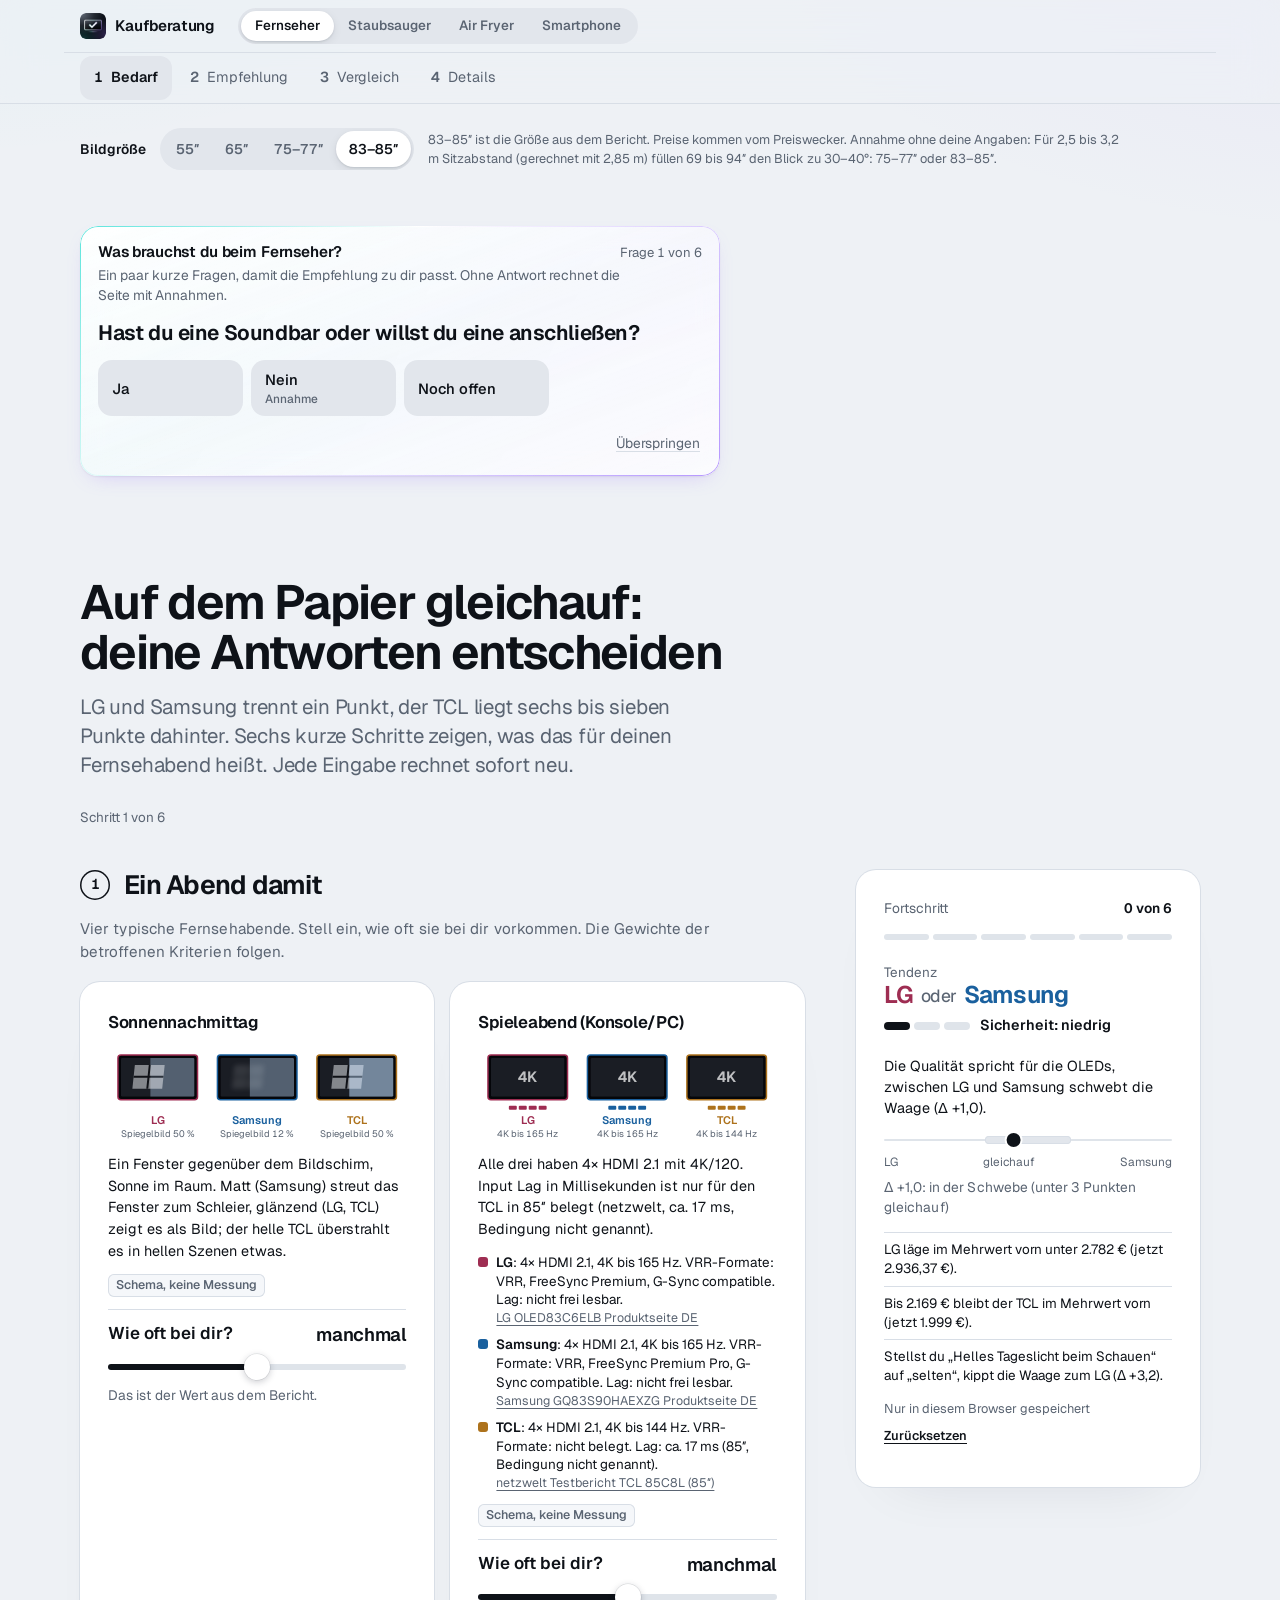
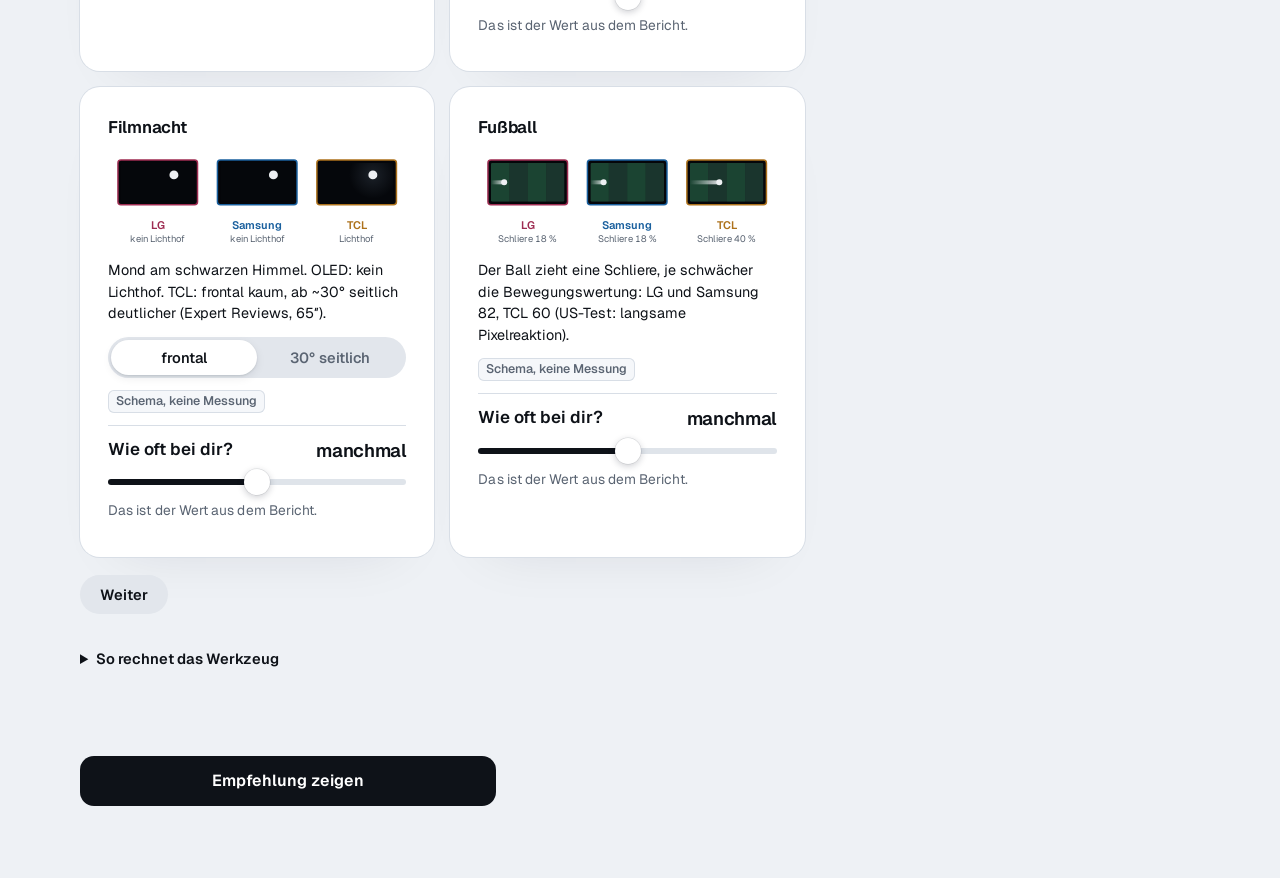
==== commit 3f7316a9: "App 8dbf0366c458" ====
--- a/index.html
+++ b/index.html
@@ -13,8 +13,8 @@
 <link rel="apple-touch-icon" href="icons/apple-touch-icon.png">
 <!-- Grundrahmen wie bei der Veröffentlichung auf claude.ai, damit die Seite gleich aussieht -->
 <style>:root{color-scheme:light;box-sizing:border-box;padding-top:env(safe-area-inset-top,0px);padding-bottom:env(safe-area-inset-bottom,0px)}html{scroll-padding-top:env(safe-area-inset-top,0px)}body{margin:0;padding:0;font:14px -apple-system,BlinkMacSystemFont,sans-serif;background:#fff;color:#000}img{max-width:100%}[hidden]:not([hidden=until-found i]){display:none!important}</style>
-<script>window.KB_APP_STAND="31a992c7c98d"</script>
-<script src="app.js?v=31a992c7c98d"></script>
+<script>window.KB_APP_STAND="8dbf0366c458"</script>
+<script src="app.js?v=8dbf0366c458"></script>
 </head><body>
 <meta name="claude:viewport-fit-sides" content="cover">
 <link rel="preconnect" href="https://fonts.googleapis.com">
@@ -514,7 +514,7 @@
 
 /* Anschlüsse */
 .dev{display:flex;flex-wrap:wrap;gap:8px}
-.chip{border:0;border-radius:var(--r-ctl);padding:6px 13px;font-size:.84rem;font-weight:560;background:var(--seg-bg);color:var(--muted);
+.chip{border:0;border-radius:var(--r-ctl);min-height:44px;padding:6px 13px;font-size:.84rem;font-weight:560;background:var(--seg-bg);color:var(--muted);
   box-shadow:inset 0 0 0 1px var(--line);transition:transform var(--t-press) var(--ease-out),background-color var(--t-swap) var(--ease-out),color var(--t-swap) var(--ease-out)}
 .chip[aria-pressed="true"]{background:var(--ctl);color:var(--ctl-ink);box-shadow:none}
 .chip:active{transform:scale(.97)}
@@ -636,23 +636,29 @@
 .navlinks a{transition:color var(--t-swap) var(--ease-out),background-color var(--t-swap) var(--ease-out)}
 .navlinks a[aria-current="true"]{color:var(--ink)}
 .navlinks a:focus-visible{outline:2px solid var(--ink);outline-offset:-2px;border-radius:999px}
+/* ===== V29 (16.11.2026): Kopfzeile = Gerät + Schrittleiste (Bedarf · Empfehlung · Vergleich · Details) =====
+   Rechner: Zeile 1 Marke und Geräte-Umschalter, Zeile 2 die vier Schritte. Handy: nur die Schritte, Gerätewahl unten (bereiche.css). */
+:root:root{--nav-r1:52px;--nav-r2:52px;--nav-h:calc(var(--nav-r1) + var(--nav-r2))}
+.navin{display:grid;grid-template-columns:auto minmax(0,1fr);grid-template-rows:var(--nav-r1) var(--nav-r2);height:auto;gap:0 24px;align-items:center}
+.localnav .navlinks{grid-column:1/-1;margin-left:0;height:var(--nav-r2);align-items:center;gap:4px;box-shadow:inset 0 1px 0 var(--line);
+  margin-inline:calc(-1 * max(16px, env(safe-area-inset-left, 0px))) calc(-1 * max(16px, env(safe-area-inset-right, 0px)));
+  padding-inline:max(16px, env(safe-area-inset-left, 0px)) max(16px, env(safe-area-inset-right, 0px))}
+.localnav .navlinks a{display:flex;align-items:center;gap:8px;min-height:44px;padding:0 14px;border-radius:12px;font-size:.9rem;color:var(--muted)}
+.navlinks .s-z{font-variant-numeric:tabular-nums;font-weight:600}
+.navin > .tabs{justify-self:start}
+.localnav .navlinks a[aria-current="step"]{color:var(--ink);background:var(--seg-bg);font-weight:600}
 @media (max-width:760px){
-  :root:root{--nav-r1:52px;--nav-r2:44px;--nav-h:calc(var(--nav-r1) + var(--nav-r2))}
-  .localnav{transition:transform 260ms var(--spring);will-change:transform}
-  .localnav.kompakt{transform:translateY(calc(var(--nav-r1) * -1))}
-  .navin{display:grid;grid-template-columns:auto minmax(0,1fr);grid-template-rows:var(--nav-r1) var(--nav-r2);height:auto;gap:0 12px;align-items:center}
-  .brand{display:block;font-size:.95rem}
-  .tabs{width:100%;max-width:none;display:flex}
-  .tabs button{flex:1;min-height:38px;font-size:.88rem;padding:6px 8px}
-  .navlinks{grid-column:1/-1;height:var(--nav-r2);align-items:center;gap:4px;margin:0 calc(-1 * max(16px, env(safe-area-inset-right, 0px))) 0 calc(-1 * max(16px, env(safe-area-inset-left, 0px)));
-    padding-inline:max(16px, env(safe-area-inset-left, 0px)) max(16px, env(safe-area-inset-right, 0px));
-    scroll-padding-inline:48px;box-shadow:inset 0 1px 0 var(--line)}
-  .localnav .navlinks a{position:relative;display:flex;align-items:center;height:34px;min-height:0;padding:0 13px;border-radius:999px;font-size:.88rem}
-  .localnav .navlinks a::after{content:"";position:absolute;inset:-5px -2px}
-  .localnav .navlinks a[aria-current="true"]{background:var(--seg-bg);font-weight:600}
+  :root:root{--nav-r1:0px;--nav-r2:56px}
+  .navin{grid-template-columns:minmax(0,1fr);grid-template-rows:var(--nav-r2);gap:0}
+  .localnav .navin > .brand,.localnav .navin > .tabs{display:none}
+  .localnav .navlinks{grid-column:1;display:grid;grid-template-columns:repeat(4,minmax(0,1fr));gap:4px;box-shadow:none;overflow:visible;
+    margin-inline:calc(-1 * max(16px, env(safe-area-inset-left, 0px)) + 8px) calc(-1 * max(16px, env(safe-area-inset-right, 0px)) + 8px);padding-inline:0;
+    -webkit-mask-image:none;mask-image:none}
+  .localnav .navlinks a{flex-direction:column;justify-content:center;gap:1px;min-height:48px;padding:0 2px;font-size:.78rem;line-height:1.2;white-space:nowrap}
+  .navlinks .s-z{font-size:.72rem}
   .localnav .navlinks a:active{transform:scale(.97)}
 }
-@media (max-width:440px){ .navin{gap:0 10px} }
+@media (max-width:440px){ .navin{gap:0} }
 @media (prefers-reduced-motion:reduce){
   .localnav{transition:none}
   .navlinks{transition:none}
@@ -692,7 +698,7 @@
 .sg-q:first-child{padding-top:0;box-shadow:none}
 .sg-q h3{font-size:1rem;font-weight:600}
 .sg-chips{display:flex;flex-wrap:wrap;gap:8px}
-.sg-chips .chip{min-height:36px}
+.sg-chips .chip{min-height:44px}
 .sg-res{position:sticky;top:calc(env(safe-area-inset-top, 0px) + var(--nav-h) + 16px);display:grid;gap:14px}
 .sg-pick{display:grid;gap:8px}
 .sg-pick h3{display:flex;align-items:center;gap:8px;font-size:1.3rem;letter-spacing:-.02em}
@@ -703,7 +709,7 @@
 .sg-bar{display:flex;flex-wrap:wrap;gap:10px 20px;align-items:center}
 .sg-rowx{grid-column:1/-1;display:flex;flex-wrap:wrap;gap:6px 14px;align-items:center;font-size:.84rem;color:var(--muted);margin-top:6px}
 .sg-rowx .pr{color:var(--ink);font-weight:600;font-variant-numeric:tabular-nums}
-.sg-rowx .det{flex-basis:100%;line-height:1.4}
+.sg-rowx details.preisquelle{flex-basis:100%;line-height:1.4}
 .tag.ok{color:var(--good);box-shadow:inset 0 0 0 1px var(--good);background:transparent}
 .tag.part{color:var(--warn);box-shadow:inset 0 0 0 1px var(--warn);background:transparent}
 .tag.no{color:var(--muted);border:1px dashed var(--gap-line);box-shadow:none;background:transparent}
@@ -1153,6 +1159,27 @@
   .pw-knopf:active{transform:none}
 }
 
+/* ===== V29 Etappe 3 (16.11.2026) ===== */
+/* Preisquelle: Händler-, Versand- und Formeltexte zugeklappt, in allen Reitern gleich. Zeile ruhig und klein,
+   Tippfläche 44 px. details.preisquelle > summary schlägt .mehr-liste summary (Vergleich › Preise ist selbst eine Aufklappliste). */
+details.preisquelle{margin:0;max-width:46rem;min-width:0}
+details.preisquelle > summary{display:inline-flex;align-items:center;gap:8px;min-height:44px;padding:0;cursor:pointer;list-style:none;
+  font-size:.84rem;font-weight:560;color:var(--muted)}
+details.preisquelle > summary::-webkit-details-marker{display:none}
+details.preisquelle > summary::after{content:"";width:7px;height:7px;margin:0 0 0 2px;flex:none;
+  border-right:1.5px solid currentColor;border-bottom:1.5px solid currentColor;transform:rotate(45deg) translate(-2px,-2px);
+  transition:transform var(--t-swap) var(--ease-out)}
+details.preisquelle[open] > summary::after{transform:rotate(225deg) translate(-2px,-2px)}
+details.preisquelle > summary:focus-visible{outline:2px solid var(--ctl);outline-offset:2px;border-radius:6px}
+@media (hover:hover) and (pointer:fine){ details.preisquelle > summary:hover{color:var(--ink)} }
+details.preisquelle > p{margin:0 0 10px}
+.gr-karte details.preisquelle{margin-top:2px}
+/* Leerfläche: section{padding-block:clamp(72px,10vw,128px) 0} aus der Quelle trifft den ersten Abschnitt eines Bereichs,
+   sobald davor eine Zeile steht (z. B. „Deine Angaben“). Erster Abschnitt im Bereich daher wie direkt unter dem Titel. */
+.bereich > section:first-of-type{padding-top:clamp(28px,4.5vw,56px)}
+.bereich > :not(.b-titel) + section.start{padding-top:clamp(12px,2vw,20px)}
+@media (prefers-reduced-motion:reduce){ details.preisquelle > summary::after{transition:none} }
+
 /* ===== Versionsverlauf (V14): Fußzeilen-Knopf + Blatt (mobil von unten, am Rechner mittig) ===== */
 .vfoot{padding-block:8px 28px;display:flex;flex-wrap:wrap;align-items:center;gap:4px 14px}
 .vchip{position:relative;display:inline-flex;align-items:center;gap:8px;min-height:44px;padding:0 6px;margin-left:-6px;border:0;background:transparent;
@@ -1232,19 +1259,33 @@
 .localnav .brand{display:inline-flex;align-items:center;gap:9px}
 .brand img{width:26px;height:26px;border-radius:23%;display:block;flex:none}
 
-/* Bereiche: nur einer sichtbar */
+/* Bereiche: nur einer sichtbar. V29: vier gleiche Bereiche je Reiter, Überschrift nur für Fokus und Vorlesen */
 .bereich{display:block}
-.bereich > section:first-child,.bpane > section:first-child{padding-top:clamp(28px,4.5vw,56px)}
-.bpane > section + section{padding-top:clamp(56px,8vw,96px)}
-
-/* Kopfzeile am Rechner: fünf Bereiche als Links, aktiver als Pille */
-.navlinks[data-view]{gap:4px}
-.navlinks[data-view] a{display:flex;align-items:center;height:34px;padding:0 14px;border-radius:999px;font-size:.88rem}
-.navlinks a[aria-current="page"]{color:var(--ink);background:var(--seg-bg);font-weight:600}
-
-/* Umschalter in Vergleich und Preise */
-.bseg{display:flex;width:max-content;max-width:100%;margin-top:clamp(20px,3vw,32px)}
-.bseg button{padding:8px 18px;font-size:.88rem}
+.b-titel{position:absolute;width:1px;height:1px;margin:0;overflow:hidden;clip-path:inset(50%);white-space:nowrap}
+.bereich > .b-titel + section,.v-rang > div > section:first-child,.v-rang > section:first-child{padding-top:clamp(28px,4.5vw,56px)}
+.v-rang section + section{padding-top:clamp(56px,8vw,96px)}
+.b-werkzeug > section:first-child{padding-top:clamp(48px,7vw,80px)}
+
+/* V29: Vergleich – Rangliste offen, Technik und Preise als Listen zum Aufklappen (eine Ebene, kein zweiter Umschalter) */
+.v-gruppe{margin-top:clamp(48px,7vw,80px)}
+.v-gruppe.v-rang{margin-top:0}
+.v-titel{font-size:1.12rem;font-weight:620;letter-spacing:-.012em}
+.v-titel + .mehr-liste{margin-top:12px}
+
+/* V29: Ende jedes Bereichs – Hauptknopf zum nächsten Schritt, darunter Textlink zurück */
+.b-fuss{display:grid;justify-items:stretch;gap:4px;max-width:26rem;margin-top:clamp(48px,7vw,80px)}
+.b-weiter{display:flex;justify-content:center;align-items:center;min-height:50px;padding:12px 20px;border-radius:14px;
+  background:var(--ctl);color:var(--ctl-ink);font-weight:620;font-size:1rem;text-decoration:none;
+  transition:transform var(--t-press) var(--ease-out)}
+.b-weiter:active{transform:scale(.98)}
+.b-zurueck{display:flex;justify-content:center;align-items:center;min-height:44px;padding:0 12px;color:var(--muted);font-size:.92rem;
+  text-decoration:none;border-radius:12px}
+@media (hover:hover) and (pointer:fine){ .b-zurueck:hover{color:var(--ink)} }
+
+/* V29: Versionshinweis einmal sichtbar, im Bereich Details (technik.js hängt .vfoot in den Platzhalter der Ansicht) */
+.vfoot{display:none}
+.vplatz{margin-top:20px}
+.vplatz .vfoot{display:flex;padding-inline:0;max-width:none;margin:0}
 
 /* ---------- Empfehlung (Startbildschirm) ---------- */
 .start{display:grid;grid-template-columns:minmax(0,1fr);gap:0;max-width:none}
@@ -1299,19 +1340,19 @@
   .st-liste,.st-wecker,.st-knopf,.st-hin{max-width:none}
 }
 
-/* ---------- Mehr: Liste zum Aufklappen ---------- */
+/* ---------- Listen zum Aufklappen (Details, Vergleich › Technik/Preise) ---------- */
 .mehr-liste{margin-top:clamp(20px,3vw,32px);box-shadow:inset 0 1px 0 var(--line)}
-.mehr-liste > details,.mehr-liste > .mehr-v{box-shadow:inset 0 -1px 0 var(--line)}
-.mehr-liste summary,.mehr-v{display:flex;align-items:center;gap:12px;min-height:60px;padding:12px 0;cursor:pointer;list-style:none}
+.mehr-liste > details{box-shadow:inset 0 -1px 0 var(--line)}
+.mehr-liste summary{display:flex;align-items:center;gap:12px;min-height:60px;padding:12px 0;cursor:pointer;list-style:none}
 .mehr-liste summary::-webkit-details-marker{display:none}
-.mehr-liste summary span,.mehr-v span{display:grid;gap:2px;min-width:0}
-.mehr-liste summary b,.mehr-v b{font-weight:600;font-size:1rem}
-.mehr-liste summary small,.mehr-v small{font-size:.84rem;color:var(--muted)}
-.mehr-v{width:100%;border:0;background:transparent;color:var(--ink);font:inherit;text-align:left}
-.mehr-v .chev{margin-left:auto;margin-right:2px}
+.mehr-liste summary span{display:grid;gap:2px;min-width:0}
+.mehr-liste summary b{font-weight:600;font-size:1rem}
+.mehr-liste summary small{font-size:.84rem;color:var(--muted)}
 .mehr-liste details > section{padding:8px 0 36px}
 .mehr-liste details > section > .sh > h2{position:absolute;width:1px;height:1px;overflow:hidden;clip:rect(0 0 0 0);white-space:nowrap}
-.bereich-mehr > footer{margin-top:36px}
+/* Mehrere Abschnitte in einem Eintrag (z. B. Kosten): ab dem zweiten bleibt die Überschrift sichtbar */
+.mehr-liste details > section + section > .sh > h2{position:static;width:auto;height:auto;overflow:visible;clip:auto;white-space:normal}
+.bereich-details > footer{margin-top:36px}
 
 /* ---------- Entscheiden: ein Schritt nach dem anderen ---------- */
 .es-steps.is-einzeln > .es-step:not(.is-cur){display:none}
@@ -1323,41 +1364,33 @@
 .es-wrows:not(.is-alle) > .es-wrow:nth-child(n+4){display:none}
 .es-walle{margin-top:10px}
 
-/* ---------- Untere Leiste (Handy) ---------- */
-.bleiste{display:none}
+/* ---------- V29: Gerätewahl unten (Handy ≤ 760 px), am Rechner bleibt der Umschalter in der Kopfzeile ---------- */
+.geraete{display:none}
 @media (max-width:760px){
-  :root:root.kb-bl{--nav-h:var(--nav-r1)}
-  .kb-bl .localnav .navlinks[data-view]{display:none}
-  .kb-bl .navin{grid-template-rows:var(--nav-r1)}
   .kb-bl body{padding-bottom:calc(var(--bl-h) + 40px + env(safe-area-inset-bottom, 0px))}
-  .kb-bl .bleiste{display:grid;grid-template-columns:repeat(5,minmax(0,1fr));position:fixed;left:0;right:0;bottom:0;z-index:25;
-    padding:4px max(4px, env(safe-area-inset-right, 0px)) env(safe-area-inset-bottom, 0px) max(4px, env(safe-area-inset-left, 0px));
+  .geraete{display:grid;grid-template-columns:repeat(4,minmax(0,1fr));position:fixed;left:0;right:0;bottom:0;z-index:25;
+    padding:0 max(4px, env(safe-area-inset-right, 0px)) env(safe-area-inset-bottom, 0px) max(4px, env(safe-area-inset-left, 0px));
     background:var(--nav-bg);-webkit-backdrop-filter:saturate(180%) blur(20px);backdrop-filter:saturate(180%) blur(20px);
     box-shadow:inset 0 1px 0 var(--line)}
-  .bleiste a{display:flex;flex-direction:column;align-items:center;justify-content:center;gap:3px;height:var(--bl-h);
+  .geraete a{display:flex;flex-direction:column;align-items:center;justify-content:center;gap:3px;height:var(--bl-h);
     color:var(--muted);text-decoration:none;font-size:.69rem;font-weight:560;letter-spacing:.01em;-webkit-tap-highlight-color:transparent}
-  .bleiste svg{width:24px;height:24px;fill:none;stroke:currentColor;stroke-width:1.7;stroke-linecap:round;stroke-linejoin:round;
+  .geraete svg{width:24px;height:24px;fill:none;stroke:currentColor;stroke-width:1.7;stroke-linecap:round;stroke-linejoin:round;
     transition:transform var(--t-press) var(--ease-out)}
-  .bleiste a[aria-current="page"]{color:var(--ink)}
-  .bleiste a[aria-current="page"] svg{stroke-width:2}
-  .bleiste a:active svg{transform:scale(.88)}
-  .bleiste a:focus-visible{outline:2px solid var(--ink);outline-offset:-4px;border-radius:12px}
-  .kb-bl .vfoot{display:none}
-  .bseg{width:100%}
-  .bseg button{flex:1 1 auto;padding:8px 8px;font-size:.8rem;min-width:0}
-  .st-wecker,.st-knopf{max-width:none}
+  .geraete a[aria-current="page"]{color:var(--ink)}
+  .geraete a[aria-current="page"] svg{stroke-width:2}
+  .geraete a:active svg{transform:scale(.88)}
+  .geraete a:focus-visible{outline:2px solid var(--ink);outline-offset:-4px;border-radius:12px}
+  .b-fuss{max-width:none}
 }
-@media (min-width:761px){ .kb-bl .vfoot{display:none} }
-.bleiste[hidden]{display:none!important}
-@media (prefers-reduced-transparency:reduce){ .bleiste{background:var(--bg)!important;-webkit-backdrop-filter:none!important;backdrop-filter:none!important} }
-@media (prefers-contrast:more){ .bleiste{background:var(--bg)!important;-webkit-backdrop-filter:none!important;backdrop-filter:none!important;box-shadow:inset 0 1px 0 var(--ink)!important} }
+@media (prefers-reduced-transparency:reduce){ .geraete{background:var(--bg)!important;-webkit-backdrop-filter:none!important;backdrop-filter:none!important} }
+@media (prefers-contrast:more){ .geraete{background:var(--bg)!important;-webkit-backdrop-filter:none!important;backdrop-filter:none!important;box-shadow:inset 0 1px 0 var(--ink)!important} }
 @media (prefers-reduced-motion:reduce){
-  .st-knopf,.st-wecker,.bleiste svg{transition:none}
-  .st-knopf:active,.st-wecker:active,.bleiste a:active svg{transform:none}
+  .st-knopf,.st-wecker,.geraete svg,.b-weiter{transition:none}
+  .st-knopf:active,.st-wecker:active,.geraete a:active svg,.b-weiter:active{transform:none}
   .st-det > summary::after,.mehr-liste summary::after{transition:none}
 }
 
-/* ===== Runde 9 (09.11.2026): Staubsauger in fünf Bereichen ===== */
+/* ===== Runde 9 (09.11.2026): Staubsauger ===== */
 /* Startbildschirm: Rolle links unter dem Namen (darf umbrechen), Punkte rechts unter dem Preis */
 .sg-start .st-s{text-align:left;white-space:normal;padding-left:19px;line-height:1.35}
 .sg-start .st-k{padding-left:0;text-align:right;white-space:nowrap}
@@ -1557,7 +1590,7 @@
 
 /* ---------- Upgrade-Check: Divergenzbalken um die Null ---------- */
 .sp-chips{display:flex;flex-wrap:wrap;gap:8px;margin:6px 0 14px}
-.sp-chip{display:inline-flex;align-items:center;gap:8px;min-height:40px;padding:6px 14px;border:0;border-radius:var(--r-ctl);
+.sp-chip{display:inline-flex;align-items:center;gap:8px;min-height:44px;padding:6px 14px;border:0;border-radius:var(--r-ctl);
   background:var(--seg-bg);color:var(--muted);font:inherit;font-size:.86rem;font-weight:560;cursor:pointer;
   transition:transform var(--t-press) var(--ease-out),color var(--t-swap) var(--ease-out)}
 .sp-chip[aria-pressed="true"]{background:var(--surface);color:var(--ink);box-shadow:inset 0 0 0 1.5px var(--c,var(--ink)),0 1px 3px var(--shadow)}
@@ -1790,6 +1823,8 @@
 
 /* Abschnitte sind Grids: ohne min-width:0 schiebt eine breite Tabelle die ganze Seite quer auf */
 #gr-preise,#gr-vergleich{min-width:0}
+/* V29 Etappe 3: Beträge nie umbrechen (Zahl und „€“ bleiben zusammen) */
+#gr-preise .gr-eur,#gr-preise .kv dd > b,#gr-preise td.num{white-space:nowrap}
 
 /* Preise › Größen */
 .gr-lead{max-width:44rem;color:var(--muted);font-size:.92rem;margin:0 0 16px}
@@ -1804,9 +1839,7 @@
 .gr-tech td small{display:block;font-size:.72rem;color:var(--muted);margin-top:3px}
 .gr-tech th .sw{margin-right:6px}
 
-/* ===== Suche „Was ist dir wichtig?“ (V25): Einstiege, Blatt (Bauart wie Versionsverlauf), Rangliste, Vergleich ===== */
-button.sd-ein{width:100%;border:0;font:inherit;text-align:left;cursor:pointer;margin-top:0;margin-bottom:12px}
-.st-aktion .sd-ein + .st-wecker{margin-top:0}
+/* ===== Suche „Alle Geräte durchsuchen“ (V25; V29: ein Einstieg oben im Vergleich): Einstieg, Blatt (Bauart wie Versionsverlauf), Rangliste, Vergleich ===== */
 .sd-ein-v{display:flex;align-items:center;gap:12px;width:100%;max-width:40rem;margin:0 0 20px;padding:12px 14px;min-height:56px;border:0;color:var(--ink);font:inherit;text-align:left;cursor:pointer;
   transition:transform var(--t-press) var(--ease-out)}
 .sd-ein-v span{flex:1;min-width:0;display:grid;gap:1px;font-size:.92rem;font-weight:560}
@@ -1829,7 +1862,7 @@
 .sd-gr legend{padding:0;font-size:.92rem;font-weight:600}
 .sd-hin{margin:2px 0 8px;color:var(--muted)}
 .sd-chips{display:flex;flex-wrap:wrap;gap:8px}
-.sd-chip{min-height:40px;padding:8px 14px;border:0;border-radius:999px;background:var(--seg-bg);color:var(--ink);font:inherit;font-size:.9rem;cursor:pointer;
+.sd-chip{min-height:44px;padding:8px 14px;border:0;border-radius:999px;background:var(--seg-bg);color:var(--ink);font:inherit;font-size:.9rem;cursor:pointer;
   box-shadow:inset 0 0 0 1px transparent;transition:transform var(--t-press) var(--ease-out),background var(--t-swap) var(--ease-out),color var(--t-swap) var(--ease-out)}
 .sd-chip[aria-pressed="true"]{background:var(--ctl);color:var(--ctl-ink)}
 .sd-chip-vor[aria-pressed="false"]{background:transparent;box-shadow:inset 0 0 0 1px var(--line)}
@@ -1858,7 +1891,7 @@
 .sd-tag.neu{background:var(--ctl);color:var(--ctl-ink)}
 .sd-tag.warn{background:transparent;color:var(--warn);box-shadow:inset 0 0 0 1px var(--warn)}
 .sd-akt{display:flex;flex-wrap:wrap;gap:8px}
-.sd-btn{min-height:40px;padding:8px 14px;border:0;border-radius:12px;background:transparent;color:var(--ink);font:inherit;font-size:.86rem;cursor:pointer;
+.sd-btn{min-height:44px;padding:8px 14px;border:0;border-radius:12px;background:transparent;color:var(--ink);font:inherit;font-size:.86rem;cursor:pointer;
   box-shadow:inset 0 0 0 1px var(--line);transition:transform var(--t-press) var(--ease-out)}
 .sd-btn[aria-pressed="true"]{background:var(--ctl);color:var(--ctl-ink);box-shadow:none}
 .sd-btn:disabled{color:var(--muted);cursor:default}
@@ -1970,6 +2003,18 @@
 .ein-anz{color:var(--muted)}
 .ein-zeile .ein-aendern{color:var(--ink);font-weight:560}
 
+/* V29 Etappe 2: dieselbe Zeile oben in Empfehlung und Vergleich (einstieg.js, #<praefix>-empfehlung|vergleich-angaben).
+   Eine Angabe bricht nie in sich um („1.000–2.000 €“); „Ändern“ ist ein Link mit 44 px Trefferfläche. */
+.ein-antw{max-width:40rem;margin:0 0 14px;min-width:0}
+/* Die Zeile steht jetzt direkt unter der (unsichtbaren) Bereichsüberschrift; sie übernimmt den oberen Abstand,
+   den bereiche.css sonst der ersten Sektion gibt (.b-titel + section greift dann nicht mehr). */
+.bereich > .b-titel + .ein-antw{padding-top:clamp(28px,4.5vw,56px)}
+.ein-antw .ein-zeile{color:var(--muted)}
+.ein-antw .ein-ang{color:var(--ink)}
+.ein-k{white-space:nowrap}
+a.ein-link{display:inline-flex;align-items:center}
+.ein-antw .ein-aendern{margin-left:auto}
+
 .ein-wahl-k:focus-visible,.ein-link:focus-visible{outline:2px solid var(--ink);outline-offset:2px}
 
 @media (prefers-reduced-motion:reduce){
@@ -1981,6 +2026,7 @@
 
 <canvas class="himmel" id="himmel" aria-hidden="true"></canvas>
 <nav class="localnav" aria-label="Kaufberatung">
+  <!-- V29: Zeile 1 Gerät (am Handy unten als #geraete), Zeile 2 Schrittleiste je Ansicht -->
   <div class="navin">
     <a class="brand" href="#tv"><img src="[data-uri]" alt="" width="26" height="26"><span class="brand-t">Kaufberatung</span></a>
     <div class="segx tabs" id="tabs" role="tablist" aria-label="Gerät">
@@ -1990,76 +2036,22 @@
       <button type="button" role="tab" id="tab-airfryer" data-k="airfryer" aria-controls="view-airfryer" aria-selected="false" tabindex="-1"><span class="t-l">Air Fryer</span><span class="t-k" aria-hidden="true">Air Fryer</span></button>
       <button type="button" role="tab" id="tab-smartphone" data-k="smartphone" aria-controls="view-smartphone" aria-selected="false" tabindex="-1"><span class="t-l">Smartphone</span><span class="t-k" aria-hidden="true">Handy</span></button>
     </div>
-    <div class="navlinks" data-view="tv">
-      <a href="#tv-empfehlung" data-bl="empfehlung">Empfehlung</a><a href="#tv-entscheiden" data-bl="entscheiden">Entscheiden</a><a href="#tv-vergleich" data-bl="vergleich">Vergleich</a><a href="#tv-preise" data-bl="preise">Preise</a><a href="#tv-mehr" data-bl="mehr">Mehr</a>
+    <div class="navlinks" data-view="tv" role="navigation" aria-label="Schritte Fernseher">
+      <a href="#tv-bedarf" data-bl="bedarf"><span class="s-z">1</span><span class="s-n">Bedarf</span></a><a href="#tv-empfehlung" data-bl="empfehlung"><span class="s-z">2</span><span class="s-n">Empfehlung</span></a><a href="#tv-vergleich" data-bl="vergleich"><span class="s-z">3</span><span class="s-n">Vergleich</span></a><a href="#tv-details" data-bl="details"><span class="s-z">4</span><span class="s-n">Details</span></a>
     </div>
-    <div class="navlinks" data-view="sauger" hidden><a href="#sauger-empfehlung" data-bl="empfehlung">Empfehlung</a><a href="#sauger-entscheiden" data-bl="entscheiden">Entscheiden</a><a href="#sauger-vergleich" data-bl="vergleich">Vergleich</a><a href="#sauger-technik" data-bl="technik">Technik</a><a href="#sauger-mehr" data-bl="mehr">Mehr</a></div>
-    <div class="navlinks" data-view="airfryer" hidden><a href="#airfryer-empfehlung" data-bl="empfehlung">Empfehlung</a><a href="#airfryer-vergleich" data-bl="vergleich">Vergleich</a><a href="#airfryer-preise" data-bl="preise">Preise</a><a href="#airfryer-mehr" data-bl="mehr">Mehr</a></div>
-    <div class="navlinks" data-view="smartphone" hidden><a href="#smartphone-empfehlung" data-bl="empfehlung">Empfehlung</a><a href="#smartphone-entscheiden" data-bl="entscheiden">Entscheiden</a><a href="#smartphone-vergleich" data-bl="vergleich">Vergleich</a><a href="#smartphone-preise" data-bl="preise">Preise</a><a href="#smartphone-mehr" data-bl="mehr">Mehr</a></div>
+    <div class="navlinks" data-view="sauger" role="navigation" aria-label="Schritte Staubsauger" hidden><a href="#sauger-bedarf" data-bl="bedarf"><span class="s-z">1</span><span class="s-n">Bedarf</span></a><a href="#sauger-empfehlung" data-bl="empfehlung"><span class="s-z">2</span><span class="s-n">Empfehlung</span></a><a href="#sauger-vergleich" data-bl="vergleich"><span class="s-z">3</span><span class="s-n">Vergleich</span></a><a href="#sauger-details" data-bl="details"><span class="s-z">4</span><span class="s-n">Details</span></a></div>
+    <div class="navlinks" data-view="airfryer" role="navigation" aria-label="Schritte Air Fryer" hidden><a href="#airfryer-bedarf" data-bl="bedarf"><span class="s-z">1</span><span class="s-n">Bedarf</span></a><a href="#airfryer-empfehlung" data-bl="empfehlung"><span class="s-z">2</span><span class="s-n">Empfehlung</span></a><a href="#airfryer-vergleich" data-bl="vergleich"><span class="s-z">3</span><span class="s-n">Vergleich</span></a><a href="#airfryer-details" data-bl="details"><span class="s-z">4</span><span class="s-n">Details</span></a></div>
+    <div class="navlinks" data-view="smartphone" role="navigation" aria-label="Schritte Smartphone" hidden><a href="#smartphone-bedarf" data-bl="bedarf"><span class="s-z">1</span><span class="s-n">Bedarf</span></a><a href="#smartphone-empfehlung" data-bl="empfehlung"><span class="s-z">2</span><span class="s-n">Empfehlung</span></a><a href="#smartphone-vergleich" data-bl="vergleich"><span class="s-z">3</span><span class="s-n">Vergleich</span></a><a href="#smartphone-details" data-bl="details"><span class="s-z">4</span><span class="s-n">Details</span></a></div>
   </div>
 </nav>
 
 <main class="view" id="view-tv" role="tabpanel" aria-labelledby="tab-tv" tabindex="-1">
 <div class="wrap">
 <div class="gr-leiste"><span class="gr-t" id="gr-t">Bildgröße</span><div class="segx" id="gr-seg" role="group" aria-labelledby="gr-t"><i class="thumb" aria-hidden="true"></i><button type="button" data-g="55" aria-pressed="false">55″</button><button type="button" data-g="65" aria-pressed="false">65″</button><button type="button" data-g="77" aria-pressed="false">75–77″</button><button type="button" data-g="83" aria-pressed="true">83–85″</button></div><p class="gr-hin" id="gr-hin" aria-live="polite"></p></div>
-<div class="bereich" id="tv-empfehlung" data-b="empfehlung" aria-label="Empfehlung">
+<div class="bereich bereich-bedarf" id="tv-bedarf" data-b="bedarf" aria-labelledby="tv-bedarf-t" hidden>
+<h2 class="b-titel" id="tv-bedarf-t" tabindex="-1">Bedarf</h2>
   <section class="einstieg" data-reiter="tv"></section>
-  <section id="fazit" class="start" aria-labelledby="h-fazit">
-    <header class="sh st-kopf" id="top"><h1 class="st-frage">Welcher Fernseher passt zu dir?</h1><h2 id="h-fazit">Zwei OLEDs gleichauf, der TCL ist 580 bis 600 € günstiger</h2></header>
-    <ol class="st-liste" aria-label="Kandidaten nach Punkten"><li data-m="lg"><span class="st-n"><i class="sw" style="--c:var(--lg)"></i>LG OLED83C6</span><span class="st-p n">2.779 €</span><span class="st-k"><b>83,4</b> Punkte</span><span class="st-s">83″ OLED, RGB-Tandem</span></li><li data-m="sam"><span class="st-n"><i class="sw" style="--c:var(--sam)"></i>Samsung GQ83S90H</span><span class="st-p n">2.799 €</span><span class="st-k"><b>82,4</b> Punkte</span><span class="st-s">83″ OLED, matt</span></li><li data-m="tcl"><span class="st-n"><i class="sw" style="--c:var(--tcl)"></i>TCL 85C8L</span><span class="st-p n">2.199 €</span><span class="st-k"><b>76,0</b> Punkte</span><span class="st-s">85″ Mini-LED</span></li></ol>
-    <p class="small st-hin" id="st-hin">Punkte und Preise aus dem Fazit vom 07.11.2026; aktuelle Preise unter Preise, Wecker.</p>
-    <p class="small st-hin" id="tv-ein-hin" aria-live="polite"></p>
-    <div class="st-aktion"><a class="st-wecker" id="st-wecker" href="#preiswecker"><i aria-hidden="true"></i><span><b id="st-w1">Preiswecker</b><small id="st-w2"></small></span><em aria-hidden="true">›</em></a>
-    <a class="st-knopf" href="#tv-entscheiden">Jetzt entscheiden</a></div>
-    <details class="st-det" id="fazit-details"><summary>Begründung und Details</summary><div class="st-det-in">
-    <div class="compare">
-      <article class="model" style="--c:var(--sam)">
-        <div class="size" aria-hidden="true"><i class="panelv" style="--w:97.65%"><b>83″</b></i><i class="ghost"><b>65″</b></i></div>
-        <h3><i class="sw"></i>Samsung GQ83S90H</h3>
-        <p class="kind">83″ OLED, matt</p>
-        <p class="score"><span class="n">82,4</span><span class="u">Punkte</span></p>
-        <p class="rng">Spanne 78,2–86,0</p>
-        <p class="price"><span class="n">2.799 €</span><small>Amazon.de, versandfrei; Tiefstpreis der letzten acht Wochen</small></p>
-        <p class="pl"><span class="n">11,6</span> Punkte Mehrwert je 1.000 €</p>
-        <p class="why">Für Fensterspiegelungen tagsüber: OLED-Schwarz mit der wirksamsten Entspiegelung. Kein Dolby Vision.</p>
-      </article>
-      <article class="model" style="--c:var(--lg)">
-        <div class="size" aria-hidden="true"><i class="panelv" style="--w:97.65%"><b>83″</b></i><i class="ghost"><b>65″</b></i></div>
-        <h3><i class="sw"></i>LG OLED83C6</h3>
-        <p class="kind">83″ OLED, RGB-Tandem</p>
-        <p class="score"><span class="n">83,4</span><span class="u">Punkte</span></p>
-        <p class="rng">Spanne 79,3–86,6</p>
-        <p class="price"><span class="n">2.779 €</span><small>computeruniverse und Cyberport, versandfrei; Alternate 2.848,99 € inkl. Spedition</small></p>
-        <p class="pl"><span class="n">12,1</span> Punkte Mehrwert je 1.000 €</p>
-        <p class="why">Bestes Kinobild, beste Verarbeitung schwacher Quellen. Glänzend: Fensterbilder bleiben sichtbar.</p>
-      </article>
-      <article class="model" style="--c:var(--tcl)">
-        <div class="size" aria-hidden="true"><i class="panelv" style="--w:100%"><b>85″</b></i><i class="ghost"><b>65″</b></i></div>
-        <h3><i class="sw"></i>TCL 85C8L</h3>
-        <p class="kind">85″ Mini-LED</p>
-        <p class="score"><span class="n">76,0</span><span class="u">Punkte</span></p>
-        <p class="rng">Spanne 70,1–80,5</p>
-        <p class="price"><span class="n">2.199 €</span><small>Amazon.de, versandfrei (am Morgen 2.399 €); alza.de 2.369 €</small></p>
-        <p class="pl"><span class="n">11,9</span> Punkte Mehrwert je 1.000 €</p>
-        <p class="why">Preis-Leistung, größte Fläche, sehr hell, im EU-Test farbtreu. Schwächer bei Spiegelungen, Blooming ab ~30° seitlich, Bewegungsschärfe laut US-Test.</p>
-      </article>
-    </div>
-    <p class="small cmpnote">Punkte und Spannen mit den Gewichten des Berichts; die Regler weiter unten ändern nur die Rangliste. Bildflächen maßstäblich nach Diagonale (16:9), gestrichelt das Vergleichsgerät mit 65″.</p>
-    <p class="small cmpnote r6-heute">Preise im Fazit vom 07.11.2026 abends. Heute (08.11.2026, inkl. belegtem Versand): TCL 2.369 € bei alza.de (Mediamarkt/Saturn 2.289 € ohne belegten Speditionsversand), LG 2.779 € (Variante C69LB 2.499 € bei expert.de, 1,8 Sterne), Samsung 2.799 €. Das Werkzeug <a href="#entscheiden">Entscheiden</a> rechnet mit den heutigen bzw. vom <a href="#preiswecker">Preiswecker</a> gemeldeten Preisen.</p>
-    <div class="verdict">
-      <p>LG und Samsung trennt ein Punkt, die Spannen überlappen fast vollständig. Entscheidend sind zwei Fragen: Wie sehr stören dich Spiegelbilder von Fenstern tagsüber, und würdest du Dolby Vision (UHD-Blu-ray, Netflix) vermissen? Das Vergleichsgerät kommt im Bericht auf <span class="n">49,8</span>.</p>
-      <p class="small">Günstiger beim LG: Die Expert-Variante OLED83C69LB ist laut zambullo.de bildgleich (anderer Vertrieb, Fernbedienung ohne Zifferntasten) und kostet am Abend weiterhin ab 2.678,90 € inkl. Versand (rund 100 € unter dem C6ELB mit 2.779 €) bei expert.de (Händlerbewertung 1,8 von 5) bzw. 2.788,90 € bei Gamingoase.de (4,7 von 5). testbericht.de nannte am Morgen 2.539 € für den OLED83C67LA bei MediaMarkt/Saturn, nicht bestätigt. Cashback nicht eingerechnet. Preise vor Black Friday erneut prüfen, siehe <a href="#verlauf">Preisverlauf</a>.</p>
-    </div>
-    </div></details>
-    <div class="st-fuss"><p class="lead">Auswahl: drei Fernseher um 83/85 Zoll im Preisband von etwa 2.000 bis 3.400 € (Marktstand 07.11.2026), andere Größen unter Preise, Größen. Rechenbasis ist ein Vergleichsgerät: Sony KD-65XH9005 (65″, 2020, Mittelklasse). Die Regler zeigen, wie sich die Rangfolge mit deinen Prioritäten verschiebt.</p>
-      <dl class="facts">
-        <div><dt>Recherchestand</dt><dd>07.11.2026</dd></div>
-        <div><dt>Benchmark</dt><dd>Noten Version 2.1, von Codex geprüft; Preisteil Version 3</dd></div>
-        <div><dt>Preise</dt><dd>inkl. Lieferung, heise-Preisvergleich, ca. 18:15–18:25 Uhr</dd></div>
-      </dl></div>
-  </section>
-</div>
-<div class="bereich" id="tv-entscheiden" data-b="entscheiden" aria-label="Entscheiden" hidden>
+<div class="b-werkzeug" id="tv-entscheiden">
   <section id="entscheiden" aria-labelledby="h-ent">
     <header class="sh">
       <h2 id="h-ent">Auf dem Papier gleichauf: deine Antworten entscheiden</h2>
@@ -2116,14 +2108,69 @@
         <p><b>Schritt 2:</b> egal = 0 · normal = 1 · wichtig = 2, nur für die acht Kriterien, bei denen LG und Samsung mindestens 3 Punkte auseinanderliegen. Die Waage zeigt Δ = Note LG − Note Samsung. Unter 3 Punkten gilt das als gleichauf („in der Schwebe“).</p>
         <p><b>Mehrwert</b> je 1.000 € = (Note − Note Vergleichsgerät) ÷ Preis × 1.000, wie im Abschnitt Mehrwert. Die Kipppunkte lösen diese Gleichung nach dem Preis auf, bei dem zwei Modelle gleichziehen. Der Waage-Kipppunkt probiert jede einzelne Reglerstufe und jeden Waage-Faktor allein aus.</p>
         <p><b>Sicherheit:</b> Jede Stufe („OLED oder TCL“, „LG oder Samsung“) sammelt Signale. Für OLED oder TCL: dein Ja oder Nein zum Aufpreis, der Reue-Test, der Mehrwertabstand (ab 1,2 Punkten) und der Notenabstand (ab 3 Punkten). Für LG oder Samsung: die Waage (ab 3 Punkten), der Reue-Test, das Bauchgefühl beim Münzwurf und der Mehrwertabstand (ab 1,2 Punkten). Hoch: mindestens zwei Signale für eine Seite und keines dagegen. Mittel: mehr dafür als dagegen. Niedrig: gleich viele. Die Gesamtsicherheit ist die schwächere der beiden Stufen.</p>
-        <p class="small">Noten stammen aus dem Bericht (Version 2.1, von Codex geprüft). Die Schemazeichnungen in Schritt 1 sind keine Messungen. Was nicht belegt ist, steht als „nicht belegt“ da.</p>
+        <p class="small">Noten stammen aus dem Bericht; Stand und Herkunft stehen unter Details. Die Schemazeichnungen in Schritt 1 sind keine Messungen. Was nicht belegt ist, steht als „nicht belegt“ da.</p>
       </div>
     </details>
   </section>
 </div>
-<div class="bereich" id="tv-vergleich" data-b="vergleich" aria-label="Vergleich" hidden>
-<div class="segx bseg" role="tablist" aria-label="Vergleich"><i class="thumb" aria-hidden="true"></i><button type="button" role="tab" id="bt-kriterien" aria-controls="tv-p-kriterien" aria-selected="true">Kriterien</button><button type="button" role="tab" id="bt-spiegelungen" aria-controls="tv-p-spiegelungen" aria-selected="false" tabindex="-1">Spiegelungen</button><button type="button" role="tab" id="bt-sony" aria-controls="tv-p-sony" aria-selected="false" tabindex="-1">Vergleichsgerät</button><button type="button" role="tab" id="bt-technik" aria-controls="tv-p-technik" aria-selected="false" tabindex="-1">Technik</button><button type="button" role="tab" id="bt-groesse" aria-controls="tv-p-groesse" aria-selected="false" tabindex="-1">Größe</button></div>
-<div class="bpane" id="tv-p-kriterien" role="tabpanel" aria-labelledby="bt-kriterien">
+<nav class="b-fuss" aria-label="Nächster Schritt"><a class="b-weiter" href="#tv-empfehlung">Empfehlung zeigen</a></nav>
+</div>
+<div class="bereich bereich-empfehlung" id="tv-empfehlung" data-b="empfehlung" aria-labelledby="tv-empfehlung-t" hidden>
+<h2 class="b-titel" id="tv-empfehlung-t" tabindex="-1">Empfehlung</h2>
+  <section id="fazit" class="start" aria-labelledby="h-fazit">
+    <header class="sh st-kopf" id="top"><h1 class="st-frage">Welcher Fernseher passt zu dir?</h1><h2 id="h-fazit">Zwei OLEDs gleichauf, der TCL ist 580 bis 600 € günstiger</h2></header>
+    <ol class="st-liste" aria-label="Kandidaten nach Punkten"><li data-m="lg"><span class="st-n"><i class="sw" style="--c:var(--lg)"></i>LG OLED83C6</span><span class="st-p n">2.779 €</span><span class="st-k"><b>83,4</b> Punkte</span><span class="st-s">83″ OLED, RGB-Tandem</span></li><li data-m="sam"><span class="st-n"><i class="sw" style="--c:var(--sam)"></i>Samsung GQ83S90H</span><span class="st-p n">2.799 €</span><span class="st-k"><b>82,4</b> Punkte</span><span class="st-s">83″ OLED, matt</span></li><li data-m="tcl"><span class="st-n"><i class="sw" style="--c:var(--tcl)"></i>TCL 85C8L</span><span class="st-p n">2.199 €</span><span class="st-k"><b>76,0</b> Punkte</span><span class="st-s">85″ Mini-LED</span></li></ol>
+    <p class="small st-hin" id="st-hin">Punkte und Preise aus dem Fazit vom 07.11.2026; aktuelle Preise im Vergleich unter Preise, Wecker.</p>
+    <p class="small st-hin" id="tv-ein-hin" aria-live="polite"></p>
+    <div class="st-aktion"><a class="st-wecker" id="st-wecker" href="#preiswecker"><i aria-hidden="true"></i><span><b id="st-w1">Preiswecker</b><small id="st-w2"></small></span><em aria-hidden="true">›</em></a></div>
+    <details class="st-det" id="fazit-details"><summary>Begründung und Details</summary><div class="st-det-in">
+    <div class="compare">
+      <article class="model" style="--c:var(--sam)">
+        <div class="size" aria-hidden="true"><i class="panelv" style="--w:97.65%"><b>83″</b></i><i class="ghost"><b>65″</b></i></div>
+        <h3><i class="sw"></i>Samsung GQ83S90H</h3>
+        <p class="kind">83″ OLED, matt</p>
+        <p class="score"><span class="n">82,4</span><span class="u">Punkte</span></p>
+        <p class="rng">Spanne 78,2–86,0</p>
+        <p class="price"><span class="n">2.799 €</span><small>Amazon.de, versandfrei; Tiefstpreis der letzten acht Wochen</small></p>
+        <p class="pl"><span class="n">11,6</span> Punkte Mehrwert je 1.000 €</p>
+        <p class="why">Für Fensterspiegelungen tagsüber: OLED-Schwarz mit der wirksamsten Entspiegelung. Kein Dolby Vision.</p>
+      </article>
+      <article class="model" style="--c:var(--lg)">
+        <div class="size" aria-hidden="true"><i class="panelv" style="--w:97.65%"><b>83″</b></i><i class="ghost"><b>65″</b></i></div>
+        <h3><i class="sw"></i>LG OLED83C6</h3>
+        <p class="kind">83″ OLED, RGB-Tandem</p>
+        <p class="score"><span class="n">83,4</span><span class="u">Punkte</span></p>
+        <p class="rng">Spanne 79,3–86,6</p>
+        <p class="price"><span class="n">2.779 €</span><small>computeruniverse und Cyberport, versandfrei; Alternate 2.848,99 € inkl. Spedition</small></p>
+        <p class="pl"><span class="n">12,1</span> Punkte Mehrwert je 1.000 €</p>
+        <p class="why">Bestes Kinobild, beste Verarbeitung schwacher Quellen. Glänzend: Fensterbilder bleiben sichtbar.</p>
+      </article>
+      <article class="model" style="--c:var(--tcl)">
+        <div class="size" aria-hidden="true"><i class="panelv" style="--w:100%"><b>85″</b></i><i class="ghost"><b>65″</b></i></div>
+        <h3><i class="sw"></i>TCL 85C8L</h3>
+        <p class="kind">85″ Mini-LED</p>
+        <p class="score"><span class="n">76,0</span><span class="u">Punkte</span></p>
+        <p class="rng">Spanne 70,1–80,5</p>
+        <p class="price"><span class="n">2.199 €</span><small>Amazon.de, versandfrei (am Morgen 2.399 €); alza.de 2.369 €</small></p>
+        <p class="pl"><span class="n">11,9</span> Punkte Mehrwert je 1.000 €</p>
+        <p class="why">Preis-Leistung, größte Fläche, sehr hell, im EU-Test farbtreu. Schwächer bei Spiegelungen, Blooming ab ~30° seitlich, Bewegungsschärfe laut US-Test.</p>
+      </article>
+    </div>
+    <p class="small cmpnote">Punkte und Spannen mit den Gewichten des Berichts; die Regler weiter unten ändern nur die Rangliste. Bildflächen maßstäblich nach Diagonale (16:9), gestrichelt das Vergleichsgerät mit 65″.</p>
+    <details class="preisquelle"><summary>Preisquelle</summary><p class="small cmpnote r6-heute">Preise im Fazit vom 07.11.2026 abends. Heute (08.11.2026, inkl. belegtem Versand): TCL 2.369 € bei alza.de (Mediamarkt/Saturn 2.289 € ohne belegten Speditionsversand), LG 2.779 € (Variante C69LB 2.499 € bei expert.de, 1,8 Sterne), Samsung 2.799 €. Das Entscheidungswerkzeug im Bereich <a href="#entscheiden">Bedarf</a> rechnet mit den heutigen bzw. vom <a href="#preiswecker">Preiswecker</a> gemeldeten Preisen.</p></details>
+    <div class="verdict">
+      <p>LG und Samsung trennt ein Punkt, die Spannen überlappen fast vollständig. Entscheidend sind zwei Fragen: Wie sehr stören dich Spiegelbilder von Fenstern tagsüber, und würdest du Dolby Vision (UHD-Blu-ray, Netflix) vermissen? Das Vergleichsgerät kommt im Bericht auf <span class="n">49,8</span>.</p>
+      <details class="preisquelle"><summary>Preisquelle</summary><p class="small">Günstiger beim LG: Die Expert-Variante OLED83C69LB ist laut zambullo.de bildgleich (anderer Vertrieb, Fernbedienung ohne Zifferntasten) und kostet am Abend weiterhin ab 2.678,90 € inkl. Versand (rund 100 € unter dem C6ELB mit 2.779 €) bei expert.de (Händlerbewertung 1,8 von 5) bzw. 2.788,90 € bei Gamingoase.de (4,7 von 5). testbericht.de nannte am Morgen 2.539 € für den OLED83C67LA bei MediaMarkt/Saturn, nicht bestätigt. Cashback nicht eingerechnet. Preise vor Black Friday erneut prüfen, siehe <a href="#verlauf">Preisverlauf</a>.</p></details>
+    </div>
+    </div></details>
+    <div class="st-fuss"><p class="lead">Auswahl: drei Fernseher um 83/85 Zoll im Preisband von etwa 2.000 bis 3.400 € (Marktstand 07.11.2026), andere Größen im Vergleich unter Preise, Größen. Rechenbasis ist ein Vergleichsgerät: Sony KD-65XH9005 (65″, 2020, Mittelklasse). Die Regler zeigen, wie sich die Rangfolge mit deinen Prioritäten verschiebt.</p></div>
+  </section>
+<nav class="b-fuss" aria-label="Nächster Schritt"><a class="b-weiter" href="#tv-vergleich">Weiter: Vergleich</a><a class="b-zurueck" href="#tv-bedarf">Zurück: Bedarf</a></nav>
+</div>
+<div class="bereich bereich-vergleich" id="tv-vergleich" data-b="vergleich" aria-labelledby="tv-vergleich-t" hidden>
+<h2 class="b-titel" id="tv-vergleich-t" tabindex="-1">Vergleich</h2>
+<div class="v-gruppe v-rang" id="tv-rangliste">
+<div id="tv-p-kriterien">
   <section id="gewichtung" aria-labelledby="h-gew">
     <header class="sh">
       <h2 id="h-gew">Deine Prioritäten verschieben</h2>
@@ -2162,7 +2209,11 @@
     <p class="note">Punkte sind Nutzwert im Alltag, keine Laborprozente. [E] = begründete Einschätzung; ohne Klammerwert ist keine Spanne angegeben. Für keinen Kandidaten gibt es einen vollständigen Messtest genau in 83/85 Zoll und EU-Variante; RTINGS testet US-Modelle (TCL QM8L 65″, LG C6H 77″, Samsung S90H 65″/77″). TCL nach dem EU-Test von Expert Reviews angehoben: Schwarz 78→82, Farben 65→80, Bewegung 55→60, Blickwinkel 50→55, Gaming 72→75.</p>
   </section>
 </div>
-<div class="bpane" id="tv-p-spiegelungen" role="tabpanel" aria-labelledby="bt-spiegelungen" hidden>
+</div>
+<div class="v-gruppe" id="tv-technik" aria-labelledby="tv-technik-t">
+<h3 class="v-titel" id="tv-technik-t">Technik</h3>
+<div class="mehr-liste">
+<details id="tv-p-spiegelungen"><summary><span><b>Spiegelungen</b><small>Fenster im Bild: matt gegen glänzend</small></span></summary>
   <section id="spiegelungen" aria-labelledby="h-sp">
     <header class="sh">
       <h2 id="h-sp">Fenster im Bild: matt gegen glänzend</h2>
@@ -2192,8 +2243,8 @@
       <dt>Filme ohnehin verdunkelt</dt><dd>Tagsüber eher nebenbei: LG. Ein Foto vom Sitzplatz bei Tageslicht würde das schärfen.</dd>
     </dl>
   </section>
-</div>
-<div class="bpane" id="tv-p-sony" role="tabpanel" aria-labelledby="bt-sony" hidden>
+</details>
+<details id="tv-p-sony"><summary><span><b>Vergleichsgerät</b><small>Was sich gegenüber dem Vergleichsgerät ändert</small></span></summary>
   <section id="referenz" aria-labelledby="h-ref">
     <header class="sh">
       <h2 id="h-ref">Was sich gegenüber dem Vergleichsgerät ändert</h2>
@@ -2221,8 +2272,8 @@
         </ul></div>
     </div>
   </section>
-</div>
-<div class="bpane" id="tv-p-technik" role="tabpanel" aria-labelledby="bt-technik" hidden>
+</details>
+<details id="tv-p-technik"><summary><span><b>Technik</b><small>Wie die drei in deinen Raum passen</small></span></summary>
   <section id="technik" aria-labelledby="h-tk">
     <header class="sh">
       <h2 id="h-tk">Wie die drei in deinen Raum passen</h2>
@@ -2338,27 +2389,29 @@
       </div>
     </div>
   </section>
-</div>
-<div class="bpane" id="tv-p-groesse" role="tabpanel" aria-labelledby="bt-groesse" hidden>
+</details>
+<details id="tv-p-groesse"><summary><span><b>Größe</b><small>Was sich je Größe ändert</small></span></summary>
   <section id="groesse-technik" aria-labelledby="h-grt">
     <header class="sh">
       <h2 id="h-grt">Was sich je Größe ändert</h2>
     </header>
     <div id="gr-vergleich"></div>
   </section>
+</details>
 </div>
 </div>
-<div class="bereich" id="tv-preise" data-b="preise" aria-label="Preise" hidden>
-<div class="segx bseg" role="tablist" aria-label="Preise"><i class="thumb" aria-hidden="true"></i><button type="button" role="tab" id="bt-groessen" aria-controls="tv-p-groessen" aria-selected="true">Größen</button><button type="button" role="tab" id="bt-verlauf" aria-controls="tv-p-verlauf" aria-selected="false" tabindex="-1">Verlauf</button><button type="button" role="tab" id="bt-wecker" aria-controls="tv-p-wecker" aria-selected="false" tabindex="-1">Wecker</button><button type="button" role="tab" id="bt-mehrwert" aria-controls="tv-p-mehrwert" aria-selected="false" tabindex="-1">Mehrwert</button><button type="button" role="tab" id="bt-kosten" aria-controls="tv-p-kosten" aria-selected="false" tabindex="-1">Kosten</button></div>
-<div class="bpane" id="tv-p-groessen" role="tabpanel" aria-labelledby="bt-groessen">
+<div class="v-gruppe" id="tv-preise" aria-labelledby="tv-preise-t">
+<h3 class="v-titel" id="tv-preise-t">Preise</h3>
+<div class="mehr-liste">
+<details id="tv-p-groessen"><summary><span><b>Größen</b><small>Preise je Größe</small></span></summary>
   <section id="groessen" aria-labelledby="h-gr">
     <header class="sh">
       <h2 id="h-gr">Preise je Größe</h2>
     </header>
     <div id="gr-preise"></div>
   </section>
-</div>
-<div class="bpane" id="tv-p-verlauf" role="tabpanel" aria-labelledby="bt-verlauf" hidden>
+</details>
+<details id="tv-p-verlauf"><summary><span><b>Verlauf</b><small>Acht Wochen Preise: Samsung fällt, LG und TCL pendeln</small></span></summary>
   <section id="verlauf" aria-labelledby="h-verl">
     <header class="sh">
       <h2 id="h-verl">Acht Wochen Preise: Samsung fällt, LG und TCL pendeln</h2>
@@ -2371,21 +2424,21 @@
         <tbody id="pvtab"></tbody>
       </table>
     </div>
-    <p class="small" style="max-width:46rem">Kaufzeitpunkt: grün höchstens 3 % über dem Tief der acht Wochen, gelb darüber, aber höchstens auf dem Median, rot über dem Median. Trend: Steigung einer Ausgleichsgeraden über die 56 Tageswerte. Beides beschreibt die Vergangenheit und ist keine Vorhersage für Black Friday. Quelle: heise-Preisvergleich, Reiter „Preisentwicklung“ (Daten der Schnittstelle price_history), abgerufen 07.11.2026, 18:15–18:25 Uhr.</p>
+    <details class="preisquelle"><summary>Preisquelle</summary><p class="small" style="max-width:46rem">Kaufzeitpunkt: grün höchstens 3 % über dem Tief der acht Wochen, gelb darüber, aber höchstens auf dem Median, rot über dem Median. Trend: Steigung einer Ausgleichsgeraden über die 56 Tageswerte. Beides beschreibt die Vergangenheit und ist keine Vorhersage für Black Friday. Quelle: heise-Preisvergleich, Reiter „Preisentwicklung“ (Daten der Schnittstelle price_history), abgerufen 07.11.2026, 18:15–18:25 Uhr.</p></details>
   </section>
-</div>
-<div class="bpane" id="tv-p-wecker" role="tabpanel" aria-labelledby="bt-wecker" hidden>
+</details>
+<details id="tv-p-wecker"><summary><span><b>Wecker</b><small>Preiswecker: jeden Morgen bei heise nachgesehen</small></span></summary>
   <section id="preiswecker" aria-labelledby="h-pw">
     <header class="sh">
       <h2 id="h-pw">Preiswecker: jeden Morgen bei heise nachgesehen</h2>
-      <p class="lead">Die fünf Kandidaten mit ihrem Gesamtpreis inklusive Versand. Das Werkzeug <a href="#entscheiden">Entscheiden</a> rechnet mit diesen Preisen.</p>
+      <p class="lead">Die fünf Kandidaten mit ihrem Gesamtpreis inklusive Versand. Das Entscheidungswerkzeug im Bereich <a href="#entscheiden">Bedarf</a> rechnet mit diesen Preisen.</p>
     </header>
     <div class="pw-status" id="pw-status" role="status" aria-live="polite"></div>
     <div class="panel pw-liste" id="pw-liste"></div>
-    <p class="small pw-note" id="pw-note">Gesamtpreis = Artikelpreis plus Versand beim günstigsten Händler. Die Sterne sind heise-Händlerbewertungen (Anzahl der Bewertungen in Klammern); niedrige Sterne heißen: vor dem Kauf den Händler prüfen.</p>
+    <details class="preisquelle"><summary>Preisquelle</summary><p class="small pw-note" id="pw-note">Gesamtpreis = Artikelpreis plus Versand beim günstigsten Händler. Die Sterne sind heise-Händlerbewertungen (Anzahl der Bewertungen in Klammern); niedrige Sterne heißen: vor dem Kauf den Händler prüfen.</p></details>
   </section>
-</div>
-<div class="bpane" id="tv-p-mehrwert" role="tabpanel" aria-labelledby="bt-mehrwert" hidden>
+</details>
+<details id="tv-p-mehrwert"><summary><span><b>Mehrwert</b><small>Mehrwert je 1.000&nbsp;€: praktisch ein Patt</small></span></summary>
   <section id="mehrwert" aria-labelledby="h-mw">
     <header class="sh">
       <h2 id="h-mw">Mehrwert je 1.000&nbsp;€: praktisch ein Patt</h2>
@@ -2417,8 +2470,8 @@
       <dt>Grenzen</dt><dd>Zwei Fernseher mit gleichem Faktor können sehr verschieden sein, deshalb bleibt die Note vorn. Größe (85″ statt 83″) zählt in keiner der beiden Zahlen. Strom, Händler und Garantie stecken nicht im Faktor, siehe <a href="#kosten">Kosten</a>.</dd>
     </dl>
   </section>
-</div>
-<div class="bpane" id="tv-p-kosten" role="tabpanel" aria-labelledby="bt-kosten" hidden>
+</details>
+<details id="tv-p-kosten"><summary><span><b>Kosten</b><small>Was jeder Schritt kostet</small></span></summary>
   <section id="aufpreis" aria-labelledby="h-auf">
     <header class="sh">
       <h2 id="h-auf">Was jeder Schritt kostet</h2>
@@ -2464,7 +2517,8 @@
         </tbody>
       </table>
     </div>
-    <p class="small" style="max-width:46rem">SDR/HDR: Leistungsaufnahme im Ein-Zustand mit Effizienzklasse laut EPREL (TCL 85C8LX1, LG OLED83C6ELB und OLED83C69LB gleich, Samsung GQ83S90HAE), abgerufen 07.11.2026. Spanne unter dem Sechsjahreswert: 5 Jahre, 3 h am Tag, 10 % HDR bis 7 Jahre, 6 h am Tag, 30 % HDR. Netzwerk-Standby (2 W) ist bei allen gleich und nicht eingerechnet. Normwerte, keine Messungen in deinem Bildmodus. Damit schrumpft der Preisvorsprung des TCL über sechs Jahre auf rund 380 € gegenüber LG und 530 € gegenüber Samsung. Wandhalterung nicht eingerechnet: VESA laut heise-Datenblatt TCL 600 × 500, Samsung 400 × 300, LG laut LG.de 400 × 400.</p>
+    <p class="small" style="max-width:46rem">Damit schrumpft der Preisvorsprung des TCL über sechs Jahre auf rund 380 € gegenüber LG und 530 € gegenüber Samsung.</p>
+    <details class="preisquelle"><summary>Preisquelle</summary><p class="small" style="max-width:46rem">SDR/HDR: Leistungsaufnahme im Ein-Zustand mit Effizienzklasse laut EPREL (TCL 85C8LX1, LG OLED83C6ELB und OLED83C69LB gleich, Samsung GQ83S90HAE), abgerufen 07.11.2026. Spanne unter dem Sechsjahreswert: 5 Jahre, 3 h am Tag, 10 % HDR bis 7 Jahre, 6 h am Tag, 30 % HDR. Netzwerk-Standby (2 W) ist bei allen gleich und nicht eingerechnet. Normwerte, keine Messungen in deinem Bildmodus. Wandhalterung nicht eingerechnet: VESA laut heise-Datenblatt TCL 600 × 500, Samsung 400 × 300, LG laut LG.de 400 × 400.</p></details>
 
     <h3 class="subh">Wo kaufen</h3>
     <div class="tablewrap">
@@ -2482,7 +2536,7 @@
         </tbody>
       </table>
     </div>
-    <p class="small" style="max-width:46rem">Bewertung: Nutzerbewertung des Shops bei heise, nicht des Geräts (Abruf 07.11.2026, 18:15–18:25 Uhr). Ein Hinweis, kein Abzug in Note oder Faktor. Für 9,90 € mehr als beim günstigsten C6ELB-Angebot gibt es den bildgleichen C69LB bei einem Shop mit 4,7 statt 2,4 bis 2,5 Sternen. Bei Online-Kauf gilt ein Widerrufsrecht von 14 Tagen (§ 355 BGB, EU-weit auch bei alza.de) und die gesetzliche Gewährleistung von 2 Jahren gegenüber dem Händler (§ 438 BGB).</p>
+    <details class="preisquelle"><summary>Preisquelle</summary><p class="small" style="max-width:46rem">Bewertung: Nutzerbewertung des Shops bei heise, nicht des Geräts (Abruf 07.11.2026, 18:15–18:25 Uhr). Ein Hinweis, kein Abzug in Note oder Faktor. Für 9,90 € mehr als beim günstigsten C6ELB-Angebot gibt es den bildgleichen C69LB bei einem Shop mit 4,7 statt 2,4 bis 2,5 Sternen. Bei Online-Kauf gilt ein Widerrufsrecht von 14 Tagen (§ 355 BGB, EU-weit auch bei alza.de) und die gesetzliche Gewährleistung von 2 Jahren gegenüber dem Händler (§ 438 BGB).</p></details>
 
     <h3 class="subh">Garantie und Updates laut Hersteller</h3>
     <dl class="when">
@@ -2491,10 +2545,14 @@
       <dt>Einbrennen (OLED)</dt><dd>Für die 2026er Fernseher in Deutschland liegt kein Herstellerbeleg vor, ob Einbrennen von der Garantie gedeckt ist. Offen.</dd>
     </dl>
   </section>
+</details>
 </div>
 </div>
-<div class="bereich bereich-mehr" id="tv-mehr" data-b="mehr" aria-label="Mehr" hidden>
-<div class="mehr-liste">
+<nav class="b-fuss" aria-label="Nächster Schritt"><a class="b-weiter" href="#tv-details">Weiter: Details</a><a class="b-zurueck" href="#tv-empfehlung">Zurück: Empfehlung</a></nav>
+</div>
+<div class="bereich bereich-details" id="tv-details" data-b="details" aria-labelledby="tv-details-t" hidden>
+<h2 class="b-titel" id="tv-details-t" tabindex="-1">Details</h2>
+<div class="mehr-liste" id="tv-mehr">
 <details id="mehr-neugeprueft"><summary><span><b>Neu geprüft</b><small>Zwei neue 85-Zöller geprüft: keiner überholt</small></span></summary>
   <section id="neugeprueft" aria-labelledby="h-ng">
     <header class="sh">
@@ -2573,23 +2631,49 @@
     </ul>
   </section>
 </details>
-<button type="button" class="mehr-v" id="mehr-version" aria-haspopup="dialog" aria-controls="vdialog"><span><b>Versionsverlauf</b><small>Version 28 vom 16.11.2026</small></span><em class="chev" aria-hidden="true">›</em></button>
+</div>
+<div class="st-fuss b-herkunft" id="tv-herkunft" role="group" aria-labelledby="tv-herkunft-t">
+<h3 class="v-titel" id="tv-herkunft-t">Stand und Herkunft</h3>
+<dl class="facts">
+        <div><dt>Recherchestand</dt><dd>07.11.2026</dd></div>
+        <div><dt>Benchmark</dt><dd>Noten Version 2.1, von Codex geprüft; Preisteil Version 3</dd></div>
+        <div><dt>Preise</dt><dd>inkl. Lieferung, heise-Preisvergleich, ca. 18:15–18:25 Uhr</dd></div>
+      </dl>
 </div>
   <footer>Noten aus dem TV-Benchmark Version 2.1 vom 07.11.2026, unabhängig geprüft durch Codex. Preisverlauf, Mehrwert-Faktor und Kosten aus Version 3 vom selben Tag. Technikvergleiche aus Runde 4 vom 08.11.2026, Herstellerdaten mit Quelle je Zahl. Entscheidungswerkzeug, neue Modelle und Preiswecker aus Runde 6 vom 08.11.2026.</footer>
+<div class="vplatz" id="mehr-version"></div>
+<nav class="b-fuss" aria-label="Nächster Schritt"><a class="b-weiter" href="#tv-empfehlung">Zurück zur Empfehlung</a></nav>
 </div>
 </div>
 </main>
 
 <main class="view" id="view-sauger" role="tabpanel" aria-labelledby="tab-sauger" tabindex="-1" hidden>
 <div class="wrap">
-<div class="bereich" id="sauger-empfehlung" data-b="empfehlung" aria-label="Empfehlung">
+<div class="bereich bereich-bedarf" id="sauger-bedarf" data-b="bedarf" aria-labelledby="sauger-bedarf-t" hidden>
+<h2 class="b-titel" id="sauger-bedarf-t" tabindex="-1">Bedarf</h2>
   <section class="einstieg" data-reiter="sauger"></section>
+<div class="b-werkzeug" id="sauger-entscheiden">
+  <section id="sg-weg" aria-labelledby="h-sg-weg">
+    <header class="sh">
+      <h2 id="h-sg-weg">Zwei Fragen und deine Angaben zeigen, welches Modell zu dir passt</h2>
+      <p class="lead">Jede Antwort zählt für die Modelle, die der Kaufguide dafür nennt. Budget und Teppich kommen aus deinen Angaben oben; bei gleich vielen Stimmen entscheidet die Wertung mit deiner Gewichtung.</p>
+    </header>
+    <div class="sg-weg">
+      <div class="panel sg-qs"><p class="small sg-weg-ein" id="sg-weg-angaben"></p><div id="sg-fragen"></div></div>
+      <div class="sg-res" id="sg-ergebnis" aria-live="polite"></div>
+    </div>
+    <p class="verdict" id="sg-rat"></p>
+  </section>
+</div>
+<nav class="b-fuss" aria-label="Nächster Schritt"><a class="b-weiter" href="#sauger-empfehlung">Empfehlung zeigen</a></nav>
+</div>
+<div class="bereich bereich-empfehlung" id="sauger-empfehlung" data-b="empfehlung" aria-labelledby="sauger-empfehlung-t" hidden>
+<h2 class="b-titel" id="sauger-empfehlung-t" tabindex="-1">Empfehlung</h2>
   <section id="sg-empfehlung" class="start sg-start" aria-labelledby="h-sg-emp">
     <header class="sh st-kopf" id="sg-top"><h1 class="st-frage">Welcher Akkusauger passt zu dir?</h1><h2 id="h-sg-emp">Nimm das Bosch-Paket: beste Wertung, zwei Akkus, 522,99 €</h2></header>
     <ol class="st-liste" aria-label="Empfohlene Pakete nach Punkten"><li><span class="st-n"><i class="sw" style="--c:var(--sam)"></i>Bosch Unlimited 10 + Mini-Turbo-Düse</span><span class="st-p n">522,99 €</span><span class="st-s">Hauptempfehlung</span><span class="st-k"><b>69,2</b> Punkte</span></li><li><span class="st-n"><i class="sw" style="--c:var(--lg)"></i>Dyson V16 Piston Animal + Zweitakku</span><span class="st-p n">693,50 €</span><span class="st-s">Alternative Tierhaare/Haarwicklung</span><span class="st-k"><b>67,4</b> Punkte</span></li><li><span class="st-n"><i class="sw" style="--c:var(--tcl)"></i>Dyson V15 Detect Absolute</span><span class="st-p n">539 €</span><span class="st-s">Alternative Teppich-Saugkraft und Gewicht</span><span class="st-k"><b>65,2</b> Punkte</span></li><li><span class="st-n"><i class="sw" style="--c:var(--neutral)"></i>Shark Stratos IZ420EUT</span><span class="st-p n">420,04 €</span><span class="st-s">Alternative günstiger</span><span class="st-k"><b>64,5</b> Punkte</span></li></ol>
-    <p class="small st-hin">Die vier empfohlenen Pakete, Punkte bei ausgewogener Gewichtung, Preise vom 08.11.2026. Alle sechs mit deiner Gewichtung und der Gegenprobe Haushalt unter Vergleich. <span id="sg-angaben"></span></p>
-    <div class="st-aktion"><a class="st-wecker st-zeile" href="#sg-pane-laufzeit"><span><b>Laufzeit-Rechner</b><small>Fläche, Teppich und Turbo selbst einstellen</small></span><em aria-hidden="true">›</em></a>
-    <a class="st-knopf" href="#sauger-entscheiden">Jetzt entscheiden</a></div>
+    <p class="small st-hin">Die vier empfohlenen Pakete, Punkte bei ausgewogener Gewichtung, Preise vom 08.11.2026. Alle sechs mit den Wertungen Ausgewogen und Haushalt unter Vergleich. <span id="sg-angaben"></span></p>
+    <div class="st-aktion"><a class="st-wecker st-zeile" href="#sg-pane-laufzeit"><span><b>Laufzeit-Rechner</b><small>Fläche, Teppich und Turbo selbst einstellen</small></span><em aria-hidden="true">›</em></a></div>
     <details class="st-det" id="sg-details"><summary>Begründung und Details</summary><div class="st-det-in">
     <div class="stage sg-hero">
       <div class="beam" aria-hidden="true"></div>
@@ -2614,38 +2698,22 @@
       </div>
     </div>
     </div></details>
-    <div class="st-fuss"><p class="lead">Akkusauger im Vergleich, gemessen an einem Vergleichsgerät (AEG Animal 6000, Bodensauger mit Kabel und Beutel) als Rechenbezug. 38 Konfigurationen nach derselben Methode bewertet, die sechs bestplatzierten mit nachgeprüftem Preis.</p>
-      <dl class="facts">
-        <div><dt>Recherchestand</dt><dd>07.11.2026, Preise 08.11.2026</dd></div>
-        <div><dt>Methode</dt><dd>12 Kriterien, Gewichtung ausgewogen oder nach deinen Angaben, Gegenprobe Haushalt; Punkte mit Basis Test, Datenblatt oder Schätzung</dd></div>
-        <div><dt>Prüfung</dt><dd>Einzelpunkte von Codex geprüft (Lauf 7, bestanden mit Hinweisen); Gewichtung „Ausgewogen“ vom 16.11.2026 noch nicht unabhängig geprüft</dd></div>
-      </dl></div>
+    <div class="st-fuss"><p class="lead">Akkusauger im Vergleich, gemessen an einem Vergleichsgerät (AEG Animal 6000, Bodensauger mit Kabel und Beutel) als Rechenbezug. 38 Konfigurationen nach derselben Methode bewertet, die sechs bestplatzierten mit nachgeprüftem Preis.</p></div>
   </section>
+<nav class="b-fuss" aria-label="Nächster Schritt"><a class="b-weiter" href="#sauger-vergleich">Weiter: Vergleich</a><a class="b-zurueck" href="#sauger-bedarf">Zurück: Bedarf</a></nav>
 </div>
-<div class="bereich" id="sauger-entscheiden" data-b="entscheiden" aria-label="Entscheiden" hidden>
-  <section id="sg-weg" aria-labelledby="h-sg-weg">
-    <header class="sh">
-      <h2 id="h-sg-weg">Zwei Fragen und deine Angaben zeigen, welches Modell zu dir passt</h2>
-      <p class="lead">Jede Antwort zählt für die Modelle, die der Kaufguide dafür nennt. Budget und Teppich kommen aus deinen Angaben oben; bei gleich vielen Stimmen entscheidet die Wertung mit deiner Gewichtung.</p>
-    </header>
-    <div class="sg-weg">
-      <div class="panel sg-qs"><p class="small sg-weg-ein" id="sg-weg-angaben"></p><div id="sg-fragen"></div></div>
-      <div class="sg-res" id="sg-ergebnis" aria-live="polite"></div>
-    </div>
-    <p class="verdict" id="sg-rat"></p>
-  </section>
-</div>
-<div class="bereich" id="sauger-vergleich" data-b="vergleich" aria-label="Vergleich" hidden>
-<div class="segx bseg" role="tablist" aria-label="Vergleich Staubsauger"><i class="thumb" aria-hidden="true"></i><button type="button" role="tab" id="bt-sg-rangliste" aria-controls="sg-p-rangliste" aria-selected="true">Rangliste</button><button type="button" role="tab" id="bt-sg-wert" aria-controls="sg-p-wert" aria-selected="false" tabindex="-1">Preis-Leistung</button></div>
-    <div class="sg-bar sg-bar-oben"><span class="small">Gewichtssatz</span>
-      <div class="segx" id="sg-satz" role="group" aria-label="Gewichtssatz">
+<div class="bereich bereich-vergleich" id="sauger-vergleich" data-b="vergleich" aria-labelledby="sauger-vergleich-t" hidden>
+<h2 class="b-titel" id="sauger-vergleich-t" tabindex="-1">Vergleich</h2>
+    <div class="sg-bar sg-bar-oben"><span class="small">Wertung</span>
+      <div class="segx" id="sg-satz" role="group" aria-label="Wertung">
         <i class="thumb" aria-hidden="true"></i>
         <button type="button" data-k="a" aria-pressed="true">Ausgewogen</button>
         <button type="button" data-k="h" aria-pressed="false">Haushalt</button>
       </div>
       <p class="small" id="sg-satz-say"></p>
     </div>
-<div class="bpane" id="sg-p-rangliste" role="tabpanel" aria-labelledby="bt-sg-rangliste">
+<div class="v-gruppe v-rang" id="sauger-rangliste">
+<div id="sg-p-rangliste">
   <section id="sg-rangliste" aria-labelledby="h-sg-rang">
     <header class="sh">
       <h2 id="h-sg-rang">Ausgewogen gewichtet liegen Bosch-Paket, Dyson V16 und Gen5detect gleichauf, das Bosch-Paket ist am günstigsten</h2>
@@ -2657,18 +2725,11 @@
     <p class="note">Gleiche Technik wie das Bosch-Paket, aber teurer: Nr. 4 und 5 (siehe „Geprüft, nicht empfohlen“). Dreame Z40 Station hätte 66,5 / 65,8 Punkte, ist aber nicht lieferbar und ohne deutschen Preis.</p>
   </section>
 </div>
-<div class="bpane" id="sg-p-wert" role="tabpanel" aria-labelledby="bt-sg-wert" hidden>
-  <section id="sg-wert" aria-labelledby="h-sg-wert">
-    <header class="sh">
-      <h2 id="h-sg-wert">Je Euro bringt das Bosch-Paket am meisten gegenüber dem Vergleichsgerät</h2>
-      <p class="lead">Mehrwert je 1.000 € = (Leistungsnote − Leistungsnote Vergleichsgerät) ÷ Preis in 1.000 €. Die Leistungsnote lässt das Preis-Kriterium weg, damit der Preis nicht doppelt zählt. Strich: Spanne zwischen deiner Gewichtung (ohne Angaben: ausgewogen) und der Gegenprobe Haushalt. Graues Band: die Rauschgrenze von 3 Punkten, auf den Preis umgerechnet.</p>
-    </header>
-    <div class="panel"><div class="lanes sg-lanes" id="sg-lanes"></div></div>
-    <p class="note" id="sg-wert-note"></p>
-  </section>
 </div>
-</div>
-<div class="bereich" id="sauger-technik" data-b="technik" aria-label="Technik" hidden>
+<div class="v-gruppe" id="sauger-technik" aria-labelledby="sauger-technik-t">
+<h3 class="v-titel" id="sauger-technik-t">Technik</h3>
+<div class="mehr-liste">
+<details id="sg-p-technik"><summary><span><b>Was die sechs in der Hand und im Alltag unterscheidet</b></span></summary>
   <section id="sg-technik" aria-labelledby="h-sg-tk">
     <header class="sh">
       <h2 id="h-sg-tk">Was die sechs in der Hand und im Alltag unterscheidet</h2>
@@ -2718,9 +2779,30 @@
       <div class="sg-pane" id="sg-pane-zubehoer" data-t="zubehoer" role="tabpanel" aria-labelledby="sgt-zubehoer" hidden></div>
     </div>
   </section>
+</details>
 </div>
-<div class="bereich bereich-mehr" id="sauger-mehr" data-b="mehr" aria-label="Mehr" hidden>
+</div>
+<div class="v-gruppe" id="sauger-preise" aria-labelledby="sauger-preise-t">
+<h3 class="v-titel" id="sauger-preise-t">Preise</h3>
 <div class="mehr-liste">
+<details id="sg-p-wert"><summary><span><b>Preis-Leistung</b><small>Je Euro bringt das Bosch-Paket am meisten gegenüber dem Vergleichsgerät</small></span></summary>
+  <section id="sg-wert" aria-labelledby="h-sg-wert">
+    <header class="sh">
+      <h2 id="h-sg-wert">Je Euro bringt das Bosch-Paket am meisten gegenüber dem Vergleichsgerät</h2>
+      <p class="lead">Wie viel Leistung über dem Vergleichsgerät jedes Paket je 1.000 € bringt. Strich: Spanne zwischen deiner Gewichtung (ohne Angaben: ausgewogen) und der Gegenprobe Haushalt. Graues Band: die Rauschgrenze von 3 Punkten, auf den Preis umgerechnet.</p>
+    </header>
+    <details class="preisquelle"><summary>Preisquelle</summary><p class="small">Mehrwert je 1.000 € = (Leistungsnote − Leistungsnote Vergleichsgerät) ÷ Preis in 1.000 €. Die Leistungsnote lässt das Preis-Kriterium weg, damit der Preis nicht doppelt zählt.</p></details>
+    <div class="panel"><div class="lanes sg-lanes" id="sg-lanes"></div></div>
+    <p class="note" id="sg-wert-note"></p>
+  </section>
+</details>
+</div>
+</div>
+<nav class="b-fuss" aria-label="Nächster Schritt"><a class="b-weiter" href="#sauger-details">Weiter: Details</a><a class="b-zurueck" href="#sauger-empfehlung">Zurück: Empfehlung</a></nav>
+</div>
+<div class="bereich bereich-details" id="sauger-details" data-b="details" aria-labelledby="sauger-details-t" hidden>
+<h2 class="b-titel" id="sauger-details-t" tabindex="-1">Details</h2>
+<div class="mehr-liste" id="sauger-mehr">
 <details id="mehr-sg-nicht"><summary><span><b>Nicht empfohlen</b><small>Geprüft, nicht empfohlen</small></span></summary>
   <section id="sg-nicht" aria-labelledby="h-sg-nicht">
     <header class="sh">
@@ -2746,18 +2828,31 @@
     <ul class="src" id="sg-quellen-liste"></ul>
   </section>
 </details>
-<button type="button" class="mehr-v" id="sg-mehr-version" aria-haspopup="dialog" aria-controls="vdialog"><span><b>Versionsverlauf</b><small>Version 28 vom 16.11.2026</small></span><em class="chev" aria-hidden="true">›</em></button>
+</div>
+<div class="st-fuss b-herkunft" id="sauger-herkunft" role="group" aria-labelledby="sauger-herkunft-t">
+<h3 class="v-titel" id="sauger-herkunft-t">Stand und Herkunft</h3>
+<dl class="facts">
+        <div><dt>Recherchestand</dt><dd>07.11.2026, Preise 08.11.2026</dd></div>
+        <div><dt>Methode</dt><dd>12 Kriterien, Gewichtung ausgewogen oder nach deinen Angaben, Gegenprobe Haushalt; Punkte mit Basis Test, Datenblatt oder Schätzung</dd></div>
+        <div><dt>Prüfung</dt><dd>Einzelpunkte von Codex geprüft (Lauf 7, bestanden mit Hinweisen); Gewichtung „Ausgewogen“ vom 16.11.2026 noch nicht unabhängig geprüft</dd></div>
+      </dl>
 </div>
   <footer>Staubsauger-Reiter Runde 5 vom 08.11.2026. Einzelpunkte aus dem Kaufguide, Gewichtung „Ausgewogen“ seit 16.11.2026, Preise der sechs bestplatzierten Pakete am 08.11.2026 nachgeprüft, Technikdaten mit Quelle je Zahl. Bisheriger Vergleich: <a href="https://claude.ai/artifact/Sr3qUsamTSbjqbsfDSuo1s" target="_blank" rel="noopener">Staubsauger-Vergleich</a>.</footer>
+<div class="vplatz" id="sg-mehr-version"></div>
+<nav class="b-fuss" aria-label="Nächster Schritt"><a class="b-weiter" href="#sauger-empfehlung">Zurück zur Empfehlung</a></nav>
 </div>
 </div>
 </main>
 
 <main class="view" id="view-airfryer" role="tabpanel" aria-labelledby="tab-airfryer" tabindex="-1" hidden>
 <div class="wrap">
-<!-- Air-Fryer-Reiter (Version 21, 09.11.2026). Einzige Belegbasis: Bericht „Air Fryer Top 10“ (airfryer/Air Fryer Top 10.md). Keine Zahl ohne den Bericht. -->
-<div class="bereich" id="airfryer-empfehlung" data-b="empfehlung" aria-label="Empfehlung">
+<div class="bereich bereich-bedarf" id="airfryer-bedarf" data-b="bedarf" aria-labelledby="airfryer-bedarf-t" hidden>
+<h2 class="b-titel" id="airfryer-bedarf-t" tabindex="-1">Bedarf</h2>
   <section class="einstieg" data-reiter="airfryer"></section>
+<nav class="b-fuss" aria-label="Nächster Schritt"><a class="b-weiter" href="#airfryer-empfehlung">Empfehlung zeigen</a></nav>
+</div>
+<div class="bereich bereich-empfehlung" id="airfryer-empfehlung" data-b="empfehlung" aria-labelledby="airfryer-empfehlung-t" hidden>
+<h2 class="b-titel" id="airfryer-empfehlung-t" tabindex="-1">Empfehlung</h2>
   <section id="af-empfehlung" class="start af-start" aria-labelledby="h-af-emp">
     <header class="sh st-kopf" id="af-top"><h1 class="st-frage">Welche Heißluftfritteuse mit zwei Körben passt zu dir?</h1><h2 id="h-af-emp">Oberklasse: Cosori Turbo Tower Pro Smart. Preis-Leistung: Caso DuoChef 3186.</h2></header>
     <ol class="st-liste" aria-label="Empfohlene Geräte"><li><span class="st-n"><i class="sw" style="--c:var(--sam)" data-eur="279.99" data-name="Cosori Turbo Tower Pro Smart"></i>Cosori Turbo Tower Pro Smart</span><span class="st-p n">279,99 €</span><span class="st-s">Oberklasse</span><span class="st-k"><b>7,9</b> Punkte</span></li><li><span class="st-n"><i class="sw" style="--c:var(--tcl)" data-eur="137.99" data-name="Caso AirFry DuoChef 3186"></i>Caso AirFry DuoChef 3186</span><span class="st-p n">137,99 €</span><span class="st-s">Preis-Leistung</span><span class="st-k"><b>7,75–8,35</b> Punkte</span></li><li><span class="st-n"><i class="sw" style="--c:var(--lg)" data-eur="124.85" data-name="Russell Hobbs 27680-56"></i>Russell Hobbs 27680-56</span><span class="st-p n">124,85 €</span><span class="st-s">Zweite Wahl</span><span class="st-k"><b>6,8–7,4</b> Punkte</span></li></ol>
@@ -2773,7 +2868,6 @@
         <p class="small">Mehr Geld bringt nach der Beleglage nichts: Die Punktspannen von Cosori und Caso überlappen.</p>
         <p class="small af-dein" id="af-dein" aria-live="polite">Alle drei fassen mindestens 9 l und passen damit für jede Personenzahl.</p>
       </div>
-      <a class="st-knopf" href="#airfryer-vergleich">Alle Geräte vergleichen</a>
     </div>
     <details class="st-det" id="af-details"><summary>Begründung und Details</summary><div class="st-det-in">
       <div class="af-kands">
@@ -2782,7 +2876,8 @@
           <h3><i class="sw"></i>Cosori Turbo Tower Pro Smart</h3>
           <p class="small">CAF-DC123S, 10,8 l gestapelt, ca. 6,5 + 4,3 l</p>
           <p class="score"><span class="n">7,9</span><span class="u">von 10 Punkten</span></p>
-          <p class="price"><span class="n">279,99 €</span><small>Amazon/COSORI laut Portal, 09.11.2026 (<a href="https://www.smarthomeassistent.de/heissluftfritteusen/cosori-turbo-tower-pro-smart-108-l-caf-dc123s/" target="_blank" rel="noopener">smarthomeassistent</a>, sekundär). Versand nicht belegt.</small></p>
+          <p class="price"><span class="n">279,99 €</span></p>
+          <details class="preisquelle"><summary>Preisquelle</summary><p class="small">Amazon/COSORI laut Portal, 09.11.2026 (<a href="https://www.smarthomeassistent.de/heissluftfritteusen/cosori-turbo-tower-pro-smart-108-l-caf-dc123s/" target="_blank" rel="noopener">smarthomeassistent</a>, sekundär). Versand nicht belegt.</p></details>
           <h4 class="af-mini">Warum</h4>
           <ul class="af-gruende">
             <li>Beste belegte Warentest-Gesamtnote: 09/2026 „gut“ 2,2 als Testsieger der Zwei-Raum-Geräte (<a href="https://www.heidelberg24.de/verbraucher/test-heissluftfritteuse-bester-airfryer-ninja-stiftung-warentest-93983005.html" target="_blank" rel="noopener">heidelberg24</a>, <a href="https://produkte-im-test.de/heissluftfritteusen-test-stiftung-warentest/" target="_blank" rel="noopener">produkte-im-test</a>, beide sekundär).</li>
@@ -2797,7 +2892,8 @@
           <h3><i class="sw"></i>Caso AirFry DuoChef 3186</h3>
           <p class="small">14 l laut Hersteller (Warentest-Datenblatt 11 l), Mittelwand entnehmbar</p>
           <p class="score"><span class="n">7,75–8,35</span><span class="u">Punkte (Spanne), Mittel 8,05</span></p>
-          <p class="price"><span class="n">137,99 €</span><small>expert, 09.11.2026, Verfügbarkeit unklar (<a href="https://www.expert-technomarkt.de/Fritteusen/Caso-3186-AirFry-DuoChef-Doppel-Hei%C3%9Fluftfritteuse-14-l-2200-W-Schwarz,-Silber-Schwarz,-Silber.36463004188.html" target="_blank" rel="noopener">expert</a>). Hersteller-Shop 199,99 €, 149,99 € nach 50 € Cashback.</small></p>
+          <p class="price"><span class="n">137,99 €</span></p>
+          <details class="preisquelle"><summary>Preisquelle</summary><p class="small">expert, 09.11.2026, Verfügbarkeit unklar (<a href="https://www.expert-technomarkt.de/Fritteusen/Caso-3186-AirFry-DuoChef-Doppel-Hei%C3%9Fluftfritteuse-14-l-2200-W-Schwarz,-Silber-Schwarz,-Silber.36463004188.html" target="_blank" rel="noopener">expert</a>). Hersteller-Shop 199,99 €, 149,99 € nach 50 € Cashback.</p></details>
           <h4 class="af-mini">Warum</h4>
           <ul class="af-gruende">
             <li>Rechnerisch bestes Gerät und 0,056–0,061 Punkte je Euro, mehr als jedes andere Gerät mit mindestens 9 l.</li>
@@ -2812,7 +2908,8 @@
           <h3><i class="sw"></i>Russell Hobbs SatisFry Dual 27680-56</h3>
           <p class="small">9 l, 2 × 4,5 l, zwei Körbe</p>
           <p class="score"><span class="n">6,8–7,4</span><span class="u">Punkte (Spanne)</span></p>
-          <p class="price"><span class="n">124,85 €</span><small>119,90 € + 4,95 € Versand bei OTTO, 09.11.2026 (<a href="https://www.smarthomeassistent.de/heissluftfritteusen/russell-hobbs-satisfry-dual-basket-27680-56/" target="_blank" rel="noopener">smarthomeassistent</a>, sekundär). Hersteller-Shop 114,99 €, Versand nach DE nicht belegt.</small></p>
+          <p class="price"><span class="n">124,85 €</span></p>
+          <details class="preisquelle"><summary>Preisquelle</summary><p class="small">119,90 € + 4,95 € Versand bei OTTO, 09.11.2026 (<a href="https://www.smarthomeassistent.de/heissluftfritteusen/russell-hobbs-satisfry-dual-basket-27680-56/" target="_blank" rel="noopener">smarthomeassistent</a>, sekundär). Hersteller-Shop 114,99 €, Versand nach DE nicht belegt.</p></details>
           <h4 class="af-mini">Warum</h4>
           <ul class="af-gruende">
             <li>0,054–0,059 Punkte je Euro, knapp hinter dem Caso.</li>
@@ -2826,17 +2923,14 @@
     </div></details>
     <div class="st-fuss">
       <p class="lead">Benchmark über zehn Modelle mit zwei Körben, Oberklasse und Preis-Leistung getrennt. Eine Garleistung je Gericht (Pommes, Fleisch, Gemüse, Backen) ist für kein Gerät belegt.</p>
-      <dl class="facts">
-        <div><dt>Recherchestand</dt><dd>09.11.2026, alle Abrufe am 09.11.2026</dd></div>
-        <div><dt>Methode</dt><dd>Punkte 0–10, gewichtetes Mittel über die belegten Kriterien: Fassung, Bauform, Garergebnis, Handhabung, Reinigung, Beschichtung</dd></div>
-      </dl>
     </div>
   </section>
+<nav class="b-fuss" aria-label="Nächster Schritt"><a class="b-weiter" href="#airfryer-vergleich">Weiter: Vergleich</a><a class="b-zurueck" href="#airfryer-bedarf">Zurück: Bedarf</a></nav>
 </div>
-
-<div class="bereich" id="airfryer-vergleich" data-b="vergleich" aria-label="Vergleich" hidden>
-<div class="segx bseg" role="tablist" aria-label="Vergleich Air Fryer"><i class="thumb" aria-hidden="true"></i><button type="button" role="tab" id="bt-af-punkte" aria-controls="af-p-punkte" aria-selected="true">Punkte</button><button type="button" role="tab" id="bt-af-kapazitaet" aria-controls="af-p-kapazitaet" aria-selected="false" tabindex="-1">Fassung</button><button type="button" role="tab" id="bt-af-reinigung" aria-controls="af-p-reinigung" aria-selected="false" tabindex="-1">Reinigung</button><button type="button" role="tab" id="bt-af-methode" aria-controls="af-p-methode" aria-selected="false" tabindex="-1">Methode</button></div>
-<div class="bpane" id="af-p-punkte" role="tabpanel" aria-labelledby="bt-af-punkte">
+<div class="bereich bereich-vergleich" id="airfryer-vergleich" data-b="vergleich" aria-labelledby="airfryer-vergleich-t" hidden>
+<h2 class="b-titel" id="airfryer-vergleich-t" tabindex="-1">Vergleich</h2>
+<div class="v-gruppe v-rang" id="airfryer-rangliste">
+<div id="af-p-punkte">
   <section id="af-punkte" aria-labelledby="h-af-punkte">
     <header class="sh">
       <h2 id="h-af-punkte">Caso, Cosori und AEG liegen vorn und lassen sich nicht sicher trennen</h2>
@@ -2865,7 +2959,11 @@
     </table></div>
   </section>
 </div>
-<div class="bpane" id="af-p-kapazitaet" role="tabpanel" aria-labelledby="bt-af-kapazitaet" hidden>
+</div>
+<div class="v-gruppe" id="airfryer-technik" aria-labelledby="airfryer-technik-t">
+<h3 class="v-titel" id="airfryer-technik-t">Technik</h3>
+<div class="mehr-liste">
+<details id="af-p-kapazitaet"><summary><span><b>Fassung</b><small>Wie viel Fassung du brauchst, hängt von der Personenzahl ab</small></span></summary>
   <section id="af-kapazitaet" aria-labelledby="h-af-kap">
     <header class="sh">
       <h2 id="h-af-kap">Wie viel Fassung du brauchst, hängt von der Personenzahl ab</h2>
@@ -2894,8 +2992,8 @@
     </table></div>
     <p class="small">Füllmengen in kg sind nur für Ninja DZ400EU (je Korb bis 1,4 kg Pommes) und Tefal UK (1 kg Pommes im kleinen, 2 kg Braten im großen Korb) belegt, sonst nicht belegt.</p>
   </section>
-</div>
-<div class="bpane" id="af-p-reinigung" role="tabpanel" aria-labelledby="bt-af-reinigung" hidden>
+</details>
+<details id="af-p-reinigung"><summary><span><b>Reinigung</b><small>Spülmaschine und Beschichtung: Belege und Einschränkungen</small></span></summary>
   <section id="af-reinigung" aria-labelledby="h-af-rein">
     <header class="sh">
       <h2 id="h-af-rein">Spülmaschine und Beschichtung: Belege und Einschränkungen</h2>
@@ -2918,29 +3016,13 @@
     </table></div>
     <p class="small">Lautstärke in dB ist nur für Gastroback belegt, sonst nicht belegt. Ein Backprogramm ist belegt für R901 (Backen), Russell Hobbs (Bake) und DZ400EU (Bake); die Cosori Turbo Tower Pro nennt Heißluft plus Ober-/Unterhitze, ein benanntes Backprogramm ist nicht belegt. Für die übrigen sechs ist es nicht belegt.</p>
   </section>
-</div>
-<div class="bpane" id="af-p-methode" role="tabpanel" aria-labelledby="bt-af-methode" hidden>
-  <section id="af-methode" aria-labelledby="h-af-meth">
-    <header class="sh">
-      <h2 id="h-af-meth">Wie die Punkte entstehen</h2>
-      <p class="lead">Eigene Festlegung des Berichts, ausgelegt auf große Haushalte (5 und mehr Personen): Die Fassungsstufen unten belohnen 9 bis 10 l. Für kleinere Haushalte bleiben die Punkte gleich, die Seite markiert nur die Mindestfassung. Gesamtpunkte sind das gewichtete Mittel über die belegten Kriterien (0–10). Fehlende Kriterien werden nicht geschätzt, sondern ausgelassen und als Belegdichte ausgewiesen.</p>
-    </header>
-    <dl class="kv af-kv">
-      <dt>Gewichte</dt><dd>Fassung 20 · Bauform zwei Körbe 5 · Garergebnis 30 · Handhabung 10 · Reinigung (Spülmaschine) 20 · Beschichtung/PFAS 15</dd>
-      <dt>Fassung</dt><dd>unter 8 l = 3, 8 bis unter 9 l = 6, 9 bis unter 10 l = 8, ab 10 l = 10</dd>
-      <dt>Bauform</dt><dd>zwei getrennte Körbe oder Schubladen = 10; eine Schublade mit Trennwand, auch entnehmbar (Caso, AF500) = 5</dd>
-      <dt>Garergebnis und Handhabung</dt><dd>Warentest-Note linear (1,5 = 10, 3,5 = 0). Teilnote, wo belegt (R901 Zubereitung 2,6, Handhabung 1,9; DZ400EU Zubereitung 2,6), sonst die Gesamtnote als Stellvertreter.<small>„Gut“ ohne Zahl (Caso, AEG, Russell Hobbs, Medion) als Band: höchstens so gut wie der Testsieger 2,2, also 2,2 bis 2,5 = 5,0 bis 6,5 Punkte. Ohne Warentest-Note (Tefal, Gastroback, Ninja AF500) entfällt das Kriterium. ETM-Noten und Portalnoten fließen nicht ein.</small></dd>
-      <dt>Reinigung</dt><dd>10 = Hersteller/Anleitung bestätigt spülmaschinenfest ohne Einschränkung; 8 = nur Portal/Händler; 6 = Hersteller mit Einschränkung oder Widerspruch zwischen Quellen; 4 = nur „teilweise“; nicht belegt = ausgelassen</dd>
-      <dt>Beschichtung</dt><dd>10 = PFAS-frei laut Hersteller oder Warentest-Datenblatt; 8 = PFAS-frei nur laut Portal/Händler; 5 = Antihaft ohne Angabe; 3 = Teflon nur Snippet; 0 = PTFE belegt</dd>
-    </dl>
-    <p class="small">Garergebnisse je Gericht (Pommes, Fleisch, Gemüse, Backen) sind für kein Gerät frei belegt, weil die Teilnoten der Stiftung Warentest gesperrt sind. Die Gewichtung beruht auf Gesamtnoten als Stellvertreter.</p>
-  </section>
+</details>
 </div>
 </div>
-
-<div class="bereich" id="airfryer-preise" data-b="preise" aria-label="Preise" hidden>
-<div class="segx bseg" role="tablist" aria-label="Preise Air Fryer"><i class="thumb" aria-hidden="true"></i><button type="button" role="tab" id="bt-af-wert" aria-controls="af-p-wert" aria-selected="true">Preis-Leistung</button><button type="button" role="tab" id="bt-af-liste" aria-controls="af-p-liste" aria-selected="false" tabindex="-1">Preise</button></div>
-<div class="bpane" id="af-p-wert" role="tabpanel" aria-labelledby="bt-af-wert">
+<div class="v-gruppe" id="airfryer-preise" aria-labelledby="airfryer-preise-t">
+<h3 class="v-titel" id="airfryer-preise-t">Preise</h3>
+<div class="mehr-liste">
+<details id="af-p-wert"><summary><span><b>Preis-Leistung</b><small>Je Euro liegt die Medion knapp vorn, ab 9 l der Caso</small></span></summary>
   <section id="af-wert" aria-labelledby="h-af-wert">
     <header class="sh">
       <h2 id="h-af-wert">Je Euro liegt die Medion knapp vorn, ab 9 l der Caso</h2>
@@ -2953,13 +3035,14 @@
     </figure>
     <p class="small">Für bis zu 4 Personen ist die Medion die Sparoption. Der AEG-Preis stammt vom 01.07.2026 und ist alt. Der R901-Preis ist widersprüchlich (152,99 € gegen 119 €).</p>
   </section>
-</div>
-<div class="bpane" id="af-p-liste" role="tabpanel" aria-labelledby="bt-af-liste" hidden>
+</details>
+<details id="af-p-liste"><summary><span><b>Preise</b><small>Preise inkl. Versand, Abruf 09.11.2026</small></span></summary>
   <section id="af-preise" aria-labelledby="h-af-preise">
     <header class="sh">
       <h2 id="h-af-preise">Preise inkl. Versand, Abruf 09.11.2026</h2>
-      <p class="lead">Gewählt wird der niedrigste belegte Händlerpreis, bevorzugt mit belegtem Versandstatus. Fast alle Preise stammen aus Preisaggregation (smarthomeassistent) oder Händlerseiten; Amazon-, MediaMarkt- und Saturn-Direktpreise waren nicht abrufbar.</p>
+      <p class="lead">Je Gerät der niedrigste belegte Preis inklusive Versand.</p>
     </header>
+    <details class="preisquelle"><summary>Preisquelle</summary><p class="small">Gewählt wird der niedrigste belegte Händlerpreis, bevorzugt mit belegtem Versandstatus. Fast alle Preise stammen aus Preisaggregation (smarthomeassistent) oder Händlerseiten; Amazon-, MediaMarkt- und Saturn-Direktpreise waren nicht abrufbar.</p></details>
     <div class="tablewrap"><table class="af-tab">
       <thead><tr><th>Gerät</th><th class="num">Preis</th><th>Versand</th><th>Händler, Stand</th></tr></thead>
       <tbody>
@@ -2977,11 +3060,31 @@
     </table></div>
     <p class="small">Über 300 € wurde kein belegtes Angebot gefunden. Ein MediaMarkt-AT-Snippet nennt 279 € (UVP 349,99 €), also ebenfalls darunter. Für die Air Fryer läuft kein Preiswecker.</p>
   </section>
+</details>
 </div>
 </div>
-
-<div class="bereich bereich-mehr" id="airfryer-mehr" data-b="mehr" aria-label="Mehr" hidden>
-<div class="mehr-liste">
+<nav class="b-fuss" aria-label="Nächster Schritt"><a class="b-weiter" href="#airfryer-details">Weiter: Details</a><a class="b-zurueck" href="#airfryer-empfehlung">Zurück: Empfehlung</a></nav>
+</div>
+<div class="bereich bereich-details" id="airfryer-details" data-b="details" aria-labelledby="airfryer-details-t" hidden>
+<h2 class="b-titel" id="airfryer-details-t" tabindex="-1">Details</h2>
+<div class="mehr-liste" id="airfryer-mehr">
+<details id="af-p-methode"><summary><span><b>Methode</b><small>Wie die Punkte entstehen</small></span></summary>
+  <section id="af-methode" aria-labelledby="h-af-meth">
+    <header class="sh">
+      <h2 id="h-af-meth">Wie die Punkte entstehen</h2>
+      <p class="lead">Eigene Festlegung des Berichts, ausgelegt auf große Haushalte (5 und mehr Personen): Die Fassungsstufen unten belohnen 9 bis 10 l. Für kleinere Haushalte bleiben die Punkte gleich, die Seite markiert nur die Mindestfassung. Gesamtpunkte sind das gewichtete Mittel über die belegten Kriterien (0–10). Fehlende Kriterien werden nicht geschätzt, sondern ausgelassen und als Belegdichte ausgewiesen.</p>
+    </header>
+    <dl class="kv af-kv">
+      <dt>Gewichte</dt><dd>Fassung 20 · Bauform zwei Körbe 5 · Garergebnis 30 · Handhabung 10 · Reinigung (Spülmaschine) 20 · Beschichtung/PFAS 15</dd>
+      <dt>Fassung</dt><dd>unter 8 l = 3, 8 bis unter 9 l = 6, 9 bis unter 10 l = 8, ab 10 l = 10</dd>
+      <dt>Bauform</dt><dd>zwei getrennte Körbe oder Schubladen = 10; eine Schublade mit Trennwand, auch entnehmbar (Caso, AF500) = 5</dd>
+      <dt>Garergebnis und Handhabung</dt><dd>Warentest-Note linear (1,5 = 10, 3,5 = 0). Teilnote, wo belegt (R901 Zubereitung 2,6, Handhabung 1,9; DZ400EU Zubereitung 2,6), sonst die Gesamtnote als Stellvertreter.<small>„Gut“ ohne Zahl (Caso, AEG, Russell Hobbs, Medion) als Band: höchstens so gut wie der Testsieger 2,2, also 2,2 bis 2,5 = 5,0 bis 6,5 Punkte. Ohne Warentest-Note (Tefal, Gastroback, Ninja AF500) entfällt das Kriterium. ETM-Noten und Portalnoten fließen nicht ein.</small></dd>
+      <dt>Reinigung</dt><dd>10 = Hersteller/Anleitung bestätigt spülmaschinenfest ohne Einschränkung; 8 = nur Portal/Händler; 6 = Hersteller mit Einschränkung oder Widerspruch zwischen Quellen; 4 = nur „teilweise“; nicht belegt = ausgelassen</dd>
+      <dt>Beschichtung</dt><dd>10 = PFAS-frei laut Hersteller oder Warentest-Datenblatt; 8 = PFAS-frei nur laut Portal/Händler; 5 = Antihaft ohne Angabe; 3 = Teflon nur Snippet; 0 = PTFE belegt</dd>
+    </dl>
+    <p class="small">Garergebnisse je Gericht (Pommes, Fleisch, Gemüse, Backen) sind für kein Gerät frei belegt, weil die Teilnoten der Stiftung Warentest gesperrt sind. Die Gewichtung beruht auf Gesamtnoten als Stellvertreter.</p>
+  </section>
+</details>
 <details id="mehr-af-kandidaten"><summary><span><b>Alle Kandidaten</b><small>Auswahl der zehn Modelle und Ausschlussgrund</small></span></summary>
   <section id="af-kandidaten" aria-labelledby="h-af-kand">
     <header class="sh"><h2 id="h-af-kand">Alle Kandidaten</h2>
@@ -3028,9 +3131,17 @@
     </ul>
   </section>
 </details>
-<button type="button" class="mehr-v" id="af-mehr-version" aria-haspopup="dialog" aria-controls="vdialog"><span><b>Versionsverlauf</b><small>Version 28 vom 16.11.2026</small></span><em class="chev" aria-hidden="true">›</em></button>
+</div>
+<div class="st-fuss b-herkunft" id="airfryer-herkunft" role="group" aria-labelledby="airfryer-herkunft-t">
+<h3 class="v-titel" id="airfryer-herkunft-t">Stand und Herkunft</h3>
+<dl class="facts">
+        <div><dt>Recherchestand</dt><dd>09.11.2026, alle Abrufe am 09.11.2026</dd></div>
+        <div><dt>Methode</dt><dd>Punkte 0–10, gewichtetes Mittel über die belegten Kriterien: Fassung, Bauform, Garergebnis, Handhabung, Reinigung, Beschichtung</dd></div>
+      </dl>
 </div>
 <footer>Air-Fryer-Reiter vom 09.11.2026. Inhalte aus dem Bericht „Air Fryer Top 10“ (Stand 09.11.2026). Noten 09/2026 nur über Sekundärquellen, Preise überwiegend von Portalen und Händlern.</footer>
+<div class="vplatz" id="af-mehr-version"></div>
+<nav class="b-fuss" aria-label="Nächster Schritt"><a class="b-weiter" href="#airfryer-empfehlung">Zurück zur Empfehlung</a></nav>
 </div>
 </div>
 </main>
@@ -3038,40 +3149,10 @@
 <main class="view" id="view-smartphone" role="tabpanel" aria-labelledby="tab-smartphone" tabindex="-1" hidden>
 <div class="wrap">
 <!-- Smartphone-Reiter (Version 22, 10.11.2026). Belegbasis: smartphone/daten.json und Bericht „Smartphone High-End 2026“. -->
-<div class="bereich" id="smartphone-empfehlung" data-b="empfehlung" aria-label="Empfehlung">
+<div class="bereich bereich-bedarf" id="smartphone-bedarf" data-b="bedarf" aria-labelledby="smartphone-bedarf-t" hidden>
+<h2 class="b-titel" id="smartphone-bedarf-t" tabindex="-1">Bedarf</h2>
   <section class="einstieg" data-reiter="handy"></section>
-  <section id="sp-empfehlung" class="start sp-start" aria-labelledby="h-sp-emp">
-    <header class="sh st-kopf" id="sp-top"><h1 class="st-frage">Welches High-End-Smartphone passt zu dir?</h1><h2 id="h-sp-emp">Mit der Standardgewichtung liegen iPhone, OPPO und vivo so dicht beieinander, dass die Reihenfolge unsicher ist. Wer von Android kommt, sieht OPPO knapp vorn.</h2></header>
-    <ol class="st-liste" aria-label="Spitzengruppe nach Punkten"><li data-k="iphone"><span class="st-n"><i class="sw" style="--c:var(--lg)"></i>iPhone 18 Pro Max</span><span class="st-p n">UVP ab 1.599 €</span><span class="st-s">Beste Kamera und Leistung</span><span class="st-k"><b>6,49</b> Punkte</span></li><li data-k="oppo"><span class="st-n"><i class="sw" style="--c:var(--sam)"></i>OPPO Find X10 Pro Max</span><span class="st-p n">UVP ab 1.799 €</span><span class="st-s">Bester Akku</span><span class="st-k"><b>6,31</b> Punkte</span></li><li data-k="vivo"><span class="st-n"><i class="sw" style="--c:var(--tcl)"></i>vivo X500 Pro Max</span><span class="st-p n">UVP ab 1.599 €</span><span class="st-s">Tele-Zubehör bis 400 mm</span><span class="st-k"><b>6,05</b> Punkte</span></li></ol>
-    <p class="small st-hin" id="sp-hin">Punkte von 0 bis 10 mit der Standardgewichtung (Akku 25, Kamera 22, Oberfläche 16, KI 15, Leistung 10, Display 7, Laden 5), ohne Wechselabzug. Wer von Android kommt, bekommt beim iPhone 0,6 Abzug für den Umstieg. Die Spannen der drei überlappen: OPPO 5,60 bis 7,33, vivo 5,21 bis 7,79, iPhone mit Abzug 4,38 bis 7,24.</p>
-    <div class="st-aktion">
-      <a class="st-wecker st-zeile" id="sp-wechsel-z" href="#sp-upgrade" hidden><span><b>Lohnt sich der Wechsel?</b><small id="sp-wechsel-t"></small></span><em aria-hidden="true">›</em></a>
-      <a class="st-knopf" href="#smartphone-entscheiden">Jetzt entscheiden</a>
-    </div>
-    <details class="st-det" id="sp-details"><summary>Begründung und Details</summary><div class="st-det-in">
-      <div class="af-kands sp-kands">
-        <article class="af-kand" style="--c:var(--sam)">
-          <h3><i class="sw"></i>OPPO Find X10 Pro Max</h3>
-          <p class="score"><span class="n">6,31</span><span class="u">von 10 Punkten</span></p>
-          <ul class="af-gruende"><li>Akku vorn: EU-Zelle 7.150 mAh, Laufzeit umgerechnet 22,7 h (Schätzung aus dem China-Messwert).</li><li>80 W mit Kabel, 50 W kabellos, flimmerarmes Display (PWM 3.840 Hz), drei 200-MP-Kameras.</li><li>Schwächen: Tele nur 70 mm, Video-Stabilisierung laut smartzone unruhig, 11 vorinstallierte Drittanbieter-Apps, KI für Deutschland ohne Garantie.</li></ul>
-        </article>
-        <article class="af-kand" style="--c:var(--tcl)">
-          <h3><i class="sw"></i>vivo X500 Pro Max</h3>
-          <p class="score"><span class="n">6,05</span><span class="u">von 10 Punkten</span></p>
-          <ul class="af-gruende"><li>Für weit entfernte Motive (Natur, Tiere) die stärkste Tele-Ausstattung: 85 mm mit 200 MP, Zeiss-Extender 200 mm (299 €) und 400 mm (459 €). heise nennt es das beste Kamera-Smartphone.</li><li>Hellstes belegtes Vollbild-Display (ca. 1.700 nits großflächig, heise).</li><li>Schwächen: 48,4 % der Punkte beruhen auf Schätzungen oder Lücken, KI auf Deutsch nicht belegt, GPU drosselt stark, kein Netzteil im Karton.</li></ul>
-        </article>
-        <article class="af-kand" style="--c:var(--lg)">
-          <h3><i class="sw"></i>iPhone 18 Pro Max</h3>
-          <p class="score"><span class="n">6,49</span><span class="u">von 10 Punkten, mit Wechselabzug (von Android) 5,89</span></p>
-          <ul class="af-gruende"><li>Beste Kamera- und Videowerte (DXOMARK iPhone 18 Pro 172, Video 176) und stärkste Leistung.</li><li>Schwächen: Akku 5.391 mAh, Laufzeit 19,3 h; Siri AI in der EU ohne Termin; wer von Samsung kommt: Galaxy Watch 4 und neuer laufen nicht mit iOS.</li><li>Wäre iOS klar besser? Nein: Ohne Abzug liegt das iPhone nur 0,18 vor OPPO, weniger als die Spannen.</li></ul>
-        </article>
-      </div>
-      <p class="sp-vorl small"><b>Wichtigste Unsicherheit:</b> Die GSMArena-Laufzeiten von OPPO und vivo gelten wahrscheinlich für die 8.000-mAh-China-Version. Die EU-Werte sind anteilig umgerechnet (Schätzung). Eine EU-Messung kann beide Akku-Werte verschieben.</p>
-    </div></details>
-    <div class="st-fuss"><p class="small">Recherchestand 10.11.2026. Grundlage: Bericht „Smartphone High-End 2026“ mit Rechnung; Leaks, China-Werte und Schätzungen sind gekennzeichnet.</p></div>
-  </section>
-</div>
-<div class="bereich" id="smartphone-entscheiden" data-b="entscheiden" aria-label="Entscheiden" hidden>
+<div class="b-werkzeug" id="smartphone-entscheiden">
   <section id="sp-waage" aria-labelledby="h-sp-waage">
     <header class="sh"><h2 id="h-sp-waage">Gewichtung</h2>
       <p class="lead">Startwerte kommen aus deinen Angaben (Kamera, Akku), sonst aus der Standardgewichtung. Verschiebe die Gewichte; die Rangfolge rechnet sofort neu, mit denselben Kriterienpunkten wie der Bericht.</p>
@@ -3100,9 +3181,44 @@
     <p class="small" id="sp-up-hin" hidden></p>
   </section>
 </div>
-<div class="bereich" id="smartphone-vergleich" data-b="vergleich" aria-label="Vergleich" hidden>
-<div class="segx bseg" role="tablist" aria-label="Vergleich Smartphone"><i class="thumb" aria-hidden="true"></i><button type="button" role="tab" id="bt-sp-punkte" aria-controls="sp-p-punkte" aria-selected="true">Punkte</button><button type="button" role="tab" id="bt-sp-kamera" aria-controls="sp-p-kamera" aria-selected="false" tabindex="-1">Kamera</button><button type="button" role="tab" id="bt-sp-akku" aria-controls="sp-p-akku" aria-selected="false" tabindex="-1">Akku</button><button type="button" role="tab" id="bt-sp-system" aria-controls="sp-p-system" aria-selected="false" tabindex="-1">System</button></div>
-<div class="bpane" id="sp-p-punkte" role="tabpanel" aria-labelledby="bt-sp-punkte">
+<nav class="b-fuss" aria-label="Nächster Schritt"><a class="b-weiter" href="#smartphone-empfehlung">Empfehlung zeigen</a></nav>
+</div>
+<div class="bereich bereich-empfehlung" id="smartphone-empfehlung" data-b="empfehlung" aria-labelledby="smartphone-empfehlung-t" hidden>
+<h2 class="b-titel" id="smartphone-empfehlung-t" tabindex="-1">Empfehlung</h2>
+  <section id="sp-empfehlung" class="start sp-start" aria-labelledby="h-sp-emp">
+    <header class="sh st-kopf" id="sp-top"><h1 class="st-frage">Welches High-End-Smartphone passt zu dir?</h1><h2 id="h-sp-emp">Mit der Standardgewichtung liegen iPhone, OPPO und vivo so dicht beieinander, dass die Reihenfolge unsicher ist. Wer von Android kommt, sieht OPPO knapp vorn.</h2></header>
+    <ol class="st-liste" aria-label="Spitzengruppe nach Punkten"><li data-k="iphone"><span class="st-n"><i class="sw" style="--c:var(--lg)"></i>iPhone 18 Pro Max</span><span class="st-p n">UVP ab 1.599 €</span><span class="st-s">Beste Kamera und Leistung</span><span class="st-k"><b>6,49</b> Punkte</span></li><li data-k="oppo"><span class="st-n"><i class="sw" style="--c:var(--sam)"></i>OPPO Find X10 Pro Max</span><span class="st-p n">UVP ab 1.799 €</span><span class="st-s">Bester Akku</span><span class="st-k"><b>6,31</b> Punkte</span></li><li data-k="vivo"><span class="st-n"><i class="sw" style="--c:var(--tcl)"></i>vivo X500 Pro Max</span><span class="st-p n">UVP ab 1.599 €</span><span class="st-s">Tele-Zubehör bis 400 mm</span><span class="st-k"><b>6,05</b> Punkte</span></li></ol>
+    <p class="small st-hin" id="sp-hin">Punkte von 0 bis 10 mit der Standardgewichtung (Akku 25, Kamera 22, Oberfläche 16, KI 15, Leistung 10, Display 7, Laden 5), ohne Wechselabzug. Wer von Android kommt, bekommt beim iPhone 0,6 Abzug für den Umstieg. Die Spannen der drei überlappen: OPPO 5,60 bis 7,33, vivo 5,21 bis 7,79, iPhone mit Abzug 4,38 bis 7,24.</p>
+    <div class="st-aktion">
+      <a class="st-wecker st-zeile" id="sp-wechsel-z" href="#sp-upgrade" hidden><span><b>Lohnt sich der Wechsel?</b><small id="sp-wechsel-t"></small></span><em aria-hidden="true">›</em></a>
+    </div>
+    <details class="st-det" id="sp-details"><summary>Begründung und Details</summary><div class="st-det-in">
+      <div class="af-kands sp-kands">
+        <article class="af-kand" style="--c:var(--sam)">
+          <h3><i class="sw"></i>OPPO Find X10 Pro Max</h3>
+          <p class="score"><span class="n">6,31</span><span class="u">von 10 Punkten</span></p>
+          <ul class="af-gruende"><li>Akku vorn: EU-Zelle 7.150 mAh, Laufzeit umgerechnet 22,7 h (Schätzung aus dem China-Messwert).</li><li>80 W mit Kabel, 50 W kabellos, flimmerarmes Display (PWM 3.840 Hz), drei 200-MP-Kameras.</li><li>Schwächen: Tele nur 70 mm, Video-Stabilisierung laut smartzone unruhig, 11 vorinstallierte Drittanbieter-Apps, KI für Deutschland ohne Garantie.</li></ul>
+        </article>
+        <article class="af-kand" style="--c:var(--tcl)">
+          <h3><i class="sw"></i>vivo X500 Pro Max</h3>
+          <p class="score"><span class="n">6,05</span><span class="u">von 10 Punkten</span></p>
+          <ul class="af-gruende"><li>Für weit entfernte Motive (Natur, Tiere) die stärkste Tele-Ausstattung: 85 mm mit 200 MP, Zeiss-Extender 200 mm (299 €) und 400 mm (459 €). heise nennt es das beste Kamera-Smartphone.</li><li>Hellstes belegtes Vollbild-Display (ca. 1.700 nits großflächig, heise).</li><li>Schwächen: 48,4 % der Punkte beruhen auf Schätzungen oder Lücken, KI auf Deutsch nicht belegt, GPU drosselt stark, kein Netzteil im Karton.</li></ul>
+        </article>
+        <article class="af-kand" style="--c:var(--lg)">
+          <h3><i class="sw"></i>iPhone 18 Pro Max</h3>
+          <p class="score"><span class="n">6,49</span><span class="u">von 10 Punkten, mit Wechselabzug (von Android) 5,89</span></p>
+          <ul class="af-gruende"><li>Beste Kamera- und Videowerte (DXOMARK iPhone 18 Pro 172, Video 176) und stärkste Leistung.</li><li>Schwächen: Akku 5.391 mAh, Laufzeit 19,3 h; Siri AI in der EU ohne Termin; wer von Samsung kommt: Galaxy Watch 4 und neuer laufen nicht mit iOS.</li><li>Wäre iOS klar besser? Nein: Ohne Abzug liegt das iPhone nur 0,18 vor OPPO, weniger als die Spannen.</li></ul>
+        </article>
+      </div>
+      <p class="sp-vorl small"><b>Wichtigste Unsicherheit:</b> Die GSMArena-Laufzeiten von OPPO und vivo gelten wahrscheinlich für die 8.000-mAh-China-Version. Die EU-Werte sind anteilig umgerechnet (Schätzung). Eine EU-Messung kann beide Akku-Werte verschieben.</p>
+    </div></details>
+  </section>
+<nav class="b-fuss" aria-label="Nächster Schritt"><a class="b-weiter" href="#smartphone-vergleich">Weiter: Vergleich</a><a class="b-zurueck" href="#smartphone-bedarf">Zurück: Bedarf</a></nav>
+</div>
+<div class="bereich bereich-vergleich" id="smartphone-vergleich" data-b="vergleich" aria-labelledby="smartphone-vergleich-t" hidden>
+<h2 class="b-titel" id="smartphone-vergleich-t" tabindex="-1">Vergleich</h2>
+<div class="v-gruppe v-rang" id="smartphone-rangliste">
+<div id="sp-p-punkte">
 <section id="sp-punkte" aria-labelledby="h-sp-pkt">
     <header class="sh"><h2 id="h-sp-pkt">Punkte je Kriterium</h2>
       <p class="lead">Jedes Kriterium von 0 bis 10 nach festen Regeln; die Summe ist das gewichtete Mittel. Die Spanne bildet nur Datenlücken ab, nicht die Wahl der Bewertungsstufen.</p></header>
@@ -3113,7 +3229,11 @@
     </table></div>
   </section>
 </div>
-<div class="bpane" id="sp-p-kamera" role="tabpanel" aria-labelledby="bt-sp-kamera" hidden>
+</div>
+<div class="v-gruppe" id="smartphone-technik" aria-labelledby="smartphone-technik-t">
+<h3 class="v-titel" id="smartphone-technik-t">Technik</h3>
+<div class="mehr-liste">
+<details id="sp-p-kamera"><summary><span><b>Kamera</b><small>Kamera-Labor: Wie nah kommst du an weit entfernte Motive?</small></span></summary>
 <section id="sp-kamera" aria-labelledby="h-sp-kam">
     <header class="sh"><h2 id="h-sp-kam">Kamera-Labor: Wie nah kommst du an weit entfernte Motive?</h2>
       <p class="lead">Optische Brennweiten je Handy (Kleinbild-Äquivalent). Rechts ist mehr Zoom. Ausgefüllt: belegt. Hohl: geschätzt. Gestrichelt: Zubehör.</p></header>
@@ -3123,8 +3243,8 @@
     <div class="tablewrap"><table class="af-tab sp-tab"><thead><tr><th>Modell</th><th class="num">Tele-Reichweite</th><th class="num">Tele-Qualität</th><th class="num">Nacht</th><th class="num">Bewegung, Kinder</th><th class="num">Video</th><th class="num">Haupt, gesamt</th><th class="num">Kamera</th></tr></thead><tbody><tr><td><i class="sw" style="--c:var(--lg)"></i> iPhone 18 Pro Max</td><td class="num" title="100 mm optisch; kein Konverter-Zubehör belegt">8,3</td><td class="num" title="Übertragung vom iPhone 18 Pro (Kamera laut Apple-/Notebookcheck-Specs gleich, Gruppe A); DXOMARK Foto-Tele 143 (iPhone 18 Pro, Max nicht getestet, gleiche Kamera angenommen); Detailverlust auf Distanz, 8x leicht weich (heise)">7,2</td><td class="num" title="Übertragung vom iPhone 18 Pro (Kamera laut Apple-/Notebookcheck-Specs gleich, Gruppe A); Stufe &#x27;stark&#x27;: gute Belichtung, breiter Dynamikumfang; Feindetails bei sehr wenig Licht teils verloren; heise: variable Blende hilft nachts">8,0</td><td class="num" title="Übertragung vom iPhone 18 Pro (Kamera laut Apple-/Notebookcheck-Specs gleich, Gruppe A); DXOMARK: Stabilisierung auch beim Gehen wirksam, weniger Bewegungsunschärfe bei bewegten Motiven">8,5</td><td class="num" title="Übertragung vom iPhone 18 Pro (Kamera laut Apple-/Notebookcheck-Specs gleich, Gruppe A); DXOMARK Video 176 (höchster Videoscore, iPhone 18 Pro); ProRes 4K/120, Dolby Vision (heise)">9,2</td><td class="num" title="Übertragung vom iPhone 18 Pro (Kamera laut Apple-/Notebookcheck-Specs gleich, Gruppe A); DXOMARK 172 (iPhone 18 Pro; Max nicht separat getestet)">9,3</td><td class="num"><b>8,37</b></td></tr><tr><td><i class="sw" style="--c:var(--neutral)"></i> Pixel 11 Pro XL</td><td class="num" title="105 mm optisch; kein Konverter-Zubehör belegt">9,2</td><td class="num" title="DXOMARK Foto-Tele 151 (Zweitquelle); Tele größte Verbesserung; Zoom 120x generativ, kann Details erfinden (PC-Welt)">8,5</td><td class="num" title="Stufe &#x27;stark&#x27;: smartzone Nacht stark (alle drei Rückkameras); heise Nachtmodus schneller; DXOMARK Video-Low-Light schwächer als iPhone 17 Pro">8,0</td><td class="num" title="Stufe &#x27;gemischt&#x27;: DXOMARK Video-Stabilisierung/Bewegungsdarstellung schwächer als iPhone 17 Pro; smartzone Stabilisierung schwach, Selfie-AF in ca. 30 % unscharf; Netzwelt verbesserte Stabilisierung">5,5</td><td class="num" title="DXOMARK Video 162 (Zweitquelle GizGuide); 4K/60 10-Bit HDR; Stabilisierung schwächer als iPhone 17 Pro">6,4</td><td class="num" title="DXOMARK 168, Rang 5">8,4</td><td class="num"><b>7,74</b></td></tr><tr><td><i class="sw" style="--c:var(--tcl)"></i> vivo X500 Pro Max</td><td class="num" title="85 mm optisch; Bonus +1.5: Zeiss Extender 200 mm (299 EUR) / 400 mm (459 EUR), OFF-DE laut Notebookcheck">7,3</td><td class="num" title="Stufe &#x27;führend bis stark&#x27;: heise Tele überragend, GameStar 200-mm-Konverter Favorit, smartzone Tele Highlight; Abzug: Trusted Reviews Zoom fokussiert teils langsam">8,5</td><td class="num" title="Stufe &#x27;stark mit Einschränkung&#x27;: GameStar Low-Light besser als iPhone 18 Pro Max; heise Ultraweit nachts weich; Trusted Reviews Nachtmodus nicht wie erwartet">7,5</td><td class="num sp-uns" title="Stufe &#x27;stark&#x27; aus Merkmalen, kein direktes Bewegungsurteil: Gimbal-Stabilisierung Hauptkamera, 4K bis 240 fps; Trusted Reviews Zoom fokussiert teils langsam">7,0*</td><td class="num" title="Stufe &#x27;stark&#x27;: heise Video exzellent; 8K/30, 4K bis 240 fps; Log/Dolby Vision nicht belegt">7,5</td><td class="num" title="Stufe &#x27;führend&#x27;: heise &#x27;bestes Kamera-Smartphone&#x27;; DXOMARK noch kein Ergebnis">8,5</td><td class="num"><b>7,72</b></td></tr><tr><td><i class="sw" style="--c:var(--neutral)"></i> Galaxy S26 Ultra</td><td class="num sp-uns" title="105 mm optisch; kein Konverter-Zubehör belegt">9,2*</td><td class="num" title="DXOMARK Foto-Tele 141; nextpit: Qualitätsloch zwischen 3x und 4,9x">6,8</td><td class="num" title="Stufe &#x27;gemischt bis gut&#x27;: DXOMARK Rauschen/Detailverlust bei Porträts im Dunkeln; GameStar Ultraweit bei Dunkelheit schwächer; hellere Optik f/1,4 positiv">5,5</td><td class="num" title="Stufe &#x27;stark&#x27;: DXOMARK Stärken Dynamik und Stabilisierung; Horizontal Lock (nextpit)">7,0</td><td class="num" title="DXOMARK Video 153; Log nicht belegt">4,6</td><td class="num" title="DXOMARK 157 (Rang 23; andere Medien 167/Rang 18 widersprüchlich -&gt; konservativ 157)">6,0</td><td class="num"><b>6,54</b></td></tr><tr><td><i class="sw" style="--c:var(--sam)"></i> OPPO Find X10 Pro Max</td><td class="num" title="70 mm optisch; Bonus +1.0: Hasselblad-Konverter ca. 10x, Preis widersprüchlich (400 bis 550 EUR), blockiert andere Linsen">4,3</td><td class="num" title="Stufe &#x27;gut&#x27;: Notebookcheck stark bei 70/140 mm, gut bis ca. 230 mm; heise Tele nur 3x; smartzone unterdurchschnittlich; GameStar teils künstlich geschärft">6,0</td><td class="num" title="Stufe &#x27;stark mit Einschränkung&#x27;: Nachtbilder rauscharm, Lichter teils überstrahlt">7,0</td><td class="num" title="Stufe &#x27;gemischt&#x27;: smartzone Video-Stabilisierung unruhig; 2-Achsen-OIS">5,0</td><td class="num" title="Stufe &#x27;gut mit Schwäche&#x27;: 8K/30, 4K 120; smartzone Stabilisierung unruhig; Log/Dolby Vision nicht belegt">5,5</td><td class="num" title="Stufe &#x27;stark&#x27;: Notebookcheck Haupt- und Periskop-Kamera hoch bewertet; smartzone Platz 2 von 4 (19 vs. 24 Punkte), Leser-Blindtest letzter Platz; kein DXOMARK">7,0</td><td class="num"><b>5,83</b></td></tr><tr><td><i class="sw" style="--c:var(--sony)"></i> Galaxy S25 Ultra</td><td class="num sp-uns" title="105 mm optisch; kein Konverter-Zubehör belegt">9,2*</td><td class="num" title="Stufe &#x27;gut&#x27;: 5x-Periskop Highlight, 3x-Tele (10 MP) veraltet (Notebookcheck); kein DXOMARK-Tele-Wert">6,0</td><td class="num sp-uns" title="Schätzung: kein Nachturteil in den Notizen; DXOMARK Gesamt 151 liegt unter S26 (157) -&gt; eine halbe Stufe unter S26">5,0*</td><td class="num sp-uns" title="Schätzung: kein Urteil in den Notizen; eine Stufe unter S26">6,0*</td><td class="num sp-uns" title="Schätzung: S26-Video 153 minus Gesamtabstand S26/S25 (157-151 = 6) = 147">3,4*</td><td class="num" title="DXOMARK 151">4,7</td><td class="num"><b>5,76</b></td></tr><tr><td><i class="sw" style="--c:var(--neutral)"></i> Xiaomi 18 Pro Max</td><td class="num" title="75 mm optisch; kein Konverter-Zubehör belegt">4,2</td><td class="num" title="Stufe &#x27;gut bis stark&#x27;: nur eine Testquelle (smartzone: deutliche Fortschritte bei Zoom), 200-MP-Tele 1/1,56, verlustfrei bis 12,8x">6,5</td><td class="num" title="Stufe &#x27;gut&#x27;: smartzone deutliche Fortschritte bei Nacht (eine Quelle)">6,5</td><td class="num" title="Stufe &#x27;gemischt bis schwach&#x27;: smartzone Video leichtes Flackern und Stabilisierungsprobleme">4,5</td><td class="num" title="Stufe &#x27;gemischt&#x27;: 8K/30, 4K/120 empfohlen; Flackern und Stabilisierungsprobleme (smartzone)">5,0</td><td class="num" title="Stufe &#x27;stark&#x27;: smartzone Platz 1 von 4 im Kameravergleich (24 Punkte), Ultraweit nicht Spitzenklasse; kein DXOMARK">7,5</td><td class="num"><b>5,72</b></td></tr></tbody><caption class="small">Gewichte des Berichts nach Motiven: Tele 35 % (halb Reichweite, halb Qualität), Nacht 20 %, Bewegung 15 %, Video 15 %, Hauptkamera 15 %. * = Schätzung. DXOMARK liegt nur für iPhone 18 Pro (nicht Max), Pixel, S26 und S25 Ultra vor; sonst Stufen aus Testurteilen.</caption></table></div>
     <p class="small">Qualitätsangaben zu Tieren oder Wasservögeln direkt gibt es in keinem der Tests. Log-Aufnahme ist für kein Modell belegt, Dolby-Vision-Aufnahme nur beim iPhone.</p>
   </section>
-</div>
-<div class="bpane" id="sp-p-akku" role="tabpanel" aria-labelledby="bt-sp-akku" hidden>
+</details>
+<details id="sp-p-akku"><summary><span><b>Akku</b><small>Akku-Tag: Wie weit kommst du mit einer Ladung?</small></span></summary>
 <section id="sp-akku" aria-labelledby="h-sp-akku">
     <header class="sh"><h2 id="h-sp-akku">Akku-Tag: Wie weit kommst du mit einer Ladung?</h2>
       <p class="lead">Stell ein, wie viele Stunden du das Handy am Tag aktiv nutzt. Grundlage ist der GSMArena-Wert „Active Use“ (gemischte Nutzung bis leer).</p></header>
@@ -3140,8 +3260,23 @@
       <caption class="small">OPPO 7.150 statt 8.000 mAh (−10,6 %), vivo 6.750 statt 8.000 mAh (−15,6 %). Silizium-Kohlenstoff: OPPO laut heise, Xiaomi China-Version; vivo offen. Andere Laufzeitmessungen (PCMark, Video) haben andere Lastprofile und sind nur im Bericht genannt.</caption>
     </table></div>
   </section>
-</div>
-<div class="bpane" id="sp-p-system" role="tabpanel" aria-labelledby="bt-sp-system" hidden>
+</details>
+<details id="mehr-sp-leistung"><summary><span><b>Leistung</b><small>Chip-Benchmarks und Dauerlast</small></span></summary>
+  <section id="sp-leistung" aria-labelledby="h-sp-leistung"><header class="sh"><h2 id="h-sp-leistung">Leistung</h2></header>
+<div class="tablewrap"><table class="af-tab sp-tab"><thead><tr><th>Modell</th><th class="num">Geekbench 6 Single / Multi</th><th class="num">3DMark-Stabilität</th><th class="num">Punkte</th></tr></thead><tbody><tr><td>iPhone 18 Pro Max</td><td class="num">4.741 / 12.789 <span class="sp-st" title="Test (Ausschnitt)">TEST-S</span></td><td class="num">79,4 % <span class="sp-st" title="Test (Ausschnitt)">TEST-S</span></td><td class="num"><b>9,73</b></td></tr><tr><td>vivo X500 Pro Max</td><td class="num">3.816 / 11.721 <span class="sp-st is-uns" title="Schätzung">SCH</span></td><td class="num">50,5 % <span class="sp-st" title="Test">TEST</span></td><td class="num"><b>5,87</b></td></tr><tr><td>OPPO Find X10 Pro Max</td><td class="num">3.816 / 11.721 <span class="sp-st" title="Test">TEST</span></td><td class="num">50 % <span class="sp-st" title="Test">TEST</span></td><td class="num"><b>5,83</b></td></tr><tr><td>Galaxy S26 Ultra</td><td class="num">3.759 / 11.337 <span class="sp-st" title="Test">TEST</span></td><td class="num">54 % <span class="sp-st" title="Test">TEST</span></td><td class="num"><b>5,76</b></td></tr><tr><td>Xiaomi 18 Pro Max</td><td class="num">3.610 / 10.584 <span class="sp-st" title="Test">TEST</span></td><td class="num">44 % <span class="sp-st" title="Test">TEST</span></td><td class="num"><b>4,25</b></td></tr><tr><td>Galaxy S25 Ultra</td><td class="num">3.200 / 10.020 <span class="sp-st" title="Test">TEST</span></td><td class="num">54 % <span class="sp-st is-uns" title="Schätzung">SCH</span></td><td class="num"><b>4,18</b></td></tr><tr><td>Pixel 11 Pro XL</td><td class="num">2.661 / 7.124 <span class="sp-st" title="Test">TEST</span></td><td class="num">76,9 % <span class="sp-st" title="Test">TEST</span></td><td class="num"><b>3,01</b></td></tr></tbody><caption class="small">vivo: kein Verkaufsgeräte-Geekbench, OPPO-Werte mit gleichem Chip übernommen (Schätzung). S25 Ultra: Stabilität offen, S26-Wert als Platzhalter. vivo und OPPO drosseln stark.</caption></table></div>
+  </section>
+</details>
+<details id="mehr-sp-display"><summary><span><b>Display</b><small>Helligkeit, PWM, Entspiegelung</small></span></summary>
+  <section id="sp-display" aria-labelledby="h-sp-display"><header class="sh"><h2 id="h-sp-display">Display</h2></header>
+<div class="tablewrap"><table class="af-tab sp-tab"><thead><tr><th>Modell</th><th class="num">Größe, Auflösung</th><th class="num">ppi</th><th>Helligkeit Vollbild (gerechnet)</th><th class="num">PWM</th><th class="num">entspiegelt</th><th class="num">Punkte</th></tr></thead><tbody><tr><td>vivo X500 Pro Max</td><td class="num">6,85″, 3168 x 1440</td><td class="num">508</td><td>1.700 nits <span class="sp-st" title="Test">TEST</span><small>heise großflächig; Hersteller 4.400 (OFF-CN, HDR/kleine Fläche)</small></td><td class="num"><span class="sp-gap">offen</span></td><td class="num"><span class="sp-gap">offen</span></td><td class="num"><b>6,90</b></td></tr><tr><td>Galaxy S26 Ultra</td><td class="num">6,9″, 1440 x 3120</td><td class="num">498</td><td><span class="sp-gap">offen</span><small>Messbedingung (Bildfläche) in den Notizen nicht belegt: Notebookcheck Ø 1.381, max 1.424 cd/m2</small></td><td class="num">240 Hz</td><td class="num">ja</td><td class="num"><b>6,11</b></td></tr><tr><td>OPPO Find X10 Pro Max</td><td class="num">6,78″, 2772 x 1272</td><td class="num">450</td><td><span class="sp-gap">offen</span><small>Messbedingung (Bildfläche) in den Notizen nicht belegt: heise Ø gut 1.100 cd/m2; smartzone 1.720 lux (Sonne); Hersteller 2.000 HBM</small></td><td class="num">3.840 Hz</td><td class="num"><span class="sp-gap">offen</span></td><td class="num"><b>6,00</b></td></tr><tr><td>Xiaomi 18 Pro Max</td><td class="num">6,9″, 2624 x 1208</td><td class="num">419</td><td><span class="sp-gap">offen</span><small>keine Vollbild-Messung: smartzone 1.730 im Auto-Modus (Bildfläche nicht angegeben); Hersteller 4.000 (OFF-CN)</small></td><td class="num">2.160 Hz</td><td class="num"><span class="sp-gap">offen</span></td><td class="num"><b>5,18</b></td></tr><tr><td>Galaxy S25 Ultra</td><td class="num"><span class="sp-gap">offen</span>, offen</td><td class="num"><span class="sp-gap">offen</span></td><td><span class="sp-gap">offen</span><small>Messbedingung nicht belegt: Notebookcheck max 1.386 cd/m2</small></td><td class="num">240 Hz</td><td class="num"><span class="sp-gap">offen</span></td><td class="num"><b>4,40</b></td></tr><tr><td>iPhone 18 Pro Max</td><td class="num">6,9″, 2868 x 1320</td><td class="num">458</td><td>1.153 nits <span class="sp-st" title="Test">TEST</span><small>Computerbase Vollbild-Spitze; dauerhaft ca. 1.000; nur zur Info: heise 2.800 (HDR-Spitze), Computerbase 10 %-Fenster ca. 2.800</small></td><td class="num"><span class="sp-gap">offen</span></td><td class="num">ja</td><td class="num"><b>4,35</b></td></tr><tr><td>Pixel 11 Pro XL</td><td class="num">6,8″, 2992 x 1344</td><td class="num">482</td><td><span class="sp-gap">offen</span><small>Messbedingung (Bildfläche) nicht belegt: heise 2.704 cd/m2, smartzone 2.900 lux; Google bis 3.600 (5 % Fläche, OFF-DE)</small></td><td class="num">240 Hz</td><td class="num">nein</td><td class="num"><b>4,29</b></td></tr></tbody><caption class="small">Gerechnet wird nur Vollbild bzw. großflächig. HDR-Spitzen und Messungen ohne genannte Bildfläche zählen als Lücke (Skalenmitte). Xiaomi und S26 Ultra haben einen Sichtschutz (Privacy Display).</caption></table></div>
+  </section>
+</details>
+<details id="mehr-sp-laden"><summary><span><b>Laden</b><small>Watt, Magnet, Ladezeit</small></span></summary>
+  <section id="sp-laden" aria-labelledby="h-sp-laden"><header class="sh"><h2 id="h-sp-laden">Laden</h2></header>
+<div class="tablewrap"><table class="af-tab sp-tab"><thead><tr><th>Modell</th><th class="num">Kabel</th><th class="num">kabellos</th><th class="num">Magnet/Qi2</th><th>Ladezeit 0–100 % (Rechnung)</th><th class="num">Punkte</th></tr></thead><tbody><tr><td>Xiaomi 18 Pro Max</td><td class="num">100 W <span class="sp-st" title="offiziell China">OFF-CN</span><small>EU 100 W laut netzwelt (LEAK)</small></td><td class="num">50 W <span class="sp-st" title="offiziell China">OFF-CN</span><small>laut Notiz nur mit Xiaomi-Pad</small></td><td class="num"><span class="sp-gap">offen</span> <span class="sp-st is-uns" title="offen">OFFEN</span></td><td>55 min <span class="sp-st" title="Test">TEST</span><small>konservativ 55 min (mit 100-W-PPS-Netzteil); Diagramm 53, Fließtext 45 (China-Gerät)</small></td><td class="num"><b>8,16</b></td></tr><tr><td>Galaxy S26 Ultra</td><td class="num">60 W <span class="sp-st" title="Test">TEST</span></td><td class="num">25 W <span class="sp-st" title="Test">TEST</span></td><td class="num">nein <span class="sp-st" title="Test (Ausschnitt)">TEST-S</span><small>keine Magnete laut china-gadgets</small></td><td>53 min <span class="sp-st" title="Test">TEST</span><small>Notebookcheck 0-100 % in 53 min</small></td><td class="num"><b>6,38</b></td></tr><tr><td>OPPO Find X10 Pro Max</td><td class="num">80 W <span class="sp-st" title="offiziell DE/EU">OFF-DE</span></td><td class="num">50 W <span class="sp-st" title="offiziell DE/EU">OFF-DE</span></td><td class="num">nein <span class="sp-st" title="Test">TEST</span><small>keine integrierten Magnete</small></td><td>80 min <span class="sp-st" title="Test (Ausschnitt)">TEST-S</span><small>konservativ Trusted Reviews ca. 80 min (nur Suchtreffer); GSMArena 70 (indirekt), smartzone 75 (gelesen), Beebom 77 (10-100 %); Spanne = Streuung derselben Messgröße</small></td><td class="num"><b>4,68</b></td></tr><tr><td>Galaxy S25 Ultra</td><td class="num">45 W <span class="sp-st" title="offiziell DE/EU">OFF-DE</span></td><td class="num">15 W <span class="sp-st" title="offiziell DE/EU">OFF-DE</span></td><td class="num">nein <span class="sp-st is-uns" title="Schätzung">SCH</span><small>nicht in den Notizen; wie S26 angenommen</small></td><td>70,7 min <span class="sp-st is-uns" title="Schätzung">SCH</span><small>kein Messwert: S26-Zeit 53 min bei 60 W anteilig auf 45 W (53 x 60/45)</small></td><td class="num"><b>3,95</b></td></tr><tr><td>iPhone 18 Pro Max</td><td class="num">54 W <span class="sp-st" title="Test (Ausschnitt)">TEST-S</span><small>Apple: 50 % in ca. 15 min</small></td><td class="num"><span class="sp-gap">offen</span> <span class="sp-st is-uns" title="offen">OFFEN</span><small>Wattzahl nicht gefunden; MagSafe laut heise langsamer</small></td><td class="num">ja <span class="sp-st" title="Test">TEST</span><small>MagSafe vorhanden (heise nennt MagSafe-Laden)</small></td><td>90 min <span class="sp-st" title="Test">TEST</span><small>konservativ heise knapp 1,5 h mit 60 W; GSMArena 55 min Anzeige (76 min tatsächlich)</small></td><td class="num"><b>3,84</b></td></tr><tr><td>Pixel 11 Pro XL</td><td class="num">45 W <span class="sp-st" title="offiziell DE/EU">OFF-DE</span><small>heise nennt 30 W (Widerspruch)</small></td><td class="num">25 W <span class="sp-st" title="offiziell DE/EU">OFF-DE</span><small>Qi2.2 mit Magneten (Pixelsnap)</small></td><td class="num">ja <span class="sp-st" title="Test">TEST</span><small>Google-Blog nennt Qi2.2 explizit nur für Pixel 11 / 11 Pro</small></td><td>92 min <span class="sp-st" title="Test">TEST</span><small>konservativ Neoteo 92 min (normal); smartzone 76, GSMArena 60 (Extreme-Modus), Netzwelt über 90</small></td><td class="num"><b>3,62</b></td></tr><tr><td>vivo X500 Pro Max</td><td class="num">90 W <span class="sp-st" title="Test">TEST</span><small>nur mit vivo-Ladegerät, kein Netzteil im Karton</small></td><td class="num">40 W <span class="sp-st" title="Test">TEST</span></td><td class="num">nein <span class="sp-st" title="Test">TEST</span><small>keine integrierten Magnete</small></td><td>93 min <span class="sp-st" title="Test (Ausschnitt)">TEST-S</span><small>konservativ HardwareZone 93 min (nur Suchtreffer); smartzone 71 (gelesen), Android Headlines 60,5, Android Authority knapp unter 80; Spanne = Streuung derselben Messgröße 0-100 %</small></td><td class="num"><b>2,76</b></td></tr></tbody><caption class="small">Je Modell zählt die längste glaubwürdige Messung derselben Größe; die Streuung geht in die Spanne ein. Marken: OFF-DE offiziell DE/EU, OFF-CN nur offiziell für China, TEST Test, TEST-S Testausschnitt, SCH Schätzung, LEAK Leak, OFFEN Lücke.</caption></table></div>
+  </section>
+</details>
+<details id="sp-p-system"><summary><span><b>System</b><small>Oberflächen im Vergleich</small></span></summary>
 <section id="sp-oberflaeche" aria-labelledby="h-sp-ui">
     <header class="sh"><h2 id="h-sp-ui">Oberflächen im Vergleich</h2>
       <p class="lead">Schematische Nachbildungen, gezeichnet nur aus den belegten Merkmalen. Sie zeigen die Formsprache, nicht das echte System.</p></header>
@@ -3149,22 +3284,25 @@
     <div class="sp-ui" id="sp-ui-ios" role="tabpanel" aria-labelledby="bt-sp-ui-ios"><div class="sp-tel" style="--c:var(--lg)"><div class="sp-rahmen"><div class="sp-scr sp-ios" style="--glas:.42"><div class="sp-uhr"><b>9:41</b><small>Dienstag, 10. November</small></div><div class="sp-apps"><i></i><i></i><i></i><i></i><i></i><i></i><i></i><i></i></div><div class="sp-glas sp-dock"><i></i><i></i><i></i><i></i></div></div></div><div class="sp-rg sp-rg-glas"><label for="sp-glas"><span>Transparenz</span><output id="sp-glaso" for="sp-glas">klar</output></label><input type="range" id="sp-glas" min="0" max="100" value="20"></div><p class="sp-kenn">Eigene Nachbildung nach Testbeschreibungen, kein Bildschirmfoto</p></div><div class="sp-ui-t"><h3>iOS 27 <small>iPhone 18 Pro Max</small></h3><p><span class="sp-st" title="offiziell DE/EU">OFF-DE</span> Beschrieben für iOS 27 (MacRumors, iphone-ticker). Schrift und Always-on-Optik offen.</p><ul class="af-gruende"><li>Liquid Glass bleibt; neuer stufenloser Transparenz-Regler (klar bis getönt)</li><li>Elemente mit dunklerem Rand und helleren Glanzlichtern</li><li>Sperrbildschirm: Uhr kompakt, Größe, Schrift, Farbe anpassbar; Kürzel ersetzbar</li></ul><p class="small">Quelle: <a href="https://www.apple.com/de/iphone-18-pro/" target="_blank" rel="noopener">apple-de</a></p></div></div><div class="sp-ui" id="sp-ui-oneui" role="tabpanel" aria-labelledby="bt-sp-ui-oneui" hidden><div class="sp-tel" style="--c:var(--neutral)"><div class="sp-rahmen"><div class="sp-scr sp-oneui"><div class="sp-qp"><i class="w2"></i><i></i><i></i><i></i><i class="w2"></i><i></i><i class="w2 h2"></i><i></i><i></i></div><div class="sp-blur"></div></div></div><p class="sp-kenn">Eigene Nachbildung nach Testbeschreibungen, kein Bildschirmfoto</p></div><div class="sp-ui-t"><h3>One UI 8.5 <small>Galaxy S26 Ultra</small></h3><p><span class="sp-st" title="Test">TEST</span> Beschrieben für One UI 8.5 (SamMobile). One UI 9: Deutschland-Termin und Design offen.</p><ul class="af-gruende"><li>Quick Panel mit größenverstellbaren, umsortierbaren Kacheln</li><li>Weicher Blur zum Bildschirmrand</li><li>App-Symbole mit mehr Tiefe und Farbe; Menüs schweben über dem Inhalt</li></ul><p class="small">Quelle: <a href="https://www.sammobile.com/news/one-ui-8-5-samsung-galaxy-s26-ultra-biggest-changes/" target="_blank" rel="noopener">sam-ui85</a></p></div></div><div class="sp-ui" id="sp-ui-pixel" role="tabpanel" aria-labelledby="bt-sp-ui-pixel" hidden><div class="sp-tel" style="--c:var(--neutral)"><div class="sp-rahmen"><div class="sp-scr sp-pixel"><div class="sp-px-big"><b>10</b><small>Nov</small></div><div class="sp-px-row"><button type="button" class="sp-px-b" aria-label="Federnde Taste antippen (Nachbildung)"></button><button type="button" class="sp-px-b r" aria-label="Federnde Taste antippen (Nachbildung)"></button></div><div class="sp-px-pill"></div></div></div><p class="sp-kenn">Eigene Nachbildung nach Testbeschreibungen, kein Bildschirmfoto</p></div><div class="sp-ui-t"><h3>Pixel (Material 3 Expressive) <small>Pixel 11 Pro XL</small></h3><p><span class="sp-st is-uns" title="Schätzung">SCH</span> Beschreibung stammt vom Pixel 10 mit Android 16; Pixel-11-Details offen (Schätzung).</p><ul class="af-gruende"><li>Federnde Animationen</li><li>Mehr Personalisierung</li></ul><p class="small">Quelle: <a href="https://blog.google/intl/de-de/produkte/hardware/google-pixel-11-pro-xl/" target="_blank" rel="noopener">google-de</a></p></div></div><div class="sp-ui" id="sp-ui-origin" role="tabpanel" aria-labelledby="bt-sp-ui-origin" hidden><div class="sp-tel" style="--c:var(--tcl)"><div class="sp-rahmen"><div class="sp-scr sp-origin"><div class="sp-island"><i></i><span>Timer 04:59</span></div><div class="sp-grid47"><i></i><i></i><i></i><i></i><i></i><i></i><i></i><i></i><i></i><i></i><i></i><i></i><i></i><i></i><i></i><i></i><i></i><i></i><i></i><i></i><button type="button" class="sp-flip" aria-label="Flip Card umdrehen (Nachbildung)"><span>Wetter</span><span>18°</span></button></div></div></div><p class="sp-kenn">Eigene Nachbildung nach Testbeschreibungen, kein Bildschirmfoto</p></div><div class="sp-ui-t"><h3>OriginOS <small>vivo X500 Pro Max</small></h3><p><span class="sp-st is-uns" title="Schätzung">SCH</span> Beschrieben für OriginOS 6 (X300-Serie); für OriginOS 7 im X500 nicht verifiziert (Schätzung).</p><ul class="af-gruende"><li>Origin Island: Echtzeit-Statusleiste oben</li><li>Startbildschirm-Raster 4 × 7, Flip Cards mit Bewegungseffekt</li><li>Dynamic Glow, Translucent Color; Schrift vivo Sans mit einstellbarer Stärke</li></ul><p class="small">Quelle: <a href="https://www.fonearena.com/blog/466712/vivo-originos-6-global-features.html" target="_blank" rel="noopener">fonearena</a></p></div></div><div class="sp-ui" id="sp-ui-color" role="tabpanel" aria-labelledby="bt-sp-ui-color" hidden><div class="sp-tel" style="--c:var(--sam)"><div class="sp-rahmen"><div class="sp-scr sp-color"><div class="sp-glow"></div><div class="sp-uhr"><b>09:41</b></div><div class="sp-live"><i></i><span>Lieferung · 12 min</span></div><div class="sp-live"><i></i><span>Musik</span></div><div class="sp-farben"><i style="--h:0"></i><i style="--h:40"></i><i style="--h:140"></i><i style="--h:210"></i><i style="--h:280"></i></div></div></div><p class="sp-kenn">Eigene Nachbildung nach Testbeschreibungen, kein Bildschirmfoto</p></div><div class="sp-ui-t"><h3>ColorOS <small>OPPO Find X10 Pro Max</small></h3><p><span class="sp-st is-uns" title="Schätzung">SCH</span> Beschrieben für ColorOS 16.1 (Find X9 Ultra); für ColorOS 17 im X10 nicht verifiziert (Schätzung).</p><ul class="af-gruende"><li>Live Space: Live-Aktivitäten als aufklappbare Karten am Sperrbildschirm</li><li>Contour Glow: schimmernder Rand (abschaltbar)</li><li>Stärkerer Blur, Bounce-Animationen, App-Schublade nach Symbolfarbe</li></ul><p class="small">Quelle: <a href="https://www.smartprix.com/bytes/coloros-16-1-features-and-new-changes-supported-devices/" target="_blank" rel="noopener">smartprix</a></p></div></div><div class="sp-ui" id="sp-ui-hyper" role="tabpanel" aria-labelledby="bt-sp-ui-hyper" hidden><div class="sp-tel" style="--c:var(--neutral)"><div class="sp-rahmen"><div class="sp-scr sp-leer"><p>Keine belegte Formsprache</p></div></div><p class="sp-kenn">Eigene Nachbildung nach Testbeschreibungen, kein Bildschirmfoto</p></div><div class="sp-ui-t"><h3>HyperOS <small>Xiaomi 18 Pro Max</small></h3><p><span class="sp-st is-uns" title="offen">OFFEN</span> Formsprache kaum belegt (nur iOS-Ähnlichkeit laut PC-Welt). Deshalb keine Nachbildung.</p><ul class="af-gruende"><li>nicht belegt</li></ul><p class="small">Quelle: <a href="https://www.notebookcheck.com/Test-Xiaomi-17-Ultra-Bestes-Gesamtpaket-im-Smartphone-Bereich-trifft-auf-Leica-APO-Zoom.1200678.0.html" target="_blank" rel="noopener">nbc-xi17u</a></p></div></div>
     <div class="tablewrap"><table class="af-tab sp-tab"><thead><tr><th>Modell</th><th class="num">Updates<small>max 3</small></th><th class="num">Bloat<small>max 3</small></th><th class="num">Bedienung<small>max 2,5</small></th><th class="num">Look<small>max 1,5</small></th><th class="num">Oberfläche</th><th class="num">KI Deutsch<small>max 3</small></th><th class="num">Funktionen<small>max 3</small></th><th class="num">Qualität<small>max 2,5</small></th><th class="num">Assistent<small>max 1,5</small></th><th class="num">KI</th></tr></thead><tbody><tr><td><i class="sw" style="--c:var(--neutral)"></i> Pixel 11 Pro XL</td><td class="num" title="Update-Jahre (max 3): 7 Jahre OS/Sicherheit/Pixel Drops">3</td><td class="num sp-uns" title="Bloatware/Sauberkeit (max 3): keine Aussage zu Werbung/Bloat gefunden (Gruppe D: OFFEN); gleiche Regel wie iPhone">2,5*</td><td class="num" title="Bedienung laut Tests (max 2,5): Netzwelt Teilnote Bedienung &amp; Ausstattung 1,4">2,5</td><td class="num sp-uns" title="Look/Futurismus (max 1,5): 2 von 5 Merkmalen (de): Material 3 Expressive: federnde Animationen, mehr Personalisierung (Pixel 10/Android 16; Details Pixel 11 nicht belegt)">0,6*</td><td class="num"><b>8,60</b></td><td class="num" title="KI auf Deutsch (max 3): &#x27;ausgewählte Länder und Sprachen&#x27;, Liste für Deutsch OFFEN; PC-Welt: Gemini Intelligence zum Start in Europa größtenteils nicht verfügbar">1</td><td class="num" title="Funktionsumfang (max 3): 6 Gruppen: Gemini-Aufgabenautomatisierung/Proactive Assistance; Rambler-Diktat; Camera Looks/Magic Capture; Circle to Search; Creator Suite/Pro Zoom; At a Glance (in DE teils nicht verfügbar, siehe Deutsch-Punkt)">3</td><td class="num" title="Testurteil KI-Qualität (max 2,5): gemischt: 9to5Google &#x27;quite good&#x27;, aber HiLight ignorable, Automatisierung zu langsam; Android Central kein spürbarer Nutzen; Gizmodo Fehler möglich">1,25</td><td class="num" title="Assistent in DE nutzbar (max 1,5): Gemini tief integriert, Gemini Intelligence in Europa zum Start größtenteils nicht verfügbar">1</td><td class="num"><b>6,25</b></td></tr><tr><td><i class="sw" style="--c:var(--sam)"></i> OPPO Find X10 Pro Max</td><td class="num" title="Update-Jahre (max 3): 5 Android-Upgrades, 6 Jahre Sicherheit (Presse)">2</td><td class="num" title="Bloatware/Sauberkeit (max 3): heise 11 vorinstallierte Drittanbieter-Apps (viele entfernbar); GameStar Temu, TikTok">1,5</td><td class="num" title="Bedienung laut Tests (max 2,5): smartzone flüssig, übersichtlich; PC-Welt (Find X9 Ultra): Anpassen kostet einmalig Zeit">2</td><td class="num sp-uns" title="Look/Futurismus (max 1,5): 5 von 5 Merkmalen (abcde): ColorOS 16.1 (Find X9 Ultra): Live Space, Blur, Contour Glow, Bounce-Animationen/schwebende Karten, App-Schublade nach Farbe; für ColorOS 17 nicht verifiziert">1,5*</td><td class="num"><b>7,00</b></td><td class="num" title="KI auf Deutsch (max 3): Oppo-Hinweis: KI-Funktionen je Region/Version, keine Garantie für DE">1</td><td class="num sp-uns" title="Funktionsumfang (max 3): 4 Gruppen: Mind Space/MindPilot (ChatGPT, Gemini, Perplexity); Menü-Übersetzung; Document Scanning/Bill Manager; Textbearbeitung (ColorOS 16.1, Find X9 Ultra)">2*</td><td class="num sp-uns" title="Testurteil KI-Qualität (max 2,5): kein Testurteil -&gt; Skalenmitte">1,25*</td><td class="num" title="Assistent in DE nutzbar (max 1,5): Breeno / MindPilot; Region-Hinweis, Gemini-Einbindung nicht belegt">0,5</td><td class="num"><b>4,75</b></td></tr><tr><td><i class="sw" style="--c:var(--neutral)"></i> Galaxy S26 Ultra</td><td class="num" title="Update-Jahre (max 3): 7 Jahre OS und Sicherheit bis 28.02.2033">3</td><td class="num" title="Bloatware/Sauberkeit (max 3): starke Kritik: u. a. Facebook, Instagram, Copilot, LinkedIn, ca. 17 GB vorinstalliert, doppelte Apps">1</td><td class="num" title="Bedienung laut Tests (max 2,5): Notebookcheck &#x27;sehr ausgereiftes Gesamtpaket&#x27;, keine radikale Neuge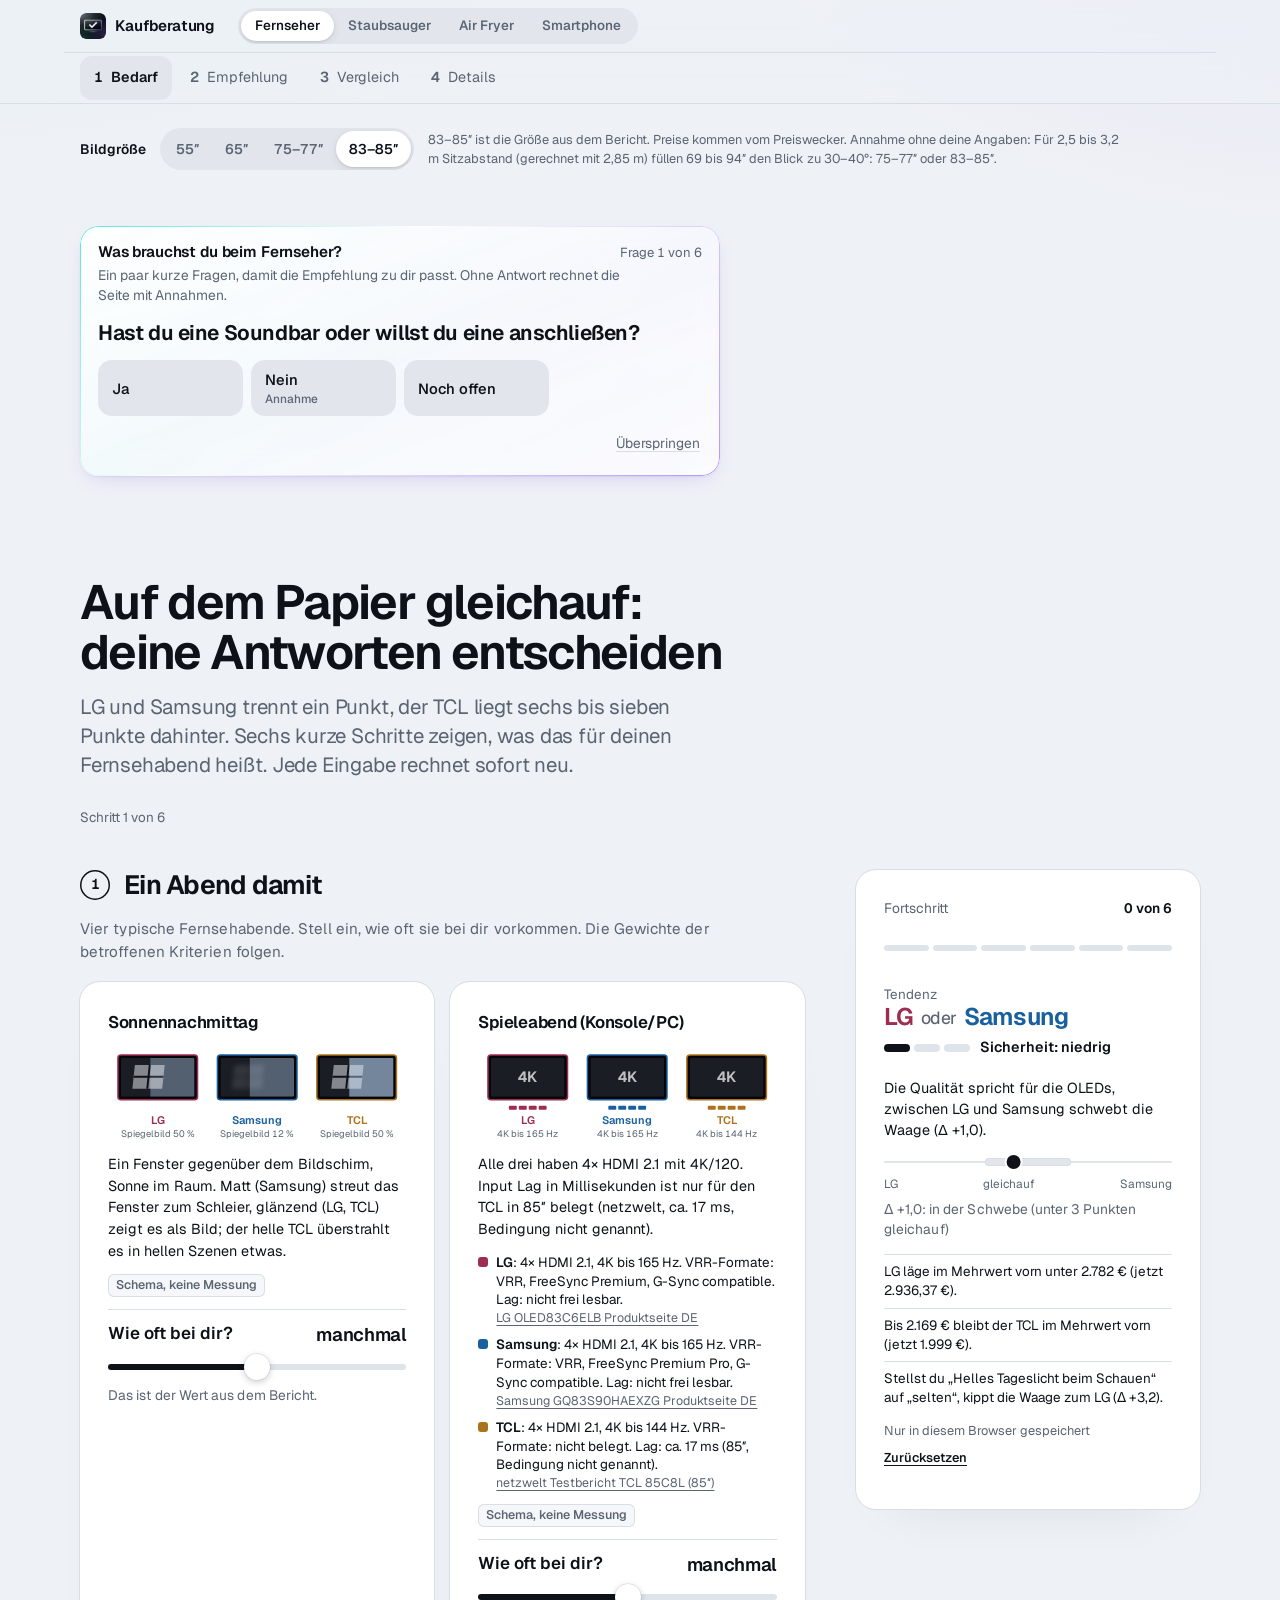
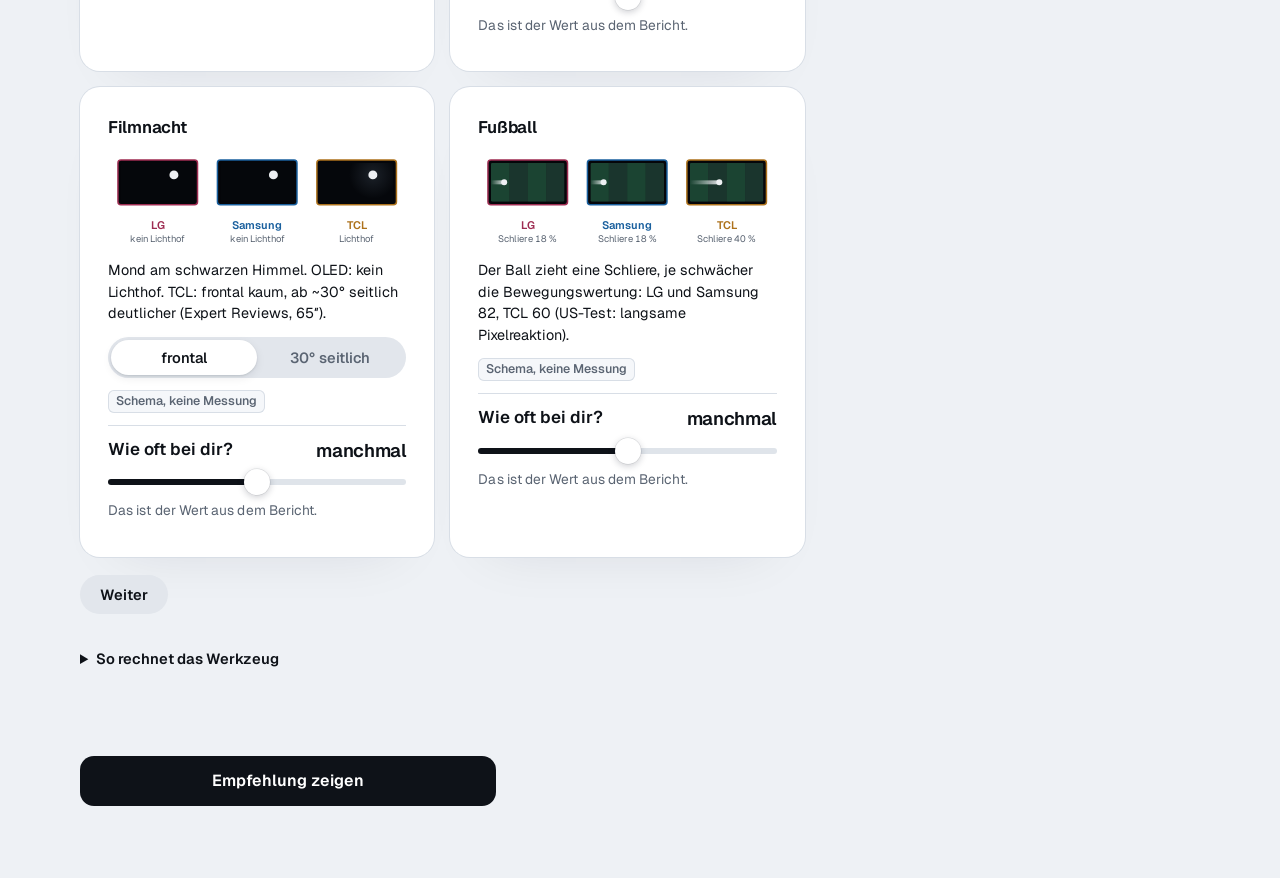
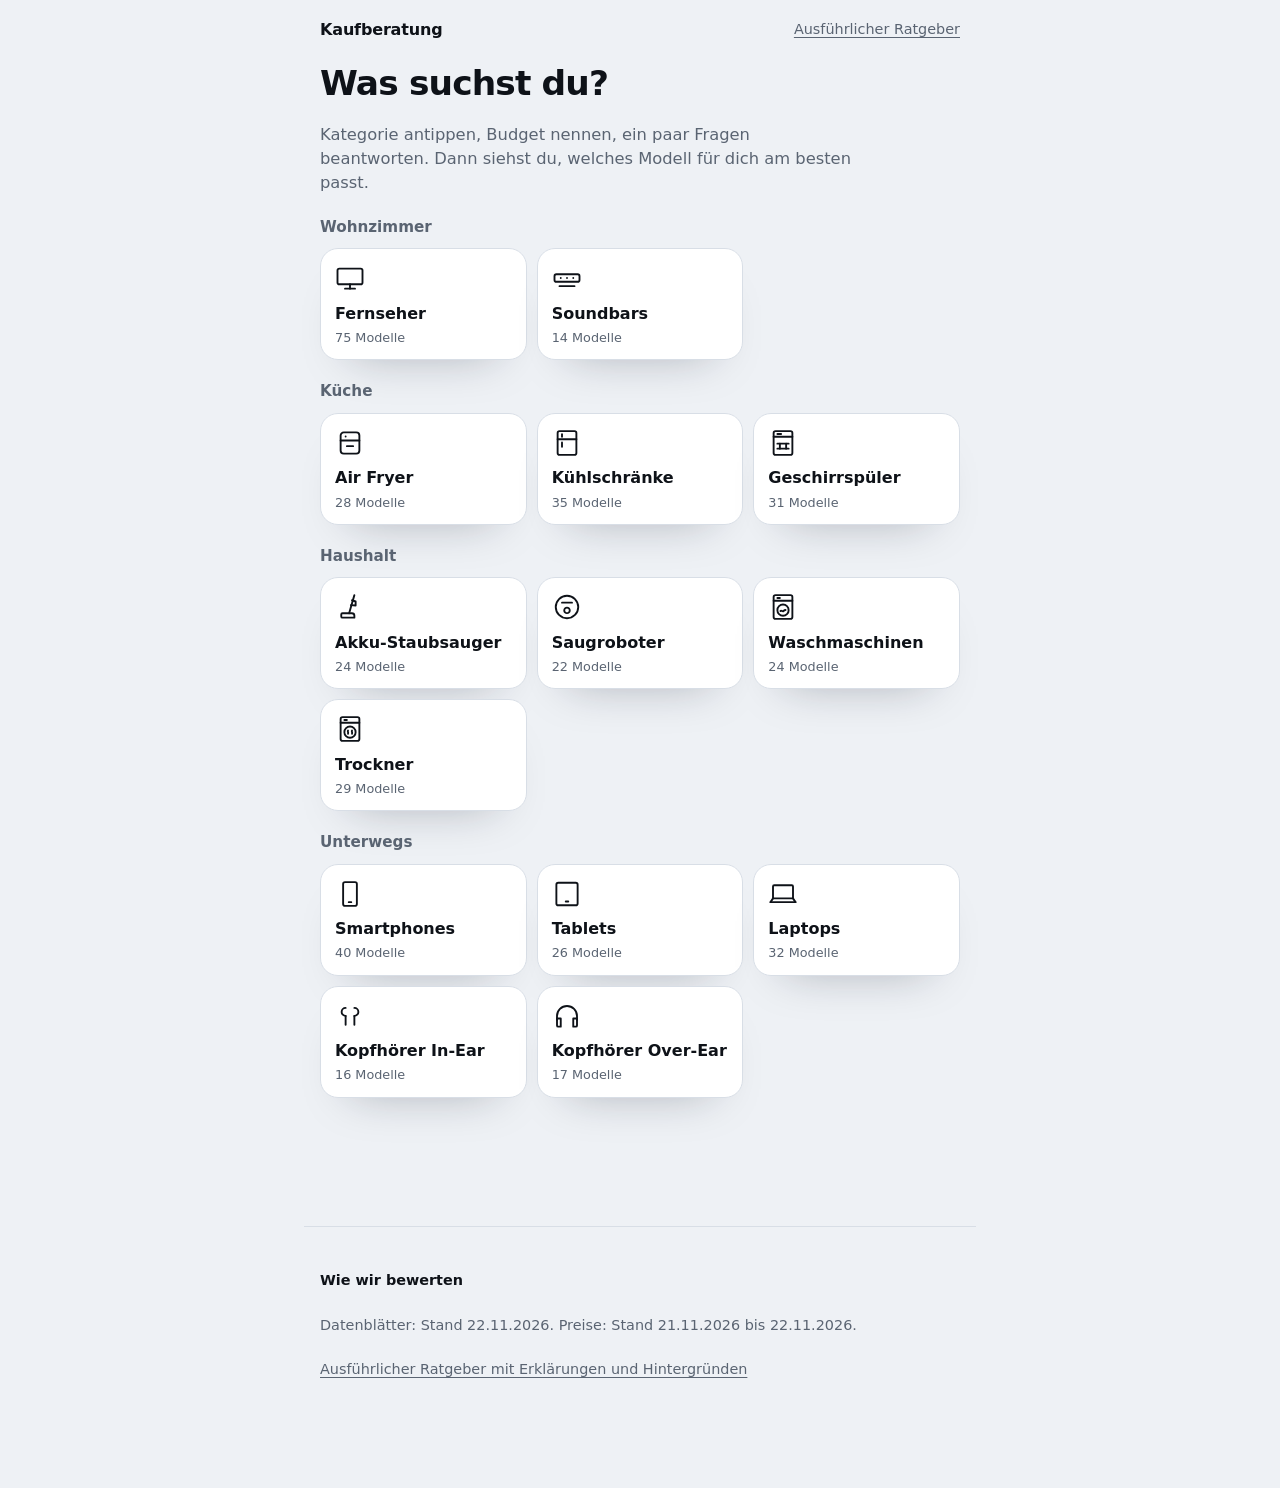
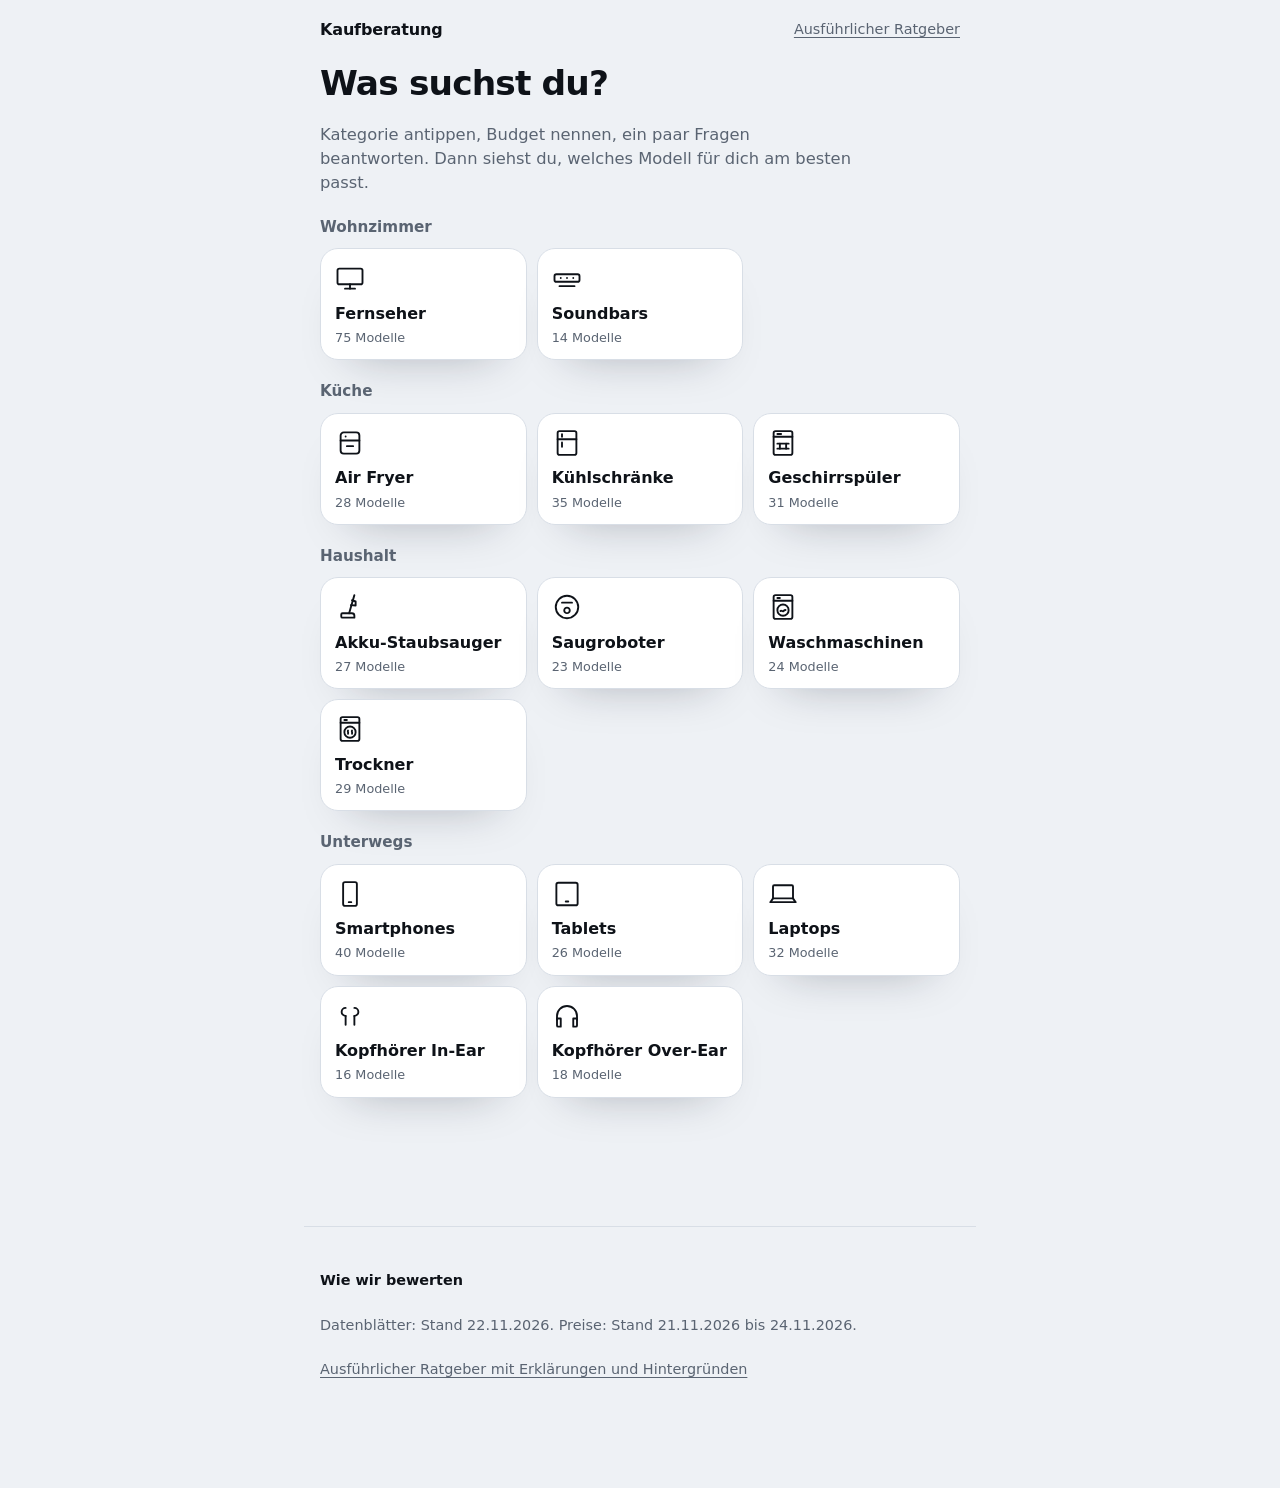
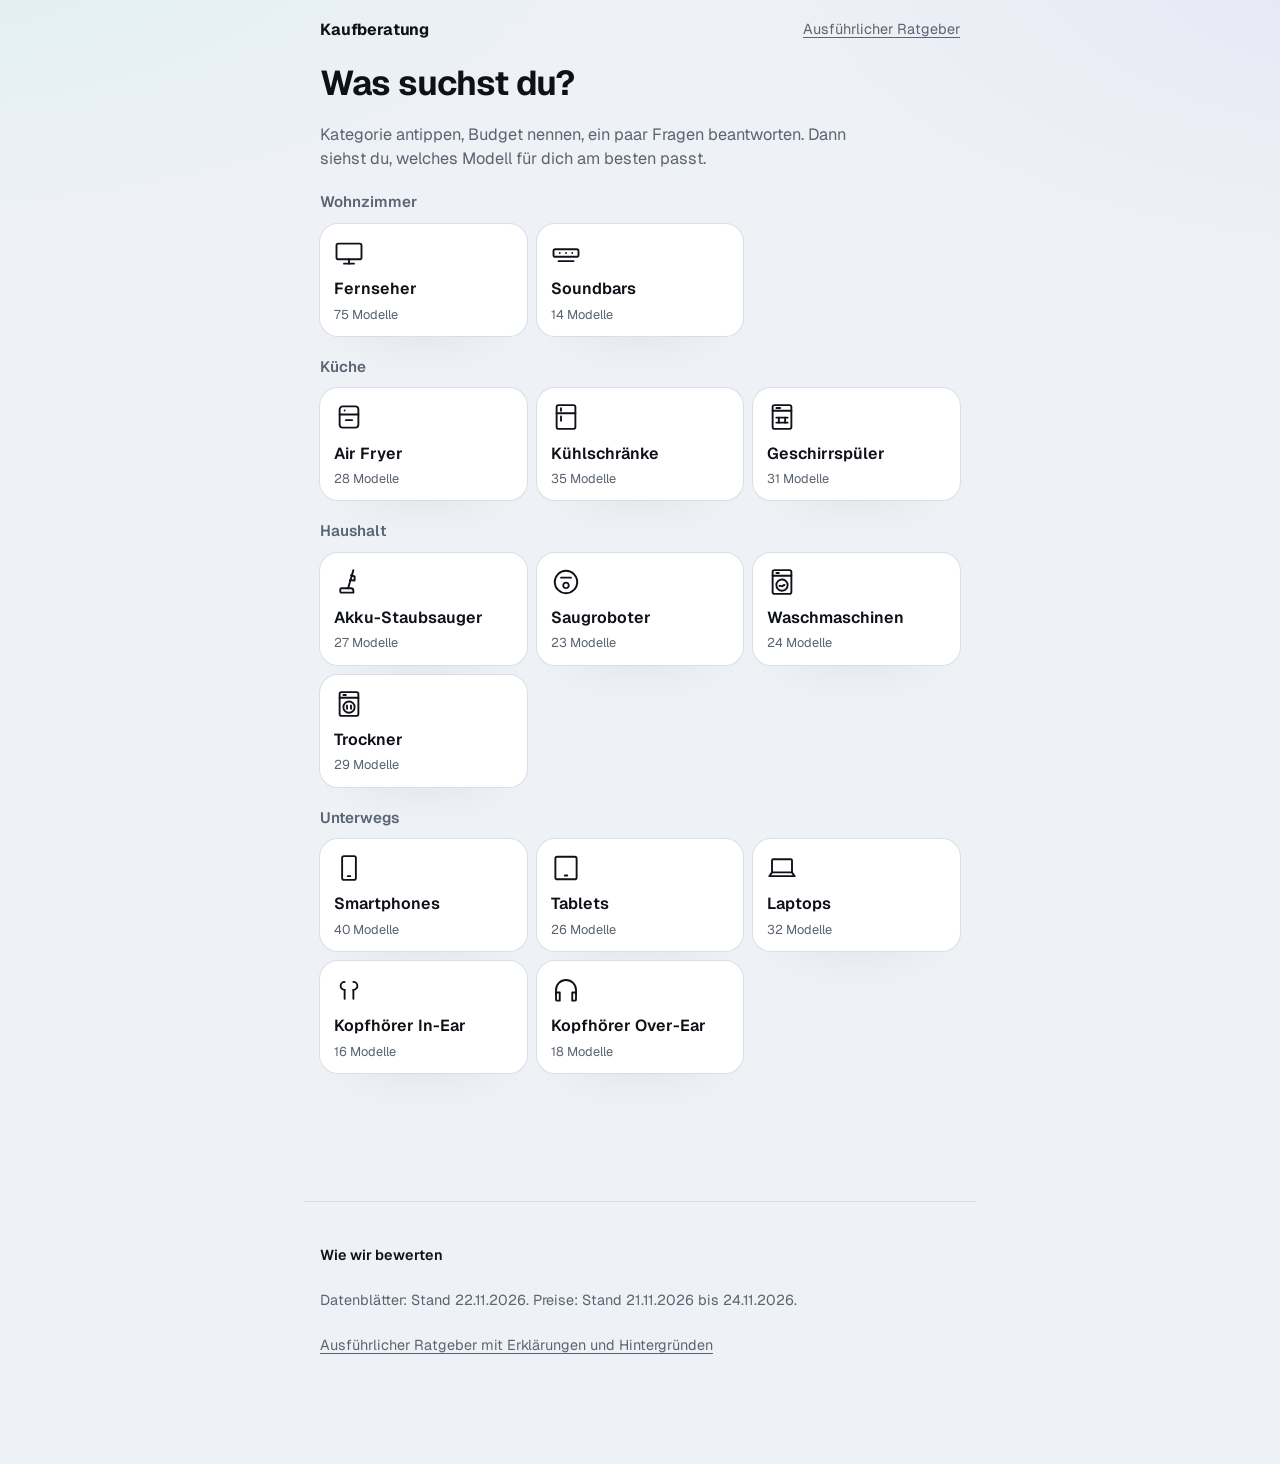
